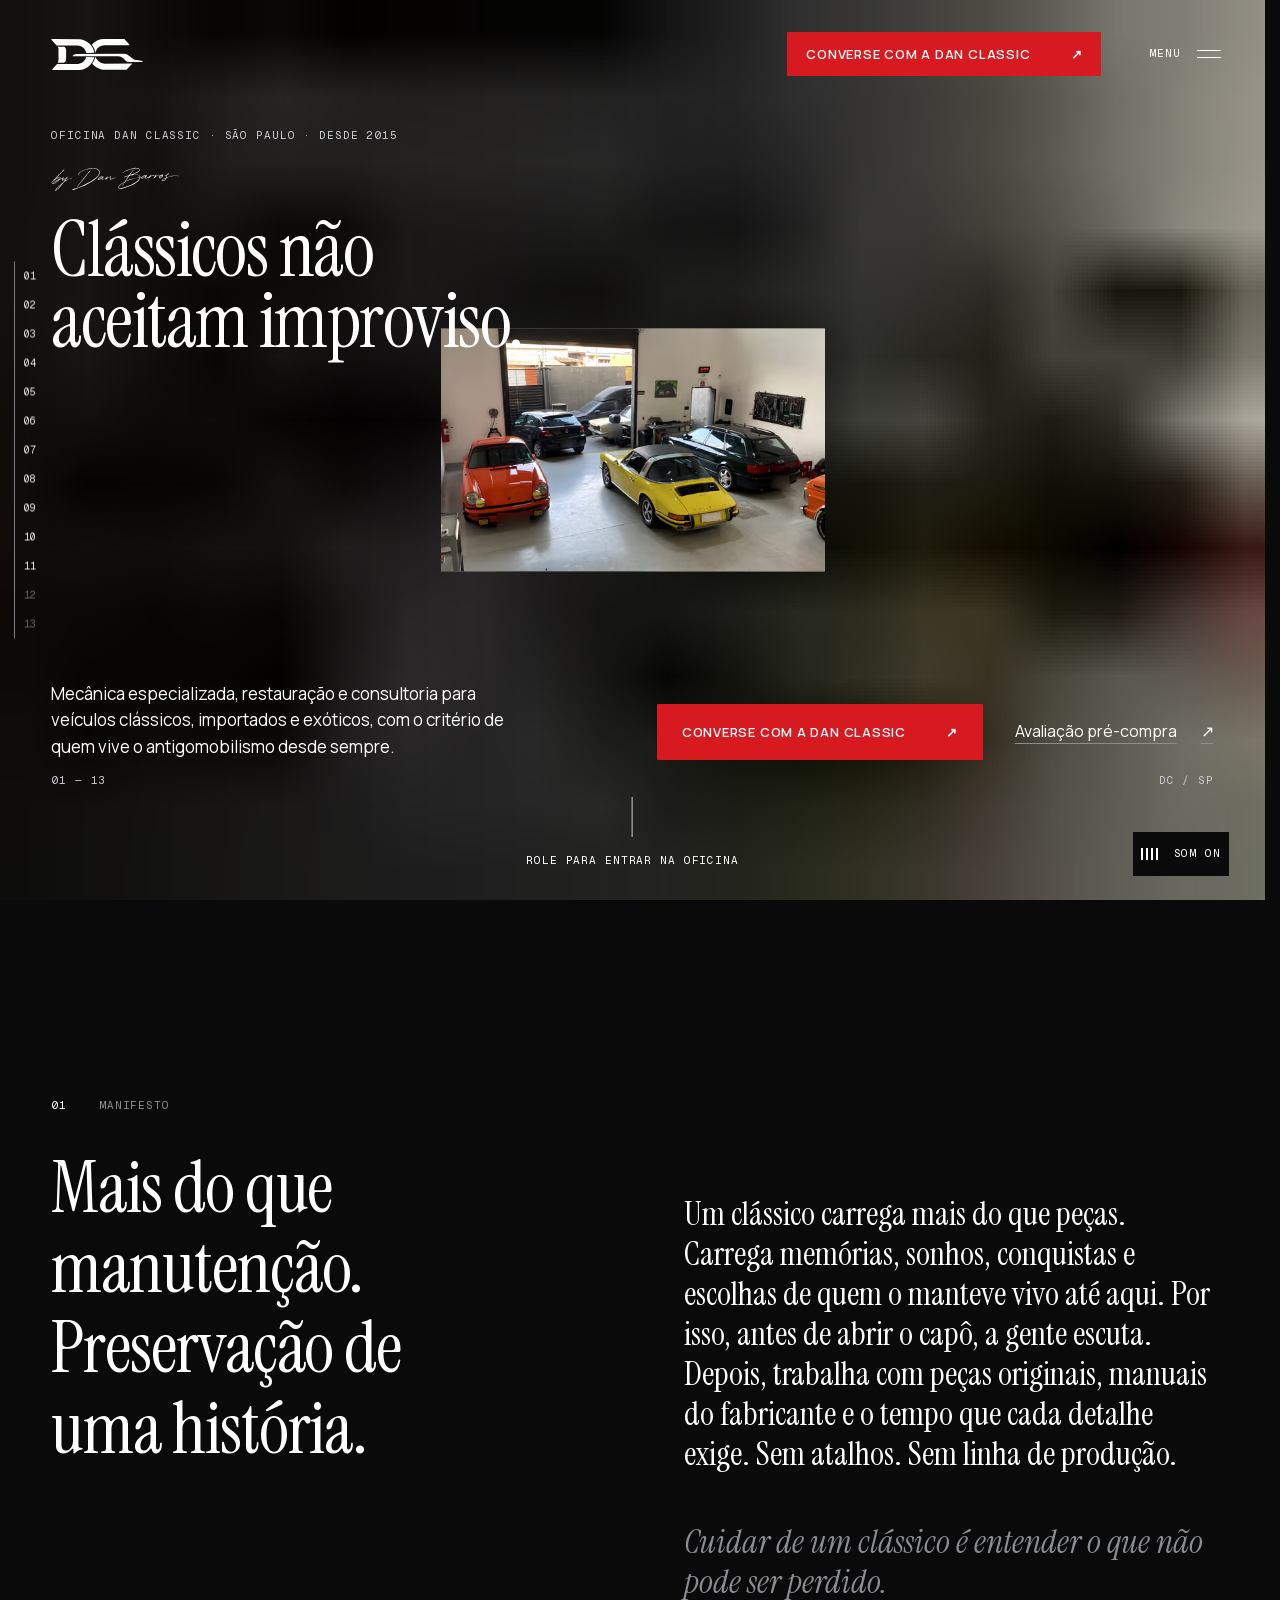
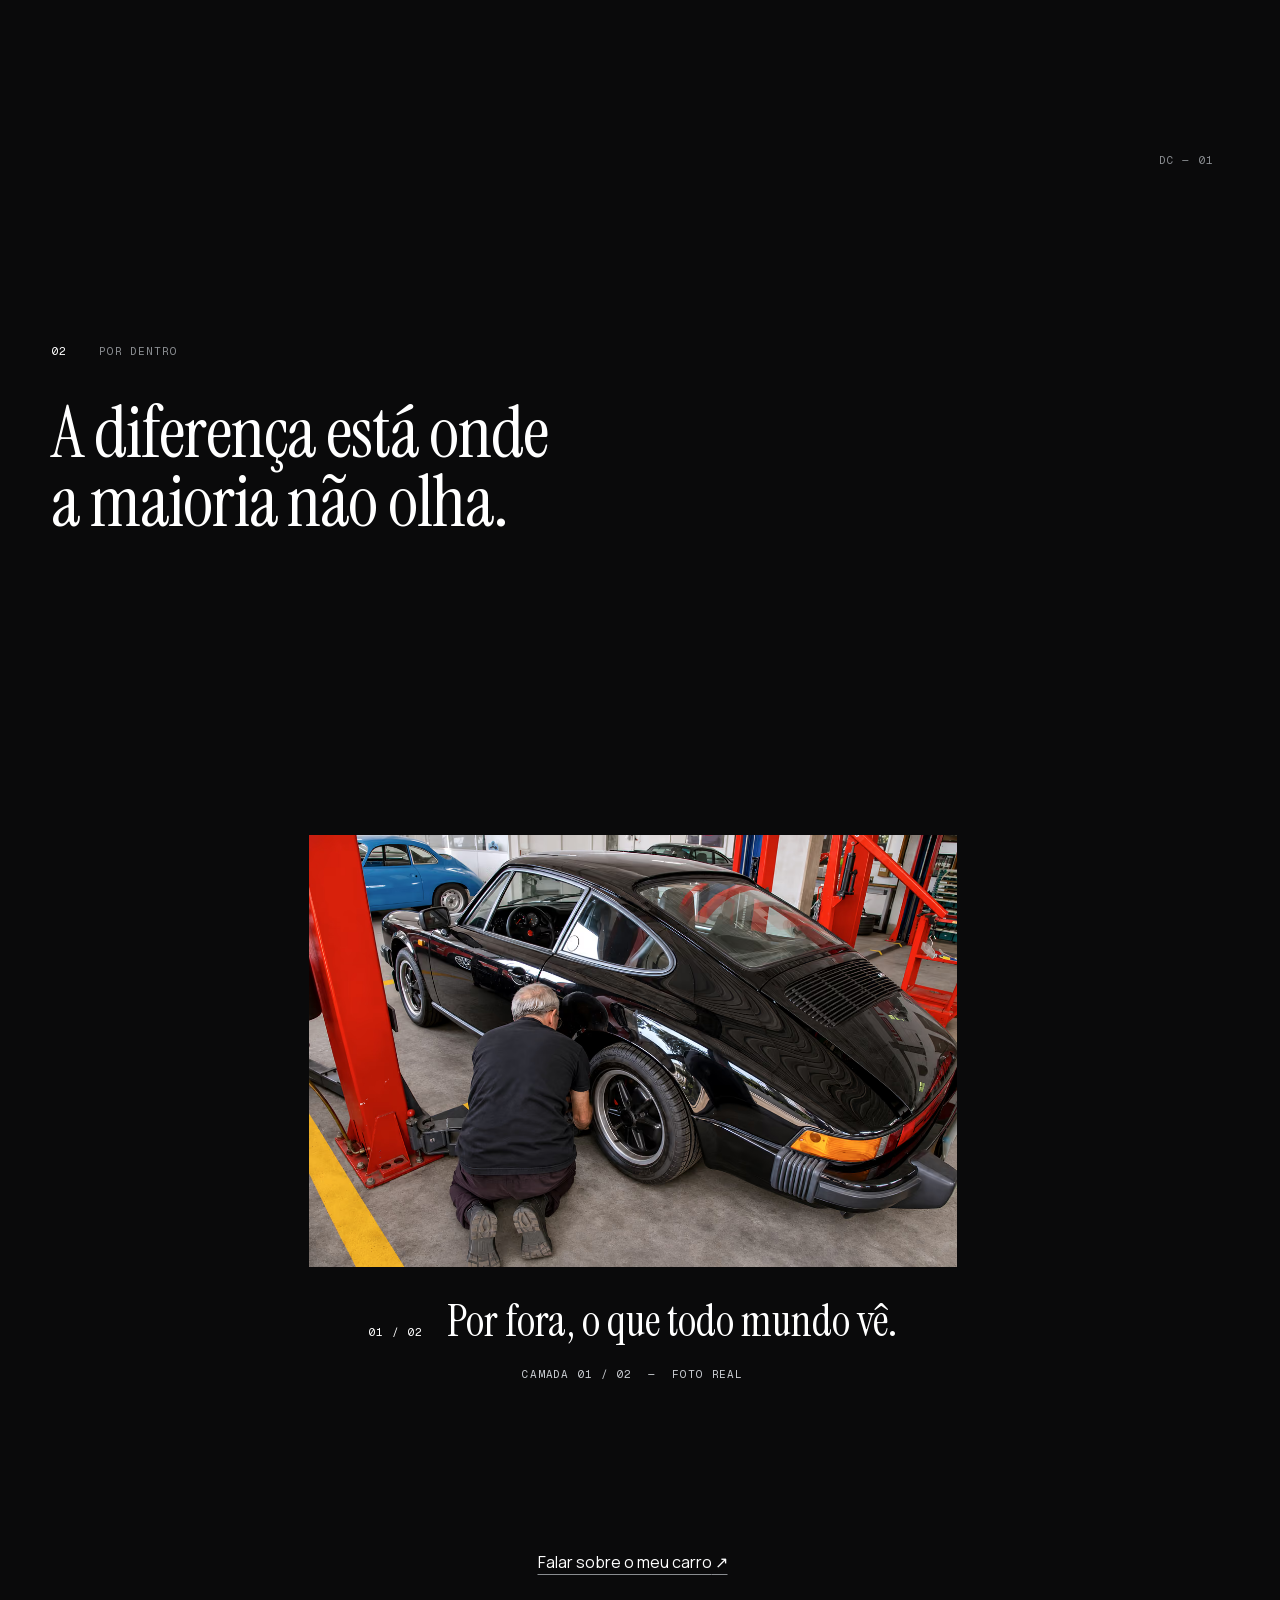
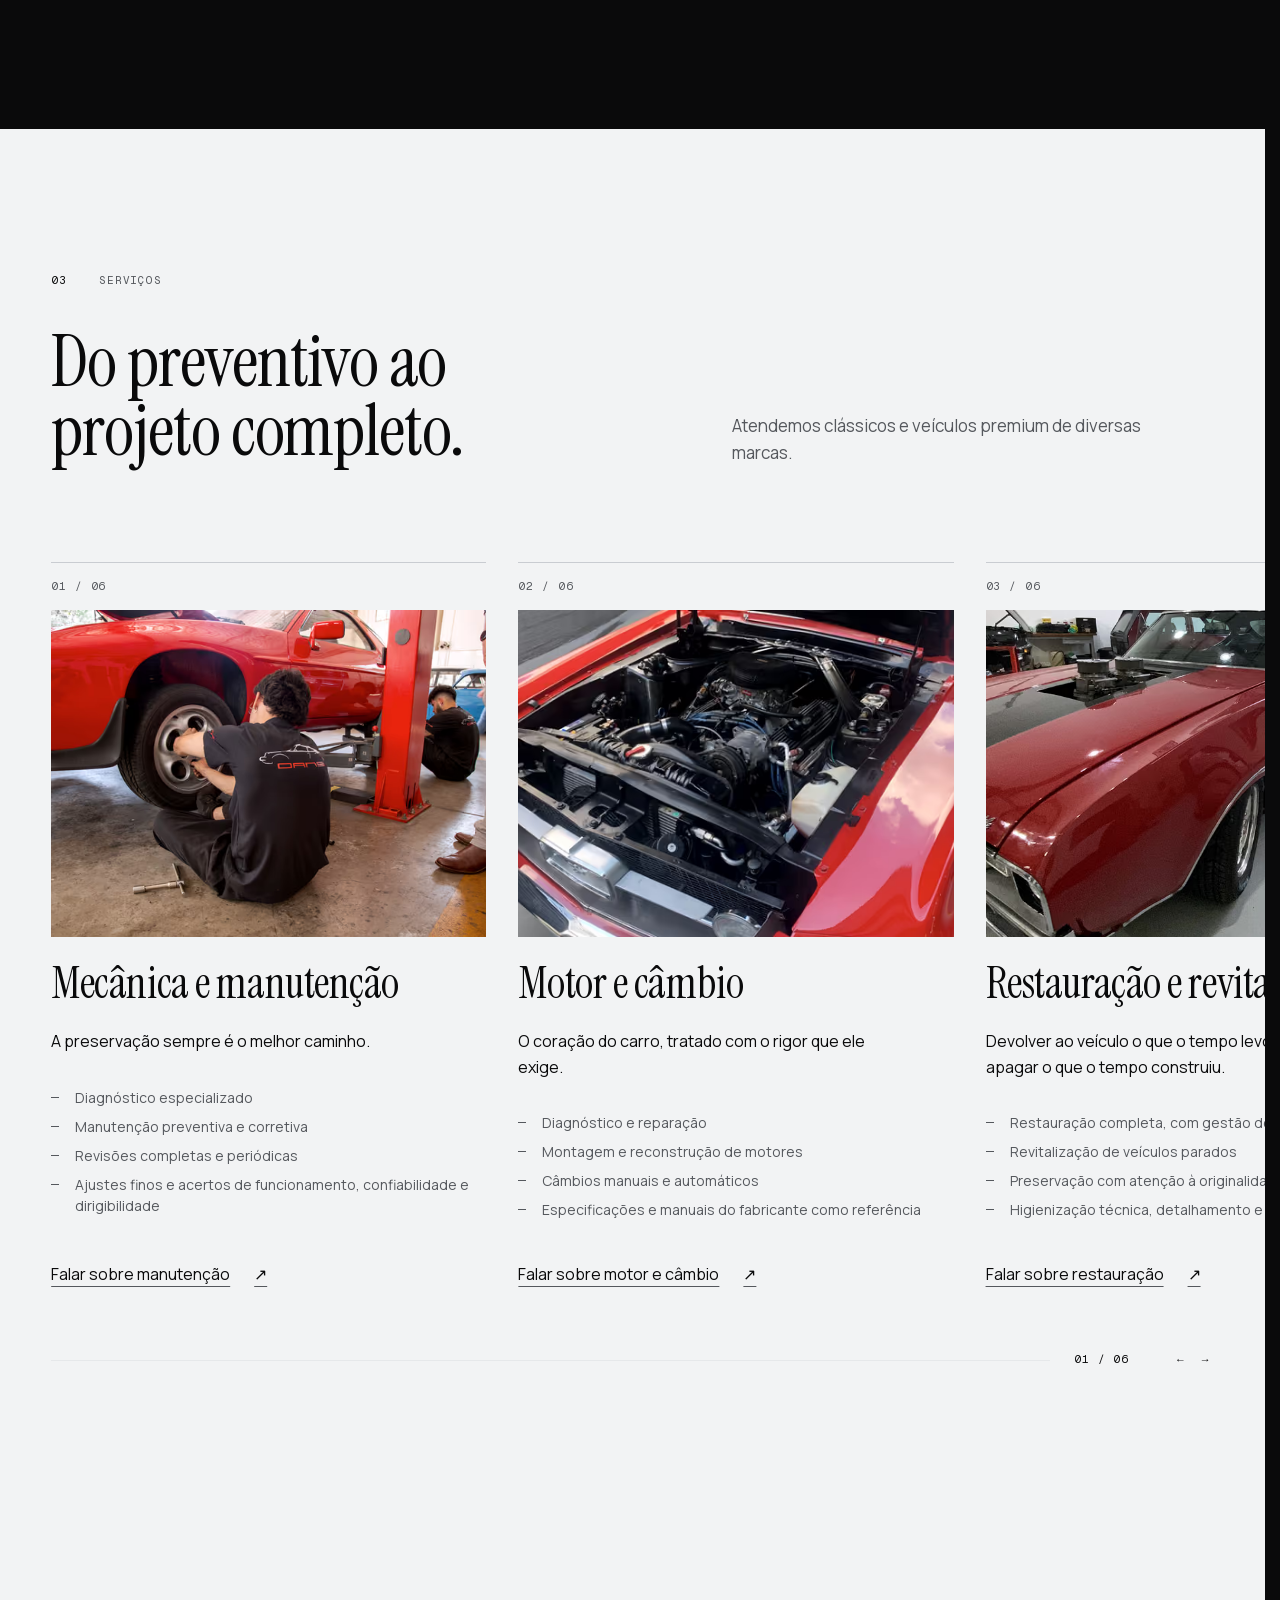
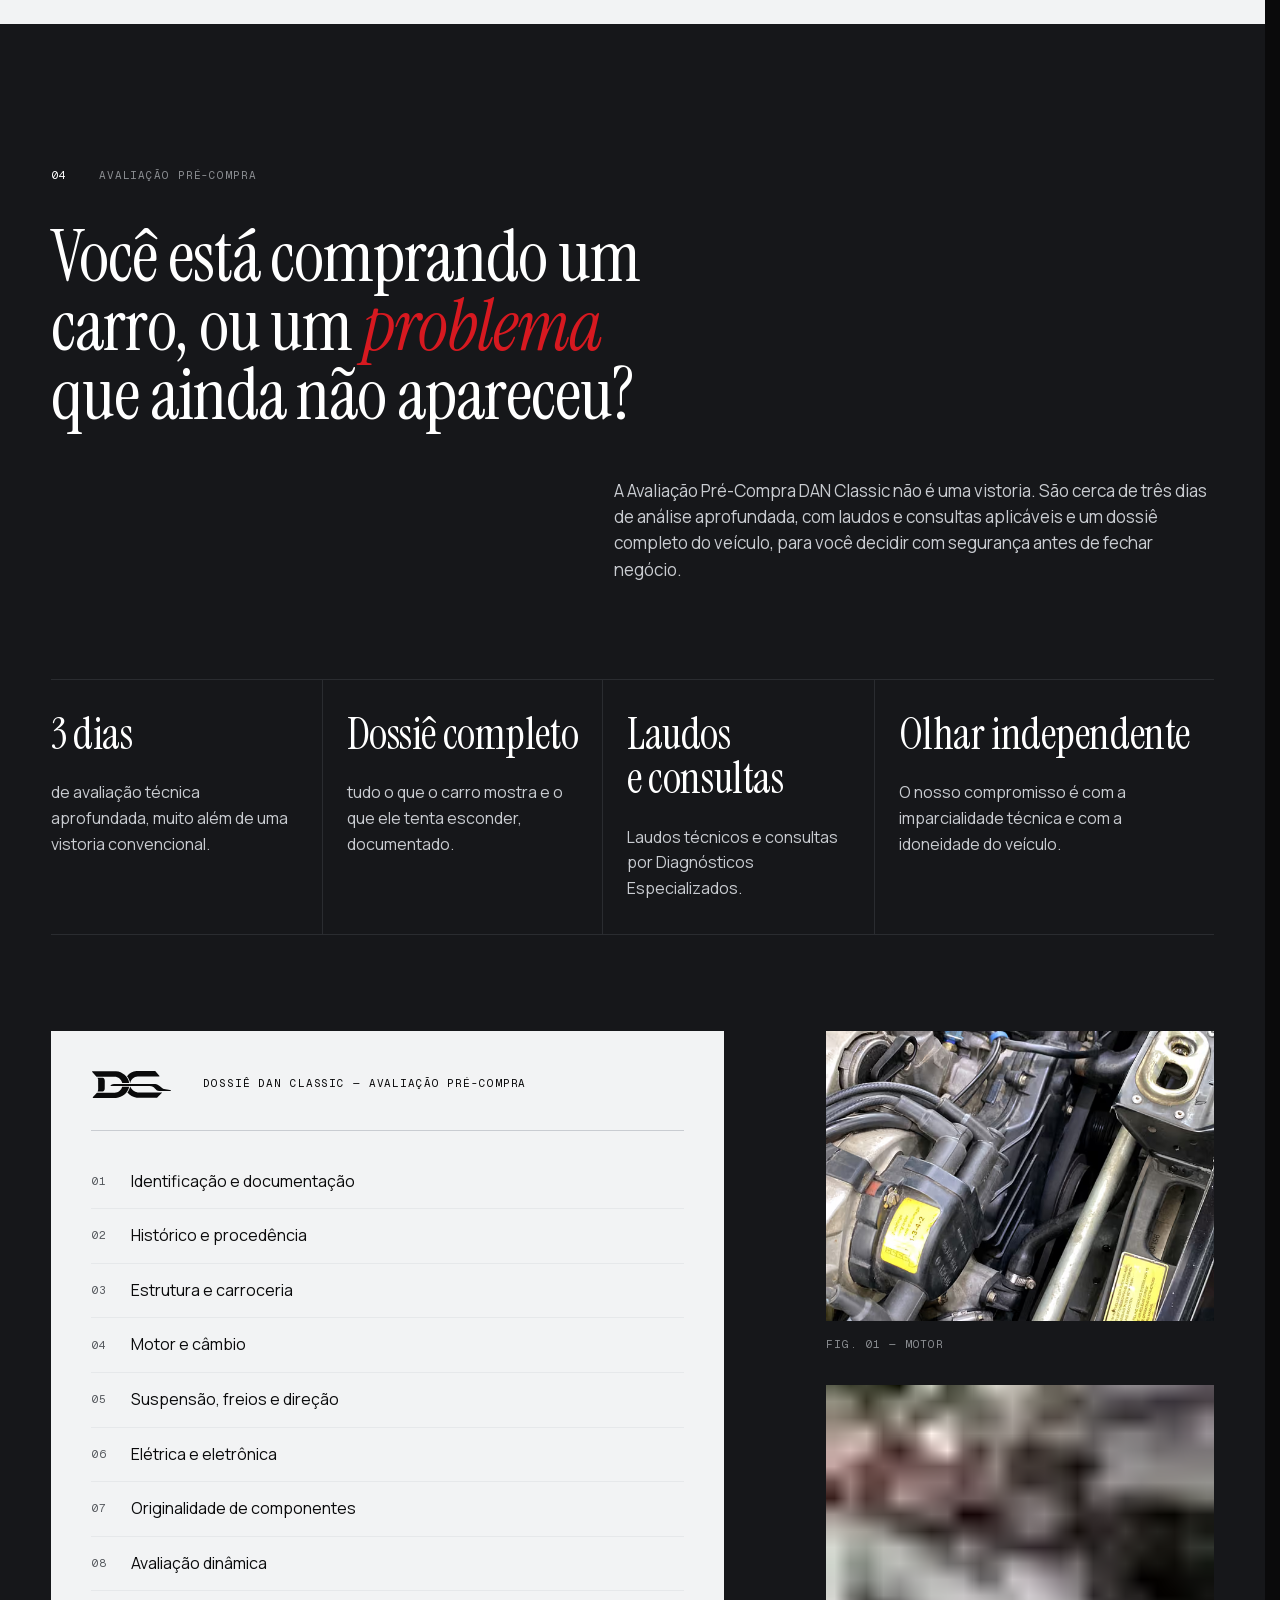
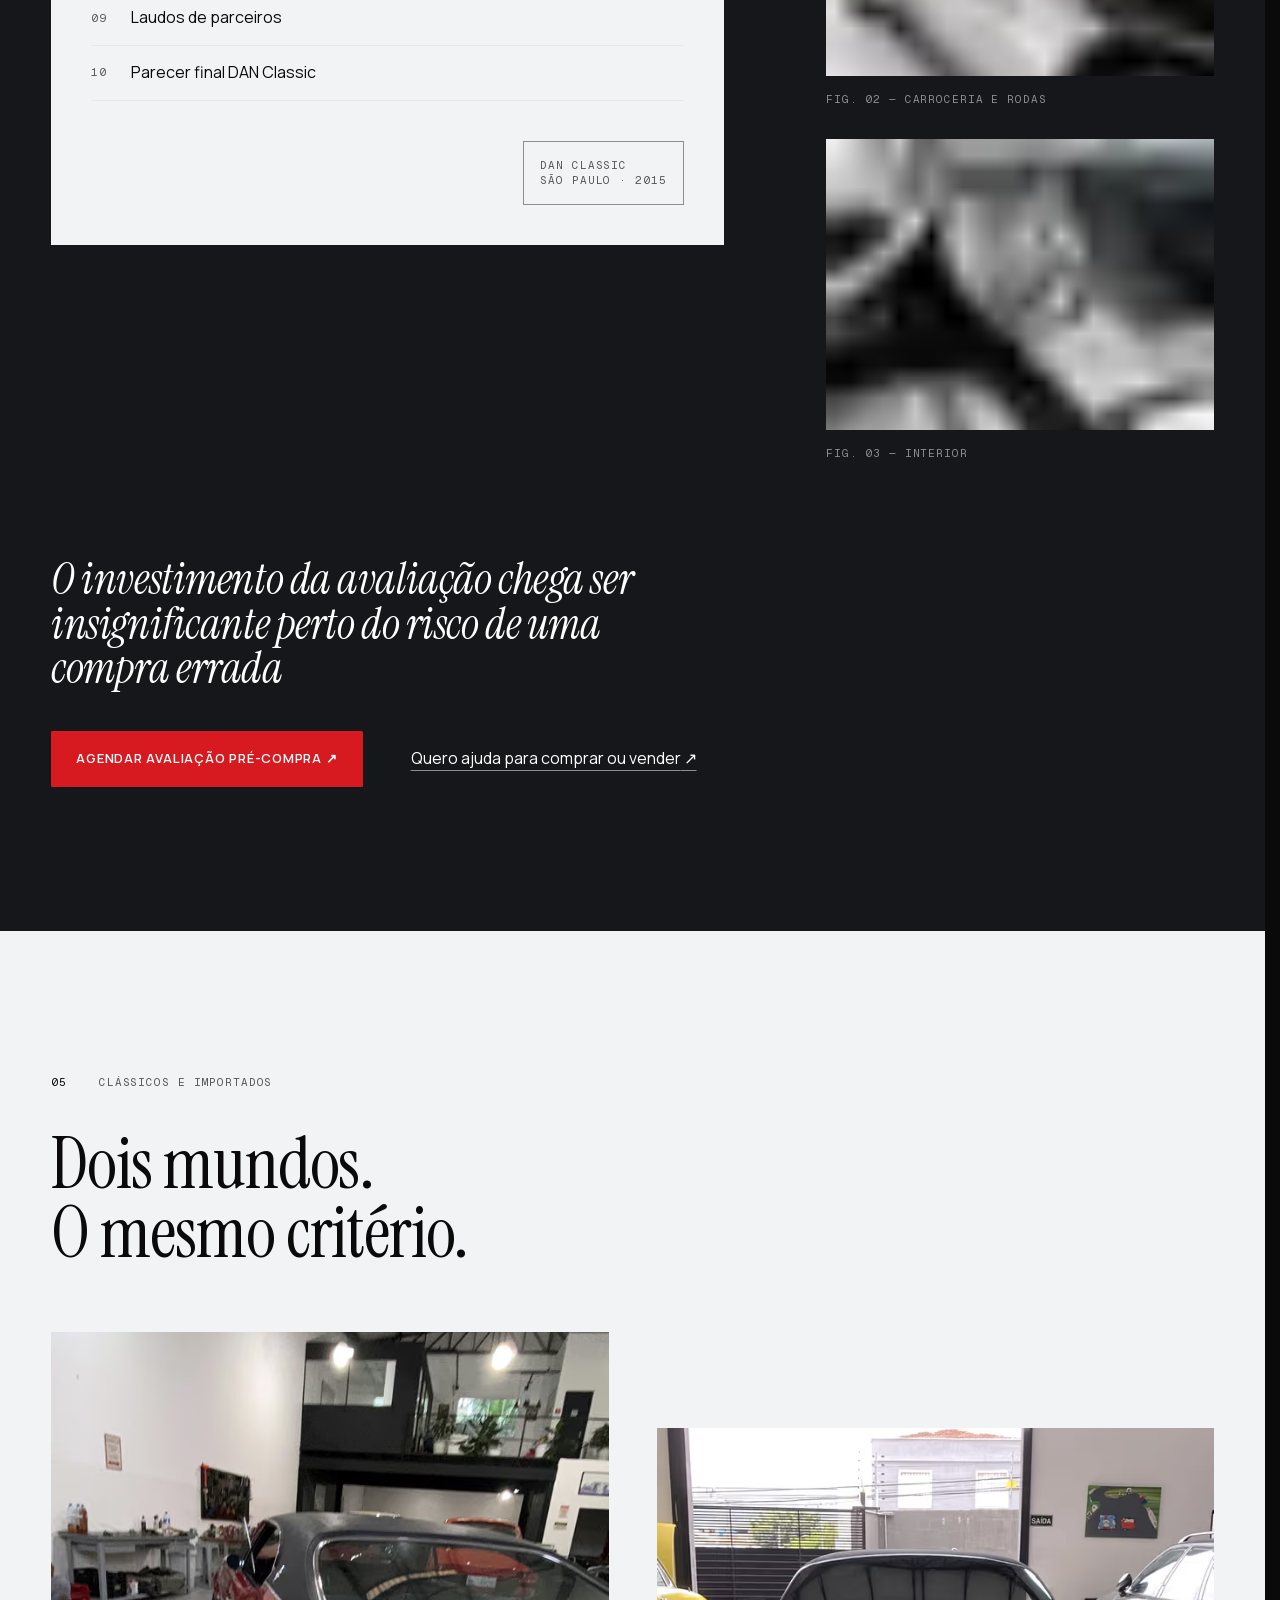
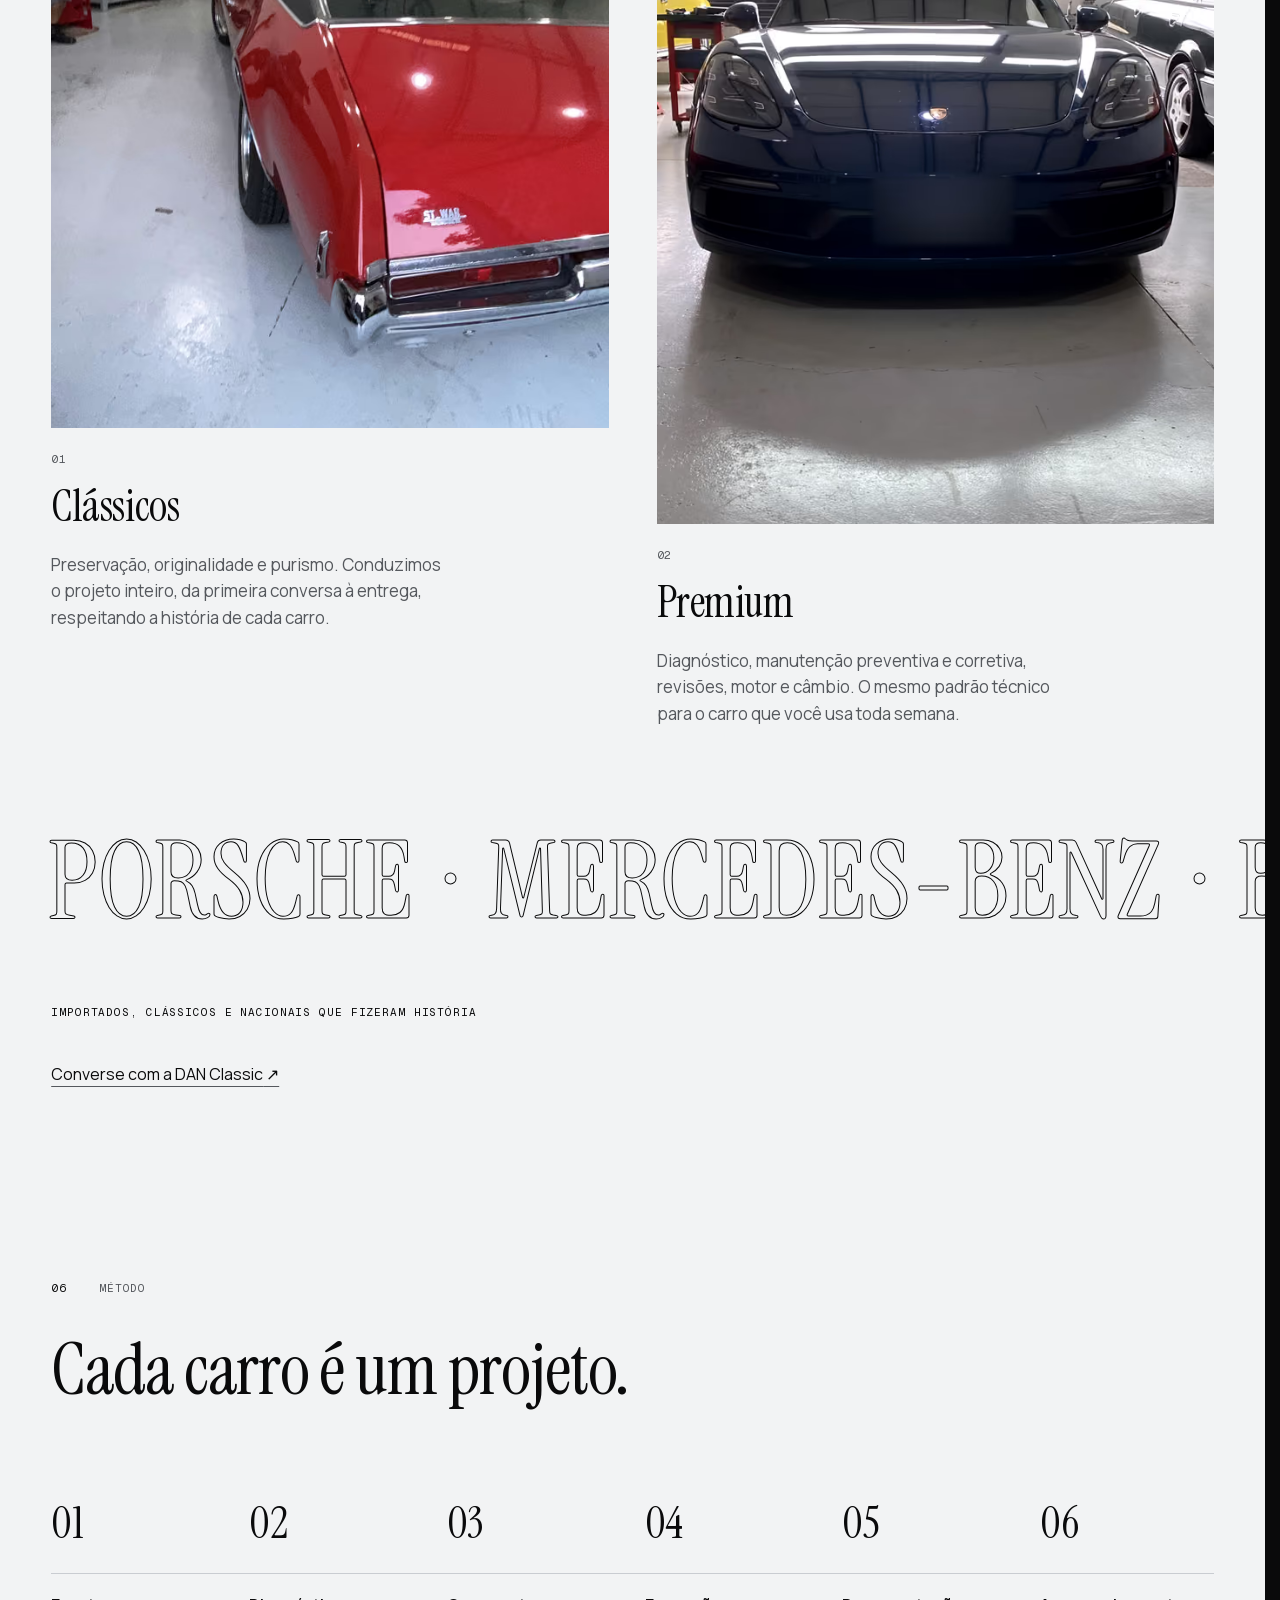
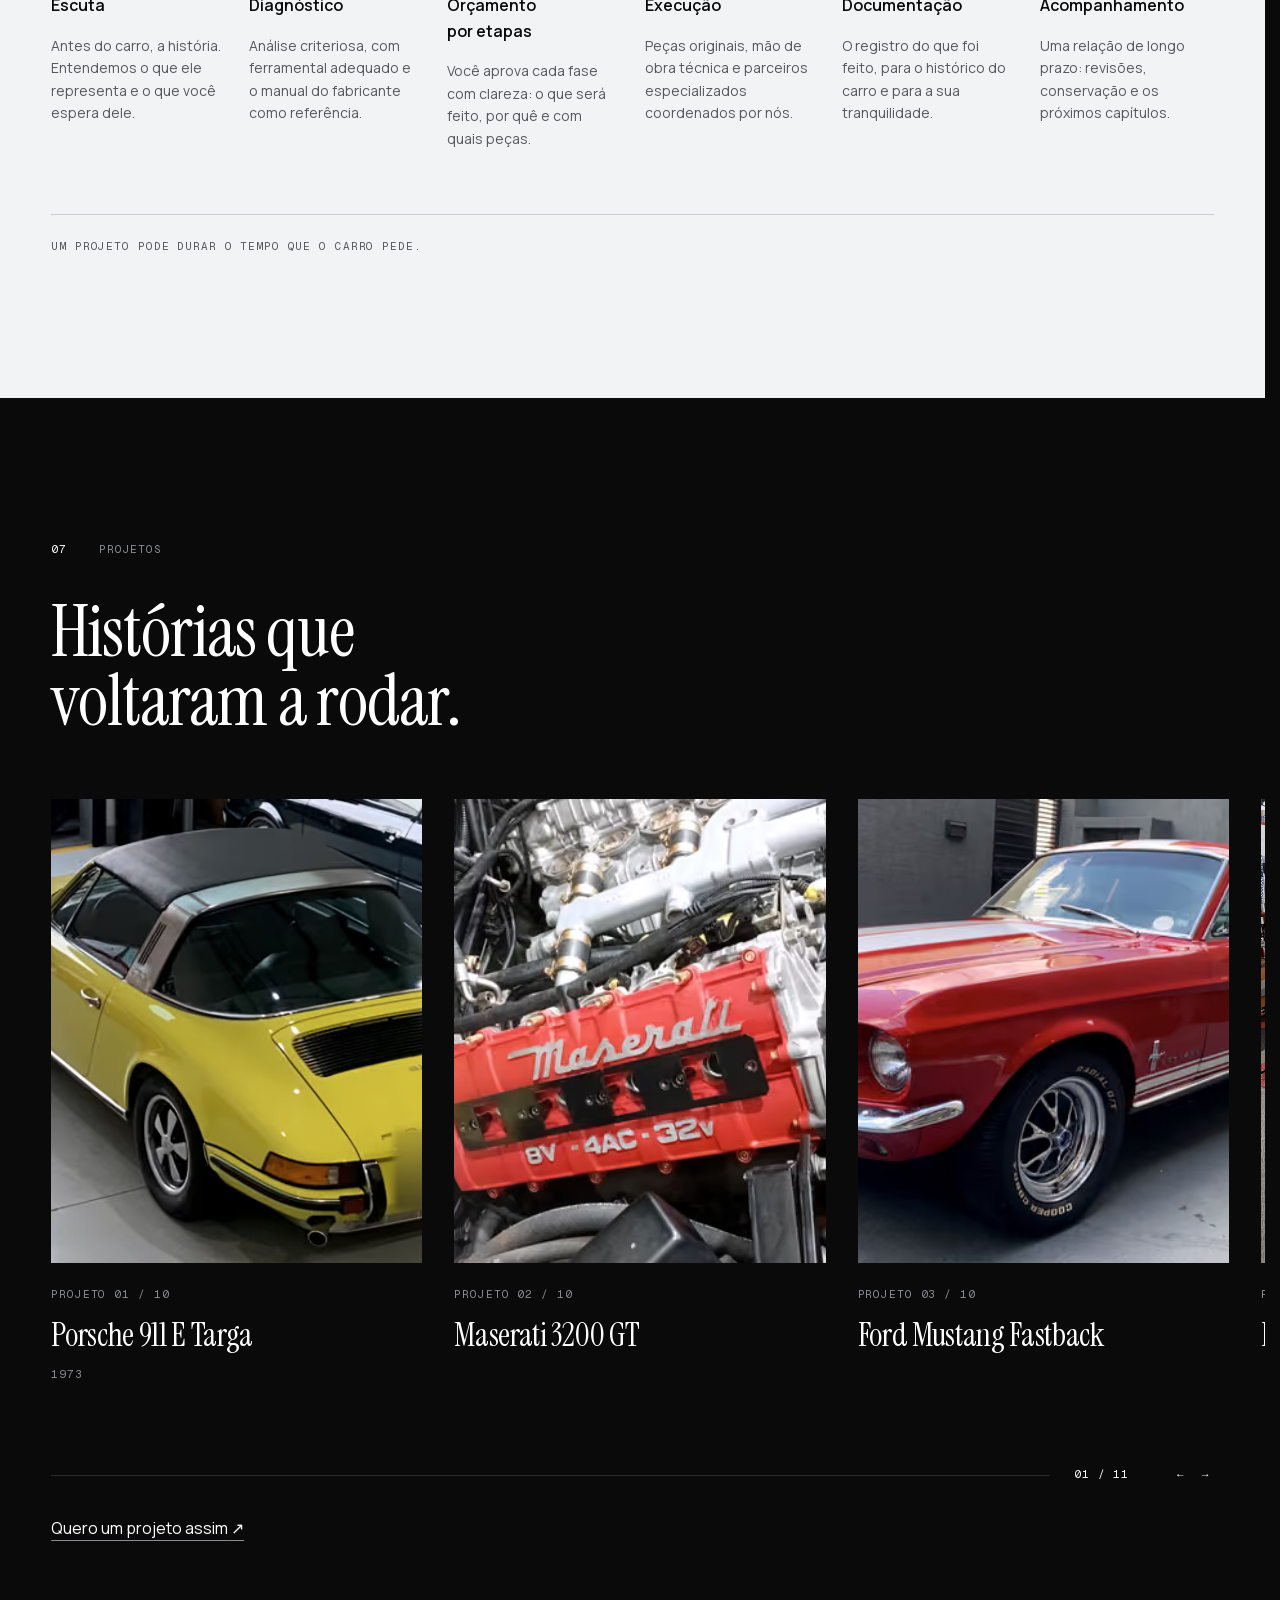
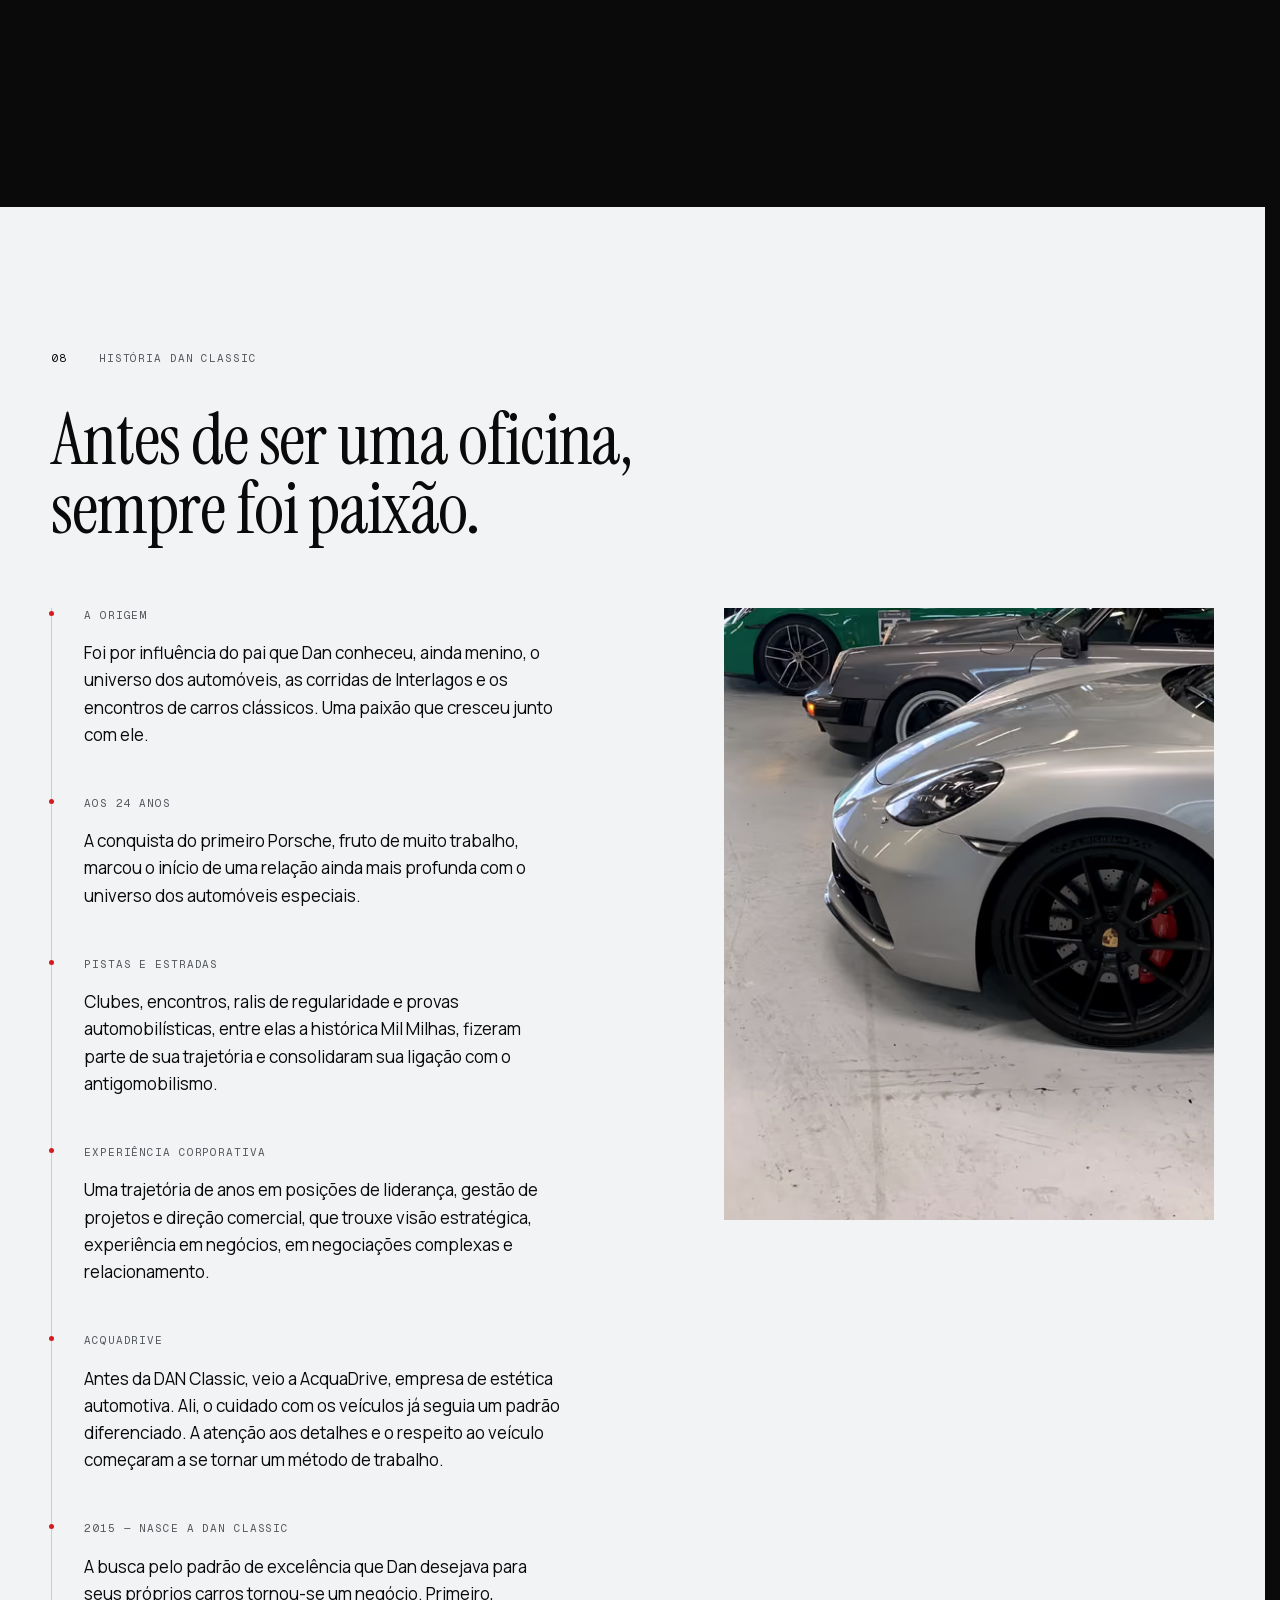
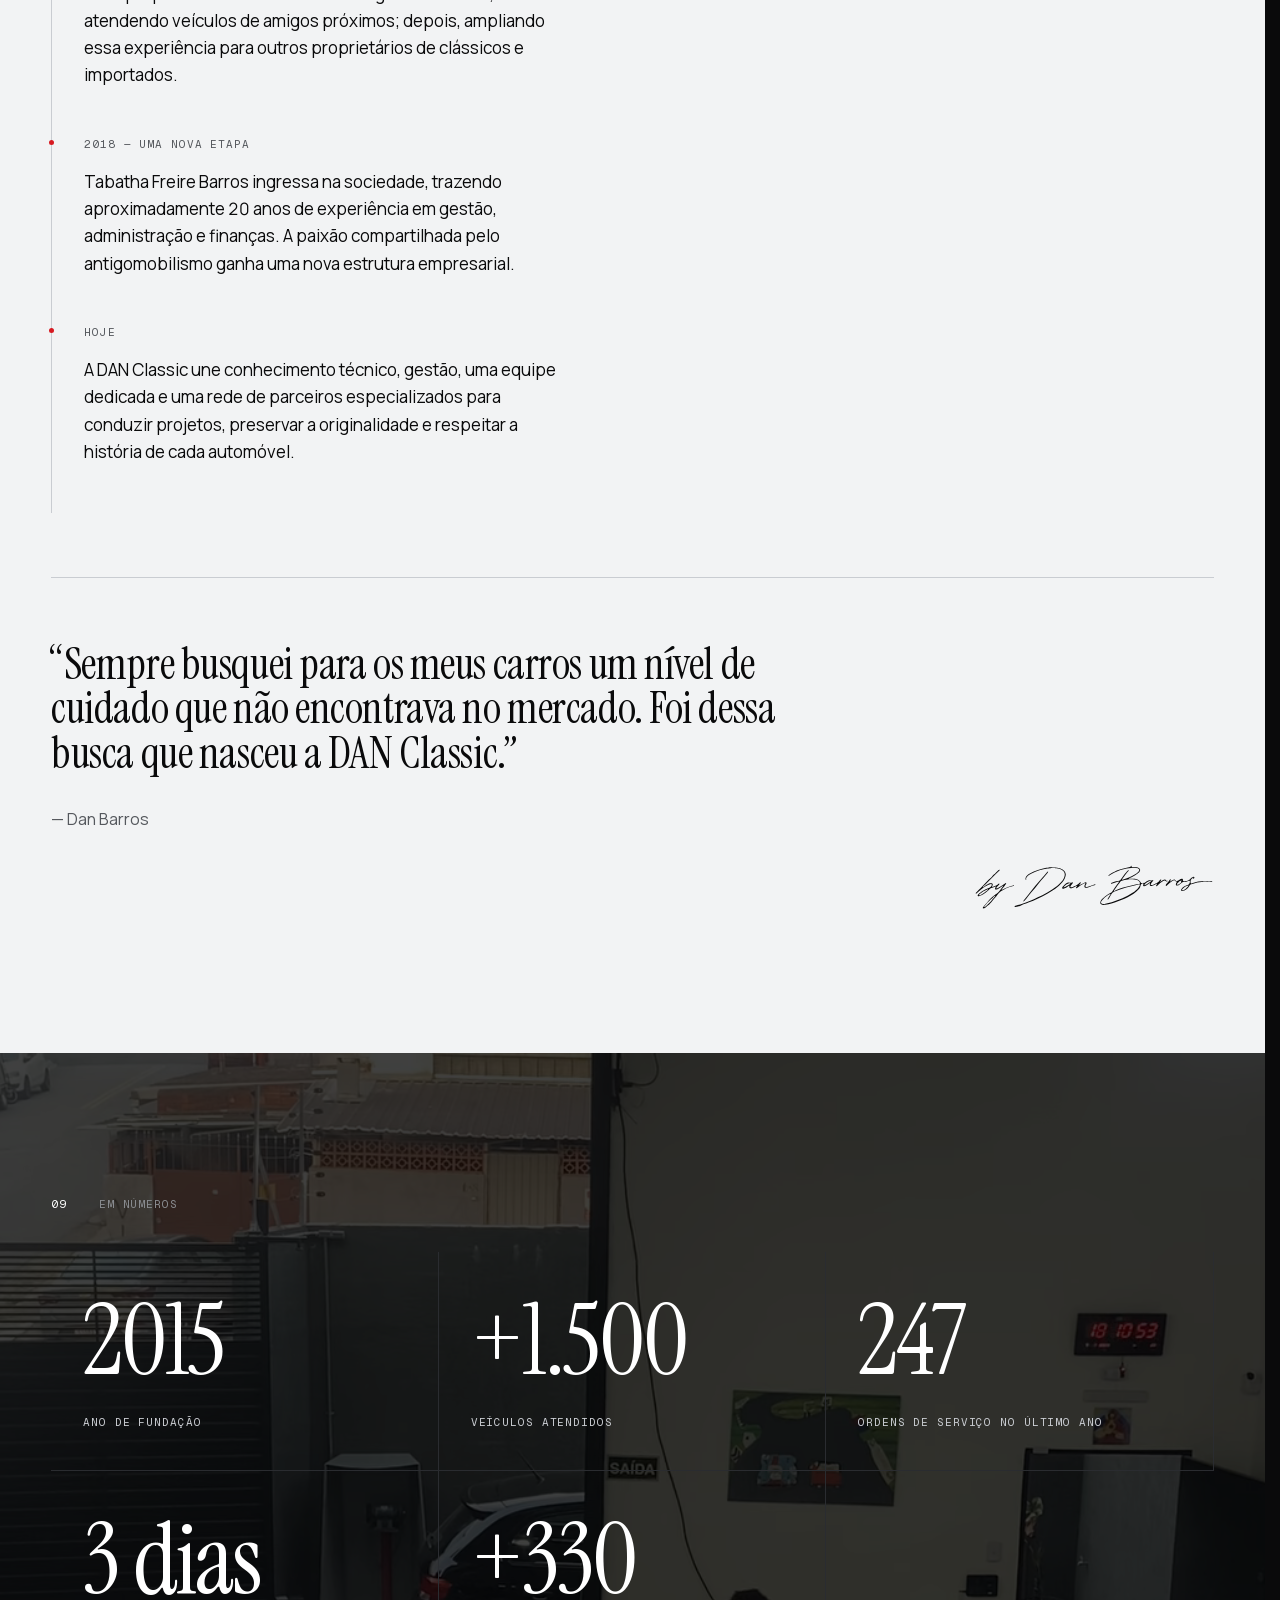
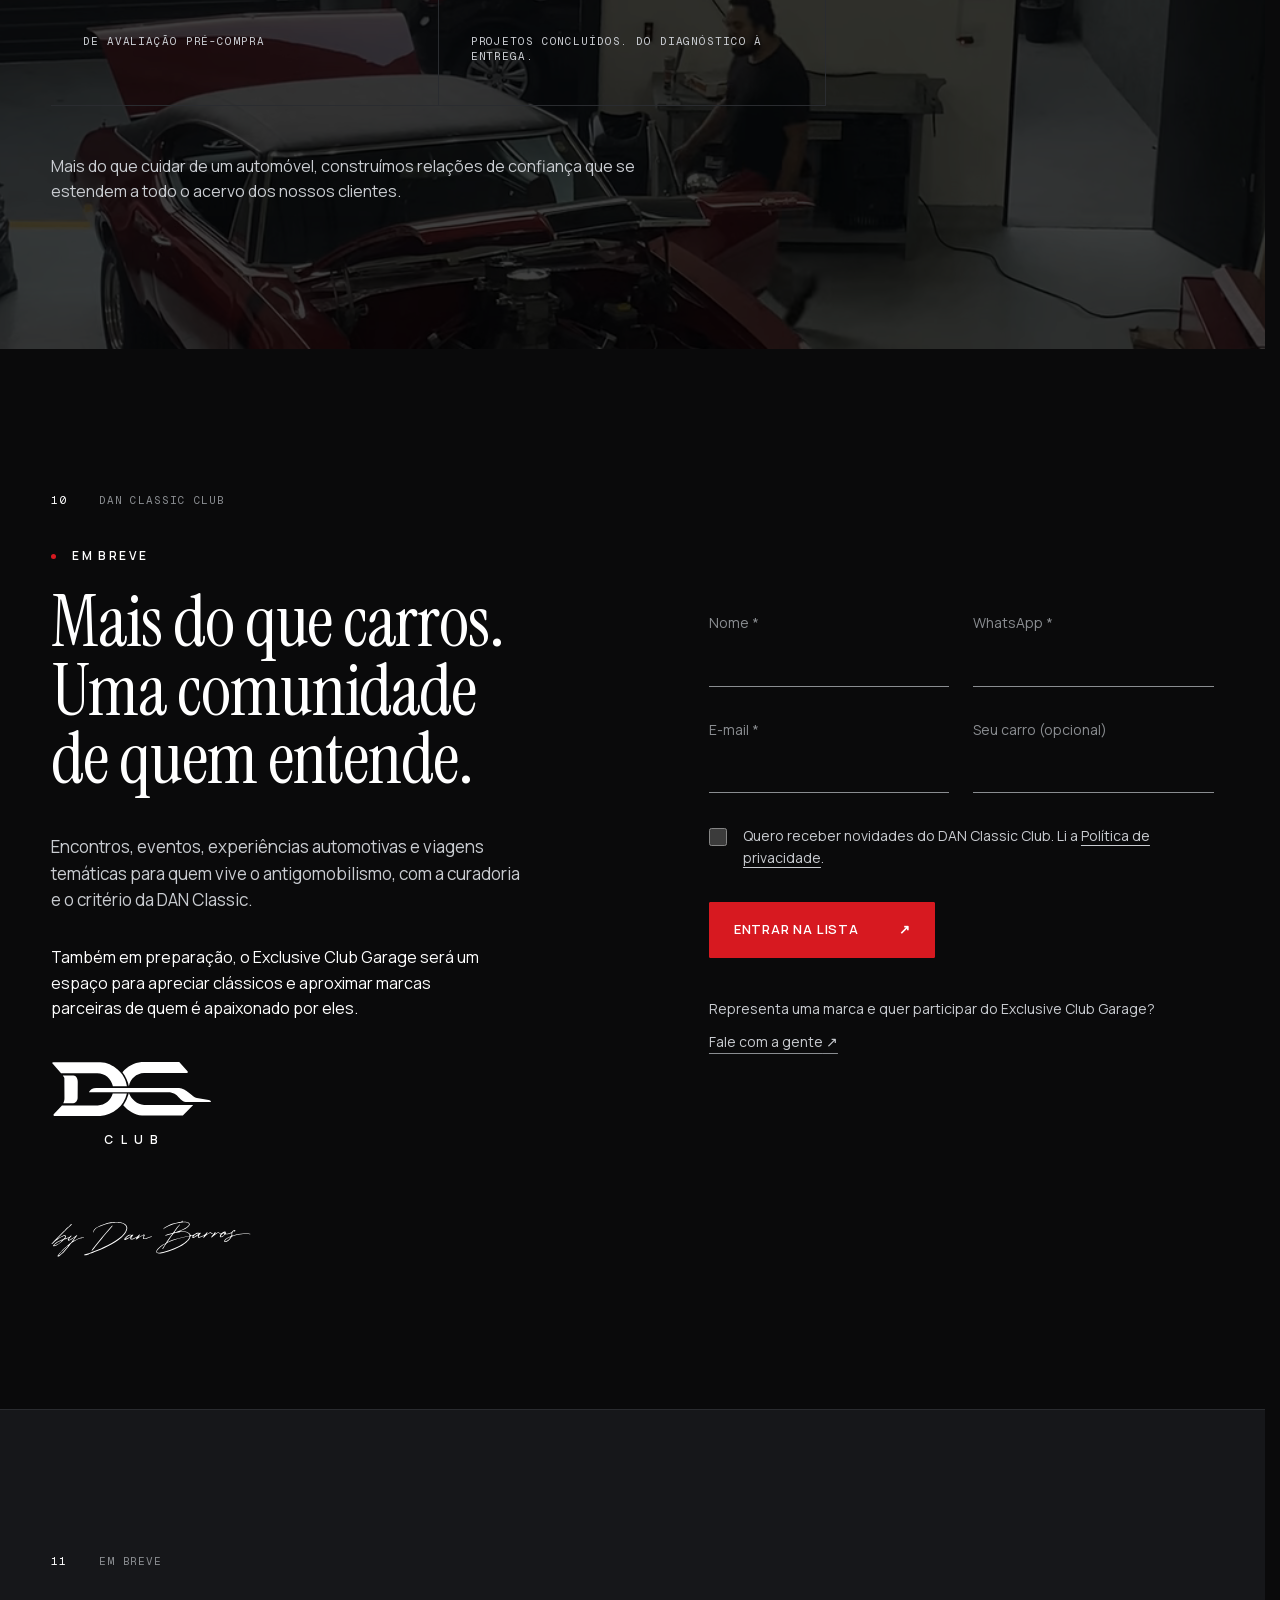
==== index.html @ 1985a531 "Altera domínio oficial para oficinadanclassic.com.br" ====
<!DOCTYPE html><html lang="pt-BR" class="_18QN8G_variable _6YOPiG_variable ZGwrmq_variable JyaZiG_variable"><head><meta charSet="utf-8"/><meta name="viewport" content="width=device-width, initial-scale=1"/><link rel="preload" href="/_next/static/media/07a39a8a4660cc7c-s.p.0r6juujl39pe6.woff2" as="font" crossorigin="" type="font/woff2"/><link rel="preload" href="/_next/static/media/82450a180bcad83c-s.p.0p-wng2nn8o-p.woff2" as="font" crossorigin="" type="font/woff2"/><link rel="preload" href="/_next/static/media/d902bc2bfdd0a4cb-s.p.1g73gv09-xcb6.woff2" as="font" crossorigin="" type="font/woff2"/><link rel="preload" href="/_next/static/media/e63b65bb308a9351-s.p.3j3877k49yy0l.woff2" as="font" crossorigin="" type="font/woff2"/><link rel="preload" href="/brand/dc-monograma.svg" as="image" crossorigin="anonymous" fetchPriority="high"/><link rel="stylesheet" href="/_next/static/chunks/1vj9il2e2t-gm.css" data-precedence="next"/><link rel="stylesheet" href="/_next/static/chunks/40v1y8pirhy1w.css" data-precedence="next"/><link rel="preload" as="script" fetchPriority="low" href="/_next/static/chunks/19wg2q9r2_sev.js"/><script src="/_next/static/chunks/1c0mhc5ebbn3y.js" async=""></script><script src="/_next/static/chunks/3wbm-994r45kr.js" async=""></script><script src="/_next/static/chunks/turbopack-3-ry682tkyiqk.js" async=""></script><script src="/_next/static/chunks/2xue6hx9j6u86.js" async=""></script><script src="/_next/static/chunks/3muitriy4zyzn.js" async=""></script><script src="/_next/static/chunks/0_4_8i53_1o8p.js" async=""></script><script src="/_next/static/chunks/2yhif_l51x1rs.js" async=""></script><script src="/_next/static/chunks/2nzwt8778czld.js" async=""></script><meta name="next-size-adjust" content=""/><link rel="preload" as="image" href="/brand/dc-monograma.svg" crossorigin="anonymous" fetchPriority="high"/><title>Oficina DAN Classic | Mecânica e restauração de clássicos em SP</title><meta name="description" content="Mecânica especializada, restauração, avaliação pré-compra e assessoria para placa preta de veículos clássicos e importados. São Paulo, desde 2015."/><meta name="robots" content="index, follow"/><link rel="canonical" href="https://oficinadanclassic.com.br/"/><meta property="og:title" content="Oficina DAN Classic: clássicos não aceitam improviso"/><meta property="og:description" content="Mecânica especializada, restauração e consultoria para clássicos e importados. São Paulo, desde 2015."/><meta property="og:url" content="https://oficinadanclassic.com.br/"/><meta property="og:site_name" content="Oficina DAN Classic"/><meta property="og:locale" content="pt_BR"/><meta property="og:image" content="https://oficinadanclassic.com.br/og/og-dan-classic-20261029-oficina.jpg"/><meta property="og:image:type" content="image/jpeg"/><meta property="og:image:width" content="1200"/><meta property="og:image:height" content="630"/><meta property="og:image:alt" content="Oficina DAN Classic: clássicos não aceitam improviso"/><meta property="og:type" content="website"/><meta name="twitter:card" content="summary_large_image"/><meta name="twitter:title" content="Oficina DAN Classic: clássicos não aceitam improviso"/><meta name="twitter:description" content="Mecânica especializada, restauração e consultoria para clássicos e importados. São Paulo, desde 2015."/><meta name="twitter:image" content="https://oficinadanclassic.com.br/og/og-dan-classic-20261029-oficina.jpg"/><meta name="twitter:image:alt" content="Oficina DAN Classic: clássicos não aceitam improviso"/><link rel="icon" href="/brand/favicon.svg" type="image/svg+xml"/><link rel="icon" href="/brand/favicon-32.png" sizes="32x32" type="image/png"/><link rel="apple-touch-icon" href="/brand/apple-touch-icon.png"/><script src="/_next/static/chunks/0cz1d0mv5g_q7.js" noModule=""></script></head><body data-theme="dark"><div hidden=""><!--$--><!--/$--></div><div class="koCuRq_site"><noscript><style>.preloader { display: none !important; } body:has(.preloader[open]) { overflow: auto !important; }</style></noscript><dialog open="" class="preloader" aria-label="Oficina DAN Classic" aria-describedby="loader-description"><div class="preloader-center"><div class="loader-artifact" aria-hidden="true"><svg viewBox="0 0 360 180" class="loader-track"><path d="M90 24H270C310 24 336 52 336 90S310 156 270 156H90C50 156 24 128 24 90S50 24 90 24Z" class="loader-track-base"></path><path d="M90 24H270C310 24 336 52 336 90S310 156 270 156H90C50 156 24 128 24 90S50 24 90 24Z" pathLength="100" stroke-dasharray="100" stroke-dashoffset="100" class="loader-track-progress"></path><path d="M90 24H270C310 24 336 52 336 90S310 156 270 156H90C50 156 24 128 24 90S50 24 90 24Z" pathLength="100" stroke-dasharray="7 93" class="loader-track-runner"></path></svg><div class="loader-mark"><span role="img" aria-label="DAN CLASSIC" class="brand brand-monogram loader-base" style="--brand-image:url(/brand/dc-monograma.svg)"></span><div class="loader-fill" style="clip-path:inset(0 100% 0 0)"><span role="img" aria-label="DAN CLASSIC" class="brand brand-monogram " style="--brand-image:url(/brand/dc-monograma.svg)"></span></div></div></div><span class="mono loader-count" role="progressbar" aria-valuemin="0" aria-valuemax="100" aria-valuenow="0" aria-label="OFICINA DAN CLASSIC — SÃO PAULO — DESDE 2015">000%</span><p id="loader-description" class="mono loader-line">OFICINA DAN CLASSIC — SÃO PAULO — DESDE 2015</p></div></dialog><script type="application/ld+json">[{"@context":"https://schema.org","@type":"AutoRepair","name":"Oficina DAN Classic","alternateName":"DAN Classic","legalName":"DARAMATA Serviços Automotivos Especializados Ltda.","url":"https://oficinadanclassic.com.br/","logo":"https://oficinadanclassic.com.br/brand/icon-512.png","image":"https://oficinadanclassic.com.br/og/og-dan-classic.jpg","telephone":"+55-11-3742-4012","email":"adm@danclassicoseimportados.com.br","foundingDate":"2015","founder":{"@type":"Person","name":"Dan Barros"},"address":{"@type":"PostalAddress","streetAddress":"R. Eng. José Valter Seng, 161 – Ferreira","addressLocality":"São Paulo","addressRegion":"SP","postalCode":"05522-020","addressCountry":"BR"},"geo":{"@type":"GeoCoordinates","latitude":-23.5929185,"longitude":-46.737147},"openingHoursSpecification":[{"@type":"OpeningHoursSpecification","dayOfWeek":["Monday","Tuesday","Wednesday","Thursday","Friday"],"opens":"08:00","closes":"13:00"},{"@type":"OpeningHoursSpecification","dayOfWeek":["Monday","Tuesday","Wednesday","Thursday","Friday"],"opens":"14:00","closes":"17:30"}],"areaServed":"São Paulo","sameAs":["https://www.instagram.com/oficinadanclassic/"]},{"@context":"https://schema.org","@type":"FAQPage","mainEntity":[{"@type":"Question","name":"Vocês atendem veículos premium?","acceptedAnswer":{"@type":"Answer","text":"Sim. Além dos clássicos, atendemos veículos premium, com diagnóstico, manutenção preventiva e corretiva, revisões, motor e câmbio, sempre no mesmo padrão técnico."}},{"@type":"Question","name":"Quais marcas vocês atendem?","acceptedAnswer":{"@type":"Answer","text":"Atendemos marcas premium e veículos exclusivos, entre elas Porsche, Mercedes-Benz, BMW, Audi, Maserati, Ford, Volvo, Dodge, Oldsmobile, VW, Puma, Envemo, Fiat, Alfa Romeo, Chevrolet, Aston Martin, Cadillac e Ferrari. Se o seu carro é especial para você, vale a conversa."}},{"@type":"Question","name":"Quais são os serviços de lavagem e detalhamento automotivo oferecidos pela DAN Classic?","acceptedAnswer":{"@type":"Answer","text":"Oferecemos lavagem técnica, higienização, descontaminação e detalhamento automotivo, com produtos de alta qualidade e técnicas específicas para cada veículo e acabamento. Cada procedimento recebe atenção aos detalhes e à preservação da pintura, dos materiais e dos componentes, respeitando a originalidade do automóvel. Nosso propósito é preservar a estética, a integridade e o valor de cada veículo."}},{"@type":"Question","name":"Como funciona o orçamento?","acceptedAnswer":{"@type":"Answer","text":"O processo começa com uma conversa sobre o carro e o serviço desejado, seguida do diagnóstico. O orçamento apresenta etapas, peças e serviços para sua aprovação. As condições da avaliação inicial são informadas pela equipe antes do atendimento."}},{"@type":"Question","name":"Quanto tempo leva um serviço?","acceptedAnswer":{"@type":"Answer","text":"O prazo varia conforme o serviço, o estado do veículo e a disponibilidade de peças. Depois da avaliação, a equipe orienta sobre as etapas e a previsão de execução."}},{"@type":"Question","name":"O que é a Avaliação Pré-Compra?","acceptedAnswer":{"@type":"Answer","text":"É uma avaliação técnica do estado e do histórico do veículo antes da compra. A análise reúne os pontos encontrados e as informações disponíveis para ajudar você a decidir com mais clareza."}},{"@type":"Question","name":"Vocês emitem o certificado de Placa Preta?","acceptedAnswer":{"@type":"Answer","text":"A DAN Classic oferece assessoria técnica especializada em todo o processo de obtenção da Placa Preta, orientando e preparando o veículo para atender aos critérios de originalidade e conservação exigidos pelas entidades certificadoras. A certificação é realizada pelos órgãos competentes."}},{"@type":"Question","name":"Vocês ajudam a comprar ou vender um clássico?","acceptedAnswer":{"@type":"Answer","text":"Sim. Da escolha e da avaliação até a negociação e o acompanhamento, começando por entender por que você quer aquele carro."}},{"@type":"Question","name":"Vocês usam peças originais?","acceptedAnswer":{"@type":"Answer","text":"Priorizamos peças originais e seguimos as especificações e os manuais dos fabricantes. A escolha das peças é avaliada conforme o projeto e apresentada no orçamento."}},{"@type":"Question","name":"Onde fica a oficina e qual o horário?","acceptedAnswer":{"@type":"Answer","text":"A oficina fica na R. Eng. José Valter Seng, 161 – Ferreira, São Paulo – SP. Para combinar a visita e confirmar o horário de atendimento, fale com a equipe pelo WhatsApp."}}]}]</script><a class="skipLink" href="#conteudo">Pular para o conteúdo</a><div class="progress-bar" aria-hidden="true"></div><header class="site-header  " aria-hidden="false"><a aria-label="Oficina DAN Classic" class="header-logo" href="#inicio"><span role="img" aria-label="DAN CLASSIC" class="brand brand-monogram " style="--brand-image:url(/brand/dc-monograma.svg)"></span></a><div class="header-actions"><a class="button button-small" href="#formulario-contato" data-contact-code="MSG-GERAL" data-contact-section="header" data-cursor="link">Converse com a DAN Classic<span aria-hidden="true">↗</span></a><button class="menu-button mono" aria-haspopup="dialog" aria-expanded="false" aria-controls="site-menu" data-cursor="link">Menu<span aria-hidden="true" class="menu-icon"><i></i><i></i></span></button></div></header><dialog id="site-menu" class="menu-overlay" aria-label="Menu"><div class="menu-top"><span role="img" aria-label="DAN CLASSIC" class="brand brand-monogram " style="--brand-image:url(/brand/dc-monograma.svg)"></span><button class="text-button mono">Fechar<!-- --> <span aria-hidden="true">×</span></button></div><div class="menu-layout"><nav class="menu-links" aria-label="Menu"><a data-cursor="link" href="#manifesto"><span class="mono">01</span><span>Manifesto</span><span aria-hidden="true">↗</span></a><a data-cursor="link" href="#por-dentro"><span class="mono">02</span><span>Por dentro</span><span aria-hidden="true">↗</span></a><a data-cursor="link" href="#servicos"><span class="mono">03</span><span>Serviços</span><span aria-hidden="true">↗</span></a><a data-cursor="link" href="#pre-compra"><span class="mono">04</span><span>Pré-compra</span><span aria-hidden="true">↗</span></a><a data-cursor="link" href="#classicos-e-importados"><span class="mono">05</span><span>Clássicos e importados</span><span aria-hidden="true">↗</span></a><a data-cursor="link" href="#metodo"><span class="mono">06</span><span>Método</span><span aria-hidden="true">↗</span></a><a data-cursor="link" href="#projetos"><span class="mono">07</span><span>Projetos</span><span aria-hidden="true">↗</span></a><a data-cursor="link" href="#historia"><span class="mono">08</span><span>História</span><span aria-hidden="true">↗</span></a><a data-cursor="link" href="#club"><span class="mono">10</span><span>Club</span><span aria-hidden="true">↗</span></a><a data-cursor="link" href="#em-breve"><span class="mono">11</span><span>Em breve</span><span aria-hidden="true">↗</span></a><a data-cursor="link" href="#duvidas"><span class="mono">12</span><span>Dúvidas</span><span aria-hidden="true">↗</span></a><a data-cursor="link" href="#formulario-contato"><span class="mono">13</span><span>Contato</span><span aria-hidden="true">↗</span></a></nav><div class="menu-preview" aria-hidden="true"><picture class="asset-image " style="--focal-desktop:50% 55.00000000000001%;--focal-mobile:50% 60%;background-image:url([data-uri])"><source media="(max-width: 767px)" type="image/avif" srcSet="/img/img-hero-oficina-20261029-mobile-640.avif 640w, /img/img-hero-oficina-20261029-mobile-1280.avif 1280w, /img/img-hero-oficina-20261029-mobile-1920.avif 1920w, /img/img-hero-oficina-20261029-mobile-2560.avif 2560w" sizes="35vw"/><source media="(max-width: 767px)" type="image/webp" srcSet="/img/img-hero-oficina-20261029-mobile-640.webp 640w, /img/img-hero-oficina-20261029-mobile-1280.webp 1280w, /img/img-hero-oficina-20261029-mobile-1920.webp 1920w, /img/img-hero-oficina-20261029-mobile-2560.webp 2560w" sizes="35vw"/><source type="image/avif" srcSet="/img/img-hero-oficina-20261029-640.avif 640w, /img/img-hero-oficina-20261029-1280.avif 1280w, /img/img-hero-oficina-20261029-1920.avif 1920w, /img/img-hero-oficina-20261029-2560.avif 2560w, /img/img-hero-oficina-20261029-3840.avif 3840w" sizes="35vw"/><source type="image/webp" srcSet="/img/img-hero-oficina-20261029-640.webp 640w, /img/img-hero-oficina-20261029-1280.webp 1280w, /img/img-hero-oficina-20261029-1920.webp 1920w, /img/img-hero-oficina-20261029-2560.webp 2560w, /img/img-hero-oficina-20261029-3840.webp 3840w" sizes="35vw"/><img src="/img/img-hero-oficina-20261029-1920.webp" width="1920" height="1080" alt="" loading="lazy" fetchPriority="auto" decoding="async"/></picture><span class="mono">OFICINA DAN CLASSIC · SÃO PAULO · DESDE 2015</span></div></div><p class="mono menu-footer">(11) 3742-4012 · @oficinadanclassic · R. Eng. José Valter Seng, 161 – São Paulo</p></dialog><nav class="chapter-index " aria-label="Capítulos" aria-hidden="false"><a class="" data-cursor="link" href="#manifesto"><span>01</span><span class="chapter-label">Manifesto</span></a><a class="" data-cursor="link" href="#por-dentro"><span>02</span><span class="chapter-label">Por dentro</span></a><a class="" data-cursor="link" href="#servicos"><span>03</span><span class="chapter-label">Serviços</span></a><a class="" data-cursor="link" href="#pre-compra"><span>04</span><span class="chapter-label">Pré-compra</span></a><a class="" data-cursor="link" href="#classicos-e-importados"><span>05</span><span class="chapter-label">Clássicos e importados</span></a><a class="" data-cursor="link" href="#metodo"><span>06</span><span class="chapter-label">Método</span></a><a class="" data-cursor="link" href="#projetos"><span>07</span><span class="chapter-label">Projetos</span></a><a class="" data-cursor="link" href="#historia"><span>08</span><span class="chapter-label">História</span></a><a class="" data-cursor="link" href="#numeros"><span>09</span><span class="chapter-label">EM NÚMEROS</span></a><a class="" data-cursor="link" href="#club"><span>10</span><span class="chapter-label">Club</span></a><a class="" data-cursor="link" href="#em-breve"><span>11</span><span class="chapter-label">Em breve</span></a><a class="" data-cursor="link" href="#duvidas"><span>12</span><span class="chapter-label">Dúvidas</span></a><a class="" data-cursor="link" href="#formulario-contato"><span>13</span><span class="chapter-label">Contato</span></a></nav><a class="persistent-cta mono " tabindex="-1" aria-hidden="true" href="#formulario-contato" data-contact-code="MSG-GERAL" data-contact-section="persistente" data-cursor="link">Converse com a DAN Classic<span aria-hidden="true">↗</span></a><button class="sound-toggle mono " aria-hidden="false" aria-label="SOM OFF — Ligar música" aria-pressed="false" data-sound="false" data-cursor="link"><span class="sound-bars" aria-hidden="true"><i></i><i></i><i></i><i></i></span><span>SOM OFF</span></button><dialog id="cookie-preferences" class="preferences-dialog" aria-labelledby="prefs-title"><div class="preferences-top"><h2 id="prefs-title" class="display-m">Preferências de cookies</h2><button class="text-button mono">Fechar<!-- --> ×</button></div><form><label class="preference-row"><span><strong>Necessários</strong><span>Funcionamento do site e registro da sua escolha.</span></span><span><small>Sempre ativos</small></span></label><label class="preference-row"><span><strong>Medição</strong><span>Entender como o site é usado (Google Analytics).</span></span><span><input type="checkbox"/></span></label><label class="preference-row"><span><strong>Marketing</strong><span>Medir e melhorar anúncios (Meta e Google Ads).</span></span><span><input type="checkbox"/></span></label><div class="preferences-bottom"><a href="/privacidade/">Política de privacidade</a><button class="button" type="submit">Enviar<!-- --> ↗</button></div></form></dialog><div class="custom-cursor-layer" aria-hidden="true" hidden=""><span class="cursor-ring"></span><span class="cursor-label mono"></span></div><main id="conteudo" tabindex="-1"><section id="inicio" data-theme="dark" tabindex="-1" class="hero"><div class="hero-pin" data-hero-pin="true"><div class="hero-image" data-hero-image="true"><picture class="asset-image " style="--focal-desktop:50% 55.00000000000001%;--focal-mobile:50% 60%;background-image:url([data-uri])"><source media="(max-width: 767px)" type="image/avif" srcSet="/img/img-hero-oficina-20261029-mobile-640.avif 640w, /img/img-hero-oficina-20261029-mobile-1280.avif 1280w, /img/img-hero-oficina-20261029-mobile-1920.avif 1920w, /img/img-hero-oficina-20261029-mobile-2560.avif 2560w" sizes="100vw"/><source media="(max-width: 767px)" type="image/webp" srcSet="/img/img-hero-oficina-20261029-mobile-640.webp 640w, /img/img-hero-oficina-20261029-mobile-1280.webp 1280w, /img/img-hero-oficina-20261029-mobile-1920.webp 1920w, /img/img-hero-oficina-20261029-mobile-2560.webp 2560w" sizes="100vw"/><source type="image/avif" srcSet="/img/img-hero-oficina-20261029-640.avif 640w, /img/img-hero-oficina-20261029-1280.avif 1280w, /img/img-hero-oficina-20261029-1920.avif 1920w, /img/img-hero-oficina-20261029-2560.avif 2560w, /img/img-hero-oficina-20261029-3840.avif 3840w" sizes="100vw"/><source type="image/webp" srcSet="/img/img-hero-oficina-20261029-640.webp 640w, /img/img-hero-oficina-20261029-1280.webp 1280w, /img/img-hero-oficina-20261029-1920.webp 1920w, /img/img-hero-oficina-20261029-2560.webp 2560w, /img/img-hero-oficina-20261029-3840.webp 3840w" sizes="100vw"/><img src="/img/img-hero-oficina-20261029-1920.webp" width="1920" height="1080" alt="Interior da Oficina DAN Classic com carros clássicos e importados, incluindo um Porsche amarelo em primeiro plano" loading="eager" fetchPriority="high" decoding="async"/></picture><div class="hero-shade" data-hero-shade="true"></div></div><div class="hero-thumbnail" aria-hidden="true"><picture class="asset-image " style="--focal-desktop:50% 55.00000000000001%;--focal-mobile:50% 60%;background-image:url([data-uri])"><source media="(max-width: 767px)" type="image/avif" srcSet="/img/img-hero-oficina-20261029-mobile-640.avif 640w, /img/img-hero-oficina-20261029-mobile-1280.avif 1280w, /img/img-hero-oficina-20261029-mobile-1920.avif 1920w, /img/img-hero-oficina-20261029-mobile-2560.avif 2560w" sizes="(max-width: 767px) 70vw, 30vw"/><source media="(max-width: 767px)" type="image/webp" srcSet="/img/img-hero-oficina-20261029-mobile-640.webp 640w, /img/img-hero-oficina-20261029-mobile-1280.webp 1280w, /img/img-hero-oficina-20261029-mobile-1920.webp 1920w, /img/img-hero-oficina-20261029-mobile-2560.webp 2560w" sizes="(max-width: 767px) 70vw, 30vw"/><source type="image/avif" srcSet="/img/img-hero-oficina-20261029-640.avif 640w, /img/img-hero-oficina-20261029-1280.avif 1280w, /img/img-hero-oficina-20261029-1920.avif 1920w, /img/img-hero-oficina-20261029-2560.avif 2560w, /img/img-hero-oficina-20261029-3840.avif 3840w" sizes="(max-width: 767px) 70vw, 30vw"/><source type="image/webp" srcSet="/img/img-hero-oficina-20261029-640.webp 640w, /img/img-hero-oficina-20261029-1280.webp 1280w, /img/img-hero-oficina-20261029-1920.webp 1920w, /img/img-hero-oficina-20261029-2560.webp 2560w, /img/img-hero-oficina-20261029-3840.webp 3840w" sizes="(max-width: 767px) 70vw, 30vw"/><img src="/img/img-hero-oficina-20261029-1920.webp" width="1920" height="1080" alt="" loading="lazy" fetchPriority="auto" decoding="async"/></picture></div><header class="container hero-copy"><p class="mono hero-eyebrow">OFICINA DAN CLASSIC · SÃO PAULO · DESDE 2015</p><span role="img" aria-label="by Dan Barros" class="brand brand-signature hero-signature" style="--brand-image:url(/brand/by-dan-barros.svg)"></span><h1 class="display-xl" data-hero-title="true">Clássicos não <span class="keep-last-words">aceitam improviso.</span></h1><div class="hero-bottom" data-hero-content="true"><p class="body-l">Mecânica especializada, restauração e consultoria para veículos clássicos, importados e exóticos, com o critério de quem vive o antigomobilismo desde sempre.</p><div class="hero-actions"><a class="button" href="#formulario-contato" data-contact-code="MSG-GERAL" data-contact-section="inicio" data-cursor="link">Converse com a DAN Classic<span aria-hidden="true">↗</span></a><a class="text-link" href="#formulario-contato" data-contact-code="MSG-PRE-COMPRA" data-contact-section="inicio" data-cursor="link">Avaliação pré-compra<span aria-hidden="true">↗</span></a></div></div></header><a class="hero-scroll mono" href="#manifesto"><span aria-hidden="true"></span>ROLE PARA ENTRAR NA OFICINA</a><div class="hero-registration mono" aria-hidden="true"><span>01 — 13</span><span>DC / SP</span></div></div></section><section id="manifesto" data-theme="dark" tabindex="-1" class="manifesto section-space"><div class="container manifesto-grid"><header class="section-heading"><p class="mono section-kicker"><span>01</span><span>MANIFESTO</span></p><h2 class="display-l" data-reveal="true">Mais do que manutenção. Preservação de <span class="keep-last-words">uma história.</span></h2></header><div class="manifesto-copy"><p class="manifesto-statement" data-reveal-words="true">Um clássico carrega mais do que peças. Carrega memórias, sonhos, conquistas e escolhas de quem o manteve vivo até aqui. Por isso, antes de abrir o capô, a gente escuta. Depois, trabalha com peças originais, manuais do fabricante e o tempo que cada detalhe exige. Sem atalhos. Sem linha de produção.</p><p class="manifesto-closing" data-reveal="true">Cuidar de um clássico é entender o que não pode ser perdido.</p></div></div><span class="section-coordinate mono" aria-hidden="true">DC — 01</span></section><section id="por-dentro" data-theme="dark" tabindex="-1" class="por-dentro section-space JPp5DW_root" data-technical-root="true" data-assets-ready="false"><div class="container"><header class="section-heading"><p class="mono section-kicker"><span>02</span><span>POR DENTRO</span></p><h2 class="display-l" data-reveal="true">A diferença está onde a maioria <span class="keep-last-words">não olha.</span></h2></header></div><div class="technical-pin JPp5DW_pin" data-technical-pin="true"><div class="technical-composition JPp5DW_composition" data-layer="0" data-technical-composition="true" data-selected=""><div class="technical-frame JPp5DW_frame" data-technical-frame="true"><picture class="asset-image technical-layer technical-a" style="--focal-desktop:50% 50%;--focal-mobile:50% 50%;background-image:url([data-uri])"><source type="image/avif" srcSet="/img/img-pd-a-oficina-20261106-640.avif 640w, /img/img-pd-a-oficina-20261106-1280.avif 1280w, /img/img-pd-a-oficina-20261106-1920.avif 1920w, /img/img-pd-a-oficina-20261106-2560.avif 2560w" sizes="100vw"/><source type="image/webp" srcSet="/img/img-pd-a-oficina-20261106-640.webp 640w, /img/img-pd-a-oficina-20261106-1280.webp 1280w, /img/img-pd-a-oficina-20261106-1920.webp 1920w, /img/img-pd-a-oficina-20261106-2560.webp 2560w" sizes="100vw"/><img src="/img/img-pd-a-oficina-20261106-1920.webp" width="1920" height="1280" alt="Mecânico da DAN Classic trabalhando na roda traseira de um Porsche 911 clássico preto" loading="lazy" fetchPriority="auto" decoding="async"/></picture><div class="technical-layer technical-b" data-technical-scan="true"><picture class="asset-image " style="--focal-desktop:50% 50%;--focal-mobile:50% 50%;background-image:url([data-uri])"><source type="image/avif" srcSet="/img/img-pd-a-tecnico-v3-640.avif 640w, /img/img-pd-a-tecnico-v3-1280.avif 1280w, /img/img-pd-a-tecnico-v3-1920.avif 1920w, /img/img-pd-a-tecnico-v3-2560.avif 2560w" sizes="100vw"/><source type="image/webp" srcSet="/img/img-pd-a-tecnico-v3-640.webp 640w, /img/img-pd-a-tecnico-v3-1280.webp 1280w, /img/img-pd-a-tecnico-v3-1920.webp 1920w, /img/img-pd-a-tecnico-v3-2560.webp 2560w" sizes="100vw"/><img src="/img/img-pd-a-tecnico-v3-1920.webp" width="1920" height="1280" alt="Modo técnico: contornos do Porsche 911 clássico e do mecânico" loading="lazy" fetchPriority="auto" decoding="async"/></picture><div class="JPp5DW_colorLens" data-color-lens="true" data-active="false" aria-hidden="true"><picture class="asset-image " style="--focal-desktop:50% 50%;--focal-mobile:50% 50%;background-image:url([data-uri])"><source type="image/avif" srcSet="/img/img-pd-a-oficina-20261106-640.avif 640w, /img/img-pd-a-oficina-20261106-1280.avif 1280w, /img/img-pd-a-oficina-20261106-1920.avif 1920w, /img/img-pd-a-oficina-20261106-2560.avif 2560w" sizes="100vw"/><source type="image/webp" srcSet="/img/img-pd-a-oficina-20261106-640.webp 640w, /img/img-pd-a-oficina-20261106-1280.webp 1280w, /img/img-pd-a-oficina-20261106-1920.webp 1920w, /img/img-pd-a-oficina-20261106-2560.webp 2560w" sizes="100vw"/><img src="/img/img-pd-a-oficina-20261106-1920.webp" width="1920" height="1280" alt="" loading="lazy" fetchPriority="auto" decoding="async"/></picture></div></div><div class="scan-line" data-scan-line="true" aria-hidden="true"></div></div><div class="layer-copy JPp5DW_captions" data-technical-intro="true"><p class="layer-caption layer-caption-0"><span class="mono">0<!-- -->1<!-- --> / 02</span><span>Por fora, o que todo <span class="keep-last-words">mundo vê.</span></span></p><p class="layer-caption layer-caption-1"><span class="mono">0<!-- -->2<!-- --> / 02</span><span>Por dentro, o que a <span class="keep-last-words">gente entende.</span></span></p><p class="mono technical-indicator JPp5DW_indicator"><span data-layer-counter="true">CAMADA 01 / 02</span> <span aria-hidden="true">—</span> <span data-layer-mode="true">FOTO REAL</span></p></div></div></div><div class="JPp5DW_points" data-hotspot-list="true" data-active="false" inert=""><div data-hotspot="0" data-open="false" class="JPp5DW_hotspot" style="left:83%;top:36%;--panel-left:0px"><button type="button" class="JPp5DW_point" data-hotspot-button="0" data-cursor="link" aria-label="MOTOR E CÂMBIO." aria-expanded="false" aria-controls="hotspot-panel-0"><span class="JPp5DW_ring" aria-hidden="true"><i></i></span></button><div class="JPp5DW_popover JPp5DW_below" hidden="" id="hotspot-panel-0" data-hotspot-panel="true" role="region" aria-label="MOTOR E CÂMBIO."><div class="JPp5DW_card"><h3><span class="mono">0<!-- -->1</span><span>MOTOR <span class="keep-last-words">E CÂMBIO.</span></span></h3><p>Diagnóstico, reparação, montagem e reconstrução, seguindo as especificações de fábrica.</p><a class="text-link" tabindex="0" href="#formulario-contato" data-contact-code="MSG-MOTOR" data-contact-section="por-dentro" data-cursor="link">Falar sobre motor e câmbio<!-- --> ↗</a></div></div></div><div data-hotspot="1" data-open="false" class="JPp5DW_hotspot" style="left:50%;top:64%;--panel-left:0px"><button type="button" class="JPp5DW_point" data-hotspot-button="1" data-cursor="link" aria-label="FREIOS E SUSPENSÃO." aria-expanded="false" aria-controls="hotspot-panel-1"><span class="JPp5DW_ring" aria-hidden="true"><i></i></span></button><div class="JPp5DW_popover JPp5DW_below" hidden="" id="hotspot-panel-1" data-hotspot-panel="true" role="region" aria-label="FREIOS E SUSPENSÃO."><div class="JPp5DW_card"><h3><span class="mono">0<!-- -->2</span><span>FREIOS <span class="keep-last-words">E SUSPENSÃO.</span></span></h3><p>Discos, pastilhas, cilindros e geometria revisados para o carro frear e responder como o projeto original prevê.</p><a class="text-link" tabindex="0" href="#formulario-contato" data-contact-code="MSG-FREIOS" data-contact-section="por-dentro" data-cursor="link">Falar sobre freios e suspensão<!-- --> ↗</a></div></div></div><div data-hotspot="2" data-open="false" class="JPp5DW_hotspot" style="left:76%;top:84%;--panel-left:0px"><button type="button" class="JPp5DW_point" data-hotspot-button="2" data-cursor="link" aria-label="FLUIDOS E VAZAMENTOS." aria-expanded="false" aria-controls="hotspot-panel-2"><span class="JPp5DW_ring" aria-hidden="true"><i></i></span></button><div class="JPp5DW_popover JPp5DW_below" hidden="" id="hotspot-panel-2" data-hotspot-panel="true" role="region" aria-label="FLUIDOS E VAZAMENTOS."><div class="JPp5DW_card"><h3><span class="mono">0<!-- -->3</span><span>FLUIDOS <span class="keep-last-words">E VAZAMENTOS.</span></span></h3><p>Encontrar a origem, não só secar o sintoma: juntas, retentores, mangueiras e vedações.</p><a class="text-link" tabindex="0" href="#formulario-contato" data-contact-code="MSG-VAZAMENTOS" data-contact-section="por-dentro" data-cursor="link">Falar sobre vazamentos<!-- --> ↗</a></div></div></div><div data-hotspot="3" data-open="false" class="JPp5DW_hotspot" style="left:34%;top:19%;--panel-left:0px"><button type="button" class="JPp5DW_point" data-hotspot-button="3" data-cursor="link" aria-label="ELÉTRICA E SONORIZAÇÃO DE ÉPOCA." aria-expanded="false" aria-controls="hotspot-panel-3"><span class="JPp5DW_ring" aria-hidden="true"><i></i></span></button><div class="JPp5DW_popover JPp5DW_below" hidden="" id="hotspot-panel-3" data-hotspot-panel="true" role="region" aria-label="ELÉTRICA E SONORIZAÇÃO DE ÉPOCA."><div class="JPp5DW_card"><h3><span class="mono">0<!-- -->4</span><span>ELÉTRICA E SONORIZAÇÃO <span class="keep-last-words">DE ÉPOCA.</span></span></h3><p>Chicotes, módulos e um som instalado sem apagar a identidade do carro.</p><a class="text-link" tabindex="0" href="#formulario-contato" data-contact-code="MSG-ELETRICA" data-contact-section="por-dentro" data-cursor="link">Falar sobre elétrica<!-- --> ↗</a></div></div></div><div data-hotspot="4" data-open="false" class="JPp5DW_hotspot" style="left:66%;top:46%;--panel-left:0px"><button type="button" class="JPp5DW_point" data-hotspot-button="4" data-cursor="link" aria-label="CARROCERIA E ORIGINALIDADE." aria-expanded="false" aria-controls="hotspot-panel-4"><span class="JPp5DW_ring" aria-hidden="true"><i></i></span></button><div class="JPp5DW_popover JPp5DW_below" hidden="" id="hotspot-panel-4" data-hotspot-panel="true" role="region" aria-label="CARROCERIA E ORIGINALIDADE."><div class="JPp5DW_card"><h3><span class="mono">0<!-- -->5</span><span>CARROCERIA <span class="keep-last-words">E ORIGINALIDADE.</span></span></h3><p>Funilaria, pintura e tapeçaria coordenadas pela nossa rede de parceiros, no padrão DAN Classic.</p><a class="text-link" tabindex="0" href="#formulario-contato" data-contact-code="MSG-CARROCERIA" data-contact-section="por-dentro" data-cursor="link">Falar sobre carroceria<!-- --> ↗</a></div></div></div></div><div class="container JPp5DW_staticHotspots" data-static-hotspots="true"><div class="JPp5DW_staticDetail"><h3><span class="mono">0<!-- -->1</span><span>MOTOR <span class="keep-last-words">E CÂMBIO.</span></span></h3><p>Diagnóstico, reparação, montagem e reconstrução, seguindo as especificações de fábrica.</p><a class="text-link" tabindex="0" href="#formulario-contato" data-contact-code="MSG-MOTOR" data-contact-section="por-dentro" data-cursor="link">Falar sobre motor e câmbio<!-- --> ↗</a></div><div class="JPp5DW_staticDetail"><h3><span class="mono">0<!-- -->2</span><span>FREIOS <span class="keep-last-words">E SUSPENSÃO.</span></span></h3><p>Discos, pastilhas, cilindros e geometria revisados para o carro frear e responder como o projeto original prevê.</p><a class="text-link" tabindex="0" href="#formulario-contato" data-contact-code="MSG-FREIOS" data-contact-section="por-dentro" data-cursor="link">Falar sobre freios e suspensão<!-- --> ↗</a></div><div class="JPp5DW_staticDetail"><h3><span class="mono">0<!-- -->3</span><span>FLUIDOS <span class="keep-last-words">E VAZAMENTOS.</span></span></h3><p>Encontrar a origem, não só secar o sintoma: juntas, retentores, mangueiras e vedações.</p><a class="text-link" tabindex="0" href="#formulario-contato" data-contact-code="MSG-VAZAMENTOS" data-contact-section="por-dentro" data-cursor="link">Falar sobre vazamentos<!-- --> ↗</a></div><div class="JPp5DW_staticDetail"><h3><span class="mono">0<!-- -->4</span><span>ELÉTRICA E SONORIZAÇÃO <span class="keep-last-words">DE ÉPOCA.</span></span></h3><p>Chicotes, módulos e um som instalado sem apagar a identidade do carro.</p><a class="text-link" tabindex="0" href="#formulario-contato" data-contact-code="MSG-ELETRICA" data-contact-section="por-dentro" data-cursor="link">Falar sobre elétrica<!-- --> ↗</a></div><div class="JPp5DW_staticDetail"><h3><span class="mono">0<!-- -->5</span><span>CARROCERIA <span class="keep-last-words">E ORIGINALIDADE.</span></span></h3><p>Funilaria, pintura e tapeçaria coordenadas pela nossa rede de parceiros, no padrão DAN Classic.</p><a class="text-link" tabindex="0" href="#formulario-contato" data-contact-code="MSG-CARROCERIA" data-contact-section="por-dentro" data-cursor="link">Falar sobre carroceria<!-- --> ↗</a></div></div><div class="container technical-reduced"><div><picture class="asset-image " style="--focal-desktop:50% 50%;--focal-mobile:50% 50%;background-image:url([data-uri])"><source type="image/avif" srcSet="/img/img-pd-a-tecnico-v3-640.avif 640w, /img/img-pd-a-tecnico-v3-1280.avif 1280w, /img/img-pd-a-tecnico-v3-1920.avif 1920w, /img/img-pd-a-tecnico-v3-2560.avif 2560w" sizes="100vw"/><source type="image/webp" srcSet="/img/img-pd-a-tecnico-v3-640.webp 640w, /img/img-pd-a-tecnico-v3-1280.webp 1280w, /img/img-pd-a-tecnico-v3-1920.webp 1920w, /img/img-pd-a-tecnico-v3-2560.webp 2560w" sizes="100vw"/><img src="/img/img-pd-a-tecnico-v3-1920.webp" width="1920" height="1280" alt="Modo técnico: contornos do Porsche 911 clássico e do mecânico" loading="lazy" fetchPriority="auto" decoding="async"/></picture><p>Por dentro, o que a <span class="keep-last-words">gente entende.</span></p></div></div><div class="container JPp5DW_outro"><a class="text-link" href="#formulario-contato" data-contact-code="MSG-GERAL" data-contact-section="por-dentro" data-cursor="link">Falar sobre o meu carro<!-- --> ↗</a></div></section><section id="servicos" data-theme="light" tabindex="-1" class="services section-space"><div class="container heading-with-intro"><header class="section-heading"><p class="mono section-kicker"><span>03</span><span>SERVIÇOS</span></p><h2 class="display-l" data-reveal="true">Do preventivo ao <span class="keep-last-words">projeto completo.</span></h2></header><p class="body-l">Atendemos clássicos e veículos premium de diversas marcas.</p></div><div class="horizontal-shell" data-horizontal="services"><div class="horizontal-viewport" tabindex="0" role="region" aria-label="Serviços" data-track-viewport="true"><div class="horizontal-track service-track" data-track="true"><article class="service-card"><p class="mono card-index">01<!-- --> / 06</p><picture class="asset-image service-image" style="--focal-desktop:50% 50%;--focal-mobile:50% 50%;background-image:url([data-uri])"><source type="image/avif" srcSet="/img/img-sv-01-640.avif 640w, /img/img-sv-01-1280.avif 1280w, /img/img-sv-01-1920.avif 1920w, /img/img-sv-01-2560.avif 2560w" sizes="(max-width: 767px) 86vw, 34vw"/><source type="image/webp" srcSet="/img/img-sv-01-640.webp 640w, /img/img-sv-01-1280.webp 1280w, /img/img-sv-01-1920.webp 1920w, /img/img-sv-01-2560.webp 2560w" sizes="(max-width: 767px) 86vw, 34vw"/><img src="/img/img-sv-01-1920.webp" width="1920" height="1280" alt="Mecânico ajustando a roda de um Porsche 928 vermelho no elevador" loading="lazy" fetchPriority="auto" decoding="async"/></picture><h3 class="display-m">Mecânica <span class="keep-last-words">e manutenção</span></h3><p>A preservação sempre é o melhor caminho.</p><ul><li>Diagnóstico especializado</li><li>Manutenção preventiva e corretiva</li><li>Revisões completas e periódicas</li><li>Ajustes finos e acertos de funcionamento, confiabilidade e dirigibilidade</li></ul><a class="text-link" href="#formulario-contato" data-contact-code="MSG-MANUTENCAO" data-contact-section="servicos" data-cursor="link">Falar sobre manutenção<span aria-hidden="true">↗</span></a></article><article class="service-card"><p class="mono card-index">02<!-- --> / 06</p><picture class="asset-image service-image" style="--focal-desktop:50% 50%;--focal-mobile:50% 50%;background-image:url([data-uri])"><source type="image/avif" srcSet="/img/img-sv-02-640.avif 640w, /img/img-sv-02-1280.avif 1280w, /img/img-sv-02-1920.avif 1920w, /img/img-sv-02-2560.avif 2560w" sizes="(max-width: 767px) 86vw, 34vw"/><source type="image/webp" srcSet="/img/img-sv-02-640.webp 640w, /img/img-sv-02-1280.webp 1280w, /img/img-sv-02-1920.webp 1920w, /img/img-sv-02-2560.webp 2560w" sizes="(max-width: 767px) 86vw, 34vw"/><img src="/img/img-sv-02-1920.webp" width="1920" height="1080" alt="Cofre do motor V8 de um Ford Mustang Fastback clássico" loading="lazy" fetchPriority="auto" decoding="async"/></picture><h3 class="display-m">Motor <span class="keep-last-words">e câmbio</span></h3><p>O coração do carro, tratado com o rigor que ele exige.</p><ul><li>Diagnóstico e reparação</li><li>Montagem e reconstrução de motores</li><li>Câmbios manuais e automáticos</li><li>Especificações e manuais do fabricante como referência</li></ul><a class="text-link" href="#formulario-contato" data-contact-code="MSG-MOTOR" data-contact-section="servicos" data-cursor="link">Falar sobre motor e câmbio<span aria-hidden="true">↗</span></a></article><article class="service-card"><p class="mono card-index">03<!-- --> / 06</p><picture class="asset-image service-image" style="--focal-desktop:50% 50%;--focal-mobile:50% 50%;background-image:url([data-uri])"><source type="image/avif" srcSet="/img/img-sv-03-640.avif 640w, /img/img-sv-03-1280.avif 1280w, /img/img-sv-03-1920.avif 1920w, /img/img-sv-03-2560.avif 2560w" sizes="(max-width: 767px) 86vw, 34vw"/><source type="image/webp" srcSet="/img/img-sv-03-640.webp 640w, /img/img-sv-03-1280.webp 1280w, /img/img-sv-03-1920.webp 1920w, /img/img-sv-03-2560.webp 2560w" sizes="(max-width: 767px) 86vw, 34vw"/><img src="/img/img-sv-03-1920.webp" width="1920" height="1468" alt="Oldsmobile Cutlass 442 vermelho restaurado na oficina" loading="lazy" fetchPriority="auto" decoding="async"/></picture><h3 class="display-m">Restauração <span class="keep-last-words">e revitalização</span></h3><p>Devolver ao veículo o que o tempo levou, sem apagar o que o tempo construiu.</p><ul><li>Restauração completa, com gestão de todo o projeto</li><li>Revitalização de veículos parados</li><li>Preservação com atenção à originalidade</li><li>Higienização técnica, detalhamento e conservação</li></ul><a class="text-link" href="#formulario-contato" data-contact-code="MSG-RESTAURACAO" data-contact-section="servicos" data-cursor="link">Falar sobre restauração<span aria-hidden="true">↗</span></a></article><article class="service-card"><p class="mono card-index">04<!-- --> / 06</p><picture class="asset-image service-image" style="--focal-desktop:50% 50%;--focal-mobile:50% 50%;background-image:url([data-uri])"><source type="image/avif" srcSet="/img/img-sv-04-640.avif 640w, /img/img-sv-04-1280.avif 1280w, /img/img-sv-04-1920.avif 1920w, /img/img-sv-04-2560.avif 2560w" sizes="(max-width: 767px) 86vw, 34vw"/><source type="image/webp" srcSet="/img/img-sv-04-640.webp 640w, /img/img-sv-04-1280.webp 1280w, /img/img-sv-04-1920.webp 1920w, /img/img-sv-04-2560.webp 2560w" sizes="(max-width: 767px) 86vw, 34vw"/><img src="/img/img-sv-04-1920.webp" width="1920" height="1440" alt="Audi RS2 Avant verde-escuro em avaliação" loading="lazy" fetchPriority="auto" decoding="async"/></picture><h3 class="display-m">Avaliação <span class="keep-last-words">e consultoria</span></h3><p>Decidir com informação, antes de assinar.</p><ul><li>Avaliação pré-compra com laudo técnico DAN Classic</li><li>Consultoria para compra e venda: da escolha à negociação e ao acompanhamento</li><li>Laudos e inspeções veiculares com parceiros especializados</li><li>Avaliação e certificação técnica, quando aplicável</li></ul><a class="text-link" href="#formulario-contato" data-contact-code="MSG-CONSULTORIA" data-contact-section="servicos" data-cursor="link">Falar sobre compra e venda<span aria-hidden="true">↗</span></a></article><article class="service-card"><p class="mono card-index">05<!-- --> / 06</p><picture class="asset-image service-image" style="--focal-desktop:50% 50%;--focal-mobile:50% 50%;background-image:url([data-uri])"><source type="image/avif" srcSet="/img/img-sv-05-640.avif 640w, /img/img-sv-05-1280.avif 1280w, /img/img-sv-05-1920.avif 1920w, /img/img-sv-05-2560.avif 2560w" sizes="(max-width: 767px) 86vw, 34vw"/><source type="image/webp" srcSet="/img/img-sv-05-640.webp 640w, /img/img-sv-05-1280.webp 1280w, /img/img-sv-05-1920.webp 1920w, /img/img-sv-05-2560.webp 2560w" sizes="(max-width: 767px) 86vw, 34vw"/><img src="/img/img-sv-05-1920.webp" width="1920" height="1280" alt="Painel original de um esportivo clássico, com volante e rádio de época" loading="lazy" fetchPriority="auto" decoding="async"/></picture><h3 class="display-m">Originalidade e <span class="keep-last-words">placa preta</span></h3><p>O caminho até a certificação, com quem conhece cada exigência.</p><ul><li>Assessoria para certificação de originalidade e placa preta</li><li>Levantamento do que falta para o carro se qualificar</li><li>Orientação sobre peças, números e componentes originais</li></ul><a class="text-link" href="#formulario-contato" data-contact-code="MSG-PLACA-PRETA" data-contact-section="servicos" data-cursor="link">Falar sobre placa preta<span aria-hidden="true">↗</span></a></article><article class="service-card"><p class="mono card-index">06<!-- --> / 06</p><picture class="asset-image service-image" style="--focal-desktop:50% 50%;--focal-mobile:50% 50%;background-image:url([data-uri])"><source type="image/avif" srcSet="/img/img-sv-06-640.avif 640w, /img/img-sv-06-1280.avif 1280w, /img/img-sv-06-1920.avif 1920w, /img/img-sv-06-2560.avif 2560w" sizes="(max-width: 767px) 86vw, 34vw"/><source type="image/webp" srcSet="/img/img-sv-06-640.webp 640w, /img/img-sv-06-1280.webp 1280w, /img/img-sv-06-1920.webp 1920w, /img/img-sv-06-2560.webp 2560w" sizes="(max-width: 767px) 86vw, 34vw"/><img src="/img/img-sv-06-1920.webp" width="1920" height="1280" alt="Dois mecânicos trabalhando juntos na dianteira de um Porsche 928 vermelho" loading="lazy" fetchPriority="auto" decoding="async"/></picture><h3 class="display-m">Projetos <span class="keep-last-words">e parceiros</span></h3><p>Um responsável pelo projeto inteiro, e não por serviços soltos.</p><ul><li>Coordenação de funilaria, pintura, tapeçaria e elétrica com a nossa rede de parceiros</li><li>Sonorização de época, preservando a identidade do veículo</li><li>Gestão de cronograma, etapas e orçamentos</li></ul><a class="text-link" href="#formulario-contato" data-contact-code="MSG-PROJETO" data-contact-section="servicos" data-cursor="link">Falar sobre um projeto<span aria-hidden="true">↗</span></a></article></div></div><div class="container track-footer"><span class="track-progress"><span data-track-progress="true"></span></span><span class="mono" data-track-counter="true">01 / 06</span><span class="mono track-hint">← →</span></div></div></section><section id="pre-compra" data-theme="dark" tabindex="-1" class="pre-compra section-space"><div class="container"><p class="mono section-kicker"><span>04</span><span>AVALIAÇÃO PRÉ-COMPRA</span></p><h2 class="display-l pre-compra-title" data-reveal="true"><span>Você está comprando um carro, ou um </span><span><em>problema</em> que ainda </span><span class="keep-last-words"><span>não apareceu?</span></span></h2><p class="body-l pre-compra-intro">A Avaliação Pré-Compra DAN Classic não é uma vistoria. São cerca de três dias de análise aprofundada, com laudos e consultas aplicáveis e um dossiê completo do veículo, para você decidir com segurança antes de fechar negócio.</p><div class="pillars"><div><h3 class="display-m"><span class="keep-last-words">3 dias</span></h3><p>de avaliação técnica aprofundada, muito além de uma vistoria convencional.</p></div><div><h3 class="display-m"><span class="keep-last-words">Dossiê completo</span></h3><p>tudo o que o carro mostra e o que ele tenta esconder, documentado.</p></div><div><h3 class="display-m">Laudos <span class="keep-last-words">e consultas</span></h3><p>Laudos técnicos e consultas por Diagnósticos Especializados.</p></div><div><h3 class="display-m"><span class="keep-last-words">Olhar independente</span></h3><p>O nosso compromisso é com a imparcialidade técnica e com a idoneidade do veículo.</p></div></div><div class="dossier-layout"><div class="dossier" data-dossier="true"><div class="dossier-heading"><span role="img" aria-label="DAN CLASSIC" class="brand brand-monogram " style="--brand-image:url(/brand/dc-monograma.svg)"></span><span class="mono">DOSSIÊ DAN CLASSIC — AVALIAÇÃO PRÉ-COMPRA</span></div><ol><li data-dossier-item="true"><span class="mono">01</span><span>Identificação e documentação</span><svg viewBox="0 0 24 24" aria-hidden="true"><path d="m5 12 5 5 10-11" pathLength="1"></path></svg></li><li data-dossier-item="true"><span class="mono">02</span><span>Histórico e procedência</span><svg viewBox="0 0 24 24" aria-hidden="true"><path d="m5 12 5 5 10-11" pathLength="1"></path></svg></li><li data-dossier-item="true"><span class="mono">03</span><span>Estrutura e carroceria</span><svg viewBox="0 0 24 24" aria-hidden="true"><path d="m5 12 5 5 10-11" pathLength="1"></path></svg></li><li data-dossier-item="true"><span class="mono">04</span><span>Motor e câmbio</span><svg viewBox="0 0 24 24" aria-hidden="true"><path d="m5 12 5 5 10-11" pathLength="1"></path></svg></li><li data-dossier-item="true"><span class="mono">05</span><span>Suspensão, freios e direção</span><svg viewBox="0 0 24 24" aria-hidden="true"><path d="m5 12 5 5 10-11" pathLength="1"></path></svg></li><li data-dossier-item="true"><span class="mono">06</span><span>Elétrica e eletrônica</span><svg viewBox="0 0 24 24" aria-hidden="true"><path d="m5 12 5 5 10-11" pathLength="1"></path></svg></li><li data-dossier-item="true"><span class="mono">07</span><span>Originalidade de componentes</span><svg viewBox="0 0 24 24" aria-hidden="true"><path d="m5 12 5 5 10-11" pathLength="1"></path></svg></li><li data-dossier-item="true"><span class="mono">08</span><span>Avaliação dinâmica</span><svg viewBox="0 0 24 24" aria-hidden="true"><path d="m5 12 5 5 10-11" pathLength="1"></path></svg></li><li data-dossier-item="true"><span class="mono">09</span><span>Laudos de parceiros</span><svg viewBox="0 0 24 24" aria-hidden="true"><path d="m5 12 5 5 10-11" pathLength="1"></path></svg></li><li data-dossier-item="true"><span class="mono">10</span><span>Parecer final DAN Classic</span><svg viewBox="0 0 24 24" aria-hidden="true"><path d="m5 12 5 5 10-11" pathLength="1"></path></svg></li></ol><div class="dossier-stamp mono">DAN CLASSIC<br/>SÃO PAULO · 2015</div></div><div class="dossier-evidence"><figure data-image-in="true"><picture class="asset-image " style="--focal-desktop:50% 50%;--focal-mobile:50% 50%;background-image:url([data-uri])"><source type="image/avif" srcSet="/img/img-pc-01-640.avif 640w, /img/img-pc-01-1280.avif 1280w, /img/img-pc-01-1920.avif 1920w, /img/img-pc-01-2560.avif 2560w" sizes="(max-width: 767px) 90vw, 27vw"/><source type="image/webp" srcSet="/img/img-pc-01-640.webp 640w, /img/img-pc-01-1280.webp 1280w, /img/img-pc-01-1920.webp 1920w, /img/img-pc-01-2560.webp 2560w" sizes="(max-width: 767px) 90vw, 27vw"/><img src="/img/img-pc-01-1920.webp" width="1920" height="3413" alt="Detalhe do motor de um Porsche 944 S2 durante avaliação pré-compra" loading="lazy" fetchPriority="auto" decoding="async"/></picture><figcaption class="mono">FIG. 0<!-- -->1<!-- --> — <!-- -->MOTOR</figcaption></figure><figure data-image-in="true"><picture class="asset-image " style="--focal-desktop:50% 50%;--focal-mobile:50% 50%;background-image:url([data-uri])"><source type="image/avif" srcSet="/img/img-pc-02-640.avif 640w, /img/img-pc-02-1280.avif 1280w, /img/img-pc-02-1920.avif 1920w, /img/img-pc-02-2560.avif 2560w" sizes="(max-width: 767px) 90vw, 27vw"/><source type="image/webp" srcSet="/img/img-pc-02-640.webp 640w, /img/img-pc-02-1280.webp 1280w, /img/img-pc-02-1920.webp 1920w, /img/img-pc-02-2560.webp 2560w" sizes="(max-width: 767px) 90vw, 27vw"/><img src="/img/img-pc-02-1920.webp" width="1920" height="3413" alt="Lateral e roda de um Porsche 944 S2 Cabrio preto em avaliação" loading="lazy" fetchPriority="auto" decoding="async"/></picture><figcaption class="mono">FIG. 0<!-- -->2<!-- --> — <!-- -->CARROCERIA E RODAS</figcaption></figure><figure data-image-in="true"><picture class="asset-image " style="--focal-desktop:50% 50%;--focal-mobile:50% 50%;background-image:url([data-uri])"><source type="image/avif" srcSet="/img/img-pc-03-640.avif 640w, /img/img-pc-03-1280.avif 1280w, /img/img-pc-03-1920.avif 1920w, /img/img-pc-03-2560.avif 2560w" sizes="(max-width: 767px) 90vw, 27vw"/><source type="image/webp" srcSet="/img/img-pc-03-640.webp 640w, /img/img-pc-03-1280.webp 1280w, /img/img-pc-03-1920.webp 1920w, /img/img-pc-03-2560.webp 2560w" sizes="(max-width: 767px) 90vw, 27vw"/><img src="/img/img-pc-03-1920.webp" width="1920" height="3413" alt="Console e bancos de couro de um Porsche 944 S2 em avaliação" loading="lazy" fetchPriority="auto" decoding="async"/></picture><figcaption class="mono">FIG. 0<!-- -->3<!-- --> — <!-- -->INTERIOR</figcaption></figure></div></div><p class="pre-compra-closing display-m" data-reveal="true">O investimento da avaliação chega ser insignificante perto do risco de uma compra errada</p><div class="section-actions"><a class="button" href="#formulario-contato" data-contact-code="MSG-PRE-COMPRA" data-contact-section="pre-compra" data-cursor="link">Agendar avaliação pré-compra<!-- --> ↗</a><a class="text-link" href="#formulario-contato" data-contact-code="MSG-CONSULTORIA" data-contact-section="pre-compra" data-cursor="link">Quero ajuda para comprar ou vender<!-- --> ↗</a></div></div></section><section id="classicos-e-importados" data-theme="light" tabindex="-1" class="classics section-space"><div class="container"><header class="section-heading"><p class="mono section-kicker"><span>05</span><span>CLÁSSICOS E IMPORTADOS</span></p><h2 class="display-l" data-reveal="true">Dois mundos. O <span class="keep-last-words">mesmo critério.</span></h2></header><div class="classics-columns"><article><picture class="asset-image classics-image" style="--focal-desktop:65% 57.99999999999999%;--focal-mobile:64% 60%;background-image:url([data-uri])"><source type="image/avif" srcSet="/img/img-ci-classico-640.avif 640w, /img/img-ci-classico-1280.avif 1280w, /img/img-ci-classico-1920.avif 1920w, /img/img-ci-classico-2560.avif 2560w" sizes="(max-width: 767px) 90vw, 44vw"/><source type="image/webp" srcSet="/img/img-ci-classico-640.webp 640w, /img/img-ci-classico-1280.webp 1280w, /img/img-ci-classico-1920.webp 1920w, /img/img-ci-classico-2560.webp 2560w" sizes="(max-width: 767px) 90vw, 44vw"/><img src="/img/img-ci-classico-1920.webp" width="1920" height="3413" alt="Traseira de um Oldsmobile Cutlass 442 clássico na oficina clara" loading="lazy" fetchPriority="auto" decoding="async"/></picture><p class="mono classics-category">0<!-- -->1</p><h3 class="display-m" data-reveal="true">Clássicos</h3><p class="body-l">Preservação, originalidade e purismo. Conduzimos o projeto inteiro, da primeira conversa à entrega, respeitando a história de cada carro.</p></article><article><picture class="asset-image classics-image" style="--focal-desktop:50% 44%;--focal-mobile:50% 44%;background-image:url([data-uri])"><source type="image/avif" srcSet="/img/img-ci-dia-640.avif 640w, /img/img-ci-dia-1280.avif 1280w, /img/img-ci-dia-1920.avif 1920w, /img/img-ci-dia-2560.avif 2560w" sizes="(max-width: 767px) 90vw, 44vw"/><source type="image/webp" srcSet="/img/img-ci-dia-640.webp 640w, /img/img-ci-dia-1280.webp 1280w, /img/img-ci-dia-1920.webp 1920w, /img/img-ci-dia-2560.webp 2560w" sizes="(max-width: 767px) 90vw, 44vw"/><img src="/img/img-ci-dia-1920.webp" width="1920" height="3413" alt="Porsche 718 Boxster GTS azul na oficina" loading="lazy" fetchPriority="auto" decoding="async"/></picture><p class="mono classics-category">0<!-- -->2</p><h3 class="display-m" data-reveal="true">Premium</h3><p class="body-l">Diagnóstico, manutenção preventiva e corretiva, revisões, motor e câmbio. O mesmo padrão técnico para o carro que você usa toda semana.</p></article></div></div><div class="brand-marquee" aria-label="PORSCHE, MERCEDES-BENZ, BMW, AUDI, MASERATI, FORD, VOLVO, DODGE, OLDSMOBILE, VW, PUMA, ENVEMO, FIAT, ALFA ROMEO, CHEVROLET, ASTON MARTIN, CADILLAC, FERRARI"><div data-marquee="true"><div aria-hidden="false"><span>PORSCHE<i aria-hidden="true">·</i></span><span>MERCEDES-BENZ<i aria-hidden="true">·</i></span><span>BMW<i aria-hidden="true">·</i></span><span>AUDI<i aria-hidden="true">·</i></span><span>MASERATI<i aria-hidden="true">·</i></span><span>FORD<i aria-hidden="true">·</i></span><span>VOLVO<i aria-hidden="true">·</i></span><span>DODGE<i aria-hidden="true">·</i></span><span>OLDSMOBILE<i aria-hidden="true">·</i></span><span>VW<i aria-hidden="true">·</i></span><span>PUMA<i aria-hidden="true">·</i></span><span>ENVEMO<i aria-hidden="true">·</i></span><span>FIAT<i aria-hidden="true">·</i></span><span>ALFA ROMEO<i aria-hidden="true">·</i></span><span>CHEVROLET<i aria-hidden="true">·</i></span><span>ASTON MARTIN<i aria-hidden="true">·</i></span><span>CADILLAC<i aria-hidden="true">·</i></span><span>FERRARI<i aria-hidden="true">·</i></span></div><div aria-hidden="true"><span>PORSCHE<i aria-hidden="true">·</i></span><span>MERCEDES-BENZ<i aria-hidden="true">·</i></span><span>BMW<i aria-hidden="true">·</i></span><span>AUDI<i aria-hidden="true">·</i></span><span>MASERATI<i aria-hidden="true">·</i></span><span>FORD<i aria-hidden="true">·</i></span><span>VOLVO<i aria-hidden="true">·</i></span><span>DODGE<i aria-hidden="true">·</i></span><span>OLDSMOBILE<i aria-hidden="true">·</i></span><span>VW<i aria-hidden="true">·</i></span><span>PUMA<i aria-hidden="true">·</i></span><span>ENVEMO<i aria-hidden="true">·</i></span><span>FIAT<i aria-hidden="true">·</i></span><span>ALFA ROMEO<i aria-hidden="true">·</i></span><span>CHEVROLET<i aria-hidden="true">·</i></span><span>ASTON MARTIN<i aria-hidden="true">·</i></span><span>CADILLAC<i aria-hidden="true">·</i></span><span>FERRARI<i aria-hidden="true">·</i></span></div></div></div><div class="container section-end"><p class="mono">IMPORTADOS, CLÁSSICOS E NACIONAIS QUE FIZERAM HISTÓRIA</p><a class="text-link" href="#formulario-contato" data-contact-code="MSG-GERAL" data-contact-section="classicos-e-importados" data-cursor="link">Converse com a DAN Classic<!-- --> ↗</a></div></section><section id="metodo" data-theme="light" tabindex="-1" class="method section-space"><div class="container"><header class="section-heading"><p class="mono section-kicker"><span>06</span><span>MÉTODO</span></p><h2 class="display-l" data-reveal="true">Cada carro é <span class="keep-last-words">um projeto.</span></h2></header><div class="method-steps" data-method="true"><span class="method-line" aria-hidden="true" data-method-line="true"></span><article data-method-step="true"><span class="method-number display-m">01</span><h3>Escuta</h3><p>Antes do carro, a história. Entendemos o que ele representa e o que você espera dele.</p></article><article data-method-step="true"><span class="method-number display-m">02</span><h3>Diagnóstico</h3><p>Análise criteriosa, com ferramental adequado e o manual do fabricante como referência.</p></article><article data-method-step="true"><span class="method-number display-m">03</span><h3>Orçamento <span class="keep-last-words">por etapas</span></h3><p>Você aprova cada fase com clareza: o que será feito, por quê e com quais peças.</p></article><article data-method-step="true"><span class="method-number display-m">04</span><h3>Execução</h3><p>Peças originais, mão de obra técnica e parceiros especializados coordenados por nós.</p></article><article data-method-step="true"><span class="method-number display-m">05</span><h3>Documentação</h3><p>O registro do que foi feito, para o histórico do carro e para a sua tranquilidade.</p></article><article data-method-step="true"><span class="method-number display-m">06</span><h3>Acompanhamento</h3><p>Uma relação de longo prazo: revisões, conservação e os próximos capítulos.</p></article></div><p class="mono method-note">Um projeto pode durar o tempo que o carro pede.</p></div></section><section id="projetos" data-theme="dark" tabindex="-1" class="projects section-space"><div class="container"><header class="section-heading"><p class="mono section-kicker"><span>07</span><span>PROJETOS</span></p><h2 class="display-l" data-reveal="true">Histórias que voltaram <span class="keep-last-words">a rodar.</span></h2></header></div><div class="horizontal-shell" data-horizontal="projects"><div class="horizontal-viewport projects-viewport" tabindex="0" role="region" aria-label="Histórias que voltaram a rodar." data-track-viewport="true" data-cursor="drag"><div class="horizontal-track project-track" data-track="true"><div class="project-fragment"><article class="project-card"><div class="project-media" data-cursor="drag" role="group" aria-label="Porsche 911 E Targa"><picture class="asset-image " style="--focal-desktop:50% 50%;--focal-mobile:50% 50%;background-image:url([data-uri])"><source type="image/avif" srcSet="/img/img-pj-01-640.avif 640w, /img/img-pj-01-1280.avif 1280w, /img/img-pj-01-1920.avif 1920w, /img/img-pj-01-2560.avif 2560w" sizes="(max-width: 767px) 82vw, 29vw"/><source type="image/webp" srcSet="/img/img-pj-01-640.webp 640w, /img/img-pj-01-1280.webp 1280w, /img/img-pj-01-1920.webp 1920w, /img/img-pj-01-2560.webp 2560w" sizes="(max-width: 767px) 82vw, 29vw"/><img src="/img/img-pj-01-1920.webp" width="1920" height="1302" alt="Porsche 911 E Targa 1973" loading="lazy" fetchPriority="auto" decoding="async"/></picture></div><p class="mono project-index">PROJETO <!-- -->01<!-- --> / 10</p><h3 class="display-m">Porsche 911 E Targa</h3><p class="mono project-spec">1973</p></article></div><div class="project-fragment"><article class="project-card"><div class="project-media" data-cursor="drag" role="group" aria-label="Maserati 3200 GT"><picture class="asset-image " style="--focal-desktop:50% 50%;--focal-mobile:50% 50%;background-image:url([data-uri])"><source type="image/avif" srcSet="/img/img-pj-02-640.avif 640w, /img/img-pj-02-1280.avif 1280w, /img/img-pj-02-1920.avif 1920w, /img/img-pj-02-2560.avif 2560w" sizes="(max-width: 767px) 82vw, 29vw"/><source type="image/webp" srcSet="/img/img-pj-02-640.webp 640w, /img/img-pj-02-1280.webp 1280w, /img/img-pj-02-1920.webp 1920w, /img/img-pj-02-2560.webp 2560w" sizes="(max-width: 767px) 82vw, 29vw"/><img src="/img/img-pj-02-1920.webp" width="1920" height="1080" alt="Motor V8 com tampas vermelhas Maserati de um Maserati 3200 GT" loading="lazy" fetchPriority="auto" decoding="async"/></picture></div><p class="mono project-index">PROJETO <!-- -->02<!-- --> / 10</p><h3 class="display-m">Maserati 3200 GT</h3></article></div><div class="project-fragment"><article class="project-card"><div class="project-media" data-cursor="drag" role="group" aria-label="Ford Mustang Fastback"><picture class="asset-image " style="--focal-desktop:50% 50%;--focal-mobile:50% 50%;background-image:url([data-uri])"><source type="image/avif" srcSet="/img/img-pj-03-640.avif 640w, /img/img-pj-03-1280.avif 1280w, /img/img-pj-03-1920.avif 1920w, /img/img-pj-03-2560.avif 2560w" sizes="(max-width: 767px) 82vw, 29vw"/><source type="image/webp" srcSet="/img/img-pj-03-640.webp 640w, /img/img-pj-03-1280.webp 1280w, /img/img-pj-03-1920.webp 1920w, /img/img-pj-03-2560.webp 2560w" sizes="(max-width: 767px) 82vw, 29vw"/><img src="/img/img-pj-03-1920.webp" width="1920" height="1080" alt="Ford Mustang Fastback" loading="lazy" fetchPriority="auto" decoding="async"/></picture></div><p class="mono project-index">PROJETO <!-- -->03<!-- --> / 10</p><h3 class="display-m">Ford Mustang Fastback</h3></article></div><div class="project-fragment"><article class="project-card"><div class="project-media" data-cursor="play" tabindex="0" role="group" aria-label="Puma GTB S2"><picture class="asset-image " style="--focal-desktop:50% 41%;--focal-mobile:50% 41%;background-image:url([data-uri])"><source type="image/avif" srcSet="/img/img-pj-04-640.avif 640w, /img/img-pj-04-1280.avif 1280w, /img/img-pj-04-1920.avif 1920w, /img/img-pj-04-2560.avif 2560w" sizes="(max-width: 767px) 82vw, 29vw"/><source type="image/webp" srcSet="/img/img-pj-04-640.webp 640w, /img/img-pj-04-1280.webp 1280w, /img/img-pj-04-1920.webp 1920w, /img/img-pj-04-2560.webp 2560w" sizes="(max-width: 767px) 82vw, 29vw"/><img src="/img/img-pj-04-1920.webp" width="1920" height="2560" alt="Puma GTB S2" loading="lazy" fetchPriority="auto" decoding="async"/></picture><video aria-hidden="true" tabindex="-1" class="video video-hover " poster="/video/vid-pj-04-poster.webp" muted="" playsInline="" loop="" preload="none" width="720" height="900"></video></div><p class="mono project-index">PROJETO <!-- -->04<!-- --> / 10</p><h3 class="display-m">Puma GTB S2</h3></article></div><div class="project-fragment"><article class="project-card"><div class="project-media" data-cursor="play" tabindex="0" role="group" aria-label="Oldsmobile Cutlass 442"><picture class="asset-image " style="--focal-desktop:50% 55.00000000000001%;--focal-mobile:50% 55.00000000000001%;background-image:url([data-uri])"><source type="image/avif" srcSet="/img/img-pj-05-640.avif 640w, /img/img-pj-05-1280.avif 1280w, /img/img-pj-05-1920.avif 1920w, /img/img-pj-05-2560.avif 2560w" sizes="(max-width: 767px) 82vw, 29vw"/><source type="image/webp" srcSet="/img/img-pj-05-640.webp 640w, /img/img-pj-05-1280.webp 1280w, /img/img-pj-05-1920.webp 1920w, /img/img-pj-05-2560.webp 2560w" sizes="(max-width: 767px) 82vw, 29vw"/><img src="/img/img-pj-05-1920.webp" width="1920" height="2560" alt="Oldsmobile Cutlass 442" loading="lazy" fetchPriority="auto" decoding="async"/></picture><video aria-hidden="true" tabindex="-1" class="video video-hover " poster="/video/vid-pj-05-poster.webp" muted="" playsInline="" loop="" preload="none" width="720" height="900"></video></div><p class="mono project-index">PROJETO <!-- -->05<!-- --> / 10</p><h3 class="display-m">Oldsmobile Cutlass 442</h3></article><article class="featured-case"><p class="mono">HISTÓRIA REAL</p><h3 class="display-l" data-reveal="true">O presente de <span class="keep-last-words">50 anos</span></h3><div class="featured-copy"><p>Ela queria devolver ao marido o carro do começo do casamento, o mesmo modelo que ele vendeu para ajudar a pagar a faculdade.</p><p>Faltavam poucas semanas para os 50 anos dele.</p><p>A DAN Classic conduziu tudo: a busca, a negociação, a compra e o restauro.</p><p>O carro foi entregue no dia do aniversário. E a história do casal voltou a rodar, agora com a família inteira.</p></div><p class="display-m featured-closing">Alguns carros valem muito mais do que o seu preço.</p><a class="text-link" href="#formulario-contato" data-contact-code="MSG-BUSCA" data-contact-section="projetos" data-cursor="link">Procurar o carro certo com a DAN Classic<!-- --> ↗</a></article></div><div class="project-fragment"><article class="project-card"><div class="project-media" data-cursor="play" tabindex="0" role="group" aria-label="Porsche 928"><picture class="asset-image " style="--focal-desktop:50% 50%;--focal-mobile:50% 50%;background-image:url([data-uri])"><source type="image/avif" srcSet="/img/img-pj-06-640.avif 640w, /img/img-pj-06-1280.avif 1280w, /img/img-pj-06-1920.avif 1920w, /img/img-pj-06-2560.avif 2560w" sizes="(max-width: 767px) 82vw, 29vw"/><source type="image/webp" srcSet="/img/img-pj-06-640.webp 640w, /img/img-pj-06-1280.webp 1280w, /img/img-pj-06-1920.webp 1920w, /img/img-pj-06-2560.webp 2560w" sizes="(max-width: 767px) 82vw, 29vw"/><img src="/img/img-pj-06-1920.webp" width="1920" height="2880" alt="Porsche 928 visto de cima" loading="lazy" fetchPriority="auto" decoding="async"/></picture><video aria-hidden="true" tabindex="-1" class="video video-hover " poster="/video/vid-pj-06-poster.webp" muted="" playsInline="" loop="" preload="none" width="720" height="900"></video></div><p class="mono project-index">PROJETO <!-- -->06<!-- --> / 10</p><h3 class="display-m">Porsche 928</h3></article></div><div class="project-fragment"><article class="project-card"><div class="project-media" data-cursor="play" tabindex="0" role="group" aria-label="Audi RS2 Avant"><picture class="asset-image " style="--focal-desktop:50% 53%;--focal-mobile:50% 53%;background-image:url([data-uri])"><source type="image/avif" srcSet="/img/img-pj-07-640.avif 640w, /img/img-pj-07-1280.avif 1280w, /img/img-pj-07-1920.avif 1920w, /img/img-pj-07-2560.avif 2560w" sizes="(max-width: 767px) 82vw, 29vw"/><source type="image/webp" srcSet="/img/img-pj-07-640.webp 640w, /img/img-pj-07-1280.webp 1280w, /img/img-pj-07-1920.webp 1920w, /img/img-pj-07-2560.webp 2560w" sizes="(max-width: 767px) 82vw, 29vw"/><img src="/img/img-pj-07-1920.webp" width="1920" height="2560" alt="Audi RS2 Avant" loading="lazy" fetchPriority="auto" decoding="async"/></picture><video aria-hidden="true" tabindex="-1" class="video video-hover " poster="/video/vid-pj-07-poster.webp" muted="" playsInline="" loop="" preload="none" width="720" height="900"></video></div><p class="mono project-index">PROJETO <!-- -->07<!-- --> / 10</p><h3 class="display-m">Audi RS2 Avant</h3></article></div><div class="project-fragment"><article class="project-card"><div class="project-media" data-cursor="play" tabindex="0" role="group" aria-label="Ford F-100 V8"><picture class="asset-image " style="--focal-desktop:50% 50%;--focal-mobile:50% 50%;background-image:url([data-uri])"><source type="image/avif" srcSet="/img/img-pj-08-640.avif 640w, /img/img-pj-08-1280.avif 1280w, /img/img-pj-08-1920.avif 1920w, /img/img-pj-08-2560.avif 2560w" sizes="(max-width: 767px) 82vw, 29vw"/><source type="image/webp" srcSet="/img/img-pj-08-640.webp 640w, /img/img-pj-08-1280.webp 1280w, /img/img-pj-08-1920.webp 1920w, /img/img-pj-08-2560.webp 2560w" sizes="(max-width: 767px) 82vw, 29vw"/><img src="/img/img-pj-08-1920.webp" width="1920" height="1080" alt="Ford F-100 V8" loading="lazy" fetchPriority="auto" decoding="async"/></picture><video aria-hidden="true" tabindex="-1" class="video video-hover " poster="/video/vid-pj-08-poster.webp" muted="" playsInline="" loop="" preload="none" width="720" height="900"></video></div><p class="mono project-index">PROJETO <!-- -->08<!-- --> / 10</p><h3 class="display-m">Ford F-100 V8</h3></article></div><div class="project-fragment"><article class="project-card"><div class="project-media" data-cursor="play" tabindex="0" role="group" aria-label="Ford Mustang Hardtop"><picture class="asset-image " style="--focal-desktop:50% 50%;--focal-mobile:50% 50%;background-image:url([data-uri])"><source type="image/avif" srcSet="/img/img-pj-09-640.avif 640w, /img/img-pj-09-1280.avif 1280w, /img/img-pj-09-1920.avif 1920w, /img/img-pj-09-2560.avif 2560w" sizes="(max-width: 767px) 82vw, 29vw"/><source type="image/webp" srcSet="/img/img-pj-09-640.webp 640w, /img/img-pj-09-1280.webp 1280w, /img/img-pj-09-1920.webp 1920w, /img/img-pj-09-2560.webp 2560w" sizes="(max-width: 767px) 82vw, 29vw"/><img src="/img/img-pj-09-1920.webp" width="1920" height="2560" alt="Ford Mustang Hardtop" loading="lazy" fetchPriority="auto" decoding="async"/></picture><video aria-hidden="true" tabindex="-1" class="video video-hover " poster="/video/vid-pj-09-poster.webp" muted="" playsInline="" loop="" preload="none" width="720" height="900"></video></div><p class="mono project-index">PROJETO <!-- -->09<!-- --> / 10</p><h3 class="display-m">Ford Mustang Hardtop</h3></article></div><div class="project-fragment"><article class="project-card"><div class="project-media" data-cursor="drag" role="group" aria-label="Fiat Uno 1.6R"><picture class="asset-image " style="--focal-desktop:50% 50%;--focal-mobile:50% 50%;background-image:url([data-uri])"><source type="image/avif" srcSet="/img/img-pj-10-640.avif 640w, /img/img-pj-10-1280.avif 1280w, /img/img-pj-10-1920.avif 1920w, /img/img-pj-10-2560.avif 2560w" sizes="(max-width: 767px) 82vw, 29vw"/><source type="image/webp" srcSet="/img/img-pj-10-640.webp 640w, /img/img-pj-10-1280.webp 1280w, /img/img-pj-10-1920.webp 1920w, /img/img-pj-10-2560.webp 2560w" sizes="(max-width: 767px) 82vw, 29vw"/><img src="/img/img-pj-10-1920.webp" width="1920" height="1080" alt="Fiat Uno 1.6R" loading="lazy" fetchPriority="auto" decoding="async"/></picture></div><p class="mono project-index">PROJETO <!-- -->10<!-- --> / 10</p><h3 class="display-m">Fiat Uno 1.6R</h3></article></div></div></div><div class="container track-footer"><span class="track-progress"><span data-track-progress="true"></span></span><span class="mono" data-track-counter="true">01 / 11</span><span class="mono track-hint">← →</span></div><div class="container track-closing"><a class="text-link" href="#formulario-contato" data-contact-code="MSG-PROJETOS" data-contact-section="projetos" data-cursor="link">Quero um projeto assim<!-- --> ↗</a></div></div></section><section id="historia" data-theme="light" tabindex="-1" class="history section-space"><div class="container"><header class="section-heading"><p class="mono section-kicker"><span>08</span><span>HISTÓRIA DAN CLASSIC</span></p><h2 class="display-l" data-reveal="true">Antes de ser uma oficina, sempre <span class="keep-last-words">foi paixão.</span></h2></header><div class="history-grid"><ol class="history-timeline"><li data-history-step="0"><span class="mono">A ORIGEM</span><p>Foi por influência do pai que Dan conheceu, ainda menino, o universo dos automóveis, as corridas de Interlagos e os encontros de carros clássicos. Uma paixão que cresceu junto com ele.</p></li><li data-history-step="0"><span class="mono">AOS 24 ANOS</span><p>A conquista do primeiro Porsche, fruto de muito trabalho, marcou o início de uma relação ainda mais profunda com o universo dos automóveis especiais.</p></li><li data-history-step="1"><span class="mono">PISTAS E ESTRADAS</span><p>Clubes, encontros, ralis de regularidade e provas automobilísticas, entre elas a histórica Mil Milhas, fizeram parte de sua trajetória e consolidaram sua ligação com o antigomobilismo.</p></li><li data-history-step="1"><span class="mono">EXPERIÊNCIA CORPORATIVA</span><p>Uma trajetória de anos em posições de liderança, gestão de projetos e direção comercial, que trouxe visão estratégica, experiência em negócios, em negociações complexas e relacionamento.</p></li><li data-history-step="2"><span class="mono">ACQUADRIVE</span><p>Antes da DAN Classic, veio a AcquaDrive, empresa de estética automotiva. Ali, o cuidado com os veículos já seguia um padrão diferenciado. A atenção aos detalhes e o respeito ao veículo começaram a se tornar um método de trabalho.</p></li><li data-history-step="2"><span class="mono">2015 — NASCE A DAN CLASSIC</span><p>A busca pelo padrão de excelência que Dan desejava para seus próprios carros tornou-se um negócio. Primeiro, atendendo veículos de amigos próximos; depois, ampliando essa experiência para outros proprietários de clássicos e importados.</p></li><li data-history-step="3"><span class="mono">2018 — UMA NOVA ETAPA</span><p>Tabatha Freire Barros ingressa na sociedade, trazendo aproximadamente 20 anos de experiência em gestão, administração e finanças. A paixão compartilhada pelo antigomobilismo ganha uma nova estrutura empresarial.</p></li><li data-history-step="3"><span class="mono">HOJE</span><p>A DAN Classic une conhecimento técnico, gestão, uma equipe dedicada e uma rede de parceiros especializados para conduzir projetos, preservar a originalidade e respeitar a história de cada automóvel.</p></li></ol><div class="history-images"><div data-history-image="0"><picture class="asset-image " style="--focal-desktop:50% 50%;--focal-mobile:50% 50%;background-image:url([data-uri])"><source type="image/avif" srcSet="/img/img-hi-01-640.avif 640w, /img/img-hi-01-1280.avif 1280w, /img/img-hi-01-1920.avif 1920w, /img/img-hi-01-2560.avif 2560w" sizes="(max-width: 767px) 90vw, 38vw"/><source type="image/webp" srcSet="/img/img-hi-01-640.webp 640w, /img/img-hi-01-1280.webp 1280w, /img/img-hi-01-1920.webp 1920w, /img/img-hi-01-2560.webp 2560w" sizes="(max-width: 767px) 90vw, 38vw"/><img src="/img/img-hi-01-1920.webp" width="1920" height="1877" alt="Esportivos alinhados no box de um autódromo durante um evento de pilotagem" loading="lazy" fetchPriority="auto" decoding="async"/></picture></div><div data-history-image="1"><picture class="asset-image " style="--focal-desktop:50% 50%;--focal-mobile:50% 50%;background-image:url([data-uri])"><source type="image/avif" srcSet="/img/img-hi-02-640.avif 640w, /img/img-hi-02-1280.avif 1280w, /img/img-hi-02-1920.avif 1920w, /img/img-hi-02-2560.avif 2560w" sizes="(max-width: 767px) 90vw, 38vw"/><source type="image/webp" srcSet="/img/img-hi-02-640.webp 640w, /img/img-hi-02-1280.webp 1280w, /img/img-hi-02-1920.webp 1920w, /img/img-hi-02-2560.webp 2560w" sizes="(max-width: 767px) 90vw, 38vw"/><img src="/img/img-hi-02-1920.webp" width="1920" height="1280" alt="Reflexo perfeito na pintura laranja de um para-lama clássico" loading="lazy" fetchPriority="auto" decoding="async"/></picture></div><div data-history-image="2"><picture class="asset-image " style="--focal-desktop:50% 50%;--focal-mobile:50% 50%;background-image:url([data-uri])"><source type="image/avif" srcSet="/img/img-hi-03-640.avif 640w, /img/img-hi-03-1280.avif 1280w, /img/img-hi-03-1920.avif 1920w, /img/img-hi-03-2560.avif 2560w" sizes="(max-width: 767px) 90vw, 38vw"/><source type="image/webp" srcSet="/img/img-hi-03-640.webp 640w, /img/img-hi-03-1280.webp 1280w, /img/img-hi-03-1920.webp 1920w, /img/img-hi-03-2560.webp 2560w" sizes="(max-width: 767px) 90vw, 38vw"/><img src="/img/img-hi-03-1920.webp" width="1920" height="1280" alt="Duas pessoas conversando ao lado de um Porsche 911 preto" loading="lazy" fetchPriority="auto" decoding="async"/></picture></div><div data-history-image="3"><picture class="asset-image " style="--focal-desktop:50% 50%;--focal-mobile:50% 50%;background-image:url([data-uri])"><source type="image/avif" srcSet="/img/img-hi-04-640.avif 640w, /img/img-hi-04-1280.avif 1280w, /img/img-hi-04-1920.avif 1920w, /img/img-hi-04-2560.avif 2560w" sizes="(max-width: 767px) 90vw, 38vw"/><source type="image/webp" srcSet="/img/img-hi-04-640.webp 640w, /img/img-hi-04-1280.webp 1280w, /img/img-hi-04-1920.webp 1920w, /img/img-hi-04-2560.webp 2560w" sizes="(max-width: 767px) 90vw, 38vw"/><img src="/img/img-hi-04-1920.webp" width="1920" height="1280" alt="Mecânico com a camisa da DAN Classic trabalhando na oficina" loading="lazy" fetchPriority="auto" decoding="async"/></picture></div></div></div><blockquote class="history-quote"><p class="display-m" data-reveal="true">“Sempre busquei para os meus carros um nível de cuidado que não encontrava no mercado. Foi dessa busca que nasceu a DAN Classic.”</p><cite>— Dan Barros</cite><span role="img" aria-label="by Dan Barros" class="brand brand-signature " style="--brand-image:url(/brand/by-dan-barros.svg)"></span></blockquote></div></section><section id="numeros" data-theme="dark" tabindex="-1" class="numbers section-space"><video aria-hidden="true" tabindex="-1" class="video  " poster="/video/vid-num-poster.webp" muted="" playsInline="" loop="" preload="none" width="1280" height="720"></video><div class="video-shade"></div><div class="container numbers-content"><p class="mono section-kicker"><span>09</span><span>EM NÚMEROS</span></p><h2 class="sr-only">A DAN Classic em números</h2><div class="numbers-grid"><div><p class="number-value" data-counter="2015">2015</p><p class="mono">ANO DE FUNDAÇÃO</p></div><div><p class="number-value" data-counter="+1.500">+1.500</p><p class="mono">VEÍCULOS ATENDIDOS</p></div><div><p class="number-value" data-counter="247">247</p><p class="mono">ORDENS DE SERVIÇO NO ÚLTIMO ANO</p></div><div><p class="number-value" data-counter="3 dias">3 dias</p><p class="mono">DE AVALIAÇÃO PRÉ-COMPRA</p></div><div><p class="number-value" data-counter="+330">+330</p><p class="mono">PROJETOS CONCLUÍDOS. DO DIAGNÓSTICO À ENTREGA.</p></div></div><p class="numbers-note">Mais do que cuidar de um automóvel, construímos relações de confiança que se estendem a todo o acervo dos nossos clientes.</p></div></section><section id="club" data-theme="dark" tabindex="-1" class="club section-space"><div class="container club-content"><p class="mono section-kicker"><span>10</span><span>DAN CLASSIC CLUB</span></p><div class="club-grid"><div class="club-copy"><p class="eyebrow coming-soon"><span aria-hidden="true"></span>EM BREVE</p><h2 class="display-l" data-reveal="true">Mais do que carros. Uma comunidade de <span class="keep-last-words">quem entende.</span></h2><p class="body-l">Encontros, eventos, experiências automotivas e viagens temáticas para quem vive o antigomobilismo, com a curadoria e o critério da DAN Classic.</p><p>Também em preparação, o Exclusive Club Garage será um espaço para apreciar clássicos e aproximar marcas parceiras de quem é apaixonado por eles.</p><div class="club-brand"><span role="img" aria-label="DAN CLASSIC" class="brand brand-monogram " style="--brand-image:url(/brand/dc-monograma.svg)"></span><span class="eyebrow">CLUB</span></div><span role="img" aria-label="by Dan Barros" class="brand brand-signature club-signature" style="--brand-image:url(/brand/by-dan-barros.svg)"></span></div><div class="club-form"><form id="formulario-club" tabindex="-1" class="lead-form lead-form-club" noValidate="" aria-label="DAN Classic Club" action="https://api.web3forms.com/submit" method="post"><fieldset disabled=""><div class="form-fields"><div class="field field-nome"><label for="club-nome">Nome<span aria-hidden="true"> *</span></label><input id="club-nome" required="" aria-invalid="false" maxLength="160" type="text" autoComplete="name" name="nome"/></div><div class="field field-whatsapp"><label for="club-whatsapp">WhatsApp<span aria-hidden="true"> *</span></label><input id="club-whatsapp" required="" aria-invalid="false" maxLength="160" type="tel" autoComplete="tel-national" pattern="\([0-9]{2}\) [0-9]{4,5}-[0-9]{4}" inputMode="tel" name="whatsapp"/></div><div class="field field-email"><label for="club-email">E-mail<span aria-hidden="true"> *</span></label><input id="club-email" required="" aria-invalid="false" maxLength="160" type="email" autoComplete="email" name="email"/></div><div class="field field-carro"><label for="club-carro">Seu carro (opcional)</label><input id="club-carro" aria-invalid="false" maxLength="160" type="text" autoComplete="off" name="carro"/></div></div><div class="honeypot" aria-hidden="true"><label>Website<input type="text" tabindex="-1" autoComplete="off" name="botcheck"/></label></div><div class="consent-field"><label><input type="checkbox" required="" aria-invalid="false" name="consentimento"/><span>Quero receber novidades do DAN Classic Club. Li a <a href="/privacidade/">Política de privacidade</a>.</span></label></div><div class="form-actions"><button type="submit" class="button" aria-busy="false">Entrar na lista<span aria-hidden="true">↗</span></button></div></fieldset><div class="form-status" role="status" aria-live="polite"></div><noscript><a class="text-link" href="https://wa.me/5511911999911?text=Ol%C3%A1%2C%20DAN%20Classic!%20Vim%20pelo%20site%20da%20DAN%20Classic%20e%20gostaria%20de%20conversar%20sobre%20o%20meu%20carro." target="_blank" rel="noopener noreferrer">Continuar no WhatsApp<!-- --> ↗</a></noscript></form><p class="partnership">Representa uma marca e quer participar do Exclusive Club Garage?<!-- --> <a class="text-link" href="#formulario-contato" data-contact-code="MSG-PARCERIA" data-contact-section="club" data-cursor="link">Fale com a gente<!-- --> ↗</a></p></div></div></div></section><section id="em-breve" data-theme="dark" tabindex="-1" class="club-teaser section-space"><div class="container"><p class="mono section-kicker"><span>11</span><span>EM BREVE</span></p><h2 class="display-l" data-reveal="true">Uma paixão em comum. Experiências além <span class="keep-last-words">dos automóveis.</span></h2><div class="club-teaser-grid"><div class="club-teaser-experiences"><p class="body-l">Encontros, eventos, viagens temáticas e experiências exclusivas para quem compartilha a paixão pelo automobilismo e pelo antigomobilismo.</p><div class="club-teaser-brand"><span role="img" aria-label="DAN CLASSIC" class="brand brand-monogram " style="--brand-image:url(/brand/dc-monograma.svg)"></span><p class="eyebrow">DAN CLASSIC CLUB</p><span role="img" aria-label="by Dan Barros" class="brand brand-signature " style="--brand-image:url(/brand/by-dan-barros.svg)"></span></div></div><div class="club-teaser-garage"><h3 class="eyebrow">EXCLUSIVE CLUB GARAGE</h3><p class="body-l">Um espaço para celebrar os clássicos, conectar pessoas e aproximar marcas e parceiros que compartilham desse universo.</p></div></div></div></section><section id="duvidas" data-theme="light" tabindex="-1" class="faq section-space"><div class="container faq-grid"><header class="section-heading"><p class="mono section-kicker"><span>12</span><span>DÚVIDAS</span></p><h2 class="display-l" data-reveal="true">Antes de <span class="keep-last-words">você perguntar.</span></h2></header><div><div class="faq-list"><div class="faq-item" data-open="false"><h3><button id="faq-q-0" aria-expanded="false" aria-controls="faq-a-0" data-cursor="link"><span class="mono faq-number">01</span><span>Vocês atendem veículos premium?</span><span class="faq-plus" aria-hidden="true"></span></button></h3><div id="faq-a-0" role="region" aria-labelledby="faq-q-0" class="faq-answer" hidden=""><p>Sim. Além dos clássicos, atendemos veículos premium, com diagnóstico, manutenção preventiva e corretiva, revisões, motor e câmbio, sempre no mesmo padrão técnico.</p></div></div><div class="faq-item" data-open="false"><h3><button id="faq-q-1" aria-expanded="false" aria-controls="faq-a-1" data-cursor="link"><span class="mono faq-number">02</span><span>Quais marcas vocês atendem?</span><span class="faq-plus" aria-hidden="true"></span></button></h3><div id="faq-a-1" role="region" aria-labelledby="faq-q-1" class="faq-answer" hidden=""><p>Atendemos marcas premium e veículos exclusivos, entre elas Porsche, Mercedes-Benz, BMW, Audi, Maserati, Ford, Volvo, Dodge, Oldsmobile, VW, Puma, Envemo, Fiat, Alfa Romeo, Chevrolet, Aston Martin, Cadillac e Ferrari. Se o seu carro é especial para você, vale a conversa.</p></div></div><div class="faq-item" data-open="false"><h3><button id="faq-q-2" aria-expanded="false" aria-controls="faq-a-2" data-cursor="link"><span class="mono faq-number">03</span><span>Quais são os serviços de lavagem e detalhamento automotivo oferecidos pela DAN Classic?</span><span class="faq-plus" aria-hidden="true"></span></button></h3><div id="faq-a-2" role="region" aria-labelledby="faq-q-2" class="faq-answer" hidden=""><p>Oferecemos lavagem técnica, higienização, descontaminação e detalhamento automotivo, com produtos de alta qualidade e técnicas específicas para cada veículo e acabamento. Cada procedimento recebe atenção aos detalhes e à preservação da pintura, dos materiais e dos componentes, respeitando a originalidade do automóvel. Nosso propósito é preservar a estética, a integridade e o valor de cada veículo.</p></div></div><div class="faq-item" data-open="false"><h3><button id="faq-q-3" aria-expanded="false" aria-controls="faq-a-3" data-cursor="link"><span class="mono faq-number">04</span><span>Como funciona o orçamento?</span><span class="faq-plus" aria-hidden="true"></span></button></h3><div id="faq-a-3" role="region" aria-labelledby="faq-q-3" class="faq-answer" hidden=""><p>O processo começa com uma conversa sobre o carro e o serviço desejado, seguida do diagnóstico. O orçamento apresenta etapas, peças e serviços para sua aprovação. As condições da avaliação inicial são informadas pela equipe antes do atendimento.</p></div></div><div class="faq-item" data-open="false"><h3><button id="faq-q-4" aria-expanded="false" aria-controls="faq-a-4" data-cursor="link"><span class="mono faq-number">05</span><span>Quanto tempo leva um serviço?</span><span class="faq-plus" aria-hidden="true"></span></button></h3><div id="faq-a-4" role="region" aria-labelledby="faq-q-4" class="faq-answer" hidden=""><p>O prazo varia conforme o serviço, o estado do veículo e a disponibilidade de peças. Depois da avaliação, a equipe orienta sobre as etapas e a previsão de execução.</p></div></div><div class="faq-item" data-open="false"><h3><button id="faq-q-5" aria-expanded="false" aria-controls="faq-a-5" data-cursor="link"><span class="mono faq-number">06</span><span>O que é a Avaliação Pré-Compra?</span><span class="faq-plus" aria-hidden="true"></span></button></h3><div id="faq-a-5" role="region" aria-labelledby="faq-q-5" class="faq-answer" hidden=""><p>É uma avaliação técnica do estado e do histórico do veículo antes da compra. A análise reúne os pontos encontrados e as informações disponíveis para ajudar você a decidir com mais clareza.</p></div></div><div class="faq-item" data-open="false"><h3><button id="faq-q-6" aria-expanded="false" aria-controls="faq-a-6" data-cursor="link"><span class="mono faq-number">07</span><span>Vocês emitem o certificado de Placa Preta?</span><span class="faq-plus" aria-hidden="true"></span></button></h3><div id="faq-a-6" role="region" aria-labelledby="faq-q-6" class="faq-answer" hidden=""><p>A DAN Classic oferece assessoria técnica especializada em todo o processo de obtenção da Placa Preta, orientando e preparando o veículo para atender aos critérios de originalidade e conservação exigidos pelas entidades certificadoras. A certificação é realizada pelos órgãos competentes.</p></div></div><div class="faq-item" data-open="false"><h3><button id="faq-q-7" aria-expanded="false" aria-controls="faq-a-7" data-cursor="link"><span class="mono faq-number">08</span><span>Vocês ajudam a comprar ou vender um clássico?</span><span class="faq-plus" aria-hidden="true"></span></button></h3><div id="faq-a-7" role="region" aria-labelledby="faq-q-7" class="faq-answer" hidden=""><p>Sim. Da escolha e da avaliação até a negociação e o acompanhamento, começando por entender por que você quer aquele carro.</p></div></div><div class="faq-item" data-open="false"><h3><button id="faq-q-8" aria-expanded="false" aria-controls="faq-a-8" data-cursor="link"><span class="mono faq-number">09</span><span>Vocês usam peças originais?</span><span class="faq-plus" aria-hidden="true"></span></button></h3><div id="faq-a-8" role="region" aria-labelledby="faq-q-8" class="faq-answer" hidden=""><p>Priorizamos peças originais e seguimos as especificações e os manuais dos fabricantes. A escolha das peças é avaliada conforme o projeto e apresentada no orçamento.</p></div></div><div class="faq-item" data-open="false"><h3><button id="faq-q-9" aria-expanded="false" aria-controls="faq-a-9" data-cursor="link"><span class="mono faq-number">10</span><span>Onde fica a oficina e qual o horário?</span><span class="faq-plus" aria-hidden="true"></span></button></h3><div id="faq-a-9" role="region" aria-labelledby="faq-q-9" class="faq-answer" hidden=""><p>A oficina fica na R. Eng. José Valter Seng, 161 – Ferreira, São Paulo – SP. Para combinar a visita e confirmar o horário de atendimento, fale com a equipe pelo WhatsApp.</p></div></div></div><p class="faq-contact">Não encontrou sua dúvida?<br/><a class="text-link" href="#formulario-contato" data-contact-code="MSG-GERAL" data-contact-section="duvidas" data-cursor="link">Converse com a DAN Classic<!-- --> ↗</a></p></div></div></section><section id="contato" data-theme="dark" tabindex="-1" class="contact"><div class="contact-zoom" data-contact-zoom="true"><div class="contact-image" data-contact-image="true"><picture class="asset-image " style="--focal-desktop:50% 50%;--focal-mobile:56.00000000000001% 52%;background-image:url([data-uri])"><source type="image/avif" srcSet="/img/img-contato-640.avif 640w, /img/img-contato-1280.avif 1280w, /img/img-contato-1920.avif 1920w, /img/img-contato-2560.avif 2560w, /img/img-contato-3840.avif 3840w" sizes="100vw"/><source type="image/webp" srcSet="/img/img-contato-640.webp 640w, /img/img-contato-1280.webp 1280w, /img/img-contato-1920.webp 1920w, /img/img-contato-2560.webp 2560w, /img/img-contato-3840.webp 3840w" sizes="100vw"/><img src="/img/img-contato-1920.webp" width="1920" height="1280" alt="Vista do alto da oficina, com clássicos nos elevadores e a equipe trabalhando" loading="lazy" fetchPriority="auto" decoding="async"/></picture></div><div class="contact-image-label mono">OFICINA DAN CLASSIC · SÃO PAULO · DESDE 2015</div></div><div class="container contact-content section-space"><p class="mono section-kicker"><span>13</span><span>CONTATO</span></p><h2 class="display-l" data-reveal="true">Seu próximo projeto merece um <span class="keep-last-words">olhar especial.</span></h2><p class="body-l contact-subtitle">Cada automóvel tem sua história. Cada projeto merece atenção, critério e conhecimento técnico.</p><p class="body-l contact-invitation">Conte à DAN Classic o que você procura. Estamos prontos para conhecer seu veículo e entender como podemos cuidar dele.</p><div class="contact-grid"><div><a class="button contact-cta" href="#formulario-contato" data-contact-code="MSG-GERAL" data-contact-section="contato" data-cursor="link">Converse com a DAN Classic<!-- --> ↗</a><address class="contact-details"><p>R. Eng. José Valter Seng, 161 – Ferreira, São Paulo – SP, 05522-020</p><a href="https://www.google.com/maps/place/?q=place_id:ChIJ7y8emS9UzpQR2V0X0DGHZRQ" target="_blank" rel="noopener noreferrer" class="text-link">Como chegar<!-- --> ↗</a><p class="mono">Seg a sex · 8h–13h | 14h–17h30</p><div class="contact-channels"><a href="#formulario-contato" data-contact-code="MSG-GERAL" data-contact-section="contato" data-cursor="link">(11) 91199-9911<!-- --> ↗</a><a href="tel:+551137424012">(11) 3742-4012</a><a href="mailto:adm@danclassicoseimportados.com.br">adm@danclassicoseimportados.com.br</a><a href="https://www.instagram.com/oficinadanclassic/" target="_blank" rel="noopener noreferrer">@oficinadanclassic<!-- --> ↗</a></div></address></div><form id="formulario-contato" tabindex="-1" class="lead-form lead-form-contato" noValidate="" aria-label="Seu próximo projeto merece um olhar especial." action="https://api.web3forms.com/submit" method="post"><fieldset disabled=""><div class="form-fields"><div class="field field-nome"><label for="contato-nome">Nome<span aria-hidden="true"> *</span></label><input id="contato-nome" required="" aria-invalid="false" maxLength="160" type="text" autoComplete="name" name="nome"/></div><div class="field field-whatsapp"><label for="contato-whatsapp">WhatsApp<span aria-hidden="true"> *</span></label><input id="contato-whatsapp" required="" aria-invalid="false" maxLength="160" type="tel" autoComplete="tel-national" pattern="\([0-9]{2}\) [0-9]{4,5}-[0-9]{4}" inputMode="tel" name="whatsapp"/></div><div class="field field-email"><label for="contato-email">E-mail</label><input id="contato-email" aria-invalid="false" maxLength="160" type="email" autoComplete="email" name="email"/></div><div class="field field-carro"><label for="contato-carro">Carro (marca, modelo e ano)<span aria-hidden="true"> *</span></label><input id="contato-carro" required="" aria-invalid="false" maxLength="160" type="text" autoComplete="off" name="carro"/></div><div class="field field-servico"><label for="contato-servico">Assunto<span aria-hidden="true"> *</span></label><select id="contato-servico" name="servico" required="" aria-invalid="false" maxLength="160"><option value="" disabled="" selected="">Assunto</option><option>Manutenção e mecânica</option><option>Motor e câmbio</option><option>Restauração e revitalização</option><option>Avaliação pré-compra</option><option>Compra e venda</option><option>Placa preta</option><option>Projeto completo</option><option>Outro</option></select></div><div class="field field-mensagem"><label for="contato-mensagem">Conte um pouco sobre o carro e o que você precisa</label><textarea id="contato-mensagem" name="mensagem" aria-invalid="false" maxLength="2000" rows="3"></textarea></div></div><div class="honeypot" aria-hidden="true"><label>Website<input type="text" tabindex="-1" autoComplete="off" name="botcheck"/></label></div><div class="consent-field"><label><input type="checkbox" required="" aria-invalid="false" name="consentimento"/><span>Concordo em ser contatado pela DAN Classic sobre este pedido. Li a <a href="/privacidade/">Política de privacidade</a>.</span></label></div><div class="form-actions"><button type="submit" class="button" aria-busy="false">Enviar<span aria-hidden="true">↗</span></button></div></fieldset><div class="form-status" role="status" aria-live="polite"></div><noscript><a class="text-link" href="https://wa.me/5511911999911?text=Ol%C3%A1%2C%20DAN%20Classic!%20Vim%20pelo%20site%20da%20DAN%20Classic%20e%20gostaria%20de%20conversar%20sobre%20o%20meu%20carro." target="_blank" rel="noopener noreferrer">Continuar no WhatsApp<!-- --> ↗</a></noscript></form></div></div></section></main><footer class="site-footer" data-theme="dark"><div class="container"><div class="footer-top"><p class="display-m">Precisão que preserva histórias.</p><a class="text-link mono" href="#inicio">Voltar ao início<!-- --> ↑</a></div><div class="footer-wordmark" data-image-in="true"><span role="img" aria-label="DAN CLASSIC" class="brand brand-wordmark " style="--brand-image:url(/brand/dan-classic-wordmark.svg)"></span><span role="img" aria-label="by Dan Barros" class="brand brand-signature " style="--brand-image:url(/brand/by-dan-barros.svg)"></span></div><div class="footer-links"><a href="/privacidade/">Política de privacidade</a><button class="text-button" aria-haspopup="dialog" aria-controls="cookie-preferences">Preferências de cookies</button><a href="https://www.instagram.com/oficinadanclassic/" target="_blank" rel="noopener noreferrer">Instagram ↗</a></div><div class="footer-legal"><p>DARAMATA Serviços Automotivos Especializados Ltda. · CNPJ 24.184.654/0001-80</p><p>© 2026 Oficina DAN Classic. Todos os direitos reservados.</p></div><div class="footer-credit-row"><p class="footer-credits">Fotografia: Bruno Arita</p><p class="footer-development">desenvolvido por<!-- --> <a class="footer-developer" href="https://doispalitosmkt.com.br/" target="_blank" rel="noopener noreferrer" data-cursor="link">2P Growth Lab</a></p></div></div></footer><!--$--><!--/$--></div><script id="_R_">(globalThis["TURBOPACK"] || (globalThis["TURBOPACK"] = [])).push({"otherChunks":["static/chunks/19wg2q9r2_sev.js","static/chunks/1c0mhc5ebbn3y.js","static/chunks/3wbm-994r45kr.js"],"runtimeModuleIds":[94553]});</script><script src="/_next/static/chunks/19wg2q9r2_sev.js" async=""></script><script>(self.__next_f=self.__next_f||[]).push([0])</script><script>self.__next_f.push([1,"1:\"$Sreact.fragment\"\n2:\"/_next/static/chunks/2xue6hx9j6u86.js\"\n3:\"/_next/static/chunks/3muitriy4zyzn.js\"\n4:I[64374,[\"$2\",\"$3\"],\"SmoothScroll\"]\n5:I[39756,[\"$2\",\"$3\"],\"default\"]\n6:I[37457,[\"$2\",\"$3\"],\"default\"]\n8:\"/_next/static/chunks/0_4_8i53_1o8p.js\"\n9:\"/_next/static/chunks/2yhif_l51x1rs.js\"\na:\"/_next/static/chunks/2nzwt8778czld.js\"\nb:I[61837,[\"$2\",\"$3\",\"$8\",\"$9\",\"$a\"],\"Preloader\"]\n19:\"ViewportBoundary\"\n1a:I[97367,[\"$2\",\"$3\"],\"$19\"]\n1c:\"MetadataBoundary\"\n1d:I[97367,[\"$2\",\"$3\"],\"$1c\"]\n1e:\"$Sreact.suspense\"\n20:I[68027,[\"$2\",\"$3\"],\"default\",1]\n:HL[\"/_next/static/chunks/1vj9il2e2t-gm.css\",\"style\"]\n:HL[\"/_next/static/media/07a39a8a4660cc7c-s.p.0r6juujl39pe6.woff2\",\"font\",{\"crossOrigin\":\"\",\"type\":\"font/woff2\"}]\n:HL[\"/_next/static/media/82450a180bcad83c-s.p.0p-wng2nn8o-p.woff2\",\"font\",{\"crossOrigin\":\"\",\"type\":\"font/woff2\"}]\n:HL[\"/_next/static/media/d902bc2bfdd0a4cb-s.p.1g73gv09-xcb6.woff2\",\"font\",{\"crossOrigin\":\"\",\"type\":\"font/woff2\"}]\n:HL[\"/_next/static/media/e63b65bb308a9351-s.p.3j3877k49yy0l.woff2\",\"font\",{\"crossOrigin\":\"\",\"type\":\"font/woff2\"}]\n:HL[\"/_next/static/chunks/40v1y8pirhy1w.css\",\"style\"]\n:HL[\"/brand/dc-monograma.svg\",\"image\",{\"crossOrigin\":\"anonymous\",\"fetchPriority\":\"high\"}]\nc:T1233,[{\"@context\":\"https://schema.org\",\"@type\":\"AutoRepair\",\"name\":\"Oficina DAN Classic\",\"alternateName\":\"DAN Classic\",\"legalName\":\"DARAMATA Serviços Automotivos Especializados Ltda.\",\"url\":\"https://oficinadanclassic.com.br/\",\"logo\":\"https://oficinadanclassic.com.br/brand/icon-512.png\",\"image\":\"https://oficinadanclassic.com.br/og/og-dan-classic.jpg\",\"telephone\":\"+55-11-3742-4012\",\"email\":\"adm@danclassicoseimportados.com.br\",\"foundingDate\":\"2015\",\"founder\":{\"@type\":\"Person\",\"name\":\"Dan Barros\"},\"address\":{\"@type\":\"PostalAddress\",\"streetAddress\":\"R. Eng. José Valter Seng, 161 – Ferreira\",\"addressLocality\":\"São Paulo\",\"addressRegion\":\"SP\",\"postalCode\":\"05522-020\",\"addressCountry\":\"BR\"},\"geo\":{\"@type\":\"GeoCoordinates\",\"latitude\":-23.5929185,\"longitude\":-46.737147},\"openingHoursSpecification\":[{\"@type\":\"OpeningHoursSpecification\",\"dayOfWeek\":[\"Monday\",\"Tuesday\",\"Wednesday\",\"Thursday\",\"Friday\"],\"opens\":\"08:00\",\"closes\":\"13:00\"},{\"@type\":\"OpeningHoursSpecification\",\"dayOfWeek\":[\"Monday\",\"Tuesday\",\"Wednesday\",\"Thursday\",\"Friday\"],\"opens\":\"14:00\",\"closes\":\"17:30\"}],\"areaServed\":\"São Paulo\",\"sameAs\":[\"https://www.instagram.com/oficinadanclassic/\"]},{\"@context\":\"https://schema.org\",\"@type\":\"FAQPage\",\"mainEntity\":[{\"@type\":\"Question\",\"name\":\"Vocês atendem veículos premium?\",\"acceptedAnswer\":{\"@type\":\"Answer\",\"text\":\"Sim. Além dos clássicos, atendemos veículos premium, com diagnóstico, manutenção preventiva e corretiva, revisões, motor e câmbio, sempre no mesmo padrão técnico.\"}},{\"@type\":\"Question\",\"name\":\"Quais marcas vocês atendem?\",\"acceptedAnswer\":{\"@type\":\"Answer\",\"text\":\"Atendemos marcas premium e veículos exclusivos, entre elas Porsche, Mercedes-Benz, BMW, Audi, Maserati, Ford, Volvo, Dodge, Oldsmobile, VW, Puma, Envemo, Fiat, Alfa Romeo, Chevrolet, Aston Martin, Cadillac e Ferrari. Se o seu carro é especial para você, vale a conversa.\"}},{\"@type\":\"Question\",\"name\":\"Quais são os serviços de lavagem e detalhamento automotivo oferecidos pela DAN Classic?\",\"acceptedAnswer\":{\"@type\":\"Answer\",\"text\":\"Oferecemos lavagem técnica, higienização, descontaminação e detalhamento automotivo, com produtos de alta qualidade e técnicas específicas para cada veículo e acabamento. Cada procedimento recebe atenção aos detalhes e à preservação da pintura, dos materiais e dos componentes, respeitando a originalidade do automóvel. Nosso propósito é preservar a estética, a integridade e o valor de cada veículo.\"}},{\"@type\":\"Question\",\"name\":\"Como funciona o orçamento?\",\"acceptedAnswer\":{\"@type\":\"Answer\",\"text\":\"O processo começa com uma conversa sobre o carro e o serviço desejado, seguida do diagnóstico. O orçamento apresenta etapas, peças e serviços para sua aprovação. As condições da avaliação inicial são informadas pela equipe antes do atendimento.\"}},{\"@type\":\"Question\",\"name\":\"Quanto tempo leva um serviço?\",\"acceptedAnswer\":{\"@type\":\"Answer\",\"text\":\"O prazo varia conforme o serviço, o estado do veículo e a disponibilidade de peças. Depois da avaliação, a equipe orienta sobre as etapas e a previsão de execução.\"}},{\"@type\":\"Question\",\"name\":\"O que é a Avaliação Pré-Compra?\",\"acceptedAnswer\":{\"@type\":\"Answer\",\"text\":\"É uma avaliação técnica do estado e do histórico do veículo antes da compra. A análise reúne os pontos encontrados e as informações disponíveis para ajudar você a decidir com mais clareza.\"}},{\"@type\":\"Question\",\"name\":\"Vocês emitem o certificado de Placa Preta?\",\"acceptedAnswer\":{\"@type\":\"Answer\",\"text\":\"A DAN Classic oferece assessoria técnica especializada em todo o processo de obtenção da Placa Preta, orientando e preparando o veículo para atender aos critérios de originalidade e conservação exigidos pelas entidades certificadoras. A certificação é realizada pelos órgãos competentes.\"}},{\"@type\":\"Question\",\"name\":\"Vocês ajudam a comprar ou vender um clássico?\",\"acceptedAnswer\":{\"@type\":\"Answer\",\"text\":\"Sim. Da escolha e da avaliação até a negociação e o acompanhamento, começando por entender por que você quer aquele carro.\"}},{\"@type\":\"Question\",\"name\":\"Vocês usam peças originais?\",\"acceptedAnswer\":{\"@type\":\"Answer\",\"text\":\"Priorizamos peças originais e seguimos as especificações e os manuais dos fabricantes. A escolha das peças é avaliada conforme o projeto e apresentada no orçamento.\"}},{\"@type\":\"Question\",\"name\":\"Onde fica a oficina e qual o horário?\",\"acceptedAnswer\":{\"@type\":\"Answer\",\"text\":\"A oficina fica na R. Eng. José Valter Seng, 161 – Ferreira, São Paulo – SP. Para combinar a visita e confirmar o horário de atendimento, fale com a equipe pelo WhatsApp.\"}}]}]7:[[\"children\",{\"s\":\"__PAGE__\",\"h\":512,\"d\":{\"r\":[\"$\",\"$1\",\"c\",{\"children\":[[[\"$\",\"link\",null,{\"rel\":\"preload\",\"as\":\"image\",\"href\":\"/brand/dc-monograma.svg\",\"crossOrigin\":\"anonymous\",\"fetchPriority\":\"high\"}],[\"$\",\"$Lb\",null,{}],[\"$\",\"script\",null,{\"type\":\"application/ld+json\",\"dangerouslySetInnerHTML\":{\"__html\":\"$c\"}}],\"$Ld\",\"$Le\",\"$Lf\",\"$L10\",\"$L11\",\"$L12\",\"$L13\"],[\"$L14\",\"$L15\",\"$L16\",\"$L17\"],\"$L18\"]}],\"p\":false,\"v\":null}}]]\n0:{\"P\":null,\"c\":[\"\",\"\"],\"q\":\"\",\"i\":false,\"t\":{\"t\":{\"s\":\"\",\"h\":528,\"d\":{\"r\":[\"$\",\"$1\",\"c\",{\"children\":[[[\"$\",\"link\",\"0\",{\"rel\":\"stylesheet\",\"href\":\"/_next/static/chunks/1vj9il2e2t-gm.css\",\"precedence\":\"next\",\"crossOrigin\":\"$undefined\",\"nonce\":\"$undefined\"}],[\"$\",\"script\",\"script-0\",{\"src\":\"/_next/static/chunks/2xue6hx9j6u86.js\",\"async\":true,\"nonce\":\"$undefined\"}],[\"$\",\"script\",\"script-1\",{\"src\":\"/_next/static/chunks/3muitriy4zyzn.js\",\"async\":true,\"nonce\":\"$undefined\"}]],[\"$\",\"html\",null,{\"lang\":\"pt-BR\",\"className\":\"_18QN8G_variable _6YOPiG_variable ZGwrmq_variable JyaZiG_variable\",\"suppressHydrationWarning\":true,\"children\":[\"$\",\"body\",null,{\"data-theme\":\"dark\",\"children\":[\"$\",\"div\",null,{\"className\":\"koCuRq_site\",\"children\":[[\"$\",\"$L4\",null,{}],[\"$\",\"$L5\",null,{\"parallelRouterKey\":\"children\",\"error\":\"$undefined\",\"errorStyles\":\"$undefined\",\"errorScripts\":\"$undefined\",\"template\":[\"$\",\"$L6\",null,{}],\"templateStyles\":\"$undefined\",\"templateScripts\":\"$undefined\",\"notFound\":[[[\"$\",\"title\",null,{\"children\":\"404: This page could not be found.\"}],[\"$\",\"div\",null,{\"style\":{\"fontFamily\":\"system-ui,\\\"Segoe UI\\\",Roboto,Helvetica,Arial,sans-serif,\\\"Apple Color Emoji\\\",\\\"Segoe UI Emoji\\\"\",\"height\":\"100vh\",\"textAlign\":\"center\",\"display\":\"flex\",\"flexDirection\":\"column\",\"alignItems\":\"center\",\"justifyContent\":\"center\"},\"children\":[\"$\",\"div\",null,{\"children\":[[\"$\",\"style\",null,{\"dangerouslySetInnerHTML\":{\"__html\":\"body{color:#000;background:#fff;margin:0}.next-error-h1{border-right:1px solid rgba(0,0,0,.3)}@media (prefers-color-scheme:dark){body{color:#fff;background:#000}.next-error-h1{border-right:1px solid rgba(255,255,255,.3)}}\"}}],[\"$\",\"h1\",null,{\"className\":\"next-error-h1\",\"style\":{\"display\":\"inline-block\",\"margin\":\"0 20px 0 0\",\"padding\":\"0 23px 0 0\",\"fontSize\":24,\"fontWeight\":500,\"verticalAlign\":\"top\",\"lineHeight\":\"49px\"},\"children\":404}],[\"$\",\"div\",null,{\"style\":{\"display\":\"inline-block\"},\"children\":[\"$\",\"h2\",null,{\"style\":{\"fontSize\":14,\"fontWeight\":400,\"lineHeight\":\"49px\",\"margin\":0},\"children\":\"This page could not be found.\"}]}]]}]}]],[]],\"forbidden\":\"$undefined\",\"unauthorized\":\"$undefined\"}]]}]}]}]]}],\"p\":false,\"v\":null},\"c\":\"$Q7\"},\"h\":{\"r\":[\"$\",\"$1\",\"h\",{\"children\":[null,[\"$\",\"$L1a\",null,{\"children\":\"$L1b\"}],[\"$\",\"$L1d\",null,{\"children\":[[\"$\",\"div\",null,{\"hidden\":true,\"children\":[\"$\",\"$1e\",null,{\"name\":\"Next.Metadata\",\"children\":\"$L1f\"}]}],null]}],[\"$\",\"meta\",null,{\"name\":\"next-size-adjust\",\"content\":\"\"}]]}],\"p\":false,\"v\":null}},\"m\":\"$undefined\",\"G\":[\"$20\",[[\"$\",\"link\",\"0\",{\"rel\":\"stylesheet\",\"href\":\"/_next/static/chunks/1vj9il2e2t-gm.css\",\"precedence\":\"next\",\"crossOrigin\":\"$undefined\",\"nonce\":\"$undefined\"}]]],\"S\":true,\"r\":\"$undefined\",\"s\":\"$undefined\",\"a\":\"$undefined\",\"l\":\"$undefined\",\"p\":\"$undefined\",\"d\":\"$undefined\",\"b\":\"k_479dnM5OkIYu_ngExVm\"}\n21:I[38348,[\"$2\",\"$3\",\"$8\",\"$9\",\"$a\"],\"ScrollLink\"]\n22:I[45077,[\"$2\",\"$3\",\"$8\",\"$9\",\"$a\"],\"SiteChrome\"]\n23:I[15542,[\"$2\",\"$3\",\"$8\",\"$9\",\"$a\"],\"CookiePrefs\"]\n24:I[65300,[\"$2\",\"$3\",\"$8\",\"$9\",\"$a\"],\"Cursor\"]\n25:I[83172,[\"$2\",\"$3\",\"$8\",\"$9\",\"$a\"],\"Experience\"]\n28:I[35901,[\"$2\",\"$3\",\"$8\",\"$9\",\"$a\"],\"ContactLink\"]\n29:I[87380,[\"$2\",\"$3\",\"$8\",\"$9\",\"$a\"],\"PorDentro\"]\n36:\"PreferencesButton\"\n37:I[15542,[\"$2\",\"$3\",\"$8\",\"$9\",\"$a\"],\"$36\"]\n38:I[97367,[\"$2\",\"$3\"],\"OutletBoundary\"]\nd:[\"$\",\"$L21\",null,{\"className\":\"skipLink\",\"href\":\"#conteudo\",\"children\":\"Pular para o conteúdo\"}]\ne:[\"$\",\"$L22\",null,{}]\nf:[\"$\",\"$L23\",null,{}]\n10:[\"$\",\"$L24\",null,{}]\n11:[\"$\",\"$L25\",null,{}]\n26:[[[\"$\",\"source\",null,{\"media\":\"(max-width: 767px)\",\"type\":\"image/avif\",\"srcSet\":\"/img/img-hero-oficina-20261029-mobile-640.avif 640w, /img/img-hero-oficina-20261029-mobile-1280.avif 1280w, /img/img-hero-oficina-20261029-mobile-1920.avif 1920w, /img/img-hero-oficina-20261029-mobile-2560.avif 2560w\",\"sizes\":\"100vw\"}],[\"$\",\"source\",null,{\"media\":\"(max-width: 767px)\",\"type\":\"image/webp\",\"srcSet\":\"/img/img-hero-oficina-20261029-mobile-640.webp 640w, /img/img-hero-oficina-20261029-mobile-1280.webp 1280w, /img/img-hero-oficina-20261029-mobile-1920.webp 1920w, /img/img-hero-oficina-20261029-mobile-2560.webp 2560w\",\"sizes\":\"100vw\"}]],[\"$\",\"source\",null,{\"type\":\"image/avif\",\"srcSet\":\"/img/img-hero-oficina-20261029-640.avif 640w, /img/img-hero-oficina-20261029-1280.avif 1280w, /img/img-hero-oficina-20261029-1920.avif 1920w, /img/img-hero-oficina-20261029-2560.avif 2560w, /img/img-hero-oficina-20261029-3840.avif 3840w\",\"sizes\":\"100vw\"}],[\"$\",\"source\",null,{\"type\":\"image/webp\",\"srcSet\":\"/img/img-hero-oficina-20261029-640.webp 640w, /img/img-hero-oficina-20261029-1280.webp 1280w, /img/img-hero-oficina-20261029-1920.webp 1920w, /img/img-hero-oficina-20261029-2560.webp 2560w, /img/img-hero-oficina-20261029-3840.webp 3840w\",\"sizes\":\"100vw\"}],[\"$\",\"img\",null,{\"src\":\"/img/img-hero-oficina-20261029-1920.webp\",\"width\":1920,\"height\":1080,\"alt\":\"Interior da Oficina DAN Classic com carros clássicos e importados, incluindo um Porsche amarelo em primeiro plano\",\"loading\":\"eager\",\"fetchPriority\":\"high\",\"decoding\":\"async\"}]]\n27:[[[\"$\",\"source\",null,{\"media\":\"(max-width: 767px)\",\"type\":\"image/avif\",\"srcSet\":\"/img/img-hero-oficina-20261029-mobile-640.avif 640w, /img/img-hero-oficina-20261029-mobile-1280.avif 1280w, /img/img-hero-oficina-20261029-mobile-1920.avif 1920w, /img/img-hero-oficina-20261029-mobile-2560.avif 2560w\",\"sizes\":\"(max-width: 767px) 70vw, 30vw\"}],[\"$\",\"source\",null,{\"media\":\"(max-width: 767px)\",\"type\":\"image/webp\",\"srcSet\":\"/img/img-hero-oficina-20261029-mobile-640.webp 640w, /img/img-hero-oficina-20261029-mobile-1280.webp 1280w, /img/img-hero-oficina-20261029-mobile-1920.webp 1920w, /img/img-hero-oficina-20261029-mobile-2560.webp 2560w\",\"sizes\":\"(max-width: 767px) 70vw, 30vw\"}]],[\"$\",\"source\",null,{\"type\":\"image/avif\",\"srcSet\":\"/img/img-hero-oficina-20261029-640.avif 640w, /img/img-hero-oficina-20261029-1280.avif 1280w, /img/img-hero-oficina-20261029-1920.avif 1920w, /img/img-hero-oficina-20261029-2560.avif 2560w, /img/img-hero-oficina-20261029-3840.avif 3840w\",\"sizes\":\"(max-width: 767px) 70vw, 30vw\"}],[\"$\",\"source\",null,{\"type\":\"image/webp\",\"srcSet\":\"/img/img-hero-oficina-20261029-640.webp 640w, /img/img-hero-oficina-20261029-1280.webp 1280w, /img/img-hero-oficina-20261029-1920.webp 1920w, /img/img-hero-oficina-20261029-2560.webp 2560w, /img/img-hero-oficina-20261029-3840.webp 3840w\",\"sizes\":\"(max-width: 767px) 70vw, 30vw\"}],[\"$\",\"img\",null,{\"src\":\"/img/img-hero-oficina-20261029-1920.webp\",\"width\":1920,\"height\":1080,\"alt\":\"\",\"loading\":\"lazy\",\"fetchPriority\":\"auto\",\"decoding\":\"async\"}]]\n12:[\"$\",\"main\",null,{\"id\":\"conteudo\",\"tabIndex\":-1,\"children\":[[\"$\",\"section\",null,{\"id\":\"inicio\",\"data-theme\":\"dark\",\"tabIndex\":-1,\"className\":\"hero\",\"children\":[\"$\",\"div\",null,{\"className\":\"hero-pin\",\"data-hero-pin\":true,\"children\":[[\"$\",\"div\",null,{\"className\":\"hero-image\",\"data-hero-image\":true,\"children\":[[\"$\",\"picture\",null,{\"className\":\"asset-image \",\"style\":{\"--focal-desktop\":\"50% 55.00000000000001%\",\"--focal-mobile\":\"50% 60%\",\"backgroundImage\":\"url([data-uri])\"},\"children\":\"$26\"}],[\"$\",\"div\",null,{\"className\":\"hero-shade\",\"data-hero-shade\":true}]]}],[\"$\",\"div\",null,{\"className\":\"hero-thumbnail\",\"aria-hidden\":\"true\",\"children\":[\"$\",\"picture\",null,{\"className\":\"asset-image \",\"style\":{\"--focal-desktop\":\"50% 55.00000000000001%\",\"--focal-mobile\":\"50% 60%\",\"backgroundImage\":\"url([data-uri])\"},\"children\":\"$27\"}]}],[\"$\",\"header\",null,{\"className\":\"container hero-copy\",\"children\":[[\"$\",\"p\",null,{\"className\":\"mono hero-eyebrow\",\"children\":\"OFICINA DAN CLASSIC · SÃO PAULO · DESDE 2015\"}],[\"$\",\"span\",null,{\"role\":\"img\",\"aria-label\":\"by Dan Barros\",\"className\":\"brand brand-signature hero-signature\",\"style\":{\"--brand-image\":\"url(/brand/by-dan-barros.svg)\"}}],[\"$\",\"h1\",null,{\"className\":\"display-xl\",\"data-hero-title\":true,\"children\":[\"Clássicos não \",[\"$\",\"span\",null,{\"className\":\"keep-last-words\",\"children\":\"aceitam improviso.\"}]]}],[\"$\",\"div\",null,{\"className\":\"hero-bottom\",\"data-hero-content\":true,\"children\":[[\"$\",\"p\",null,{\"className\":\"body-l\",\"children\":\"Mecânica especializada, restauração e consultoria para veículos clássicos, importados e exóticos, com o critério de quem vive o antigomobilismo desde sempre.\"}],[\"$\",\"div\",null,{\"className\":\"hero-actions\",\"children\":[[\"$\",\"$L28\",null,{\"className\":\"button\",\"code\":\"MSG-GERAL\",\"section\":\"inicio\",\"children\":[\"Converse com a DAN Classic\",[\"$\",\"span\",null,{\"aria-hidden\":\"true\",\"children\":\"↗\"}]]}],[\"$\",\"$L28\",null,{\"code\":\"MSG-PRE-COMPRA\",\"section\":\"inicio\",\"className\":\"text-link\",\"children\":[\"Avaliação pré-compra\",[\"$\",\"span\",null,{\"aria-hidden\":\"true\",\"children\":\"↗\"}]]}]]}]]}]]}],[\"$\",\"$L21\",null,{\"href\":\"#manifesto\",\"className\":\"hero-scroll mono\",\"children\":[[\"$\",\"span\",null,{\"aria-hidden\":\"true\"}],\"ROLE PARA ENTRAR NA OFICINA\"]}],[\"$\",\"div\",null,{\"className\":\"hero-registration mono\",\"aria-hidden\":\"true\",\"children\":[[\"$\",\"span\",null,{\"children\":\"01 — 13\"}],[\"$\",\"span\",null,{\"children\":\"DC / SP\"}]]}]]}]}],[\"$\",\"section\",null,{\"id\":\"manifesto\",\"data-theme\":\"dark\",\"tabIndex\":-1,\"className\":\"manifesto section-space\",\"children\":[[\"$\",\"div\",null,{\"className\":\"container manifesto-grid\",\"children\":[[\"$\",\"header\",null,{\"className\":\"section-heading\",\"children\":[[\"$\",\"p\",null,{\"className\":\"mono section-kicker\",\"children\":[[\"$\",\"span\",null,{\"children\":\"01\"}],[\"$\",\"span\",null,{\"children\":\"MANIFESTO\"}]]}],[\"$\",\"h2\",null,{\"className\":\"display-l\",\"data-reveal\":true,\"children\":[\"Mais do que manutenção. Preservação de \",[\"$\",\"span\",null,{\"className\":\"keep-last-words\",\"children\":\"uma história.\"}]]}]]}],[\"$\",\"div\",null,{\"className\":\"manifesto-copy\",\"children\":[[\"$\",\"p\",null,{\"className\":\"manifesto-statement\",\"data-reveal-words\":true,\"children\":\"Um clássico carrega mais do que peças. Carrega memórias, sonhos, conquistas e escolhas de quem o manteve vivo até aqui. Por isso, antes de abrir o capô, a gente escuta. Depois, trabalha com peças originais, manuais do fabricante e o tempo que cada detalhe exige. Sem atalhos. Sem linha de produção.\"}],[\"$\",\"p\",null,{\"className\":\"manifesto-closing\",\"data-reveal\":true,\"children\":\"Cuidar de um clássico é entender o que não pode ser perdido.\"}]]}]]}],[\"$\",\"span\",null,{\"className\":\"section-coordinate mono\",\"aria-hidden\":\"true\",\"children\":\"DC — 01\"}]]}],[\"$\",\"$L29\",null,{}],[\"$\",\"section\",null,{\"id\":\"servicos\",\"data-theme\":\"light\",\"tabIndex\":-1,\"className\":\"services section-space\",\"children\":[\"$L2a\",\"$L2b\"]}],\"$L2c\",\"$L2d\",\"$L2e\",\"$L2f\",\"$L30\",\"$L31\",\"$L32\",\"$L33\",\"$L34\",\"$L35\"]}]\n13:[\"$\",\"footer\",null,{\"className\":\"site-footer\",\"data-theme\":\"dark\",\"children\":[\"$\",\"div\",null,{\"className\":\"container\",\"children\":[[\"$\",\"div\",null,{\"className\":\"footer-top\",\"children\":[[\"$\",\"p\",null,{\"className\":\"display-m\",\"children\":\"Precisão que preserva histórias.\"}],[\"$\",\"$L21\",null,{\"href\":\"#inicio\",\"className\":\"text-link mono\",\"children\":[\"Voltar ao início\",\" ↑\"]}]]}],[\"$\",\"div\",null,{\"className\":\"footer-wordmark\",\"data-image-in\":true,\"children\":[[\"$\",\"span\",null,{\"role\":\"img\",\"aria-label\":\"DAN CLASSIC\",\"className\":\"brand brand-wordmark \",\"style\":{\"--brand-image\":\"url(/brand/dan-classic-wordmark.svg)\"}}],[\"$\",\"span\",null,{\"role\":\"img\",\"aria-label\":\"by Dan Barros\",\"className\":\"brand brand-signature \",\"style\":{\"--brand-image\":\"url(/brand/by-dan-barros.svg)\"}}]]}],[\"$\",\"div\",null,{\"className\":\"footer-links\",\"children\":[[\"$\",\"a\",null,{\"href\":\"/privacidade/\",\"children\":\"Política de privacidade\"}],[\"$\",\"$L37\",null,{}],[\"$\",\"a\",null,{\"href\":\"https://www.instagram.com/oficinadanclassic/\",\"target\":\"_blank\",\"rel\":\"noopener noreferrer\",\"children\":\"Instagram ↗\"}]]}],[\"$\",\"div\",null,{\"className\":\"footer-legal\",\"children\":[[\"$\",\"p\",null,{\"children\":\"DARAMATA Serviços Automotivos Especializados Ltda. · CNPJ 24.184.654/0001-80\"}],[\"$\",\"p\",null,{\"children\":\"© 2026 Oficina DAN Classic. Todos os direitos reservados.\"}]]}],[\"$\",\"div\",null,{\"className\":\"footer-credit-row\",\"children\":[[\"$\",\"p\",null,{\"className\":\"footer-credits\",\"children\":[\"Fotografia: Bruno Arita\",\"\"]}],[\"$\",\"p\",null,{\"className\":\"footer-development\",\"children\":[\"desenvolvido por\",\" \",[\"$\",\"a\",null,{\"className\":\"footer-developer\",\"href\":\"https://doispalitosmkt.com.br/\",\"target\":\"_blank\",\"rel\":\"noopener noreferrer\",\"data-cursor\":\"link\",\"children\":\"2P Growth Lab\"}]]}]]}]]}]}]\n"])</script><script>self.__next_f.push([1,"14:[\"$\",\"link\",\"0\",{\"rel\":\"stylesheet\",\"href\":\"/_next/static/chunks/40v1y8pirhy1w.css\",\"precedence\":\"next\",\"crossOrigin\":\"$undefined\",\"nonce\":\"$undefined\"}]\n15:[\"$\",\"script\",\"script-0\",{\"src\":\"/_next/static/chunks/0_4_8i53_1o8p.js\",\"async\":true,\"nonce\":\"$undefined\"}]\n16:[\"$\",\"script\",\"script-1\",{\"src\":\"/_next/static/chunks/2yhif_l51x1rs.js\",\"async\":true,\"nonce\":\"$undefined\"}]\n17:[\"$\",\"script\",\"script-2\",{\"src\":\"/_next/static/chunks/2nzwt8778czld.js\",\"async\":true,\"nonce\":\"$undefined\"}]\n18:[\"$\",\"$L38\",null,{\"children\":[\"$\",\"$1e\",null,{\"name\":\"Next.MetadataOutlet\",\"children\":\"$@39\"}]}]\n55:I[39915,[\"$2\",\"$3\",\"$8\",\"$9\",\"$a\"],\"Video\"]\n6b:I[98780,[\"$2\",\"$3\",\"$8\",\"$9\",\"$a\"],\"LeadForm\"]\n6c:I[80485,[\"$2\",\"$3\",\"$8\",\"$9\",\"$a\"],\"Duvidas\"]\n6e:I[38194,[\"$2\",\"$3\",\"$8\",\"$9\",\"$a\"],\"ContactLinks\"]\n2a:[\"$\",\"div\",null,{\"className\":\"container heading-with-intro\",\"children\":[[\"$\",\"header\",null,{\"className\":\"section-heading\",\"children\":[[\"$\",\"p\",null,{\"className\":\"mono section-kicker\",\"children\":[[\"$\",\"span\",null,{\"children\":\"03\"}],[\"$\",\"span\",null,{\"children\":\"SERVIÇOS\"}]]}],[\"$\",\"h2\",null,{\"className\":\"display-l\",\"data-reveal\":true,\"children\":[\"Do preventivo ao \",[\"$\",\"span\",null,{\"className\":\"keep-last-words\",\"children\":\"projeto completo.\"}]]}]]}],[\"$\",\"p\",null,{\"className\":\"body-l\",\"children\":\"Atendemos clássicos e veículos premium de diversas marcas.\"}]]}]\n3a:[\"$undefined\",[\"$\",\"source\",null,{\"type\":\"image/avif\",\"srcSet\":\"/img/img-sv-01-640.avif 640w, /img/img-sv-01-1280.avif 1280w, /img/img-sv-01-1920.avif 1920w, /img/img-sv-01-2560.avif 2560w\",\"sizes\":\"(max-width: 767px) 86vw, 34vw\"}],[\"$\",\"source\",null,{\"type\":\"image/webp\",\"srcSet\":\"/img/img-sv-01-640.webp 640w, /img/img-sv-01-1280.webp 1280w, /img/img-sv-01-1920.webp 1920w, /img/img-sv-01-2560.webp 2560w\",\"sizes\":\"(max-width: 767px) 86vw, 34vw\"}],[\"$\",\"img\",null,{\"src\":\"/img/img-sv-01-1920.webp\",\"width\":1920,\"height\":1280,\"alt\":\"Mecânico ajustando a roda de um Porsche 928 vermelho no elevador\",\"loading\":\"lazy\",\"fetchPriority\":\"auto\",\"decoding\":\"async\"}]]\n3b:[\"$undefined\",[\"$\",\"source\",null,{\"type\":\"image/avif\",\"srcSet\":\"/img/img-sv-02-640.avif 640w, /img/img-sv-02-1280.avif 1280w, /img/img-sv-02-1920.avif 1920w, /img/img-sv-02-2560.avif 2560w\",\"sizes\":\"(max-width: 767px) 86vw, 34vw\"}],[\"$\",\"source\",null,{\"type\":\"image/webp\",\"srcSet\":\"/img/img-sv-02-640.webp 640w, /img/img-sv-02-1280.webp 1280w, /img/img-sv-02-1920.webp 1920w, /img/img-sv-02-2560.webp 2560w\",\"sizes\":\"(max-width: 767px) 86vw, 34vw\"}],[\"$\",\"img\",null,{\"src\":\"/img/img-sv-02-1920.webp\",\"width\":1920,\"height\":1080,\"alt\":\"Cofre do motor V8 de um Ford Mustang Fastback clássico\",\"loading\":\"lazy\",\"fetchPriority\":\"auto\",\"decoding\":\"async\"}]]\n3c:[\"$undefined\",[\"$\",\"source\",null,{\"type\":\"image/avif\",\"srcSet\":\"/img/img-sv-03-640.avif 640w, /img/img-sv-03-1280.avif 1280w, /img/img-sv-03-1920.avif 1920w, /img/img-sv-03-2560.avif 2560w\",\"sizes\":\"(max-width: 767px) 86vw, 34vw\"}],[\"$\",\"source\",null,{\"type\":\"image/webp\",\"srcSet\":\"/img/img-sv-03-640.webp 640w, /img/img-sv-03-1280.webp 1280w, /img/img-sv-03-1920.webp 1920w, /img/img-sv-03-2560.webp 2560w\",\"sizes\":\"(max-width: 767px) 86vw, 34vw\"}],[\"$\",\"img\",null,{\"src\":\"/img/img-sv-03-1920.webp\",\"width\":1920,\"height\":1468,\"alt\":\"Oldsmobile Cutlass 442 vermelho restaurado na oficina\",\"loading\":\"lazy\",\"fetchPriority\":\"auto\",\"decoding\":\"async\"}]]\n2b:[\"$\",\"div\",null,{\"className\":\"horizontal-shell\",\"data-horizontal\":\"services\",\"children\":[[\"$\",\"div\",null,{\"className\":\"horizontal-viewport\",\"tabIndex\":0,\"role\":\"region\",\"aria-label\":\"Serviços\",\"data-track-viewport\":true,\"children\":[\"$\",\"div\",null,{\"className\":\"horizontal-track service-track\",\"data-track\":true,\"children\":[[\"$\",\"article\",\"Mecânica e manutenção\",{\"className\":\"service-card\",\"children\":[[\"$\",\"p\",null,{\"className\":\"mono card-index\",\"children\":[\"01\",\" / 06\"]}],[\"$\",\"picture\",null,{\"className\":\"asset-image service-image\",\"style\":{\"--focal-desktop\":\"50% 50%\",\"--focal-mobile\":\"50% 50%\",\"backgroundImage\":\"url([data-uri])\"},\"children\":\"$3a\"}],[\"$\",\"h3\",null,{\"className\":\"display-m\",\"children\":[\"Mecânica \",[\"$\",\"span\",null,{\"className\":\"keep-last-words\",\"children\":\"e manutenção\"}]]}],[\"$\",\"p\",null,{\"children\":\"A preservação sempre é o melhor caminho.\"}],[\"$\",\"ul\",null,{\"children\":[[\"$\",\"li\",\"Diagnóstico especializado\",{\"children\":\"Diagnóstico especializado\"}],[\"$\",\"li\",\"Manutenção preventiva e corretiva\",{\"children\":\"Manutenção preventiva e corretiva\"}],[\"$\",\"li\",\"Revisões completas e periódicas\",{\"children\":\"Revisões completas e periódicas\"}],[\"$\",\"li\",\"Ajustes finos e acertos de funcionamento, confiabilidade e dirigibilidade\",{\"children\":\"Ajustes finos e acertos de funcionamento, confiabilidade e dirigibilidade\"}]]}],[\"$\",\"$L28\",null,{\"code\":\"MSG-MANUTENCAO\",\"section\":\"servicos\",\"className\":\"text-link\",\"children\":[\"Falar sobre manutenção\",[\"$\",\"span\",null,{\"aria-hidden\":\"true\",\"children\":\"↗\"}]]}]]}],[\"$\",\"article\",\"Motor e câmbio\",{\"className\":\"service-card\",\"children\":[[\"$\",\"p\",null,{\"className\":\"mono card-index\",\"children\":[\"02\",\" / 06\"]}],[\"$\",\"picture\",null,{\"className\":\"asset-image service-image\",\"style\":{\"--focal-desktop\":\"50% 50%\",\"--focal-mobile\":\"50% 50%\",\"backgroundImage\":\"url([data-uri])\"},\"children\":\"$3b\"}],[\"$\",\"h3\",null,{\"className\":\"display-m\",\"children\":[\"Motor \",[\"$\",\"span\",null,{\"className\":\"keep-last-words\",\"children\":\"e câmbio\"}]]}],[\"$\",\"p\",null,{\"children\":\"O coração do carro, tratado com o rigor que ele exige.\"}],[\"$\",\"ul\",null,{\"children\":[[\"$\",\"li\",\"Diagnóstico e reparação\",{\"children\":\"Diagnóstico e reparação\"}],[\"$\",\"li\",\"Montagem e reconstrução de motores\",{\"children\":\"Montagem e reconstrução de motores\"}],[\"$\",\"li\",\"Câmbios manuais e automáticos\",{\"children\":\"Câmbios manuais e automáticos\"}],[\"$\",\"li\",\"Especificações e manuais do fabricante como referência\",{\"children\":\"Especificações e manuais do fabricante como referência\"}]]}],[\"$\",\"$L28\",null,{\"code\":\"MSG-MOTOR\",\"section\":\"servicos\",\"className\":\"text-link\",\"children\":[\"Falar sobre motor e câmbio\",[\"$\",\"span\",null,{\"aria-hidden\":\"true\",\"children\":\"↗\"}]]}]]}],[\"$\",\"article\",\"Restauração e revitalização\",{\"className\":\"service-card\",\"children\":[[\"$\",\"p\",null,{\"className\":\"mono card-index\",\"children\":[\"03\",\" / 06\"]}],[\"$\",\"picture\",null,{\"className\":\"asset-image service-image\",\"style\":{\"--focal-desktop\":\"50% 50%\",\"--focal-mobile\":\"50% 50%\",\"backgroundImage\":\"url([data-uri])\"},\"children\":\"$3c\"}],[\"$\",\"h3\",null,{\"className\":\"display-m\",\"children\":[\"Restauração \",[\"$\",\"span\",null,{\"className\":\"keep-last-words\",\"children\":\"e revitalização\"}]]}],[\"$\",\"p\",null,{\"children\":\"Devolver ao veículo o que o tempo levou, sem apagar o que o tempo construiu.\"}],\"$L3d\",\"$L3e\"]}],\"$L3f\",\"$L40\",\"$L41\"]}]}],\"$L42\"]}]\n2c:[\"$\",\"section\",null,{\"id\":\"pre-compra\",\"data-theme\":\"dark\",\"tabIndex\":-1,\"className\":\"pre-compra section-space\",\"children\":[\"$\",\"div\",null,{\"className\":\"container\",\"children\":[[\"$\",\"p\",null,{\"className\":\"mono section-kicker\",\"children\":[[\"$\",\"span\",null,{\"children\":\"04\"}],[\"$\",\"span\",null,{\"children\":\"AVALIAÇÃO PRÉ-COMPRA\"}]]}],[\"$\",\"h2\",null,{\"className\":\"display-l pre-compra-title\",\"data-reveal\":true,\"children\":[[[\"$\",\"span\",\"0\",{\"children\":[false,\"Você está comprando um carro, ou um \"]}],[\"$\",\"span\",\"1\",{\"children\":[[\"$\",\"em\",null,{\"children\":\"problema\"}],\" que ainda \"]}]],[\"$\",\"span\",null,{\"className\":\"keep-last-words\",\"children\":[[\"$\",\"span\",\"0\",{\"children\":[false,\"não apareceu?\"]}]]}]]}],[\"$\",\"p\",null,{\"className\":\"body-l pre-compra-intro\",\"children\":\"A Avaliação Pré-Compra DAN Classic não é uma vistoria. São cerca de três dias de análise aprofundada, com laudos e consultas aplicáveis e um dossiê completo do veículo, para você decidir com segurança antes de fechar negócio.\"}],[\"$\",\"div\",null,{\"className\":\"pillars\",\"children\":[[\"$\",\"div\",\"3 dias\",{\"children\":[[\"$\",\"h3\",null,{\"className\":\"display-m\",\"children\":[\"\",[\"$\",\"span\",null,{\"className\":\"keep-last-words\",\"children\":\"3 dias\"}]]}],[\"$\",\"p\",null,{\"children\":\"de avaliação técnica aprofundada, muito além de uma vistoria convencional.\"}]]}],[\"$\",\"div\",\"Dossiê completo\",{\"children\":[[\"$\",\"h3\",null,{\"className\":\"display-m\",\"children\":[\"\",[\"$\",\"span\",null,{\"className\":\"keep-last-words\",\"children\":\"Dossiê completo\"}]]}],[\"$\",\"p\",null,{\"children\":\"tudo o que o carro mostra e o que ele tenta esconder, documentado.\"}]]}],[\"$\",\"div\",\"Laudos e consultas\",{\"children\":[[\"$\",\"h3\",null,{\"className\":\"display-m\",\"children\":[\"Laudos \",[\"$\",\"span\",null,{\"className\":\"keep-last-words\",\"children\":\"e consultas\"}]]}],[\"$\",\"p\",null,{\"children\":\"Laudos técnicos e consultas por Diagnósticos Especializados.\"}]]}],[\"$\",\"div\",\"Olhar independente\",{\"children\":[[\"$\",\"h3\",null,{\"className\":\"display-m\",\"children\":[\"\",[\"$\",\"span\",null,{\"className\":\"keep-last-words\",\"children\":\"Olhar independente\"}]]}],[\"$\",\"p\",null,{\"children\":\"O nosso compromisso é com a imparcialidade técnica e com a idoneidade do veículo.\"}]]}]]}],[\"$\",\"div\",null,{\"className\":\"dossier-layout\",\"children\":[[\"$\",\"div\",null,{\"className\":\"dossier\",\"data-dossier\":true,\"children\":[[\"$\",\"div\",null,{\"className\":\"dossier-heading\",\"children\":[[\"$\",\"span\",null,{\"role\":\"img\",\"aria-label\":\"DAN CLASSIC\",\"className\":\"brand brand-monogram \",\"style\":{\"--brand-image\":\"url(/brand/dc-monograma.svg)\"}}],[\"$\",\"span\",null,{\"className\":\"mono\",\"children\":\"DOSSIÊ DAN CLASSIC — AVALIAÇÃO PRÉ-COMPRA\"}]]}],[\"$\",\"ol\",null,{\"children\":[[\"$\",\"li\",\"Identificação e documentação\",{\"data-dossier-item\":true,\"children\":[[\"$\",\"span\",null,{\"className\":\"mono\",\"children\":\"01\"}],[\"$\",\"span\",null,{\"children\":\"Identificação e documentação\"}],[\"$\",\"svg\",null,{\"viewBox\":\"0 0 24 24\",\"aria-hidden\":\"true\",\"children\":[\"$\",\"path\",null,{\"d\":\"m5 12 5 5 10-11\",\"pathLength\":\"1\"}]}]]}],[\"$\",\"li\",\"Histórico e procedência\",{\"data-dossier-item\":true,\"children\":[[\"$\",\"span\",null,{\"className\":\"mono\",\"children\":\"02\"}],[\"$\",\"span\",null,{\"children\":\"Histórico e procedência\"}],[\"$\",\"svg\",null,{\"viewBox\":\"0 0 24 24\",\"aria-hidden\":\"true\",\"children\":[\"$\",\"path\",null,{\"d\":\"m5 12 5 5 10-11\",\"pathLength\":\"1\"}]}]]}],[\"$\",\"li\",\"Estrutura e carroceria\",{\"data-dossier-item\":true,\"children\":[[\"$\",\"span\",null,{\"className\":\"mono\",\"children\":\"03\"}],[\"$\",\"span\",null,{\"children\":\"Estrutura e carroceria\"}],[\"$\",\"svg\",null,{\"viewBox\":\"0 0 24 24\",\"aria-hidden\":\"true\",\"children\":[\"$\",\"path\",null,{\"d\":\"m5 12 5 5 10-11\",\"pathLength\":\"1\"}]}]]}],[\"$\",\"li\",\"Motor e câmbio\",{\"data-dossier-item\":true,\"children\":[[\"$\",\"span\",null,{\"className\":\"mono\",\"children\":\"04\"}],[\"$\",\"span\",null,{\"children\":\"Motor e câmbio\"}],[\"$\",\"svg\",null,{\"viewBox\":\"0 0 24 24\",\"aria-hidden\":\"true\",\"children\":[\"$\",\"path\",null,{\"d\":\"m5 12 5 5 10-11\",\"pathLength\":\"1\"}]}]]}],[\"$\",\"li\",\"Suspensão, freios e direção\",{\"data-dossier-item\":true,\"children\":[[\"$\",\"span\",null,{\"className\":\"mono\",\"children\":\"05\"}],[\"$\",\"span\",null,{\"children\":\"Suspensão, freios e direção\"}],[\"$\",\"svg\",null,{\"viewBox\":\"0 0 24 24\",\"aria-hidden\":\"true\",\"children\":[\"$\",\"path\",null,{\"d\":\"m5 12 5 5 10-11\",\"pathLength\":\"1\"}]}]]}],[\"$\",\"li\",\"Elétrica e eletrônica\",{\"data-dossier-item\":true,\"children\":[[\"$\",\"span\",null,{\"className\":\"mono\",\"children\":\"06\"}],[\"$\",\"span\",null,{\"children\":\"Elétrica e eletrônica\"}],[\"$\",\"svg\",null,{\"viewBox\":\"0 0 24 24\",\"aria-hidden\":\"true\",\"children\":[\"$\",\"path\",null,{\"d\":\"m5 12 5 5 10-11\",\"pathLength\":\"1\"}]}]]}],[\"$\",\"li\",\"Originalidade de componentes\",{\"data-dossier-item\":true,\"children\":[\"$L43\",\"$L44\",\"$L45\"]}],\"$L46\",\"$L47\",\"$L48\"]}],\"$L49\"]}],\"$L4a\"]}],\"$L4b\",\"$L4c\"]}]}]\n7e:I[27201,[\"$2\",\"$3\"],\"IconMark\"]\n4d:[\"$undefined\",[\"$\",\"source\",null,{\"type\":\"image/avif\",\"srcSet\":\"/img/img-ci-classico-640.avif 640w, /img/img-ci-classico-1280.avif 1280w, /img/img-ci-classico-1920.avif 1920w, /img/img-ci-classico-2560.avif 2560w\",\"sizes\":\"(max-width: 767px) 90vw, 44vw\"}],[\"$\",\"source\",null,{\"type\":\"image/webp\",\"srcSet\":\"/img/img-ci-classico-640.webp 640w, /img/img-ci-classico-1280.webp 1280w, /img/img-ci-classico-1920.webp 1920w, /img/img-ci-classico-2560.webp 2560w\",\"sizes\":\"(max-width: 767px) 90vw, 44vw\"}],[\"$\",\"img\",null,{\"src\":\"/img/img-ci-classico-1920.webp\",\"width\":1920,\"height\":3413,\"alt\":\"Traseira de um Oldsmobile Cutlass 442 clássico na oficina clara\",\"loading\":\"lazy\",\"fetchPriority\":\"auto\",\"decoding\":\"async\"}]]\n4e:[\"$undefined\",[\"$\",\"source\",null,{\"type\":\"image/avif\",\"srcSet\":\"/img/img-ci-dia-640.avif 640w, /img/img-ci-dia-1280.avif 1280w, /img/img-ci-dia-1920.avif 1920w, /img/img-ci-dia-2560.avif 2560w\",\"sizes\":\"(max-width: 767px) 90vw, 44vw\"}],[\"$\",\"source\",null,{\"type\":\"image/webp\",\"srcSet\":\"/img/img-ci-dia-640.webp 640w, /img/img-ci-dia-1280.webp 1280w, /img/img-ci-dia-1920.webp 1920w, /img/img-ci-dia-2560.webp 2560w\",\"sizes\":\"(max-width: 767px) 90vw, 44vw\"}],[\"$\",\"img\",null,{\"src\":\"/img/img-ci-dia-1920.webp\",\"width\":1920,\"height\":3413,\"alt\":\"Porsche 718 Boxster GTS azul na oficina\",\"loading\":\"lazy\",\"fetchPriority\":\"auto\",\"decoding\":\"async\"}]]\n2d:[\"$\",\"section\",null,{\"id\":\"classicos-e-importados\",\"data-theme\":\"light\",\"tabIndex\":-1,\"className\":\"classics section-space\",\"children\":[[\"$\",\"div\",null,{\"className\":\"container\",\"children\":[[\"$\",\"header\",null,{\"className\":\"section-heading\",\"children\":[[\"$\",\"p\",null,{\"className\":\"mono section-kicker\",\"children\":[[\"$\",\"span\",null,{\"children\":\"05\"}],[\"$\",\"span\",null,{\"children\":\"CLÁSSICOS E IMPORTADOS\"}]]}],[\"$\",\"h2\",null,{\"className\":\"display-l\",\"data-reveal\":true,\"children\":[\"Dois mundos. O \",[\"$\",\"span\",null,{\"className\":\"keep-last-words\",\"children\":\"mesmo critério.\"}]]}]]}],[\"$\",\"div\",null,{\"className\":\"classics-columns\",\"children\":[[\"$\",\"article\",\"Clássicos\",{\"children\":[[\"$\",\"picture\",null,{\"className\":\"asset-image classics-image\",\"style\":{\"--focal-desktop\":\"65% 57.99999999999999%\",\"--focal-mobile\":\"64% 60%\",\"backgroundImage\":\"url([data-uri])\"},\"children\":\"$4d\"}],[\"$\",\"p\",null,{\"className\":\"mono classics-category\",\"children\":[\"0\",1]}],[\"$\",\"h3\",null,{\"className\":\"display-m\",\"data-reveal\":true,\"children\":\"Clássicos\"}],[\"$\",\"p\",null,{\"className\":\"body-l\",\"children\":\"Preservação, originalidade e purismo. Conduzimos o projeto inteiro, da primeira conversa à entrega, respeitando a história de cada carro.\"}]]}],[\"$\",\"article\",\"Premium\",{\"children\":[[\"$\",\"picture\",null,{\"className\":\"asset-image classics-image\",\"style\":{\"--focal-desktop\":\"50% 44%\",\"--focal-mobile\":\"50% 44%\",\"backgroundImage\":\"url([data-uri])\"},\"children\":\"$4e\"}],[\"$\",\"p\",null,{\"className\":\"mono classics-category\",\"children\":[\"0\",2]}],[\"$\",\"h3\",null,{\"className\":\"display-m\",\"data-reveal\":true,\"children\":\"Premium\"}],[\"$\",\"p\",null,{\"className\":\"body-l\",\"children\":\"Diagnóstico, manutenção preventiva e corretiva, revisões, motor e câmbio. O mesmo padrão técnico para o carro que você usa toda semana.\"}]]}]]}]]}],[\"$\",\"div\",null,{\"className\":\"brand-marquee\",\"aria-label\":\"PORSCHE, MERCEDES-BENZ, BMW, AUDI, MASERATI, FORD, VOLVO, DODGE, OLDSMOBILE, VW, PUMA, ENVEMO, FIAT, ALFA ROMEO, CHEVROLET, ASTON MARTIN, CADILLAC, FERRARI\",\"children\":[\"$\",\"div\",null,{\"data-marquee\":true,\"children\":[[\"$\",\"div\",\"0\",{\"aria-hidden\":false,\"children\":[[\"$\",\"span\",\"PORSCHE\",{\"children\":[\"PORSCHE\",[\"$\",\"i\",null,{\"aria-hidden\":\"true\",\"children\":\"·\"}]]}],[\"$\",\"span\",\"MERCEDES-BENZ\",{\"children\":[\"MERCEDES-BENZ\",[\"$\",\"i\",null,{\"aria-hidden\":\"true\",\"children\":\"·\"}]]}],[\"$\",\"span\",\"BMW\",{\"children\":[\"BMW\",[\"$\",\"i\",null,{\"aria-hidden\":\"true\",\"children\":\"·\"}]]}],[\"$\",\"span\",\"AUDI\",{\"children\":[\"AUDI\",[\"$\",\"i\",null,{\"aria-hidden\":\"true\",\"children\":\"·\"}]]}],[\"$\",\"span\",\"MASERATI\",{\"children\":[\"MASERATI\",[\"$\",\"i\",null,{\"aria-hidden\":\"true\",\"children\":\"·\"}]]}],[\"$\",\"span\",\"FORD\",{\"children\":[\"FORD\",[\"$\",\"i\",null,{\"aria-hidden\":\"true\",\"children\":\"·\"}]]}],[\"$\",\"span\",\"VOLVO\",{\"children\":[\"VOLVO\",[\"$\",\"i\",null,{\"aria-hidden\":\"true\",\"children\":\"·\"}]]}],[\"$\",\"span\",\"DODGE\",{\"children\":[\"DODGE\",[\"$\",\"i\",null,{\"aria-hidden\":\"true\",\"children\":\"·\"}]]}],[\"$\",\"span\",\"OLDSMOBILE\",{\"children\":[\"OLDSMOBILE\",[\"$\",\"i\",null,{\"aria-hidden\":\"true\",\"children\":\"·\"}]]}],[\"$\",\"span\",\"VW\",{\"children\":[\"VW\",[\"$\",\"i\",null,{\"aria-hidden\":\"true\",\"children\":\"·\"}]]}],[\"$\",\"span\",\"PUMA\",{\"children\":[\"PUMA\",[\"$\",\"i\",null,{\"aria-hidden\":\"true\",\"children\":\"·\"}]]}],[\"$\",\"span\",\"ENVEMO\",{\"children\":[\"ENVEMO\",[\"$\",\"i\",null,{\"aria-hidden\":\"true\",\"children\":\"·\"}]]}],[\"$\",\"span\",\"FIAT\",{\"children\":[\"FIAT\",[\"$\",\"i\",null,{\"aria-hidden\":\"true\",\"children\":\"·\"}]]}],[\"$\",\"span\",\"ALFA ROMEO\",{\"children\":[\"ALFA ROMEO\",[\"$\",\"i\",null,{\"aria-hidden\":\"true\",\"children\":\"·\"}]]}],[\"$\",\"span\",\"CHEVROLET\",{\"children\":[\"CHEVROLET\",[\"$\",\"i\",null,{\"aria-hidden\":\"true\",\"children\":\"·\"}]]}],[\"$\",\"span\",\"ASTON MARTIN\",{\"children\":[\"ASTON MARTIN\",\"$L4f\"]}],\"$L50\",\"$L51\"]}],\"$L52\"]}]}],\"$L53\"]}]\n"])</script><script>self.__next_f.push([1,"2e:[\"$\",\"section\",null,{\"id\":\"metodo\",\"data-theme\":\"light\",\"tabIndex\":-1,\"className\":\"method section-space\",\"children\":[\"$\",\"div\",null,{\"className\":\"container\",\"children\":[[\"$\",\"header\",null,{\"className\":\"section-heading\",\"children\":[[\"$\",\"p\",null,{\"className\":\"mono section-kicker\",\"children\":[[\"$\",\"span\",null,{\"children\":\"06\"}],[\"$\",\"span\",null,{\"children\":\"MÉTODO\"}]]}],[\"$\",\"h2\",null,{\"className\":\"display-l\",\"data-reveal\":true,\"children\":[\"Cada carro é \",[\"$\",\"span\",null,{\"className\":\"keep-last-words\",\"children\":\"um projeto.\"}]]}]]}],[\"$\",\"div\",null,{\"className\":\"method-steps\",\"data-method\":true,\"children\":[[\"$\",\"span\",null,{\"className\":\"method-line\",\"aria-hidden\":\"true\",\"data-method-line\":true}],[[\"$\",\"article\",\"01\",{\"data-method-step\":true,\"children\":[[\"$\",\"span\",null,{\"className\":\"method-number display-m\",\"children\":\"01\"}],[\"$\",\"h3\",null,{\"children\":\"Escuta\"}],[\"$\",\"p\",null,{\"children\":\"Antes do carro, a história. Entendemos o que ele representa e o que você espera dele.\"}]]}],[\"$\",\"article\",\"02\",{\"data-method-step\":true,\"children\":[[\"$\",\"span\",null,{\"className\":\"method-number display-m\",\"children\":\"02\"}],[\"$\",\"h3\",null,{\"children\":\"Diagnóstico\"}],[\"$\",\"p\",null,{\"children\":\"Análise criteriosa, com ferramental adequado e o manual do fabricante como referência.\"}]]}],[\"$\",\"article\",\"03\",{\"data-method-step\":true,\"children\":[[\"$\",\"span\",null,{\"className\":\"method-number display-m\",\"children\":\"03\"}],[\"$\",\"h3\",null,{\"children\":[\"Orçamento \",[\"$\",\"span\",null,{\"className\":\"keep-last-words\",\"children\":\"por etapas\"}]]}],[\"$\",\"p\",null,{\"children\":\"Você aprova cada fase com clareza: o que será feito, por quê e com quais peças.\"}]]}],[\"$\",\"article\",\"04\",{\"data-method-step\":true,\"children\":[[\"$\",\"span\",null,{\"className\":\"method-number display-m\",\"children\":\"04\"}],[\"$\",\"h3\",null,{\"children\":\"Execução\"}],[\"$\",\"p\",null,{\"children\":\"Peças originais, mão de obra técnica e parceiros especializados coordenados por nós.\"}]]}],[\"$\",\"article\",\"05\",{\"data-method-step\":true,\"children\":[[\"$\",\"span\",null,{\"className\":\"method-number display-m\",\"children\":\"05\"}],[\"$\",\"h3\",null,{\"children\":\"Documentação\"}],[\"$\",\"p\",null,{\"children\":\"O registro do que foi feito, para o histórico do carro e para a sua tranquilidade.\"}]]}],[\"$\",\"article\",\"06\",{\"data-method-step\":true,\"children\":[[\"$\",\"span\",null,{\"className\":\"method-number display-m\",\"children\":\"06\"}],[\"$\",\"h3\",null,{\"children\":\"Acompanhamento\"}],[\"$\",\"p\",null,{\"children\":\"Uma relação de longo prazo: revisões, conservação e os próximos capítulos.\"}]]}]]]}],[\"$\",\"p\",null,{\"className\":\"mono method-note\",\"children\":\"Um projeto pode durar o tempo que o carro pede.\"}]]}]}]\n54:[\"$undefined\",[\"$\",\"source\",null,{\"type\":\"image/avif\",\"srcSet\":\"/img/img-pj-01-640.avif 640w, /img/img-pj-01-1280.avif 1280w, /img/img-pj-01-1920.avif 1920w, /img/img-pj-01-2560.avif 2560w\",\"sizes\":\"(max-width: 767px) 82vw, 29vw\"}],[\"$\",\"source\",null,{\"type\":\"image/webp\",\"srcSet\":\"/img/img-pj-01-640.webp 640w, /img/img-pj-01-1280.webp 1280w, /img/img-pj-01-1920.webp 1920w, /img/img-pj-01-2560.webp 2560w\",\"sizes\":\"(max-width: 767px) 82vw, 29vw\"}],[\"$\",\"img\",null,{\"src\":\"/img/img-pj-01-1920.webp\",\"width\":1920,\"height\":1302,\"alt\":\"Porsche 911 E Targa 1973\",\"loading\":\"lazy\",\"fetchPriority\":\"auto\",\"decoding\":\"async\"}]]\n56:[\"$undefined\",[\"$\",\"source\",null,{\"type\":\"image/avif\",\"srcSet\":\"/img/img-pj-02-640.avif 640w, /img/img-pj-02-1280.avif 1280w, /img/img-pj-02-1920.avif 1920w, /img/img-pj-02-2560.avif 2560w\",\"sizes\":\"(max-width: 767px) 82vw, 29vw\"}],[\"$\",\"source\",null,{\"type\":\"image/webp\",\"srcSet\":\"/img/img-pj-02-640.webp 640w, /img/img-pj-02-1280.webp 1280w, /img/img-pj-02-1920.webp 1920w, /img/img-pj-02-2560.webp 2560w\",\"sizes\":\"(max-width: 767px) 82vw, 29vw\"}],[\"$\",\"img\",null,{\"src\":\"/img/img-pj-02-1920.webp\",\"width\":1920,\"height\":1080,\"alt\":\"Motor V8 com tampas vermelhas Maserati de um Maserati 3200 GT\",\"loading\":\"lazy\",\"fetchPriority\":\"auto\",\"decoding\":\"async\"}]]\n57:[\"$undefined\",[\"$\",\"source\",null,{\"type\":\"image/avif\",\"srcSet\":\"/img/img-pj-03-640.avif 640w, /img/img-pj-03-1280.avif 1280w, /img/img-pj-03-1920.avif 1920w, /img/img-pj-03-2560.avif 2560w\",\"sizes\":\"(max-width: 767px) 82vw, 29vw\"}],[\"$\",\"source\",null,{\"type\":\"image/webp\",\"srcSet\":\"/img/img-pj-03-640.webp 640w, /img/img-pj-03-1280.webp 1280w, /img/img-pj-03-1920.webp 1920w, /img/img-pj-03-2560.webp 2560w\",\"sizes\":\"(max-width: 767px) 82vw, 29vw\"}],[\"$\",\"img\",null,{\"src\":\"/img/img-pj-03-1920.webp\",\"width\":1920,\"height\":1080,\"alt\":\"Ford Mustang Fastback\",\"loading\":\"lazy\",\"fetchPriority\":\"auto\",\"decoding\":\"async\"}]]\n58:[\"$undefined\",[\"$\",\"source\",null,{\"type\":\"image/avif\",\"srcSet\":\"/img/img-pj-04-640.avif 640w, /img/img-pj-04-1280.avif 1280w, /img/img-pj-04-1920.avif 1920w, /img/img-pj-04-2560.avif 2560w\",\"sizes\":\"(max-width: 767px) 82vw, 29vw\"}],[\"$\",\"source\",null,{\"type\":\"image/webp\",\"srcSet\":\"/img/img-pj-04-640.webp 640w, /img/img-pj-04-1280.webp 1280w, /img/img-pj-04-1920.webp 1920w, /img/img-pj-04-2560.webp 2560w\",\"sizes\":\"(max-width: 767px) 82vw, 29vw\"}],\"$L59\"]\n2f:[\"$\",\"section\",null,{\"id\":\"projetos\",\"data-theme\":\"dark\",\"tabIndex\":-1,\"className\":\"projects section-space\",\"children\":[[\"$\",\"div\",null,{\"className\":\"container\",\"children\":[\"$\",\"header\",null,{\"className\":\"section-heading\",\"children\":[[\"$\",\"p\",null,{\"className\":\"mono section-kicker\",\"children\":[[\"$\",\"span\",null,{\"children\":\"07\"}],[\"$\",\"span\",null,{\"children\":\"PROJETOS\"}]]}],[\"$\",\"h2\",null,{\"className\":\"display-l\",\"data-reveal\":true,\"children\":[\"Histórias que voltaram \",[\"$\",\"span\",null,{\"className\":\"keep-last-words\",\"children\":\"a rodar.\"}]]}]]}]}],[\"$\",\"div\",null,{\"className\":\"horizontal-shell\",\"data-horizontal\":\"projects\",\"children\":[[\"$\",\"div\",null,{\"className\":\"horizontal-viewport projects-viewport\",\"tabIndex\":0,\"role\":\"region\",\"aria-label\":\"Histórias que voltaram a rodar.\",\"data-track-viewport\":true,\"data-cursor\":\"drag\",\"children\":[\"$\",\"div\",null,{\"className\":\"horizontal-track project-track\",\"data-track\":true,\"children\":[[\"$\",\"div\",\"01\",{\"className\":\"project-fragment\",\"children\":[[\"$\",\"article\",null,{\"className\":\"project-card\",\"children\":[[\"$\",\"div\",null,{\"className\":\"project-media\",\"data-cursor\":\"drag\",\"tabIndex\":\"$undefined\",\"role\":\"group\",\"aria-label\":\"Porsche 911 E Targa\",\"children\":[[\"$\",\"picture\",null,{\"className\":\"asset-image \",\"style\":{\"--focal-desktop\":\"50% 50%\",\"--focal-mobile\":\"50% 50%\",\"backgroundImage\":\"url([data-uri])\"},\"children\":\"$54\"}],[\"$\",\"$L55\",null,{\"code\":\"VID-PJ-01\",\"hover\":true}]]}],[\"$\",\"p\",null,{\"className\":\"mono project-index\",\"children\":[\"PROJETO \",\"01\",\" / 10\"]}],[\"$\",\"h3\",null,{\"className\":\"display-m\",\"children\":\"Porsche 911 E Targa\"}],[\"$\",\"p\",null,{\"className\":\"mono project-spec\",\"children\":\"1973\"}]]}],false]}],[\"$\",\"div\",\"02\",{\"className\":\"project-fragment\",\"children\":[[\"$\",\"article\",null,{\"className\":\"project-card\",\"children\":[[\"$\",\"div\",null,{\"className\":\"project-media\",\"data-cursor\":\"drag\",\"tabIndex\":\"$undefined\",\"role\":\"group\",\"aria-label\":\"Maserati 3200 GT\",\"children\":[[\"$\",\"picture\",null,{\"className\":\"asset-image \",\"style\":{\"--focal-desktop\":\"50% 50%\",\"--focal-mobile\":\"50% 50%\",\"backgroundImage\":\"url([data-uri])\"},\"children\":\"$56\"}],[\"$\",\"$L55\",null,{\"code\":\"VID-PJ-02\",\"hover\":true}]]}],[\"$\",\"p\",null,{\"className\":\"mono project-index\",\"children\":[\"PROJETO \",\"02\",\" / 10\"]}],[\"$\",\"h3\",null,{\"className\":\"display-m\",\"children\":\"Maserati 3200 GT\"}],\"\"]}],false]}],[\"$\",\"div\",\"03\",{\"className\":\"project-fragment\",\"children\":[[\"$\",\"article\",null,{\"className\":\"project-card\",\"children\":[[\"$\",\"div\",null,{\"className\":\"project-media\",\"data-cursor\":\"drag\",\"tabIndex\":\"$undefined\",\"role\":\"group\",\"aria-label\":\"Ford Mustang Fastback\",\"children\":[[\"$\",\"picture\",null,{\"className\":\"asset-image \",\"style\":{\"--focal-desktop\":\"50% 50%\",\"--focal-mobile\":\"50% 50%\",\"backgroundImage\":\"url([data-uri])\"},\"children\":\"$57\"}],[\"$\",\"$L55\",null,{\"code\":\"VID-PJ-03\",\"hover\":true}]]}],[\"$\",\"p\",null,{\"className\":\"mono project-index\",\"children\":[\"PROJETO \",\"03\",\" / 10\"]}],[\"$\",\"h3\",null,{\"className\":\"display-m\",\"children\":\"Ford Mustang Fastback\"}],\"\"]}],false]}],[\"$\",\"div\",\"04\",{\"className\":\"project-fragment\",\"children\":[[\"$\",\"article\",null,{\"className\":\"project-card\",\"children\":[[\"$\",\"div\",null,{\"className\":\"project-media\",\"data-cursor\":\"play\",\"tabIndex\":0,\"role\":\"group\",\"aria-label\":\"Puma GTB S2\",\"children\":[[\"$\",\"picture\",null,{\"className\":\"asset-image \",\"style\":{\"--focal-desktop\":\"50% 41%\",\"--focal-mobile\":\"50% 41%\",\"backgroundImage\":\"url([data-uri])\"},\"children\":\"$58\"}],\"$L5a\"]}],\"$L5b\",\"$L5c\",\"\"]}],false]}],\"$L5d\",\"$L5e\",\"$L5f\",\"$L60\",\"$L61\",\"$L62\"]}]}],\"$L63\",\"$L64\"]}]]}]\n65:[\"$undefined\",[\"$\",\"source\",null,{\"type\":\"image/avif\",\"srcSet\":\"/img/img-hi-01-640.avif 640w, /img/img-hi-01-1280.avif 1280w, /img/img-hi-01-1920.avif 1920w, /img/img-hi-01-2560.avif 2560w\",\"sizes\":\"(max-width: 767px) 90vw, 38vw\"}],[\"$\",\"source\",null,{\"type\":\"image/webp\",\"srcSet\":\"/img/img-hi-01-640.webp 640w, /img/img-hi-01-1280.webp 1280w, /img/img-hi-01-1920.webp 1920w, /img/img-hi-01-2560.webp 2560w\",\"sizes\":\"(max-width: 767px) 90vw, 38vw\"}],\"$L66\"]\n30:[\"$\",\"section\",null,{\"id\":\"historia\",\"data-theme\":\"light\",\"tabIndex\":-1,\"className\":\"history section-space\",\"children\":[\"$\",\"div\",null,{\"className\":\"container\",\"children\":[[\"$\",\"header\",null,{\"className\":\"section-heading\",\"children\":[[\"$\",\"p\",null,{\"className\":\"mono section-kicker\",\"children\":[[\"$\",\"span\",null,{\"children\":\"08\"}],[\"$\",\"span\",null,{\"children\":\"HISTÓRIA DAN CLASSIC\"}]]}],[\"$\",\"h2\",null,{\"className\":\"display-l\",\"data-reveal\":true,\"children\":[\"Antes de ser uma oficina, sempre \",[\"$\",\"span\",null,{\"className\":\"keep-last-words\",\"children\":\"foi paixão.\"}]]}]]}],[\"$\",\"div\",null,{\"className\":\"history-grid\",\"children\":[[\"$\",\"ol\",null,{\"className\":\"history-timeline\",\"children\":[[\"$\",\"li\",\"A ORIGEM\",{\"data-history-step\":0,\"children\":[[\"$\",\"span\",null,{\"className\":\"mono\",\"children\":\"A ORIGEM\"}],[\"$\",\"p\",null,{\"children\":\"Foi por influência do pai que Dan conheceu, ainda menino, o universo dos automóveis, as corridas de Interlagos e os encontros de carros clássicos. Uma paixão que cresceu junto com ele.\"}]]}],[\"$\",\"li\",\"AOS 24 ANOS\",{\"data-history-step\":0,\"children\":[[\"$\",\"span\",null,{\"className\":\"mono\",\"children\":\"AOS 24 ANOS\"}],[\"$\",\"p\",null,{\"children\":\"A conquista do primeiro Porsche, fruto de muito trabalho, marcou o início de uma relação ainda mais profunda com o universo dos automóveis especiais.\"}]]}],[\"$\",\"li\",\"PISTAS E ESTRADAS\",{\"data-history-step\":1,\"children\":[[\"$\",\"span\",null,{\"className\":\"mono\",\"children\":\"PISTAS E ESTRADAS\"}],[\"$\",\"p\",null,{\"children\":\"Clubes, encontros, ralis de regularidade e provas automobilísticas, entre elas a histórica Mil Milhas, fizeram parte de sua trajetória e consolidaram sua ligação com o antigomobilismo.\"}]]}],[\"$\",\"li\",\"EXPERIÊNCIA CORPORATIVA\",{\"data-history-step\":1,\"children\":[[\"$\",\"span\",null,{\"className\":\"mono\",\"children\":\"EXPERIÊNCIA CORPORATIVA\"}],[\"$\",\"p\",null,{\"children\":\"Uma trajetória de anos em posições de liderança, gestão de projetos e direção comercial, que trouxe visão estratégica, experiência em negócios, em negociações complexas e relacionamento.\"}]]}],[\"$\",\"li\",\"ACQUADRIVE\",{\"data-history-step\":2,\"children\":[[\"$\",\"span\",null,{\"className\":\"mono\",\"children\":\"ACQUADRIVE\"}],[\"$\",\"p\",null,{\"children\":\"Antes da DAN Classic, veio a AcquaDrive, empresa de estética automotiva. Ali, o cuidado com os veículos já seguia um padrão diferenciado. A atenção aos detalhes e o respeito ao veículo começaram a se tornar um método de trabalho.\"}]]}],[\"$\",\"li\",\"2015 — NASCE A DAN CLASSIC\",{\"data-history-step\":2,\"children\":[[\"$\",\"span\",null,{\"className\":\"mono\",\"children\":\"2015 — NASCE A DAN CLASSIC\"}],[\"$\",\"p\",null,{\"children\":\"A busca pelo padrão de excelência que Dan desejava para seus próprios carros tornou-se um negócio. Primeiro, atendendo veículos de amigos próximos; depois, ampliando essa experiência para outros proprietários de clássicos e importados.\"}]]}],[\"$\",\"li\",\"2018 — UMA NOVA ETAPA\",{\"data-history-step\":3,\"children\":[[\"$\",\"span\",null,{\"className\":\"mono\",\"children\":\"2018 — UMA NOVA ETAPA\"}],[\"$\",\"p\",null,{\"children\":\"Tabatha Freire Barros ingressa na sociedade, trazendo aproximadamente 20 anos de experiência em gestão, administração e finanças. A paixão compartilhada pelo antigomobilismo ganha uma nova estrutura empresarial.\"}]]}],[\"$\",\"li\",\"HOJE\",{\"data-history-step\":3,\"children\":[[\"$\",\"span\",null,{\"className\":\"mono\",\"children\":\"HOJE\"}],[\"$\",\"p\",null,{\"children\":\"A DAN Classic une conhecimento técnico, gestão, uma equipe dedicada e uma rede de parceiros especializados para conduzir projetos, preservar a originalidade e respeitar a história de cada automóvel.\"}]]}]]}],[\"$\",\"div\",null,{\"className\":\"history-images\",\"children\":[[\"$\",\"div\",\"1\",{\"data-history-image\":0,\"children\":[\"$\",\"picture\",null,{\"className\":\"asset-image \",\"style\":{\"--focal-desktop\":\"50% 50%\",\"--focal-mobile\":\"50% 50%\",\"backgroundImage\":\"url([data-uri])\"},\"children\":\"$65\"}]}],\"$L67\",\"$L68\",\"$L69\"]}]]}],\"$L6a\"]}]}]\n31:[\"$\",\"section\",null,{\"id\":\"numeros\",\"data-theme\":\"dark\",\"tabIndex\":-1,\"className\":\"numbers section-space\",\"children\":[[\"$\",\"$L55\",null,{\"code\":\"VID-NUM\"}],[\"$\",\"div\",null,{\"className\":\"video-shade\"}],[\"$\",\"div\",null,{\"className\":\"container numbers-content\",\"children\":[[\"$\",\"p\",null,{\"className\":\"mono section-kicker\",\"children\":[[\"$\",\"span\",null,{\"children\":\"09\"}],[\"$\",\"span\",null,{\"children\":\"EM NÚMEROS\"}]]}],[\"$\",\"h2\",null,{\"className\":\"sr-only\",\"children\":\"A DAN Classic em números\"}],[\"$\",\"div\",null,{\"className\":\"numbers-grid\",\"children\":[[\"$\",\"div\",\"ANO DE FUNDAÇÃO\",{\"children\":[[\"$\",\"p\",null,{\"className\":\"number-value\",\"data-counter\":\"2015\",\"children\":\"2015\"}],[\"$\",\"p\",null,{\"className\":\"mono\",\"children\":\"ANO DE FUNDAÇÃO\"}]]}],[\"$\",\"div\",\"VEÍCULOS ATENDIDOS\",{\"children\":[[\"$\",\"p\",null,{\"className\":\"number-value\",\"data-counter\":\"+1.500\",\"children\":\"+1.500\"}],[\"$\",\"p\",null,{\"className\":\"mono\",\"children\":\"VEÍCULOS ATENDIDOS\"}]]}],[\"$\",\"div\",\"ORDENS DE SERVIÇO NO ÚLTIMO ANO\",{\"children\":[[\"$\",\"p\",null,{\"className\":\"number-value\",\"data-counter\":\"247\",\"children\":\"247\"}],[\"$\",\"p\",null,{\"className\":\"mono\",\"children\":\"ORDENS DE SERVIÇO NO ÚLTIMO ANO\"}]]}],[\"$\",\"div\",\"DE AVALIAÇÃO PRÉ-COMPRA\",{\"children\":[[\"$\",\"p\",null,{\"className\":\"number-value\",\"data-counter\":\"3 dias\",\"children\":\"3 dias\"}],[\"$\",\"p\",null,{\"className\":\"mono\",\"children\":\"DE AVALIAÇÃO PRÉ-COMPRA\"}]]}],[\"$\",\"div\",\"PROJETOS CONCLUÍDOS. DO DIAGNÓSTICO À ENTREGA.\",{\"children\":[[\"$\",\"p\",null,{\"className\":\"number-value\",\"data-counter\":\"+330\",\"children\":\"+330\"}],[\"$\",\"p\",null,{\"className\":\"mono\",\"children\":\"PROJETOS CONCLUÍDOS. DO DIAGNÓSTICO À ENTREGA.\"}]]}]]}],[\"$\",\"p\",null,{\"className\":\"numbers-note\",\"children\":\"Mais do que cuidar de um automóvel, construímos relações de confiança que se estendem a todo o acervo dos nossos clientes.\"}]]}]]}]\n32:[\"$\",\"section\",null,{\"id\":\"club\",\"data-theme\":\"dark\",\"tabIndex\":-1,\"className\":\"club section-space\",\"children\":[false,[\"$\",\"div\",null,{\"className\":\"container club-content\",\"children\":[[\"$\",\"p\",null,{\"className\":\"mono section-kicker\",\"children\":[[\"$\",\"span\",null,{\"children\":\"10\"}],[\"$\",\"span\",null,{\"children\":\"DAN CLASSIC CLUB\"}]]}],[\"$\",\"div\",null,{\"className\":\"club-grid\",\"children\":[[\"$\",\"div\",null,{\"className\":\"club-copy\",\"children\":[[\"$\",\"p\",null,{\"className\":\"eyebrow coming-soon\",\"children\":[[\"$\",\"span\",null,{\"aria-hidden\":\"true\"}],\"EM BREVE\"]}],[\"$\",\"h2\",null,{\"className\":\"display-l\",\"data-reveal\":true,\"children\":[\"Mais do que carros. Uma comunidade de \",[\"$\",\"span\",null,{\"className\":\"keep-last-words\",\"children\":\"quem entende.\"}]]}],[\"$\",\"p\",null,{\"className\":\"body-l\",\"children\":\"Encontros, eventos, experiências automotivas e viagens temáticas para quem vive o antigomobilismo, com a curadoria e o critério da DAN Classic.\"}],[\"$\",\"p\",null,{\"children\":\"Também em preparação, o Exclusive Club Garage será um espaço para apreciar clássicos e aproximar marcas parceiras de quem é apaixonado por eles.\"}],[\"$\",\"div\",null,{\"className\":\"club-brand\",\"children\":[[\"$\",\"span\",null,{\"role\":\"img\",\"aria-label\":\"DAN CLASSIC\",\"className\":\"brand brand-monogram \",\"style\":{\"--brand-image\":\"url(/brand/dc-monograma.svg)\"}}],[\"$\",\"span\",null,{\"className\":\"eyebrow\",\"children\":\"CLUB\"}]]}],[\"$\",\"span\",null,{\"role\":\"img\",\"aria-label\":\"by Dan Barros\",\"className\":\"brand brand-signature club-signature\",\"style\":{\"--brand-image\":\"url(/brand/by-dan-barros.svg)\"}}]]}],[\"$\",\"div\",null,{\"className\":\"club-form\",\"children\":[[\"$\",\"$L6b\",null,{\"kind\":\"club\"}],[\"$\",\"p\",null,{\"className\":\"partnership\",\"children\":[\"Representa uma marca e quer participar do Exclusive Club Garage?\",\" \",[\"$\",\"$L28\",null,{\"code\":\"MSG-PARCERIA\",\"section\":\"club\",\"className\":\"text-link\",\"children\":[\"Fale com a gente\",\" ↗\"]}]]}]]}]]}]]}]]}]\n"])</script><script>self.__next_f.push([1,"33:[\"$\",\"section\",null,{\"id\":\"em-breve\",\"data-theme\":\"dark\",\"tabIndex\":-1,\"className\":\"club-teaser section-space\",\"children\":[\"$\",\"div\",null,{\"className\":\"container\",\"children\":[[\"$\",\"p\",null,{\"className\":\"mono section-kicker\",\"children\":[[\"$\",\"span\",null,{\"children\":\"11\"}],[\"$\",\"span\",null,{\"children\":\"EM BREVE\"}]]}],[\"$\",\"h2\",null,{\"className\":\"display-l\",\"data-reveal\":true,\"children\":[\"Uma paixão em comum. Experiências além \",[\"$\",\"span\",null,{\"className\":\"keep-last-words\",\"children\":\"dos automóveis.\"}]]}],[\"$\",\"div\",null,{\"className\":\"club-teaser-grid\",\"children\":[[\"$\",\"div\",null,{\"className\":\"club-teaser-experiences\",\"children\":[[\"$\",\"p\",null,{\"className\":\"body-l\",\"children\":\"Encontros, eventos, viagens temáticas e experiências exclusivas para quem compartilha a paixão pelo automobilismo e pelo antigomobilismo.\"}],[\"$\",\"div\",null,{\"className\":\"club-teaser-brand\",\"children\":[[\"$\",\"span\",null,{\"role\":\"img\",\"aria-label\":\"DAN CLASSIC\",\"className\":\"brand brand-monogram \",\"style\":{\"--brand-image\":\"url(/brand/dc-monograma.svg)\"}}],[\"$\",\"p\",null,{\"className\":\"eyebrow\",\"children\":\"DAN CLASSIC CLUB\"}],[\"$\",\"span\",null,{\"role\":\"img\",\"aria-label\":\"by Dan Barros\",\"className\":\"brand brand-signature \",\"style\":{\"--brand-image\":\"url(/brand/by-dan-barros.svg)\"}}]]}]]}],[\"$\",\"div\",null,{\"className\":\"club-teaser-garage\",\"children\":[[\"$\",\"h3\",null,{\"className\":\"eyebrow\",\"children\":\"EXCLUSIVE CLUB GARAGE\"}],[\"$\",\"p\",null,{\"className\":\"body-l\",\"children\":\"Um espaço para celebrar os clássicos, conectar pessoas e aproximar marcas e parceiros que compartilham desse universo.\"}]]}]]}]]}]}]\n34:[\"$\",\"section\",null,{\"id\":\"duvidas\",\"data-theme\":\"light\",\"tabIndex\":-1,\"className\":\"faq section-space\",\"children\":[\"$\",\"div\",null,{\"className\":\"container faq-grid\",\"children\":[[\"$\",\"header\",null,{\"className\":\"section-heading\",\"children\":[[\"$\",\"p\",null,{\"className\":\"mono section-kicker\",\"children\":[[\"$\",\"span\",null,{\"children\":\"12\"}],[\"$\",\"span\",null,{\"children\":\"DÚVIDAS\"}]]}],[\"$\",\"h2\",null,{\"className\":\"display-l\",\"data-reveal\":true,\"children\":[\"Antes de \",[\"$\",\"span\",null,{\"className\":\"keep-last-words\",\"children\":\"você perguntar.\"}]]}]]}],[\"$\",\"div\",null,{\"children\":[[\"$\",\"$L6c\",null,{}],[\"$\",\"p\",null,{\"className\":\"faq-contact\",\"children\":[\"Não encontrou sua dúvida?\",[\"$\",\"br\",null,{}],[\"$\",\"$L28\",null,{\"code\":\"MSG-GERAL\",\"section\":\"duvidas\",\"className\":\"text-link\",\"children\":[\"Converse com a DAN Classic\",\" ↗\"]}]]}]]}]]}]}]\n6d:[\"$undefined\",[\"$\",\"source\",null,{\"type\":\"image/avif\",\"srcSet\":\"/img/img-contato-640.avif 640w, /img/img-contato-1280.avif 1280w, /img/img-contato-1920.avif 1920w, /img/img-contato-2560.avif 2560w, /img/img-contato-3840.avif 3840w\",\"sizes\":\"100vw\"}],[\"$\",\"source\",null,{\"type\":\"image/webp\",\"srcSet\":\"/img/img-contato-640.webp 640w, /img/img-contato-1280.webp 1280w, /img/img-contato-1920.webp 1920w, /img/img-contato-2560.webp 2560w, /img/img-contato-3840.webp 3840w\",\"sizes\":\"100vw\"}],[\"$\",\"img\",null,{\"src\":\"/img/img-contato-1920.webp\",\"width\":1920,\"height\":1280,\"alt\":\"Vista do alto da oficina, com clássicos nos elevadores e a equipe trabalhando\",\"loading\":\"lazy\",\"fetchPriority\":\"auto\",\"decoding\":\"async\"}]]\n35:[\"$\",\"section\",null,{\"id\":\"contato\",\"data-theme\":\"dark\",\"tabIndex\":-1,\"className\":\"contact\",\"children\":[[\"$\",\"div\",null,{\"className\":\"contact-zoom\",\"data-contact-zoom\":true,\"children\":[[\"$\",\"div\",null,{\"className\":\"contact-image\",\"data-contact-image\":true,\"children\":[\"$\",\"picture\",null,{\"className\":\"asset-image \",\"style\":{\"--focal-desktop\":\"50% 50%\",\"--focal-mobile\":\"56.00000000000001% 52%\",\"backgroundImage\":\"url([data-uri])\"},\"children\":\"$6d\"}]}],[\"$\",\"div\",null,{\"className\":\"contact-image-label mono\",\"children\":\"OFICINA DAN CLASSIC · SÃO PAULO · DESDE 2015\"}]]}],[\"$\",\"div\",null,{\"className\":\"container contact-content section-space\",\"children\":[[\"$\",\"p\",null,{\"className\":\"mono section-kicker\",\"children\":[[\"$\",\"span\",null,{\"children\":\"13\"}],[\"$\",\"span\",null,{\"children\":\"CONTATO\"}]]}],[\"$\",\"h2\",null,{\"className\":\"display-l\",\"data-reveal\":true,\"children\":[\"Seu próximo projeto merece um \",[\"$\",\"span\",null,{\"className\":\"keep-last-words\",\"children\":\"olhar especial.\"}]]}],[\"$\",\"p\",null,{\"className\":\"body-l contact-subtitle\",\"children\":\"Cada automóvel tem sua história. Cada projeto merece atenção, critério e conhecimento técnico.\"}],[\"$\",\"p\",null,{\"className\":\"body-l contact-invitation\",\"children\":\"Conte à DAN Classic o que você procura. Estamos prontos para conhecer seu veículo e entender como podemos cuidar dele.\"}],[\"$\",\"div\",null,{\"className\":\"contact-grid\",\"children\":[[\"$\",\"div\",null,{\"children\":[[\"$\",\"$L28\",null,{\"code\":\"MSG-GERAL\",\"section\":\"contato\",\"className\":\"button contact-cta\",\"children\":[\"Converse com a DAN Classic\",\" ↗\"]}],[\"$\",\"$L6e\",null,{}]]}],[\"$\",\"$L6b\",null,{\"kind\":\"contato\"}]]}]]}]]}]\n3d:[\"$\",\"ul\",null,{\"children\":[[\"$\",\"li\",\"Restauração completa, com gestão de todo o projeto\",{\"children\":\"Restauração completa, com gestão de todo o projeto\"}],[\"$\",\"li\",\"Revitalização de veículos parados\",{\"children\":\"Revitalização de veículos parados\"}],[\"$\",\"li\",\"Preservação com atenção à originalidade\",{\"children\":\"Preservação com atenção à originalidade\"}],[\"$\",\"li\",\"Higienização técnica, detalhamento e conservação\",{\"children\":\"Higienização técnica, detalhamento e conservação\"}]]}]\n3e:[\"$\",\"$L28\",null,{\"code\":\"MSG-RESTAURACAO\",\"section\":\"servicos\",\"className\":\"text-link\",\"children\":[\"Falar sobre restauração\",[\"$\",\"span\",null,{\"aria-hidden\":\"true\",\"children\":\"↗\"}]]}]\n6f:[\"$undefined\",[\"$\",\"source\",null,{\"type\":\"image/avif\",\"srcSet\":\"/img/img-sv-04-640.avif 640w, /img/img-sv-04-1280.avif 1280w, /img/img-sv-04-1920.avif 1920w, /img/img-sv-04-2560.avif 2560w\",\"sizes\":\"(max-width: 767px) 86vw, 34vw\"}],[\"$\",\"source\",null,{\"type\":\"image/webp\",\"srcSet\":\"/img/img-sv-04-640.webp 640w, /img/img-sv-04-1280.webp 1280w, /img/img-sv-04-1920.webp 1920w, /img/img-sv-04-2560.webp 2560w\",\"sizes\":\"(max-width: 767px) 86vw, 34vw\"}],[\"$\",\"img\",null,{\"src\":\"/img/img-sv-04-1920.webp\",\"width\":1920,\"height\":1440,\"alt\":\"Audi RS2 Avant verde-escuro em avaliação\",\"loading\":\"lazy\",\"fetchPriority\":\"auto\",\"decoding\":\"async\"}]]\n3f:[\"$\",\"article\",\"Avaliação e consultoria\",{\"className\":\"service-card\",\"children\":[[\"$\",\"p\",null,{\"className\":\"mono card-index\",\"children\":[\"04\",\" / 06\"]}],[\"$\",\"picture\",null,{\"className\":\"asset-image service-image\",\"style\":{\"--focal-desktop\":\"50% 50%\",\"--focal-mobile\":\"50% 50%\",\"backgroundImage\":\"url([data-uri])\"},\"children\":\"$6f\"}],[\"$\",\"h3\",null,{\"className\":\"display-m\",\"children\":[\"Avaliação \",[\"$\",\"span\",null,{\"className\":\"keep-last-words\",\"children\":\"e consultoria\"}]]}],[\"$\",\"p\",null,{\"children\":\"Decidir com informação, antes de assinar.\"}],[\"$\",\"ul\",null,{\"children\":[[\"$\",\"li\",\"Avaliação pré-compra com laudo técnico DAN Classic\",{\"children\":\"Avaliação pré-compra com laudo técnico DAN Classic\"}],[\"$\",\"li\",\"Consultoria para compra e venda: da escolha à negociação e ao acompanhamento\",{\"children\":\"Consultoria para compra e venda: da escolha à negociação e ao acompanhamento\"}],[\"$\",\"li\",\"Laudos e inspeções veiculares com parceiros especializados\",{\"children\":\"Laudos e inspeções veiculares com parceiros especializados\"}],[\"$\",\"li\",\"Avaliação e certificação técnica, quando aplicável\",{\"children\":\"Avaliação e certificação técnica, quando aplicável\"}]]}],[\"$\",\"$L28\",null,{\"code\":\"MSG-CONSULTORIA\",\"section\":\"servicos\",\"className\":\"text-link\",\"children\":[\"Falar sobre compra e venda\",[\"$\",\"span\",null,{\"aria-hidden\":\"true\",\"children\":\"↗\"}]]}]]}]\n70:[\"$undefined\",[\"$\",\"source\",null,{\"type\":\"image/avif\",\"srcSet\":\"/img/img-sv-05-640.avif 640w, /img/img-sv-05-1280.avif 1280w, /img/img-sv-05-1920.avif 1920w, /img/img-sv-05-2560.avif 2560w\",\"sizes\":\"(max-width: 767px) 86vw, 34vw\"}],[\"$\",\"source\",null,{\"type\":\"image/webp\",\"srcSet\":\"/img/img-sv-05-640.webp 640w, /img/img-sv-05-1280.webp 1280w, /img/img-sv-05-1920.webp 1920w, /img/img-sv-05-2560.webp 2560w\",\"sizes\":\"(max-width: 767px) 86vw, 34vw\"}],[\"$\",\"img\",null,{\"src\":\"/img/img-sv-05-1920.webp\",\"width\":1920,\"height\":1280,\"alt\":\"Painel original de um esportivo clássico, com volante e rádio de época\",\"loading\":\"lazy\",\"fetchPriority\":\"auto\",\"decoding\":\"async\"}]]\n40:[\"$\",\"article\",\"Originalidade e placa preta\",{\"className\":\"service-card\",\"children\":[[\"$\",\"p\",null,{\"className\":\"mono card-index\",\"children\":[\"05\",\" / 06\"]}],[\"$\",\"picture\",null,{\"className\":\"asset-image service-image\",\"style\":{\"--focal-desktop\":\"50% 50%\",\"--focal-mobile\":\"50% 50%\",\"backgroundImage\":\"url([data-uri])\"},\"children\":\"$70\"}],[\"$\",\"h3\",null,{\"className\":\"display-m\",\"children\":[\"Originalidade e \",[\"$\",\"span\",null,{\"className\":\"keep-last-words\",\"children\":\"placa preta\"}]]}],[\"$\",\"p\",null,{\"children\":\"O caminho até a certificação, com quem conhece cada exigência.\"}],[\"$\",\"ul\",null,{\"children\":[[\"$\",\"li\",\"Assessoria para certificação de originalidade e placa preta\",{\"children\":\"Assessoria para certificação de originalidade e placa preta\"}],[\"$\",\"li\",\"Levantamento do que falta para o carro se qualificar\",{\"children\":\"Levantamento do que falta para o carro se qualificar\"}],[\"$\",\"li\",\"Orientação sobre peças, números e componentes originais\",{\"children\":\"Orientação sobre peças, números e componentes originais\"}]]}],[\"$\",\"$L28\",null,{\"code\":\"MSG-PLACA-PRETA\",\"section\":\"servicos\",\"className\":\"text-link\",\"children\":[\"Falar sobre placa preta\",[\"$\",\"span\",null,{\"aria-hidden\":\"true\",\"children\":\"↗\"}]]}]]}]\n71:[\"$undefined\",[\"$\",\"source\",null,{\"type\":\"image/avif\",\"srcSet\":\"/img/img-sv-06-640.avif 640w, /img/img-sv-06-1280.avif 1280w, /img/img-sv-06-1920.avif 1920w, /img/img-sv-06-2560.avif 2560w\",\"sizes\":\"(max-width: 767px) 86vw, 34vw\"}],[\"$\",\"source\",null,{\"type\":\"image/webp\",\"srcSet\":\"/img/img-sv-06-640.webp 640w, /img/img-sv-06-1280.webp 1280w, /img/img-sv-06-1920.webp 1920w, /img/img-sv-06-2560.webp 2560w\",\"sizes\":\"(max-width: 767px) 86vw, 34vw\"}],[\"$\",\"img\",null,{\"src\":\"/img/img-sv-06-1920.webp\",\"width\":1920,\"height\":1280,\"alt\":\"Dois mecânicos trabalhando juntos na dianteira de um Porsche 928 vermelho\",\"loading\":\"lazy\",\"fetchPriority\":\"auto\",\"decoding\":\"async\"}]]\n41:[\"$\",\"article\",\"Projetos e parceiros\",{\"className\":\"service-card\",\"children\":[[\"$\",\"p\",null,{\"className\":\"mono card-index\",\"children\":[\"06\",\" / 06\"]}],[\"$\",\"picture\",null,{\"className\":\"asset-image service-image\",\"style\":{\"--focal-desktop\":\"50% 50%\",\"--focal-mobile\":\"50% 50%\",\"backgroundImage\":\"url([data-uri])\"},\"children\":\"$71\"}],[\"$\",\"h3\",null,{\"className\":\"display-m\",\"children\":[\"Projetos \",[\"$\",\"span\",null,{\"className\":\"keep-last-words\",\"children\":\"e parceiros\"}]]}],[\"$\",\"p\",null,{\"children\":\"Um responsável pelo projeto inteiro, e não por serviços soltos.\"}],[\"$\",\"ul\",null,{\"children\":[[\"$\",\"li\",\"Coordenação de funilaria, pintura, tapeçaria e elétrica com a nossa rede de parceiros\",{\"children\":\"Coordenação de funilaria, pintura, tapeçaria e elétrica com a nossa rede de parceiros\"}],[\"$\",\"li\",\"Sonorização de época, preservando a identidade do veículo\",{\"children\":\"Sonorização de época, preservando a identidade do veículo\"}],[\"$\",\"li\",\"Gestão de cronograma, etapas e orçamentos\",{\"children\":\"Gestão de cronograma, etapas e orçamentos\"}]]}],[\"$\",\"$L28\",null,{\"code\":\"MSG-PROJETO\",\"section\":\"servicos\",\"className\":\"text-link\",\"children\":[\"Falar sobre um projeto\",[\"$\",\"span\",null,{\"aria-hidden\":\"true\",\"children\":\"↗\"}]]}]]}]\n42:[\"$\",\"div\",null,{\"className\":\"container track-footer\",\"children\":[[\"$\",\"span\",null,{\"className\":\"track-progress\",\"children\":[\"$\",\"span\",null,{\"data-track-progress\":true}]}],[\"$\",\"span\",null,{\"className\":\"mono\",\"data-track-counter\":true,\"children\":\"01 / 06\"}],[\"$\",\"span\",null,{\"className\":\"mono track-hint\",\"children\":\"← →\"}]]}]\n43:[\"$\",\"span\",null,{\"className\":\"mono\",\"children\":\"07\"}]\n44:[\"$\",\"span\",null,{\"children\":\"Originalidade de componentes\"}]\n45:[\"$\",\"svg\",null,{\"viewBox\":\"0 0 24 24\",\"aria-hidden\":\"true\",\"children\":[\"$\",\"path\",null,{\"d\":\"m5 12 5 5 10-11\",\"pathLength\":\"1\"}]}]\n46:[\"$\",\"li\",\"Avaliação dinâmica\",{\"data-dossier-item\":true,\"children\":[[\"$\",\"span\",null,{\"className\":\"mono\",\"children\":\"08\"}],[\"$\",\"span\",null,{\"children\":\"Avaliação dinâmica\"}],[\"$\",\"svg\",null,{\"viewBox\":\"0 0 24 24\",\"aria-hidden\":\"true\",\"children\":[\"$\",\"path\",null,{\"d\":\"m5 12 5 5 10-11\",\"pathLength\":\"1\"}]}]]}]\n47:[\"$\",\"li\",\"Laudos de parceiros\",{\"data-dossier-item\":true,\"children\":[[\"$\",\"span\",null,{\"className\":\"mono\",\"children\":\"09\"}],[\"$\",\"span\",null,{\"children\":\"Laudos de parceiros\"}],[\"$\",\"svg\",null,{\"viewBox\":\"0 0 24 24\",\"aria-hidden\":\"true\",\"children\":[\"$\",\"path\",null,{\"d\":\"m5 12 5 5 10-11\",\"pathLength\":\"1\"}]}]]}]\n48:[\"$\",\"li\",\"Parecer final DAN Classic\",{\"data-dossier-item\":true,\"children\":[[\"$\",\"span\",null,{\"className\":\"mono\",\"children\":\"10\"}],[\"$\",\"span\",null,{\"children\":\"Parecer final DAN Classic\"}],[\"$\",\"svg\",null,{\"viewBox\":\"0 0 24 24\",\"aria-hidden\":\"true\",\"children\":[\"$\",\"path\",null,{\"d\":\"m5 12 5 5 10-11\",\"pathLength\":\"1\"}]}]]}]\n49:[\"$\",\"div\",null,{\"className\":\"dossier-stamp mono\",\"children\":[\"DAN CLASSIC\",[\"$\",\"br\",null,{}],\"SÃO PAULO · 2015\"]}]\n72:[\"$undefined\",[\"$\",\"source\",null,{\"type\":\"image/avif\",\"srcSet\":\"/img/img-pc-01-640.avif 640w, /img/img-pc-01-1280.avif 1280w, /img/img-pc-01-1920.avif 1920w, /img/img-pc-01-2560.avif 2560w\",\"sizes\":\"(max-width: 767px) 90vw, 27vw\"}],[\"$\",\"source\",null,{\"type\":\"image/webp\",\"srcSet\":\"/img/img-pc-01-640.webp 640w, /img/img-pc-01-1280.webp 1280w, /img/img-pc-01-1920.webp 1920w, /img/img-pc-01-2560.webp 2560w\",\"sizes\":\"(max-width: 767px) 90vw, 27vw\"}],[\"$\",\"img\",null,{\"src\":\"/img/img-pc-01-1920.webp\",\"width\":1920,\"height\":3413,\"alt\":\"Detalhe do motor de um Porsche 944 S2 durante avaliação pré-compra\",\"loading\":\"lazy\",\"fetchPriority\":\"auto\",\"decoding\":\"async\"}]]\n73:[\"$undefined\",[\"$\",\"source\",null,{\"type\":\"image/avif\",\"srcSet\":\"/img/img-pc-02-640.avif 640w, /img/img-pc-02-1280.avif 1280w, /img/img-pc-02-1920.avif 1920w, /img/img-pc-02-2560.avif 2560w\",\"sizes\":\"(max-width: 767px) 90vw, 27vw\"}],[\"$\",\"source\",null,{\"type\":\"image/webp\",\"srcSet\":\"/img/img-pc-02-640.webp 640w, /img/img-pc-02-1280.webp 1280w, /img/img-pc-02-1920.webp 1920w, /img/img-pc-02-2560.webp 2560w\",\"sizes\":\"(max-width: 767px) 90vw, 27vw\"}],[\"$\",\"img\",null,{\"src\":\"/img/img-pc-02-1920.webp\",\"width\":1920,\"height\":3413,\"alt\":\"Lateral e roda de um Porsche 944 S2 Cabrio preto em avaliação\",\"loading\":\"lazy\",\"fetchPriority\":\"auto\",\"decoding\":\"async\"}]]\n74:[\"$undefined\",[\"$\",\"source\",null,{\"type\":\"image/avif\",\"srcSet\":\"/img/img-pc-03-640.avif 640w, /img/img-pc-03-1280.avif 1280w, /img/img-pc-03-1920.avif 1920w, /img/img-pc-03-2560.avif 2560w\",\"sizes\":\"(max-width: 767px) 90vw, 27vw\"}],[\"$\",\"source\",null,{\"type\":\"image/webp\",\"srcSet\":\"/img/img-pc-03-640.webp 640w, /img/img-pc-03-1280.webp 1280w, /img/img-pc-03-1920.webp 1920w, /img/img-pc-03-2560.webp 2560w\",\"sizes\":\"(max-width: 767px) 90vw, 27vw\"}],[\"$\",\"img\",null,{\"src\":\"/img/img-pc-03-1920.webp\",\"width\":1920,\"height\":3413,\"alt\":\"Console e bancos de couro de um Porsche 944 S2 em avaliação\",\"loading\":\"lazy\",\"fetchPriority\":\"auto\",\"decoding\":\"async\"}]]\n4a:[\"$\",\"div\",null,{\"className\":\"dossier-evidence\",\"children\":[[\"$\",\"figure\",\"MOTOR\",{\"data-image-in\":true,\"children\":[[\"$\",\"picture\",null,{\"className\":\"asset-image \",\"style\":{\"--focal-desktop\":\"50% 50%\",\"--focal-mobile\":\"50% 50%\",\"backgroundImage\":\"url([data-uri])\"},\"children\":\"$72\"}],[\"$\",\"figcaption\",null,{\"className\":\"mono\",\"children\":[\"FIG. 0\",1,\" — \",\"MOTOR\"]}]]}],[\"$\",\"figure\",\"CARROCERIA E RODAS\",{\"data-image-in\":true,\"children\":[[\"$\",\"picture\",null,{\"className\":\"asset-image \",\"style\":{\"--focal-desktop\":\"50% 50%\",\"--focal-mobile\":\"50% 50%\",\"backgroundImage\":\"url([data-uri])\"},\"children\":\"$73\"}],[\"$\",\"figcaption\",null,{\"className\":\"mono\",\"children\":[\"FIG. 0\",2,\" — \",\"CARROCERIA E RODAS\"]}]]}],[\"$\",\"figure\",\"INTERIOR\",{\"data-image-in\":true,\"children\":[[\"$\",\"picture\",null,{\"className\":\"asset-image \",\"style\":{\"--focal-desktop\":\"50% 50%\",\"--focal-mobile\":\"50% 50%\",\"backgroundImage\":\"url([data-uri])\"},\"children\":\"$74\"}],[\"$\",\"figcaption\",null,{\"className\":\"mono\",\"children\":[\"FIG. 0\",3,\" — \",\"INTERIOR\"]}]]}]]}]\n"])</script><script>self.__next_f.push([1,"4b:[\"$\",\"p\",null,{\"className\":\"pre-compra-closing display-m\",\"data-reveal\":true,\"children\":\"O investimento da avaliação chega ser insignificante perto do risco de uma compra errada\"}]\n4c:[\"$\",\"div\",null,{\"className\":\"section-actions\",\"children\":[[\"$\",\"$L28\",null,{\"code\":\"MSG-PRE-COMPRA\",\"section\":\"pre-compra\",\"className\":\"button\",\"children\":[\"Agendar avaliação pré-compra\",\" ↗\"]}],[\"$\",\"$L28\",null,{\"code\":\"MSG-CONSULTORIA\",\"section\":\"pre-compra\",\"className\":\"text-link\",\"children\":[\"Quero ajuda para comprar ou vender\",\" ↗\"]}]]}]\n4f:[\"$\",\"i\",null,{\"aria-hidden\":\"true\",\"children\":\"·\"}]\n50:[\"$\",\"span\",\"CADILLAC\",{\"children\":[\"CADILLAC\",[\"$\",\"i\",null,{\"aria-hidden\":\"true\",\"children\":\"·\"}]]}]\n51:[\"$\",\"span\",\"FERRARI\",{\"children\":[\"FERRARI\",[\"$\",\"i\",null,{\"aria-hidden\":\"true\",\"children\":\"·\"}]]}]\n52:[\"$\",\"div\",\"1\",{\"aria-hidden\":true,\"children\":[[\"$\",\"span\",\"PORSCHE\",{\"children\":[\"PORSCHE\",[\"$\",\"i\",null,{\"aria-hidden\":\"true\",\"children\":\"·\"}]]}],[\"$\",\"span\",\"MERCEDES-BENZ\",{\"children\":[\"MERCEDES-BENZ\",[\"$\",\"i\",null,{\"aria-hidden\":\"true\",\"children\":\"·\"}]]}],[\"$\",\"span\",\"BMW\",{\"children\":[\"BMW\",[\"$\",\"i\",null,{\"aria-hidden\":\"true\",\"children\":\"·\"}]]}],[\"$\",\"span\",\"AUDI\",{\"children\":[\"AUDI\",[\"$\",\"i\",null,{\"aria-hidden\":\"true\",\"children\":\"·\"}]]}],[\"$\",\"span\",\"MASERATI\",{\"children\":[\"MASERATI\",[\"$\",\"i\",null,{\"aria-hidden\":\"true\",\"children\":\"·\"}]]}],[\"$\",\"span\",\"FORD\",{\"children\":[\"FORD\",[\"$\",\"i\",null,{\"aria-hidden\":\"true\",\"children\":\"·\"}]]}],[\"$\",\"span\",\"VOLVO\",{\"children\":[\"VOLVO\",[\"$\",\"i\",null,{\"aria-hidden\":\"true\",\"children\":\"·\"}]]}],[\"$\",\"span\",\"DODGE\",{\"children\":[\"DODGE\",[\"$\",\"i\",null,{\"aria-hidden\":\"true\",\"children\":\"·\"}]]}],[\"$\",\"span\",\"OLDSMOBILE\",{\"children\":[\"OLDSMOBILE\",[\"$\",\"i\",null,{\"aria-hidden\":\"true\",\"children\":\"·\"}]]}],[\"$\",\"span\",\"VW\",{\"children\":[\"VW\",[\"$\",\"i\",null,{\"aria-hidden\":\"true\",\"children\":\"·\"}]]}],[\"$\",\"span\",\"PUMA\",{\"children\":[\"PUMA\",[\"$\",\"i\",null,{\"aria-hidden\":\"true\",\"children\":\"·\"}]]}],[\"$\",\"span\",\"ENVEMO\",{\"children\":[\"ENVEMO\",[\"$\",\"i\",null,{\"aria-hidden\":\"true\",\"children\":\"·\"}]]}],[\"$\",\"span\",\"FIAT\",{\"children\":[\"FIAT\",[\"$\",\"i\",null,{\"aria-hidden\":\"true\",\"children\":\"·\"}]]}],[\"$\",\"span\",\"ALFA ROMEO\",{\"children\":[\"ALFA ROMEO\",[\"$\",\"i\",null,{\"aria-hidden\":\"true\",\"children\":\"·\"}]]}],[\"$\",\"span\",\"CHEVROLET\",{\"children\":[\"CHEVROLET\",[\"$\",\"i\",null,{\"aria-hidden\":\"true\",\"children\":\"·\"}]]}],[\"$\",\"span\",\"ASTON MARTIN\",{\"children\":[\"ASTON MARTIN\",[\"$\",\"i\",null,{\"aria-hidden\":\"true\",\"children\":\"·\"}]]}],[\"$\",\"span\",\"CADILLAC\",{\"children\":[\"CADILLAC\",[\"$\",\"i\",null,{\"aria-hidden\":\"true\",\"children\":\"·\"}]]}],[\"$\",\"span\",\"FERRARI\",{\"children\":[\"FERRARI\",[\"$\",\"i\",null,{\"aria-hidden\":\"true\",\"children\":\"·\"}]]}]]}]\n53:[\"$\",\"div\",null,{\"className\":\"container section-end\",\"children\":[[\"$\",\"p\",null,{\"className\":\"mono\",\"children\":\"IMPORTADOS, CLÁSSICOS E NACIONAIS QUE FIZERAM HISTÓRIA\"}],[\"$\",\"$L28\",null,{\"code\":\"MSG-GERAL\",\"section\":\"classicos-e-importados\",\"className\":\"text-link\",\"children\":[\"Converse com a DAN Classic\",\" ↗\"]}]]}]\n59:[\"$\",\"img\",null,{\"src\":\"/img/img-pj-04-1920.webp\",\"width\":1920,\"height\":2560,\"alt\":\"Puma GTB S2\",\"loading\":\"lazy\",\"fetchPriority\":\"auto\",\"decoding\":\"async\"}]\n5a:[\"$\",\"$L55\",null,{\"code\":\"VID-PJ-04\",\"hover\":true}]\n5b:[\"$\",\"p\",null,{\"className\":\"mono project-index\",\"children\":[\"PROJETO \",\"04\",\" / 10\"]}]\n5c:[\"$\",\"h3\",null,{\"className\":\"display-m\",\"children\":\"Puma GTB S2\"}]\n75:[\"$undefined\",[\"$\",\"source\",null,{\"type\":\"image/avif\",\"srcSet\":\"/img/img-pj-05-640.avif 640w, /img/img-pj-05-1280.avif 1280w, /img/img-pj-05-1920.avif 1920w, /img/img-pj-05-2560.avif 2560w\",\"sizes\":\"(max-width: 767px) 82vw, 29vw\"}],[\"$\",\"source\",null,{\"type\":\"image/webp\",\"srcSet\":\"/img/img-pj-05-640.webp 640w, /img/img-pj-05-1280.webp 1280w, /img/img-pj-05-1920.webp 1920w, /img/img-pj-05-2560.webp 2560w\",\"sizes\":\"(max-width: 767px) 82vw, 29vw\"}],[\"$\",\"img\",null,{\"src\":\"/img/img-pj-05-1920.webp\",\"width\":1920,\"height\":2560,\"alt\":\"Oldsmobile Cutlass 442\",\"loading\":\"lazy\",\"fetchPriority\":\"auto\",\"decoding\":\"async\"}]]\n5d:[\"$\",\"div\",\"05\",{\"className\":\"project-fragment\",\"children\":[[\"$\",\"article\",null,{\"className\":\"project-card\",\"children\":[[\"$\",\"div\",null,{\"className\":\"project-media\",\"data-cursor\":\"play\",\"tabIndex\":0,\"role\":\"group\",\"aria-label\":\"Oldsmobile Cutlass 442\",\"children\":[[\"$\",\"picture\",null,{\"className\":\"asset-image \",\"style\":{\"--focal-desktop\":\"50% 55.00000000000001%\",\"--focal-mobile\":\"50% 55.00000000000001%\",\"backgroundImage\":\"url([data-uri])\"},\"children\":\"$75\"}],[\"$\",\"$L55\",null,{\"code\":\"VID-PJ-05\",\"hover\":true}]]}],[\"$\",\"p\",null,{\"className\":\"mono project-index\",\"children\":[\"PROJETO \",\"05\",\" / 10\"]}],[\"$\",\"h3\",null,{\"className\":\"display-m\",\"children\":\"Oldsmobile Cutlass 442\"}],\"\"]}],[\"$\",\"article\",null,{\"className\":\"featured-case\",\"children\":[[\"$\",\"p\",null,{\"className\":\"mono\",\"children\":\"HISTÓRIA REAL\"}],[\"$\",\"h3\",null,{\"className\":\"display-l\",\"data-reveal\":true,\"children\":[\"O presente de \",[\"$\",\"span\",null,{\"className\":\"keep-last-words\",\"children\":\"50 anos\"}]]}],[\"$\",\"div\",null,{\"className\":\"featured-copy\",\"children\":[[\"$\",\"p\",\"Ela queria devolver ao marido o carro do começo do casamento, o mesmo modelo que ele vendeu para ajudar a pagar a faculdade.\",{\"children\":\"Ela queria devolver ao marido o carro do começo do casamento, o mesmo modelo que ele vendeu para ajudar a pagar a faculdade.\"}],[\"$\",\"p\",\"Faltavam poucas semanas para os 50 anos dele.\",{\"children\":\"Faltavam poucas semanas para os 50 anos dele.\"}],[\"$\",\"p\",\"A DAN Classic conduziu tudo: a busca, a negociação, a compra e o restauro.\",{\"children\":\"A DAN Classic conduziu tudo: a busca, a negociação, a compra e o restauro.\"}],[\"$\",\"p\",\"O carro foi entregue no dia do aniversário. E a história do casal voltou a rodar, agora com a família inteira.\",{\"children\":\"O carro foi entregue no dia do aniversário. E a história do casal voltou a rodar, agora com a família inteira.\"}]]}],[\"$\",\"p\",null,{\"className\":\"display-m featured-closing\",\"children\":\"Alguns carros valem muito mais do que o seu preço.\"}],[\"$\",\"$L28\",null,{\"code\":\"MSG-BUSCA\",\"section\":\"projetos\",\"className\":\"text-link\",\"children\":[\"Procurar o carro certo com a DAN Classic\",\" ↗\"]}]]}]]}]\n76:[\"$undefined\",[\"$\",\"source\",null,{\"type\":\"image/avif\",\"srcSet\":\"/img/img-pj-06-640.avif 640w, /img/img-pj-06-1280.avif 1280w, /img/img-pj-06-1920.avif 1920w, /img/img-pj-06-2560.avif 2560w\",\"sizes\":\"(max-width: 767px) 82vw, 29vw\"}],[\"$\",\"source\",null,{\"type\":\"image/webp\",\"srcSet\":\"/img/img-pj-06-640.webp 640w, /img/img-pj-06-1280.webp 1280w, /img/img-pj-06-1920.webp 1920w, /img/img-pj-06-2560.webp 2560w\",\"sizes\":\"(max-width: 767px) 82vw, 29vw\"}],[\"$\",\"img\",null,{\"src\":\"/img/img-pj-06-1920.webp\",\"width\":1920,\"height\":2880,\"alt\":\"Porsche 928 visto de cima\",\"loading\":\"lazy\",\"fetchPriority\":\"auto\",\"decoding\":\"async\"}]]\n5e:[\"$\",\"div\",\"06\",{\"className\":\"project-fragment\",\"children\":[[\"$\",\"article\",null,{\"className\":\"project-card\",\"children\":[[\"$\",\"div\",null,{\"className\":\"project-media\",\"data-cursor\":\"play\",\"tabIndex\":0,\"role\":\"group\",\"aria-label\":\"Porsche 928\",\"children\":[[\"$\",\"picture\",null,{\"className\":\"asset-image \",\"style\":{\"--focal-desktop\":\"50% 50%\",\"--focal-mobile\":\"50% 50%\",\"backgroundImage\":\"url([data-uri])\"},\"children\":\"$76\"}],[\"$\",\"$L55\",null,{\"code\":\"VID-PJ-06\",\"hover\":true}]]}],[\"$\",\"p\",null,{\"className\":\"mono project-index\",\"children\":[\"PROJETO \",\"06\",\" / 10\"]}],[\"$\",\"h3\",null,{\"className\":\"display-m\",\"children\":\"Porsche 928\"}],\"\"]}],false]}]\n77:[\"$undefined\",[\"$\",\"source\",null,{\"type\":\"image/avif\",\"srcSet\":\"/img/img-pj-07-640.avif 640w, /img/img-pj-07-1280.avif 1280w, /img/img-pj-07-1920.avif 1920w, /img/img-pj-07-2560.avif 2560w\",\"sizes\":\"(max-width: 767px) 82vw, 29vw\"}],[\"$\",\"source\",null,{\"type\":\"image/webp\",\"srcSet\":\"/img/img-pj-07-640.webp 640w, /img/img-pj-07-1280.webp 1280w, /img/img-pj-07-1920.webp 1920w, /img/img-pj-07-2560.webp 2560w\",\"sizes\":\"(max-width: 767px) 82vw, 29vw\"}],[\"$\",\"img\",null,{\"src\":\"/img/img-pj-07-1920.webp\",\"width\":1920,\"height\":2560,\"alt\":\"Audi RS2 Avant\",\"loading\":\"lazy\",\"fetchPriority\":\"auto\",\"decoding\":\"async\"}]]\n5f:[\"$\",\"div\",\"07\",{\"className\":\"project-fragment\",\"children\":[[\"$\",\"article\",null,{\"className\":\"project-card\",\"children\":[[\"$\",\"div\",null,{\"className\":\"project-media\",\"data-cursor\":\"play\",\"tabIndex\":0,\"role\":\"group\",\"aria-label\":\"Audi RS2 Avant\",\"children\":[[\"$\",\"picture\",null,{\"className\":\"asset-image \",\"style\":{\"--focal-desktop\":\"50% 53%\",\"--focal-mobile\":\"50% 53%\",\"backgroundImage\":\"url([data-uri])\"},\"children\":\"$77\"}],[\"$\",\"$L55\",null,{\"code\":\"VID-PJ-07\",\"hover\":true}]]}],[\"$\",\"p\",null,{\"className\":\"mono project-index\",\"children\":[\"PROJETO \",\"07\",\" / 10\"]}],[\"$\",\"h3\",null,{\"className\":\"display-m\",\"children\":\"Audi RS2 Avant\"}],\"\"]}],false]}]\n78:[\"$undefined\",[\"$\",\"source\",null,{\"type\":\"image/avif\",\"srcSet\":\"/img/img-pj-08-640.avif 640w, /img/img-pj-08-1280.avif 1280w, /img/img-pj-08-1920.avif 1920w, /img/img-pj-08-2560.avif 2560w\",\"sizes\":\"(max-width: 767px) 82vw, 29vw\"}],[\"$\",\"source\",null,{\"type\":\"image/webp\",\"srcSet\":\"/img/img-pj-08-640.webp 640w, /img/img-pj-08-1280.webp 1280w, /img/img-pj-08-1920.webp 1920w, /img/img-pj-08-2560.webp 2560w\",\"sizes\":\"(max-width: 767px) 82vw, 29vw\"}],[\"$\",\"img\",null,{\"src\":\"/img/img-pj-08-1920.webp\",\"width\":1920,\"height\":1080,\"alt\":\"Ford F-100 V8\",\"loading\":\"lazy\",\"fetchPriority\":\"auto\",\"decoding\":\"async\"}]]\n60:[\"$\",\"div\",\"08\",{\"className\":\"project-fragment\",\"children\":[[\"$\",\"article\",null,{\"className\":\"project-card\",\"children\":[[\"$\",\"div\",null,{\"className\":\"project-media\",\"data-cursor\":\"play\",\"tabIndex\":0,\"role\":\"group\",\"aria-label\":\"Ford F-100 V8\",\"children\":[[\"$\",\"picture\",null,{\"className\":\"asset-image \",\"style\":{\"--focal-desktop\":\"50% 50%\",\"--focal-mobile\":\"50% 50%\",\"backgroundImage\":\"url([data-uri])\"},\"children\":\"$78\"}],[\"$\",\"$L55\",null,{\"code\":\"VID-PJ-08\",\"hover\":true}]]}],[\"$\",\"p\",null,{\"className\":\"mono project-index\",\"children\":[\"PROJETO \",\"08\",\" / 10\"]}],[\"$\",\"h3\",null,{\"className\":\"display-m\",\"children\":\"Ford F-100 V8\"}],\"\"]}],false]}]\n79:[\"$undefined\",[\"$\",\"source\",null,{\"type\":\"image/avif\",\"srcSet\":\"/img/img-pj-09-640.avif 640w, /img/img-pj-09-1280.avif 1280w, /img/img-pj-09-1920.avif 1920w, /img/img-pj-09-2560.avif 2560w\",\"sizes\":\"(max-width: 767px) 82vw, 29vw\"}],[\"$\",\"source\",null,{\"type\":\"image/webp\",\"srcSet\":\"/img/img-pj-09-640.webp 640w, /img/img-pj-09-1280.webp 1280w, /img/img-pj-09-1920.webp 1920w, /img/img-pj-09-2560.webp 2560w\",\"sizes\":\"(max-width: 767px) 82vw, 29vw\"}],[\"$\",\"img\",null,{\"src\":\"/img/img-pj-09-1920.webp\",\"width\":1920,\"height\":2560,\"alt\":\"Ford Mustang Hardtop\",\"loading\":\"lazy\",\"fetchPriority\":\"auto\",\"decoding\":\"async\"}]]\n61:[\"$\",\"div\",\"09\",{\"className\":\"project-fragment\",\"children\":[[\"$\",\"article\",null,{\"className\":\"project-card\",\"children\":[[\"$\",\"div\",null,{\"className\":\"project-media\",\"data-cursor\":\"play\",\"tabIndex\":0,\"role\":\"group\",\"aria-label\":\"Ford Mustang Hardtop\",\"children\":[[\"$\",\"picture\",null,{\"className\":\"asset-image \",\"style\":{\"--focal-desktop\":\"50% 50%\",\"--focal-mobile\":\"50% 50%\",\"backgroundImage\":\"url([data-uri])\"},\"children\":\"$79\"}],[\"$\",\"$L55\",null,{\"code\":\"VID-PJ-09\",\"hover\":true}]]}],[\"$\",\"p\",null,{\"className\":\"mono project-index\",\"children\":[\"PROJETO \",\"09\",\" / 10\"]}],[\"$\",\"h3\",null,{\"className\":\"display-m\",\"children\":\"Ford Mustang Hardtop\"}],\"\"]}],false]}]\n7a:[\"$undefined\",[\"$\",\"source\",null,{\"type\":\"image/avif\",\"srcSet\":\"/img/img-pj-10-640.avif 640w, /img/img-pj-10-1280.avif 1280w, /img/img-pj-10-1920.avif 1920w, /img/img-pj-10-2560.avif 2560w\",\"sizes\":\"(max-width: 767px) 82vw, 29vw\"}],[\"$\",\"source\",null,{\"type\":\"image/webp\",\"srcSet\":\"/img/img-pj-10-640.webp 640w, /img/img-pj-10-1280.webp 1280w, /img/img-pj-10-1920.webp 1920w, /img/img-pj-10-2560.webp 2560w\",\"sizes\":\"(max-width: 767px) 82vw, 29vw\"}],[\"$\",\"img\",null,{\"src\":\"/img/img-pj-10-1920.webp\",\"width\":1920,\"height\":1080,\"alt\":\"Fiat Uno 1.6R\",\"loading\":\"lazy\",\"fetchPriority\":\"auto\",\"decoding\":\"async\"}]]\n62:[\"$\",\"div\",\"10\",{\"className\":\"project-fragment\",\"children\":[[\"$\",\"article\",null,{\"className\":\"project-card\",\"children\":[[\"$\",\"div\",null,{\"className\":\"project-media\",\"data-cursor\":\"drag\",\"tabIndex\":\"$undefined\",\"role\":\"group\",\"aria-label\":\"Fiat Uno 1.6R\",\"children\":[[\"$\",\"picture\",null,{\"className\":\"asset-image \",\"style\":{\"--focal-desktop\":\"50% 50%\",\"--focal-mobile\":\"50% 50%\",\"backgroundImage\":\"url([data-uri])\"},\"children\":\"$7a\"}],[\"$\",\"$L55\",null,{\"code\":\"VID-PJ-10\",\"hover\":true}]]}],[\"$\",\"p\",null,{\"className\":\"mono project-index\",\"children\":[\"PROJETO \",\"10\",\" / 10\"]}],[\"$\",\"h3\",null,{\"className\":\"display-m\",\"children\":\"Fiat Uno 1.6R\"}],\"\"]}],false]}]\n63:[\"$\",\"div\",null,{\"className\":\"container track-footer\",\"children\":[[\"$\",\"span\",null,{\"className\":\"track-progress\",\"children\":[\"$\",\"span\",null,{\"data-track-progress\":true}]}],[\"$\",\"span\",null,{\"className\":\"mono\",\"data-track-counter\":true,\"children\":\"01 / 11\"}],[\"$\",\"span\",null,{\"className\":\"mono track-hint\",\"children\":\"← →\"}]]}]\n64:[\"$\",\"div\",null,{\"className\":\"container track-closing\",\"children\":[\"$\",\"$L28\",null,{\"code\":\"MSG-PROJETOS\",\"section\":\"projetos\",\"className\":\"text-link\",\"children\":[\"Quero um projeto assim\",\" ↗\"]}]}]\n66:[\"$\",\"img\",null,{\"src\":\"/img/img-hi-01-1920.webp\",\"width\":1920,\"height\":1877,\"alt\":\"Esportivos alinhados no box de um autódromo durante um evento de pilotagem\",\"loading\":\"lazy\",\"fetchPriority\":\"auto\",\"decoding\":\"async\"}]\n7b:[\"$undefined\",[\"$\",\"source\",null,{\"type\":\"image/avif\",\"srcSet\":\"/img/img-hi-02-640.avif 640w, /img/img-hi-02-1280.avif 1280w, /img/img-hi-02-1920.avif 1920w, /img/img-hi-02-2560.avif 2560w\",\"sizes\":\"(max-width: 767px) 90vw, 38vw\"}],[\"$\",\"source\",null,{\"type\":\"image/webp\",\"srcSet\":\"/img/img-hi-02-640.webp 640w, /img/img-hi-02-1280.webp 1280w, /img/img-hi-02-1920.webp 1920w, /img/img-hi-02-2560.webp 2560w\",\"sizes\":\"(max-width: 767px) 90vw, 38vw\"}],[\"$\",\"img\",null,{\"src\":\"/img/img-hi-02-1920.webp\",\"width\":1920,\"height\":1280,\"alt\":\"Reflexo perfeito na pintura laranja de um para-lama clássico\",\"loading\":\"lazy\",\"fetchPriority\":\"auto\",\"decoding\":\"async\"}]]\n67:[\"$\",\"div\",\"2\",{\"data-history-image\":1,\"children\":[\"$\",\"picture\",null,{\"className\":\"asset-image \",\"style\":{\"--focal-desktop\":\"50% 50%\",\"--focal-mobile\":\"50% 50%\",\"backgroundImage\":\"url([data-uri])\"},\"children\":\"$7b\"}]}]\n7c:[\"$undefined\",[\"$\",\"source\",null,{\"type\":\"image/avif\",\"srcSet\":\"/img/img-hi-03-640.avif 640w, /img/img-hi-03-1280.avif 1280w, /img/img-hi-03-1920.avif 1920w, /img/img-hi-03-2560.avif 2560w\",\"sizes\":\"(max-width: 767px) 90vw, 38vw\"}],[\"$\",\"source\",null,{\"type\":\"image/webp\",\"srcSet\":\"/img/img-hi-03-640.webp 640w, /img/img-hi-03-1280.webp 1280w, /img/img-hi-03-1920.webp 1920w, /img/img-hi-03-2560.webp 2560w\",\"sizes\":\"(max-width: 767px) 90vw, 38vw\"}],[\"$\",\"img\",null,{\"src\":\"/img/img-hi-03-1920.webp\",\"width\":1920,\"height\":1280,\"alt\":\"Duas pessoas conversando ao lado de um Porsche 911 preto\",\"loading\":\"lazy\",\"fetchPriority\":\"auto\",\"decoding\":\"async\"}]]\n68:[\"$\",\"div\",\"3\",{\"data-history-image\":2,\"children\":[\"$\",\"picture\",null,{\"className\":\"asset-image \",\"style\":{\"--focal-desktop\":\"50% 50%\",\"--focal-mobile\":\"50% 50%\",\"backgroundImage\":\"url([data-uri])\"},\"children\":\"$7c\"}]}]\n7d:[\"$undefined\",[\"$\",\"source\",null,{\"type\":\"image/avif\",\"srcSet\":\"/img/img-hi-04-640.avif 640w, /img/img-hi-04-1280.avif 1280w, /img/img-hi-04-1920.avif 1920w, /img/img-hi-04-2560.avif 2560w\",\"sizes\":\"(max-width: 767px) 90vw, 38vw\"}],[\"$\",\"source\",null,{\"type\":\"image/webp\",\"srcSet\":\"/img/img-hi-04-640.webp 640w, /img/img-hi-04-1280.webp 1280w, /img/img-hi-04-1920.webp 1920w, /img/img-hi-04-2560.webp 2560w\",\"sizes\":\"(max-width: 767px) 90vw, 38vw\"}],[\"$\",\"img\",null,{\"src\":\"/img/img-hi-04-1920.webp\",\"width\":1920,\"height\":1280,\"alt\":\"Mecânico com a camisa da DAN Classic trabalhando na oficina\",\"loading\":\"lazy\",\"fetchPriority\":\"auto\",\"decoding\":\"async\"}]]\n69:[\"$\",\"div\",\"4\",{\"data-history-image\":3,\"children\":[\"$\",\"picture\",null,{\"className\":\"asset-image \",\"style\":{\"--focal-desktop\":\"50% 50%\",\"--focal-mobile\":\"50% 50%\",\"backgroundImage\":\"url([data-uri])\"},\"children\":\"$7d\"}]}]\n6a:[\"$\",\"blockquote\",null,{\"className\":\"history-quote\",\"children\":[[\"$\",\"p\",null,{\"className\":\"display-m\",\"data-reveal\":true,\"children\":\"“Sempre busquei para os meus carros um nível de cuidado que não encontrava no mercado. Foi dessa busc"])</script><script>self.__next_f.push([1,"a que nasceu a DAN Classic.”\"}],[\"$\",\"cite\",null,{\"children\":\"— Dan Barros\"}],[\"$\",\"span\",null,{\"role\":\"img\",\"aria-label\":\"by Dan Barros\",\"className\":\"brand brand-signature \",\"style\":{\"--brand-image\":\"url(/brand/by-dan-barros.svg)\"}}]]}]\n1b:[[\"$\",\"meta\",\"0\",{\"charSet\":\"utf-8\"}],[\"$\",\"meta\",\"1\",{\"name\":\"viewport\",\"content\":\"width=device-width, initial-scale=1\"}]]\n1f:[[\"$\",\"title\",\"0\",{\"children\":\"Oficina DAN Classic | Mecânica e restauração de clássicos em SP\"}],[\"$\",\"meta\",\"1\",{\"name\":\"description\",\"content\":\"Mecânica especializada, restauração, avaliação pré-compra e assessoria para placa preta de veículos clássicos e importados. São Paulo, desde 2015.\"}],[\"$\",\"meta\",\"2\",{\"name\":\"robots\",\"content\":\"index, follow\"}],[\"$\",\"link\",\"3\",{\"rel\":\"canonical\",\"href\":\"https://oficinadanclassic.com.br/\"}],[\"$\",\"meta\",\"4\",{\"property\":\"og:title\",\"content\":\"Oficina DAN Classic: clássicos não aceitam improviso\"}],[\"$\",\"meta\",\"5\",{\"property\":\"og:description\",\"content\":\"Mecânica especializada, restauração e consultoria para clássicos e importados. São Paulo, desde 2015.\"}],[\"$\",\"meta\",\"6\",{\"property\":\"og:url\",\"content\":\"https://oficinadanclassic.com.br/\"}],[\"$\",\"meta\",\"7\",{\"property\":\"og:site_name\",\"content\":\"Oficina DAN Classic\"}],[\"$\",\"meta\",\"8\",{\"property\":\"og:locale\",\"content\":\"pt_BR\"}],[\"$\",\"meta\",\"9\",{\"property\":\"og:image\",\"content\":\"https://oficinadanclassic.com.br/og/og-dan-classic-20261029-oficina.jpg\"}],[\"$\",\"meta\",\"10\",{\"property\":\"og:image:type\",\"content\":\"image/jpeg\"}],[\"$\",\"meta\",\"11\",{\"property\":\"og:image:width\",\"content\":\"1200\"}],[\"$\",\"meta\",\"12\",{\"property\":\"og:image:height\",\"content\":\"630\"}],[\"$\",\"meta\",\"13\",{\"property\":\"og:image:alt\",\"content\":\"Oficina DAN Classic: clássicos não aceitam improviso\"}],[\"$\",\"meta\",\"14\",{\"property\":\"og:type\",\"content\":\"website\"}],[\"$\",\"meta\",\"15\",{\"name\":\"twitter:card\",\"content\":\"summary_large_image\"}],[\"$\",\"meta\",\"16\",{\"name\":\"twitter:title\",\"content\":\"Oficina DAN Classic: clássicos não aceitam improviso\"}],[\"$\",\"meta\",\"17\",{\"name\":\"twitter:description\",\"content\":\"Mecânica especializada, restauração e consultoria para clássicos e importados. São Paulo, desde 2015.\"}],[\"$\",\"meta\",\"18\",{\"name\":\"twitter:image\",\"content\":\"https://oficinadanclassic.com.br/og/og-dan-classic-20261029-oficina.jpg\"}],[\"$\",\"meta\",\"19\",{\"name\":\"twitter:image:alt\",\"content\":\"Oficina DAN Classic: clássicos não aceitam improviso\"}],[\"$\",\"link\",\"20\",{\"rel\":\"icon\",\"href\":\"/brand/favicon.svg\",\"type\":\"image/svg+xml\"}],[\"$\",\"link\",\"21\",{\"rel\":\"icon\",\"href\":\"/brand/favicon-32.png\",\"sizes\":\"32x32\",\"type\":\"image/png\"}],[\"$\",\"link\",\"22\",{\"rel\":\"apple-touch-icon\",\"href\":\"/brand/apple-touch-icon.png\"}],[\"$\",\"$L7e\",\"23\",{}]]\n39:null\n"])</script></body></html>
---- _next/static/chunks/1vj9il2e2t-gm.css ----
@font-face{font-family:Instrument Serif;font-style:italic;font-weight:400;font-display:swap;src:url(../media/f7095de3000afb68-s.2ytmazkdrg7t9.woff2)format("woff2");unicode-range:U+100-2BA,U+2BD-2C5,U+2C7-2CC,U+2CE-2D7,U+2DD-2FF,U+304,U+308,U+329,U+1D00-1DBF,U+1E00-1E9F,U+1EF2-1EFF,U+2020,U+20A0-20AB,U+20AD-20C4,U+2113,U+2C60-2C7F,U+A720-A7FF}@font-face{font-family:Instrument Serif;font-style:italic;font-weight:400;font-display:swap;src:url(../media/e63b65bb308a9351-s.p.3j3877k49yy0l.woff2)format("woff2");unicode-range:U+??,U+131,U+152-153,U+2BB-2BC,U+2C6,U+2DA,U+2DC,U+304,U+308,U+329,U+2000-206F,U+20AC,U+2122,U+2191,U+2193,U+2212,U+2215,U+FEFF,U+FFFD}@font-face{font-family:Instrument Serif;font-style:normal;font-weight:400;font-display:swap;src:url(../media/125b6750c58ce347-s.1icgra-w5i50b.woff2)format("woff2");unicode-range:U+100-2BA,U+2BD-2C5,U+2C7-2CC,U+2CE-2D7,U+2DD-2FF,U+304,U+308,U+329,U+1D00-1DBF,U+1E00-1E9F,U+1EF2-1EFF,U+2020,U+20A0-20AB,U+20AD-20C4,U+2113,U+2C60-2C7F,U+A720-A7FF}@font-face{font-family:Instrument Serif;font-style:normal;font-weight:400;font-display:swap;src:url(../media/d902bc2bfdd0a4cb-s.p.1g73gv09-xcb6.woff2)format("woff2");unicode-range:U+??,U+131,U+152-153,U+2BB-2BC,U+2C6,U+2DA,U+2DC,U+304,U+308,U+329,U+2000-206F,U+20AC,U+2122,U+2191,U+2193,U+2212,U+2215,U+FEFF,U+FFFD}@font-face{font-family:Instrument Serif Fallback;src:local(Times New Roman);ascent-override:117.94%;descent-override:36.93%;line-gap-override:0.0%;size-adjust:83.94%}._18QN8G_className{font-family:Instrument Serif,Instrument Serif Fallback;font-weight:400}._18QN8G_variable{--font-instrument-serif:"Instrument Serif", "Instrument Serif Fallback"}
@font-face{font-family:Manrope;font-style:normal;font-weight:200 800;font-display:swap;src:url(../media/ffc7b595a48b6846-s.3q9gh2jvntrwt.woff2)format("woff2");unicode-range:U+460-52F,U+1C80-1C8A,U+20B4,U+2DE0-2DFF,U+A640-A69F,U+FE2E-FE2F}@font-face{font-family:Manrope;font-style:normal;font-weight:200 800;font-display:swap;src:url(../media/276a8f4fe816cb6b-s.2v2sz4qlut9s1.woff2)format("woff2");unicode-range:U+301,U+400-45F,U+490-491,U+4B0-4B1,U+2116}@font-face{font-family:Manrope;font-style:normal;font-weight:200 800;font-display:swap;src:url(../media/82b67ad56d243b47-s.09bkcrcuv-0po.woff2)format("woff2");unicode-range:U+370-377,U+37A-37F,U+384-38A,U+38C,U+38E-3A1,U+3A3-3FF}@font-face{font-family:Manrope;font-style:normal;font-weight:200 800;font-display:swap;src:url(../media/33ee198db9637ef4-s.23qr8woi9ij9e.woff2)format("woff2");unicode-range:U+102-103,U+110-111,U+128-129,U+168-169,U+1A0-1A1,U+1AF-1B0,U+300-301,U+303-304,U+308-309,U+323,U+329,U+1EA0-1EF9,U+20AB}@font-face{font-family:Manrope;font-style:normal;font-weight:200 800;font-display:swap;src:url(../media/fbb7028efdf70529-s.1_0gbi-gsbqmd.woff2)format("woff2");unicode-range:U+100-2BA,U+2BD-2C5,U+2C7-2CC,U+2CE-2D7,U+2DD-2FF,U+304,U+308,U+329,U+1D00-1DBF,U+1E00-1E9F,U+1EF2-1EFF,U+2020,U+20A0-20AB,U+20AD-20C4,U+2113,U+2C60-2C7F,U+A720-A7FF}@font-face{font-family:Manrope;font-style:normal;font-weight:200 800;font-display:swap;src:url(../media/82450a180bcad83c-s.p.0p-wng2nn8o-p.woff2)format("woff2");unicode-range:U+??,U+131,U+152-153,U+2BB-2BC,U+2C6,U+2DA,U+2DC,U+304,U+308,U+329,U+2000-206F,U+20AC,U+2122,U+2191,U+2193,U+2212,U+2215,U+FEFF,U+FFFD}@font-face{font-family:Manrope Fallback;src:local(Arial);ascent-override:103.31%;descent-override:29.07%;line-gap-override:0.0%;size-adjust:103.19%}._6YOPiG_className{font-family:Manrope,Manrope Fallback;font-style:normal}._6YOPiG_variable{--font-manrope:"Manrope", "Manrope Fallback"}
@font-face{font-family:Geist Mono;font-style:normal;font-weight:100 900;font-display:swap;src:url(../media/b0c6b664fd57c2c6-s.31988l_ccedte.woff2)format("woff2");unicode-range:U+460-52F,U+1C80-1C8A,U+20B4,U+2DE0-2DFF,U+A640-A69F,U+FE2E-FE2F}@font-face{font-family:Geist Mono;font-style:normal;font-weight:100 900;font-display:swap;src:url(../media/6e342921ee4dcd9d-s.2tuy5pz7dlieh.woff2)format("woff2");unicode-range:U+301,U+400-45F,U+490-491,U+4B0-4B1,U+2116}@font-face{font-family:Geist Mono;font-style:normal;font-weight:100 900;font-display:swap;src:url(../media/2bb852295097cd96-s.2dbetqa9o8jxf.woff2)format("woff2");unicode-range:U+2000-2001,U+2004-2008,U+200A,U+23B8-23BD,U+2500-259F}@font-face{font-family:Geist Mono;font-style:normal;font-weight:100 900;font-display:swap;src:url(../media/9eb5a876700c0028-s.1uyisp29ctx0d.woff2)format("woff2");unicode-range:U+102-103,U+110-111,U+128-129,U+168-169,U+1A0-1A1,U+1AF-1B0,U+300-301,U+303-304,U+308-309,U+323,U+329,U+1EA0-1EF9,U+20AB}@font-face{font-family:Geist Mono;font-style:normal;font-weight:100 900;font-display:swap;src:url(../media/2a04751c893bf294-s.1rgnod-3esatf.woff2)format("woff2");unicode-range:U+100-2BA,U+2BD-2C5,U+2C7-2CC,U+2CE-2D7,U+2DD-2FF,U+304,U+308,U+329,U+1D00-1DBF,U+1E00-1E9F,U+1EF2-1EFF,U+2020,U+20A0-20AB,U+20AD-20C4,U+2113,U+2C60-2C7F,U+A720-A7FF}@font-face{font-family:Geist Mono;font-style:normal;font-weight:100 900;font-display:swap;src:url(../media/07a39a8a4660cc7c-s.p.0r6juujl39pe6.woff2)format("woff2");unicode-range:U+??,U+131,U+152-153,U+2BB-2BC,U+2C6,U+2DA,U+2DC,U+304,U+308,U+329,U+2000-206F,U+20AC,U+2122,U+2191,U+2193,U+2212,U+2215,U+FEFF,U+FFFD}@font-face{font-family:Geist Mono Fallback;src:local(Arial);ascent-override:74.67%;descent-override:21.92%;line-gap-override:0.0%;size-adjust:134.59%}.ZGwrmq_className{font-family:Geist Mono,Geist Mono Fallback;font-style:normal}.ZGwrmq_variable{--font-geist-mono:"Geist Mono", "Geist Mono Fallback"}
@font-face{font-family:VT323;font-style:normal;font-weight:400;font-display:swap;src:url(../media/918fa44f42910192-s.01esg-5vzborl.woff2)format("woff2");unicode-range:U+102-103,U+110-111,U+128-129,U+168-169,U+1A0-1A1,U+1AF-1B0,U+300-301,U+303-304,U+308-309,U+323,U+329,U+1EA0-1EF9,U+20AB}@font-face{font-family:VT323;font-style:normal;font-weight:400;font-display:swap;src:url(../media/5ef623414c7c0f3b-s.2n-wf6s8aqfs0.woff2)format("woff2");unicode-range:U+100-2BA,U+2BD-2C5,U+2C7-2CC,U+2CE-2D7,U+2DD-2FF,U+304,U+308,U+329,U+1D00-1DBF,U+1E00-1E9F,U+1EF2-1EFF,U+2020,U+20A0-20AB,U+20AD-20C4,U+2113,U+2C60-2C7F,U+A720-A7FF}@font-face{font-family:VT323;font-style:normal;font-weight:400;font-display:swap;src:url(../media/591c50bbc7585aef-s.2tcyrya9o07vu.woff2)format("woff2");unicode-range:U+??,U+131,U+152-153,U+2BB-2BC,U+2C6,U+2DA,U+2DC,U+304,U+308,U+329,U+2000-206F,U+20AC,U+2122,U+2191,U+2193,U+2212,U+2215,U+FEFF,U+FFFD}@font-face{font-family:VT323 Fallback;src:local(Arial);ascent-override:89.16%;descent-override:22.29%;line-gap-override:0.0%;size-adjust:89.73%}.JyaZiG_className{font-family:VT323,VT323 Fallback;font-style:normal;font-weight:400}.JyaZiG_variable{--font-vt323:"VT323", "VT323 Fallback"}
html.lenis,html.lenis body{height:auto}.lenis:not(.lenis-autoToggle).lenis-stopped{overflow:clip}.lenis [data-lenis-prevent],.lenis [data-lenis-prevent-wheel],.lenis [data-lenis-prevent-touch],.lenis [data-lenis-prevent-vertical],.lenis [data-lenis-prevent-horizontal]{overscroll-behavior:contain}.lenis.lenis-smooth iframe{pointer-events:none}.lenis.lenis-autoToggle{transition-behavior:allow-discrete;transition-property:overflow;transition-duration:1ms}
:root{--c-black:#000;--c-ink:#0a0a0b;--c-graphite:#16171a;--c-steel:#2a2c30;--c-silver:#8a8d91;--c-silver-light:#c9ccd1;--c-ice:#f2f3f4;--c-ice-2:#e6e8ea;--c-text-dim:#55585d;--c-white:#fff;--c-red:#d71920;--c-red-deep:#a51218;--font-display:var(--font-instrument-serif), "Times New Roman", serif;--font-body:var(--font-manrope), Arial, sans-serif;--font-mono:var(--font-geist-mono), "Courier New", monospace;--font-agency:var(--font-vt323), monospace;--text-agency:24px;--text-xl:clamp(52px, 8.4vw, 160px);--text-hero-initial:clamp(52px, 6vw, 120px);--text-hero-mobile:clamp(40px, 13vw, 64px);--title-mask-bleed:.16em;--text-l:clamp(40px, 5.6vw, 104px);--text-m:clamp(30px, 3.4vw, 60px);--text-manifesto:clamp(26px, 2.6vw, 44px);--text-body-l:clamp(17px, 1.3vw, 21px);--text-body:16px;--text-eyebrow:clamp(12px, .9vw, 13px);--text-mono:clamp(11px, .85vw, 12px);--text-validation:10px;--text-cursor:10px;--text-caption:14px;--text-button:13px;--text-button-small:13px;--text-faq:20px;--button-height:56px;--button-radius:1px;--brand-monogram-ratio:457.794 / 155.54;--brand-horizontal-ratio:839.209 / 145.48;--brand-wordmark-ratio:839.209 / 145.48;--brand-signature-ratio:7312 / 1352;--lh-xl:.92;--lh-l:.96;--lh-m:1.02;--lh-manifesto:1.2;--lh-body-l:1.55;--lh-body:1.6;--lh-eyebrow:1.3;--lh-mono:1.4;--tracking-xl:-.02em;--tracking-l:-.015em;--tracking-m:-.01em;--tracking-eyebrow:.2em;--tracking-mono:.08em;--weight-regular:400;--weight-medium:500;--weight-semibold:600;--ease-out:cubic-bezier(.16, 1, .3, 1);--ease-inout:cubic-bezier(.65, 0, .35, 1);--ease-std:cubic-bezier(.4, 0, .2, 1);--ease-linear:linear;--dur-fast:.24s;--dur-base:.6s;--dur-slow:1.2s;--dur-cine:2.4s;--dur-loader:2.4s;--space-1:8px;--space-2:16px;--space-3:24px;--space-4:32px;--space-5:40px;--space-6:48px;--space-8:64px;--space-12:96px;--grid-columns:12;--grid-gutter:24px;--page-margin:max(24px, 4vw);--chapter-clearance:48px;--floating-safe-height:calc(112px + env(safe-area-inset-bottom));--content-max:1680px;--copy-max:65ch;--section-space:max(96px, 16svh);--line:1px;--focus-width:2px;--focus-offset:4px;--tap-size:44px;--technical-point-size:26px;--technical-point-core:7px;--technical-lens-radius:120px;--technical-lens-feather:48px;--swatch-size:64px}[data-theme=dark]{--surface:var(--c-ink);--text:var(--c-white);--text-secondary:var(--c-silver);--divider:var(--c-steel);--lightningcss-light: ;--lightningcss-dark:initial;color-scheme:dark}[data-theme=light]{--surface:var(--c-ice);--text:var(--c-ink);--text-secondary:var(--c-text-dim);--divider:var(--c-ice-2);--lightningcss-light:initial;--lightningcss-dark: ;color-scheme:light}*,:before,:after{box-sizing:border-box}html{scroll-behavior:auto;scrollbar-gutter:stable}body{background:var(--surface);color:var(--text);font-family:var(--font-body);font-size:var(--text-body);line-height:var(--lh-body);font-variant-numeric:tabular-nums;-webkit-font-smoothing:antialiased;margin:0}body:has(.preloader[open]){overflow:hidden}h1,h2,h3,p,figure{margin:0}h1,h2,h3{font-weight:var(--weight-regular);text-wrap:balance}a{color:inherit;text-underline-offset:.25em}button,input,textarea,select{font:inherit}button,a,input,textarea,select{-webkit-tap-highlight-color:transparent}:focus-visible{outline:var(--focus-width) solid var(--c-red);outline-offset:var(--focus-offset)}::selection{color:var(--c-white);background:var(--c-red-deep)}img,video,svg{max-width:100%;display:block}.sr-only{clip:rect(0, 0, 0, 0);white-space:nowrap;border:0;width:1px;height:1px;margin:-1px;padding:0;position:absolute;overflow:hidden}.custom-cursor,.custom-cursor a,.custom-cursor button{cursor:none}.custom-cursor input,.custom-cursor textarea,.custom-cursor select{cursor:auto}.custom-cursor dialog:modal{cursor:auto}.custom-cursor dialog:modal::backdrop{cursor:auto}.custom-cursor dialog:modal a{cursor:pointer}.custom-cursor dialog:modal button:not(:disabled){cursor:pointer}.container{width:min(calc(100% - var(--page-margin) * 2), var(--content-max));margin-inline:auto}.mono{font-family:var(--font-mono);font-size:var(--text-mono);line-height:var(--lh-mono);letter-spacing:var(--tracking-mono);text-transform:uppercase}.eyebrow{font-family:var(--font-body);font-size:var(--text-eyebrow);line-height:var(--lh-eyebrow);font-weight:var(--weight-semibold);letter-spacing:var(--tracking-eyebrow);text-transform:uppercase}.skipLink{z-index:100;padding:var(--space-2) var(--space-3);transform:translateY(calc(-100% - var(--space-3)));background:var(--c-ice);color:var(--c-ink);position:fixed;inset-block-start:var(--space-2);inset-inline-start:var(--page-margin)}.skipLink:focus{transform:none}@media (max-width:767px){:root{--grid-columns:4;--page-margin:20px}}@media (prefers-reduced-motion:reduce){:root{--dur-fast:0s;--dur-base:0s;--dur-slow:0s;--dur-cine:0s}}
.koCuRq_site{min-width:0;overflow:clip}.koCuRq_site .display-xl{font-family:var(--font-display);font-size:var(--text-xl);line-height:var(--lh-xl);letter-spacing:var(--tracking-xl)}.koCuRq_site .display-l{font-family:var(--font-display);font-size:var(--text-l);line-height:var(--lh-l);letter-spacing:var(--tracking-l)}.koCuRq_site .display-m{font-family:var(--font-display);font-size:var(--text-m);line-height:var(--lh-m);letter-spacing:var(--tracking-m)}.koCuRq_site .reveal-line-mask{padding:var(--title-mask-bleed);margin:calc(var(--title-mask-bleed) * -1)}.koCuRq_site .body-l{font-size:var(--text-body-l);line-height:var(--lh-body-l);max-width:var(--copy-max)}.koCuRq_site .section-space{padding-block:var(--section-space);padding-bottom:max(var(--section-space), var(--floating-safe-height))}.koCuRq_site main>section{background-color:var(--surface);color:var(--text);scroll-margin-top:var(--space-4);position:relative}.koCuRq_site .section-heading{max-width:1100px;margin-block-end:var(--space-8)}.koCuRq_site .section-kicker{align-items:center;gap:var(--space-4);color:var(--text-secondary);margin-block-end:var(--space-5);display:flex}.koCuRq_site .section-kicker>span:first-child{color:var(--text)}.koCuRq_site .section-heading .display-l{max-width:18ch}.koCuRq_site .section-end{gap:var(--space-4);flex-wrap:wrap;align-items:flex-start;margin-block-start:var(--space-8);display:flex}.koCuRq_site .section-actions{gap:var(--space-4) var(--space-6);flex-wrap:wrap;align-items:center;display:flex}.koCuRq_site .validation{font-family:var(--font-mono);font-size:var(--text-validation);line-height:1.6;font-weight:var(--weight-regular);letter-spacing:normal;text-transform:none;color:var(--text-secondary);max-width:var(--copy-max);margin-block-start:var(--space-1);display:block}.koCuRq_site .text-link{align-items:center;gap:var(--space-3);min-height:var(--tap-size);width:fit-content;text-decoration-thickness:var(--line);-webkit-text-decoration-color:var(--text-secondary);text-decoration-color:var(--text-secondary);text-underline-offset:.4em;transition:text-decoration-color var(--dur-fast) var(--ease-std);display:inline-flex}.koCuRq_site .text-link:hover{-webkit-text-decoration-color:var(--c-red);text-decoration-color:var(--c-red)}.koCuRq_site .text-button{color:inherit;min-height:var(--tap-size);cursor:pointer;background:0 0;border:0;border-radius:0;padding:0}.koCuRq_site .button{min-height:var(--button-height);justify-content:space-between;align-items:center;gap:var(--space-5);padding:var(--space-2) var(--space-3);background:var(--c-red);color:var(--c-white);border:var(--line) solid var(--c-red);border-radius:var(--button-radius);font-family:var(--font-body);font-size:var(--text-button);font-weight:var(--weight-semibold);text-transform:uppercase;letter-spacing:.06em;cursor:pointer;transition:background var(--dur-fast) var(--ease-std), border-color var(--dur-fast) var(--ease-std);line-height:1.3;text-decoration:none;display:inline-flex}.koCuRq_site .button:hover{background:var(--c-red-deep);border-color:var(--c-red-deep)}.koCuRq_site .button:disabled{cursor:progress;opacity:.6}.koCuRq_site .button-small{min-height:var(--tap-size);font-size:var(--text-button-small);padding:12px 18px}.koCuRq_site .button-outline{border-color:var(--c-steel);background:0 0}.koCuRq_site .button-outline:hover{border-color:var(--c-silver-light);background:0 0}.koCuRq_site .asset-image{background-position:50%;background-size:cover;width:100%;height:100%;display:block;position:relative;overflow:hidden}.koCuRq_site .asset-image img{object-fit:cover;object-position:var(--focal-desktop,center);width:100%;height:100%;display:block}.koCuRq_site .brand{width:96px;aspect-ratio:var(--brand-monogram-ratio);-webkit-mask-image:var(--brand-image);mask-image:var(--brand-image);background:currentColor;flex-shrink:0;display:inline-block;-webkit-mask-position:50%;mask-position:50%;-webkit-mask-size:contain;mask-size:contain;-webkit-mask-repeat:no-repeat;mask-repeat:no-repeat}.koCuRq_site .brand-horizontal{width:200px;aspect-ratio:var(--brand-horizontal-ratio)}.koCuRq_site .brand-wordmark{width:100%;aspect-ratio:var(--brand-wordmark-ratio)}.koCuRq_site .brand-signature{width:200px;aspect-ratio:var(--brand-signature-ratio)}.koCuRq_site .video{object-fit:cover;pointer-events:none;width:100%;height:100%;position:absolute;inset:0}.koCuRq_site .video-shade{background:color-mix(in srgb, var(--c-black) 75%, transparent);position:absolute;inset:0}.koCuRq_site .video-hover{opacity:0;transition:opacity var(--dur-base) var(--ease-std)}:is(.koCuRq_site .project-media:hover .video-hover,.koCuRq_site .project-media:focus-within .video-hover){opacity:1}.koCuRq_site .site-header{z-index:60;inset-inline:var(--page-margin);top:var(--space-4);justify-content:space-between;align-items:center;gap:var(--space-4);color:var(--c-white);transition:transform var(--dur-base) var(--ease-out);display:flex;position:fixed}.koCuRq_site .header-hidden{transform:translateY(calc(-100% - var(--space-8)))}.koCuRq_site .header-logo{min-height:var(--tap-size);mix-blend-mode:difference;align-items:center;display:inline-flex}.koCuRq_site .header-logo .brand{width:92px;height:32px}.koCuRq_site .header-actions{gap:var(--space-5);align-items:center;display:flex}.koCuRq_site .menu-button{align-items:center;gap:var(--space-2);min-height:var(--tap-size);color:var(--c-white);padding:var(--space-1);cursor:pointer;mix-blend-mode:difference;background:0 0;border:0;display:flex}.koCuRq_site .menu-icon{gap:6px;width:24px;display:grid}.koCuRq_site .menu-icon i{height:var(--line);background:currentColor}.koCuRq_site .progress-bar{z-index:70;height:var(--line);background:var(--c-red);transform-origin:0;pointer-events:none;position:fixed;inset:0 0 auto;transform:scaleX(0)}.koCuRq_site .chapter-index{z-index:40;border-left:var(--line) solid var(--c-silver);color:var(--c-white);mix-blend-mode:difference;flex-direction:column;padding-left:6px;display:flex;position:fixed;top:50%;left:14px;transform:translateY(-50%)}.koCuRq_site .chapter-index a{min-height:29px;font-family:var(--font-mono);font-size:var(--text-validation);opacity:.4;align-items:center;padding-inline:3px;text-decoration:none;display:flex;position:relative}:is(.koCuRq_site .chapter-index a:hover,.koCuRq_site .chapter-index .chapter-active){opacity:1}.koCuRq_site .chapter-index .chapter-active:before{content:"";width:8px;height:var(--focus-width);background:var(--c-red);position:absolute;left:-14px}.koCuRq_site .chapter-label{white-space:nowrap;writing-mode:vertical-rl;text-transform:uppercase;letter-spacing:var(--tracking-mono);display:none;position:absolute;top:8px;left:-20px}.koCuRq_site .chapter-active .chapter-label{display:block}.koCuRq_site .persistent-cta{bottom:var(--space-3);left:var(--page-margin);z-index:50;min-height:var(--tap-size);align-items:center;gap:var(--space-5);border:var(--line) solid var(--c-silver);background:var(--c-ink);color:var(--c-white);opacity:0;visibility:hidden;transition:opacity var(--dur-base) var(--ease-std), transform var(--dur-base) var(--ease-out), background var(--dur-fast) var(--ease-std);padding:12px 18px;text-decoration:none;display:inline-flex;position:fixed;transform:translateY(8px)}.koCuRq_site .persistent-visible{opacity:1;visibility:visible;transform:none}.koCuRq_site .persistent-cta:hover{background:var(--c-red);border-color:var(--c-red)}.koCuRq_site .sound-toggle{z-index:55;right:var(--page-margin);bottom:var(--space-3);justify-content:center;align-items:center;gap:var(--space-2);min-height:var(--tap-size);padding:var(--space-1);color:var(--c-white);background:var(--c-ink);mix-blend-mode:normal;cursor:pointer;border:0;display:flex;position:fixed}:is(html[data-active-theme=light] .koCuRq_site .persistent-cta,html[data-active-theme=light] .koCuRq_site .sound-toggle){background:var(--c-ice);color:var(--c-ink)}.koCuRq_site [data-occluded=true]{visibility:hidden;opacity:0;pointer-events:none}:is(html[data-active-theme=light] .koCuRq_site .header-logo,html[data-active-theme=light] .koCuRq_site .menu-button){color:var(--c-ink);mix-blend-mode:normal}.koCuRq_site .sound-bars{align-items:center;gap:3px;height:16px;display:flex}.koCuRq_site .sound-bars i{width:var(--focus-width);background:currentColor;height:3px;display:block}.koCuRq_site [data-sound=true] .sound-bars i{height:12px;animation:koCuRq_soundPulse .9s var(--ease-std) infinite alternate}.koCuRq_site [data-sound=true] .sound-bars i:nth-child(2){animation-delay:-.3s}.koCuRq_site [data-sound=true] .sound-bars i:nth-child(3){animation-delay:-.6s}@keyframes koCuRq_soundPulse{to{transform:scaleY(.25)}}.koCuRq_site .menu-overlay{width:100%;max-width:none;height:100dvh;max-height:none;padding:var(--space-4) var(--page-margin) var(--space-3);background:var(--c-black);color:var(--c-white);border:0;margin:0;position:fixed;inset:0;overflow-y:auto}.koCuRq_site .menu-overlay::backdrop{background:var(--c-black)}.koCuRq_site .menu-top{justify-content:space-between;align-items:center;gap:var(--space-4);display:flex}.koCuRq_site .menu-top .brand{width:92px}.koCuRq_site .menu-top button{gap:var(--space-3);align-items:center;display:flex}.koCuRq_site .menu-top button>span{font-size:var(--text-m)}.koCuRq_site .menu-layout{padding-block:var(--space-4);grid-template-columns:1.1fr 1fr;align-items:center;gap:8vw;min-height:calc(100dvh - 160px);display:grid}.koCuRq_site .menu-links{display:grid}.koCuRq_site .menu-links a{gap:var(--space-3);min-height:max(44px,5.3vh);font-family:var(--font-display);transition:color var(--dur-fast) var(--ease-std);grid-template-columns:32px 1fr auto;align-items:center;font-size:clamp(28px,2.7vw,48px);line-height:1.1;text-decoration:none;display:grid}:is(.koCuRq_site .menu-links a:hover,.koCuRq_site .menu-links a:focus-visible){color:var(--c-red)}.koCuRq_site .menu-links a>span:last-child{font-family:var(--font-mono);font-size:var(--text-body);opacity:0}.koCuRq_site .menu-links a:hover>span:last-child{opacity:1}.koCuRq_site .menu-preview{height:60vh;max-height:600px;position:relative}.koCuRq_site .menu-preview>span{margin-top:var(--space-3);color:var(--c-silver);display:block}.koCuRq_site .menu-footer{padding-block:var(--space-3);border-top:var(--line) solid var(--c-steel);color:var(--c-silver)}.koCuRq_site .preloader{z-index:1000;background:var(--c-black);width:100%;max-width:none;height:100dvh;max-height:none;color:var(--c-white);padding:var(--space-4) var(--page-margin);border:0;margin:0;position:fixed;inset:0;overflow-y:auto}.koCuRq_site .preloader::backdrop{background:var(--c-black)}.koCuRq_site .preloader-center{text-align:center;justify-content:center;align-items:center;gap:var(--space-3);flex-direction:column;height:100%;display:flex}.koCuRq_site .loader-artifact{aspect-ratio:2;place-items:center;width:clamp(240px,28vw,400px);max-width:100%;display:grid;position:relative}.koCuRq_site .loader-mark{width:60%;position:relative}.koCuRq_site .loader-mark .brand{width:100%}.koCuRq_site .loader-base{opacity:.16}.koCuRq_site .loader-fill{position:absolute;inset:0}.koCuRq_site .loader-track{fill:none;width:100%;height:100%;stroke-width:var(--line);position:absolute;inset:0}.koCuRq_site .loader-track-base{stroke:var(--c-steel)}.koCuRq_site .loader-track-progress{stroke:var(--c-red);stroke-width:var(--focus-width)}.koCuRq_site .loader-track-runner{stroke:var(--c-white);animation:koCuRq_loaderLap var(--dur-loader) var(--ease-linear) infinite}@keyframes koCuRq_loaderLap{to{stroke-dashoffset:-100px}}.koCuRq_site .loader-count{color:var(--c-white);font-size:var(--text-faq);font-variant-numeric:tabular-nums}.koCuRq_site .loader-line{color:var(--c-silver);max-width:40ch}.koCuRq_site .preferences-dialog{border:var(--line) solid var(--c-steel);background:var(--c-ink);width:min(700px,100vw - 40px);max-height:calc(100dvh - 40px);color:var(--c-white);padding:var(--space-5)}.koCuRq_site .preferences-dialog::backdrop{background:color-mix(in srgb, var(--c-black) 85%, transparent)}.koCuRq_site .preferences-top{align-items:flex-start;gap:var(--space-4);margin-bottom:var(--space-4);justify-content:space-between;display:flex}.koCuRq_site .preference-row{justify-content:space-between;gap:var(--space-4);border-top:var(--line) solid var(--c-steel);padding-block:var(--space-3);display:flex}:is(.koCuRq_site .preference-row strong,.koCuRq_site .preference-row>span>span){display:block}:is(.koCuRq_site .preference-row>span>span,.koCuRq_site .preference-row small){color:var(--c-silver);font-size:var(--text-caption)}.koCuRq_site .preferences-bottom{justify-content:space-between;align-items:center;gap:var(--space-3);margin-top:var(--space-3);flex-wrap:wrap;display:flex}.koCuRq_site input[type=checkbox]{accent-color:var(--c-red);flex-shrink:0;width:18px;height:18px}.koCuRq_site .custom-cursor-layer{pointer-events:none;z-index:200;mix-blend-mode:difference;color:var(--c-white);opacity:0;position:fixed;inset:0}.koCuRq_site .cursor-ring{width:14px;height:14px;transition:width var(--dur-fast) var(--ease-out), height var(--dur-fast) var(--ease-out), border-width var(--dur-fast) var(--ease-std);border:3.5px solid;border-radius:50%;position:absolute}.koCuRq_site .cursor-label{font-size:var(--text-cursor);white-space:nowrap;position:absolute}:is(.koCuRq_site [data-state=link] .cursor-ring,.koCuRq_site [data-state=whatsapp] .cursor-ring){border-width:1.5px;width:40px;height:40px}:is(.koCuRq_site [data-state=view] .cursor-ring,.koCuRq_site [data-state=play] .cursor-ring){border-width:var(--line);width:64px;height:64px}.koCuRq_site [data-state=drag] .cursor-ring{border-width:var(--line);width:72px;height:72px}.koCuRq_site [data-pressed=true] .cursor-ring{width:12px;height:12px}.koCuRq_site .webgl-stage{z-index:10;pointer-events:none;position:fixed;inset:0}.koCuRq_site .webgl-stage *{pointer-events:none!important}:is(.koCuRq_site .track-view,.koCuRq_site .track-fallback){pointer-events:none;position:fixed;inset:0}.koCuRq_site .track-fallback{z-index:2;color:var(--c-silver-light);opacity:0;transition:opacity var(--dur-slow) var(--ease-std)}.koCuRq_site .track-fallback-visible{opacity:.2}.koCuRq_site .track-fallback svg{width:100%;height:100%;transform:scale(1.3)}.koCuRq_site .technical-view{pointer-events:none;position:absolute;inset:0}.koCuRq_site .chrome-immersive{opacity:0!important;visibility:hidden!important;pointer-events:none!important}.koCuRq_site .progress-bar[hidden]{display:none}.koCuRq_site .hero-pin{height:100svh;min-height:680px;position:relative;overflow:hidden}.koCuRq_site .hero-image{background:var(--c-ink);clip-path:inset(calc(var(--hero-inset-y,0%) + var(--hero-offset-y,0%)) var(--hero-inset-x,0%) calc(var(--hero-inset-y,0%) - var(--hero-offset-y,0%)) var(--hero-inset-x,0%));position:absolute;inset:0;overflow:hidden}.koCuRq_site .hero-thumbnail{pointer-events:none;width:30vw;height:19vw;display:none;position:absolute;top:50%;left:50%;transform:translate(-50%,-50%)}.koCuRq_site .motion-ready .hero-thumbnail{display:block}.koCuRq_site .hero-image img{will-change:transform}.koCuRq_site .hero-shade{background:linear-gradient(90deg, color-mix(in srgb, var(--c-black) 88%, transparent), color-mix(in srgb, var(--c-black) 78%, transparent) 58%, color-mix(in srgb, var(--c-black) 25%, transparent));opacity:1;position:absolute;inset:0}.koCuRq_site .hero-copy{z-index:20;flex-direction:column;justify-content:flex-start;height:100%;padding-top:max(128px,13svh);padding-bottom:max(140px,15vh);display:flex;position:relative}.koCuRq_site .hero-eyebrow{margin-bottom:var(--space-3);color:var(--c-silver-light);position:relative}.koCuRq_site .hero-signature{width:clamp(112px,10vw,160px);margin-bottom:var(--space-3)}.koCuRq_site .club-signature{margin-top:var(--space-3)}.koCuRq_site .club-teaser{background:var(--c-graphite);border-top:var(--line) solid var(--c-steel)}.koCuRq_site .club-teaser h2{max-width:19ch}.koCuRq_site .club-teaser-grid{margin-top:var(--space-8);grid-template-columns:1.2fr 1fr;gap:clamp(32px,8vw,128px);display:grid}.koCuRq_site .club-teaser-grid .body-l{max-width:44ch;color:var(--c-silver-light)}.koCuRq_site .club-teaser-garage{border-top:var(--line) solid var(--c-red);padding-top:var(--space-4)}.koCuRq_site .club-teaser-garage h3{margin-bottom:var(--space-4)}.koCuRq_site .club-teaser-brand{justify-items:start;gap:var(--space-3);margin-top:var(--space-8);display:grid}.koCuRq_site .club-teaser-brand>.brand-monogram{width:112px;height:auto}.koCuRq_site .club-teaser-brand>.brand-signature{width:168px}.koCuRq_site .contact-invitation{max-width:65ch;color:var(--c-silver-light);margin-block:var(--space-3) var(--space-5)}@media (max-width:767px){.koCuRq_site .club-teaser-grid{gap:var(--space-6);margin-top:var(--space-5);grid-template-columns:1fr}}.koCuRq_site .hero-copy h1{font-size:var(--text-hero-initial);max-width:16ch;margin-block-end:var(--space-5)}.koCuRq_site .hero-bottom{justify-content:space-between;align-items:end;gap:var(--space-6);margin-top:auto;display:flex}.koCuRq_site .hero-bottom>.body-l{max-width:48ch;color:var(--c-white)}.koCuRq_site .hero-actions{gap:var(--space-4);flex-shrink:0;align-items:center;display:flex}.koCuRq_site .hero-scroll{bottom:var(--space-4);z-index:20;align-items:center;gap:var(--space-2);white-space:nowrap;min-height:var(--tap-size);flex-direction:column;text-decoration:none;display:flex;position:absolute;left:50%;transform:translate(-50%)}.koCuRq_site .hero-scroll>span{height:40px;width:var(--line);background:var(--c-silver-light);transform-origin:top;animation:koCuRq_scrollPulse 2.4s var(--ease-inout) infinite}.koCuRq_site .hero-registration{bottom:var(--floating-safe-height);inset-inline:var(--page-margin);color:var(--c-silver-light);z-index:20;pointer-events:none;justify-content:space-between;display:flex;position:absolute}@keyframes koCuRq_scrollPulse{0%,to{transform:scaleY(.3)}50%{transform:scaleY(1)}}.koCuRq_site .manifesto{align-items:center;min-height:100svh;display:grid}.koCuRq_site .manifesto-grid{z-index:20;grid-template-columns:1fr 1fr;gap:8vw;display:grid;position:relative}.koCuRq_site .manifesto .section-heading{margin:0}.koCuRq_site .manifesto-copy{padding-top:var(--space-12)}.koCuRq_site .manifesto-statement{font-family:var(--font-display);font-size:var(--text-manifesto);line-height:var(--lh-manifesto)}.koCuRq_site .manifesto-closing{margin-top:var(--space-6);font-family:var(--font-display);font-size:var(--text-manifesto);line-height:var(--lh-manifesto);color:var(--c-silver);font-style:italic}.koCuRq_site .section-coordinate{bottom:var(--space-4);right:var(--page-margin);color:var(--c-silver);position:absolute}.koCuRq_site .technical-pin{min-height:100svh;padding-block:var(--space-4);align-items:center;display:grid}.koCuRq_site .technical-composition{width:100%;padding-block:var(--space-5);position:relative}.koCuRq_site .technical-frame{aspect-ratio:3/2;background:var(--c-black);width:min(58vw,87svh);max-width:1100px;margin-inline:auto;position:relative;overflow:hidden}.koCuRq_site .technical-layer{position:absolute;inset:0}:is(.koCuRq_site .technical-b,.koCuRq_site .technical-c,.koCuRq_site .technical-d){clip-path:inset(0 0 100%)}.koCuRq_site .layer-copy{z-index:20;max-width:min(58vw,1100px);margin:var(--space-4) auto 0;position:relative}.koCuRq_site .layer-caption{text-wrap:balance;gap:var(--space-3);font-family:var(--font-display);font-size:var(--text-m);line-height:var(--lh-m);align-items:baseline;display:none}.koCuRq_site .layer-caption>span:first-child{white-space:nowrap;flex-shrink:0}.koCuRq_site .keep-last-words{white-space:nowrap}.koCuRq_site .technical-action-motion{text-align:center;margin-top:var(--space-3);display:none}.koCuRq_site .motion-ready .technical-action-motion{display:block}.koCuRq_site .technical-action-static{margin-top:var(--space-3)}.koCuRq_site .motion-ready .technical-action-static{display:none}.koCuRq_site .motion-ready [data-assets-ready=false] .technical-frame{opacity:0}.koCuRq_site .technical-frame .asset-image{background-image:none!important}.koCuRq_site .track-closing{margin-top:var(--space-3)}:is(.koCuRq_site [data-layer="0"] .layer-caption-0,.koCuRq_site [data-layer="1"] .layer-caption-1,.koCuRq_site [data-layer="2"] .layer-caption-2,.koCuRq_site [data-layer="3"] .layer-caption-3){display:flex}.koCuRq_site .hotspot-points{pointer-events:none;z-index:20;opacity:0;position:absolute;inset:0}.koCuRq_site [data-layer="1"] .hotspot-points{opacity:1}.koCuRq_site .hotspot-point{border:var(--line) solid var(--c-white);border-radius:50%;width:14px;height:14px;position:absolute;transform:translate(-50%,-50%)}.koCuRq_site .hotspot-point i{background:var(--c-red);border-radius:50%;position:absolute;inset:4px}.koCuRq_site .hotspot-selected{scale:1.5}.koCuRq_site .hotspot-descriptions{gap:var(--space-4);width:100%;padding-inline:var(--page-margin);margin-top:var(--space-6);grid-template-columns:1fr 1fr;display:grid}.koCuRq_site .hotspot-description{max-width:var(--copy-max);position:relative}.koCuRq_site .hotspot-description h3{font-family:var(--font-body);font-size:var(--text-eyebrow);font-weight:var(--weight-semibold);margin-top:var(--space-1)}.koCuRq_site .hotspot-description p{font-size:var(--text-caption);line-height:var(--lh-body);color:var(--c-silver);margin-block:var(--space-1)}.koCuRq_site .hotspot-description .text-link{font-size:var(--text-caption)}.koCuRq_site .hotspot-number{color:var(--c-silver)}.koCuRq_site .hotspot-control{align-items:baseline;gap:var(--space-2);width:100%;min-height:var(--tap-size);padding:var(--space-1) 0;color:var(--c-white);font-size:inherit;text-align:left;cursor:pointer;background:0 0;border:0;display:flex}.koCuRq_site .hotspot-dimension{display:none}.koCuRq_site .technical-leaders{display:none}.koCuRq_site .hotspot-is-selected .hotspot-number{color:var(--c-white)}.koCuRq_site .technical-indicator{z-index:20;text-align:center;justify-content:center;gap:var(--space-2);margin-top:var(--space-4);color:var(--c-silver-light);display:flex;position:relative}.koCuRq_site .scan-line{width:100%;height:var(--line);background:var(--c-red);opacity:0;z-index:20;position:absolute;top:0;left:0}.koCuRq_site .technical-lens{display:none}.koCuRq_site .technical-reduced{gap:var(--space-4);grid-template-columns:1fr 1fr;display:grid}.koCuRq_site .technical-reduced .asset-image{aspect-ratio:3/2;height:auto}.koCuRq_site .technical-reduced p{font-family:var(--font-display);font-size:var(--text-manifesto);margin-block:var(--space-3)}.koCuRq_site .motion-ready .technical-reduced{display:none}.koCuRq_site .heading-with-intro{margin-bottom:var(--space-8);grid-template-columns:1.2fr 1fr;align-items:end;gap:8vw;display:grid}.koCuRq_site .heading-with-intro .section-heading{margin:0}.koCuRq_site .heading-with-intro>.body-l{max-width:45ch;color:var(--c-text-dim)}.koCuRq_site .horizontal-shell{padding-block:var(--space-4);padding-bottom:var(--floating-safe-height)}.koCuRq_site .horizontal-viewport{scroll-snap-type:x mandatory;scrollbar-width:thin;scrollbar-color:var(--c-silver) transparent;width:100%;overflow:auto hidden}.koCuRq_site .horizontal-track{gap:var(--space-4);width:max-content;padding-inline:var(--page-margin);display:flex}.koCuRq_site .service-card{scroll-snap-align:center;width:34vw;max-width:620px;padding-bottom:var(--space-3);flex-direction:column;flex:0 0 34vw;display:flex}.koCuRq_site .card-index{border-top:var(--line) solid var(--c-silver-light);padding-block:var(--space-2);color:var(--c-text-dim)}.koCuRq_site .service-image{aspect-ratio:4/3;height:auto;margin-bottom:var(--space-3)}.koCuRq_site .service-card h3{margin-bottom:var(--space-3)}.koCuRq_site .service-card>p:not(.card-index){max-width:42ch}.koCuRq_site .service-card ul{margin-block:var(--space-3);color:var(--c-text-dim);padding:0;list-style:none}.koCuRq_site .service-card li{padding-left:var(--space-3);margin-block:var(--space-1);font-size:var(--text-caption);line-height:1.5;position:relative}.koCuRq_site .service-card li:before{content:"";width:var(--space-1);height:var(--line);background:currentColor;position:absolute;top:.7em;left:0}.koCuRq_site .service-card>.text-link{margin-top:auto}.koCuRq_site .track-footer{gap:var(--space-3);margin-top:var(--space-4);align-items:center;display:flex}.koCuRq_site .track-progress{height:var(--line);background:var(--divider);flex:1;display:block;position:relative}.koCuRq_site .track-progress>span{background:var(--c-red);transform-origin:0;position:absolute;inset:0;transform:scaleX(0)}.koCuRq_site .track-hint{margin-left:var(--space-3);letter-spacing:.5em}.koCuRq_site .track-pinned{flex-direction:column;justify-content:center;min-height:100svh;display:flex}.koCuRq_site .track-pinned .horizontal-viewport{scroll-snap-type:none;overflow:hidden}.koCuRq_site .pre-compra{--surface:var(--c-graphite)}.koCuRq_site .pre-compra .container{z-index:20;position:relative}.koCuRq_site .pre-compra-title{max-width:23ch}.koCuRq_site .pre-compra-title em{color:var(--c-red)}.koCuRq_site .pre-compra-intro{max-width:60ch;margin:var(--space-6) 0 var(--space-12) auto;color:var(--c-silver-light)}.koCuRq_site .pillars{margin-bottom:var(--space-12);border-block:var(--line) solid var(--c-steel);grid-template-columns:repeat(4,1fr);display:grid}.koCuRq_site .pillars>div{border-right:var(--line) solid var(--c-steel);padding:var(--space-4) var(--space-3)}.koCuRq_site .pillars>div:first-child{padding-left:0}.koCuRq_site .pillars>div:last-child{border-right:0}.koCuRq_site .pillars h3{margin-bottom:var(--space-3)}.koCuRq_site .pillars p{color:var(--c-silver-light)}.koCuRq_site .dossier-layout{grid-template-columns:1.3fr .75fr;align-items:start;gap:8vw;display:grid}.koCuRq_site .dossier{background:var(--c-ice);color:var(--c-ink);padding:var(--space-5);--text-secondary:var(--c-text-dim)}.koCuRq_site .dossier-heading{align-items:center;gap:var(--space-4);border-bottom:var(--line) solid var(--c-silver-light);padding-bottom:var(--space-4);display:flex}.koCuRq_site .dossier-heading .brand{width:80px}.koCuRq_site .dossier ol{margin:var(--space-3) 0 var(--space-3);padding:0;list-style:none}.koCuRq_site .dossier li{--check-progress:1;align-items:center;gap:var(--space-2);border-bottom:var(--line) solid var(--c-ice-2);grid-template-columns:24px 1fr 24px;padding-block:14px;display:grid}.koCuRq_site .dossier li>span:first-child{color:var(--c-text-dim)}.koCuRq_site .dossier li svg{fill:none;width:24px;stroke:var(--c-red);stroke-width:var(--focus-width);stroke-dasharray:1;stroke-dashoffset:calc(1 - var(--check-progress))}.koCuRq_site .motion-ready .dossier li{--check-progress:0}.koCuRq_site .dossier-stamp{width:fit-content;margin:var(--space-5) 0 0 auto;padding:var(--space-2);border:var(--line) solid var(--c-silver);color:var(--c-text-dim)}.koCuRq_site .dossier-evidence{gap:var(--space-4);display:grid}.koCuRq_site .dossier-evidence figure{max-width:420px}.koCuRq_site .dossier-evidence .asset-image{aspect-ratio:4/3;height:auto}.koCuRq_site .dossier-evidence figcaption{color:var(--c-silver);margin-top:var(--space-2)}.koCuRq_site .pre-compra-closing{max-width:32ch;margin-block:var(--space-12) var(--space-5);font-style:italic}.koCuRq_site .classics-columns{gap:var(--space-6);grid-template-columns:1fr 1fr;display:grid}.koCuRq_site .classics-columns article:nth-child(2){padding-top:var(--space-12)}.koCuRq_site .classics-image{aspect-ratio:4/5;height:auto;max-height:720px;margin-bottom:var(--space-3)}.koCuRq_site .classics-category{color:var(--c-text-dim);margin-bottom:var(--space-2)}.koCuRq_site .classics-columns h3{max-width:18ch;margin-bottom:var(--space-3)}.koCuRq_site .classics-columns .body-l{max-width:40ch;color:var(--c-text-dim)}.koCuRq_site .brand-marquee{margin-block:var(--space-12) var(--space-5);overflow:hidden}:is(.koCuRq_site .brand-marquee>div,.koCuRq_site .brand-marquee>div>div){width:max-content;display:flex}.koCuRq_site .brand-marquee span{font-family:var(--font-display);font-size:var(--text-xl);white-space:nowrap;-webkit-text-stroke:var(--line) var(--c-ink);color:#0000;line-height:1.1}.koCuRq_site .brand-marquee span:hover{color:var(--c-ink)}.koCuRq_site .brand-marquee i{padding-inline:var(--space-4);font-style:normal}.koCuRq_site .classics .section-end{display:grid}.koCuRq_site .method{padding-top:var(--space-5)}.koCuRq_site .method-steps{gap:var(--space-3);margin-top:var(--space-12);grid-template-columns:repeat(6,minmax(0,1fr));display:grid;position:relative}.koCuRq_site .method-line{height:var(--line);background:var(--c-silver-light);transform-origin:0;position:absolute;top:72px;left:0;right:0}.koCuRq_site .method-steps article{position:relative}.koCuRq_site .method-number{margin-bottom:var(--space-6);display:block}.koCuRq_site .method-steps h3{font-size:var(--text-body);font-family:var(--font-body);font-weight:var(--weight-semibold);margin-bottom:var(--space-2)}.koCuRq_site .method-steps p{font-size:var(--text-caption);color:var(--c-text-dim);line-height:1.6}.koCuRq_site .method-note{margin-top:var(--space-8);padding-top:var(--space-3);border-top:var(--line) solid var(--c-silver-light);color:var(--c-text-dim)}.koCuRq_site .projects .section-heading{margin-bottom:var(--space-4)}.koCuRq_site .projects>.container>.validation{margin-bottom:var(--space-5)}.koCuRq_site .project-fragment{gap:var(--space-4);align-items:stretch;display:flex}.koCuRq_site .project-card{scroll-snap-align:center;flex:0 0 29vw;width:29vw;max-width:560px}.koCuRq_site .project-media{aspect-ratio:4/5;position:relative;overflow:hidden}.koCuRq_site .project-index{margin-top:var(--space-3);color:var(--c-silver)}.koCuRq_site .project-card h3{margin-block:var(--space-2);font-size:clamp(30px,2.5vw,48px)}.koCuRq_site .project-spec{color:var(--c-silver)}.koCuRq_site .project-spec .validation{margin:0;display:inline}.koCuRq_site .featured-case{width:58vw;max-width:1040px;padding:var(--space-5);background:var(--c-graphite);scroll-snap-align:center;justify-content:space-between;gap:var(--space-3);flex-direction:column;flex:0 0 58vw;display:flex}.koCuRq_site .featured-case h3{max-width:12ch}.koCuRq_site .featured-copy{gap:var(--space-2) var(--space-4);max-width:60ch;color:var(--c-silver-light);font-size:var(--text-caption);grid-template-columns:1fr 1fr;display:grid}.koCuRq_site .featured-closing{max-width:28ch;font-style:italic;font-size:var(--text-manifesto)}.koCuRq_site .history-grid{grid-template-columns:1fr .9fr;align-items:start;gap:10vw;display:grid}.koCuRq_site .history-timeline{margin:0;padding:0;list-style:none}.koCuRq_site .history-timeline li{padding:0 0 var(--space-6) var(--space-4);border-left:var(--line) solid var(--c-silver-light);position:relative}.koCuRq_site .history-timeline li:before{content:"";background:var(--c-red);border-radius:50%;width:5px;height:5px;position:absolute;top:3px;left:-3px}.koCuRq_site .history-timeline li>.mono{color:var(--c-text-dim);margin-bottom:var(--space-2);display:block}.koCuRq_site .history-timeline p{font-size:var(--text-body-l);max-width:48ch}.koCuRq_site .history-images{aspect-ratio:4/5;max-height:70vh;position:sticky;top:18vh}.koCuRq_site .history-images>div{position:absolute;inset:0}.koCuRq_site .history-images>div:not(:first-child){opacity:0;visibility:hidden}.koCuRq_site .history-quote{border-top:var(--line) solid var(--c-silver-light);margin:var(--space-8) 0 0;padding:var(--space-8) 0 0;flex-direction:column;align-items:flex-start;display:flex}.koCuRq_site .history-quote>p{max-width:35ch}.koCuRq_site .history-quote cite{margin-top:var(--space-4);color:var(--c-text-dim);font-style:normal}.koCuRq_site .history-quote .brand{width:240px;margin-top:var(--space-4);align-self:flex-end}.koCuRq_site .numbers{align-items:center;min-height:85svh;display:flex}:is(.koCuRq_site .numbers-content,.koCuRq_site .club-content){z-index:20;position:relative}.koCuRq_site .numbers-grid{grid-template-columns:repeat(3,1fr);display:grid}.koCuRq_site .numbers-grid>div{padding:var(--space-5) var(--space-4);border-right:var(--line) solid var(--c-steel);border-bottom:var(--line) solid var(--c-steel)}.koCuRq_site .number-value{font-family:var(--font-display);white-space:nowrap;margin-bottom:var(--space-3);letter-spacing:var(--tracking-xl);font-size:clamp(64px,7.7vw,144px);line-height:1}.koCuRq_site .numbers-grid .mono{color:var(--c-silver-light)}.koCuRq_site .numbers-note{margin-top:var(--space-6);max-width:70ch;color:var(--c-silver-light)}.koCuRq_site .club{min-height:100svh}.koCuRq_site .club-grid{grid-template-columns:1.1fr 1fr;gap:8vw;display:grid}.koCuRq_site .coming-soon{align-items:center;gap:var(--space-2);margin-bottom:var(--space-3);display:flex}.koCuRq_site .coming-soon>span{background:var(--c-red);border-radius:50%;width:5px;height:5px}.koCuRq_site .club-copy h2{max-width:14ch;margin-bottom:var(--space-5)}.koCuRq_site .club-copy>.body-l{color:var(--c-silver-light);margin-bottom:var(--space-4)}.koCuRq_site .club-copy>p:not(.eyebrow){max-width:48ch}.koCuRq_site .club-brand{width:fit-content;margin-top:var(--space-5);margin-bottom:var(--space-6);align-items:center;gap:var(--space-2);flex-direction:column;display:flex}.koCuRq_site .club-brand .brand{width:160px}.koCuRq_site .club-brand>span:last-child{letter-spacing:.6em;margin-left:.6em}.koCuRq_site .club-form{padding-top:var(--space-8)}.koCuRq_site .partnership{font-size:var(--text-caption);color:var(--c-silver-light);margin-top:var(--space-5)}.koCuRq_site .lead-form fieldset{border:0;min-width:0;margin:0;padding:0}.koCuRq_site .form-fields{gap:var(--space-4) var(--space-3);grid-template-columns:1fr 1fr;display:grid}.koCuRq_site .field{min-width:0}.koCuRq_site .field label{font-size:var(--text-caption);color:var(--text-secondary);margin-bottom:var(--space-1);display:block}:is(.koCuRq_site .field input,.koCuRq_site .field select,.koCuRq_site .field textarea){border:0;border-bottom:var(--line) solid var(--c-silver);width:100%;color:var(--text);padding:var(--space-1) 0;min-height:var(--tap-size);background:0 0;border-radius:0}:is(.koCuRq_site .field input:focus,.koCuRq_site .field select:focus,.koCuRq_site .field textarea:focus){border-bottom-color:var(--c-white)}.koCuRq_site .field select option{color:var(--c-ink);background:var(--c-ice)}:is(.koCuRq_site .field-mensagem,.koCuRq_site .field-servico){grid-column:1/-1}.koCuRq_site .field textarea{resize:vertical}.koCuRq_site .field-error{font-size:var(--text-caption);color:var(--c-white);margin-top:var(--space-1);display:block}.koCuRq_site [aria-invalid=true]{border-color:var(--c-red)}.koCuRq_site .honeypot{width:1px;height:1px;position:absolute;left:-10000px;overflow:hidden}.koCuRq_site .consent-field{margin-block:var(--space-4)}.koCuRq_site .consent-field label{gap:var(--space-2);font-size:var(--text-caption);color:var(--c-silver-light);align-items:flex-start;display:flex}.koCuRq_site .consent-field input{margin:3px 0 0}.koCuRq_site .form-status{gap:var(--space-2);margin-top:var(--space-3);font-size:var(--text-caption);display:grid}.koCuRq_site .form-status:empty{margin:0}.koCuRq_site .faq-grid{grid-template-columns:.7fr 1.3fr;gap:8vw;display:grid}.koCuRq_site .faq-list{border-top:var(--line) solid var(--c-silver-light)}.koCuRq_site .faq-item{border-bottom:var(--line) solid var(--c-silver-light)}.koCuRq_site .faq-item button{gap:var(--space-2);width:100%;padding:var(--space-3) 0;text-align:left;min-height:88px;font-family:var(--font-body);font-size:var(--text-faq);color:var(--c-ink);cursor:pointer;background:0 0;border:0;grid-template-columns:24px 1fr 24px;align-items:center;line-height:1.4;display:grid}.koCuRq_site .faq-number{color:var(--c-text-dim)}.koCuRq_site .faq-plus{width:20px;height:20px;transition:transform var(--dur-fast) var(--ease-std);position:relative}:is(.koCuRq_site .faq-plus:before,.koCuRq_site .faq-plus:after){content:"";background:var(--c-ink);position:absolute}.koCuRq_site .faq-plus:before{width:20px;height:var(--line);top:10px}.koCuRq_site .faq-plus:after{width:var(--line);height:20px;left:10px}.koCuRq_site [data-open=true] .faq-plus{transform:rotate(45deg)}.koCuRq_site .faq-answer{padding:0 var(--space-4) var(--space-4);color:var(--c-text-dim)}.koCuRq_site .faq-answer p{max-width:60ch}.koCuRq_site .faq-contact{margin-top:var(--space-5)}.koCuRq_site .contact-zoom{height:100svh;position:relative;overflow:hidden}.koCuRq_site .contact-image{clip-path:inset(var(--contact-inset-y,0%) var(--contact-inset-x,0%) var(--contact-inset-y,0%) var(--contact-inset-x,0%));position:absolute;inset:0}.koCuRq_site .contact-image-label{inset-inline:var(--page-margin);bottom:var(--space-5);text-align:center;color:var(--c-silver-light);position:absolute}.koCuRq_site .contact-content{z-index:20;position:relative}.koCuRq_site .contact-content h2{max-width:20ch}.koCuRq_site .contact-subtitle{max-width:45ch;color:var(--c-silver-light);margin-block:var(--space-5) var(--space-3)}.koCuRq_site .contact-grid{grid-template-columns:1fr 1fr;gap:8vw;display:grid}.koCuRq_site .contact-cta{max-width:100%;margin-bottom:var(--space-6)}.koCuRq_site .contact-details{max-width:42ch;font-style:normal}.koCuRq_site .contact-details>.mono{color:var(--c-silver-light);margin-block:var(--space-4)}.koCuRq_site .contact-channels{gap:var(--space-2);font-size:var(--text-body);flex-direction:column;align-items:flex-start;display:flex}.koCuRq_site .contact-channels>a{overflow-wrap:anywhere;min-height:32px}.koCuRq_site .site-footer{background:var(--c-black);color:var(--c-white);padding-block:var(--space-8) var(--space-12)}.koCuRq_site .footer-top{justify-content:space-between;align-items:center;gap:var(--space-4);margin-bottom:var(--space-12);display:flex}.koCuRq_site .footer-top>p{max-width:24ch}.koCuRq_site .footer-wordmark{align-items:center;gap:var(--space-4);margin-bottom:var(--space-8);flex-direction:column;display:flex}.koCuRq_site .footer-wordmark>.brand-wordmark{width:min(100%,1000px)}.koCuRq_site .footer-wordmark>.brand-signature{width:240px}.koCuRq_site .footer-links{gap:var(--space-3) var(--space-5);border-block:var(--line) solid var(--c-steel);padding-block:var(--space-3);font-size:var(--text-caption);flex-wrap:wrap;align-items:center;display:flex}:is(.koCuRq_site .footer-links a,.koCuRq_site .footer-links button){min-height:var(--tap-size);align-items:center;display:inline-flex}.koCuRq_site .footer-legal{justify-content:space-between;gap:var(--space-2) var(--space-4);margin-top:var(--space-4);font-size:var(--text-validation);color:var(--c-silver);flex-wrap:wrap;display:flex}.koCuRq_site .footer-credits{font-size:var(--text-validation);margin-top:var(--space-2);color:var(--c-silver)}.koCuRq_site .footer-credit-row{justify-content:space-between;align-items:baseline;gap:var(--space-2) var(--space-4);flex-wrap:wrap;display:flex}.koCuRq_site .footer-development{align-items:baseline;gap:var(--space-1);font-size:var(--text-validation);color:var(--c-silver);display:inline-flex}.koCuRq_site .footer-developer{min-height:var(--tap-size);font-family:var(--font-agency);font-size:var(--text-agency);font-weight:var(--weight-regular);color:var(--c-white);white-space:nowrap;align-items:center;text-decoration:none;display:inline-flex}.koCuRq_site .footer-developer:hover{text-decoration:underline}.koCuRq_site .privacy-page{background:var(--c-ice);color:var(--c-ink);padding-block:var(--space-8) var(--section-space);--text-secondary:var(--c-text-dim)}.koCuRq_site .privacy-page .container{max-width:900px}.koCuRq_site .privacy-page header{justify-content:space-between;align-items:center;gap:var(--space-4);margin-bottom:var(--space-12);display:flex}.koCuRq_site .privacy-page ol{padding-left:var(--space-3);margin-top:var(--space-6)}.koCuRq_site .privacy-page li{padding:var(--space-3) 0;border-top:var(--line) solid var(--c-silver-light)}.koCuRq_site .privacy-page li h2{font-family:var(--font-body);font-size:var(--text-body-l);font-weight:var(--weight-semibold);margin-bottom:var(--space-1)}@media (min-width:1024px){.koCuRq_site .brand-marquee{margin-left:var(--chapter-clearance);width:calc(100% - var(--chapter-clearance))}.koCuRq_site .horizontal-viewport{margin-left:var(--chapter-clearance);width:calc(100% - var(--chapter-clearance))}.koCuRq_site .horizontal-track{padding-left:max(0px, calc(var(--page-margin) - var(--chapter-clearance)))}.koCuRq_site .motion-ready .technical-leaders{pointer-events:none;z-index:20;width:100%;height:100%;display:block;position:absolute;inset:0;overflow:visible}.koCuRq_site .technical-leaders path{fill:none;stroke:var(--c-silver);stroke-width:var(--line);stroke-dasharray:1;stroke-dashoffset:1px;transition:stroke-dashoffset var(--dur-slow) var(--ease-out), opacity var(--dur-fast) var(--ease-std)}.koCuRq_site [data-layer="1"] .technical-leaders path{stroke-dashoffset:0}.koCuRq_site .technical-leaders .leader-dim{opacity:.2}.koCuRq_site .motion-ready .hotspot-descriptions{opacity:0;pointer-events:none;transition:opacity var(--dur-base) var(--ease-std);margin:0;padding:0;display:block;position:absolute;inset:0}.koCuRq_site .motion-ready [data-layer="1"] .hotspot-descriptions{opacity:1;pointer-events:auto}.koCuRq_site .motion-ready .hotspot-description{width:18.5vw;max-width:280px;position:absolute}.koCuRq_site .hotspot-description-0{top:0%;right:1.4vw}.koCuRq_site .motion-ready .hotspot-description-1{width:14vw;top:10%;left:5.6vw}.koCuRq_site .hotspot-description-2{top:73%;right:1.4vw}.koCuRq_site .motion-ready .hotspot-description-3{width:14vw;top:60%;left:5.6vw}.koCuRq_site .hotspot-description-4{top:36%;right:1.4vw}.koCuRq_site .motion-ready .hotspot-dimension{fill:none;width:100%;height:24px;stroke:var(--c-silver);stroke-width:.5px;stroke-dasharray:1;stroke-dashoffset:1px;transition:stroke-dashoffset var(--dur-slow) var(--ease-out);display:block}.koCuRq_site .motion-ready [data-layer="1"] .hotspot-dimension{stroke-dashoffset:0}.koCuRq_site .motion-ready .technical-lens{opacity:0;clip-path:circle(100px at var(--lens-x,50%) var(--lens-y,50%));pointer-events:none;display:block;position:absolute;inset:0}.koCuRq_site .motion-ready [data-layer="0"] .technical-frame:hover .technical-lens{opacity:1}}@media (max-width:1279px){.koCuRq_site .hero-bottom{display:block}.koCuRq_site .hero-actions{margin-top:var(--space-4)}.koCuRq_site .hero-copy h1{font-size:clamp(60px,8.4vw,132px)}.koCuRq_site .method-steps{gap:var(--space-5);grid-template-columns:repeat(3,minmax(0,1fr))}.koCuRq_site .method-line{display:none}}@media (max-width:1023px){.koCuRq_site .chapter-index{display:none}.koCuRq_site .service-card{flex-basis:70vw;width:70vw}.koCuRq_site .project-card{flex-basis:60vw;width:60vw}.koCuRq_site .featured-case{flex-basis:85vw;width:85vw}.koCuRq_site .technical-pin{min-height:auto;padding-block:var(--space-4)}.koCuRq_site .technical-frame{width:78vw}.koCuRq_site .layer-copy{max-width:90vw}.koCuRq_site .technical-composition{padding-block:var(--space-3)}.koCuRq_site .hotspot-descriptions{grid-template-columns:1fr 1fr}.koCuRq_site .pillars{grid-template-columns:repeat(2,1fr)}.koCuRq_site .pillars>div:nth-child(2){border-right:0}.koCuRq_site .pillars>div:nth-child(3){padding-left:0}.koCuRq_site .pillars>div:nth-child(-n+2){border-bottom:var(--line) solid var(--c-steel)}.koCuRq_site .heading-with-intro{gap:var(--space-5)}.koCuRq_site .dossier-layout{gap:var(--space-5)}.koCuRq_site .dossier{padding:var(--space-4)}.koCuRq_site .numbers-grid{grid-template-columns:1fr 1fr}:is(.koCuRq_site .club-grid,.koCuRq_site .contact-grid){gap:var(--space-5)}.koCuRq_site .faq-grid{gap:var(--space-4);grid-template-columns:1fr}}@media (max-width:767px){.koCuRq_site .site-header{top:var(--space-2)}.koCuRq_site .header-actions{gap:var(--space-2)}.koCuRq_site .header-logo .brand{width:74px;height:28px}.koCuRq_site .header-actions .button{font-size:var(--text-cursor);gap:var(--space-2);padding:10px 12px}.koCuRq_site .menu-button{font-size:var(--text-validation)}.koCuRq_site .menu-icon{width:20px}.koCuRq_site .menu-layout{grid-template-columns:1fr;min-height:calc(100dvh - 180px)}.koCuRq_site .menu-preview{display:none}.koCuRq_site .menu-links a{min-height:44px;font-size:clamp(26px,5vw,36px)}.koCuRq_site .menu-footer{line-height:1.8}.koCuRq_site .preloader{padding-top:var(--space-2)}.koCuRq_site .loader-line{max-width:28ch;font-size:var(--text-validation)}.koCuRq_site .preferences-dialog{padding:var(--space-3)}.koCuRq_site .preferences-top{flex-direction:column-reverse}.koCuRq_site .preferences-top button{align-self:flex-end}.koCuRq_site .persistent-cta{left:var(--space-2);bottom:var(--space-2);font-size:var(--text-validation);gap:var(--space-3);padding:10px 12px}.koCuRq_site .sound-toggle{right:var(--space-2);bottom:var(--space-2);font-size:var(--text-validation)}.koCuRq_site .hero-pin{min-height:700px}.koCuRq_site .hero-copy{padding-top:128px;padding-bottom:135px}.koCuRq_site .hero-copy h1{font-size:var(--text-xl);max-width:100%;margin-bottom:var(--space-4)}.koCuRq_site .hero-eyebrow{font-size:var(--text-validation);max-width:30ch;top:auto}.koCuRq_site .hero-bottom>.body-l{font-size:var(--text-body);max-width:40ch}.koCuRq_site .hero-shade{background:linear-gradient(0deg, color-mix(in srgb, var(--c-black) 92%, transparent), color-mix(in srgb, var(--c-black) 78%, transparent) 75%, color-mix(in srgb, var(--c-black) 55%, transparent))}.koCuRq_site .hero-actions{align-items:flex-start;gap:var(--space-2);margin-top:var(--space-3);flex-direction:column}.koCuRq_site .hero-scroll{font-size:var(--text-validation);bottom:calc(var(--space-8) + env(safe-area-inset-bottom))}.koCuRq_site .hero-registration{display:none}.koCuRq_site .hero-scroll>span{height:24px}.koCuRq_site .manifesto-grid{gap:var(--space-5);grid-template-columns:1fr}.koCuRq_site .manifesto-copy{padding-top:0}.koCuRq_site .section-heading{margin-bottom:var(--space-5)}.koCuRq_site .section-kicker{margin-bottom:var(--space-3)}.koCuRq_site .hero-thumbnail{width:70vw;height:87.5vw;top:63%}.koCuRq_site .technical-frame{aspect-ratio:4/5;width:min(80vw,33.6svh);max-height:42svh}.koCuRq_site .technical-layer img{object-position:var(--selected-focal,var(--focal-mobile,center))}.koCuRq_site .technical-composition{padding:0}.koCuRq_site .technical-pin{padding-block:var(--space-2) var(--space-8);align-items:start;min-height:100svh}.koCuRq_site .technical-reduced{margin-top:var(--space-5);grid-template-columns:1fr}.koCuRq_site .layer-copy{margin-top:var(--space-3)}.koCuRq_site .layer-caption{font-size:var(--text-manifesto)}.koCuRq_site .hotspot-descriptions{margin-top:var(--space-3);overscroll-behavior:contain;grid-template-columns:1fr;gap:0;max-height:22svh;overflow-y:auto}.koCuRq_site .motion-ready .hotspot-descriptions{opacity:0;pointer-events:none;transition:opacity var(--dur-base) var(--ease-std)}.koCuRq_site .motion-ready [data-layer="1"] .hotspot-descriptions{opacity:1;pointer-events:auto}.koCuRq_site .hotspot-description{padding-block:var(--space-3);border-top:var(--line) solid var(--c-steel)}.koCuRq_site .hotspot-description p{max-width:50ch}.koCuRq_site .technical-indicator{font-size:var(--text-validation)}:is(.koCuRq_site .heading-with-intro,.koCuRq_site .dossier-layout,.koCuRq_site .classics-columns,.koCuRq_site .history-grid,.koCuRq_site .club-grid,.koCuRq_site .contact-grid){grid-template-columns:1fr}.koCuRq_site .heading-with-intro{gap:var(--space-4)}.koCuRq_site .service-card{flex-basis:86vw;width:86vw;max-width:none}.koCuRq_site .project-card{flex-basis:82vw;width:82vw;max-width:none}.koCuRq_site .featured-case{width:86vw;padding:var(--space-4);flex-basis:86vw}.koCuRq_site .featured-copy{font-size:var(--text-body);grid-template-columns:1fr}.koCuRq_site .track-hint{display:none}.koCuRq_site .track-footer{margin-top:var(--space-3)}.koCuRq_site .pre-compra-intro{margin-block:var(--space-5) var(--space-6)}.koCuRq_site .pillars{margin-bottom:var(--space-6)}.koCuRq_site .pillars>div{padding:var(--space-3)}.koCuRq_site .pillars h3{font-size:var(--text-manifesto)}.koCuRq_site .pillars p{font-size:var(--text-caption)}.koCuRq_site .dossier{padding:var(--space-3)}.koCuRq_site .dossier-heading{align-items:flex-start;gap:var(--space-3)}.koCuRq_site .dossier-heading .brand{width:56px}.koCuRq_site .dossier li{font-size:var(--text-caption)}.koCuRq_site .dossier-evidence{gap:var(--space-2);grid-template-columns:1fr 1fr}.koCuRq_site .dossier-evidence figure:last-child{grid-column:1/-1;width:70%;margin-left:auto}.koCuRq_site .dossier-evidence figcaption{font-size:var(--text-validation)}.koCuRq_site .pre-compra-closing{margin-block:var(--space-6) var(--space-4)}.koCuRq_site .classics-columns{gap:var(--space-6)}.koCuRq_site .classics-columns article:nth-child(2){padding:0}.koCuRq_site .classics-image{max-height:70svh}.koCuRq_site .brand-marquee{margin-top:var(--space-6)}.koCuRq_site .method-steps{margin-top:var(--space-5);grid-template-columns:1fr;gap:0}.koCuRq_site .method-steps article{gap:var(--space-1) var(--space-3);padding-block:var(--space-3);border-top:var(--line) solid var(--c-silver-light);grid-template-columns:48px 1fr;display:grid}.koCuRq_site .method-number{grid-row:span 2;margin:0}.koCuRq_site .method-steps h3{padding-top:4px}.koCuRq_site .method-steps p{grid-column:2}.koCuRq_site .history-grid{gap:var(--space-4)}.koCuRq_site .history-images{width:100%;max-height:65svh;position:relative;top:0}.koCuRq_site .history-quote{padding-top:var(--space-5);margin-top:var(--space-6)}.koCuRq_site .numbers-grid>div{padding:var(--space-4) var(--space-2)}.koCuRq_site .number-value{margin-bottom:var(--space-2);font-size:clamp(56px,15vw,100px)}.koCuRq_site .numbers-grid .mono{font-size:var(--text-validation)}.koCuRq_site .club-form{padding-top:0}.koCuRq_site .club-brand{margin-bottom:var(--space-5)}.koCuRq_site .club-copy h2{max-width:16ch}.koCuRq_site .form-fields{gap:var(--space-3);grid-template-columns:1fr}.koCuRq_site .faq-item button{font-size:var(--text-body);min-height:80px}.koCuRq_site .faq-answer{padding-left:var(--space-4);padding-right:0}.koCuRq_site .contact-zoom{height:80svh}.koCuRq_site .contact-image-label{font-size:var(--text-validation)}.koCuRq_site .contact-subtitle{margin-block:var(--space-4) var(--space-5)}.koCuRq_site .contact-grid{gap:var(--space-8)}.koCuRq_site .contact-cta{margin-bottom:var(--space-5)}.koCuRq_site .site-footer{padding-top:var(--space-5)}.koCuRq_site .footer-top{margin-bottom:var(--space-6);display:block}.koCuRq_site .footer-top .text-link{margin-top:var(--space-4)}.koCuRq_site .footer-wordmark>.brand-signature{width:170px}.koCuRq_site .footer-links{gap:var(--space-2) var(--space-4)}.koCuRq_site .privacy-page{padding-top:var(--space-4)}.koCuRq_site .privacy-page header{margin-bottom:var(--space-6)}}@media (max-width:1023px),(hover:none){.koCuRq_site{--dur-base:var(--dur-fast);--dur-slow:var(--dur-fast);--dur-cine:var(--dur-fast);--section-space:var(--space-8)}.koCuRq_site .chapter-index{display:none}:is(.koCuRq_site .horizontal-viewport,.koCuRq_site .brand-marquee){width:100%;margin-left:0}.koCuRq_site .header-actions .button{display:none}.koCuRq_site .section-space{padding-block:var(--section-space)}.koCuRq_site .hero-pin{height:auto;min-height:100svh}.koCuRq_site .hero-copy{height:auto;min-height:100svh;padding-block:calc(var(--space-12) + var(--space-1)) var(--space-8);justify-content:center}.koCuRq_site .hero-bottom{margin-top:var(--space-4);display:block}.koCuRq_site .hero-copy h1{font-size:var(--text-hero-mobile);margin-block-end:0}:is(.koCuRq_site .hero .hero-thumbnail,.koCuRq_site .hero-scroll,.koCuRq_site .hero-registration){display:none}.koCuRq_site .hero-image{clip-path:none}.koCuRq_site .hero-image img{will-change:auto}:is(.koCuRq_site #por-dentro .technical-b,.koCuRq_site .technical-reduced){display:none}.koCuRq_site #servicos .horizontal-shell{padding:0}.koCuRq_site #servicos .horizontal-viewport{scroll-snap-type:none;overflow:visible}.koCuRq_site #servicos .horizontal-track{gap:var(--space-6);width:auto;display:grid}.koCuRq_site #servicos .service-card{flex-basis:auto;width:100%;max-width:none}.koCuRq_site #servicos .track-footer{display:none}.koCuRq_site .history-images{align-self:start;position:relative;top:auto}.koCuRq_site .contact-zoom{aspect-ratio:3/2;height:auto}.koCuRq_site .contact-image-label{inset-inline:var(--space-2);bottom:var(--space-2);width:fit-content;max-width:calc(100% - var(--space-4));padding:var(--space-1);background:var(--c-ink);font-size:var(--text-validation);margin-inline:auto}}@media (max-width:1023px),(hover:none),(prefers-reduced-motion:reduce){.koCuRq_site .contact-image{transform:none!important}.koCuRq_site .hotspot-points{opacity:1}:is(.koCuRq_site .hero-scroll>span,.koCuRq_site .sound-bars i){animation:none}.koCuRq_site .brand-marquee>div{width:auto}.koCuRq_site .brand-marquee>div>div:first-child{width:auto;padding-inline:var(--page-margin);gap:var(--space-2);flex-wrap:wrap}.koCuRq_site .brand-marquee>div>div:last-child{display:none}.koCuRq_site .brand-marquee span{font-size:var(--text-m);color:var(--c-ink);-webkit-text-stroke:0}}@media (prefers-reduced-motion:reduce){.koCuRq_site .loader-track-runner{animation:none;display:none}}
---- _next/static/chunks/40v1y8pirhy1w.css ----
.JPp5DW_root.JPp5DW_root .JPp5DW_pin{height:100svh;min-height:100svh;padding:0;display:block}.JPp5DW_root.JPp5DW_root .JPp5DW_composition{place-items:center;width:100%;height:100%;padding:0;display:grid}.JPp5DW_root.JPp5DW_root .JPp5DW_frame{aspect-ratio:3/2;width:min(58vw,72svh);max-width:none;height:auto;max-height:none;margin:0;position:relative;inset:auto;overflow:hidden;transform:none}.JPp5DW_root .JPp5DW_frame .asset-image img{object-position:var(--technical-focal,58% 50%)}.JPp5DW_root .JPp5DW_frame .technical-d img{object-position:var(--focal-desktop,center)}.JPp5DW_colorLens{opacity:var(--lens-opacity,0);pointer-events:none;-webkit-mask-image:radial-gradient(circle var(--technical-lens-radius) at var(--lens-x,50%) var(--lens-y,50%), var(--c-black) calc(var(--technical-lens-radius) - var(--technical-lens-feather)), transparent var(--technical-lens-radius));-webkit-mask-image:radial-gradient(circle var(--technical-lens-radius) at var(--lens-x,50%) var(--lens-y,50%), var(--c-black) calc(var(--technical-lens-radius) - var(--technical-lens-feather)), transparent var(--technical-lens-radius));mask-image:radial-gradient(circle var(--technical-lens-radius) at var(--lens-x,50%) var(--lens-y,50%), var(--c-black) calc(var(--technical-lens-radius) - var(--technical-lens-feather)), transparent var(--technical-lens-radius));display:none;position:absolute;inset:0}@media (min-width:1024px) and (hover:hover) and (pointer:fine) and (prefers-reduced-motion:no-preference){.JPp5DW_colorLens{display:block}}.JPp5DW_root.JPp5DW_root .JPp5DW_captions{top:calc(50% + min(58vw, 72svh) / 3 + var(--space-4));bottom:auto;left:var(--page-margin);width:calc(100% - var(--page-margin) * 2);pointer-events:none;text-align:center;max-width:none;margin:0;position:absolute}.JPp5DW_root .JPp5DW_captions .layer-caption{justify-content:center}.JPp5DW_root.JPp5DW_root .JPp5DW_indicator{margin-top:var(--space-3)}.JPp5DW_points{z-index:20;pointer-events:none;display:none;position:fixed;inset:0}.JPp5DW_points[data-active=true]{display:block}.JPp5DW_hotspot{width:var(--tap-size);height:var(--tap-size);pointer-events:auto;position:absolute;transform:translate(-50%,-50%)}.JPp5DW_hotspot[data-open=true]{z-index:2}.JPp5DW_point{width:var(--tap-size);height:var(--tap-size);color:var(--c-white);background:0 0;border:0;place-items:center;padding:0;display:grid}.JPp5DW_ring{width:var(--technical-point-size);height:var(--technical-point-size);border:var(--focus-width) solid var(--c-white);background:var(--c-ink);transition:transform var(--dur-fast) var(--ease-out), border-color var(--dur-fast) var(--ease-std);border-radius:50%;place-items:center;display:grid}.JPp5DW_ring i{width:var(--technical-point-core);height:var(--technical-point-core);background:var(--c-red);border-radius:50%}.JPp5DW_hotspot[data-open=true] .JPp5DW_ring{border-color:var(--c-red);transform:scale(1.2)}.JPp5DW_popover{left:var(--panel-left);width:min(336px, calc(100vw - var(--space-6)));pointer-events:auto;position:absolute}.JPp5DW_popover[hidden]{display:none}.JPp5DW_above{bottom:calc(100% - var(--focus-width));padding-bottom:var(--space-2)}.JPp5DW_below{top:calc(100% - var(--focus-width));padding-top:var(--space-2)}.JPp5DW_card{background:var(--c-ink);color:var(--c-white);border:var(--line) solid var(--c-steel);border-top-color:var(--c-red);padding:var(--space-3);animation:JPp5DW_panel-in var(--dur-fast) var(--ease-out) both}.JPp5DW_card h3,.JPp5DW_staticDetail h3{align-items:baseline;gap:var(--space-2);font-family:var(--font-body);font-size:var(--text-eyebrow);font-weight:var(--weight-semibold);line-height:var(--lh-body);display:flex}:is(.JPp5DW_card h3 .mono,.JPp5DW_staticDetail h3 .mono){color:var(--c-silver-light)}.JPp5DW_card p,.JPp5DW_staticDetail p{font-size:var(--text-caption);line-height:var(--lh-body);color:var(--c-silver-light);margin-block:var(--space-2)}.JPp5DW_card .text-link{font-size:var(--text-caption);padding-block:var(--space-1);display:inline-block}.JPp5DW_staticHotspots{gap:var(--space-5);margin-block:var(--space-6);grid-template-columns:repeat(2,minmax(0,1fr));display:grid}.motion-ready .JPp5DW_staticHotspots{display:none}.JPp5DW_outro{margin-top:var(--space-5);text-align:center}@keyframes JPp5DW_panel-in{0%{opacity:0;transform:translateY(var(--space-1))}to{opacity:1;transform:translateY(0)}}@media (max-width:767px){.JPp5DW_root.JPp5DW_root .JPp5DW_frame{width:80vw;height:auto}.JPp5DW_root.JPp5DW_root .JPp5DW_captions{bottom:var(--space-6)}.JPp5DW_staticHotspots{grid-template-columns:1fr}}@media (prefers-reduced-motion:reduce){.JPp5DW_root.JPp5DW_root .JPp5DW_pin{height:auto;min-height:0;padding-block:var(--space-4)}.JPp5DW_root.JPp5DW_root .JPp5DW_composition{height:auto}.JPp5DW_root.JPp5DW_root .JPp5DW_frame{aspect-ratio:3/2;width:min(78vw,1100px);height:auto;margin-inline:auto;position:relative;inset:auto;transform:none}.JPp5DW_root.JPp5DW_root .JPp5DW_captions{width:auto;margin:var(--space-4) var(--page-margin) 0;position:relative;inset:auto}.JPp5DW_root.JPp5DW_root .JPp5DW_indicator{display:none}}@media (max-width:1023px),(hover:none){.JPp5DW_root.JPp5DW_root .JPp5DW_pin,.JPp5DW_root.JPp5DW_root .JPp5DW_composition{height:auto;min-height:0;padding:0}.JPp5DW_root.JPp5DW_root .JPp5DW_frame{width:calc(100% - var(--page-margin) * 2);aspect-ratio:3/2;height:auto;margin-inline:auto}.JPp5DW_root.JPp5DW_root .JPp5DW_captions{width:auto;margin:var(--space-3) var(--page-margin) 0;position:relative;inset:auto}:is(.JPp5DW_root .JPp5DW_captions .layer-caption-0,.JPp5DW_root .JPp5DW_captions .layer-caption>.mono,.JPp5DW_root.JPp5DW_root .JPp5DW_indicator){display:none}.JPp5DW_root .JPp5DW_captions .layer-caption-1{display:block}.JPp5DW_staticHotspots{margin-block:var(--space-4);grid-template-columns:1fr;gap:0}.JPp5DW_staticDetail{border-top:var(--line) solid var(--c-steel);padding-block:var(--space-3)}.JPp5DW_staticDetail p{font-size:var(--text-body)}}
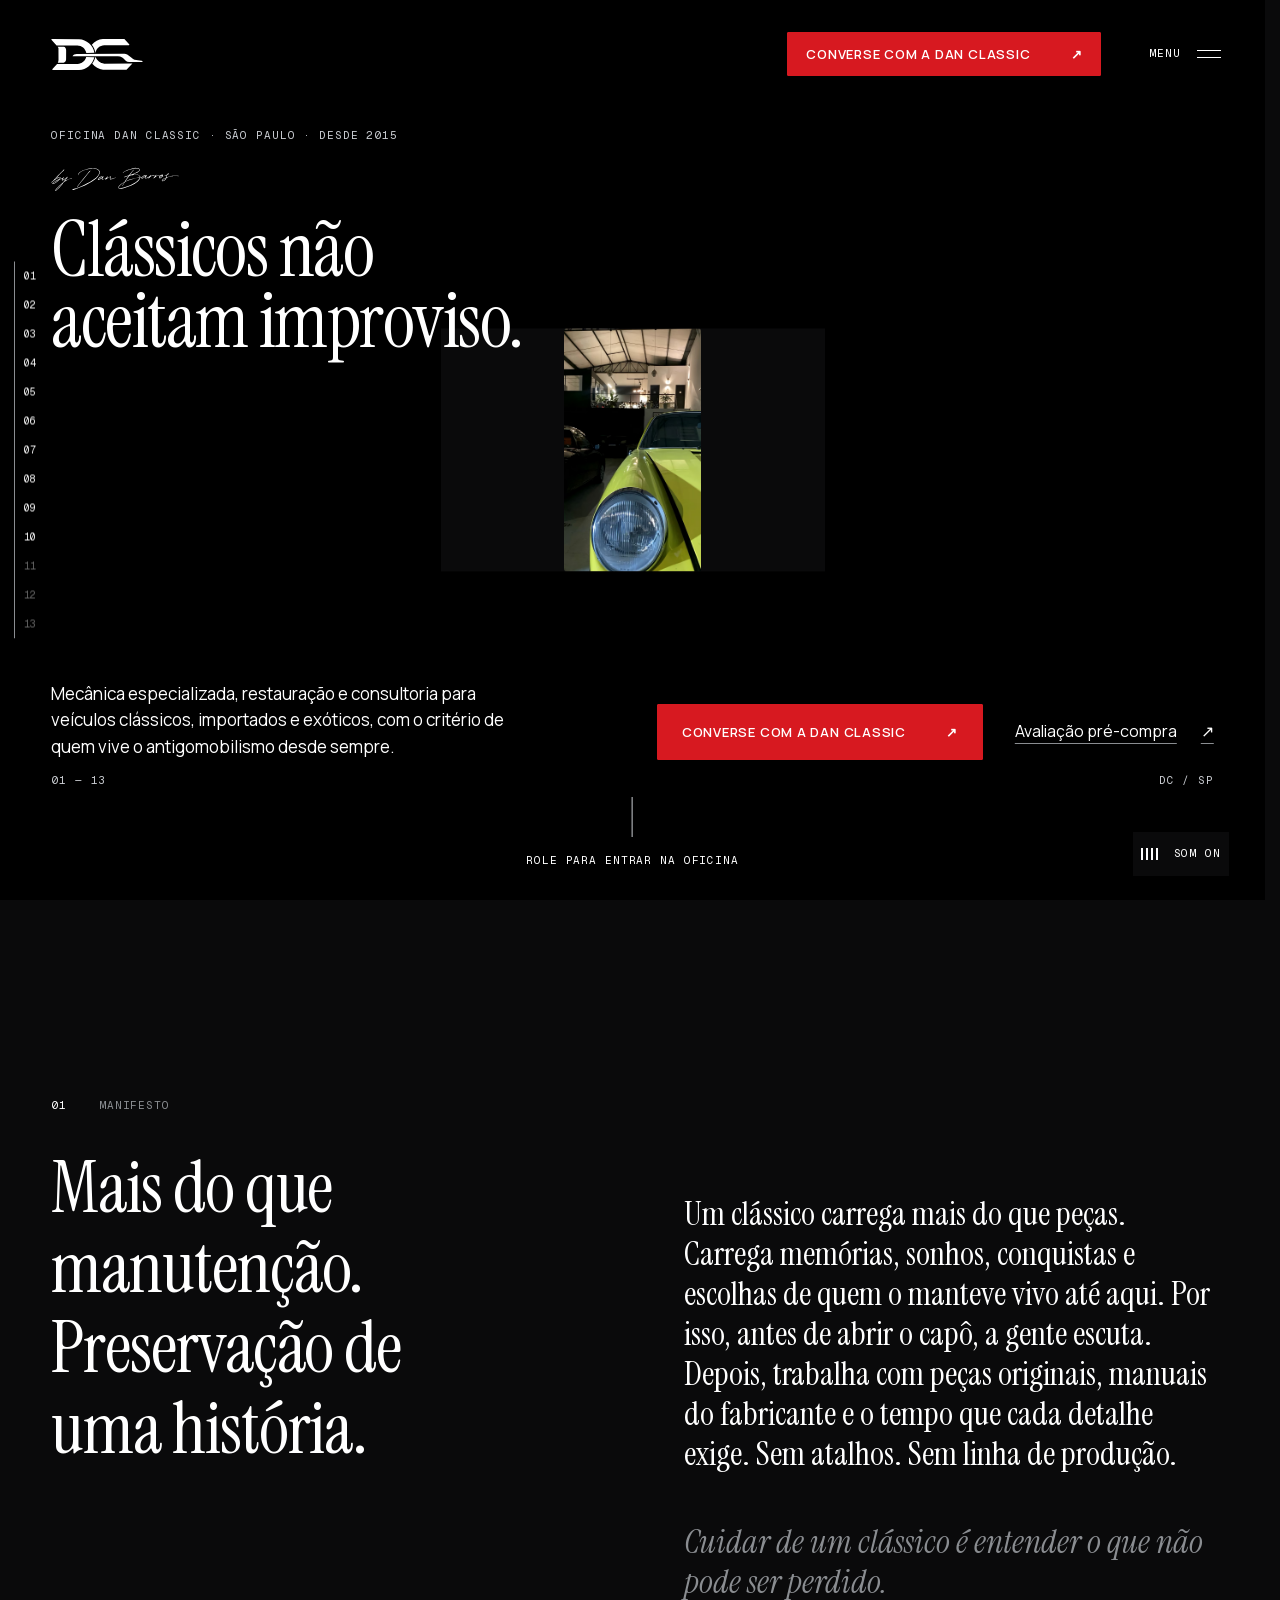
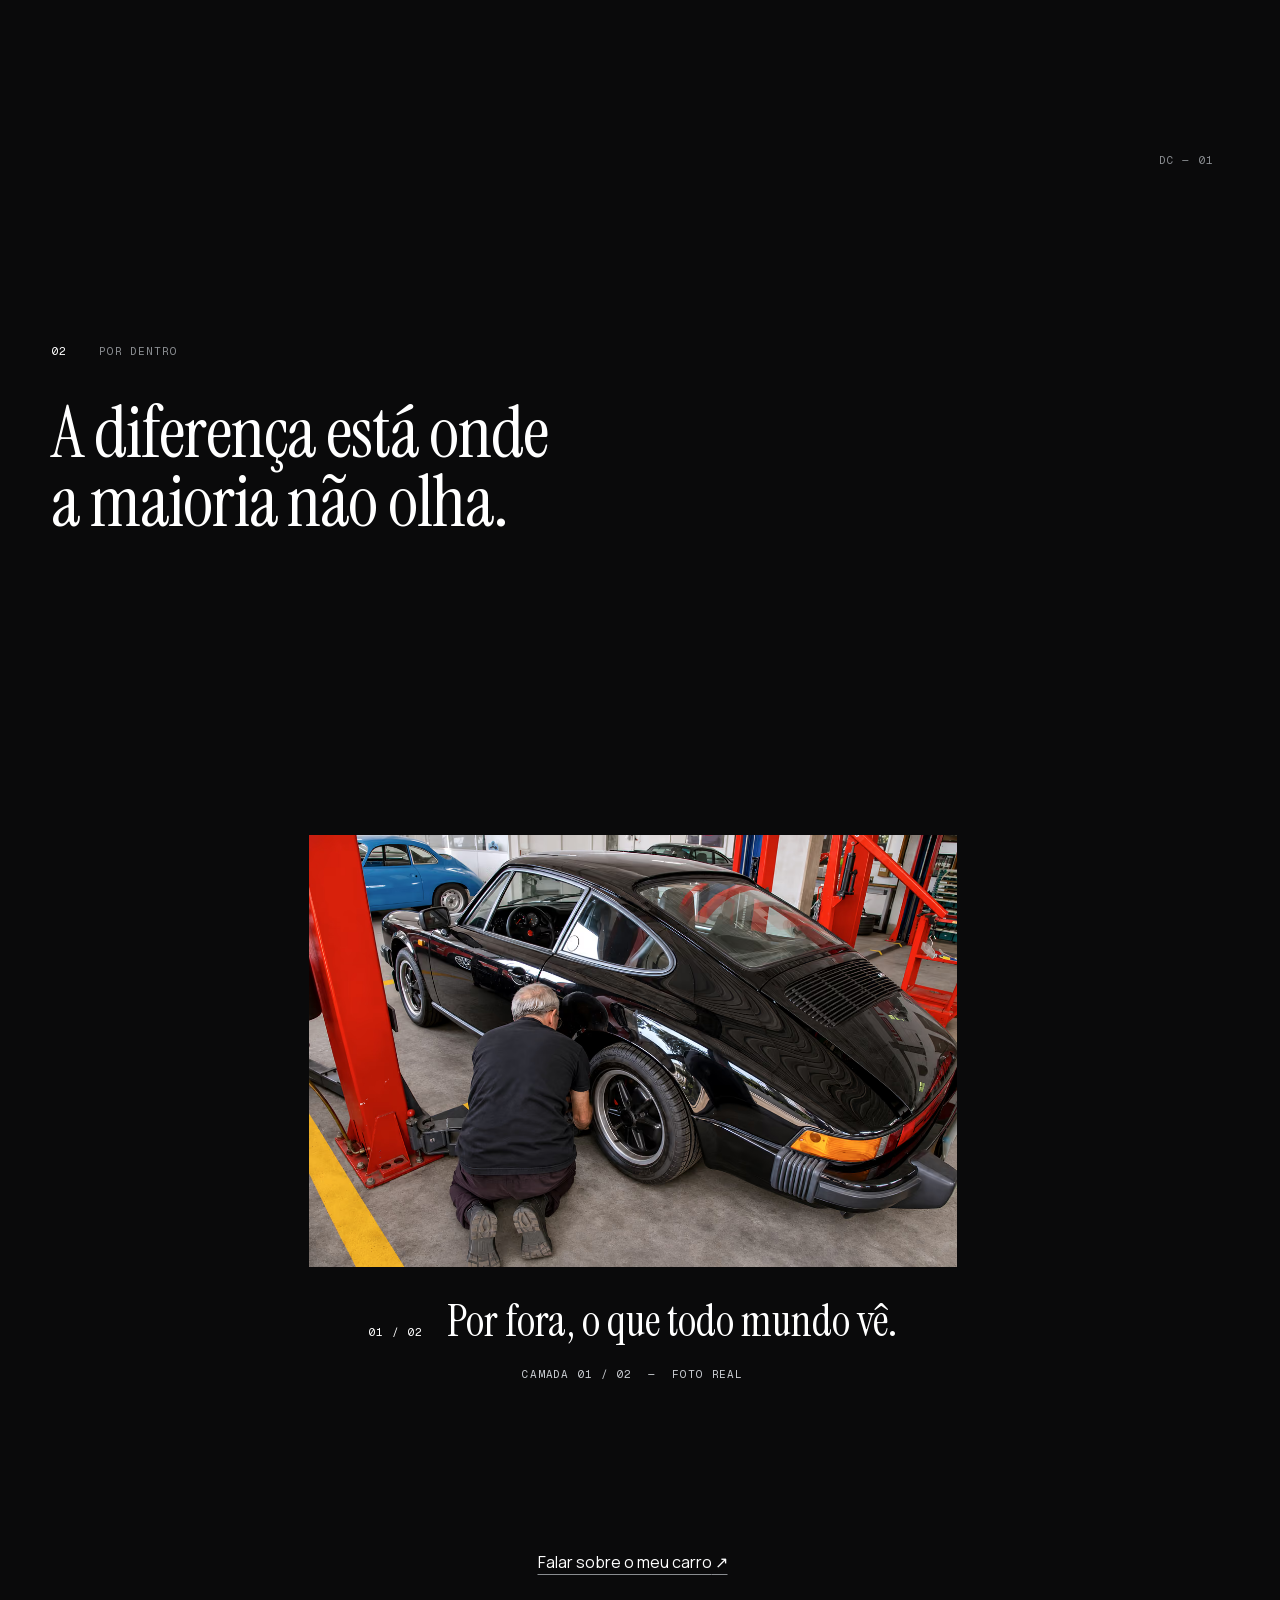
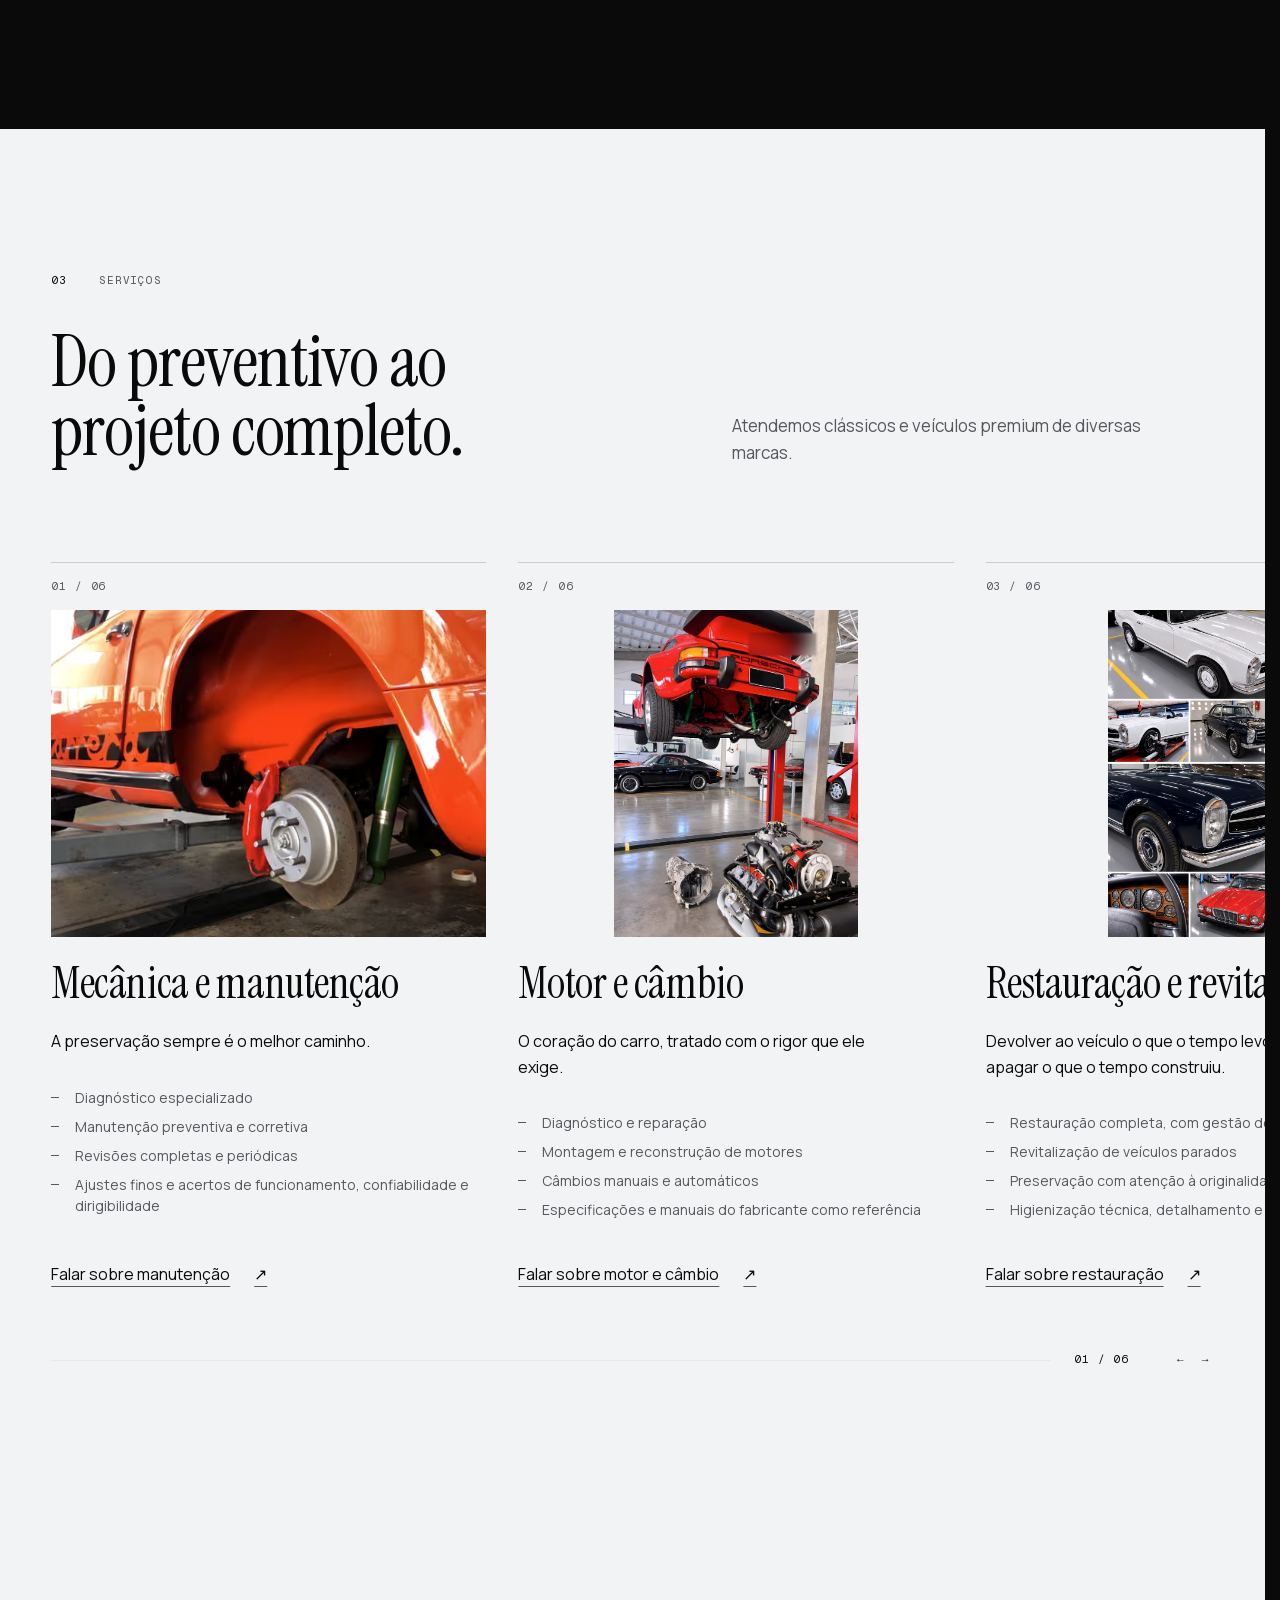
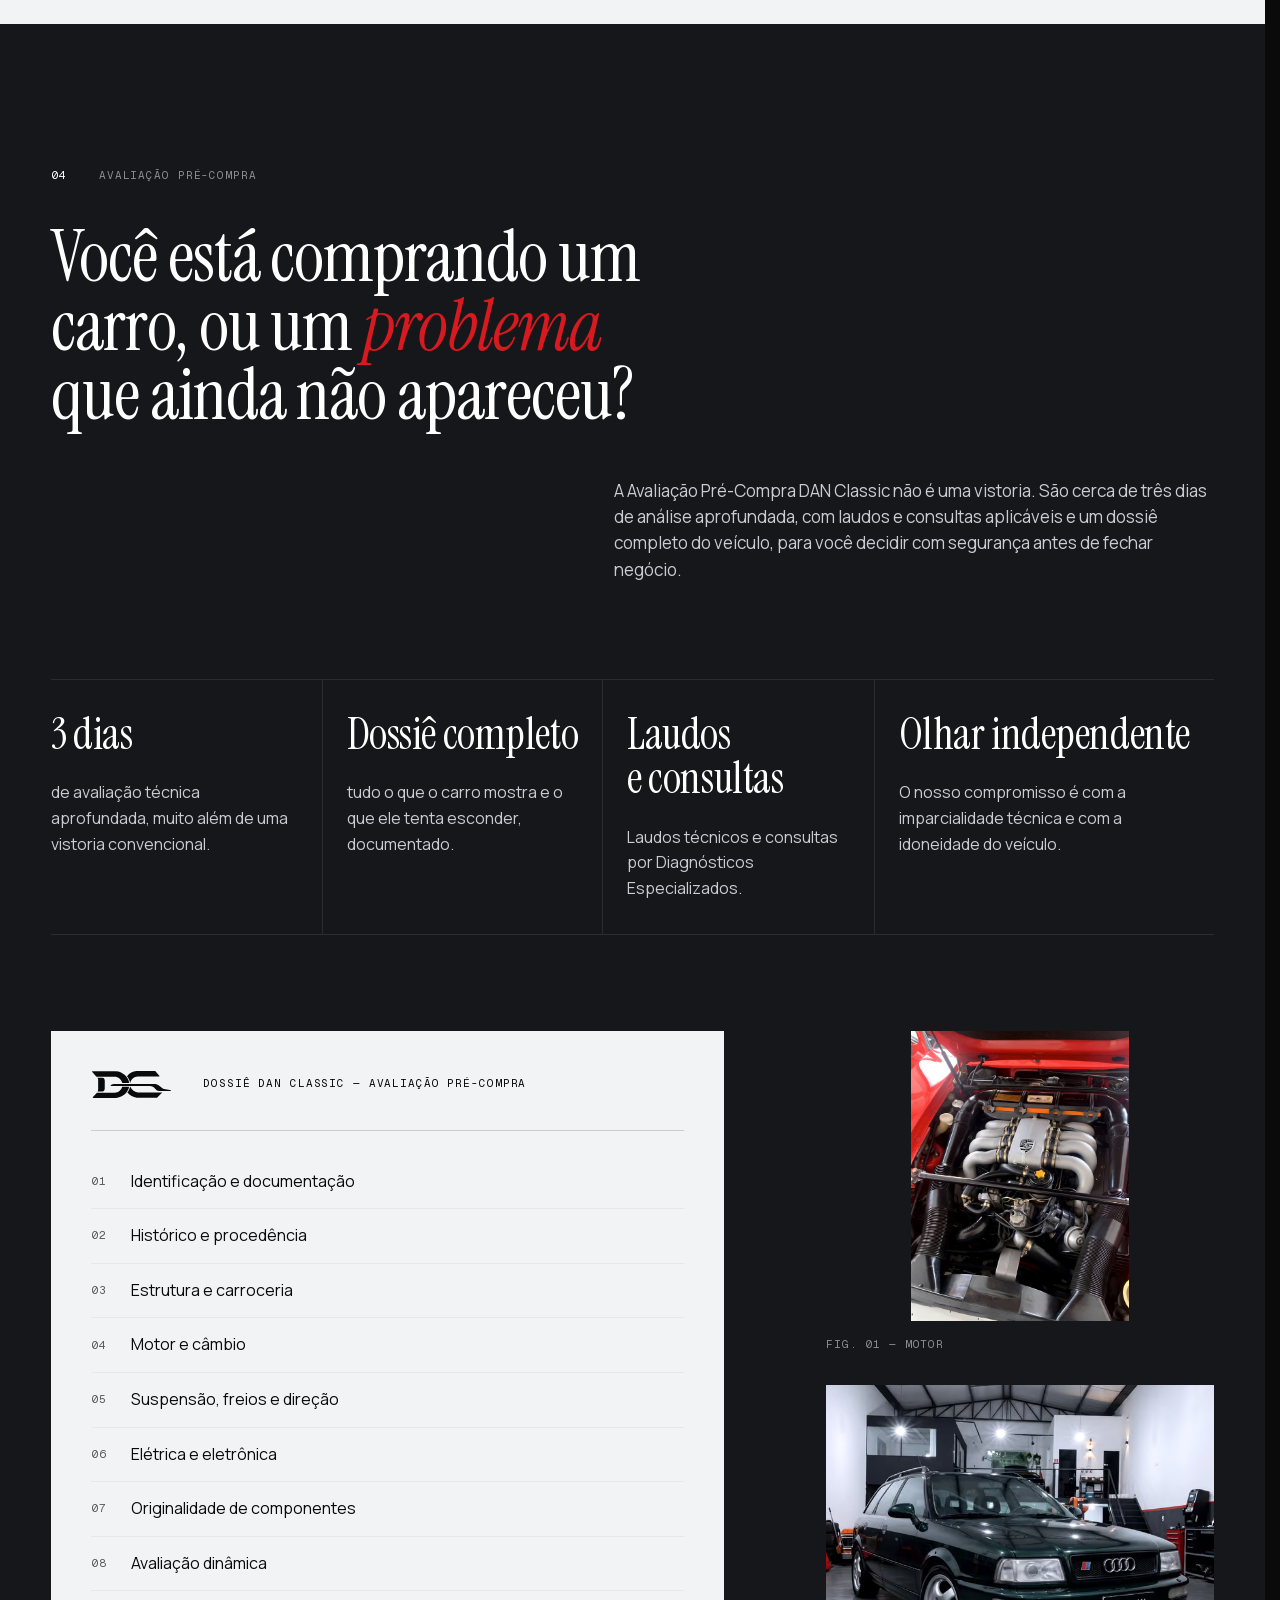
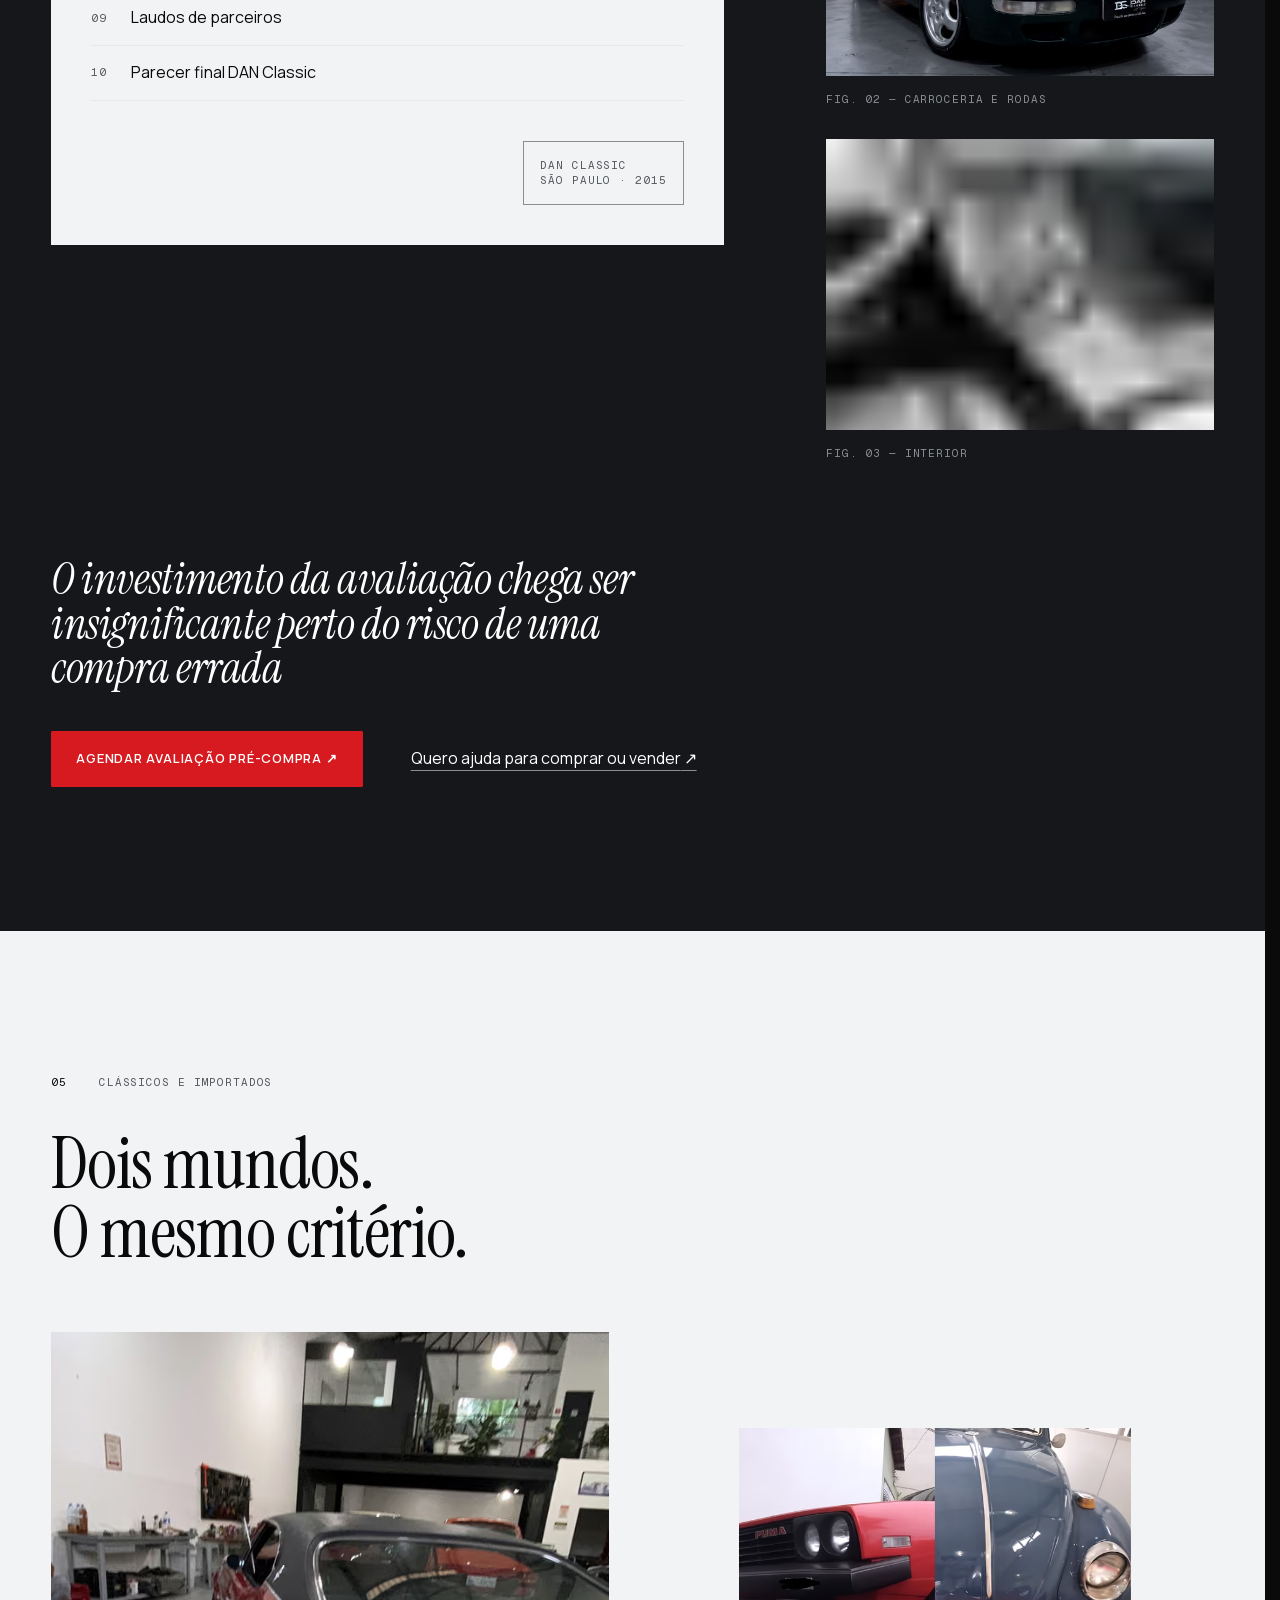
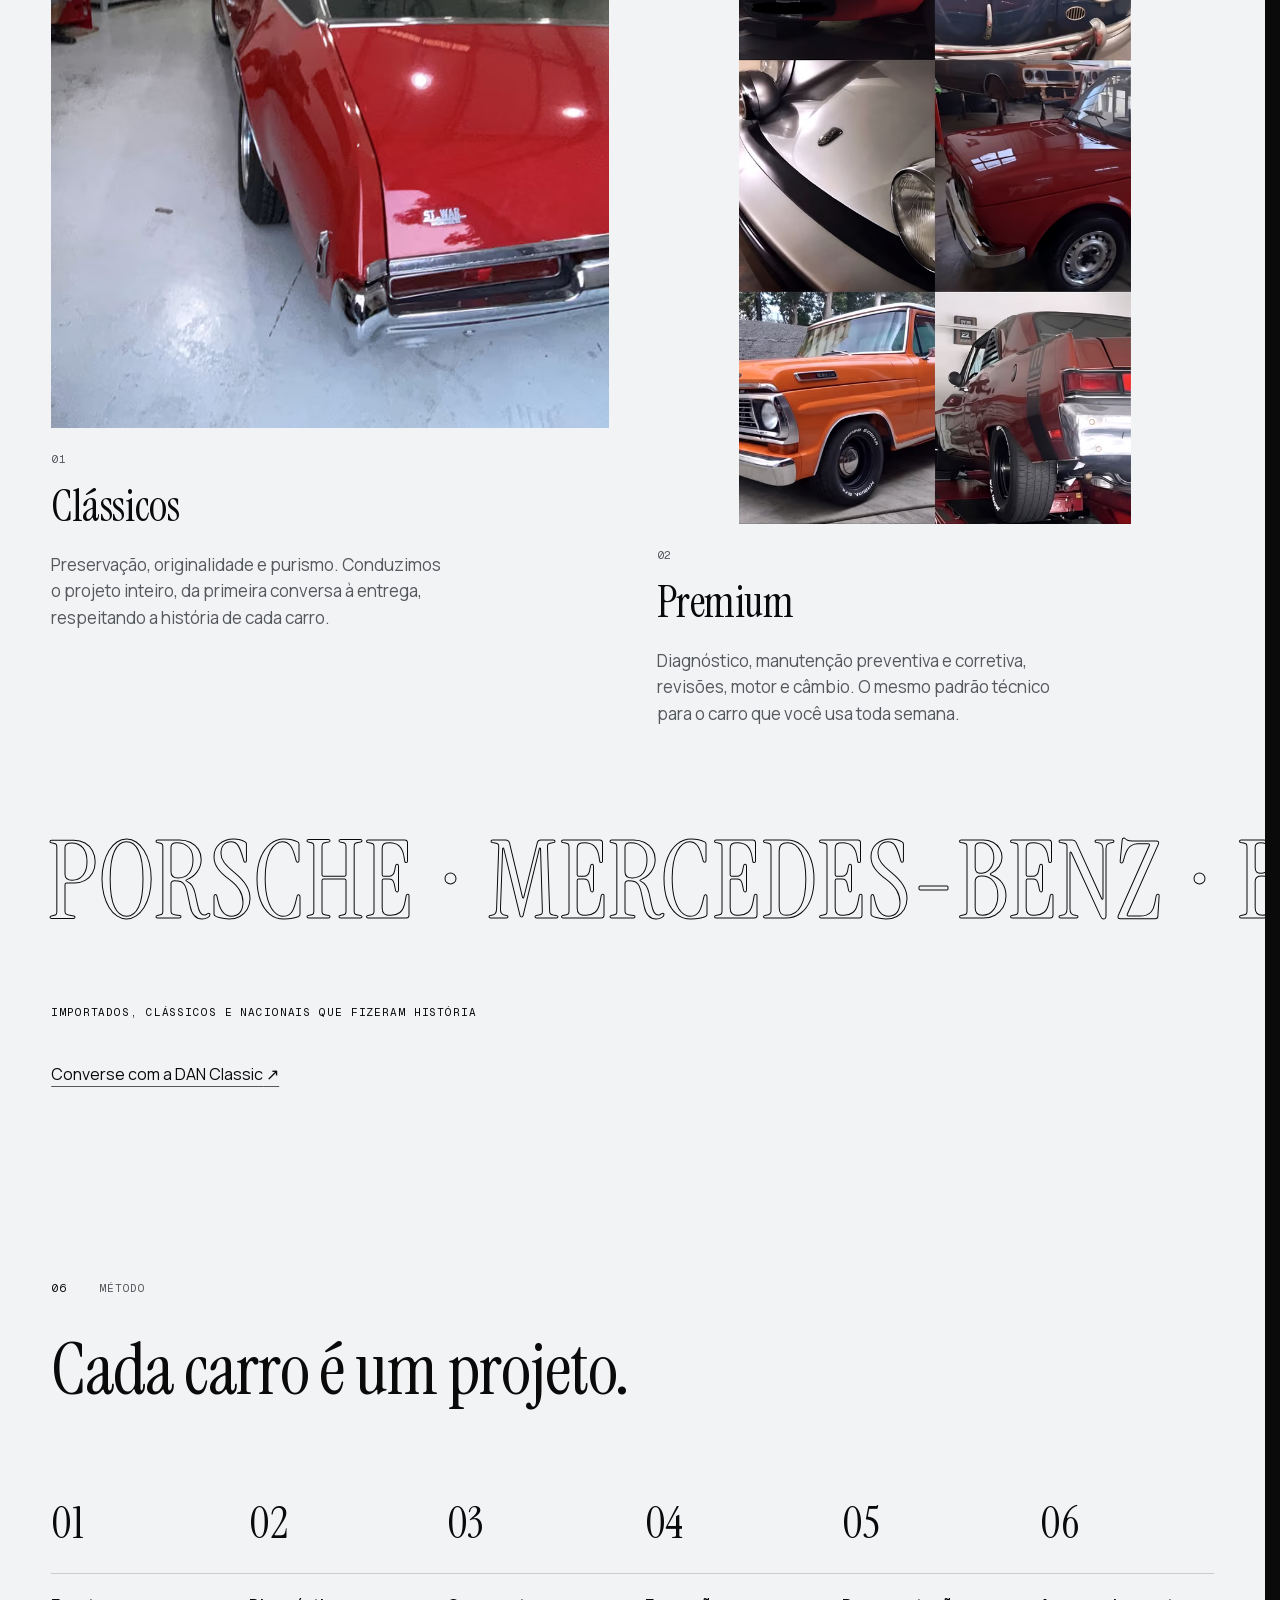
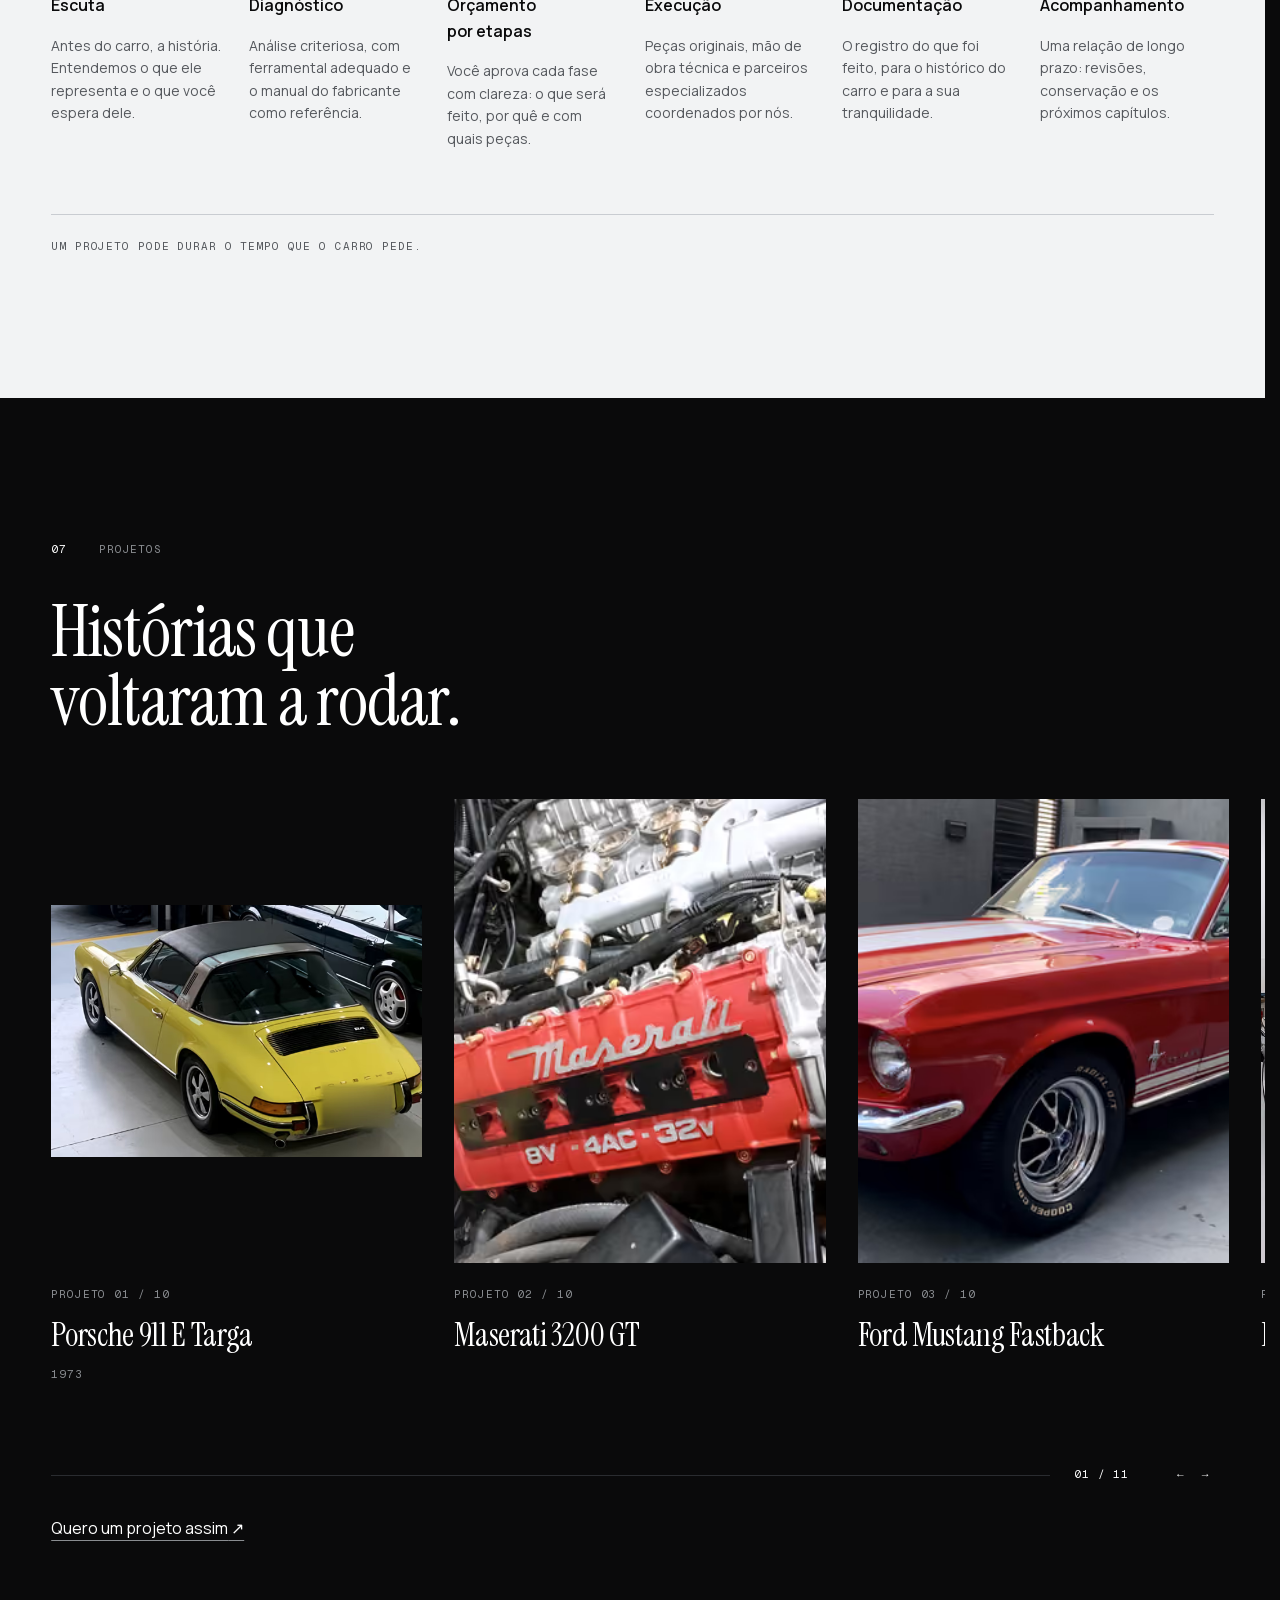
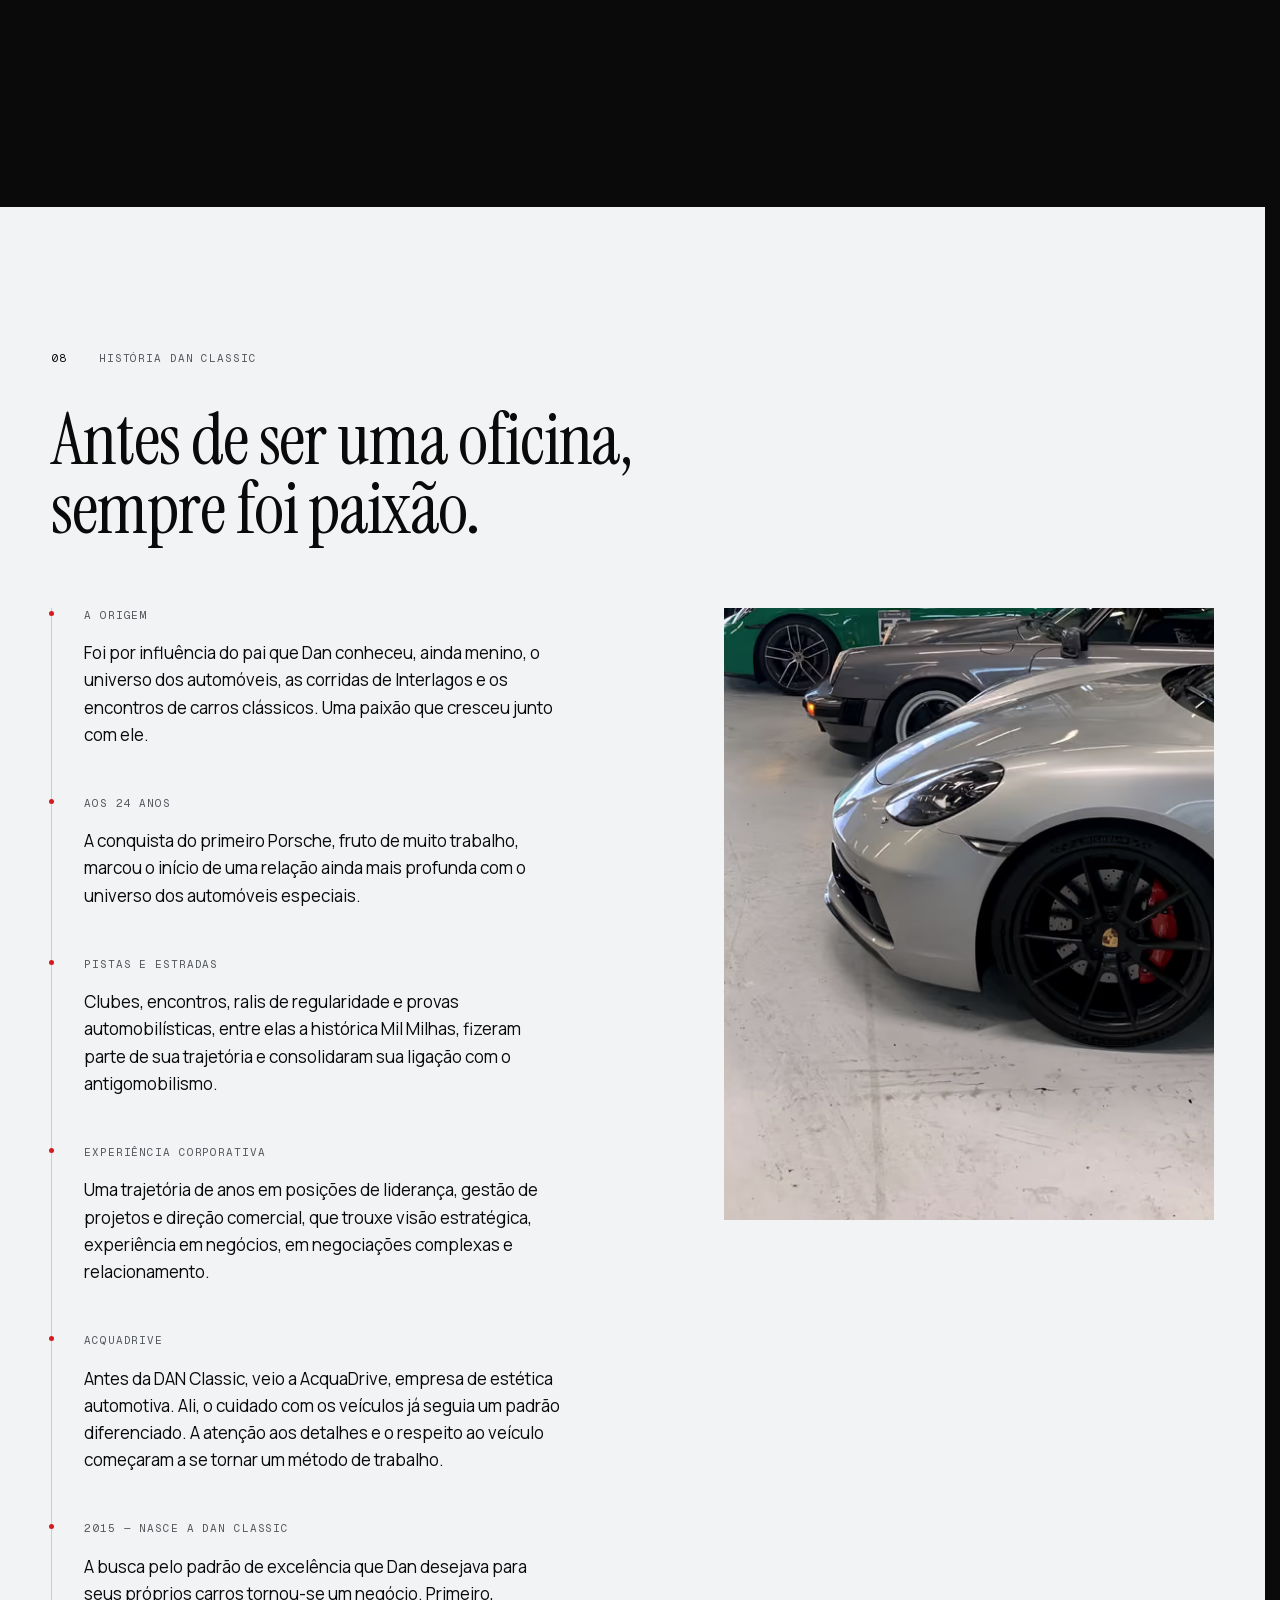
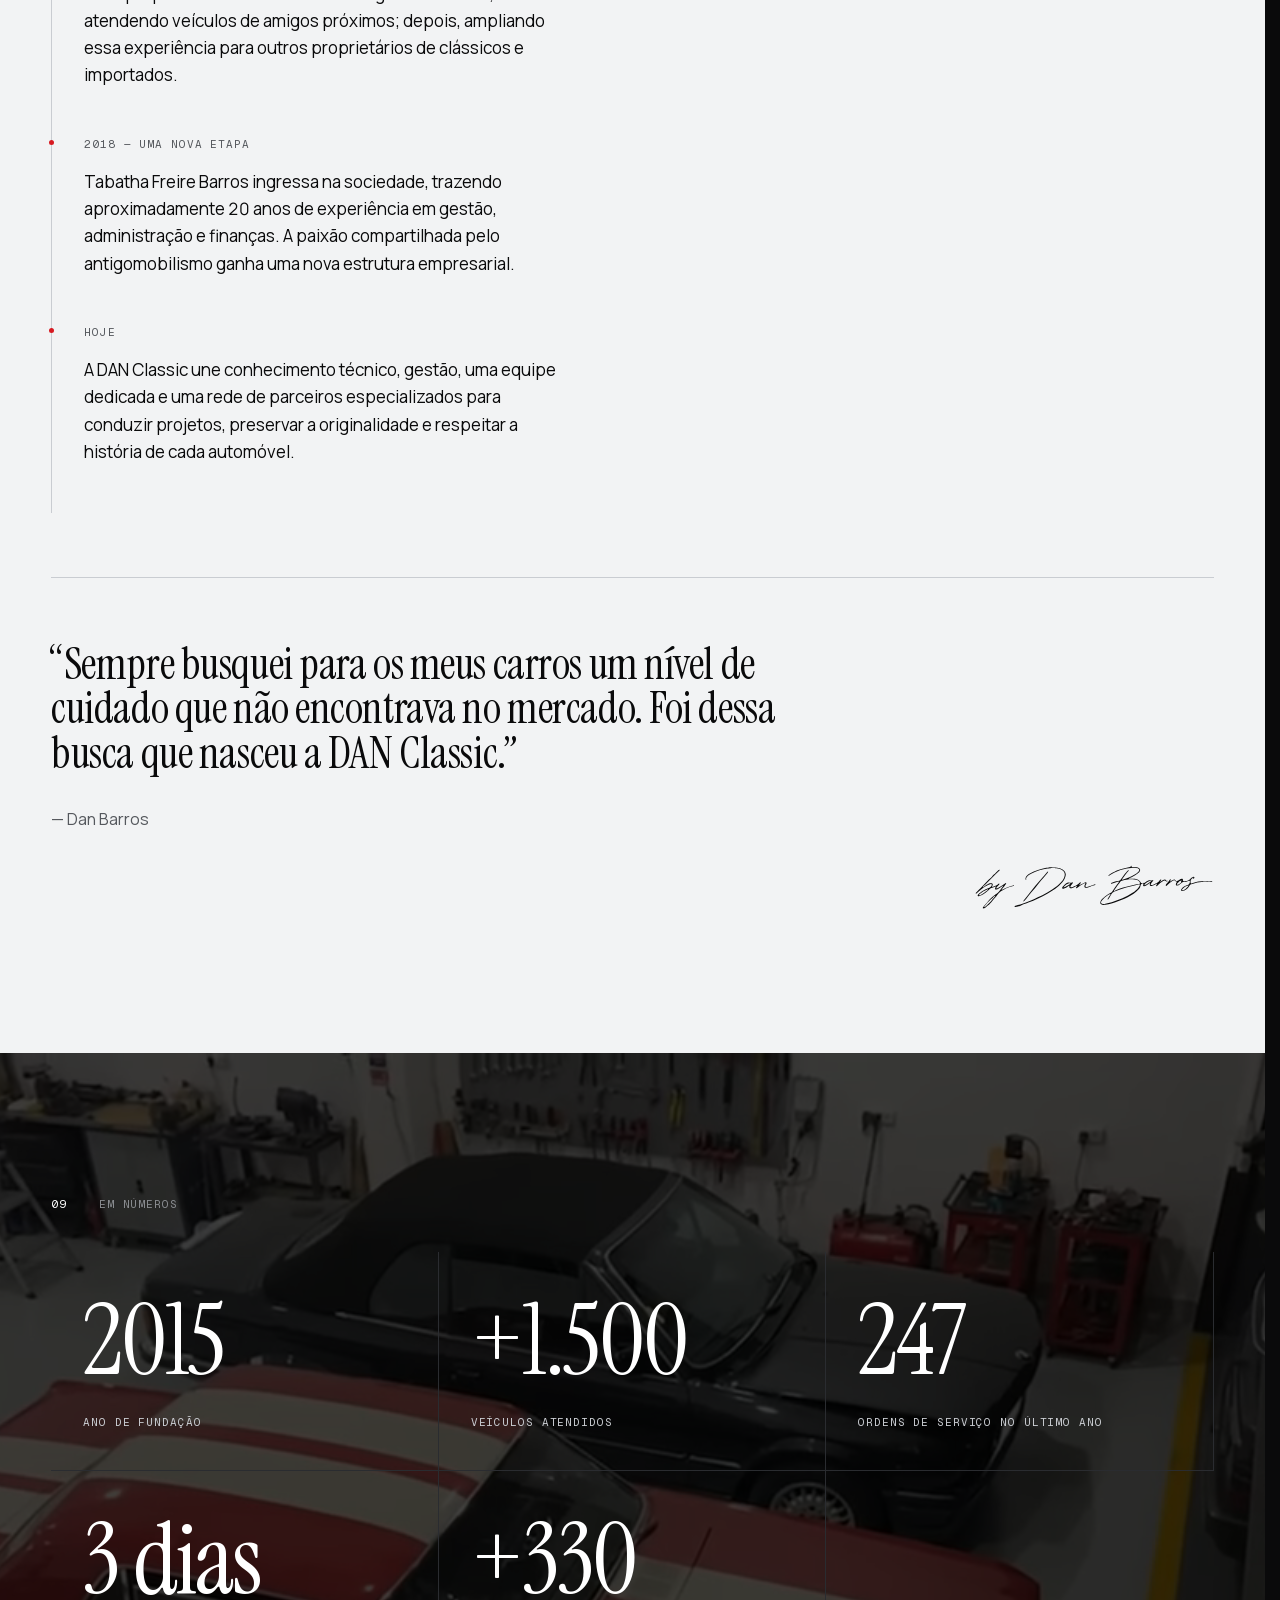
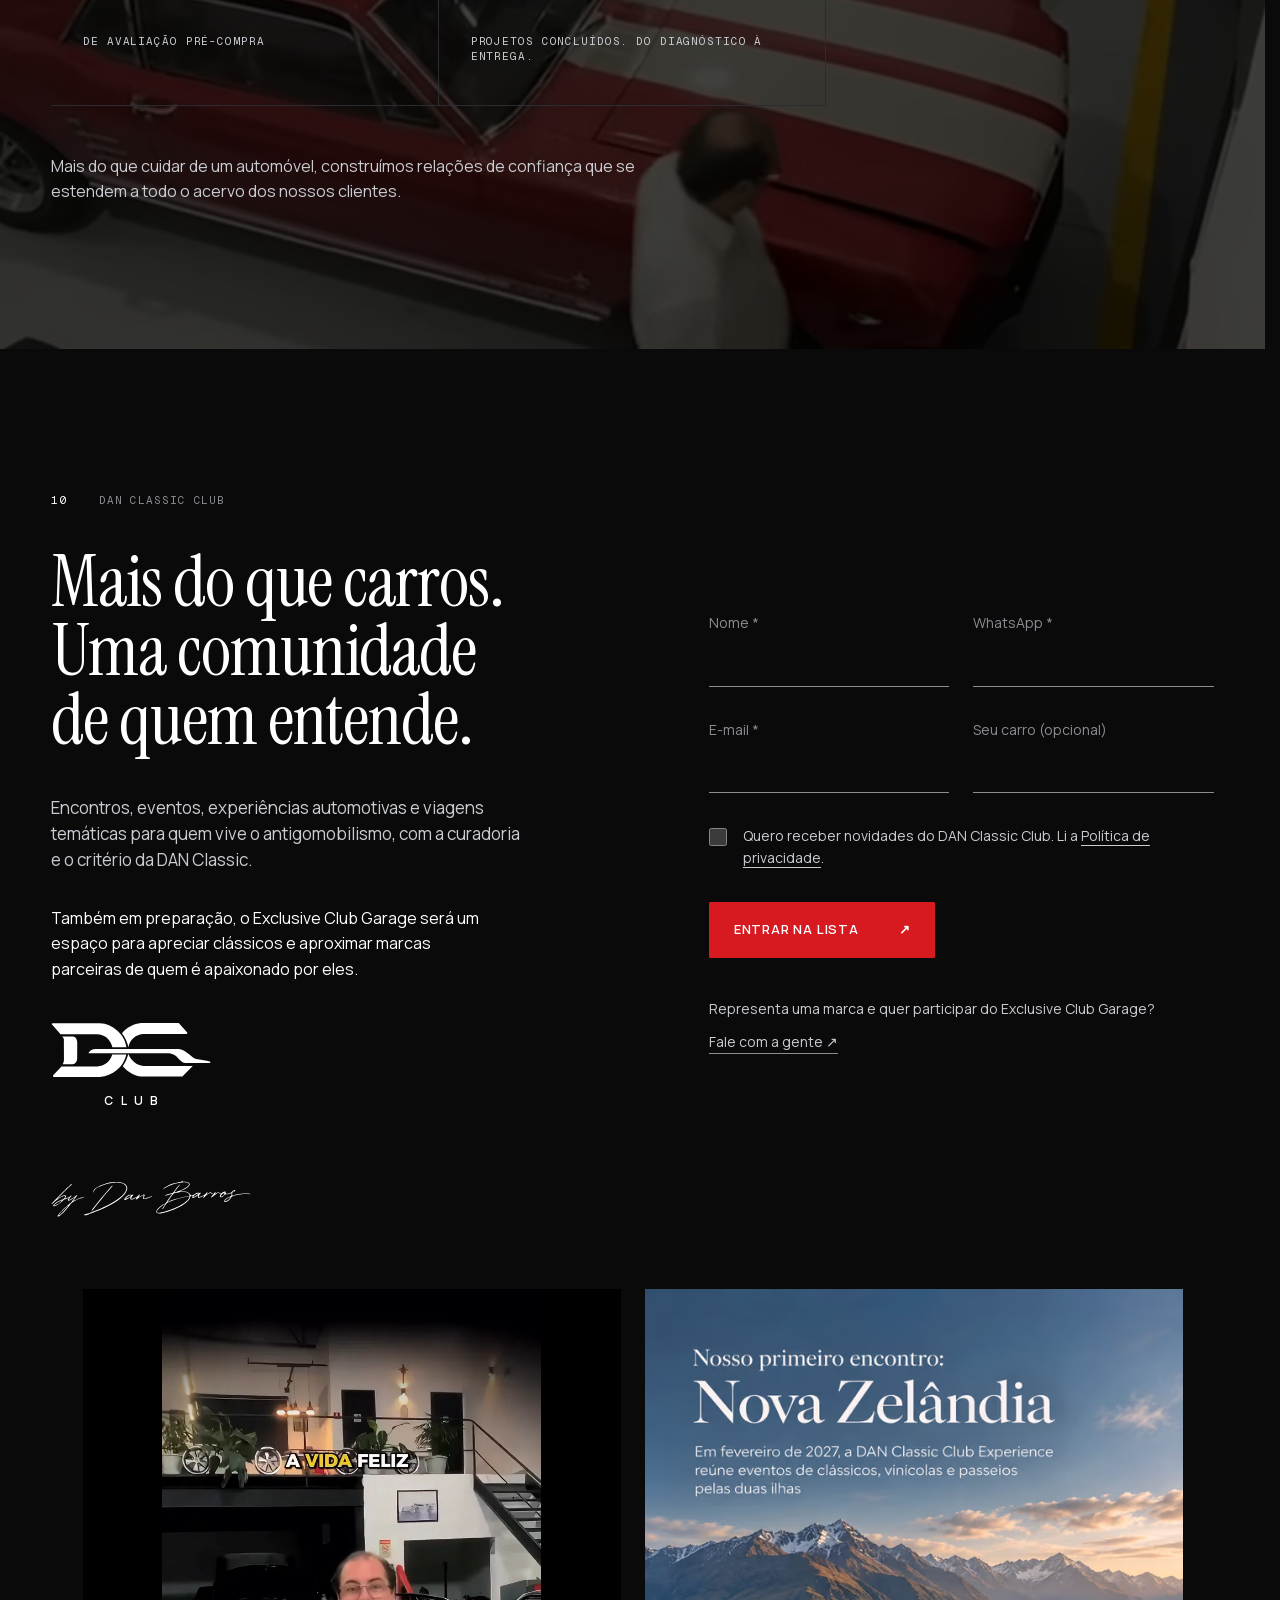
==== commit 94bf0d63: "Publica revisao de midia e galeria do Club" ====
--- a/index.html
+++ b/index.html
@@ -1 +1 @@
-<!DOCTYPE html><html lang="pt-BR" class="_18QN8G_variable _6YOPiG_variable ZGwrmq_variable JyaZiG_variable"><head><meta charSet="utf-8"/><meta name="viewport" content="width=device-width, initial-scale=1"/><link rel="preload" href="/_next/static/media/07a39a8a4660cc7c-s.p.0r6juujl39pe6.woff2" as="font" crossorigin="" type="font/woff2"/><link rel="preload" href="/_next/static/media/82450a180bcad83c-s.p.0p-wng2nn8o-p.woff2" as="font" crossorigin="" type="font/woff2"/><link rel="preload" href="/_next/static/media/d902bc2bfdd0a4cb-s.p.1g73gv09-xcb6.woff2" as="font" crossorigin="" type="font/woff2"/><link rel="preload" href="/_next/static/media/e63b65bb308a9351-s.p.3j3877k49yy0l.woff2" as="font" crossorigin="" type="font/woff2"/><link rel="preload" href="/brand/dc-monograma.svg" as="image" crossorigin="anonymous" fetchPriority="high"/><link rel="stylesheet" href="/_next/static/chunks/1vj9il2e2t-gm.css" data-precedence="next"/><link rel="stylesheet" href="/_next/static/chunks/40v1y8pirhy1w.css" data-precedence="next"/><link rel="preload" as="script" fetchPriority="low" href="/_next/static/chunks/19wg2q9r2_sev.js"/><script src="/_next/static/chunks/1c0mhc5ebbn3y.js" async=""></script><script src="/_next/static/chunks/3wbm-994r45kr.js" async=""></script><script src="/_next/static/chunks/turbopack-3-ry682tkyiqk.js" async=""></script><script src="/_next/static/chunks/2xue6hx9j6u86.js" async=""></script><script src="/_next/static/chunks/3muitriy4zyzn.js" async=""></script><script src="/_next/static/chunks/0_4_8i53_1o8p.js" async=""></script><script src="/_next/static/chunks/2yhif_l51x1rs.js" async=""></script><script src="/_next/static/chunks/2nzwt8778czld.js" async=""></script><meta name="next-size-adjust" content=""/><link rel="preload" as="image" href="/brand/dc-monograma.svg" crossorigin="anonymous" fetchPriority="high"/><title>Oficina DAN Classic | Mecânica e restauração de clássicos em SP</title><meta name="description" content="Mecânica especializada, restauração, avaliação pré-compra e assessoria para placa preta de veículos clássicos e importados. São Paulo, desde 2015."/><meta name="robots" content="index, follow"/><link rel="canonical" href="https://oficinadanclassic.com.br/"/><meta property="og:title" content="Oficina DAN Classic: clássicos não aceitam improviso"/><meta property="og:description" content="Mecânica especializada, restauração e consultoria para clássicos e importados. São Paulo, desde 2015."/><meta property="og:url" content="https://oficinadanclassic.com.br/"/><meta property="og:site_name" content="Oficina DAN Classic"/><meta property="og:locale" content="pt_BR"/><meta property="og:image" content="https://oficinadanclassic.com.br/og/og-dan-classic-20261029-oficina.jpg"/><meta property="og:image:type" content="image/jpeg"/><meta property="og:image:width" content="1200"/><meta property="og:image:height" content="630"/><meta property="og:image:alt" content="Oficina DAN Classic: clássicos não aceitam improviso"/><meta property="og:type" content="website"/><meta name="twitter:card" content="summary_large_image"/><meta name="twitter:title" content="Oficina DAN Classic: clássicos não aceitam improviso"/><meta name="twitter:description" content="Mecânica especializada, restauração e consultoria para clássicos e importados. São Paulo, desde 2015."/><meta name="twitter:image" content="https://oficinadanclassic.com.br/og/og-dan-classic-20261029-oficina.jpg"/><meta name="twitter:image:alt" content="Oficina DAN Classic: clássicos não aceitam improviso"/><link rel="icon" href="/brand/favicon.svg" type="image/svg+xml"/><link rel="icon" href="/brand/favicon-32.png" sizes="32x32" type="image/png"/><link rel="apple-touch-icon" href="/brand/apple-touch-icon.png"/><script src="/_next/static/chunks/0cz1d0mv5g_q7.js" noModule=""></script></head><body data-theme="dark"><div hidden=""><!--$--><!--/$--></div><div class="koCuRq_site"><noscript><style>.preloader { display: none !important; } body:has(.preloader[open]) { overflow: auto !important; }</style></noscript><dialog open="" class="preloader" aria-label="Oficina DAN Classic" aria-describedby="loader-description"><div class="preloader-center"><div class="loader-artifact" aria-hidden="true"><svg viewBox="0 0 360 180" class="loader-track"><path d="M90 24H270C310 24 336 52 336 90S310 156 270 156H90C50 156 24 128 24 90S50 24 90 24Z" class="loader-track-base"></path><path d="M90 24H270C310 24 336 52 336 90S310 156 270 156H90C50 156 24 128 24 90S50 24 90 24Z" pathLength="100" stroke-dasharray="100" stroke-dashoffset="100" class="loader-track-progress"></path><path d="M90 24H270C310 24 336 52 336 90S310 156 270 156H90C50 156 24 128 24 90S50 24 90 24Z" pathLength="100" stroke-dasharray="7 93" class="loader-track-runner"></path></svg><div class="loader-mark"><span role="img" aria-label="DAN CLASSIC" class="brand brand-monogram loader-base" style="--brand-image:url(/brand/dc-monograma.svg)"></span><div class="loader-fill" style="clip-path:inset(0 100% 0 0)"><span role="img" aria-label="DAN CLASSIC" class="brand brand-monogram " style="--brand-image:url(/brand/dc-monograma.svg)"></span></div></div></div><span class="mono loader-count" role="progressbar" aria-valuemin="0" aria-valuemax="100" aria-valuenow="0" aria-label="OFICINA DAN CLASSIC — SÃO PAULO — DESDE 2015">000%</span><p id="loader-description" class="mono loader-line">OFICINA DAN CLASSIC — SÃO PAULO — DESDE 2015</p></div></dialog><script type="application/ld+json">[{"@context":"https://schema.org","@type":"AutoRepair","name":"Oficina DAN Classic","alternateName":"DAN Classic","legalName":"DARAMATA Serviços Automotivos Especializados Ltda.","url":"https://oficinadanclassic.com.br/","logo":"https://oficinadanclassic.com.br/brand/icon-512.png","image":"https://oficinadanclassic.com.br/og/og-dan-classic.jpg","telephone":"+55-11-3742-4012","email":"adm@danclassicoseimportados.com.br","foundingDate":"2015","founder":{"@type":"Person","name":"Dan Barros"},"address":{"@type":"PostalAddress","streetAddress":"R. Eng. José Valter Seng, 161 – Ferreira","addressLocality":"São Paulo","addressRegion":"SP","postalCode":"05522-020","addressCountry":"BR"},"geo":{"@type":"GeoCoordinates","latitude":-23.5929185,"longitude":-46.737147},"openingHoursSpecification":[{"@type":"OpeningHoursSpecification","dayOfWeek":["Monday","Tuesday","Wednesday","Thursday","Friday"],"opens":"08:00","closes":"13:00"},{"@type":"OpeningHoursSpecification","dayOfWeek":["Monday","Tuesday","Wednesday","Thursday","Friday"],"opens":"14:00","closes":"17:30"}],"areaServed":"São Paulo","sameAs":["https://www.instagram.com/oficinadanclassic/"]},{"@context":"https://schema.org","@type":"FAQPage","mainEntity":[{"@type":"Question","name":"Vocês atendem veículos premium?","acceptedAnswer":{"@type":"Answer","text":"Sim. Além dos clássicos, atendemos veículos premium, com diagnóstico, manutenção preventiva e corretiva, revisões, motor e câmbio, sempre no mesmo padrão técnico."}},{"@type":"Question","name":"Quais marcas vocês atendem?","acceptedAnswer":{"@type":"Answer","text":"Atendemos marcas premium e veículos exclusivos, entre elas Porsche, Mercedes-Benz, BMW, Audi, Maserati, Ford, Volvo, Dodge, Oldsmobile, VW, Puma, Envemo, Fiat, Alfa Romeo, Chevrolet, Aston Martin, Cadillac e Ferrari. Se o seu carro é especial para você, vale a conversa."}},{"@type":"Question","name":"Quais são os serviços de lavagem e detalhamento automotivo oferecidos pela DAN Classic?","acceptedAnswer":{"@type":"Answer","text":"Oferecemos lavagem técnica, higienização, descontaminação e detalhamento automotivo, com produtos de alta qualidade e técnicas específicas para cada veículo e acabamento. Cada procedimento recebe atenção aos detalhes e à preservação da pintura, dos materiais e dos componentes, respeitando a originalidade do automóvel. Nosso propósito é preservar a estética, a integridade e o valor de cada veículo."}},{"@type":"Question","name":"Como funciona o orçamento?","acceptedAnswer":{"@type":"Answer","text":"O processo começa com uma conversa sobre o carro e o serviço desejado, seguida do diagnóstico. O orçamento apresenta etapas, peças e serviços para sua aprovação. As condições da avaliação inicial são informadas pela equipe antes do atendimento."}},{"@type":"Question","name":"Quanto tempo leva um serviço?","acceptedAnswer":{"@type":"Answer","text":"O prazo varia conforme o serviço, o estado do veículo e a disponibilidade de peças. Depois da avaliação, a equipe orienta sobre as etapas e a previsão de execução."}},{"@type":"Question","name":"O que é a Avaliação Pré-Compra?","acceptedAnswer":{"@type":"Answer","text":"É uma avaliação técnica do estado e do histórico do veículo antes da compra. A análise reúne os pontos encontrados e as informações disponíveis para ajudar você a decidir com mais clareza."}},{"@type":"Question","name":"Vocês emitem o certificado de Placa Preta?","acceptedAnswer":{"@type":"Answer","text":"A DAN Classic oferece assessoria técnica especializada em todo o processo de obtenção da Placa Preta, orientando e preparando o veículo para atender aos critérios de originalidade e conservação exigidos pelas entidades certificadoras. A certificação é realizada pelos órgãos competentes."}},{"@type":"Question","name":"Vocês ajudam a comprar ou vender um clássico?","acceptedAnswer":{"@type":"Answer","text":"Sim. Da escolha e da avaliação até a negociação e o acompanhamento, começando por entender por que você quer aquele carro."}},{"@type":"Question","name":"Vocês usam peças originais?","acceptedAnswer":{"@type":"Answer","text":"Priorizamos peças originais e seguimos as especificações e os manuais dos fabricantes. A escolha das peças é avaliada conforme o projeto e apresentada no orçamento."}},{"@type":"Question","name":"Onde fica a oficina e qual o horário?","acceptedAnswer":{"@type":"Answer","text":"A oficina fica na R. Eng. José Valter Seng, 161 – Ferreira, São Paulo – SP. Para combinar a visita e confirmar o horário de atendimento, fale com a equipe pelo WhatsApp."}}]}]</script><a class="skipLink" href="#conteudo">Pular para o conteúdo</a><div class="progress-bar" aria-hidden="true"></div><header class="site-header  " aria-hidden="false"><a aria-label="Oficina DAN Classic" class="header-logo" href="#inicio"><span role="img" aria-label="DAN CLASSIC" class="brand brand-monogram " style="--brand-image:url(/brand/dc-monograma.svg)"></span></a><div class="header-actions"><a class="button button-small" href="#formulario-contato" data-contact-code="MSG-GERAL" data-contact-section="header" data-cursor="link">Converse com a DAN Classic<span aria-hidden="true">↗</span></a><button class="menu-button mono" aria-haspopup="dialog" aria-expanded="false" aria-controls="site-menu" data-cursor="link">Menu<span aria-hidden="true" class="menu-icon"><i></i><i></i></span></button></div></header><dialog id="site-menu" class="menu-overlay" aria-label="Menu"><div class="menu-top"><span role="img" aria-label="DAN CLASSIC" class="brand brand-monogram " style="--brand-image:url(/brand/dc-monograma.svg)"></span><button class="text-button mono">Fechar<!-- --> <span aria-hidden="true">×</span></button></div><div class="menu-layout"><nav class="menu-links" aria-label="Menu"><a data-cursor="link" href="#manifesto"><span class="mono">01</span><span>Manifesto</span><span aria-hidden="true">↗</span></a><a data-cursor="link" href="#por-dentro"><span class="mono">02</span><span>Por dentro</span><span aria-hidden="true">↗</span></a><a data-cursor="link" href="#servicos"><span class="mono">03</span><span>Serviços</span><span aria-hidden="true">↗</span></a><a data-cursor="link" href="#pre-compra"><span class="mono">04</span><span>Pré-compra</span><span aria-hidden="true">↗</span></a><a data-cursor="link" href="#classicos-e-importados"><span class="mono">05</span><span>Clássicos e importados</span><span aria-hidden="true">↗</span></a><a data-cursor="link" href="#metodo"><span class="mono">06</span><span>Método</span><span aria-hidden="true">↗</span></a><a data-cursor="link" href="#projetos"><span class="mono">07</span><span>Projetos</span><span aria-hidden="true">↗</span></a><a data-cursor="link" href="#historia"><span class="mono">08</span><span>História</span><span aria-hidden="true">↗</span></a><a data-cursor="link" href="#club"><span class="mono">10</span><span>Club</span><span aria-hidden="true">↗</span></a><a data-cursor="link" href="#em-breve"><span class="mono">11</span><span>Em breve</span><span aria-hidden="true">↗</span></a><a data-cursor="link" href="#duvidas"><span class="mono">12</span><span>Dúvidas</span><span aria-hidden="true">↗</span></a><a data-cursor="link" href="#formulario-contato"><span class="mono">13</span><span>Contato</span><span aria-hidden="true">↗</span></a></nav><div class="menu-preview" aria-hidden="true"><picture class="asset-image " style="--focal-desktop:50% 55.00000000000001%;--focal-mobile:50% 60%;background-image:url([data-uri])"><source media="(max-width: 767px)" type="image/avif" srcSet="/img/img-hero-oficina-20261029-mobile-640.avif 640w, /img/img-hero-oficina-20261029-mobile-1280.avif 1280w, /img/img-hero-oficina-20261029-mobile-1920.avif 1920w, /img/img-hero-oficina-20261029-mobile-2560.avif 2560w" sizes="35vw"/><source media="(max-width: 767px)" type="image/webp" srcSet="/img/img-hero-oficina-20261029-mobile-640.webp 640w, /img/img-hero-oficina-20261029-mobile-1280.webp 1280w, /img/img-hero-oficina-20261029-mobile-1920.webp 1920w, /img/img-hero-oficina-20261029-mobile-2560.webp 2560w" sizes="35vw"/><source type="image/avif" srcSet="/img/img-hero-oficina-20261029-640.avif 640w, /img/img-hero-oficina-20261029-1280.avif 1280w, /img/img-hero-oficina-20261029-1920.avif 1920w, /img/img-hero-oficina-20261029-2560.avif 2560w, /img/img-hero-oficina-20261029-3840.avif 3840w" sizes="35vw"/><source type="image/webp" srcSet="/img/img-hero-oficina-20261029-640.webp 640w, /img/img-hero-oficina-20261029-1280.webp 1280w, /img/img-hero-oficina-20261029-1920.webp 1920w, /img/img-hero-oficina-20261029-2560.webp 2560w, /img/img-hero-oficina-20261029-3840.webp 3840w" sizes="35vw"/><img src="/img/img-hero-oficina-20261029-1920.webp" width="1920" height="1080" alt="" loading="lazy" fetchPriority="auto" decoding="async"/></picture><span class="mono">OFICINA DAN CLASSIC · SÃO PAULO · DESDE 2015</span></div></div><p class="mono menu-footer">(11) 3742-4012 · @oficinadanclassic · R. Eng. José Valter Seng, 161 – São Paulo</p></dialog><nav class="chapter-index " aria-label="Capítulos" aria-hidden="false"><a class="" data-cursor="link" href="#manifesto"><span>01</span><span class="chapter-label">Manifesto</span></a><a class="" data-cursor="link" href="#por-dentro"><span>02</span><span class="chapter-label">Por dentro</span></a><a class="" data-cursor="link" href="#servicos"><span>03</span><span class="chapter-label">Serviços</span></a><a class="" data-cursor="link" href="#pre-compra"><span>04</span><span class="chapter-label">Pré-compra</span></a><a class="" data-cursor="link" href="#classicos-e-importados"><span>05</span><span class="chapter-label">Clássicos e importados</span></a><a class="" data-cursor="link" href="#metodo"><span>06</span><span class="chapter-label">Método</span></a><a class="" data-cursor="link" href="#projetos"><span>07</span><span class="chapter-label">Projetos</span></a><a class="" data-cursor="link" href="#historia"><span>08</span><span class="chapter-label">História</span></a><a class="" data-cursor="link" href="#numeros"><span>09</span><span class="chapter-label">EM NÚMEROS</span></a><a class="" data-cursor="link" href="#club"><span>10</span><span class="chapter-label">Club</span></a><a class="" data-cursor="link" href="#em-breve"><span>11</span><span class="chapter-label">Em breve</span></a><a class="" data-cursor="link" href="#duvidas"><span>12</span><span class="chapter-label">Dúvidas</span></a><a class="" data-cursor="link" href="#formulario-contato"><span>13</span><span class="chapter-label">Contato</span></a></nav><a class="persistent-cta mono " tabindex="-1" aria-hidden="true" href="#formulario-contato" data-contact-code="MSG-GERAL" data-contact-section="persistente" data-cursor="link">Converse com a DAN Classic<span aria-hidden="true">↗</span></a><button class="sound-toggle mono " aria-hidden="false" aria-label="SOM OFF — Ligar música" aria-pressed="false" data-sound="false" data-cursor="link"><span class="sound-bars" aria-hidden="true"><i></i><i></i><i></i><i></i></span><span>SOM OFF</span></button><dialog id="cookie-preferences" class="preferences-dialog" aria-labelledby="prefs-title"><div class="preferences-top"><h2 id="prefs-title" class="display-m">Preferências de cookies</h2><button class="text-button mono">Fechar<!-- --> ×</button></div><form><label class="preference-row"><span><strong>Necessários</strong><span>Funcionamento do site e registro da sua escolha.</span></span><span><small>Sempre ativos</small></span></label><label class="preference-row"><span><strong>Medição</strong><span>Entender como o site é usado (Google Analytics).</span></span><span><input type="checkbox"/></span></label><label class="preference-row"><span><strong>Marketing</strong><span>Medir e melhorar anúncios (Meta e Google Ads).</span></span><span><input type="checkbox"/></span></label><div class="preferences-bottom"><a href="/privacidade/">Política de privacidade</a><button class="button" type="submit">Enviar<!-- --> ↗</button></div></form></dialog><div class="custom-cursor-layer" aria-hidden="true" hidden=""><span class="cursor-ring"></span><span class="cursor-label mono"></span></div><main id="conteudo" tabindex="-1"><section id="inicio" data-theme="dark" tabindex="-1" class="hero"><div class="hero-pin" data-hero-pin="true"><div class="hero-image" data-hero-image="true"><picture class="asset-image " style="--focal-desktop:50% 55.00000000000001%;--focal-mobile:50% 60%;background-image:url([data-uri])"><source media="(max-width: 767px)" type="image/avif" srcSet="/img/img-hero-oficina-20261029-mobile-640.avif 640w, /img/img-hero-oficina-20261029-mobile-1280.avif 1280w, /img/img-hero-oficina-20261029-mobile-1920.avif 1920w, /img/img-hero-oficina-20261029-mobile-2560.avif 2560w" sizes="100vw"/><source media="(max-width: 767px)" type="image/webp" srcSet="/img/img-hero-oficina-20261029-mobile-640.webp 640w, /img/img-hero-oficina-20261029-mobile-1280.webp 1280w, /img/img-hero-oficina-20261029-mobile-1920.webp 1920w, /img/img-hero-oficina-20261029-mobile-2560.webp 2560w" sizes="100vw"/><source type="image/avif" srcSet="/img/img-hero-oficina-20261029-640.avif 640w, /img/img-hero-oficina-20261029-1280.avif 1280w, /img/img-hero-oficina-20261029-1920.avif 1920w, /img/img-hero-oficina-20261029-2560.avif 2560w, /img/img-hero-oficina-20261029-3840.avif 3840w" sizes="100vw"/><source type="image/webp" srcSet="/img/img-hero-oficina-20261029-640.webp 640w, /img/img-hero-oficina-20261029-1280.webp 1280w, /img/img-hero-oficina-20261029-1920.webp 1920w, /img/img-hero-oficina-20261029-2560.webp 2560w, /img/img-hero-oficina-20261029-3840.webp 3840w" sizes="100vw"/><img src="/img/img-hero-oficina-20261029-1920.webp" width="1920" height="1080" alt="Interior da Oficina DAN Classic com carros clássicos e importados, incluindo um Porsche amarelo em primeiro plano" loading="eager" fetchPriority="high" decoding="async"/></picture><div class="hero-shade" data-hero-shade="true"></div></div><div class="hero-thumbnail" aria-hidden="true"><picture class="asset-image " style="--focal-desktop:50% 55.00000000000001%;--focal-mobile:50% 60%;background-image:url([data-uri])"><source media="(max-width: 767px)" type="image/avif" srcSet="/img/img-hero-oficina-20261029-mobile-640.avif 640w, /img/img-hero-oficina-20261029-mobile-1280.avif 1280w, /img/img-hero-oficina-20261029-mobile-1920.avif 1920w, /img/img-hero-oficina-20261029-mobile-2560.avif 2560w" sizes="(max-width: 767px) 70vw, 30vw"/><source media="(max-width: 767px)" type="image/webp" srcSet="/img/img-hero-oficina-20261029-mobile-640.webp 640w, /img/img-hero-oficina-20261029-mobile-1280.webp 1280w, /img/img-hero-oficina-20261029-mobile-1920.webp 1920w, /img/img-hero-oficina-20261029-mobile-2560.webp 2560w" sizes="(max-width: 767px) 70vw, 30vw"/><source type="image/avif" srcSet="/img/img-hero-oficina-20261029-640.avif 640w, /img/img-hero-oficina-20261029-1280.avif 1280w, /img/img-hero-oficina-20261029-1920.avif 1920w, /img/img-hero-oficina-20261029-2560.avif 2560w, /img/img-hero-oficina-20261029-3840.avif 3840w" sizes="(max-width: 767px) 70vw, 30vw"/><source type="image/webp" srcSet="/img/img-hero-oficina-20261029-640.webp 640w, /img/img-hero-oficina-20261029-1280.webp 1280w, /img/img-hero-oficina-20261029-1920.webp 1920w, /img/img-hero-oficina-20261029-2560.webp 2560w, /img/img-hero-oficina-20261029-3840.webp 3840w" sizes="(max-width: 767px) 70vw, 30vw"/><img src="/img/img-hero-oficina-20261029-1920.webp" width="1920" height="1080" alt="" loading="lazy" fetchPriority="auto" decoding="async"/></picture></div><header class="container hero-copy"><p class="mono hero-eyebrow">OFICINA DAN CLASSIC · SÃO PAULO · DESDE 2015</p><span role="img" aria-label="by Dan Barros" class="brand brand-signature hero-signature" style="--brand-image:url(/brand/by-dan-barros.svg)"></span><h1 class="display-xl" data-hero-title="true">Clássicos não <span class="keep-last-words">aceitam improviso.</span></h1><div class="hero-bottom" data-hero-content="true"><p class="body-l">Mecânica especializada, restauração e consultoria para veículos clássicos, importados e exóticos, com o critério de quem vive o antigomobilismo desde sempre.</p><div class="hero-actions"><a class="button" href="#formulario-contato" data-contact-code="MSG-GERAL" data-contact-section="inicio" data-cursor="link">Converse com a DAN Classic<span aria-hidden="true">↗</span></a><a class="text-link" href="#formulario-contato" data-contact-code="MSG-PRE-COMPRA" data-contact-section="inicio" data-cursor="link">Avaliação pré-compra<span aria-hidden="true">↗</span></a></div></div></header><a class="hero-scroll mono" href="#manifesto"><span aria-hidden="true"></span>ROLE PARA ENTRAR NA OFICINA</a><div class="hero-registration mono" aria-hidden="true"><span>01 — 13</span><span>DC / SP</span></div></div></section><section id="manifesto" data-theme="dark" tabindex="-1" class="manifesto section-space"><div class="container manifesto-grid"><header class="section-heading"><p class="mono section-kicker"><span>01</span><span>MANIFESTO</span></p><h2 class="display-l" data-reveal="true">Mais do que manutenção. Preservação de <span class="keep-last-words">uma história.</span></h2></header><div class="manifesto-copy"><p class="manifesto-statement" data-reveal-words="true">Um clássico carrega mais do que peças. Carrega memórias, sonhos, conquistas e escolhas de quem o manteve vivo até aqui. Por isso, antes de abrir o capô, a gente escuta. Depois, trabalha com peças originais, manuais do fabricante e o tempo que cada detalhe exige. Sem atalhos. Sem linha de produção.</p><p class="manifesto-closing" data-reveal="true">Cuidar de um clássico é entender o que não pode ser perdido.</p></div></div><span class="section-coordinate mono" aria-hidden="true">DC — 01</span></section><section id="por-dentro" data-theme="dark" tabindex="-1" class="por-dentro section-space JPp5DW_root" data-technical-root="true" data-assets-ready="false"><div class="container"><header class="section-heading"><p class="mono section-kicker"><span>02</span><span>POR DENTRO</span></p><h2 class="display-l" data-reveal="true">A diferença está onde a maioria <span class="keep-last-words">não olha.</span></h2></header></div><div class="technical-pin JPp5DW_pin" data-technical-pin="true"><div class="technical-composition JPp5DW_composition" data-layer="0" data-technical-composition="true" data-selected=""><div class="technical-frame JPp5DW_frame" data-technical-frame="true"><picture class="asset-image technical-layer technical-a" style="--focal-desktop:50% 50%;--focal-mobile:50% 50%;background-image:url([data-uri])"><source type="image/avif" srcSet="/img/img-pd-a-oficina-20261106-640.avif 640w, /img/img-pd-a-oficina-20261106-1280.avif 1280w, /img/img-pd-a-oficina-20261106-1920.avif 1920w, /img/img-pd-a-oficina-20261106-2560.avif 2560w" sizes="100vw"/><source type="image/webp" srcSet="/img/img-pd-a-oficina-20261106-640.webp 640w, /img/img-pd-a-oficina-20261106-1280.webp 1280w, /img/img-pd-a-oficina-20261106-1920.webp 1920w, /img/img-pd-a-oficina-20261106-2560.webp 2560w" sizes="100vw"/><img src="/img/img-pd-a-oficina-20261106-1920.webp" width="1920" height="1280" alt="Mecânico da DAN Classic trabalhando na roda traseira de um Porsche 911 clássico preto" loading="lazy" fetchPriority="auto" decoding="async"/></picture><div class="technical-layer technical-b" data-technical-scan="true"><picture class="asset-image " style="--focal-desktop:50% 50%;--focal-mobile:50% 50%;background-image:url([data-uri])"><source type="image/avif" srcSet="/img/img-pd-a-tecnico-v3-640.avif 640w, /img/img-pd-a-tecnico-v3-1280.avif 1280w, /img/img-pd-a-tecnico-v3-1920.avif 1920w, /img/img-pd-a-tecnico-v3-2560.avif 2560w" sizes="100vw"/><source type="image/webp" srcSet="/img/img-pd-a-tecnico-v3-640.webp 640w, /img/img-pd-a-tecnico-v3-1280.webp 1280w, /img/img-pd-a-tecnico-v3-1920.webp 1920w, /img/img-pd-a-tecnico-v3-2560.webp 2560w" sizes="100vw"/><img src="/img/img-pd-a-tecnico-v3-1920.webp" width="1920" height="1280" alt="Modo técnico: contornos do Porsche 911 clássico e do mecânico" loading="lazy" fetchPriority="auto" decoding="async"/></picture><div class="JPp5DW_colorLens" data-color-lens="true" data-active="false" aria-hidden="true"><picture class="asset-image " style="--focal-desktop:50% 50%;--focal-mobile:50% 50%;background-image:url([data-uri])"><source type="image/avif" srcSet="/img/img-pd-a-oficina-20261106-640.avif 640w, /img/img-pd-a-oficina-20261106-1280.avif 1280w, /img/img-pd-a-oficina-20261106-1920.avif 1920w, /img/img-pd-a-oficina-20261106-2560.avif 2560w" sizes="100vw"/><source type="image/webp" srcSet="/img/img-pd-a-oficina-20261106-640.webp 640w, /img/img-pd-a-oficina-20261106-1280.webp 1280w, /img/img-pd-a-oficina-20261106-1920.webp 1920w, /img/img-pd-a-oficina-20261106-2560.webp 2560w" sizes="100vw"/><img src="/img/img-pd-a-oficina-20261106-1920.webp" width="1920" height="1280" alt="" loading="lazy" fetchPriority="auto" decoding="async"/></picture></div></div><div class="scan-line" data-scan-line="true" aria-hidden="true"></div></div><div class="layer-copy JPp5DW_captions" data-technical-intro="true"><p class="layer-caption layer-caption-0"><span class="mono">0<!-- -->1<!-- --> / 02</span><span>Por fora, o que todo <span class="keep-last-words">mundo vê.</span></span></p><p class="layer-caption layer-caption-1"><span class="mono">0<!-- -->2<!-- --> / 02</span><span>Por dentro, o que a <span class="keep-last-words">gente entende.</span></span></p><p class="mono technical-indicator JPp5DW_indicator"><span data-layer-counter="true">CAMADA 01 / 02</span> <span aria-hidden="true">—</span> <span data-layer-mode="true">FOTO REAL</span></p></div></div></div><div class="JPp5DW_points" data-hotspot-list="true" data-active="false" inert=""><div data-hotspot="0" data-open="false" class="JPp5DW_hotspot" style="left:83%;top:36%;--panel-left:0px"><button type="button" class="JPp5DW_point" data-hotspot-button="0" data-cursor="link" aria-label="MOTOR E CÂMBIO." aria-expanded="false" aria-controls="hotspot-panel-0"><span class="JPp5DW_ring" aria-hidden="true"><i></i></span></button><div class="JPp5DW_popover JPp5DW_below" hidden="" id="hotspot-panel-0" data-hotspot-panel="true" role="region" aria-label="MOTOR E CÂMBIO."><div class="JPp5DW_card"><h3><span class="mono">0<!-- -->1</span><span>MOTOR <span class="keep-last-words">E CÂMBIO.</span></span></h3><p>Diagnóstico, reparação, montagem e reconstrução, seguindo as especificações de fábrica.</p><a class="text-link" tabindex="0" href="#formulario-contato" data-contact-code="MSG-MOTOR" data-contact-section="por-dentro" data-cursor="link">Falar sobre motor e câmbio<!-- --> ↗</a></div></div></div><div data-hotspot="1" data-open="false" class="JPp5DW_hotspot" style="left:50%;top:64%;--panel-left:0px"><button type="button" class="JPp5DW_point" data-hotspot-button="1" data-cursor="link" aria-label="FREIOS E SUSPENSÃO." aria-expanded="false" aria-controls="hotspot-panel-1"><span class="JPp5DW_ring" aria-hidden="true"><i></i></span></button><div class="JPp5DW_popover JPp5DW_below" hidden="" id="hotspot-panel-1" data-hotspot-panel="true" role="region" aria-label="FREIOS E SUSPENSÃO."><div class="JPp5DW_card"><h3><span class="mono">0<!-- -->2</span><span>FREIOS <span class="keep-last-words">E SUSPENSÃO.</span></span></h3><p>Discos, pastilhas, cilindros e geometria revisados para o carro frear e responder como o projeto original prevê.</p><a class="text-link" tabindex="0" href="#formulario-contato" data-contact-code="MSG-FREIOS" data-contact-section="por-dentro" data-cursor="link">Falar sobre freios e suspensão<!-- --> ↗</a></div></div></div><div data-hotspot="2" data-open="false" class="JPp5DW_hotspot" style="left:76%;top:84%;--panel-left:0px"><button type="button" class="JPp5DW_point" data-hotspot-button="2" data-cursor="link" aria-label="FLUIDOS E VAZAMENTOS." aria-expanded="false" aria-controls="hotspot-panel-2"><span class="JPp5DW_ring" aria-hidden="true"><i></i></span></button><div class="JPp5DW_popover JPp5DW_below" hidden="" id="hotspot-panel-2" data-hotspot-panel="true" role="region" aria-label="FLUIDOS E VAZAMENTOS."><div class="JPp5DW_card"><h3><span class="mono">0<!-- -->3</span><span>FLUIDOS <span class="keep-last-words">E VAZAMENTOS.</span></span></h3><p>Encontrar a origem, não só secar o sintoma: juntas, retentores, mangueiras e vedações.</p><a class="text-link" tabindex="0" href="#formulario-contato" data-contact-code="MSG-VAZAMENTOS" data-contact-section="por-dentro" data-cursor="link">Falar sobre vazamentos<!-- --> ↗</a></div></div></div><div data-hotspot="3" data-open="false" class="JPp5DW_hotspot" style="left:34%;top:19%;--panel-left:0px"><button type="button" class="JPp5DW_point" data-hotspot-button="3" data-cursor="link" aria-label="ELÉTRICA E SONORIZAÇÃO DE ÉPOCA." aria-expanded="false" aria-controls="hotspot-panel-3"><span class="JPp5DW_ring" aria-hidden="true"><i></i></span></button><div class="JPp5DW_popover JPp5DW_below" hidden="" id="hotspot-panel-3" data-hotspot-panel="true" role="region" aria-label="ELÉTRICA E SONORIZAÇÃO DE ÉPOCA."><div class="JPp5DW_card"><h3><span class="mono">0<!-- -->4</span><span>ELÉTRICA E SONORIZAÇÃO <span class="keep-last-words">DE ÉPOCA.</span></span></h3><p>Chicotes, módulos e um som instalado sem apagar a identidade do carro.</p><a class="text-link" tabindex="0" href="#formulario-contato" data-contact-code="MSG-ELETRICA" data-contact-section="por-dentro" data-cursor="link">Falar sobre elétrica<!-- --> ↗</a></div></div></div><div data-hotspot="4" data-open="false" class="JPp5DW_hotspot" style="left:66%;top:46%;--panel-left:0px"><button type="button" class="JPp5DW_point" data-hotspot-button="4" data-cursor="link" aria-label="CARROCERIA E ORIGINALIDADE." aria-expanded="false" aria-controls="hotspot-panel-4"><span class="JPp5DW_ring" aria-hidden="true"><i></i></span></button><div class="JPp5DW_popover JPp5DW_below" hidden="" id="hotspot-panel-4" data-hotspot-panel="true" role="region" aria-label="CARROCERIA E ORIGINALIDADE."><div class="JPp5DW_card"><h3><span class="mono">0<!-- -->5</span><span>CARROCERIA <span class="keep-last-words">E ORIGINALIDADE.</span></span></h3><p>Funilaria, pintura e tapeçaria coordenadas pela nossa rede de parceiros, no padrão DAN Classic.</p><a class="text-link" tabindex="0" href="#formulario-contato" data-contact-code="MSG-CARROCERIA" data-contact-section="por-dentro" data-cursor="link">Falar sobre carroceria<!-- --> ↗</a></div></div></div></div><div class="container JPp5DW_staticHotspots" data-static-hotspots="true"><div class="JPp5DW_staticDetail"><h3><span class="mono">0<!-- -->1</span><span>MOTOR <span class="keep-last-words">E CÂMBIO.</span></span></h3><p>Diagnóstico, reparação, montagem e reconstrução, seguindo as especificações de fábrica.</p><a class="text-link" tabindex="0" href="#formulario-contato" data-contact-code="MSG-MOTOR" data-contact-section="por-dentro" data-cursor="link">Falar sobre motor e câmbio<!-- --> ↗</a></div><div class="JPp5DW_staticDetail"><h3><span class="mono">0<!-- -->2</span><span>FREIOS <span class="keep-last-words">E SUSPENSÃO.</span></span></h3><p>Discos, pastilhas, cilindros e geometria revisados para o carro frear e responder como o projeto original prevê.</p><a class="text-link" tabindex="0" href="#formulario-contato" data-contact-code="MSG-FREIOS" data-contact-section="por-dentro" data-cursor="link">Falar sobre freios e suspensão<!-- --> ↗</a></div><div class="JPp5DW_staticDetail"><h3><span class="mono">0<!-- -->3</span><span>FLUIDOS <span class="keep-last-words">E VAZAMENTOS.</span></span></h3><p>Encontrar a origem, não só secar o sintoma: juntas, retentores, mangueiras e vedações.</p><a class="text-link" tabindex="0" href="#formulario-contato" data-contact-code="MSG-VAZAMENTOS" data-contact-section="por-dentro" data-cursor="link">Falar sobre vazamentos<!-- --> ↗</a></div><div class="JPp5DW_staticDetail"><h3><span class="mono">0<!-- -->4</span><span>ELÉTRICA E SONORIZAÇÃO <span class="keep-last-words">DE ÉPOCA.</span></span></h3><p>Chicotes, módulos e um som instalado sem apagar a identidade do carro.</p><a class="text-link" tabindex="0" href="#formulario-contato" data-contact-code="MSG-ELETRICA" data-contact-section="por-dentro" data-cursor="link">Falar sobre elétrica<!-- --> ↗</a></div><div class="JPp5DW_staticDetail"><h3><span class="mono">0<!-- -->5</span><span>CARROCERIA <span class="keep-last-words">E ORIGINALIDADE.</span></span></h3><p>Funilaria, pintura e tapeçaria coordenadas pela nossa rede de parceiros, no padrão DAN Classic.</p><a class="text-link" tabindex="0" href="#formulario-contato" data-contact-code="MSG-CARROCERIA" data-contact-section="por-dentro" data-cursor="link">Falar sobre carroceria<!-- --> ↗</a></div></div><div class="container technical-reduced"><div><picture class="asset-image " style="--focal-desktop:50% 50%;--focal-mobile:50% 50%;background-image:url([data-uri])"><source type="image/avif" srcSet="/img/img-pd-a-tecnico-v3-640.avif 640w, /img/img-pd-a-tecnico-v3-1280.avif 1280w, /img/img-pd-a-tecnico-v3-1920.avif 1920w, /img/img-pd-a-tecnico-v3-2560.avif 2560w" sizes="100vw"/><source type="image/webp" srcSet="/img/img-pd-a-tecnico-v3-640.webp 640w, /img/img-pd-a-tecnico-v3-1280.webp 1280w, /img/img-pd-a-tecnico-v3-1920.webp 1920w, /img/img-pd-a-tecnico-v3-2560.webp 2560w" sizes="100vw"/><img src="/img/img-pd-a-tecnico-v3-1920.webp" width="1920" height="1280" alt="Modo técnico: contornos do Porsche 911 clássico e do mecânico" loading="lazy" fetchPriority="auto" decoding="async"/></picture><p>Por dentro, o que a <span class="keep-last-words">gente entende.</span></p></div></div><div class="container JPp5DW_outro"><a class="text-link" href="#formulario-contato" data-contact-code="MSG-GERAL" data-contact-section="por-dentro" data-cursor="link">Falar sobre o meu carro<!-- --> ↗</a></div></section><section id="servicos" data-theme="light" tabindex="-1" class="services section-space"><div class="container heading-with-intro"><header class="section-heading"><p class="mono section-kicker"><span>03</span><span>SERVIÇOS</span></p><h2 class="display-l" data-reveal="true">Do preventivo ao <span class="keep-last-words">projeto completo.</span></h2></header><p class="body-l">Atendemos clássicos e veículos premium de diversas marcas.</p></div><div class="horizontal-shell" data-horizontal="services"><div class="horizontal-viewport" tabindex="0" role="region" aria-label="Serviços" data-track-viewport="true"><div class="horizontal-track service-track" data-track="true"><article class="service-card"><p class="mono card-index">01<!-- --> / 06</p><picture class="asset-image service-image" style="--focal-desktop:50% 50%;--focal-mobile:50% 50%;background-image:url([data-uri])"><source type="image/avif" srcSet="/img/img-sv-01-640.avif 640w, /img/img-sv-01-1280.avif 1280w, /img/img-sv-01-1920.avif 1920w, /img/img-sv-01-2560.avif 2560w" sizes="(max-width: 767px) 86vw, 34vw"/><source type="image/webp" srcSet="/img/img-sv-01-640.webp 640w, /img/img-sv-01-1280.webp 1280w, /img/img-sv-01-1920.webp 1920w, /img/img-sv-01-2560.webp 2560w" sizes="(max-width: 767px) 86vw, 34vw"/><img src="/img/img-sv-01-1920.webp" width="1920" height="1280" alt="Mecânico ajustando a roda de um Porsche 928 vermelho no elevador" loading="lazy" fetchPriority="auto" decoding="async"/></picture><h3 class="display-m">Mecânica <span class="keep-last-words">e manutenção</span></h3><p>A preservação sempre é o melhor caminho.</p><ul><li>Diagnóstico especializado</li><li>Manutenção preventiva e corretiva</li><li>Revisões completas e periódicas</li><li>Ajustes finos e acertos de funcionamento, confiabilidade e dirigibilidade</li></ul><a class="text-link" href="#formulario-contato" data-contact-code="MSG-MANUTENCAO" data-contact-section="servicos" data-cursor="link">Falar sobre manutenção<span aria-hidden="true">↗</span></a></article><article class="service-card"><p class="mono card-index">02<!-- --> / 06</p><picture class="asset-image service-image" style="--focal-desktop:50% 50%;--focal-mobile:50% 50%;background-image:url([data-uri])"><source type="image/avif" srcSet="/img/img-sv-02-640.avif 640w, /img/img-sv-02-1280.avif 1280w, /img/img-sv-02-1920.avif 1920w, /img/img-sv-02-2560.avif 2560w" sizes="(max-width: 767px) 86vw, 34vw"/><source type="image/webp" srcSet="/img/img-sv-02-640.webp 640w, /img/img-sv-02-1280.webp 1280w, /img/img-sv-02-1920.webp 1920w, /img/img-sv-02-2560.webp 2560w" sizes="(max-width: 767px) 86vw, 34vw"/><img src="/img/img-sv-02-1920.webp" width="1920" height="1080" alt="Cofre do motor V8 de um Ford Mustang Fastback clássico" loading="lazy" fetchPriority="auto" decoding="async"/></picture><h3 class="display-m">Motor <span class="keep-last-words">e câmbio</span></h3><p>O coração do carro, tratado com o rigor que ele exige.</p><ul><li>Diagnóstico e reparação</li><li>Montagem e reconstrução de motores</li><li>Câmbios manuais e automáticos</li><li>Especificações e manuais do fabricante como referência</li></ul><a class="text-link" href="#formulario-contato" data-contact-code="MSG-MOTOR" data-contact-section="servicos" data-cursor="link">Falar sobre motor e câmbio<span aria-hidden="true">↗</span></a></article><article class="service-card"><p class="mono card-index">03<!-- --> / 06</p><picture class="asset-image service-image" style="--focal-desktop:50% 50%;--focal-mobile:50% 50%;background-image:url([data-uri])"><source type="image/avif" srcSet="/img/img-sv-03-640.avif 640w, /img/img-sv-03-1280.avif 1280w, /img/img-sv-03-1920.avif 1920w, /img/img-sv-03-2560.avif 2560w" sizes="(max-width: 767px) 86vw, 34vw"/><source type="image/webp" srcSet="/img/img-sv-03-640.webp 640w, /img/img-sv-03-1280.webp 1280w, /img/img-sv-03-1920.webp 1920w, /img/img-sv-03-2560.webp 2560w" sizes="(max-width: 767px) 86vw, 34vw"/><img src="/img/img-sv-03-1920.webp" width="1920" height="1468" alt="Oldsmobile Cutlass 442 vermelho restaurado na oficina" loading="lazy" fetchPriority="auto" decoding="async"/></picture><h3 class="display-m">Restauração <span class="keep-last-words">e revitalização</span></h3><p>Devolver ao veículo o que o tempo levou, sem apagar o que o tempo construiu.</p><ul><li>Restauração completa, com gestão de todo o projeto</li><li>Revitalização de veículos parados</li><li>Preservação com atenção à originalidade</li><li>Higienização técnica, detalhamento e conservação</li></ul><a class="text-link" href="#formulario-contato" data-contact-code="MSG-RESTAURACAO" data-contact-section="servicos" data-cursor="link">Falar sobre restauração<span aria-hidden="true">↗</span></a></article><article class="service-card"><p class="mono card-index">04<!-- --> / 06</p><picture class="asset-image service-image" style="--focal-desktop:50% 50%;--focal-mobile:50% 50%;background-image:url([data-uri])"><source type="image/avif" srcSet="/img/img-sv-04-640.avif 640w, /img/img-sv-04-1280.avif 1280w, /img/img-sv-04-1920.avif 1920w, /img/img-sv-04-2560.avif 2560w" sizes="(max-width: 767px) 86vw, 34vw"/><source type="image/webp" srcSet="/img/img-sv-04-640.webp 640w, /img/img-sv-04-1280.webp 1280w, /img/img-sv-04-1920.webp 1920w, /img/img-sv-04-2560.webp 2560w" sizes="(max-width: 767px) 86vw, 34vw"/><img src="/img/img-sv-04-1920.webp" width="1920" height="1440" alt="Audi RS2 Avant verde-escuro em avaliação" loading="lazy" fetchPriority="auto" decoding="async"/></picture><h3 class="display-m">Avaliação <span class="keep-last-words">e consultoria</span></h3><p>Decidir com informação, antes de assinar.</p><ul><li>Avaliação pré-compra com laudo técnico DAN Classic</li><li>Consultoria para compra e venda: da escolha à negociação e ao acompanhamento</li><li>Laudos e inspeções veiculares com parceiros especializados</li><li>Avaliação e certificação técnica, quando aplicável</li></ul><a class="text-link" href="#formulario-contato" data-contact-code="MSG-CONSULTORIA" data-contact-section="servicos" data-cursor="link">Falar sobre compra e venda<span aria-hidden="true">↗</span></a></article><article class="service-card"><p class="mono card-index">05<!-- --> / 06</p><picture class="asset-image service-image" style="--focal-desktop:50% 50%;--focal-mobile:50% 50%;background-image:url([data-uri])"><source type="image/avif" srcSet="/img/img-sv-05-640.avif 640w, /img/img-sv-05-1280.avif 1280w, /img/img-sv-05-1920.avif 1920w, /img/img-sv-05-2560.avif 2560w" sizes="(max-width: 767px) 86vw, 34vw"/><source type="image/webp" srcSet="/img/img-sv-05-640.webp 640w, /img/img-sv-05-1280.webp 1280w, /img/img-sv-05-1920.webp 1920w, /img/img-sv-05-2560.webp 2560w" sizes="(max-width: 767px) 86vw, 34vw"/><img src="/img/img-sv-05-1920.webp" width="1920" height="1280" alt="Painel original de um esportivo clássico, com volante e rádio de época" loading="lazy" fetchPriority="auto" decoding="async"/></picture><h3 class="display-m">Originalidade e <span class="keep-last-words">placa preta</span></h3><p>O caminho até a certificação, com quem conhece cada exigência.</p><ul><li>Assessoria para certificação de originalidade e placa preta</li><li>Levantamento do que falta para o carro se qualificar</li><li>Orientação sobre peças, números e componentes originais</li></ul><a class="text-link" href="#formulario-contato" data-contact-code="MSG-PLACA-PRETA" data-contact-section="servicos" data-cursor="link">Falar sobre placa preta<span aria-hidden="true">↗</span></a></article><article class="service-card"><p class="mono card-index">06<!-- --> / 06</p><picture class="asset-image service-image" style="--focal-desktop:50% 50%;--focal-mobile:50% 50%;background-image:url([data-uri])"><source type="image/avif" srcSet="/img/img-sv-06-640.avif 640w, /img/img-sv-06-1280.avif 1280w, /img/img-sv-06-1920.avif 1920w, /img/img-sv-06-2560.avif 2560w" sizes="(max-width: 767px) 86vw, 34vw"/><source type="image/webp" srcSet="/img/img-sv-06-640.webp 640w, /img/img-sv-06-1280.webp 1280w, /img/img-sv-06-1920.webp 1920w, /img/img-sv-06-2560.webp 2560w" sizes="(max-width: 767px) 86vw, 34vw"/><img src="/img/img-sv-06-1920.webp" width="1920" height="1280" alt="Dois mecânicos trabalhando juntos na dianteira de um Porsche 928 vermelho" loading="lazy" fetchPriority="auto" decoding="async"/></picture><h3 class="display-m">Projetos <span class="keep-last-words">e parceiros</span></h3><p>Um responsável pelo projeto inteiro, e não por serviços soltos.</p><ul><li>Coordenação de funilaria, pintura, tapeçaria e elétrica com a nossa rede de parceiros</li><li>Sonorização de época, preservando a identidade do veículo</li><li>Gestão de cronograma, etapas e orçamentos</li></ul><a class="text-link" href="#formulario-contato" data-contact-code="MSG-PROJETO" data-contact-section="servicos" data-cursor="link">Falar sobre um projeto<span aria-hidden="true">↗</span></a></article></div></div><div class="container track-footer"><span class="track-progress"><span data-track-progress="true"></span></span><span class="mono" data-track-counter="true">01 / 06</span><span class="mono track-hint">← →</span></div></div></section><section id="pre-compra" data-theme="dark" tabindex="-1" class="pre-compra section-space"><div class="container"><p class="mono section-kicker"><span>04</span><span>AVALIAÇÃO PRÉ-COMPRA</span></p><h2 class="display-l pre-compra-title" data-reveal="true"><span>Você está comprando um carro, ou um </span><span><em>problema</em> que ainda </span><span class="keep-last-words"><span>não apareceu?</span></span></h2><p class="body-l pre-compra-intro">A Avaliação Pré-Compra DAN Classic não é uma vistoria. São cerca de três dias de análise aprofundada, com laudos e consultas aplicáveis e um dossiê completo do veículo, para você decidir com segurança antes de fechar negócio.</p><div class="pillars"><div><h3 class="display-m"><span class="keep-last-words">3 dias</span></h3><p>de avaliação técnica aprofundada, muito além de uma vistoria convencional.</p></div><div><h3 class="display-m"><span class="keep-last-words">Dossiê completo</span></h3><p>tudo o que o carro mostra e o que ele tenta esconder, documentado.</p></div><div><h3 class="display-m">Laudos <span class="keep-last-words">e consultas</span></h3><p>Laudos técnicos e consultas por Diagnósticos Especializados.</p></div><div><h3 class="display-m"><span class="keep-last-words">Olhar independente</span></h3><p>O nosso compromisso é com a imparcialidade técnica e com a idoneidade do veículo.</p></div></div><div class="dossier-layout"><div class="dossier" data-dossier="true"><div class="dossier-heading"><span role="img" aria-label="DAN CLASSIC" class="brand brand-monogram " style="--brand-image:url(/brand/dc-monograma.svg)"></span><span class="mono">DOSSIÊ DAN CLASSIC — AVALIAÇÃO PRÉ-COMPRA</span></div><ol><li data-dossier-item="true"><span class="mono">01</span><span>Identificação e documentação</span><svg viewBox="0 0 24 24" aria-hidden="true"><path d="m5 12 5 5 10-11" pathLength="1"></path></svg></li><li data-dossier-item="true"><span class="mono">02</span><span>Histórico e procedência</span><svg viewBox="0 0 24 24" aria-hidden="true"><path d="m5 12 5 5 10-11" pathLength="1"></path></svg></li><li data-dossier-item="true"><span class="mono">03</span><span>Estrutura e carroceria</span><svg viewBox="0 0 24 24" aria-hidden="true"><path d="m5 12 5 5 10-11" pathLength="1"></path></svg></li><li data-dossier-item="true"><span class="mono">04</span><span>Motor e câmbio</span><svg viewBox="0 0 24 24" aria-hidden="true"><path d="m5 12 5 5 10-11" pathLength="1"></path></svg></li><li data-dossier-item="true"><span class="mono">05</span><span>Suspensão, freios e direção</span><svg viewBox="0 0 24 24" aria-hidden="true"><path d="m5 12 5 5 10-11" pathLength="1"></path></svg></li><li data-dossier-item="true"><span class="mono">06</span><span>Elétrica e eletrônica</span><svg viewBox="0 0 24 24" aria-hidden="true"><path d="m5 12 5 5 10-11" pathLength="1"></path></svg></li><li data-dossier-item="true"><span class="mono">07</span><span>Originalidade de componentes</span><svg viewBox="0 0 24 24" aria-hidden="true"><path d="m5 12 5 5 10-11" pathLength="1"></path></svg></li><li data-dossier-item="true"><span class="mono">08</span><span>Avaliação dinâmica</span><svg viewBox="0 0 24 24" aria-hidden="true"><path d="m5 12 5 5 10-11" pathLength="1"></path></svg></li><li data-dossier-item="true"><span class="mono">09</span><span>Laudos de parceiros</span><svg viewBox="0 0 24 24" aria-hidden="true"><path d="m5 12 5 5 10-11" pathLength="1"></path></svg></li><li data-dossier-item="true"><span class="mono">10</span><span>Parecer final DAN Classic</span><svg viewBox="0 0 24 24" aria-hidden="true"><path d="m5 12 5 5 10-11" pathLength="1"></path></svg></li></ol><div class="dossier-stamp mono">DAN CLASSIC<br/>SÃO PAULO · 2015</div></div><div class="dossier-evidence"><figure data-image-in="true"><picture class="asset-image " style="--focal-desktop:50% 50%;--focal-mobile:50% 50%;background-image:url([data-uri])"><source type="image/avif" srcSet="/img/img-pc-01-640.avif 640w, /img/img-pc-01-1280.avif 1280w, /img/img-pc-01-1920.avif 1920w, /img/img-pc-01-2560.avif 2560w" sizes="(max-width: 767px) 90vw, 27vw"/><source type="image/webp" srcSet="/img/img-pc-01-640.webp 640w, /img/img-pc-01-1280.webp 1280w, /img/img-pc-01-1920.webp 1920w, /img/img-pc-01-2560.webp 2560w" sizes="(max-width: 767px) 90vw, 27vw"/><img src="/img/img-pc-01-1920.webp" width="1920" height="3413" alt="Detalhe do motor de um Porsche 944 S2 durante avaliação pré-compra" loading="lazy" fetchPriority="auto" decoding="async"/></picture><figcaption class="mono">FIG. 0<!-- -->1<!-- --> — <!-- -->MOTOR</figcaption></figure><figure data-image-in="true"><picture class="asset-image " style="--focal-desktop:50% 50%;--focal-mobile:50% 50%;background-image:url([data-uri])"><source type="image/avif" srcSet="/img/img-pc-02-640.avif 640w, /img/img-pc-02-1280.avif 1280w, /img/img-pc-02-1920.avif 1920w, /img/img-pc-02-2560.avif 2560w" sizes="(max-width: 767px) 90vw, 27vw"/><source type="image/webp" srcSet="/img/img-pc-02-640.webp 640w, /img/img-pc-02-1280.webp 1280w, /img/img-pc-02-1920.webp 1920w, /img/img-pc-02-2560.webp 2560w" sizes="(max-width: 767px) 90vw, 27vw"/><img src="/img/img-pc-02-1920.webp" width="1920" height="3413" alt="Lateral e roda de um Porsche 944 S2 Cabrio preto em avaliação" loading="lazy" fetchPriority="auto" decoding="async"/></picture><figcaption class="mono">FIG. 0<!-- -->2<!-- --> — <!-- -->CARROCERIA E RODAS</figcaption></figure><figure data-image-in="true"><picture class="asset-image " style="--focal-desktop:50% 50%;--focal-mobile:50% 50%;background-image:url([data-uri])"><source type="image/avif" srcSet="/img/img-pc-03-640.avif 640w, /img/img-pc-03-1280.avif 1280w, /img/img-pc-03-1920.avif 1920w, /img/img-pc-03-2560.avif 2560w" sizes="(max-width: 767px) 90vw, 27vw"/><source type="image/webp" srcSet="/img/img-pc-03-640.webp 640w, /img/img-pc-03-1280.webp 1280w, /img/img-pc-03-1920.webp 1920w, /img/img-pc-03-2560.webp 2560w" sizes="(max-width: 767px) 90vw, 27vw"/><img src="/img/img-pc-03-1920.webp" width="1920" height="3413" alt="Console e bancos de couro de um Porsche 944 S2 em avaliação" loading="lazy" fetchPriority="auto" decoding="async"/></picture><figcaption class="mono">FIG. 0<!-- -->3<!-- --> — <!-- -->INTERIOR</figcaption></figure></div></div><p class="pre-compra-closing display-m" data-reveal="true">O investimento da avaliação chega ser insignificante perto do risco de uma compra errada</p><div class="section-actions"><a class="button" href="#formulario-contato" data-contact-code="MSG-PRE-COMPRA" data-contact-section="pre-compra" data-cursor="link">Agendar avaliação pré-compra<!-- --> ↗</a><a class="text-link" href="#formulario-contato" data-contact-code="MSG-CONSULTORIA" data-contact-section="pre-compra" data-cursor="link">Quero ajuda para comprar ou vender<!-- --> ↗</a></div></div></section><section id="classicos-e-importados" data-theme="light" tabindex="-1" class="classics section-space"><div class="container"><header class="section-heading"><p class="mono section-kicker"><span>05</span><span>CLÁSSICOS E IMPORTADOS</span></p><h2 class="display-l" data-reveal="true">Dois mundos. O <span class="keep-last-words">mesmo critério.</span></h2></header><div class="classics-columns"><article><picture class="asset-image classics-image" style="--focal-desktop:65% 57.99999999999999%;--focal-mobile:64% 60%;background-image:url([data-uri])"><source type="image/avif" srcSet="/img/img-ci-classico-640.avif 640w, /img/img-ci-classico-1280.avif 1280w, /img/img-ci-classico-1920.avif 1920w, /img/img-ci-classico-2560.avif 2560w" sizes="(max-width: 767px) 90vw, 44vw"/><source type="image/webp" srcSet="/img/img-ci-classico-640.webp 640w, /img/img-ci-classico-1280.webp 1280w, /img/img-ci-classico-1920.webp 1920w, /img/img-ci-classico-2560.webp 2560w" sizes="(max-width: 767px) 90vw, 44vw"/><img src="/img/img-ci-classico-1920.webp" width="1920" height="3413" alt="Traseira de um Oldsmobile Cutlass 442 clássico na oficina clara" loading="lazy" fetchPriority="auto" decoding="async"/></picture><p class="mono classics-category">0<!-- -->1</p><h3 class="display-m" data-reveal="true">Clássicos</h3><p class="body-l">Preservação, originalidade e purismo. Conduzimos o projeto inteiro, da primeira conversa à entrega, respeitando a história de cada carro.</p></article><article><picture class="asset-image classics-image" style="--focal-desktop:50% 44%;--focal-mobile:50% 44%;background-image:url([data-uri])"><source type="image/avif" srcSet="/img/img-ci-dia-640.avif 640w, /img/img-ci-dia-1280.avif 1280w, /img/img-ci-dia-1920.avif 1920w, /img/img-ci-dia-2560.avif 2560w" sizes="(max-width: 767px) 90vw, 44vw"/><source type="image/webp" srcSet="/img/img-ci-dia-640.webp 640w, /img/img-ci-dia-1280.webp 1280w, /img/img-ci-dia-1920.webp 1920w, /img/img-ci-dia-2560.webp 2560w" sizes="(max-width: 767px) 90vw, 44vw"/><img src="/img/img-ci-dia-1920.webp" width="1920" height="3413" alt="Porsche 718 Boxster GTS azul na oficina" loading="lazy" fetchPriority="auto" decoding="async"/></picture><p class="mono classics-category">0<!-- -->2</p><h3 class="display-m" data-reveal="true">Premium</h3><p class="body-l">Diagnóstico, manutenção preventiva e corretiva, revisões, motor e câmbio. O mesmo padrão técnico para o carro que você usa toda semana.</p></article></div></div><div class="brand-marquee" aria-label="PORSCHE, MERCEDES-BENZ, BMW, AUDI, MASERATI, FORD, VOLVO, DODGE, OLDSMOBILE, VW, PUMA, ENVEMO, FIAT, ALFA ROMEO, CHEVROLET, ASTON MARTIN, CADILLAC, FERRARI"><div data-marquee="true"><div aria-hidden="false"><span>PORSCHE<i aria-hidden="true">·</i></span><span>MERCEDES-BENZ<i aria-hidden="true">·</i></span><span>BMW<i aria-hidden="true">·</i></span><span>AUDI<i aria-hidden="true">·</i></span><span>MASERATI<i aria-hidden="true">·</i></span><span>FORD<i aria-hidden="true">·</i></span><span>VOLVO<i aria-hidden="true">·</i></span><span>DODGE<i aria-hidden="true">·</i></span><span>OLDSMOBILE<i aria-hidden="true">·</i></span><span>VW<i aria-hidden="true">·</i></span><span>PUMA<i aria-hidden="true">·</i></span><span>ENVEMO<i aria-hidden="true">·</i></span><span>FIAT<i aria-hidden="true">·</i></span><span>ALFA ROMEO<i aria-hidden="true">·</i></span><span>CHEVROLET<i aria-hidden="true">·</i></span><span>ASTON MARTIN<i aria-hidden="true">·</i></span><span>CADILLAC<i aria-hidden="true">·</i></span><span>FERRARI<i aria-hidden="true">·</i></span></div><div aria-hidden="true"><span>PORSCHE<i aria-hidden="true">·</i></span><span>MERCEDES-BENZ<i aria-hidden="true">·</i></span><span>BMW<i aria-hidden="true">·</i></span><span>AUDI<i aria-hidden="true">·</i></span><span>MASERATI<i aria-hidden="true">·</i></span><span>FORD<i aria-hidden="true">·</i></span><span>VOLVO<i aria-hidden="true">·</i></span><span>DODGE<i aria-hidden="true">·</i></span><span>OLDSMOBILE<i aria-hidden="true">·</i></span><span>VW<i aria-hidden="true">·</i></span><span>PUMA<i aria-hidden="true">·</i></span><span>ENVEMO<i aria-hidden="true">·</i></span><span>FIAT<i aria-hidden="true">·</i></span><span>ALFA ROMEO<i aria-hidden="true">·</i></span><span>CHEVROLET<i aria-hidden="true">·</i></span><span>ASTON MARTIN<i aria-hidden="true">·</i></span><span>CADILLAC<i aria-hidden="true">·</i></span><span>FERRARI<i aria-hidden="true">·</i></span></div></div></div><div class="container section-end"><p class="mono">IMPORTADOS, CLÁSSICOS E NACIONAIS QUE FIZERAM HISTÓRIA</p><a class="text-link" href="#formulario-contato" data-contact-code="MSG-GERAL" data-contact-section="classicos-e-importados" data-cursor="link">Converse com a DAN Classic<!-- --> ↗</a></div></section><section id="metodo" data-theme="light" tabindex="-1" class="method section-space"><div class="container"><header class="section-heading"><p class="mono section-kicker"><span>06</span><span>MÉTODO</span></p><h2 class="display-l" data-reveal="true">Cada carro é <span class="keep-last-words">um projeto.</span></h2></header><div class="method-steps" data-method="true"><span class="method-line" aria-hidden="true" data-method-line="true"></span><article data-method-step="true"><span class="method-number display-m">01</span><h3>Escuta</h3><p>Antes do carro, a história. Entendemos o que ele representa e o que você espera dele.</p></article><article data-method-step="true"><span class="method-number display-m">02</span><h3>Diagnóstico</h3><p>Análise criteriosa, com ferramental adequado e o manual do fabricante como referência.</p></article><article data-method-step="true"><span class="method-number display-m">03</span><h3>Orçamento <span class="keep-last-words">por etapas</span></h3><p>Você aprova cada fase com clareza: o que será feito, por quê e com quais peças.</p></article><article data-method-step="true"><span class="method-number display-m">04</span><h3>Execução</h3><p>Peças originais, mão de obra técnica e parceiros especializados coordenados por nós.</p></article><article data-method-step="true"><span class="method-number display-m">05</span><h3>Documentação</h3><p>O registro do que foi feito, para o histórico do carro e para a sua tranquilidade.</p></article><article data-method-step="true"><span class="method-number display-m">06</span><h3>Acompanhamento</h3><p>Uma relação de longo prazo: revisões, conservação e os próximos capítulos.</p></article></div><p class="mono method-note">Um projeto pode durar o tempo que o carro pede.</p></div></section><section id="projetos" data-theme="dark" tabindex="-1" class="projects section-space"><div class="container"><header class="section-heading"><p class="mono section-kicker"><span>07</span><span>PROJETOS</span></p><h2 class="display-l" data-reveal="true">Histórias que voltaram <span class="keep-last-words">a rodar.</span></h2></header></div><div class="horizontal-shell" data-horizontal="projects"><div class="horizontal-viewport projects-viewport" tabindex="0" role="region" aria-label="Histórias que voltaram a rodar." data-track-viewport="true" data-cursor="drag"><div class="horizontal-track project-track" data-track="true"><div class="project-fragment"><article class="project-card"><div class="project-media" data-cursor="drag" role="group" aria-label="Porsche 911 E Targa"><picture class="asset-image " style="--focal-desktop:50% 50%;--focal-mobile:50% 50%;background-image:url([data-uri])"><source type="image/avif" srcSet="/img/img-pj-01-640.avif 640w, /img/img-pj-01-1280.avif 1280w, /img/img-pj-01-1920.avif 1920w, /img/img-pj-01-2560.avif 2560w" sizes="(max-width: 767px) 82vw, 29vw"/><source type="image/webp" srcSet="/img/img-pj-01-640.webp 640w, /img/img-pj-01-1280.webp 1280w, /img/img-pj-01-1920.webp 1920w, /img/img-pj-01-2560.webp 2560w" sizes="(max-width: 767px) 82vw, 29vw"/><img src="/img/img-pj-01-1920.webp" width="1920" height="1302" alt="Porsche 911 E Targa 1973" loading="lazy" fetchPriority="auto" decoding="async"/></picture></div><p class="mono project-index">PROJETO <!-- -->01<!-- --> / 10</p><h3 class="display-m">Porsche 911 E Targa</h3><p class="mono project-spec">1973</p></article></div><div class="project-fragment"><article class="project-card"><div class="project-media" data-cursor="drag" role="group" aria-label="Maserati 3200 GT"><picture class="asset-image " style="--focal-desktop:50% 50%;--focal-mobile:50% 50%;background-image:url([data-uri])"><source type="image/avif" srcSet="/img/img-pj-02-640.avif 640w, /img/img-pj-02-1280.avif 1280w, /img/img-pj-02-1920.avif 1920w, /img/img-pj-02-2560.avif 2560w" sizes="(max-width: 767px) 82vw, 29vw"/><source type="image/webp" srcSet="/img/img-pj-02-640.webp 640w, /img/img-pj-02-1280.webp 1280w, /img/img-pj-02-1920.webp 1920w, /img/img-pj-02-2560.webp 2560w" sizes="(max-width: 767px) 82vw, 29vw"/><img src="/img/img-pj-02-1920.webp" width="1920" height="1080" alt="Motor V8 com tampas vermelhas Maserati de um Maserati 3200 GT" loading="lazy" fetchPriority="auto" decoding="async"/></picture></div><p class="mono project-index">PROJETO <!-- -->02<!-- --> / 10</p><h3 class="display-m">Maserati 3200 GT</h3></article></div><div class="project-fragment"><article class="project-card"><div class="project-media" data-cursor="drag" role="group" aria-label="Ford Mustang Fastback"><picture class="asset-image " style="--focal-desktop:50% 50%;--focal-mobile:50% 50%;background-image:url([data-uri])"><source type="image/avif" srcSet="/img/img-pj-03-640.avif 640w, /img/img-pj-03-1280.avif 1280w, /img/img-pj-03-1920.avif 1920w, /img/img-pj-03-2560.avif 2560w" sizes="(max-width: 767px) 82vw, 29vw"/><source type="image/webp" srcSet="/img/img-pj-03-640.webp 640w, /img/img-pj-03-1280.webp 1280w, /img/img-pj-03-1920.webp 1920w, /img/img-pj-03-2560.webp 2560w" sizes="(max-width: 767px) 82vw, 29vw"/><img src="/img/img-pj-03-1920.webp" width="1920" height="1080" alt="Ford Mustang Fastback" loading="lazy" fetchPriority="auto" decoding="async"/></picture></div><p class="mono project-index">PROJETO <!-- -->03<!-- --> / 10</p><h3 class="display-m">Ford Mustang Fastback</h3></article></div><div class="project-fragment"><article class="project-card"><div class="project-media" data-cursor="play" tabindex="0" role="group" aria-label="Puma GTB S2"><picture class="asset-image " style="--focal-desktop:50% 41%;--focal-mobile:50% 41%;background-image:url([data-uri])"><source type="image/avif" srcSet="/img/img-pj-04-640.avif 640w, /img/img-pj-04-1280.avif 1280w, /img/img-pj-04-1920.avif 1920w, /img/img-pj-04-2560.avif 2560w" sizes="(max-width: 767px) 82vw, 29vw"/><source type="image/webp" srcSet="/img/img-pj-04-640.webp 640w, /img/img-pj-04-1280.webp 1280w, /img/img-pj-04-1920.webp 1920w, /img/img-pj-04-2560.webp 2560w" sizes="(max-width: 767px) 82vw, 29vw"/><img src="/img/img-pj-04-1920.webp" width="1920" height="2560" alt="Puma GTB S2" loading="lazy" fetchPriority="auto" decoding="async"/></picture><video aria-hidden="true" tabindex="-1" class="video video-hover " poster="/video/vid-pj-04-poster.webp" muted="" playsInline="" loop="" preload="none" width="720" height="900"></video></div><p class="mono project-index">PROJETO <!-- -->04<!-- --> / 10</p><h3 class="display-m">Puma GTB S2</h3></article></div><div class="project-fragment"><article class="project-card"><div class="project-media" data-cursor="play" tabindex="0" role="group" aria-label="Oldsmobile Cutlass 442"><picture class="asset-image " style="--focal-desktop:50% 55.00000000000001%;--focal-mobile:50% 55.00000000000001%;background-image:url([data-uri])"><source type="image/avif" srcSet="/img/img-pj-05-640.avif 640w, /img/img-pj-05-1280.avif 1280w, /img/img-pj-05-1920.avif 1920w, /img/img-pj-05-2560.avif 2560w" sizes="(max-width: 767px) 82vw, 29vw"/><source type="image/webp" srcSet="/img/img-pj-05-640.webp 640w, /img/img-pj-05-1280.webp 1280w, /img/img-pj-05-1920.webp 1920w, /img/img-pj-05-2560.webp 2560w" sizes="(max-width: 767px) 82vw, 29vw"/><img src="/img/img-pj-05-1920.webp" width="1920" height="2560" alt="Oldsmobile Cutlass 442" loading="lazy" fetchPriority="auto" decoding="async"/></picture><video aria-hidden="true" tabindex="-1" class="video video-hover " poster="/video/vid-pj-05-poster.webp" muted="" playsInline="" loop="" preload="none" width="720" height="900"></video></div><p class="mono project-index">PROJETO <!-- -->05<!-- --> / 10</p><h3 class="display-m">Oldsmobile Cutlass 442</h3></article><article class="featured-case"><p class="mono">HISTÓRIA REAL</p><h3 class="display-l" data-reveal="true">O presente de <span class="keep-last-words">50 anos</span></h3><div class="featured-copy"><p>Ela queria devolver ao marido o carro do começo do casamento, o mesmo modelo que ele vendeu para ajudar a pagar a faculdade.</p><p>Faltavam poucas semanas para os 50 anos dele.</p><p>A DAN Classic conduziu tudo: a busca, a negociação, a compra e o restauro.</p><p>O carro foi entregue no dia do aniversário. E a história do casal voltou a rodar, agora com a família inteira.</p></div><p class="display-m featured-closing">Alguns carros valem muito mais do que o seu preço.</p><a class="text-link" href="#formulario-contato" data-contact-code="MSG-BUSCA" data-contact-section="projetos" data-cursor="link">Procurar o carro certo com a DAN Classic<!-- --> ↗</a></article></div><div class="project-fragment"><article class="project-card"><div class="project-media" data-cursor="play" tabindex="0" role="group" aria-label="Porsche 928"><picture class="asset-image " style="--focal-desktop:50% 50%;--focal-mobile:50% 50%;background-image:url([data-uri])"><source type="image/avif" srcSet="/img/img-pj-06-640.avif 640w, /img/img-pj-06-1280.avif 1280w, /img/img-pj-06-1920.avif 1920w, /img/img-pj-06-2560.avif 2560w" sizes="(max-width: 767px) 82vw, 29vw"/><source type="image/webp" srcSet="/img/img-pj-06-640.webp 640w, /img/img-pj-06-1280.webp 1280w, /img/img-pj-06-1920.webp 1920w, /img/img-pj-06-2560.webp 2560w" sizes="(max-width: 767px) 82vw, 29vw"/><img src="/img/img-pj-06-1920.webp" width="1920" height="2880" alt="Porsche 928 visto de cima" loading="lazy" fetchPriority="auto" decoding="async"/></picture><video aria-hidden="true" tabindex="-1" class="video video-hover " poster="/video/vid-pj-06-poster.webp" muted="" playsInline="" loop="" preload="none" width="720" height="900"></video></div><p class="mono project-index">PROJETO <!-- -->06<!-- --> / 10</p><h3 class="display-m">Porsche 928</h3></article></div><div class="project-fragment"><article class="project-card"><div class="project-media" data-cursor="play" tabindex="0" role="group" aria-label="Audi RS2 Avant"><picture class="asset-image " style="--focal-desktop:50% 53%;--focal-mobile:50% 53%;background-image:url([data-uri])"><source type="image/avif" srcSet="/img/img-pj-07-640.avif 640w, /img/img-pj-07-1280.avif 1280w, /img/img-pj-07-1920.avif 1920w, /img/img-pj-07-2560.avif 2560w" sizes="(max-width: 767px) 82vw, 29vw"/><source type="image/webp" srcSet="/img/img-pj-07-640.webp 640w, /img/img-pj-07-1280.webp 1280w, /img/img-pj-07-1920.webp 1920w, /img/img-pj-07-2560.webp 2560w" sizes="(max-width: 767px) 82vw, 29vw"/><img src="/img/img-pj-07-1920.webp" width="1920" height="2560" alt="Audi RS2 Avant" loading="lazy" fetchPriority="auto" decoding="async"/></picture><video aria-hidden="true" tabindex="-1" class="video video-hover " poster="/video/vid-pj-07-poster.webp" muted="" playsInline="" loop="" preload="none" width="720" height="900"></video></div><p class="mono project-index">PROJETO <!-- -->07<!-- --> / 10</p><h3 class="display-m">Audi RS2 Avant</h3></article></div><div class="project-fragment"><article class="project-card"><div class="project-media" data-cursor="play" tabindex="0" role="group" aria-label="Ford F-100 V8"><picture class="asset-image " style="--focal-desktop:50% 50%;--focal-mobile:50% 50%;background-image:url([data-uri])"><source type="image/avif" srcSet="/img/img-pj-08-640.avif 640w, /img/img-pj-08-1280.avif 1280w, /img/img-pj-08-1920.avif 1920w, /img/img-pj-08-2560.avif 2560w" sizes="(max-width: 767px) 82vw, 29vw"/><source type="image/webp" srcSet="/img/img-pj-08-640.webp 640w, /img/img-pj-08-1280.webp 1280w, /img/img-pj-08-1920.webp 1920w, /img/img-pj-08-2560.webp 2560w" sizes="(max-width: 767px) 82vw, 29vw"/><img src="/img/img-pj-08-1920.webp" width="1920" height="1080" alt="Ford F-100 V8" loading="lazy" fetchPriority="auto" decoding="async"/></picture><video aria-hidden="true" tabindex="-1" class="video video-hover " poster="/video/vid-pj-08-poster.webp" muted="" playsInline="" loop="" preload="none" width="720" height="900"></video></div><p class="mono project-index">PROJETO <!-- -->08<!-- --> / 10</p><h3 class="display-m">Ford F-100 V8</h3></article></div><div class="project-fragment"><article class="project-card"><div class="project-media" data-cursor="play" tabindex="0" role="group" aria-label="Ford Mustang Hardtop"><picture class="asset-image " style="--focal-desktop:50% 50%;--focal-mobile:50% 50%;background-image:url([data-uri])"><source type="image/avif" srcSet="/img/img-pj-09-640.avif 640w, /img/img-pj-09-1280.avif 1280w, /img/img-pj-09-1920.avif 1920w, /img/img-pj-09-2560.avif 2560w" sizes="(max-width: 767px) 82vw, 29vw"/><source type="image/webp" srcSet="/img/img-pj-09-640.webp 640w, /img/img-pj-09-1280.webp 1280w, /img/img-pj-09-1920.webp 1920w, /img/img-pj-09-2560.webp 2560w" sizes="(max-width: 767px) 82vw, 29vw"/><img src="/img/img-pj-09-1920.webp" width="1920" height="2560" alt="Ford Mustang Hardtop" loading="lazy" fetchPriority="auto" decoding="async"/></picture><video aria-hidden="true" tabindex="-1" class="video video-hover " poster="/video/vid-pj-09-poster.webp" muted="" playsInline="" loop="" preload="none" width="720" height="900"></video></div><p class="mono project-index">PROJETO <!-- -->09<!-- --> / 10</p><h3 class="display-m">Ford Mustang Hardtop</h3></article></div><div class="project-fragment"><article class="project-card"><div class="project-media" data-cursor="drag" role="group" aria-label="Fiat Uno 1.6R"><picture class="asset-image " style="--focal-desktop:50% 50%;--focal-mobile:50% 50%;background-image:url([data-uri])"><source type="image/avif" srcSet="/img/img-pj-10-640.avif 640w, /img/img-pj-10-1280.avif 1280w, /img/img-pj-10-1920.avif 1920w, /img/img-pj-10-2560.avif 2560w" sizes="(max-width: 767px) 82vw, 29vw"/><source type="image/webp" srcSet="/img/img-pj-10-640.webp 640w, /img/img-pj-10-1280.webp 1280w, /img/img-pj-10-1920.webp 1920w, /img/img-pj-10-2560.webp 2560w" sizes="(max-width: 767px) 82vw, 29vw"/><img src="/img/img-pj-10-1920.webp" width="1920" height="1080" alt="Fiat Uno 1.6R" loading="lazy" fetchPriority="auto" decoding="async"/></picture></div><p class="mono project-index">PROJETO <!-- -->10<!-- --> / 10</p><h3 class="display-m">Fiat Uno 1.6R</h3></article></div></div></div><div class="container track-footer"><span class="track-progress"><span data-track-progress="true"></span></span><span class="mono" data-track-counter="true">01 / 11</span><span class="mono track-hint">← →</span></div><div class="container track-closing"><a class="text-link" href="#formulario-contato" data-contact-code="MSG-PROJETOS" data-contact-section="projetos" data-cursor="link">Quero um projeto assim<!-- --> ↗</a></div></div></section><section id="historia" data-theme="light" tabindex="-1" class="history section-space"><div class="container"><header class="section-heading"><p class="mono section-kicker"><span>08</span><span>HISTÓRIA DAN CLASSIC</span></p><h2 class="display-l" data-reveal="true">Antes de ser uma oficina, sempre <span class="keep-last-words">foi paixão.</span></h2></header><div class="history-grid"><ol class="history-timeline"><li data-history-step="0"><span class="mono">A ORIGEM</span><p>Foi por influência do pai que Dan conheceu, ainda menino, o universo dos automóveis, as corridas de Interlagos e os encontros de carros clássicos. Uma paixão que cresceu junto com ele.</p></li><li data-history-step="0"><span class="mono">AOS 24 ANOS</span><p>A conquista do primeiro Porsche, fruto de muito trabalho, marcou o início de uma relação ainda mais profunda com o universo dos automóveis especiais.</p></li><li data-history-step="1"><span class="mono">PISTAS E ESTRADAS</span><p>Clubes, encontros, ralis de regularidade e provas automobilísticas, entre elas a histórica Mil Milhas, fizeram parte de sua trajetória e consolidaram sua ligação com o antigomobilismo.</p></li><li data-history-step="1"><span class="mono">EXPERIÊNCIA CORPORATIVA</span><p>Uma trajetória de anos em posições de liderança, gestão de projetos e direção comercial, que trouxe visão estratégica, experiência em negócios, em negociações complexas e relacionamento.</p></li><li data-history-step="2"><span class="mono">ACQUADRIVE</span><p>Antes da DAN Classic, veio a AcquaDrive, empresa de estética automotiva. Ali, o cuidado com os veículos já seguia um padrão diferenciado. A atenção aos detalhes e o respeito ao veículo começaram a se tornar um método de trabalho.</p></li><li data-history-step="2"><span class="mono">2015 — NASCE A DAN CLASSIC</span><p>A busca pelo padrão de excelência que Dan desejava para seus próprios carros tornou-se um negócio. Primeiro, atendendo veículos de amigos próximos; depois, ampliando essa experiência para outros proprietários de clássicos e importados.</p></li><li data-history-step="3"><span class="mono">2018 — UMA NOVA ETAPA</span><p>Tabatha Freire Barros ingressa na sociedade, trazendo aproximadamente 20 anos de experiência em gestão, administração e finanças. A paixão compartilhada pelo antigomobilismo ganha uma nova estrutura empresarial.</p></li><li data-history-step="3"><span class="mono">HOJE</span><p>A DAN Classic une conhecimento técnico, gestão, uma equipe dedicada e uma rede de parceiros especializados para conduzir projetos, preservar a originalidade e respeitar a história de cada automóvel.</p></li></ol><div class="history-images"><div data-history-image="0"><picture class="asset-image " style="--focal-desktop:50% 50%;--focal-mobile:50% 50%;background-image:url([data-uri])"><source type="image/avif" srcSet="/img/img-hi-01-640.avif 640w, /img/img-hi-01-1280.avif 1280w, /img/img-hi-01-1920.avif 1920w, /img/img-hi-01-2560.avif 2560w" sizes="(max-width: 767px) 90vw, 38vw"/><source type="image/webp" srcSet="/img/img-hi-01-640.webp 640w, /img/img-hi-01-1280.webp 1280w, /img/img-hi-01-1920.webp 1920w, /img/img-hi-01-2560.webp 2560w" sizes="(max-width: 767px) 90vw, 38vw"/><img src="/img/img-hi-01-1920.webp" width="1920" height="1877" alt="Esportivos alinhados no box de um autódromo durante um evento de pilotagem" loading="lazy" fetchPriority="auto" decoding="async"/></picture></div><div data-history-image="1"><picture class="asset-image " style="--focal-desktop:50% 50%;--focal-mobile:50% 50%;background-image:url([data-uri])"><source type="image/avif" srcSet="/img/img-hi-02-640.avif 640w, /img/img-hi-02-1280.avif 1280w, /img/img-hi-02-1920.avif 1920w, /img/img-hi-02-2560.avif 2560w" sizes="(max-width: 767px) 90vw, 38vw"/><source type="image/webp" srcSet="/img/img-hi-02-640.webp 640w, /img/img-hi-02-1280.webp 1280w, /img/img-hi-02-1920.webp 1920w, /img/img-hi-02-2560.webp 2560w" sizes="(max-width: 767px) 90vw, 38vw"/><img src="/img/img-hi-02-1920.webp" width="1920" height="1280" alt="Reflexo perfeito na pintura laranja de um para-lama clássico" loading="lazy" fetchPriority="auto" decoding="async"/></picture></div><div data-history-image="2"><picture class="asset-image " style="--focal-desktop:50% 50%;--focal-mobile:50% 50%;background-image:url([data-uri])"><source type="image/avif" srcSet="/img/img-hi-03-640.avif 640w, /img/img-hi-03-1280.avif 1280w, /img/img-hi-03-1920.avif 1920w, /img/img-hi-03-2560.avif 2560w" sizes="(max-width: 767px) 90vw, 38vw"/><source type="image/webp" srcSet="/img/img-hi-03-640.webp 640w, /img/img-hi-03-1280.webp 1280w, /img/img-hi-03-1920.webp 1920w, /img/img-hi-03-2560.webp 2560w" sizes="(max-width: 767px) 90vw, 38vw"/><img src="/img/img-hi-03-1920.webp" width="1920" height="1280" alt="Duas pessoas conversando ao lado de um Porsche 911 preto" loading="lazy" fetchPriority="auto" decoding="async"/></picture></div><div data-history-image="3"><picture class="asset-image " style="--focal-desktop:50% 50%;--focal-mobile:50% 50%;background-image:url([data-uri])"><source type="image/avif" srcSet="/img/img-hi-04-640.avif 640w, /img/img-hi-04-1280.avif 1280w, /img/img-hi-04-1920.avif 1920w, /img/img-hi-04-2560.avif 2560w" sizes="(max-width: 767px) 90vw, 38vw"/><source type="image/webp" srcSet="/img/img-hi-04-640.webp 640w, /img/img-hi-04-1280.webp 1280w, /img/img-hi-04-1920.webp 1920w, /img/img-hi-04-2560.webp 2560w" sizes="(max-width: 767px) 90vw, 38vw"/><img src="/img/img-hi-04-1920.webp" width="1920" height="1280" alt="Mecânico com a camisa da DAN Classic trabalhando na oficina" loading="lazy" fetchPriority="auto" decoding="async"/></picture></div></div></div><blockquote class="history-quote"><p class="display-m" data-reveal="true">“Sempre busquei para os meus carros um nível de cuidado que não encontrava no mercado. Foi dessa busca que nasceu a DAN Classic.”</p><cite>— Dan Barros</cite><span role="img" aria-label="by Dan Barros" class="brand brand-signature " style="--brand-image:url(/brand/by-dan-barros.svg)"></span></blockquote></div></section><section id="numeros" data-theme="dark" tabindex="-1" class="numbers section-space"><video aria-hidden="true" tabindex="-1" class="video  " poster="/video/vid-num-poster.webp" muted="" playsInline="" loop="" preload="none" width="1280" height="720"></video><div class="video-shade"></div><div class="container numbers-content"><p class="mono section-kicker"><span>09</span><span>EM NÚMEROS</span></p><h2 class="sr-only">A DAN Classic em números</h2><div class="numbers-grid"><div><p class="number-value" data-counter="2015">2015</p><p class="mono">ANO DE FUNDAÇÃO</p></div><div><p class="number-value" data-counter="+1.500">+1.500</p><p class="mono">VEÍCULOS ATENDIDOS</p></div><div><p class="number-value" data-counter="247">247</p><p class="mono">ORDENS DE SERVIÇO NO ÚLTIMO ANO</p></div><div><p class="number-value" data-counter="3 dias">3 dias</p><p class="mono">DE AVALIAÇÃO PRÉ-COMPRA</p></div><div><p class="number-value" data-counter="+330">+330</p><p class="mono">PROJETOS CONCLUÍDOS. DO DIAGNÓSTICO À ENTREGA.</p></div></div><p class="numbers-note">Mais do que cuidar de um automóvel, construímos relações de confiança que se estendem a todo o acervo dos nossos clientes.</p></div></section><section id="club" data-theme="dark" tabindex="-1" class="club section-space"><div class="container club-content"><p class="mono section-kicker"><span>10</span><span>DAN CLASSIC CLUB</span></p><div class="club-grid"><div class="club-copy"><p class="eyebrow coming-soon"><span aria-hidden="true"></span>EM BREVE</p><h2 class="display-l" data-reveal="true">Mais do que carros. Uma comunidade de <span class="keep-last-words">quem entende.</span></h2><p class="body-l">Encontros, eventos, experiências automotivas e viagens temáticas para quem vive o antigomobilismo, com a curadoria e o critério da DAN Classic.</p><p>Também em preparação, o Exclusive Club Garage será um espaço para apreciar clássicos e aproximar marcas parceiras de quem é apaixonado por eles.</p><div class="club-brand"><span role="img" aria-label="DAN CLASSIC" class="brand brand-monogram " style="--brand-image:url(/brand/dc-monograma.svg)"></span><span class="eyebrow">CLUB</span></div><span role="img" aria-label="by Dan Barros" class="brand brand-signature club-signature" style="--brand-image:url(/brand/by-dan-barros.svg)"></span></div><div class="club-form"><form id="formulario-club" tabindex="-1" class="lead-form lead-form-club" noValidate="" aria-label="DAN Classic Club" action="https://api.web3forms.com/submit" method="post"><fieldset disabled=""><div class="form-fields"><div class="field field-nome"><label for="club-nome">Nome<span aria-hidden="true"> *</span></label><input id="club-nome" required="" aria-invalid="false" maxLength="160" type="text" autoComplete="name" name="nome"/></div><div class="field field-whatsapp"><label for="club-whatsapp">WhatsApp<span aria-hidden="true"> *</span></label><input id="club-whatsapp" required="" aria-invalid="false" maxLength="160" type="tel" autoComplete="tel-national" pattern="\([0-9]{2}\) [0-9]{4,5}-[0-9]{4}" inputMode="tel" name="whatsapp"/></div><div class="field field-email"><label for="club-email">E-mail<span aria-hidden="true"> *</span></label><input id="club-email" required="" aria-invalid="false" maxLength="160" type="email" autoComplete="email" name="email"/></div><div class="field field-carro"><label for="club-carro">Seu carro (opcional)</label><input id="club-carro" aria-invalid="false" maxLength="160" type="text" autoComplete="off" name="carro"/></div></div><div class="honeypot" aria-hidden="true"><label>Website<input type="text" tabindex="-1" autoComplete="off" name="botcheck"/></label></div><div class="consent-field"><label><input type="checkbox" required="" aria-invalid="false" name="consentimento"/><span>Quero receber novidades do DAN Classic Club. Li a <a href="/privacidade/">Política de privacidade</a>.</span></label></div><div class="form-actions"><button type="submit" class="button" aria-busy="false">Entrar na lista<span aria-hidden="true">↗</span></button></div></fieldset><div class="form-status" role="status" aria-live="polite"></div><noscript><a class="text-link" href="https://wa.me/5511911999911?text=Ol%C3%A1%2C%20DAN%20Classic!%20Vim%20pelo%20site%20da%20DAN%20Classic%20e%20gostaria%20de%20conversar%20sobre%20o%20meu%20carro." target="_blank" rel="noopener noreferrer">Continuar no WhatsApp<!-- --> ↗</a></noscript></form><p class="partnership">Representa uma marca e quer participar do Exclusive Club Garage?<!-- --> <a class="text-link" href="#formulario-contato" data-contact-code="MSG-PARCERIA" data-contact-section="club" data-cursor="link">Fale com a gente<!-- --> ↗</a></p></div></div></div></section><section id="em-breve" data-theme="dark" tabindex="-1" class="club-teaser section-space"><div class="container"><p class="mono section-kicker"><span>11</span><span>EM BREVE</span></p><h2 class="display-l" data-reveal="true">Uma paixão em comum. Experiências além <span class="keep-last-words">dos automóveis.</span></h2><div class="club-teaser-grid"><div class="club-teaser-experiences"><p class="body-l">Encontros, eventos, viagens temáticas e experiências exclusivas para quem compartilha a paixão pelo automobilismo e pelo antigomobilismo.</p><div class="club-teaser-brand"><span role="img" aria-label="DAN CLASSIC" class="brand brand-monogram " style="--brand-image:url(/brand/dc-monograma.svg)"></span><p class="eyebrow">DAN CLASSIC CLUB</p><span role="img" aria-label="by Dan Barros" class="brand brand-signature " style="--brand-image:url(/brand/by-dan-barros.svg)"></span></div></div><div class="club-teaser-garage"><h3 class="eyebrow">EXCLUSIVE CLUB GARAGE</h3><p class="body-l">Um espaço para celebrar os clássicos, conectar pessoas e aproximar marcas e parceiros que compartilham desse universo.</p></div></div></div></section><section id="duvidas" data-theme="light" tabindex="-1" class="faq section-space"><div class="container faq-grid"><header class="section-heading"><p class="mono section-kicker"><span>12</span><span>DÚVIDAS</span></p><h2 class="display-l" data-reveal="true">Antes de <span class="keep-last-words">você perguntar.</span></h2></header><div><div class="faq-list"><div class="faq-item" data-open="false"><h3><button id="faq-q-0" aria-expanded="false" aria-controls="faq-a-0" data-cursor="link"><span class="mono faq-number">01</span><span>Vocês atendem veículos premium?</span><span class="faq-plus" aria-hidden="true"></span></button></h3><div id="faq-a-0" role="region" aria-labelledby="faq-q-0" class="faq-answer" hidden=""><p>Sim. Além dos clássicos, atendemos veículos premium, com diagnóstico, manutenção preventiva e corretiva, revisões, motor e câmbio, sempre no mesmo padrão técnico.</p></div></div><div class="faq-item" data-open="false"><h3><button id="faq-q-1" aria-expanded="false" aria-controls="faq-a-1" data-cursor="link"><span class="mono faq-number">02</span><span>Quais marcas vocês atendem?</span><span class="faq-plus" aria-hidden="true"></span></button></h3><div id="faq-a-1" role="region" aria-labelledby="faq-q-1" class="faq-answer" hidden=""><p>Atendemos marcas premium e veículos exclusivos, entre elas Porsche, Mercedes-Benz, BMW, Audi, Maserati, Ford, Volvo, Dodge, Oldsmobile, VW, Puma, Envemo, Fiat, Alfa Romeo, Chevrolet, Aston Martin, Cadillac e Ferrari. Se o seu carro é especial para você, vale a conversa.</p></div></div><div class="faq-item" data-open="false"><h3><button id="faq-q-2" aria-expanded="false" aria-controls="faq-a-2" data-cursor="link"><span class="mono faq-number">03</span><span>Quais são os serviços de lavagem e detalhamento automotivo oferecidos pela DAN Classic?</span><span class="faq-plus" aria-hidden="true"></span></button></h3><div id="faq-a-2" role="region" aria-labelledby="faq-q-2" class="faq-answer" hidden=""><p>Oferecemos lavagem técnica, higienização, descontaminação e detalhamento automotivo, com produtos de alta qualidade e técnicas específicas para cada veículo e acabamento. Cada procedimento recebe atenção aos detalhes e à preservação da pintura, dos materiais e dos componentes, respeitando a originalidade do automóvel. Nosso propósito é preservar a estética, a integridade e o valor de cada veículo.</p></div></div><div class="faq-item" data-open="false"><h3><button id="faq-q-3" aria-expanded="false" aria-controls="faq-a-3" data-cursor="link"><span class="mono faq-number">04</span><span>Como funciona o orçamento?</span><span class="faq-plus" aria-hidden="true"></span></button></h3><div id="faq-a-3" role="region" aria-labelledby="faq-q-3" class="faq-answer" hidden=""><p>O processo começa com uma conversa sobre o carro e o serviço desejado, seguida do diagnóstico. O orçamento apresenta etapas, peças e serviços para sua aprovação. As condições da avaliação inicial são informadas pela equipe antes do atendimento.</p></div></div><div class="faq-item" data-open="false"><h3><button id="faq-q-4" aria-expanded="false" aria-controls="faq-a-4" data-cursor="link"><span class="mono faq-number">05</span><span>Quanto tempo leva um serviço?</span><span class="faq-plus" aria-hidden="true"></span></button></h3><div id="faq-a-4" role="region" aria-labelledby="faq-q-4" class="faq-answer" hidden=""><p>O prazo varia conforme o serviço, o estado do veículo e a disponibilidade de peças. Depois da avaliação, a equipe orienta sobre as etapas e a previsão de execução.</p></div></div><div class="faq-item" data-open="false"><h3><button id="faq-q-5" aria-expanded="false" aria-controls="faq-a-5" data-cursor="link"><span class="mono faq-number">06</span><span>O que é a Avaliação Pré-Compra?</span><span class="faq-plus" aria-hidden="true"></span></button></h3><div id="faq-a-5" role="region" aria-labelledby="faq-q-5" class="faq-answer" hidden=""><p>É uma avaliação técnica do estado e do histórico do veículo antes da compra. A análise reúne os pontos encontrados e as informações disponíveis para ajudar você a decidir com mais clareza.</p></div></div><div class="faq-item" data-open="false"><h3><button id="faq-q-6" aria-expanded="false" aria-controls="faq-a-6" data-cursor="link"><span class="mono faq-number">07</span><span>Vocês emitem o certificado de Placa Preta?</span><span class="faq-plus" aria-hidden="true"></span></button></h3><div id="faq-a-6" role="region" aria-labelledby="faq-q-6" class="faq-answer" hidden=""><p>A DAN Classic oferece assessoria técnica especializada em todo o processo de obtenção da Placa Preta, orientando e preparando o veículo para atender aos critérios de originalidade e conservação exigidos pelas entidades certificadoras. A certificação é realizada pelos órgãos competentes.</p></div></div><div class="faq-item" data-open="false"><h3><button id="faq-q-7" aria-expanded="false" aria-controls="faq-a-7" data-cursor="link"><span class="mono faq-number">08</span><span>Vocês ajudam a comprar ou vender um clássico?</span><span class="faq-plus" aria-hidden="true"></span></button></h3><div id="faq-a-7" role="region" aria-labelledby="faq-q-7" class="faq-answer" hidden=""><p>Sim. Da escolha e da avaliação até a negociação e o acompanhamento, começando por entender por que você quer aquele carro.</p></div></div><div class="faq-item" data-open="false"><h3><button id="faq-q-8" aria-expanded="false" aria-controls="faq-a-8" data-cursor="link"><span class="mono faq-number">09</span><span>Vocês usam peças originais?</span><span class="faq-plus" aria-hidden="true"></span></button></h3><div id="faq-a-8" role="region" aria-labelledby="faq-q-8" class="faq-answer" hidden=""><p>Priorizamos peças originais e seguimos as especificações e os manuais dos fabricantes. A escolha das peças é avaliada conforme o projeto e apresentada no orçamento.</p></div></div><div class="faq-item" data-open="false"><h3><button id="faq-q-9" aria-expanded="false" aria-controls="faq-a-9" data-cursor="link"><span class="mono faq-number">10</span><span>Onde fica a oficina e qual o horário?</span><span class="faq-plus" aria-hidden="true"></span></button></h3><div id="faq-a-9" role="region" aria-labelledby="faq-q-9" class="faq-answer" hidden=""><p>A oficina fica na R. Eng. José Valter Seng, 161 – Ferreira, São Paulo – SP. Para combinar a visita e confirmar o horário de atendimento, fale com a equipe pelo WhatsApp.</p></div></div></div><p class="faq-contact">Não encontrou sua dúvida?<br/><a class="text-link" href="#formulario-contato" data-contact-code="MSG-GERAL" data-contact-section="duvidas" data-cursor="link">Converse com a DAN Classic<!-- --> ↗</a></p></div></div></section><section id="contato" data-theme="dark" tabindex="-1" class="contact"><div class="contact-zoom" data-contact-zoom="true"><div class="contact-image" data-contact-image="true"><picture class="asset-image " style="--focal-desktop:50% 50%;--focal-mobile:56.00000000000001% 52%;background-image:url([data-uri])"><source type="image/avif" srcSet="/img/img-contato-640.avif 640w, /img/img-contato-1280.avif 1280w, /img/img-contato-1920.avif 1920w, /img/img-contato-2560.avif 2560w, /img/img-contato-3840.avif 3840w" sizes="100vw"/><source type="image/webp" srcSet="/img/img-contato-640.webp 640w, /img/img-contato-1280.webp 1280w, /img/img-contato-1920.webp 1920w, /img/img-contato-2560.webp 2560w, /img/img-contato-3840.webp 3840w" sizes="100vw"/><img src="/img/img-contato-1920.webp" width="1920" height="1280" alt="Vista do alto da oficina, com clássicos nos elevadores e a equipe trabalhando" loading="lazy" fetchPriority="auto" decoding="async"/></picture></div><div class="contact-image-label mono">OFICINA DAN CLASSIC · SÃO PAULO · DESDE 2015</div></div><div class="container contact-content section-space"><p class="mono section-kicker"><span>13</span><span>CONTATO</span></p><h2 class="display-l" data-reveal="true">Seu próximo projeto merece um <span class="keep-last-words">olhar especial.</span></h2><p class="body-l contact-subtitle">Cada automóvel tem sua história. Cada projeto merece atenção, critério e conhecimento técnico.</p><p class="body-l contact-invitation">Conte à DAN Classic o que você procura. Estamos prontos para conhecer seu veículo e entender como podemos cuidar dele.</p><div class="contact-grid"><div><a class="button contact-cta" href="#formulario-contato" data-contact-code="MSG-GERAL" data-contact-section="contato" data-cursor="link">Converse com a DAN Classic<!-- --> ↗</a><address class="contact-details"><p>R. Eng. José Valter Seng, 161 – Ferreira, São Paulo – SP, 05522-020</p><a href="https://www.google.com/maps/place/?q=place_id:ChIJ7y8emS9UzpQR2V0X0DGHZRQ" target="_blank" rel="noopener noreferrer" class="text-link">Como chegar<!-- --> ↗</a><p class="mono">Seg a sex · 8h–13h | 14h–17h30</p><div class="contact-channels"><a href="#formulario-contato" data-contact-code="MSG-GERAL" data-contact-section="contato" data-cursor="link">(11) 91199-9911<!-- --> ↗</a><a href="tel:+551137424012">(11) 3742-4012</a><a href="mailto:adm@danclassicoseimportados.com.br">adm@danclassicoseimportados.com.br</a><a href="https://www.instagram.com/oficinadanclassic/" target="_blank" rel="noopener noreferrer">@oficinadanclassic<!-- --> ↗</a></div></address></div><form id="formulario-contato" tabindex="-1" class="lead-form lead-form-contato" noValidate="" aria-label="Seu próximo projeto merece um olhar especial." action="https://api.web3forms.com/submit" method="post"><fieldset disabled=""><div class="form-fields"><div class="field field-nome"><label for="contato-nome">Nome<span aria-hidden="true"> *</span></label><input id="contato-nome" required="" aria-invalid="false" maxLength="160" type="text" autoComplete="name" name="nome"/></div><div class="field field-whatsapp"><label for="contato-whatsapp">WhatsApp<span aria-hidden="true"> *</span></label><input id="contato-whatsapp" required="" aria-invalid="false" maxLength="160" type="tel" autoComplete="tel-national" pattern="\([0-9]{2}\) [0-9]{4,5}-[0-9]{4}" inputMode="tel" name="whatsapp"/></div><div class="field field-email"><label for="contato-email">E-mail</label><input id="contato-email" aria-invalid="false" maxLength="160" type="email" autoComplete="email" name="email"/></div><div class="field field-carro"><label for="contato-carro">Carro (marca, modelo e ano)<span aria-hidden="true"> *</span></label><input id="contato-carro" required="" aria-invalid="false" maxLength="160" type="text" autoComplete="off" name="carro"/></div><div class="field field-servico"><label for="contato-servico">Assunto<span aria-hidden="true"> *</span></label><select id="contato-servico" name="servico" required="" aria-invalid="false" maxLength="160"><option value="" disabled="" selected="">Assunto</option><option>Manutenção e mecânica</option><option>Motor e câmbio</option><option>Restauração e revitalização</option><option>Avaliação pré-compra</option><option>Compra e venda</option><option>Placa preta</option><option>Projeto completo</option><option>Outro</option></select></div><div class="field field-mensagem"><label for="contato-mensagem">Conte um pouco sobre o carro e o que você precisa</label><textarea id="contato-mensagem" name="mensagem" aria-invalid="false" maxLength="2000" rows="3"></textarea></div></div><div class="honeypot" aria-hidden="true"><label>Website<input type="text" tabindex="-1" autoComplete="off" name="botcheck"/></label></div><div class="consent-field"><label><input type="checkbox" required="" aria-invalid="false" name="consentimento"/><span>Concordo em ser contatado pela DAN Classic sobre este pedido. Li a <a href="/privacidade/">Política de privacidade</a>.</span></label></div><div class="form-actions"><button type="submit" class="button" aria-busy="false">Enviar<span aria-hidden="true">↗</span></button></div></fieldset><div class="form-status" role="status" aria-live="polite"></div><noscript><a class="text-link" href="https://wa.me/5511911999911?text=Ol%C3%A1%2C%20DAN%20Classic!%20Vim%20pelo%20site%20da%20DAN%20Classic%20e%20gostaria%20de%20conversar%20sobre%20o%20meu%20carro." target="_blank" rel="noopener noreferrer">Continuar no WhatsApp<!-- --> ↗</a></noscript></form></div></div></section></main><footer class="site-footer" data-theme="dark"><div class="container"><div class="footer-top"><p class="display-m">Precisão que preserva histórias.</p><a class="text-link mono" href="#inicio">Voltar ao início<!-- --> ↑</a></div><div class="footer-wordmark" data-image-in="true"><span role="img" aria-label="DAN CLASSIC" class="brand brand-wordmark " style="--brand-image:url(/brand/dan-classic-wordmark.svg)"></span><span role="img" aria-label="by Dan Barros" class="brand brand-signature " style="--brand-image:url(/brand/by-dan-barros.svg)"></span></div><div class="footer-links"><a href="/privacidade/">Política de privacidade</a><button class="text-button" aria-haspopup="dialog" aria-controls="cookie-preferences">Preferências de cookies</button><a href="https://www.instagram.com/oficinadanclassic/" target="_blank" rel="noopener noreferrer">Instagram ↗</a></div><div class="footer-legal"><p>DARAMATA Serviços Automotivos Especializados Ltda. · CNPJ 24.184.654/0001-80</p><p>© 2026 Oficina DAN Classic. Todos os direitos reservados.</p></div><div class="footer-credit-row"><p class="footer-credits">Fotografia: Bruno Arita</p><p class="footer-development">desenvolvido por<!-- --> <a class="footer-developer" href="https://doispalitosmkt.com.br/" target="_blank" rel="noopener noreferrer" data-cursor="link">2P Growth Lab</a></p></div></div></footer><!--$--><!--/$--></div><script id="_R_">(globalThis["TURBOPACK"] || (globalThis["TURBOPACK"] = [])).push({"otherChunks":["static/chunks/19wg2q9r2_sev.js","static/chunks/1c0mhc5ebbn3y.js","static/chunks/3wbm-994r45kr.js"],"runtimeModuleIds":[94553]});</script><script src="/_next/static/chunks/19wg2q9r2_sev.js" async=""></script><script>(self.__next_f=self.__next_f||[]).push([0])</script><script>self.__next_f.push([1,"1:\"$Sreact.fragment\"\n2:\"/_next/static/chunks/2xue6hx9j6u86.js\"\n3:\"/_next/static/chunks/3muitriy4zyzn.js\"\n4:I[64374,[\"$2\",\"$3\"],\"SmoothScroll\"]\n5:I[39756,[\"$2\",\"$3\"],\"default\"]\n6:I[37457,[\"$2\",\"$3\"],\"default\"]\n8:\"/_next/static/chunks/0_4_8i53_1o8p.js\"\n9:\"/_next/static/chunks/2yhif_l51x1rs.js\"\na:\"/_next/static/chunks/2nzwt8778czld.js\"\nb:I[61837,[\"$2\",\"$3\",\"$8\",\"$9\",\"$a\"],\"Preloader\"]\n19:\"ViewportBoundary\"\n1a:I[97367,[\"$2\",\"$3\"],\"$19\"]\n1c:\"MetadataBoundary\"\n1d:I[97367,[\"$2\",\"$3\"],\"$1c\"]\n1e:\"$Sreact.suspense\"\n20:I[68027,[\"$2\",\"$3\"],\"default\",1]\n:HL[\"/_next/static/chunks/1vj9il2e2t-gm.css\",\"style\"]\n:HL[\"/_next/static/media/07a39a8a4660cc7c-s.p.0r6juujl39pe6.woff2\",\"font\",{\"crossOrigin\":\"\",\"type\":\"font/woff2\"}]\n:HL[\"/_next/static/media/82450a180bcad83c-s.p.0p-wng2nn8o-p.woff2\",\"font\",{\"crossOrigin\":\"\",\"type\":\"font/woff2\"}]\n:HL[\"/_next/static/media/d902bc2bfdd0a4cb-s.p.1g73gv09-xcb6.woff2\",\"font\",{\"crossOrigin\":\"\",\"type\":\"font/woff2\"}]\n:HL[\"/_next/static/media/e63b65bb308a9351-s.p.3j3877k49yy0l.woff2\",\"font\",{\"crossOrigin\":\"\",\"type\":\"font/woff2\"}]\n:HL[\"/_next/static/chunks/40v1y8pirhy1w.css\",\"style\"]\n:HL[\"/brand/dc-monograma.svg\",\"image\",{\"crossOrigin\":\"anonymous\",\"fetchPriority\":\"high\"}]\nc:T1233,[{\"@context\":\"https://schema.org\",\"@type\":\"AutoRepair\",\"name\":\"Oficina DAN Classic\",\"alternateName\":\"DAN Classic\",\"legalName\":\"DARAMATA Serviços Automotivos Especializados Ltda.\",\"url\":\"https://oficinadanclassic.com.br/\",\"logo\":\"https://oficinadanclassic.com.br/brand/icon-512.png\",\"image\":\"https://oficinadanclassic.com.br/og/og-dan-classic.jpg\",\"telephone\":\"+55-11-3742-4012\",\"email\":\"adm@danclassicoseimportados.com.br\",\"foundingDate\":\"2015\",\"founder\":{\"@type\":\"Person\",\"name\":\"Dan Barros\"},\"address\":{\"@type\":\"PostalAddress\",\"streetAddress\":\"R. Eng. José Valter Seng, 161 – Ferreira\",\"addressLocality\":\"São Paulo\",\"addressRegion\":\"SP\",\"postalCode\":\"05522-020\",\"addressCountry\":\"BR\"},\"geo\":{\"@type\":\"GeoCoordinates\",\"latitude\":-23.5929185,\"longitude\":-46.737147},\"openingHoursSpecification\":[{\"@type\":\"OpeningHoursSpecification\",\"dayOfWeek\":[\"Monday\",\"Tuesday\",\"Wednesday\",\"Thursday\",\"Friday\"],\"opens\":\"08:00\",\"closes\":\"13:00\"},{\"@type\":\"OpeningHoursSpecification\",\"dayOfWeek\":[\"Monday\",\"Tuesday\",\"Wednesday\",\"Thursday\",\"Friday\"],\"opens\":\"14:00\",\"closes\":\"17:30\"}],\"areaServed\":\"São Paulo\",\"sameAs\":[\"https://www.instagram.com/oficinadanclassic/\"]},{\"@context\":\"https://schema.org\",\"@type\":\"FAQPage\",\"mainEntity\":[{\"@type\":\"Question\",\"name\":\"Vocês atendem veículos premium?\",\"acceptedAnswer\":{\"@type\":\"Answer\",\"text\":\"Sim. Além dos clássicos, atendemos veículos premium, com diagnóstico, manutenção preventiva e corretiva, revisões, motor e câmbio, sempre no mesmo padrão técnico.\"}},{\"@type\":\"Question\",\"name\":\"Quais marcas vocês atendem?\",\"acceptedAnswer\":{\"@type\":\"Answer\",\"text\":\"Atendemos marcas premium e veículos exclusivos, entre elas Porsche, Mercedes-Benz, BMW, Audi, Maserati, Ford, Volvo, Dodge, Oldsmobile, VW, Puma, Envemo, Fiat, Alfa Romeo, Chevrolet, Aston Martin, Cadillac e Ferrari. Se o seu carro é especial para você, vale a conversa.\"}},{\"@type\":\"Question\",\"name\":\"Quais são os serviços de lavagem e detalhamento automotivo oferecidos pela DAN Classic?\",\"acceptedAnswer\":{\"@type\":\"Answer\",\"text\":\"Oferecemos lavagem técnica, higienização, descontaminação e detalhamento automotivo, com produtos de alta qualidade e técnicas específicas para cada veículo e acabamento. Cada procedimento recebe atenção aos detalhes e à preservação da pintura, dos materiais e dos componentes, respeitando a originalidade do automóvel. Nosso propósito é preservar a estética, a integridade e o valor de cada veículo.\"}},{\"@type\":\"Question\",\"name\":\"Como funciona o orçamento?\",\"acceptedAnswer\":{\"@type\":\"Answer\",\"text\":\"O processo começa com uma conversa sobre o carro e o serviço desejado, seguida do diagnóstico. O orçamento apresenta etapas, peças e serviços para sua aprovação. As condições da avaliação inicial são informadas pela equipe antes do atendimento.\"}},{\"@type\":\"Question\",\"name\":\"Quanto tempo leva um serviço?\",\"acceptedAnswer\":{\"@type\":\"Answer\",\"text\":\"O prazo varia conforme o serviço, o estado do veículo e a disponibilidade de peças. Depois da avaliação, a equipe orienta sobre as etapas e a previsão de execução.\"}},{\"@type\":\"Question\",\"name\":\"O que é a Avaliação Pré-Compra?\",\"acceptedAnswer\":{\"@type\":\"Answer\",\"text\":\"É uma avaliação técnica do estado e do histórico do veículo antes da compra. A análise reúne os pontos encontrados e as informações disponíveis para ajudar você a decidir com mais clareza.\"}},{\"@type\":\"Question\",\"name\":\"Vocês emitem o certificado de Placa Preta?\",\"acceptedAnswer\":{\"@type\":\"Answer\",\"text\":\"A DAN Classic oferece assessoria técnica especializada em todo o processo de obtenção da Placa Preta, orientando e preparando o veículo para atender aos critérios de originalidade e conservação exigidos pelas entidades certificadoras. A certificação é realizada pelos órgãos competentes.\"}},{\"@type\":\"Question\",\"name\":\"Vocês ajudam a comprar ou vender um clássico?\",\"acceptedAnswer\":{\"@type\":\"Answer\",\"text\":\"Sim. Da escolha e da avaliação até a negociação e o acompanhamento, começando por entender por que você quer aquele carro.\"}},{\"@type\":\"Question\",\"name\":\"Vocês usam peças originais?\",\"acceptedAnswer\":{\"@type\":\"Answer\",\"text\":\"Priorizamos peças originais e seguimos as especificações e os manuais dos fabricantes. A escolha das peças é avaliada conforme o projeto e apresentada no orçamento.\"}},{\"@type\":\"Question\",\"name\":\"Onde fica a oficina e qual o horário?\",\"acceptedAnswer\":{\"@type\":\"Answer\",\"text\":\"A oficina fica na R. Eng. José Valter Seng, 161 – Ferreira, São Paulo – SP. Para combinar a visita e confirmar o horário de atendimento, fale com a equipe pelo WhatsApp.\"}}]}]7:[[\"children\",{\"s\":\"__PAGE__\",\"h\":512,\"d\":{\"r\":[\"$\",\"$1\",\"c\",{\"children\":[[[\"$\",\"link\",null,{\"rel\":\"preload\",\"as\":\"image\",\"href\":\"/brand/dc-monograma.svg\",\"crossOrigin\":\"anonymous\",\"fetchPriority\":\"high\"}],[\"$\",\"$Lb\",null,{}],[\"$\",\"script\",null,{\"type\":\"application/ld+json\",\"dangerouslySetInnerHTML\":{\"__html\":\"$c\"}}],\"$Ld\",\"$Le\",\"$Lf\",\"$L10\",\"$L11\",\"$L12\",\"$L13\"],[\"$L14\",\"$L15\",\"$L16\",\"$L17\"],\"$L18\"]}],\"p\":false,\"v\":null}}]]\n0:{\"P\":null,\"c\":[\"\",\"\"],\"q\":\"\",\"i\":false,\"t\":{\"t\":{\"s\":\"\",\"h\":528,\"d\":{\"r\":[\"$\",\"$1\",\"c\",{\"children\":[[[\"$\",\"link\",\"0\",{\"rel\":\"stylesheet\",\"href\":\"/_next/static/chunks/1vj9il2e2t-gm.css\",\"precedence\":\"next\",\"crossOrigin\":\"$undefined\",\"nonce\":\"$undefined\"}],[\"$\",\"script\",\"script-0\",{\"src\":\"/_next/static/chunks/2xue6hx9j6u86.js\",\"async\":true,\"nonce\":\"$undefined\"}],[\"$\",\"script\",\"script-1\",{\"src\":\"/_next/static/chunks/3muitriy4zyzn.js\",\"async\":true,\"nonce\":\"$undefined\"}]],[\"$\",\"html\",null,{\"lang\":\"pt-BR\",\"className\":\"_18QN8G_variable _6YOPiG_variable ZGwrmq_variable JyaZiG_variable\",\"suppressHydrationWarning\":true,\"children\":[\"$\",\"body\",null,{\"data-theme\":\"dark\",\"children\":[\"$\",\"div\",null,{\"className\":\"koCuRq_site\",\"children\":[[\"$\",\"$L4\",null,{}],[\"$\",\"$L5\",null,{\"parallelRouterKey\":\"children\",\"error\":\"$undefined\",\"errorStyles\":\"$undefined\",\"errorScripts\":\"$undefined\",\"template\":[\"$\",\"$L6\",null,{}],\"templateStyles\":\"$undefined\",\"templateScripts\":\"$undefined\",\"notFound\":[[[\"$\",\"title\",null,{\"children\":\"404: This page could not be found.\"}],[\"$\",\"div\",null,{\"style\":{\"fontFamily\":\"system-ui,\\\"Segoe UI\\\",Roboto,Helvetica,Arial,sans-serif,\\\"Apple Color Emoji\\\",\\\"Segoe UI Emoji\\\"\",\"height\":\"100vh\",\"textAlign\":\"center\",\"display\":\"flex\",\"flexDirection\":\"column\",\"alignItems\":\"center\",\"justifyContent\":\"center\"},\"children\":[\"$\",\"div\",null,{\"children\":[[\"$\",\"style\",null,{\"dangerouslySetInnerHTML\":{\"__html\":\"body{color:#000;background:#fff;margin:0}.next-error-h1{border-right:1px solid rgba(0,0,0,.3)}@media (prefers-color-scheme:dark){body{color:#fff;background:#000}.next-error-h1{border-right:1px solid rgba(255,255,255,.3)}}\"}}],[\"$\",\"h1\",null,{\"className\":\"next-error-h1\",\"style\":{\"display\":\"inline-block\",\"margin\":\"0 20px 0 0\",\"padding\":\"0 23px 0 0\",\"fontSize\":24,\"fontWeight\":500,\"verticalAlign\":\"top\",\"lineHeight\":\"49px\"},\"children\":404}],[\"$\",\"div\",null,{\"style\":{\"display\":\"inline-block\"},\"children\":[\"$\",\"h2\",null,{\"style\":{\"fontSize\":14,\"fontWeight\":400,\"lineHeight\":\"49px\",\"margin\":0},\"children\":\"This page could not be found.\"}]}]]}]}]],[]],\"forbidden\":\"$undefined\",\"unauthorized\":\"$undefined\"}]]}]}]}]]}],\"p\":false,\"v\":null},\"c\":\"$Q7\"},\"h\":{\"r\":[\"$\",\"$1\",\"h\",{\"children\":[null,[\"$\",\"$L1a\",null,{\"children\":\"$L1b\"}],[\"$\",\"$L1d\",null,{\"children\":[[\"$\",\"div\",null,{\"hidden\":true,\"children\":[\"$\",\"$1e\",null,{\"name\":\"Next.Metadata\",\"children\":\"$L1f\"}]}],null]}],[\"$\",\"meta\",null,{\"name\":\"next-size-adjust\",\"content\":\"\"}]]}],\"p\":false,\"v\":null}},\"m\":\"$undefined\",\"G\":[\"$20\",[[\"$\",\"link\",\"0\",{\"rel\":\"stylesheet\",\"href\":\"/_next/static/chunks/1vj9il2e2t-gm.css\",\"precedence\":\"next\",\"crossOrigin\":\"$undefined\",\"nonce\":\"$undefined\"}]]],\"S\":true,\"r\":\"$undefined\",\"s\":\"$undefined\",\"a\":\"$undefined\",\"l\":\"$undefined\",\"p\":\"$undefined\",\"d\":\"$undefined\",\"b\":\"k_479dnM5OkIYu_ngExVm\"}\n21:I[38348,[\"$2\",\"$3\",\"$8\",\"$9\",\"$a\"],\"ScrollLink\"]\n22:I[45077,[\"$2\",\"$3\",\"$8\",\"$9\",\"$a\"],\"SiteChrome\"]\n23:I[15542,[\"$2\",\"$3\",\"$8\",\"$9\",\"$a\"],\"CookiePrefs\"]\n24:I[65300,[\"$2\",\"$3\",\"$8\",\"$9\",\"$a\"],\"Cursor\"]\n25:I[83172,[\"$2\",\"$3\",\"$8\",\"$9\",\"$a\"],\"Experience\"]\n28:I[35901,[\"$2\",\"$3\",\"$8\",\"$9\",\"$a\"],\"ContactLink\"]\n29:I[87380,[\"$2\",\"$3\",\"$8\",\"$9\",\"$a\"],\"PorDentro\"]\n36:\"PreferencesButton\"\n37:I[15542,[\"$2\",\"$3\",\"$8\",\"$9\",\"$a\"],\"$36\"]\n38:I[97367,[\"$2\",\"$3\"],\"OutletBoundary\"]\nd:[\"$\",\"$L21\",null,{\"className\":\"skipLink\",\"href\":\"#conteudo\",\"children\":\"Pular para o conteúdo\"}]\ne:[\"$\",\"$L22\",null,{}]\nf:[\"$\",\"$L23\",null,{}]\n10:[\"$\",\"$L24\",null,{}]\n11:[\"$\",\"$L25\",null,{}]\n26:[[[\"$\",\"source\",null,{\"media\":\"(max-width: 767px)\",\"type\":\"image/avif\",\"srcSet\":\"/img/img-hero-oficina-20261029-mobile-640.avif 640w, /img/img-hero-oficina-20261029-mobile-1280.avif 1280w, /img/img-hero-oficina-20261029-mobile-1920.avif 1920w, /img/img-hero-oficina-20261029-mobile-2560.avif 2560w\",\"sizes\":\"100vw\"}],[\"$\",\"source\",null,{\"media\":\"(max-width: 767px)\",\"type\":\"image/webp\",\"srcSet\":\"/img/img-hero-oficina-20261029-mobile-640.webp 640w, /img/img-hero-oficina-20261029-mobile-1280.webp 1280w, /img/img-hero-oficina-20261029-mobile-1920.webp 1920w, /img/img-hero-oficina-20261029-mobile-2560.webp 2560w\",\"sizes\":\"100vw\"}]],[\"$\",\"source\",null,{\"type\":\"image/avif\",\"srcSet\":\"/img/img-hero-oficina-20261029-640.avif 640w, /img/img-hero-oficina-20261029-1280.avif 1280w, /img/img-hero-oficina-20261029-1920.avif 1920w, /img/img-hero-oficina-20261029-2560.avif 2560w, /img/img-hero-oficina-20261029-3840.avif 3840w\",\"sizes\":\"100vw\"}],[\"$\",\"source\",null,{\"type\":\"image/webp\",\"srcSet\":\"/img/img-hero-oficina-20261029-640.webp 640w, /img/img-hero-oficina-20261029-1280.webp 1280w, /img/img-hero-oficina-20261029-1920.webp 1920w, /img/img-hero-oficina-20261029-2560.webp 2560w, /img/img-hero-oficina-20261029-3840.webp 3840w\",\"sizes\":\"100vw\"}],[\"$\",\"img\",null,{\"src\":\"/img/img-hero-oficina-20261029-1920.webp\",\"width\":1920,\"height\":1080,\"alt\":\"Interior da Oficina DAN Classic com carros clássicos e importados, incluindo um Porsche amarelo em primeiro plano\",\"loading\":\"eager\",\"fetchPriority\":\"high\",\"decoding\":\"async\"}]]\n27:[[[\"$\",\"source\",null,{\"media\":\"(max-width: 767px)\",\"type\":\"image/avif\",\"srcSet\":\"/img/img-hero-oficina-20261029-mobile-640.avif 640w, /img/img-hero-oficina-20261029-mobile-1280.avif 1280w, /img/img-hero-oficina-20261029-mobile-1920.avif 1920w, /img/img-hero-oficina-20261029-mobile-2560.avif 2560w\",\"sizes\":\"(max-width: 767px) 70vw, 30vw\"}],[\"$\",\"source\",null,{\"media\":\"(max-width: 767px)\",\"type\":\"image/webp\",\"srcSet\":\"/img/img-hero-oficina-20261029-mobile-640.webp 640w, /img/img-hero-oficina-20261029-mobile-1280.webp 1280w, /img/img-hero-oficina-20261029-mobile-1920.webp 1920w, /img/img-hero-oficina-20261029-mobile-2560.webp 2560w\",\"sizes\":\"(max-width: 767px) 70vw, 30vw\"}]],[\"$\",\"source\",null,{\"type\":\"image/avif\",\"srcSet\":\"/img/img-hero-oficina-20261029-640.avif 640w, /img/img-hero-oficina-20261029-1280.avif 1280w, /img/img-hero-oficina-20261029-1920.avif 1920w, /img/img-hero-oficina-20261029-2560.avif 2560w, /img/img-hero-oficina-20261029-3840.avif 3840w\",\"sizes\":\"(max-width: 767px) 70vw, 30vw\"}],[\"$\",\"source\",null,{\"type\":\"image/webp\",\"srcSet\":\"/img/img-hero-oficina-20261029-640.webp 640w, /img/img-hero-oficina-20261029-1280.webp 1280w, /img/img-hero-oficina-20261029-1920.webp 1920w, /img/img-hero-oficina-20261029-2560.webp 2560w, /img/img-hero-oficina-20261029-3840.webp 3840w\",\"sizes\":\"(max-width: 767px) 70vw, 30vw\"}],[\"$\",\"img\",null,{\"src\":\"/img/img-hero-oficina-20261029-1920.webp\",\"width\":1920,\"height\":1080,\"alt\":\"\",\"loading\":\"lazy\",\"fetchPriority\":\"auto\",\"decoding\":\"async\"}]]\n12:[\"$\",\"main\",null,{\"id\":\"conteudo\",\"tabIndex\":-1,\"children\":[[\"$\",\"section\",null,{\"id\":\"inicio\",\"data-theme\":\"dark\",\"tabIndex\":-1,\"className\":\"hero\",\"children\":[\"$\",\"div\",null,{\"className\":\"hero-pin\",\"data-hero-pin\":true,\"children\":[[\"$\",\"div\",null,{\"className\":\"hero-image\",\"data-hero-image\":true,\"children\":[[\"$\",\"picture\",null,{\"className\":\"asset-image \",\"style\":{\"--focal-desktop\":\"50% 55.00000000000001%\",\"--focal-mobile\":\"50% 60%\",\"backgroundImage\":\"url([data-uri])\"},\"children\":\"$26\"}],[\"$\",\"div\",null,{\"className\":\"hero-shade\",\"data-hero-shade\":true}]]}],[\"$\",\"div\",null,{\"className\":\"hero-thumbnail\",\"aria-hidden\":\"true\",\"children\":[\"$\",\"picture\",null,{\"className\":\"asset-image \",\"style\":{\"--focal-desktop\":\"50% 55.00000000000001%\",\"--focal-mobile\":\"50% 60%\",\"backgroundImage\":\"url([data-uri])\"},\"children\":\"$27\"}]}],[\"$\",\"header\",null,{\"className\":\"container hero-copy\",\"children\":[[\"$\",\"p\",null,{\"className\":\"mono hero-eyebrow\",\"children\":\"OFICINA DAN CLASSIC · SÃO PAULO · DESDE 2015\"}],[\"$\",\"span\",null,{\"role\":\"img\",\"aria-label\":\"by Dan Barros\",\"className\":\"brand brand-signature hero-signature\",\"style\":{\"--brand-image\":\"url(/brand/by-dan-barros.svg)\"}}],[\"$\",\"h1\",null,{\"className\":\"display-xl\",\"data-hero-title\":true,\"children\":[\"Clássicos não \",[\"$\",\"span\",null,{\"className\":\"keep-last-words\",\"children\":\"aceitam improviso.\"}]]}],[\"$\",\"div\",null,{\"className\":\"hero-bottom\",\"data-hero-content\":true,\"children\":[[\"$\",\"p\",null,{\"className\":\"body-l\",\"children\":\"Mecânica especializada, restauração e consultoria para veículos clássicos, importados e exóticos, com o critério de quem vive o antigomobilismo desde sempre.\"}],[\"$\",\"div\",null,{\"className\":\"hero-actions\",\"children\":[[\"$\",\"$L28\",null,{\"className\":\"button\",\"code\":\"MSG-GERAL\",\"section\":\"inicio\",\"children\":[\"Converse com a DAN Classic\",[\"$\",\"span\",null,{\"aria-hidden\":\"true\",\"children\":\"↗\"}]]}],[\"$\",\"$L28\",null,{\"code\":\"MSG-PRE-COMPRA\",\"section\":\"inicio\",\"className\":\"text-link\",\"children\":[\"Avaliação pré-compra\",[\"$\",\"span\",null,{\"aria-hidden\":\"true\",\"children\":\"↗\"}]]}]]}]]}]]}],[\"$\",\"$L21\",null,{\"href\":\"#manifesto\",\"className\":\"hero-scroll mono\",\"children\":[[\"$\",\"span\",null,{\"aria-hidden\":\"true\"}],\"ROLE PARA ENTRAR NA OFICINA\"]}],[\"$\",\"div\",null,{\"className\":\"hero-registration mono\",\"aria-hidden\":\"true\",\"children\":[[\"$\",\"span\",null,{\"children\":\"01 — 13\"}],[\"$\",\"span\",null,{\"children\":\"DC / SP\"}]]}]]}]}],[\"$\",\"section\",null,{\"id\":\"manifesto\",\"data-theme\":\"dark\",\"tabIndex\":-1,\"className\":\"manifesto section-space\",\"children\":[[\"$\",\"div\",null,{\"className\":\"container manifesto-grid\",\"children\":[[\"$\",\"header\",null,{\"className\":\"section-heading\",\"children\":[[\"$\",\"p\",null,{\"className\":\"mono section-kicker\",\"children\":[[\"$\",\"span\",null,{\"children\":\"01\"}],[\"$\",\"span\",null,{\"children\":\"MANIFESTO\"}]]}],[\"$\",\"h2\",null,{\"className\":\"display-l\",\"data-reveal\":true,\"children\":[\"Mais do que manutenção. Preservação de \",[\"$\",\"span\",null,{\"className\":\"keep-last-words\",\"children\":\"uma história.\"}]]}]]}],[\"$\",\"div\",null,{\"className\":\"manifesto-copy\",\"children\":[[\"$\",\"p\",null,{\"className\":\"manifesto-statement\",\"data-reveal-words\":true,\"children\":\"Um clássico carrega mais do que peças. Carrega memórias, sonhos, conquistas e escolhas de quem o manteve vivo até aqui. Por isso, antes de abrir o capô, a gente escuta. Depois, trabalha com peças originais, manuais do fabricante e o tempo que cada detalhe exige. Sem atalhos. Sem linha de produção.\"}],[\"$\",\"p\",null,{\"className\":\"manifesto-closing\",\"data-reveal\":true,\"children\":\"Cuidar de um clássico é entender o que não pode ser perdido.\"}]]}]]}],[\"$\",\"span\",null,{\"className\":\"section-coordinate mono\",\"aria-hidden\":\"true\",\"children\":\"DC — 01\"}]]}],[\"$\",\"$L29\",null,{}],[\"$\",\"section\",null,{\"id\":\"servicos\",\"data-theme\":\"light\",\"tabIndex\":-1,\"className\":\"services section-space\",\"children\":[\"$L2a\",\"$L2b\"]}],\"$L2c\",\"$L2d\",\"$L2e\",\"$L2f\",\"$L30\",\"$L31\",\"$L32\",\"$L33\",\"$L34\",\"$L35\"]}]\n13:[\"$\",\"footer\",null,{\"className\":\"site-footer\",\"data-theme\":\"dark\",\"children\":[\"$\",\"div\",null,{\"className\":\"container\",\"children\":[[\"$\",\"div\",null,{\"className\":\"footer-top\",\"children\":[[\"$\",\"p\",null,{\"className\":\"display-m\",\"children\":\"Precisão que preserva histórias.\"}],[\"$\",\"$L21\",null,{\"href\":\"#inicio\",\"className\":\"text-link mono\",\"children\":[\"Voltar ao início\",\" ↑\"]}]]}],[\"$\",\"div\",null,{\"className\":\"footer-wordmark\",\"data-image-in\":true,\"children\":[[\"$\",\"span\",null,{\"role\":\"img\",\"aria-label\":\"DAN CLASSIC\",\"className\":\"brand brand-wordmark \",\"style\":{\"--brand-image\":\"url(/brand/dan-classic-wordmark.svg)\"}}],[\"$\",\"span\",null,{\"role\":\"img\",\"aria-label\":\"by Dan Barros\",\"className\":\"brand brand-signature \",\"style\":{\"--brand-image\":\"url(/brand/by-dan-barros.svg)\"}}]]}],[\"$\",\"div\",null,{\"className\":\"footer-links\",\"children\":[[\"$\",\"a\",null,{\"href\":\"/privacidade/\",\"children\":\"Política de privacidade\"}],[\"$\",\"$L37\",null,{}],[\"$\",\"a\",null,{\"href\":\"https://www.instagram.com/oficinadanclassic/\",\"target\":\"_blank\",\"rel\":\"noopener noreferrer\",\"children\":\"Instagram ↗\"}]]}],[\"$\",\"div\",null,{\"className\":\"footer-legal\",\"children\":[[\"$\",\"p\",null,{\"children\":\"DARAMATA Serviços Automotivos Especializados Ltda. · CNPJ 24.184.654/0001-80\"}],[\"$\",\"p\",null,{\"children\":\"© 2026 Oficina DAN Classic. Todos os direitos reservados.\"}]]}],[\"$\",\"div\",null,{\"className\":\"footer-credit-row\",\"children\":[[\"$\",\"p\",null,{\"className\":\"footer-credits\",\"children\":[\"Fotografia: Bruno Arita\",\"\"]}],[\"$\",\"p\",null,{\"className\":\"footer-development\",\"children\":[\"desenvolvido por\",\" \",[\"$\",\"a\",null,{\"className\":\"footer-developer\",\"href\":\"https://doispalitosmkt.com.br/\",\"target\":\"_blank\",\"rel\":\"noopener noreferrer\",\"data-cursor\":\"link\",\"children\":\"2P Growth Lab\"}]]}]]}]]}]}]\n"])</script><script>self.__next_f.push([1,"14:[\"$\",\"link\",\"0\",{\"rel\":\"stylesheet\",\"href\":\"/_next/static/chunks/40v1y8pirhy1w.css\",\"precedence\":\"next\",\"crossOrigin\":\"$undefined\",\"nonce\":\"$undefined\"}]\n15:[\"$\",\"script\",\"script-0\",{\"src\":\"/_next/static/chunks/0_4_8i53_1o8p.js\",\"async\":true,\"nonce\":\"$undefined\"}]\n16:[\"$\",\"script\",\"script-1\",{\"src\":\"/_next/static/chunks/2yhif_l51x1rs.js\",\"async\":true,\"nonce\":\"$undefined\"}]\n17:[\"$\",\"script\",\"script-2\",{\"src\":\"/_next/static/chunks/2nzwt8778czld.js\",\"async\":true,\"nonce\":\"$undefined\"}]\n18:[\"$\",\"$L38\",null,{\"children\":[\"$\",\"$1e\",null,{\"name\":\"Next.MetadataOutlet\",\"children\":\"$@39\"}]}]\n55:I[39915,[\"$2\",\"$3\",\"$8\",\"$9\",\"$a\"],\"Video\"]\n6b:I[98780,[\"$2\",\"$3\",\"$8\",\"$9\",\"$a\"],\"LeadForm\"]\n6c:I[80485,[\"$2\",\"$3\",\"$8\",\"$9\",\"$a\"],\"Duvidas\"]\n6e:I[38194,[\"$2\",\"$3\",\"$8\",\"$9\",\"$a\"],\"ContactLinks\"]\n2a:[\"$\",\"div\",null,{\"className\":\"container heading-with-intro\",\"children\":[[\"$\",\"header\",null,{\"className\":\"section-heading\",\"children\":[[\"$\",\"p\",null,{\"className\":\"mono section-kicker\",\"children\":[[\"$\",\"span\",null,{\"children\":\"03\"}],[\"$\",\"span\",null,{\"children\":\"SERVIÇOS\"}]]}],[\"$\",\"h2\",null,{\"className\":\"display-l\",\"data-reveal\":true,\"children\":[\"Do preventivo ao \",[\"$\",\"span\",null,{\"className\":\"keep-last-words\",\"children\":\"projeto completo.\"}]]}]]}],[\"$\",\"p\",null,{\"className\":\"body-l\",\"children\":\"Atendemos clássicos e veículos premium de diversas marcas.\"}]]}]\n3a:[\"$undefined\",[\"$\",\"source\",null,{\"type\":\"image/avif\",\"srcSet\":\"/img/img-sv-01-640.avif 640w, /img/img-sv-01-1280.avif 1280w, /img/img-sv-01-1920.avif 1920w, /img/img-sv-01-2560.avif 2560w\",\"sizes\":\"(max-width: 767px) 86vw, 34vw\"}],[\"$\",\"source\",null,{\"type\":\"image/webp\",\"srcSet\":\"/img/img-sv-01-640.webp 640w, /img/img-sv-01-1280.webp 1280w, /img/img-sv-01-1920.webp 1920w, /img/img-sv-01-2560.webp 2560w\",\"sizes\":\"(max-width: 767px) 86vw, 34vw\"}],[\"$\",\"img\",null,{\"src\":\"/img/img-sv-01-1920.webp\",\"width\":1920,\"height\":1280,\"alt\":\"Mecânico ajustando a roda de um Porsche 928 vermelho no elevador\",\"loading\":\"lazy\",\"fetchPriority\":\"auto\",\"decoding\":\"async\"}]]\n3b:[\"$undefined\",[\"$\",\"source\",null,{\"type\":\"image/avif\",\"srcSet\":\"/img/img-sv-02-640.avif 640w, /img/img-sv-02-1280.avif 1280w, /img/img-sv-02-1920.avif 1920w, /img/img-sv-02-2560.avif 2560w\",\"sizes\":\"(max-width: 767px) 86vw, 34vw\"}],[\"$\",\"source\",null,{\"type\":\"image/webp\",\"srcSet\":\"/img/img-sv-02-640.webp 640w, /img/img-sv-02-1280.webp 1280w, /img/img-sv-02-1920.webp 1920w, /img/img-sv-02-2560.webp 2560w\",\"sizes\":\"(max-width: 767px) 86vw, 34vw\"}],[\"$\",\"img\",null,{\"src\":\"/img/img-sv-02-1920.webp\",\"width\":1920,\"height\":1080,\"alt\":\"Cofre do motor V8 de um Ford Mustang Fastback clássico\",\"loading\":\"lazy\",\"fetchPriority\":\"auto\",\"decoding\":\"async\"}]]\n3c:[\"$undefined\",[\"$\",\"source\",null,{\"type\":\"image/avif\",\"srcSet\":\"/img/img-sv-03-640.avif 640w, /img/img-sv-03-1280.avif 1280w, /img/img-sv-03-1920.avif 1920w, /img/img-sv-03-2560.avif 2560w\",\"sizes\":\"(max-width: 767px) 86vw, 34vw\"}],[\"$\",\"source\",null,{\"type\":\"image/webp\",\"srcSet\":\"/img/img-sv-03-640.webp 640w, /img/img-sv-03-1280.webp 1280w, /img/img-sv-03-1920.webp 1920w, /img/img-sv-03-2560.webp 2560w\",\"sizes\":\"(max-width: 767px) 86vw, 34vw\"}],[\"$\",\"img\",null,{\"src\":\"/img/img-sv-03-1920.webp\",\"width\":1920,\"height\":1468,\"alt\":\"Oldsmobile Cutlass 442 vermelho restaurado na oficina\",\"loading\":\"lazy\",\"fetchPriority\":\"auto\",\"decoding\":\"async\"}]]\n2b:[\"$\",\"div\",null,{\"className\":\"horizontal-shell\",\"data-horizontal\":\"services\",\"children\":[[\"$\",\"div\",null,{\"className\":\"horizontal-viewport\",\"tabIndex\":0,\"role\":\"region\",\"aria-label\":\"Serviços\",\"data-track-viewport\":true,\"children\":[\"$\",\"div\",null,{\"className\":\"horizontal-track service-track\",\"data-track\":true,\"children\":[[\"$\",\"article\",\"Mecânica e manutenção\",{\"className\":\"service-card\",\"children\":[[\"$\",\"p\",null,{\"className\":\"mono card-index\",\"children\":[\"01\",\" / 06\"]}],[\"$\",\"picture\",null,{\"className\":\"asset-image service-image\",\"style\":{\"--focal-desktop\":\"50% 50%\",\"--focal-mobile\":\"50% 50%\",\"backgroundImage\":\"url([data-uri])\"},\"children\":\"$3a\"}],[\"$\",\"h3\",null,{\"className\":\"display-m\",\"children\":[\"Mecânica \",[\"$\",\"span\",null,{\"className\":\"keep-last-words\",\"children\":\"e manutenção\"}]]}],[\"$\",\"p\",null,{\"children\":\"A preservação sempre é o melhor caminho.\"}],[\"$\",\"ul\",null,{\"children\":[[\"$\",\"li\",\"Diagnóstico especializado\",{\"children\":\"Diagnóstico especializado\"}],[\"$\",\"li\",\"Manutenção preventiva e corretiva\",{\"children\":\"Manutenção preventiva e corretiva\"}],[\"$\",\"li\",\"Revisões completas e periódicas\",{\"children\":\"Revisões completas e periódicas\"}],[\"$\",\"li\",\"Ajustes finos e acertos de funcionamento, confiabilidade e dirigibilidade\",{\"children\":\"Ajustes finos e acertos de funcionamento, confiabilidade e dirigibilidade\"}]]}],[\"$\",\"$L28\",null,{\"code\":\"MSG-MANUTENCAO\",\"section\":\"servicos\",\"className\":\"text-link\",\"children\":[\"Falar sobre manutenção\",[\"$\",\"span\",null,{\"aria-hidden\":\"true\",\"children\":\"↗\"}]]}]]}],[\"$\",\"article\",\"Motor e câmbio\",{\"className\":\"service-card\",\"children\":[[\"$\",\"p\",null,{\"className\":\"mono card-index\",\"children\":[\"02\",\" / 06\"]}],[\"$\",\"picture\",null,{\"className\":\"asset-image service-image\",\"style\":{\"--focal-desktop\":\"50% 50%\",\"--focal-mobile\":\"50% 50%\",\"backgroundImage\":\"url([data-uri])\"},\"children\":\"$3b\"}],[\"$\",\"h3\",null,{\"className\":\"display-m\",\"children\":[\"Motor \",[\"$\",\"span\",null,{\"className\":\"keep-last-words\",\"children\":\"e câmbio\"}]]}],[\"$\",\"p\",null,{\"children\":\"O coração do carro, tratado com o rigor que ele exige.\"}],[\"$\",\"ul\",null,{\"children\":[[\"$\",\"li\",\"Diagnóstico e reparação\",{\"children\":\"Diagnóstico e reparação\"}],[\"$\",\"li\",\"Montagem e reconstrução de motores\",{\"children\":\"Montagem e reconstrução de motores\"}],[\"$\",\"li\",\"Câmbios manuais e automáticos\",{\"children\":\"Câmbios manuais e automáticos\"}],[\"$\",\"li\",\"Especificações e manuais do fabricante como referência\",{\"children\":\"Especificações e manuais do fabricante como referência\"}]]}],[\"$\",\"$L28\",null,{\"code\":\"MSG-MOTOR\",\"section\":\"servicos\",\"className\":\"text-link\",\"children\":[\"Falar sobre motor e câmbio\",[\"$\",\"span\",null,{\"aria-hidden\":\"true\",\"children\":\"↗\"}]]}]]}],[\"$\",\"article\",\"Restauração e revitalização\",{\"className\":\"service-card\",\"children\":[[\"$\",\"p\",null,{\"className\":\"mono card-index\",\"children\":[\"03\",\" / 06\"]}],[\"$\",\"picture\",null,{\"className\":\"asset-image service-image\",\"style\":{\"--focal-desktop\":\"50% 50%\",\"--focal-mobile\":\"50% 50%\",\"backgroundImage\":\"url([data-uri])\"},\"children\":\"$3c\"}],[\"$\",\"h3\",null,{\"className\":\"display-m\",\"children\":[\"Restauração \",[\"$\",\"span\",null,{\"className\":\"keep-last-words\",\"children\":\"e revitalização\"}]]}],[\"$\",\"p\",null,{\"children\":\"Devolver ao veículo o que o tempo levou, sem apagar o que o tempo construiu.\"}],\"$L3d\",\"$L3e\"]}],\"$L3f\",\"$L40\",\"$L41\"]}]}],\"$L42\"]}]\n2c:[\"$\",\"section\",null,{\"id\":\"pre-compra\",\"data-theme\":\"dark\",\"tabIndex\":-1,\"className\":\"pre-compra section-space\",\"children\":[\"$\",\"div\",null,{\"className\":\"container\",\"children\":[[\"$\",\"p\",null,{\"className\":\"mono section-kicker\",\"children\":[[\"$\",\"span\",null,{\"children\":\"04\"}],[\"$\",\"span\",null,{\"children\":\"AVALIAÇÃO PRÉ-COMPRA\"}]]}],[\"$\",\"h2\",null,{\"className\":\"display-l pre-compra-title\",\"data-reveal\":true,\"children\":[[[\"$\",\"span\",\"0\",{\"children\":[false,\"Você está comprando um carro, ou um \"]}],[\"$\",\"span\",\"1\",{\"children\":[[\"$\",\"em\",null,{\"children\":\"problema\"}],\" que ainda \"]}]],[\"$\",\"span\",null,{\"className\":\"keep-last-words\",\"children\":[[\"$\",\"span\",\"0\",{\"children\":[false,\"não apareceu?\"]}]]}]]}],[\"$\",\"p\",null,{\"className\":\"body-l pre-compra-intro\",\"children\":\"A Avaliação Pré-Compra DAN Classic não é uma vistoria. São cerca de três dias de análise aprofundada, com laudos e consultas aplicáveis e um dossiê completo do veículo, para você decidir com segurança antes de fechar negócio.\"}],[\"$\",\"div\",null,{\"className\":\"pillars\",\"children\":[[\"$\",\"div\",\"3 dias\",{\"children\":[[\"$\",\"h3\",null,{\"className\":\"display-m\",\"children\":[\"\",[\"$\",\"span\",null,{\"className\":\"keep-last-words\",\"children\":\"3 dias\"}]]}],[\"$\",\"p\",null,{\"children\":\"de avaliação técnica aprofundada, muito além de uma vistoria convencional.\"}]]}],[\"$\",\"div\",\"Dossiê completo\",{\"children\":[[\"$\",\"h3\",null,{\"className\":\"display-m\",\"children\":[\"\",[\"$\",\"span\",null,{\"className\":\"keep-last-words\",\"children\":\"Dossiê completo\"}]]}],[\"$\",\"p\",null,{\"children\":\"tudo o que o carro mostra e o que ele tenta esconder, documentado.\"}]]}],[\"$\",\"div\",\"Laudos e consultas\",{\"children\":[[\"$\",\"h3\",null,{\"className\":\"display-m\",\"children\":[\"Laudos \",[\"$\",\"span\",null,{\"className\":\"keep-last-words\",\"children\":\"e consultas\"}]]}],[\"$\",\"p\",null,{\"children\":\"Laudos técnicos e consultas por Diagnósticos Especializados.\"}]]}],[\"$\",\"div\",\"Olhar independente\",{\"children\":[[\"$\",\"h3\",null,{\"className\":\"display-m\",\"children\":[\"\",[\"$\",\"span\",null,{\"className\":\"keep-last-words\",\"children\":\"Olhar independente\"}]]}],[\"$\",\"p\",null,{\"children\":\"O nosso compromisso é com a imparcialidade técnica e com a idoneidade do veículo.\"}]]}]]}],[\"$\",\"div\",null,{\"className\":\"dossier-layout\",\"children\":[[\"$\",\"div\",null,{\"className\":\"dossier\",\"data-dossier\":true,\"children\":[[\"$\",\"div\",null,{\"className\":\"dossier-heading\",\"children\":[[\"$\",\"span\",null,{\"role\":\"img\",\"aria-label\":\"DAN CLASSIC\",\"className\":\"brand brand-monogram \",\"style\":{\"--brand-image\":\"url(/brand/dc-monograma.svg)\"}}],[\"$\",\"span\",null,{\"className\":\"mono\",\"children\":\"DOSSIÊ DAN CLASSIC — AVALIAÇÃO PRÉ-COMPRA\"}]]}],[\"$\",\"ol\",null,{\"children\":[[\"$\",\"li\",\"Identificação e documentação\",{\"data-dossier-item\":true,\"children\":[[\"$\",\"span\",null,{\"className\":\"mono\",\"children\":\"01\"}],[\"$\",\"span\",null,{\"children\":\"Identificação e documentação\"}],[\"$\",\"svg\",null,{\"viewBox\":\"0 0 24 24\",\"aria-hidden\":\"true\",\"children\":[\"$\",\"path\",null,{\"d\":\"m5 12 5 5 10-11\",\"pathLength\":\"1\"}]}]]}],[\"$\",\"li\",\"Histórico e procedência\",{\"data-dossier-item\":true,\"children\":[[\"$\",\"span\",null,{\"className\":\"mono\",\"children\":\"02\"}],[\"$\",\"span\",null,{\"children\":\"Histórico e procedência\"}],[\"$\",\"svg\",null,{\"viewBox\":\"0 0 24 24\",\"aria-hidden\":\"true\",\"children\":[\"$\",\"path\",null,{\"d\":\"m5 12 5 5 10-11\",\"pathLength\":\"1\"}]}]]}],[\"$\",\"li\",\"Estrutura e carroceria\",{\"data-dossier-item\":true,\"children\":[[\"$\",\"span\",null,{\"className\":\"mono\",\"children\":\"03\"}],[\"$\",\"span\",null,{\"children\":\"Estrutura e carroceria\"}],[\"$\",\"svg\",null,{\"viewBox\":\"0 0 24 24\",\"aria-hidden\":\"true\",\"children\":[\"$\",\"path\",null,{\"d\":\"m5 12 5 5 10-11\",\"pathLength\":\"1\"}]}]]}],[\"$\",\"li\",\"Motor e câmbio\",{\"data-dossier-item\":true,\"children\":[[\"$\",\"span\",null,{\"className\":\"mono\",\"children\":\"04\"}],[\"$\",\"span\",null,{\"children\":\"Motor e câmbio\"}],[\"$\",\"svg\",null,{\"viewBox\":\"0 0 24 24\",\"aria-hidden\":\"true\",\"children\":[\"$\",\"path\",null,{\"d\":\"m5 12 5 5 10-11\",\"pathLength\":\"1\"}]}]]}],[\"$\",\"li\",\"Suspensão, freios e direção\",{\"data-dossier-item\":true,\"children\":[[\"$\",\"span\",null,{\"className\":\"mono\",\"children\":\"05\"}],[\"$\",\"span\",null,{\"children\":\"Suspensão, freios e direção\"}],[\"$\",\"svg\",null,{\"viewBox\":\"0 0 24 24\",\"aria-hidden\":\"true\",\"children\":[\"$\",\"path\",null,{\"d\":\"m5 12 5 5 10-11\",\"pathLength\":\"1\"}]}]]}],[\"$\",\"li\",\"Elétrica e eletrônica\",{\"data-dossier-item\":true,\"children\":[[\"$\",\"span\",null,{\"className\":\"mono\",\"children\":\"06\"}],[\"$\",\"span\",null,{\"children\":\"Elétrica e eletrônica\"}],[\"$\",\"svg\",null,{\"viewBox\":\"0 0 24 24\",\"aria-hidden\":\"true\",\"children\":[\"$\",\"path\",null,{\"d\":\"m5 12 5 5 10-11\",\"pathLength\":\"1\"}]}]]}],[\"$\",\"li\",\"Originalidade de componentes\",{\"data-dossier-item\":true,\"children\":[\"$L43\",\"$L44\",\"$L45\"]}],\"$L46\",\"$L47\",\"$L48\"]}],\"$L49\"]}],\"$L4a\"]}],\"$L4b\",\"$L4c\"]}]}]\n7e:I[27201,[\"$2\",\"$3\"],\"IconMark\"]\n4d:[\"$undefined\",[\"$\",\"source\",null,{\"type\":\"image/avif\",\"srcSet\":\"/img/img-ci-classico-640.avif 640w, /img/img-ci-classico-1280.avif 1280w, /img/img-ci-classico-1920.avif 1920w, /img/img-ci-classico-2560.avif 2560w\",\"sizes\":\"(max-width: 767px) 90vw, 44vw\"}],[\"$\",\"source\",null,{\"type\":\"image/webp\",\"srcSet\":\"/img/img-ci-classico-640.webp 640w, /img/img-ci-classico-1280.webp 1280w, /img/img-ci-classico-1920.webp 1920w, /img/img-ci-classico-2560.webp 2560w\",\"sizes\":\"(max-width: 767px) 90vw, 44vw\"}],[\"$\",\"img\",null,{\"src\":\"/img/img-ci-classico-1920.webp\",\"width\":1920,\"height\":3413,\"alt\":\"Traseira de um Oldsmobile Cutlass 442 clássico na oficina clara\",\"loading\":\"lazy\",\"fetchPriority\":\"auto\",\"decoding\":\"async\"}]]\n4e:[\"$undefined\",[\"$\",\"source\",null,{\"type\":\"image/avif\",\"srcSet\":\"/img/img-ci-dia-640.avif 640w, /img/img-ci-dia-1280.avif 1280w, /img/img-ci-dia-1920.avif 1920w, /img/img-ci-dia-2560.avif 2560w\",\"sizes\":\"(max-width: 767px) 90vw, 44vw\"}],[\"$\",\"source\",null,{\"type\":\"image/webp\",\"srcSet\":\"/img/img-ci-dia-640.webp 640w, /img/img-ci-dia-1280.webp 1280w, /img/img-ci-dia-1920.webp 1920w, /img/img-ci-dia-2560.webp 2560w\",\"sizes\":\"(max-width: 767px) 90vw, 44vw\"}],[\"$\",\"img\",null,{\"src\":\"/img/img-ci-dia-1920.webp\",\"width\":1920,\"height\":3413,\"alt\":\"Porsche 718 Boxster GTS azul na oficina\",\"loading\":\"lazy\",\"fetchPriority\":\"auto\",\"decoding\":\"async\"}]]\n2d:[\"$\",\"section\",null,{\"id\":\"classicos-e-importados\",\"data-theme\":\"light\",\"tabIndex\":-1,\"className\":\"classics section-space\",\"children\":[[\"$\",\"div\",null,{\"className\":\"container\",\"children\":[[\"$\",\"header\",null,{\"className\":\"section-heading\",\"children\":[[\"$\",\"p\",null,{\"className\":\"mono section-kicker\",\"children\":[[\"$\",\"span\",null,{\"children\":\"05\"}],[\"$\",\"span\",null,{\"children\":\"CLÁSSICOS E IMPORTADOS\"}]]}],[\"$\",\"h2\",null,{\"className\":\"display-l\",\"data-reveal\":true,\"children\":[\"Dois mundos. O \",[\"$\",\"span\",null,{\"className\":\"keep-last-words\",\"children\":\"mesmo critério.\"}]]}]]}],[\"$\",\"div\",null,{\"className\":\"classics-columns\",\"children\":[[\"$\",\"article\",\"Clássicos\",{\"children\":[[\"$\",\"picture\",null,{\"className\":\"asset-image classics-image\",\"style\":{\"--focal-desktop\":\"65% 57.99999999999999%\",\"--focal-mobile\":\"64% 60%\",\"backgroundImage\":\"url([data-uri])\"},\"children\":\"$4d\"}],[\"$\",\"p\",null,{\"className\":\"mono classics-category\",\"children\":[\"0\",1]}],[\"$\",\"h3\",null,{\"className\":\"display-m\",\"data-reveal\":true,\"children\":\"Clássicos\"}],[\"$\",\"p\",null,{\"className\":\"body-l\",\"children\":\"Preservação, originalidade e purismo. Conduzimos o projeto inteiro, da primeira conversa à entrega, respeitando a história de cada carro.\"}]]}],[\"$\",\"article\",\"Premium\",{\"children\":[[\"$\",\"picture\",null,{\"className\":\"asset-image classics-image\",\"style\":{\"--focal-desktop\":\"50% 44%\",\"--focal-mobile\":\"50% 44%\",\"backgroundImage\":\"url([data-uri])\"},\"children\":\"$4e\"}],[\"$\",\"p\",null,{\"className\":\"mono classics-category\",\"children\":[\"0\",2]}],[\"$\",\"h3\",null,{\"className\":\"display-m\",\"data-reveal\":true,\"children\":\"Premium\"}],[\"$\",\"p\",null,{\"className\":\"body-l\",\"children\":\"Diagnóstico, manutenção preventiva e corretiva, revisões, motor e câmbio. O mesmo padrão técnico para o carro que você usa toda semana.\"}]]}]]}]]}],[\"$\",\"div\",null,{\"className\":\"brand-marquee\",\"aria-label\":\"PORSCHE, MERCEDES-BENZ, BMW, AUDI, MASERATI, FORD, VOLVO, DODGE, OLDSMOBILE, VW, PUMA, ENVEMO, FIAT, ALFA ROMEO, CHEVROLET, ASTON MARTIN, CADILLAC, FERRARI\",\"children\":[\"$\",\"div\",null,{\"data-marquee\":true,\"children\":[[\"$\",\"div\",\"0\",{\"aria-hidden\":false,\"children\":[[\"$\",\"span\",\"PORSCHE\",{\"children\":[\"PORSCHE\",[\"$\",\"i\",null,{\"aria-hidden\":\"true\",\"children\":\"·\"}]]}],[\"$\",\"span\",\"MERCEDES-BENZ\",{\"children\":[\"MERCEDES-BENZ\",[\"$\",\"i\",null,{\"aria-hidden\":\"true\",\"children\":\"·\"}]]}],[\"$\",\"span\",\"BMW\",{\"children\":[\"BMW\",[\"$\",\"i\",null,{\"aria-hidden\":\"true\",\"children\":\"·\"}]]}],[\"$\",\"span\",\"AUDI\",{\"children\":[\"AUDI\",[\"$\",\"i\",null,{\"aria-hidden\":\"true\",\"children\":\"·\"}]]}],[\"$\",\"span\",\"MASERATI\",{\"children\":[\"MASERATI\",[\"$\",\"i\",null,{\"aria-hidden\":\"true\",\"children\":\"·\"}]]}],[\"$\",\"span\",\"FORD\",{\"children\":[\"FORD\",[\"$\",\"i\",null,{\"aria-hidden\":\"true\",\"children\":\"·\"}]]}],[\"$\",\"span\",\"VOLVO\",{\"children\":[\"VOLVO\",[\"$\",\"i\",null,{\"aria-hidden\":\"true\",\"children\":\"·\"}]]}],[\"$\",\"span\",\"DODGE\",{\"children\":[\"DODGE\",[\"$\",\"i\",null,{\"aria-hidden\":\"true\",\"children\":\"·\"}]]}],[\"$\",\"span\",\"OLDSMOBILE\",{\"children\":[\"OLDSMOBILE\",[\"$\",\"i\",null,{\"aria-hidden\":\"true\",\"children\":\"·\"}]]}],[\"$\",\"span\",\"VW\",{\"children\":[\"VW\",[\"$\",\"i\",null,{\"aria-hidden\":\"true\",\"children\":\"·\"}]]}],[\"$\",\"span\",\"PUMA\",{\"children\":[\"PUMA\",[\"$\",\"i\",null,{\"aria-hidden\":\"true\",\"children\":\"·\"}]]}],[\"$\",\"span\",\"ENVEMO\",{\"children\":[\"ENVEMO\",[\"$\",\"i\",null,{\"aria-hidden\":\"true\",\"children\":\"·\"}]]}],[\"$\",\"span\",\"FIAT\",{\"children\":[\"FIAT\",[\"$\",\"i\",null,{\"aria-hidden\":\"true\",\"children\":\"·\"}]]}],[\"$\",\"span\",\"ALFA ROMEO\",{\"children\":[\"ALFA ROMEO\",[\"$\",\"i\",null,{\"aria-hidden\":\"true\",\"children\":\"·\"}]]}],[\"$\",\"span\",\"CHEVROLET\",{\"children\":[\"CHEVROLET\",[\"$\",\"i\",null,{\"aria-hidden\":\"true\",\"children\":\"·\"}]]}],[\"$\",\"span\",\"ASTON MARTIN\",{\"children\":[\"ASTON MARTIN\",\"$L4f\"]}],\"$L50\",\"$L51\"]}],\"$L52\"]}]}],\"$L53\"]}]\n"])</script><script>self.__next_f.push([1,"2e:[\"$\",\"section\",null,{\"id\":\"metodo\",\"data-theme\":\"light\",\"tabIndex\":-1,\"className\":\"method section-space\",\"children\":[\"$\",\"div\",null,{\"className\":\"container\",\"children\":[[\"$\",\"header\",null,{\"className\":\"section-heading\",\"children\":[[\"$\",\"p\",null,{\"className\":\"mono section-kicker\",\"children\":[[\"$\",\"span\",null,{\"children\":\"06\"}],[\"$\",\"span\",null,{\"children\":\"MÉTODO\"}]]}],[\"$\",\"h2\",null,{\"className\":\"display-l\",\"data-reveal\":true,\"children\":[\"Cada carro é \",[\"$\",\"span\",null,{\"className\":\"keep-last-words\",\"children\":\"um projeto.\"}]]}]]}],[\"$\",\"div\",null,{\"className\":\"method-steps\",\"data-method\":true,\"children\":[[\"$\",\"span\",null,{\"className\":\"method-line\",\"aria-hidden\":\"true\",\"data-method-line\":true}],[[\"$\",\"article\",\"01\",{\"data-method-step\":true,\"children\":[[\"$\",\"span\",null,{\"className\":\"method-number display-m\",\"children\":\"01\"}],[\"$\",\"h3\",null,{\"children\":\"Escuta\"}],[\"$\",\"p\",null,{\"children\":\"Antes do carro, a história. Entendemos o que ele representa e o que você espera dele.\"}]]}],[\"$\",\"article\",\"02\",{\"data-method-step\":true,\"children\":[[\"$\",\"span\",null,{\"className\":\"method-number display-m\",\"children\":\"02\"}],[\"$\",\"h3\",null,{\"children\":\"Diagnóstico\"}],[\"$\",\"p\",null,{\"children\":\"Análise criteriosa, com ferramental adequado e o manual do fabricante como referência.\"}]]}],[\"$\",\"article\",\"03\",{\"data-method-step\":true,\"children\":[[\"$\",\"span\",null,{\"className\":\"method-number display-m\",\"children\":\"03\"}],[\"$\",\"h3\",null,{\"children\":[\"Orçamento \",[\"$\",\"span\",null,{\"className\":\"keep-last-words\",\"children\":\"por etapas\"}]]}],[\"$\",\"p\",null,{\"children\":\"Você aprova cada fase com clareza: o que será feito, por quê e com quais peças.\"}]]}],[\"$\",\"article\",\"04\",{\"data-method-step\":true,\"children\":[[\"$\",\"span\",null,{\"className\":\"method-number display-m\",\"children\":\"04\"}],[\"$\",\"h3\",null,{\"children\":\"Execução\"}],[\"$\",\"p\",null,{\"children\":\"Peças originais, mão de obra técnica e parceiros especializados coordenados por nós.\"}]]}],[\"$\",\"article\",\"05\",{\"data-method-step\":true,\"children\":[[\"$\",\"span\",null,{\"className\":\"method-number display-m\",\"children\":\"05\"}],[\"$\",\"h3\",null,{\"children\":\"Documentação\"}],[\"$\",\"p\",null,{\"children\":\"O registro do que foi feito, para o histórico do carro e para a sua tranquilidade.\"}]]}],[\"$\",\"article\",\"06\",{\"data-method-step\":true,\"children\":[[\"$\",\"span\",null,{\"className\":\"method-number display-m\",\"children\":\"06\"}],[\"$\",\"h3\",null,{\"children\":\"Acompanhamento\"}],[\"$\",\"p\",null,{\"children\":\"Uma relação de longo prazo: revisões, conservação e os próximos capítulos.\"}]]}]]]}],[\"$\",\"p\",null,{\"className\":\"mono method-note\",\"children\":\"Um projeto pode durar o tempo que o carro pede.\"}]]}]}]\n54:[\"$undefined\",[\"$\",\"source\",null,{\"type\":\"image/avif\",\"srcSet\":\"/img/img-pj-01-640.avif 640w, /img/img-pj-01-1280.avif 1280w, /img/img-pj-01-1920.avif 1920w, /img/img-pj-01-2560.avif 2560w\",\"sizes\":\"(max-width: 767px) 82vw, 29vw\"}],[\"$\",\"source\",null,{\"type\":\"image/webp\",\"srcSet\":\"/img/img-pj-01-640.webp 640w, /img/img-pj-01-1280.webp 1280w, /img/img-pj-01-1920.webp 1920w, /img/img-pj-01-2560.webp 2560w\",\"sizes\":\"(max-width: 767px) 82vw, 29vw\"}],[\"$\",\"img\",null,{\"src\":\"/img/img-pj-01-1920.webp\",\"width\":1920,\"height\":1302,\"alt\":\"Porsche 911 E Targa 1973\",\"loading\":\"lazy\",\"fetchPriority\":\"auto\",\"decoding\":\"async\"}]]\n56:[\"$undefined\",[\"$\",\"source\",null,{\"type\":\"image/avif\",\"srcSet\":\"/img/img-pj-02-640.avif 640w, /img/img-pj-02-1280.avif 1280w, /img/img-pj-02-1920.avif 1920w, /img/img-pj-02-2560.avif 2560w\",\"sizes\":\"(max-width: 767px) 82vw, 29vw\"}],[\"$\",\"source\",null,{\"type\":\"image/webp\",\"srcSet\":\"/img/img-pj-02-640.webp 640w, /img/img-pj-02-1280.webp 1280w, /img/img-pj-02-1920.webp 1920w, /img/img-pj-02-2560.webp 2560w\",\"sizes\":\"(max-width: 767px) 82vw, 29vw\"}],[\"$\",\"img\",null,{\"src\":\"/img/img-pj-02-1920.webp\",\"width\":1920,\"height\":1080,\"alt\":\"Motor V8 com tampas vermelhas Maserati de um Maserati 3200 GT\",\"loading\":\"lazy\",\"fetchPriority\":\"auto\",\"decoding\":\"async\"}]]\n57:[\"$undefined\",[\"$\",\"source\",null,{\"type\":\"image/avif\",\"srcSet\":\"/img/img-pj-03-640.avif 640w, /img/img-pj-03-1280.avif 1280w, /img/img-pj-03-1920.avif 1920w, /img/img-pj-03-2560.avif 2560w\",\"sizes\":\"(max-width: 767px) 82vw, 29vw\"}],[\"$\",\"source\",null,{\"type\":\"image/webp\",\"srcSet\":\"/img/img-pj-03-640.webp 640w, /img/img-pj-03-1280.webp 1280w, /img/img-pj-03-1920.webp 1920w, /img/img-pj-03-2560.webp 2560w\",\"sizes\":\"(max-width: 767px) 82vw, 29vw\"}],[\"$\",\"img\",null,{\"src\":\"/img/img-pj-03-1920.webp\",\"width\":1920,\"height\":1080,\"alt\":\"Ford Mustang Fastback\",\"loading\":\"lazy\",\"fetchPriority\":\"auto\",\"decoding\":\"async\"}]]\n58:[\"$undefined\",[\"$\",\"source\",null,{\"type\":\"image/avif\",\"srcSet\":\"/img/img-pj-04-640.avif 640w, /img/img-pj-04-1280.avif 1280w, /img/img-pj-04-1920.avif 1920w, /img/img-pj-04-2560.avif 2560w\",\"sizes\":\"(max-width: 767px) 82vw, 29vw\"}],[\"$\",\"source\",null,{\"type\":\"image/webp\",\"srcSet\":\"/img/img-pj-04-640.webp 640w, /img/img-pj-04-1280.webp 1280w, /img/img-pj-04-1920.webp 1920w, /img/img-pj-04-2560.webp 2560w\",\"sizes\":\"(max-width: 767px) 82vw, 29vw\"}],\"$L59\"]\n2f:[\"$\",\"section\",null,{\"id\":\"projetos\",\"data-theme\":\"dark\",\"tabIndex\":-1,\"className\":\"projects section-space\",\"children\":[[\"$\",\"div\",null,{\"className\":\"container\",\"children\":[\"$\",\"header\",null,{\"className\":\"section-heading\",\"children\":[[\"$\",\"p\",null,{\"className\":\"mono section-kicker\",\"children\":[[\"$\",\"span\",null,{\"children\":\"07\"}],[\"$\",\"span\",null,{\"children\":\"PROJETOS\"}]]}],[\"$\",\"h2\",null,{\"className\":\"display-l\",\"data-reveal\":true,\"children\":[\"Histórias que voltaram \",[\"$\",\"span\",null,{\"className\":\"keep-last-words\",\"children\":\"a rodar.\"}]]}]]}]}],[\"$\",\"div\",null,{\"className\":\"horizontal-shell\",\"data-horizontal\":\"projects\",\"children\":[[\"$\",\"div\",null,{\"className\":\"horizontal-viewport projects-viewport\",\"tabIndex\":0,\"role\":\"region\",\"aria-label\":\"Histórias que voltaram a rodar.\",\"data-track-viewport\":true,\"data-cursor\":\"drag\",\"children\":[\"$\",\"div\",null,{\"className\":\"horizontal-track project-track\",\"data-track\":true,\"children\":[[\"$\",\"div\",\"01\",{\"className\":\"project-fragment\",\"children\":[[\"$\",\"article\",null,{\"className\":\"project-card\",\"children\":[[\"$\",\"div\",null,{\"className\":\"project-media\",\"data-cursor\":\"drag\",\"tabIndex\":\"$undefined\",\"role\":\"group\",\"aria-label\":\"Porsche 911 E Targa\",\"children\":[[\"$\",\"picture\",null,{\"className\":\"asset-image \",\"style\":{\"--focal-desktop\":\"50% 50%\",\"--focal-mobile\":\"50% 50%\",\"backgroundImage\":\"url([data-uri])\"},\"children\":\"$54\"}],[\"$\",\"$L55\",null,{\"code\":\"VID-PJ-01\",\"hover\":true}]]}],[\"$\",\"p\",null,{\"className\":\"mono project-index\",\"children\":[\"PROJETO \",\"01\",\" / 10\"]}],[\"$\",\"h3\",null,{\"className\":\"display-m\",\"children\":\"Porsche 911 E Targa\"}],[\"$\",\"p\",null,{\"className\":\"mono project-spec\",\"children\":\"1973\"}]]}],false]}],[\"$\",\"div\",\"02\",{\"className\":\"project-fragment\",\"children\":[[\"$\",\"article\",null,{\"className\":\"project-card\",\"children\":[[\"$\",\"div\",null,{\"className\":\"project-media\",\"data-cursor\":\"drag\",\"tabIndex\":\"$undefined\",\"role\":\"group\",\"aria-label\":\"Maserati 3200 GT\",\"children\":[[\"$\",\"picture\",null,{\"className\":\"asset-image \",\"style\":{\"--focal-desktop\":\"50% 50%\",\"--focal-mobile\":\"50% 50%\",\"backgroundImage\":\"url([data-uri])\"},\"children\":\"$56\"}],[\"$\",\"$L55\",null,{\"code\":\"VID-PJ-02\",\"hover\":true}]]}],[\"$\",\"p\",null,{\"className\":\"mono project-index\",\"children\":[\"PROJETO \",\"02\",\" / 10\"]}],[\"$\",\"h3\",null,{\"className\":\"display-m\",\"children\":\"Maserati 3200 GT\"}],\"\"]}],false]}],[\"$\",\"div\",\"03\",{\"className\":\"project-fragment\",\"children\":[[\"$\",\"article\",null,{\"className\":\"project-card\",\"children\":[[\"$\",\"div\",null,{\"className\":\"project-media\",\"data-cursor\":\"drag\",\"tabIndex\":\"$undefined\",\"role\":\"group\",\"aria-label\":\"Ford Mustang Fastback\",\"children\":[[\"$\",\"picture\",null,{\"className\":\"asset-image \",\"style\":{\"--focal-desktop\":\"50% 50%\",\"--focal-mobile\":\"50% 50%\",\"backgroundImage\":\"url([data-uri])\"},\"children\":\"$57\"}],[\"$\",\"$L55\",null,{\"code\":\"VID-PJ-03\",\"hover\":true}]]}],[\"$\",\"p\",null,{\"className\":\"mono project-index\",\"children\":[\"PROJETO \",\"03\",\" / 10\"]}],[\"$\",\"h3\",null,{\"className\":\"display-m\",\"children\":\"Ford Mustang Fastback\"}],\"\"]}],false]}],[\"$\",\"div\",\"04\",{\"className\":\"project-fragment\",\"children\":[[\"$\",\"article\",null,{\"className\":\"project-card\",\"children\":[[\"$\",\"div\",null,{\"className\":\"project-media\",\"data-cursor\":\"play\",\"tabIndex\":0,\"role\":\"group\",\"aria-label\":\"Puma GTB S2\",\"children\":[[\"$\",\"picture\",null,{\"className\":\"asset-image \",\"style\":{\"--focal-desktop\":\"50% 41%\",\"--focal-mobile\":\"50% 41%\",\"backgroundImage\":\"url([data-uri])\"},\"children\":\"$58\"}],\"$L5a\"]}],\"$L5b\",\"$L5c\",\"\"]}],false]}],\"$L5d\",\"$L5e\",\"$L5f\",\"$L60\",\"$L61\",\"$L62\"]}]}],\"$L63\",\"$L64\"]}]]}]\n65:[\"$undefined\",[\"$\",\"source\",null,{\"type\":\"image/avif\",\"srcSet\":\"/img/img-hi-01-640.avif 640w, /img/img-hi-01-1280.avif 1280w, /img/img-hi-01-1920.avif 1920w, /img/img-hi-01-2560.avif 2560w\",\"sizes\":\"(max-width: 767px) 90vw, 38vw\"}],[\"$\",\"source\",null,{\"type\":\"image/webp\",\"srcSet\":\"/img/img-hi-01-640.webp 640w, /img/img-hi-01-1280.webp 1280w, /img/img-hi-01-1920.webp 1920w, /img/img-hi-01-2560.webp 2560w\",\"sizes\":\"(max-width: 767px) 90vw, 38vw\"}],\"$L66\"]\n30:[\"$\",\"section\",null,{\"id\":\"historia\",\"data-theme\":\"light\",\"tabIndex\":-1,\"className\":\"history section-space\",\"children\":[\"$\",\"div\",null,{\"className\":\"container\",\"children\":[[\"$\",\"header\",null,{\"className\":\"section-heading\",\"children\":[[\"$\",\"p\",null,{\"className\":\"mono section-kicker\",\"children\":[[\"$\",\"span\",null,{\"children\":\"08\"}],[\"$\",\"span\",null,{\"children\":\"HISTÓRIA DAN CLASSIC\"}]]}],[\"$\",\"h2\",null,{\"className\":\"display-l\",\"data-reveal\":true,\"children\":[\"Antes de ser uma oficina, sempre \",[\"$\",\"span\",null,{\"className\":\"keep-last-words\",\"children\":\"foi paixão.\"}]]}]]}],[\"$\",\"div\",null,{\"className\":\"history-grid\",\"children\":[[\"$\",\"ol\",null,{\"className\":\"history-timeline\",\"children\":[[\"$\",\"li\",\"A ORIGEM\",{\"data-history-step\":0,\"children\":[[\"$\",\"span\",null,{\"className\":\"mono\",\"children\":\"A ORIGEM\"}],[\"$\",\"p\",null,{\"children\":\"Foi por influência do pai que Dan conheceu, ainda menino, o universo dos automóveis, as corridas de Interlagos e os encontros de carros clássicos. Uma paixão que cresceu junto com ele.\"}]]}],[\"$\",\"li\",\"AOS 24 ANOS\",{\"data-history-step\":0,\"children\":[[\"$\",\"span\",null,{\"className\":\"mono\",\"children\":\"AOS 24 ANOS\"}],[\"$\",\"p\",null,{\"children\":\"A conquista do primeiro Porsche, fruto de muito trabalho, marcou o início de uma relação ainda mais profunda com o universo dos automóveis especiais.\"}]]}],[\"$\",\"li\",\"PISTAS E ESTRADAS\",{\"data-history-step\":1,\"children\":[[\"$\",\"span\",null,{\"className\":\"mono\",\"children\":\"PISTAS E ESTRADAS\"}],[\"$\",\"p\",null,{\"children\":\"Clubes, encontros, ralis de regularidade e provas automobilísticas, entre elas a histórica Mil Milhas, fizeram parte de sua trajetória e consolidaram sua ligação com o antigomobilismo.\"}]]}],[\"$\",\"li\",\"EXPERIÊNCIA CORPORATIVA\",{\"data-history-step\":1,\"children\":[[\"$\",\"span\",null,{\"className\":\"mono\",\"children\":\"EXPERIÊNCIA CORPORATIVA\"}],[\"$\",\"p\",null,{\"children\":\"Uma trajetória de anos em posições de liderança, gestão de projetos e direção comercial, que trouxe visão estratégica, experiência em negócios, em negociações complexas e relacionamento.\"}]]}],[\"$\",\"li\",\"ACQUADRIVE\",{\"data-history-step\":2,\"children\":[[\"$\",\"span\",null,{\"className\":\"mono\",\"children\":\"ACQUADRIVE\"}],[\"$\",\"p\",null,{\"children\":\"Antes da DAN Classic, veio a AcquaDrive, empresa de estética automotiva. Ali, o cuidado com os veículos já seguia um padrão diferenciado. A atenção aos detalhes e o respeito ao veículo começaram a se tornar um método de trabalho.\"}]]}],[\"$\",\"li\",\"2015 — NASCE A DAN CLASSIC\",{\"data-history-step\":2,\"children\":[[\"$\",\"span\",null,{\"className\":\"mono\",\"children\":\"2015 — NASCE A DAN CLASSIC\"}],[\"$\",\"p\",null,{\"children\":\"A busca pelo padrão de excelência que Dan desejava para seus próprios carros tornou-se um negócio. Primeiro, atendendo veículos de amigos próximos; depois, ampliando essa experiência para outros proprietários de clássicos e importados.\"}]]}],[\"$\",\"li\",\"2018 — UMA NOVA ETAPA\",{\"data-history-step\":3,\"children\":[[\"$\",\"span\",null,{\"className\":\"mono\",\"children\":\"2018 — UMA NOVA ETAPA\"}],[\"$\",\"p\",null,{\"children\":\"Tabatha Freire Barros ingressa na sociedade, trazendo aproximadamente 20 anos de experiência em gestão, administração e finanças. A paixão compartilhada pelo antigomobilismo ganha uma nova estrutura empresarial.\"}]]}],[\"$\",\"li\",\"HOJE\",{\"data-history-step\":3,\"children\":[[\"$\",\"span\",null,{\"className\":\"mono\",\"children\":\"HOJE\"}],[\"$\",\"p\",null,{\"children\":\"A DAN Classic une conhecimento técnico, gestão, uma equipe dedicada e uma rede de parceiros especializados para conduzir projetos, preservar a originalidade e respeitar a história de cada automóvel.\"}]]}]]}],[\"$\",\"div\",null,{\"className\":\"history-images\",\"children\":[[\"$\",\"div\",\"1\",{\"data-history-image\":0,\"children\":[\"$\",\"picture\",null,{\"className\":\"asset-image \",\"style\":{\"--focal-desktop\":\"50% 50%\",\"--focal-mobile\":\"50% 50%\",\"backgroundImage\":\"url([data-uri])\"},\"children\":\"$65\"}]}],\"$L67\",\"$L68\",\"$L69\"]}]]}],\"$L6a\"]}]}]\n31:[\"$\",\"section\",null,{\"id\":\"numeros\",\"data-theme\":\"dark\",\"tabIndex\":-1,\"className\":\"numbers section-space\",\"children\":[[\"$\",\"$L55\",null,{\"code\":\"VID-NUM\"}],[\"$\",\"div\",null,{\"className\":\"video-shade\"}],[\"$\",\"div\",null,{\"className\":\"container numbers-content\",\"children\":[[\"$\",\"p\",null,{\"className\":\"mono section-kicker\",\"children\":[[\"$\",\"span\",null,{\"children\":\"09\"}],[\"$\",\"span\",null,{\"children\":\"EM NÚMEROS\"}]]}],[\"$\",\"h2\",null,{\"className\":\"sr-only\",\"children\":\"A DAN Classic em números\"}],[\"$\",\"div\",null,{\"className\":\"numbers-grid\",\"children\":[[\"$\",\"div\",\"ANO DE FUNDAÇÃO\",{\"children\":[[\"$\",\"p\",null,{\"className\":\"number-value\",\"data-counter\":\"2015\",\"children\":\"2015\"}],[\"$\",\"p\",null,{\"className\":\"mono\",\"children\":\"ANO DE FUNDAÇÃO\"}]]}],[\"$\",\"div\",\"VEÍCULOS ATENDIDOS\",{\"children\":[[\"$\",\"p\",null,{\"className\":\"number-value\",\"data-counter\":\"+1.500\",\"children\":\"+1.500\"}],[\"$\",\"p\",null,{\"className\":\"mono\",\"children\":\"VEÍCULOS ATENDIDOS\"}]]}],[\"$\",\"div\",\"ORDENS DE SERVIÇO NO ÚLTIMO ANO\",{\"children\":[[\"$\",\"p\",null,{\"className\":\"number-value\",\"data-counter\":\"247\",\"children\":\"247\"}],[\"$\",\"p\",null,{\"className\":\"mono\",\"children\":\"ORDENS DE SERVIÇO NO ÚLTIMO ANO\"}]]}],[\"$\",\"div\",\"DE AVALIAÇÃO PRÉ-COMPRA\",{\"children\":[[\"$\",\"p\",null,{\"className\":\"number-value\",\"data-counter\":\"3 dias\",\"children\":\"3 dias\"}],[\"$\",\"p\",null,{\"className\":\"mono\",\"children\":\"DE AVALIAÇÃO PRÉ-COMPRA\"}]]}],[\"$\",\"div\",\"PROJETOS CONCLUÍDOS. DO DIAGNÓSTICO À ENTREGA.\",{\"children\":[[\"$\",\"p\",null,{\"className\":\"number-value\",\"data-counter\":\"+330\",\"children\":\"+330\"}],[\"$\",\"p\",null,{\"className\":\"mono\",\"children\":\"PROJETOS CONCLUÍDOS. DO DIAGNÓSTICO À ENTREGA.\"}]]}]]}],[\"$\",\"p\",null,{\"className\":\"numbers-note\",\"children\":\"Mais do que cuidar de um automóvel, construímos relações de confiança que se estendem a todo o acervo dos nossos clientes.\"}]]}]]}]\n32:[\"$\",\"section\",null,{\"id\":\"club\",\"data-theme\":\"dark\",\"tabIndex\":-1,\"className\":\"club section-space\",\"children\":[false,[\"$\",\"div\",null,{\"className\":\"container club-content\",\"children\":[[\"$\",\"p\",null,{\"className\":\"mono section-kicker\",\"children\":[[\"$\",\"span\",null,{\"children\":\"10\"}],[\"$\",\"span\",null,{\"children\":\"DAN CLASSIC CLUB\"}]]}],[\"$\",\"div\",null,{\"className\":\"club-grid\",\"children\":[[\"$\",\"div\",null,{\"className\":\"club-copy\",\"children\":[[\"$\",\"p\",null,{\"className\":\"eyebrow coming-soon\",\"children\":[[\"$\",\"span\",null,{\"aria-hidden\":\"true\"}],\"EM BREVE\"]}],[\"$\",\"h2\",null,{\"className\":\"display-l\",\"data-reveal\":true,\"children\":[\"Mais do que carros. Uma comunidade de \",[\"$\",\"span\",null,{\"className\":\"keep-last-words\",\"children\":\"quem entende.\"}]]}],[\"$\",\"p\",null,{\"className\":\"body-l\",\"children\":\"Encontros, eventos, experiências automotivas e viagens temáticas para quem vive o antigomobilismo, com a curadoria e o critério da DAN Classic.\"}],[\"$\",\"p\",null,{\"children\":\"Também em preparação, o Exclusive Club Garage será um espaço para apreciar clássicos e aproximar marcas parceiras de quem é apaixonado por eles.\"}],[\"$\",\"div\",null,{\"className\":\"club-brand\",\"children\":[[\"$\",\"span\",null,{\"role\":\"img\",\"aria-label\":\"DAN CLASSIC\",\"className\":\"brand brand-monogram \",\"style\":{\"--brand-image\":\"url(/brand/dc-monograma.svg)\"}}],[\"$\",\"span\",null,{\"className\":\"eyebrow\",\"children\":\"CLUB\"}]]}],[\"$\",\"span\",null,{\"role\":\"img\",\"aria-label\":\"by Dan Barros\",\"className\":\"brand brand-signature club-signature\",\"style\":{\"--brand-image\":\"url(/brand/by-dan-barros.svg)\"}}]]}],[\"$\",\"div\",null,{\"className\":\"club-form\",\"children\":[[\"$\",\"$L6b\",null,{\"kind\":\"club\"}],[\"$\",\"p\",null,{\"className\":\"partnership\",\"children\":[\"Representa uma marca e quer participar do Exclusive Club Garage?\",\" \",[\"$\",\"$L28\",null,{\"code\":\"MSG-PARCERIA\",\"section\":\"club\",\"className\":\"text-link\",\"children\":[\"Fale com a gente\",\" ↗\"]}]]}]]}]]}]]}]]}]\n"])</script><script>self.__next_f.push([1,"33:[\"$\",\"section\",null,{\"id\":\"em-breve\",\"data-theme\":\"dark\",\"tabIndex\":-1,\"className\":\"club-teaser section-space\",\"children\":[\"$\",\"div\",null,{\"className\":\"container\",\"children\":[[\"$\",\"p\",null,{\"className\":\"mono section-kicker\",\"children\":[[\"$\",\"span\",null,{\"children\":\"11\"}],[\"$\",\"span\",null,{\"children\":\"EM BREVE\"}]]}],[\"$\",\"h2\",null,{\"className\":\"display-l\",\"data-reveal\":true,\"children\":[\"Uma paixão em comum. Experiências além \",[\"$\",\"span\",null,{\"className\":\"keep-last-words\",\"children\":\"dos automóveis.\"}]]}],[\"$\",\"div\",null,{\"className\":\"club-teaser-grid\",\"children\":[[\"$\",\"div\",null,{\"className\":\"club-teaser-experiences\",\"children\":[[\"$\",\"p\",null,{\"className\":\"body-l\",\"children\":\"Encontros, eventos, viagens temáticas e experiências exclusivas para quem compartilha a paixão pelo automobilismo e pelo antigomobilismo.\"}],[\"$\",\"div\",null,{\"className\":\"club-teaser-brand\",\"children\":[[\"$\",\"span\",null,{\"role\":\"img\",\"aria-label\":\"DAN CLASSIC\",\"className\":\"brand brand-monogram \",\"style\":{\"--brand-image\":\"url(/brand/dc-monograma.svg)\"}}],[\"$\",\"p\",null,{\"className\":\"eyebrow\",\"children\":\"DAN CLASSIC CLUB\"}],[\"$\",\"span\",null,{\"role\":\"img\",\"aria-label\":\"by Dan Barros\",\"className\":\"brand brand-signature \",\"style\":{\"--brand-image\":\"url(/brand/by-dan-barros.svg)\"}}]]}]]}],[\"$\",\"div\",null,{\"className\":\"club-teaser-garage\",\"children\":[[\"$\",\"h3\",null,{\"className\":\"eyebrow\",\"children\":\"EXCLUSIVE CLUB GARAGE\"}],[\"$\",\"p\",null,{\"className\":\"body-l\",\"children\":\"Um espaço para celebrar os clássicos, conectar pessoas e aproximar marcas e parceiros que compartilham desse universo.\"}]]}]]}]]}]}]\n34:[\"$\",\"section\",null,{\"id\":\"duvidas\",\"data-theme\":\"light\",\"tabIndex\":-1,\"className\":\"faq section-space\",\"children\":[\"$\",\"div\",null,{\"className\":\"container faq-grid\",\"children\":[[\"$\",\"header\",null,{\"className\":\"section-heading\",\"children\":[[\"$\",\"p\",null,{\"className\":\"mono section-kicker\",\"children\":[[\"$\",\"span\",null,{\"children\":\"12\"}],[\"$\",\"span\",null,{\"children\":\"DÚVIDAS\"}]]}],[\"$\",\"h2\",null,{\"className\":\"display-l\",\"data-reveal\":true,\"children\":[\"Antes de \",[\"$\",\"span\",null,{\"className\":\"keep-last-words\",\"children\":\"você perguntar.\"}]]}]]}],[\"$\",\"div\",null,{\"children\":[[\"$\",\"$L6c\",null,{}],[\"$\",\"p\",null,{\"className\":\"faq-contact\",\"children\":[\"Não encontrou sua dúvida?\",[\"$\",\"br\",null,{}],[\"$\",\"$L28\",null,{\"code\":\"MSG-GERAL\",\"section\":\"duvidas\",\"className\":\"text-link\",\"children\":[\"Converse com a DAN Classic\",\" ↗\"]}]]}]]}]]}]}]\n6d:[\"$undefined\",[\"$\",\"source\",null,{\"type\":\"image/avif\",\"srcSet\":\"/img/img-contato-640.avif 640w, /img/img-contato-1280.avif 1280w, /img/img-contato-1920.avif 1920w, /img/img-contato-2560.avif 2560w, /img/img-contato-3840.avif 3840w\",\"sizes\":\"100vw\"}],[\"$\",\"source\",null,{\"type\":\"image/webp\",\"srcSet\":\"/img/img-contato-640.webp 640w, /img/img-contato-1280.webp 1280w, /img/img-contato-1920.webp 1920w, /img/img-contato-2560.webp 2560w, /img/img-contato-3840.webp 3840w\",\"sizes\":\"100vw\"}],[\"$\",\"img\",null,{\"src\":\"/img/img-contato-1920.webp\",\"width\":1920,\"height\":1280,\"alt\":\"Vista do alto da oficina, com clássicos nos elevadores e a equipe trabalhando\",\"loading\":\"lazy\",\"fetchPriority\":\"auto\",\"decoding\":\"async\"}]]\n35:[\"$\",\"section\",null,{\"id\":\"contato\",\"data-theme\":\"dark\",\"tabIndex\":-1,\"className\":\"contact\",\"children\":[[\"$\",\"div\",null,{\"className\":\"contact-zoom\",\"data-contact-zoom\":true,\"children\":[[\"$\",\"div\",null,{\"className\":\"contact-image\",\"data-contact-image\":true,\"children\":[\"$\",\"picture\",null,{\"className\":\"asset-image \",\"style\":{\"--focal-desktop\":\"50% 50%\",\"--focal-mobile\":\"56.00000000000001% 52%\",\"backgroundImage\":\"url([data-uri])\"},\"children\":\"$6d\"}]}],[\"$\",\"div\",null,{\"className\":\"contact-image-label mono\",\"children\":\"OFICINA DAN CLASSIC · SÃO PAULO · DESDE 2015\"}]]}],[\"$\",\"div\",null,{\"className\":\"container contact-content section-space\",\"children\":[[\"$\",\"p\",null,{\"className\":\"mono section-kicker\",\"children\":[[\"$\",\"span\",null,{\"children\":\"13\"}],[\"$\",\"span\",null,{\"children\":\"CONTATO\"}]]}],[\"$\",\"h2\",null,{\"className\":\"display-l\",\"data-reveal\":true,\"children\":[\"Seu próximo projeto merece um \",[\"$\",\"span\",null,{\"className\":\"keep-last-words\",\"children\":\"olhar especial.\"}]]}],[\"$\",\"p\",null,{\"className\":\"body-l contact-subtitle\",\"children\":\"Cada automóvel tem sua história. Cada projeto merece atenção, critério e conhecimento técnico.\"}],[\"$\",\"p\",null,{\"className\":\"body-l contact-invitation\",\"children\":\"Conte à DAN Classic o que você procura. Estamos prontos para conhecer seu veículo e entender como podemos cuidar dele.\"}],[\"$\",\"div\",null,{\"className\":\"contact-grid\",\"children\":[[\"$\",\"div\",null,{\"children\":[[\"$\",\"$L28\",null,{\"code\":\"MSG-GERAL\",\"section\":\"contato\",\"className\":\"button contact-cta\",\"children\":[\"Converse com a DAN Classic\",\" ↗\"]}],[\"$\",\"$L6e\",null,{}]]}],[\"$\",\"$L6b\",null,{\"kind\":\"contato\"}]]}]]}]]}]\n3d:[\"$\",\"ul\",null,{\"children\":[[\"$\",\"li\",\"Restauração completa, com gestão de todo o projeto\",{\"children\":\"Restauração completa, com gestão de todo o projeto\"}],[\"$\",\"li\",\"Revitalização de veículos parados\",{\"children\":\"Revitalização de veículos parados\"}],[\"$\",\"li\",\"Preservação com atenção à originalidade\",{\"children\":\"Preservação com atenção à originalidade\"}],[\"$\",\"li\",\"Higienização técnica, detalhamento e conservação\",{\"children\":\"Higienização técnica, detalhamento e conservação\"}]]}]\n3e:[\"$\",\"$L28\",null,{\"code\":\"MSG-RESTAURACAO\",\"section\":\"servicos\",\"className\":\"text-link\",\"children\":[\"Falar sobre restauração\",[\"$\",\"span\",null,{\"aria-hidden\":\"true\",\"children\":\"↗\"}]]}]\n6f:[\"$undefined\",[\"$\",\"source\",null,{\"type\":\"image/avif\",\"srcSet\":\"/img/img-sv-04-640.avif 640w, /img/img-sv-04-1280.avif 1280w, /img/img-sv-04-1920.avif 1920w, /img/img-sv-04-2560.avif 2560w\",\"sizes\":\"(max-width: 767px) 86vw, 34vw\"}],[\"$\",\"source\",null,{\"type\":\"image/webp\",\"srcSet\":\"/img/img-sv-04-640.webp 640w, /img/img-sv-04-1280.webp 1280w, /img/img-sv-04-1920.webp 1920w, /img/img-sv-04-2560.webp 2560w\",\"sizes\":\"(max-width: 767px) 86vw, 34vw\"}],[\"$\",\"img\",null,{\"src\":\"/img/img-sv-04-1920.webp\",\"width\":1920,\"height\":1440,\"alt\":\"Audi RS2 Avant verde-escuro em avaliação\",\"loading\":\"lazy\",\"fetchPriority\":\"auto\",\"decoding\":\"async\"}]]\n3f:[\"$\",\"article\",\"Avaliação e consultoria\",{\"className\":\"service-card\",\"children\":[[\"$\",\"p\",null,{\"className\":\"mono card-index\",\"children\":[\"04\",\" / 06\"]}],[\"$\",\"picture\",null,{\"className\":\"asset-image service-image\",\"style\":{\"--focal-desktop\":\"50% 50%\",\"--focal-mobile\":\"50% 50%\",\"backgroundImage\":\"url([data-uri])\"},\"children\":\"$6f\"}],[\"$\",\"h3\",null,{\"className\":\"display-m\",\"children\":[\"Avaliação \",[\"$\",\"span\",null,{\"className\":\"keep-last-words\",\"children\":\"e consultoria\"}]]}],[\"$\",\"p\",null,{\"children\":\"Decidir com informação, antes de assinar.\"}],[\"$\",\"ul\",null,{\"children\":[[\"$\",\"li\",\"Avaliação pré-compra com laudo técnico DAN Classic\",{\"children\":\"Avaliação pré-compra com laudo técnico DAN Classic\"}],[\"$\",\"li\",\"Consultoria para compra e venda: da escolha à negociação e ao acompanhamento\",{\"children\":\"Consultoria para compra e venda: da escolha à negociação e ao acompanhamento\"}],[\"$\",\"li\",\"Laudos e inspeções veiculares com parceiros especializados\",{\"children\":\"Laudos e inspeções veiculares com parceiros especializados\"}],[\"$\",\"li\",\"Avaliação e certificação técnica, quando aplicável\",{\"children\":\"Avaliação e certificação técnica, quando aplicável\"}]]}],[\"$\",\"$L28\",null,{\"code\":\"MSG-CONSULTORIA\",\"section\":\"servicos\",\"className\":\"text-link\",\"children\":[\"Falar sobre compra e venda\",[\"$\",\"span\",null,{\"aria-hidden\":\"true\",\"children\":\"↗\"}]]}]]}]\n70:[\"$undefined\",[\"$\",\"source\",null,{\"type\":\"image/avif\",\"srcSet\":\"/img/img-sv-05-640.avif 640w, /img/img-sv-05-1280.avif 1280w, /img/img-sv-05-1920.avif 1920w, /img/img-sv-05-2560.avif 2560w\",\"sizes\":\"(max-width: 767px) 86vw, 34vw\"}],[\"$\",\"source\",null,{\"type\":\"image/webp\",\"srcSet\":\"/img/img-sv-05-640.webp 640w, /img/img-sv-05-1280.webp 1280w, /img/img-sv-05-1920.webp 1920w, /img/img-sv-05-2560.webp 2560w\",\"sizes\":\"(max-width: 767px) 86vw, 34vw\"}],[\"$\",\"img\",null,{\"src\":\"/img/img-sv-05-1920.webp\",\"width\":1920,\"height\":1280,\"alt\":\"Painel original de um esportivo clássico, com volante e rádio de época\",\"loading\":\"lazy\",\"fetchPriority\":\"auto\",\"decoding\":\"async\"}]]\n40:[\"$\",\"article\",\"Originalidade e placa preta\",{\"className\":\"service-card\",\"children\":[[\"$\",\"p\",null,{\"className\":\"mono card-index\",\"children\":[\"05\",\" / 06\"]}],[\"$\",\"picture\",null,{\"className\":\"asset-image service-image\",\"style\":{\"--focal-desktop\":\"50% 50%\",\"--focal-mobile\":\"50% 50%\",\"backgroundImage\":\"url([data-uri])\"},\"children\":\"$70\"}],[\"$\",\"h3\",null,{\"className\":\"display-m\",\"children\":[\"Originalidade e \",[\"$\",\"span\",null,{\"className\":\"keep-last-words\",\"children\":\"placa preta\"}]]}],[\"$\",\"p\",null,{\"children\":\"O caminho até a certificação, com quem conhece cada exigência.\"}],[\"$\",\"ul\",null,{\"children\":[[\"$\",\"li\",\"Assessoria para certificação de originalidade e placa preta\",{\"children\":\"Assessoria para certificação de originalidade e placa preta\"}],[\"$\",\"li\",\"Levantamento do que falta para o carro se qualificar\",{\"children\":\"Levantamento do que falta para o carro se qualificar\"}],[\"$\",\"li\",\"Orientação sobre peças, números e componentes originais\",{\"children\":\"Orientação sobre peças, números e componentes originais\"}]]}],[\"$\",\"$L28\",null,{\"code\":\"MSG-PLACA-PRETA\",\"section\":\"servicos\",\"className\":\"text-link\",\"children\":[\"Falar sobre placa preta\",[\"$\",\"span\",null,{\"aria-hidden\":\"true\",\"children\":\"↗\"}]]}]]}]\n71:[\"$undefined\",[\"$\",\"source\",null,{\"type\":\"image/avif\",\"srcSet\":\"/img/img-sv-06-640.avif 640w, /img/img-sv-06-1280.avif 1280w, /img/img-sv-06-1920.avif 1920w, /img/img-sv-06-2560.avif 2560w\",\"sizes\":\"(max-width: 767px) 86vw, 34vw\"}],[\"$\",\"source\",null,{\"type\":\"image/webp\",\"srcSet\":\"/img/img-sv-06-640.webp 640w, /img/img-sv-06-1280.webp 1280w, /img/img-sv-06-1920.webp 1920w, /img/img-sv-06-2560.webp 2560w\",\"sizes\":\"(max-width: 767px) 86vw, 34vw\"}],[\"$\",\"img\",null,{\"src\":\"/img/img-sv-06-1920.webp\",\"width\":1920,\"height\":1280,\"alt\":\"Dois mecânicos trabalhando juntos na dianteira de um Porsche 928 vermelho\",\"loading\":\"lazy\",\"fetchPriority\":\"auto\",\"decoding\":\"async\"}]]\n41:[\"$\",\"article\",\"Projetos e parceiros\",{\"className\":\"service-card\",\"children\":[[\"$\",\"p\",null,{\"className\":\"mono card-index\",\"children\":[\"06\",\" / 06\"]}],[\"$\",\"picture\",null,{\"className\":\"asset-image service-image\",\"style\":{\"--focal-desktop\":\"50% 50%\",\"--focal-mobile\":\"50% 50%\",\"backgroundImage\":\"url([data-uri])\"},\"children\":\"$71\"}],[\"$\",\"h3\",null,{\"className\":\"display-m\",\"children\":[\"Projetos \",[\"$\",\"span\",null,{\"className\":\"keep-last-words\",\"children\":\"e parceiros\"}]]}],[\"$\",\"p\",null,{\"children\":\"Um responsável pelo projeto inteiro, e não por serviços soltos.\"}],[\"$\",\"ul\",null,{\"children\":[[\"$\",\"li\",\"Coordenação de funilaria, pintura, tapeçaria e elétrica com a nossa rede de parceiros\",{\"children\":\"Coordenação de funilaria, pintura, tapeçaria e elétrica com a nossa rede de parceiros\"}],[\"$\",\"li\",\"Sonorização de época, preservando a identidade do veículo\",{\"children\":\"Sonorização de época, preservando a identidade do veículo\"}],[\"$\",\"li\",\"Gestão de cronograma, etapas e orçamentos\",{\"children\":\"Gestão de cronograma, etapas e orçamentos\"}]]}],[\"$\",\"$L28\",null,{\"code\":\"MSG-PROJETO\",\"section\":\"servicos\",\"className\":\"text-link\",\"children\":[\"Falar sobre um projeto\",[\"$\",\"span\",null,{\"aria-hidden\":\"true\",\"children\":\"↗\"}]]}]]}]\n42:[\"$\",\"div\",null,{\"className\":\"container track-footer\",\"children\":[[\"$\",\"span\",null,{\"className\":\"track-progress\",\"children\":[\"$\",\"span\",null,{\"data-track-progress\":true}]}],[\"$\",\"span\",null,{\"className\":\"mono\",\"data-track-counter\":true,\"children\":\"01 / 06\"}],[\"$\",\"span\",null,{\"className\":\"mono track-hint\",\"children\":\"← →\"}]]}]\n43:[\"$\",\"span\",null,{\"className\":\"mono\",\"children\":\"07\"}]\n44:[\"$\",\"span\",null,{\"children\":\"Originalidade de componentes\"}]\n45:[\"$\",\"svg\",null,{\"viewBox\":\"0 0 24 24\",\"aria-hidden\":\"true\",\"children\":[\"$\",\"path\",null,{\"d\":\"m5 12 5 5 10-11\",\"pathLength\":\"1\"}]}]\n46:[\"$\",\"li\",\"Avaliação dinâmica\",{\"data-dossier-item\":true,\"children\":[[\"$\",\"span\",null,{\"className\":\"mono\",\"children\":\"08\"}],[\"$\",\"span\",null,{\"children\":\"Avaliação dinâmica\"}],[\"$\",\"svg\",null,{\"viewBox\":\"0 0 24 24\",\"aria-hidden\":\"true\",\"children\":[\"$\",\"path\",null,{\"d\":\"m5 12 5 5 10-11\",\"pathLength\":\"1\"}]}]]}]\n47:[\"$\",\"li\",\"Laudos de parceiros\",{\"data-dossier-item\":true,\"children\":[[\"$\",\"span\",null,{\"className\":\"mono\",\"children\":\"09\"}],[\"$\",\"span\",null,{\"children\":\"Laudos de parceiros\"}],[\"$\",\"svg\",null,{\"viewBox\":\"0 0 24 24\",\"aria-hidden\":\"true\",\"children\":[\"$\",\"path\",null,{\"d\":\"m5 12 5 5 10-11\",\"pathLength\":\"1\"}]}]]}]\n48:[\"$\",\"li\",\"Parecer final DAN Classic\",{\"data-dossier-item\":true,\"children\":[[\"$\",\"span\",null,{\"className\":\"mono\",\"children\":\"10\"}],[\"$\",\"span\",null,{\"children\":\"Parecer final DAN Classic\"}],[\"$\",\"svg\",null,{\"viewBox\":\"0 0 24 24\",\"aria-hidden\":\"true\",\"children\":[\"$\",\"path\",null,{\"d\":\"m5 12 5 5 10-11\",\"pathLength\":\"1\"}]}]]}]\n49:[\"$\",\"div\",null,{\"className\":\"dossier-stamp mono\",\"children\":[\"DAN CLASSIC\",[\"$\",\"br\",null,{}],\"SÃO PAULO · 2015\"]}]\n72:[\"$undefined\",[\"$\",\"source\",null,{\"type\":\"image/avif\",\"srcSet\":\"/img/img-pc-01-640.avif 640w, /img/img-pc-01-1280.avif 1280w, /img/img-pc-01-1920.avif 1920w, /img/img-pc-01-2560.avif 2560w\",\"sizes\":\"(max-width: 767px) 90vw, 27vw\"}],[\"$\",\"source\",null,{\"type\":\"image/webp\",\"srcSet\":\"/img/img-pc-01-640.webp 640w, /img/img-pc-01-1280.webp 1280w, /img/img-pc-01-1920.webp 1920w, /img/img-pc-01-2560.webp 2560w\",\"sizes\":\"(max-width: 767px) 90vw, 27vw\"}],[\"$\",\"img\",null,{\"src\":\"/img/img-pc-01-1920.webp\",\"width\":1920,\"height\":3413,\"alt\":\"Detalhe do motor de um Porsche 944 S2 durante avaliação pré-compra\",\"loading\":\"lazy\",\"fetchPriority\":\"auto\",\"decoding\":\"async\"}]]\n73:[\"$undefined\",[\"$\",\"source\",null,{\"type\":\"image/avif\",\"srcSet\":\"/img/img-pc-02-640.avif 640w, /img/img-pc-02-1280.avif 1280w, /img/img-pc-02-1920.avif 1920w, /img/img-pc-02-2560.avif 2560w\",\"sizes\":\"(max-width: 767px) 90vw, 27vw\"}],[\"$\",\"source\",null,{\"type\":\"image/webp\",\"srcSet\":\"/img/img-pc-02-640.webp 640w, /img/img-pc-02-1280.webp 1280w, /img/img-pc-02-1920.webp 1920w, /img/img-pc-02-2560.webp 2560w\",\"sizes\":\"(max-width: 767px) 90vw, 27vw\"}],[\"$\",\"img\",null,{\"src\":\"/img/img-pc-02-1920.webp\",\"width\":1920,\"height\":3413,\"alt\":\"Lateral e roda de um Porsche 944 S2 Cabrio preto em avaliação\",\"loading\":\"lazy\",\"fetchPriority\":\"auto\",\"decoding\":\"async\"}]]\n74:[\"$undefined\",[\"$\",\"source\",null,{\"type\":\"image/avif\",\"srcSet\":\"/img/img-pc-03-640.avif 640w, /img/img-pc-03-1280.avif 1280w, /img/img-pc-03-1920.avif 1920w, /img/img-pc-03-2560.avif 2560w\",\"sizes\":\"(max-width: 767px) 90vw, 27vw\"}],[\"$\",\"source\",null,{\"type\":\"image/webp\",\"srcSet\":\"/img/img-pc-03-640.webp 640w, /img/img-pc-03-1280.webp 1280w, /img/img-pc-03-1920.webp 1920w, /img/img-pc-03-2560.webp 2560w\",\"sizes\":\"(max-width: 767px) 90vw, 27vw\"}],[\"$\",\"img\",null,{\"src\":\"/img/img-pc-03-1920.webp\",\"width\":1920,\"height\":3413,\"alt\":\"Console e bancos de couro de um Porsche 944 S2 em avaliação\",\"loading\":\"lazy\",\"fetchPriority\":\"auto\",\"decoding\":\"async\"}]]\n4a:[\"$\",\"div\",null,{\"className\":\"dossier-evidence\",\"children\":[[\"$\",\"figure\",\"MOTOR\",{\"data-image-in\":true,\"children\":[[\"$\",\"picture\",null,{\"className\":\"asset-image \",\"style\":{\"--focal-desktop\":\"50% 50%\",\"--focal-mobile\":\"50% 50%\",\"backgroundImage\":\"url([data-uri])\"},\"children\":\"$72\"}],[\"$\",\"figcaption\",null,{\"className\":\"mono\",\"children\":[\"FIG. 0\",1,\" — \",\"MOTOR\"]}]]}],[\"$\",\"figure\",\"CARROCERIA E RODAS\",{\"data-image-in\":true,\"children\":[[\"$\",\"picture\",null,{\"className\":\"asset-image \",\"style\":{\"--focal-desktop\":\"50% 50%\",\"--focal-mobile\":\"50% 50%\",\"backgroundImage\":\"url([data-uri])\"},\"children\":\"$73\"}],[\"$\",\"figcaption\",null,{\"className\":\"mono\",\"children\":[\"FIG. 0\",2,\" — \",\"CARROCERIA E RODAS\"]}]]}],[\"$\",\"figure\",\"INTERIOR\",{\"data-image-in\":true,\"children\":[[\"$\",\"picture\",null,{\"className\":\"asset-image \",\"style\":{\"--focal-desktop\":\"50% 50%\",\"--focal-mobile\":\"50% 50%\",\"backgroundImage\":\"url([data-uri])\"},\"children\":\"$74\"}],[\"$\",\"figcaption\",null,{\"className\":\"mono\",\"children\":[\"FIG. 0\",3,\" — \",\"INTERIOR\"]}]]}]]}]\n"])</script><script>self.__next_f.push([1,"4b:[\"$\",\"p\",null,{\"className\":\"pre-compra-closing display-m\",\"data-reveal\":true,\"children\":\"O investimento da avaliação chega ser insignificante perto do risco de uma compra errada\"}]\n4c:[\"$\",\"div\",null,{\"className\":\"section-actions\",\"children\":[[\"$\",\"$L28\",null,{\"code\":\"MSG-PRE-COMPRA\",\"section\":\"pre-compra\",\"className\":\"button\",\"children\":[\"Agendar avaliação pré-compra\",\" ↗\"]}],[\"$\",\"$L28\",null,{\"code\":\"MSG-CONSULTORIA\",\"section\":\"pre-compra\",\"className\":\"text-link\",\"children\":[\"Quero ajuda para comprar ou vender\",\" ↗\"]}]]}]\n4f:[\"$\",\"i\",null,{\"aria-hidden\":\"true\",\"children\":\"·\"}]\n50:[\"$\",\"span\",\"CADILLAC\",{\"children\":[\"CADILLAC\",[\"$\",\"i\",null,{\"aria-hidden\":\"true\",\"children\":\"·\"}]]}]\n51:[\"$\",\"span\",\"FERRARI\",{\"children\":[\"FERRARI\",[\"$\",\"i\",null,{\"aria-hidden\":\"true\",\"children\":\"·\"}]]}]\n52:[\"$\",\"div\",\"1\",{\"aria-hidden\":true,\"children\":[[\"$\",\"span\",\"PORSCHE\",{\"children\":[\"PORSCHE\",[\"$\",\"i\",null,{\"aria-hidden\":\"true\",\"children\":\"·\"}]]}],[\"$\",\"span\",\"MERCEDES-BENZ\",{\"children\":[\"MERCEDES-BENZ\",[\"$\",\"i\",null,{\"aria-hidden\":\"true\",\"children\":\"·\"}]]}],[\"$\",\"span\",\"BMW\",{\"children\":[\"BMW\",[\"$\",\"i\",null,{\"aria-hidden\":\"true\",\"children\":\"·\"}]]}],[\"$\",\"span\",\"AUDI\",{\"children\":[\"AUDI\",[\"$\",\"i\",null,{\"aria-hidden\":\"true\",\"children\":\"·\"}]]}],[\"$\",\"span\",\"MASERATI\",{\"children\":[\"MASERATI\",[\"$\",\"i\",null,{\"aria-hidden\":\"true\",\"children\":\"·\"}]]}],[\"$\",\"span\",\"FORD\",{\"children\":[\"FORD\",[\"$\",\"i\",null,{\"aria-hidden\":\"true\",\"children\":\"·\"}]]}],[\"$\",\"span\",\"VOLVO\",{\"children\":[\"VOLVO\",[\"$\",\"i\",null,{\"aria-hidden\":\"true\",\"children\":\"·\"}]]}],[\"$\",\"span\",\"DODGE\",{\"children\":[\"DODGE\",[\"$\",\"i\",null,{\"aria-hidden\":\"true\",\"children\":\"·\"}]]}],[\"$\",\"span\",\"OLDSMOBILE\",{\"children\":[\"OLDSMOBILE\",[\"$\",\"i\",null,{\"aria-hidden\":\"true\",\"children\":\"·\"}]]}],[\"$\",\"span\",\"VW\",{\"children\":[\"VW\",[\"$\",\"i\",null,{\"aria-hidden\":\"true\",\"children\":\"·\"}]]}],[\"$\",\"span\",\"PUMA\",{\"children\":[\"PUMA\",[\"$\",\"i\",null,{\"aria-hidden\":\"true\",\"children\":\"·\"}]]}],[\"$\",\"span\",\"ENVEMO\",{\"children\":[\"ENVEMO\",[\"$\",\"i\",null,{\"aria-hidden\":\"true\",\"children\":\"·\"}]]}],[\"$\",\"span\",\"FIAT\",{\"children\":[\"FIAT\",[\"$\",\"i\",null,{\"aria-hidden\":\"true\",\"children\":\"·\"}]]}],[\"$\",\"span\",\"ALFA ROMEO\",{\"children\":[\"ALFA ROMEO\",[\"$\",\"i\",null,{\"aria-hidden\":\"true\",\"children\":\"·\"}]]}],[\"$\",\"span\",\"CHEVROLET\",{\"children\":[\"CHEVROLET\",[\"$\",\"i\",null,{\"aria-hidden\":\"true\",\"children\":\"·\"}]]}],[\"$\",\"span\",\"ASTON MARTIN\",{\"children\":[\"ASTON MARTIN\",[\"$\",\"i\",null,{\"aria-hidden\":\"true\",\"children\":\"·\"}]]}],[\"$\",\"span\",\"CADILLAC\",{\"children\":[\"CADILLAC\",[\"$\",\"i\",null,{\"aria-hidden\":\"true\",\"children\":\"·\"}]]}],[\"$\",\"span\",\"FERRARI\",{\"children\":[\"FERRARI\",[\"$\",\"i\",null,{\"aria-hidden\":\"true\",\"children\":\"·\"}]]}]]}]\n53:[\"$\",\"div\",null,{\"className\":\"container section-end\",\"children\":[[\"$\",\"p\",null,{\"className\":\"mono\",\"children\":\"IMPORTADOS, CLÁSSICOS E NACIONAIS QUE FIZERAM HISTÓRIA\"}],[\"$\",\"$L28\",null,{\"code\":\"MSG-GERAL\",\"section\":\"classicos-e-importados\",\"className\":\"text-link\",\"children\":[\"Converse com a DAN Classic\",\" ↗\"]}]]}]\n59:[\"$\",\"img\",null,{\"src\":\"/img/img-pj-04-1920.webp\",\"width\":1920,\"height\":2560,\"alt\":\"Puma GTB S2\",\"loading\":\"lazy\",\"fetchPriority\":\"auto\",\"decoding\":\"async\"}]\n5a:[\"$\",\"$L55\",null,{\"code\":\"VID-PJ-04\",\"hover\":true}]\n5b:[\"$\",\"p\",null,{\"className\":\"mono project-index\",\"children\":[\"PROJETO \",\"04\",\" / 10\"]}]\n5c:[\"$\",\"h3\",null,{\"className\":\"display-m\",\"children\":\"Puma GTB S2\"}]\n75:[\"$undefined\",[\"$\",\"source\",null,{\"type\":\"image/avif\",\"srcSet\":\"/img/img-pj-05-640.avif 640w, /img/img-pj-05-1280.avif 1280w, /img/img-pj-05-1920.avif 1920w, /img/img-pj-05-2560.avif 2560w\",\"sizes\":\"(max-width: 767px) 82vw, 29vw\"}],[\"$\",\"source\",null,{\"type\":\"image/webp\",\"srcSet\":\"/img/img-pj-05-640.webp 640w, /img/img-pj-05-1280.webp 1280w, /img/img-pj-05-1920.webp 1920w, /img/img-pj-05-2560.webp 2560w\",\"sizes\":\"(max-width: 767px) 82vw, 29vw\"}],[\"$\",\"img\",null,{\"src\":\"/img/img-pj-05-1920.webp\",\"width\":1920,\"height\":2560,\"alt\":\"Oldsmobile Cutlass 442\",\"loading\":\"lazy\",\"fetchPriority\":\"auto\",\"decoding\":\"async\"}]]\n5d:[\"$\",\"div\",\"05\",{\"className\":\"project-fragment\",\"children\":[[\"$\",\"article\",null,{\"className\":\"project-card\",\"children\":[[\"$\",\"div\",null,{\"className\":\"project-media\",\"data-cursor\":\"play\",\"tabIndex\":0,\"role\":\"group\",\"aria-label\":\"Oldsmobile Cutlass 442\",\"children\":[[\"$\",\"picture\",null,{\"className\":\"asset-image \",\"style\":{\"--focal-desktop\":\"50% 55.00000000000001%\",\"--focal-mobile\":\"50% 55.00000000000001%\",\"backgroundImage\":\"url([data-uri])\"},\"children\":\"$75\"}],[\"$\",\"$L55\",null,{\"code\":\"VID-PJ-05\",\"hover\":true}]]}],[\"$\",\"p\",null,{\"className\":\"mono project-index\",\"children\":[\"PROJETO \",\"05\",\" / 10\"]}],[\"$\",\"h3\",null,{\"className\":\"display-m\",\"children\":\"Oldsmobile Cutlass 442\"}],\"\"]}],[\"$\",\"article\",null,{\"className\":\"featured-case\",\"children\":[[\"$\",\"p\",null,{\"className\":\"mono\",\"children\":\"HISTÓRIA REAL\"}],[\"$\",\"h3\",null,{\"className\":\"display-l\",\"data-reveal\":true,\"children\":[\"O presente de \",[\"$\",\"span\",null,{\"className\":\"keep-last-words\",\"children\":\"50 anos\"}]]}],[\"$\",\"div\",null,{\"className\":\"featured-copy\",\"children\":[[\"$\",\"p\",\"Ela queria devolver ao marido o carro do começo do casamento, o mesmo modelo que ele vendeu para ajudar a pagar a faculdade.\",{\"children\":\"Ela queria devolver ao marido o carro do começo do casamento, o mesmo modelo que ele vendeu para ajudar a pagar a faculdade.\"}],[\"$\",\"p\",\"Faltavam poucas semanas para os 50 anos dele.\",{\"children\":\"Faltavam poucas semanas para os 50 anos dele.\"}],[\"$\",\"p\",\"A DAN Classic conduziu tudo: a busca, a negociação, a compra e o restauro.\",{\"children\":\"A DAN Classic conduziu tudo: a busca, a negociação, a compra e o restauro.\"}],[\"$\",\"p\",\"O carro foi entregue no dia do aniversário. E a história do casal voltou a rodar, agora com a família inteira.\",{\"children\":\"O carro foi entregue no dia do aniversário. E a história do casal voltou a rodar, agora com a família inteira.\"}]]}],[\"$\",\"p\",null,{\"className\":\"display-m featured-closing\",\"children\":\"Alguns carros valem muito mais do que o seu preço.\"}],[\"$\",\"$L28\",null,{\"code\":\"MSG-BUSCA\",\"section\":\"projetos\",\"className\":\"text-link\",\"children\":[\"Procurar o carro certo com a DAN Classic\",\" ↗\"]}]]}]]}]\n76:[\"$undefined\",[\"$\",\"source\",null,{\"type\":\"image/avif\",\"srcSet\":\"/img/img-pj-06-640.avif 640w, /img/img-pj-06-1280.avif 1280w, /img/img-pj-06-1920.avif 1920w, /img/img-pj-06-2560.avif 2560w\",\"sizes\":\"(max-width: 767px) 82vw, 29vw\"}],[\"$\",\"source\",null,{\"type\":\"image/webp\",\"srcSet\":\"/img/img-pj-06-640.webp 640w, /img/img-pj-06-1280.webp 1280w, /img/img-pj-06-1920.webp 1920w, /img/img-pj-06-2560.webp 2560w\",\"sizes\":\"(max-width: 767px) 82vw, 29vw\"}],[\"$\",\"img\",null,{\"src\":\"/img/img-pj-06-1920.webp\",\"width\":1920,\"height\":2880,\"alt\":\"Porsche 928 visto de cima\",\"loading\":\"lazy\",\"fetchPriority\":\"auto\",\"decoding\":\"async\"}]]\n5e:[\"$\",\"div\",\"06\",{\"className\":\"project-fragment\",\"children\":[[\"$\",\"article\",null,{\"className\":\"project-card\",\"children\":[[\"$\",\"div\",null,{\"className\":\"project-media\",\"data-cursor\":\"play\",\"tabIndex\":0,\"role\":\"group\",\"aria-label\":\"Porsche 928\",\"children\":[[\"$\",\"picture\",null,{\"className\":\"asset-image \",\"style\":{\"--focal-desktop\":\"50% 50%\",\"--focal-mobile\":\"50% 50%\",\"backgroundImage\":\"url([data-uri])\"},\"children\":\"$76\"}],[\"$\",\"$L55\",null,{\"code\":\"VID-PJ-06\",\"hover\":true}]]}],[\"$\",\"p\",null,{\"className\":\"mono project-index\",\"children\":[\"PROJETO \",\"06\",\" / 10\"]}],[\"$\",\"h3\",null,{\"className\":\"display-m\",\"children\":\"Porsche 928\"}],\"\"]}],false]}]\n77:[\"$undefined\",[\"$\",\"source\",null,{\"type\":\"image/avif\",\"srcSet\":\"/img/img-pj-07-640.avif 640w, /img/img-pj-07-1280.avif 1280w, /img/img-pj-07-1920.avif 1920w, /img/img-pj-07-2560.avif 2560w\",\"sizes\":\"(max-width: 767px) 82vw, 29vw\"}],[\"$\",\"source\",null,{\"type\":\"image/webp\",\"srcSet\":\"/img/img-pj-07-640.webp 640w, /img/img-pj-07-1280.webp 1280w, /img/img-pj-07-1920.webp 1920w, /img/img-pj-07-2560.webp 2560w\",\"sizes\":\"(max-width: 767px) 82vw, 29vw\"}],[\"$\",\"img\",null,{\"src\":\"/img/img-pj-07-1920.webp\",\"width\":1920,\"height\":2560,\"alt\":\"Audi RS2 Avant\",\"loading\":\"lazy\",\"fetchPriority\":\"auto\",\"decoding\":\"async\"}]]\n5f:[\"$\",\"div\",\"07\",{\"className\":\"project-fragment\",\"children\":[[\"$\",\"article\",null,{\"className\":\"project-card\",\"children\":[[\"$\",\"div\",null,{\"className\":\"project-media\",\"data-cursor\":\"play\",\"tabIndex\":0,\"role\":\"group\",\"aria-label\":\"Audi RS2 Avant\",\"children\":[[\"$\",\"picture\",null,{\"className\":\"asset-image \",\"style\":{\"--focal-desktop\":\"50% 53%\",\"--focal-mobile\":\"50% 53%\",\"backgroundImage\":\"url([data-uri])\"},\"children\":\"$77\"}],[\"$\",\"$L55\",null,{\"code\":\"VID-PJ-07\",\"hover\":true}]]}],[\"$\",\"p\",null,{\"className\":\"mono project-index\",\"children\":[\"PROJETO \",\"07\",\" / 10\"]}],[\"$\",\"h3\",null,{\"className\":\"display-m\",\"children\":\"Audi RS2 Avant\"}],\"\"]}],false]}]\n78:[\"$undefined\",[\"$\",\"source\",null,{\"type\":\"image/avif\",\"srcSet\":\"/img/img-pj-08-640.avif 640w, /img/img-pj-08-1280.avif 1280w, /img/img-pj-08-1920.avif 1920w, /img/img-pj-08-2560.avif 2560w\",\"sizes\":\"(max-width: 767px) 82vw, 29vw\"}],[\"$\",\"source\",null,{\"type\":\"image/webp\",\"srcSet\":\"/img/img-pj-08-640.webp 640w, /img/img-pj-08-1280.webp 1280w, /img/img-pj-08-1920.webp 1920w, /img/img-pj-08-2560.webp 2560w\",\"sizes\":\"(max-width: 767px) 82vw, 29vw\"}],[\"$\",\"img\",null,{\"src\":\"/img/img-pj-08-1920.webp\",\"width\":1920,\"height\":1080,\"alt\":\"Ford F-100 V8\",\"loading\":\"lazy\",\"fetchPriority\":\"auto\",\"decoding\":\"async\"}]]\n60:[\"$\",\"div\",\"08\",{\"className\":\"project-fragment\",\"children\":[[\"$\",\"article\",null,{\"className\":\"project-card\",\"children\":[[\"$\",\"div\",null,{\"className\":\"project-media\",\"data-cursor\":\"play\",\"tabIndex\":0,\"role\":\"group\",\"aria-label\":\"Ford F-100 V8\",\"children\":[[\"$\",\"picture\",null,{\"className\":\"asset-image \",\"style\":{\"--focal-desktop\":\"50% 50%\",\"--focal-mobile\":\"50% 50%\",\"backgroundImage\":\"url([data-uri])\"},\"children\":\"$78\"}],[\"$\",\"$L55\",null,{\"code\":\"VID-PJ-08\",\"hover\":true}]]}],[\"$\",\"p\",null,{\"className\":\"mono project-index\",\"children\":[\"PROJETO \",\"08\",\" / 10\"]}],[\"$\",\"h3\",null,{\"className\":\"display-m\",\"children\":\"Ford F-100 V8\"}],\"\"]}],false]}]\n79:[\"$undefined\",[\"$\",\"source\",null,{\"type\":\"image/avif\",\"srcSet\":\"/img/img-pj-09-640.avif 640w, /img/img-pj-09-1280.avif 1280w, /img/img-pj-09-1920.avif 1920w, /img/img-pj-09-2560.avif 2560w\",\"sizes\":\"(max-width: 767px) 82vw, 29vw\"}],[\"$\",\"source\",null,{\"type\":\"image/webp\",\"srcSet\":\"/img/img-pj-09-640.webp 640w, /img/img-pj-09-1280.webp 1280w, /img/img-pj-09-1920.webp 1920w, /img/img-pj-09-2560.webp 2560w\",\"sizes\":\"(max-width: 767px) 82vw, 29vw\"}],[\"$\",\"img\",null,{\"src\":\"/img/img-pj-09-1920.webp\",\"width\":1920,\"height\":2560,\"alt\":\"Ford Mustang Hardtop\",\"loading\":\"lazy\",\"fetchPriority\":\"auto\",\"decoding\":\"async\"}]]\n61:[\"$\",\"div\",\"09\",{\"className\":\"project-fragment\",\"children\":[[\"$\",\"article\",null,{\"className\":\"project-card\",\"children\":[[\"$\",\"div\",null,{\"className\":\"project-media\",\"data-cursor\":\"play\",\"tabIndex\":0,\"role\":\"group\",\"aria-label\":\"Ford Mustang Hardtop\",\"children\":[[\"$\",\"picture\",null,{\"className\":\"asset-image \",\"style\":{\"--focal-desktop\":\"50% 50%\",\"--focal-mobile\":\"50% 50%\",\"backgroundImage\":\"url([data-uri])\"},\"children\":\"$79\"}],[\"$\",\"$L55\",null,{\"code\":\"VID-PJ-09\",\"hover\":true}]]}],[\"$\",\"p\",null,{\"className\":\"mono project-index\",\"children\":[\"PROJETO \",\"09\",\" / 10\"]}],[\"$\",\"h3\",null,{\"className\":\"display-m\",\"children\":\"Ford Mustang Hardtop\"}],\"\"]}],false]}]\n7a:[\"$undefined\",[\"$\",\"source\",null,{\"type\":\"image/avif\",\"srcSet\":\"/img/img-pj-10-640.avif 640w, /img/img-pj-10-1280.avif 1280w, /img/img-pj-10-1920.avif 1920w, /img/img-pj-10-2560.avif 2560w\",\"sizes\":\"(max-width: 767px) 82vw, 29vw\"}],[\"$\",\"source\",null,{\"type\":\"image/webp\",\"srcSet\":\"/img/img-pj-10-640.webp 640w, /img/img-pj-10-1280.webp 1280w, /img/img-pj-10-1920.webp 1920w, /img/img-pj-10-2560.webp 2560w\",\"sizes\":\"(max-width: 767px) 82vw, 29vw\"}],[\"$\",\"img\",null,{\"src\":\"/img/img-pj-10-1920.webp\",\"width\":1920,\"height\":1080,\"alt\":\"Fiat Uno 1.6R\",\"loading\":\"lazy\",\"fetchPriority\":\"auto\",\"decoding\":\"async\"}]]\n62:[\"$\",\"div\",\"10\",{\"className\":\"project-fragment\",\"children\":[[\"$\",\"article\",null,{\"className\":\"project-card\",\"children\":[[\"$\",\"div\",null,{\"className\":\"project-media\",\"data-cursor\":\"drag\",\"tabIndex\":\"$undefined\",\"role\":\"group\",\"aria-label\":\"Fiat Uno 1.6R\",\"children\":[[\"$\",\"picture\",null,{\"className\":\"asset-image \",\"style\":{\"--focal-desktop\":\"50% 50%\",\"--focal-mobile\":\"50% 50%\",\"backgroundImage\":\"url([data-uri])\"},\"children\":\"$7a\"}],[\"$\",\"$L55\",null,{\"code\":\"VID-PJ-10\",\"hover\":true}]]}],[\"$\",\"p\",null,{\"className\":\"mono project-index\",\"children\":[\"PROJETO \",\"10\",\" / 10\"]}],[\"$\",\"h3\",null,{\"className\":\"display-m\",\"children\":\"Fiat Uno 1.6R\"}],\"\"]}],false]}]\n63:[\"$\",\"div\",null,{\"className\":\"container track-footer\",\"children\":[[\"$\",\"span\",null,{\"className\":\"track-progress\",\"children\":[\"$\",\"span\",null,{\"data-track-progress\":true}]}],[\"$\",\"span\",null,{\"className\":\"mono\",\"data-track-counter\":true,\"children\":\"01 / 11\"}],[\"$\",\"span\",null,{\"className\":\"mono track-hint\",\"children\":\"← →\"}]]}]\n64:[\"$\",\"div\",null,{\"className\":\"container track-closing\",\"children\":[\"$\",\"$L28\",null,{\"code\":\"MSG-PROJETOS\",\"section\":\"projetos\",\"className\":\"text-link\",\"children\":[\"Quero um projeto assim\",\" ↗\"]}]}]\n66:[\"$\",\"img\",null,{\"src\":\"/img/img-hi-01-1920.webp\",\"width\":1920,\"height\":1877,\"alt\":\"Esportivos alinhados no box de um autódromo durante um evento de pilotagem\",\"loading\":\"lazy\",\"fetchPriority\":\"auto\",\"decoding\":\"async\"}]\n7b:[\"$undefined\",[\"$\",\"source\",null,{\"type\":\"image/avif\",\"srcSet\":\"/img/img-hi-02-640.avif 640w, /img/img-hi-02-1280.avif 1280w, /img/img-hi-02-1920.avif 1920w, /img/img-hi-02-2560.avif 2560w\",\"sizes\":\"(max-width: 767px) 90vw, 38vw\"}],[\"$\",\"source\",null,{\"type\":\"image/webp\",\"srcSet\":\"/img/img-hi-02-640.webp 640w, /img/img-hi-02-1280.webp 1280w, /img/img-hi-02-1920.webp 1920w, /img/img-hi-02-2560.webp 2560w\",\"sizes\":\"(max-width: 767px) 90vw, 38vw\"}],[\"$\",\"img\",null,{\"src\":\"/img/img-hi-02-1920.webp\",\"width\":1920,\"height\":1280,\"alt\":\"Reflexo perfeito na pintura laranja de um para-lama clássico\",\"loading\":\"lazy\",\"fetchPriority\":\"auto\",\"decoding\":\"async\"}]]\n67:[\"$\",\"div\",\"2\",{\"data-history-image\":1,\"children\":[\"$\",\"picture\",null,{\"className\":\"asset-image \",\"style\":{\"--focal-desktop\":\"50% 50%\",\"--focal-mobile\":\"50% 50%\",\"backgroundImage\":\"url([data-uri])\"},\"children\":\"$7b\"}]}]\n7c:[\"$undefined\",[\"$\",\"source\",null,{\"type\":\"image/avif\",\"srcSet\":\"/img/img-hi-03-640.avif 640w, /img/img-hi-03-1280.avif 1280w, /img/img-hi-03-1920.avif 1920w, /img/img-hi-03-2560.avif 2560w\",\"sizes\":\"(max-width: 767px) 90vw, 38vw\"}],[\"$\",\"source\",null,{\"type\":\"image/webp\",\"srcSet\":\"/img/img-hi-03-640.webp 640w, /img/img-hi-03-1280.webp 1280w, /img/img-hi-03-1920.webp 1920w, /img/img-hi-03-2560.webp 2560w\",\"sizes\":\"(max-width: 767px) 90vw, 38vw\"}],[\"$\",\"img\",null,{\"src\":\"/img/img-hi-03-1920.webp\",\"width\":1920,\"height\":1280,\"alt\":\"Duas pessoas conversando ao lado de um Porsche 911 preto\",\"loading\":\"lazy\",\"fetchPriority\":\"auto\",\"decoding\":\"async\"}]]\n68:[\"$\",\"div\",\"3\",{\"data-history-image\":2,\"children\":[\"$\",\"picture\",null,{\"className\":\"asset-image \",\"style\":{\"--focal-desktop\":\"50% 50%\",\"--focal-mobile\":\"50% 50%\",\"backgroundImage\":\"url([data-uri])\"},\"children\":\"$7c\"}]}]\n7d:[\"$undefined\",[\"$\",\"source\",null,{\"type\":\"image/avif\",\"srcSet\":\"/img/img-hi-04-640.avif 640w, /img/img-hi-04-1280.avif 1280w, /img/img-hi-04-1920.avif 1920w, /img/img-hi-04-2560.avif 2560w\",\"sizes\":\"(max-width: 767px) 90vw, 38vw\"}],[\"$\",\"source\",null,{\"type\":\"image/webp\",\"srcSet\":\"/img/img-hi-04-640.webp 640w, /img/img-hi-04-1280.webp 1280w, /img/img-hi-04-1920.webp 1920w, /img/img-hi-04-2560.webp 2560w\",\"sizes\":\"(max-width: 767px) 90vw, 38vw\"}],[\"$\",\"img\",null,{\"src\":\"/img/img-hi-04-1920.webp\",\"width\":1920,\"height\":1280,\"alt\":\"Mecânico com a camisa da DAN Classic trabalhando na oficina\",\"loading\":\"lazy\",\"fetchPriority\":\"auto\",\"decoding\":\"async\"}]]\n69:[\"$\",\"div\",\"4\",{\"data-history-image\":3,\"children\":[\"$\",\"picture\",null,{\"className\":\"asset-image \",\"style\":{\"--focal-desktop\":\"50% 50%\",\"--focal-mobile\":\"50% 50%\",\"backgroundImage\":\"url([data-uri])\"},\"children\":\"$7d\"}]}]\n6a:[\"$\",\"blockquote\",null,{\"className\":\"history-quote\",\"children\":[[\"$\",\"p\",null,{\"className\":\"display-m\",\"data-reveal\":true,\"children\":\"“Sempre busquei para os meus carros um nível de cuidado que não encontrava no mercado. Foi dessa busc"])</script><script>self.__next_f.push([1,"a que nasceu a DAN Classic.”\"}],[\"$\",\"cite\",null,{\"children\":\"— Dan Barros\"}],[\"$\",\"span\",null,{\"role\":\"img\",\"aria-label\":\"by Dan Barros\",\"className\":\"brand brand-signature \",\"style\":{\"--brand-image\":\"url(/brand/by-dan-barros.svg)\"}}]]}]\n1b:[[\"$\",\"meta\",\"0\",{\"charSet\":\"utf-8\"}],[\"$\",\"meta\",\"1\",{\"name\":\"viewport\",\"content\":\"width=device-width, initial-scale=1\"}]]\n1f:[[\"$\",\"title\",\"0\",{\"children\":\"Oficina DAN Classic | Mecânica e restauração de clássicos em SP\"}],[\"$\",\"meta\",\"1\",{\"name\":\"description\",\"content\":\"Mecânica especializada, restauração, avaliação pré-compra e assessoria para placa preta de veículos clássicos e importados. São Paulo, desde 2015.\"}],[\"$\",\"meta\",\"2\",{\"name\":\"robots\",\"content\":\"index, follow\"}],[\"$\",\"link\",\"3\",{\"rel\":\"canonical\",\"href\":\"https://oficinadanclassic.com.br/\"}],[\"$\",\"meta\",\"4\",{\"property\":\"og:title\",\"content\":\"Oficina DAN Classic: clássicos não aceitam improviso\"}],[\"$\",\"meta\",\"5\",{\"property\":\"og:description\",\"content\":\"Mecânica especializada, restauração e consultoria para clássicos e importados. São Paulo, desde 2015.\"}],[\"$\",\"meta\",\"6\",{\"property\":\"og:url\",\"content\":\"https://oficinadanclassic.com.br/\"}],[\"$\",\"meta\",\"7\",{\"property\":\"og:site_name\",\"content\":\"Oficina DAN Classic\"}],[\"$\",\"meta\",\"8\",{\"property\":\"og:locale\",\"content\":\"pt_BR\"}],[\"$\",\"meta\",\"9\",{\"property\":\"og:image\",\"content\":\"https://oficinadanclassic.com.br/og/og-dan-classic-20261029-oficina.jpg\"}],[\"$\",\"meta\",\"10\",{\"property\":\"og:image:type\",\"content\":\"image/jpeg\"}],[\"$\",\"meta\",\"11\",{\"property\":\"og:image:width\",\"content\":\"1200\"}],[\"$\",\"meta\",\"12\",{\"property\":\"og:image:height\",\"content\":\"630\"}],[\"$\",\"meta\",\"13\",{\"property\":\"og:image:alt\",\"content\":\"Oficina DAN Classic: clássicos não aceitam improviso\"}],[\"$\",\"meta\",\"14\",{\"property\":\"og:type\",\"content\":\"website\"}],[\"$\",\"meta\",\"15\",{\"name\":\"twitter:card\",\"content\":\"summary_large_image\"}],[\"$\",\"meta\",\"16\",{\"name\":\"twitter:title\",\"content\":\"Oficina DAN Classic: clássicos não aceitam improviso\"}],[\"$\",\"meta\",\"17\",{\"name\":\"twitter:description\",\"content\":\"Mecânica especializada, restauração e consultoria para clássicos e importados. São Paulo, desde 2015.\"}],[\"$\",\"meta\",\"18\",{\"name\":\"twitter:image\",\"content\":\"https://oficinadanclassic.com.br/og/og-dan-classic-20261029-oficina.jpg\"}],[\"$\",\"meta\",\"19\",{\"name\":\"twitter:image:alt\",\"content\":\"Oficina DAN Classic: clássicos não aceitam improviso\"}],[\"$\",\"link\",\"20\",{\"rel\":\"icon\",\"href\":\"/brand/favicon.svg\",\"type\":\"image/svg+xml\"}],[\"$\",\"link\",\"21\",{\"rel\":\"icon\",\"href\":\"/brand/favicon-32.png\",\"sizes\":\"32x32\",\"type\":\"image/png\"}],[\"$\",\"link\",\"22\",{\"rel\":\"apple-touch-icon\",\"href\":\"/brand/apple-touch-icon.png\"}],[\"$\",\"$L7e\",\"23\",{}]]\n39:null\n"])</script></body></html>+<!DOCTYPE html><html lang="pt-BR" class="_18QN8G_variable _6YOPiG_variable ZGwrmq_variable JyaZiG_variable"><head><meta charSet="utf-8"/><meta name="viewport" content="width=device-width, initial-scale=1"/><link rel="preload" href="/_next/static/media/07a39a8a4660cc7c-s.p.0r6juujl39pe6.woff2" as="font" crossorigin="" type="font/woff2"/><link rel="preload" href="/_next/static/media/82450a180bcad83c-s.p.0p-wng2nn8o-p.woff2" as="font" crossorigin="" type="font/woff2"/><link rel="preload" href="/_next/static/media/d902bc2bfdd0a4cb-s.p.1g73gv09-xcb6.woff2" as="font" crossorigin="" type="font/woff2"/><link rel="preload" href="/_next/static/media/e63b65bb308a9351-s.p.3j3877k49yy0l.woff2" as="font" crossorigin="" type="font/woff2"/><link rel="preload" href="/brand/dc-monograma.svg" as="image" crossorigin="anonymous" fetchPriority="high"/><link rel="stylesheet" href="/_next/static/chunks/0hwmgbbgh5hbd.css" data-precedence="next"/><link rel="stylesheet" href="/_next/static/chunks/3vts3do604lvc.css" data-precedence="next"/><link rel="preload" as="script" fetchPriority="low" href="/_next/static/chunks/19wg2q9r2_sev.js"/><script src="/_next/static/chunks/1c0mhc5ebbn3y.js" async=""></script><script src="/_next/static/chunks/3wbm-994r45kr.js" async=""></script><script src="/_next/static/chunks/turbopack-3-ry682tkyiqk.js" async=""></script><script src="/_next/static/chunks/2xue6hx9j6u86.js" async=""></script><script src="/_next/static/chunks/3muitriy4zyzn.js" async=""></script><script src="/_next/static/chunks/3bagk905o1fxq.js" async=""></script><script src="/_next/static/chunks/3drhgt3ea58j4.js" async=""></script><script src="/_next/static/chunks/08_hi3djp-mpx.js" async=""></script><script src="/_next/static/chunks/1_57cl1dvsmfa.js" async=""></script><meta name="next-size-adjust" content=""/><link rel="preload" as="image" href="/brand/dc-monograma.svg" crossorigin="anonymous" fetchPriority="high"/><title>Oficina DAN Classic | Mecânica e restauração de clássicos em SP</title><meta name="description" content="Mecânica especializada, restauração, avaliação pré-compra e assessoria para placa preta de veículos clássicos e importados. São Paulo, desde 2015."/><meta name="robots" content="index, follow"/><link rel="canonical" href="https://oficinadanclassic.com.br/"/><meta property="og:title" content="Oficina DAN Classic: clássicos não aceitam improviso"/><meta property="og:description" content="Mecânica especializada, restauração e consultoria para clássicos e importados. São Paulo, desde 2015."/><meta property="og:url" content="https://oficinadanclassic.com.br/"/><meta property="og:site_name" content="Oficina DAN Classic"/><meta property="og:locale" content="pt_BR"/><meta property="og:image" content="https://oficinadanclassic.com.br/og/og-dan-classic-r20261109.jpg"/><meta property="og:image:type" content="image/jpeg"/><meta property="og:image:width" content="1200"/><meta property="og:image:height" content="630"/><meta property="og:image:alt" content="Oficina DAN Classic: clássicos não aceitam improviso"/><meta property="og:type" content="website"/><meta name="twitter:card" content="summary_large_image"/><meta name="twitter:title" content="Oficina DAN Classic: clássicos não aceitam improviso"/><meta name="twitter:description" content="Mecânica especializada, restauração e consultoria para clássicos e importados. São Paulo, desde 2015."/><meta name="twitter:image" content="https://oficinadanclassic.com.br/og/og-dan-classic-r20261109.jpg"/><meta name="twitter:image:alt" content="Oficina DAN Classic: clássicos não aceitam improviso"/><link rel="icon" href="/brand/favicon.svg" type="image/svg+xml"/><link rel="icon" href="/brand/favicon-32.png" sizes="32x32" type="image/png"/><link rel="apple-touch-icon" href="/brand/apple-touch-icon.png"/><script src="/_next/static/chunks/0cz1d0mv5g_q7.js" noModule=""></script></head><body data-theme="dark"><div hidden=""><!--$--><!--/$--></div><div class="koCuRq_site"><noscript><style>.preloader { display: none !important; } body:has(.preloader[open]) { overflow: auto !important; }</style></noscript><dialog open="" class="preloader" aria-label="Oficina DAN Classic" aria-describedby="loader-description"><div class="preloader-center"><div class="loader-artifact" aria-hidden="true"><svg viewBox="0 0 360 180" class="loader-track"><path d="M90 24H270C310 24 336 52 336 90S310 156 270 156H90C50 156 24 128 24 90S50 24 90 24Z" class="loader-track-base"></path><path d="M90 24H270C310 24 336 52 336 90S310 156 270 156H90C50 156 24 128 24 90S50 24 90 24Z" pathLength="100" stroke-dasharray="100" stroke-dashoffset="100" class="loader-track-progress"></path><path d="M90 24H270C310 24 336 52 336 90S310 156 270 156H90C50 156 24 128 24 90S50 24 90 24Z" pathLength="100" stroke-dasharray="7 93" class="loader-track-runner"></path></svg><div class="loader-mark"><span role="img" aria-label="DAN CLASSIC" class="brand brand-monogram loader-base" style="--brand-image:url(/brand/dc-monograma.svg)"></span><div class="loader-fill" style="clip-path:inset(0 100% 0 0)"><span role="img" aria-label="DAN CLASSIC" class="brand brand-monogram " style="--brand-image:url(/brand/dc-monograma.svg)"></span></div></div></div><span class="mono loader-count" role="progressbar" aria-valuemin="0" aria-valuemax="100" aria-valuenow="0" aria-label="OFICINA DAN CLASSIC — SÃO PAULO — DESDE 2015">000%</span><p id="loader-description" class="mono loader-line">OFICINA DAN CLASSIC — SÃO PAULO — DESDE 2015</p></div></dialog><script type="application/ld+json">[{"@context":"https://schema.org","@type":"AutoRepair","name":"Oficina DAN Classic","alternateName":"DAN Classic","legalName":"DARAMATA Serviços Automotivos Especializados Ltda.","url":"https://oficinadanclassic.com.br/","logo":"https://oficinadanclassic.com.br/brand/icon-512.png","image":"https://oficinadanclassic.com.br/og/og-dan-classic-r20261109.jpg","telephone":"+55-11-3742-4012","email":"adm@danclassicoseimportados.com.br","foundingDate":"2015","founder":{"@type":"Person","name":"Dan Barros"},"address":{"@type":"PostalAddress","streetAddress":"R. Eng. José Valter Seng, 161 – Ferreira","addressLocality":"São Paulo","addressRegion":"SP","postalCode":"05522-020","addressCountry":"BR"},"geo":{"@type":"GeoCoordinates","latitude":-23.5929185,"longitude":-46.737147},"openingHoursSpecification":[{"@type":"OpeningHoursSpecification","dayOfWeek":["Monday","Tuesday","Wednesday","Thursday","Friday"],"opens":"08:00","closes":"13:00"},{"@type":"OpeningHoursSpecification","dayOfWeek":["Monday","Tuesday","Wednesday","Thursday","Friday"],"opens":"14:00","closes":"17:30"}],"areaServed":"São Paulo","sameAs":["https://www.instagram.com/oficinadanclassic/"]},{"@context":"https://schema.org","@type":"FAQPage","mainEntity":[{"@type":"Question","name":"Vocês atendem veículos premium?","acceptedAnswer":{"@type":"Answer","text":"Sim. Além dos clássicos, atendemos veículos premium, com diagnóstico, manutenção preventiva e corretiva, revisões, motor e câmbio, sempre no mesmo padrão técnico."}},{"@type":"Question","name":"Quais marcas vocês atendem?","acceptedAnswer":{"@type":"Answer","text":"Atendemos marcas premium e veículos exclusivos, entre elas Porsche, Mercedes-Benz, BMW, Audi, Maserati, Ford, Volvo, Dodge, Oldsmobile, VW, Puma, Envemo, Fiat, Alfa Romeo, Chevrolet, Aston Martin, Cadillac e Ferrari. Se o seu carro é especial para você, vale a conversa."}},{"@type":"Question","name":"Quais são os serviços de lavagem e detalhamento automotivo oferecidos pela DAN Classic?","acceptedAnswer":{"@type":"Answer","text":"Oferecemos lavagem técnica, higienização, descontaminação e detalhamento automotivo, com produtos de alta qualidade e técnicas específicas para cada veículo e acabamento. Cada procedimento recebe atenção aos detalhes e à preservação da pintura, dos materiais e dos componentes, respeitando a originalidade do automóvel. Nosso propósito é preservar a estética, a integridade e o valor de cada veículo."}},{"@type":"Question","name":"Como funciona o orçamento?","acceptedAnswer":{"@type":"Answer","text":"O processo começa com uma conversa sobre o carro e o serviço desejado, seguida do diagnóstico. O orçamento apresenta etapas, peças e serviços para sua aprovação. As condições da avaliação inicial são informadas pela equipe antes do atendimento."}},{"@type":"Question","name":"Quanto tempo leva um serviço?","acceptedAnswer":{"@type":"Answer","text":"O prazo varia conforme o serviço, o estado do veículo e a disponibilidade de peças. Depois da avaliação, a equipe orienta sobre as etapas e a previsão de execução."}},{"@type":"Question","name":"O que é a Avaliação Pré-Compra?","acceptedAnswer":{"@type":"Answer","text":"É uma avaliação técnica do estado e do histórico do veículo antes da compra. A análise reúne os pontos encontrados e as informações disponíveis para ajudar você a decidir com mais clareza."}},{"@type":"Question","name":"Vocês emitem o certificado de Placa Preta?","acceptedAnswer":{"@type":"Answer","text":"A DAN Classic oferece assessoria técnica especializada em todo o processo de obtenção da Placa Preta, orientando e preparando o veículo para atender aos critérios de originalidade e conservação exigidos pelas entidades certificadoras. A certificação é realizada pelos órgãos competentes."}},{"@type":"Question","name":"Vocês ajudam a comprar ou vender um clássico?","acceptedAnswer":{"@type":"Answer","text":"Sim. Da escolha e da avaliação até a negociação e o acompanhamento, começando por entender por que você quer aquele carro."}},{"@type":"Question","name":"Vocês usam peças originais?","acceptedAnswer":{"@type":"Answer","text":"Priorizamos peças originais e seguimos as especificações e os manuais dos fabricantes. A escolha das peças é avaliada conforme o projeto e apresentada no orçamento."}},{"@type":"Question","name":"Onde fica a oficina e qual o horário?","acceptedAnswer":{"@type":"Answer","text":"A oficina fica na R. Eng. José Valter Seng, 161 – Ferreira, São Paulo – SP. Para combinar a visita e confirmar o horário de atendimento, fale com a equipe pelo WhatsApp."}}]}]</script><a class="skipLink" href="#conteudo">Pular para o conteúdo</a><div class="progress-bar" aria-hidden="true"></div><header class="site-header  " aria-hidden="false"><a aria-label="Oficina DAN Classic" class="header-logo" href="#inicio"><span role="img" aria-label="DAN CLASSIC" class="brand brand-monogram " style="--brand-image:url(/brand/dc-monograma.svg)"></span></a><div class="header-actions"><a class="button button-small" href="#formulario-contato" data-contact-code="MSG-GERAL" data-contact-section="header" data-cursor="link">Converse com a DAN Classic<span aria-hidden="true">↗</span></a><button class="menu-button mono" aria-haspopup="dialog" aria-expanded="false" aria-controls="site-menu" data-cursor="link">Menu<span aria-hidden="true" class="menu-icon"><i></i><i></i></span></button></div></header><dialog id="site-menu" class="menu-overlay" aria-label="Menu"><div class="menu-top"><span role="img" aria-label="DAN CLASSIC" class="brand brand-monogram " style="--brand-image:url(/brand/dc-monograma.svg)"></span><button class="text-button mono">Fechar<!-- --> <span aria-hidden="true">×</span></button></div><div class="menu-layout"><nav class="menu-links" aria-label="Menu"><a data-cursor="link" href="#manifesto"><span class="mono">01</span><span>Manifesto</span><span aria-hidden="true">↗</span></a><a data-cursor="link" href="#por-dentro"><span class="mono">02</span><span>Por dentro</span><span aria-hidden="true">↗</span></a><a data-cursor="link" href="#servicos"><span class="mono">03</span><span>Serviços</span><span aria-hidden="true">↗</span></a><a data-cursor="link" href="#pre-compra"><span class="mono">04</span><span>Pré-compra</span><span aria-hidden="true">↗</span></a><a data-cursor="link" href="#classicos-e-importados"><span class="mono">05</span><span>Clássicos e importados</span><span aria-hidden="true">↗</span></a><a data-cursor="link" href="#metodo"><span class="mono">06</span><span>Método</span><span aria-hidden="true">↗</span></a><a data-cursor="link" href="#projetos"><span class="mono">07</span><span>Projetos</span><span aria-hidden="true">↗</span></a><a data-cursor="link" href="#historia"><span class="mono">08</span><span>História</span><span aria-hidden="true">↗</span></a><a data-cursor="link" href="#club"><span class="mono">10</span><span>Club</span><span aria-hidden="true">↗</span></a><a data-cursor="link" href="#em-breve"><span class="mono">11</span><span>Em breve</span><span aria-hidden="true">↗</span></a><a data-cursor="link" href="#duvidas"><span class="mono">12</span><span>Dúvidas</span><span aria-hidden="true">↗</span></a><a data-cursor="link" href="#formulario-contato"><span class="mono">13</span><span>Contato</span><span aria-hidden="true">↗</span></a></nav><div class="menu-preview" aria-hidden="true"><picture class="asset-image " data-fit="contain" style="--focal-desktop:85% 50%;--focal-mobile:70% 50%;background-image:url([data-uri]);--image-fit:contain"><source media="(max-width: 767px)" type="image/avif" srcSet="/img/img-hero-r20261109-mobile-640.avif 640w, /img/img-hero-r20261109-mobile-1280.avif 1280w, /img/img-hero-r20261109-mobile-1920.avif 1920w, /img/img-hero-r20261109-mobile-2560.avif 2560w" sizes="35vw"/><source media="(max-width: 767px)" type="image/webp" srcSet="/img/img-hero-r20261109-mobile-640.webp 640w, /img/img-hero-r20261109-mobile-1280.webp 1280w, /img/img-hero-r20261109-mobile-1920.webp 1920w, /img/img-hero-r20261109-mobile-2560.webp 2560w" sizes="35vw"/><source type="image/avif" srcSet="/img/img-hero-r20261109-640.avif 640w, /img/img-hero-r20261109-1280.avif 1280w, /img/img-hero-r20261109-1920.avif 1920w, /img/img-hero-r20261109-2560.avif 2560w, /img/img-hero-r20261109-3840.avif 3840w" sizes="35vw"/><source type="image/webp" srcSet="/img/img-hero-r20261109-640.webp 640w, /img/img-hero-r20261109-1280.webp 1280w, /img/img-hero-r20261109-1920.webp 1920w, /img/img-hero-r20261109-2560.webp 2560w, /img/img-hero-r20261109-3840.webp 3840w" sizes="35vw"/><img src="/img/img-hero-r20261109-1920.webp" width="1920" height="3413" alt="" loading="lazy" fetchPriority="auto" decoding="async"/></picture><span class="mono">OFICINA DAN CLASSIC · SÃO PAULO · DESDE 2015</span></div></div><p class="mono menu-footer">(11) 3742-4012 · @oficinadanclassic · R. Eng. José Valter Seng, 161 – São Paulo</p></dialog><nav class="chapter-index " aria-label="Capítulos" aria-hidden="false"><a class="" data-cursor="link" href="#manifesto"><span>01</span><span class="chapter-label">Manifesto</span></a><a class="" data-cursor="link" href="#por-dentro"><span>02</span><span class="chapter-label">Por dentro</span></a><a class="" data-cursor="link" href="#servicos"><span>03</span><span class="chapter-label">Serviços</span></a><a class="" data-cursor="link" href="#pre-compra"><span>04</span><span class="chapter-label">Pré-compra</span></a><a class="" data-cursor="link" href="#classicos-e-importados"><span>05</span><span class="chapter-label">Clássicos e importados</span></a><a class="" data-cursor="link" href="#metodo"><span>06</span><span class="chapter-label">Método</span></a><a class="" data-cursor="link" href="#projetos"><span>07</span><span class="chapter-label">Projetos</span></a><a class="" data-cursor="link" href="#historia"><span>08</span><span class="chapter-label">História</span></a><a class="" data-cursor="link" href="#numeros"><span>09</span><span class="chapter-label">EM NÚMEROS</span></a><a class="" data-cursor="link" href="#club"><span>10</span><span class="chapter-label">Club</span></a><a class="" data-cursor="link" href="#em-breve"><span>11</span><span class="chapter-label">Em breve</span></a><a class="" data-cursor="link" href="#duvidas"><span>12</span><span class="chapter-label">Dúvidas</span></a><a class="" data-cursor="link" href="#formulario-contato"><span>13</span><span class="chapter-label">Contato</span></a></nav><a class="persistent-cta mono " tabindex="-1" aria-hidden="true" href="#formulario-contato" data-contact-code="MSG-GERAL" data-contact-section="persistente" data-cursor="link">Converse com a DAN Classic<span aria-hidden="true">↗</span></a><button class="sound-toggle mono " aria-hidden="false" aria-label="SOM OFF — Ligar música" aria-pressed="false" data-sound="false" data-cursor="link"><span class="sound-bars" aria-hidden="true"><i></i><i></i><i></i><i></i></span><span>SOM OFF</span></button><dialog id="cookie-preferences" class="preferences-dialog" aria-labelledby="prefs-title"><div class="preferences-top"><h2 id="prefs-title" class="display-m">Preferências de cookies</h2><button class="text-button mono">Fechar<!-- --> ×</button></div><form><label class="preference-row"><span><strong>Necessários</strong><span>Funcionamento do site e registro da sua escolha.</span></span><span><small>Sempre ativos</small></span></label><label class="preference-row"><span><strong>Medição</strong><span>Entender como o site é usado (Google Analytics).</span></span><span><input type="checkbox"/></span></label><label class="preference-row"><span><strong>Marketing</strong><span>Medir e melhorar anúncios (Meta e Google Ads).</span></span><span><input type="checkbox"/></span></label><div class="preferences-bottom"><a href="/privacidade/">Política de privacidade</a><button class="button" type="submit">Enviar<!-- --> ↗</button></div></form></dialog><div class="custom-cursor-layer" aria-hidden="true" hidden=""><span class="cursor-ring"></span><span class="cursor-label mono"></span></div><main id="conteudo" tabindex="-1"><section id="inicio" data-theme="dark" tabindex="-1" class="hero"><div class="hero-pin" data-hero-pin="true"><div class="hero-image hero-portrait" data-hero-image="true"><picture class="asset-image " data-fit="contain" style="--focal-desktop:85% 50%;--focal-mobile:70% 50%;background-image:url([data-uri]);--image-fit:contain"><source media="(max-width: 767px)" type="image/avif" srcSet="/img/img-hero-r20261109-mobile-640.avif 640w, /img/img-hero-r20261109-mobile-1280.avif 1280w, /img/img-hero-r20261109-mobile-1920.avif 1920w, /img/img-hero-r20261109-mobile-2560.avif 2560w" sizes="100vw"/><source media="(max-width: 767px)" type="image/webp" srcSet="/img/img-hero-r20261109-mobile-640.webp 640w, /img/img-hero-r20261109-mobile-1280.webp 1280w, /img/img-hero-r20261109-mobile-1920.webp 1920w, /img/img-hero-r20261109-mobile-2560.webp 2560w" sizes="100vw"/><source type="image/avif" srcSet="/img/img-hero-r20261109-640.avif 640w, /img/img-hero-r20261109-1280.avif 1280w, /img/img-hero-r20261109-1920.avif 1920w, /img/img-hero-r20261109-2560.avif 2560w, /img/img-hero-r20261109-3840.avif 3840w" sizes="100vw"/><source type="image/webp" srcSet="/img/img-hero-r20261109-640.webp 640w, /img/img-hero-r20261109-1280.webp 1280w, /img/img-hero-r20261109-1920.webp 1920w, /img/img-hero-r20261109-2560.webp 2560w, /img/img-hero-r20261109-3840.webp 3840w" sizes="100vw"/><img src="/img/img-hero-r20261109-1920.webp" width="1920" height="3413" alt="Detalhe do farol e da carroceria amarela de um Porsche na Oficina DAN Classic" loading="eager" fetchPriority="high" decoding="async"/></picture><div class="hero-shade" data-hero-shade="true"></div></div><div class="hero-thumbnail" aria-hidden="true"><picture class="asset-image " data-fit="contain" style="--focal-desktop:85% 50%;--focal-mobile:70% 50%;background-image:url([data-uri]);--image-fit:contain"><source media="(max-width: 767px)" type="image/avif" srcSet="/img/img-hero-r20261109-mobile-640.avif 640w, /img/img-hero-r20261109-mobile-1280.avif 1280w, /img/img-hero-r20261109-mobile-1920.avif 1920w, /img/img-hero-r20261109-mobile-2560.avif 2560w" sizes="(max-width: 767px) 70vw, 30vw"/><source media="(max-width: 767px)" type="image/webp" srcSet="/img/img-hero-r20261109-mobile-640.webp 640w, /img/img-hero-r20261109-mobile-1280.webp 1280w, /img/img-hero-r20261109-mobile-1920.webp 1920w, /img/img-hero-r20261109-mobile-2560.webp 2560w" sizes="(max-width: 767px) 70vw, 30vw"/><source type="image/avif" srcSet="/img/img-hero-r20261109-640.avif 640w, /img/img-hero-r20261109-1280.avif 1280w, /img/img-hero-r20261109-1920.avif 1920w, /img/img-hero-r20261109-2560.avif 2560w, /img/img-hero-r20261109-3840.avif 3840w" sizes="(max-width: 767px) 70vw, 30vw"/><source type="image/webp" srcSet="/img/img-hero-r20261109-640.webp 640w, /img/img-hero-r20261109-1280.webp 1280w, /img/img-hero-r20261109-1920.webp 1920w, /img/img-hero-r20261109-2560.webp 2560w, /img/img-hero-r20261109-3840.webp 3840w" sizes="(max-width: 767px) 70vw, 30vw"/><img src="/img/img-hero-r20261109-1920.webp" width="1920" height="3413" alt="" loading="lazy" fetchPriority="auto" decoding="async"/></picture></div><header class="container hero-copy"><p class="mono hero-eyebrow">OFICINA DAN CLASSIC · SÃO PAULO · DESDE 2015</p><span role="img" aria-label="by Dan Barros" class="brand brand-signature hero-signature" style="--brand-image:url(/brand/by-dan-barros.svg)"></span><h1 class="display-xl" data-hero-title="true">Clássicos não <span class="keep-last-words">aceitam improviso.</span></h1><div class="hero-bottom" data-hero-content="true"><p class="body-l">Mecânica especializada, restauração e consultoria para veículos clássicos, importados e exóticos, com o critério de quem vive o antigomobilismo desde sempre.</p><div class="hero-actions"><a class="button" href="#formulario-contato" data-contact-code="MSG-GERAL" data-contact-section="inicio" data-cursor="link">Converse com a DAN Classic<span aria-hidden="true">↗</span></a><a class="text-link" href="#formulario-contato" data-contact-code="MSG-PRE-COMPRA" data-contact-section="inicio" data-cursor="link">Avaliação pré-compra<span aria-hidden="true">↗</span></a></div></div></header><a class="hero-scroll mono" href="#manifesto"><span aria-hidden="true"></span>ROLE PARA ENTRAR NA OFICINA</a><div class="hero-registration mono" aria-hidden="true"><span>01 — 13</span><span>DC / SP</span></div></div></section><section id="manifesto" data-theme="dark" tabindex="-1" class="manifesto section-space"><div class="container manifesto-grid"><header class="section-heading"><p class="mono section-kicker"><span>01</span><span>MANIFESTO</span></p><h2 class="display-l" data-reveal="true">Mais do que manutenção. Preservação de <span class="keep-last-words">uma história.</span></h2></header><div class="manifesto-copy"><p class="manifesto-statement" data-reveal-words="true">Um clássico carrega mais do que peças. Carrega memórias, sonhos, conquistas e escolhas de quem o manteve vivo até aqui. Por isso, antes de abrir o capô, a gente escuta. Depois, trabalha com peças originais, manuais do fabricante e o tempo que cada detalhe exige. Sem atalhos. Sem linha de produção.</p><p class="manifesto-closing" data-reveal="true">Cuidar de um clássico é entender o que não pode ser perdido.</p></div></div><span class="section-coordinate mono" aria-hidden="true">DC — 01</span></section><section id="por-dentro" data-theme="dark" tabindex="-1" class="por-dentro section-space JPp5DW_root" data-technical-root="true" data-assets-ready="false"><div class="container"><header class="section-heading"><p class="mono section-kicker"><span>02</span><span>POR DENTRO</span></p><h2 class="display-l" data-reveal="true">A diferença está onde a maioria <span class="keep-last-words">não olha.</span></h2></header></div><div class="technical-pin JPp5DW_pin" data-technical-pin="true"><div class="technical-composition JPp5DW_composition" data-layer="0" data-technical-composition="true" data-selected=""><div class="technical-frame JPp5DW_frame" data-technical-frame="true"><picture class="asset-image technical-layer technical-a" data-fit="cover" style="--focal-desktop:50% 50%;--focal-mobile:50% 50%;background-image:url([data-uri]);--image-fit:cover"><source type="image/avif" srcSet="/img/img-pd-a-oficina-20261106-640.avif 640w, /img/img-pd-a-oficina-20261106-1280.avif 1280w, /img/img-pd-a-oficina-20261106-1920.avif 1920w, /img/img-pd-a-oficina-20261106-2560.avif 2560w" sizes="100vw"/><source type="image/webp" srcSet="/img/img-pd-a-oficina-20261106-640.webp 640w, /img/img-pd-a-oficina-20261106-1280.webp 1280w, /img/img-pd-a-oficina-20261106-1920.webp 1920w, /img/img-pd-a-oficina-20261106-2560.webp 2560w" sizes="100vw"/><img src="/img/img-pd-a-oficina-20261106-1920.webp" width="1920" height="1280" alt="Mecânico da DAN Classic trabalhando na roda traseira de um Porsche 911 clássico preto" loading="lazy" fetchPriority="auto" decoding="async"/></picture><div class="technical-layer technical-b" data-technical-scan="true"><picture class="asset-image " data-fit="cover" style="--focal-desktop:50% 50%;--focal-mobile:50% 50%;background-image:url([data-uri]);--image-fit:cover"><source type="image/avif" srcSet="/img/img-pd-a-tecnico-v3-640.avif 640w, /img/img-pd-a-tecnico-v3-1280.avif 1280w, /img/img-pd-a-tecnico-v3-1920.avif 1920w, /img/img-pd-a-tecnico-v3-2560.avif 2560w" sizes="100vw"/><source type="image/webp" srcSet="/img/img-pd-a-tecnico-v3-640.webp 640w, /img/img-pd-a-tecnico-v3-1280.webp 1280w, /img/img-pd-a-tecnico-v3-1920.webp 1920w, /img/img-pd-a-tecnico-v3-2560.webp 2560w" sizes="100vw"/><img src="/img/img-pd-a-tecnico-v3-1920.webp" width="1920" height="1280" alt="Modo técnico: contornos do Porsche 911 clássico e do mecânico" loading="lazy" fetchPriority="auto" decoding="async"/></picture><div class="JPp5DW_colorLens" data-color-lens="true" data-active="false" aria-hidden="true"><picture class="asset-image " data-fit="cover" style="--focal-desktop:50% 50%;--focal-mobile:50% 50%;background-image:url([data-uri]);--image-fit:cover"><source type="image/avif" srcSet="/img/img-pd-a-oficina-20261106-640.avif 640w, /img/img-pd-a-oficina-20261106-1280.avif 1280w, /img/img-pd-a-oficina-20261106-1920.avif 1920w, /img/img-pd-a-oficina-20261106-2560.avif 2560w" sizes="100vw"/><source type="image/webp" srcSet="/img/img-pd-a-oficina-20261106-640.webp 640w, /img/img-pd-a-oficina-20261106-1280.webp 1280w, /img/img-pd-a-oficina-20261106-1920.webp 1920w, /img/img-pd-a-oficina-20261106-2560.webp 2560w" sizes="100vw"/><img src="/img/img-pd-a-oficina-20261106-1920.webp" width="1920" height="1280" alt="" loading="lazy" fetchPriority="auto" decoding="async"/></picture></div></div><div class="scan-line" data-scan-line="true" aria-hidden="true"></div></div><div class="layer-copy JPp5DW_captions" data-technical-intro="true"><p class="layer-caption layer-caption-0"><span class="mono">0<!-- -->1<!-- --> / 02</span><span>Por fora, o que todo <span class="keep-last-words">mundo vê.</span></span></p><p class="layer-caption layer-caption-1"><span class="mono">0<!-- -->2<!-- --> / 02</span><span>Por dentro, o que a <span class="keep-last-words">gente entende.</span></span></p><p class="mono technical-indicator JPp5DW_indicator"><span data-layer-counter="true">CAMADA 01 / 02</span> <span aria-hidden="true">—</span> <span data-layer-mode="true">FOTO REAL</span></p></div></div></div><div class="JPp5DW_points" data-hotspot-list="true" data-active="false" inert=""><div data-hotspot="0" data-open="false" class="JPp5DW_hotspot" style="left:83%;top:36%;--panel-left:0px"><button type="button" class="JPp5DW_point" data-hotspot-button="0" data-cursor="link" aria-label="MOTOR E CÂMBIO." aria-expanded="false" aria-controls="hotspot-panel-0"><span class="JPp5DW_ring" aria-hidden="true"><i></i></span></button><div class="JPp5DW_popover JPp5DW_below" hidden="" id="hotspot-panel-0" data-hotspot-panel="true" role="region" aria-label="MOTOR E CÂMBIO."><div class="JPp5DW_card"><h3><span class="mono">0<!-- -->1</span><span>MOTOR <span class="keep-last-words">E CÂMBIO.</span></span></h3><p>Diagnóstico, reparação, montagem e reconstrução, seguindo as especificações de fábrica.</p><a class="text-link" tabindex="0" href="#formulario-contato" data-contact-code="MSG-MOTOR" data-contact-section="por-dentro" data-cursor="link">Falar sobre motor e câmbio<!-- --> ↗</a></div></div></div><div data-hotspot="1" data-open="false" class="JPp5DW_hotspot" style="left:50%;top:64%;--panel-left:0px"><button type="button" class="JPp5DW_point" data-hotspot-button="1" data-cursor="link" aria-label="FREIOS E SUSPENSÃO." aria-expanded="false" aria-controls="hotspot-panel-1"><span class="JPp5DW_ring" aria-hidden="true"><i></i></span></button><div class="JPp5DW_popover JPp5DW_below" hidden="" id="hotspot-panel-1" data-hotspot-panel="true" role="region" aria-label="FREIOS E SUSPENSÃO."><div class="JPp5DW_card"><h3><span class="mono">0<!-- -->2</span><span>FREIOS <span class="keep-last-words">E SUSPENSÃO.</span></span></h3><p>Discos, pastilhas, cilindros e geometria revisados para o carro frear e responder como o projeto original prevê.</p><a class="text-link" tabindex="0" href="#formulario-contato" data-contact-code="MSG-FREIOS" data-contact-section="por-dentro" data-cursor="link">Falar sobre freios e suspensão<!-- --> ↗</a></div></div></div><div data-hotspot="2" data-open="false" class="JPp5DW_hotspot" style="left:76%;top:84%;--panel-left:0px"><button type="button" class="JPp5DW_point" data-hotspot-button="2" data-cursor="link" aria-label="FLUIDOS E VAZAMENTOS." aria-expanded="false" aria-controls="hotspot-panel-2"><span class="JPp5DW_ring" aria-hidden="true"><i></i></span></button><div class="JPp5DW_popover JPp5DW_below" hidden="" id="hotspot-panel-2" data-hotspot-panel="true" role="region" aria-label="FLUIDOS E VAZAMENTOS."><div class="JPp5DW_card"><h3><span class="mono">0<!-- -->3</span><span>FLUIDOS <span class="keep-last-words">E VAZAMENTOS.</span></span></h3><p>Encontrar a origem, não só secar o sintoma: juntas, retentores, mangueiras e vedações.</p><a class="text-link" tabindex="0" href="#formulario-contato" data-contact-code="MSG-VAZAMENTOS" data-contact-section="por-dentro" data-cursor="link">Falar sobre vazamentos<!-- --> ↗</a></div></div></div><div data-hotspot="3" data-open="false" class="JPp5DW_hotspot" style="left:34%;top:19%;--panel-left:0px"><button type="button" class="JPp5DW_point" data-hotspot-button="3" data-cursor="link" aria-label="ELÉTRICA E SONORIZAÇÃO DE ÉPOCA." aria-expanded="false" aria-controls="hotspot-panel-3"><span class="JPp5DW_ring" aria-hidden="true"><i></i></span></button><div class="JPp5DW_popover JPp5DW_below" hidden="" id="hotspot-panel-3" data-hotspot-panel="true" role="region" aria-label="ELÉTRICA E SONORIZAÇÃO DE ÉPOCA."><div class="JPp5DW_card"><h3><span class="mono">0<!-- -->4</span><span>ELÉTRICA E SONORIZAÇÃO <span class="keep-last-words">DE ÉPOCA.</span></span></h3><p>Chicotes, módulos e um som instalado sem apagar a identidade do carro.</p><a class="text-link" tabindex="0" href="#formulario-contato" data-contact-code="MSG-ELETRICA" data-contact-section="por-dentro" data-cursor="link">Falar sobre elétrica<!-- --> ↗</a></div></div></div><div data-hotspot="4" data-open="false" class="JPp5DW_hotspot" style="left:66%;top:46%;--panel-left:0px"><button type="button" class="JPp5DW_point" data-hotspot-button="4" data-cursor="link" aria-label="CARROCERIA E ORIGINALIDADE." aria-expanded="false" aria-controls="hotspot-panel-4"><span class="JPp5DW_ring" aria-hidden="true"><i></i></span></button><div class="JPp5DW_popover JPp5DW_below" hidden="" id="hotspot-panel-4" data-hotspot-panel="true" role="region" aria-label="CARROCERIA E ORIGINALIDADE."><div class="JPp5DW_card"><h3><span class="mono">0<!-- -->5</span><span>CARROCERIA <span class="keep-last-words">E ORIGINALIDADE.</span></span></h3><p>Funilaria, pintura e tapeçaria coordenadas pela nossa rede de parceiros, no padrão DAN Classic.</p><a class="text-link" tabindex="0" href="#formulario-contato" data-contact-code="MSG-CARROCERIA" data-contact-section="por-dentro" data-cursor="link">Falar sobre carroceria<!-- --> ↗</a></div></div></div></div><div class="container JPp5DW_staticHotspots" data-static-hotspots="true"><div class="JPp5DW_staticDetail"><h3><span class="mono">0<!-- -->1</span><span>MOTOR <span class="keep-last-words">E CÂMBIO.</span></span></h3><p>Diagnóstico, reparação, montagem e reconstrução, seguindo as especificações de fábrica.</p><a class="text-link" tabindex="0" href="#formulario-contato" data-contact-code="MSG-MOTOR" data-contact-section="por-dentro" data-cursor="link">Falar sobre motor e câmbio<!-- --> ↗</a></div><div class="JPp5DW_staticDetail"><h3><span class="mono">0<!-- -->2</span><span>FREIOS <span class="keep-last-words">E SUSPENSÃO.</span></span></h3><p>Discos, pastilhas, cilindros e geometria revisados para o carro frear e responder como o projeto original prevê.</p><a class="text-link" tabindex="0" href="#formulario-contato" data-contact-code="MSG-FREIOS" data-contact-section="por-dentro" data-cursor="link">Falar sobre freios e suspensão<!-- --> ↗</a></div><div class="JPp5DW_staticDetail"><h3><span class="mono">0<!-- -->3</span><span>FLUIDOS <span class="keep-last-words">E VAZAMENTOS.</span></span></h3><p>Encontrar a origem, não só secar o sintoma: juntas, retentores, mangueiras e vedações.</p><a class="text-link" tabindex="0" href="#formulario-contato" data-contact-code="MSG-VAZAMENTOS" data-contact-section="por-dentro" data-cursor="link">Falar sobre vazamentos<!-- --> ↗</a></div><div class="JPp5DW_staticDetail"><h3><span class="mono">0<!-- -->4</span><span>ELÉTRICA E SONORIZAÇÃO <span class="keep-last-words">DE ÉPOCA.</span></span></h3><p>Chicotes, módulos e um som instalado sem apagar a identidade do carro.</p><a class="text-link" tabindex="0" href="#formulario-contato" data-contact-code="MSG-ELETRICA" data-contact-section="por-dentro" data-cursor="link">Falar sobre elétrica<!-- --> ↗</a></div><div class="JPp5DW_staticDetail"><h3><span class="mono">0<!-- -->5</span><span>CARROCERIA <span class="keep-last-words">E ORIGINALIDADE.</span></span></h3><p>Funilaria, pintura e tapeçaria coordenadas pela nossa rede de parceiros, no padrão DAN Classic.</p><a class="text-link" tabindex="0" href="#formulario-contato" data-contact-code="MSG-CARROCERIA" data-contact-section="por-dentro" data-cursor="link">Falar sobre carroceria<!-- --> ↗</a></div></div><div class="container technical-reduced"><div><picture class="asset-image " data-fit="cover" style="--focal-desktop:50% 50%;--focal-mobile:50% 50%;background-image:url([data-uri]);--image-fit:cover"><source type="image/avif" srcSet="/img/img-pd-a-tecnico-v3-640.avif 640w, /img/img-pd-a-tecnico-v3-1280.avif 1280w, /img/img-pd-a-tecnico-v3-1920.avif 1920w, /img/img-pd-a-tecnico-v3-2560.avif 2560w" sizes="100vw"/><source type="image/webp" srcSet="/img/img-pd-a-tecnico-v3-640.webp 640w, /img/img-pd-a-tecnico-v3-1280.webp 1280w, /img/img-pd-a-tecnico-v3-1920.webp 1920w, /img/img-pd-a-tecnico-v3-2560.webp 2560w" sizes="100vw"/><img src="/img/img-pd-a-tecnico-v3-1920.webp" width="1920" height="1280" alt="Modo técnico: contornos do Porsche 911 clássico e do mecânico" loading="lazy" fetchPriority="auto" decoding="async"/></picture><p>Por dentro, o que a <span class="keep-last-words">gente entende.</span></p></div></div><div class="container JPp5DW_outro"><a class="text-link" href="#formulario-contato" data-contact-code="MSG-GERAL" data-contact-section="por-dentro" data-cursor="link">Falar sobre o meu carro<!-- --> ↗</a></div></section><section id="servicos" data-theme="light" tabindex="-1" class="services section-space"><div class="container heading-with-intro"><header class="section-heading"><p class="mono section-kicker"><span>03</span><span>SERVIÇOS</span></p><h2 class="display-l" data-reveal="true">Do preventivo ao <span class="keep-last-words">projeto completo.</span></h2></header><p class="body-l">Atendemos clássicos e veículos premium de diversas marcas.</p></div><div class="horizontal-shell" data-horizontal="services"><div class="horizontal-viewport" tabindex="0" role="region" aria-label="Serviços" data-track-viewport="true"><div class="horizontal-track service-track" data-track="true"><article class="service-card"><p class="mono card-index">01<!-- --> / 06</p><picture class="asset-image service-image" data-fit="cover" style="--focal-desktop:50% 50%;--focal-mobile:50% 50%;background-image:url([data-uri]);--image-fit:cover"><source type="image/avif" srcSet="/img/img-sv-01-r20261109-640.avif 640w, /img/img-sv-01-r20261109-1280.avif 1280w, /img/img-sv-01-r20261109-1920.avif 1920w, /img/img-sv-01-r20261109-2560.avif 2560w" sizes="(max-width: 767px) 86vw, 34vw"/><source type="image/webp" srcSet="/img/img-sv-01-r20261109-640.webp 640w, /img/img-sv-01-r20261109-1280.webp 1280w, /img/img-sv-01-r20261109-1920.webp 1920w, /img/img-sv-01-r20261109-2560.webp 2560w" sizes="(max-width: 767px) 86vw, 34vw"/><img src="/img/img-sv-01-r20261109-1920.webp" width="1920" height="1080" alt="Disco de freio e suspensão de um Porsche laranja em manutenção no elevador" loading="lazy" fetchPriority="auto" decoding="async"/></picture><h3 class="display-m">Mecânica <span class="keep-last-words">e manutenção</span></h3><p>A preservação sempre é o melhor caminho.</p><ul><li>Diagnóstico especializado</li><li>Manutenção preventiva e corretiva</li><li>Revisões completas e periódicas</li><li>Ajustes finos e acertos de funcionamento, confiabilidade e dirigibilidade</li></ul><a class="text-link" href="#formulario-contato" data-contact-code="MSG-MANUTENCAO" data-contact-section="servicos" data-cursor="link">Falar sobre manutenção<span aria-hidden="true">↗</span></a></article><article class="service-card"><p class="mono card-index">02<!-- --> / 06</p><picture class="asset-image service-image" data-fit="contain" style="--focal-desktop:50% 50%;--focal-mobile:50% 50%;background-image:url([data-uri]);--image-fit:contain"><source type="image/avif" srcSet="/img/img-sv-02-r20261109-640.avif 640w, /img/img-sv-02-r20261109-1280.avif 1280w, /img/img-sv-02-r20261109-1920.avif 1920w, /img/img-sv-02-r20261109-2560.avif 2560w" sizes="(max-width: 767px) 86vw, 34vw"/><source type="image/webp" srcSet="/img/img-sv-02-r20261109-640.webp 640w, /img/img-sv-02-r20261109-1280.webp 1280w, /img/img-sv-02-r20261109-1920.webp 1920w, /img/img-sv-02-r20261109-2560.webp 2560w" sizes="(max-width: 767px) 86vw, 34vw"/><img src="/img/img-sv-02-r20261109-1920.webp" width="1920" height="2560" alt="Porsche vermelho no elevador, com motor e câmbio removidos para manutenção" loading="lazy" fetchPriority="auto" decoding="async"/></picture><h3 class="display-m">Motor <span class="keep-last-words">e câmbio</span></h3><p>O coração do carro, tratado com o rigor que ele exige.</p><ul><li>Diagnóstico e reparação</li><li>Montagem e reconstrução de motores</li><li>Câmbios manuais e automáticos</li><li>Especificações e manuais do fabricante como referência</li></ul><a class="text-link" href="#formulario-contato" data-contact-code="MSG-MOTOR" data-contact-section="servicos" data-cursor="link">Falar sobre motor e câmbio<span aria-hidden="true">↗</span></a></article><article class="service-card"><p class="mono card-index">03<!-- --> / 06</p><picture class="asset-image service-image" data-fit="contain" style="--focal-desktop:50% 50%;--focal-mobile:50% 50%;background-image:url([data-uri]);--image-fit:contain"><source type="image/avif" srcSet="/img/img-sv-03-r20261109-640.avif 640w, /img/img-sv-03-r20261109-1280.avif 1280w, /img/img-sv-03-r20261109-1920.avif 1920w, /img/img-sv-03-r20261109-2560.avif 2560w" sizes="(max-width: 767px) 86vw, 34vw"/><source type="image/webp" srcSet="/img/img-sv-03-r20261109-640.webp 640w, /img/img-sv-03-r20261109-1280.webp 1280w, /img/img-sv-03-r20261109-1920.webp 1920w, /img/img-sv-03-r20261109-2560.webp 2560w" sizes="(max-width: 767px) 86vw, 34vw"/><img src="/img/img-sv-03-r20261109-1920.webp" width="1920" height="3275" alt="Composição de veículos clássicos e detalhes de restauração na oficina" loading="lazy" fetchPriority="auto" decoding="async"/></picture><h3 class="display-m">Restauração <span class="keep-last-words">e revitalização</span></h3><p>Devolver ao veículo o que o tempo levou, sem apagar o que o tempo construiu.</p><ul><li>Restauração completa, com gestão de todo o projeto</li><li>Revitalização de veículos parados</li><li>Preservação com atenção à originalidade</li><li>Higienização técnica, detalhamento e conservação</li></ul><a class="text-link" href="#formulario-contato" data-contact-code="MSG-RESTAURACAO" data-contact-section="servicos" data-cursor="link">Falar sobre restauração<span aria-hidden="true">↗</span></a></article><article class="service-card"><p class="mono card-index">04<!-- --> / 06</p><picture class="asset-image service-image" data-fit="contain" style="--focal-desktop:50% 50%;--focal-mobile:50% 50%;background-image:url([data-uri]);--image-fit:contain"><source type="image/avif" srcSet="/img/img-sv-04-r20261109-640.avif 640w, /img/img-sv-04-r20261109-1280.avif 1280w, /img/img-sv-04-r20261109-1920.avif 1920w, /img/img-sv-04-r20261109-2560.avif 2560w" sizes="(max-width: 767px) 86vw, 34vw"/><source type="image/webp" srcSet="/img/img-sv-04-r20261109-640.webp 640w, /img/img-sv-04-r20261109-1280.webp 1280w, /img/img-sv-04-r20261109-1920.webp 1920w, /img/img-sv-04-r20261109-2560.webp 2560w" sizes="(max-width: 767px) 86vw, 34vw"/><img src="/img/img-sv-04-r20261109-1920.webp" width="1920" height="1920" alt="Avaliação de pintura e estrutura de um veículo com medição técnica" loading="lazy" fetchPriority="auto" decoding="async"/></picture><h3 class="display-m">Avaliação <span class="keep-last-words">e consultoria</span></h3><p>Decidir com informação, antes de assinar.</p><ul><li>Avaliação pré-compra com laudo técnico DAN Classic</li><li>Consultoria para compra e venda: da escolha à negociação e ao acompanhamento</li><li>Laudos e inspeções veiculares com parceiros especializados</li><li>Avaliação e certificação técnica, quando aplicável</li></ul><a class="text-link" href="#formulario-contato" data-contact-code="MSG-CONSULTORIA" data-contact-section="servicos" data-cursor="link">Falar sobre compra e venda<span aria-hidden="true">↗</span></a></article><article class="service-card"><p class="mono card-index">05<!-- --> / 06</p><picture class="asset-image service-image" data-fit="contain" style="--focal-desktop:50% 50%;--focal-mobile:50% 50%;background-image:url([data-uri]);--image-fit:contain"><source type="image/avif" srcSet="/img/img-sv-05-r20261109-640.avif 640w, /img/img-sv-05-r20261109-1280.avif 1280w, /img/img-sv-05-r20261109-1920.avif 1920w, /img/img-sv-05-r20261109-2560.avif 2560w" sizes="(max-width: 767px) 86vw, 34vw"/><source type="image/webp" srcSet="/img/img-sv-05-r20261109-640.webp 640w, /img/img-sv-05-r20261109-1280.webp 1280w, /img/img-sv-05-r20261109-1920.webp 1920w, /img/img-sv-05-r20261109-2560.webp 2560w" sizes="(max-width: 767px) 86vw, 34vw"/><img src="/img/img-sv-05-r20261109-1920.webp" width="1920" height="3413" alt="Interior, volante, rádio e carroceria de um Mercedes-Benz clássico" loading="lazy" fetchPriority="auto" decoding="async"/></picture><h3 class="display-m">Originalidade e <span class="keep-last-words">placa preta</span></h3><p>O caminho até a certificação, com quem conhece cada exigência.</p><ul><li>Assessoria para certificação de originalidade e placa preta</li><li>Levantamento do que falta para o carro se qualificar</li><li>Orientação sobre peças, números e componentes originais</li></ul><a class="text-link" href="#formulario-contato" data-contact-code="MSG-PLACA-PRETA" data-contact-section="servicos" data-cursor="link">Falar sobre placa preta<span aria-hidden="true">↗</span></a></article><article class="service-card"><p class="mono card-index">06<!-- --> / 06</p><picture class="asset-image service-image" data-fit="contain" style="--focal-desktop:50% 50%;--focal-mobile:50% 50%;background-image:url([data-uri]);--image-fit:contain"><source type="image/avif" srcSet="/img/img-sv-06-r20261109-640.avif 640w, /img/img-sv-06-r20261109-1280.avif 1280w, /img/img-sv-06-r20261109-1920.avif 1920w, /img/img-sv-06-r20261109-2560.avif 2560w" sizes="(max-width: 767px) 86vw, 34vw"/><source type="image/webp" srcSet="/img/img-sv-06-r20261109-640.webp 640w, /img/img-sv-06-r20261109-1280.webp 1280w, /img/img-sv-06-r20261109-1920.webp 1920w, /img/img-sv-06-r20261109-2560.webp 2560w" sizes="(max-width: 767px) 86vw, 34vw"/><img src="/img/img-sv-06-r20261109-1920.webp" width="1920" height="3413" alt="Detalhes de faróis, escapamento e acabamento de veículos clássicos" loading="lazy" fetchPriority="auto" decoding="async"/></picture><h3 class="display-m">Projetos <span class="keep-last-words">e parceiros</span></h3><p>Um responsável pelo projeto inteiro, e não por serviços soltos.</p><ul><li>Coordenação de funilaria, pintura, tapeçaria e elétrica com a nossa rede de parceiros</li><li>Sonorização de época, preservando a identidade do veículo</li><li>Gestão de cronograma, etapas e orçamentos</li></ul><a class="text-link" href="#formulario-contato" data-contact-code="MSG-PROJETO" data-contact-section="servicos" data-cursor="link">Falar sobre um projeto<span aria-hidden="true">↗</span></a></article></div></div><div class="container track-footer"><span class="track-progress"><span data-track-progress="true"></span></span><span class="mono" data-track-counter="true">01 / 06</span><span class="mono track-hint">← →</span></div></div></section><section id="pre-compra" data-theme="dark" tabindex="-1" class="pre-compra section-space"><div class="container"><p class="mono section-kicker"><span>04</span><span>AVALIAÇÃO PRÉ-COMPRA</span></p><h2 class="display-l pre-compra-title" data-reveal="true"><span>Você está comprando um carro, ou um </span><span><em>problema</em> que ainda </span><span class="keep-last-words"><span>não apareceu?</span></span></h2><p class="body-l pre-compra-intro">A Avaliação Pré-Compra DAN Classic não é uma vistoria. São cerca de três dias de análise aprofundada, com laudos e consultas aplicáveis e um dossiê completo do veículo, para você decidir com segurança antes de fechar negócio.</p><div class="pillars"><div><h3 class="display-m"><span class="keep-last-words">3 dias</span></h3><p>de avaliação técnica aprofundada, muito além de uma vistoria convencional.</p></div><div><h3 class="display-m"><span class="keep-last-words">Dossiê completo</span></h3><p>tudo o que o carro mostra e o que ele tenta esconder, documentado.</p></div><div><h3 class="display-m">Laudos <span class="keep-last-words">e consultas</span></h3><p>Laudos técnicos e consultas por Diagnósticos Especializados.</p></div><div><h3 class="display-m"><span class="keep-last-words">Olhar independente</span></h3><p>O nosso compromisso é com a imparcialidade técnica e com a idoneidade do veículo.</p></div></div><div class="dossier-layout"><div class="dossier" data-dossier="true"><div class="dossier-heading"><span role="img" aria-label="DAN CLASSIC" class="brand brand-monogram " style="--brand-image:url(/brand/dc-monograma.svg)"></span><span class="mono">DOSSIÊ DAN CLASSIC — AVALIAÇÃO PRÉ-COMPRA</span></div><ol><li data-dossier-item="true"><span class="mono">01</span><span>Identificação e documentação</span><svg viewBox="0 0 24 24" aria-hidden="true"><path d="m5 12 5 5 10-11" pathLength="1"></path></svg></li><li data-dossier-item="true"><span class="mono">02</span><span>Histórico e procedência</span><svg viewBox="0 0 24 24" aria-hidden="true"><path d="m5 12 5 5 10-11" pathLength="1"></path></svg></li><li data-dossier-item="true"><span class="mono">03</span><span>Estrutura e carroceria</span><svg viewBox="0 0 24 24" aria-hidden="true"><path d="m5 12 5 5 10-11" pathLength="1"></path></svg></li><li data-dossier-item="true"><span class="mono">04</span><span>Motor e câmbio</span><svg viewBox="0 0 24 24" aria-hidden="true"><path d="m5 12 5 5 10-11" pathLength="1"></path></svg></li><li data-dossier-item="true"><span class="mono">05</span><span>Suspensão, freios e direção</span><svg viewBox="0 0 24 24" aria-hidden="true"><path d="m5 12 5 5 10-11" pathLength="1"></path></svg></li><li data-dossier-item="true"><span class="mono">06</span><span>Elétrica e eletrônica</span><svg viewBox="0 0 24 24" aria-hidden="true"><path d="m5 12 5 5 10-11" pathLength="1"></path></svg></li><li data-dossier-item="true"><span class="mono">07</span><span>Originalidade de componentes</span><svg viewBox="0 0 24 24" aria-hidden="true"><path d="m5 12 5 5 10-11" pathLength="1"></path></svg></li><li data-dossier-item="true"><span class="mono">08</span><span>Avaliação dinâmica</span><svg viewBox="0 0 24 24" aria-hidden="true"><path d="m5 12 5 5 10-11" pathLength="1"></path></svg></li><li data-dossier-item="true"><span class="mono">09</span><span>Laudos de parceiros</span><svg viewBox="0 0 24 24" aria-hidden="true"><path d="m5 12 5 5 10-11" pathLength="1"></path></svg></li><li data-dossier-item="true"><span class="mono">10</span><span>Parecer final DAN Classic</span><svg viewBox="0 0 24 24" aria-hidden="true"><path d="m5 12 5 5 10-11" pathLength="1"></path></svg></li></ol><div class="dossier-stamp mono">DAN CLASSIC<br/>SÃO PAULO · 2015</div></div><div class="dossier-evidence"><figure data-image-in="true"><picture class="asset-image " data-fit="contain" style="--focal-desktop:50% 50%;--focal-mobile:50% 50%;background-image:url([data-uri]);--image-fit:contain"><source type="image/avif" srcSet="/img/img-pc-01-r20261109-640.avif 640w, /img/img-pc-01-r20261109-1280.avif 1280w, /img/img-pc-01-r20261109-1920.avif 1920w, /img/img-pc-01-r20261109-2560.avif 2560w" sizes="(max-width: 767px) 90vw, 27vw"/><source type="image/webp" srcSet="/img/img-pc-01-r20261109-640.webp 640w, /img/img-pc-01-r20261109-1280.webp 1280w, /img/img-pc-01-r20261109-1920.webp 1920w, /img/img-pc-01-r20261109-2560.webp 2560w" sizes="(max-width: 767px) 90vw, 27vw"/><img src="/img/img-pc-01-r20261109-1920.webp" width="1920" height="2560" alt="Motor de um Porsche em inspeção com o capô aberto" loading="lazy" fetchPriority="auto" decoding="async"/></picture><figcaption class="mono">FIG. 0<!-- -->1<!-- --> — <!-- -->MOTOR</figcaption></figure><figure data-image-in="true"><picture class="asset-image " data-fit="cover" style="--focal-desktop:50% 50%;--focal-mobile:50% 50%;background-image:url([data-uri]);--image-fit:cover"><source type="image/avif" srcSet="/img/img-pc-02-r20261109-640.avif 640w, /img/img-pc-02-r20261109-1280.avif 1280w, /img/img-pc-02-r20261109-1920.avif 1920w, /img/img-pc-02-r20261109-2560.avif 2560w" sizes="(max-width: 767px) 90vw, 27vw"/><source type="image/webp" srcSet="/img/img-pc-02-r20261109-640.webp 640w, /img/img-pc-02-r20261109-1280.webp 1280w, /img/img-pc-02-r20261109-1920.webp 1920w, /img/img-pc-02-r20261109-2560.webp 2560w" sizes="(max-width: 767px) 90vw, 27vw"/><img src="/img/img-pc-02-r20261109-1920.webp" width="1920" height="1920" alt="Audi RS2 Avant na oficina, visto de frente e pela lateral" loading="lazy" fetchPriority="auto" decoding="async"/></picture><figcaption class="mono">FIG. 0<!-- -->2<!-- --> — <!-- -->CARROCERIA E RODAS</figcaption></figure><figure data-image-in="true"><picture class="asset-image " data-fit="cover" style="--focal-desktop:50% 50%;--focal-mobile:50% 50%;background-image:url([data-uri]);--image-fit:cover"><source type="image/avif" srcSet="/img/img-pc-03-640.avif 640w, /img/img-pc-03-1280.avif 1280w, /img/img-pc-03-1920.avif 1920w, /img/img-pc-03-2560.avif 2560w" sizes="(max-width: 767px) 90vw, 27vw"/><source type="image/webp" srcSet="/img/img-pc-03-640.webp 640w, /img/img-pc-03-1280.webp 1280w, /img/img-pc-03-1920.webp 1920w, /img/img-pc-03-2560.webp 2560w" sizes="(max-width: 767px) 90vw, 27vw"/><img src="/img/img-pc-03-1920.webp" width="1920" height="3413" alt="Console e bancos de couro de um Porsche 944 S2 em avaliação" loading="lazy" fetchPriority="auto" decoding="async"/></picture><figcaption class="mono">FIG. 0<!-- -->3<!-- --> — <!-- -->INTERIOR</figcaption></figure></div></div><p class="pre-compra-closing display-m" data-reveal="true">O investimento da avaliação chega ser insignificante perto do risco de uma compra errada</p><div class="section-actions"><a class="button" href="#formulario-contato" data-contact-code="MSG-PRE-COMPRA" data-contact-section="pre-compra" data-cursor="link">Agendar avaliação pré-compra<!-- --> ↗</a><a class="text-link" href="#formulario-contato" data-contact-code="MSG-CONSULTORIA" data-contact-section="pre-compra" data-cursor="link">Quero ajuda para comprar ou vender<!-- --> ↗</a></div></div></section><section id="classicos-e-importados" data-theme="light" tabindex="-1" class="classics section-space"><div class="container"><header class="section-heading"><p class="mono section-kicker"><span>05</span><span>CLÁSSICOS E IMPORTADOS</span></p><h2 class="display-l" data-reveal="true">Dois mundos. O <span class="keep-last-words">mesmo critério.</span></h2></header><div class="classics-columns"><article><picture class="asset-image classics-image" data-fit="cover" style="--focal-desktop:65% 57.99999999999999%;--focal-mobile:64% 60%;background-image:url([data-uri]);--image-fit:cover"><source type="image/avif" srcSet="/img/img-ci-classico-640.avif 640w, /img/img-ci-classico-1280.avif 1280w, /img/img-ci-classico-1920.avif 1920w, /img/img-ci-classico-2560.avif 2560w" sizes="(max-width: 767px) 90vw, 44vw"/><source type="image/webp" srcSet="/img/img-ci-classico-640.webp 640w, /img/img-ci-classico-1280.webp 1280w, /img/img-ci-classico-1920.webp 1920w, /img/img-ci-classico-2560.webp 2560w" sizes="(max-width: 767px) 90vw, 44vw"/><img src="/img/img-ci-classico-1920.webp" width="1920" height="3413" alt="Traseira de um Oldsmobile Cutlass 442 clássico na oficina clara" loading="lazy" fetchPriority="auto" decoding="async"/></picture><p class="mono classics-category">0<!-- -->1</p><h3 class="display-m" data-reveal="true">Clássicos</h3><p class="body-l">Preservação, originalidade e purismo. Conduzimos o projeto inteiro, da primeira conversa à entrega, respeitando a história de cada carro.</p></article><article><picture class="asset-image classics-image" data-fit="contain" style="--focal-desktop:50% 50%;--focal-mobile:50% 50%;background-image:url([data-uri]);--image-fit:contain"><source type="image/avif" srcSet="/img/img-ci-dia-r20261109-640.avif 640w, /img/img-ci-dia-r20261109-1280.avif 1280w, /img/img-ci-dia-r20261109-1920.avif 1920w, /img/img-ci-dia-r20261109-2560.avif 2560w" sizes="(max-width: 767px) 90vw, 44vw"/><source type="image/webp" srcSet="/img/img-ci-dia-r20261109-640.webp 640w, /img/img-ci-dia-r20261109-1280.webp 1280w, /img/img-ci-dia-r20261109-1920.webp 1920w, /img/img-ci-dia-r20261109-2560.webp 2560w" sizes="(max-width: 767px) 90vw, 44vw"/><img src="/img/img-ci-dia-r20261109-1920.webp" width="1920" height="3413" alt="Composição de veículos premium e clássicos de diferentes marcas" loading="lazy" fetchPriority="auto" decoding="async"/></picture><p class="mono classics-category">0<!-- -->2</p><h3 class="display-m" data-reveal="true">Premium</h3><p class="body-l">Diagnóstico, manutenção preventiva e corretiva, revisões, motor e câmbio. O mesmo padrão técnico para o carro que você usa toda semana.</p></article></div></div><div class="brand-marquee" aria-label="PORSCHE, MERCEDES-BENZ, BMW, AUDI, MASERATI, FORD, VOLVO, DODGE, OLDSMOBILE, VW, PUMA, ENVEMO, FIAT, ALFA ROMEO, CHEVROLET, ASTON MARTIN, CADILLAC, FERRARI"><div data-marquee="true"><div aria-hidden="false"><span>PORSCHE<i aria-hidden="true">·</i></span><span>MERCEDES-BENZ<i aria-hidden="true">·</i></span><span>BMW<i aria-hidden="true">·</i></span><span>AUDI<i aria-hidden="true">·</i></span><span>MASERATI<i aria-hidden="true">·</i></span><span>FORD<i aria-hidden="true">·</i></span><span>VOLVO<i aria-hidden="true">·</i></span><span>DODGE<i aria-hidden="true">·</i></span><span>OLDSMOBILE<i aria-hidden="true">·</i></span><span>VW<i aria-hidden="true">·</i></span><span>PUMA<i aria-hidden="true">·</i></span><span>ENVEMO<i aria-hidden="true">·</i></span><span>FIAT<i aria-hidden="true">·</i></span><span>ALFA ROMEO<i aria-hidden="true">·</i></span><span>CHEVROLET<i aria-hidden="true">·</i></span><span>ASTON MARTIN<i aria-hidden="true">·</i></span><span>CADILLAC<i aria-hidden="true">·</i></span><span>FERRARI<i aria-hidden="true">·</i></span></div><div aria-hidden="true"><span>PORSCHE<i aria-hidden="true">·</i></span><span>MERCEDES-BENZ<i aria-hidden="true">·</i></span><span>BMW<i aria-hidden="true">·</i></span><span>AUDI<i aria-hidden="true">·</i></span><span>MASERATI<i aria-hidden="true">·</i></span><span>FORD<i aria-hidden="true">·</i></span><span>VOLVO<i aria-hidden="true">·</i></span><span>DODGE<i aria-hidden="true">·</i></span><span>OLDSMOBILE<i aria-hidden="true">·</i></span><span>VW<i aria-hidden="true">·</i></span><span>PUMA<i aria-hidden="true">·</i></span><span>ENVEMO<i aria-hidden="true">·</i></span><span>FIAT<i aria-hidden="true">·</i></span><span>ALFA ROMEO<i aria-hidden="true">·</i></span><span>CHEVROLET<i aria-hidden="true">·</i></span><span>ASTON MARTIN<i aria-hidden="true">·</i></span><span>CADILLAC<i aria-hidden="true">·</i></span><span>FERRARI<i aria-hidden="true">·</i></span></div></div></div><div class="container section-end"><p class="mono">IMPORTADOS, CLÁSSICOS E NACIONAIS QUE FIZERAM HISTÓRIA</p><a class="text-link" href="#formulario-contato" data-contact-code="MSG-GERAL" data-contact-section="classicos-e-importados" data-cursor="link">Converse com a DAN Classic<!-- --> ↗</a></div></section><section id="metodo" data-theme="light" tabindex="-1" class="method section-space"><div class="container"><header class="section-heading"><p class="mono section-kicker"><span>06</span><span>MÉTODO</span></p><h2 class="display-l" data-reveal="true">Cada carro é <span class="keep-last-words">um projeto.</span></h2></header><div class="method-steps" data-method="true"><span class="method-line" aria-hidden="true" data-method-line="true"></span><article data-method-step="true"><span class="method-number display-m">01</span><h3>Escuta</h3><p>Antes do carro, a história. Entendemos o que ele representa e o que você espera dele.</p></article><article data-method-step="true"><span class="method-number display-m">02</span><h3>Diagnóstico</h3><p>Análise criteriosa, com ferramental adequado e o manual do fabricante como referência.</p></article><article data-method-step="true"><span class="method-number display-m">03</span><h3>Orçamento <span class="keep-last-words">por etapas</span></h3><p>Você aprova cada fase com clareza: o que será feito, por quê e com quais peças.</p></article><article data-method-step="true"><span class="method-number display-m">04</span><h3>Execução</h3><p>Peças originais, mão de obra técnica e parceiros especializados coordenados por nós.</p></article><article data-method-step="true"><span class="method-number display-m">05</span><h3>Documentação</h3><p>O registro do que foi feito, para o histórico do carro e para a sua tranquilidade.</p></article><article data-method-step="true"><span class="method-number display-m">06</span><h3>Acompanhamento</h3><p>Uma relação de longo prazo: revisões, conservação e os próximos capítulos.</p></article></div><p class="mono method-note">Um projeto pode durar o tempo que o carro pede.</p></div></section><section id="projetos" data-theme="dark" tabindex="-1" class="projects section-space"><div class="container"><header class="section-heading"><p class="mono section-kicker"><span>07</span><span>PROJETOS</span></p><h2 class="display-l" data-reveal="true">Histórias que voltaram <span class="keep-last-words">a rodar.</span></h2></header></div><div class="horizontal-shell" data-horizontal="projects"><div class="horizontal-viewport projects-viewport" tabindex="0" role="region" aria-label="Histórias que voltaram a rodar." data-track-viewport="true" data-cursor="drag"><div class="horizontal-track project-track" data-track="true"><div class="project-fragment"><article class="project-card"><div class="project-media" data-cursor="drag" role="group" aria-label="Porsche 911 E Targa"><picture class="asset-image " data-fit="contain" style="--focal-desktop:50% 50%;--focal-mobile:50% 50%;background-image:url([data-uri]);--image-fit:contain"><source type="image/avif" srcSet="/img/img-pj-01-640.avif 640w, /img/img-pj-01-1280.avif 1280w, /img/img-pj-01-1920.avif 1920w, /img/img-pj-01-2560.avif 2560w" sizes="(max-width: 767px) 82vw, 29vw"/><source type="image/webp" srcSet="/img/img-pj-01-640.webp 640w, /img/img-pj-01-1280.webp 1280w, /img/img-pj-01-1920.webp 1920w, /img/img-pj-01-2560.webp 2560w" sizes="(max-width: 767px) 82vw, 29vw"/><img src="/img/img-pj-01-1920.webp" width="1920" height="1302" alt="Porsche 911 E Targa 1973" loading="lazy" fetchPriority="auto" decoding="async"/></picture></div><p class="mono project-index">PROJETO <!-- -->01<!-- --> / 10</p><h3 class="display-m">Porsche 911 E Targa</h3><p class="mono project-spec">1973</p></article></div><div class="project-fragment"><article class="project-card"><div class="project-media" data-cursor="drag" role="group" aria-label="Maserati 3200 GT"><picture class="asset-image " data-fit="cover" style="--focal-desktop:50% 50%;--focal-mobile:50% 50%;background-image:url([data-uri]);--image-fit:cover"><source type="image/avif" srcSet="/img/img-pj-02-640.avif 640w, /img/img-pj-02-1280.avif 1280w, /img/img-pj-02-1920.avif 1920w, /img/img-pj-02-2560.avif 2560w" sizes="(max-width: 767px) 82vw, 29vw"/><source type="image/webp" srcSet="/img/img-pj-02-640.webp 640w, /img/img-pj-02-1280.webp 1280w, /img/img-pj-02-1920.webp 1920w, /img/img-pj-02-2560.webp 2560w" sizes="(max-width: 767px) 82vw, 29vw"/><img src="/img/img-pj-02-1920.webp" width="1920" height="1080" alt="Motor V8 com tampas vermelhas Maserati de um Maserati 3200 GT" loading="lazy" fetchPriority="auto" decoding="async"/></picture></div><p class="mono project-index">PROJETO <!-- -->02<!-- --> / 10</p><h3 class="display-m">Maserati 3200 GT</h3></article></div><div class="project-fragment"><article class="project-card"><div class="project-media" data-cursor="drag" role="group" aria-label="Ford Mustang Fastback"><picture class="asset-image " data-fit="cover" style="--focal-desktop:50% 50%;--focal-mobile:50% 50%;background-image:url([data-uri]);--image-fit:cover"><source type="image/avif" srcSet="/img/img-pj-03-640.avif 640w, /img/img-pj-03-1280.avif 1280w, /img/img-pj-03-1920.avif 1920w, /img/img-pj-03-2560.avif 2560w" sizes="(max-width: 767px) 82vw, 29vw"/><source type="image/webp" srcSet="/img/img-pj-03-640.webp 640w, /img/img-pj-03-1280.webp 1280w, /img/img-pj-03-1920.webp 1920w, /img/img-pj-03-2560.webp 2560w" sizes="(max-width: 767px) 82vw, 29vw"/><img src="/img/img-pj-03-1920.webp" width="1920" height="1080" alt="Ford Mustang Fastback" loading="lazy" fetchPriority="auto" decoding="async"/></picture></div><p class="mono project-index">PROJETO <!-- -->03<!-- --> / 10</p><h3 class="display-m">Ford Mustang Fastback</h3></article></div><div class="project-fragment"><article class="project-card"><div class="project-media" data-cursor="drag" role="group" aria-label="BMW"><picture class="asset-image " data-fit="cover" style="--focal-desktop:50% 65%;--focal-mobile:50% 65%;background-image:url([data-uri]);--image-fit:cover"><source type="image/avif" srcSet="/img/img-pj-04-r20261109-640.avif 640w, /img/img-pj-04-r20261109-1280.avif 1280w, /img/img-pj-04-r20261109-1920.avif 1920w, /img/img-pj-04-r20261109-2560.avif 2560w" sizes="(max-width: 767px) 82vw, 29vw"/><source type="image/webp" srcSet="/img/img-pj-04-r20261109-640.webp 640w, /img/img-pj-04-r20261109-1280.webp 1280w, /img/img-pj-04-r20261109-1920.webp 1920w, /img/img-pj-04-r20261109-2560.webp 2560w" sizes="(max-width: 767px) 82vw, 29vw"/><img src="/img/img-pj-04-r20261109-1920.webp" width="1920" height="3413" alt="BMW conversível preto na Oficina DAN Classic" loading="lazy" fetchPriority="auto" decoding="async"/></picture></div><p class="mono project-index">PROJETO <!-- -->04<!-- --> / 10</p><h3 class="display-m">BMW</h3></article></div><div class="project-fragment"><article class="project-card"><div class="project-media" data-cursor="play" tabindex="0" role="group" aria-label="Oldsmobile Cutlass 442"><picture class="asset-image " data-fit="contain" style="--focal-desktop:50% 50%;--focal-mobile:50% 50%;background-image:url([data-uri]);--image-fit:contain"><source type="image/avif" srcSet="/img/img-pj-05-r20261109-640.avif 640w, /img/img-pj-05-r20261109-1280.avif 1280w, /img/img-pj-05-r20261109-1920.avif 1920w, /img/img-pj-05-r20261109-2560.avif 2560w" sizes="(max-width: 767px) 82vw, 29vw"/><source type="image/webp" srcSet="/img/img-pj-05-r20261109-640.webp 640w, /img/img-pj-05-r20261109-1280.webp 1280w, /img/img-pj-05-r20261109-1920.webp 1920w, /img/img-pj-05-r20261109-2560.webp 2560w" sizes="(max-width: 767px) 82vw, 29vw"/><img src="/img/img-pj-05-r20261109-1920.webp" width="1920" height="1080" alt="Oldsmobile Cutlass 442 vermelho na oficina" loading="lazy" fetchPriority="auto" decoding="async"/></picture><video aria-hidden="true" tabindex="-1" class="video video-hover " poster="/video/vid-pj-05-poster.webp" muted="" playsInline="" loop="" preload="none" width="720" height="900"></video></div><p class="mono project-index">PROJETO <!-- -->05<!-- --> / 10</p><h3 class="display-m">Oldsmobile Cutlass 442</h3></article><article class="featured-case"><p class="mono">HISTÓRIA REAL</p><h3 class="display-l" data-reveal="true">O presente de <span class="keep-last-words">50 anos</span></h3><div class="featured-copy"><p>Ela queria devolver ao marido o carro do começo do casamento, o mesmo modelo que ele vendeu para ajudar a pagar a faculdade.</p><p>Faltavam poucas semanas para os 50 anos dele.</p><p>A DAN Classic conduziu tudo: a busca, a negociação, a compra e o restauro.</p><p>O carro foi entregue no dia do aniversário. E a história do casal voltou a rodar, agora com a família inteira.</p></div><p class="display-m featured-closing">Alguns carros valem muito mais do que o seu preço.</p><a class="text-link" href="#formulario-contato" data-contact-code="MSG-BUSCA" data-contact-section="projetos" data-cursor="link">Procurar o carro certo com a DAN Classic<!-- --> ↗</a></article></div><div class="project-fragment"><article class="project-card"><div class="project-media" data-cursor="drag" role="group" aria-label="Porsche 911"><picture class="asset-image " data-fit="cover" style="--focal-desktop:50% 59%;--focal-mobile:50% 59%;background-image:url([data-uri]);--image-fit:cover"><source type="image/avif" srcSet="/img/img-pj-06-r20261109-640.avif 640w, /img/img-pj-06-r20261109-1280.avif 1280w, /img/img-pj-06-r20261109-1920.avif 1920w, /img/img-pj-06-r20261109-2560.avif 2560w" sizes="(max-width: 767px) 82vw, 29vw"/><source type="image/webp" srcSet="/img/img-pj-06-r20261109-640.webp 640w, /img/img-pj-06-r20261109-1280.webp 1280w, /img/img-pj-06-r20261109-1920.webp 1920w, /img/img-pj-06-r20261109-2560.webp 2560w" sizes="(max-width: 767px) 82vw, 29vw"/><img src="/img/img-pj-06-r20261109-1920.webp" width="1920" height="3406" alt="Porsche 911 prata na Oficina DAN Classic" loading="lazy" fetchPriority="auto" decoding="async"/></picture></div><p class="mono project-index">PROJETO <!-- -->06<!-- --> / 10</p><h3 class="display-m">Porsche 911</h3></article></div><div class="project-fragment"><article class="project-card"><div class="project-media" data-cursor="play" tabindex="0" role="group" aria-label="Audi RS2 Avant"><picture class="asset-image " data-fit="cover" style="--focal-desktop:50% 60%;--focal-mobile:50% 60%;background-image:url([data-uri]);--image-fit:cover"><source type="image/avif" srcSet="/img/img-pj-07-r20261109-640.avif 640w, /img/img-pj-07-r20261109-1280.avif 1280w, /img/img-pj-07-r20261109-1920.avif 1920w, /img/img-pj-07-r20261109-2560.avif 2560w" sizes="(max-width: 767px) 82vw, 29vw"/><source type="image/webp" srcSet="/img/img-pj-07-r20261109-640.webp 640w, /img/img-pj-07-r20261109-1280.webp 1280w, /img/img-pj-07-r20261109-1920.webp 1920w, /img/img-pj-07-r20261109-2560.webp 2560w" sizes="(max-width: 767px) 82vw, 29vw"/><img src="/img/img-pj-07-r20261109-1920.webp" width="1920" height="2560" alt="Detalhe da dianteira de um Audi RS2 Avant verde" loading="lazy" fetchPriority="auto" decoding="async"/></picture><video aria-hidden="true" tabindex="-1" class="video video-hover " poster="/video/vid-pj-07-poster.webp" muted="" playsInline="" loop="" preload="none" width="720" height="900"></video></div><p class="mono project-index">PROJETO <!-- -->07<!-- --> / 10</p><h3 class="display-m">Audi RS2 Avant</h3></article></div><div class="project-fragment"><article class="project-card"><div class="project-media" data-cursor="play" tabindex="0" role="group" aria-label="Ford F-100 V8"><picture class="asset-image " data-fit="cover" style="--focal-desktop:50% 56.00000000000001%;--focal-mobile:50% 56.00000000000001%;background-image:url([data-uri]);--image-fit:cover"><source type="image/avif" srcSet="/img/img-pj-08-r20261109-640.avif 640w, /img/img-pj-08-r20261109-1280.avif 1280w, /img/img-pj-08-r20261109-1920.avif 1920w, /img/img-pj-08-r20261109-2560.avif 2560w" sizes="(max-width: 767px) 82vw, 29vw"/><source type="image/webp" srcSet="/img/img-pj-08-r20261109-640.webp 640w, /img/img-pj-08-r20261109-1280.webp 1280w, /img/img-pj-08-r20261109-1920.webp 1920w, /img/img-pj-08-r20261109-2560.webp 2560w" sizes="(max-width: 767px) 82vw, 29vw"/><img src="/img/img-pj-08-r20261109-1920.webp" width="1920" height="3407" alt="Ford F-100 laranja na Oficina DAN Classic" loading="lazy" fetchPriority="auto" decoding="async"/></picture><video aria-hidden="true" tabindex="-1" class="video video-hover " poster="/video/vid-pj-08-poster.webp" muted="" playsInline="" loop="" preload="none" width="720" height="900"></video></div><p class="mono project-index">PROJETO <!-- -->08<!-- --> / 10</p><h3 class="display-m">Ford F-100 V8</h3></article></div><div class="project-fragment"><article class="project-card"><div class="project-media" data-cursor="play" tabindex="0" role="group" aria-label="Ford Mustang Hardtop"><picture class="asset-image " data-fit="cover" style="--focal-desktop:50% 56.99999999999999%;--focal-mobile:50% 56.99999999999999%;background-image:url([data-uri]);--image-fit:cover"><source type="image/avif" srcSet="/img/img-pj-09-r20261109-640.avif 640w, /img/img-pj-09-r20261109-1280.avif 1280w, /img/img-pj-09-r20261109-1920.avif 1920w, /img/img-pj-09-r20261109-2560.avif 2560w" sizes="(max-width: 767px) 82vw, 29vw"/><source type="image/webp" srcSet="/img/img-pj-09-r20261109-640.webp 640w, /img/img-pj-09-r20261109-1280.webp 1280w, /img/img-pj-09-r20261109-1920.webp 1920w, /img/img-pj-09-r20261109-2560.webp 2560w" sizes="(max-width: 767px) 82vw, 29vw"/><img src="/img/img-pj-09-r20261109-1920.webp" width="1920" height="3407" alt="Ford Mustang vermelho na Oficina DAN Classic" loading="lazy" fetchPriority="auto" decoding="async"/></picture><video aria-hidden="true" tabindex="-1" class="video video-hover " poster="/video/vid-pj-09-poster.webp" muted="" playsInline="" loop="" preload="none" width="720" height="900"></video></div><p class="mono project-index">PROJETO <!-- -->09<!-- --> / 10</p><h3 class="display-m">Ford Mustang Hardtop</h3></article></div><div class="project-fragment"><article class="project-card"><div class="project-media" data-cursor="drag" role="group" aria-label="Fiat Uno 1.6R"><picture class="asset-image " data-fit="cover" style="--focal-desktop:50% 50%;--focal-mobile:50% 50%;background-image:url([data-uri]);--image-fit:cover"><source type="image/avif" srcSet="/img/img-pj-10-640.avif 640w, /img/img-pj-10-1280.avif 1280w, /img/img-pj-10-1920.avif 1920w, /img/img-pj-10-2560.avif 2560w" sizes="(max-width: 767px) 82vw, 29vw"/><source type="image/webp" srcSet="/img/img-pj-10-640.webp 640w, /img/img-pj-10-1280.webp 1280w, /img/img-pj-10-1920.webp 1920w, /img/img-pj-10-2560.webp 2560w" sizes="(max-width: 767px) 82vw, 29vw"/><img src="/img/img-pj-10-1920.webp" width="1920" height="1080" alt="Fiat Uno 1.6R" loading="lazy" fetchPriority="auto" decoding="async"/></picture></div><p class="mono project-index">PROJETO <!-- -->10<!-- --> / 10</p><h3 class="display-m">Fiat Uno 1.6R</h3></article></div></div></div><div class="container track-footer"><span class="track-progress"><span data-track-progress="true"></span></span><span class="mono" data-track-counter="true">01 / 11</span><span class="mono track-hint">← →</span></div><div class="container track-closing"><a class="text-link" href="#formulario-contato" data-contact-code="MSG-PROJETOS" data-contact-section="projetos" data-cursor="link">Quero um projeto assim<!-- --> ↗</a></div></div></section><section id="historia" data-theme="light" tabindex="-1" class="history section-space"><div class="container"><header class="section-heading"><p class="mono section-kicker"><span>08</span><span>HISTÓRIA DAN CLASSIC</span></p><h2 class="display-l" data-reveal="true">Antes de ser uma oficina, sempre <span class="keep-last-words">foi paixão.</span></h2></header><div class="history-grid"><ol class="history-timeline"><li data-history-step="0"><span class="mono">A ORIGEM</span><p>Foi por influência do pai que Dan conheceu, ainda menino, o universo dos automóveis, as corridas de Interlagos e os encontros de carros clássicos. Uma paixão que cresceu junto com ele.</p></li><li data-history-step="0"><span class="mono">AOS 24 ANOS</span><p>A conquista do primeiro Porsche, fruto de muito trabalho, marcou o início de uma relação ainda mais profunda com o universo dos automóveis especiais.</p></li><li data-history-step="0"><span class="mono">PISTAS E ESTRADAS</span><p>Clubes, encontros, ralis de regularidade e provas automobilísticas, entre elas a histórica Mil Milhas, fizeram parte de sua trajetória e consolidaram sua ligação com o antigomobilismo.</p></li><li data-history-step="2"><span class="mono">EXPERIÊNCIA CORPORATIVA</span><p>Uma trajetória de anos em posições de liderança, gestão de projetos e direção comercial, que trouxe visão estratégica, experiência em negócios, em negociações complexas e relacionamento.</p></li><li data-history-step="1"><span class="mono">ACQUADRIVE</span><p>Antes da DAN Classic, veio a AcquaDrive, empresa de estética automotiva. Ali, o cuidado com os veículos já seguia um padrão diferenciado. A atenção aos detalhes e o respeito ao veículo começaram a se tornar um método de trabalho.</p></li><li data-history-step="4"><span class="mono">2015 — NASCE A DAN CLASSIC</span><p>A busca pelo padrão de excelência que Dan desejava para seus próprios carros tornou-se um negócio. Primeiro, atendendo veículos de amigos próximos; depois, ampliando essa experiência para outros proprietários de clássicos e importados.</p></li><li data-history-step="3"><span class="mono">2018 — UMA NOVA ETAPA</span><p>Tabatha Freire Barros ingressa na sociedade, trazendo aproximadamente 20 anos de experiência em gestão, administração e finanças. A paixão compartilhada pelo antigomobilismo ganha uma nova estrutura empresarial.</p></li><li data-history-step="4"><span class="mono">HOJE</span><p>A DAN Classic une conhecimento técnico, gestão, uma equipe dedicada e uma rede de parceiros especializados para conduzir projetos, preservar a originalidade e respeitar a história de cada automóvel.</p></li></ol><div class="history-images" role="region" aria-label="Fotos da história da Oficina DAN Classic" tabindex="0"><div data-history-image="0"><picture class="asset-image " data-fit="cover" style="--focal-desktop:50% 50%;--focal-mobile:50% 50%;background-image:url([data-uri]);--image-fit:cover"><source type="image/avif" srcSet="/img/img-hi-01-640.avif 640w, /img/img-hi-01-1280.avif 1280w, /img/img-hi-01-1920.avif 1920w, /img/img-hi-01-2560.avif 2560w" sizes="(max-width: 767px) 90vw, 38vw"/><source type="image/webp" srcSet="/img/img-hi-01-640.webp 640w, /img/img-hi-01-1280.webp 1280w, /img/img-hi-01-1920.webp 1920w, /img/img-hi-01-2560.webp 2560w" sizes="(max-width: 767px) 90vw, 38vw"/><img src="/img/img-hi-01-1920.webp" width="1920" height="1877" alt="Esportivos alinhados no box de um autódromo durante um evento de pilotagem" loading="lazy" fetchPriority="auto" decoding="async"/></picture></div><div data-history-image="1"><picture class="asset-image " data-fit="cover" style="--focal-desktop:50% 50%;--focal-mobile:50% 50%;background-image:url([data-uri]);--image-fit:cover"><source type="image/avif" srcSet="/img/img-hi-02-640.avif 640w, /img/img-hi-02-1280.avif 1280w, /img/img-hi-02-1920.avif 1920w, /img/img-hi-02-2560.avif 2560w" sizes="(max-width: 767px) 90vw, 38vw"/><source type="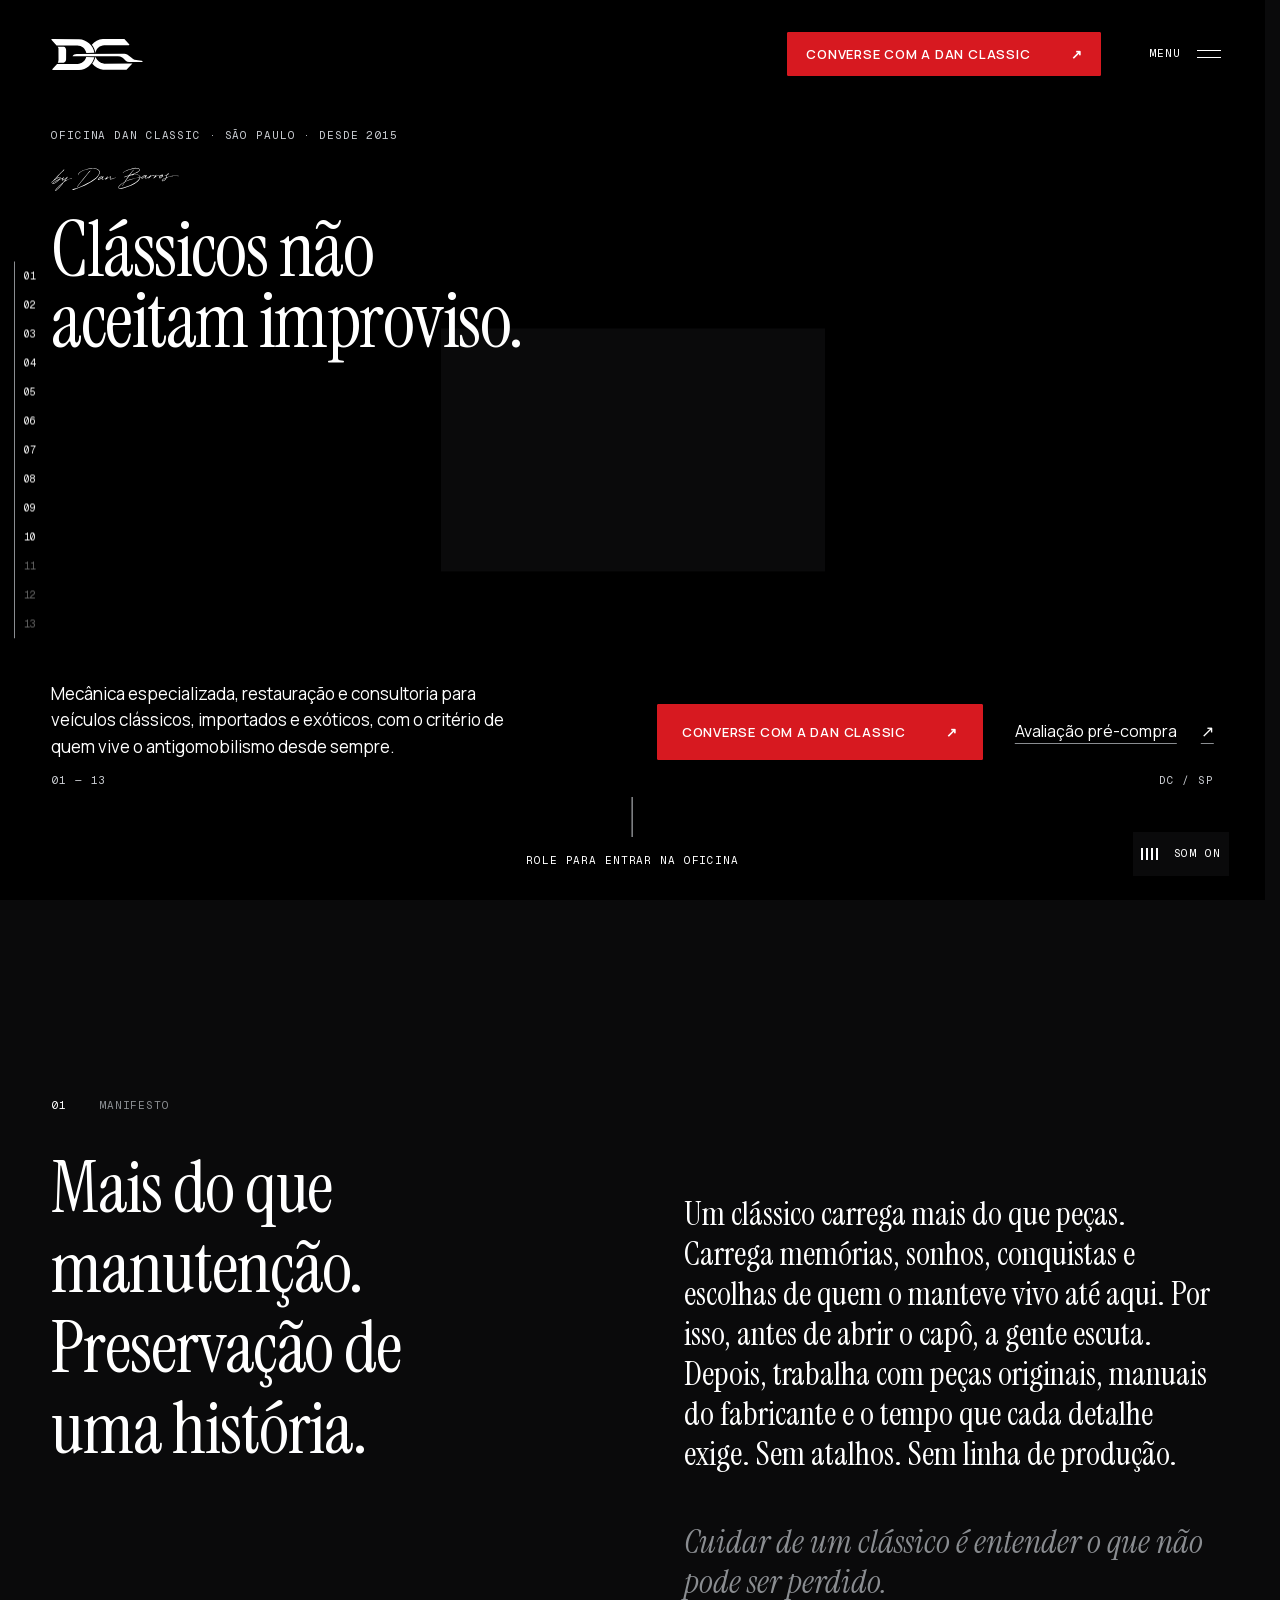
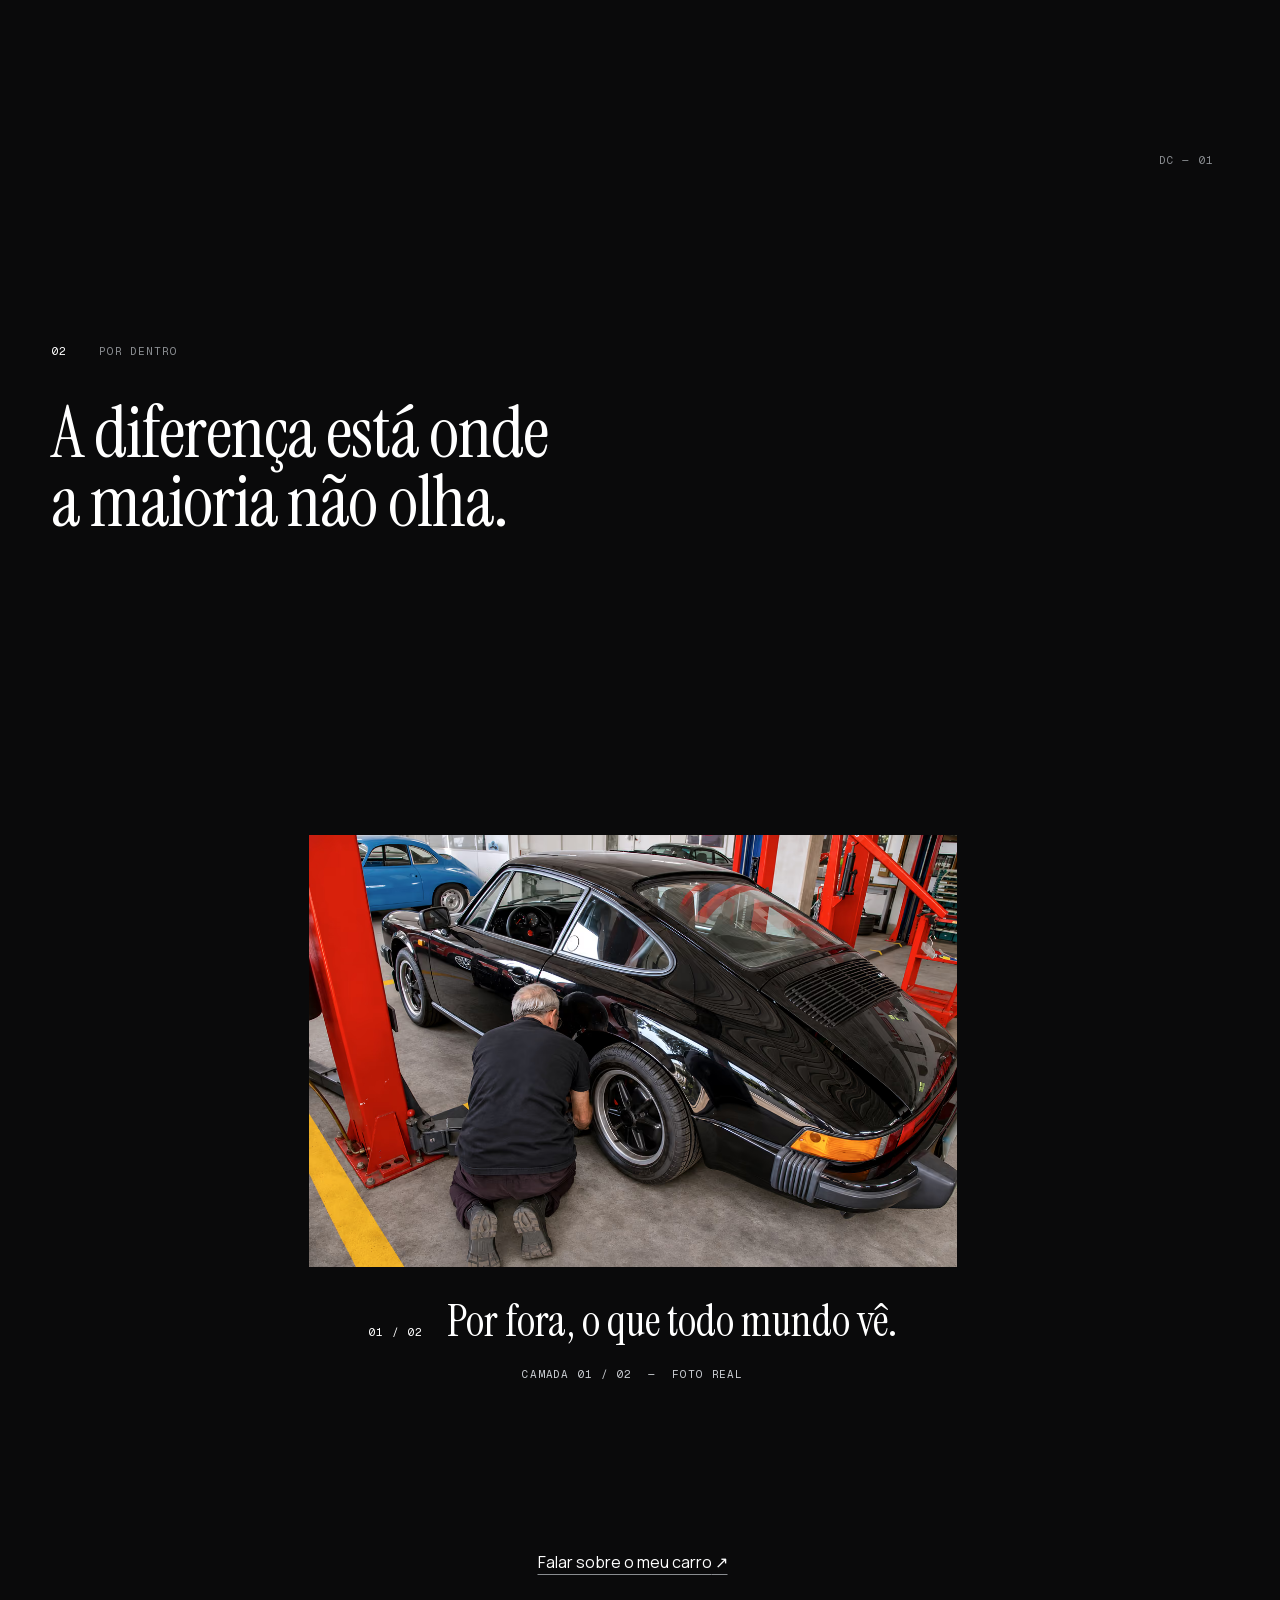
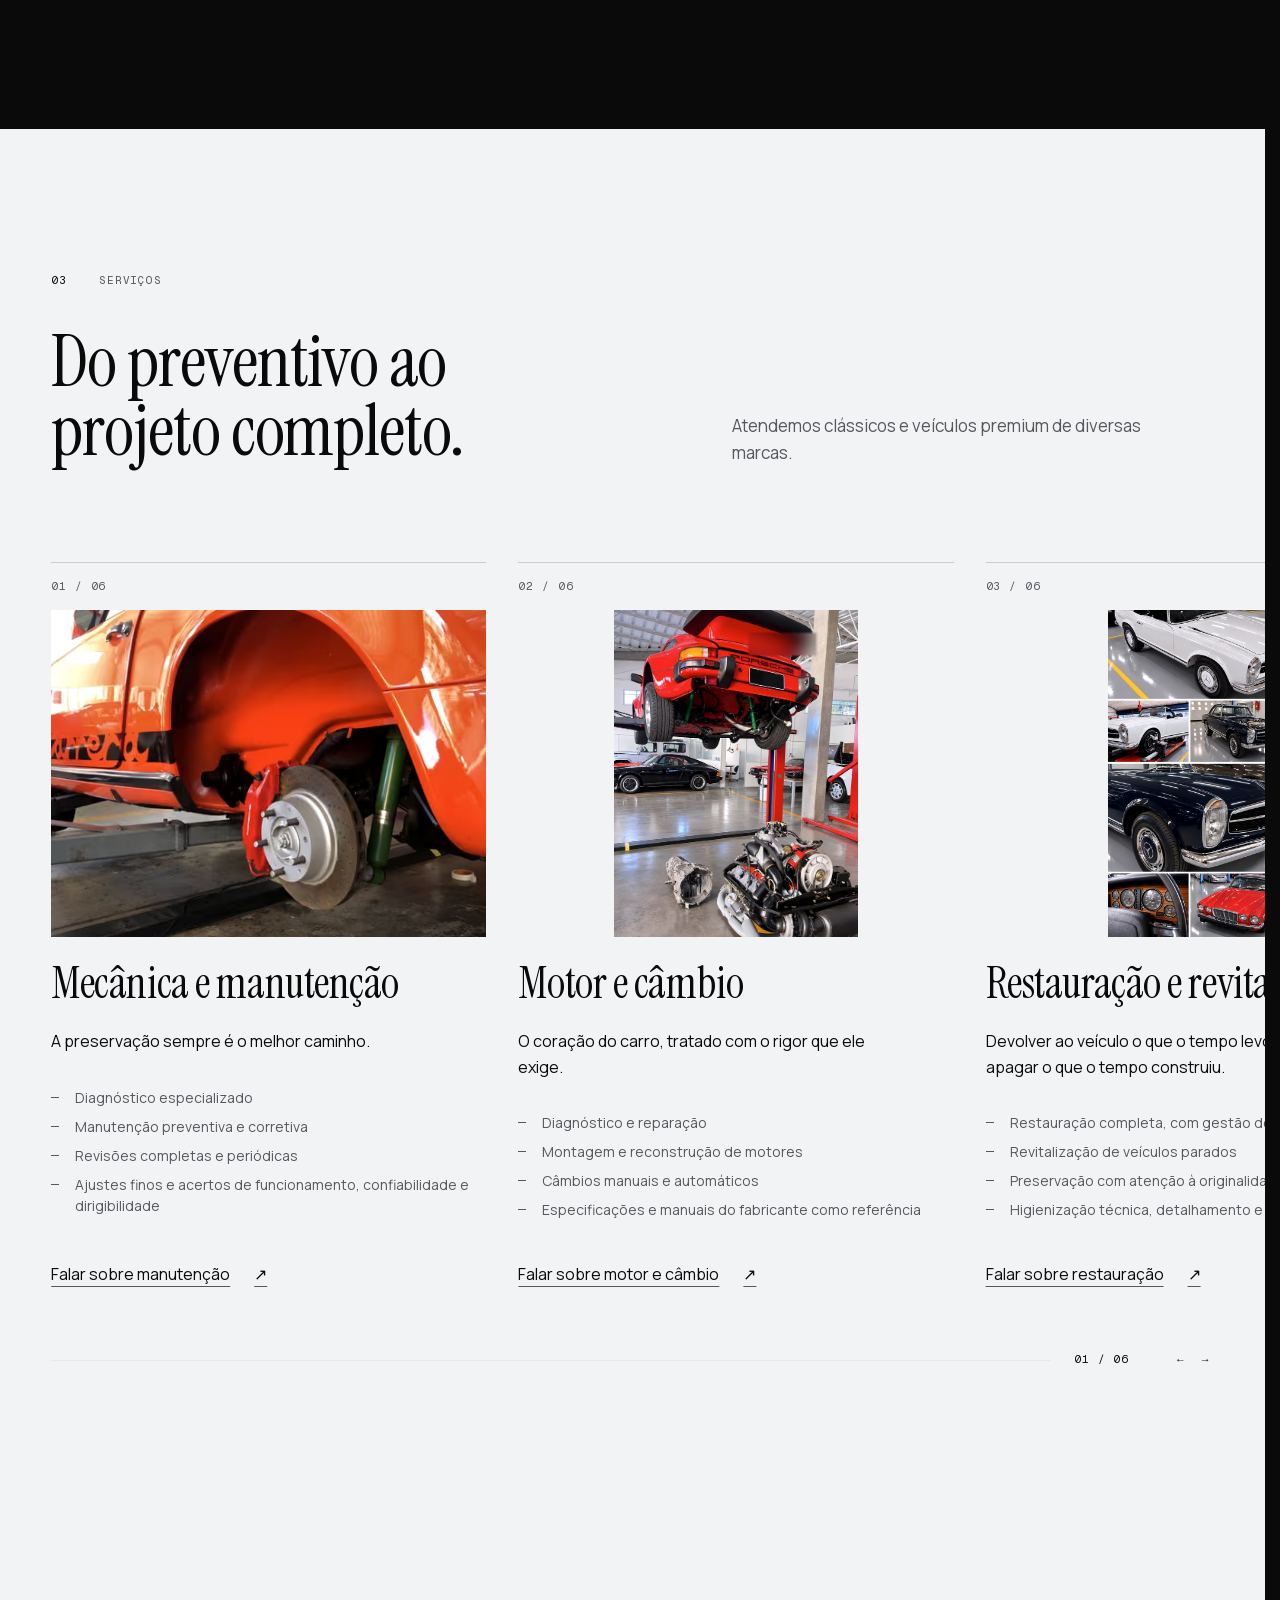
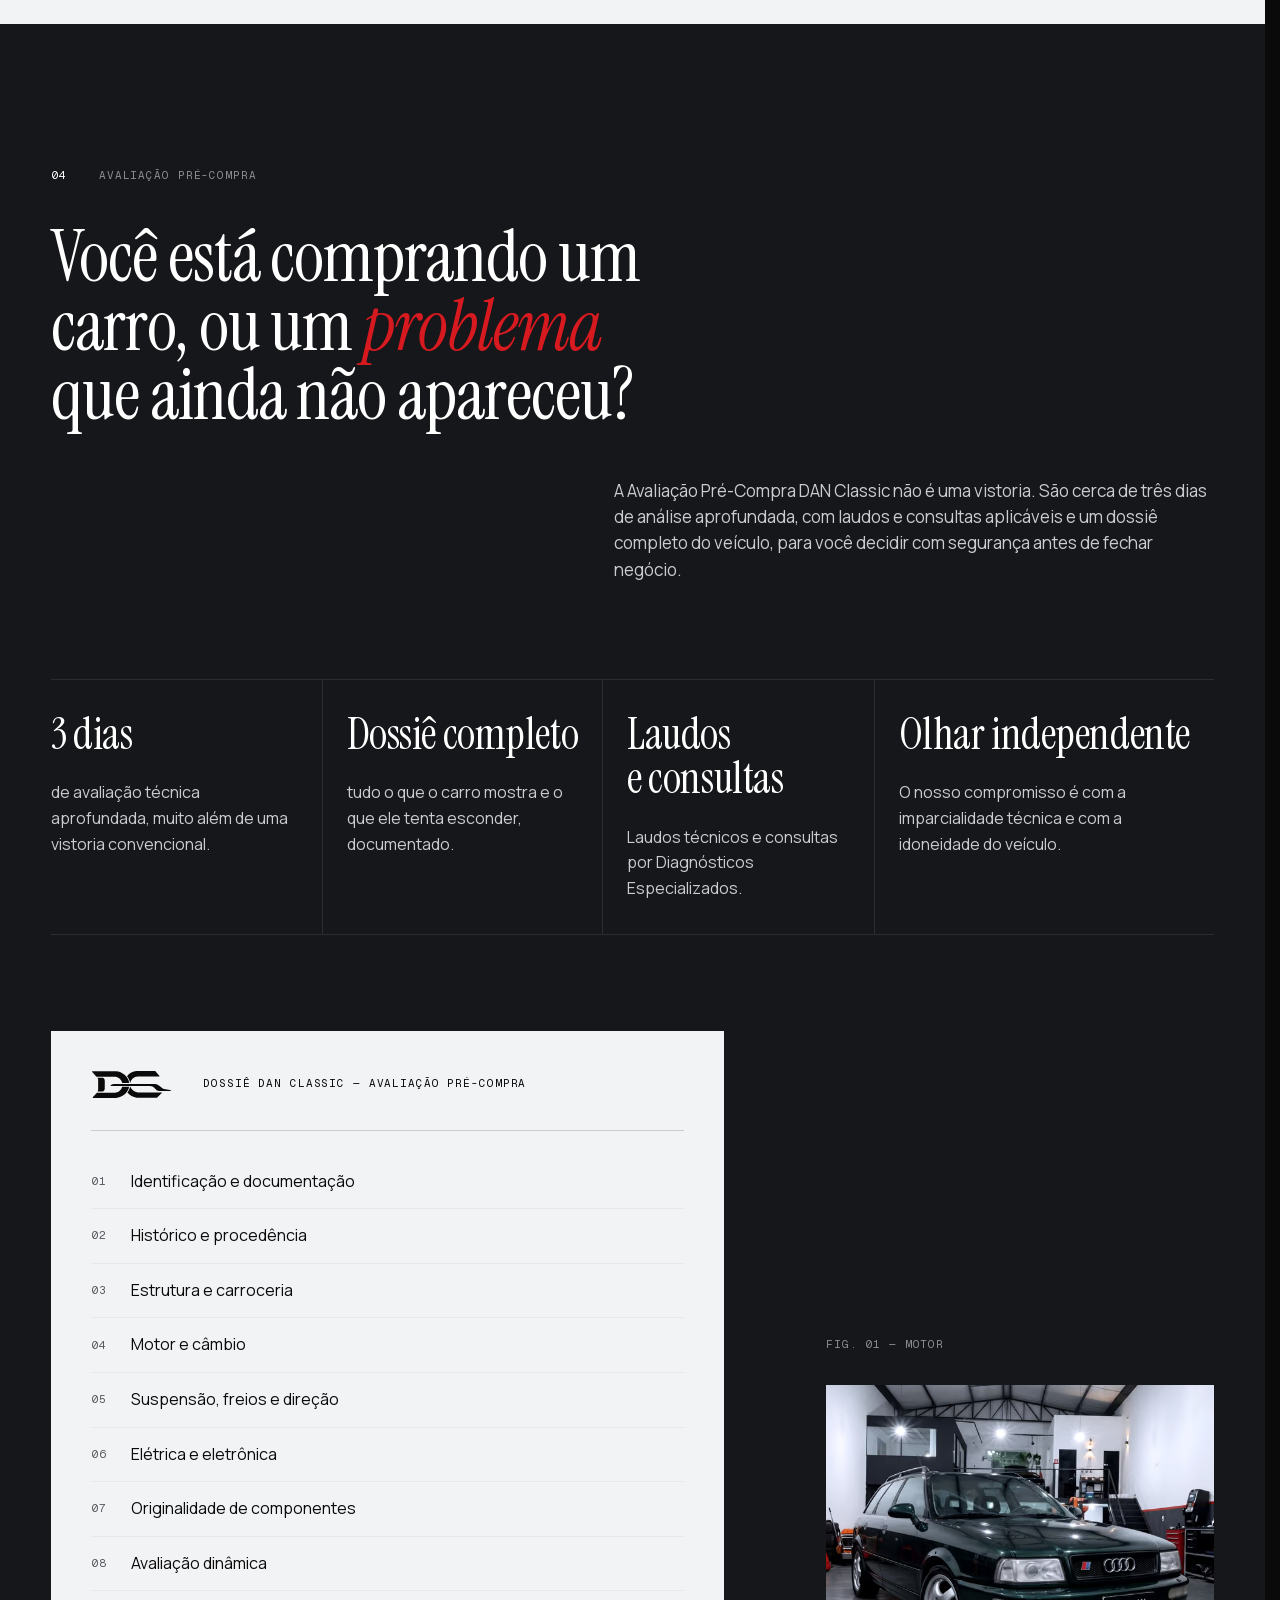
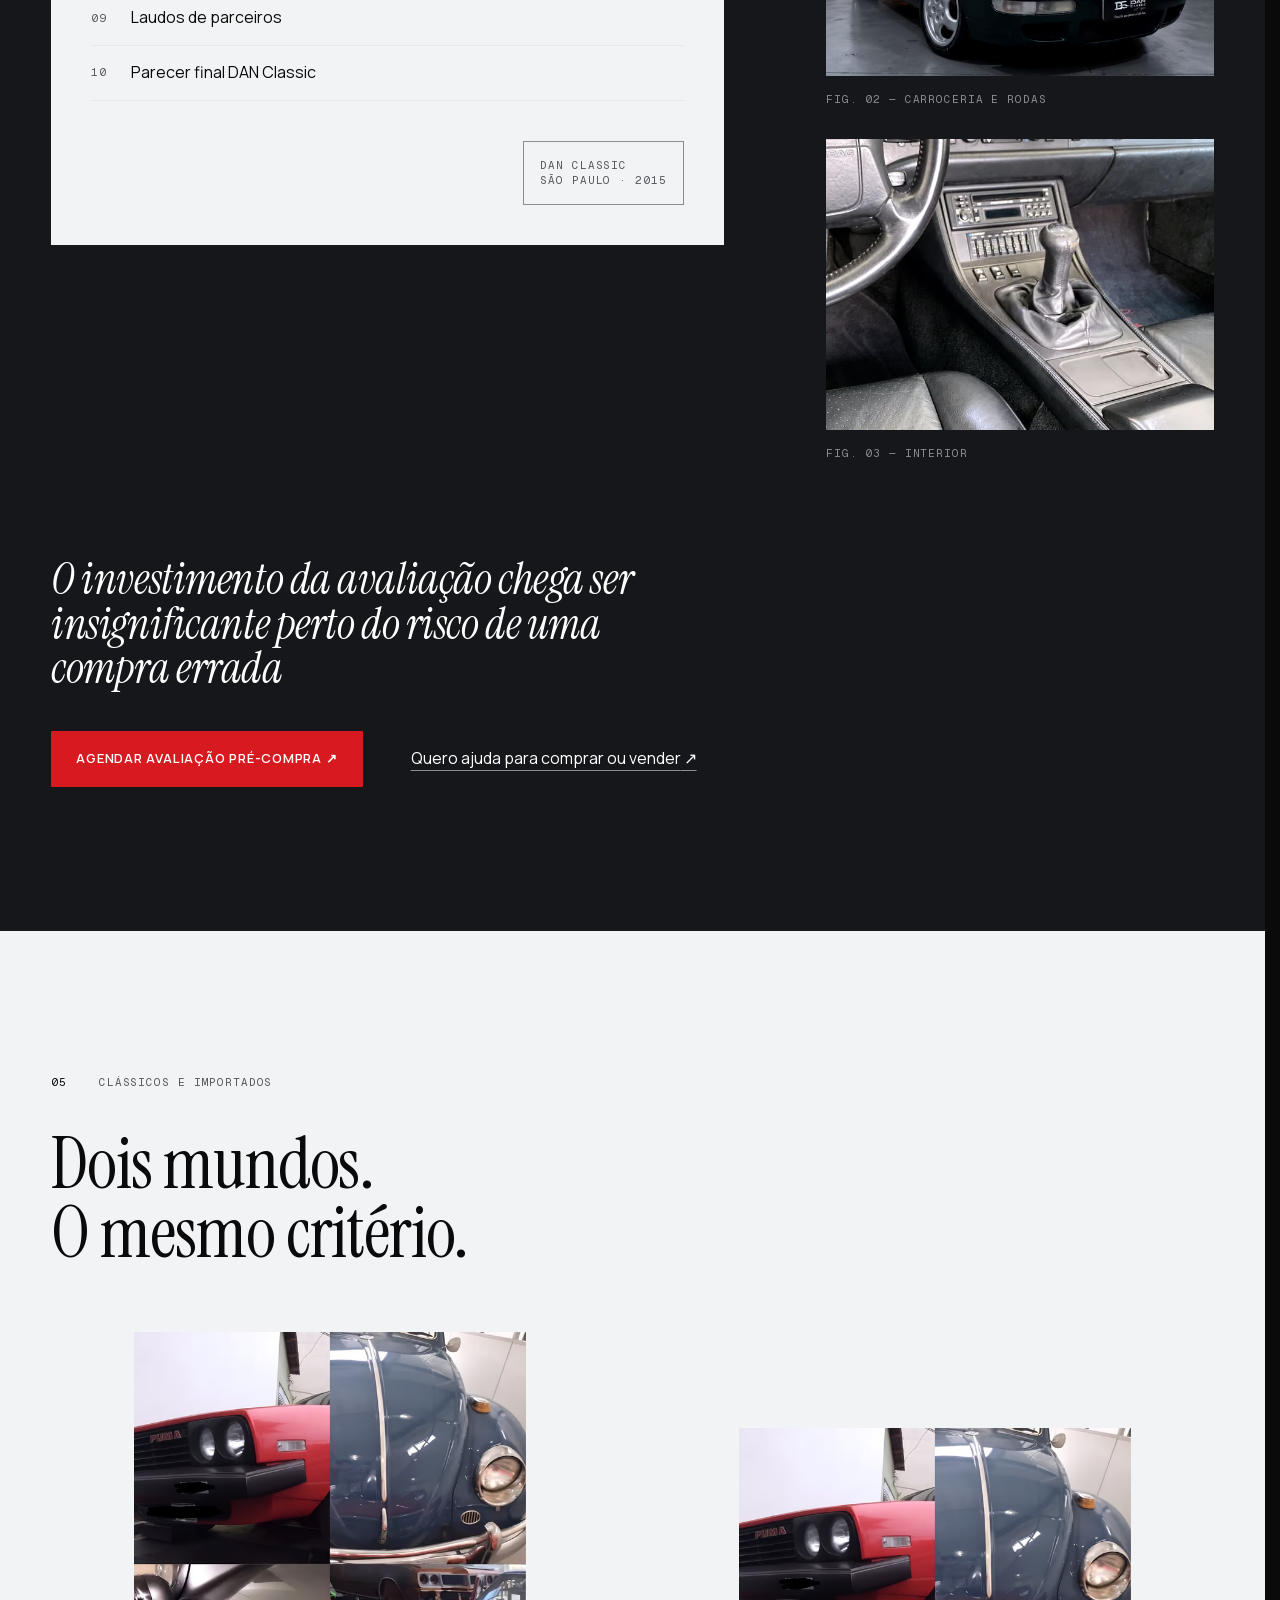
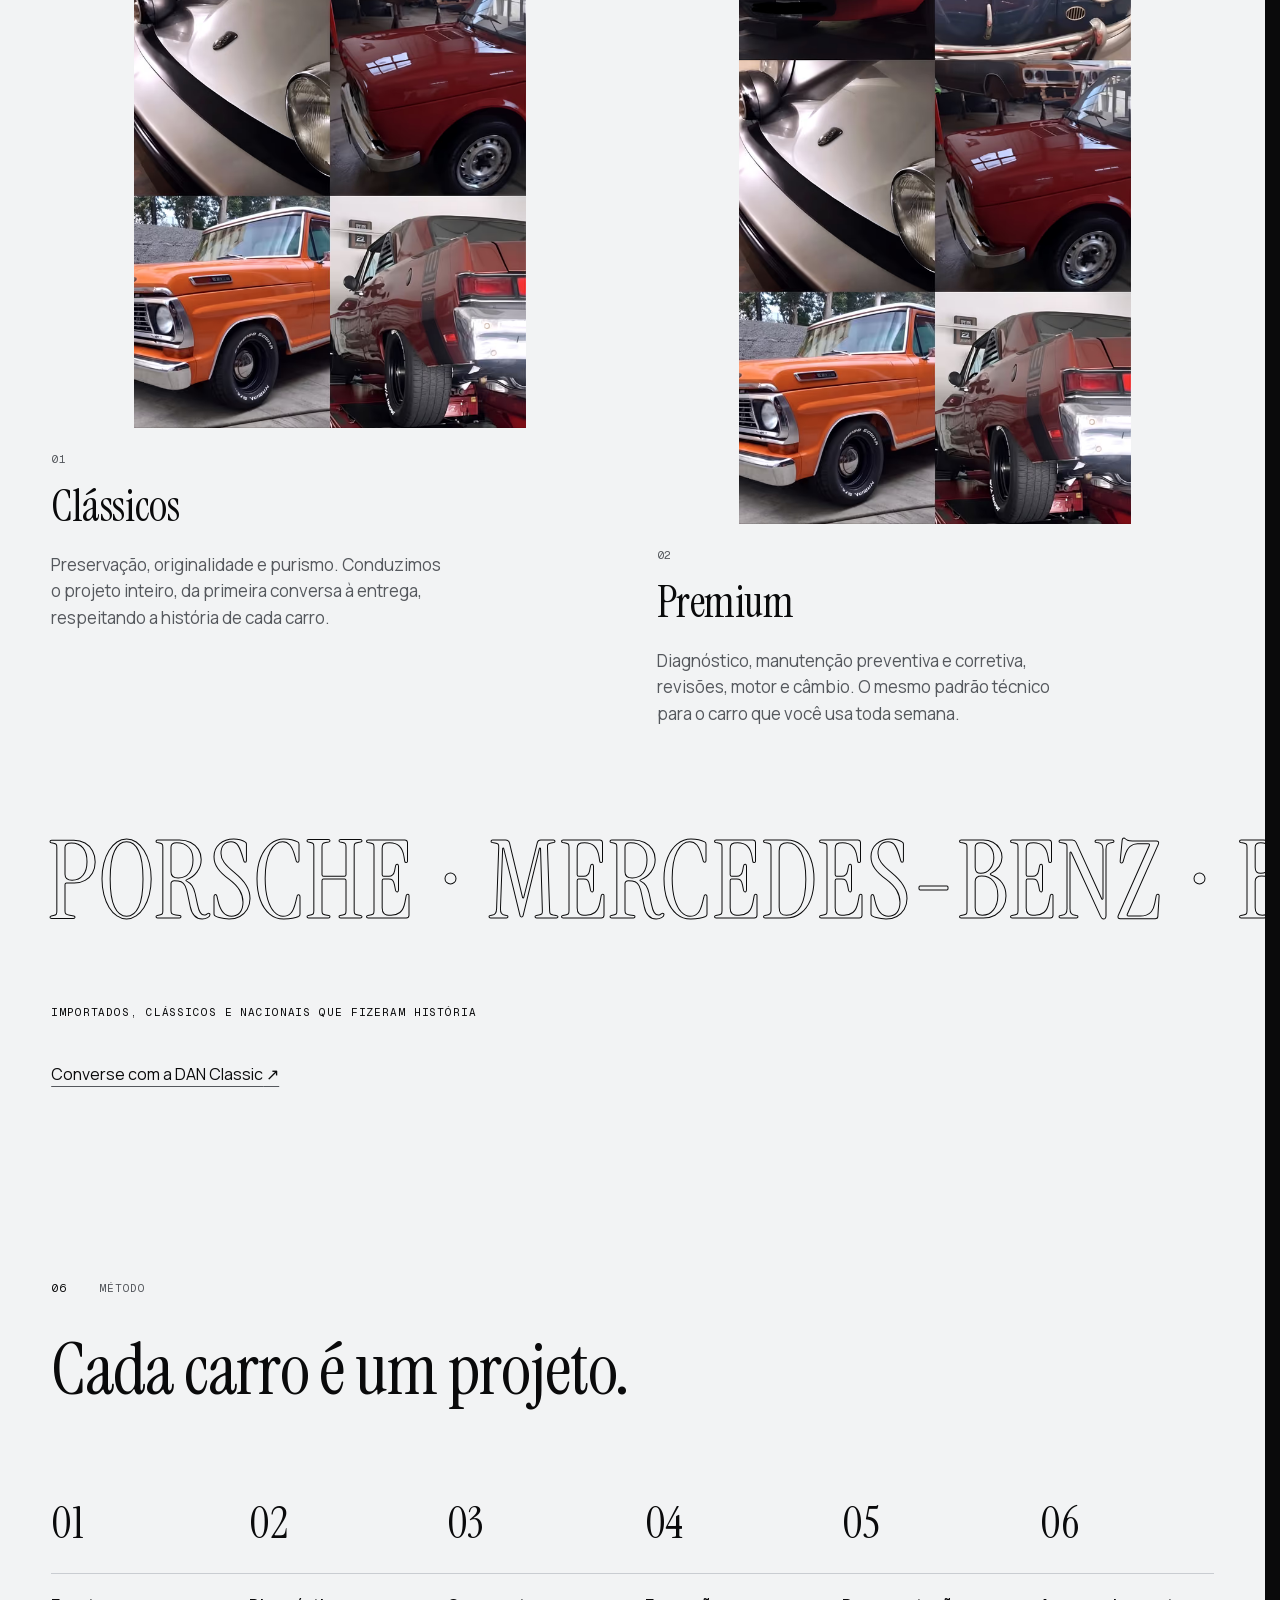
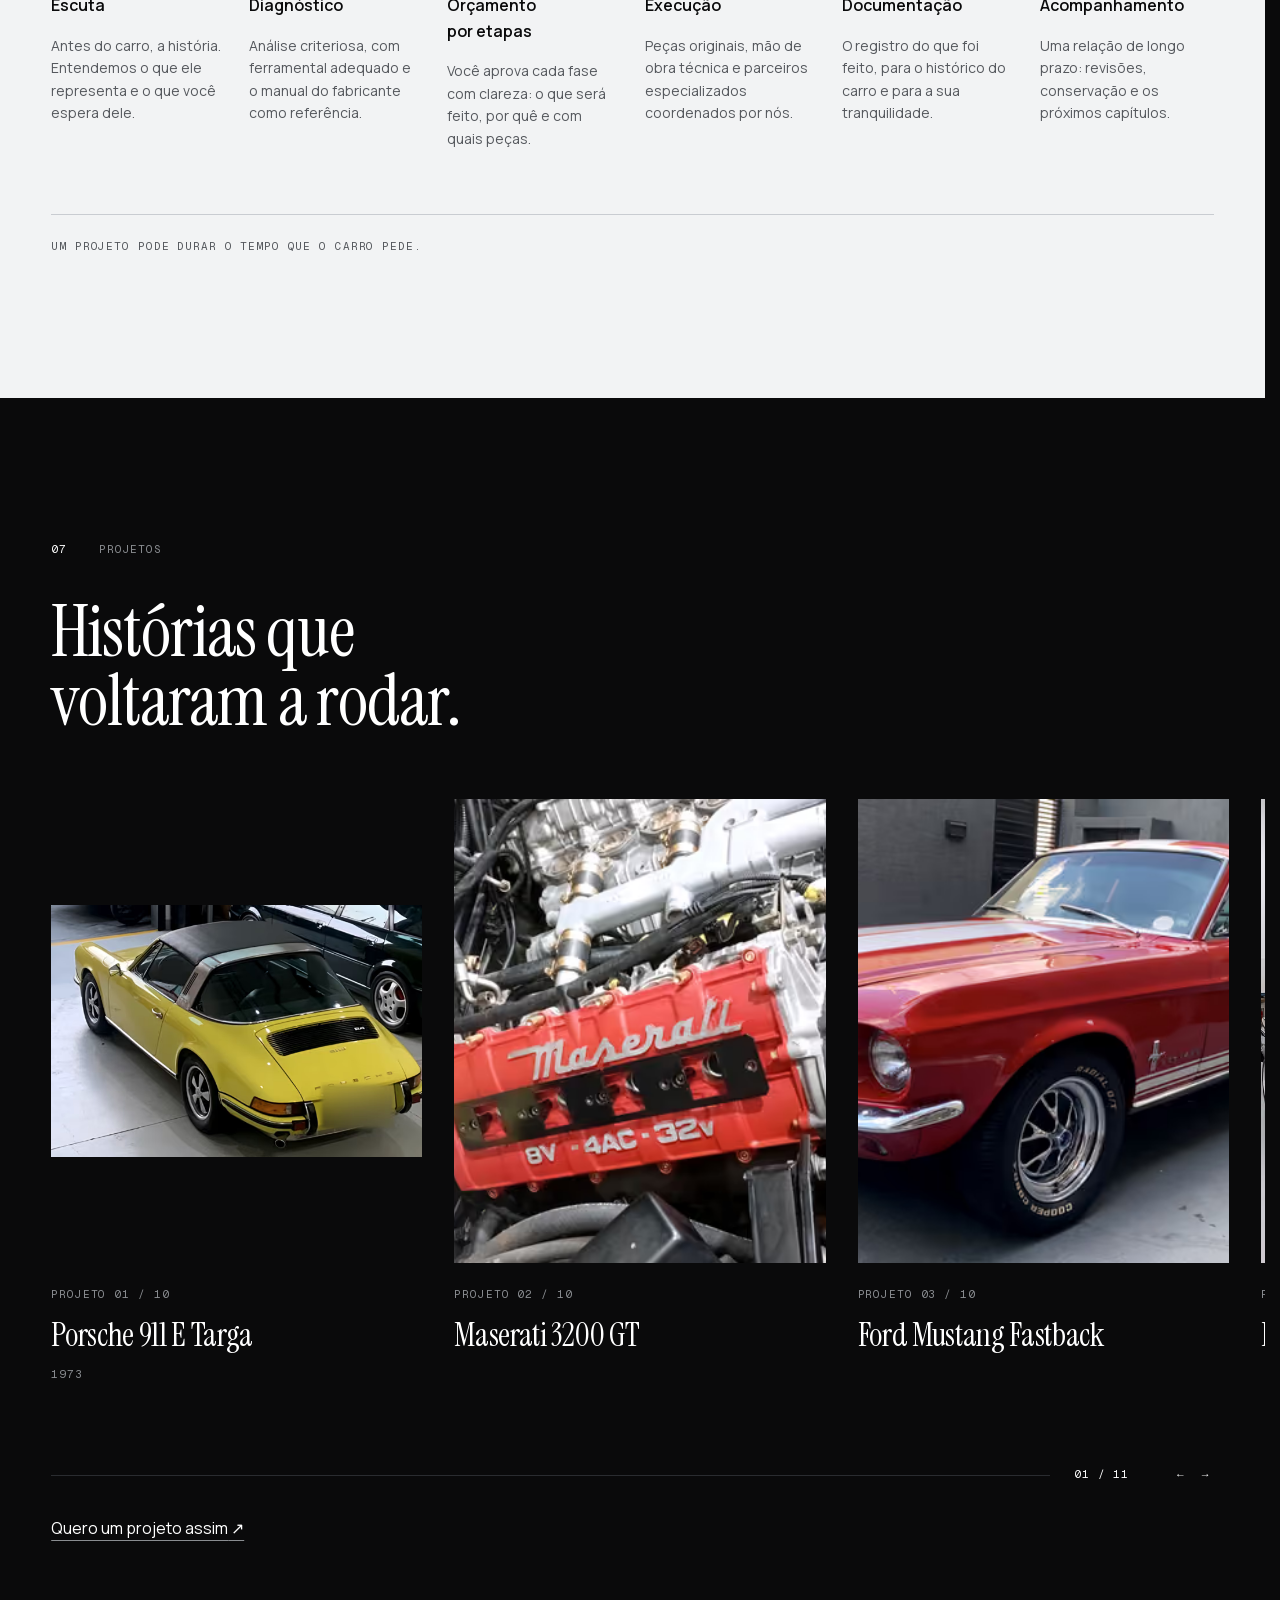
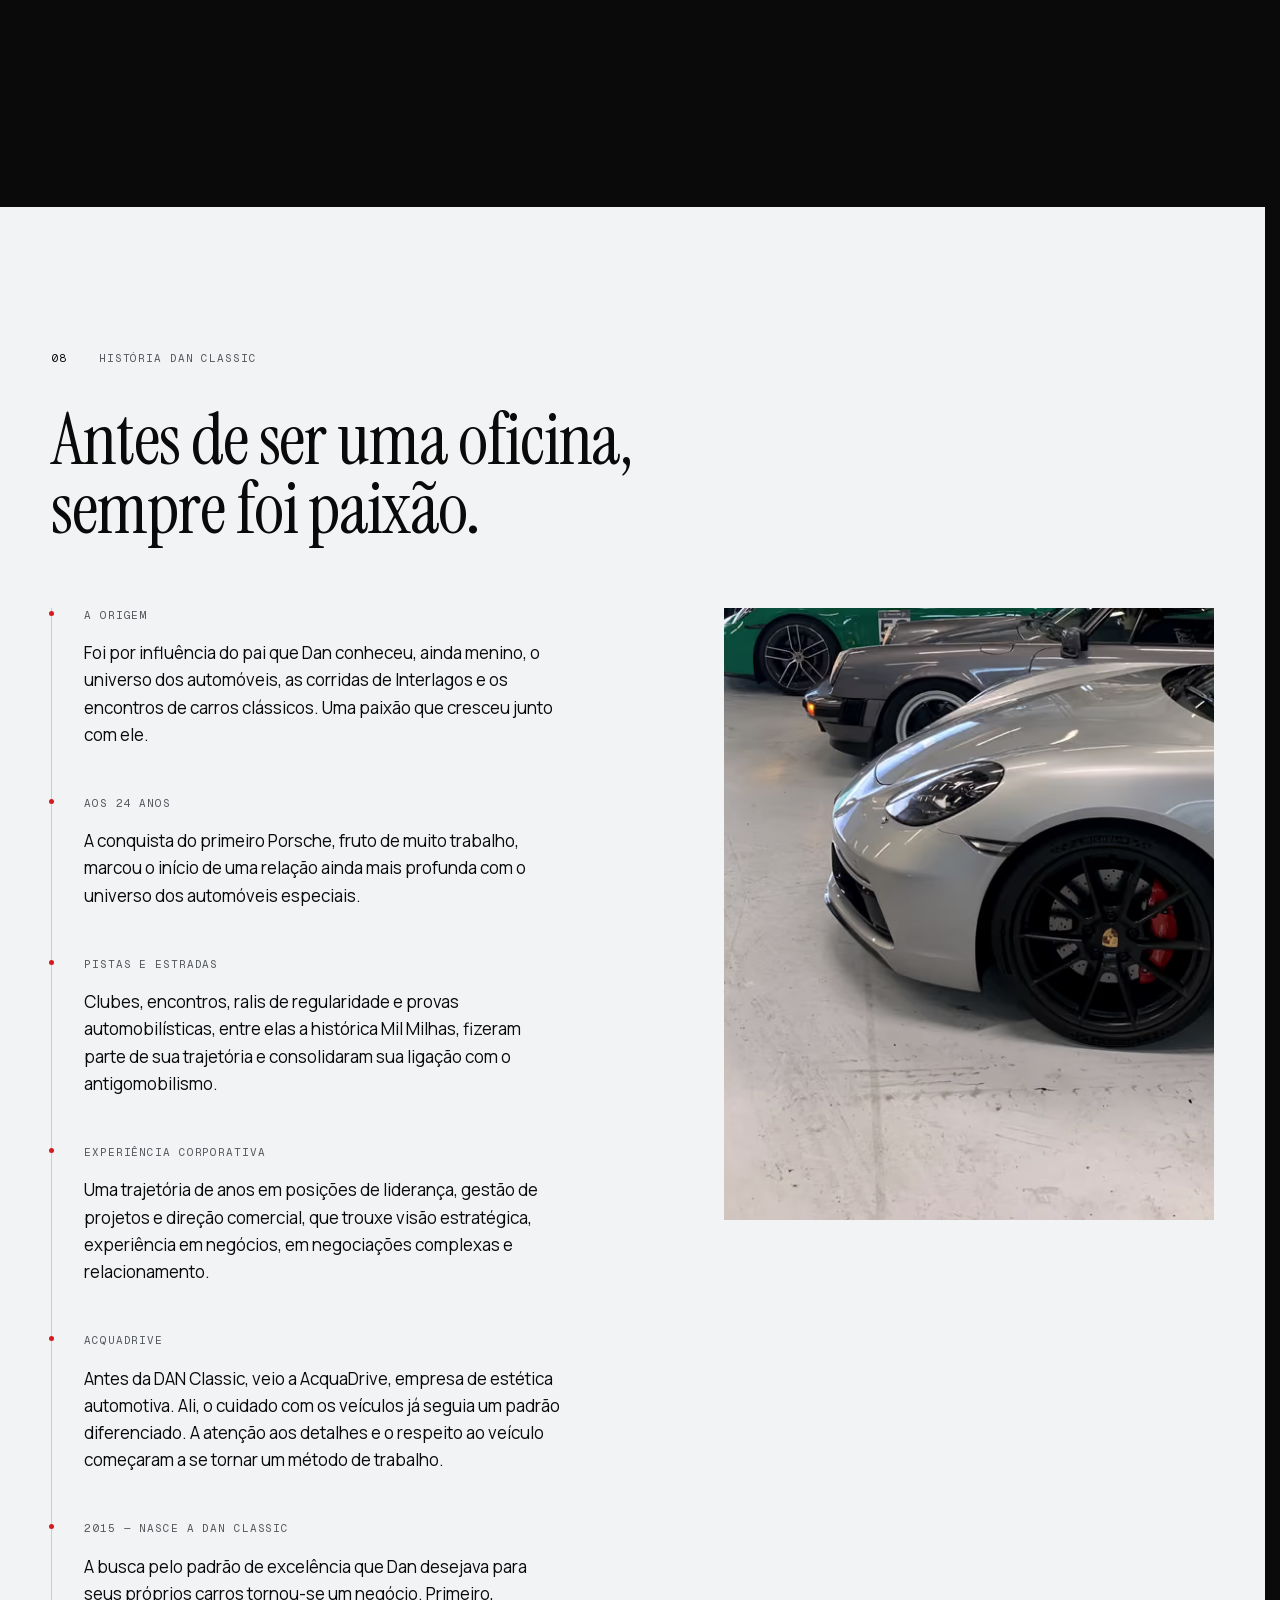
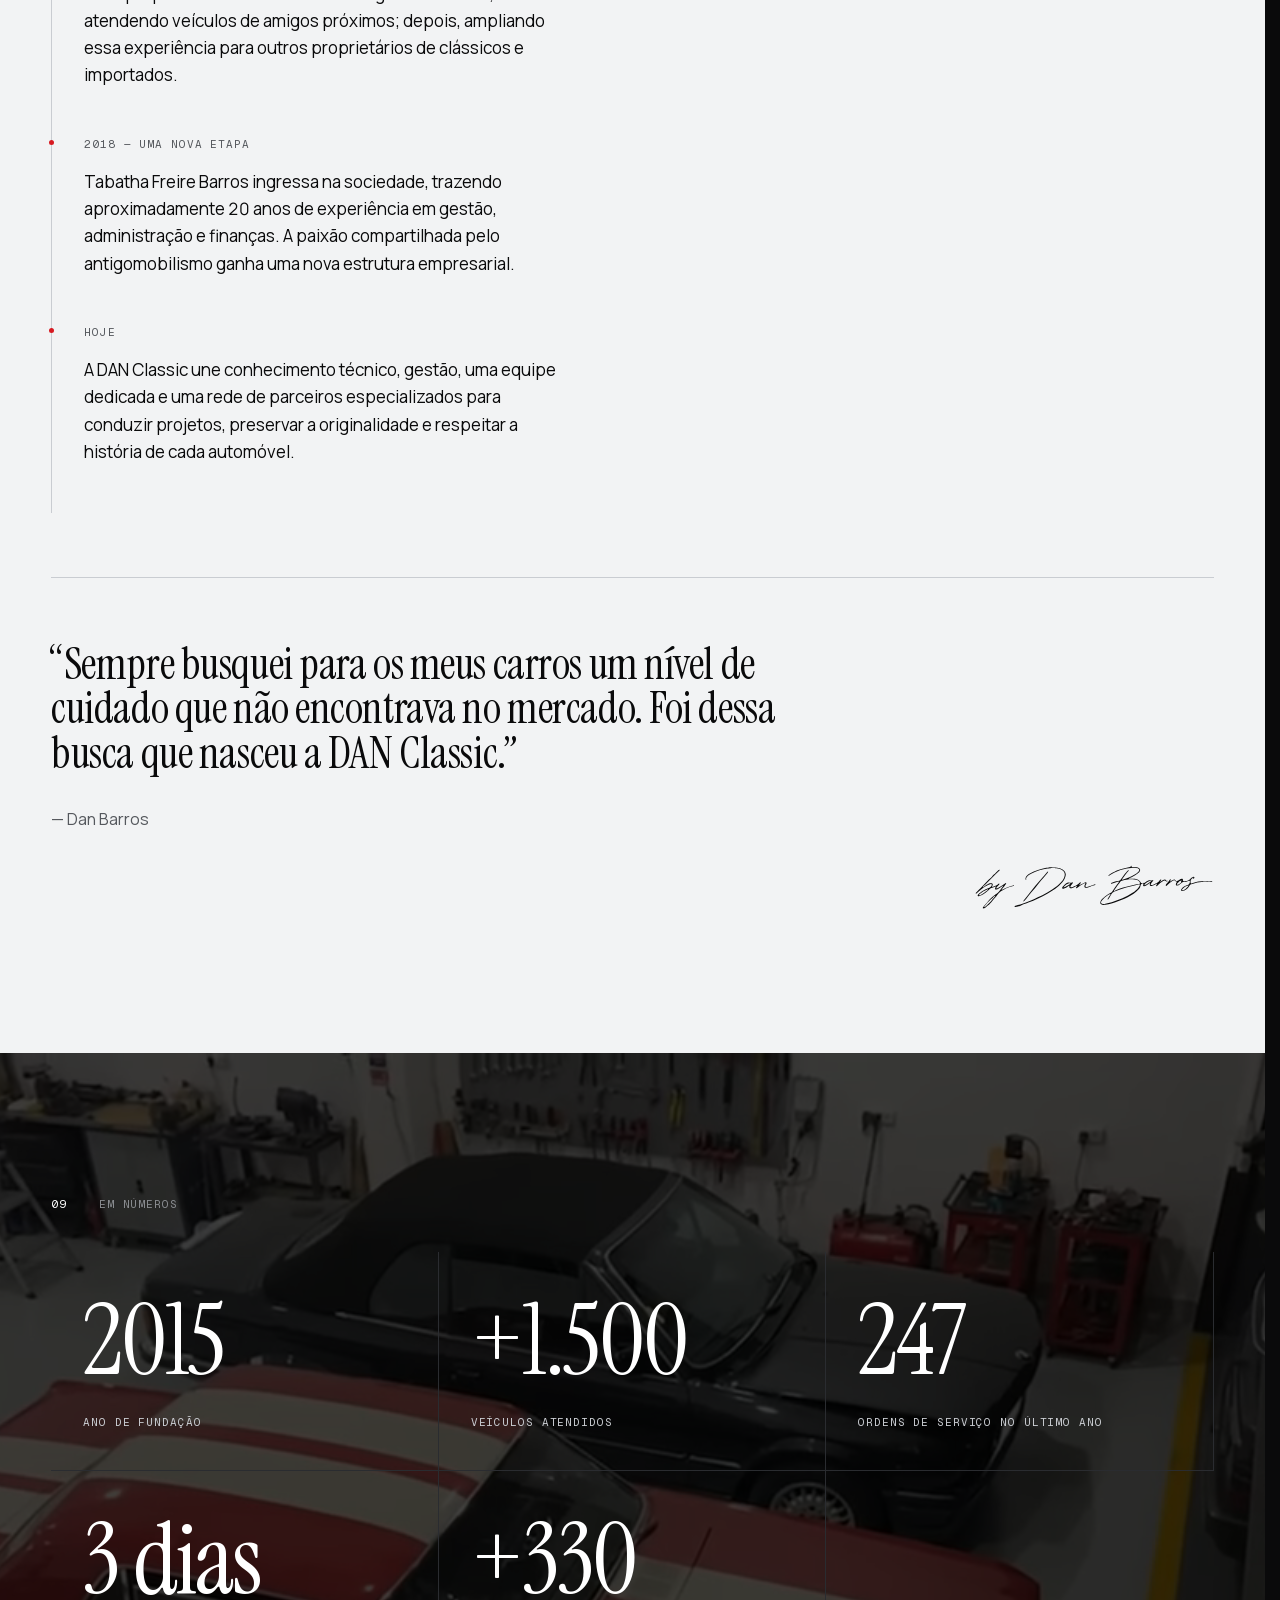
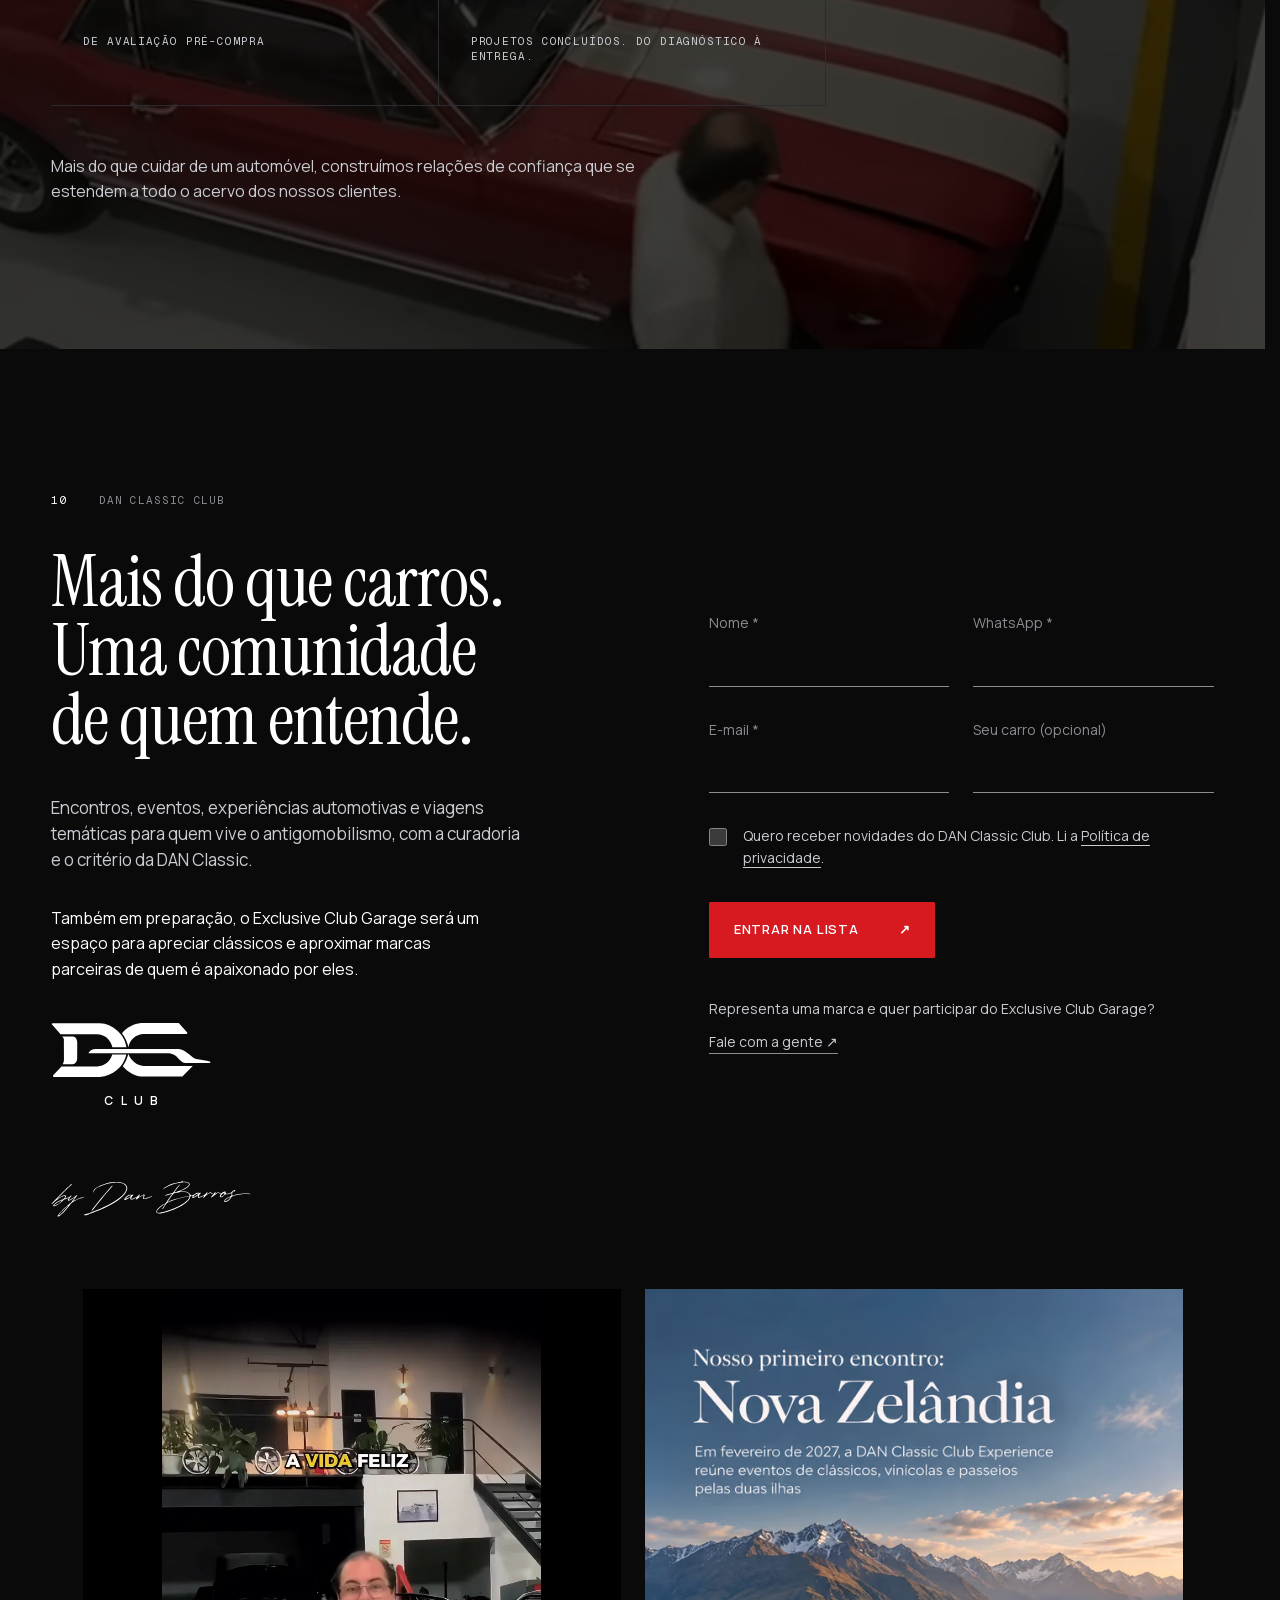
==== commit 99eb89f1: "Atualiza imagem de Classicos C42" ====
--- a/index.html
+++ b/index.html
@@ -1 +1 @@
-<!DOCTYPE html><html lang="pt-BR" class="_18QN8G_variable _6YOPiG_variable ZGwrmq_variable JyaZiG_variable"><head><meta charSet="utf-8"/><meta name="viewport" content="width=device-width, initial-scale=1"/><link rel="preload" href="/_next/static/media/07a39a8a4660cc7c-s.p.0r6juujl39pe6.woff2" as="font" crossorigin="" type="font/woff2"/><link rel="preload" href="/_next/static/media/82450a180bcad83c-s.p.0p-wng2nn8o-p.woff2" as="font" crossorigin="" type="font/woff2"/><link rel="preload" href="/_next/static/media/d902bc2bfdd0a4cb-s.p.1g73gv09-xcb6.woff2" as="font" crossorigin="" type="font/woff2"/><link rel="preload" href="/_next/static/media/e63b65bb308a9351-s.p.3j3877k49yy0l.woff2" as="font" crossorigin="" type="font/woff2"/><link rel="preload" href="/brand/dc-monograma.svg" as="image" crossorigin="anonymous" fetchPriority="high"/><link rel="stylesheet" href="/_next/static/chunks/0hwmgbbgh5hbd.css" data-precedence="next"/><link rel="stylesheet" href="/_next/static/chunks/3vts3do604lvc.css" data-precedence="next"/><link rel="preload" as="script" fetchPriority="low" href="/_next/static/chunks/19wg2q9r2_sev.js"/><script src="/_next/static/chunks/1c0mhc5ebbn3y.js" async=""></script><script src="/_next/static/chunks/3wbm-994r45kr.js" async=""></script><script src="/_next/static/chunks/turbopack-3-ry682tkyiqk.js" async=""></script><script src="/_next/static/chunks/2xue6hx9j6u86.js" async=""></script><script src="/_next/static/chunks/3muitriy4zyzn.js" async=""></script><script src="/_next/static/chunks/3bagk905o1fxq.js" async=""></script><script src="/_next/static/chunks/3drhgt3ea58j4.js" async=""></script><script src="/_next/static/chunks/08_hi3djp-mpx.js" async=""></script><script src="/_next/static/chunks/1_57cl1dvsmfa.js" async=""></script><meta name="next-size-adjust" content=""/><link rel="preload" as="image" href="/brand/dc-monograma.svg" crossorigin="anonymous" fetchPriority="high"/><title>Oficina DAN Classic | Mecânica e restauração de clássicos em SP</title><meta name="description" content="Mecânica especializada, restauração, avaliação pré-compra e assessoria para placa preta de veículos clássicos e importados. São Paulo, desde 2015."/><meta name="robots" content="index, follow"/><link rel="canonical" href="https://oficinadanclassic.com.br/"/><meta property="og:title" content="Oficina DAN Classic: clássicos não aceitam improviso"/><meta property="og:description" content="Mecânica especializada, restauração e consultoria para clássicos e importados. São Paulo, desde 2015."/><meta property="og:url" content="https://oficinadanclassic.com.br/"/><meta property="og:site_name" content="Oficina DAN Classic"/><meta property="og:locale" content="pt_BR"/><meta property="og:image" content="https://oficinadanclassic.com.br/og/og-dan-classic-r20261109.jpg"/><meta property="og:image:type" content="image/jpeg"/><meta property="og:image:width" content="1200"/><meta property="og:image:height" content="630"/><meta property="og:image:alt" content="Oficina DAN Classic: clássicos não aceitam improviso"/><meta property="og:type" content="website"/><meta name="twitter:card" content="summary_large_image"/><meta name="twitter:title" content="Oficina DAN Classic: clássicos não aceitam improviso"/><meta name="twitter:description" content="Mecânica especializada, restauração e consultoria para clássicos e importados. São Paulo, desde 2015."/><meta name="twitter:image" content="https://oficinadanclassic.com.br/og/og-dan-classic-r20261109.jpg"/><meta name="twitter:image:alt" content="Oficina DAN Classic: clássicos não aceitam improviso"/><link rel="icon" href="/brand/favicon.svg" type="image/svg+xml"/><link rel="icon" href="/brand/favicon-32.png" sizes="32x32" type="image/png"/><link rel="apple-touch-icon" href="/brand/apple-touch-icon.png"/><script src="/_next/static/chunks/0cz1d0mv5g_q7.js" noModule=""></script></head><body data-theme="dark"><div hidden=""><!--$--><!--/$--></div><div class="koCuRq_site"><noscript><style>.preloader { display: none !important; } body:has(.preloader[open]) { overflow: auto !important; }</style></noscript><dialog open="" class="preloader" aria-label="Oficina DAN Classic" aria-describedby="loader-description"><div class="preloader-center"><div class="loader-artifact" aria-hidden="true"><svg viewBox="0 0 360 180" class="loader-track"><path d="M90 24H270C310 24 336 52 336 90S310 156 270 156H90C50 156 24 128 24 90S50 24 90 24Z" class="loader-track-base"></path><path d="M90 24H270C310 24 336 52 336 90S310 156 270 156H90C50 156 24 128 24 90S50 24 90 24Z" pathLength="100" stroke-dasharray="100" stroke-dashoffset="100" class="loader-track-progress"></path><path d="M90 24H270C310 24 336 52 336 90S310 156 270 156H90C50 156 24 128 24 90S50 24 90 24Z" pathLength="100" stroke-dasharray="7 93" class="loader-track-runner"></path></svg><div class="loader-mark"><span role="img" aria-label="DAN CLASSIC" class="brand brand-monogram loader-base" style="--brand-image:url(/brand/dc-monograma.svg)"></span><div class="loader-fill" style="clip-path:inset(0 100% 0 0)"><span role="img" aria-label="DAN CLASSIC" class="brand brand-monogram " style="--brand-image:url(/brand/dc-monograma.svg)"></span></div></div></div><span class="mono loader-count" role="progressbar" aria-valuemin="0" aria-valuemax="100" aria-valuenow="0" aria-label="OFICINA DAN CLASSIC — SÃO PAULO — DESDE 2015">000%</span><p id="loader-description" class="mono loader-line">OFICINA DAN CLASSIC — SÃO PAULO — DESDE 2015</p></div></dialog><script type="application/ld+json">[{"@context":"https://schema.org","@type":"AutoRepair","name":"Oficina DAN Classic","alternateName":"DAN Classic","legalName":"DARAMATA Serviços Automotivos Especializados Ltda.","url":"https://oficinadanclassic.com.br/","logo":"https://oficinadanclassic.com.br/brand/icon-512.png","image":"https://oficinadanclassic.com.br/og/og-dan-classic-r20261109.jpg","telephone":"+55-11-3742-4012","email":"adm@danclassicoseimportados.com.br","foundingDate":"2015","founder":{"@type":"Person","name":"Dan Barros"},"address":{"@type":"PostalAddress","streetAddress":"R. Eng. José Valter Seng, 161 – Ferreira","addressLocality":"São Paulo","addressRegion":"SP","postalCode":"05522-020","addressCountry":"BR"},"geo":{"@type":"GeoCoordinates","latitude":-23.5929185,"longitude":-46.737147},"openingHoursSpecification":[{"@type":"OpeningHoursSpecification","dayOfWeek":["Monday","Tuesday","Wednesday","Thursday","Friday"],"opens":"08:00","closes":"13:00"},{"@type":"OpeningHoursSpecification","dayOfWeek":["Monday","Tuesday","Wednesday","Thursday","Friday"],"opens":"14:00","closes":"17:30"}],"areaServed":"São Paulo","sameAs":["https://www.instagram.com/oficinadanclassic/"]},{"@context":"https://schema.org","@type":"FAQPage","mainEntity":[{"@type":"Question","name":"Vocês atendem veículos premium?","acceptedAnswer":{"@type":"Answer","text":"Sim. Além dos clássicos, atendemos veículos premium, com diagnóstico, manutenção preventiva e corretiva, revisões, motor e câmbio, sempre no mesmo padrão técnico."}},{"@type":"Question","name":"Quais marcas vocês atendem?","acceptedAnswer":{"@type":"Answer","text":"Atendemos marcas premium e veículos exclusivos, entre elas Porsche, Mercedes-Benz, BMW, Audi, Maserati, Ford, Volvo, Dodge, Oldsmobile, VW, Puma, Envemo, Fiat, Alfa Romeo, Chevrolet, Aston Martin, Cadillac e Ferrari. Se o seu carro é especial para você, vale a conversa."}},{"@type":"Question","name":"Quais são os serviços de lavagem e detalhamento automotivo oferecidos pela DAN Classic?","acceptedAnswer":{"@type":"Answer","text":"Oferecemos lavagem técnica, higienização, descontaminação e detalhamento automotivo, com produtos de alta qualidade e técnicas específicas para cada veículo e acabamento. Cada procedimento recebe atenção aos detalhes e à preservação da pintura, dos materiais e dos componentes, respeitando a originalidade do automóvel. Nosso propósito é preservar a estética, a integridade e o valor de cada veículo."}},{"@type":"Question","name":"Como funciona o orçamento?","acceptedAnswer":{"@type":"Answer","text":"O processo começa com uma conversa sobre o carro e o serviço desejado, seguida do diagnóstico. O orçamento apresenta etapas, peças e serviços para sua aprovação. As condições da avaliação inicial são informadas pela equipe antes do atendimento."}},{"@type":"Question","name":"Quanto tempo leva um serviço?","acceptedAnswer":{"@type":"Answer","text":"O prazo varia conforme o serviço, o estado do veículo e a disponibilidade de peças. Depois da avaliação, a equipe orienta sobre as etapas e a previsão de execução."}},{"@type":"Question","name":"O que é a Avaliação Pré-Compra?","acceptedAnswer":{"@type":"Answer","text":"É uma avaliação técnica do estado e do histórico do veículo antes da compra. A análise reúne os pontos encontrados e as informações disponíveis para ajudar você a decidir com mais clareza."}},{"@type":"Question","name":"Vocês emitem o certificado de Placa Preta?","acceptedAnswer":{"@type":"Answer","text":"A DAN Classic oferece assessoria técnica especializada em todo o processo de obtenção da Placa Preta, orientando e preparando o veículo para atender aos critérios de originalidade e conservação exigidos pelas entidades certificadoras. A certificação é realizada pelos órgãos competentes."}},{"@type":"Question","name":"Vocês ajudam a comprar ou vender um clássico?","acceptedAnswer":{"@type":"Answer","text":"Sim. Da escolha e da avaliação até a negociação e o acompanhamento, começando por entender por que você quer aquele carro."}},{"@type":"Question","name":"Vocês usam peças originais?","acceptedAnswer":{"@type":"Answer","text":"Priorizamos peças originais e seguimos as especificações e os manuais dos fabricantes. A escolha das peças é avaliada conforme o projeto e apresentada no orçamento."}},{"@type":"Question","name":"Onde fica a oficina e qual o horário?","acceptedAnswer":{"@type":"Answer","text":"A oficina fica na R. Eng. José Valter Seng, 161 – Ferreira, São Paulo – SP. Para combinar a visita e confirmar o horário de atendimento, fale com a equipe pelo WhatsApp."}}]}]</script><a class="skipLink" href="#conteudo">Pular para o conteúdo</a><div class="progress-bar" aria-hidden="true"></div><header class="site-header  " aria-hidden="false"><a aria-label="Oficina DAN Classic" class="header-logo" href="#inicio"><span role="img" aria-label="DAN CLASSIC" class="brand brand-monogram " style="--brand-image:url(/brand/dc-monograma.svg)"></span></a><div class="header-actions"><a class="button button-small" href="#formulario-contato" data-contact-code="MSG-GERAL" data-contact-section="header" data-cursor="link">Converse com a DAN Classic<span aria-hidden="true">↗</span></a><button class="menu-button mono" aria-haspopup="dialog" aria-expanded="false" aria-controls="site-menu" data-cursor="link">Menu<span aria-hidden="true" class="menu-icon"><i></i><i></i></span></button></div></header><dialog id="site-menu" class="menu-overlay" aria-label="Menu"><div class="menu-top"><span role="img" aria-label="DAN CLASSIC" class="brand brand-monogram " style="--brand-image:url(/brand/dc-monograma.svg)"></span><button class="text-button mono">Fechar<!-- --> <span aria-hidden="true">×</span></button></div><div class="menu-layout"><nav class="menu-links" aria-label="Menu"><a data-cursor="link" href="#manifesto"><span class="mono">01</span><span>Manifesto</span><span aria-hidden="true">↗</span></a><a data-cursor="link" href="#por-dentro"><span class="mono">02</span><span>Por dentro</span><span aria-hidden="true">↗</span></a><a data-cursor="link" href="#servicos"><span class="mono">03</span><span>Serviços</span><span aria-hidden="true">↗</span></a><a data-cursor="link" href="#pre-compra"><span class="mono">04</span><span>Pré-compra</span><span aria-hidden="true">↗</span></a><a data-cursor="link" href="#classicos-e-importados"><span class="mono">05</span><span>Clássicos e importados</span><span aria-hidden="true">↗</span></a><a data-cursor="link" href="#metodo"><span class="mono">06</span><span>Método</span><span aria-hidden="true">↗</span></a><a data-cursor="link" href="#projetos"><span class="mono">07</span><span>Projetos</span><span aria-hidden="true">↗</span></a><a data-cursor="link" href="#historia"><span class="mono">08</span><span>História</span><span aria-hidden="true">↗</span></a><a data-cursor="link" href="#club"><span class="mono">10</span><span>Club</span><span aria-hidden="true">↗</span></a><a data-cursor="link" href="#em-breve"><span class="mono">11</span><span>Em breve</span><span aria-hidden="true">↗</span></a><a data-cursor="link" href="#duvidas"><span class="mono">12</span><span>Dúvidas</span><span aria-hidden="true">↗</span></a><a data-cursor="link" href="#formulario-contato"><span class="mono">13</span><span>Contato</span><span aria-hidden="true">↗</span></a></nav><div class="menu-preview" aria-hidden="true"><picture class="asset-image " data-fit="contain" style="--focal-desktop:85% 50%;--focal-mobile:70% 50%;background-image:url([data-uri]);--image-fit:contain"><source media="(max-width: 767px)" type="image/avif" srcSet="/img/img-hero-r20261109-mobile-640.avif 640w, /img/img-hero-r20261109-mobile-1280.avif 1280w, /img/img-hero-r20261109-mobile-1920.avif 1920w, /img/img-hero-r20261109-mobile-2560.avif 2560w" sizes="35vw"/><source media="(max-width: 767px)" type="image/webp" srcSet="/img/img-hero-r20261109-mobile-640.webp 640w, /img/img-hero-r20261109-mobile-1280.webp 1280w, /img/img-hero-r20261109-mobile-1920.webp 1920w, /img/img-hero-r20261109-mobile-2560.webp 2560w" sizes="35vw"/><source type="image/avif" srcSet="/img/img-hero-r20261109-640.avif 640w, /img/img-hero-r20261109-1280.avif 1280w, /img/img-hero-r20261109-1920.avif 1920w, /img/img-hero-r20261109-2560.avif 2560w, /img/img-hero-r20261109-3840.avif 3840w" sizes="35vw"/><source type="image/webp" srcSet="/img/img-hero-r20261109-640.webp 640w, /img/img-hero-r20261109-1280.webp 1280w, /img/img-hero-r20261109-1920.webp 1920w, /img/img-hero-r20261109-2560.webp 2560w, /img/img-hero-r20261109-3840.webp 3840w" sizes="35vw"/><img src="/img/img-hero-r20261109-1920.webp" width="1920" height="3413" alt="" loading="lazy" fetchPriority="auto" decoding="async"/></picture><span class="mono">OFICINA DAN CLASSIC · SÃO PAULO · DESDE 2015</span></div></div><p class="mono menu-footer">(11) 3742-4012 · @oficinadanclassic · R. Eng. José Valter Seng, 161 – São Paulo</p></dialog><nav class="chapter-index " aria-label="Capítulos" aria-hidden="false"><a class="" data-cursor="link" href="#manifesto"><span>01</span><span class="chapter-label">Manifesto</span></a><a class="" data-cursor="link" href="#por-dentro"><span>02</span><span class="chapter-label">Por dentro</span></a><a class="" data-cursor="link" href="#servicos"><span>03</span><span class="chapter-label">Serviços</span></a><a class="" data-cursor="link" href="#pre-compra"><span>04</span><span class="chapter-label">Pré-compra</span></a><a class="" data-cursor="link" href="#classicos-e-importados"><span>05</span><span class="chapter-label">Clássicos e importados</span></a><a class="" data-cursor="link" href="#metodo"><span>06</span><span class="chapter-label">Método</span></a><a class="" data-cursor="link" href="#projetos"><span>07</span><span class="chapter-label">Projetos</span></a><a class="" data-cursor="link" href="#historia"><span>08</span><span class="chapter-label">História</span></a><a class="" data-cursor="link" href="#numeros"><span>09</span><span class="chapter-label">EM NÚMEROS</span></a><a class="" data-cursor="link" href="#club"><span>10</span><span class="chapter-label">Club</span></a><a class="" data-cursor="link" href="#em-breve"><span>11</span><span class="chapter-label">Em breve</span></a><a class="" data-cursor="link" href="#duvidas"><span>12</span><span class="chapter-label">Dúvidas</span></a><a class="" data-cursor="link" href="#formulario-contato"><span>13</span><span class="chapter-label">Contato</span></a></nav><a class="persistent-cta mono " tabindex="-1" aria-hidden="true" href="#formulario-contato" data-contact-code="MSG-GERAL" data-contact-section="persistente" data-cursor="link">Converse com a DAN Classic<span aria-hidden="true">↗</span></a><button class="sound-toggle mono " aria-hidden="false" aria-label="SOM OFF — Ligar música" aria-pressed="false" data-sound="false" data-cursor="link"><span class="sound-bars" aria-hidden="true"><i></i><i></i><i></i><i></i></span><span>SOM OFF</span></button><dialog id="cookie-preferences" class="preferences-dialog" aria-labelledby="prefs-title"><div class="preferences-top"><h2 id="prefs-title" class="display-m">Preferências de cookies</h2><button class="text-button mono">Fechar<!-- --> ×</button></div><form><label class="preference-row"><span><strong>Necessários</strong><span>Funcionamento do site e registro da sua escolha.</span></span><span><small>Sempre ativos</small></span></label><label class="preference-row"><span><strong>Medição</strong><span>Entender como o site é usado (Google Analytics).</span></span><span><input type="checkbox"/></span></label><label class="preference-row"><span><strong>Marketing</strong><span>Medir e melhorar anúncios (Meta e Google Ads).</span></span><span><input type="checkbox"/></span></label><div class="preferences-bottom"><a href="/privacidade/">Política de privacidade</a><button class="button" type="submit">Enviar<!-- --> ↗</button></div></form></dialog><div class="custom-cursor-layer" aria-hidden="true" hidden=""><span class="cursor-ring"></span><span class="cursor-label mono"></span></div><main id="conteudo" tabindex="-1"><section id="inicio" data-theme="dark" tabindex="-1" class="hero"><div class="hero-pin" data-hero-pin="true"><div class="hero-image hero-portrait" data-hero-image="true"><picture class="asset-image " data-fit="contain" style="--focal-desktop:85% 50%;--focal-mobile:70% 50%;background-image:url([data-uri]);--image-fit:contain"><source media="(max-width: 767px)" type="image/avif" srcSet="/img/img-hero-r20261109-mobile-640.avif 640w, /img/img-hero-r20261109-mobile-1280.avif 1280w, /img/img-hero-r20261109-mobile-1920.avif 1920w, /img/img-hero-r20261109-mobile-2560.avif 2560w" sizes="100vw"/><source media="(max-width: 767px)" type="image/webp" srcSet="/img/img-hero-r20261109-mobile-640.webp 640w, /img/img-hero-r20261109-mobile-1280.webp 1280w, /img/img-hero-r20261109-mobile-1920.webp 1920w, /img/img-hero-r20261109-mobile-2560.webp 2560w" sizes="100vw"/><source type="image/avif" srcSet="/img/img-hero-r20261109-640.avif 640w, /img/img-hero-r20261109-1280.avif 1280w, /img/img-hero-r20261109-1920.avif 1920w, /img/img-hero-r20261109-2560.avif 2560w, /img/img-hero-r20261109-3840.avif 3840w" sizes="100vw"/><source type="image/webp" srcSet="/img/img-hero-r20261109-640.webp 640w, /img/img-hero-r20261109-1280.webp 1280w, /img/img-hero-r20261109-1920.webp 1920w, /img/img-hero-r20261109-2560.webp 2560w, /img/img-hero-r20261109-3840.webp 3840w" sizes="100vw"/><img src="/img/img-hero-r20261109-1920.webp" width="1920" height="3413" alt="Detalhe do farol e da carroceria amarela de um Porsche na Oficina DAN Classic" loading="eager" fetchPriority="high" decoding="async"/></picture><div class="hero-shade" data-hero-shade="true"></div></div><div class="hero-thumbnail" aria-hidden="true"><picture class="asset-image " data-fit="contain" style="--focal-desktop:85% 50%;--focal-mobile:70% 50%;background-image:url([data-uri]);--image-fit:contain"><source media="(max-width: 767px)" type="image/avif" srcSet="/img/img-hero-r20261109-mobile-640.avif 640w, /img/img-hero-r20261109-mobile-1280.avif 1280w, /img/img-hero-r20261109-mobile-1920.avif 1920w, /img/img-hero-r20261109-mobile-2560.avif 2560w" sizes="(max-width: 767px) 70vw, 30vw"/><source media="(max-width: 767px)" type="image/webp" srcSet="/img/img-hero-r20261109-mobile-640.webp 640w, /img/img-hero-r20261109-mobile-1280.webp 1280w, /img/img-hero-r20261109-mobile-1920.webp 1920w, /img/img-hero-r20261109-mobile-2560.webp 2560w" sizes="(max-width: 767px) 70vw, 30vw"/><source type="image/avif" srcSet="/img/img-hero-r20261109-640.avif 640w, /img/img-hero-r20261109-1280.avif 1280w, /img/img-hero-r20261109-1920.avif 1920w, /img/img-hero-r20261109-2560.avif 2560w, /img/img-hero-r20261109-3840.avif 3840w" sizes="(max-width: 767px) 70vw, 30vw"/><source type="image/webp" srcSet="/img/img-hero-r20261109-640.webp 640w, /img/img-hero-r20261109-1280.webp 1280w, /img/img-hero-r20261109-1920.webp 1920w, /img/img-hero-r20261109-2560.webp 2560w, /img/img-hero-r20261109-3840.webp 3840w" sizes="(max-width: 767px) 70vw, 30vw"/><img src="/img/img-hero-r20261109-1920.webp" width="1920" height="3413" alt="" loading="lazy" fetchPriority="auto" decoding="async"/></picture></div><header class="container hero-copy"><p class="mono hero-eyebrow">OFICINA DAN CLASSIC · SÃO PAULO · DESDE 2015</p><span role="img" aria-label="by Dan Barros" class="brand brand-signature hero-signature" style="--brand-image:url(/brand/by-dan-barros.svg)"></span><h1 class="display-xl" data-hero-title="true">Clássicos não <span class="keep-last-words">aceitam improviso.</span></h1><div class="hero-bottom" data-hero-content="true"><p class="body-l">Mecânica especializada, restauração e consultoria para veículos clássicos, importados e exóticos, com o critério de quem vive o antigomobilismo desde sempre.</p><div class="hero-actions"><a class="button" href="#formulario-contato" data-contact-code="MSG-GERAL" data-contact-section="inicio" data-cursor="link">Converse com a DAN Classic<span aria-hidden="true">↗</span></a><a class="text-link" href="#formulario-contato" data-contact-code="MSG-PRE-COMPRA" data-contact-section="inicio" data-cursor="link">Avaliação pré-compra<span aria-hidden="true">↗</span></a></div></div></header><a class="hero-scroll mono" href="#manifesto"><span aria-hidden="true"></span>ROLE PARA ENTRAR NA OFICINA</a><div class="hero-registration mono" aria-hidden="true"><span>01 — 13</span><span>DC / SP</span></div></div></section><section id="manifesto" data-theme="dark" tabindex="-1" class="manifesto section-space"><div class="container manifesto-grid"><header class="section-heading"><p class="mono section-kicker"><span>01</span><span>MANIFESTO</span></p><h2 class="display-l" data-reveal="true">Mais do que manutenção. Preservação de <span class="keep-last-words">uma história.</span></h2></header><div class="manifesto-copy"><p class="manifesto-statement" data-reveal-words="true">Um clássico carrega mais do que peças. Carrega memórias, sonhos, conquistas e escolhas de quem o manteve vivo até aqui. Por isso, antes de abrir o capô, a gente escuta. Depois, trabalha com peças originais, manuais do fabricante e o tempo que cada detalhe exige. Sem atalhos. Sem linha de produção.</p><p class="manifesto-closing" data-reveal="true">Cuidar de um clássico é entender o que não pode ser perdido.</p></div></div><span class="section-coordinate mono" aria-hidden="true">DC — 01</span></section><section id="por-dentro" data-theme="dark" tabindex="-1" class="por-dentro section-space JPp5DW_root" data-technical-root="true" data-assets-ready="false"><div class="container"><header class="section-heading"><p class="mono section-kicker"><span>02</span><span>POR DENTRO</span></p><h2 class="display-l" data-reveal="true">A diferença está onde a maioria <span class="keep-last-words">não olha.</span></h2></header></div><div class="technical-pin JPp5DW_pin" data-technical-pin="true"><div class="technical-composition JPp5DW_composition" data-layer="0" data-technical-composition="true" data-selected=""><div class="technical-frame JPp5DW_frame" data-technical-frame="true"><picture class="asset-image technical-layer technical-a" data-fit="cover" style="--focal-desktop:50% 50%;--focal-mobile:50% 50%;background-image:url([data-uri]);--image-fit:cover"><source type="image/avif" srcSet="/img/img-pd-a-oficina-20261106-640.avif 640w, /img/img-pd-a-oficina-20261106-1280.avif 1280w, /img/img-pd-a-oficina-20261106-1920.avif 1920w, /img/img-pd-a-oficina-20261106-2560.avif 2560w" sizes="100vw"/><source type="image/webp" srcSet="/img/img-pd-a-oficina-20261106-640.webp 640w, /img/img-pd-a-oficina-20261106-1280.webp 1280w, /img/img-pd-a-oficina-20261106-1920.webp 1920w, /img/img-pd-a-oficina-20261106-2560.webp 2560w" sizes="100vw"/><img src="/img/img-pd-a-oficina-20261106-1920.webp" width="1920" height="1280" alt="Mecânico da DAN Classic trabalhando na roda traseira de um Porsche 911 clássico preto" loading="lazy" fetchPriority="auto" decoding="async"/></picture><div class="technical-layer technical-b" data-technical-scan="true"><picture class="asset-image " data-fit="cover" style="--focal-desktop:50% 50%;--focal-mobile:50% 50%;background-image:url([data-uri]);--image-fit:cover"><source type="image/avif" srcSet="/img/img-pd-a-tecnico-v3-640.avif 640w, /img/img-pd-a-tecnico-v3-1280.avif 1280w, /img/img-pd-a-tecnico-v3-1920.avif 1920w, /img/img-pd-a-tecnico-v3-2560.avif 2560w" sizes="100vw"/><source type="image/webp" srcSet="/img/img-pd-a-tecnico-v3-640.webp 640w, /img/img-pd-a-tecnico-v3-1280.webp 1280w, /img/img-pd-a-tecnico-v3-1920.webp 1920w, /img/img-pd-a-tecnico-v3-2560.webp 2560w" sizes="100vw"/><img src="/img/img-pd-a-tecnico-v3-1920.webp" width="1920" height="1280" alt="Modo técnico: contornos do Porsche 911 clássico e do mecânico" loading="lazy" fetchPriority="auto" decoding="async"/></picture><div class="JPp5DW_colorLens" data-color-lens="true" data-active="false" aria-hidden="true"><picture class="asset-image " data-fit="cover" style="--focal-desktop:50% 50%;--focal-mobile:50% 50%;background-image:url([data-uri]);--image-fit:cover"><source type="image/avif" srcSet="/img/img-pd-a-oficina-20261106-640.avif 640w, /img/img-pd-a-oficina-20261106-1280.avif 1280w, /img/img-pd-a-oficina-20261106-1920.avif 1920w, /img/img-pd-a-oficina-20261106-2560.avif 2560w" sizes="100vw"/><source type="image/webp" srcSet="/img/img-pd-a-oficina-20261106-640.webp 640w, /img/img-pd-a-oficina-20261106-1280.webp 1280w, /img/img-pd-a-oficina-20261106-1920.webp 1920w, /img/img-pd-a-oficina-20261106-2560.webp 2560w" sizes="100vw"/><img src="/img/img-pd-a-oficina-20261106-1920.webp" width="1920" height="1280" alt="" loading="lazy" fetchPriority="auto" decoding="async"/></picture></div></div><div class="scan-line" data-scan-line="true" aria-hidden="true"></div></div><div class="layer-copy JPp5DW_captions" data-technical-intro="true"><p class="layer-caption layer-caption-0"><span class="mono">0<!-- -->1<!-- --> / 02</span><span>Por fora, o que todo <span class="keep-last-words">mundo vê.</span></span></p><p class="layer-caption layer-caption-1"><span class="mono">0<!-- -->2<!-- --> / 02</span><span>Por dentro, o que a <span class="keep-last-words">gente entende.</span></span></p><p class="mono technical-indicator JPp5DW_indicator"><span data-layer-counter="true">CAMADA 01 / 02</span> <span aria-hidden="true">—</span> <span data-layer-mode="true">FOTO REAL</span></p></div></div></div><div class="JPp5DW_points" data-hotspot-list="true" data-active="false" inert=""><div data-hotspot="0" data-open="false" class="JPp5DW_hotspot" style="left:83%;top:36%;--panel-left:0px"><button type="button" class="JPp5DW_point" data-hotspot-button="0" data-cursor="link" aria-label="MOTOR E CÂMBIO." aria-expanded="false" aria-controls="hotspot-panel-0"><span class="JPp5DW_ring" aria-hidden="true"><i></i></span></button><div class="JPp5DW_popover JPp5DW_below" hidden="" id="hotspot-panel-0" data-hotspot-panel="true" role="region" aria-label="MOTOR E CÂMBIO."><div class="JPp5DW_card"><h3><span class="mono">0<!-- -->1</span><span>MOTOR <span class="keep-last-words">E CÂMBIO.</span></span></h3><p>Diagnóstico, reparação, montagem e reconstrução, seguindo as especificações de fábrica.</p><a class="text-link" tabindex="0" href="#formulario-contato" data-contact-code="MSG-MOTOR" data-contact-section="por-dentro" data-cursor="link">Falar sobre motor e câmbio<!-- --> ↗</a></div></div></div><div data-hotspot="1" data-open="false" class="JPp5DW_hotspot" style="left:50%;top:64%;--panel-left:0px"><button type="button" class="JPp5DW_point" data-hotspot-button="1" data-cursor="link" aria-label="FREIOS E SUSPENSÃO." aria-expanded="false" aria-controls="hotspot-panel-1"><span class="JPp5DW_ring" aria-hidden="true"><i></i></span></button><div class="JPp5DW_popover JPp5DW_below" hidden="" id="hotspot-panel-1" data-hotspot-panel="true" role="region" aria-label="FREIOS E SUSPENSÃO."><div class="JPp5DW_card"><h3><span class="mono">0<!-- -->2</span><span>FREIOS <span class="keep-last-words">E SUSPENSÃO.</span></span></h3><p>Discos, pastilhas, cilindros e geometria revisados para o carro frear e responder como o projeto original prevê.</p><a class="text-link" tabindex="0" href="#formulario-contato" data-contact-code="MSG-FREIOS" data-contact-section="por-dentro" data-cursor="link">Falar sobre freios e suspensão<!-- --> ↗</a></div></div></div><div data-hotspot="2" data-open="false" class="JPp5DW_hotspot" style="left:76%;top:84%;--panel-left:0px"><button type="button" class="JPp5DW_point" data-hotspot-button="2" data-cursor="link" aria-label="FLUIDOS E VAZAMENTOS." aria-expanded="false" aria-controls="hotspot-panel-2"><span class="JPp5DW_ring" aria-hidden="true"><i></i></span></button><div class="JPp5DW_popover JPp5DW_below" hidden="" id="hotspot-panel-2" data-hotspot-panel="true" role="region" aria-label="FLUIDOS E VAZAMENTOS."><div class="JPp5DW_card"><h3><span class="mono">0<!-- -->3</span><span>FLUIDOS <span class="keep-last-words">E VAZAMENTOS.</span></span></h3><p>Encontrar a origem, não só secar o sintoma: juntas, retentores, mangueiras e vedações.</p><a class="text-link" tabindex="0" href="#formulario-contato" data-contact-code="MSG-VAZAMENTOS" data-contact-section="por-dentro" data-cursor="link">Falar sobre vazamentos<!-- --> ↗</a></div></div></div><div data-hotspot="3" data-open="false" class="JPp5DW_hotspot" style="left:34%;top:19%;--panel-left:0px"><button type="button" class="JPp5DW_point" data-hotspot-button="3" data-cursor="link" aria-label="ELÉTRICA E SONORIZAÇÃO DE ÉPOCA." aria-expanded="false" aria-controls="hotspot-panel-3"><span class="JPp5DW_ring" aria-hidden="true"><i></i></span></button><div class="JPp5DW_popover JPp5DW_below" hidden="" id="hotspot-panel-3" data-hotspot-panel="true" role="region" aria-label="ELÉTRICA E SONORIZAÇÃO DE ÉPOCA."><div class="JPp5DW_card"><h3><span class="mono">0<!-- -->4</span><span>ELÉTRICA E SONORIZAÇÃO <span class="keep-last-words">DE ÉPOCA.</span></span></h3><p>Chicotes, módulos e um som instalado sem apagar a identidade do carro.</p><a class="text-link" tabindex="0" href="#formulario-contato" data-contact-code="MSG-ELETRICA" data-contact-section="por-dentro" data-cursor="link">Falar sobre elétrica<!-- --> ↗</a></div></div></div><div data-hotspot="4" data-open="false" class="JPp5DW_hotspot" style="left:66%;top:46%;--panel-left:0px"><button type="button" class="JPp5DW_point" data-hotspot-button="4" data-cursor="link" aria-label="CARROCERIA E ORIGINALIDADE." aria-expanded="false" aria-controls="hotspot-panel-4"><span class="JPp5DW_ring" aria-hidden="true"><i></i></span></button><div class="JPp5DW_popover JPp5DW_below" hidden="" id="hotspot-panel-4" data-hotspot-panel="true" role="region" aria-label="CARROCERIA E ORIGINALIDADE."><div class="JPp5DW_card"><h3><span class="mono">0<!-- -->5</span><span>CARROCERIA <span class="keep-last-words">E ORIGINALIDADE.</span></span></h3><p>Funilaria, pintura e tapeçaria coordenadas pela nossa rede de parceiros, no padrão DAN Classic.</p><a class="text-link" tabindex="0" href="#formulario-contato" data-contact-code="MSG-CARROCERIA" data-contact-section="por-dentro" data-cursor="link">Falar sobre carroceria<!-- --> ↗</a></div></div></div></div><div class="container JPp5DW_staticHotspots" data-static-hotspots="true"><div class="JPp5DW_staticDetail"><h3><span class="mono">0<!-- -->1</span><span>MOTOR <span class="keep-last-words">E CÂMBIO.</span></span></h3><p>Diagnóstico, reparação, montagem e reconstrução, seguindo as especificações de fábrica.</p><a class="text-link" tabindex="0" href="#formulario-contato" data-contact-code="MSG-MOTOR" data-contact-section="por-dentro" data-cursor="link">Falar sobre motor e câmbio<!-- --> ↗</a></div><div class="JPp5DW_staticDetail"><h3><span class="mono">0<!-- -->2</span><span>FREIOS <span class="keep-last-words">E SUSPENSÃO.</span></span></h3><p>Discos, pastilhas, cilindros e geometria revisados para o carro frear e responder como o projeto original prevê.</p><a class="text-link" tabindex="0" href="#formulario-contato" data-contact-code="MSG-FREIOS" data-contact-section="por-dentro" data-cursor="link">Falar sobre freios e suspensão<!-- --> ↗</a></div><div class="JPp5DW_staticDetail"><h3><span class="mono">0<!-- -->3</span><span>FLUIDOS <span class="keep-last-words">E VAZAMENTOS.</span></span></h3><p>Encontrar a origem, não só secar o sintoma: juntas, retentores, mangueiras e vedações.</p><a class="text-link" tabindex="0" href="#formulario-contato" data-contact-code="MSG-VAZAMENTOS" data-contact-section="por-dentro" data-cursor="link">Falar sobre vazamentos<!-- --> ↗</a></div><div class="JPp5DW_staticDetail"><h3><span class="mono">0<!-- -->4</span><span>ELÉTRICA E SONORIZAÇÃO <span class="keep-last-words">DE ÉPOCA.</span></span></h3><p>Chicotes, módulos e um som instalado sem apagar a identidade do carro.</p><a class="text-link" tabindex="0" href="#formulario-contato" data-contact-code="MSG-ELETRICA" data-contact-section="por-dentro" data-cursor="link">Falar sobre elétrica<!-- --> ↗</a></div><div class="JPp5DW_staticDetail"><h3><span class="mono">0<!-- -->5</span><span>CARROCERIA <span class="keep-last-words">E ORIGINALIDADE.</span></span></h3><p>Funilaria, pintura e tapeçaria coordenadas pela nossa rede de parceiros, no padrão DAN Classic.</p><a class="text-link" tabindex="0" href="#formulario-contato" data-contact-code="MSG-CARROCERIA" data-contact-section="por-dentro" data-cursor="link">Falar sobre carroceria<!-- --> ↗</a></div></div><div class="container technical-reduced"><div><picture class="asset-image " data-fit="cover" style="--focal-desktop:50% 50%;--focal-mobile:50% 50%;background-image:url([data-uri]);--image-fit:cover"><source type="image/avif" srcSet="/img/img-pd-a-tecnico-v3-640.avif 640w, /img/img-pd-a-tecnico-v3-1280.avif 1280w, /img/img-pd-a-tecnico-v3-1920.avif 1920w, /img/img-pd-a-tecnico-v3-2560.avif 2560w" sizes="100vw"/><source type="image/webp" srcSet="/img/img-pd-a-tecnico-v3-640.webp 640w, /img/img-pd-a-tecnico-v3-1280.webp 1280w, /img/img-pd-a-tecnico-v3-1920.webp 1920w, /img/img-pd-a-tecnico-v3-2560.webp 2560w" sizes="100vw"/><img src="/img/img-pd-a-tecnico-v3-1920.webp" width="1920" height="1280" alt="Modo técnico: contornos do Porsche 911 clássico e do mecânico" loading="lazy" fetchPriority="auto" decoding="async"/></picture><p>Por dentro, o que a <span class="keep-last-words">gente entende.</span></p></div></div><div class="container JPp5DW_outro"><a class="text-link" href="#formulario-contato" data-contact-code="MSG-GERAL" data-contact-section="por-dentro" data-cursor="link">Falar sobre o meu carro<!-- --> ↗</a></div></section><section id="servicos" data-theme="light" tabindex="-1" class="services section-space"><div class="container heading-with-intro"><header class="section-heading"><p class="mono section-kicker"><span>03</span><span>SERVIÇOS</span></p><h2 class="display-l" data-reveal="true">Do preventivo ao <span class="keep-last-words">projeto completo.</span></h2></header><p class="body-l">Atendemos clássicos e veículos premium de diversas marcas.</p></div><div class="horizontal-shell" data-horizontal="services"><div class="horizontal-viewport" tabindex="0" role="region" aria-label="Serviços" data-track-viewport="true"><div class="horizontal-track service-track" data-track="true"><article class="service-card"><p class="mono card-index">01<!-- --> / 06</p><picture class="asset-image service-image" data-fit="cover" style="--focal-desktop:50% 50%;--focal-mobile:50% 50%;background-image:url([data-uri]);--image-fit:cover"><source type="image/avif" srcSet="/img/img-sv-01-r20261109-640.avif 640w, /img/img-sv-01-r20261109-1280.avif 1280w, /img/img-sv-01-r20261109-1920.avif 1920w, /img/img-sv-01-r20261109-2560.avif 2560w" sizes="(max-width: 767px) 86vw, 34vw"/><source type="image/webp" srcSet="/img/img-sv-01-r20261109-640.webp 640w, /img/img-sv-01-r20261109-1280.webp 1280w, /img/img-sv-01-r20261109-1920.webp 1920w, /img/img-sv-01-r20261109-2560.webp 2560w" sizes="(max-width: 767px) 86vw, 34vw"/><img src="/img/img-sv-01-r20261109-1920.webp" width="1920" height="1080" alt="Disco de freio e suspensão de um Porsche laranja em manutenção no elevador" loading="lazy" fetchPriority="auto" decoding="async"/></picture><h3 class="display-m">Mecânica <span class="keep-last-words">e manutenção</span></h3><p>A preservação sempre é o melhor caminho.</p><ul><li>Diagnóstico especializado</li><li>Manutenção preventiva e corretiva</li><li>Revisões completas e periódicas</li><li>Ajustes finos e acertos de funcionamento, confiabilidade e dirigibilidade</li></ul><a class="text-link" href="#formulario-contato" data-contact-code="MSG-MANUTENCAO" data-contact-section="servicos" data-cursor="link">Falar sobre manutenção<span aria-hidden="true">↗</span></a></article><article class="service-card"><p class="mono card-index">02<!-- --> / 06</p><picture class="asset-image service-image" data-fit="contain" style="--focal-desktop:50% 50%;--focal-mobile:50% 50%;background-image:url([data-uri]);--image-fit:contain"><source type="image/avif" srcSet="/img/img-sv-02-r20261109-640.avif 640w, /img/img-sv-02-r20261109-1280.avif 1280w, /img/img-sv-02-r20261109-1920.avif 1920w, /img/img-sv-02-r20261109-2560.avif 2560w" sizes="(max-width: 767px) 86vw, 34vw"/><source type="image/webp" srcSet="/img/img-sv-02-r20261109-640.webp 640w, /img/img-sv-02-r20261109-1280.webp 1280w, /img/img-sv-02-r20261109-1920.webp 1920w, /img/img-sv-02-r20261109-2560.webp 2560w" sizes="(max-width: 767px) 86vw, 34vw"/><img src="/img/img-sv-02-r20261109-1920.webp" width="1920" height="2560" alt="Porsche vermelho no elevador, com motor e câmbio removidos para manutenção" loading="lazy" fetchPriority="auto" decoding="async"/></picture><h3 class="display-m">Motor <span class="keep-last-words">e câmbio</span></h3><p>O coração do carro, tratado com o rigor que ele exige.</p><ul><li>Diagnóstico e reparação</li><li>Montagem e reconstrução de motores</li><li>Câmbios manuais e automáticos</li><li>Especificações e manuais do fabricante como referência</li></ul><a class="text-link" href="#formulario-contato" data-contact-code="MSG-MOTOR" data-contact-section="servicos" data-cursor="link">Falar sobre motor e câmbio<span aria-hidden="true">↗</span></a></article><article class="service-card"><p class="mono card-index">03<!-- --> / 06</p><picture class="asset-image service-image" data-fit="contain" style="--focal-desktop:50% 50%;--focal-mobile:50% 50%;background-image:url([data-uri]);--image-fit:contain"><source type="image/avif" srcSet="/img/img-sv-03-r20261109-640.avif 640w, /img/img-sv-03-r20261109-1280.avif 1280w, /img/img-sv-03-r20261109-1920.avif 1920w, /img/img-sv-03-r20261109-2560.avif 2560w" sizes="(max-width: 767px) 86vw, 34vw"/><source type="image/webp" srcSet="/img/img-sv-03-r20261109-640.webp 640w, /img/img-sv-03-r20261109-1280.webp 1280w, /img/img-sv-03-r20261109-1920.webp 1920w, /img/img-sv-03-r20261109-2560.webp 2560w" sizes="(max-width: 767px) 86vw, 34vw"/><img src="/img/img-sv-03-r20261109-1920.webp" width="1920" height="3275" alt="Composição de veículos clássicos e detalhes de restauração na oficina" loading="lazy" fetchPriority="auto" decoding="async"/></picture><h3 class="display-m">Restauração <span class="keep-last-words">e revitalização</span></h3><p>Devolver ao veículo o que o tempo levou, sem apagar o que o tempo construiu.</p><ul><li>Restauração completa, com gestão de todo o projeto</li><li>Revitalização de veículos parados</li><li>Preservação com atenção à originalidade</li><li>Higienização técnica, detalhamento e conservação</li></ul><a class="text-link" href="#formulario-contato" data-contact-code="MSG-RESTAURACAO" data-contact-section="servicos" data-cursor="link">Falar sobre restauração<span aria-hidden="true">↗</span></a></article><article class="service-card"><p class="mono card-index">04<!-- --> / 06</p><picture class="asset-image service-image" data-fit="contain" style="--focal-desktop:50% 50%;--focal-mobile:50% 50%;background-image:url([data-uri]);--image-fit:contain"><source type="image/avif" srcSet="/img/img-sv-04-r20261109-640.avif 640w, /img/img-sv-04-r20261109-1280.avif 1280w, /img/img-sv-04-r20261109-1920.avif 1920w, /img/img-sv-04-r20261109-2560.avif 2560w" sizes="(max-width: 767px) 86vw, 34vw"/><source type="image/webp" srcSet="/img/img-sv-04-r20261109-640.webp 640w, /img/img-sv-04-r20261109-1280.webp 1280w, /img/img-sv-04-r20261109-1920.webp 1920w, /img/img-sv-04-r20261109-2560.webp 2560w" sizes="(max-width: 767px) 86vw, 34vw"/><img src="/img/img-sv-04-r20261109-1920.webp" width="1920" height="1920" alt="Avaliação de pintura e estrutura de um veículo com medição técnica" loading="lazy" fetchPriority="auto" decoding="async"/></picture><h3 class="display-m">Avaliação <span class="keep-last-words">e consultoria</span></h3><p>Decidir com informação, antes de assinar.</p><ul><li>Avaliação pré-compra com laudo técnico DAN Classic</li><li>Consultoria para compra e venda: da escolha à negociação e ao acompanhamento</li><li>Laudos e inspeções veiculares com parceiros especializados</li><li>Avaliação e certificação técnica, quando aplicável</li></ul><a class="text-link" href="#formulario-contato" data-contact-code="MSG-CONSULTORIA" data-contact-section="servicos" data-cursor="link">Falar sobre compra e venda<span aria-hidden="true">↗</span></a></article><article class="service-card"><p class="mono card-index">05<!-- --> / 06</p><picture class="asset-image service-image" data-fit="contain" style="--focal-desktop:50% 50%;--focal-mobile:50% 50%;background-image:url([data-uri]);--image-fit:contain"><source type="image/avif" srcSet="/img/img-sv-05-r20261109-640.avif 640w, /img/img-sv-05-r20261109-1280.avif 1280w, /img/img-sv-05-r20261109-1920.avif 1920w, /img/img-sv-05-r20261109-2560.avif 2560w" sizes="(max-width: 767px) 86vw, 34vw"/><source type="image/webp" srcSet="/img/img-sv-05-r20261109-640.webp 640w, /img/img-sv-05-r20261109-1280.webp 1280w, /img/img-sv-05-r20261109-1920.webp 1920w, /img/img-sv-05-r20261109-2560.webp 2560w" sizes="(max-width: 767px) 86vw, 34vw"/><img src="/img/img-sv-05-r20261109-1920.webp" width="1920" height="3413" alt="Interior, volante, rádio e carroceria de um Mercedes-Benz clássico" loading="lazy" fetchPriority="auto" decoding="async"/></picture><h3 class="display-m">Originalidade e <span class="keep-last-words">placa preta</span></h3><p>O caminho até a certificação, com quem conhece cada exigência.</p><ul><li>Assessoria para certificação de originalidade e placa preta</li><li>Levantamento do que falta para o carro se qualificar</li><li>Orientação sobre peças, números e componentes originais</li></ul><a class="text-link" href="#formulario-contato" data-contact-code="MSG-PLACA-PRETA" data-contact-section="servicos" data-cursor="link">Falar sobre placa preta<span aria-hidden="true">↗</span></a></article><article class="service-card"><p class="mono card-index">06<!-- --> / 06</p><picture class="asset-image service-image" data-fit="contain" style="--focal-desktop:50% 50%;--focal-mobile:50% 50%;background-image:url([data-uri]);--image-fit:contain"><source type="image/avif" srcSet="/img/img-sv-06-r20261109-640.avif 640w, /img/img-sv-06-r20261109-1280.avif 1280w, /img/img-sv-06-r20261109-1920.avif 1920w, /img/img-sv-06-r20261109-2560.avif 2560w" sizes="(max-width: 767px) 86vw, 34vw"/><source type="image/webp" srcSet="/img/img-sv-06-r20261109-640.webp 640w, /img/img-sv-06-r20261109-1280.webp 1280w, /img/img-sv-06-r20261109-1920.webp 1920w, /img/img-sv-06-r20261109-2560.webp 2560w" sizes="(max-width: 767px) 86vw, 34vw"/><img src="/img/img-sv-06-r20261109-1920.webp" width="1920" height="3413" alt="Detalhes de faróis, escapamento e acabamento de veículos clássicos" loading="lazy" fetchPriority="auto" decoding="async"/></picture><h3 class="display-m">Projetos <span class="keep-last-words">e parceiros</span></h3><p>Um responsável pelo projeto inteiro, e não por serviços soltos.</p><ul><li>Coordenação de funilaria, pintura, tapeçaria e elétrica com a nossa rede de parceiros</li><li>Sonorização de época, preservando a identidade do veículo</li><li>Gestão de cronograma, etapas e orçamentos</li></ul><a class="text-link" href="#formulario-contato" data-contact-code="MSG-PROJETO" data-contact-section="servicos" data-cursor="link">Falar sobre um projeto<span aria-hidden="true">↗</span></a></article></div></div><div class="container track-footer"><span class="track-progress"><span data-track-progress="true"></span></span><span class="mono" data-track-counter="true">01 / 06</span><span class="mono track-hint">← →</span></div></div></section><section id="pre-compra" data-theme="dark" tabindex="-1" class="pre-compra section-space"><div class="container"><p class="mono section-kicker"><span>04</span><span>AVALIAÇÃO PRÉ-COMPRA</span></p><h2 class="display-l pre-compra-title" data-reveal="true"><span>Você está comprando um carro, ou um </span><span><em>problema</em> que ainda </span><span class="keep-last-words"><span>não apareceu?</span></span></h2><p class="body-l pre-compra-intro">A Avaliação Pré-Compra DAN Classic não é uma vistoria. São cerca de três dias de análise aprofundada, com laudos e consultas aplicáveis e um dossiê completo do veículo, para você decidir com segurança antes de fechar negócio.</p><div class="pillars"><div><h3 class="display-m"><span class="keep-last-words">3 dias</span></h3><p>de avaliação técnica aprofundada, muito além de uma vistoria convencional.</p></div><div><h3 class="display-m"><span class="keep-last-words">Dossiê completo</span></h3><p>tudo o que o carro mostra e o que ele tenta esconder, documentado.</p></div><div><h3 class="display-m">Laudos <span class="keep-last-words">e consultas</span></h3><p>Laudos técnicos e consultas por Diagnósticos Especializados.</p></div><div><h3 class="display-m"><span class="keep-last-words">Olhar independente</span></h3><p>O nosso compromisso é com a imparcialidade técnica e com a idoneidade do veículo.</p></div></div><div class="dossier-layout"><div class="dossier" data-dossier="true"><div class="dossier-heading"><span role="img" aria-label="DAN CLASSIC" class="brand brand-monogram " style="--brand-image:url(/brand/dc-monograma.svg)"></span><span class="mono">DOSSIÊ DAN CLASSIC — AVALIAÇÃO PRÉ-COMPRA</span></div><ol><li data-dossier-item="true"><span class="mono">01</span><span>Identificação e documentação</span><svg viewBox="0 0 24 24" aria-hidden="true"><path d="m5 12 5 5 10-11" pathLength="1"></path></svg></li><li data-dossier-item="true"><span class="mono">02</span><span>Histórico e procedência</span><svg viewBox="0 0 24 24" aria-hidden="true"><path d="m5 12 5 5 10-11" pathLength="1"></path></svg></li><li data-dossier-item="true"><span class="mono">03</span><span>Estrutura e carroceria</span><svg viewBox="0 0 24 24" aria-hidden="true"><path d="m5 12 5 5 10-11" pathLength="1"></path></svg></li><li data-dossier-item="true"><span class="mono">04</span><span>Motor e câmbio</span><svg viewBox="0 0 24 24" aria-hidden="true"><path d="m5 12 5 5 10-11" pathLength="1"></path></svg></li><li data-dossier-item="true"><span class="mono">05</span><span>Suspensão, freios e direção</span><svg viewBox="0 0 24 24" aria-hidden="true"><path d="m5 12 5 5 10-11" pathLength="1"></path></svg></li><li data-dossier-item="true"><span class="mono">06</span><span>Elétrica e eletrônica</span><svg viewBox="0 0 24 24" aria-hidden="true"><path d="m5 12 5 5 10-11" pathLength="1"></path></svg></li><li data-dossier-item="true"><span class="mono">07</span><span>Originalidade de componentes</span><svg viewBox="0 0 24 24" aria-hidden="true"><path d="m5 12 5 5 10-11" pathLength="1"></path></svg></li><li data-dossier-item="true"><span class="mono">08</span><span>Avaliação dinâmica</span><svg viewBox="0 0 24 24" aria-hidden="true"><path d="m5 12 5 5 10-11" pathLength="1"></path></svg></li><li data-dossier-item="true"><span class="mono">09</span><span>Laudos de parceiros</span><svg viewBox="0 0 24 24" aria-hidden="true"><path d="m5 12 5 5 10-11" pathLength="1"></path></svg></li><li data-dossier-item="true"><span class="mono">10</span><span>Parecer final DAN Classic</span><svg viewBox="0 0 24 24" aria-hidden="true"><path d="m5 12 5 5 10-11" pathLength="1"></path></svg></li></ol><div class="dossier-stamp mono">DAN CLASSIC<br/>SÃO PAULO · 2015</div></div><div class="dossier-evidence"><figure data-image-in="true"><picture class="asset-image " data-fit="contain" style="--focal-desktop:50% 50%;--focal-mobile:50% 50%;background-image:url([data-uri]);--image-fit:contain"><source type="image/avif" srcSet="/img/img-pc-01-r20261109-640.avif 640w, /img/img-pc-01-r20261109-1280.avif 1280w, /img/img-pc-01-r20261109-1920.avif 1920w, /img/img-pc-01-r20261109-2560.avif 2560w" sizes="(max-width: 767px) 90vw, 27vw"/><source type="image/webp" srcSet="/img/img-pc-01-r20261109-640.webp 640w, /img/img-pc-01-r20261109-1280.webp 1280w, /img/img-pc-01-r20261109-1920.webp 1920w, /img/img-pc-01-r20261109-2560.webp 2560w" sizes="(max-width: 767px) 90vw, 27vw"/><img src="/img/img-pc-01-r20261109-1920.webp" width="1920" height="2560" alt="Motor de um Porsche em inspeção com o capô aberto" loading="lazy" fetchPriority="auto" decoding="async"/></picture><figcaption class="mono">FIG. 0<!-- -->1<!-- --> — <!-- -->MOTOR</figcaption></figure><figure data-image-in="true"><picture class="asset-image " data-fit="cover" style="--focal-desktop:50% 50%;--focal-mobile:50% 50%;background-image:url([data-uri]);--image-fit:cover"><source type="image/avif" srcSet="/img/img-pc-02-r20261109-640.avif 640w, /img/img-pc-02-r20261109-1280.avif 1280w, /img/img-pc-02-r20261109-1920.avif 1920w, /img/img-pc-02-r20261109-2560.avif 2560w" sizes="(max-width: 767px) 90vw, 27vw"/><source type="image/webp" srcSet="/img/img-pc-02-r20261109-640.webp 640w, /img/img-pc-02-r20261109-1280.webp 1280w, /img/img-pc-02-r20261109-1920.webp 1920w, /img/img-pc-02-r20261109-2560.webp 2560w" sizes="(max-width: 767px) 90vw, 27vw"/><img src="/img/img-pc-02-r20261109-1920.webp" width="1920" height="1920" alt="Audi RS2 Avant na oficina, visto de frente e pela lateral" loading="lazy" fetchPriority="auto" decoding="async"/></picture><figcaption class="mono">FIG. 0<!-- -->2<!-- --> — <!-- -->CARROCERIA E RODAS</figcaption></figure><figure data-image-in="true"><picture class="asset-image " data-fit="cover" style="--focal-desktop:50% 50%;--focal-mobile:50% 50%;background-image:url([data-uri]);--image-fit:cover"><source type="image/avif" srcSet="/img/img-pc-03-640.avif 640w, /img/img-pc-03-1280.avif 1280w, /img/img-pc-03-1920.avif 1920w, /img/img-pc-03-2560.avif 2560w" sizes="(max-width: 767px) 90vw, 27vw"/><source type="image/webp" srcSet="/img/img-pc-03-640.webp 640w, /img/img-pc-03-1280.webp 1280w, /img/img-pc-03-1920.webp 1920w, /img/img-pc-03-2560.webp 2560w" sizes="(max-width: 767px) 90vw, 27vw"/><img src="/img/img-pc-03-1920.webp" width="1920" height="3413" alt="Console e bancos de couro de um Porsche 944 S2 em avaliação" loading="lazy" fetchPriority="auto" decoding="async"/></picture><figcaption class="mono">FIG. 0<!-- -->3<!-- --> — <!-- -->INTERIOR</figcaption></figure></div></div><p class="pre-compra-closing display-m" data-reveal="true">O investimento da avaliação chega ser insignificante perto do risco de uma compra errada</p><div class="section-actions"><a class="button" href="#formulario-contato" data-contact-code="MSG-PRE-COMPRA" data-contact-section="pre-compra" data-cursor="link">Agendar avaliação pré-compra<!-- --> ↗</a><a class="text-link" href="#formulario-contato" data-contact-code="MSG-CONSULTORIA" data-contact-section="pre-compra" data-cursor="link">Quero ajuda para comprar ou vender<!-- --> ↗</a></div></div></section><section id="classicos-e-importados" data-theme="light" tabindex="-1" class="classics section-space"><div class="container"><header class="section-heading"><p class="mono section-kicker"><span>05</span><span>CLÁSSICOS E IMPORTADOS</span></p><h2 class="display-l" data-reveal="true">Dois mundos. O <span class="keep-last-words">mesmo critério.</span></h2></header><div class="classics-columns"><article><picture class="asset-image classics-image" data-fit="cover" style="--focal-desktop:65% 57.99999999999999%;--focal-mobile:64% 60%;background-image:url([data-uri]);--image-fit:cover"><source type="image/avif" srcSet="/img/img-ci-classico-640.avif 640w, /img/img-ci-classico-1280.avif 1280w, /img/img-ci-classico-1920.avif 1920w, /img/img-ci-classico-2560.avif 2560w" sizes="(max-width: 767px) 90vw, 44vw"/><source type="image/webp" srcSet="/img/img-ci-classico-640.webp 640w, /img/img-ci-classico-1280.webp 1280w, /img/img-ci-classico-1920.webp 1920w, /img/img-ci-classico-2560.webp 2560w" sizes="(max-width: 767px) 90vw, 44vw"/><img src="/img/img-ci-classico-1920.webp" width="1920" height="3413" alt="Traseira de um Oldsmobile Cutlass 442 clássico na oficina clara" loading="lazy" fetchPriority="auto" decoding="async"/></picture><p class="mono classics-category">0<!-- -->1</p><h3 class="display-m" data-reveal="true">Clássicos</h3><p class="body-l">Preservação, originalidade e purismo. Conduzimos o projeto inteiro, da primeira conversa à entrega, respeitando a história de cada carro.</p></article><article><picture class="asset-image classics-image" data-fit="contain" style="--focal-desktop:50% 50%;--focal-mobile:50% 50%;background-image:url([data-uri]);--image-fit:contain"><source type="image/avif" srcSet="/img/img-ci-dia-r20261109-640.avif 640w, /img/img-ci-dia-r20261109-1280.avif 1280w, /img/img-ci-dia-r20261109-1920.avif 1920w, /img/img-ci-dia-r20261109-2560.avif 2560w" sizes="(max-width: 767px) 90vw, 44vw"/><source type="image/webp" srcSet="/img/img-ci-dia-r20261109-640.webp 640w, /img/img-ci-dia-r20261109-1280.webp 1280w, /img/img-ci-dia-r20261109-1920.webp 1920w, /img/img-ci-dia-r20261109-2560.webp 2560w" sizes="(max-width: 767px) 90vw, 44vw"/><img src="/img/img-ci-dia-r20261109-1920.webp" width="1920" height="3413" alt="Composição de veículos premium e clássicos de diferentes marcas" loading="lazy" fetchPriority="auto" decoding="async"/></picture><p class="mono classics-category">0<!-- -->2</p><h3 class="display-m" data-reveal="true">Premium</h3><p class="body-l">Diagnóstico, manutenção preventiva e corretiva, revisões, motor e câmbio. O mesmo padrão técnico para o carro que você usa toda semana.</p></article></div></div><div class="brand-marquee" aria-label="PORSCHE, MERCEDES-BENZ, BMW, AUDI, MASERATI, FORD, VOLVO, DODGE, OLDSMOBILE, VW, PUMA, ENVEMO, FIAT, ALFA ROMEO, CHEVROLET, ASTON MARTIN, CADILLAC, FERRARI"><div data-marquee="true"><div aria-hidden="false"><span>PORSCHE<i aria-hidden="true">·</i></span><span>MERCEDES-BENZ<i aria-hidden="true">·</i></span><span>BMW<i aria-hidden="true">·</i></span><span>AUDI<i aria-hidden="true">·</i></span><span>MASERATI<i aria-hidden="true">·</i></span><span>FORD<i aria-hidden="true">·</i></span><span>VOLVO<i aria-hidden="true">·</i></span><span>DODGE<i aria-hidden="true">·</i></span><span>OLDSMOBILE<i aria-hidden="true">·</i></span><span>VW<i aria-hidden="true">·</i></span><span>PUMA<i aria-hidden="true">·</i></span><span>ENVEMO<i aria-hidden="true">·</i></span><span>FIAT<i aria-hidden="true">·</i></span><span>ALFA ROMEO<i aria-hidden="true">·</i></span><span>CHEVROLET<i aria-hidden="true">·</i></span><span>ASTON MARTIN<i aria-hidden="true">·</i></span><span>CADILLAC<i aria-hidden="true">·</i></span><span>FERRARI<i aria-hidden="true">·</i></span></div><div aria-hidden="true"><span>PORSCHE<i aria-hidden="true">·</i></span><span>MERCEDES-BENZ<i aria-hidden="true">·</i></span><span>BMW<i aria-hidden="true">·</i></span><span>AUDI<i aria-hidden="true">·</i></span><span>MASERATI<i aria-hidden="true">·</i></span><span>FORD<i aria-hidden="true">·</i></span><span>VOLVO<i aria-hidden="true">·</i></span><span>DODGE<i aria-hidden="true">·</i></span><span>OLDSMOBILE<i aria-hidden="true">·</i></span><span>VW<i aria-hidden="true">·</i></span><span>PUMA<i aria-hidden="true">·</i></span><span>ENVEMO<i aria-hidden="true">·</i></span><span>FIAT<i aria-hidden="true">·</i></span><span>ALFA ROMEO<i aria-hidden="true">·</i></span><span>CHEVROLET<i aria-hidden="true">·</i></span><span>ASTON MARTIN<i aria-hidden="true">·</i></span><span>CADILLAC<i aria-hidden="true">·</i></span><span>FERRARI<i aria-hidden="true">·</i></span></div></div></div><div class="container section-end"><p class="mono">IMPORTADOS, CLÁSSICOS E NACIONAIS QUE FIZERAM HISTÓRIA</p><a class="text-link" href="#formulario-contato" data-contact-code="MSG-GERAL" data-contact-section="classicos-e-importados" data-cursor="link">Converse com a DAN Classic<!-- --> ↗</a></div></section><section id="metodo" data-theme="light" tabindex="-1" class="method section-space"><div class="container"><header class="section-heading"><p class="mono section-kicker"><span>06</span><span>MÉTODO</span></p><h2 class="display-l" data-reveal="true">Cada carro é <span class="keep-last-words">um projeto.</span></h2></header><div class="method-steps" data-method="true"><span class="method-line" aria-hidden="true" data-method-line="true"></span><article data-method-step="true"><span class="method-number display-m">01</span><h3>Escuta</h3><p>Antes do carro, a história. Entendemos o que ele representa e o que você espera dele.</p></article><article data-method-step="true"><span class="method-number display-m">02</span><h3>Diagnóstico</h3><p>Análise criteriosa, com ferramental adequado e o manual do fabricante como referência.</p></article><article data-method-step="true"><span class="method-number display-m">03</span><h3>Orçamento <span class="keep-last-words">por etapas</span></h3><p>Você aprova cada fase com clareza: o que será feito, por quê e com quais peças.</p></article><article data-method-step="true"><span class="method-number display-m">04</span><h3>Execução</h3><p>Peças originais, mão de obra técnica e parceiros especializados coordenados por nós.</p></article><article data-method-step="true"><span class="method-number display-m">05</span><h3>Documentação</h3><p>O registro do que foi feito, para o histórico do carro e para a sua tranquilidade.</p></article><article data-method-step="true"><span class="method-number display-m">06</span><h3>Acompanhamento</h3><p>Uma relação de longo prazo: revisões, conservação e os próximos capítulos.</p></article></div><p class="mono method-note">Um projeto pode durar o tempo que o carro pede.</p></div></section><section id="projetos" data-theme="dark" tabindex="-1" class="projects section-space"><div class="container"><header class="section-heading"><p class="mono section-kicker"><span>07</span><span>PROJETOS</span></p><h2 class="display-l" data-reveal="true">Histórias que voltaram <span class="keep-last-words">a rodar.</span></h2></header></div><div class="horizontal-shell" data-horizontal="projects"><div class="horizontal-viewport projects-viewport" tabindex="0" role="region" aria-label="Histórias que voltaram a rodar." data-track-viewport="true" data-cursor="drag"><div class="horizontal-track project-track" data-track="true"><div class="project-fragment"><article class="project-card"><div class="project-media" data-cursor="drag" role="group" aria-label="Porsche 911 E Targa"><picture class="asset-image " data-fit="contain" style="--focal-desktop:50% 50%;--focal-mobile:50% 50%;background-image:url([data-uri]);--image-fit:contain"><source type="image/avif" srcSet="/img/img-pj-01-640.avif 640w, /img/img-pj-01-1280.avif 1280w, /img/img-pj-01-1920.avif 1920w, /img/img-pj-01-2560.avif 2560w" sizes="(max-width: 767px) 82vw, 29vw"/><source type="image/webp" srcSet="/img/img-pj-01-640.webp 640w, /img/img-pj-01-1280.webp 1280w, /img/img-pj-01-1920.webp 1920w, /img/img-pj-01-2560.webp 2560w" sizes="(max-width: 767px) 82vw, 29vw"/><img src="/img/img-pj-01-1920.webp" width="1920" height="1302" alt="Porsche 911 E Targa 1973" loading="lazy" fetchPriority="auto" decoding="async"/></picture></div><p class="mono project-index">PROJETO <!-- -->01<!-- --> / 10</p><h3 class="display-m">Porsche 911 E Targa</h3><p class="mono project-spec">1973</p></article></div><div class="project-fragment"><article class="project-card"><div class="project-media" data-cursor="drag" role="group" aria-label="Maserati 3200 GT"><picture class="asset-image " data-fit="cover" style="--focal-desktop:50% 50%;--focal-mobile:50% 50%;background-image:url([data-uri]);--image-fit:cover"><source type="image/avif" srcSet="/img/img-pj-02-640.avif 640w, /img/img-pj-02-1280.avif 1280w, /img/img-pj-02-1920.avif 1920w, /img/img-pj-02-2560.avif 2560w" sizes="(max-width: 767px) 82vw, 29vw"/><source type="image/webp" srcSet="/img/img-pj-02-640.webp 640w, /img/img-pj-02-1280.webp 1280w, /img/img-pj-02-1920.webp 1920w, /img/img-pj-02-2560.webp 2560w" sizes="(max-width: 767px) 82vw, 29vw"/><img src="/img/img-pj-02-1920.webp" width="1920" height="1080" alt="Motor V8 com tampas vermelhas Maserati de um Maserati 3200 GT" loading="lazy" fetchPriority="auto" decoding="async"/></picture></div><p class="mono project-index">PROJETO <!-- -->02<!-- --> / 10</p><h3 class="display-m">Maserati 3200 GT</h3></article></div><div class="project-fragment"><article class="project-card"><div class="project-media" data-cursor="drag" role="group" aria-label="Ford Mustang Fastback"><picture class="asset-image " data-fit="cover" style="--focal-desktop:50% 50%;--focal-mobile:50% 50%;background-image:url([data-uri]);--image-fit:cover"><source type="image/avif" srcSet="/img/img-pj-03-640.avif 640w, /img/img-pj-03-1280.avif 1280w, /img/img-pj-03-1920.avif 1920w, /img/img-pj-03-2560.avif 2560w" sizes="(max-width: 767px) 82vw, 29vw"/><source type="image/webp" srcSet="/img/img-pj-03-640.webp 640w, /img/img-pj-03-1280.webp 1280w, /img/img-pj-03-1920.webp 1920w, /img/img-pj-03-2560.webp 2560w" sizes="(max-width: 767px) 82vw, 29vw"/><img src="/img/img-pj-03-1920.webp" width="1920" height="1080" alt="Ford Mustang Fastback" loading="lazy" fetchPriority="auto" decoding="async"/></picture></div><p class="mono project-index">PROJETO <!-- -->03<!-- --> / 10</p><h3 class="display-m">Ford Mustang Fastback</h3></article></div><div class="project-fragment"><article class="project-card"><div class="project-media" data-cursor="drag" role="group" aria-label="BMW"><picture class="asset-image " data-fit="cover" style="--focal-desktop:50% 65%;--focal-mobile:50% 65%;background-image:url([data-uri]);--image-fit:cover"><source type="image/avif" srcSet="/img/img-pj-04-r20261109-640.avif 640w, /img/img-pj-04-r20261109-1280.avif 1280w, /img/img-pj-04-r20261109-1920.avif 1920w, /img/img-pj-04-r20261109-2560.avif 2560w" sizes="(max-width: 767px) 82vw, 29vw"/><source type="image/webp" srcSet="/img/img-pj-04-r20261109-640.webp 640w, /img/img-pj-04-r20261109-1280.webp 1280w, /img/img-pj-04-r20261109-1920.webp 1920w, /img/img-pj-04-r20261109-2560.webp 2560w" sizes="(max-width: 767px) 82vw, 29vw"/><img src="/img/img-pj-04-r20261109-1920.webp" width="1920" height="3413" alt="BMW conversível preto na Oficina DAN Classic" loading="lazy" fetchPriority="auto" decoding="async"/></picture></div><p class="mono project-index">PROJETO <!-- -->04<!-- --> / 10</p><h3 class="display-m">BMW</h3></article></div><div class="project-fragment"><article class="project-card"><div class="project-media" data-cursor="play" tabindex="0" role="group" aria-label="Oldsmobile Cutlass 442"><picture class="asset-image " data-fit="contain" style="--focal-desktop:50% 50%;--focal-mobile:50% 50%;background-image:url([data-uri]);--image-fit:contain"><source type="image/avif" srcSet="/img/img-pj-05-r20261109-640.avif 640w, /img/img-pj-05-r20261109-1280.avif 1280w, /img/img-pj-05-r20261109-1920.avif 1920w, /img/img-pj-05-r20261109-2560.avif 2560w" sizes="(max-width: 767px) 82vw, 29vw"/><source type="image/webp" srcSet="/img/img-pj-05-r20261109-640.webp 640w, /img/img-pj-05-r20261109-1280.webp 1280w, /img/img-pj-05-r20261109-1920.webp 1920w, /img/img-pj-05-r20261109-2560.webp 2560w" sizes="(max-width: 767px) 82vw, 29vw"/><img src="/img/img-pj-05-r20261109-1920.webp" width="1920" height="1080" alt="Oldsmobile Cutlass 442 vermelho na oficina" loading="lazy" fetchPriority="auto" decoding="async"/></picture><video aria-hidden="true" tabindex="-1" class="video video-hover " poster="/video/vid-pj-05-poster.webp" muted="" playsInline="" loop="" preload="none" width="720" height="900"></video></div><p class="mono project-index">PROJETO <!-- -->05<!-- --> / 10</p><h3 class="display-m">Oldsmobile Cutlass 442</h3></article><article class="featured-case"><p class="mono">HISTÓRIA REAL</p><h3 class="display-l" data-reveal="true">O presente de <span class="keep-last-words">50 anos</span></h3><div class="featured-copy"><p>Ela queria devolver ao marido o carro do começo do casamento, o mesmo modelo que ele vendeu para ajudar a pagar a faculdade.</p><p>Faltavam poucas semanas para os 50 anos dele.</p><p>A DAN Classic conduziu tudo: a busca, a negociação, a compra e o restauro.</p><p>O carro foi entregue no dia do aniversário. E a história do casal voltou a rodar, agora com a família inteira.</p></div><p class="display-m featured-closing">Alguns carros valem muito mais do que o seu preço.</p><a class="text-link" href="#formulario-contato" data-contact-code="MSG-BUSCA" data-contact-section="projetos" data-cursor="link">Procurar o carro certo com a DAN Classic<!-- --> ↗</a></article></div><div class="project-fragment"><article class="project-card"><div class="project-media" data-cursor="drag" role="group" aria-label="Porsche 911"><picture class="asset-image " data-fit="cover" style="--focal-desktop:50% 59%;--focal-mobile:50% 59%;background-image:url([data-uri]);--image-fit:cover"><source type="image/avif" srcSet="/img/img-pj-06-r20261109-640.avif 640w, /img/img-pj-06-r20261109-1280.avif 1280w, /img/img-pj-06-r20261109-1920.avif 1920w, /img/img-pj-06-r20261109-2560.avif 2560w" sizes="(max-width: 767px) 82vw, 29vw"/><source type="image/webp" srcSet="/img/img-pj-06-r20261109-640.webp 640w, /img/img-pj-06-r20261109-1280.webp 1280w, /img/img-pj-06-r20261109-1920.webp 1920w, /img/img-pj-06-r20261109-2560.webp 2560w" sizes="(max-width: 767px) 82vw, 29vw"/><img src="/img/img-pj-06-r20261109-1920.webp" width="1920" height="3406" alt="Porsche 911 prata na Oficina DAN Classic" loading="lazy" fetchPriority="auto" decoding="async"/></picture></div><p class="mono project-index">PROJETO <!-- -->06<!-- --> / 10</p><h3 class="display-m">Porsche 911</h3></article></div><div class="project-fragment"><article class="project-card"><div class="project-media" data-cursor="play" tabindex="0" role="group" aria-label="Audi RS2 Avant"><picture class="asset-image " data-fit="cover" style="--focal-desktop:50% 60%;--focal-mobile:50% 60%;background-image:url([data-uri]);--image-fit:cover"><source type="image/avif" srcSet="/img/img-pj-07-r20261109-640.avif 640w, /img/img-pj-07-r20261109-1280.avif 1280w, /img/img-pj-07-r20261109-1920.avif 1920w, /img/img-pj-07-r20261109-2560.avif 2560w" sizes="(max-width: 767px) 82vw, 29vw"/><source type="image/webp" srcSet="/img/img-pj-07-r20261109-640.webp 640w, /img/img-pj-07-r20261109-1280.webp 1280w, /img/img-pj-07-r20261109-1920.webp 1920w, /img/img-pj-07-r20261109-2560.webp 2560w" sizes="(max-width: 767px) 82vw, 29vw"/><img src="/img/img-pj-07-r20261109-1920.webp" width="1920" height="2560" alt="Detalhe da dianteira de um Audi RS2 Avant verde" loading="lazy" fetchPriority="auto" decoding="async"/></picture><video aria-hidden="true" tabindex="-1" class="video video-hover " poster="/video/vid-pj-07-poster.webp" muted="" playsInline="" loop="" preload="none" width="720" height="900"></video></div><p class="mono project-index">PROJETO <!-- -->07<!-- --> / 10</p><h3 class="display-m">Audi RS2 Avant</h3></article></div><div class="project-fragment"><article class="project-card"><div class="project-media" data-cursor="play" tabindex="0" role="group" aria-label="Ford F-100 V8"><picture class="asset-image " data-fit="cover" style="--focal-desktop:50% 56.00000000000001%;--focal-mobile:50% 56.00000000000001%;background-image:url([data-uri]);--image-fit:cover"><source type="image/avif" srcSet="/img/img-pj-08-r20261109-640.avif 640w, /img/img-pj-08-r20261109-1280.avif 1280w, /img/img-pj-08-r20261109-1920.avif 1920w, /img/img-pj-08-r20261109-2560.avif 2560w" sizes="(max-width: 767px) 82vw, 29vw"/><source type="image/webp" srcSet="/img/img-pj-08-r20261109-640.webp 640w, /img/img-pj-08-r20261109-1280.webp 1280w, /img/img-pj-08-r20261109-1920.webp 1920w, /img/img-pj-08-r20261109-2560.webp 2560w" sizes="(max-width: 767px) 82vw, 29vw"/><img src="/img/img-pj-08-r20261109-1920.webp" width="1920" height="3407" alt="Ford F-100 laranja na Oficina DAN Classic" loading="lazy" fetchPriority="auto" decoding="async"/></picture><video aria-hidden="true" tabindex="-1" class="video video-hover " poster="/video/vid-pj-08-poster.webp" muted="" playsInline="" loop="" preload="none" width="720" height="900"></video></div><p class="mono project-index">PROJETO <!-- -->08<!-- --> / 10</p><h3 class="display-m">Ford F-100 V8</h3></article></div><div class="project-fragment"><article class="project-card"><div class="project-media" data-cursor="play" tabindex="0" role="group" aria-label="Ford Mustang Hardtop"><picture class="asset-image " data-fit="cover" style="--focal-desktop:50% 56.99999999999999%;--focal-mobile:50% 56.99999999999999%;background-image:url([data-uri]);--image-fit:cover"><source type="image/avif" srcSet="/img/img-pj-09-r20261109-640.avif 640w, /img/img-pj-09-r20261109-1280.avif 1280w, /img/img-pj-09-r20261109-1920.avif 1920w, /img/img-pj-09-r20261109-2560.avif 2560w" sizes="(max-width: 767px) 82vw, 29vw"/><source type="image/webp" srcSet="/img/img-pj-09-r20261109-640.webp 640w, /img/img-pj-09-r20261109-1280.webp 1280w, /img/img-pj-09-r20261109-1920.webp 1920w, /img/img-pj-09-r20261109-2560.webp 2560w" sizes="(max-width: 767px) 82vw, 29vw"/><img src="/img/img-pj-09-r20261109-1920.webp" width="1920" height="3407" alt="Ford Mustang vermelho na Oficina DAN Classic" loading="lazy" fetchPriority="auto" decoding="async"/></picture><video aria-hidden="true" tabindex="-1" class="video video-hover " poster="/video/vid-pj-09-poster.webp" muted="" playsInline="" loop="" preload="none" width="720" height="900"></video></div><p class="mono project-index">PROJETO <!-- -->09<!-- --> / 10</p><h3 class="display-m">Ford Mustang Hardtop</h3></article></div><div class="project-fragment"><article class="project-card"><div class="project-media" data-cursor="drag" role="group" aria-label="Fiat Uno 1.6R"><picture class="asset-image " data-fit="cover" style="--focal-desktop:50% 50%;--focal-mobile:50% 50%;background-image:url([data-uri]);--image-fit:cover"><source type="image/avif" srcSet="/img/img-pj-10-640.avif 640w, /img/img-pj-10-1280.avif 1280w, /img/img-pj-10-1920.avif 1920w, /img/img-pj-10-2560.avif 2560w" sizes="(max-width: 767px) 82vw, 29vw"/><source type="image/webp" srcSet="/img/img-pj-10-640.webp 640w, /img/img-pj-10-1280.webp 1280w, /img/img-pj-10-1920.webp 1920w, /img/img-pj-10-2560.webp 2560w" sizes="(max-width: 767px) 82vw, 29vw"/><img src="/img/img-pj-10-1920.webp" width="1920" height="1080" alt="Fiat Uno 1.6R" loading="lazy" fetchPriority="auto" decoding="async"/></picture></div><p class="mono project-index">PROJETO <!-- -->10<!-- --> / 10</p><h3 class="display-m">Fiat Uno 1.6R</h3></article></div></div></div><div class="container track-footer"><span class="track-progress"><span data-track-progress="true"></span></span><span class="mono" data-track-counter="true">01 / 11</span><span class="mono track-hint">← →</span></div><div class="container track-closing"><a class="text-link" href="#formulario-contato" data-contact-code="MSG-PROJETOS" data-contact-section="projetos" data-cursor="link">Quero um projeto assim<!-- --> ↗</a></div></div></section><section id="historia" data-theme="light" tabindex="-1" class="history section-space"><div class="container"><header class="section-heading"><p class="mono section-kicker"><span>08</span><span>HISTÓRIA DAN CLASSIC</span></p><h2 class="display-l" data-reveal="true">Antes de ser uma oficina, sempre <span class="keep-last-words">foi paixão.</span></h2></header><div class="history-grid"><ol class="history-timeline"><li data-history-step="0"><span class="mono">A ORIGEM</span><p>Foi por influência do pai que Dan conheceu, ainda menino, o universo dos automóveis, as corridas de Interlagos e os encontros de carros clássicos. Uma paixão que cresceu junto com ele.</p></li><li data-history-step="0"><span class="mono">AOS 24 ANOS</span><p>A conquista do primeiro Porsche, fruto de muito trabalho, marcou o início de uma relação ainda mais profunda com o universo dos automóveis especiais.</p></li><li data-history-step="0"><span class="mono">PISTAS E ESTRADAS</span><p>Clubes, encontros, ralis de regularidade e provas automobilísticas, entre elas a histórica Mil Milhas, fizeram parte de sua trajetória e consolidaram sua ligação com o antigomobilismo.</p></li><li data-history-step="2"><span class="mono">EXPERIÊNCIA CORPORATIVA</span><p>Uma trajetória de anos em posições de liderança, gestão de projetos e direção comercial, que trouxe visão estratégica, experiência em negócios, em negociações complexas e relacionamento.</p></li><li data-history-step="1"><span class="mono">ACQUADRIVE</span><p>Antes da DAN Classic, veio a AcquaDrive, empresa de estética automotiva. Ali, o cuidado com os veículos já seguia um padrão diferenciado. A atenção aos detalhes e o respeito ao veículo começaram a se tornar um método de trabalho.</p></li><li data-history-step="4"><span class="mono">2015 — NASCE A DAN CLASSIC</span><p>A busca pelo padrão de excelência que Dan desejava para seus próprios carros tornou-se um negócio. Primeiro, atendendo veículos de amigos próximos; depois, ampliando essa experiência para outros proprietários de clássicos e importados.</p></li><li data-history-step="3"><span class="mono">2018 — UMA NOVA ETAPA</span><p>Tabatha Freire Barros ingressa na sociedade, trazendo aproximadamente 20 anos de experiência em gestão, administração e finanças. A paixão compartilhada pelo antigomobilismo ganha uma nova estrutura empresarial.</p></li><li data-history-step="4"><span class="mono">HOJE</span><p>A DAN Classic une conhecimento técnico, gestão, uma equipe dedicada e uma rede de parceiros especializados para conduzir projetos, preservar a originalidade e respeitar a história de cada automóvel.</p></li></ol><div class="history-images" role="region" aria-label="Fotos da história da Oficina DAN Classic" tabindex="0"><div data-history-image="0"><picture class="asset-image " data-fit="cover" style="--focal-desktop:50% 50%;--focal-mobile:50% 50%;background-image:url([data-uri]);--image-fit:cover"><source type="image/avif" srcSet="/img/img-hi-01-640.avif 640w, /img/img-hi-01-1280.avif 1280w, /img/img-hi-01-1920.avif 1920w, /img/img-hi-01-2560.avif 2560w" sizes="(max-width: 767px) 90vw, 38vw"/><source type="image/webp" srcSet="/img/img-hi-01-640.webp 640w, /img/img-hi-01-1280.webp 1280w, /img/img-hi-01-1920.webp 1920w, /img/img-hi-01-2560.webp 2560w" sizes="(max-width: 767px) 90vw, 38vw"/><img src="/img/img-hi-01-1920.webp" width="1920" height="1877" alt="Esportivos alinhados no box de um autódromo durante um evento de pilotagem" loading="lazy" fetchPriority="auto" decoding="async"/></picture></div><div data-history-image="1"><picture class="asset-image " data-fit="cover" style="--focal-desktop:50% 50%;--focal-mobile:50% 50%;background-image:url([data-uri]);--image-fit:cover"><source type="image/avif" srcSet="/img/img-hi-02-640.avif 640w, /img/img-hi-02-1280.avif 1280w, /img/img-hi-02-1920.avif 1920w, /img/img-hi-02-2560.avif 2560w" sizes="(max-width: 767px) 90vw, 38vw"/><source type="image/webp" srcSet="/img/img-hi-02-640.webp 640w, /img/img-hi-02-1280.webp 1280w, /img/img-hi-02-1920.webp 1920w, /img/img-hi-02-2560.webp 2560w" sizes="(max-width: 767px) 90vw, 38vw"/><img src="/img/img-hi-02-1920.webp" width="1920" height="1280" alt="Reflexo perfeito na pintura laranja de um para-lama clássico" loading="lazy" fetchPriority="auto" decoding="async"/></picture></div><div data-history-image="2"><picture class="asset-image " data-fit="cover" style="--focal-desktop:50% 50%;--focal-mobile:50% 50%;background-image:url([data-uri]);--image-fit:cover"><source type="image/avif" srcSet="/img/img-hi-03-640.avif 640w, /img/img-hi-03-1280.avif 1280w, /img/img-hi-03-1920.avif 1920w, /img/img-hi-03-2560.avif 2560w" sizes="(max-width: 767px) 90vw, 38vw"/><source type="image/webp" srcSet="/img/img-hi-03-640.webp 640w, /img/img-hi-03-1280.webp 1280w, /img/img-hi-03-1920.webp 1920w, /img/img-hi-03-2560.webp 2560w" sizes="(max-width: 767px) 90vw, 38vw"/><img src="/img/img-hi-03-1920.webp" width="1920" height="1280" alt="Duas pessoas conversando ao lado de um Porsche 911 preto" loading="lazy" fetchPriority="auto" decoding="async"/></picture></div><div data-history-image="3"><picture class="asset-image " data-fit="cover" style="--focal-desktop:50% 50%;--focal-mobile:50% 50%;background-image:url([data-uri]);--image-fit:cover"><source type="image/avif" srcSet="/img/img-hi-04-r20261109-640.avif 640w, /img/img-hi-04-r20261109-1280.avif 1280w, /img/img-hi-04-r20261109-1920.avif 1920w, /img/img-hi-04-r20261109-2560.avif 2560w" sizes="(max-width: 767px) 90vw, 38vw"/><source type="image/webp" srcSet="/img/img-hi-04-r20261109-640.webp 640w, /img/img-hi-04-r20261109-1280.webp 1280w, /img/img-hi-04-r20261109-1920.webp 1920w, /img/img-hi-04-r20261109-2560.webp 2560w" sizes="(max-width: 767px) 90vw, 38vw"/><img src="/img/img-hi-04-r20261109-1920.webp" width="1920" height="2288" alt="Retrato de uma mulher ao lado de um clássico na Oficina DAN Classic" loading="lazy" fetchPriority="auto" decoding="async"/></picture></div><div data-history-image="4"><picture class="asset-image " data-fit="cover" style="--focal-desktop:50% 50%;--focal-mobile:50% 50%;background-image:url([data-uri]);--image-fit:cover"><source type="image/avif" srcSet="/img/img-hi-05-r20261109-640.avif 640w, /img/img-hi-05-r20261109-1280.avif 1280w, /img/img-hi-05-r20261109-1920.avif 1920w, /img/img-hi-05-r20261109-2560.avif 2560w" sizes="(max-width: 767px) 90vw, 38vw"/><source type="image/webp" srcSet="/img/img-hi-05-r20261109-640.webp 640w, /img/img-hi-05-r20261109-1280.webp 1280w, /img/img-hi-05-r20261109-1920.webp 1920w, /img/img-hi-05-r20261109-2560.webp 2560w" sizes="(max-width: 767px) 90vw, 38vw"/><img src="/img/img-hi-05-r20261109-1920.webp" width="1920" height="3413" alt="Retrato de um homem na oficina, entre um BMW e um Ford Mustang" loading="lazy" fetchPriority="auto" decoding="async"/></picture></div></div></div><blockquote class="history-quote"><p class="display-m" data-reveal="true">“Sempre busquei para os meus carros um nível de cuidado que não encontrava no mercado. Foi dessa busca que nasceu a DAN Classic.”</p><cite>— Dan Barros</cite><span role="img" aria-label="by Dan Barros" class="brand brand-signature " style="--brand-image:url(/brand/by-dan-barros.svg)"></span></blockquote></div></section><section id="numeros" data-theme="dark" tabindex="-1" class="numbers section-space"><video aria-hidden="true" tabindex="-1" class="video  " poster="/video/vid-num-r20261109-poster.webp" muted="" playsInline="" loop="" preload="none" width="1024" height="576"></video><div class="video-shade"></div><div class="container numbers-content"><p class="mono section-kicker"><span>09</span><span>EM NÚMEROS</span></p><h2 class="sr-only">A DAN Classic em números</h2><div class="numbers-grid"><div><p class="number-value" data-counter="2015">2015</p><p class="mono">ANO DE FUNDAÇÃO</p></div><div><p class="number-value" data-counter="+1.500">+1.500</p><p class="mono">VEÍCULOS ATENDIDOS</p></div><div><p class="number-value" data-counter="247">247</p><p class="mono">ORDENS DE SERVIÇO NO ÚLTIMO ANO</p></div><div><p class="number-value" data-counter="3 dias">3 dias</p><p class="mono">DE AVALIAÇÃO PRÉ-COMPRA</p></div><div><p class="number-value" data-counter="+330">+330</p><p class="mono">PROJETOS CONCLUÍDOS. DO DIAGNÓSTICO À ENTREGA.</p></div></div><p class="numbers-note">Mais do que cuidar de um automóvel, construímos relações de confiança que se estendem a todo o acervo dos nossos clientes.</p></div></section><section id="club" data-theme="dark" tabindex="-1" class="club section-space"><div class="container club-content"><p class="mono section-kicker"><span>10</span><span>DAN CLASSIC CLUB</span></p><div class="club-grid"><div class="club-copy"><h2 class="display-l" data-reveal="true">Mais do que carros. Uma comunidade de <span class="keep-last-words">quem entende.</span></h2><p class="body-l">Encontros, eventos, experiências automotivas e viagens temáticas para quem vive o antigomobilismo, com a curadoria e o critério da DAN Classic.</p><p>Também em preparação, o Exclusive Club Garage será um espaço para apreciar clássicos e aproximar marcas parceiras de quem é apaixonado por eles.</p><div class="club-brand"><span role="img" aria-label="DAN CLASSIC" class="brand brand-monogram " style="--brand-image:url(/brand/dc-monograma.svg)"></span><span class="eyebrow">CLUB</span></div><span role="img" aria-label="by Dan Barros" class="brand brand-signature club-signature" style="--brand-image:url(/brand/by-dan-barros.svg)"></span></div><div class="club-form"><form id="formulario-club" tabindex="-1" class="lead-form lead-form-club" noValidate="" aria-label="DAN Classic Club" action="https://api.web3forms.com/submit" method="post"><fieldset disabled=""><div class="form-fields"><div class="field field-nome"><label for="club-nome">Nome<span aria-hidden="true"> *</span></label><input id="club-nome" required="" aria-invalid="false" maxLength="160" type="text" autoComplete="name" name="nome"/></div><div class="field field-whatsapp"><label for="club-whatsapp">WhatsApp<span aria-hidden="true"> *</span></label><input id="club-whatsapp" required="" aria-invalid="false" maxLength="160" type="tel" autoComplete="tel-national" pattern="\([0-9]{2}\) [0-9]{4,5}-[0-9]{4}" inputMode="tel" name="whatsapp"/></div><div class="field field-email"><label for="club-email">E-mail<span aria-hidden="true"> *</span></label><input id="club-email" required="" aria-invalid="false" maxLength="160" type="email" autoComplete="email" name="email"/></div><div class="field field-carro"><label for="club-carro">Seu carro (opcional)</label><input id="club-carro" aria-invalid="false" maxLength="160" type="text" autoComplete="off" name="carro"/></div></div><div class="honeypot" aria-hidden="true"><label>Website<input type="text" tabindex="-1" autoComplete="off" name="botcheck"/></label></div><div class="consent-field"><label><input type="checkbox" required="" aria-invalid="false" name="consentimento"/><span>Quero receber novidades do DAN Classic Club. Li a <a href="/privacidade/">Política de privacidade</a>.</span></label></div><div class="form-actions"><button type="submit" class="button" aria-busy="false">Entrar na lista<span aria-hidden="true">↗</span></button></div></fieldset><div class="form-status" role="status" aria-live="polite"></div><noscript><a class="text-link" href="https://wa.me/5511911999911?text=Ol%C3%A1%2C%20DAN%20Classic!%20Vim%20pelo%20site%20da%20DAN%20Classic%20e%20gostaria%20de%20conversar%20sobre%20o%20meu%20carro." target="_blank" rel="noopener noreferrer">Continuar no WhatsApp<!-- --> ↗</a></noscript></form><p class="partnership">Representa uma marca e quer participar do Exclusive Club Garage?<!-- --> <a class="text-link" href="#formulario-contato" data-contact-code="MSG-PARCERIA" data-contact-section="club" data-cursor="link">Fale com a gente<!-- --> ↗</a></p></div></div><div class="x2zVfq_gallery" data-club-gallery="true"><div class="x2zVfq_viewport" role="region" aria-roledescription="carrossel" aria-label="Galeria do DAN Classic Club" tabindex="0"><div class="x2zVfq_slide" role="group" aria-label="1 / 7"><div class="ye1AMq_player" data-media-player="true"><video aria-label="Vídeo de apresentação do DAN Classic Club" playsInline="" preload="none" poster="/video/vid-club-reel-r20261109-poster.webp" width="720" height="1280" tabindex="-1"></video><a href="/video/vid-club-reel-r20261109.mp4" class="ye1AMq_play" data-cursor="play"><svg viewBox="0 0 24 24" aria-hidden="true"><path d="m7 4 13 8-13 8Z"></path></svg>Reproduzir vídeo</a></div></div><div class="x2zVfq_slide" role="group" aria-label="2 / 7"><picture class="asset-image " data-fit="contain" style="--focal-desktop:50% 50%;--focal-mobile:50% 50%;background-image:url([data-uri]);--image-fit:contain"><source type="image/avif" srcSet="/img/img-club-01-r20261109-640.avif 640w, /img/img-club-01-r20261109-1280.avif 1280w, /img/img-club-01-r20261109-1920.avif 1920w, /img/img-club-01-r20261109-2560.avif 2560w" sizes="(max-width: 767px) 90vw, 40vw"/><source type="image/webp" srcSet="/img/img-club-01-r20261109-640.webp 640w, /img/img-club-01-r20261109-1280.webp 1280w, /img/img-club-01-r20261109-1920.webp 1920w, /img/img-club-01-r20261109-2560.webp 2560w" sizes="(max-width: 767px) 90vw, 40vw"/><img src="/img/img-club-01-r20261109-1920.webp" width="1920" height="2400" alt="Nova Zelândia: paisagem de montanhas e lago. Primeiro encontro do DAN Classic Club Experience, em fevereiro de 2027." loading="lazy" fetchPriority="auto" decoding="async"/></picture></div><div class="x2zVfq_slide" role="group" aria-label="3 / 7"><picture class="asset-image " data-fit="contain" style="--focal-desktop:50% 50%;--focal-mobile:50% 50%;background-image:url([data-uri]);--image-fit:contain"><source type="image/avif" srcSet="/img/img-club-02-r20261109-640.avif 640w, /img/img-club-02-r20261109-1280.avif 1280w, /img/img-club-02-r20261109-1920.avif 1920w, /img/img-club-02-r20261109-2560.avif 2560w" sizes="(max-width: 767px) 90vw, 40vw"/><source type="image/webp" srcSet="/img/img-club-02-r20261109-640.webp 640w, /img/img-club-02-r20261109-1280.webp 1280w, /img/img-club-02-r20261109-1920.webp 1920w, /img/img-club-02-r20261109-2560.webp 2560w" sizes="(max-width: 767px) 90vw, 40vw"/><img src="/img/img-club-02-r20261109-1920.webp" width="1920" height="2400" alt="Você iria até onde para ver um clássico de perto? Esportivo clássico em uma garagem." loading="lazy" fetchPriority="auto" decoding="async"/></picture></div><div class="x2zVfq_slide" role="group" aria-label="4 / 7"><picture class="asset-image " data-fit="contain" style="--focal-desktop:50% 50%;--focal-mobile:50% 50%;background-image:url([data-uri]);--image-fit:contain"><source type="image/avif" srcSet="/img/img-club-03-r20261109-640.avif 640w, /img/img-club-03-r20261109-1280.avif 1280w, /img/img-club-03-r20261109-1920.avif 1920w, /img/img-club-03-r20261109-2560.avif 2560w" sizes="(max-width: 767px) 90vw, 40vw"/><source type="image/webp" srcSet="/img/img-club-03-r20261109-640.webp 640w, /img/img-club-03-r20261109-1280.webp 1280w, /img/img-club-03-r20261109-1920.webp 1920w, /img/img-club-03-r20261109-2560.webp 2560w" sizes="(max-width: 767px) 90vw, 40vw"/><img src="/img/img-club-03-r20261109-1920.webp" width="1920" height="2400" alt="Viagem à Nova Zelândia de 6 a 21 de fevereiro de 2027, em grupo de até 15 pessoas. Convite para pedir o roteiro completo." loading="lazy" fetchPriority="auto" decoding="async"/></picture></div><div class="x2zVfq_slide" role="group" aria-label="5 / 7"><picture class="asset-image " data-fit="contain" style="--focal-desktop:50% 50%;--focal-mobile:50% 50%;background-image:url([data-uri]);--image-fit:contain"><source type="image/avif" srcSet="/img/img-club-04-r20261109-640.avif 640w, /img/img-club-04-r20261109-1280.avif 1280w, /img/img-club-04-r20261109-1920.avif 1920w, /img/img-club-04-r20261109-2560.avif 2560w" sizes="(max-width: 767px) 90vw, 40vw"/><source type="image/webp" srcSet="/img/img-club-04-r20261109-640.webp 640w, /img/img-club-04-r20261109-1280.webp 1280w, /img/img-club-04-r20261109-1920.webp 1920w, /img/img-club-04-r20261109-2560.webp 2560w" sizes="(max-width: 767px) 90vw, 40vw"/><img src="/img/img-club-04-r20261109-1920.webp" width="1920" height="2400" alt="Nova Zelândia 2027: 16 dias entre encontros de clássicos, vinícolas e paisagens, de 6 a 21 de fevereiro. Programação sujeita à confirmação final." loading="lazy" fetchPriority="auto" decoding="async"/></picture></div><div class="x2zVfq_slide" role="group" aria-label="6 / 7"><picture class="asset-image " data-fit="contain" style="--focal-desktop:50% 50%;--focal-mobile:50% 50%;background-image:url([data-uri]);--image-fit:contain"><source type="image/avif" srcSet="/img/img-club-05-r20261109-640.avif 640w, /img/img-club-05-r20261109-1280.avif 1280w, /img/img-club-05-r20261109-1920.avif 1920w, /img/img-club-05-r20261109-2560.avif 2560w" sizes="(max-width: 767px) 90vw, 40vw"/><source type="image/webp" srcSet="/img/img-club-05-r20261109-640.webp 640w, /img/img-club-05-r20261109-1280.webp 1280w, /img/img-club-05-r20261109-1920.webp 1920w, /img/img-club-05-r20261109-2560.webp 2560w" sizes="(max-width: 767px) 90vw, 40vw"/><img src="/img/img-club-05-r20261109-1920.webp" width="1920" height="2400" alt="Foi das conversas sobre carros que nasceu o DAN Classic Club. Agora, queremos reunir essas pessoas também fora da oficina." loading="lazy" fetchPriority="auto" decoding="async"/></picture></div><div class="x2zVfq_slide" role="group" aria-label="7 / 7"><picture class="asset-image " data-fit="contain" style="--focal-desktop:50% 50%;--focal-mobile:50% 50%;background-image:url([data-uri]);--image-fit:contain"><source type="image/avif" srcSet="/img/img-club-06-r20261109-640.avif 640w, /img/img-club-06-r20261109-1280.avif 1280w, /img/img-club-06-r20261109-1920.avif 1920w, /img/img-club-06-r20261109-2560.avif 2560w" sizes="(max-width: 767px) 90vw, 40vw"/><source type="image/webp" srcSet="/img/img-club-06-r20261109-640.webp 640w, /img/img-club-06-r20261109-1280.webp 1280w, /img/img-club-06-r20261109-1920.webp 1920w, /img/img-club-06-r20261109-2560.webp 2560w" sizes="(max-width: 767px) 90vw, 40vw"/><img src="/img/img-club-06-r20261109-1920.webp" width="1920" height="2400" alt="Um Aston Martin DB4 GT Zagato, uma Ferrari 250 GT SWB e um Mercedes-Benz 300 SL: qual deles faria você mudar os planos de uma viagem?" loading="lazy" fetchPriority="auto" decoding="async"/></picture></div></div><div class="x2zVfq_controls"><p class="mono" aria-live="polite" aria-atomic="true">01<!-- --> <!-- -->/ <!-- -->07</p><div><button type="button" disabled="" aria-label="Anterior">←</button><button type="button" aria-label="Próximo">→</button></div></div></div></div></section><section id="em-breve" data-theme="dark" tabindex="-1" class="club-teaser section-space"><div class="container"><p class="mono section-kicker"><span>11</span><span>EM BREVE</span></p><h2 class="display-l" data-reveal="true">Uma paixão em comum. Experiências além <span class="keep-last-words">dos automóveis.</span></h2><div class="club-teaser-grid"><div class="club-teaser-experiences"><p class="body-l">Encontros, eventos, viagens temáticas e experiências exclusivas para quem compartilha a paixão pelo automobilismo e pelo antigomobilismo.</p><div class="club-teaser-brand"><span role="img" aria-label="DAN CLASSIC" class="brand brand-monogram " style="--brand-image:url(/brand/dc-monograma.svg)"></span><p class="eyebrow">DAN CLASSIC CLUB</p><span role="img" aria-label="by Dan Barros" class="brand brand-signature " style="--brand-image:url(/brand/by-dan-barros.svg)"></span></div></div><div class="club-teaser-garage"><h3 class="eyebrow">EXCLUSIVE CLUB GARAGE</h3><p class="body-l">Um espaço para celebrar os clássicos, conectar pessoas e aproximar marcas e parceiros que compartilham desse universo.</p></div></div></div></section><section id="duvidas" data-theme="light" tabindex="-1" class="faq section-space"><div class="container faq-grid"><header class="section-heading"><p class="mono section-kicker"><span>12</span><span>DÚVIDAS</span></p><h2 class="display-l" data-reveal="true">Antes de <span class="keep-last-words">você perguntar.</span></h2></header><div><div class="faq-list"><div class="faq-item" data-open="false"><h3><button id="faq-q-0" aria-expanded="false" aria-controls="faq-a-0" data-cursor="link"><span class="mono faq-number">01</span><span>Vocês atendem veículos premium?</span><span class="faq-plus" aria-hidden="true"></span></button></h3><div id="faq-a-0" role="region" aria-labelledby="faq-q-0" class="faq-answer" hidden=""><p>Sim. Além dos clássicos, atendemos veículos premium, com diagnóstico, manutenção preventiva e corretiva, revisões, motor e câmbio, sempre no mesmo padrão técnico.</p></div></div><div class="faq-item" data-open="false"><h3><button id="faq-q-1" aria-expanded="false" aria-controls="faq-a-1" data-cursor="link"><span class="mono faq-number">02</span><span>Quais marcas vocês atendem?</span><span class="faq-plus" aria-hidden="true"></span></button></h3><div id="faq-a-1" role="region" aria-labelledby="faq-q-1" class="faq-answer" hidden=""><p>Atendemos marcas premium e veículos exclusivos, entre elas Porsche, Mercedes-Benz, BMW, Audi, Maserati, Ford, Volvo, Dodge, Oldsmobile, VW, Puma, Envemo, Fiat, Alfa Romeo, Chevrolet, Aston Martin, Cadillac e Ferrari. Se o seu carro é especial para você, vale a conversa.</p></div></div><div class="faq-item" data-open="false"><h3><button id="faq-q-2" aria-expanded="false" aria-controls="faq-a-2" data-cursor="link"><span class="mono faq-number">03</span><span>Quais são os serviços de lavagem e detalhamento automotivo oferecidos pela DAN Classic?</span><span class="faq-plus" aria-hidden="true"></span></button></h3><div id="faq-a-2" role="region" aria-labelledby="faq-q-2" class="faq-answer" hidden=""><p>Oferecemos lavagem técnica, higienização, descontaminação e detalhamento automotivo, com produtos de alta qualidade e técnicas específicas para cada veículo e acabamento. Cada procedimento recebe atenção aos detalhes e à preservação da pintura, dos materiais e dos componentes, respeitando a originalidade do automóvel. Nosso propósito é preservar a estética, a integridade e o valor de cada veículo.</p></div></div><div class="faq-item" data-open="false"><h3><button id="faq-q-3" aria-expanded="false" aria-controls="faq-a-3" data-cursor="link"><span class="mono faq-number">04</span><span>Como funciona o orçamento?</span><span class="faq-plus" aria-hidden="true"></span></button></h3><div id="faq-a-3" role="region" aria-labelledby="faq-q-3" class="faq-answer" hidden=""><p>O processo começa com uma conversa sobre o carro e o serviço desejado, seguida do diagnóstico. O orçamento apresenta etapas, peças e serviços para sua aprovação. As condições da avaliação inicial são informadas pela equipe antes do atendimento.</p></div></div><div class="faq-item" data-open="false"><h3><button id="faq-q-4" aria-expanded="false" aria-controls="faq-a-4" data-cursor="link"><span class="mono faq-number">05</span><span>Quanto tempo leva um serviço?</span><span class="faq-plus" aria-hidden="true"></span></button></h3><div id="faq-a-4" role="region" aria-labelledby="faq-q-4" class="faq-answer" hidden=""><p>O prazo varia conforme o serviço, o estado do veículo e a disponibilidade de peças. Depois da avaliação, a equipe orienta sobre as etapas e a previsão de execução.</p></div></div><div class="faq-item" data-open="false"><h3><button id="faq-q-5" aria-expanded="false" aria-controls="faq-a-5" data-cursor="link"><span class="mono faq-number">06</span><span>O que é a Avaliação Pré-Compra?</span><span class="faq-plus" aria-hidden="true"></span></button></h3><div id="faq-a-5" role="region" aria-labelledby="faq-q-5" class="faq-answer" hidden=""><p>É uma avaliação técnica do estado e do histórico do veículo antes da compra. A análise reúne os pontos encontrados e as informações disponíveis para ajudar você a decidir com mais clareza.</p></div></div><div class="faq-item" data-open="false"><h3><button id="faq-q-6" aria-expanded="false" aria-controls="faq-a-6" data-cursor="link"><span class="mono faq-number">07</span><span>Vocês emitem o certificado de Placa Preta?</span><span class="faq-plus" aria-hidden="true"></span></button></h3><div id="faq-a-6" role="region" aria-labelledby="faq-q-6" class="faq-answer" hidden=""><p>A DAN Classic oferece assessoria técnica especializada em todo o processo de obtenção da Placa Preta, orientando e preparando o veículo para atender aos critérios de originalidade e conservação exigidos pelas entidades certificadoras. A certificação é realizada pelos órgãos competentes.</p></div></div><div class="faq-item" data-open="false"><h3><button id="faq-q-7" aria-expanded="false" aria-controls="faq-a-7" data-cursor="link"><span class="mono faq-number">08</span><span>Vocês ajudam a comprar ou vender um clássico?</span><span class="faq-plus" aria-hidden="true"></span></button></h3><div id="faq-a-7" role="region" aria-labelledby="faq-q-7" class="faq-answer" hidden=""><p>Sim. Da escolha e da avaliação até a negociação e o acompanhamento, começando por entender por que você quer aquele carro.</p></div></div><div class="faq-item" data-open="false"><h3><button id="faq-q-8" aria-expanded="false" aria-controls="faq-a-8" data-cursor="link"><span class="mono faq-number">09</span><span>Vocês usam peças originais?</span><span class="faq-plus" aria-hidden="true"></span></button></h3><div id="faq-a-8" role="region" aria-labelledby="faq-q-8" class="faq-answer" hidden=""><p>Priorizamos peças originais e seguimos as especificações e os manuais dos fabricantes. A escolha das peças é avaliada conforme o projeto e apresentada no orçamento.</p></div></div><div class="faq-item" data-open="false"><h3><button id="faq-q-9" aria-expanded="false" aria-controls="faq-a-9" data-cursor="link"><span class="mono faq-number">10</span><span>Onde fica a oficina e qual o horário?</span><span class="faq-plus" aria-hidden="true"></span></button></h3><div id="faq-a-9" role="region" aria-labelledby="faq-q-9" class="faq-answer" hidden=""><p>A oficina fica na R. Eng. José Valter Seng, 161 – Ferreira, São Paulo – SP. Para combinar a visita e confirmar o horário de atendimento, fale com a equipe pelo WhatsApp.</p></div></div></div><p class="faq-contact">Não encontrou sua dúvida?<br/><a class="text-link" href="#formulario-contato" data-contact-code="MSG-GERAL" data-contact-section="duvidas" data-cursor="link">Converse com a DAN Classic<!-- --> ↗</a></p></div></div></section><section id="contato" data-theme="dark" tabindex="-1" class="contact"><div class="contact-zoom" data-contact-zoom="true"><div class="contact-image" data-contact-image="true"><video aria-hidden="true" tabindex="-1" class="video  contact-film" poster="/video/vid-contato-r20261109-poster.webp" muted="" playsInline="" loop="" preload="none" width="848" height="480"></video></div><div class="contact-image-label mono">OFICINA DAN CLASSIC · SÃO PAULO · DESDE 2015</div></div><div class="container contact-content section-space"><p class="mono section-kicker"><span>13</span><span>CONTATO</span></p><h2 class="display-l" data-reveal="true">Seu próximo projeto merece um <span class="keep-last-words">olhar especial.</span></h2><p class="body-l contact-subtitle">Cada automóvel tem sua história. Cada projeto merece atenção, critério e conhecimento técnico.</p><p class="body-l contact-invitation">Conte à DAN Classic o que você procura. Estamos prontos para conhecer seu veículo e entender como podemos cuidar dele.</p><div class="contact-grid"><div><a class="button contact-cta" href="#formulario-contato" data-contact-code="MSG-GERAL" data-contact-section="contato" data-cursor="link">Converse com a DAN Classic<!-- --> ↗</a><address class="contact-details"><p>R. Eng. José Valter Seng, 161 – Ferreira, São Paulo – SP, 05522-020</p><a href="https://www.google.com/maps/place/?q=place_id:ChIJ7y8emS9UzpQR2V0X0DGHZRQ" target="_blank" rel="noopener noreferrer" class="text-link">Como chegar<!-- --> ↗</a><p class="mono">Seg a sex · 8h–13h | 14h–17h30</p><div class="contact-channels"><a href="#formulario-contato" data-contact-code="MSG-GERAL" data-contact-section="contato" data-cursor="link">(11) 91199-9911<!-- --> ↗</a><a href="tel:+551137424012">(11) 3742-4012</a><a href="mailto:adm@danclassicoseimportados.com.br">adm@danclassicoseimportados.com.br</a><a href="https://www.instagram.com/oficinadanclassic/" target="_blank" rel="noopener noreferrer">@oficinadanclassic<!-- --> ↗</a></div></address></div><form id="formulario-contato" tabindex="-1" class="lead-form lead-form-contato" noValidate="" aria-label="Seu próximo projeto merece um olhar especial." action="https://api.web3forms.com/submit" method="post"><fieldset disabled=""><div class="form-fields"><div class="field field-nome"><label for="contato-nome">Nome<span aria-hidden="true"> *</span></label><input id="contato-nome" required="" aria-invalid="false" maxLength="160" type="text" autoComplete="name" name="nome"/></div><div class="field field-whatsapp"><label for="contato-whatsapp">WhatsApp<span aria-hidden="true"> *</span></label><input id="contato-whatsapp" required="" aria-invalid="false" maxLength="160" type="tel" autoComplete="tel-national" pattern="\([0-9]{2}\) [0-9]{4,5}-[0-9]{4}" inputMode="tel" name="whatsapp"/></div><div class="field field-email"><label for="contato-email">E-mail</label><input id="contato-email" aria-invalid="false" maxLength="160" type="email" autoComplete="email" name="email"/></div><div class="field field-carro"><label for="contato-carro">Carro (marca, modelo e ano)<span aria-hidden="true"> *</span></label><input id="contato-carro" required="" aria-invalid="false" maxLength="160" type="text" autoComplete="off" name="carro"/></div><div class="field field-servico"><label for="contato-servico">Assunto<span aria-hidden="true"> *</span></label><select id="contato-servico" name="servico" required="" aria-invalid="false" maxLength="160"><option value="" disabled="" selected="">Assunto</option><option>Manutenção e mecânica</option><option>Motor e câmbio</option><option>Restauração e revitalização</option><option>Avaliação pré-compra</option><option>Compra e venda</option><option>Placa preta</option><option>Projeto completo</option><option>Outro</option></select></div><div class="field field-mensagem"><label for="contato-mensagem">Conte um pouco sobre o carro e o que você precisa</label><textarea id="contato-mensagem" name="mensagem" aria-invalid="false" maxLength="2000" rows="3"></textarea></div></div><div class="honeypot" aria-hidden="true"><label>Website<input type="text" tabindex="-1" autoComplete="off" name="botcheck"/></label></div><div class="consent-field"><label><input type="checkbox" required="" aria-invalid="false" name="consentimento"/><span>Concordo em ser contatado pela DAN Classic sobre este pedido. Li a <a href="/privacidade/">Política de privacidade</a>.</span></label></div><div class="form-actions"><button type="submit" class="button" aria-busy="false">Enviar<span aria-hidden="true">↗</span></button></div></fieldset><div class="form-status" role="status" aria-live="polite"></div><noscript><a class="text-link" href="https://wa.me/5511911999911?text=Ol%C3%A1%2C%20DAN%20Classic!%20Vim%20pelo%20site%20da%20DAN%20Classic%20e%20gostaria%20de%20conversar%20sobre%20o%20meu%20carro." target="_blank" rel="noopener noreferrer">Continuar no WhatsApp<!-- --> ↗</a></noscript></form></div></div></section></main><footer class="site-footer" data-theme="dark"><div class="container"><div class="footer-top"><p class="display-m">Precisão que preserva histórias.</p><a class="text-link mono" href="#inicio">Voltar ao início<!-- --> ↑</a></div><div class="footer-wordmark" data-image-in="true"><span role="img" aria-label="DAN CLASSIC" class="brand brand-wordmark " style="--brand-image:url(/brand/dan-classic-wordmark.svg)"></span><span role="img" aria-label="by Dan Barros" class="brand brand-signature " style="--brand-image:url(/brand/by-dan-barros.svg)"></span></div><div class="footer-links"><a href="/privacidade/">Política de privacidade</a><button class="text-button" aria-haspopup="dialog" aria-controls="cookie-preferences">Preferências de cookies</button><a href="https://www.instagram.com/oficinadanclassic/" target="_blank" rel="noopener noreferrer">Instagram ↗</a></div><div class="footer-legal"><p>DARAMATA Serviços Automotivos Especializados Ltda. · CNPJ 24.184.654/0001-80</p><p>© 2026 Oficina DAN Classic. Todos os direitos reservados.</p></div><div class="footer-credit-row"><p class="footer-credits">Fotografia: Bruno Arita</p><p class="footer-development">desenvolvido por<!-- --> <a class="footer-developer" href="https://doispalitosmkt.com.br/" target="_blank" rel="noopener noreferrer" data-cursor="link">2P Growth Lab</a></p></div></div></footer><!--$--><!--/$--></div><script id="_R_">(globalThis["TURBOPACK"] || (globalThis["TURBOPACK"] = [])).push({"otherChunks":["static/chunks/19wg2q9r2_sev.js","static/chunks/1c0mhc5ebbn3y.js","static/chunks/3wbm-994r45kr.js"],"runtimeModuleIds":[94553]});</script><script src="/_next/static/chunks/19wg2q9r2_sev.js" async=""></script><script>(self.__next_f=self.__next_f||[]).push([0])</script><script>self.__next_f.push([1,"1:\"$Sreact.fragment\"\n2:\"/_next/static/chunks/2xue6hx9j6u86.js\"\n3:\"/_next/static/chunks/3muitriy4zyzn.js\"\n4:I[64374,[\"$2\",\"$3\"],\"SmoothScroll\"]\n5:I[39756,[\"$2\",\"$3\"],\"default\"]\n6:I[37457,[\"$2\",\"$3\"],\"default\"]\n8:\"/_next/static/chunks/3bagk905o1fxq.js\"\n9:\"/_next/static/chunks/3drhgt3ea58j4.js\"\na:\"/_next/static/chunks/08_hi3djp-mpx.js\"\nb:\"/_next/static/chunks/1_57cl1dvsmfa.js\"\nc:I[61837,[\"$2\",\"$3\",\"$8\",\"$9\",\"$a\",\"$b\"],\"Preloader\"]\n1b:\"ViewportBoundary\"\n1c:I[97367,[\"$2\",\"$3\"],\"$1b\"]\n1e:\"MetadataBoundary\"\n1f:I[97367,[\"$2\",\"$3\"],\"$1e\"]\n20:\"$Sreact.suspense\"\n22:I[68027,[\"$2\",\"$3\"],\"default\",1]\n:HL[\"/_next/static/chunks/0hwmgbbgh5hbd.css\",\"style\"]\n:HL[\"/_next/static/media/07a39a8a4660cc7c-s.p.0r6juujl39pe6.woff2\",\"font\",{\"crossOrigin\":\"\",\"type\":\"font/woff2\"}]\n:HL[\"/_next/static/media/82450a180bcad83c-s.p.0p-wng2nn8o-p.woff2\",\"font\",{\"crossOrigin\":\"\",\"type\":\"font/woff2\"}]\n:HL[\"/_next/static/media/d902bc2bfdd0a4cb-s.p.1g73gv09-xcb6.woff2\",\"font\",{\"crossOrigin\":\"\",\"type\":\"font/woff2\"}]\n:HL[\"/_next/static/media/e63b65bb308a9351-s.p.3j3877k49yy0l.woff2\",\"font\",{\"crossOrigin\":\"\",\"type\":\"font/woff2\"}]\n:HL[\"/_next/static/chunks/3vts3do604lvc.css\",\"style\"]\n:HL[\"/brand/dc-monograma.svg\",\"image\",{\"crossOrigin\":\"anonymous\",\"fetchPriority\":\"high\"}]\nd:T123d,[{\"@context\":\"https://schema.org\",\"@type\":\"AutoRepair\",\"name\":\"Oficina DAN Classic\",\"alternateName\":\"DAN Classic\",\"legalName\":\"DARAMATA Serviços Automotivos Especializados Ltda.\",\"url\":\"https://oficinadanclassic.com.br/\",\"logo\":\"https://oficinadanclassic.com.br/brand/icon-512.png\",\"image\":\"https://oficinadanclassic.com.br/og/og-dan-classic-r20261109.jpg\",\"telephone\":\"+55-11-3742-4012\",\"email\":\"adm@danclassicoseimportados.com.br\",\"foundingDate\":\"2015\",\"founder\":{\"@type\":\"Person\",\"name\":\"Dan Barros\"},\"address\":{\"@type\":\"PostalAddress\",\"streetAddress\":\"R. Eng. José Valter Seng, 161 – Ferreira\",\"addressLocality\":\"São Paulo\",\"addressRegion\":\"SP\",\"postalCode\":\"05522-020\",\"addressCountry\":\"BR\"},\"geo\":{\"@type\":\"GeoCoordinates\",\"latitude\":-23.5929185,\"longitude\":-46.737147},\"openingHoursSpecification\":[{\"@type\":\"OpeningHoursSpecification\",\"dayOfWeek\":[\"Monday\",\"Tuesday\",\"Wednesday\",\"Thursday\",\"Friday\"],\"opens\":\"08:00\",\"closes\":\"13:00\"},{\"@type\":\"OpeningHoursSpecification\",\"dayOfWeek\":[\"Monday\",\"Tuesday\",\"Wednesday\",\"Thursday\",\"Friday\"],\"opens\":\"14:00\",\"closes\":\"17:30\"}],\"areaServed\":\"São Paulo\",\"sameAs\":[\"https://www.instagram.com/oficinadanclassic/\"]},{\"@context\":\"https://schema.org\",\"@type\":\"FAQPage\",\"mainEntity\":[{\"@type\":\"Question\",\"name\":\"Vocês atendem veículos premium?\",\"acceptedAnswer\":{\"@type\":\"Answer\",\"text\":\"Sim. Além dos clássicos, atendemos veículos premium, com diagnóstico, manutenção preventiva e corretiva, revisões, motor e câmbio, sempre no mesmo padrão técnico.\"}},{\"@type\":\"Question\",\"name\":\"Quais marcas vocês atendem?\",\"acceptedAnswer\":{\"@type\":\"Answer\",\"text\":\"Atendemos marcas premium e veículos exclusivos, entre elas Porsche, Mercedes-Benz, BMW, Audi, Maserati, Ford, Volvo, Dodge, Oldsmobile, VW, Puma, Envemo, Fiat, Alfa Romeo, Chevrolet, Aston Martin, Cadillac e Ferrari. Se o seu carro é especial para você, vale a conversa.\"}},{\"@type\":\"Question\",\"name\":\"Quais são os serviços de lavagem e detalhamento automotivo oferecidos pela DAN Classic?\",\"acceptedAnswer\":{\"@type\":\"Answer\",\"text\":\"Oferecemos lavagem técnica, higienização, descontaminação e detalhamento automotivo, com produtos de alta qualidade e técnicas específicas para cada veículo e acabamento. Cada procedimento recebe atenção aos detalhes e à preservação da pintura, dos materiais e dos componentes, respeitando a originalidade do automóvel. Nosso propósito é preservar a estética, a integridade e o valor de cada veículo.\"}},{\"@type\":\"Question\",\"name\":\"Como funciona o orçamento?\",\"acceptedAnswer\":{\"@type\":\"Answer\",\"text\":\"O processo começa com uma conversa sobre o carro e o serviço desejado, seguida do diagnóstico. O orçamento apresenta etapas, peças e serviços para sua aprovação. As condições da avaliação inicial são informadas pela equipe antes do atendimento.\"}},{\"@type\":\"Question\",\"name\":\"Quanto tempo leva um serviço?\",\"acceptedAnswer\":{\"@type\":\"Answer\",\"text\":\"O prazo varia conforme o serviço, o estado do veículo e a disponibilidade de peças. Depois da avaliação, a equipe orienta sobre as etapas e a previsão de execução.\"}},{\"@type\":\"Question\",\"name\":\"O que é a Avaliação Pré-Compra?\",\"acceptedAnswer\":{\"@type\":\"Answer\",\"text\":\"É uma avaliação técnica do estado e do histórico do veículo antes da compra. A análise reúne os pontos encontrados e as informações disponíveis para ajudar você a decidir com mais clareza.\"}},{\"@type\":\"Question\",\"name\":\"Vocês emitem o certificado de Placa Preta?\",\"acceptedAnswer\":{\"@type\":\"Answer\",\"text\":\"A DAN Classic oferece assessoria técnica especializada em todo o processo de obtenção da Placa Preta, orientando e preparando o veículo para atender aos critérios de originalidade e conservação exigidos pelas entidades certificadoras. A certificação é realizada pelos órgãos competentes.\"}},{\"@type\":\"Question\",\"name\":\"Vocês ajudam a comprar ou vender um clássico?\",\"acceptedAnswer\":{\"@type\":\"Answer\",\"text\":\"Sim. Da escolha e da avaliação até a negociação e o acompanhamento, começando por entender por que você quer aquele carro.\"}},{\"@type\":\"Question\",\"name\":\"Vocês usam peças originais?\",\"acceptedAnswer\":{\"@type\":\"Answer\",\"text\":\"Priorizamos peças originais e seguimos as especificações e os manuais dos fabricantes. A escolha das peças é avaliada conforme o projeto e apresentada no orçamento.\"}},{\"@type\":\"Question\",\"name\":\"Onde fica a oficina e qual o horário?\",\"acceptedAnswer\":{\"@type\":\"Answer\",\"text\":\"A oficina fica na R. Eng. José Valter Seng, 161 – Ferreira, São Paulo – SP. Para combinar a visita e confirmar o horário de atendimento, fale com a equipe pelo WhatsApp.\"}}]}]7:[[\"children\",{\"s\":\"__PAGE__\",\"h\":512,\"d\":{\"r\":[\"$\",\"$1\",\"c\",{\"children\":[[[\"$\",\"link\",null,{\"rel\":\"preload\",\"as\":\"image\",\"href\":\"/brand/dc-monograma.svg\",\"crossOrigin\":\"anonymous\",\"fetchPriority\":\"high\"}],[\"$\",\"$Lc\",null,{}],[\"$\",\"script\",null,{\"type\":\"application/ld+json\",\"dangerouslySetInnerHTML\":{\"__html\":\"$d\"}}],\"$Le\",\"$Lf\",\"$L10\",\"$L11\",\"$L12\",\"$L13\",\"$L14\"],[\"$L15\",\"$L16\",\"$L17\",\"$L18\",\"$L19\"],\"$L1a\"]}],\"p\":false,\"v\":null}}]]\n0:{\"P\":null,\"c\":[\"\",\"\"],\"q\":\"\",\"i\":false,\"t\":{\"t\":{\"s\":\"\",\"h\":528,\"d\":{\"r\":[\"$\",\"$1\",\"c\",{\"children\":[[[\"$\",\"link\",\"0\",{\"rel\":\"stylesheet\",\"href\":\"/_next/static/chunks/0hwmgbbgh5hbd.css\",\"precedence\":\"next\",\"crossOrigin\":\"$undefined\",\"nonce\":\"$undefined\"}],[\"$\",\"script\",\"script-0\",{\"src\":\"/_next/static/chunks/2xue6hx9j6u86.js\",\"async\":true,\"nonce\":\"$undefined\"}],[\"$\",\"script\",\"script-1\",{\"src\":\"/_next/static/chunks/3muitriy4zyzn.js\",\"async\":true,\"nonce\":\"$undefined\"}]],[\"$\",\"html\",null,{\"lang\":\"pt-BR\",\"className\":\"_18QN8G_variable _6YOPiG_variable ZGwrmq_variable JyaZiG_variable\",\"suppressHydrationWarning\":true,\"children\":[\"$\",\"body\",null,{\"data-theme\":\"dark\",\"children\":[\"$\",\"div\",null,{\"className\":\"koCuRq_site\",\"children\":[[\"$\",\"$L4\",null,{}],[\"$\",\"$L5\",null,{\"parallelRouterKey\":\"children\",\"error\":\"$undefined\",\"errorStyles\":\"$undefined\",\"errorScripts\":\"$undefined\",\"template\":[\"$\",\"$L6\",null,{}],\"templateStyles\":\"$undefined\",\"templateScripts\":\"$undefined\",\"notFound\":[[[\"$\",\"title\",null,{\"children\":\"404: This page could not be found.\"}],[\"$\",\"div\",null,{\"style\":{\"fontFamily\":\"system-ui,\\\"Segoe UI\\\",Roboto,Helvetica,Arial,sans-serif,\\\"Apple Color Emoji\\\",\\\"Segoe UI Emoji\\\"\",\"height\":\"100vh\",\"textAlign\":\"center\",\"display\":\"flex\",\"flexDirection\":\"column\",\"alignItems\":\"center\",\"justifyContent\":\"center\"},\"children\":[\"$\",\"div\",null,{\"children\":[[\"$\",\"style\",null,{\"dangerouslySetInnerHTML\":{\"__html\":\"body{color:#000;background:#fff;margin:0}.next-error-h1{border-right:1px solid rgba(0,0,0,.3)}@media (prefers-color-scheme:dark){body{color:#fff;background:#000}.next-error-h1{border-right:1px solid rgba(255,255,255,.3)}}\"}}],[\"$\",\"h1\",null,{\"className\":\"next-error-h1\",\"style\":{\"display\":\"inline-block\",\"margin\":\"0 20px 0 0\",\"padding\":\"0 23px 0 0\",\"fontSize\":24,\"fontWeight\":500,\"verticalAlign\":\"top\",\"lineHeight\":\"49px\"},\"children\":404}],[\"$\",\"div\",null,{\"style\":{\"display\":\"inline-block\"},\"children\":[\"$\",\"h2\",null,{\"style\":{\"fontSize\":14,\"fontWeight\":400,\"lineHeight\":\"49px\",\"margin\":0},\"children\":\"This page could not be found.\"}]}]]}]}]],[]],\"forbidden\":\"$undefined\",\"unauthorized\":\"$undefined\"}]]}]}]}]]}],\"p\":false,\"v\":null},\"c\":\"$Q7\"},\"h\":{\"r\":[\"$\",\"$1\",\"h\",{\"children\":[null,[\"$\",\"$L1c\",null,{\"children\":\"$L1d\"}],[\"$\",\"$L1f\",null,{\"children\":[[\"$\",\"div\",null,{\"hidden\":true,\"children\":[\"$\",\"$20\",null,{\"name\":\"Next.Metadata\",\"children\":\"$L21\"}]}],null]}],[\"$\",\"meta\",null,{\"name\":\"next-size-adjust\",\"content\":\"\"}]]}],\"p\":false,\"v\":null}},\"m\":\"$undefined\",\"G\":[\"$22\",[[\"$\",\"link\",\"0\",{\"rel\":\"stylesheet\",\"href\":\"/_next/static/chunks/0hwmgbbgh5hbd.css\",\"precedence\":\"next\",\"crossOrigin\":\"$undefined\",\"nonce\":\"$undefined\"}]]],\"S\":true,\"r\":\"$undefined\",\"s\":\"$undefined\",\"a\":\"$undefined\",\"l\":\"$undefined\",\"p\":\"$undefined\",\"d\":\"$undefined\",\"b\":\"5uGajkczzfRjPakaqdLos\"}\n23:I[38348,[\"$2\",\"$3\",\"$8\",\"$9\",\"$a\",\"$b\"],\"ScrollLink\"]\n24:I[45077,[\"$2\",\"$3\",\"$8\",\"$9\",\"$a\",\"$b\"],\"SiteChrome\"]\n25:I[15542,[\"$2\",\"$3\",\"$8\",\"$9\",\"$a\",\"$b\"],\"CookiePrefs\"]\n26:I[65300,[\"$2\",\"$3\",\"$8\",\"$9\",\"$a\",\"$b\"],\"Cursor\"]\n27:I[83172,[\"$2\",\"$3\",\"$8\",\"$9\",\"$a\",\"$b\"],\"Experience\"]\n2a:I[35901,[\"$2\",\"$3\",\"$8\",\"$9\",\"$a\",\"$b\"],\"ContactLink\"]\n3a:\"PreferencesButton\"\n3b:I[15542,[\"$2\",\"$3\",\"$8\",\"$9\",\"$a\",\"$b\"],\"$3a\"]\n3c:I[97367,[\"$2\",\"$3\"],\"OutletBoundary\"]\ne:[\"$\",\"$L23\",null,{\"className\":\"skipLink\",\"href\":\"#conteudo\",\"children\":\"Pular para o conteúdo\"}]\nf:[\"$\",\"$L24\",null,{}]\n10:[\"$\",\"$L25\",null,{}]\n11:[\"$\",\"$L26\",null,{}]\n12:[\"$\",\"$L27\",null,{}]\n28:[[[\"$\",\"source\",null,{\"media\":\"(max-width: 767px)\",\"type\":\"image/avif\",\"srcSet\":\"/img/img-hero-r20261109-mobile-640.avif 640w, /img/img-hero-r20261109-mobile-1280.avif 1280w, /img/img-hero-r20261109-mobile-1920.avif 1920w, /img/img-hero-r20261109-mobile-2560.avif 2560w\",\"sizes\":\"100vw\"}],[\"$\",\"source\",null,{\"media\":\"(max-width: 767px)\",\"type\":\"image/webp\",\"srcSet\":\"/img/img-hero-r20261109-mobile-640.webp 640w, /img/img-hero-r20261109-mobile-1280.webp 1280w, /img/img-hero-r20261109-mobile-1920.webp 1920w, /img/img-hero-r20261109-mobile-2560.webp 2560w\",\"sizes\":\"100vw\"}]],[\"$\",\"source\",null,{\"type\":\"image/avif\",\"srcSet\":\"/img/img-hero-r20261109-640.avif 640w, /img/img-hero-r20261109-1280.avif 1280w, /img/img-hero-r20261109-1920.avif 1920w, /img/img-hero-r20261109-2560.avif 2560w, /img/img-hero-r20261109-3840.avif 3840w\",\"sizes\":\"100vw\"}],[\"$\",\"source\",null,{\"type\":\"image/webp\",\"srcSet\":\"/img/img-hero-r20261109-640.webp 640w, /img/img-hero-r20261109-1280.webp 1280w, /img/img-hero-r20261109-1920.webp 1920w, /img/img-hero-r20261109-2560.webp 2560w, /img/img-hero-r20261109-3840.webp 3840w\",\"sizes\":\"100vw\"}],[\"$\",\"img\",null,{\"src\":\"/img/img-hero-r20261109-1920.webp\",\"width\":1920,\"height\":3413,\"alt\":\"Detalhe do farol e da carroceria amarela de um Porsche na Oficina DAN Classic\",\"loading\":\"eager\",\"fetchPriority\":\"high\",\"decoding\":\"async\"}]]\n29:[[[\"$\",\"source\",null,{\"media\":\"(max-width: 767px)\",\"type\":\"image/avif\",\"srcSet\":\"/img/img-hero-r20261109-mobile-640.avif 640w, /img/img-hero-r20261109-mobile-1280.avif 1280w, /img/img-hero-r20261109-mobile-1920.avif 1920w, /img/img-hero-r20261109-mobile-2560.avif 2560w\",\"sizes\":\"(max-width: 767px) 70vw, 30vw\"}],[\"$\",\"source\",null,{\"media\":\"(max-width: 767px)\",\"type\":\"image/webp\",\"srcSet\":\"/img/img-hero-r20261109-mobile-640.webp 640w, /img/img-hero-r20261109-mobile-1280.webp 1280w, /img/img-hero-r20261109-mobile-1920.webp 1920w, /img/img-hero-r20261109-mobile-2560.webp 2560w\",\"sizes\":\"(max-width: 767px) 70vw, 30vw\"}]],[\"$\",\"source\",null,{\"type\":\"image/avif\",\"srcSet\":\"/img/img-hero-r20261109-640.avif 640w, /img/img-hero-r20261109-1280.avif 1280w, /img/img-hero-r20261109-1920.avif 1920w, /img/img-hero-r20261109-2560.avif 2560w, /img/img-hero-r20261109-3840.avif 3840w\",\"sizes\":\"(max-width: 767px) 70vw, 30vw\"}],[\"$\",\"source\",null,{\"type\":\"image/webp\",\"srcSet\":\"/img/img-hero-r20261109-640.webp 640w, /img/img-hero-r20261109-1280.webp 1280w, /img/img-hero-r20261109-1920.webp 1920w, /img/img-hero-r20261109-2560.webp 2560w, /img/img-hero-r20261109-3840.webp 3840w\",\"sizes\":\"(max-width: 767px) 70vw, 30vw\"}],[\"$\",\"img\",null,{\"src\":\"/img/img-hero-r20261109-1920.webp\",\"width\":1920,\"height\":3413,\"alt\":\"\",\"loading\":\"lazy\",\"fetchPriority\":\"auto\",\"decoding\":\"async\"}]]\n13:[\"$\",\"main\",null,{\"id\":\"conteudo\",\"tabIndex\":-1,\"children\":[[\"$\",\"section\",null,{\"id\":\"inicio\",\"data-theme\":\"dark\",\"tabIndex\":-1,\"className\":\"hero\",\"children\":[\"$\",\"div\",null,{\"className\":\"hero-pin\",\"data-hero-pin\":true,\"children\":[[\"$\",\"div\",null,{\"className\":\"hero-image hero-portrait\",\"data-hero-image\":true,\"children\":[[\"$\",\"picture\",null,{\"className\":\"asset-image \",\"data-fit\":\"contain\",\"style\":{\"--focal-desktop\":\"85% 50%\",\"--focal-mobile\":\"70% 50%\",\"backgroundImage\":\"url([data-uri])\",\"--image-fit\":\"contain\"},\"children\":\"$28\"}],[\"$\",\"div\",null,{\"className\":\"hero-shade\",\"data-hero-shade\":true}]]}],[\"$\",\"div\",null,{\"className\":\"hero-thumbnail\",\"aria-hidden\":\"true\",\"children\":[\"$\",\"picture\",null,{\"className\":\"asset-image \",\"data-fit\":\"contain\",\"style\":{\"--focal-desktop\":\"85% 50%\",\"--focal-mobile\":\"70% 50%\",\"backgroundImage\":\"url([data-uri])\",\"--image-fit\":\"contain\"},\"children\":\"$29\"}]}],[\"$\",\"header\",null,{\"className\":\"container hero-copy\",\"children\":[[\"$\",\"p\",null,{\"className\":\"mono hero-eyebrow\",\"children\":\"OFICINA DAN CLASSIC · SÃO PAULO · DESDE 2015\"}],[\"$\",\"span\",null,{\"role\":\"img\",\"aria-label\":\"by Dan Barros\",\"className\":\"brand brand-signature hero-signature\",\"style\":{\"--brand-image\":\"url(/brand/by-dan-barros.svg)\"}}],[\"$\",\"h1\",null,{\"className\":\"display-xl\",\"data-hero-title\":true,\"children\":[\"Clássicos não \",[\"$\",\"span\",null,{\"className\":\"keep-last-words\",\"children\":\"aceitam improviso.\"}]]}],[\"$\",\"div\",null,{\"className\":\"hero-bottom\",\"data-hero-content\":true,\"children\":[[\"$\",\"p\",null,{\"className\":\"body-l\",\"children\":\"Mecânica especializada, restauração e consultoria para veículos clássicos, importados e exóticos, com o critério de quem vive o antigomobilismo desde sempre.\"}],[\"$\",\"div\",null,{\"className\":\"hero-actions\",\"children\":[[\"$\",\"$L2a\",null,{\"className\":\"button\",\"code\":\"MSG-GERAL\",\"section\":\"inicio\",\"children\":[\"Converse com a DAN Classic\",[\"$\",\"span\",null,{\"aria-hidden\":\"true\",\"children\":\"↗\"}]]}],[\"$\",\"$L2a\",null,{\"code\":\"MSG-PRE-COMPRA\",\"section\":\"inicio\",\"className\":\"text-link\",\"children\":[\"Avaliação pré-compra\",[\"$\",\"span\",null,{\"aria-hidden\":\"true\",\"children\":\"↗\"}]]}]]}]]}]]}],[\"$\",\"$L23\",null,{\"href\":\"#manifesto\",\"className\":\"hero-scroll mono\",\"children\":[[\"$\",\"span\",null,{\"aria-hidden\":\"true\"}],\"ROLE PARA ENTRAR NA OFICINA\"]}],[\"$\",\"div\",null,{\"className\":\"hero-registration mono\",\"aria-hidden\":\"true\",\"children\":[[\"$\",\"span\",null,{\"children\":\"01 — 13\"}],[\"$\",\"span\",null,{\"children\":\"DC / SP\"}]]}]]}]}],[\"$\",\"section\",null,{\"id\":\"manifesto\",\"data-theme\":\"dark\",\"tabIndex\":-1,\"className\":\"manifesto section-space\",\"children\":[[\"$\",\"div\",null,{\"className\":\"container manifesto-grid\",\"children\":[[\"$\",\"header\",null,{\"className\":\"section-heading\",\"children\":[[\"$\",\"p\",null,{\"className\":\"mono section-kicker\",\"children\":[[\"$\",\"span\",null,{\"children\":\"01\"}],[\"$\",\"span\",null,{\"children\":\"MANIFESTO\"}]]}],[\"$\",\"h2\",null,{\"className\":\"display-l\",\"data-reveal\":true,\"children\":[\"Mais do que manutenção. Preservação de \",[\"$\",\"span\",null,{\"className\":\"keep-last-words\",\"children\":\"uma história.\"}]]}]]}],[\"$\",\"div\",null,{\"className\":\"manifesto-copy\",\"children\":[\"$L2b\",\"$L2c\"]}]]}],\"$L2d\"]}],\"$L2e\",\"$L2f\",\"$L30\",\"$L31\",\"$L32\",\"$L33\",\"$L34\",\"$L35\",\"$L36\",\"$L37\",\"$L38\",\"$L39\"]}]\n14:[\"$\",\"footer\",null,{\"className\":\"site-footer\",\"data-theme\":\"dark\",\"children\":[\"$\",\"div\",null,{\"className\":\"container\",\"children\":[[\"$\",\"div\",null,{\"className\":\"footer-top\",\"children\":[[\"$\",\"p\",null,{\"className\":\"display-m\",\"children\":\"Precisão que preserva histórias.\"}],[\"$\",\"$L23\",null,{\"href\":\"#inicio\",\"className\":\"text-link mono\",\"children\":[\"Voltar ao início\",\" ↑\"]}]]}],[\"$\",\"div\",null,{\"className\":\"footer-wordmark\",\"data-image-in\":true,\"children\":[[\"$\",\"span\",null,{\"role\":\"img\",\"aria-label\":\"DAN CLASSIC\",\"className\":\"brand brand-wordmark \",\"style\":{\"--brand-image\":\"url(/brand/dan-classic-wordmark.svg)\"}}],[\"$\",\"span\",null,{\"role\":\"img\",\"aria-label\":\"by Dan Barros\",\"className\":\"brand brand-signature \",\"style\":{\"--brand-image\":\"url(/brand/by-dan-barros.svg)\"}}]]}],[\"$\",\"div\",null,{\"className\":\"footer-links\",\"children\":[[\"$\",\"a\",null,{\"href\":\"/privacidade/\",\"children\":\"Política de privacidade\"}],[\"$\",\"$L3b\",null,{}],[\"$\",\"a\",null,{\"href\":\"https://www.instagram.com/oficinadanclassic/\",\"target\":\"_blank\",\"rel\":\"noopener noreferrer\",\"children\":\"Instagram ↗\"}]]}],[\"$\",\"div\",null,{\"className\":\"footer-legal\",\"children\":[[\"$\",\"p\",null,{\"children\":\"DARAMATA Serviços Automotivos Especializados Ltda. · CNPJ 24.184.654/0001-80\"}],[\"$\",\"p\",null,{\"children\":\"© 2026 Oficina DAN Classic. Todos os direitos reservados.\"}]]}],[\"$\",\"div\",null,{\"className\":\"footer-credit-row\",\"children\":[[\"$\",\"p\",null,{\"className\":\"footer-credits\",\"children\":[\"Fotografia: Bruno Arita\",\"\"]}],[\"$\",\"p\",null,{\"className\":\"footer-development\",\"children\":[\"desenvolvido por\",\" \",[\"$\",\"a\",null,{\"className\":\"footer-developer\",\"href\":\"https://doispalitosmkt.com.br/\",\"target\":\"_blank\",\"rel\":\"noopener noreferrer\",\"data-cursor\":\"link\",\"children\":\"2P Growth Lab\"}]]}]]}]]}]}]\n"])</script><script>self.__next_f.push([1,"15:[\"$\",\"link\",\"0\",{\"rel\":\"stylesheet\",\"href\":\"/_next/static/chunks/3vts3do604lvc.css\",\"precedence\":\"next\",\"crossOrigin\":\"$undefined\",\"nonce\":\"$undefined\"}]\n16:[\"$\",\"script\",\"script-0\",{\"src\":\"/_next/static/chunks/3bagk905o1fxq.js\",\"async\":true,\"nonce\":\"$undefined\"}]\n17:[\"$\",\"script\",\"script-1\",{\"src\":\"/_next/static/chunks/3drhgt3ea58j4.js\",\"async\":true,\"nonce\":\"$undefined\"}]\n18:[\"$\",\"script\",\"script-2\",{\"src\":\"/_next/static/chunks/08_hi3djp-mpx.js\",\"async\":true,\"nonce\":\"$undefined\"}]\n19:[\"$\",\"script\",\"script-3\",{\"src\":\"/_next/static/chunks/1_57cl1dvsmfa.js\",\"async\":true,\"nonce\":\"$undefined\"}]\n1a:[\"$\",\"$L3c\",null,{\"children\":[\"$\",\"$20\",null,{\"name\":\"Next.MetadataOutlet\",\"children\":\"$@3d\"}]}]\n3e:I[87380,[\"$2\",\"$3\",\"$8\",\"$9\",\"$a\",\"$b\"],\"PorDentro\"]\n5e:I[39915,[\"$2\",\"$3\",\"$8\",\"$9\",\"$a\",\"$b\"],\"Video\"]\n77:I[98780,[\"$2\",\"$3\",\"$8\",\"$9\",\"$a\",\"$b\"],\"LeadForm\"]\n78:I[19678,[\"$2\",\"$3\",\"$8\",\"$9\",\"$a\",\"$b\"],\"ClubGallery\"]\n79:I[80485,[\"$2\",\"$3\",\"$8\",\"$9\",\"$a\",\"$b\"],\"Duvidas\"]\n7a:I[38194,[\"$2\",\"$3\",\"$8\",\"$9\",\"$a\",\"$b\"],\"ContactLinks\"]\n2b:[\"$\",\"p\",null,{\"className\":\"manifesto-statement\",\"data-reveal-words\":true,\"children\":\"Um clássico carrega mais do que peças. Carrega memórias, sonhos, conquistas e escolhas de quem o manteve vivo até aqui. Por isso, antes de abrir o capô, a gente escuta. Depois, trabalha com peças originais, manuais do fabricante e o tempo que cada detalhe exige. Sem atalhos. Sem linha de produção.\"}]\n2c:[\"$\",\"p\",null,{\"className\":\"manifesto-closing\",\"data-reveal\":true,\"children\":\"Cuidar de um clássico é entender o que não pode ser perdido.\"}]\n2d:[\"$\",\"span\",null,{\"className\":\"section-coordinate mono\",\"aria-hidden\":\"true\",\"children\":\"DC — 01\"}]\n2e:[\"$\",\"$L3e\",null,{}]\n3f:[\"$undefined\",[\"$\",\"source\",null,{\"type\":\"image/avif\",\"srcSet\":\"/img/img-sv-01-r20261109-640.avif 640w, /img/img-sv-01-r20261109-1280.avif 1280w, /img/img-sv-01-r20261109-1920.avif 1920w, /img/img-sv-01-r20261109-2560.avif 2560w\",\"sizes\":\"(max-width: 767px) 86vw, 34vw\"}],[\"$\",\"source\",null,{\"type\":\"image/webp\",\"srcSet\":\"/img/img-sv-01-r20261109-640.webp 640w, /img/img-sv-01-r20261109-1280.webp 1280w, /img/img-sv-01-r20261109-1920.webp 1920w, /img/img-sv-01-r20261109-2560.webp 2560w\",\"sizes\":\"(max-width: 767px) 86vw, 34vw\"}],[\"$\",\"img\",null,{\"src\":\"/img/img-sv-01-r20261109-1920.webp\",\"width\":1920,\"height\":1080,\"alt\":\"Disco de freio e suspensão de um Porsche laranja em manutenção no elevador\",\"loading\":\"lazy\",\"fetchPriority\":\"auto\",\"decoding\":\"async\"}]]\n40:[\"$undefined\",[\"$\",\"source\",null,{\"type\":\"image/avif\",\"srcSet\":\"/img/img-sv-02-r20261109-640.avif 640w, /img/img-sv-02-r20261109-1280.avif 1280w, /img/img-sv-02-r20261109-1920.avif 1920w, /img/img-sv-02-r20261109-2560.avif 2560w\",\"sizes\":\"(max-width: 767px) 86vw, 34vw\"}],[\"$\",\"source\",null,{\"type\":\"image/webp\",\"srcSet\":\"/img/img-sv-02-r20261109-640.webp 640w, /img/img-sv-02-r20261109-1280.webp 1280w, /img/img-sv-02-r20261109-1920.webp 1920w, /img/img-sv-02-r20261109-2560.webp 2560w\",\"sizes\":\"(max-width: 767px) 86vw, 34vw\"}],[\"$\",\"img\",null,{\"src\":\"/img/img-sv-02-r20261109-1920.webp\",\"width\":1920,\"height\":2560,\"alt\":\"Porsche vermelho no elevador, com motor e câmbio removidos para manutenção\",\"loading\":\"lazy\",\"fetchPriority\":\"auto\",\"decoding\":\"async\"}]]\n2f:[\"$\",\"section\",null,{\"id\":\"servicos\",\"data-theme\":\"light\",\"tabIndex\":-1,\"className\":\"services section-space\",\"children\":[[\"$\",\"div\",null,{\"className\":\"container heading-with-intro\",\"children\":[[\"$\",\"header\",null,{\"className\":\"section-heading\",\"children\":[[\"$\",\"p\",null,{\"className\":\"mono section-kicker\",\"children\":[[\"$\",\"span\",null,{\"children\":\"03\"}],[\"$\",\"span\",null,{\"children\":\"SERVIÇOS\"}]]}],[\"$\",\"h2\",null,{\"className\":\"display-l\",\"data-reveal\":true,\"children\":[\"Do preventivo ao \",[\"$\",\"span\",null,{\"className\":\"keep-last-words\",\"children\":\"projeto completo.\"}]]}]]}],[\"$\",\"p\",null,{\"className\":\"body-l\",\"children\":\"Atendemos clássicos e veículos premium de diversas marcas.\"}]]}],[\"$\",\"div\",null,{\"className\":\"horizontal-shell\",\"data-horizontal\":\"services\",\"children\":[[\"$\",\"div\",null,{\"className\":\"horizontal-viewport\",\"tabIndex\":0,\"role\":\"region\",\"aria-label\":\"Serviços\",\"data-track-viewport\":true,\"children\":[\"$\",\"div\",null,{\"className\":\"horizontal-track service-track\",\"data-track\":true,\"children\":[[\"$\",\"article\",\"Mecânica e manutenção\",{\"className\":\"service-card\",\"children\":[[\"$\",\"p\",null,{\"className\":\"mono card-index\",\"children\":[\"01\",\" / 06\"]}],[\"$\",\"picture\",null,{\"className\":\"asset-image service-image\",\"data-fit\":\"cover\",\"style\":{\"--focal-desktop\":\"50% 50%\",\"--focal-mobile\":\"50% 50%\",\"backgroundImage\":\"url([data-uri])\",\"--image-fit\":\"cover\"},\"children\":\"$3f\"}],[\"$\",\"h3\",null,{\"className\":\"display-m\",\"children\":[\"Mecânica \",[\"$\",\"span\",null,{\"className\":\"keep-last-words\",\"children\":\"e manutenção\"}]]}],[\"$\",\"p\",null,{\"children\":\"A preservação sempre é o melhor caminho.\"}],[\"$\",\"ul\",null,{\"children\":[[\"$\",\"li\",\"Diagnóstico especializado\",{\"children\":\"Diagnóstico especializado\"}],[\"$\",\"li\",\"Manutenção preventiva e corretiva\",{\"children\":\"Manutenção preventiva e corretiva\"}],[\"$\",\"li\",\"Revisões completas e periódicas\",{\"children\":\"Revisões completas e periódicas\"}],[\"$\",\"li\",\"Ajustes finos e acertos de funcionamento, confiabilidade e dirigibilidade\",{\"children\":\"Ajustes finos e acertos de funcionamento, confiabilidade e dirigibilidade\"}]]}],[\"$\",\"$L2a\",null,{\"code\":\"MSG-MANUTENCAO\",\"section\":\"servicos\",\"className\":\"text-link\",\"children\":[\"Falar sobre manutenção\",[\"$\",\"span\",null,{\"aria-hidden\":\"true\",\"children\":\"↗\"}]]}]]}],[\"$\",\"article\",\"Motor e câmbio\",{\"className\":\"service-card\",\"children\":[[\"$\",\"p\",null,{\"className\":\"mono card-index\",\"children\":[\"02\",\" / 06\"]}],[\"$\",\"picture\",null,{\"className\":\"asset-image service-image\",\"data-fit\":\"contain\",\"style\":{\"--focal-desktop\":\"50% 50%\",\"--focal-mobile\":\"50% 50%\",\"backgroundImage\":\"url([data-uri])\",\"--image-fit\":\"contain\"},\"children\":\"$40\"}],[\"$\",\"h3\",null,{\"className\":\"display-m\",\"children\":[\"Motor \",[\"$\",\"span\",null,{\"className\":\"keep-last-words\",\"children\":\"e câmbio\"}]]}],[\"$\",\"p\",null,{\"children\":\"O coração do carro, tratado com o rigor que ele exige.\"}],[\"$\",\"ul\",null,{\"children\":[[\"$\",\"li\",\"Diagnóstico e reparação\",{\"children\":\"Diagnóstico e reparação\"}],[\"$\",\"li\",\"Montagem e reconstrução de motores\",{\"children\":\"Montagem e reconstrução de motores\"}],[\"$\",\"li\",\"Câmbios manuais e automáticos\",{\"children\":\"Câmbios manuais e automáticos\"}],[\"$\",\"li\",\"Especificações e manuais do fabricante como referência\",{\"children\":\"Especificações e manuais do fabricante como referência\"}]]}],[\"$\",\"$L2a\",null,{\"code\":\"MSG-MOTOR\",\"section\":\"servicos\",\"className\":\"text-link\",\"children\":[\"Falar sobre motor e câmbio\",\"$L41\"]}]]}],\"$L42\",\"$L43\",\"$L44\",\"$L45\"]}]}],\"$L46\"]}]]}]\n30:[\"$\",\"section\",null,{\"id\":\"pre-compra\",\"data-theme\":\"dark\",\"tabIndex\":-1,\"className\":\"pre-compra section-space\",\"children\":[\"$\",\"div\",null,{\"className\":\"container\",\"children\":[[\"$\",\"p\",null,{\"className\":\"mono section-kicker\",\"children\":[[\"$\",\"span\",null,{\"children\":\"04\"}],[\"$\",\"span\",null,{\"children\":\"AVALIAÇÃO PRÉ-COMPRA\"}]]}],[\"$\",\"h2\",null,{\"className\":\"display-l pre-compra-title\",\"data-reveal\":true,\"children\":[[[\"$\",\"span\",\"0\",{\"children\":[false,\"Você está comprando um carro, ou um \"]}],[\"$\",\"span\",\"1\",{\"children\":[[\"$\",\"em\",null,{\"children\":\"problema\"}],\" que ainda \"]}]],[\"$\",\"span\",null,{\"className\":\"keep-last-words\",\"children\":[[\"$\",\"span\",\"0\",{\"children\":[false,\"não apareceu?\"]}]]}]]}],[\"$\",\"p\",null,{\"className\":\"body-l pre-compra-intro\",\"children\":\"A Avaliação Pré-Compra DAN Classic não é uma vistoria. São cerca de três dias de análise aprofundada, com laudos e consultas aplicáveis e um dossiê completo do veículo, para você decidir com segurança antes de fechar negócio.\"}],[\"$\",\"div\",null,{\"className\":\"pillars\",\"children\":[[\"$\",\"div\",\"3 dias\",{\"children\":[[\"$\",\"h3\",null,{\"className\":\"display-m\",\"children\":[\"\",[\"$\",\"span\",null,{\"className\":\"keep-last-words\",\"children\":\"3 dias\"}]]}],[\"$\",\"p\",null,{\"children\":\"de avaliação técnica aprofundada, muito além de uma vistoria convencional.\"}]]}],[\"$\",\"div\",\"Dossiê completo\",{\"children\":[[\"$\",\"h3\",null,{\"className\":\"display-m\",\"children\":[\"\",[\"$\",\"span\",null,{\"className\":\"keep-last-words\",\"children\":\"Dossiê completo\"}]]}],[\"$\",\"p\",null,{\"children\":\"tudo o que o carro mostra e o que ele tenta esconder, documentado.\"}]]}],[\"$\",\"div\",\"Laudos e consultas\",{\"children\":[[\"$\",\"h3\",null,{\"className\":\"display-m\",\"children\":[\"Laudos \",[\"$\",\"span\",null,{\"className\":\"keep-last-words\",\"children\":\"e consultas\"}]]}],[\"$\",\"p\",null,{\"children\":\"Laudos técnicos e consultas por Diagnósticos Especializados.\"}]]}],[\"$\",\"div\",\"Olhar independente\",{\"children\":[[\"$\",\"h3\",null,{\"className\":\"display-m\",\"children\":[\"\",[\"$\",\"span\",null,{\"className\":\"keep-last-words\",\"children\":\"Olhar independente\"}]]}],[\"$\",\"p\",null,{\"children\":\"O nosso compromisso é com a imparcialidade técnica e com a idoneidade do veículo.\"}]]}]]}],[\"$\",\"div\",null,{\"className\":\"dossier-layout\",\"children\":[[\"$\",\"div\",null,{\"className\":\"dossier\",\"data-dossier\":true,\"children\":[[\"$\",\"div\",null,{\"className\":\"dossier-heading\",\"children\":[[\"$\",\"span\",null,{\"role\":\"img\",\"aria-label\":\"DAN CLASSIC\",\"className\":\"brand brand-monogram \",\"style\":{\"--brand-image\":\"url(/brand/dc-monograma.svg)\"}}],[\"$\",\"span\",null,{\"className\":\"mono\",\"children\":\"DOSSIÊ DAN CLASSIC — AVALIAÇÃO PRÉ-COMPRA\"}]]}],[\"$\",\"ol\",null,{\"children\":[[\"$\",\"li\",\"Identificação e documentação\",{\"data-dossier-item\":true,\"children\":[[\"$\",\"span\",null,{\"className\":\"mono\",\"children\":\"01\"}],[\"$\",\"span\",null,{\"children\":\"Identificação e documentação\"}],[\"$\",\"svg\",null,{\"viewBox\":\"0 0 24 24\",\"aria-hidden\":\"true\",\"children\":[\"$\",\"path\",null,{\"d\":\"m5 12 5 5 10-11\",\"pathLength\":\"1\"}]}]]}],[\"$\",\"li\",\"Histórico e procedência\",{\"data-dossier-item\":true,\"children\":[[\"$\",\"span\",null,{\"className\":\"mono\",\"children\":\"02\"}],[\"$\",\"span\",null,{\"children\":\"Histórico e procedência\"}],[\"$\",\"svg\",null,{\"viewBox\":\"0 0 24 24\",\"aria-hidden\":\"true\",\"children\":[\"$\",\"path\",null,{\"d\":\"m5 12 5 5 10-11\",\"pathLength\":\"1\"}]}]]}],[\"$\",\"li\",\"Estrutura e carroceria\",{\"data-dossier-item\":true,\"children\":[[\"$\",\"span\",null,{\"className\":\"mono\",\"children\":\"03\"}],[\"$\",\"span\",null,{\"children\":\"Estrutura e carroceria\"}],[\"$\",\"svg\",null,{\"viewBox\":\"0 0 24 24\",\"aria-hidden\":\"true\",\"children\":[\"$\",\"path\",null,{\"d\":\"m5 12 5 5 10-11\",\"pathLength\":\"1\"}]}]]}],[\"$\",\"li\",\"Motor e câmbio\",{\"data-dossier-item\":true,\"children\":[[\"$\",\"span\",null,{\"className\":\"mono\",\"children\":\"04\"}],[\"$\",\"span\",null,{\"children\":\"Motor e câmbio\"}],[\"$\",\"svg\",null,{\"viewBox\":\"0 0 24 24\",\"aria-hidden\":\"true\",\"children\":[\"$\",\"path\",null,{\"d\":\"m5 12 5 5 10-11\",\"pathLength\":\"1\"}]}]]}],[\"$\",\"li\",\"Suspensão, freios e direção\",{\"data-dossier-item\":true,\"children\":[[\"$\",\"span\",null,{\"className\":\"mono\",\"children\":\"05\"}],[\"$\",\"span\",null,{\"children\":\"Suspensão, freios e direção\"}],[\"$\",\"svg\",null,{\"viewBox\":\"0 0 24 24\",\"aria-hidden\":\"true\",\"children\":[\"$\",\"path\",null,{\"d\":\"m5 12 5 5 10-11\",\"pathLength\":\"1\"}]}]]}],[\"$\",\"li\",\"Elétrica e eletrônica\",{\"data-dossier-item\":true,\"children\":[[\"$\",\"span\",null,{\"className\":\"mono\",\"children\":\"06\"}],[\"$\",\"span\",null,{\"children\":\"Elétrica e eletrônica\"}],[\"$\",\"svg\",null,{\"viewBox\":\"0 0 24 24\",\"aria-hidden\":\"true\",\"children\":[\"$\",\"path\",null,{\"d\":\"m5 12 5 5 10-11\",\"pathLength\":\"1\"}]}]]}],[\"$\",\"li\",\"Originalidade de componentes\",{\"data-dossier-item\":true,\"children\":[\"$L47\",\"$L48\",\"$L49\"]}],\"$L4a\",\"$L4b\",\"$L4c\"]}],\"$L4d\"]}],\"$L4e\"]}],\"$L4f\",\"$L50\"]}]}]\n8c:I[27201,[\"$2\",\"$3\"],\"IconMark\"]\n51:[\"$undefined\",[\"$\",\"source\",null,{\"type\":\"image/avif\",\"srcSet\":\"/img/img-ci-classico-640.avif 640w, /img/img-ci-classico-1280.avif 1280w, /img/img-ci-classico-1920.avif 1920w, /img/img-ci-classico-2560.avif 2560w\",\"sizes\":\"(max-width: 767px) 90vw, 44vw\"}],[\"$\",\"source\",null,{\"type\":\"image/webp\",\"srcSet\":\"/img/img-ci-classico-640.webp 640w, /img/img-ci-classico-1280.webp 1280w, /img/img-ci-classico-1920.webp 1920w, /img/img-ci-classico-2560.webp 2560w\",\"sizes\":\"(max-width: 767px) 90vw, 44vw\"}],[\"$\",\"img\",null,{\"src\":\"/img/img-ci-classico-1920.webp\",\"width\":1920,\"height\":3413,\"alt\":\"Traseira de um Oldsmobile Cutlass 442 clássico na oficina clara\",\"loading\":\"lazy\",\"fetchPriority\":\"auto\",\"decoding\":\"async\"}]]\n52:[\"$undefined\",[\"$\",\"source\",null,{\"type\":\"image/avif\",\"srcSet\":\"/img/img-ci-dia-r20261109-640.avif 640w, /img/img-ci-dia-r20261109-1280.avif 1280w, /img/img-ci-dia-r20261109-1920.avif 1920w, /img/img-ci-dia-r20261109-2560.avif 2560w\",\"sizes\":\"(max-width: 767px) 90vw, 44vw\"}],[\"$\",\"source\",null,{\"type\":\"image/webp\",\"srcSet\":\"/img/img-ci-dia-r20261109-640.webp 640w, /img/img-ci-dia-r20261109-1280.webp 1280w, /img/img-ci-dia-r20261109-1920.webp 1920w, /img/img-ci-dia-r20261109-2560.webp 2560w\",\"sizes\":\"(max-width: 767px) 90vw, 44vw\"}],[\"$\",\"img\",null,{\"src\":\"/img/img-ci-dia-r20261109-1920.webp\",\"width\":1920,\"height\":3413,\"alt\":\"Composição de veículos premium e clássicos de diferentes marcas\",\"loading\":\"lazy\",\"fetchPriority\":\"auto\",\"decoding\":\"async\"}]]\n31:[\"$\",\"section\",null,{\"id\":\"classicos-e-importados\",\"data-theme\":\"light\",\"tabIndex\":-1,\"className\":\"classics section-space\",\"children\":[[\"$\",\"div\",null,{\"className\":\"container\",\"children\":[[\"$\",\"header\",null,{\"className\":\"section-heading\",\"children\":[[\"$\",\"p\",null,{\"className\":\"mono section-kicker\",\"children\":[[\"$\",\"span\",null,{\"children\":\"05\"}],[\"$\",\"span\",null,{\"children\":\"CLÁSSICOS E IMPORTADOS\"}]]}],[\"$\",\"h2\",null,{\"className\":\"display-l\",\"data-reveal\":true,\"children\":[\"Dois mundos. O \",[\"$\",\"span\",null,{\"className\":\"keep-last-words\",\"children\":\"mesmo critério.\"}]]}]]}],[\"$\",\"div\",null,{\"className\":\"classics-columns\",\"children\":[[\"$\",\"article\",\"Clássicos\",{\"children\":[[\"$\",\"picture\",null,{\"className\":\"asset-image classics-image\",\"data-fit\":\"cover\",\"style\":{\"--focal-desktop\":\"65% 57.99999999999999%\",\"--focal-mobile\":\"64% 60%\",\"backgroundImage\":\"url([data-uri])\",\"--image-fit\":\"cover\"},\"children\":\"$51\"}],[\"$\",\"p\",null,{\"className\":\"mono classics-category\",\"children\":[\"0\",1]}],[\"$\",\"h3\",null,{\"className\":\"display-m\",\"data-reveal\":true,\"children\":\"Clássicos\"}],[\"$\",\"p\",null,{\"className\":\"body-l\",\"children\":\"Preservação, originalidade e purismo. Conduzimos o projeto inteiro, da primeira conversa à entrega, respeitando a história de cada carro.\"}]]}],[\"$\",\"article\",\"Premium\",{\"children\":[[\"$\",\"picture\",null,{\"className\":\"asset-image classics-image\",\"data-fit\":\"contain\",\"style\":{\"--focal-desktop\":\"50% 50%\",\"--focal-mobile\":\"50% 50%\",\"backgroundImage\":\"url([data-uri])\",\"--image-fit\":\"contain\"},\"children\":\"$52\"}],[\"$\",\"p\",null,{\"className\":\"mono classics-category\",\"children\":[\"0\",2]}],[\"$\",\"h3\",null,{\"className\":\"display-m\",\"data-reveal\":true,\"children\":\"Premium\"}],[\"$\",\"p\",null,{\"className\":\"body-l\",\"children\":\"Diagnóstico, manutenção preventiva e corretiva, revisões, motor e câmbio. O mesmo padrão técnico para o carro que você usa toda semana.\"}]]}]]}]]}],[\"$\",\"div\",null,{\"className\":\"brand-marquee\",\"aria-label\":\"PORSCHE, MERCEDES-BENZ, BMW, AUDI, MASERATI, FORD, VOLVO, DODGE, OLDSMOBILE, VW, PUMA, ENVEMO, FIAT, ALFA ROMEO, CHEVROLET, ASTON MARTIN, CADILLAC, FERRARI\",\"children\":[\"$\",\"div\",null,{\"data-marquee\":true,\"children\":[[\"$\",\"div\",\"0\",{\"aria-hidden\":false,\"children\":[[\"$\",\"span\",\"PORSCHE\",{\"children\":[\"PORSCHE\",[\"$\",\"i\",null,{\"aria-hidden\":\"true\",\"children\":\"·\"}]]}],[\"$\",\"span\",\"MERCEDES-BENZ\",{\"children\":[\"MERCEDES-BENZ\",[\"$\",\"i\",null,{\"aria-hidden\":\"true\",\"children\":\"·\"}]]}],[\"$\",\"span\",\"BMW\",{\"children\":[\"BMW\",[\"$\",\"i\",null,{\"aria-hidden\":\"true\",\"children\":\"·\"}]]}],[\"$\",\"span\",\"AUDI\",{\"children\":[\"AUDI\",[\"$\",\"i\",null,{\"aria-hidden\":\"true\",\"children\":\"·\"}]]}],[\"$\",\"span\",\"MASERATI\",{\"children\":[\"MASERATI\",[\"$\",\"i\",null,{\"aria-hidden\":\"true\",\"children\":\"·\"}]]}],[\"$\",\"span\",\"FORD\",{\"children\":[\"FORD\",[\"$\",\"i\",null,{\"aria-hidden\":\"true\",\"children\":\"·\"}]]}],[\"$\",\"span\",\"VOLVO\",{\"children\":[\"VOLVO\",[\"$\",\"i\",null,{\"aria-hidden\":\"true\",\"children\":\"·\"}]]}],[\"$\",\"span\",\"DODGE\",{\"children\":[\"DODGE\",[\"$\",\"i\",null,{\"aria-hidden\":\"true\",\"children\":\"·\"}]]}],[\"$\",\"span\",\"OLDSMOBILE\",{\"children\":[\"OLDSMOBILE\",[\"$\",\"i\",null,{\"aria-hidden\":\"true\",\"children\":\"·\"}]]}],[\"$\",\"span\",\"VW\",{\"children\":[\"VW\",[\"$\",\"i\",null,{\"aria-hidden\":\"true\",\"children\":\"·\"}]]}],[\"$\",\"span\",\"PUMA\",{\"children\":[\"PUMA\",\"$L53\"]}],\"$L54\",\"$L55\",\"$L56\",\"$L57\",\"$L58\",\"$L59\",\"$L5a\"]}],\"$L5b\"]}]}],\"$L5c\"]}]\n"])</script><script>self.__next_f.push([1,"32:[\"$\",\"section\",null,{\"id\":\"metodo\",\"data-theme\":\"light\",\"tabIndex\":-1,\"className\":\"method section-space\",\"children\":[\"$\",\"div\",null,{\"className\":\"container\",\"children\":[[\"$\",\"header\",null,{\"className\":\"section-heading\",\"children\":[[\"$\",\"p\",null,{\"className\":\"mono section-kicker\",\"children\":[[\"$\",\"span\",null,{\"children\":\"06\"}],[\"$\",\"span\",null,{\"children\":\"MÉTODO\"}]]}],[\"$\",\"h2\",null,{\"className\":\"display-l\",\"data-reveal\":true,\"children\":[\"Cada carro é \",[\"$\",\"span\",null,{\"className\":\"keep-last-words\",\"children\":\"um projeto.\"}]]}]]}],[\"$\",\"div\",null,{\"className\":\"method-steps\",\"data-method\":true,\"children\":[[\"$\",\"span\",null,{\"className\":\"method-line\",\"aria-hidden\":\"true\",\"data-method-line\":true}],[[\"$\",\"article\",\"01\",{\"data-method-step\":true,\"children\":[[\"$\",\"span\",null,{\"className\":\"method-number display-m\",\"children\":\"01\"}],[\"$\",\"h3\",null,{\"children\":\"Escuta\"}],[\"$\",\"p\",null,{\"children\":\"Antes do carro, a história. Entendemos o que ele representa e o que você espera dele.\"}]]}],[\"$\",\"article\",\"02\",{\"data-method-step\":true,\"children\":[[\"$\",\"span\",null,{\"className\":\"method-number display-m\",\"children\":\"02\"}],[\"$\",\"h3\",null,{\"children\":\"Diagnóstico\"}],[\"$\",\"p\",null,{\"children\":\"Análise criteriosa, com ferramental adequado e o manual do fabricante como referência.\"}]]}],[\"$\",\"article\",\"03\",{\"data-method-step\":true,\"children\":[[\"$\",\"span\",null,{\"className\":\"method-number display-m\",\"children\":\"03\"}],[\"$\",\"h3\",null,{\"children\":[\"Orçamento \",[\"$\",\"span\",null,{\"className\":\"keep-last-words\",\"children\":\"por etapas\"}]]}],[\"$\",\"p\",null,{\"children\":\"Você aprova cada fase com clareza: o que será feito, por quê e com quais peças.\"}]]}],[\"$\",\"article\",\"04\",{\"data-method-step\":true,\"children\":[[\"$\",\"span\",null,{\"className\":\"method-number display-m\",\"children\":\"04\"}],[\"$\",\"h3\",null,{\"children\":\"Execução\"}],[\"$\",\"p\",null,{\"children\":\"Peças originais, mão de obra técnica e parceiros especializados coordenados por nós.\"}]]}],[\"$\",\"article\",\"05\",{\"data-method-step\":true,\"children\":[[\"$\",\"span\",null,{\"className\":\"method-number display-m\",\"children\":\"05\"}],[\"$\",\"h3\",null,{\"children\":\"Documentação\"}],[\"$\",\"p\",null,{\"children\":\"O registro do que foi feito, para o histórico do carro e para a sua tranquilidade.\"}]]}],[\"$\",\"article\",\"06\",{\"data-method-step\":true,\"children\":[[\"$\",\"span\",null,{\"className\":\"method-number display-m\",\"children\":\"06\"}],[\"$\",\"h3\",null,{\"children\":\"Acompanhamento\"}],[\"$\",\"p\",null,{\"children\":\"Uma relação de longo prazo: revisões, conservação e os próximos capítulos.\"}]]}]]]}],[\"$\",\"p\",null,{\"className\":\"mono method-note\",\"children\":\"Um projeto pode durar o tempo que o carro pede.\"}]]}]}]\n5d:[\"$undefined\",[\"$\",\"source\",null,{\"type\":\"image/avif\",\"srcSet\":\"/img/img-pj-01-640.avif 640w, /img/img-pj-01-1280.avif 1280w, /img/img-pj-01-1920.avif 1920w, /img/img-pj-01-2560.avif 2560w\",\"sizes\":\"(max-width: 767px) 82vw, 29vw\"}],[\"$\",\"source\",null,{\"type\":\"image/webp\",\"srcSet\":\"/img/img-pj-01-640.webp 640w, /img/img-pj-01-1280.webp 1280w, /img/img-pj-01-1920.webp 1920w, /img/img-pj-01-2560.webp 2560w\",\"sizes\":\"(max-width: 767px) 82vw, 29vw\"}],[\"$\",\"img\",null,{\"src\":\"/img/img-pj-01-1920.webp\",\"width\":1920,\"height\":1302,\"alt\":\"Porsche 911 E Targa 1973\",\"loading\":\"lazy\",\"fetchPriority\":\"auto\",\"decoding\":\"async\"}]]\n5f:[\"$undefined\",[\"$\",\"source\",null,{\"type\":\"image/avif\",\"srcSet\":\"/img/img-pj-02-640.avif 640w, /img/img-pj-02-1280.avif 1280w, /img/img-pj-02-1920.avif 1920w, /img/img-pj-02-2560.avif 2560w\",\"sizes\":\"(max-width: 767px) 82vw, 29vw\"}],[\"$\",\"source\",null,{\"type\":\"image/webp\",\"srcSet\":\"/img/img-pj-02-640.webp 640w, /img/img-pj-02-1280.webp 1280w, /img/img-pj-02-1920.webp 1920w, /img/img-pj-02-2560.webp 2560w\",\"sizes\":\"(max-width: 767px) 82vw, 29vw\"}],[\"$\",\"img\",null,{\"src\":\"/img/img-pj-02-1920.webp\",\"width\":1920,\"height\":1080,\"alt\":\"Motor V8 com tampas vermelhas Maserati de um Maserati 3200 GT\",\"loading\":\"lazy\",\"fetchPriority\":\"auto\",\"decoding\":\"async\"}]]\n60:[\"$undefined\",[\"$\",\"source\",null,{\"type\":\"image/avif\",\"srcSet\":\"/img/img-pj-03-640.avif 640w, /img/img-pj-03-1280.avif 1280w, /img/img-pj-03-1920.avif 1920w, /img/img-pj-03-2560.avif 2560w\",\"sizes\":\"(max-width: 767px) 82vw, 29vw\"}],[\"$\",\"source\",null,{\"type\":\"image/webp\",\"srcSet\":\"/img/img-pj-03-640.webp 640w, /img/img-pj-03-1280.webp 1280w, /img/img-pj-03-1920.webp 1920w, /img/img-pj-03-2560.webp 2560w\",\"sizes\":\"(max-width: 767px) 82vw, 29vw\"}],[\"$\",\"img\",null,{\"src\":\"/img/img-pj-03-1920.webp\",\"width\":1920,\"height\":1080,\"alt\":\"Ford Mustang Fastback\",\"loading\":\"lazy\",\"fetchPriority\":\"auto\",\"decoding\":\"async\"}]]\n61:[\"$undefined\",[\"$\",\"source\",null,{\"type\":\"image/avif\",\"srcSet\":\"/img/img-pj-04-r20261109-640.avif 640w, /img/img-pj-04-r20261109-1280.avif 1280w, /img/img-pj-04-r20261109-1920.avif 1920w, /img/img-pj-04-r20261109-2560.avif 2560w\",\"sizes\":\"(max-width: 767px) 82vw, 29vw\"}],\"$L62\",\"$L63\"]\n33:[\"$\",\"section\",null,{\"id\":\"projetos\",\"data-theme\":\"dark\",\"tabIndex\":-1,\"className\":\"projects section-space\",\"children\":[[\"$\",\"div\",null,{\"className\":\"container\",\"children\":[\"$\",\"header\",null,{\"className\":\"section-heading\",\"children\":[[\"$\",\"p\",null,{\"className\":\"mono section-kicker\",\"children\":[[\"$\",\"span\",null,{\"children\":\"07\"}],[\"$\",\"span\",null,{\"children\":\"PROJETOS\"}]]}],[\"$\",\"h2\",null,{\"className\":\"display-l\",\"data-reveal\":true,\"children\":[\"Histórias que voltaram \",[\"$\",\"span\",null,{\"className\":\"keep-last-words\",\"children\":\"a rodar.\"}]]}]]}]}],[\"$\",\"div\",null,{\"className\":\"horizontal-shell\",\"data-horizontal\":\"projects\",\"children\":[[\"$\",\"div\",null,{\"className\":\"horizontal-viewport projects-viewport\",\"tabIndex\":0,\"role\":\"region\",\"aria-label\":\"Histórias que voltaram a rodar.\",\"data-track-viewport\":true,\"data-cursor\":\"drag\",\"children\":[\"$\",\"div\",null,{\"className\":\"horizontal-track project-track\",\"data-track\":true,\"children\":[[\"$\",\"div\",\"01\",{\"className\":\"project-fragment\",\"children\":[[\"$\",\"article\",null,{\"className\":\"project-card\",\"children\":[[\"$\",\"div\",null,{\"className\":\"project-media\",\"data-cursor\":\"drag\",\"tabIndex\":\"$undefined\",\"role\":\"group\",\"aria-label\":\"Porsche 911 E Targa\",\"children\":[[\"$\",\"picture\",null,{\"className\":\"asset-image \",\"data-fit\":\"contain\",\"style\":{\"--focal-desktop\":\"50% 50%\",\"--focal-mobile\":\"50% 50%\",\"backgroundImage\":\"url([data-uri])\",\"--image-fit\":\"contain\"},\"children\":\"$5d\"}],[\"$\",\"$L5e\",null,{\"code\":\"VID-PJ-01\",\"hover\":true}]]}],[\"$\",\"p\",null,{\"className\":\"mono project-index\",\"children\":[\"PROJETO \",\"01\",\" / 10\"]}],[\"$\",\"h3\",null,{\"className\":\"display-m\",\"children\":\"Porsche 911 E Targa\"}],[\"$\",\"p\",null,{\"className\":\"mono project-spec\",\"children\":\"1973\"}]]}],false]}],[\"$\",\"div\",\"02\",{\"className\":\"project-fragment\",\"children\":[[\"$\",\"article\",null,{\"className\":\"project-card\",\"children\":[[\"$\",\"div\",null,{\"className\":\"project-media\",\"data-cursor\":\"drag\",\"tabIndex\":\"$undefined\",\"role\":\"group\",\"aria-label\":\"Maserati 3200 GT\",\"children\":[[\"$\",\"picture\",null,{\"className\":\"asset-image \",\"data-fit\":\"cover\",\"style\":{\"--focal-desktop\":\"50% 50%\",\"--focal-mobile\":\"50% 50%\",\"backgroundImage\":\"url([data-uri])\",\"--image-fit\":\"cover\"},\"children\":\"$5f\"}],[\"$\",\"$L5e\",null,{\"code\":\"VID-PJ-02\",\"hover\":true}]]}],[\"$\",\"p\",null,{\"className\":\"mono project-index\",\"children\":[\"PROJETO \",\"02\",\" / 10\"]}],[\"$\",\"h3\",null,{\"className\":\"display-m\",\"children\":\"Maserati 3200 GT\"}],\"\"]}],false]}],[\"$\",\"div\",\"03\",{\"className\":\"project-fragment\",\"children\":[[\"$\",\"article\",null,{\"className\":\"project-card\",\"children\":[[\"$\",\"div\",null,{\"className\":\"project-media\",\"data-cursor\":\"drag\",\"tabIndex\":\"$undefined\",\"role\":\"group\",\"aria-label\":\"Ford Mustang Fastback\",\"children\":[[\"$\",\"picture\",null,{\"className\":\"asset-image \",\"data-fit\":\"cover\",\"style\":{\"--focal-desktop\":\"50% 50%\",\"--focal-mobile\":\"50% 50%\",\"backgroundImage\":\"url([data-uri])\",\"--image-fit\":\"cover\"},\"children\":\"$60\"}],[\"$\",\"$L5e\",null,{\"code\":\"VID-PJ-03\",\"hover\":true}]]}],[\"$\",\"p\",null,{\"className\":\"mono project-index\",\"children\":[\"PROJETO \",\"03\",\" / 10\"]}],[\"$\",\"h3\",null,{\"className\":\"display-m\",\"children\":\"Ford Mustang Fastback\"}],\"\"]}],false]}],[\"$\",\"div\",\"04\",{\"className\":\"project-fragment\",\"children\":[[\"$\",\"article\",null,{\"className\":\"project-card\",\"children\":[[\"$\",\"div\",null,{\"className\":\"project-media\",\"data-cursor\":\"drag\",\"tabIndex\":\"$undefined\",\"role\":\"group\",\"aria-label\":\"BMW\",\"children\":[[\"$\",\"picture\",null,{\"className\":\"asset-image \",\"data-fit\":\"cover\",\"style\":{\"--focal-desktop\":\"50% 65%\",\"--focal-mobile\":\"50% 65%\",\"backgroundImage\":\"url([data-uri])\",\"--image-fit\":\"cover\"},\"children\":\"$61\"}],\"$L64\"]}],\"$L65\",\"$L66\",\"\"]}],false]}],\"$L67\",\"$L68\",\"$L69\",\"$L6a\",\"$L6b\",\"$L6c\"]}]}],\"$L6d\",\"$L6e\"]}]]}]\n6f:[\"$undefined\",[\"$\",\"source\",null,{\"type\":\"image/avif\",\"srcSet\":\"/img/img-hi-01-640.avif 640w, /img/img-hi-01-1280.avif 1280w, /img/img-hi-01-1920.avif 1920w, /img/img-hi-01-2560.avif 2560w\",\"sizes\":\"(max-width: 767px) 90vw, 38vw\"}],\"$L70\",\"$L71\"]\n34:[\"$\",\"section\",null,{\"id\":\"historia\",\"data-theme\":\"light\",\"tabIndex\":-1,\"className\":\"history section-space\",\"children\":[\"$\",\"div\",null,{\"className\":\"container\",\"children\":[[\"$\",\"header\",null,{\"className\":\"section-heading\",\"children\":[[\"$\",\"p\",null,{\"className\":\"mono section-kicker\",\"children\":[[\"$\",\"span\",null,{\"children\":\"08\"}],[\"$\",\"span\",null,{\"children\":\"HISTÓRIA DAN CLASSIC\"}]]}],[\"$\",\"h2\",null,{\"className\":\"display-l\",\"data-reveal\":true,\"children\":[\"Antes de ser uma oficina, sempre \",[\"$\",\"span\",null,{\"className\":\"keep-last-words\",\"children\":\"foi paixão.\"}]]}]]}],[\"$\",\"div\",null,{\"className\":\"history-grid\",\"children\":[[\"$\",\"ol\",null,{\"className\":\"history-timeline\",\"children\":[[\"$\",\"li\",\"A ORIGEM\",{\"data-history-step\":0,\"children\":[[\"$\",\"span\",null,{\"className\":\"mono\",\"children\":\"A ORIGEM\"}],[\"$\",\"p\",null,{\"children\":\"Foi por influência do pai que Dan conheceu, ainda menino, o universo dos automóveis, as corridas de Interlagos e os encontros de carros clássicos. Uma paixão que cresceu junto com ele.\"}]]}],[\"$\",\"li\",\"AOS 24 ANOS\",{\"data-history-step\":0,\"children\":[[\"$\",\"span\",null,{\"className\":\"mono\",\"children\":\"AOS 24 ANOS\"}],[\"$\",\"p\",null,{\"children\":\"A conquista do primeiro Porsche, fruto de muito trabalho, marcou o início de uma relação ainda mais profunda com o universo dos automóveis especiais.\"}]]}],[\"$\",\"li\",\"PISTAS E ESTRADAS\",{\"data-history-step\":0,\"children\":[[\"$\",\"span\",null,{\"className\":\"mono\",\"children\":\"PISTAS E ESTRADAS\"}],[\"$\",\"p\",null,{\"children\":\"Clubes, encontros, ralis de regularidade e provas automobilísticas, entre elas a histórica Mil Milhas, fizeram parte de sua trajetória e consolidaram sua ligação com o antigomobilismo.\"}]]}],[\"$\",\"li\",\"EXPERIÊNCIA CORPORATIVA\",{\"data-history-step\":2,\"children\":[[\"$\",\"span\",null,{\"className\":\"mono\",\"children\":\"EXPERIÊNCIA CORPORATIVA\"}],[\"$\",\"p\",null,{\"children\":\"Uma trajetória de anos em posições de liderança, gestão de projetos e direção comercial, que trouxe visão estratégica, experiência em negócios, em negociações complexas e relacionamento.\"}]]}],[\"$\",\"li\",\"ACQUADRIVE\",{\"data-history-step\":1,\"children\":[[\"$\",\"span\",null,{\"className\":\"mono\",\"children\":\"ACQUADRIVE\"}],[\"$\",\"p\",null,{\"children\":\"Antes da DAN Classic, veio a AcquaDrive, empresa de estética automotiva. Ali, o cuidado com os veículos já seguia um padrão diferenciado. A atenção aos detalhes e o respeito ao veículo começaram a se tornar um método de trabalho.\"}]]}],[\"$\",\"li\",\"2015 — NASCE A DAN CLASSIC\",{\"data-history-step\":4,\"children\":[[\"$\",\"span\",null,{\"className\":\"mono\",\"children\":\"2015 — NASCE A DAN CLASSIC\"}],[\"$\",\"p\",null,{\"children\":\"A busca pelo padrão de excelência que Dan desejava para seus próprios carros tornou-se um negócio. Primeiro, atendendo veículos de amigos próximos; depois, ampliando essa experiência para outros proprietários de clássicos e importados.\"}]]}],[\"$\",\"li\",\"2018 — UMA NOVA ETAPA\",{\"data-history-step\":3,\"children\":[[\"$\",\"span\",null,{\"className\":\"mono\",\"children\":\"2018 — UMA NOVA ETAPA\"}],[\"$\",\"p\",null,{\"children\":\"Tabatha Freire Barros ingressa na sociedade, trazendo aproximadamente 20 anos de experiência em gestão, administração e finanças. A paixão compartilhada pelo antigomobilismo ganha uma nova estrutura empresarial.\"}]]}],[\"$\",\"li\",\"HOJE\",{\"data-history-step\":4,\"children\":[[\"$\",\"span\",null,{\"className\":\"mono\",\"children\":\"HOJE\"}],[\"$\",\"p\",null,{\"children\":\"A DAN Classic une conhecimento técnico, gestão, uma equipe dedicada e uma rede de parceiros especializados para conduzir projetos, preservar a originalidade e respeitar a história de cada automóvel.\"}]]}]]}],[\"$\",\"div\",null,{\"className\":\"history-images\",\"role\":\"region\",\"aria-label\":\"Fotos da história da Oficina DAN Classic\",\"tabIndex\":0,\"children\":[[\"$\",\"div\",\"1\",{\"data-history-image\":0,\"children\":[\"$\",\"picture\",null,{\"className\":\"asset-image \",\"data-fit\":\"cover\",\"style\":{\"--focal-desktop\":\"50% 50%\",\"--focal-mobile\":\"50% 50%\",\"backgroundImage\":\"url([data-uri])\",\"--image-fit\":\"cover\"},\"children\":\"$6f\"}]}],\"$L72\",\"$L73\",\"$L74\",\"$L75\"]}]]}],\"$L76\"]}]}]\n35:[\"$\",\"section\",null,{\"id\":\"numeros\",\"data-theme\":\"dark\",\"tabIndex\":-1,\"className\":\"numbers section-space\",\"children\":[[\"$\",\"$L5e\",null,{\"code\":\"VID-NUM\"}],[\"$\",\"div\",null,{\"className\":\"video-shade\"}],[\"$\",\"div\",null,{\"className\":\"container numbers-content\",\"children\":[[\"$\",\"p\",null,{\"className\":\"mono section-kicker\",\"children\":[[\"$\",\"span\",null,{\"children\":\"09\"}],[\"$\",\"span\",null,{\"children\":\"EM NÚMEROS\"}]]}],[\"$\",\"h2\",null,{\"className\":\"sr-only\",\"children\":\"A DAN Classic em números\"}],[\"$\",\"div\",null,{\"className\":\"numbers-grid\",\"children\":[[\"$\",\"div\",\"ANO DE FUNDAÇÃO\",{\"children\":[[\"$\",\"p\",null,{\"className\":\"number-value\",\"data-counter\":\"2015\",\"children\":\"2015\"}],[\"$\",\"p\",null,{\"className\":\"mono\",\"children\":\"ANO DE FUNDAÇÃO\"}]]}],[\"$\",\"div\",\"VEÍCULOS ATENDIDOS\",{\"children\":[[\"$\",\"p\",null,{\"className\":\"number-value\",\"data-counter\":\"+1.500\",\"children\":\"+1.500\"}],[\"$\",\"p\",null,{\"className\":\"mono\",\"children\":\"VEÍCULOS ATENDIDOS\"}]]}],[\"$\",\"div\",\"ORDENS DE SERVIÇO NO ÚLTIMO ANO\",{\"children\":[[\"$\",\"p\",null,{\"className\":\"number-value\",\"data-counter\":\"247\",\"children\":\"247\"}],[\"$\",\"p\",null,{\"className\":\"mono\",\"children\":\"ORDENS DE SERVIÇO NO ÚLTIMO ANO\"}]]}],[\"$\",\"div\",\"DE AVALIAÇÃO PRÉ-COMPRA\",{\"children\":[[\"$\",\"p\",null,{\"className\":\"number-value\",\"data-counter\":\"3 dias\",\"children\":\"3 dias\"}],[\"$\",\"p\",null,{\"className\":\"mono\",\"children\":\"DE AVALIAÇÃO PRÉ-COMPRA\"}]]}],[\"$\",\"div\",\"PROJETOS CONCLUÍDOS. DO DIAGNÓSTICO À ENTREGA.\",{\"children\":[[\"$\",\"p\",null,{\"className\":\"number-value\",\"data-counter\":\"+330\",\"children\":\"+330\"}],[\"$\",\"p\",null,{\"className\":\"mono\",\"children\":\"PROJETOS CONCLUÍDOS. DO DIAGNÓSTICO À ENTREGA.\"}]]}]]}],[\"$\",\"p\",null,{\"className\":\"numbers-note\",\"children\":\"Mais do que cuidar de um automóvel, construímos relações de confiança que se estendem a todo o acervo dos nossos clientes.\"}]]}]]}]\n36:[\"$\",\"section\",null,{\"id\":\"club\",\"data-theme\":\"dark\",\"tabIndex\":-1,\"className\":\"club section-space\",\"children\":[false,[\"$\",\"div\",null,{\"className\":\"container club-content\",\"children\":[[\"$\",\"p\",null,{\"className\":\"mono section-kicker\",\"children\":[[\"$\",\"span\",null,{\"children\":\"10\"}],[\"$\",\"span\",null,{\"children\":\"DAN CLASSIC CLUB\"}]]}],[\"$\",\"div\",null,{\"className\":\"club-grid\",\"children\":[[\"$\",\"div\",null,{\"className\":\"club-copy\",\"children\":[[\"$\",\"h2\",null,{\"className\":\"display-l\",\"data-reveal\":true,\"children\":[\"Mais do que carros. Uma comunidade de \",[\"$\",\"span\",null,{\"className\":\"keep-last-words\",\"children\":\"quem entende.\"}]]}],[\"$\",\"p\",null,{\"className\":\"body-l\",\"children\":\"Encontros, eventos, experiências automotivas e viagens temáticas para quem vive o antigomobilismo, com a curadoria e o critério da DAN Classic.\"}],[\"$\",\"p\",null,{\"children\":\"Também em preparação, o Exclusive Club Garage será um espaço para apreciar clássicos e aproximar marcas parceiras de quem é apaixonado por eles.\"}],[\"$\",\"div\",null,{\"className\":\"club-brand\",\"children\":[[\"$\",\"span\",null,{\"role\":\"img\",\"aria-label\":\"DAN CLASSIC\",\"className\":\"brand brand-monogram \",\"style\":{\"--brand-image\":\"url(/brand/dc-monograma.svg)\"}}],[\"$\",\"span\",null,{\"className\":\"eyebrow\",\"children\":\"CLUB\"}]]}],[\"$\",\"span\",null,{\"role\":\"img\",\"aria-label\":\"by Dan Barros\",\"className\":\"brand brand-signature club-signature\",\"style\":{\"--brand-image\":\"url(/brand/by-dan-barros.svg)\"}}]]}],[\"$\",\"div\",null,{\"className\":\"club-form\",\"children\":[[\"$\",\"$L77\",null,{\"kind\":\"club\"}],[\"$\",\"p\",null,{\"className\":\"partnership\",\"children\":[\"Representa uma marca e quer participar do Exclusive Club Garage?\",\" \",[\"$\",\"$L2a\",null,{\"code\":\"MSG-PARCERIA\",\"section\":\"club\",\"className\":\"text-link\",\"children\":[\"Fale com a gente\",\" ↗\"]}]]}]]}]]}],[\"$\",\"$L78\",null,{}]]}]]}]\n"])</script><script>self.__next_f.push([1,"37:[\"$\",\"section\",null,{\"id\":\"em-breve\",\"data-theme\":\"dark\",\"tabIndex\":-1,\"className\":\"club-teaser section-space\",\"children\":[\"$\",\"div\",null,{\"className\":\"container\",\"children\":[[\"$\",\"p\",null,{\"className\":\"mono section-kicker\",\"children\":[[\"$\",\"span\",null,{\"children\":\"11\"}],[\"$\",\"span\",null,{\"children\":\"EM BREVE\"}]]}],[\"$\",\"h2\",null,{\"className\":\"display-l\",\"data-reveal\":true,\"children\":[\"Uma paixão em comum. Experiências além \",[\"$\",\"span\",null,{\"className\":\"keep-last-words\",\"children\":\"dos automóveis.\"}]]}],[\"$\",\"div\",null,{\"className\":\"club-teaser-grid\",\"children\":[[\"$\",\"div\",null,{\"className\":\"club-teaser-experiences\",\"children\":[[\"$\",\"p\",null,{\"className\":\"body-l\",\"children\":\"Encontros, eventos, viagens temáticas e experiências exclusivas para quem compartilha a paixão pelo automobilismo e pelo antigomobilismo.\"}],[\"$\",\"div\",null,{\"className\":\"club-teaser-brand\",\"children\":[[\"$\",\"span\",null,{\"role\":\"img\",\"aria-label\":\"DAN CLASSIC\",\"className\":\"brand brand-monogram \",\"style\":{\"--brand-image\":\"url(/brand/dc-monograma.svg)\"}}],[\"$\",\"p\",null,{\"className\":\"eyebrow\",\"children\":\"DAN CLASSIC CLUB\"}],[\"$\",\"span\",null,{\"role\":\"img\",\"aria-label\":\"by Dan Barros\",\"className\":\"brand brand-signature \",\"style\":{\"--brand-image\":\"url(/brand/by-dan-barros.svg)\"}}]]}]]}],[\"$\",\"div\",null,{\"className\":\"club-teaser-garage\",\"children\":[[\"$\",\"h3\",null,{\"className\":\"eyebrow\",\"children\":\"EXCLUSIVE CLUB GARAGE\"}],[\"$\",\"p\",null,{\"className\":\"body-l\",\"children\":\"Um espaço para celebrar os clássicos, conectar pessoas e aproximar marcas e parceiros que compartilham desse universo.\"}]]}]]}]]}]}]\n38:[\"$\",\"section\",null,{\"id\":\"duvidas\",\"data-theme\":\"light\",\"tabIndex\":-1,\"className\":\"faq section-space\",\"children\":[\"$\",\"div\",null,{\"className\":\"container faq-grid\",\"children\":[[\"$\",\"header\",null,{\"className\":\"section-heading\",\"children\":[[\"$\",\"p\",null,{\"className\":\"mono section-kicker\",\"children\":[[\"$\",\"span\",null,{\"children\":\"12\"}],[\"$\",\"span\",null,{\"children\":\"DÚVIDAS\"}]]}],[\"$\",\"h2\",null,{\"className\":\"display-l\",\"data-reveal\":true,\"children\":[\"Antes de \",[\"$\",\"span\",null,{\"className\":\"keep-last-words\",\"children\":\"você perguntar.\"}]]}]]}],[\"$\",\"div\",null,{\"children\":[[\"$\",\"$L79\",null,{}],[\"$\",\"p\",null,{\"className\":\"faq-contact\",\"children\":[\"Não encontrou sua dúvida?\",[\"$\",\"br\",null,{}],[\"$\",\"$L2a\",null,{\"code\":\"MSG-GERAL\",\"section\":\"duvidas\",\"className\":\"text-link\",\"children\":[\"Converse com a DAN Classic\",\" ↗\"]}]]}]]}]]}]}]\n39:[\"$\",\"section\",null,{\"id\":\"contato\",\"data-theme\":\"dark\",\"tabIndex\":-1,\"className\":\"contact\",\"children\":[[\"$\",\"div\",null,{\"className\":\"contact-zoom\",\"data-contact-zoom\":true,\"children\":[[\"$\",\"div\",null,{\"className\":\"contact-image\",\"data-contact-image\":true,\"children\":[\"$\",\"$L5e\",null,{\"code\":\"VID-CONTATO\",\"className\":\"contact-film\"}]}],[\"$\",\"div\",null,{\"className\":\"contact-image-label mono\",\"children\":\"OFICINA DAN CLASSIC · SÃO PAULO · DESDE 2015\"}]]}],[\"$\",\"div\",null,{\"className\":\"container contact-content section-space\",\"children\":[[\"$\",\"p\",null,{\"className\":\"mono section-kicker\",\"children\":[[\"$\",\"span\",null,{\"children\":\"13\"}],[\"$\",\"span\",null,{\"children\":\"CONTATO\"}]]}],[\"$\",\"h2\",null,{\"className\":\"display-l\",\"data-reveal\":true,\"children\":[\"Seu próximo projeto merece um \",[\"$\",\"span\",null,{\"className\":\"keep-last-words\",\"children\":\"olhar especial.\"}]]}],[\"$\",\"p\",null,{\"className\":\"body-l contact-subtitle\",\"children\":\"Cada automóvel tem sua história. Cada projeto merece atenção, critério e conhecimento técnico.\"}],[\"$\",\"p\",null,{\"className\":\"body-l contact-invitation\",\"children\":\"Conte à DAN Classic o que você procura. Estamos prontos para conhecer seu veículo e entender como podemos cuidar dele.\"}],[\"$\",\"div\",null,{\"className\":\"contact-grid\",\"children\":[[\"$\",\"div\",null,{\"children\":[[\"$\",\"$L2a\",null,{\"code\":\"MSG-GERAL\",\"section\":\"contato\",\"className\":\"button contact-cta\",\"children\":[\"Converse com a DAN Classic\",\" ↗\"]}],[\"$\",\"$L7a\",null,{}]]}],[\"$\",\"$L77\",null,{\"kind\":\"contato\"}]]}]]}]]}]\n41:[\"$\",\"span\",null,{\"aria-hidden\":\"true\",\"children\":\"↗\"}]\n7b:[\"$undefined\",[\"$\",\"source\",null,{\"type\":\"image/avif\",\"srcSet\":\"/img/img-sv-03-r20261109-640.avif 640w, /img/img-sv-03-r20261109-1280.avif 1280w, /img/img-sv-03-r20261109-1920.avif 1920w, /img/img-sv-03-r20261109-2560.avif 2560w\",\"sizes\":\"(max-width: 767px) 86vw, 34vw\"}],[\"$\",\"source\",null,{\"type\":\"image/webp\",\"srcSet\":\"/img/img-sv-03-r20261109-640.webp 640w, /img/img-sv-03-r20261109-1280.webp 1280w, /img/img-sv-03-r20261109-1920.webp 1920w, /img/img-sv-03-r20261109-2560.webp 2560w\",\"sizes\":\"(max-width: 767px) 86vw, 34vw\"}],[\"$\",\"img\",null,{\"src\":\"/img/img-sv-03-r20261109-1920.webp\",\"width\":1920,\"height\":3275,\"alt\":\"Composição de veículos clássicos e detalhes de restauração na oficina\",\"loading\":\"lazy\",\"fetchPriority\":\"auto\",\"decoding\":\"async\"}]]\n42:[\"$\",\"article\",\"Restauração e revitalização\",{\"className\":\"service-card\",\"children\":[[\"$\",\"p\",null,{\"className\":\"mono card-index\",\"children\":[\"03\",\" / 06\"]}],[\"$\",\"picture\",null,{\"className\":\"asset-image service-image\",\"data-fit\":\"contain\",\"style\":{\"--focal-desktop\":\"50% 50%\",\"--focal-mobile\":\"50% 50%\",\"backgroundImage\":\"url([data-uri])\",\"--image-fit\":\"contain\"},\"children\":\"$7b\"}],[\"$\",\"h3\",null,{\"className\":\"display-m\",\"children\":[\"Restauração \",[\"$\",\"span\",null,{\"className\":\"keep-last-words\",\"children\":\"e revitalização\"}]]}],[\"$\",\"p\",null,{\"children\":\"Devolver ao veículo o que o tempo levou, sem apagar o que o tempo construiu.\"}],[\"$\",\"ul\",null,{\"children\":[[\"$\",\"li\",\"Restauração completa, com gestão de todo o projeto\",{\"children\":\"Restauração completa, com gestão de todo o projeto\"}],[\"$\",\"li\",\"Revitalização de veículos parados\",{\"children\":\"Revitalização de veículos parados\"}],[\"$\",\"li\",\"Preservação com atenção à originalidade\",{\"children\":\"Preservação com atenção à originalidade\"}],[\"$\",\"li\",\"Higienização técnica, detalhamento e conservação\",{\"children\":\"Higienização técnica, detalhamento e conservação\"}]]}],[\"$\",\"$L2a\",null,{\"code\":\"MSG-RESTAURACAO\",\"section\":\"servicos\",\"className\":\"text-link\",\"children\":[\"Falar sobre restauração\",[\"$\",\"span\",null,{\"aria-hidden\":\"true\",\"children\":\"↗\"}]]}]]}]\n7c:[\"$undefined\",[\"$\",\"source\",null,{\"type\":\"image/avif\",\"srcSet\":\"/img/img-sv-04-r20261109-640.avif 640w, /img/img-sv-04-r20261109-1280.avif 1280w, /img/img-sv-04-r20261109-1920.avif 1920w, /img/img-sv-04-r20261109-2560.avif 2560w\",\"sizes\":\"(max-width: 767px) 86vw, 34vw\"}],[\"$\",\"source\",null,{\"type\":\"image/webp\",\"srcSet\":\"/img/img-sv-04-r20261109-640.webp 640w, /img/img-sv-04-r20261109-1280.webp 1280w, /img/img-sv-04-r20261109-1920.webp 1920w, /img/img-sv-04-r20261109-2560.webp 2560w\",\"sizes\":\"(max-width: 767px) 86vw, 34vw\"}],[\"$\",\"img\",null,{\"src\":\"/img/img-sv-04-r20261109-1920.webp\",\"width\":1920,\"height\":1920,\"alt\":\"Avaliação de pintura e estrutura de um veículo com medição técnica\",\"loading\":\"lazy\",\"fetchPriority\":\"auto\",\"decoding\":\"async\"}]]\n43:[\"$\",\"article\",\"Avaliação e consultoria\",{\"className\":\"service-card\",\"children\":[[\"$\",\"p\",null,{\"className\":\"mono card-index\",\"children\":[\"04\",\" / 06\"]}],[\"$\",\"picture\",null,{\"className\":\"asset-image service-image\",\"data-fit\":\"contain\",\"style\":{\"--focal-desktop\":\"50% 50%\",\"--focal-mobile\":\"50% 50%\",\"backgroundImage\":\"url([data-uri])\",\"--image-fit\":\"contain\"},\"children\":\"$7c\"}],[\"$\",\"h3\",null,{\"className\":\"display-m\",\"children\":[\"Avaliação \",[\"$\",\"span\",null,{\"className\":\"keep-last-words\",\"children\":\"e consultoria\"}]]}],[\"$\",\"p\",null,{\"children\":\"Decidir com informação, antes de assinar.\"}],[\"$\",\"ul\",null,{\"children\":[[\"$\",\"li\",\"Avaliação pré-compra com laudo técnico DAN Classic\",{\"children\":\"Avaliação pré-compra com laudo técnico DAN Classic\"}],[\"$\",\"li\",\"Consultoria para compra e venda: da escolha à negociação e ao acompanhamento\",{\"children\":\"Consultoria para compra e venda: da escolha à negociação e ao acompanhamento\"}],[\"$\",\"li\",\"Laudos e inspeções veiculares com parceiros especializados\",{\"children\":\"Laudos e inspeções veiculares com parceiros especializados\"}],[\"$\",\"li\",\"Avaliação e certificação técnica, quando aplicável\",{\"children\":\"Avaliação e certificação técnica, quando aplicável\"}]]}],[\"$\",\"$L2a\",null,{\"code\":\"MSG-CONSULTORIA\",\"section\":\"servicos\",\"className\":\"text-link\",\"children\":[\"Falar sobre compra e venda\",[\"$\",\"span\",null,{\"aria-hidden\":\"true\",\"children\":\"↗\"}]]}]]}]\n7d:[\"$undefined\",[\"$\",\"source\",null,{\"type\":\"image/avif\",\"srcSet\":\"/img/img-sv-05-r20261109-640.avif 640w, /img/img-sv-05-r20261109-1280.avif 1280w, /img/img-sv-05-r20261109-1920.avif 1920w, /img/img-sv-05-r20261109-2560.avif 2560w\",\"sizes\":\"(max-width: 767px) 86vw, 34vw\"}],[\"$\",\"source\",null,{\"type\":\"image/webp\",\"srcSet\":\"/img/img-sv-05-r20261109-640.webp 640w, /img/img-sv-05-r20261109-1280.webp 1280w, /img/img-sv-05-r20261109-1920.webp 1920w, /img/img-sv-05-r20261109-2560.webp 2560w\",\"sizes\":\"(max-width: 767px) 86vw, 34vw\"}],[\"$\",\"img\",null,{\"src\":\"/img/img-sv-05-r20261109-1920.webp\",\"width\":1920,\"height\":3413,\"alt\":\"Interior, volante, rádio e carroceria de um Mercedes-Benz clássico\",\"loading\":\"lazy\",\"fetchPriority\":\"auto\",\"decoding\":\"async\"}]]\n44:[\"$\",\"article\",\"Originalidade e placa preta\",{\"className\":\"service-card\",\"children\":[[\"$\",\"p\",null,{\"className\":\"mono card-index\",\"children\":[\"05\",\" / 06\"]}],[\"$\",\"picture\",null,{\"className\":\"asset-image service-image\",\"data-fit\":\"contain\",\"style\":{\"--focal-desktop\":\"50% 50%\",\"--focal-mobile\":\"50% 50%\",\"backgroundImage\":\"url([data-uri])\",\"--image-fit\":\"contain\"},\"children\":\"$7d\"}],[\"$\",\"h3\",null,{\"className\":\"display-m\",\"children\":[\"Originalidade e \",[\"$\",\"span\",null,{\"className\":\"keep-last-words\",\"children\":\"placa preta\"}]]}],[\"$\",\"p\",null,{\"children\":\"O caminho até a certificação, com quem conhece cada exigência.\"}],[\"$\",\"ul\",null,{\"children\":[[\"$\",\"li\",\"Assessoria para certificação de originalidade e placa preta\",{\"children\":\"Assessoria para certificação de originalidade e placa preta\"}],[\"$\",\"li\",\"Levantamento do que falta para o carro se qualificar\",{\"children\":\"Levantamento do que falta para o carro se qualificar\"}],[\"$\",\"li\",\"Orientação sobre peças, números e componentes originais\",{\"children\":\"Orientação sobre peças, números e componentes originais\"}]]}],[\"$\",\"$L2a\",null,{\"code\":\"MSG-PLACA-PRETA\",\"section\":\"servicos\",\"className\":\"text-link\",\"children\":[\"Falar sobre placa preta\",[\"$\",\"span\",null,{\"aria-hidden\":\"true\",\"children\":\"↗\"}]]}]]}]\n7e:[\"$undefined\",[\"$\",\"source\",null,{\"type\":\"image/avif\",\"srcSet\":\"/img/img-sv-06-r20261109-640.avif 640w, /img/img-sv-06-r20261109-1280.avif 1280w, /img/img-sv-06-r20261109-1920.avif 1920w, /img/img-sv-06-r20261109-2560.avif 2560w\",\"sizes\":\"(max-width: 767px) 86vw, 34vw\"}],[\"$\",\"source\",null,{\"type\":\"image/webp\",\"srcSet\":\"/img/img-sv-06-r20261109-640.webp 640w, /img/img-sv-06-r20261109-1280.webp 1280w, /img/img-sv-06-r20261109-1920.webp 1920w, /img/img-sv-06-r20261109-2560.webp 2560w\",\"sizes\":\"(max-width: 767px) 86vw, 34vw\"}],[\"$\",\"img\",null,{\"src\":\"/img/img-sv-06-r20261109-1920.webp\",\"width\":1920,\"height\":3413,\"alt\":\"Detalhes de faróis, escapamento e acabamento de veículos clássicos\",\"loading\":\"lazy\",\"fetchPriority\":\"auto\",\"decoding\":\"async\"}]]\n45:[\"$\",\"article\",\"Projetos e parceiros\",{\"className\":\"service-card\",\"children\":[[\"$\",\"p\",null,{\"className\":\"mono card-index\",\"children\":[\"06\",\" / 06\"]}],[\"$\",\"picture\",null,{\"className\":\"asset-image service-image\",\"data-fit\":\"contain\",\"style\":{\"--focal-desktop\":\"50% 50%\",\"--focal-mobile\":\"50% 50%\",\"backgroundImage\":\"url([data-uri])\",\"--image-fit\":\"contain\"},\"children\":\"$7e\"}],[\"$\",\"h3\",null,{\"className\":\"display-m\",\"children\":[\"Projetos \",[\"$\",\"span\",null,{\"className\":\"keep-last-words\",\"children\":\"e parceiros\"}]]}],[\"$\",\"p\",null,{\"children\":\"Um responsável pelo projeto inteiro, e não por serviços soltos.\"}],[\"$\",\"ul\",null,{\"children\":[[\"$\",\"li\",\"Coordenação de funilaria, pintura, tapeçaria e elétrica com a nossa rede de parceiros\",{\"children\":\"Coordenação de funilaria, pintura, tapeçaria e elétrica com a nossa rede de parceiros\"}],[\"$\",\"li\",\"Sonorização de época, preservando a identidade do veículo\",{\"children\":\"Sonorização de época, preservando a identidade do veículo\"}],[\"$\",\"li\",\"Gestão de cronograma, etapas e orçamentos\",{\"children\":\"Gestão de cronograma, etapas e orçamentos\"}]]}],[\"$\",\"$L2a\",null,{\"code\":\"MSG-PROJETO\",\"section\":\"servicos\",\"className\":\"text-link\",\"children\":[\"Falar sobre um projeto\",[\"$\",\"span\",null,{\"aria-hidden\":\"true\",\"children\":\"↗\"}]]}]]}]\n46:[\"$\",\"div\",null,{\"className\":\"container track-footer\",\"children\":[[\"$\",\"span\",null,{\"className\":\"track-progress\",\"children\":[\"$\",\"span\",null,{\"data-track-progress\":true}]}],[\"$\",\"span\",null,{\"className\":\"mono\",\"data-track-counter\":true,\"children\":\"01 / 06\"}],[\"$\",\"span\",null,{\"className\":\"mono track-hint\",\"children\":\"← →\"}]]}]\n47:[\"$\",\"span\",null,{\"className\":\"mono\",\"children\":\"07\"}]\n48:[\"$\",\"span\",null,{\"children\":\"Originalidade de componentes\"}]\n49:[\"$\",\"svg\",null,{\"viewBox\":\"0 0 24 24\",\"aria-hidden\":\"true\",\"children\":[\"$\",\"path\",null,{\"d\":\"m5 12 5 5 10-11\",\"pathLength\":\"1\"}]}]\n4a:[\"$\",\"li\",\"Avaliação dinâmica\",{\"data-dossier-item\":true,\"children\":[[\"$\",\"span\",null,{\"className\":\"mono\",\"children\":\"08\"}],[\"$\",\"span\",null,{\"children\":\"Avaliação dinâmica\"}],[\"$\",\"svg\",null,{\"viewBox\":\"0 0 24 24\",\"aria-hidden\":\"true\",\"children\":[\"$\",\"path\",null,{\"d\":\"m5 12 5 5 10-11\",\"pathLength\":\"1\"}]}]]}]\n4b:[\"$\",\"li\",\"Laudos de parceiros\",{\"data-dossier-item\":true,\"children\":[[\"$\",\"span\",null,{\"className\":\"mono\",\"children\":\"09\"}],[\"$\",\"span\",null,{\"children\":\"Laudos de parceiros\"}],[\"$\",\"svg\",null,{\"viewBox\":\"0 0 24 24\",\"aria-hidden\":\"true\",\"children\":[\"$\",\"path\",null,{\"d\":\"m5 12 5 5 10-11\",\"pathLength\":\"1\"}]}]]}]\n4c:[\"$\",\"li\",\"Parecer final DAN Classic\",{\"data-dossier-item\":true,\"children\":[[\"$\",\"span\",null,{\"className\":\"mono\",\"children\":\"10\"}],[\"$\",\"span\",null,{\"children\":\"Parecer final DAN Classic\"}],[\"$\",\"svg\",null,{\"viewBox\":\"0 0 24 24\",\"aria-hidden\":\"true\",\"children\":[\"$\",\"path\",null,{\"d\":\"m5 12 5 5 10-11\",\"pathLength\":\"1\"}]}]]}]\n4d:[\"$\",\"div\",null,{\"className\":\"dossier-stamp mono\",\"children\":[\"DAN CLASSIC\",[\"$\",\"br\",null,{}],\"SÃO PAULO · 2015\"]}]\n7f:[\"$undefined\",[\"$\",\"source\",null,{\"type\":\"image/avif\",\"srcSet\":\"/img/img-pc-01-r20261109-640.avif 640w, /img/img-pc-01-r20261109-1280.avif 1280w, /img/img-pc-01-r20261109-1920.avif 1920w, /img/img-pc-01-r20261109-2560.avif 2560w\",\"sizes\":\"(max-width: 767px) 90vw, 27vw\"}],[\"$\",\"source\",null,{\"type\":\"image/webp\",\"srcSet\":\"/img/img-pc-01-r20261109-640.webp 640w, /img/img-pc-01-r20261109-1280.webp 1280w, /img/img-pc-01-r20261109-1920.webp 1920w, /img/img-pc-01-r20261109-2560.webp 2560w\",\"sizes\":\"(max-width: 767px) 90vw, 27vw\"}],[\"$\",\"img\",null,{\"src\":\"/img/img-pc-01-r20261109-1920.webp\",\"width\":1920,\"height\":2560,\"alt\":\"Motor de um Porsche em inspeção com o capô aberto\",\"loading\":\"lazy\",\"fetchPriority\":\"auto\",\"decoding\":\"async\"}]]\n80:[\"$undefined\",[\"$\",\"source\",null,{\"type\":\"image/avif\",\"srcSet\":\"/img/img-pc-02-r20261109-640.avif 640w, /img/img-pc-02-r20261109-1280.avif 1280w, /img/img-pc-02-r20261109-1920.avif 1920w, /img/img-pc-02-r20261109-2560.avif 2560w\",\"sizes\":\"(max-width: 767px) 90vw, 27vw\"}],[\"$\",\"source\",null,{\"type\":\"image/webp\",\"srcSet\":\"/img/img-pc-02-r20261109-640.webp 640w, /img/img-pc-02-r20261109-1280.webp 1280w, /img/img-pc-02-r20261109-1920.webp 1920w, /img/img-pc-02-r20261109-2560.webp 2560w\",\"sizes\":\"(max-width: 767px) 90vw, 27vw\"}],[\"$\",\"img\",null,{\"src\":\"/img/img-pc-02-r20261109-1920.webp\",\"width\":1920,\"height\":1920,\"alt\":\"Audi RS2 Avant na oficina, visto de frente e pela lateral\",\"loading\":\"lazy\",\"fetchPriority\":\"auto\",\"decoding\":\"async\"}]]\n81:[\"$undefined\",[\"$\",\"source\",null,{\"type\":\"image/avif\",\"srcSet\":\"/img/img-pc-03-640.avif 640w, /img/img-pc-03-1280.avif 1280w, /img/img-pc-03-1920.avif 1920w, /img/img-pc-03-2560.avif 2560w\",\"sizes\":\"(max-width: 767px) 90vw, 27vw\"}],[\"$\",\"source\",null,{\"type\":\"image/webp\",\"srcSet\":\"/img/img-pc-03-640.webp 640w, /img/img-pc-03-1280.webp 1280w, /img/img-pc-03-1920.webp 1920w, /img/img-pc-03-2560.webp 2560w\",\"sizes\":\"(max-width: 767px) 90vw, 27vw\"}],[\"$\",\"img\",null,{\"src\":\"/img/img-pc-03-1920.webp\",\"width\":1920,\"height\":3413,\"alt\":\"Console e bancos de couro de um Porsche 944 S2 em avaliação\",\"loading\":\"lazy\",\"fetchPriority\":\"auto\",\"decoding\":\"async\"}]]\n"])</script><script>self.__next_f.push([1,"4e:[\"$\",\"div\",null,{\"className\":\"dossier-evidence\",\"children\":[[\"$\",\"figure\",\"MOTOR\",{\"data-image-in\":true,\"children\":[[\"$\",\"picture\",null,{\"className\":\"asset-image \",\"data-fit\":\"contain\",\"style\":{\"--focal-desktop\":\"50% 50%\",\"--focal-mobile\":\"50% 50%\",\"backgroundImage\":\"url([data-uri])\",\"--image-fit\":\"contain\"},\"children\":\"$7f\"}],[\"$\",\"figcaption\",null,{\"className\":\"mono\",\"children\":[\"FIG. 0\",1,\" — \",\"MOTOR\"]}]]}],[\"$\",\"figure\",\"CARROCERIA E RODAS\",{\"data-image-in\":true,\"children\":[[\"$\",\"picture\",null,{\"className\":\"asset-image \",\"data-fit\":\"cover\",\"style\":{\"--focal-desktop\":\"50% 50%\",\"--focal-mobile\":\"50% 50%\",\"backgroundImage\":\"url([data-uri])\",\"--image-fit\":\"cover\"},\"children\":\"$80\"}],[\"$\",\"figcaption\",null,{\"className\":\"mono\",\"children\":[\"FIG. 0\",2,\" — \",\"CARROCERIA E RODAS\"]}]]}],[\"$\",\"figure\",\"INTERIOR\",{\"data-image-in\":true,\"children\":[[\"$\",\"picture\",null,{\"className\":\"asset-image \",\"data-fit\":\"cover\",\"style\":{\"--focal-desktop\":\"50% 50%\",\"--focal-mobile\":\"50% 50%\",\"backgroundImage\":\"url([data-uri])\",\"--image-fit\":\"cover\"},\"children\":\"$81\"}],[\"$\",\"figcaption\",null,{\"className\":\"mono\",\"children\":[\"FIG. 0\",3,\" — \",\"INTERIOR\"]}]]}]]}]\n4f:[\"$\",\"p\",null,{\"className\":\"pre-compra-closing display-m\",\"data-reveal\":true,\"children\":\"O investimento da avaliação chega ser insignificante perto do risco de uma compra errada\"}]\n50:[\"$\",\"div\",null,{\"className\":\"section-actions\",\"children\":[[\"$\",\"$L2a\",null,{\"code\":\"MSG-PRE-COMPRA\",\"section\":\"pre-compra\",\"className\":\"button\",\"children\":[\"Agendar avaliação pré-compra\",\" ↗\"]}],[\"$\",\"$L2a\",null,{\"code\":\"MSG-CONSULTORIA\",\"section\":\"pre-compra\",\"className\":\"text-link\",\"children\":[\"Quero ajuda para comprar ou vender\",\" ↗\"]}]]}]\n53:[\"$\",\"i\",null,{\"aria-hidden\":\"true\",\"children\":\"·\"}]\n54:[\"$\",\"span\",\"ENVEMO\",{\"children\":[\"ENVEMO\",[\"$\",\"i\",null,{\"aria-hidden\":\"true\",\"children\":\"·\"}]]}]\n55:[\"$\",\"span\",\"FIAT\",{\"children\":[\"FIAT\",[\"$\",\"i\",null,{\"aria-hidden\":\"true\",\"children\":\"·\"}]]}]\n56:[\"$\",\"span\",\"ALFA ROMEO\",{\"children\":[\"ALFA ROMEO\",[\"$\",\"i\",null,{\"aria-hidden\":\"true\",\"children\":\"·\"}]]}]\n57:[\"$\",\"span\",\"CHEVROLET\",{\"children\":[\"CHEVROLET\",[\"$\",\"i\",null,{\"aria-hidden\":\"true\",\"children\":\"·\"}]]}]\n58:[\"$\",\"span\",\"ASTON MARTIN\",{\"children\":[\"ASTON MARTIN\",[\"$\",\"i\",null,{\"aria-hidden\":\"true\",\"children\":\"·\"}]]}]\n59:[\"$\",\"span\",\"CADILLAC\",{\"children\":[\"CADILLAC\",[\"$\",\"i\",null,{\"aria-hidden\":\"true\",\"children\":\"·\"}]]}]\n5a:[\"$\",\"span\",\"FERRARI\",{\"children\":[\"FERRARI\",[\"$\",\"i\",null,{\"aria-hidden\":\"true\",\"children\":\"·\"}]]}]\n5b:[\"$\",\"div\",\"1\",{\"aria-hidden\":true,\"children\":[[\"$\",\"span\",\"PORSCHE\",{\"children\":[\"PORSCHE\",[\"$\",\"i\",null,{\"aria-hidden\":\"true\",\"children\":\"·\"}]]}],[\"$\",\"span\",\"MERCEDES-BENZ\",{\"children\":[\"MERCEDES-BENZ\",[\"$\",\"i\",null,{\"aria-hidden\":\"true\",\"children\":\"·\"}]]}],[\"$\",\"span\",\"BMW\",{\"children\":[\"BMW\",[\"$\",\"i\",null,{\"aria-hidden\":\"true\",\"children\":\"·\"}]]}],[\"$\",\"span\",\"AUDI\",{\"children\":[\"AUDI\",[\"$\",\"i\",null,{\"aria-hidden\":\"true\",\"children\":\"·\"}]]}],[\"$\",\"span\",\"MASERATI\",{\"children\":[\"MASERATI\",[\"$\",\"i\",null,{\"aria-hidden\":\"true\",\"children\":\"·\"}]]}],[\"$\",\"span\",\"FORD\",{\"children\":[\"FORD\",[\"$\",\"i\",null,{\"aria-hidden\":\"true\",\"children\":\"·\"}]]}],[\"$\",\"span\",\"VOLVO\",{\"children\":[\"VOLVO\",[\"$\",\"i\",null,{\"aria-hidden\":\"true\",\"children\":\"·\"}]]}],[\"$\",\"span\",\"DODGE\",{\"children\":[\"DODGE\",[\"$\",\"i\",null,{\"aria-hidden\":\"true\",\"children\":\"·\"}]]}],[\"$\",\"span\",\"OLDSMOBILE\",{\"children\":[\"OLDSMOBILE\",[\"$\",\"i\",null,{\"aria-hidden\":\"true\",\"children\":\"·\"}]]}],[\"$\",\"span\",\"VW\",{\"children\":[\"VW\",[\"$\",\"i\",null,{\"aria-hidden\":\"true\",\"children\":\"·\"}]]}],[\"$\",\"span\",\"PUMA\",{\"children\":[\"PUMA\",[\"$\",\"i\",null,{\"aria-hidden\":\"true\",\"children\":\"·\"}]]}],[\"$\",\"span\",\"ENVEMO\",{\"children\":[\"ENVEMO\",[\"$\",\"i\",null,{\"aria-hidden\":\"true\",\"children\":\"·\"}]]}],[\"$\",\"span\",\"FIAT\",{\"children\":[\"FIAT\",[\"$\",\"i\",null,{\"aria-hidden\":\"true\",\"children\":\"·\"}]]}],[\"$\",\"span\",\"ALFA ROMEO\",{\"children\":[\"ALFA ROMEO\",[\"$\",\"i\",null,{\"aria-hidden\":\"true\",\"children\":\"·\"}]]}],[\"$\",\"span\",\"CHEVROLET\",{\"children\":[\"CHEVROLET\",[\"$\",\"i\",null,{\"aria-hidden\":\"true\",\"children\":\"·\"}]]}],[\"$\",\"span\",\"ASTON MARTIN\",{\"children\":[\"ASTON MARTIN\",[\"$\",\"i\",null,{\"aria-hidden\":\"true\",\"children\":\"·\"}]]}],[\"$\",\"span\",\"CADILLAC\",{\"children\":[\"CADILLAC\",[\"$\",\"i\",null,{\"aria-hidden\":\"true\",\"children\":\"·\"}]]}],[\"$\",\"span\",\"FERRARI\",{\"children\":[\"FERRARI\",[\"$\",\"i\",null,{\"aria-hidden\":\"true\",\"children\":\"·\"}]]}]]}]\n5c:[\"$\",\"div\",null,{\"className\":\"container section-end\",\"children\":[[\"$\",\"p\",null,{\"className\":\"mono\",\"children\":\"IMPORTADOS, CLÁSSICOS E NACIONAIS QUE FIZERAM HISTÓRIA\"}],[\"$\",\"$L2a\",null,{\"code\":\"MSG-GERAL\",\"section\":\"classicos-e-importados\",\"className\":\"text-link\",\"children\":[\"Converse com a DAN Classic\",\" ↗\"]}]]}]\n62:[\"$\",\"source\",null,{\"type\":\"image/webp\",\"srcSet\":\"/img/img-pj-04-r20261109-640.webp 640w, /img/img-pj-04-r20261109-1280.webp 1280w, /img/img-pj-04-r20261109-1920.webp 1920w, /img/img-pj-04-r20261109-2560.webp 2560w\",\"sizes\":\"(max-width: 767px) 82vw, 29vw\"}]\n63:[\"$\",\"img\",null,{\"src\":\"/img/img-pj-04-r20261109-1920.webp\",\"width\":1920,\"height\":3413,\"alt\":\"BMW conversível preto na Oficina DAN Classic\",\"loading\":\"lazy\",\"fetchPriority\":\"auto\",\"decoding\":\"async\"}]\n64:[\"$\",\"$L5e\",null,{\"code\":\"VID-PJ-04\",\"hover\":true}]\n65:[\"$\",\"p\",null,{\"className\":\"mono project-index\",\"children\":[\"PROJETO \",\"04\",\" / 10\"]}]\n66:[\"$\",\"h3\",null,{\"className\":\"display-m\",\"children\":\"BMW\"}]\n82:[\"$undefined\",[\"$\",\"source\",null,{\"type\":\"image/avif\",\"srcSet\":\"/img/img-pj-05-r20261109-640.avif 640w, /img/img-pj-05-r20261109-1280.avif 1280w, /img/img-pj-05-r20261109-1920.avif 1920w, /img/img-pj-05-r20261109-2560.avif 2560w\",\"sizes\":\"(max-width: 767px) 82vw, 29vw\"}],[\"$\",\"source\",null,{\"type\":\"image/webp\",\"srcSet\":\"/img/img-pj-05-r20261109-640.webp 640w, /img/img-pj-05-r20261109-1280.webp 1280w, /img/img-pj-05-r20261109-1920.webp 1920w, /img/img-pj-05-r20261109-2560.webp 2560w\",\"sizes\":\"(max-width: 767px) 82vw, 29vw\"}],[\"$\",\"img\",null,{\"src\":\"/img/img-pj-05-r20261109-1920.webp\",\"width\":1920,\"height\":1080,\"alt\":\"Oldsmobile Cutlass 442 vermelho na oficina\",\"loading\":\"lazy\",\"fetchPriority\":\"auto\",\"decoding\":\"async\"}]]\n67:[\"$\",\"div\",\"05\",{\"className\":\"project-fragment\",\"children\":[[\"$\",\"article\",null,{\"className\":\"project-card\",\"children\":[[\"$\",\"div\",null,{\"className\":\"project-media\",\"data-cursor\":\"play\",\"tabIndex\":0,\"role\":\"group\",\"aria-label\":\"Oldsmobile Cutlass 442\",\"children\":[[\"$\",\"picture\",null,{\"className\":\"asset-image \",\"data-fit\":\"contain\",\"style\":{\"--focal-desktop\":\"50% 50%\",\"--focal-mobile\":\"50% 50%\",\"backgroundImage\":\"url([data-uri])\",\"--image-fit\":\"contain\"},\"children\":\"$82\"}],[\"$\",\"$L5e\",null,{\"code\":\"VID-PJ-05\",\"hover\":true}]]}],[\"$\",\"p\",null,{\"className\":\"mono project-index\",\"children\":[\"PROJETO \",\"05\",\" / 10\"]}],[\"$\",\"h3\",null,{\"className\":\"display-m\",\"children\":\"Oldsmobile Cutlass 442\"}],\"\"]}],[\"$\",\"article\",null,{\"className\":\"featured-case\",\"children\":[[\"$\",\"p\",null,{\"className\":\"mono\",\"children\":\"HISTÓRIA REAL\"}],[\"$\",\"h3\",null,{\"className\":\"display-l\",\"data-reveal\":true,\"children\":[\"O presente de \",[\"$\",\"span\",null,{\"className\":\"keep-last-words\",\"children\":\"50 anos\"}]]}],[\"$\",\"div\",null,{\"className\":\"featured-copy\",\"children\":[[\"$\",\"p\",\"Ela queria devolver ao marido o carro do começo do casamento, o mesmo modelo que ele vendeu para ajudar a pagar a faculdade.\",{\"children\":\"Ela queria devolver ao marido o carro do começo do casamento, o mesmo modelo que ele vendeu para ajudar a pagar a faculdade.\"}],[\"$\",\"p\",\"Faltavam poucas semanas para os 50 anos dele.\",{\"children\":\"Faltavam poucas semanas para os 50 anos dele.\"}],[\"$\",\"p\",\"A DAN Classic conduziu tudo: a busca, a negociação, a compra e o restauro.\",{\"children\":\"A DAN Classic conduziu tudo: a busca, a negociação, a compra e o restauro.\"}],[\"$\",\"p\",\"O carro foi entregue no dia do aniversário. E a história do casal voltou a rodar, agora com a família inteira.\",{\"children\":\"O carro foi entregue no dia do aniversário. E a história do casal voltou a rodar, agora com a família inteira.\"}]]}],[\"$\",\"p\",null,{\"className\":\"display-m featured-closing\",\"children\":\"Alguns carros valem muito mais do que o seu preço.\"}],[\"$\",\"$L2a\",null,{\"code\":\"MSG-BUSCA\",\"section\":\"projetos\",\"className\":\"text-link\",\"children\":[\"Procurar o carro certo com a DAN Classic\",\" ↗\"]}]]}]]}]\n83:[\"$undefined\",[\"$\",\"source\",null,{\"type\":\"image/avif\",\"srcSet\":\"/img/img-pj-06-r20261109-640.avif 640w, /img/img-pj-06-r20261109-1280.avif 1280w, /img/img-pj-06-r20261109-1920.avif 1920w, /img/img-pj-06-r20261109-2560.avif 2560w\",\"sizes\":\"(max-width: 767px) 82vw, 29vw\"}],[\"$\",\"source\",null,{\"type\":\"image/webp\",\"srcSet\":\"/img/img-pj-06-r20261109-640.webp 640w, /img/img-pj-06-r20261109-1280.webp 1280w, /img/img-pj-06-r20261109-1920.webp 1920w, /img/img-pj-06-r20261109-2560.webp 2560w\",\"sizes\":\"(max-width: 767px) 82vw, 29vw\"}],[\"$\",\"img\",null,{\"src\":\"/img/img-pj-06-r20261109-1920.webp\",\"width\":1920,\"height\":3406,\"alt\":\"Porsche 911 prata na Oficina DAN Classic\",\"loading\":\"lazy\",\"fetchPriority\":\"auto\",\"decoding\":\"async\"}]]\n68:[\"$\",\"div\",\"06\",{\"className\":\"project-fragment\",\"children\":[[\"$\",\"article\",null,{\"className\":\"project-card\",\"children\":[[\"$\",\"div\",null,{\"className\":\"project-media\",\"data-cursor\":\"drag\",\"tabIndex\":\"$undefined\",\"role\":\"group\",\"aria-label\":\"Porsche 911\",\"children\":[[\"$\",\"picture\",null,{\"className\":\"asset-image \",\"data-fit\":\"cover\",\"style\":{\"--focal-desktop\":\"50% 59%\",\"--focal-mobile\":\"50% 59%\",\"backgroundImage\":\"url([data-uri])\",\"--image-fit\":\"cover\"},\"children\":\"$83\"}],[\"$\",\"$L5e\",null,{\"code\":\"VID-PJ-06\",\"hover\":true}]]}],[\"$\",\"p\",null,{\"className\":\"mono project-index\",\"children\":[\"PROJETO \",\"06\",\" / 10\"]}],[\"$\",\"h3\",null,{\"className\":\"display-m\",\"children\":\"Porsche 911\"}],\"\"]}],false]}]\n84:[\"$undefined\",[\"$\",\"source\",null,{\"type\":\"image/avif\",\"srcSet\":\"/img/img-pj-07-r20261109-640.avif 640w, /img/img-pj-07-r20261109-1280.avif 1280w, /img/img-pj-07-r20261109-1920.avif 1920w, /img/img-pj-07-r20261109-2560.avif 2560w\",\"sizes\":\"(max-width: 767px) 82vw, 29vw\"}],[\"$\",\"source\",null,{\"type\":\"image/webp\",\"srcSet\":\"/img/img-pj-07-r20261109-640.webp 640w, /img/img-pj-07-r20261109-1280.webp 1280w, /img/img-pj-07-r20261109-1920.webp 1920w, /img/img-pj-07-r20261109-2560.webp 2560w\",\"sizes\":\"(max-width: 767px) 82vw, 29vw\"}],[\"$\",\"img\",null,{\"src\":\"/img/img-pj-07-r20261109-1920.webp\",\"width\":1920,\"height\":2560,\"alt\":\"Detalhe da dianteira de um Audi RS2 Avant verde\",\"loading\":\"lazy\",\"fetchPriority\":\"auto\",\"decoding\":\"async\"}]]\n69:[\"$\",\"div\",\"07\",{\"className\":\"project-fragment\",\"children\":[[\"$\",\"article\",null,{\"className\":\"project-card\",\"children\":[[\"$\",\"div\",null,{\"className\":\"project-media\",\"data-cursor\":\"play\",\"tabIndex\":0,\"role\":\"group\",\"aria-label\":\"Audi RS2 Avant\",\"children\":[[\"$\",\"picture\",null,{\"className\":\"asset-image \",\"data-fit\":\"cover\",\"style\":{\"--focal-desktop\":\"50% 60%\",\"--focal-mobile\":\"50% 60%\",\"backgroundImage\":\"url([data-uri])\",\"--image-fit\":\"cover\"},\"children\":\"$84\"}],[\"$\",\"$L5e\",null,{\"code\":\"VID-PJ-07\",\"hover\":true}]]}],[\"$\",\"p\",null,{\"className\":\"mono project-index\",\"children\":[\"PROJETO \",\"07\",\" / 10\"]}],[\"$\",\"h3\",null,{\"className\":\"display-m\",\"children\":\"Audi RS2 Avant\"}],\"\"]}],false]}]\n85:[\"$undefined\",[\"$\",\"source\",null,{\"type\":\"image/avif\",\"srcSet\":\"/img/img-pj-08-r20261109-640.avif 640w, /img/img-pj-08-r20261109-1280.avif 1280w, /img/img-pj-08-r20261109-1920.avif 1920w, /img/img-pj-08-r20261109-2560.avif 2560w\",\"sizes\":\"(max-width: 767px) 82vw, 29vw\"}],[\"$\",\"source\",null,{\"type\":\"image/webp\",\"srcSet\":\"/img/img-pj-08-r20261109-640.webp 640w, /img/img-pj-08-r20261109-1280.webp 1280w, /img/img-pj-08-r20261109-1920.webp 1920w, /img/img-pj-08-r20261109-2560.webp 2560w\",\"sizes\":\"(max-width: 767px) 82vw, 29vw\"}],[\"$\",\"img\",null,{\"src\":\"/img/img-pj-08-r20261109-1920.webp\",\"width\":1920,\"height\":3407,\"alt\":\"Ford F-100 laranja na Oficina DAN Classic\",\"loading\":\"lazy\",\"fetchPriority\":\"auto\",\"decoding\":\"async\"}]]\n6a:[\"$\",\"div\",\"08\",{\"className\":\"project-fragment\",\"children\":[[\"$\",\"article\",null,{\"className\":\"project-card\",\"children\":[[\"$\",\"div\",null,{\"className\":\"project-media\",\"data-cursor\":\"play\",\"tabIndex\":0,\"role\":\"group\",\"aria-label\":\"Ford F-100 V8\",\"children\":[[\"$\",\"picture\",null,{\"className\":\"asset-image \",\"data-fit\":\"cover\",\"style\":{\"--focal-desktop\":\"50% 56.00000000000001%\",\"--focal-mobile\":\"50% 56.00000000000001%\",\"backgroundImage\":\"url([data-uri])\",\"--image-fit\":\"cover\"},\"children\":\"$85\"}],[\"$\",\"$L5e\",null,{\"code\":\"VID-PJ-08\",\"hover\":true}]]}],[\"$\",\"p\",null,{\"className\":\"mono project-index\",\"children\":[\"PROJETO \",\"08\",\" / 10\"]}],[\"$\",\"h3\",null,{\"className\":\"display-m\",\"children\":\"Ford F-100 V8\"}],\"\"]}],false]}]\n86:[\"$undefined\",[\"$\",\"source\",null,{\"type\":\"image/avif\",\"srcSet\":\"/img/img-pj-09-r20261109-640.avif 640w, /img/img-pj-09-r20261109-1280.avif 1280w, /img/img-pj-09-r20261109-1920.avif 1920w, /img/img-pj-09-r20261109-2560.avif 2560w\",\"sizes\":\"(max-width: 767px) 82vw, 29vw\"}],[\"$\",\"source\",null,{\"type\":\"image/webp\",\"srcSet\":\"/img/img-pj-09-r20261109-640.webp 640w, /img/img-pj-09-r20261109-1280.webp 1280w, /img/img-pj-09-r20261109-1920.webp 1920w, /img/img-pj-09-r20261109-2560.webp 2560w\",\"sizes\":\"(max-width: 767px) 82vw, 29vw\"}],[\"$\",\"img\",null,{\"src\":\"/img/img-pj-09-r20261109-1920.webp\",\"width\":1920,\"height\":3407,\"alt\":\"Ford Mustang vermelho na Oficina DAN Classic\",\"loading\":\"lazy\",\"fetchPriority\":\"auto\",\"decoding\":\"async\"}]]\n6b:[\"$\",\"div\",\"09\",{\"className\":\"project-fragment\",\"children\":[[\"$\",\"article\",null,{\"className\":\"project-card\",\"children\":[[\"$\",\"div\",null,{\"className\":\"project-media\",\"data-cursor\":\"play\",\"tabIndex\":0,\"role\":\"group\",\"aria-label\":\"Ford Mustang Hardtop\",\"children\":[[\"$\",\"picture\",null,{\"className\":\"asset-image \",\"data-fit\":\"cover\",\"style\":{\"--focal-desktop\":\"50% 56.99999999999999%\",\"--focal-mobile\":\"50% 56.99999999999999%\",\"backgroundImage\":\"url([data-uri])\",\"--image-fit\":\"cover\"},\"children\":\"$86\"}],[\"$\",\"$L5e\",null,{\"code\":\"VID-PJ-09\",\"hover\":true}]]}],[\"$\",\"p\",null,{\"className\":\"mono project-index\",\"children\":[\"PROJETO \",\"09\",\" / 10\"]}],[\"$\",\"h3\",null,{\"className\":\"display-m\",\"children\":\"Ford Mustang Hardtop\"}],\"\"]}],false]}]\n87:[\"$undefined\",[\"$\",\"source\",null,{\"type\":\"image/avif\",\"srcSet\":\"/img/img-pj-10-640.avif 640w, /img/img-pj-10-1280.avif 1280w, /img/img-pj-10-1920.avif 1920w, /img/img-pj-10-2560.avif 2560w\",\"sizes\":\"(max-width: 767px) 82vw, 29vw\"}],[\"$\",\"source\",null,{\"type\":\"image/webp\",\"srcSet\":\"/img/img-pj-10-640.webp 640w, /img/img-pj-10-1280.webp 1280w, /img/img-pj-10-1920.webp 1920w, /img/img-pj-10-2560.webp 2560w\",\"sizes\":\"(max-width: 767px) 82vw, 29vw\"}],[\"$\",\"img\",null,{\"src\":\"/img/img-pj-10-1920.webp\",\"width\":1920,\"height\":1080,\"alt\":\"Fiat Uno 1.6R\",\"loading\":\"lazy\",\"fetchPriority\":\"auto\",\"decoding\":\"async\"}]]\n6c:[\"$\",\"div\",\"10\",{\"className\":\"project-fragment\",\"children\":[[\"$\",\"article\",null,{\"className\":\"project-card\",\"children\":[[\"$\",\"div\",null,{\"className\":\"project-media\",\"data-cursor\":\"drag\",\"t"])</script><script>self.__next_f.push([1,"abIndex\":\"$undefined\",\"role\":\"group\",\"aria-label\":\"Fiat Uno 1.6R\",\"children\":[[\"$\",\"picture\",null,{\"className\":\"asset-image \",\"data-fit\":\"cover\",\"style\":{\"--focal-desktop\":\"50% 50%\",\"--focal-mobile\":\"50% 50%\",\"backgroundImage\":\"url([data-uri])\",\"--image-fit\":\"cover\"},\"children\":\"$87\"}],[\"$\",\"$L5e\",null,{\"code\":\"VID-PJ-10\",\"hover\":true}]]}],[\"$\",\"p\",null,{\"className\":\"mono project-index\",\"children\":[\"PROJETO \",\"10\",\" / 10\"]}],[\"$\",\"h3\",null,{\"className\":\"display-m\",\"children\":\"Fiat Uno 1.6R\"}],\"\"]}],false]}]\n6d:[\"$\",\"div\",null,{\"className\":\"container track-footer\",\"children\":[[\"$\",\"span\",null,{\"className\":\"track-progress\",\"children\":[\"$\",\"span\",null,{\"data-track-progress\":true}]}],[\"$\",\"span\",null,{\"className\":\"mono\",\"data-track-counter\":true,\"children\":\"01 / 11\"}],[\"$\",\"span\",null,{\"className\":\"mono track-hint\",\"children\":\"← →\"}]]}]\n6e:[\"$\",\"div\",null,{\"className\":\"container track-closing\",\"children\":[\"$\",\"$L2a\",null,{\"code\":\"MSG-PROJETOS\",\"section\":\"projetos\",\"className\":\"text-link\",\"children\":[\"Quero um projeto assim\",\" ↗\"]}]}]\n70:[\"$\",\"source\",null,{\"type\":\"image/webp\",\"srcSet\":\"/img/img-hi-01-640.webp 640w, /img/img-hi-01-1280.webp 1280w, /img/img-hi-01-1920.webp 1920w, /img/img-hi-01-2560.webp 2560w\",\"sizes\":\"(max-width: 767px) 90vw, 38vw\"}]\n71:[\"$\",\"img\",null,{\"src\":\"/img/img-hi-01-1920.webp\",\"width\":1920,\"height\":1877,\"alt\":\"Esportivos alinhados no box de um autódromo durante um evento de pilotagem\",\"loading\":\"lazy\",\"fetchPriority\":\"auto\",\"decoding\":\"async\"}]\n88:[\"$undefined\",[\"$\",\"source\",null,{\"type\":\"image/avif\",\"srcSet\":\"/img/img-hi-02-640.avif 640w, /img/img-hi-02-1280.avif 1280w, /img/img-hi-02-1920.avif 1920w, /img/img-hi-02-2560.avif 2560w\",\"sizes\":\"(max-width: 767px) 90vw, 38vw\"}],[\"$\",\"source\",null,{\"type\":\"image/webp\",\"srcSet\":\"/img/img-hi-02-640.webp 640w, /img/img-hi-02-1280.webp 1280w, /img/img-hi-02-1920.webp 1920w, /img/img-hi-02-2560.webp 2560w\",\"sizes\":\"(max-width: 767px) 90vw, 38vw\"}],[\"$\",\"img\",null,{\"src\":\"/img/img-hi-02-1920.webp\",\"width\":1920,\"height\":1280,\"alt\":\"Reflexo perfeito na pintura laranja de um para-lama clássico\",\"loading\":\"lazy\",\"fetchPriority\":\"auto\",\"decoding\":\"async\"}]]\n72:[\"$\",\"div\",\"2\",{\"data-history-image\":1,\"children\":[\"$\",\"picture\",null,{\"className\":\"asset-image \",\"data-fit\":\"cover\",\"style\":{\"--focal-desktop\":\"50% 50%\",\"--focal-mobile\":\"50% 50%\",\"backgroundImage\":\"url([data-uri])\",\"--image-fit\":\"cover\"},\"children\":\"$88\"}]}]\n89:[\"$undefined\",[\"$\",\"source\",null,{\"type\":\"image/avif\",\"srcSet\":\"/img/img-hi-03-640.avif 640w, /img/img-hi-03-1280.avif 1280w, /img/img-hi-03-1920.avif 1920w, /img/img-hi-03-2560.avif 2560w\",\"sizes\":\"(max-width: 767px) 90vw, 38vw\"}],[\"$\",\"source\",null,{\"type\":\"image/webp\",\"srcSet\":\"/img/img-hi-03-640.webp 640w, /img/img-hi-03-1280.webp 1280w, /img/img-hi-03-1920.webp 1920w, /img/img-hi-03-2560.webp 2560w\",\"sizes\":\"(max-width: 767px) 90vw, 38vw\"}],[\"$\",\"img\",null,{\"src\":\"/img/img-hi-03-1920.webp\",\"width\":1920,\"height\":1280,\"alt\":\"Duas pessoas conversando ao lado de um Porsche 911 preto\",\"loading\":\"lazy\",\"fetchPriority\":\"auto\",\"decoding\":\"async\"}]]\n73:[\"$\",\"div\",\"3\",{\"data-history-image\":2,\"children\":[\"$\",\"picture\",null,{\"className\":\"asset-image \",\"data-fit\":\"cover\",\"style\":{\"--focal-desktop\":\"50% 50%\",\"--focal-mobile\":\"50% 50%\",\"backgroundImage\":\"url([data-uri])\",\"--image-fit\":\"cover\"},\"children\":\"$89\"}]}]\n8a:[\"$undefined\",[\"$\",\"source\",null,{\"type\":\"image/avif\",\"srcSet\":\"/img/img-hi-04-r20261109-640.avif 640w, /img/img-hi-04-r20261109-1280.avif 1280w, /img/img-hi-04-r20261109-1920.avif 1920w, /img/img-hi-04-r20261109-2560.avif 2560w\",\"sizes\":\"(max-width: 767px) 90vw, 38vw\"}],[\"$\",\"source\",null,{\"type\":\"image/webp\",\"srcSet\":\"/img/img-hi-04-r20261109-640.webp 640w, /img/img-hi-04-r20261109-1280.webp 1280w, /img/img-hi-04-r20261109-1920.webp 1920w, /img/img-hi-04-r20261109-2560.webp 2560w\",\"sizes\":\"(max-width: 767px) 90vw, 38vw\"}],[\"$\",\"img\",null,{\"src\":\"/img/img-hi-04-r20261109-1920.webp\",\"width\":1920,\"height\":2288,\"alt\":\"Retrato de uma mulher ao lado de um clássico na Oficina DAN Classic\",\"loading\":\"lazy\",\"fetchPriority\":\"auto\",\"decoding\":\"async\"}]]\n74:[\"$\",\"div\",\"4\",{\"data-history-image\":3,\"children\":[\"$\",\"picture\",null,{\"className\":\"asset-image \",\"data-fit\":\"cover\",\"style\":{\"--focal-desktop\":\"50% 50%\",\"--focal-mobile\":\"50% 50%\",\"backgroundImage\":\"url([data-uri])\",\"--image-fit\":\"cover\"},\"children\":\"$8a\"}]}]\n8b:[\"$undefined\",[\"$\",\"source\",null,{\"type\":\"image/avif\",\"srcSet\":\"/img/img-hi-05-r20261109-640.avif 640w, /img/img-hi-05-r20261109-1280.avif 1280w, /img/img-hi-05-r20261109-1920.avif 1920w, /img/img-hi-05-r20261109-2560.avif 2560w\",\"sizes\":\"(max-width: 767px) 90vw, 38vw\"}],[\"$\",\"source\",null,{\"type\":\"image/webp\",\"srcSet\":\"/img/img-hi-05-r20261109-640.webp 640w, /img/img-hi-05-r20261109-1280.webp 1280w, /img/img-hi-05-r20261109-1920.webp 1920w, /img/img-hi-05-r20261109-2560.webp 2560w\",\"sizes\":\"(max-width: 767px) 90vw, 38vw\"}],[\"$\",\"img\",null,{\"src\":\"/img/img-hi-05-r20261109-1920.webp\",\"width\":1920,\"height\":3413,\"alt\":\"Retrato de um homem na oficina, entre um BMW e um Ford Mustang\",\"loading\":\"lazy\",\"fetchPriority\":\"auto\",\"decoding\":\"async\"}]]\n75:[\"$\",\"div\",\"5\",{\"data-history-image\":4,\"children\":[\"$\",\"picture\",null,{\"className\":\"asset-image \",\"data-fit\":\"cover\",\"style\":{\"--focal-desktop\":\"50% 50%\",\"--focal-mobile\":\"50% 50%\",\"backgroundImage\":\"url([data-uri])\",\"--image-fit\":\"cover\"},\"children\":\"$8b\"}]}]\n76:[\"$\",\"blockquote\",null,{\"className\":\"history-quote\",\"children\":[[\"$\",\"p\",null,{\"className\":\"display-m\",\"data-reveal\":true,\"children\":\"“Sempre busquei para os meus carros um nível de cuidado que não encontrava no mercado. Foi dessa busca que nasceu a DAN Classic.”\"}],[\"$\",\"cite\",null,{\"children\":\"— Dan Barros\"}],[\"$\",\"span\",null,{\"role\":\"img\",\"aria-label\":\"by Dan Barros\",\"className\":\"brand brand-signature \",\"style\":{\"--brand-image\":\"url(/brand/by-dan-barros.svg)\"}}]]}]\n1d:[[\"$\",\"meta\",\"0\",{\"charSet\":\"utf-8\"}],[\"$\",\"meta\",\"1\",{\"name\":\"viewport\",\"content\":\"width=device-width, initial-scale=1\"}]]\n21:[[\"$\",\"title\",\"0\",{\"children\":\"Oficina DAN Classic | Mecânica e restauração de clássicos em SP\"}],[\"$\",\"meta\",\"1\",{\"name\":\"description\",\"content\":\"Mecânica especializada, restauração, avaliação pré-compra e assessoria para placa preta de veículos clássicos e importados. São Paulo, desde 2015.\"}],[\"$\",\"meta\",\"2\",{\"name\":\"robots\",\"content\":\"index, follow\"}],[\"$\",\"link\",\"3\",{\"rel\":\"canonical\",\"href\":\"https://oficinadanclassic.com.br/\"}],[\"$\",\"meta\",\"4\",{\"property\":\"og:title\",\"content\":\"Oficina DAN Classic: clássicos não aceitam improviso\"}],[\"$\",\"meta\",\"5\",{\"property\":\"og:description\",\"content\":\"Mecânica especializada, restauração e consultoria para clássicos e importados. São Paulo, desde 2015.\"}],[\"$\",\"meta\",\"6\",{\"property\":\"og:url\",\"content\":\"https://oficinadanclassic.com.br/\"}],[\"$\",\"meta\",\"7\",{\"property\":\"og:site_name\",\"content\":\"Oficina DAN Classic\"}],[\"$\",\"meta\",\"8\",{\"property\":\"og:locale\",\"content\":\"pt_BR\"}],[\"$\",\"meta\",\"9\",{\"property\":\"og:image\",\"content\":\"https://oficinadanclassic.com.br/og/og-dan-classic-r20261109.jpg\"}],[\"$\",\"meta\",\"10\",{\"property\":\"og:image:type\",\"content\":\"image/jpeg\"}],[\"$\",\"meta\",\"11\",{\"property\":\"og:image:width\",\"content\":\"1200\"}],[\"$\",\"meta\",\"12\",{\"property\":\"og:image:height\",\"content\":\"630\"}],[\"$\",\"meta\",\"13\",{\"property\":\"og:image:alt\",\"content\":\"Oficina DAN Classic: clássicos não aceitam improviso\"}],[\"$\",\"meta\",\"14\",{\"property\":\"og:type\",\"content\":\"website\"}],[\"$\",\"meta\",\"15\",{\"name\":\"twitter:card\",\"content\":\"summary_large_image\"}],[\"$\",\"meta\",\"16\",{\"name\":\"twitter:title\",\"content\":\"Oficina DAN Classic: clássicos não aceitam improviso\"}],[\"$\",\"meta\",\"17\",{\"name\":\"twitter:description\",\"content\":\"Mecânica especializada, restauração e consultoria para clássicos e importados. São Paulo, desde 2015.\"}],[\"$\",\"meta\",\"18\",{\"name\":\"twitter:image\",\"content\":\"https://oficinadanclassic.com.br/og/og-dan-classic-r20261109.jpg\"}],[\"$\",\"meta\",\"19\",{\"name\":\"twitter:image:alt\",\"content\":\"Oficina DAN Classic: clássicos não aceitam improviso\"}],[\"$\",\"link\",\"20\",{\"rel\":\"icon\",\"href\":\"/brand/favicon.svg\",\"type\":\"image/svg+xml\"}],[\"$\",\"link\",\"21\",{\"rel\":\"icon\",\"href\":\"/brand/favicon-32.png\",\"sizes\":\"32x32\",\"type\":\"image/png\"}],[\"$\",\"link\",\"22\",{\"rel\":\"apple-touch-icon\",\"href\":\"/brand/apple-touch-icon.png\"}],[\"$\",\"$L8c\",\"23\",{}]]\n3d:null\n"])</script></body></html>+<!DOCTYPE html><html lang="pt-BR" class="_18QN8G_variable _6YOPiG_variable ZGwrmq_variable JyaZiG_variable"><head><meta charSet="utf-8"/><meta name="viewport" content="width=device-width, initial-scale=1"/><link rel="preload" href="/_next/static/media/07a39a8a4660cc7c-s.p.0r6juujl39pe6.woff2" as="font" crossorigin="" type="font/woff2"/><link rel="preload" href="/_next/static/media/82450a180bcad83c-s.p.0p-wng2nn8o-p.woff2" as="font" crossorigin="" type="font/woff2"/><link rel="preload" href="/_next/static/media/d902bc2bfdd0a4cb-s.p.1g73gv09-xcb6.woff2" as="font" crossorigin="" type="font/woff2"/><link rel="preload" href="/_next/static/media/e63b65bb308a9351-s.p.3j3877k49yy0l.woff2" as="font" crossorigin="" type="font/woff2"/><link rel="preload" href="/brand/dc-monograma.svg" as="image" crossorigin="anonymous" fetchPriority="high"/><link rel="stylesheet" href="/_next/static/chunks/0hwmgbbgh5hbd.css" data-precedence="next"/><link rel="stylesheet" href="/_next/static/chunks/3vts3do604lvc.css" data-precedence="next"/><link rel="preload" as="script" fetchPriority="low" href="/_next/static/chunks/19wg2q9r2_sev.js"/><script src="/_next/static/chunks/1c0mhc5ebbn3y.js" async=""></script><script src="/_next/static/chunks/3wbm-994r45kr.js" async=""></script><script src="/_next/static/chunks/turbopack-3-ry682tkyiqk.js" async=""></script><script src="/_next/static/chunks/2xue6hx9j6u86.js" async=""></script><script src="/_next/static/chunks/3muitriy4zyzn.js" async=""></script><script src="/_next/static/chunks/3bagk905o1fxq.js" async=""></script><script src="/_next/static/chunks/0hg467kvus9nt.js" async=""></script><script src="/_next/static/chunks/08_hi3djp-mpx.js" async=""></script><script src="/_next/static/chunks/1_57cl1dvsmfa.js" async=""></script><meta name="next-size-adjust" content=""/><link rel="preload" as="image" href="/brand/dc-monograma.svg" crossorigin="anonymous" fetchPriority="high"/><title>Oficina DAN Classic | Mecânica e restauração de clássicos em SP</title><meta name="description" content="Mecânica especializada, restauração, avaliação pré-compra e assessoria para placa preta de veículos clássicos e importados. São Paulo, desde 2015."/><meta name="robots" content="index, follow"/><link rel="canonical" href="https://oficinadanclassic.com.br/"/><meta property="og:title" content="Oficina DAN Classic: clássicos não aceitam improviso"/><meta property="og:description" content="Mecânica especializada, restauração e consultoria para clássicos e importados. São Paulo, desde 2015."/><meta property="og:url" content="https://oficinadanclassic.com.br/"/><meta property="og:site_name" content="Oficina DAN Classic"/><meta property="og:locale" content="pt_BR"/><meta property="og:image" content="https://oficinadanclassic.com.br/og/og-dan-classic-r20261109.jpg"/><meta property="og:image:type" content="image/jpeg"/><meta property="og:image:width" content="1200"/><meta property="og:image:height" content="630"/><meta property="og:image:alt" content="Oficina DAN Classic: clássicos não aceitam improviso"/><meta property="og:type" content="website"/><meta name="twitter:card" content="summary_large_image"/><meta name="twitter:title" content="Oficina DAN Classic: clássicos não aceitam improviso"/><meta name="twitter:description" content="Mecânica especializada, restauração e consultoria para clássicos e importados. São Paulo, desde 2015."/><meta name="twitter:image" content="https://oficinadanclassic.com.br/og/og-dan-classic-r20261109.jpg"/><meta name="twitter:image:alt" content="Oficina DAN Classic: clássicos não aceitam improviso"/><link rel="icon" href="/brand/favicon.svg" type="image/svg+xml"/><link rel="icon" href="/brand/favicon-32.png" sizes="32x32" type="image/png"/><link rel="apple-touch-icon" href="/brand/apple-touch-icon.png"/><script src="/_next/static/chunks/0cz1d0mv5g_q7.js" noModule=""></script></head><body data-theme="dark"><div hidden=""><!--$--><!--/$--></div><div class="koCuRq_site"><noscript><style>.preloader { display: none !important; } body:has(.preloader[open]) { overflow: auto !important; }</style></noscript><dialog open="" class="preloader" aria-label="Oficina DAN Classic" aria-describedby="loader-description"><div class="preloader-center"><div class="loader-artifact" aria-hidden="true"><svg viewBox="0 0 360 180" class="loader-track"><path d="M90 24H270C310 24 336 52 336 90S310 156 270 156H90C50 156 24 128 24 90S50 24 90 24Z" class="loader-track-base"></path><path d="M90 24H270C310 24 336 52 336 90S310 156 270 156H90C50 156 24 128 24 90S50 24 90 24Z" pathLength="100" stroke-dasharray="100" stroke-dashoffset="100" class="loader-track-progress"></path><path d="M90 24H270C310 24 336 52 336 90S310 156 270 156H90C50 156 24 128 24 90S50 24 90 24Z" pathLength="100" stroke-dasharray="7 93" class="loader-track-runner"></path></svg><div class="loader-mark"><span role="img" aria-label="DAN CLASSIC" class="brand brand-monogram loader-base" style="--brand-image:url(/brand/dc-monograma.svg)"></span><div class="loader-fill" style="clip-path:inset(0 100% 0 0)"><span role="img" aria-label="DAN CLASSIC" class="brand brand-monogram " style="--brand-image:url(/brand/dc-monograma.svg)"></span></div></div></div><span class="mono loader-count" role="progressbar" aria-valuemin="0" aria-valuemax="100" aria-valuenow="0" aria-label="OFICINA DAN CLASSIC — SÃO PAULO — DESDE 2015">000%</span><p id="loader-description" class="mono loader-line">OFICINA DAN CLASSIC — SÃO PAULO — DESDE 2015</p></div></dialog><script type="application/ld+json">[{"@context":"https://schema.org","@type":"AutoRepair","name":"Oficina DAN Classic","alternateName":"DAN Classic","legalName":"DARAMATA Serviços Automotivos Especializados Ltda.","url":"https://oficinadanclassic.com.br/","logo":"https://oficinadanclassic.com.br/brand/icon-512.png","image":"https://oficinadanclassic.com.br/og/og-dan-classic-r20261109.jpg","telephone":"+55-11-3742-4012","email":"adm@danclassicoseimportados.com.br","foundingDate":"2015","founder":{"@type":"Person","name":"Dan Barros"},"address":{"@type":"PostalAddress","streetAddress":"R. Eng. José Valter Seng, 161 – Ferreira","addressLocality":"São Paulo","addressRegion":"SP","postalCode":"05522-020","addressCountry":"BR"},"geo":{"@type":"GeoCoordinates","latitude":-23.5929185,"longitude":-46.737147},"openingHoursSpecification":[{"@type":"OpeningHoursSpecification","dayOfWeek":["Monday","Tuesday","Wednesday","Thursday","Friday"],"opens":"08:00","closes":"13:00"},{"@type":"OpeningHoursSpecification","dayOfWeek":["Monday","Tuesday","Wednesday","Thursday","Friday"],"opens":"14:00","closes":"17:30"}],"areaServed":"São Paulo","sameAs":["https://www.instagram.com/oficinadanclassic/"]},{"@context":"https://schema.org","@type":"FAQPage","mainEntity":[{"@type":"Question","name":"Vocês atendem veículos premium?","acceptedAnswer":{"@type":"Answer","text":"Sim. Além dos clássicos, atendemos veículos premium, com diagnóstico, manutenção preventiva e corretiva, revisões, motor e câmbio, sempre no mesmo padrão técnico."}},{"@type":"Question","name":"Quais marcas vocês atendem?","acceptedAnswer":{"@type":"Answer","text":"Atendemos marcas premium e veículos exclusivos, entre elas Porsche, Mercedes-Benz, BMW, Audi, Maserati, Ford, Volvo, Dodge, Oldsmobile, VW, Puma, Envemo, Fiat, Alfa Romeo, Chevrolet, Aston Martin, Cadillac e Ferrari. Se o seu carro é especial para você, vale a conversa."}},{"@type":"Question","name":"Quais são os serviços de lavagem e detalhamento automotivo oferecidos pela DAN Classic?","acceptedAnswer":{"@type":"Answer","text":"Oferecemos lavagem técnica, higienização, descontaminação e detalhamento automotivo, com produtos de alta qualidade e técnicas específicas para cada veículo e acabamento. Cada procedimento recebe atenção aos detalhes e à preservação da pintura, dos materiais e dos componentes, respeitando a originalidade do automóvel. Nosso propósito é preservar a estética, a integridade e o valor de cada veículo."}},{"@type":"Question","name":"Como funciona o orçamento?","acceptedAnswer":{"@type":"Answer","text":"O processo começa com uma conversa sobre o carro e o serviço desejado, seguida do diagnóstico. O orçamento apresenta etapas, peças e serviços para sua aprovação. As condições da avaliação inicial são informadas pela equipe antes do atendimento."}},{"@type":"Question","name":"Quanto tempo leva um serviço?","acceptedAnswer":{"@type":"Answer","text":"O prazo varia conforme o serviço, o estado do veículo e a disponibilidade de peças. Depois da avaliação, a equipe orienta sobre as etapas e a previsão de execução."}},{"@type":"Question","name":"O que é a Avaliação Pré-Compra?","acceptedAnswer":{"@type":"Answer","text":"É uma avaliação técnica do estado e do histórico do veículo antes da compra. A análise reúne os pontos encontrados e as informações disponíveis para ajudar você a decidir com mais clareza."}},{"@type":"Question","name":"Vocês emitem o certificado de Placa Preta?","acceptedAnswer":{"@type":"Answer","text":"A DAN Classic oferece assessoria técnica especializada em todo o processo de obtenção da Placa Preta, orientando e preparando o veículo para atender aos critérios de originalidade e conservação exigidos pelas entidades certificadoras. A certificação é realizada pelos órgãos competentes."}},{"@type":"Question","name":"Vocês ajudam a comprar ou vender um clássico?","acceptedAnswer":{"@type":"Answer","text":"Sim. Da escolha e da avaliação até a negociação e o acompanhamento, começando por entender por que você quer aquele carro."}},{"@type":"Question","name":"Vocês usam peças originais?","acceptedAnswer":{"@type":"Answer","text":"Priorizamos peças originais e seguimos as especificações e os manuais dos fabricantes. A escolha das peças é avaliada conforme o projeto e apresentada no orçamento."}},{"@type":"Question","name":"Onde fica a oficina e qual o horário?","acceptedAnswer":{"@type":"Answer","text":"A oficina fica na R. Eng. José Valter Seng, 161 – Ferreira, São Paulo – SP. Para combinar a visita e confirmar o horário de atendimento, fale com a equipe pelo WhatsApp."}}]}]</script><a class="skipLink" href="#conteudo">Pular para o conteúdo</a><div class="progress-bar" aria-hidden="true"></div><header class="site-header  " aria-hidden="false"><a aria-label="Oficina DAN Classic" class="header-logo" href="#inicio"><span role="img" aria-label="DAN CLASSIC" class="brand brand-monogram " style="--brand-image:url(/brand/dc-monograma.svg)"></span></a><div class="header-actions"><a class="button button-small" href="#formulario-contato" data-contact-code="MSG-GERAL" data-contact-section="header" data-cursor="link">Converse com a DAN Classic<span aria-hidden="true">↗</span></a><button class="menu-button mono" aria-haspopup="dialog" aria-expanded="false" aria-controls="site-menu" data-cursor="link">Menu<span aria-hidden="true" class="menu-icon"><i></i><i></i></span></button></div></header><dialog id="site-menu" class="menu-overlay" aria-label="Menu"><div class="menu-top"><span role="img" aria-label="DAN CLASSIC" class="brand brand-monogram " style="--brand-image:url(/brand/dc-monograma.svg)"></span><button class="text-button mono">Fechar<!-- --> <span aria-hidden="true">×</span></button></div><div class="menu-layout"><nav class="menu-links" aria-label="Menu"><a data-cursor="link" href="#manifesto"><span class="mono">01</span><span>Manifesto</span><span aria-hidden="true">↗</span></a><a data-cursor="link" href="#por-dentro"><span class="mono">02</span><span>Por dentro</span><span aria-hidden="true">↗</span></a><a data-cursor="link" href="#servicos"><span class="mono">03</span><span>Serviços</span><span aria-hidden="true">↗</span></a><a data-cursor="link" href="#pre-compra"><span class="mono">04</span><span>Pré-compra</span><span aria-hidden="true">↗</span></a><a data-cursor="link" href="#classicos-e-importados"><span class="mono">05</span><span>Clássicos e importados</span><span aria-hidden="true">↗</span></a><a data-cursor="link" href="#metodo"><span class="mono">06</span><span>Método</span><span aria-hidden="true">↗</span></a><a data-cursor="link" href="#projetos"><span class="mono">07</span><span>Projetos</span><span aria-hidden="true">↗</span></a><a data-cursor="link" href="#historia"><span class="mono">08</span><span>História</span><span aria-hidden="true">↗</span></a><a data-cursor="link" href="#club"><span class="mono">10</span><span>Club</span><span aria-hidden="true">↗</span></a><a data-cursor="link" href="#em-breve"><span class="mono">11</span><span>Em breve</span><span aria-hidden="true">↗</span></a><a data-cursor="link" href="#duvidas"><span class="mono">12</span><span>Dúvidas</span><span aria-hidden="true">↗</span></a><a data-cursor="link" href="#formulario-contato"><span class="mono">13</span><span>Contato</span><span aria-hidden="true">↗</span></a></nav><div class="menu-preview" aria-hidden="true"><picture class="asset-image " data-fit="contain" style="--focal-desktop:85% 50%;--focal-mobile:70% 50%;background-image:url([data-uri]);--image-fit:contain"><source media="(max-width: 767px)" type="image/avif" srcSet="/img/img-hero-r20261109-mobile-640.avif 640w, /img/img-hero-r20261109-mobile-1280.avif 1280w, /img/img-hero-r20261109-mobile-1920.avif 1920w, /img/img-hero-r20261109-mobile-2560.avif 2560w" sizes="35vw"/><source media="(max-width: 767px)" type="image/webp" srcSet="/img/img-hero-r20261109-mobile-640.webp 640w, /img/img-hero-r20261109-mobile-1280.webp 1280w, /img/img-hero-r20261109-mobile-1920.webp 1920w, /img/img-hero-r20261109-mobile-2560.webp 2560w" sizes="35vw"/><source type="image/avif" srcSet="/img/img-hero-r20261109-640.avif 640w, /img/img-hero-r20261109-1280.avif 1280w, /img/img-hero-r20261109-1920.avif 1920w, /img/img-hero-r20261109-2560.avif 2560w, /img/img-hero-r20261109-3840.avif 3840w" sizes="35vw"/><source type="image/webp" srcSet="/img/img-hero-r20261109-640.webp 640w, /img/img-hero-r20261109-1280.webp 1280w, /img/img-hero-r20261109-1920.webp 1920w, /img/img-hero-r20261109-2560.webp 2560w, /img/img-hero-r20261109-3840.webp 3840w" sizes="35vw"/><img src="/img/img-hero-r20261109-1920.webp" width="1920" height="3413" alt="" loading="lazy" fetchPriority="auto" decoding="async"/></picture><span class="mono">OFICINA DAN CLASSIC · SÃO PAULO · DESDE 2015</span></div></div><p class="mono menu-footer">(11) 3742-4012 · @oficinadanclassic · R. Eng. José Valter Seng, 161 – São Paulo</p></dialog><nav class="chapter-index " aria-label="Capítulos" aria-hidden="false"><a class="" data-cursor="link" href="#manifesto"><span>01</span><span class="chapter-label">Manifesto</span></a><a class="" data-cursor="link" href="#por-dentro"><span>02</span><span class="chapter-label">Por dentro</span></a><a class="" data-cursor="link" href="#servicos"><span>03</span><span class="chapter-label">Serviços</span></a><a class="" data-cursor="link" href="#pre-compra"><span>04</span><span class="chapter-label">Pré-compra</span></a><a class="" data-cursor="link" href="#classicos-e-importados"><span>05</span><span class="chapter-label">Clássicos e importados</span></a><a class="" data-cursor="link" href="#metodo"><span>06</span><span class="chapter-label">Método</span></a><a class="" data-cursor="link" href="#projetos"><span>07</span><span class="chapter-label">Projetos</span></a><a class="" data-cursor="link" href="#historia"><span>08</span><span class="chapter-label">História</span></a><a class="" data-cursor="link" href="#numeros"><span>09</span><span class="chapter-label">EM NÚMEROS</span></a><a class="" data-cursor="link" href="#club"><span>10</span><span class="chapter-label">Club</span></a><a class="" data-cursor="link" href="#em-breve"><span>11</span><span class="chapter-label">Em breve</span></a><a class="" data-cursor="link" href="#duvidas"><span>12</span><span class="chapter-label">Dúvidas</span></a><a class="" data-cursor="link" href="#formulario-contato"><span>13</span><span class="chapter-label">Contato</span></a></nav><a class="persistent-cta mono " tabindex="-1" aria-hidden="true" href="#formulario-contato" data-contact-code="MSG-GERAL" data-contact-section="persistente" data-cursor="link">Converse com a DAN Classic<span aria-hidden="true">↗</span></a><button class="sound-toggle mono " aria-hidden="false" aria-label="SOM OFF — Ligar música" aria-pressed="false" data-sound="false" data-cursor="link"><span class="sound-bars" aria-hidden="true"><i></i><i></i><i></i><i></i></span><span>SOM OFF</span></button><dialog id="cookie-preferences" class="preferences-dialog" aria-labelledby="prefs-title"><div class="preferences-top"><h2 id="prefs-title" class="display-m">Preferências de cookies</h2><button class="text-button mono">Fechar<!-- --> ×</button></div><form><label class="preference-row"><span><strong>Necessários</strong><span>Funcionamento do site e registro da sua escolha.</span></span><span><small>Sempre ativos</small></span></label><label class="preference-row"><span><strong>Medição</strong><span>Entender como o site é usado (Google Analytics).</span></span><span><input type="checkbox"/></span></label><label class="preference-row"><span><strong>Marketing</strong><span>Medir e melhorar anúncios (Meta e Google Ads).</span></span><span><input type="checkbox"/></span></label><div class="preferences-bottom"><a href="/privacidade/">Política de privacidade</a><button class="button" type="submit">Enviar<!-- --> ↗</button></div></form></dialog><div class="custom-cursor-layer" aria-hidden="true" hidden=""><span class="cursor-ring"></span><span class="cursor-label mono"></span></div><main id="conteudo" tabindex="-1"><section id="inicio" data-theme="dark" tabindex="-1" class="hero"><div class="hero-pin" data-hero-pin="true"><div class="hero-image hero-portrait" data-hero-image="true"><picture class="asset-image " data-fit="contain" style="--focal-desktop:85% 50%;--focal-mobile:70% 50%;background-image:url([data-uri]);--image-fit:contain"><source media="(max-width: 767px)" type="image/avif" srcSet="/img/img-hero-r20261109-mobile-640.avif 640w, /img/img-hero-r20261109-mobile-1280.avif 1280w, /img/img-hero-r20261109-mobile-1920.avif 1920w, /img/img-hero-r20261109-mobile-2560.avif 2560w" sizes="100vw"/><source media="(max-width: 767px)" type="image/webp" srcSet="/img/img-hero-r20261109-mobile-640.webp 640w, /img/img-hero-r20261109-mobile-1280.webp 1280w, /img/img-hero-r20261109-mobile-1920.webp 1920w, /img/img-hero-r20261109-mobile-2560.webp 2560w" sizes="100vw"/><source type="image/avif" srcSet="/img/img-hero-r20261109-640.avif 640w, /img/img-hero-r20261109-1280.avif 1280w, /img/img-hero-r20261109-1920.avif 1920w, /img/img-hero-r20261109-2560.avif 2560w, /img/img-hero-r20261109-3840.avif 3840w" sizes="100vw"/><source type="image/webp" srcSet="/img/img-hero-r20261109-640.webp 640w, /img/img-hero-r20261109-1280.webp 1280w, /img/img-hero-r20261109-1920.webp 1920w, /img/img-hero-r20261109-2560.webp 2560w, /img/img-hero-r20261109-3840.webp 3840w" sizes="100vw"/><img src="/img/img-hero-r20261109-1920.webp" width="1920" height="3413" alt="Detalhe do farol e da carroceria amarela de um Porsche na Oficina DAN Classic" loading="eager" fetchPriority="high" decoding="async"/></picture><div class="hero-shade" data-hero-shade="true"></div></div><div class="hero-thumbnail" aria-hidden="true"><picture class="asset-image " data-fit="contain" style="--focal-desktop:85% 50%;--focal-mobile:70% 50%;background-image:url([data-uri]);--image-fit:contain"><source media="(max-width: 767px)" type="image/avif" srcSet="/img/img-hero-r20261109-mobile-640.avif 640w, /img/img-hero-r20261109-mobile-1280.avif 1280w, /img/img-hero-r20261109-mobile-1920.avif 1920w, /img/img-hero-r20261109-mobile-2560.avif 2560w" sizes="(max-width: 767px) 70vw, 30vw"/><source media="(max-width: 767px)" type="image/webp" srcSet="/img/img-hero-r20261109-mobile-640.webp 640w, /img/img-hero-r20261109-mobile-1280.webp 1280w, /img/img-hero-r20261109-mobile-1920.webp 1920w, /img/img-hero-r20261109-mobile-2560.webp 2560w" sizes="(max-width: 767px) 70vw, 30vw"/><source type="image/avif" srcSet="/img/img-hero-r20261109-640.avif 640w, /img/img-hero-r20261109-1280.avif 1280w, /img/img-hero-r20261109-1920.avif 1920w, /img/img-hero-r20261109-2560.avif 2560w, /img/img-hero-r20261109-3840.avif 3840w" sizes="(max-width: 767px) 70vw, 30vw"/><source type="image/webp" srcSet="/img/img-hero-r20261109-640.webp 640w, /img/img-hero-r20261109-1280.webp 1280w, /img/img-hero-r20261109-1920.webp 1920w, /img/img-hero-r20261109-2560.webp 2560w, /img/img-hero-r20261109-3840.webp 3840w" sizes="(max-width: 767px) 70vw, 30vw"/><img src="/img/img-hero-r20261109-1920.webp" width="1920" height="3413" alt="" loading="lazy" fetchPriority="auto" decoding="async"/></picture></div><header class="container hero-copy"><p class="mono hero-eyebrow">OFICINA DAN CLASSIC · SÃO PAULO · DESDE 2015</p><span role="img" aria-label="by Dan Barros" class="brand brand-signature hero-signature" style="--brand-image:url(/brand/by-dan-barros.svg)"></span><h1 class="display-xl" data-hero-title="true">Clássicos não <span class="keep-last-words">aceitam improviso.</span></h1><div class="hero-bottom" data-hero-content="true"><p class="body-l">Mecânica especializada, restauração e consultoria para veículos clássicos, importados e exóticos, com o critério de quem vive o antigomobilismo desde sempre.</p><div class="hero-actions"><a class="button" href="#formulario-contato" data-contact-code="MSG-GERAL" data-contact-section="inicio" data-cursor="link">Converse com a DAN Classic<span aria-hidden="true">↗</span></a><a class="text-link" href="#formulario-contato" data-contact-code="MSG-PRE-COMPRA" data-contact-section="inicio" data-cursor="link">Avaliação pré-compra<span aria-hidden="true">↗</span></a></div></div></header><a class="hero-scroll mono" href="#manifesto"><span aria-hidden="true"></span>ROLE PARA ENTRAR NA OFICINA</a><div class="hero-registration mono" aria-hidden="true"><span>01 — 13</span><span>DC / SP</span></div></div></section><section id="manifesto" data-theme="dark" tabindex="-1" class="manifesto section-space"><div class="container manifesto-grid"><header class="section-heading"><p class="mono section-kicker"><span>01</span><span>MANIFESTO</span></p><h2 class="display-l" data-reveal="true">Mais do que manutenção. Preservação de <span class="keep-last-words">uma história.</span></h2></header><div class="manifesto-copy"><p class="manifesto-statement" data-reveal-words="true">Um clássico carrega mais do que peças. Carrega memórias, sonhos, conquistas e escolhas de quem o manteve vivo até aqui. Por isso, antes de abrir o capô, a gente escuta. Depois, trabalha com peças originais, manuais do fabricante e o tempo que cada detalhe exige. Sem atalhos. Sem linha de produção.</p><p class="manifesto-closing" data-reveal="true">Cuidar de um clássico é entender o que não pode ser perdido.</p></div></div><span class="section-coordinate mono" aria-hidden="true">DC — 01</span></section><section id="por-dentro" data-theme="dark" tabindex="-1" class="por-dentro section-space JPp5DW_root" data-technical-root="true" data-assets-ready="false"><div class="container"><header class="section-heading"><p class="mono section-kicker"><span>02</span><span>POR DENTRO</span></p><h2 class="display-l" data-reveal="true">A diferença está onde a maioria <span class="keep-last-words">não olha.</span></h2></header></div><div class="technical-pin JPp5DW_pin" data-technical-pin="true"><div class="technical-composition JPp5DW_composition" data-layer="0" data-technical-composition="true" data-selected=""><div class="technical-frame JPp5DW_frame" data-technical-frame="true"><picture class="asset-image technical-layer technical-a" data-fit="cover" style="--focal-desktop:50% 50%;--focal-mobile:50% 50%;background-image:url([data-uri]);--image-fit:cover"><source type="image/avif" srcSet="/img/img-pd-a-oficina-20261106-640.avif 640w, /img/img-pd-a-oficina-20261106-1280.avif 1280w, /img/img-pd-a-oficina-20261106-1920.avif 1920w, /img/img-pd-a-oficina-20261106-2560.avif 2560w" sizes="100vw"/><source type="image/webp" srcSet="/img/img-pd-a-oficina-20261106-640.webp 640w, /img/img-pd-a-oficina-20261106-1280.webp 1280w, /img/img-pd-a-oficina-20261106-1920.webp 1920w, /img/img-pd-a-oficina-20261106-2560.webp 2560w" sizes="100vw"/><img src="/img/img-pd-a-oficina-20261106-1920.webp" width="1920" height="1280" alt="Mecânico da DAN Classic trabalhando na roda traseira de um Porsche 911 clássico preto" loading="lazy" fetchPriority="auto" decoding="async"/></picture><div class="technical-layer technical-b" data-technical-scan="true"><picture class="asset-image " data-fit="cover" style="--focal-desktop:50% 50%;--focal-mobile:50% 50%;background-image:url([data-uri]);--image-fit:cover"><source type="image/avif" srcSet="/img/img-pd-a-tecnico-v3-640.avif 640w, /img/img-pd-a-tecnico-v3-1280.avif 1280w, /img/img-pd-a-tecnico-v3-1920.avif 1920w, /img/img-pd-a-tecnico-v3-2560.avif 2560w" sizes="100vw"/><source type="image/webp" srcSet="/img/img-pd-a-tecnico-v3-640.webp 640w, /img/img-pd-a-tecnico-v3-1280.webp 1280w, /img/img-pd-a-tecnico-v3-1920.webp 1920w, /img/img-pd-a-tecnico-v3-2560.webp 2560w" sizes="100vw"/><img src="/img/img-pd-a-tecnico-v3-1920.webp" width="1920" height="1280" alt="Modo técnico: contornos do Porsche 911 clássico e do mecânico" loading="lazy" fetchPriority="auto" decoding="async"/></picture><div class="JPp5DW_colorLens" data-color-lens="true" data-active="false" aria-hidden="true"><picture class="asset-image " data-fit="cover" style="--focal-desktop:50% 50%;--focal-mobile:50% 50%;background-image:url([data-uri]);--image-fit:cover"><source type="image/avif" srcSet="/img/img-pd-a-oficina-20261106-640.avif 640w, /img/img-pd-a-oficina-20261106-1280.avif 1280w, /img/img-pd-a-oficina-20261106-1920.avif 1920w, /img/img-pd-a-oficina-20261106-2560.avif 2560w" sizes="100vw"/><source type="image/webp" srcSet="/img/img-pd-a-oficina-20261106-640.webp 640w, /img/img-pd-a-oficina-20261106-1280.webp 1280w, /img/img-pd-a-oficina-20261106-1920.webp 1920w, /img/img-pd-a-oficina-20261106-2560.webp 2560w" sizes="100vw"/><img src="/img/img-pd-a-oficina-20261106-1920.webp" width="1920" height="1280" alt="" loading="lazy" fetchPriority="auto" decoding="async"/></picture></div></div><div class="scan-line" data-scan-line="true" aria-hidden="true"></div></div><div class="layer-copy JPp5DW_captions" data-technical-intro="true"><p class="layer-caption layer-caption-0"><span class="mono">0<!-- -->1<!-- --> / 02</span><span>Por fora, o que todo <span class="keep-last-words">mundo vê.</span></span></p><p class="layer-caption layer-caption-1"><span class="mono">0<!-- -->2<!-- --> / 02</span><span>Por dentro, o que a <span class="keep-last-words">gente entende.</span></span></p><p class="mono technical-indicator JPp5DW_indicator"><span data-layer-counter="true">CAMADA 01 / 02</span> <span aria-hidden="true">—</span> <span data-layer-mode="true">FOTO REAL</span></p></div></div></div><div class="JPp5DW_points" data-hotspot-list="true" data-active="false" inert=""><div data-hotspot="0" data-open="false" class="JPp5DW_hotspot" style="left:83%;top:36%;--panel-left:0px"><button type="button" class="JPp5DW_point" data-hotspot-button="0" data-cursor="link" aria-label="MOTOR E CÂMBIO." aria-expanded="false" aria-controls="hotspot-panel-0"><span class="JPp5DW_ring" aria-hidden="true"><i></i></span></button><div class="JPp5DW_popover JPp5DW_below" hidden="" id="hotspot-panel-0" data-hotspot-panel="true" role="region" aria-label="MOTOR E CÂMBIO."><div class="JPp5DW_card"><h3><span class="mono">0<!-- -->1</span><span>MOTOR <span class="keep-last-words">E CÂMBIO.</span></span></h3><p>Diagnóstico, reparação, montagem e reconstrução, seguindo as especificações de fábrica.</p><a class="text-link" tabindex="0" href="#formulario-contato" data-contact-code="MSG-MOTOR" data-contact-section="por-dentro" data-cursor="link">Falar sobre motor e câmbio<!-- --> ↗</a></div></div></div><div data-hotspot="1" data-open="false" class="JPp5DW_hotspot" style="left:50%;top:64%;--panel-left:0px"><button type="button" class="JPp5DW_point" data-hotspot-button="1" data-cursor="link" aria-label="FREIOS E SUSPENSÃO." aria-expanded="false" aria-controls="hotspot-panel-1"><span class="JPp5DW_ring" aria-hidden="true"><i></i></span></button><div class="JPp5DW_popover JPp5DW_below" hidden="" id="hotspot-panel-1" data-hotspot-panel="true" role="region" aria-label="FREIOS E SUSPENSÃO."><div class="JPp5DW_card"><h3><span class="mono">0<!-- -->2</span><span>FREIOS <span class="keep-last-words">E SUSPENSÃO.</span></span></h3><p>Discos, pastilhas, cilindros e geometria revisados para o carro frear e responder como o projeto original prevê.</p><a class="text-link" tabindex="0" href="#formulario-contato" data-contact-code="MSG-FREIOS" data-contact-section="por-dentro" data-cursor="link">Falar sobre freios e suspensão<!-- --> ↗</a></div></div></div><div data-hotspot="2" data-open="false" class="JPp5DW_hotspot" style="left:76%;top:84%;--panel-left:0px"><button type="button" class="JPp5DW_point" data-hotspot-button="2" data-cursor="link" aria-label="FLUIDOS E VAZAMENTOS." aria-expanded="false" aria-controls="hotspot-panel-2"><span class="JPp5DW_ring" aria-hidden="true"><i></i></span></button><div class="JPp5DW_popover JPp5DW_below" hidden="" id="hotspot-panel-2" data-hotspot-panel="true" role="region" aria-label="FLUIDOS E VAZAMENTOS."><div class="JPp5DW_card"><h3><span class="mono">0<!-- -->3</span><span>FLUIDOS <span class="keep-last-words">E VAZAMENTOS.</span></span></h3><p>Encontrar a origem, não só secar o sintoma: juntas, retentores, mangueiras e vedações.</p><a class="text-link" tabindex="0" href="#formulario-contato" data-contact-code="MSG-VAZAMENTOS" data-contact-section="por-dentro" data-cursor="link">Falar sobre vazamentos<!-- --> ↗</a></div></div></div><div data-hotspot="3" data-open="false" class="JPp5DW_hotspot" style="left:34%;top:19%;--panel-left:0px"><button type="button" class="JPp5DW_point" data-hotspot-button="3" data-cursor="link" aria-label="ELÉTRICA E SONORIZAÇÃO DE ÉPOCA." aria-expanded="false" aria-controls="hotspot-panel-3"><span class="JPp5DW_ring" aria-hidden="true"><i></i></span></button><div class="JPp5DW_popover JPp5DW_below" hidden="" id="hotspot-panel-3" data-hotspot-panel="true" role="region" aria-label="ELÉTRICA E SONORIZAÇÃO DE ÉPOCA."><div class="JPp5DW_card"><h3><span class="mono">0<!-- -->4</span><span>ELÉTRICA E SONORIZAÇÃO <span class="keep-last-words">DE ÉPOCA.</span></span></h3><p>Chicotes, módulos e um som instalado sem apagar a identidade do carro.</p><a class="text-link" tabindex="0" href="#formulario-contato" data-contact-code="MSG-ELETRICA" data-contact-section="por-dentro" data-cursor="link">Falar sobre elétrica<!-- --> ↗</a></div></div></div><div data-hotspot="4" data-open="false" class="JPp5DW_hotspot" style="left:66%;top:46%;--panel-left:0px"><button type="button" class="JPp5DW_point" data-hotspot-button="4" data-cursor="link" aria-label="CARROCERIA E ORIGINALIDADE." aria-expanded="false" aria-controls="hotspot-panel-4"><span class="JPp5DW_ring" aria-hidden="true"><i></i></span></button><div class="JPp5DW_popover JPp5DW_below" hidden="" id="hotspot-panel-4" data-hotspot-panel="true" role="region" aria-label="CARROCERIA E ORIGINALIDADE."><div class="JPp5DW_card"><h3><span class="mono">0<!-- -->5</span><span>CARROCERIA <span class="keep-last-words">E ORIGINALIDADE.</span></span></h3><p>Funilaria, pintura e tapeçaria coordenadas pela nossa rede de parceiros, no padrão DAN Classic.</p><a class="text-link" tabindex="0" href="#formulario-contato" data-contact-code="MSG-CARROCERIA" data-contact-section="por-dentro" data-cursor="link">Falar sobre carroceria<!-- --> ↗</a></div></div></div></div><div class="container JPp5DW_staticHotspots" data-static-hotspots="true"><div class="JPp5DW_staticDetail"><h3><span class="mono">0<!-- -->1</span><span>MOTOR <span class="keep-last-words">E CÂMBIO.</span></span></h3><p>Diagnóstico, reparação, montagem e reconstrução, seguindo as especificações de fábrica.</p><a class="text-link" tabindex="0" href="#formulario-contato" data-contact-code="MSG-MOTOR" data-contact-section="por-dentro" data-cursor="link">Falar sobre motor e câmbio<!-- --> ↗</a></div><div class="JPp5DW_staticDetail"><h3><span class="mono">0<!-- -->2</span><span>FREIOS <span class="keep-last-words">E SUSPENSÃO.</span></span></h3><p>Discos, pastilhas, cilindros e geometria revisados para o carro frear e responder como o projeto original prevê.</p><a class="text-link" tabindex="0" href="#formulario-contato" data-contact-code="MSG-FREIOS" data-contact-section="por-dentro" data-cursor="link">Falar sobre freios e suspensão<!-- --> ↗</a></div><div class="JPp5DW_staticDetail"><h3><span class="mono">0<!-- -->3</span><span>FLUIDOS <span class="keep-last-words">E VAZAMENTOS.</span></span></h3><p>Encontrar a origem, não só secar o sintoma: juntas, retentores, mangueiras e vedações.</p><a class="text-link" tabindex="0" href="#formulario-contato" data-contact-code="MSG-VAZAMENTOS" data-contact-section="por-dentro" data-cursor="link">Falar sobre vazamentos<!-- --> ↗</a></div><div class="JPp5DW_staticDetail"><h3><span class="mono">0<!-- -->4</span><span>ELÉTRICA E SONORIZAÇÃO <span class="keep-last-words">DE ÉPOCA.</span></span></h3><p>Chicotes, módulos e um som instalado sem apagar a identidade do carro.</p><a class="text-link" tabindex="0" href="#formulario-contato" data-contact-code="MSG-ELETRICA" data-contact-section="por-dentro" data-cursor="link">Falar sobre elétrica<!-- --> ↗</a></div><div class="JPp5DW_staticDetail"><h3><span class="mono">0<!-- -->5</span><span>CARROCERIA <span class="keep-last-words">E ORIGINALIDADE.</span></span></h3><p>Funilaria, pintura e tapeçaria coordenadas pela nossa rede de parceiros, no padrão DAN Classic.</p><a class="text-link" tabindex="0" href="#formulario-contato" data-contact-code="MSG-CARROCERIA" data-contact-section="por-dentro" data-cursor="link">Falar sobre carroceria<!-- --> ↗</a></div></div><div class="container technical-reduced"><div><picture class="asset-image " data-fit="cover" style="--focal-desktop:50% 50%;--focal-mobile:50% 50%;background-image:url([data-uri]);--image-fit:cover"><source type="image/avif" srcSet="/img/img-pd-a-tecnico-v3-640.avif 640w, /img/img-pd-a-tecnico-v3-1280.avif 1280w, /img/img-pd-a-tecnico-v3-1920.avif 1920w, /img/img-pd-a-tecnico-v3-2560.avif 2560w" sizes="100vw"/><source type="image/webp" srcSet="/img/img-pd-a-tecnico-v3-640.webp 640w, /img/img-pd-a-tecnico-v3-1280.webp 1280w, /img/img-pd-a-tecnico-v3-1920.webp 1920w, /img/img-pd-a-tecnico-v3-2560.webp 2560w" sizes="100vw"/><img src="/img/img-pd-a-tecnico-v3-1920.webp" width="1920" height="1280" alt="Modo técnico: contornos do Porsche 911 clássico e do mecânico" loading="lazy" fetchPriority="auto" decoding="async"/></picture><p>Por dentro, o que a <span class="keep-last-words">gente entende.</span></p></div></div><div class="container JPp5DW_outro"><a class="text-link" href="#formulario-contato" data-contact-code="MSG-GERAL" data-contact-section="por-dentro" data-cursor="link">Falar sobre o meu carro<!-- --> ↗</a></div></section><section id="servicos" data-theme="light" tabindex="-1" class="services section-space"><div class="container heading-with-intro"><header class="section-heading"><p class="mono section-kicker"><span>03</span><span>SERVIÇOS</span></p><h2 class="display-l" data-reveal="true">Do preventivo ao <span class="keep-last-words">projeto completo.</span></h2></header><p class="body-l">Atendemos clássicos e veículos premium de diversas marcas.</p></div><div class="horizontal-shell" data-horizontal="services"><div class="horizontal-viewport" tabindex="0" role="region" aria-label="Serviços" data-track-viewport="true"><div class="horizontal-track service-track" data-track="true"><article class="service-card"><p class="mono card-index">01<!-- --> / 06</p><picture class="asset-image service-image" data-fit="cover" style="--focal-desktop:50% 50%;--focal-mobile:50% 50%;background-image:url([data-uri]);--image-fit:cover"><source type="image/avif" srcSet="/img/img-sv-01-r20261109-640.avif 640w, /img/img-sv-01-r20261109-1280.avif 1280w, /img/img-sv-01-r20261109-1920.avif 1920w, /img/img-sv-01-r20261109-2560.avif 2560w" sizes="(max-width: 767px) 86vw, 34vw"/><source type="image/webp" srcSet="/img/img-sv-01-r20261109-640.webp 640w, /img/img-sv-01-r20261109-1280.webp 1280w, /img/img-sv-01-r20261109-1920.webp 1920w, /img/img-sv-01-r20261109-2560.webp 2560w" sizes="(max-width: 767px) 86vw, 34vw"/><img src="/img/img-sv-01-r20261109-1920.webp" width="1920" height="1080" alt="Disco de freio e suspensão de um Porsche laranja em manutenção no elevador" loading="lazy" fetchPriority="auto" decoding="async"/></picture><h3 class="display-m">Mecânica <span class="keep-last-words">e manutenção</span></h3><p>A preservação sempre é o melhor caminho.</p><ul><li>Diagnóstico especializado</li><li>Manutenção preventiva e corretiva</li><li>Revisões completas e periódicas</li><li>Ajustes finos e acertos de funcionamento, confiabilidade e dirigibilidade</li></ul><a class="text-link" href="#formulario-contato" data-contact-code="MSG-MANUTENCAO" data-contact-section="servicos" data-cursor="link">Falar sobre manutenção<span aria-hidden="true">↗</span></a></article><article class="service-card"><p class="mono card-index">02<!-- --> / 06</p><picture class="asset-image service-image" data-fit="contain" style="--focal-desktop:50% 50%;--focal-mobile:50% 50%;background-image:url([data-uri]);--image-fit:contain"><source type="image/avif" srcSet="/img/img-sv-02-r20261109-640.avif 640w, /img/img-sv-02-r20261109-1280.avif 1280w, /img/img-sv-02-r20261109-1920.avif 1920w, /img/img-sv-02-r20261109-2560.avif 2560w" sizes="(max-width: 767px) 86vw, 34vw"/><source type="image/webp" srcSet="/img/img-sv-02-r20261109-640.webp 640w, /img/img-sv-02-r20261109-1280.webp 1280w, /img/img-sv-02-r20261109-1920.webp 1920w, /img/img-sv-02-r20261109-2560.webp 2560w" sizes="(max-width: 767px) 86vw, 34vw"/><img src="/img/img-sv-02-r20261109-1920.webp" width="1920" height="2560" alt="Porsche vermelho no elevador, com motor e câmbio removidos para manutenção" loading="lazy" fetchPriority="auto" decoding="async"/></picture><h3 class="display-m">Motor <span class="keep-last-words">e câmbio</span></h3><p>O coração do carro, tratado com o rigor que ele exige.</p><ul><li>Diagnóstico e reparação</li><li>Montagem e reconstrução de motores</li><li>Câmbios manuais e automáticos</li><li>Especificações e manuais do fabricante como referência</li></ul><a class="text-link" href="#formulario-contato" data-contact-code="MSG-MOTOR" data-contact-section="servicos" data-cursor="link">Falar sobre motor e câmbio<span aria-hidden="true">↗</span></a></article><article class="service-card"><p class="mono card-index">03<!-- --> / 06</p><picture class="asset-image service-image" data-fit="contain" style="--focal-desktop:50% 50%;--focal-mobile:50% 50%;background-image:url([data-uri]);--image-fit:contain"><source type="image/avif" srcSet="/img/img-sv-03-r20261109-640.avif 640w, /img/img-sv-03-r20261109-1280.avif 1280w, /img/img-sv-03-r20261109-1920.avif 1920w, /img/img-sv-03-r20261109-2560.avif 2560w" sizes="(max-width: 767px) 86vw, 34vw"/><source type="image/webp" srcSet="/img/img-sv-03-r20261109-640.webp 640w, /img/img-sv-03-r20261109-1280.webp 1280w, /img/img-sv-03-r20261109-1920.webp 1920w, /img/img-sv-03-r20261109-2560.webp 2560w" sizes="(max-width: 767px) 86vw, 34vw"/><img src="/img/img-sv-03-r20261109-1920.webp" width="1920" height="3275" alt="Composição de veículos clássicos e detalhes de restauração na oficina" loading="lazy" fetchPriority="auto" decoding="async"/></picture><h3 class="display-m">Restauração <span class="keep-last-words">e revitalização</span></h3><p>Devolver ao veículo o que o tempo levou, sem apagar o que o tempo construiu.</p><ul><li>Restauração completa, com gestão de todo o projeto</li><li>Revitalização de veículos parados</li><li>Preservação com atenção à originalidade</li><li>Higienização técnica, detalhamento e conservação</li></ul><a class="text-link" href="#formulario-contato" data-contact-code="MSG-RESTAURACAO" data-contact-section="servicos" data-cursor="link">Falar sobre restauração<span aria-hidden="true">↗</span></a></article><article class="service-card"><p class="mono card-index">04<!-- --> / 06</p><picture class="asset-image service-image" data-fit="contain" style="--focal-desktop:50% 50%;--focal-mobile:50% 50%;background-image:url([data-uri]);--image-fit:contain"><source type="image/avif" srcSet="/img/img-sv-04-r20261109-640.avif 640w, /img/img-sv-04-r20261109-1280.avif 1280w, /img/img-sv-04-r20261109-1920.avif 1920w, /img/img-sv-04-r20261109-2560.avif 2560w" sizes="(max-width: 767px) 86vw, 34vw"/><source type="image/webp" srcSet="/img/img-sv-04-r20261109-640.webp 640w, /img/img-sv-04-r20261109-1280.webp 1280w, /img/img-sv-04-r20261109-1920.webp 1920w, /img/img-sv-04-r20261109-2560.webp 2560w" sizes="(max-width: 767px) 86vw, 34vw"/><img src="/img/img-sv-04-r20261109-1920.webp" width="1920" height="1920" alt="Avaliação de pintura e estrutura de um veículo com medição técnica" loading="lazy" fetchPriority="auto" decoding="async"/></picture><h3 class="display-m">Avaliação <span class="keep-last-words">e consultoria</span></h3><p>Decidir com informação, antes de assinar.</p><ul><li>Avaliação pré-compra com laudo técnico DAN Classic</li><li>Consultoria para compra e venda: da escolha à negociação e ao acompanhamento</li><li>Laudos e inspeções veiculares com parceiros especializados</li><li>Avaliação e certificação técnica, quando aplicável</li></ul><a class="text-link" href="#formulario-contato" data-contact-code="MSG-CONSULTORIA" data-contact-section="servicos" data-cursor="link">Falar sobre compra e venda<span aria-hidden="true">↗</span></a></article><article class="service-card"><p class="mono card-index">05<!-- --> / 06</p><picture class="asset-image service-image" data-fit="contain" style="--focal-desktop:50% 50%;--focal-mobile:50% 50%;background-image:url([data-uri]);--image-fit:contain"><source type="image/avif" srcSet="/img/img-sv-05-r20261109-640.avif 640w, /img/img-sv-05-r20261109-1280.avif 1280w, /img/img-sv-05-r20261109-1920.avif 1920w, /img/img-sv-05-r20261109-2560.avif 2560w" sizes="(max-width: 767px) 86vw, 34vw"/><source type="image/webp" srcSet="/img/img-sv-05-r20261109-640.webp 640w, /img/img-sv-05-r20261109-1280.webp 1280w, /img/img-sv-05-r20261109-1920.webp 1920w, /img/img-sv-05-r20261109-2560.webp 2560w" sizes="(max-width: 767px) 86vw, 34vw"/><img src="/img/img-sv-05-r20261109-1920.webp" width="1920" height="3413" alt="Interior, volante, rádio e carroceria de um Mercedes-Benz clássico" loading="lazy" fetchPriority="auto" decoding="async"/></picture><h3 class="display-m">Originalidade e <span class="keep-last-words">placa preta</span></h3><p>O caminho até a certificação, com quem conhece cada exigência.</p><ul><li>Assessoria para certificação de originalidade e placa preta</li><li>Levantamento do que falta para o carro se qualificar</li><li>Orientação sobre peças, números e componentes originais</li></ul><a class="text-link" href="#formulario-contato" data-contact-code="MSG-PLACA-PRETA" data-contact-section="servicos" data-cursor="link">Falar sobre placa preta<span aria-hidden="true">↗</span></a></article><article class="service-card"><p class="mono card-index">06<!-- --> / 06</p><picture class="asset-image service-image" data-fit="contain" style="--focal-desktop:50% 50%;--focal-mobile:50% 50%;background-image:url([data-uri]);--image-fit:contain"><source type="image/avif" srcSet="/img/img-sv-06-r20261109-640.avif 640w, /img/img-sv-06-r20261109-1280.avif 1280w, /img/img-sv-06-r20261109-1920.avif 1920w, /img/img-sv-06-r20261109-2560.avif 2560w" sizes="(max-width: 767px) 86vw, 34vw"/><source type="image/webp" srcSet="/img/img-sv-06-r20261109-640.webp 640w, /img/img-sv-06-r20261109-1280.webp 1280w, /img/img-sv-06-r20261109-1920.webp 1920w, /img/img-sv-06-r20261109-2560.webp 2560w" sizes="(max-width: 767px) 86vw, 34vw"/><img src="/img/img-sv-06-r20261109-1920.webp" width="1920" height="3413" alt="Detalhes de faróis, escapamento e acabamento de veículos clássicos" loading="lazy" fetchPriority="auto" decoding="async"/></picture><h3 class="display-m">Projetos <span class="keep-last-words">e parceiros</span></h3><p>Um responsável pelo projeto inteiro, e não por serviços soltos.</p><ul><li>Coordenação de funilaria, pintura, tapeçaria e elétrica com a nossa rede de parceiros</li><li>Sonorização de época, preservando a identidade do veículo</li><li>Gestão de cronograma, etapas e orçamentos</li></ul><a class="text-link" href="#formulario-contato" data-contact-code="MSG-PROJETO" data-contact-section="servicos" data-cursor="link">Falar sobre um projeto<span aria-hidden="true">↗</span></a></article></div></div><div class="container track-footer"><span class="track-progress"><span data-track-progress="true"></span></span><span class="mono" data-track-counter="true">01 / 06</span><span class="mono track-hint">← →</span></div></div></section><section id="pre-compra" data-theme="dark" tabindex="-1" class="pre-compra section-space"><div class="container"><p class="mono section-kicker"><span>04</span><span>AVALIAÇÃO PRÉ-COMPRA</span></p><h2 class="display-l pre-compra-title" data-reveal="true"><span>Você está comprando um carro, ou um </span><span><em>problema</em> que ainda </span><span class="keep-last-words"><span>não apareceu?</span></span></h2><p class="body-l pre-compra-intro">A Avaliação Pré-Compra DAN Classic não é uma vistoria. São cerca de três dias de análise aprofundada, com laudos e consultas aplicáveis e um dossiê completo do veículo, para você decidir com segurança antes de fechar negócio.</p><div class="pillars"><div><h3 class="display-m"><span class="keep-last-words">3 dias</span></h3><p>de avaliação técnica aprofundada, muito além de uma vistoria convencional.</p></div><div><h3 class="display-m"><span class="keep-last-words">Dossiê completo</span></h3><p>tudo o que o carro mostra e o que ele tenta esconder, documentado.</p></div><div><h3 class="display-m">Laudos <span class="keep-last-words">e consultas</span></h3><p>Laudos técnicos e consultas por Diagnósticos Especializados.</p></div><div><h3 class="display-m"><span class="keep-last-words">Olhar independente</span></h3><p>O nosso compromisso é com a imparcialidade técnica e com a idoneidade do veículo.</p></div></div><div class="dossier-layout"><div class="dossier" data-dossier="true"><div class="dossier-heading"><span role="img" aria-label="DAN CLASSIC" class="brand brand-monogram " style="--brand-image:url(/brand/dc-monograma.svg)"></span><span class="mono">DOSSIÊ DAN CLASSIC — AVALIAÇÃO PRÉ-COMPRA</span></div><ol><li data-dossier-item="true"><span class="mono">01</span><span>Identificação e documentação</span><svg viewBox="0 0 24 24" aria-hidden="true"><path d="m5 12 5 5 10-11" pathLength="1"></path></svg></li><li data-dossier-item="true"><span class="mono">02</span><span>Histórico e procedência</span><svg viewBox="0 0 24 24" aria-hidden="true"><path d="m5 12 5 5 10-11" pathLength="1"></path></svg></li><li data-dossier-item="true"><span class="mono">03</span><span>Estrutura e carroceria</span><svg viewBox="0 0 24 24" aria-hidden="true"><path d="m5 12 5 5 10-11" pathLength="1"></path></svg></li><li data-dossier-item="true"><span class="mono">04</span><span>Motor e câmbio</span><svg viewBox="0 0 24 24" aria-hidden="true"><path d="m5 12 5 5 10-11" pathLength="1"></path></svg></li><li data-dossier-item="true"><span class="mono">05</span><span>Suspensão, freios e direção</span><svg viewBox="0 0 24 24" aria-hidden="true"><path d="m5 12 5 5 10-11" pathLength="1"></path></svg></li><li data-dossier-item="true"><span class="mono">06</span><span>Elétrica e eletrônica</span><svg viewBox="0 0 24 24" aria-hidden="true"><path d="m5 12 5 5 10-11" pathLength="1"></path></svg></li><li data-dossier-item="true"><span class="mono">07</span><span>Originalidade de componentes</span><svg viewBox="0 0 24 24" aria-hidden="true"><path d="m5 12 5 5 10-11" pathLength="1"></path></svg></li><li data-dossier-item="true"><span class="mono">08</span><span>Avaliação dinâmica</span><svg viewBox="0 0 24 24" aria-hidden="true"><path d="m5 12 5 5 10-11" pathLength="1"></path></svg></li><li data-dossier-item="true"><span class="mono">09</span><span>Laudos de parceiros</span><svg viewBox="0 0 24 24" aria-hidden="true"><path d="m5 12 5 5 10-11" pathLength="1"></path></svg></li><li data-dossier-item="true"><span class="mono">10</span><span>Parecer final DAN Classic</span><svg viewBox="0 0 24 24" aria-hidden="true"><path d="m5 12 5 5 10-11" pathLength="1"></path></svg></li></ol><div class="dossier-stamp mono">DAN CLASSIC<br/>SÃO PAULO · 2015</div></div><div class="dossier-evidence"><figure data-image-in="true"><picture class="asset-image " data-fit="contain" style="--focal-desktop:50% 50%;--focal-mobile:50% 50%;background-image:url([data-uri]);--image-fit:contain"><source type="image/avif" srcSet="/img/img-pc-01-r20261109-640.avif 640w, /img/img-pc-01-r20261109-1280.avif 1280w, /img/img-pc-01-r20261109-1920.avif 1920w, /img/img-pc-01-r20261109-2560.avif 2560w" sizes="(max-width: 767px) 90vw, 27vw"/><source type="image/webp" srcSet="/img/img-pc-01-r20261109-640.webp 640w, /img/img-pc-01-r20261109-1280.webp 1280w, /img/img-pc-01-r20261109-1920.webp 1920w, /img/img-pc-01-r20261109-2560.webp 2560w" sizes="(max-width: 767px) 90vw, 27vw"/><img src="/img/img-pc-01-r20261109-1920.webp" width="1920" height="2560" alt="Motor de um Porsche em inspeção com o capô aberto" loading="lazy" fetchPriority="auto" decoding="async"/></picture><figcaption class="mono">FIG. 0<!-- -->1<!-- --> — <!-- -->MOTOR</figcaption></figure><figure data-image-in="true"><picture class="asset-image " data-fit="cover" style="--focal-desktop:50% 50%;--focal-mobile:50% 50%;background-image:url([data-uri]);--image-fit:cover"><source type="image/avif" srcSet="/img/img-pc-02-r20261109-640.avif 640w, /img/img-pc-02-r20261109-1280.avif 1280w, /img/img-pc-02-r20261109-1920.avif 1920w, /img/img-pc-02-r20261109-2560.avif 2560w" sizes="(max-width: 767px) 90vw, 27vw"/><source type="image/webp" srcSet="/img/img-pc-02-r20261109-640.webp 640w, /img/img-pc-02-r20261109-1280.webp 1280w, /img/img-pc-02-r20261109-1920.webp 1920w, /img/img-pc-02-r20261109-2560.webp 2560w" sizes="(max-width: 767px) 90vw, 27vw"/><img src="/img/img-pc-02-r20261109-1920.webp" width="1920" height="1920" alt="Audi RS2 Avant na oficina, visto de frente e pela lateral" loading="lazy" fetchPriority="auto" decoding="async"/></picture><figcaption class="mono">FIG. 0<!-- -->2<!-- --> — <!-- -->CARROCERIA E RODAS</figcaption></figure><figure data-image-in="true"><picture class="asset-image " data-fit="cover" style="--focal-desktop:50% 50%;--focal-mobile:50% 50%;background-image:url([data-uri]);--image-fit:cover"><source type="image/avif" srcSet="/img/img-pc-03-640.avif 640w, /img/img-pc-03-1280.avif 1280w, /img/img-pc-03-1920.avif 1920w, /img/img-pc-03-2560.avif 2560w" sizes="(max-width: 767px) 90vw, 27vw"/><source type="image/webp" srcSet="/img/img-pc-03-640.webp 640w, /img/img-pc-03-1280.webp 1280w, /img/img-pc-03-1920.webp 1920w, /img/img-pc-03-2560.webp 2560w" sizes="(max-width: 767px) 90vw, 27vw"/><img src="/img/img-pc-03-1920.webp" width="1920" height="3413" alt="Console e bancos de couro de um Porsche 944 S2 em avaliação" loading="lazy" fetchPriority="auto" decoding="async"/></picture><figcaption class="mono">FIG. 0<!-- -->3<!-- --> — <!-- -->INTERIOR</figcaption></figure></div></div><p class="pre-compra-closing display-m" data-reveal="true">O investimento da avaliação chega ser insignificante perto do risco de uma compra errada</p><div class="section-actions"><a class="button" href="#formulario-contato" data-contact-code="MSG-PRE-COMPRA" data-contact-section="pre-compra" data-cursor="link">Agendar avaliação pré-compra<!-- --> ↗</a><a class="text-link" href="#formulario-contato" data-contact-code="MSG-CONSULTORIA" data-contact-section="pre-compra" data-cursor="link">Quero ajuda para comprar ou vender<!-- --> ↗</a></div></div></section><section id="classicos-e-importados" data-theme="light" tabindex="-1" class="classics section-space"><div class="container"><header class="section-heading"><p class="mono section-kicker"><span>05</span><span>CLÁSSICOS E IMPORTADOS</span></p><h2 class="display-l" data-reveal="true">Dois mundos. O <span class="keep-last-words">mesmo critério.</span></h2></header><div class="classics-columns"><article><picture class="asset-image classics-image" data-fit="contain" style="--focal-desktop:50% 50%;--focal-mobile:50% 50%;background-image:url([data-uri]);--image-fit:contain"><source type="image/avif" srcSet="/img/img-ci-classico-r20261109-640.avif 640w, /img/img-ci-classico-r20261109-1280.avif 1280w, /img/img-ci-classico-r20261109-1920.avif 1920w, /img/img-ci-classico-r20261109-2560.avif 2560w" sizes="(max-width: 767px) 90vw, 44vw"/><source type="image/webp" srcSet="/img/img-ci-classico-r20261109-640.webp 640w, /img/img-ci-classico-r20261109-1280.webp 1280w, /img/img-ci-classico-r20261109-1920.webp 1920w, /img/img-ci-classico-r20261109-2560.webp 2560w" sizes="(max-width: 767px) 90vw, 44vw"/><img src="/img/img-ci-classico-r20261109-1920.webp" width="1920" height="3413" alt="Montagem de detalhes de carros clássicos, com faróis, carrocerias e uma picape laranja" loading="lazy" fetchPriority="auto" decoding="async"/></picture><p class="mono classics-category">0<!-- -->1</p><h3 class="display-m" data-reveal="true">Clássicos</h3><p class="body-l">Preservação, originalidade e purismo. Conduzimos o projeto inteiro, da primeira conversa à entrega, respeitando a história de cada carro.</p></article><article><picture class="asset-image classics-image" data-fit="contain" style="--focal-desktop:50% 50%;--focal-mobile:50% 50%;background-image:url([data-uri]);--image-fit:contain"><source type="image/avif" srcSet="/img/img-ci-dia-r20261109-640.avif 640w, /img/img-ci-dia-r20261109-1280.avif 1280w, /img/img-ci-dia-r20261109-1920.avif 1920w, /img/img-ci-dia-r20261109-2560.avif 2560w" sizes="(max-width: 767px) 90vw, 44vw"/><source type="image/webp" srcSet="/img/img-ci-dia-r20261109-640.webp 640w, /img/img-ci-dia-r20261109-1280.webp 1280w, /img/img-ci-dia-r20261109-1920.webp 1920w, /img/img-ci-dia-r20261109-2560.webp 2560w" sizes="(max-width: 767px) 90vw, 44vw"/><img src="/img/img-ci-dia-r20261109-1920.webp" width="1920" height="3413" alt="Composição de veículos premium e clássicos de diferentes marcas" loading="lazy" fetchPriority="auto" decoding="async"/></picture><p class="mono classics-category">0<!-- -->2</p><h3 class="display-m" data-reveal="true">Premium</h3><p class="body-l">Diagnóstico, manutenção preventiva e corretiva, revisões, motor e câmbio. O mesmo padrão técnico para o carro que você usa toda semana.</p></article></div></div><div class="brand-marquee" aria-label="PORSCHE, MERCEDES-BENZ, BMW, AUDI, MASERATI, FORD, VOLVO, DODGE, OLDSMOBILE, VW, PUMA, ENVEMO, FIAT, ALFA ROMEO, CHEVROLET, ASTON MARTIN, CADILLAC, FERRARI"><div data-marquee="true"><div aria-hidden="false"><span>PORSCHE<i aria-hidden="true">·</i></span><span>MERCEDES-BENZ<i aria-hidden="true">·</i></span><span>BMW<i aria-hidden="true">·</i></span><span>AUDI<i aria-hidden="true">·</i></span><span>MASERATI<i aria-hidden="true">·</i></span><span>FORD<i aria-hidden="true">·</i></span><span>VOLVO<i aria-hidden="true">·</i></span><span>DODGE<i aria-hidden="true">·</i></span><span>OLDSMOBILE<i aria-hidden="true">·</i></span><span>VW<i aria-hidden="true">·</i></span><span>PUMA<i aria-hidden="true">·</i></span><span>ENVEMO<i aria-hidden="true">·</i></span><span>FIAT<i aria-hidden="true">·</i></span><span>ALFA ROMEO<i aria-hidden="true">·</i></span><span>CHEVROLET<i aria-hidden="true">·</i></span><span>ASTON MARTIN<i aria-hidden="true">·</i></span><span>CADILLAC<i aria-hidden="true">·</i></span><span>FERRARI<i aria-hidden="true">·</i></span></div><div aria-hidden="true"><span>PORSCHE<i aria-hidden="true">·</i></span><span>MERCEDES-BENZ<i aria-hidden="true">·</i></span><span>BMW<i aria-hidden="true">·</i></span><span>AUDI<i aria-hidden="true">·</i></span><span>MASERATI<i aria-hidden="true">·</i></span><span>FORD<i aria-hidden="true">·</i></span><span>VOLVO<i aria-hidden="true">·</i></span><span>DODGE<i aria-hidden="true">·</i></span><span>OLDSMOBILE<i aria-hidden="true">·</i></span><span>VW<i aria-hidden="true">·</i></span><span>PUMA<i aria-hidden="true">·</i></span><span>ENVEMO<i aria-hidden="true">·</i></span><span>FIAT<i aria-hidden="true">·</i></span><span>ALFA ROMEO<i aria-hidden="true">·</i></span><span>CHEVROLET<i aria-hidden="true">·</i></span><span>ASTON MARTIN<i aria-hidden="true">·</i></span><span>CADILLAC<i aria-hidden="true">·</i></span><span>FERRARI<i aria-hidden="true">·</i></span></div></div></div><div class="container section-end"><p class="mono">IMPORTADOS, CLÁSSICOS E NACIONAIS QUE FIZERAM HISTÓRIA</p><a class="text-link" href="#formulario-contato" data-contact-code="MSG-GERAL" data-contact-section="classicos-e-importados" data-cursor="link">Converse com a DAN Classic<!-- --> ↗</a></div></section><section id="metodo" data-theme="light" tabindex="-1" class="method section-space"><div class="container"><header class="section-heading"><p class="mono section-kicker"><span>06</span><span>MÉTODO</span></p><h2 class="display-l" data-reveal="true">Cada carro é <span class="keep-last-words">um projeto.</span></h2></header><div class="method-steps" data-method="true"><span class="method-line" aria-hidden="true" data-method-line="true"></span><article data-method-step="true"><span class="method-number display-m">01</span><h3>Escuta</h3><p>Antes do carro, a história. Entendemos o que ele representa e o que você espera dele.</p></article><article data-method-step="true"><span class="method-number display-m">02</span><h3>Diagnóstico</h3><p>Análise criteriosa, com ferramental adequado e o manual do fabricante como referência.</p></article><article data-method-step="true"><span class="method-number display-m">03</span><h3>Orçamento <span class="keep-last-words">por etapas</span></h3><p>Você aprova cada fase com clareza: o que será feito, por quê e com quais peças.</p></article><article data-method-step="true"><span class="method-number display-m">04</span><h3>Execução</h3><p>Peças originais, mão de obra técnica e parceiros especializados coordenados por nós.</p></article><article data-method-step="true"><span class="method-number display-m">05</span><h3>Documentação</h3><p>O registro do que foi feito, para o histórico do carro e para a sua tranquilidade.</p></article><article data-method-step="true"><span class="method-number display-m">06</span><h3>Acompanhamento</h3><p>Uma relação de longo prazo: revisões, conservação e os próximos capítulos.</p></article></div><p class="mono method-note">Um projeto pode durar o tempo que o carro pede.</p></div></section><section id="projetos" data-theme="dark" tabindex="-1" class="projects section-space"><div class="container"><header class="section-heading"><p class="mono section-kicker"><span>07</span><span>PROJETOS</span></p><h2 class="display-l" data-reveal="true">Histórias que voltaram <span class="keep-last-words">a rodar.</span></h2></header></div><div class="horizontal-shell" data-horizontal="projects"><div class="horizontal-viewport projects-viewport" tabindex="0" role="region" aria-label="Histórias que voltaram a rodar." data-track-viewport="true" data-cursor="drag"><div class="horizontal-track project-track" data-track="true"><div class="project-fragment"><article class="project-card"><div class="project-media" data-cursor="drag" role="group" aria-label="Porsche 911 E Targa"><picture class="asset-image " data-fit="contain" style="--focal-desktop:50% 50%;--focal-mobile:50% 50%;background-image:url([data-uri]);--image-fit:contain"><source type="image/avif" srcSet="/img/img-pj-01-640.avif 640w, /img/img-pj-01-1280.avif 1280w, /img/img-pj-01-1920.avif 1920w, /img/img-pj-01-2560.avif 2560w" sizes="(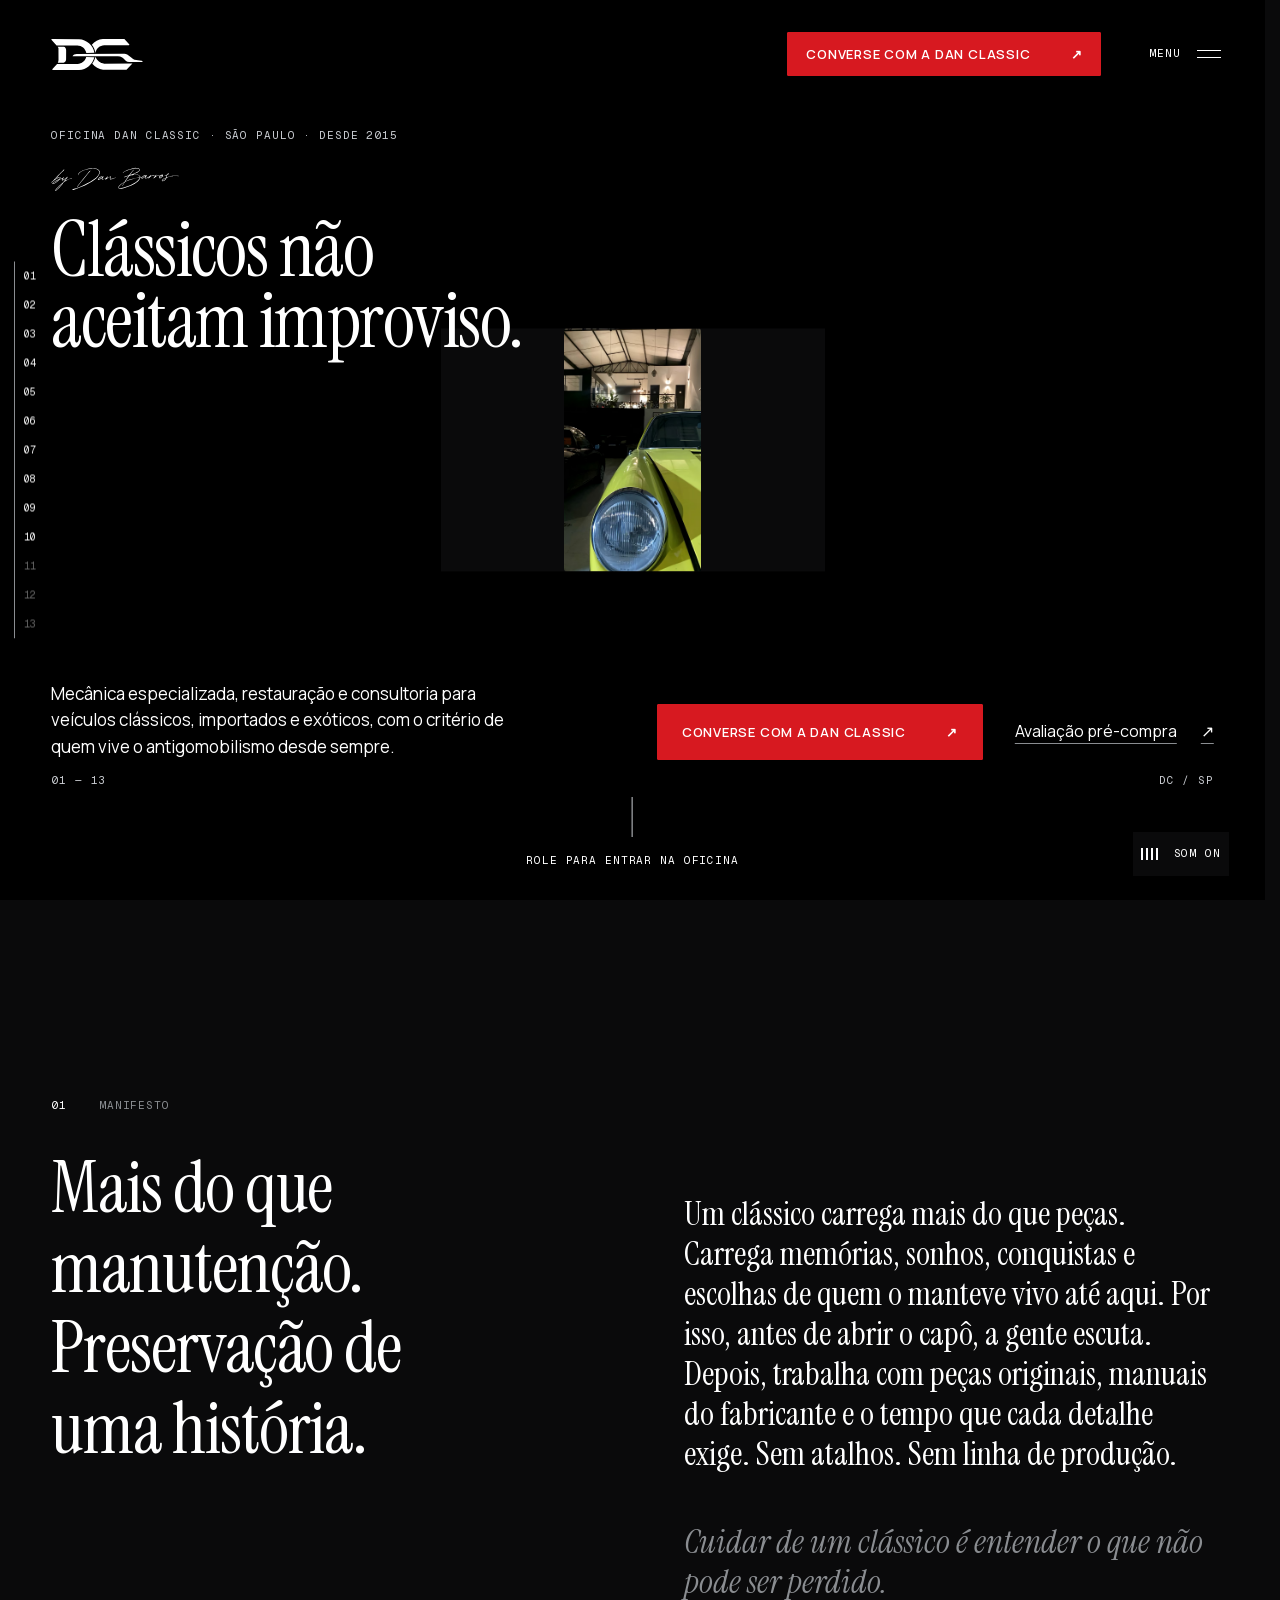
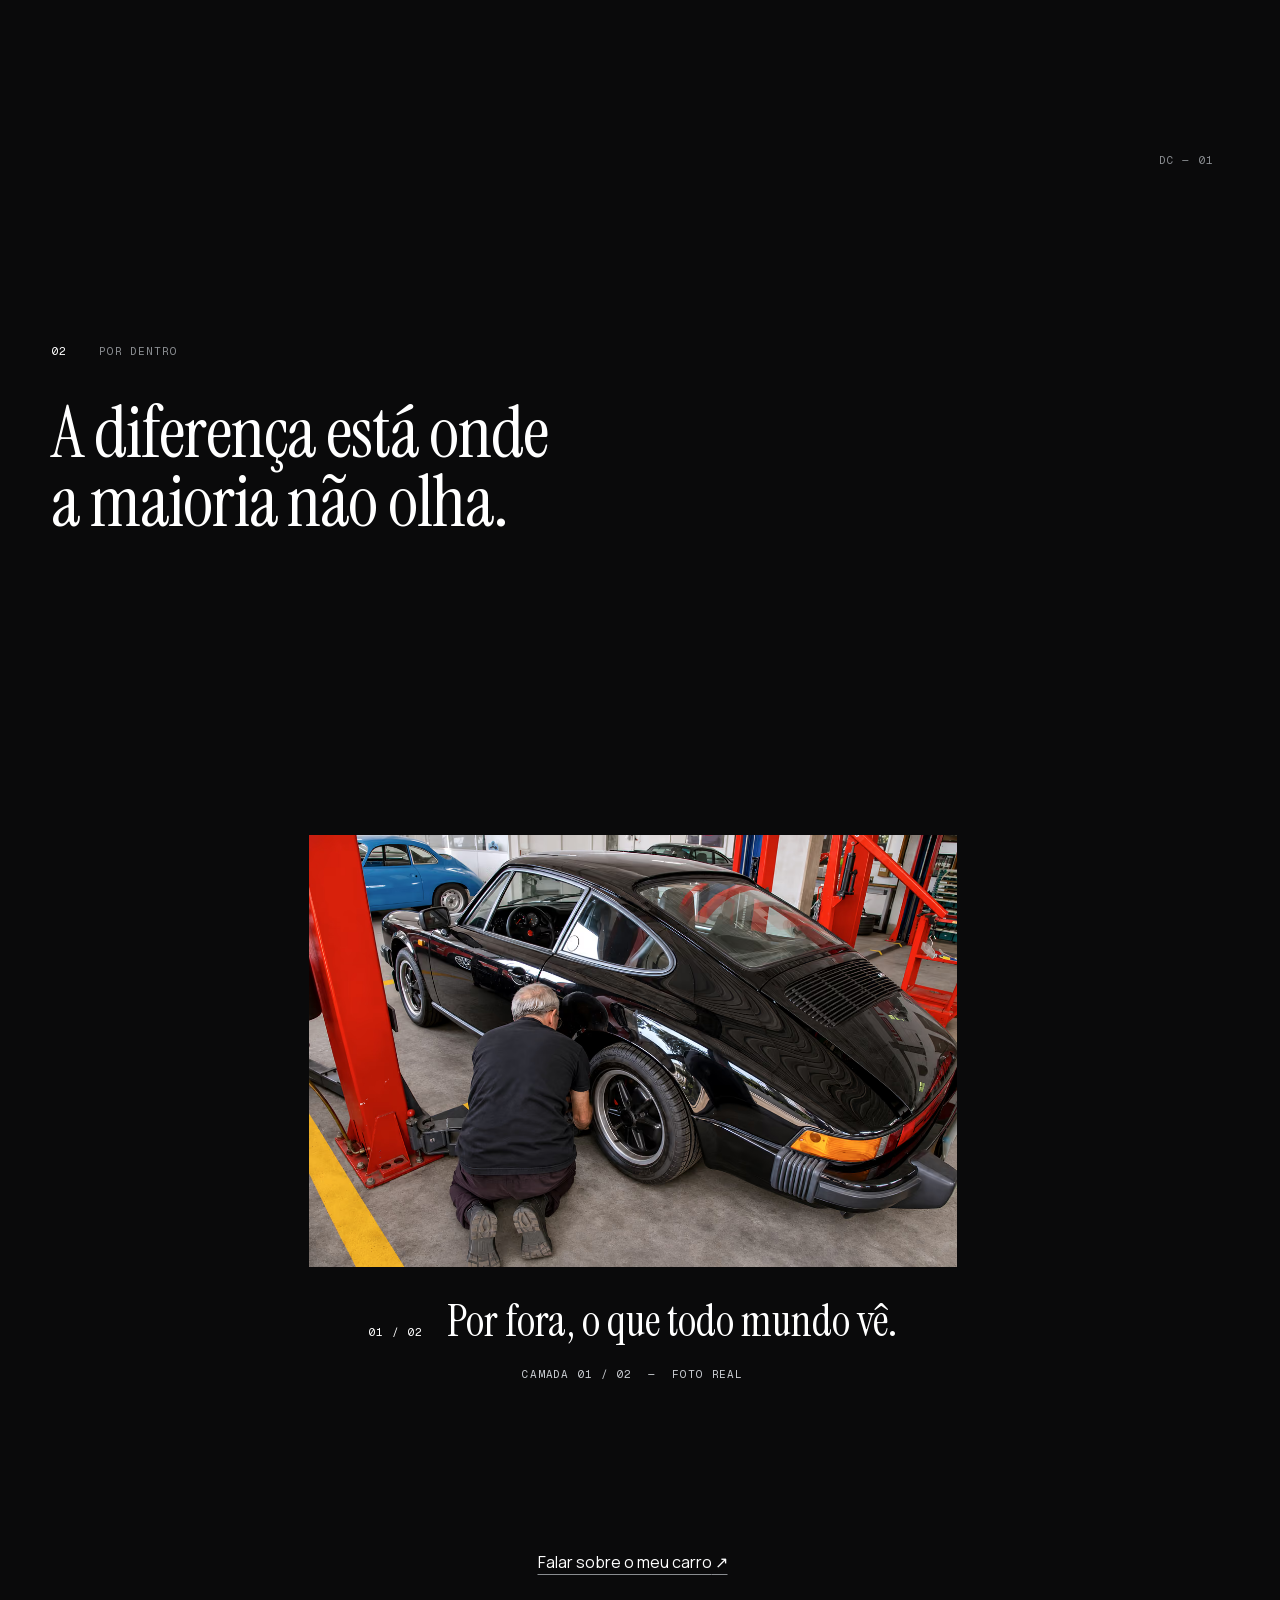
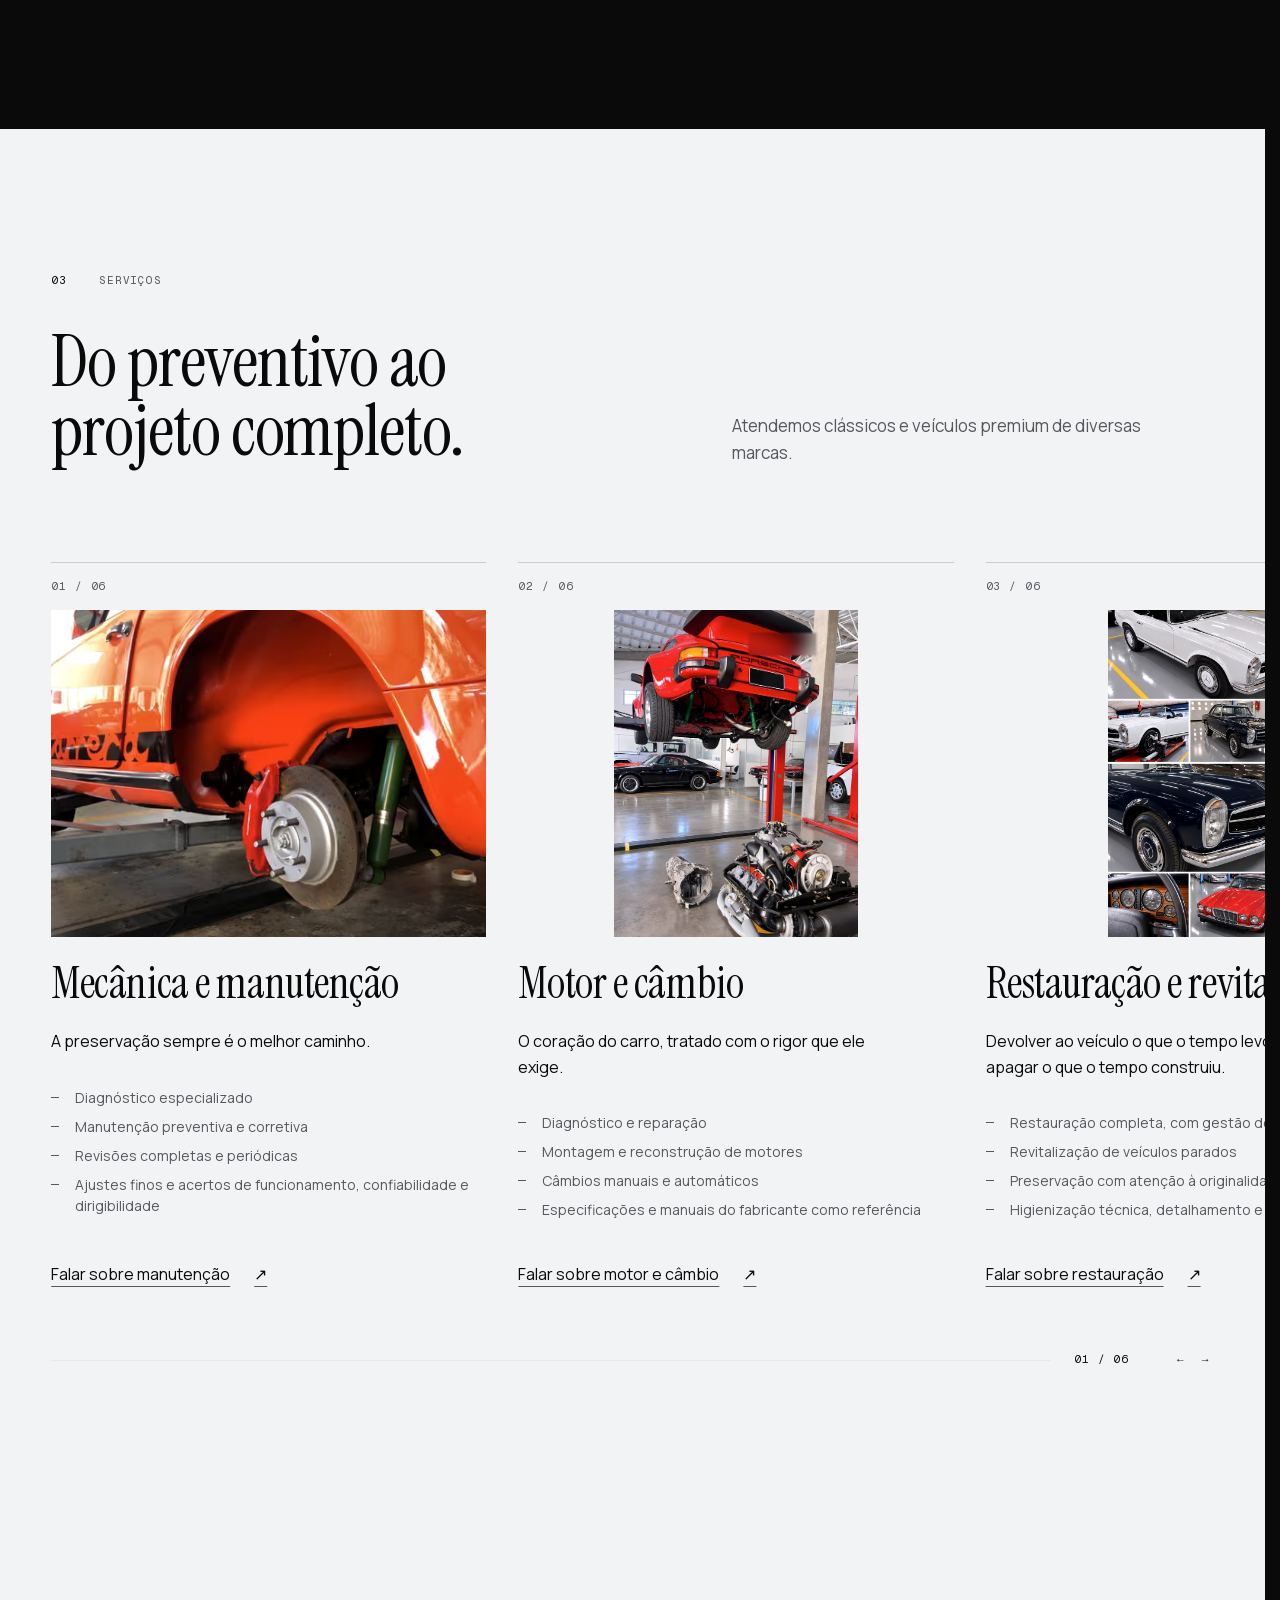
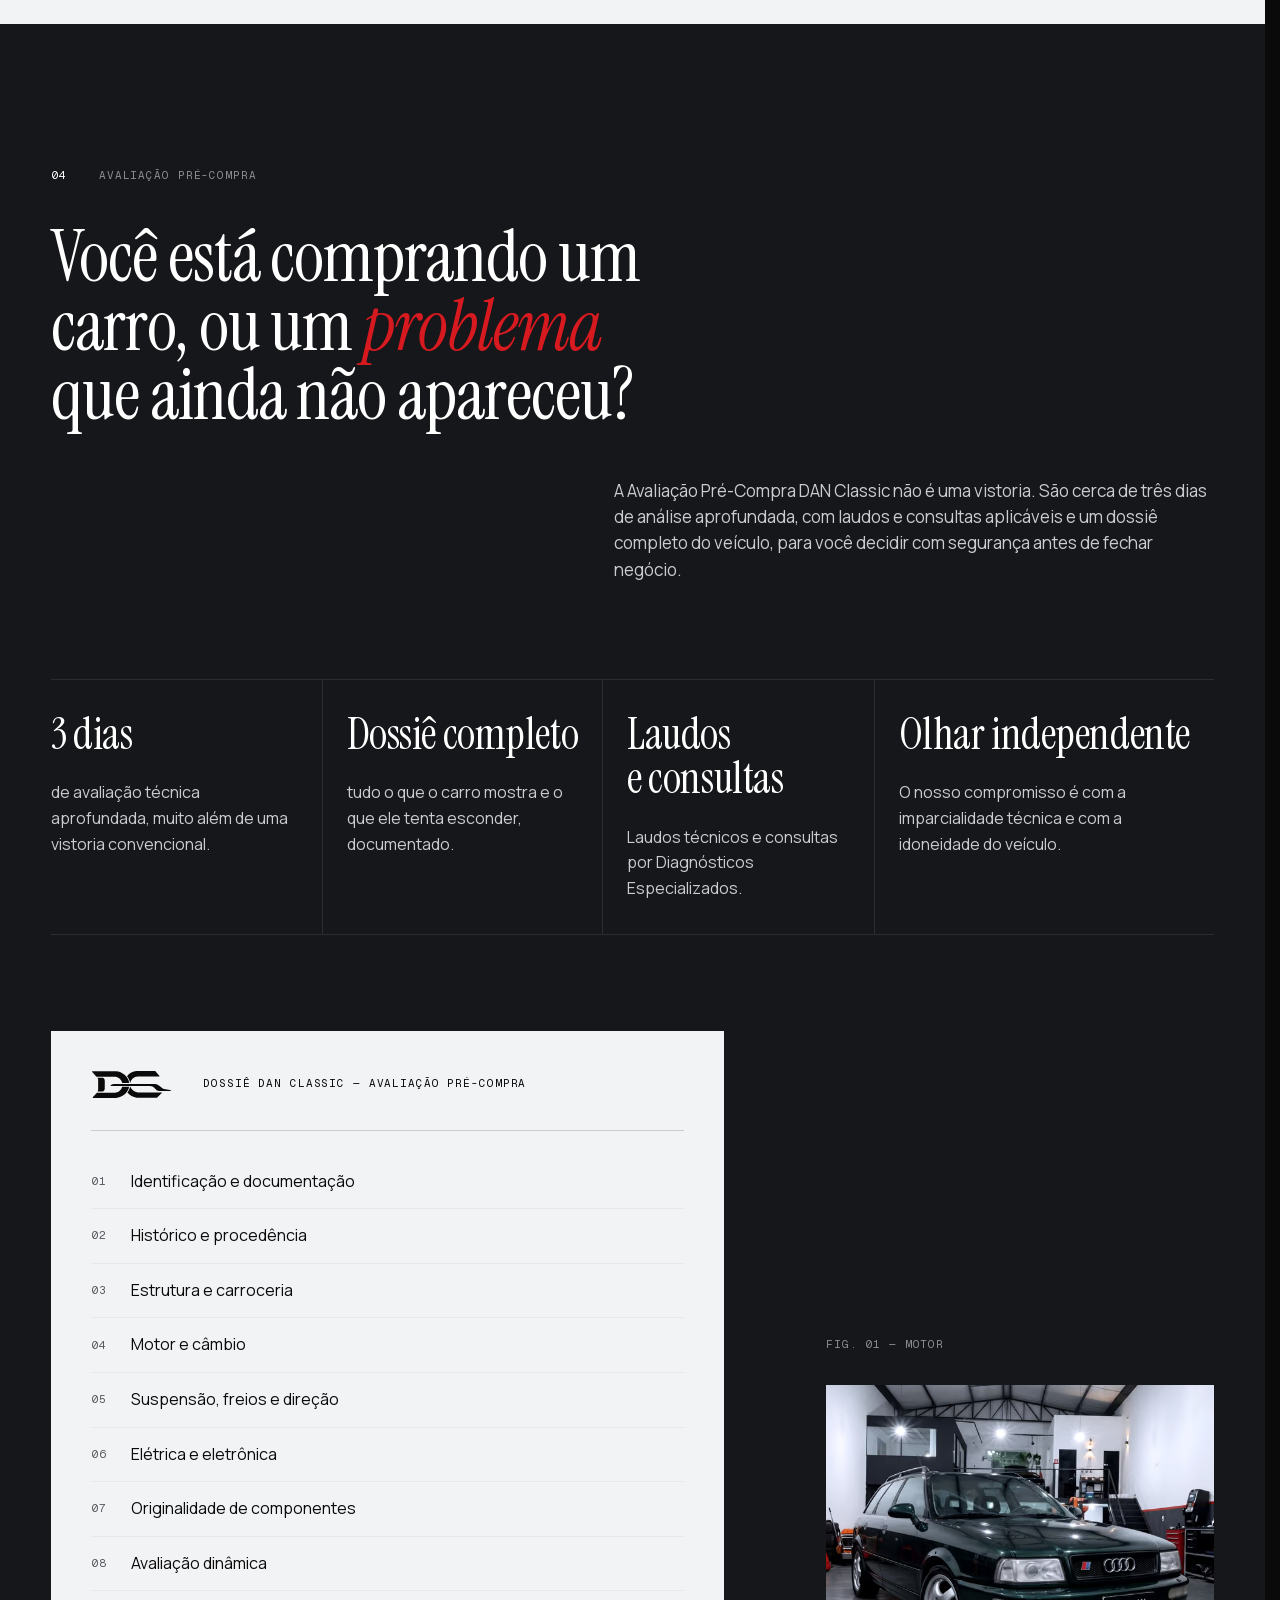
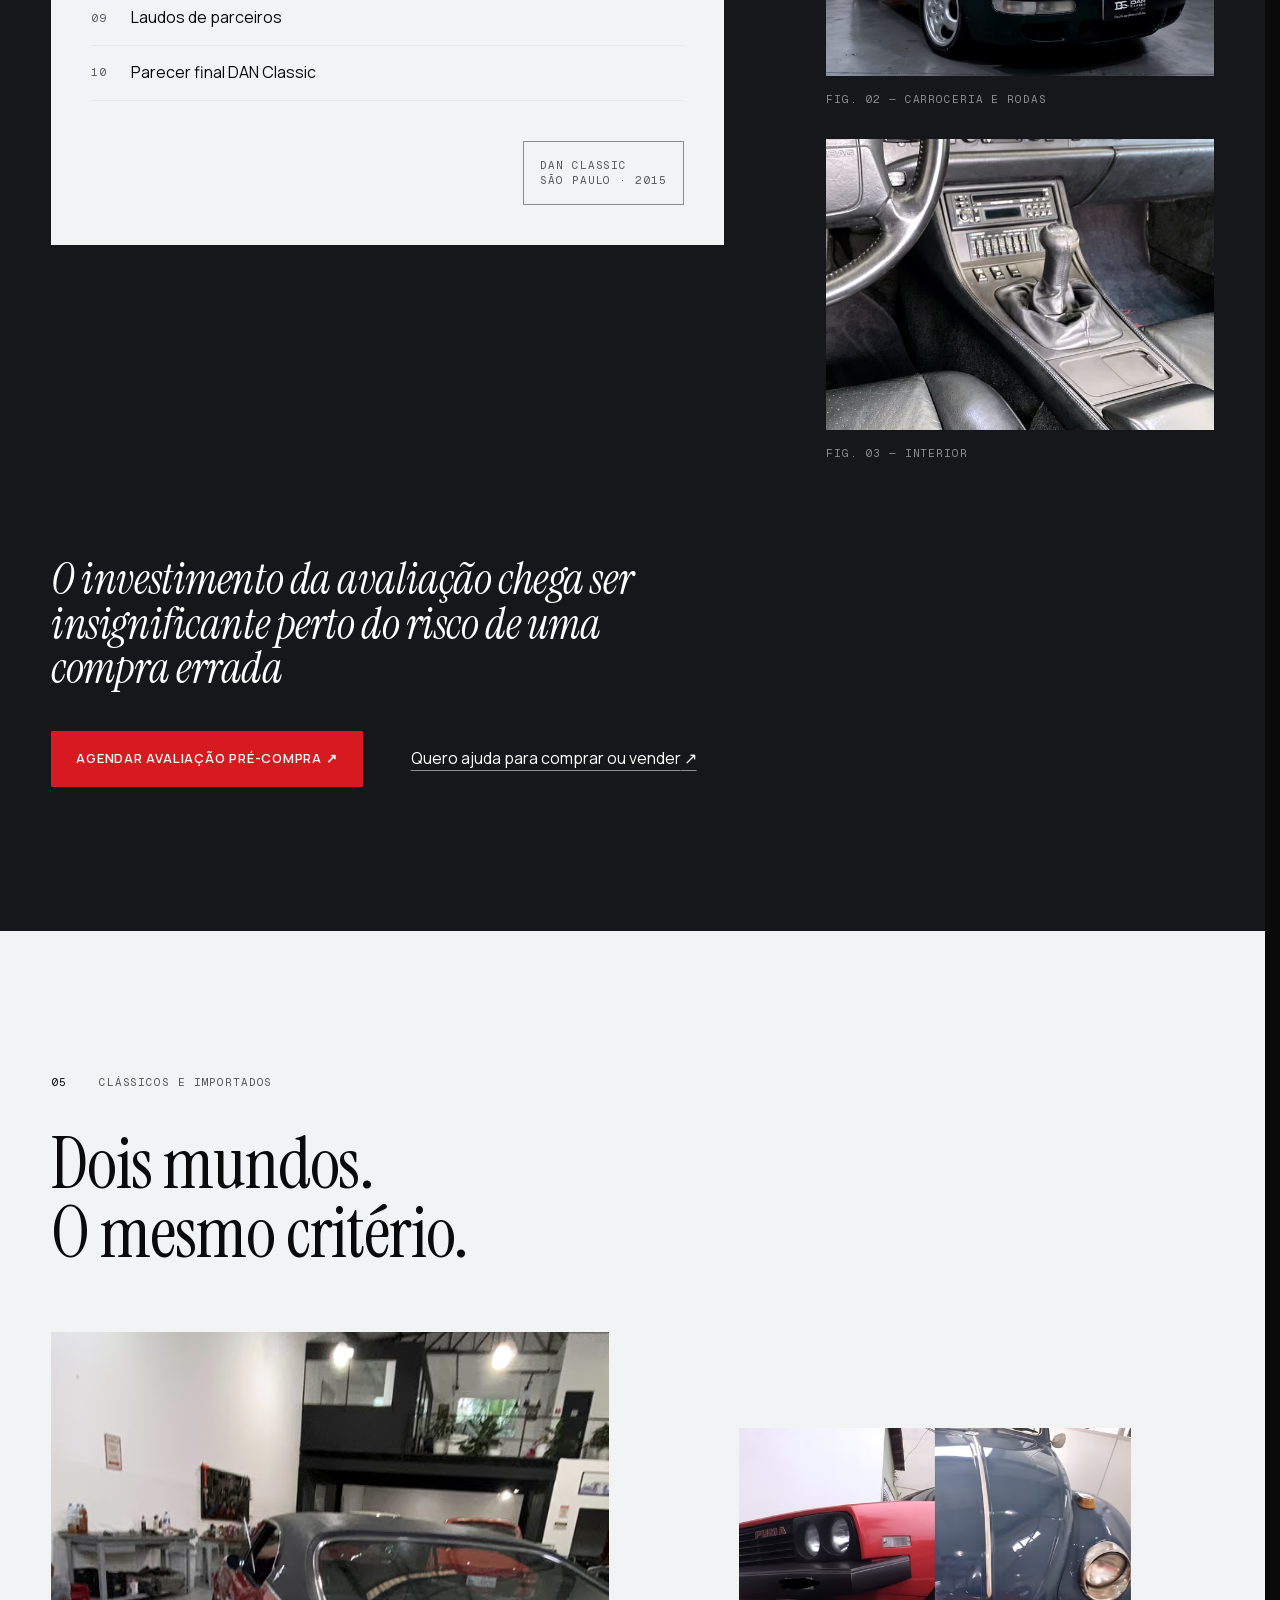
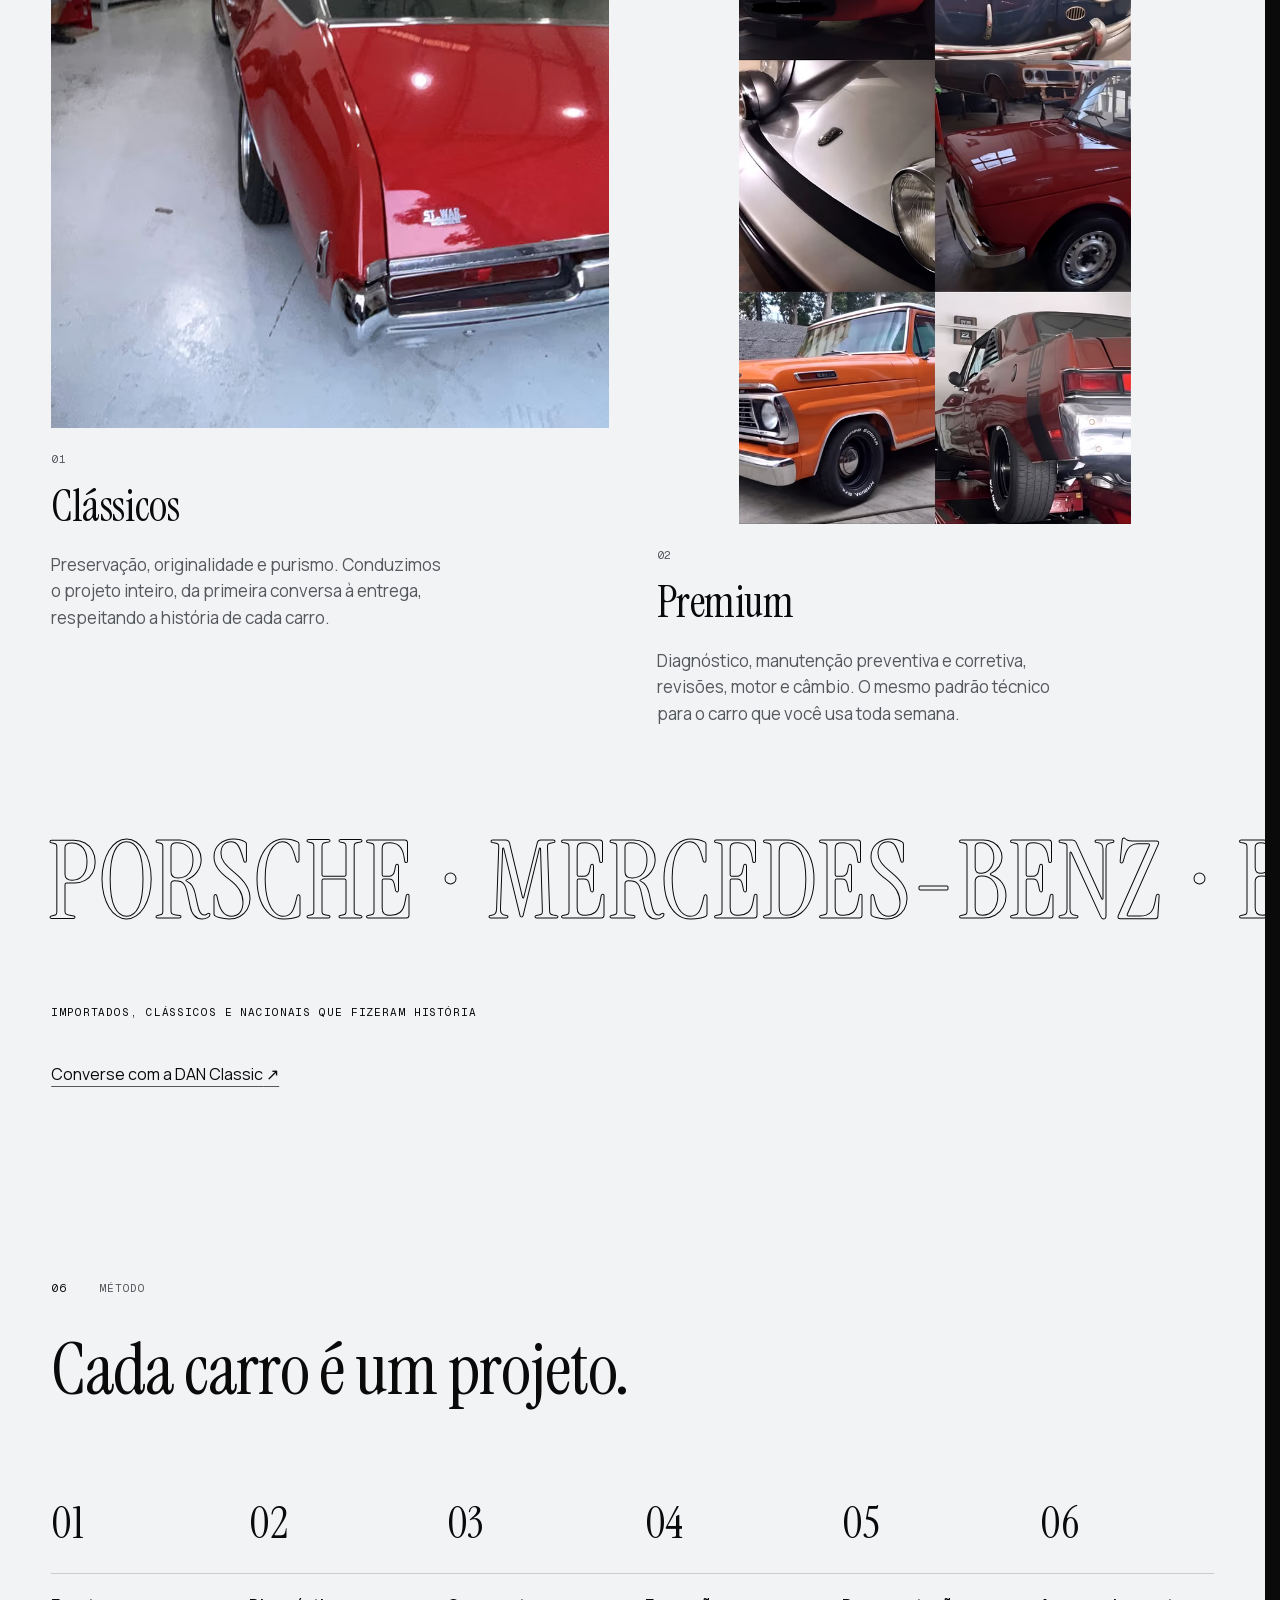
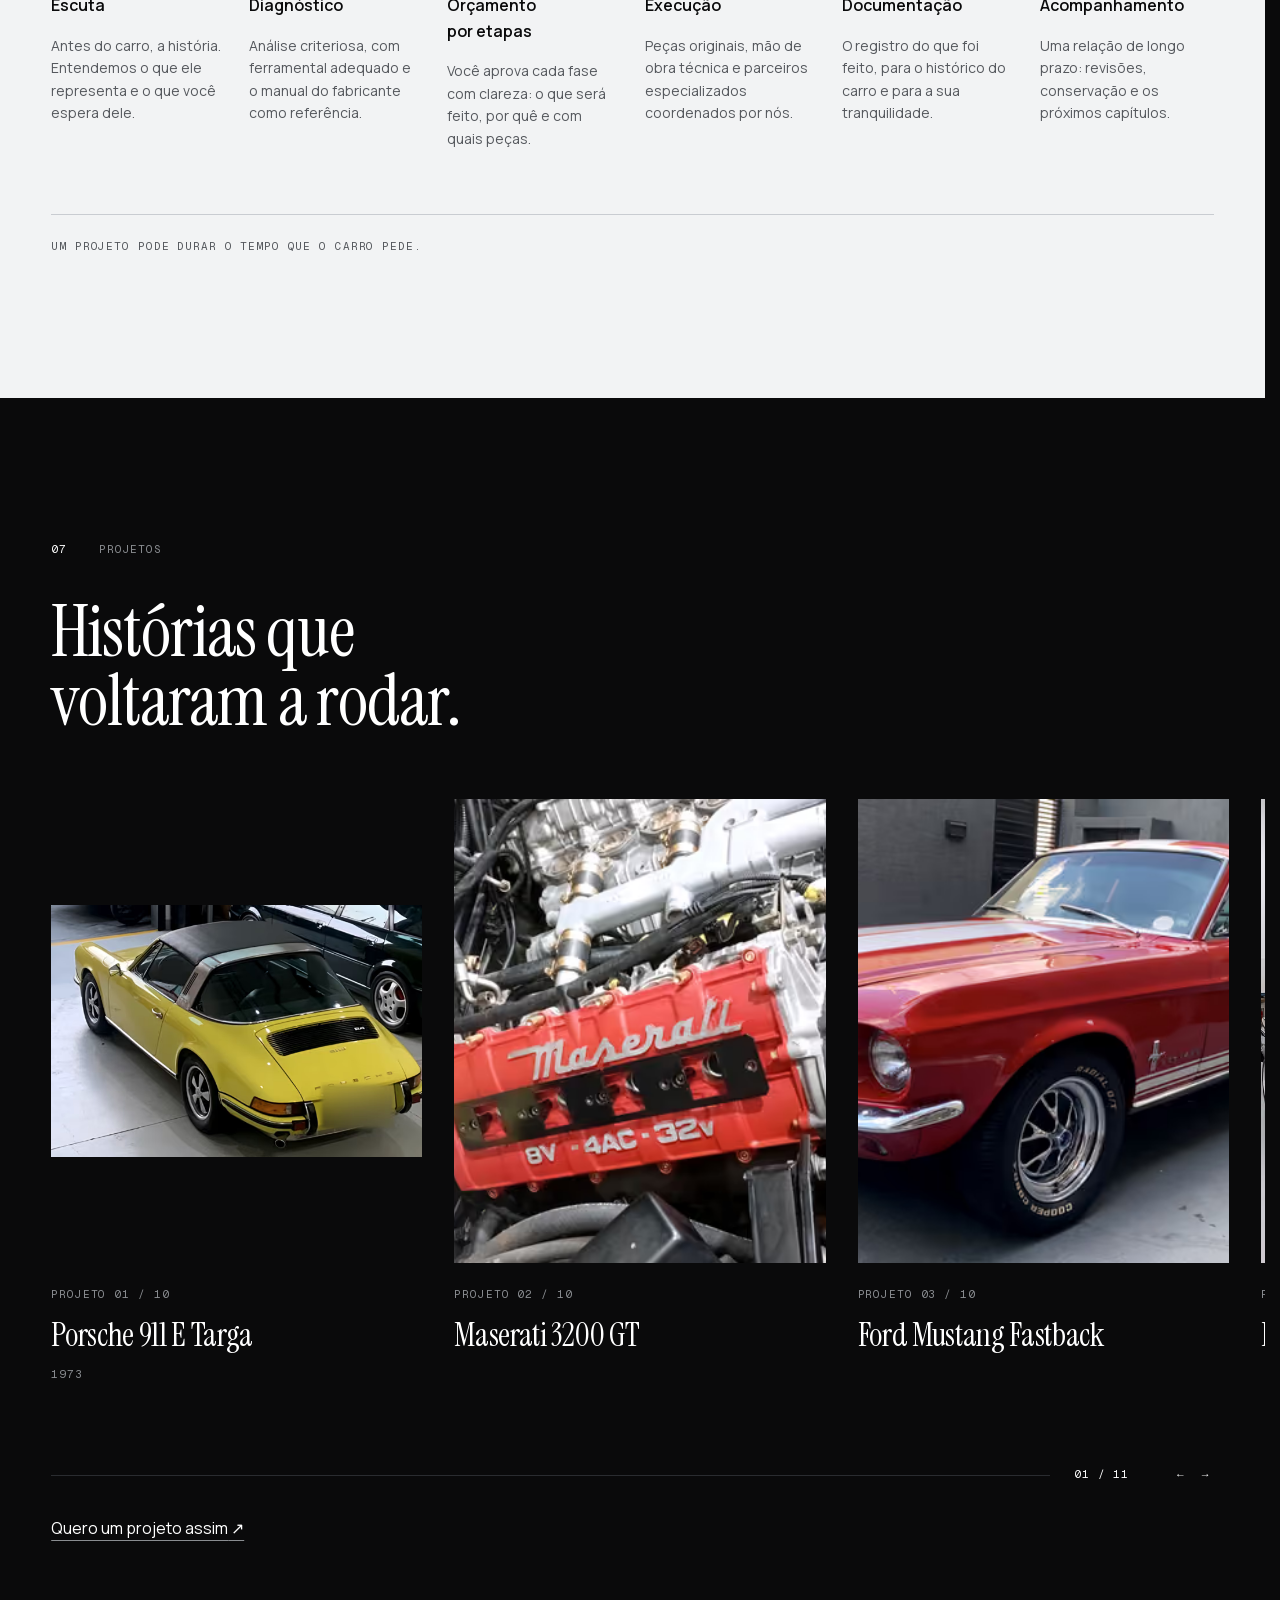
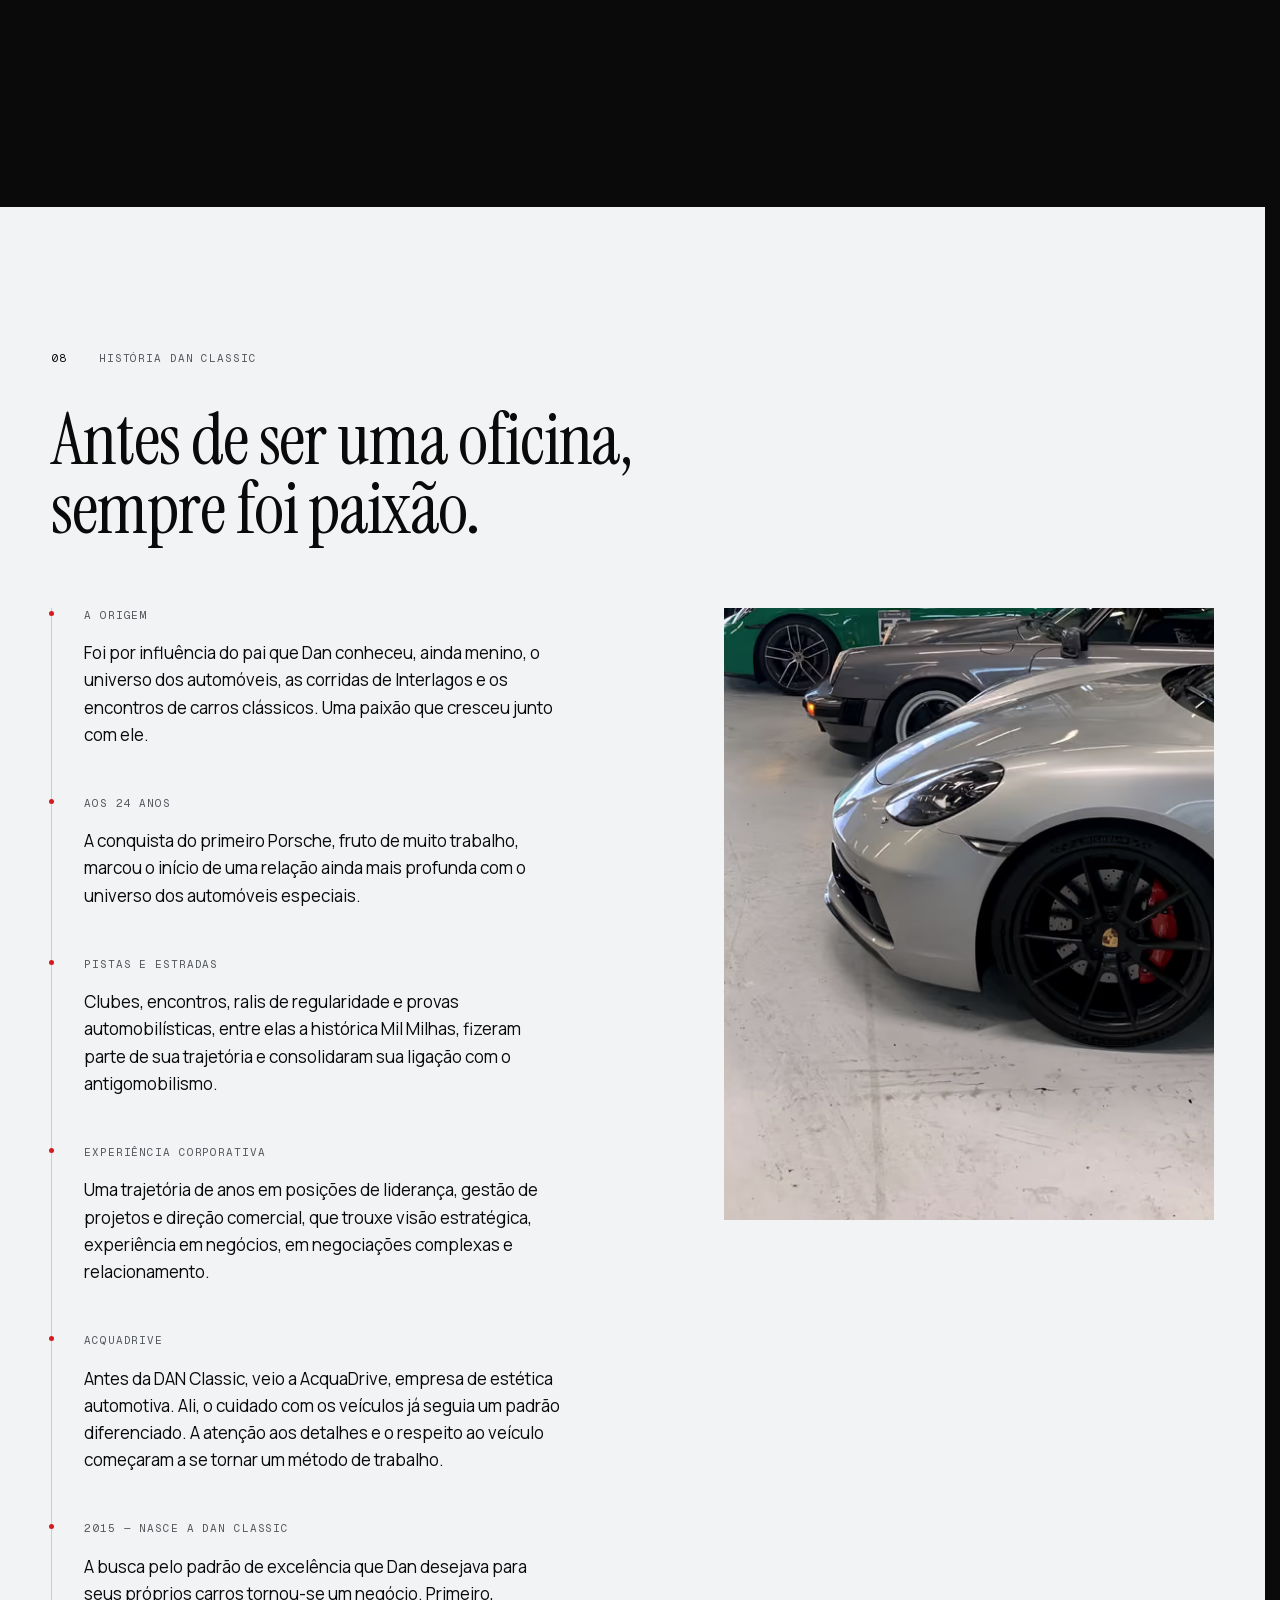
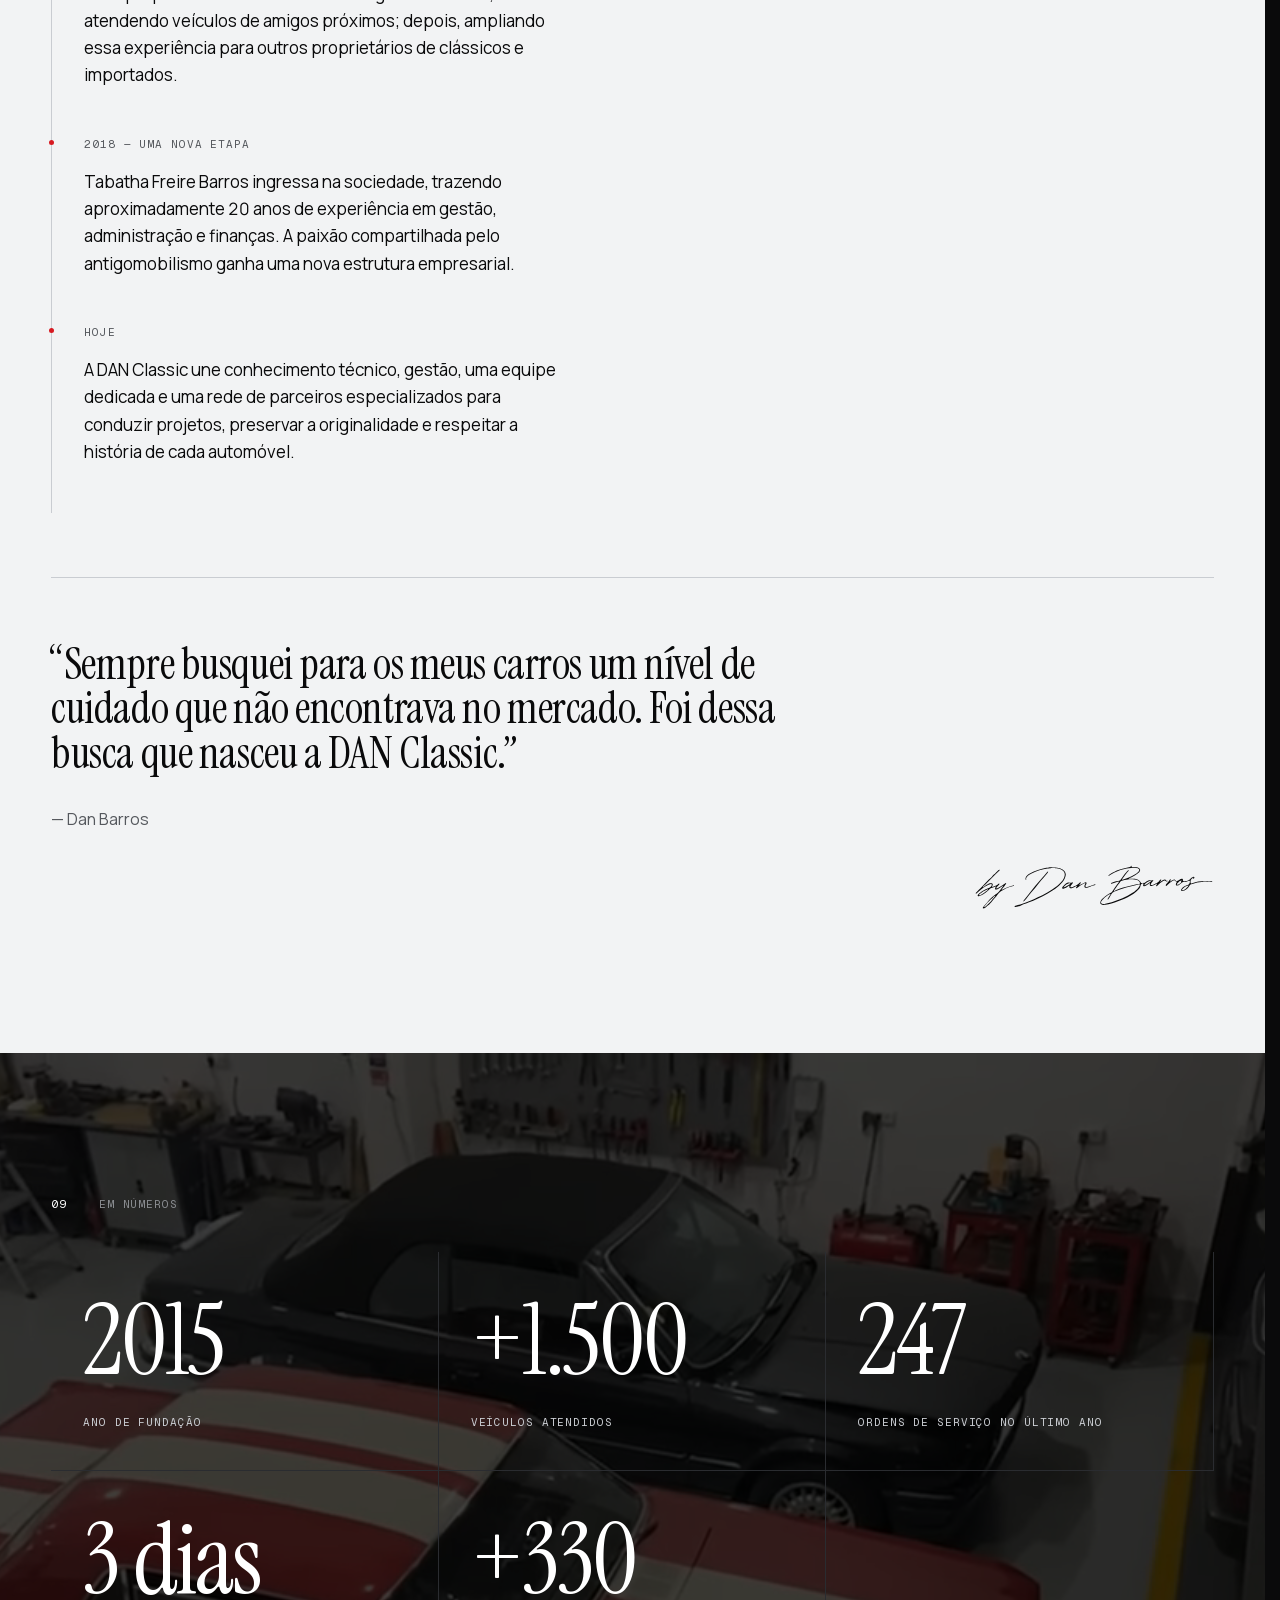
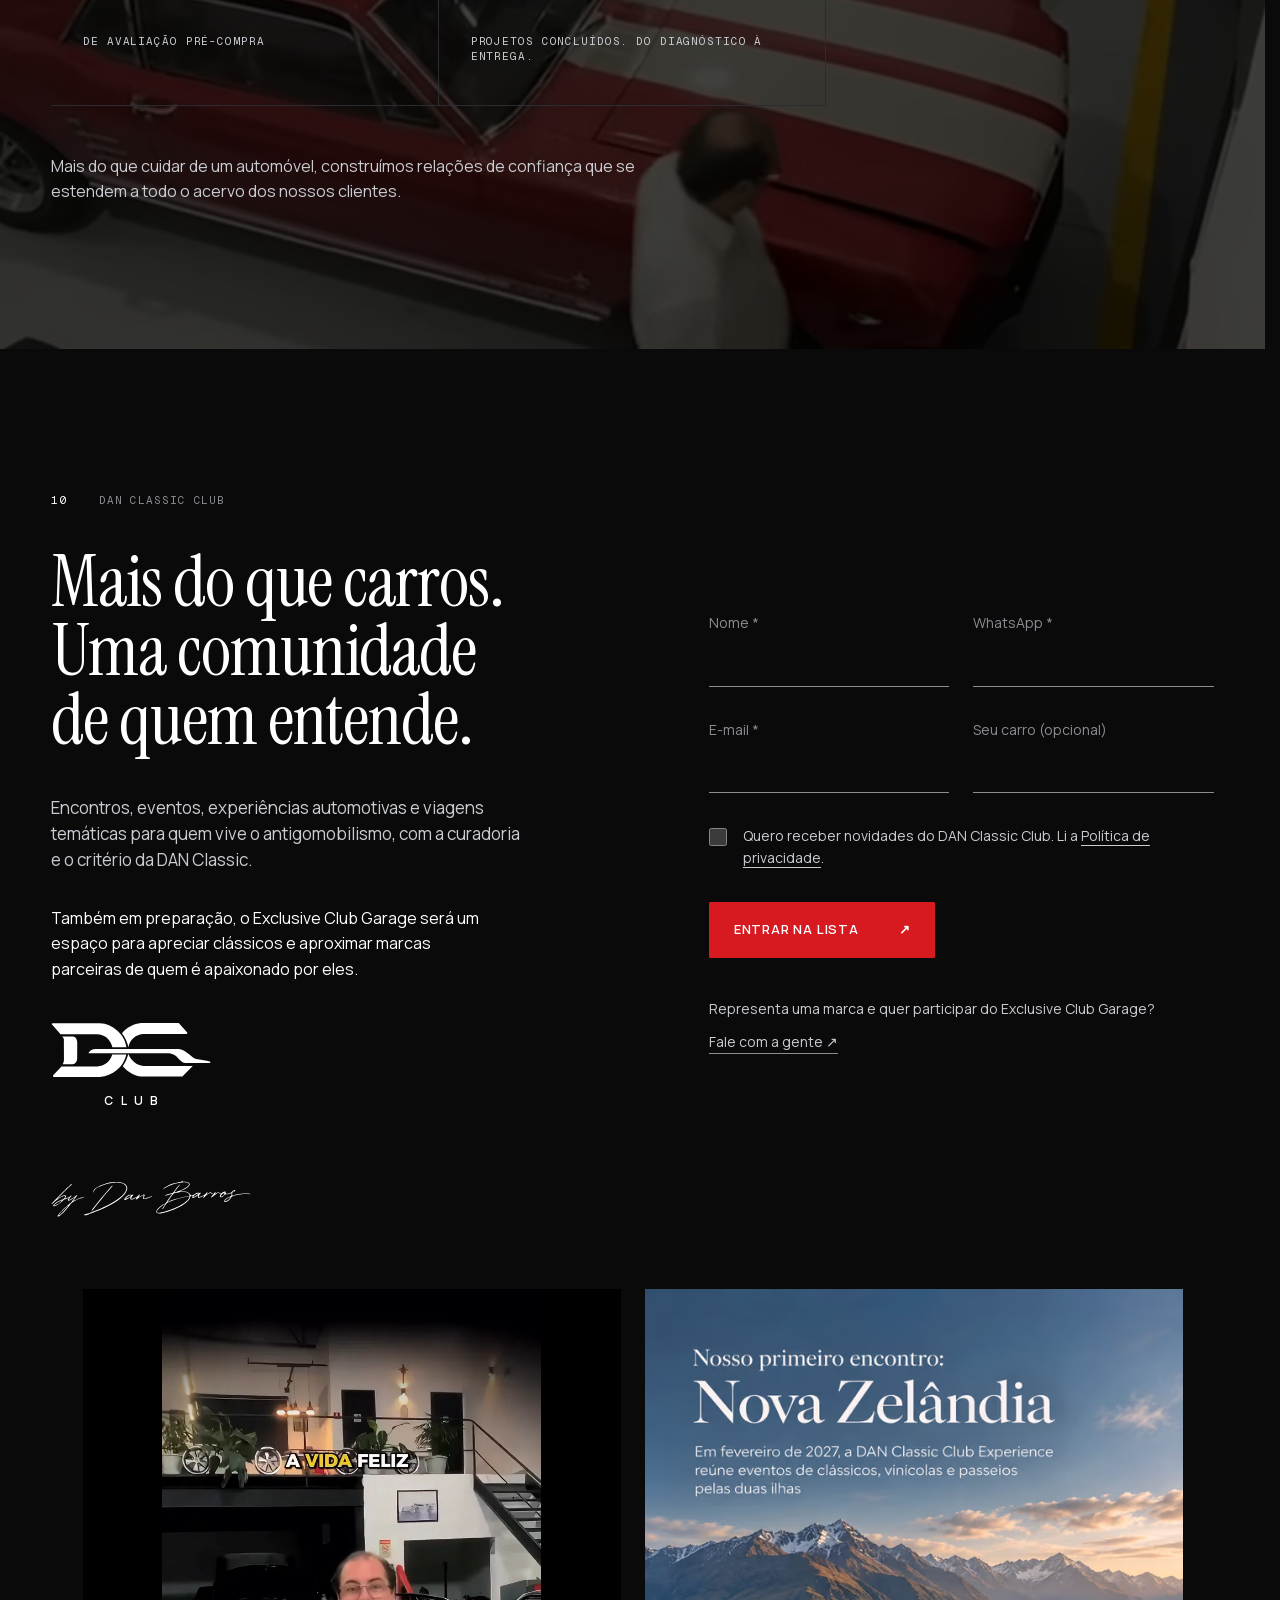
==== commit 9f35c482: "Revert "Atualiza imagem de Classicos C42" This reverts commit 99eb89f14dbdfeab0c0bfd4d6b4021caafbfb5" ====
--- a/index.html
+++ b/index.html
@@ -1 +1 @@
-<!DOCTYPE html><html lang="pt-BR" class="_18QN8G_variable _6YOPiG_variable ZGwrmq_variable JyaZiG_variable"><head><meta charSet="utf-8"/><meta name="viewport" content="width=device-width, initial-scale=1"/><link rel="preload" href="/_next/static/media/07a39a8a4660cc7c-s.p.0r6juujl39pe6.woff2" as="font" crossorigin="" type="font/woff2"/><link rel="preload" href="/_next/static/media/82450a180bcad83c-s.p.0p-wng2nn8o-p.woff2" as="font" crossorigin="" type="font/woff2"/><link rel="preload" href="/_next/static/media/d902bc2bfdd0a4cb-s.p.1g73gv09-xcb6.woff2" as="font" crossorigin="" type="font/woff2"/><link rel="preload" href="/_next/static/media/e63b65bb308a9351-s.p.3j3877k49yy0l.woff2" as="font" crossorigin="" type="font/woff2"/><link rel="preload" href="/brand/dc-monograma.svg" as="image" crossorigin="anonymous" fetchPriority="high"/><link rel="stylesheet" href="/_next/static/chunks/0hwmgbbgh5hbd.css" data-precedence="next"/><link rel="stylesheet" href="/_next/static/chunks/3vts3do604lvc.css" data-precedence="next"/><link rel="preload" as="script" fetchPriority="low" href="/_next/static/chunks/19wg2q9r2_sev.js"/><script src="/_next/static/chunks/1c0mhc5ebbn3y.js" async=""></script><script src="/_next/static/chunks/3wbm-994r45kr.js" async=""></script><script src="/_next/static/chunks/turbopack-3-ry682tkyiqk.js" async=""></script><script src="/_next/static/chunks/2xue6hx9j6u86.js" async=""></script><script src="/_next/static/chunks/3muitriy4zyzn.js" async=""></script><script src="/_next/static/chunks/3bagk905o1fxq.js" async=""></script><script src="/_next/static/chunks/0hg467kvus9nt.js" async=""></script><script src="/_next/static/chunks/08_hi3djp-mpx.js" async=""></script><script src="/_next/static/chunks/1_57cl1dvsmfa.js" async=""></script><meta name="next-size-adjust" content=""/><link rel="preload" as="image" href="/brand/dc-monograma.svg" crossorigin="anonymous" fetchPriority="high"/><title>Oficina DAN Classic | Mecânica e restauração de clássicos em SP</title><meta name="description" content="Mecânica especializada, restauração, avaliação pré-compra e assessoria para placa preta de veículos clássicos e importados. São Paulo, desde 2015."/><meta name="robots" content="index, follow"/><link rel="canonical" href="https://oficinadanclassic.com.br/"/><meta property="og:title" content="Oficina DAN Classic: clássicos não aceitam improviso"/><meta property="og:description" content="Mecânica especializada, restauração e consultoria para clássicos e importados. São Paulo, desde 2015."/><meta property="og:url" content="https://oficinadanclassic.com.br/"/><meta property="og:site_name" content="Oficina DAN Classic"/><meta property="og:locale" content="pt_BR"/><meta property="og:image" content="https://oficinadanclassic.com.br/og/og-dan-classic-r20261109.jpg"/><meta property="og:image:type" content="image/jpeg"/><meta property="og:image:width" content="1200"/><meta property="og:image:height" content="630"/><meta property="og:image:alt" content="Oficina DAN Classic: clássicos não aceitam improviso"/><meta property="og:type" content="website"/><meta name="twitter:card" content="summary_large_image"/><meta name="twitter:title" content="Oficina DAN Classic: clássicos não aceitam improviso"/><meta name="twitter:description" content="Mecânica especializada, restauração e consultoria para clássicos e importados. São Paulo, desde 2015."/><meta name="twitter:image" content="https://oficinadanclassic.com.br/og/og-dan-classic-r20261109.jpg"/><meta name="twitter:image:alt" content="Oficina DAN Classic: clássicos não aceitam improviso"/><link rel="icon" href="/brand/favicon.svg" type="image/svg+xml"/><link rel="icon" href="/brand/favicon-32.png" sizes="32x32" type="image/png"/><link rel="apple-touch-icon" href="/brand/apple-touch-icon.png"/><script src="/_next/static/chunks/0cz1d0mv5g_q7.js" noModule=""></script></head><body data-theme="dark"><div hidden=""><!--$--><!--/$--></div><div class="koCuRq_site"><noscript><style>.preloader { display: none !important; } body:has(.preloader[open]) { overflow: auto !important; }</style></noscript><dialog open="" class="preloader" aria-label="Oficina DAN Classic" aria-describedby="loader-description"><div class="preloader-center"><div class="loader-artifact" aria-hidden="true"><svg viewBox="0 0 360 180" class="loader-track"><path d="M90 24H270C310 24 336 52 336 90S310 156 270 156H90C50 156 24 128 24 90S50 24 90 24Z" class="loader-track-base"></path><path d="M90 24H270C310 24 336 52 336 90S310 156 270 156H90C50 156 24 128 24 90S50 24 90 24Z" pathLength="100" stroke-dasharray="100" stroke-dashoffset="100" class="loader-track-progress"></path><path d="M90 24H270C310 24 336 52 336 90S310 156 270 156H90C50 156 24 128 24 90S50 24 90 24Z" pathLength="100" stroke-dasharray="7 93" class="loader-track-runner"></path></svg><div class="loader-mark"><span role="img" aria-label="DAN CLASSIC" class="brand brand-monogram loader-base" style="--brand-image:url(/brand/dc-monograma.svg)"></span><div class="loader-fill" style="clip-path:inset(0 100% 0 0)"><span role="img" aria-label="DAN CLASSIC" class="brand brand-monogram " style="--brand-image:url(/brand/dc-monograma.svg)"></span></div></div></div><span class="mono loader-count" role="progressbar" aria-valuemin="0" aria-valuemax="100" aria-valuenow="0" aria-label="OFICINA DAN CLASSIC — SÃO PAULO — DESDE 2015">000%</span><p id="loader-description" class="mono loader-line">OFICINA DAN CLASSIC — SÃO PAULO — DESDE 2015</p></div></dialog><script type="application/ld+json">[{"@context":"https://schema.org","@type":"AutoRepair","name":"Oficina DAN Classic","alternateName":"DAN Classic","legalName":"DARAMATA Serviços Automotivos Especializados Ltda.","url":"https://oficinadanclassic.com.br/","logo":"https://oficinadanclassic.com.br/brand/icon-512.png","image":"https://oficinadanclassic.com.br/og/og-dan-classic-r20261109.jpg","telephone":"+55-11-3742-4012","email":"adm@danclassicoseimportados.com.br","foundingDate":"2015","founder":{"@type":"Person","name":"Dan Barros"},"address":{"@type":"PostalAddress","streetAddress":"R. Eng. José Valter Seng, 161 – Ferreira","addressLocality":"São Paulo","addressRegion":"SP","postalCode":"05522-020","addressCountry":"BR"},"geo":{"@type":"GeoCoordinates","latitude":-23.5929185,"longitude":-46.737147},"openingHoursSpecification":[{"@type":"OpeningHoursSpecification","dayOfWeek":["Monday","Tuesday","Wednesday","Thursday","Friday"],"opens":"08:00","closes":"13:00"},{"@type":"OpeningHoursSpecification","dayOfWeek":["Monday","Tuesday","Wednesday","Thursday","Friday"],"opens":"14:00","closes":"17:30"}],"areaServed":"São Paulo","sameAs":["https://www.instagram.com/oficinadanclassic/"]},{"@context":"https://schema.org","@type":"FAQPage","mainEntity":[{"@type":"Question","name":"Vocês atendem veículos premium?","acceptedAnswer":{"@type":"Answer","text":"Sim. Além dos clássicos, atendemos veículos premium, com diagnóstico, manutenção preventiva e corretiva, revisões, motor e câmbio, sempre no mesmo padrão técnico."}},{"@type":"Question","name":"Quais marcas vocês atendem?","acceptedAnswer":{"@type":"Answer","text":"Atendemos marcas premium e veículos exclusivos, entre elas Porsche, Mercedes-Benz, BMW, Audi, Maserati, Ford, Volvo, Dodge, Oldsmobile, VW, Puma, Envemo, Fiat, Alfa Romeo, Chevrolet, Aston Martin, Cadillac e Ferrari. Se o seu carro é especial para você, vale a conversa."}},{"@type":"Question","name":"Quais são os serviços de lavagem e detalhamento automotivo oferecidos pela DAN Classic?","acceptedAnswer":{"@type":"Answer","text":"Oferecemos lavagem técnica, higienização, descontaminação e detalhamento automotivo, com produtos de alta qualidade e técnicas específicas para cada veículo e acabamento. Cada procedimento recebe atenção aos detalhes e à preservação da pintura, dos materiais e dos componentes, respeitando a originalidade do automóvel. Nosso propósito é preservar a estética, a integridade e o valor de cada veículo."}},{"@type":"Question","name":"Como funciona o orçamento?","acceptedAnswer":{"@type":"Answer","text":"O processo começa com uma conversa sobre o carro e o serviço desejado, seguida do diagnóstico. O orçamento apresenta etapas, peças e serviços para sua aprovação. As condições da avaliação inicial são informadas pela equipe antes do atendimento."}},{"@type":"Question","name":"Quanto tempo leva um serviço?","acceptedAnswer":{"@type":"Answer","text":"O prazo varia conforme o serviço, o estado do veículo e a disponibilidade de peças. Depois da avaliação, a equipe orienta sobre as etapas e a previsão de execução."}},{"@type":"Question","name":"O que é a Avaliação Pré-Compra?","acceptedAnswer":{"@type":"Answer","text":"É uma avaliação técnica do estado e do histórico do veículo antes da compra. A análise reúne os pontos encontrados e as informações disponíveis para ajudar você a decidir com mais clareza."}},{"@type":"Question","name":"Vocês emitem o certificado de Placa Preta?","acceptedAnswer":{"@type":"Answer","text":"A DAN Classic oferece assessoria técnica especializada em todo o processo de obtenção da Placa Preta, orientando e preparando o veículo para atender aos critérios de originalidade e conservação exigidos pelas entidades certificadoras. A certificação é realizada pelos órgãos competentes."}},{"@type":"Question","name":"Vocês ajudam a comprar ou vender um clássico?","acceptedAnswer":{"@type":"Answer","text":"Sim. Da escolha e da avaliação até a negociação e o acompanhamento, começando por entender por que você quer aquele carro."}},{"@type":"Question","name":"Vocês usam peças originais?","acceptedAnswer":{"@type":"Answer","text":"Priorizamos peças originais e seguimos as especificações e os manuais dos fabricantes. A escolha das peças é avaliada conforme o projeto e apresentada no orçamento."}},{"@type":"Question","name":"Onde fica a oficina e qual o horário?","acceptedAnswer":{"@type":"Answer","text":"A oficina fica na R. Eng. José Valter Seng, 161 – Ferreira, São Paulo – SP. Para combinar a visita e confirmar o horário de atendimento, fale com a equipe pelo WhatsApp."}}]}]</script><a class="skipLink" href="#conteudo">Pular para o conteúdo</a><div class="progress-bar" aria-hidden="true"></div><header class="site-header  " aria-hidden="false"><a aria-label="Oficina DAN Classic" class="header-logo" href="#inicio"><span role="img" aria-label="DAN CLASSIC" class="brand brand-monogram " style="--brand-image:url(/brand/dc-monograma.svg)"></span></a><div class="header-actions"><a class="button button-small" href="#formulario-contato" data-contact-code="MSG-GERAL" data-contact-section="header" data-cursor="link">Converse com a DAN Classic<span aria-hidden="true">↗</span></a><button class="menu-button mono" aria-haspopup="dialog" aria-expanded="false" aria-controls="site-menu" data-cursor="link">Menu<span aria-hidden="true" class="menu-icon"><i></i><i></i></span></button></div></header><dialog id="site-menu" class="menu-overlay" aria-label="Menu"><div class="menu-top"><span role="img" aria-label="DAN CLASSIC" class="brand brand-monogram " style="--brand-image:url(/brand/dc-monograma.svg)"></span><button class="text-button mono">Fechar<!-- --> <span aria-hidden="true">×</span></button></div><div class="menu-layout"><nav class="menu-links" aria-label="Menu"><a data-cursor="link" href="#manifesto"><span class="mono">01</span><span>Manifesto</span><span aria-hidden="true">↗</span></a><a data-cursor="link" href="#por-dentro"><span class="mono">02</span><span>Por dentro</span><span aria-hidden="true">↗</span></a><a data-cursor="link" href="#servicos"><span class="mono">03</span><span>Serviços</span><span aria-hidden="true">↗</span></a><a data-cursor="link" href="#pre-compra"><span class="mono">04</span><span>Pré-compra</span><span aria-hidden="true">↗</span></a><a data-cursor="link" href="#classicos-e-importados"><span class="mono">05</span><span>Clássicos e importados</span><span aria-hidden="true">↗</span></a><a data-cursor="link" href="#metodo"><span class="mono">06</span><span>Método</span><span aria-hidden="true">↗</span></a><a data-cursor="link" href="#projetos"><span class="mono">07</span><span>Projetos</span><span aria-hidden="true">↗</span></a><a data-cursor="link" href="#historia"><span class="mono">08</span><span>História</span><span aria-hidden="true">↗</span></a><a data-cursor="link" href="#club"><span class="mono">10</span><span>Club</span><span aria-hidden="true">↗</span></a><a data-cursor="link" href="#em-breve"><span class="mono">11</span><span>Em breve</span><span aria-hidden="true">↗</span></a><a data-cursor="link" href="#duvidas"><span class="mono">12</span><span>Dúvidas</span><span aria-hidden="true">↗</span></a><a data-cursor="link" href="#formulario-contato"><span class="mono">13</span><span>Contato</span><span aria-hidden="true">↗</span></a></nav><div class="menu-preview" aria-hidden="true"><picture class="asset-image " data-fit="contain" style="--focal-desktop:85% 50%;--focal-mobile:70% 50%;background-image:url([data-uri]);--image-fit:contain"><source media="(max-width: 767px)" type="image/avif" srcSet="/img/img-hero-r20261109-mobile-640.avif 640w, /img/img-hero-r20261109-mobile-1280.avif 1280w, /img/img-hero-r20261109-mobile-1920.avif 1920w, /img/img-hero-r20261109-mobile-2560.avif 2560w" sizes="35vw"/><source media="(max-width: 767px)" type="image/webp" srcSet="/img/img-hero-r20261109-mobile-640.webp 640w, /img/img-hero-r20261109-mobile-1280.webp 1280w, /img/img-hero-r20261109-mobile-1920.webp 1920w, /img/img-hero-r20261109-mobile-2560.webp 2560w" sizes="35vw"/><source type="image/avif" srcSet="/img/img-hero-r20261109-640.avif 640w, /img/img-hero-r20261109-1280.avif 1280w, /img/img-hero-r20261109-1920.avif 1920w, /img/img-hero-r20261109-2560.avif 2560w, /img/img-hero-r20261109-3840.avif 3840w" sizes="35vw"/><source type="image/webp" srcSet="/img/img-hero-r20261109-640.webp 640w, /img/img-hero-r20261109-1280.webp 1280w, /img/img-hero-r20261109-1920.webp 1920w, /img/img-hero-r20261109-2560.webp 2560w, /img/img-hero-r20261109-3840.webp 3840w" sizes="35vw"/><img src="/img/img-hero-r20261109-1920.webp" width="1920" height="3413" alt="" loading="lazy" fetchPriority="auto" decoding="async"/></picture><span class="mono">OFICINA DAN CLASSIC · SÃO PAULO · DESDE 2015</span></div></div><p class="mono menu-footer">(11) 3742-4012 · @oficinadanclassic · R. Eng. José Valter Seng, 161 – São Paulo</p></dialog><nav class="chapter-index " aria-label="Capítulos" aria-hidden="false"><a class="" data-cursor="link" href="#manifesto"><span>01</span><span class="chapter-label">Manifesto</span></a><a class="" data-cursor="link" href="#por-dentro"><span>02</span><span class="chapter-label">Por dentro</span></a><a class="" data-cursor="link" href="#servicos"><span>03</span><span class="chapter-label">Serviços</span></a><a class="" data-cursor="link" href="#pre-compra"><span>04</span><span class="chapter-label">Pré-compra</span></a><a class="" data-cursor="link" href="#classicos-e-importados"><span>05</span><span class="chapter-label">Clássicos e importados</span></a><a class="" data-cursor="link" href="#metodo"><span>06</span><span class="chapter-label">Método</span></a><a class="" data-cursor="link" href="#projetos"><span>07</span><span class="chapter-label">Projetos</span></a><a class="" data-cursor="link" href="#historia"><span>08</span><span class="chapter-label">História</span></a><a class="" data-cursor="link" href="#numeros"><span>09</span><span class="chapter-label">EM NÚMEROS</span></a><a class="" data-cursor="link" href="#club"><span>10</span><span class="chapter-label">Club</span></a><a class="" data-cursor="link" href="#em-breve"><span>11</span><span class="chapter-label">Em breve</span></a><a class="" data-cursor="link" href="#duvidas"><span>12</span><span class="chapter-label">Dúvidas</span></a><a class="" data-cursor="link" href="#formulario-contato"><span>13</span><span class="chapter-label">Contato</span></a></nav><a class="persistent-cta mono " tabindex="-1" aria-hidden="true" href="#formulario-contato" data-contact-code="MSG-GERAL" data-contact-section="persistente" data-cursor="link">Converse com a DAN Classic<span aria-hidden="true">↗</span></a><button class="sound-toggle mono " aria-hidden="false" aria-label="SOM OFF — Ligar música" aria-pressed="false" data-sound="false" data-cursor="link"><span class="sound-bars" aria-hidden="true"><i></i><i></i><i></i><i></i></span><span>SOM OFF</span></button><dialog id="cookie-preferences" class="preferences-dialog" aria-labelledby="prefs-title"><div class="preferences-top"><h2 id="prefs-title" class="display-m">Preferências de cookies</h2><button class="text-button mono">Fechar<!-- --> ×</button></div><form><label class="preference-row"><span><strong>Necessários</strong><span>Funcionamento do site e registro da sua escolha.</span></span><span><small>Sempre ativos</small></span></label><label class="preference-row"><span><strong>Medição</strong><span>Entender como o site é usado (Google Analytics).</span></span><span><input type="checkbox"/></span></label><label class="preference-row"><span><strong>Marketing</strong><span>Medir e melhorar anúncios (Meta e Google Ads).</span></span><span><input type="checkbox"/></span></label><div class="preferences-bottom"><a href="/privacidade/">Política de privacidade</a><button class="button" type="submit">Enviar<!-- --> ↗</button></div></form></dialog><div class="custom-cursor-layer" aria-hidden="true" hidden=""><span class="cursor-ring"></span><span class="cursor-label mono"></span></div><main id="conteudo" tabindex="-1"><section id="inicio" data-theme="dark" tabindex="-1" class="hero"><div class="hero-pin" data-hero-pin="true"><div class="hero-image hero-portrait" data-hero-image="true"><picture class="asset-image " data-fit="contain" style="--focal-desktop:85% 50%;--focal-mobile:70% 50%;background-image:url([data-uri]);--image-fit:contain"><source media="(max-width: 767px)" type="image/avif" srcSet="/img/img-hero-r20261109-mobile-640.avif 640w, /img/img-hero-r20261109-mobile-1280.avif 1280w, /img/img-hero-r20261109-mobile-1920.avif 1920w, /img/img-hero-r20261109-mobile-2560.avif 2560w" sizes="100vw"/><source media="(max-width: 767px)" type="image/webp" srcSet="/img/img-hero-r20261109-mobile-640.webp 640w, /img/img-hero-r20261109-mobile-1280.webp 1280w, /img/img-hero-r20261109-mobile-1920.webp 1920w, /img/img-hero-r20261109-mobile-2560.webp 2560w" sizes="100vw"/><source type="image/avif" srcSet="/img/img-hero-r20261109-640.avif 640w, /img/img-hero-r20261109-1280.avif 1280w, /img/img-hero-r20261109-1920.avif 1920w, /img/img-hero-r20261109-2560.avif 2560w, /img/img-hero-r20261109-3840.avif 3840w" sizes="100vw"/><source type="image/webp" srcSet="/img/img-hero-r20261109-640.webp 640w, /img/img-hero-r20261109-1280.webp 1280w, /img/img-hero-r20261109-1920.webp 1920w, /img/img-hero-r20261109-2560.webp 2560w, /img/img-hero-r20261109-3840.webp 3840w" sizes="100vw"/><img src="/img/img-hero-r20261109-1920.webp" width="1920" height="3413" alt="Detalhe do farol e da carroceria amarela de um Porsche na Oficina DAN Classic" loading="eager" fetchPriority="high" decoding="async"/></picture><div class="hero-shade" data-hero-shade="true"></div></div><div class="hero-thumbnail" aria-hidden="true"><picture class="asset-image " data-fit="contain" style="--focal-desktop:85% 50%;--focal-mobile:70% 50%;background-image:url([data-uri]);--image-fit:contain"><source media="(max-width: 767px)" type="image/avif" srcSet="/img/img-hero-r20261109-mobile-640.avif 640w, /img/img-hero-r20261109-mobile-1280.avif 1280w, /img/img-hero-r20261109-mobile-1920.avif 1920w, /img/img-hero-r20261109-mobile-2560.avif 2560w" sizes="(max-width: 767px) 70vw, 30vw"/><source media="(max-width: 767px)" type="image/webp" srcSet="/img/img-hero-r20261109-mobile-640.webp 640w, /img/img-hero-r20261109-mobile-1280.webp 1280w, /img/img-hero-r20261109-mobile-1920.webp 1920w, /img/img-hero-r20261109-mobile-2560.webp 2560w" sizes="(max-width: 767px) 70vw, 30vw"/><source type="image/avif" srcSet="/img/img-hero-r20261109-640.avif 640w, /img/img-hero-r20261109-1280.avif 1280w, /img/img-hero-r20261109-1920.avif 1920w, /img/img-hero-r20261109-2560.avif 2560w, /img/img-hero-r20261109-3840.avif 3840w" sizes="(max-width: 767px) 70vw, 30vw"/><source type="image/webp" srcSet="/img/img-hero-r20261109-640.webp 640w, /img/img-hero-r20261109-1280.webp 1280w, /img/img-hero-r20261109-1920.webp 1920w, /img/img-hero-r20261109-2560.webp 2560w, /img/img-hero-r20261109-3840.webp 3840w" sizes="(max-width: 767px) 70vw, 30vw"/><img src="/img/img-hero-r20261109-1920.webp" width="1920" height="3413" alt="" loading="lazy" fetchPriority="auto" decoding="async"/></picture></div><header class="container hero-copy"><p class="mono hero-eyebrow">OFICINA DAN CLASSIC · SÃO PAULO · DESDE 2015</p><span role="img" aria-label="by Dan Barros" class="brand brand-signature hero-signature" style="--brand-image:url(/brand/by-dan-barros.svg)"></span><h1 class="display-xl" data-hero-title="true">Clássicos não <span class="keep-last-words">aceitam improviso.</span></h1><div class="hero-bottom" data-hero-content="true"><p class="body-l">Mecânica especializada, restauração e consultoria para veículos clássicos, importados e exóticos, com o critério de quem vive o antigomobilismo desde sempre.</p><div class="hero-actions"><a class="button" href="#formulario-contato" data-contact-code="MSG-GERAL" data-contact-section="inicio" data-cursor="link">Converse com a DAN Classic<span aria-hidden="true">↗</span></a><a class="text-link" href="#formulario-contato" data-contact-code="MSG-PRE-COMPRA" data-contact-section="inicio" data-cursor="link">Avaliação pré-compra<span aria-hidden="true">↗</span></a></div></div></header><a class="hero-scroll mono" href="#manifesto"><span aria-hidden="true"></span>ROLE PARA ENTRAR NA OFICINA</a><div class="hero-registration mono" aria-hidden="true"><span>01 — 13</span><span>DC / SP</span></div></div></section><section id="manifesto" data-theme="dark" tabindex="-1" class="manifesto section-space"><div class="container manifesto-grid"><header class="section-heading"><p class="mono section-kicker"><span>01</span><span>MANIFESTO</span></p><h2 class="display-l" data-reveal="true">Mais do que manutenção. Preservação de <span class="keep-last-words">uma história.</span></h2></header><div class="manifesto-copy"><p class="manifesto-statement" data-reveal-words="true">Um clássico carrega mais do que peças. Carrega memórias, sonhos, conquistas e escolhas de quem o manteve vivo até aqui. Por isso, antes de abrir o capô, a gente escuta. Depois, trabalha com peças originais, manuais do fabricante e o tempo que cada detalhe exige. Sem atalhos. Sem linha de produção.</p><p class="manifesto-closing" data-reveal="true">Cuidar de um clássico é entender o que não pode ser perdido.</p></div></div><span class="section-coordinate mono" aria-hidden="true">DC — 01</span></section><section id="por-dentro" data-theme="dark" tabindex="-1" class="por-dentro section-space JPp5DW_root" data-technical-root="true" data-assets-ready="false"><div class="container"><header class="section-heading"><p class="mono section-kicker"><span>02</span><span>POR DENTRO</span></p><h2 class="display-l" data-reveal="true">A diferença está onde a maioria <span class="keep-last-words">não olha.</span></h2></header></div><div class="technical-pin JPp5DW_pin" data-technical-pin="true"><div class="technical-composition JPp5DW_composition" data-layer="0" data-technical-composition="true" data-selected=""><div class="technical-frame JPp5DW_frame" data-technical-frame="true"><picture class="asset-image technical-layer technical-a" data-fit="cover" style="--focal-desktop:50% 50%;--focal-mobile:50% 50%;background-image:url([data-uri]);--image-fit:cover"><source type="image/avif" srcSet="/img/img-pd-a-oficina-20261106-640.avif 640w, /img/img-pd-a-oficina-20261106-1280.avif 1280w, /img/img-pd-a-oficina-20261106-1920.avif 1920w, /img/img-pd-a-oficina-20261106-2560.avif 2560w" sizes="100vw"/><source type="image/webp" srcSet="/img/img-pd-a-oficina-20261106-640.webp 640w, /img/img-pd-a-oficina-20261106-1280.webp 1280w, /img/img-pd-a-oficina-20261106-1920.webp 1920w, /img/img-pd-a-oficina-20261106-2560.webp 2560w" sizes="100vw"/><img src="/img/img-pd-a-oficina-20261106-1920.webp" width="1920" height="1280" alt="Mecânico da DAN Classic trabalhando na roda traseira de um Porsche 911 clássico preto" loading="lazy" fetchPriority="auto" decoding="async"/></picture><div class="technical-layer technical-b" data-technical-scan="true"><picture class="asset-image " data-fit="cover" style="--focal-desktop:50% 50%;--focal-mobile:50% 50%;background-image:url([data-uri]);--image-fit:cover"><source type="image/avif" srcSet="/img/img-pd-a-tecnico-v3-640.avif 640w, /img/img-pd-a-tecnico-v3-1280.avif 1280w, /img/img-pd-a-tecnico-v3-1920.avif 1920w, /img/img-pd-a-tecnico-v3-2560.avif 2560w" sizes="100vw"/><source type="image/webp" srcSet="/img/img-pd-a-tecnico-v3-640.webp 640w, /img/img-pd-a-tecnico-v3-1280.webp 1280w, /img/img-pd-a-tecnico-v3-1920.webp 1920w, /img/img-pd-a-tecnico-v3-2560.webp 2560w" sizes="100vw"/><img src="/img/img-pd-a-tecnico-v3-1920.webp" width="1920" height="1280" alt="Modo técnico: contornos do Porsche 911 clássico e do mecânico" loading="lazy" fetchPriority="auto" decoding="async"/></picture><div class="JPp5DW_colorLens" data-color-lens="true" data-active="false" aria-hidden="true"><picture class="asset-image " data-fit="cover" style="--focal-desktop:50% 50%;--focal-mobile:50% 50%;background-image:url([data-uri]);--image-fit:cover"><source type="image/avif" srcSet="/img/img-pd-a-oficina-20261106-640.avif 640w, /img/img-pd-a-oficina-20261106-1280.avif 1280w, /img/img-pd-a-oficina-20261106-1920.avif 1920w, /img/img-pd-a-oficina-20261106-2560.avif 2560w" sizes="100vw"/><source type="image/webp" srcSet="/img/img-pd-a-oficina-20261106-640.webp 640w, /img/img-pd-a-oficina-20261106-1280.webp 1280w, /img/img-pd-a-oficina-20261106-1920.webp 1920w, /img/img-pd-a-oficina-20261106-2560.webp 2560w" sizes="100vw"/><img src="/img/img-pd-a-oficina-20261106-1920.webp" width="1920" height="1280" alt="" loading="lazy" fetchPriority="auto" decoding="async"/></picture></div></div><div class="scan-line" data-scan-line="true" aria-hidden="true"></div></div><div class="layer-copy JPp5DW_captions" data-technical-intro="true"><p class="layer-caption layer-caption-0"><span class="mono">0<!-- -->1<!-- --> / 02</span><span>Por fora, o que todo <span class="keep-last-words">mundo vê.</span></span></p><p class="layer-caption layer-caption-1"><span class="mono">0<!-- -->2<!-- --> / 02</span><span>Por dentro, o que a <span class="keep-last-words">gente entende.</span></span></p><p class="mono technical-indicator JPp5DW_indicator"><span data-layer-counter="true">CAMADA 01 / 02</span> <span aria-hidden="true">—</span> <span data-layer-mode="true">FOTO REAL</span></p></div></div></div><div class="JPp5DW_points" data-hotspot-list="true" data-active="false" inert=""><div data-hotspot="0" data-open="false" class="JPp5DW_hotspot" style="left:83%;top:36%;--panel-left:0px"><button type="button" class="JPp5DW_point" data-hotspot-button="0" data-cursor="link" aria-label="MOTOR E CÂMBIO." aria-expanded="false" aria-controls="hotspot-panel-0"><span class="JPp5DW_ring" aria-hidden="true"><i></i></span></button><div class="JPp5DW_popover JPp5DW_below" hidden="" id="hotspot-panel-0" data-hotspot-panel="true" role="region" aria-label="MOTOR E CÂMBIO."><div class="JPp5DW_card"><h3><span class="mono">0<!-- -->1</span><span>MOTOR <span class="keep-last-words">E CÂMBIO.</span></span></h3><p>Diagnóstico, reparação, montagem e reconstrução, seguindo as especificações de fábrica.</p><a class="text-link" tabindex="0" href="#formulario-contato" data-contact-code="MSG-MOTOR" data-contact-section="por-dentro" data-cursor="link">Falar sobre motor e câmbio<!-- --> ↗</a></div></div></div><div data-hotspot="1" data-open="false" class="JPp5DW_hotspot" style="left:50%;top:64%;--panel-left:0px"><button type="button" class="JPp5DW_point" data-hotspot-button="1" data-cursor="link" aria-label="FREIOS E SUSPENSÃO." aria-expanded="false" aria-controls="hotspot-panel-1"><span class="JPp5DW_ring" aria-hidden="true"><i></i></span></button><div class="JPp5DW_popover JPp5DW_below" hidden="" id="hotspot-panel-1" data-hotspot-panel="true" role="region" aria-label="FREIOS E SUSPENSÃO."><div class="JPp5DW_card"><h3><span class="mono">0<!-- -->2</span><span>FREIOS <span class="keep-last-words">E SUSPENSÃO.</span></span></h3><p>Discos, pastilhas, cilindros e geometria revisados para o carro frear e responder como o projeto original prevê.</p><a class="text-link" tabindex="0" href="#formulario-contato" data-contact-code="MSG-FREIOS" data-contact-section="por-dentro" data-cursor="link">Falar sobre freios e suspensão<!-- --> ↗</a></div></div></div><div data-hotspot="2" data-open="false" class="JPp5DW_hotspot" style="left:76%;top:84%;--panel-left:0px"><button type="button" class="JPp5DW_point" data-hotspot-button="2" data-cursor="link" aria-label="FLUIDOS E VAZAMENTOS." aria-expanded="false" aria-controls="hotspot-panel-2"><span class="JPp5DW_ring" aria-hidden="true"><i></i></span></button><div class="JPp5DW_popover JPp5DW_below" hidden="" id="hotspot-panel-2" data-hotspot-panel="true" role="region" aria-label="FLUIDOS E VAZAMENTOS."><div class="JPp5DW_card"><h3><span class="mono">0<!-- -->3</span><span>FLUIDOS <span class="keep-last-words">E VAZAMENTOS.</span></span></h3><p>Encontrar a origem, não só secar o sintoma: juntas, retentores, mangueiras e vedações.</p><a class="text-link" tabindex="0" href="#formulario-contato" data-contact-code="MSG-VAZAMENTOS" data-contact-section="por-dentro" data-cursor="link">Falar sobre vazamentos<!-- --> ↗</a></div></div></div><div data-hotspot="3" data-open="false" class="JPp5DW_hotspot" style="left:34%;top:19%;--panel-left:0px"><button type="button" class="JPp5DW_point" data-hotspot-button="3" data-cursor="link" aria-label="ELÉTRICA E SONORIZAÇÃO DE ÉPOCA." aria-expanded="false" aria-controls="hotspot-panel-3"><span class="JPp5DW_ring" aria-hidden="true"><i></i></span></button><div class="JPp5DW_popover JPp5DW_below" hidden="" id="hotspot-panel-3" data-hotspot-panel="true" role="region" aria-label="ELÉTRICA E SONORIZAÇÃO DE ÉPOCA."><div class="JPp5DW_card"><h3><span class="mono">0<!-- -->4</span><span>ELÉTRICA E SONORIZAÇÃO <span class="keep-last-words">DE ÉPOCA.</span></span></h3><p>Chicotes, módulos e um som instalado sem apagar a identidade do carro.</p><a class="text-link" tabindex="0" href="#formulario-contato" data-contact-code="MSG-ELETRICA" data-contact-section="por-dentro" data-cursor="link">Falar sobre elétrica<!-- --> ↗</a></div></div></div><div data-hotspot="4" data-open="false" class="JPp5DW_hotspot" style="left:66%;top:46%;--panel-left:0px"><button type="button" class="JPp5DW_point" data-hotspot-button="4" data-cursor="link" aria-label="CARROCERIA E ORIGINALIDADE." aria-expanded="false" aria-controls="hotspot-panel-4"><span class="JPp5DW_ring" aria-hidden="true"><i></i></span></button><div class="JPp5DW_popover JPp5DW_below" hidden="" id="hotspot-panel-4" data-hotspot-panel="true" role="region" aria-label="CARROCERIA E ORIGINALIDADE."><div class="JPp5DW_card"><h3><span class="mono">0<!-- -->5</span><span>CARROCERIA <span class="keep-last-words">E ORIGINALIDADE.</span></span></h3><p>Funilaria, pintura e tapeçaria coordenadas pela nossa rede de parceiros, no padrão DAN Classic.</p><a class="text-link" tabindex="0" href="#formulario-contato" data-contact-code="MSG-CARROCERIA" data-contact-section="por-dentro" data-cursor="link">Falar sobre carroceria<!-- --> ↗</a></div></div></div></div><div class="container JPp5DW_staticHotspots" data-static-hotspots="true"><div class="JPp5DW_staticDetail"><h3><span class="mono">0<!-- -->1</span><span>MOTOR <span class="keep-last-words">E CÂMBIO.</span></span></h3><p>Diagnóstico, reparação, montagem e reconstrução, seguindo as especificações de fábrica.</p><a class="text-link" tabindex="0" href="#formulario-contato" data-contact-code="MSG-MOTOR" data-contact-section="por-dentro" data-cursor="link">Falar sobre motor e câmbio<!-- --> ↗</a></div><div class="JPp5DW_staticDetail"><h3><span class="mono">0<!-- -->2</span><span>FREIOS <span class="keep-last-words">E SUSPENSÃO.</span></span></h3><p>Discos, pastilhas, cilindros e geometria revisados para o carro frear e responder como o projeto original prevê.</p><a class="text-link" tabindex="0" href="#formulario-contato" data-contact-code="MSG-FREIOS" data-contact-section="por-dentro" data-cursor="link">Falar sobre freios e suspensão<!-- --> ↗</a></div><div class="JPp5DW_staticDetail"><h3><span class="mono">0<!-- -->3</span><span>FLUIDOS <span class="keep-last-words">E VAZAMENTOS.</span></span></h3><p>Encontrar a origem, não só secar o sintoma: juntas, retentores, mangueiras e vedações.</p><a class="text-link" tabindex="0" href="#formulario-contato" data-contact-code="MSG-VAZAMENTOS" data-contact-section="por-dentro" data-cursor="link">Falar sobre vazamentos<!-- --> ↗</a></div><div class="JPp5DW_staticDetail"><h3><span class="mono">0<!-- -->4</span><span>ELÉTRICA E SONORIZAÇÃO <span class="keep-last-words">DE ÉPOCA.</span></span></h3><p>Chicotes, módulos e um som instalado sem apagar a identidade do carro.</p><a class="text-link" tabindex="0" href="#formulario-contato" data-contact-code="MSG-ELETRICA" data-contact-section="por-dentro" data-cursor="link">Falar sobre elétrica<!-- --> ↗</a></div><div class="JPp5DW_staticDetail"><h3><span class="mono">0<!-- -->5</span><span>CARROCERIA <span class="keep-last-words">E ORIGINALIDADE.</span></span></h3><p>Funilaria, pintura e tapeçaria coordenadas pela nossa rede de parceiros, no padrão DAN Classic.</p><a class="text-link" tabindex="0" href="#formulario-contato" data-contact-code="MSG-CARROCERIA" data-contact-section="por-dentro" data-cursor="link">Falar sobre carroceria<!-- --> ↗</a></div></div><div class="container technical-reduced"><div><picture class="asset-image " data-fit="cover" style="--focal-desktop:50% 50%;--focal-mobile:50% 50%;background-image:url([data-uri]);--image-fit:cover"><source type="image/avif" srcSet="/img/img-pd-a-tecnico-v3-640.avif 640w, /img/img-pd-a-tecnico-v3-1280.avif 1280w, /img/img-pd-a-tecnico-v3-1920.avif 1920w, /img/img-pd-a-tecnico-v3-2560.avif 2560w" sizes="100vw"/><source type="image/webp" srcSet="/img/img-pd-a-tecnico-v3-640.webp 640w, /img/img-pd-a-tecnico-v3-1280.webp 1280w, /img/img-pd-a-tecnico-v3-1920.webp 1920w, /img/img-pd-a-tecnico-v3-2560.webp 2560w" sizes="100vw"/><img src="/img/img-pd-a-tecnico-v3-1920.webp" width="1920" height="1280" alt="Modo técnico: contornos do Porsche 911 clássico e do mecânico" loading="lazy" fetchPriority="auto" decoding="async"/></picture><p>Por dentro, o que a <span class="keep-last-words">gente entende.</span></p></div></div><div class="container JPp5DW_outro"><a class="text-link" href="#formulario-contato" data-contact-code="MSG-GERAL" data-contact-section="por-dentro" data-cursor="link">Falar sobre o meu carro<!-- --> ↗</a></div></section><section id="servicos" data-theme="light" tabindex="-1" class="services section-space"><div class="container heading-with-intro"><header class="section-heading"><p class="mono section-kicker"><span>03</span><span>SERVIÇOS</span></p><h2 class="display-l" data-reveal="true">Do preventivo ao <span class="keep-last-words">projeto completo.</span></h2></header><p class="body-l">Atendemos clássicos e veículos premium de diversas marcas.</p></div><div class="horizontal-shell" data-horizontal="services"><div class="horizontal-viewport" tabindex="0" role="region" aria-label="Serviços" data-track-viewport="true"><div class="horizontal-track service-track" data-track="true"><article class="service-card"><p class="mono card-index">01<!-- --> / 06</p><picture class="asset-image service-image" data-fit="cover" style="--focal-desktop:50% 50%;--focal-mobile:50% 50%;background-image:url([data-uri]);--image-fit:cover"><source type="image/avif" srcSet="/img/img-sv-01-r20261109-640.avif 640w, /img/img-sv-01-r20261109-1280.avif 1280w, /img/img-sv-01-r20261109-1920.avif 1920w, /img/img-sv-01-r20261109-2560.avif 2560w" sizes="(max-width: 767px) 86vw, 34vw"/><source type="image/webp" srcSet="/img/img-sv-01-r20261109-640.webp 640w, /img/img-sv-01-r20261109-1280.webp 1280w, /img/img-sv-01-r20261109-1920.webp 1920w, /img/img-sv-01-r20261109-2560.webp 2560w" sizes="(max-width: 767px) 86vw, 34vw"/><img src="/img/img-sv-01-r20261109-1920.webp" width="1920" height="1080" alt="Disco de freio e suspensão de um Porsche laranja em manutenção no elevador" loading="lazy" fetchPriority="auto" decoding="async"/></picture><h3 class="display-m">Mecânica <span class="keep-last-words">e manutenção</span></h3><p>A preservação sempre é o melhor caminho.</p><ul><li>Diagnóstico especializado</li><li>Manutenção preventiva e corretiva</li><li>Revisões completas e periódicas</li><li>Ajustes finos e acertos de funcionamento, confiabilidade e dirigibilidade</li></ul><a class="text-link" href="#formulario-contato" data-contact-code="MSG-MANUTENCAO" data-contact-section="servicos" data-cursor="link">Falar sobre manutenção<span aria-hidden="true">↗</span></a></article><article class="service-card"><p class="mono card-index">02<!-- --> / 06</p><picture class="asset-image service-image" data-fit="contain" style="--focal-desktop:50% 50%;--focal-mobile:50% 50%;background-image:url([data-uri]);--image-fit:contain"><source type="image/avif" srcSet="/img/img-sv-02-r20261109-640.avif 640w, /img/img-sv-02-r20261109-1280.avif 1280w, /img/img-sv-02-r20261109-1920.avif 1920w, /img/img-sv-02-r20261109-2560.avif 2560w" sizes="(max-width: 767px) 86vw, 34vw"/><source type="image/webp" srcSet="/img/img-sv-02-r20261109-640.webp 640w, /img/img-sv-02-r20261109-1280.webp 1280w, /img/img-sv-02-r20261109-1920.webp 1920w, /img/img-sv-02-r20261109-2560.webp 2560w" sizes="(max-width: 767px) 86vw, 34vw"/><img src="/img/img-sv-02-r20261109-1920.webp" width="1920" height="2560" alt="Porsche vermelho no elevador, com motor e câmbio removidos para manutenção" loading="lazy" fetchPriority="auto" decoding="async"/></picture><h3 class="display-m">Motor <span class="keep-last-words">e câmbio</span></h3><p>O coração do carro, tratado com o rigor que ele exige.</p><ul><li>Diagnóstico e reparação</li><li>Montagem e reconstrução de motores</li><li>Câmbios manuais e automáticos</li><li>Especificações e manuais do fabricante como referência</li></ul><a class="text-link" href="#formulario-contato" data-contact-code="MSG-MOTOR" data-contact-section="servicos" data-cursor="link">Falar sobre motor e câmbio<span aria-hidden="true">↗</span></a></article><article class="service-card"><p class="mono card-index">03<!-- --> / 06</p><picture class="asset-image service-image" data-fit="contain" style="--focal-desktop:50% 50%;--focal-mobile:50% 50%;background-image:url([data-uri]);--image-fit:contain"><source type="image/avif" srcSet="/img/img-sv-03-r20261109-640.avif 640w, /img/img-sv-03-r20261109-1280.avif 1280w, /img/img-sv-03-r20261109-1920.avif 1920w, /img/img-sv-03-r20261109-2560.avif 2560w" sizes="(max-width: 767px) 86vw, 34vw"/><source type="image/webp" srcSet="/img/img-sv-03-r20261109-640.webp 640w, /img/img-sv-03-r20261109-1280.webp 1280w, /img/img-sv-03-r20261109-1920.webp 1920w, /img/img-sv-03-r20261109-2560.webp 2560w" sizes="(max-width: 767px) 86vw, 34vw"/><img src="/img/img-sv-03-r20261109-1920.webp" width="1920" height="3275" alt="Composição de veículos clássicos e detalhes de restauração na oficina" loading="lazy" fetchPriority="auto" decoding="async"/></picture><h3 class="display-m">Restauração <span class="keep-last-words">e revitalização</span></h3><p>Devolver ao veículo o que o tempo levou, sem apagar o que o tempo construiu.</p><ul><li>Restauração completa, com gestão de todo o projeto</li><li>Revitalização de veículos parados</li><li>Preservação com atenção à originalidade</li><li>Higienização técnica, detalhamento e conservação</li></ul><a class="text-link" href="#formulario-contato" data-contact-code="MSG-RESTAURACAO" data-contact-section="servicos" data-cursor="link">Falar sobre restauração<span aria-hidden="true">↗</span></a></article><article class="service-card"><p class="mono card-index">04<!-- --> / 06</p><picture class="asset-image service-image" data-fit="contain" style="--focal-desktop:50% 50%;--focal-mobile:50% 50%;background-image:url([data-uri]);--image-fit:contain"><source type="image/avif" srcSet="/img/img-sv-04-r20261109-640.avif 640w, /img/img-sv-04-r20261109-1280.avif 1280w, /img/img-sv-04-r20261109-1920.avif 1920w, /img/img-sv-04-r20261109-2560.avif 2560w" sizes="(max-width: 767px) 86vw, 34vw"/><source type="image/webp" srcSet="/img/img-sv-04-r20261109-640.webp 640w, /img/img-sv-04-r20261109-1280.webp 1280w, /img/img-sv-04-r20261109-1920.webp 1920w, /img/img-sv-04-r20261109-2560.webp 2560w" sizes="(max-width: 767px) 86vw, 34vw"/><img src="/img/img-sv-04-r20261109-1920.webp" width="1920" height="1920" alt="Avaliação de pintura e estrutura de um veículo com medição técnica" loading="lazy" fetchPriority="auto" decoding="async"/></picture><h3 class="display-m">Avaliação <span class="keep-last-words">e consultoria</span></h3><p>Decidir com informação, antes de assinar.</p><ul><li>Avaliação pré-compra com laudo técnico DAN Classic</li><li>Consultoria para compra e venda: da escolha à negociação e ao acompanhamento</li><li>Laudos e inspeções veiculares com parceiros especializados</li><li>Avaliação e certificação técnica, quando aplicável</li></ul><a class="text-link" href="#formulario-contato" data-contact-code="MSG-CONSULTORIA" data-contact-section="servicos" data-cursor="link">Falar sobre compra e venda<span aria-hidden="true">↗</span></a></article><article class="service-card"><p class="mono card-index">05<!-- --> / 06</p><picture class="asset-image service-image" data-fit="contain" style="--focal-desktop:50% 50%;--focal-mobile:50% 50%;background-image:url([data-uri]);--image-fit:contain"><source type="image/avif" srcSet="/img/img-sv-05-r20261109-640.avif 640w, /img/img-sv-05-r20261109-1280.avif 1280w, /img/img-sv-05-r20261109-1920.avif 1920w, /img/img-sv-05-r20261109-2560.avif 2560w" sizes="(max-width: 767px) 86vw, 34vw"/><source type="image/webp" srcSet="/img/img-sv-05-r20261109-640.webp 640w, /img/img-sv-05-r20261109-1280.webp 1280w, /img/img-sv-05-r20261109-1920.webp 1920w, /img/img-sv-05-r20261109-2560.webp 2560w" sizes="(max-width: 767px) 86vw, 34vw"/><img src="/img/img-sv-05-r20261109-1920.webp" width="1920" height="3413" alt="Interior, volante, rádio e carroceria de um Mercedes-Benz clássico" loading="lazy" fetchPriority="auto" decoding="async"/></picture><h3 class="display-m">Originalidade e <span class="keep-last-words">placa preta</span></h3><p>O caminho até a certificação, com quem conhece cada exigência.</p><ul><li>Assessoria para certificação de originalidade e placa preta</li><li>Levantamento do que falta para o carro se qualificar</li><li>Orientação sobre peças, números e componentes originais</li></ul><a class="text-link" href="#formulario-contato" data-contact-code="MSG-PLACA-PRETA" data-contact-section="servicos" data-cursor="link">Falar sobre placa preta<span aria-hidden="true">↗</span></a></article><article class="service-card"><p class="mono card-index">06<!-- --> / 06</p><picture class="asset-image service-image" data-fit="contain" style="--focal-desktop:50% 50%;--focal-mobile:50% 50%;background-image:url([data-uri]);--image-fit:contain"><source type="image/avif" srcSet="/img/img-sv-06-r20261109-640.avif 640w, /img/img-sv-06-r20261109-1280.avif 1280w, /img/img-sv-06-r20261109-1920.avif 1920w, /img/img-sv-06-r20261109-2560.avif 2560w" sizes="(max-width: 767px) 86vw, 34vw"/><source type="image/webp" srcSet="/img/img-sv-06-r20261109-640.webp 640w, /img/img-sv-06-r20261109-1280.webp 1280w, /img/img-sv-06-r20261109-1920.webp 1920w, /img/img-sv-06-r20261109-2560.webp 2560w" sizes="(max-width: 767px) 86vw, 34vw"/><img src="/img/img-sv-06-r20261109-1920.webp" width="1920" height="3413" alt="Detalhes de faróis, escapamento e acabamento de veículos clássicos" loading="lazy" fetchPriority="auto" decoding="async"/></picture><h3 class="display-m">Projetos <span class="keep-last-words">e parceiros</span></h3><p>Um responsável pelo projeto inteiro, e não por serviços soltos.</p><ul><li>Coordenação de funilaria, pintura, tapeçaria e elétrica com a nossa rede de parceiros</li><li>Sonorização de época, preservando a identidade do veículo</li><li>Gestão de cronograma, etapas e orçamentos</li></ul><a class="text-link" href="#formulario-contato" data-contact-code="MSG-PROJETO" data-contact-section="servicos" data-cursor="link">Falar sobre um projeto<span aria-hidden="true">↗</span></a></article></div></div><div class="container track-footer"><span class="track-progress"><span data-track-progress="true"></span></span><span class="mono" data-track-counter="true">01 / 06</span><span class="mono track-hint">← →</span></div></div></section><section id="pre-compra" data-theme="dark" tabindex="-1" class="pre-compra section-space"><div class="container"><p class="mono section-kicker"><span>04</span><span>AVALIAÇÃO PRÉ-COMPRA</span></p><h2 class="display-l pre-compra-title" data-reveal="true"><span>Você está comprando um carro, ou um </span><span><em>problema</em> que ainda </span><span class="keep-last-words"><span>não apareceu?</span></span></h2><p class="body-l pre-compra-intro">A Avaliação Pré-Compra DAN Classic não é uma vistoria. São cerca de três dias de análise aprofundada, com laudos e consultas aplicáveis e um dossiê completo do veículo, para você decidir com segurança antes de fechar negócio.</p><div class="pillars"><div><h3 class="display-m"><span class="keep-last-words">3 dias</span></h3><p>de avaliação técnica aprofundada, muito além de uma vistoria convencional.</p></div><div><h3 class="display-m"><span class="keep-last-words">Dossiê completo</span></h3><p>tudo o que o carro mostra e o que ele tenta esconder, documentado.</p></div><div><h3 class="display-m">Laudos <span class="keep-last-words">e consultas</span></h3><p>Laudos técnicos e consultas por Diagnósticos Especializados.</p></div><div><h3 class="display-m"><span class="keep-last-words">Olhar independente</span></h3><p>O nosso compromisso é com a imparcialidade técnica e com a idoneidade do veículo.</p></div></div><div class="dossier-layout"><div class="dossier" data-dossier="true"><div class="dossier-heading"><span role="img" aria-label="DAN CLASSIC" class="brand brand-monogram " style="--brand-image:url(/brand/dc-monograma.svg)"></span><span class="mono">DOSSIÊ DAN CLASSIC — AVALIAÇÃO PRÉ-COMPRA</span></div><ol><li data-dossier-item="true"><span class="mono">01</span><span>Identificação e documentação</span><svg viewBox="0 0 24 24" aria-hidden="true"><path d="m5 12 5 5 10-11" pathLength="1"></path></svg></li><li data-dossier-item="true"><span class="mono">02</span><span>Histórico e procedência</span><svg viewBox="0 0 24 24" aria-hidden="true"><path d="m5 12 5 5 10-11" pathLength="1"></path></svg></li><li data-dossier-item="true"><span class="mono">03</span><span>Estrutura e carroceria</span><svg viewBox="0 0 24 24" aria-hidden="true"><path d="m5 12 5 5 10-11" pathLength="1"></path></svg></li><li data-dossier-item="true"><span class="mono">04</span><span>Motor e câmbio</span><svg viewBox="0 0 24 24" aria-hidden="true"><path d="m5 12 5 5 10-11" pathLength="1"></path></svg></li><li data-dossier-item="true"><span class="mono">05</span><span>Suspensão, freios e direção</span><svg viewBox="0 0 24 24" aria-hidden="true"><path d="m5 12 5 5 10-11" pathLength="1"></path></svg></li><li data-dossier-item="true"><span class="mono">06</span><span>Elétrica e eletrônica</span><svg viewBox="0 0 24 24" aria-hidden="true"><path d="m5 12 5 5 10-11" pathLength="1"></path></svg></li><li data-dossier-item="true"><span class="mono">07</span><span>Originalidade de componentes</span><svg viewBox="0 0 24 24" aria-hidden="true"><path d="m5 12 5 5 10-11" pathLength="1"></path></svg></li><li data-dossier-item="true"><span class="mono">08</span><span>Avaliação dinâmica</span><svg viewBox="0 0 24 24" aria-hidden="true"><path d="m5 12 5 5 10-11" pathLength="1"></path></svg></li><li data-dossier-item="true"><span class="mono">09</span><span>Laudos de parceiros</span><svg viewBox="0 0 24 24" aria-hidden="true"><path d="m5 12 5 5 10-11" pathLength="1"></path></svg></li><li data-dossier-item="true"><span class="mono">10</span><span>Parecer final DAN Classic</span><svg viewBox="0 0 24 24" aria-hidden="true"><path d="m5 12 5 5 10-11" pathLength="1"></path></svg></li></ol><div class="dossier-stamp mono">DAN CLASSIC<br/>SÃO PAULO · 2015</div></div><div class="dossier-evidence"><figure data-image-in="true"><picture class="asset-image " data-fit="contain" style="--focal-desktop:50% 50%;--focal-mobile:50% 50%;background-image:url([data-uri]);--image-fit:contain"><source type="image/avif" srcSet="/img/img-pc-01-r20261109-640.avif 640w, /img/img-pc-01-r20261109-1280.avif 1280w, /img/img-pc-01-r20261109-1920.avif 1920w, /img/img-pc-01-r20261109-2560.avif 2560w" sizes="(max-width: 767px) 90vw, 27vw"/><source type="image/webp" srcSet="/img/img-pc-01-r20261109-640.webp 640w, /img/img-pc-01-r20261109-1280.webp 1280w, /img/img-pc-01-r20261109-1920.webp 1920w, /img/img-pc-01-r20261109-2560.webp 2560w" sizes="(max-width: 767px) 90vw, 27vw"/><img src="/img/img-pc-01-r20261109-1920.webp" width="1920" height="2560" alt="Motor de um Porsche em inspeção com o capô aberto" loading="lazy" fetchPriority="auto" decoding="async"/></picture><figcaption class="mono">FIG. 0<!-- -->1<!-- --> — <!-- -->MOTOR</figcaption></figure><figure data-image-in="true"><picture class="asset-image " data-fit="cover" style="--focal-desktop:50% 50%;--focal-mobile:50% 50%;background-image:url([data-uri]);--image-fit:cover"><source type="image/avif" srcSet="/img/img-pc-02-r20261109-640.avif 640w, /img/img-pc-02-r20261109-1280.avif 1280w, /img/img-pc-02-r20261109-1920.avif 1920w, /img/img-pc-02-r20261109-2560.avif 2560w" sizes="(max-width: 767px) 90vw, 27vw"/><source type="image/webp" srcSet="/img/img-pc-02-r20261109-640.webp 640w, /img/img-pc-02-r20261109-1280.webp 1280w, /img/img-pc-02-r20261109-1920.webp 1920w, /img/img-pc-02-r20261109-2560.webp 2560w" sizes="(max-width: 767px) 90vw, 27vw"/><img src="/img/img-pc-02-r20261109-1920.webp" width="1920" height="1920" alt="Audi RS2 Avant na oficina, visto de frente e pela lateral" loading="lazy" fetchPriority="auto" decoding="async"/></picture><figcaption class="mono">FIG. 0<!-- -->2<!-- --> — <!-- -->CARROCERIA E RODAS</figcaption></figure><figure data-image-in="true"><picture class="asset-image " data-fit="cover" style="--focal-desktop:50% 50%;--focal-mobile:50% 50%;background-image:url([data-uri]);--image-fit:cover"><source type="image/avif" srcSet="/img/img-pc-03-640.avif 640w, /img/img-pc-03-1280.avif 1280w, /img/img-pc-03-1920.avif 1920w, /img/img-pc-03-2560.avif 2560w" sizes="(max-width: 767px) 90vw, 27vw"/><source type="image/webp" srcSet="/img/img-pc-03-640.webp 640w, /img/img-pc-03-1280.webp 1280w, /img/img-pc-03-1920.webp 1920w, /img/img-pc-03-2560.webp 2560w" sizes="(max-width: 767px) 90vw, 27vw"/><img src="/img/img-pc-03-1920.webp" width="1920" height="3413" alt="Console e bancos de couro de um Porsche 944 S2 em avaliação" loading="lazy" fetchPriority="auto" decoding="async"/></picture><figcaption class="mono">FIG. 0<!-- -->3<!-- --> — <!-- -->INTERIOR</figcaption></figure></div></div><p class="pre-compra-closing display-m" data-reveal="true">O investimento da avaliação chega ser insignificante perto do risco de uma compra errada</p><div class="section-actions"><a class="button" href="#formulario-contato" data-contact-code="MSG-PRE-COMPRA" data-contact-section="pre-compra" data-cursor="link">Agendar avaliação pré-compra<!-- --> ↗</a><a class="text-link" href="#formulario-contato" data-contact-code="MSG-CONSULTORIA" data-contact-section="pre-compra" data-cursor="link">Quero ajuda para comprar ou vender<!-- --> ↗</a></div></div></section><section id="classicos-e-importados" data-theme="light" tabindex="-1" class="classics section-space"><div class="container"><header class="section-heading"><p class="mono section-kicker"><span>05</span><span>CLÁSSICOS E IMPORTADOS</span></p><h2 class="display-l" data-reveal="true">Dois mundos. O <span class="keep-last-words">mesmo critério.</span></h2></header><div class="classics-columns"><article><picture class="asset-image classics-image" data-fit="contain" style="--focal-desktop:50% 50%;--focal-mobile:50% 50%;background-image:url([data-uri]);--image-fit:contain"><source type="image/avif" srcSet="/img/img-ci-classico-r20261109-640.avif 640w, /img/img-ci-classico-r20261109-1280.avif 1280w, /img/img-ci-classico-r20261109-1920.avif 1920w, /img/img-ci-classico-r20261109-2560.avif 2560w" sizes="(max-width: 767px) 90vw, 44vw"/><source type="image/webp" srcSet="/img/img-ci-classico-r20261109-640.webp 640w, /img/img-ci-classico-r20261109-1280.webp 1280w, /img/img-ci-classico-r20261109-1920.webp 1920w, /img/img-ci-classico-r20261109-2560.webp 2560w" sizes="(max-width: 767px) 90vw, 44vw"/><img src="/img/img-ci-classico-r20261109-1920.webp" width="1920" height="3413" alt="Montagem de detalhes de carros clássicos, com faróis, carrocerias e uma picape laranja" loading="lazy" fetchPriority="auto" decoding="async"/></picture><p class="mono classics-category">0<!-- -->1</p><h3 class="display-m" data-reveal="true">Clássicos</h3><p class="body-l">Preservação, originalidade e purismo. Conduzimos o projeto inteiro, da primeira conversa à entrega, respeitando a história de cada carro.</p></article><article><picture class="asset-image classics-image" data-fit="contain" style="--focal-desktop:50% 50%;--focal-mobile:50% 50%;background-image:url([data-uri]);--image-fit:contain"><source type="image/avif" srcSet="/img/img-ci-dia-r20261109-640.avif 640w, /img/img-ci-dia-r20261109-1280.avif 1280w, /img/img-ci-dia-r20261109-1920.avif 1920w, /img/img-ci-dia-r20261109-2560.avif 2560w" sizes="(max-width: 767px) 90vw, 44vw"/><source type="image/webp" srcSet="/img/img-ci-dia-r20261109-640.webp 640w, /img/img-ci-dia-r20261109-1280.webp 1280w, /img/img-ci-dia-r20261109-1920.webp 1920w, /img/img-ci-dia-r20261109-2560.webp 2560w" sizes="(max-width: 767px) 90vw, 44vw"/><img src="/img/img-ci-dia-r20261109-1920.webp" width="1920" height="3413" alt="Composição de veículos premium e clássicos de diferentes marcas" loading="lazy" fetchPriority="auto" decoding="async"/></picture><p class="mono classics-category">0<!-- -->2</p><h3 class="display-m" data-reveal="true">Premium</h3><p class="body-l">Diagnóstico, manutenção preventiva e corretiva, revisões, motor e câmbio. O mesmo padrão técnico para o carro que você usa toda semana.</p></article></div></div><div class="brand-marquee" aria-label="PORSCHE, MERCEDES-BENZ, BMW, AUDI, MASERATI, FORD, VOLVO, DODGE, OLDSMOBILE, VW, PUMA, ENVEMO, FIAT, ALFA ROMEO, CHEVROLET, ASTON MARTIN, CADILLAC, FERRARI"><div data-marquee="true"><div aria-hidden="false"><span>PORSCHE<i aria-hidden="true">·</i></span><span>MERCEDES-BENZ<i aria-hidden="true">·</i></span><span>BMW<i aria-hidden="true">·</i></span><span>AUDI<i aria-hidden="true">·</i></span><span>MASERATI<i aria-hidden="true">·</i></span><span>FORD<i aria-hidden="true">·</i></span><span>VOLVO<i aria-hidden="true">·</i></span><span>DODGE<i aria-hidden="true">·</i></span><span>OLDSMOBILE<i aria-hidden="true">·</i></span><span>VW<i aria-hidden="true">·</i></span><span>PUMA<i aria-hidden="true">·</i></span><span>ENVEMO<i aria-hidden="true">·</i></span><span>FIAT<i aria-hidden="true">·</i></span><span>ALFA ROMEO<i aria-hidden="true">·</i></span><span>CHEVROLET<i aria-hidden="true">·</i></span><span>ASTON MARTIN<i aria-hidden="true">·</i></span><span>CADILLAC<i aria-hidden="true">·</i></span><span>FERRARI<i aria-hidden="true">·</i></span></div><div aria-hidden="true"><span>PORSCHE<i aria-hidden="true">·</i></span><span>MERCEDES-BENZ<i aria-hidden="true">·</i></span><span>BMW<i aria-hidden="true">·</i></span><span>AUDI<i aria-hidden="true">·</i></span><span>MASERATI<i aria-hidden="true">·</i></span><span>FORD<i aria-hidden="true">·</i></span><span>VOLVO<i aria-hidden="true">·</i></span><span>DODGE<i aria-hidden="true">·</i></span><span>OLDSMOBILE<i aria-hidden="true">·</i></span><span>VW<i aria-hidden="true">·</i></span><span>PUMA<i aria-hidden="true">·</i></span><span>ENVEMO<i aria-hidden="true">·</i></span><span>FIAT<i aria-hidden="true">·</i></span><span>ALFA ROMEO<i aria-hidden="true">·</i></span><span>CHEVROLET<i aria-hidden="true">·</i></span><span>ASTON MARTIN<i aria-hidden="true">·</i></span><span>CADILLAC<i aria-hidden="true">·</i></span><span>FERRARI<i aria-hidden="true">·</i></span></div></div></div><div class="container section-end"><p class="mono">IMPORTADOS, CLÁSSICOS E NACIONAIS QUE FIZERAM HISTÓRIA</p><a class="text-link" href="#formulario-contato" data-contact-code="MSG-GERAL" data-contact-section="classicos-e-importados" data-cursor="link">Converse com a DAN Classic<!-- --> ↗</a></div></section><section id="metodo" data-theme="light" tabindex="-1" class="method section-space"><div class="container"><header class="section-heading"><p class="mono section-kicker"><span>06</span><span>MÉTODO</span></p><h2 class="display-l" data-reveal="true">Cada carro é <span class="keep-last-words">um projeto.</span></h2></header><div class="method-steps" data-method="true"><span class="method-line" aria-hidden="true" data-method-line="true"></span><article data-method-step="true"><span class="method-number display-m">01</span><h3>Escuta</h3><p>Antes do carro, a história. Entendemos o que ele representa e o que você espera dele.</p></article><article data-method-step="true"><span class="method-number display-m">02</span><h3>Diagnóstico</h3><p>Análise criteriosa, com ferramental adequado e o manual do fabricante como referência.</p></article><article data-method-step="true"><span class="method-number display-m">03</span><h3>Orçamento <span class="keep-last-words">por etapas</span></h3><p>Você aprova cada fase com clareza: o que será feito, por quê e com quais peças.</p></article><article data-method-step="true"><span class="method-number display-m">04</span><h3>Execução</h3><p>Peças originais, mão de obra técnica e parceiros especializados coordenados por nós.</p></article><article data-method-step="true"><span class="method-number display-m">05</span><h3>Documentação</h3><p>O registro do que foi feito, para o histórico do carro e para a sua tranquilidade.</p></article><article data-method-step="true"><span class="method-number display-m">06</span><h3>Acompanhamento</h3><p>Uma relação de longo prazo: revisões, conservação e os próximos capítulos.</p></article></div><p class="mono method-note">Um projeto pode durar o tempo que o carro pede.</p></div></section><section id="projetos" data-theme="dark" tabindex="-1" class="projects section-space"><div class="container"><header class="section-heading"><p class="mono section-kicker"><span>07</span><span>PROJETOS</span></p><h2 class="display-l" data-reveal="true">Histórias que voltaram <span class="keep-last-words">a rodar.</span></h2></header></div><div class="horizontal-shell" data-horizontal="projects"><div class="horizontal-viewport projects-viewport" tabindex="0" role="region" aria-label="Histórias que voltaram a rodar." data-track-viewport="true" data-cursor="drag"><div class="horizontal-track project-track" data-track="true"><div class="project-fragment"><article class="project-card"><div class="project-media" data-cursor="drag" role="group" aria-label="Porsche 911 E Targa"><picture class="asset-image " data-fit="contain" style="--focal-desktop:50% 50%;--focal-mobile:50% 50%;background-image:url([data-uri]);--image-fit:contain"><source type="image/avif" srcSet="/img/img-pj-01-640.avif 640w, /img/img-pj-01-1280.avif 1280w, /img/img-pj-01-1920.avif 1920w, /img/img-pj-01-2560.avif 2560w" sizes="(max-width: 767px) 82vw, 29vw"/><source type="image/webp" srcSet="/img/img-pj-01-640.webp 640w, /img/img-pj-01-1280.webp 1280w, /img/img-pj-01-1920.webp 1920w, /img/img-pj-01-2560.webp 2560w" sizes="(max-width: 767px) 82vw, 29vw"/><img src="/img/img-pj-01-1920.webp" width="1920" height="1302" alt="Porsche 911 E Targa 1973" loading="lazy" fetchPriority="auto" decoding="async"/></picture></div><p class="mono project-index">PROJETO <!-- -->01<!-- --> / 10</p><h3 class="display-m">Porsche 911 E Targa</h3><p class="mono project-spec">1973</p></article></div><div class="project-fragment"><article class="project-card"><div class="project-media" data-cursor="drag" role="group" aria-label="Maserati 3200 GT"><picture class="asset-image " data-fit="cover" style="--focal-desktop:50% 50%;--focal-mobile:50% 50%;background-image:url([data-uri]);--image-fit:cover"><source type="image/avif" srcSet="/img/img-pj-02-640.avif 640w, /img/img-pj-02-1280.avif 1280w, /img/img-pj-02-1920.avif 1920w, /img/img-pj-02-2560.avif 2560w" sizes="(max-width: 767px) 82vw, 29vw"/><source type="image/webp" srcSet="/img/img-pj-02-640.webp 640w, /img/img-pj-02-1280.webp 1280w, /img/img-pj-02-1920.webp 1920w, /img/img-pj-02-2560.webp 2560w" sizes="(max-width: 767px) 82vw, 29vw"/><img src="/img/img-pj-02-1920.webp" width="1920" height="1080" alt="Motor V8 com tampas vermelhas Maserati de um Maserati 3200 GT" loading="lazy" fetchPriority="auto" decoding="async"/></picture></div><p class="mono project-index">PROJETO <!-- -->02<!-- --> / 10</p><h3 class="display-m">Maserati 3200 GT</h3></article></div><div class="project-fragment"><article class="project-card"><div class="project-media" data-cursor="drag" role="group" aria-label="Ford Mustang Fastback"><picture class="asset-image " data-fit="cover" style="--focal-desktop:50% 50%;--focal-mobile:50% 50%;background-image:url([data-uri]);--image-fit:cover"><source type="image/avif" srcSet="/img/img-pj-03-640.avif 640w, /img/img-pj-03-1280.avif 1280w, /img/img-pj-03-1920.avif 1920w, /img/img-pj-03-2560.avif 2560w" sizes="(max-width: 767px) 82vw, 29vw"/><source type="image/webp" srcSet="/img/img-pj-03-640.webp 640w, /img/img-pj-03-1280.webp 1280w, /img/img-pj-03-1920.webp 1920w, /img/img-pj-03-2560.webp 2560w" sizes="(max-width: 767px) 82vw, 29vw"/><img src="/img/img-pj-03-1920.webp" width="1920" height="1080" alt="Ford Mustang Fastback" loading="lazy" fetchPriority="auto" decoding="async"/></picture></div><p class="mono project-index">PROJETO <!-- -->03<!-- --> / 10</p><h3 class="display-m">Ford Mustang Fastback</h3></article></div><div class="project-fragment"><article class="project-card"><div class="project-media" data-cursor="drag" role="group" aria-label="BMW"><picture class="asset-image " data-fit="cover" style="--focal-desktop:50% 65%;--focal-mobile:50% 65%;background-image:url([data-uri]);--image-fit:cover"><source type="image/avif" srcSet="/img/img-pj-04-r20261109-640.avif 640w, /img/img-pj-04-r20261109-1280.avif 1280w, /img/img-pj-04-r20261109-1920.avif 1920w, /img/img-pj-04-r20261109-2560.avif 2560w" sizes="(max-width: 767px) 82vw, 29vw"/><source type="image/webp" srcSet="/img/img-pj-04-r20261109-640.webp 640w, /img/img-pj-04-r20261109-1280.webp 1280w, /img/img-pj-04-r20261109-1920.webp 1920w, /img/img-pj-04-r20261109-2560.webp 2560w" sizes="(max-width: 767px) 82vw, 29vw"/><img src="/img/img-pj-04-r20261109-1920.webp" width="1920" height="3413" alt="BMW conversível preto na Oficina DAN Classic" loading="lazy" fetchPriority="auto" decoding="async"/></picture></div><p class="mono project-index">PROJETO <!-- -->04<!-- --> / 10</p><h3 class="display-m">BMW</h3></article></div><div class="project-fragment"><article class="project-card"><div class="project-media" data-cursor="play" tabindex="0" role="group" aria-label="Oldsmobile Cutlass 442"><picture class="asset-image " data-fit="contain" style="--focal-desktop:50% 50%;--focal-mobile:50% 50%;background-image:url([data-uri]);--image-fit:contain"><source type="image/avif" srcSet="/img/img-pj-05-r20261109-640.avif 640w, /img/img-pj-05-r20261109-1280.avif 1280w, /img/img-pj-05-r20261109-1920.avif 1920w, /img/img-pj-05-r20261109-2560.avif 2560w" sizes="(max-width: 767px) 82vw, 29vw"/><source type="image/webp" srcSet="/img/img-pj-05-r20261109-640.webp 640w, /img/img-pj-05-r20261109-1280.webp 1280w, /img/img-pj-05-r20261109-1920.webp 1920w, /img/img-pj-05-r20261109-2560.webp 2560w" sizes="(max-width: 767px) 82vw, 29vw"/><img src="/img/img-pj-05-r20261109-1920.webp" width="1920" height="1080" alt="Oldsmobile Cutlass 442 vermelho na oficina" loading="lazy" fetchPriority="auto" decoding="async"/></picture><video aria-hidden="true" tabindex="-1" class="video video-hover " poster="/video/vid-pj-05-poster.webp" muted="" playsInline="" loop="" preload="none" width="720" height="900"></video></div><p class="mono project-index">PROJETO <!-- -->05<!-- --> / 10</p><h3 class="display-m">Oldsmobile Cutlass 442</h3></article><article class="featured-case"><p class="mono">HISTÓRIA REAL</p><h3 class="display-l" data-reveal="true">O presente de <span class="keep-last-words">50 anos</span></h3><div class="featured-copy"><p>Ela queria devolver ao marido o carro do começo do casamento, o mesmo modelo que ele vendeu para ajudar a pagar a faculdade.</p><p>Faltavam poucas semanas para os 50 anos dele.</p><p>A DAN Classic conduziu tudo: a busca, a negociação, a compra e o restauro.</p><p>O carro foi entregue no dia do aniversário. E a história do casal voltou a rodar, agora com a família inteira.</p></div><p class="display-m featured-closing">Alguns carros valem muito mais do que o seu preço.</p><a class="text-link" href="#formulario-contato" data-contact-code="MSG-BUSCA" data-contact-section="projetos" data-cursor="link">Procurar o carro certo com a DAN Classic<!-- --> ↗</a></article></div><div class="project-fragment"><article class="project-card"><div class="project-media" data-cursor="drag" role="group" aria-label="Porsche 911"><picture class="asset-image " data-fit="cover" style="--focal-desktop:50% 59%;--focal-mobile:50% 59%;background-image:url([data-uri]);--image-fit:cover"><source type="image/avif" srcSet="/img/img-pj-06-r20261109-640.avif 640w, /img/img-pj-06-r20261109-1280.avif 1280w, /img/img-pj-06-r20261109-1920.avif 1920w, /img/img-pj-06-r20261109-2560.avif 2560w" sizes="(max-width: 767px) 82vw, 29vw"/><source type="image/webp" srcSet="/img/img-pj-06-r20261109-640.webp 640w, /img/img-pj-06-r20261109-1280.webp 1280w, /img/img-pj-06-r20261109-1920.webp 1920w, /img/img-pj-06-r20261109-2560.webp 2560w" sizes="(max-width: 767px) 82vw, 29vw"/><img src="/img/img-pj-06-r20261109-1920.webp" width="1920" height="3406" alt="Porsche 911 prata na Oficina DAN Classic" loading="lazy" fetchPriority="auto" decoding="async"/></picture></div><p class="mono project-index">PROJETO <!-- -->06<!-- --> / 10</p><h3 class="display-m">Porsche 911</h3></article></div><div class="project-fragment"><article class="project-card"><div class="project-media" data-cursor="play" tabindex="0" role="group" aria-label="Audi RS2 Avant"><picture class="asset-image " data-fit="cover" style="--focal-desktop:50% 60%;--focal-mobile:50% 60%;background-image:url([data-uri]);--image-fit:cover"><source type="image/avif" srcSet="/img/img-pj-07-r20261109-640.avif 640w, /img/img-pj-07-r20261109-1280.avif 1280w, /img/img-pj-07-r20261109-1920.avif 1920w, /img/img-pj-07-r20261109-2560.avif 2560w" sizes="(max-width: 767px) 82vw, 29vw"/><source type="image/webp" srcSet="/img/img-pj-07-r20261109-640.webp 640w, /img/img-pj-07-r20261109-1280.webp 1280w, /img/img-pj-07-r20261109-1920.webp 1920w, /img/img-pj-07-r20261109-2560.webp 2560w" sizes="(max-width: 767px) 82vw, 29vw"/><img src="/img/img-pj-07-r20261109-1920.webp" width="1920" height="2560" alt="Detalhe da dianteira de um Audi RS2 Avant verde" loading="lazy" fetchPriority="auto" decoding="async"/></picture><video aria-hidden="true" tabindex="-1" class="video video-hover " poster="/video/vid-pj-07-poster.webp" muted="" playsInline="" loop="" preload="none" width="720" height="900"></video></div><p class="mono project-index">PROJETO <!-- -->07<!-- --> / 10</p><h3 class="display-m">Audi RS2 Avant</h3></article></div><div class="project-fragment"><article class="project-card"><div class="project-media" data-cursor="play" tabindex="0" role="group" aria-label="Ford F-100 V8"><picture class="asset-image " data-fit="cover" style="--focal-desktop:50% 56.00000000000001%;--focal-mobile:50% 56.00000000000001%;background-image:url([data-uri]);--image-fit:cover"><source type="image/avif" srcSet="/img/img-pj-08-r20261109-640.avif 640w, /img/img-pj-08-r20261109-1280.avif 1280w, /img/img-pj-08-r20261109-1920.avif 1920w, /img/img-pj-08-r20261109-2560.avif 2560w" sizes="(max-width: 767px) 82vw, 29vw"/><source type="image/webp" srcSet="/img/img-pj-08-r20261109-640.webp 640w, /img/img-pj-08-r20261109-1280.webp 1280w, /img/img-pj-08-r20261109-1920.webp 1920w, /img/img-pj-08-r20261109-2560.webp 2560w" sizes="(max-width: 767px) 82vw, 29vw"/><img src="/img/img-pj-08-r20261109-1920.webp" width="1920" height="3407" alt="Ford F-100 laranja na Oficina DAN Classic" loading="lazy" fetchPriority="auto" decoding="async"/></picture><video aria-hidden="true" tabindex="-1" class="video video-hover " poster="/video/vid-pj-08-poster.webp" muted="" playsInline="" loop="" preload="none" width="720" height="900"></video></div><p class="mono project-index">PROJETO <!-- -->08<!-- --> / 10</p><h3 class="display-m">Ford F-100 V8</h3></article></div><div class="project-fragment"><article class="project-card"><div class="project-media" data-cursor="play" tabindex="0" role="group" aria-label="Ford Mustang Hardtop"><picture class="asset-image " data-fit="cover" style="--focal-desktop:50% 56.99999999999999%;--focal-mobile:50% 56.99999999999999%;background-image:url([data-uri]);--image-fit:cover"><source type="image/avif" srcSet="/img/img-pj-09-r20261109-640.avif 640w, /img/img-pj-09-r20261109-1280.avif 1280w, /img/img-pj-09-r20261109-1920.avif 1920w, /img/img-pj-09-r20261109-2560.avif 2560w" sizes="(max-width: 767px) 82vw, 29vw"/><source type="image/webp" srcSet="/img/img-pj-09-r20261109-640.webp 640w, /img/img-pj-09-r20261109-1280.webp 1280w, /img/img-pj-09-r20261109-1920.webp 1920w, /img/img-pj-09-r20261109-2560.webp 2560w" sizes="(max-width: 767px) 82vw, 29vw"/><img src="/img/img-pj-09-r20261109-1920.webp" width="1920" height="3407" alt="Ford Mustang vermelho na Oficina DAN Classic" loading="lazy" fetchPriority="auto" decoding="async"/></picture><video aria-hidden="true" tabindex="-1" class="video video-hover " poster="/video/vid-pj-09-poster.webp" muted="" playsInline="" loop="" preload="none" width="720" height="900"></video></div><p class="mono project-index">PROJETO <!-- -->09<!-- --> / 10</p><h3 class="display-m">Ford Mustang Hardtop</h3></article></div><div class="project-fragment"><article class="project-card"><div class="project-media" data-cursor="drag" role="group" aria-label="Fiat Uno 1.6R"><picture class="asset-image " data-fit="cover" style="--focal-desktop:50% 50%;--focal-mobile:50% 50%;background-image:url([data-uri]);--image-fit:cover"><source type="image/avif" srcSet="/img/img-pj-10-640.avif 640w, /img/img-pj-10-1280.avif 1280w, /img/img-pj-10-1920.avif 1920w, /img/img-pj-10-2560.avif 2560w" sizes="(max-width: 767px) 82vw, 29vw"/><source type="image/webp" srcSet="/img/img-pj-10-640.webp 640w, /img/img-pj-10-1280.webp 1280w, /img/img-pj-10-1920.webp 1920w, /img/img-pj-10-2560.webp 2560w" sizes="(max-width: 767px) 82vw, 29vw"/><img src="/img/img-pj-10-1920.webp" width="1920" height="1080" alt="Fiat Uno 1.6R" loading="lazy" fetchPriority="auto" decoding="async"/></picture></div><p class="mono project-index">PROJETO <!-- -->10<!-- --> / 10</p><h3 class="display-m">Fiat Uno 1.6R</h3></article></div></div></div><div class="container track-footer"><span class="track-progress"><span data-track-progress="true"></span></span><span class="mono" data-track-counter="true">01 / 11</span><span class="mono track-hint">← →</span></div><div class="container track-closing"><a class="text-link" href="#formulario-contato" data-contact-code="MSG-PROJETOS" data-contact-section="projetos" data-cursor="link">Quero um projeto assim<!-- --> ↗</a></div></div></section><section id="historia" data-theme="light" tabindex="-1" class="history section-space"><div class="container"><header class="section-heading"><p class="mono section-kicker"><span>08</span><span>HISTÓRIA DAN CLASSIC</span></p><h2 class="display-l" data-reveal="true">Antes de ser uma oficina, sempre <span class="keep-last-words">foi paixão.</span></h2></header><div class="history-grid"><ol class="history-timeline"><li data-history-step="0"><span class="mono">A ORIGEM</span><p>Foi por influência do pai que Dan conheceu, ainda menino, o universo dos automóveis, as corridas de Interlagos e os encontros de carros clássicos. Uma paixão que cresceu junto com ele.</p></li><li data-history-step="0"><span class="mono">AOS 24 ANOS</span><p>A conquista do primeiro Porsche, fruto de muito trabalho, marcou o início de uma relação ainda mais profunda com o universo dos automóveis especiais.</p></li><li data-history-step="0"><span class="mono">PISTAS E ESTRADAS</span><p>Clubes, encontros, ralis de regularidade e provas automobilísticas, entre elas a histórica Mil Milhas, fizeram parte de sua trajetória e consolidaram sua ligação com o antigomobilismo.</p></li><li data-history-step="2"><span class="mono">EXPERIÊNCIA CORPORATIVA</span><p>Uma trajetória de anos em posições de liderança, gestão de projetos e direção comercial, que trouxe visão estratégica, experiência em negócios, em negociações complexas e relacionamento.</p></li><li data-history-step="1"><span class="mono">ACQUADRIVE</span><p>Antes da DAN Classic, veio a AcquaDrive, empresa de estética automotiva. Ali, o cuidado com os veículos já seguia um padrão diferenciado. A atenção aos detalhes e o respeito ao veículo começaram a se tornar um método de trabalho.</p></li><li data-history-step="4"><span class="mono">2015 — NASCE A DAN CLASSIC</span><p>A busca pelo padrão de excelência que Dan desejava para seus próprios carros tornou-se um negócio. Primeiro, atendendo veículos de amigos próximos; depois, ampliando essa experiência para outros proprietários de clássicos e importados.</p></li><li data-history-step="3"><span class="mono">2018 — UMA NOVA ETAPA</span><p>Tabatha Freire Barros ingressa na sociedade, trazendo aproximadamente 20 anos de experiência em gestão, administração e finanças. A paixão compartilhada pelo antigomobilismo ganha uma nova estrutura empresarial.</p></li><li data-history-step="4"><span class="mono">HOJE</span><p>A DAN Classic une conhecimento técnico, gestão, uma equipe dedicada e uma rede de parceiros especializados para conduzir projetos, preservar a originalidade e respeitar a história de cada automóvel.</p></li></ol><div class="history-images" role="region" aria-label="Fotos da história da Oficina DAN Classic" tabindex="0"><div data-history-image="0"><picture class="asset-image " data-fit="cover" style="--focal-desktop:50% 50%;--focal-mobile:50% 50%;background-image:url([data-uri]);--image-fit:cover"><source type="image/avif" srcSet="/img/img-hi-01-640.avif 640w, /img/img-hi-01-1280.avif 1280w, /img/img-hi-01-1920.avif 1920w, /img/img-hi-01-2560.avif 2560w" sizes="(max-width: 767px) 90vw, 38vw"/><source type="image/webp" srcSet="/img/img-hi-01-640.webp 640w, /img/img-hi-01-1280.webp 1280w, /img/img-hi-01-1920.webp 1920w, /img/img-hi-01-2560.webp 2560w" sizes="(max-width: 767px) 90vw, 38vw"/><img src="/img/img-hi-01-1920.webp" width="1920" height="1877" alt="Esportivos alinhados no box de um autódromo durante um evento de pilotagem" loading="lazy" fetchPriority="auto" decoding="async"/></picture></div><div data-history-image="1"><picture class="asset-image " data-fit="cover" style="--focal-desktop:50% 50%;--focal-mobile:50% 50%;background-image:url([data-uri]);--image-fit:cover"><source type="image/avif" srcSet="/img/img-hi-02-640.avif 640w, /img/img-hi-02-1280.avif 1280w, /img/img-hi-02-1920.avif 1920w, /img/img-hi-02-2560.avif 2560w" sizes="(max-width: 767px) 90vw, 38vw"/><source type="image/webp" srcSet="/img/img-hi-02-640.webp 640w, /img/img-hi-02-1280.webp 1280w, /img/img-hi-02-1920.webp 1920w, /img/img-hi-02-2560.webp 2560w" sizes="(max-width: 767px) 90vw, 38vw"/><img src="/img/img-hi-02-1920.webp" width="1920" height="1280" alt="Reflexo perfeito na pintura laranja de um para-lama clássico" loading="lazy" fetchPriority="auto" decoding="async"/></picture></div><div data-history-image="2"><picture class="asset-image " data-fit="cover" style="--focal-desktop:50% 50%;--focal-mobile:50% 50%;background-image:url([data-uri]);--image-fit:cover"><source type="image/avif" srcSet="/img/img-hi-03-640.avif 640w, /img/img-hi-03-1280.avif 1280w, /img/img-hi-03-1920.avif 1920w, /img/img-hi-03-2560.avif 2560w" sizes="(max-width: 767px) 90vw, 38vw"/><source type="image/webp" srcSet="/img/img-hi-03-640.webp 640w, /img/img-hi-03-1280.webp 1280w, /img/img-hi-03-1920.webp 1920w, /img/img-hi-03-2560.webp 2560w" sizes="(max-width: 767px) 90vw, 38vw"/><img src="/img/img-hi-03-1920.webp" width="1920" height="1280" alt="Duas pessoas conversando ao lado de um Porsche 911 preto" loading="lazy" fetchPriority="auto" decoding="async"/></picture></div><div data-history-image="3"><picture class="asset-image " data-fit="cover" style="--focal-desktop:50% 50%;--focal-mobile:50% 50%;background-image:url([data-uri]);--image-fit:cover"><source type="image/avif" srcSet="/img/img-hi-04-r20261109-640.avif 640w, /img/img-hi-04-r20261109-1280.avif 1280w, /img/img-hi-04-r20261109-1920.avif 1920w, /img/img-hi-04-r20261109-2560.avif 2560w" sizes="(max-width: 767px) 90vw, 38vw"/><source type="image/webp" srcSet="/img/img-hi-04-r20261109-640.webp 640w, /img/img-hi-04-r20261109-1280.webp 1280w, /img/img-hi-04-r20261109-1920.webp 1920w, /img/img-hi-04-r20261109-2560.webp 2560w" sizes="(max-width: 767px) 90vw, 38vw"/><img src="/img/img-hi-04-r20261109-1920.webp" width="1920" height="2288" alt="Retrato de uma mulher ao lado de um clássico na Oficina DAN Classic" loading="lazy" fetchPriority="auto" decoding="async"/></picture></div><div data-history-image="4"><picture class="asset-image " data-fit="cover" style="--focal-desktop:50% 50%;--focal-mobile:50% 50%;background-image:url([data-uri]);--image-fit:cover"><source type="image/avif" srcSet="/img/img-hi-05-r20261109-640.avif 640w, /img/img-hi-05-r20261109-1280.avif 1280w, /img/img-hi-05-r20261109-1920.avif 1920w, /img/img-hi-05-r20261109-2560.avif 2560w" sizes="(max-width: 767px) 90vw, 38vw"/><source type="image/webp" srcSet="/img/img-hi-05-r20261109-640.webp 640w, /img/img-hi-05-r20261109-1280.webp 1280w, /img/img-hi-05-r20261109-1920.webp 1920w, /img/img-hi-05-r20261109-2560.webp 2560w" sizes="(max-width: 767px) 90vw, 38vw"/><img src="/img/img-hi-05-r20261109-1920.webp" width="1920" height="3413" alt="Retrato de um homem na oficina, entre um BMW e um Ford Mustang" loading="lazy" fetchPriority="auto" decoding="async"/></picture></div></div></div><blockquote class="history-quote"><p class="display-m" data-reveal="true">“Sempre busquei para os meus carros um nível de cuidado que não encontrava no mercado. Foi dessa busca que nasceu a DAN Classic.”</p><cite>— Dan Barros</cite><span role="img" aria-label="by Dan Barros" class="brand brand-signature " style="--brand-image:url(/brand/by-dan-barros.svg)"></span></blockquote></div></section><section id="numeros" data-theme="dark" tabindex="-1" class="numbers section-space"><video aria-hidden="true" tabindex="-1" class="video  " poster="/video/vid-num-r20261109-poster.webp" muted="" playsInline="" loop="" preload="none" width="1024" height="576"></video><div class="video-shade"></div><div class="container numbers-content"><p class="mono section-kicker"><span>09</span><span>EM NÚMEROS</span></p><h2 class="sr-only">A DAN Classic em números</h2><div class="numbers-grid"><div><p class="number-value" data-counter="2015">2015</p><p class="mono">ANO DE FUNDAÇÃO</p></div><div><p class="number-value" data-counter="+1.500">+1.500</p><p class="mono">VEÍCULOS ATENDIDOS</p></div><div><p class="number-value" data-counter="247">247</p><p class="mono">ORDENS DE SERVIÇO NO ÚLTIMO ANO</p></div><div><p class="number-value" data-counter="3 dias">3 dias</p><p class="mono">DE AVALIAÇÃO PRÉ-COMPRA</p></div><div><p class="number-value" data-counter="+330">+330</p><p class="mono">PROJETOS CONCLUÍDOS. DO DIAGNÓSTICO À ENTREGA.</p></div></div><p class="numbers-note">Mais do que cuidar de um automóvel, construímos relações de confiança que se estendem a todo o acervo dos nossos clientes.</p></div></section><section id="club" data-theme="dark" tabindex="-1" class="club section-space"><div class="container club-content"><p class="mono section-kicker"><span>10</span><span>DAN CLASSIC CLUB</span></p><div class="club-grid"><div class="club-copy"><h2 class="display-l" data-reveal="true">Mais do que carros. Uma comunidade de <span class="keep-last-words">quem entende.</span></h2><p class="body-l">Encontros, eventos, experiências automotivas e viagens temáticas para quem vive o antigomobilismo, com a curadoria e o critério da DAN Classic.</p><p>Também em preparação, o Exclusive Club Garage será um espaço para apreciar clássicos e aproximar marcas parceiras de quem é apaixonado por eles.</p><div class="club-brand"><span role="img" aria-label="DAN CLASSIC" class="brand brand-monogram " style="--brand-image:url(/brand/dc-monograma.svg)"></span><span class="eyebrow">CLUB</span></div><span role="img" aria-label="by Dan Barros" class="brand brand-signature club-signature" style="--brand-image:url(/brand/by-dan-barros.svg)"></span></div><div class="club-form"><form id="formulario-club" tabindex="-1" class="lead-form lead-form-club" noValidate="" aria-label="DAN Classic Club" action="https://api.web3forms.com/submit" method="post"><fieldset disabled=""><div class="form-fields"><div class="field field-nome"><label for="club-nome">Nome<span aria-hidden="true"> *</span></label><input id="club-nome" required="" aria-invalid="false" maxLength="160" type="text" autoComplete="name" name="nome"/></div><div class="field field-whatsapp"><label for="club-whatsapp">WhatsApp<span aria-hidden="true"> *</span></label><input id="club-whatsapp" required="" aria-invalid="false" maxLength="160" type="tel" autoComplete="tel-national" pattern="\([0-9]{2}\) [0-9]{4,5}-[0-9]{4}" inputMode="tel" name="whatsapp"/></div><div class="field field-email"><label for="club-email">E-mail<span aria-hidden="true"> *</span></label><input id="club-email" required="" aria-invalid="false" maxLength="160" type="email" autoComplete="email" name="email"/></div><div class="field field-carro"><label for="club-carro">Seu carro (opcional)</label><input id="club-carro" aria-invalid="false" maxLength="160" type="text" autoComplete="off" name="carro"/></div></div><div class="honeypot" aria-hidden="true"><label>Website<input type="text" tabindex="-1" autoComplete="off" name="botcheck"/></label></div><div class="consent-field"><label><input type="checkbox" required="" aria-invalid="false" name="consentimento"/><span>Quero receber novidades do DAN Classic Club. Li a <a href="/privacidade/">Política de privacidade</a>.</span></label></div><div class="form-actions"><button type="submit" class="button" aria-busy="false">Entrar na lista<span aria-hidden="true">↗</span></button></div></fieldset><div class="form-status" role="status" aria-live="polite"></div><noscript><a class="text-link" href="https://wa.me/5511911999911?text=Ol%C3%A1%2C%20DAN%20Classic!%20Vim%20pelo%20site%20da%20DAN%20Classic%20e%20gostaria%20de%20conversar%20sobre%20o%20meu%20carro." target="_blank" rel="noopener noreferrer">Continuar no WhatsApp<!-- --> ↗</a></noscript></form><p class="partnership">Representa uma marca e quer participar do Exclusive Club Garage?<!-- --> <a class="text-link" href="#formulario-contato" data-contact-code="MSG-PARCERIA" data-contact-section="club" data-cursor="link">Fale com a gente<!-- --> ↗</a></p></div></div><div class="x2zVfq_gallery" data-club-gallery="true"><div class="x2zVfq_viewport" role="region" aria-roledescription="carrossel" aria-label="Galeria do DAN Classic Club" tabindex="0"><div class="x2zVfq_slide" role="group" aria-label="1 / 7"><div class="ye1AMq_player" data-media-player="true"><video aria-label="Vídeo de apresentação do DAN Classic Club" playsInline="" preload="none" poster="/video/vid-club-reel-r20261109-poster.webp" width="720" height="1280" tabindex="-1"></video><a href="/video/vid-club-reel-r20261109.mp4" class="ye1AMq_play" data-cursor="play"><svg viewBox="0 0 24 24" aria-hidden="true"><path d="m7 4 13 8-13 8Z"></path></svg>Reproduzir vídeo</a></div></div><div class="x2zVfq_slide" role="group" aria-label="2 / 7"><picture class="asset-image " data-fit="contain" style="--focal-desktop:50% 50%;--focal-mobile:50% 50%;background-image:url([data-uri]);--image-fit:contain"><source type="image/avif" srcSet="/img/img-club-01-r20261109-640.avif 640w, /img/img-club-01-r20261109-1280.avif 1280w, /img/img-club-01-r20261109-1920.avif 1920w, /img/img-club-01-r20261109-2560.avif 2560w" sizes="(max-width: 767px) 90vw, 40vw"/><source type="image/webp" srcSet="/img/img-club-01-r20261109-640.webp 640w, /img/img-club-01-r20261109-1280.webp 1280w, /img/img-club-01-r20261109-1920.webp 1920w, /img/img-club-01-r20261109-2560.webp 2560w" sizes="(max-width: 767px) 90vw, 40vw"/><img src="/img/img-club-01-r20261109-1920.webp" width="1920" height="2400" alt="Nova Zelândia: paisagem de montanhas e lago. Primeiro encontro do DAN Classic Club Experience, em fevereiro de 2027." loading="lazy" fetchPriority="auto" decoding="async"/></picture></div><div class="x2zVfq_slide" role="group" aria-label="3 / 7"><picture class="asset-image " data-fit="contain" style="--focal-desktop:50% 50%;--focal-mobile:50% 50%;background-image:url([data-uri]);--image-fit:contain"><source type="image/avif" srcSet="/img/img-club-02-r20261109-640.avif 640w, /img/img-club-02-r20261109-1280.avif 1280w, /img/img-club-02-r20261109-1920.avif 1920w, /img/img-club-02-r20261109-2560.avif 2560w" sizes="(max-width: 767px) 90vw, 40vw"/><source type="image/webp" srcSet="/img/img-club-02-r20261109-640.webp 640w, /img/img-club-02-r20261109-1280.webp 1280w, /img/img-club-02-r20261109-1920.webp 1920w, /img/img-club-02-r20261109-2560.webp 2560w" sizes="(max-width: 767px) 90vw, 40vw"/><img src="/img/img-club-02-r20261109-1920.webp" width="1920" height="2400" alt="Você iria até onde para ver um clássico de perto? Esportivo clássico em uma garagem." loading="lazy" fetchPriority="auto" decoding="async"/></picture></div><div class="x2zVfq_slide" role="group" aria-label="4 / 7"><picture class="asset-image " data-fit="contain" style="--focal-desktop:50% 50%;--focal-mobile:50% 50%;background-image:url([data-uri]);--image-fit:contain"><source type="image/avif" srcSet="/img/img-club-03-r20261109-640.avif 640w, /img/img-club-03-r20261109-1280.avif 1280w, /img/img-club-03-r20261109-1920.avif 1920w, /img/img-club-03-r20261109-2560.avif 2560w" sizes="(max-width: 767px) 90vw, 40vw"/><source type="image/webp" srcSet="/img/img-club-03-r20261109-640.webp 640w, /img/img-club-03-r20261109-1280.webp 1280w, /img/img-club-03-r20261109-1920.webp 1920w, /img/img-club-03-r20261109-2560.webp 2560w" sizes="(max-width: 767px) 90vw, 40vw"/><img src="/img/img-club-03-r20261109-1920.webp" width="1920" height="2400" alt="Viagem à Nova Zelândia de 6 a 21 de fevereiro de 2027, em grupo de até 15 pessoas. Convite para pedir o roteiro completo." loading="lazy" fetchPriority="auto" decoding="async"/></picture></div><div class="x2zVfq_slide" role="group" aria-label="5 / 7"><picture class="asset-image " data-fit="contain" style="--focal-desktop:50% 50%;--focal-mobile:50% 50%;background-image:url([data-uri]);--image-fit:contain"><source type="image/avif" srcSet="/img/img-club-04-r20261109-640.avif 640w, /img/img-club-04-r20261109-1280.avif 1280w, /img/img-club-04-r20261109-1920.avif 1920w, /img/img-club-04-r20261109-2560.avif 2560w" sizes="(max-width: 767px) 90vw, 40vw"/><source type="image/webp" srcSet="/img/img-club-04-r20261109-640.webp 640w, /img/img-club-04-r20261109-1280.webp 1280w, /img/img-club-04-r20261109-1920.webp 1920w, /img/img-club-04-r20261109-2560.webp 2560w" sizes="(max-width: 767px) 90vw, 40vw"/><img src="/img/img-club-04-r20261109-1920.webp" width="1920" height="2400" alt="Nova Zelândia 2027: 16 dias entre encontros de clássicos, vinícolas e paisagens, de 6 a 21 de fevereiro. Programação sujeita à confirmação final." loading="lazy" fetchPriority="auto" decoding="async"/></picture></div><div class="x2zVfq_slide" role="group" aria-label="6 / 7"><picture class="asset-image " data-fit="contain" style="--focal-desktop:50% 50%;--focal-mobile:50% 50%;background-image:url([data-uri]);--image-fit:contain"><source type="image/avif" srcSet="/img/img-club-05-r20261109-640.avif 640w, /img/img-club-05-r20261109-1280.avif 1280w, /img/img-club-05-r20261109-1920.avif 1920w, /img/img-club-05-r20261109-2560.avif 2560w" sizes="(max-width: 767px) 90vw, 40vw"/><source type="image/webp" srcSet="/img/img-club-05-r20261109-640.webp 640w, /img/img-club-05-r20261109-1280.webp 1280w, /img/img-club-05-r20261109-1920.webp 1920w, /img/img-club-05-r20261109-2560.webp 2560w" sizes="(max-width: 767px) 90vw, 40vw"/><img src="/img/img-club-05-r20261109-1920.webp" width="1920" height="2400" alt="Foi das conversas sobre carros que nasceu o DAN Classic Club. Agora, queremos reunir essas pessoas também fora da oficina." loading="lazy" fetchPriority="auto" decoding="async"/></picture></div><div class="x2zVfq_slide" role="group" aria-label="7 / 7"><picture class="asset-image " data-fit="contain" style="--focal-desktop:50% 50%;--focal-mobile:50% 50%;background-image:url([data-uri]);--image-fit:contain"><source type="image/avif" srcSet="/img/img-club-06-r20261109-640.avif 640w, /img/img-club-06-r20261109-1280.avif 1280w, /img/img-club-06-r20261109-1920.avif 1920w, /img/img-club-06-r20261109-2560.avif 2560w" sizes="(max-width: 767px) 90vw, 40vw"/><source type="image/webp" srcSet="/img/img-club-06-r20261109-640.webp 640w, /img/img-club-06-r20261109-1280.webp 1280w, /img/img-club-06-r20261109-1920.webp 1920w, /img/img-club-06-r20261109-2560.webp 2560w" sizes="(max-width: 767px) 90vw, 40vw"/><img src="/img/img-club-06-r20261109-1920.webp" width="1920" height="2400" alt="Um Aston Martin DB4 GT Zagato, uma Ferrari 250 GT SWB e um Mercedes-Benz 300 SL: qual deles faria você mudar os planos de uma viagem?" loading="lazy" fetchPriority="auto" decoding="async"/></picture></div></div><div class="x2zVfq_controls"><p class="mono" aria-live="polite" aria-atomic="true">01<!-- --> <!-- -->/ <!-- -->07</p><div><button type="button" disabled="" aria-label="Anterior">←</button><button type="button" aria-label="Próximo">→</button></div></div></div></div></section><section id="em-breve" data-theme="dark" tabindex="-1" class="club-teaser section-space"><div class="container"><p class="mono section-kicker"><span>11</span><span>EM BREVE</span></p><h2 class="display-l" data-reveal="true">Uma paixão em comum. Experiências além <span class="keep-last-words">dos automóveis.</span></h2><div class="club-teaser-grid"><div class="club-teaser-experiences"><p class="body-l">Encontros, eventos, viagens temáticas e experiências exclusivas para quem compartilha a paixão pelo automobilismo e pelo antigomobilismo.</p><div class="club-teaser-brand"><span role="img" aria-label="DAN CLASSIC" class="brand brand-monogram " style="--brand-image:url(/brand/dc-monograma.svg)"></span><p class="eyebrow">DAN CLASSIC CLUB</p><span role="img" aria-label="by Dan Barros" class="brand brand-signature " style="--brand-image:url(/brand/by-dan-barros.svg)"></span></div></div><div class="club-teaser-garage"><h3 class="eyebrow">EXCLUSIVE CLUB GARAGE</h3><p class="body-l">Um espaço para celebrar os clássicos, conectar pessoas e aproximar marcas e parceiros que compartilham desse universo.</p></div></div></div></section><section id="duvidas" data-theme="light" tabindex="-1" class="faq section-space"><div class="container faq-grid"><header class="section-heading"><p class="mono section-kicker"><span>12</span><span>DÚVIDAS</span></p><h2 class="display-l" data-reveal="true">Antes de <span class="keep-last-words">você perguntar.</span></h2></header><div><div class="faq-list"><div class="faq-item" data-open="false"><h3><button id="faq-q-0" aria-expanded="false" aria-controls="faq-a-0" data-cursor="link"><span class="mono faq-number">01</span><span>Vocês atendem veículos premium?</span><span class="faq-plus" aria-hidden="true"></span></button></h3><div id="faq-a-0" role="region" aria-labelledby="faq-q-0" class="faq-answer" hidden=""><p>Sim. Além dos clássicos, atendemos veículos premium, com diagnóstico, manutenção preventiva e corretiva, revisões, motor e câmbio, sempre no mesmo padrão técnico.</p></div></div><div class="faq-item" data-open="false"><h3><button id="faq-q-1" aria-expanded="false" aria-controls="faq-a-1" data-cursor="link"><span class="mono faq-number">02</span><span>Quais marcas vocês atendem?</span><span class="faq-plus" aria-hidden="true"></span></button></h3><div id="faq-a-1" role="region" aria-labelledby="faq-q-1" class="faq-answer" hidden=""><p>Atendemos marcas premium e veículos exclusivos, entre elas Porsche, Mercedes-Benz, BMW, Audi, Maserati, Ford, Volvo, Dodge, Oldsmobile, VW, Puma, Envemo, Fiat, Alfa Romeo, Chevrolet, Aston Martin, Cadillac e Ferrari. Se o seu carro é especial para você, vale a conversa.</p></div></div><div class="faq-item" data-open="false"><h3><button id="faq-q-2" aria-expanded="false" aria-controls="faq-a-2" data-cursor="link"><span class="mono faq-number">03</span><span>Quais são os serviços de lavagem e detalhamento automotivo oferecidos pela DAN Classic?</span><span class="faq-plus" aria-hidden="true"></span></button></h3><div id="faq-a-2" role="region" aria-labelledby="faq-q-2" class="faq-answer" hidden=""><p>Oferecemos lavagem técnica, higienização, descontaminação e detalhamento automotivo, com produtos de alta qualidade e técnicas específicas para cada veículo e acabamento. Cada procedimento recebe atenção aos detalhes e à preservação da pintura, dos materiais e dos componentes, respeitando a originalidade do automóvel. Nosso propósito é preservar a estética, a integridade e o valor de cada veículo.</p></div></div><div class="faq-item" data-open="false"><h3><button id="faq-q-3" aria-expanded="false" aria-controls="faq-a-3" data-cursor="link"><span class="mono faq-number">04</span><span>Como funciona o orçamento?</span><span class="faq-plus" aria-hidden="true"></span></button></h3><div id="faq-a-3" role="region" aria-labelledby="faq-q-3" class="faq-answer" hidden=""><p>O processo começa com uma conversa sobre o carro e o serviço desejado, seguida do diagnóstico. O orçamento apresenta etapas, peças e serviços para sua aprovação. As condições da avaliação inicial são informadas pela equipe antes do atendimento.</p></div></div><div class="faq-item" data-open="false"><h3><button id="faq-q-4" aria-expanded="false" aria-controls="faq-a-4" data-cursor="link"><span class="mono faq-number">05</span><span>Quanto tempo leva um serviço?</span><span class="faq-plus" aria-hidden="true"></span></button></h3><div id="faq-a-4" role="region" aria-labelledby="faq-q-4" class="faq-answer" hidden=""><p>O prazo varia conforme o serviço, o estado do veículo e a disponibilidade de peças. Depois da avaliação, a equipe orienta sobre as etapas e a previsão de execução.</p></div></div><div class="faq-item" data-open="false"><h3><button id="faq-q-5" aria-expanded="false" aria-controls="faq-a-5" data-cursor="link"><span class="mono faq-number">06</span><span>O que é a Avaliação Pré-Compra?</span><span class="faq-plus" aria-hidden="true"></span></button></h3><div id="faq-a-5" role="region" aria-labelledby="faq-q-5" class="faq-answer" hidden=""><p>É uma avaliação técnica do estado e do histórico do veículo antes da compra. A análise reúne os pontos encontrados e as informações disponíveis para ajudar você a decidir com mais clareza.</p></div></div><div class="faq-item" data-open="false"><h3><button id="faq-q-6" aria-expanded="false" aria-controls="faq-a-6" data-cursor="link"><span class="mono faq-number">07</span><span>Vocês emitem o certificado de Placa Preta?</span><span class="faq-plus" aria-hidden="true"></span></button></h3><div id="faq-a-6" role="region" aria-labelledby="faq-q-6" class="faq-answer" hidden=""><p>A DAN Classic oferece assessoria técnica especializada em todo o processo de obtenção da Placa Preta, orientando e preparando o veículo para atender aos critérios de originalidade e conservação exigidos pelas entidades certificadoras. A certificação é realizada pelos órgãos competentes.</p></div></div><div class="faq-item" data-open="false"><h3><button id="faq-q-7" aria-expanded="false" aria-controls="faq-a-7" data-cursor="link"><span class="mono faq-number">08</span><span>Vocês ajudam a comprar ou vender um clássico?</span><span class="faq-plus" aria-hidden="true"></span></button></h3><div id="faq-a-7" role="region" aria-labelledby="faq-q-7" class="faq-answer" hidden=""><p>Sim. Da escolha e da avaliação até a negociação e o acompanhamento, começando por entender por que você quer aquele carro.</p></div></div><div class="faq-item" data-open="false"><h3><button id="faq-q-8" aria-expanded="false" aria-controls="faq-a-8" data-cursor="link"><span class="mono faq-number">09</span><span>Vocês usam peças originais?</span><span class="faq-plus" aria-hidden="true"></span></button></h3><div id="faq-a-8" role="region" aria-labelledby="faq-q-8" class="faq-answer" hidden=""><p>Priorizamos peças originais e seguimos as especificações e os manuais dos fabricantes. A escolha das peças é avaliada conforme o projeto e apresentada no orçamento.</p></div></div><div class="faq-item" data-open="false"><h3><button id="faq-q-9" aria-expanded="false" aria-controls="faq-a-9" data-cursor="link"><span class="mono faq-number">10</span><span>Onde fica a oficina e qual o horário?</span><span class="faq-plus" aria-hidden="true"></span></button></h3><div id="faq-a-9" role="region" aria-labelledby="faq-q-9" class="faq-answer" hidden=""><p>A oficina fica na R. Eng. José Valter Seng, 161 – Ferreira, São Paulo – SP. Para combinar a visita e confirmar o horário de atendimento, fale com a equipe pelo WhatsApp.</p></div></div></div><p class="faq-contact">Não encontrou sua dúvida?<br/><a class="text-link" href="#formulario-contato" data-contact-code="MSG-GERAL" data-contact-section="duvidas" data-cursor="link">Converse com a DAN Classic<!-- --> ↗</a></p></div></div></section><section id="contato" data-theme="dark" tabindex="-1" class="contact"><div class="contact-zoom" data-contact-zoom="true"><div class="contact-image" data-contact-image="true"><video aria-hidden="true" tabindex="-1" class="video  contact-film" poster="/video/vid-contato-r20261109-poster.webp" muted="" playsInline="" loop="" preload="none" width="848" height="480"></video></div><div class="contact-image-label mono">OFICINA DAN CLASSIC · SÃO PAULO · DESDE 2015</div></div><div class="container contact-content section-space"><p class="mono section-kicker"><span>13</span><span>CONTATO</span></p><h2 class="display-l" data-reveal="true">Seu próximo projeto merece um <span class="keep-last-words">olhar especial.</span></h2><p class="body-l contact-subtitle">Cada automóvel tem sua história. Cada projeto merece atenção, critério e conhecimento técnico.</p><p class="body-l contact-invitation">Conte à DAN Classic o que você procura. Estamos prontos para conhecer seu veículo e entender como podemos cuidar dele.</p><div class="contact-grid"><div><a class="button contact-cta" href="#formulario-contato" data-contact-code="MSG-GERAL" data-contact-section="contato" data-cursor="link">Converse com a DAN Classic<!-- --> ↗</a><address class="contact-details"><p>R. Eng. José Valter Seng, 161 – Ferreira, São Paulo – SP, 05522-020</p><a href="https://www.google.com/maps/place/?q=place_id:ChIJ7y8emS9UzpQR2V0X0DGHZRQ" target="_blank" rel="noopener noreferrer" class="text-link">Como chegar<!-- --> ↗</a><p class="mono">Seg a sex · 8h–13h | 14h–17h30</p><div class="contact-channels"><a href="#formulario-contato" data-contact-code="MSG-GERAL" data-contact-section="contato" data-cursor="link">(11) 91199-9911<!-- --> ↗</a><a href="tel:+551137424012">(11) 3742-4012</a><a href="mailto:adm@danclassicoseimportados.com.br">adm@danclassicoseimportados.com.br</a><a href="https://www.instagram.com/oficinadanclassic/" target="_blank" rel="noopener noreferrer">@oficinadanclassic<!-- --> ↗</a></div></address></div><form id="formulario-contato" tabindex="-1" class="lead-form lead-form-contato" noValidate="" aria-label="Seu próximo projeto merece um olhar especial." action="https://api.web3forms.com/submit" method="post"><fieldset disabled=""><div class="form-fields"><div class="field field-nome"><label for="contato-nome">Nome<span aria-hidden="true"> *</span></label><input id="contato-nome" required="" aria-invalid="false" maxLength="160" type="text" autoComplete="name" name="nome"/></div><div class="field field-whatsapp"><label for="contato-whatsapp">WhatsApp<span aria-hidden="true"> *</span></label><input id="contato-whatsapp" required="" aria-invalid="false" maxLength="160" type="tel" autoComplete="tel-national" pattern="\([0-9]{2}\) [0-9]{4,5}-[0-9]{4}" inputMode="tel" name="whatsapp"/></div><div class="field field-email"><label for="contato-email">E-mail</label><input id="contato-email" aria-invalid="false" maxLength="160" type="email" autoComplete="email" name="email"/></div><div class="field field-carro"><label for="contato-carro">Carro (marca, modelo e ano)<span aria-hidden="true"> *</span></label><input id="contato-carro" required="" aria-invalid="false" maxLength="160" type="text" autoComplete="off" name="carro"/></div><div class="field field-servico"><label for="contato-servico">Assunto<span aria-hidden="true"> *</span></label><select id="contato-servico" name="servico" required="" aria-invalid="false" maxLength="160"><option value="" disabled="" selected="">Assunto</option><option>Manutenção e mecânica</option><option>Motor e câmbio</option><option>Restauração e revitalização</option><option>Avaliação pré-compra</option><option>Compra e venda</option><option>Placa preta</option><option>Projeto completo</option><option>Outro</option></select></div><div class="field field-mensagem"><label for="contato-mensagem">Conte um pouco sobre o carro e o que você precisa</label><textarea id="contato-mensagem" name="mensagem" aria-invalid="false" maxLength="2000" rows="3"></textarea></div></div><div class="honeypot" aria-hidden="true"><label>Website<input type="text" tabindex="-1" autoComplete="off" name="botcheck"/></label></div><div class="consent-field"><label><input type="checkbox" required="" aria-invalid="false" name="consentimento"/><span>Concordo em ser contatado pela DAN Classic sobre este pedido. Li a <a href="/privacidade/">Política de privacidade</a>.</span></label></div><div class="form-actions"><button type="submit" class="button" aria-busy="false">Enviar<span aria-hidden="true">↗</span></button></div></fieldset><div class="form-status" role="status" aria-live="polite"></div><noscript><a class="text-link" href="https://wa.me/5511911999911?text=Ol%C3%A1%2C%20DAN%20Classic!%20Vim%20pelo%20site%20da%20DAN%20Classic%20e%20gostaria%20de%20conversar%20sobre%20o%20meu%20carro." target="_blank" rel="noopener noreferrer">Continuar no WhatsApp<!-- --> ↗</a></noscript></form></div></div></section></main><footer class="site-footer" data-theme="dark"><div class="container"><div class="footer-top"><p class="display-m">Precisão que preserva histórias.</p><a class="text-link mono" href="#inicio">Voltar ao início<!-- --> ↑</a></div><div class="footer-wordmark" data-image-in="true"><span role="img" aria-label="DAN CLASSIC" class="brand brand-wordmark " style="--brand-image:url(/brand/dan-classic-wordmark.svg)"></span><span role="img" aria-label="by Dan Barros" class="brand brand-signature " style="--brand-image:url(/brand/by-dan-barros.svg)"></span></div><div class="footer-links"><a href="/privacidade/">Política de privacidade</a><button class="text-button" aria-haspopup="dialog" aria-controls="cookie-preferences">Preferências de cookies</button><a href="https://www.instagram.com/oficinadanclassic/" target="_blank" rel="noopener noreferrer">Instagram ↗</a></div><div class="footer-legal"><p>DARAMATA Serviços Automotivos Especializados Ltda. · CNPJ 24.184.654/0001-80</p><p>© 2026 Oficina DAN Classic. Todos os direitos reservados.</p></div><div class="footer-credit-row"><p class="footer-credits">Fotografia: Bruno Arita</p><p class="footer-development">desenvolvido por<!-- --> <a class="footer-developer" href="https://doispalitosmkt.com.br/" target="_blank" rel="noopener noreferrer" data-cursor="link">2P Growth Lab</a></p></div></div></footer><!--$--><!--/$--></div><script id="_R_">(globalThis["TURBOPACK"] || (globalThis["TURBOPACK"] = [])).push({"otherChunks":["static/chunks/19wg2q9r2_sev.js","static/chunks/1c0mhc5ebbn3y.js","static/chunks/3wbm-994r45kr.js"],"runtimeModuleIds":[94553]});</script><script src="/_next/static/chunks/19wg2q9r2_sev.js" async=""></script><script>(self.__next_f=self.__next_f||[]).push([0])</script><script>self.__next_f.push([1,"1:\"$Sreact.fragment\"\n2:\"/_next/static/chunks/2xue6hx9j6u86.js\"\n3:\"/_next/static/chunks/3muitriy4zyzn.js\"\n4:I[64374,[\"$2\",\"$3\"],\"SmoothScroll\"]\n5:I[39756,[\"$2\",\"$3\"],\"default\"]\n6:I[37457,[\"$2\",\"$3\"],\"default\"]\n8:\"/_next/static/chunks/3bagk905o1fxq.js\"\n9:\"/_next/static/chunks/0hg467kvus9nt.js\"\na:\"/_next/static/chunks/08_hi3djp-mpx.js\"\nb:\"/_next/static/chunks/1_57cl1dvsmfa.js\"\nc:I[61837,[\"$2\",\"$3\",\"$8\",\"$9\",\"$a\",\"$b\"],\"Preloader\"]\n1b:\"ViewportBoundary\"\n1c:I[97367,[\"$2\",\"$3\"],\"$1b\"]\n1e:\"MetadataBoundary\"\n1f:I[97367,[\"$2\",\"$3\"],\"$1e\"]\n20:\"$Sreact.suspense\"\n22:I[68027,[\"$2\",\"$3\"],\"default\",1]\n:HL[\"/_next/static/chunks/0hwmgbbgh5hbd.css\",\"style\"]\n:HL[\"/_next/static/media/07a39a8a4660cc7c-s.p.0r6juujl39pe6.woff2\",\"font\",{\"crossOrigin\":\"\",\"type\":\"font/woff2\"}]\n:HL[\"/_next/static/media/82450a180bcad83c-s.p.0p-wng2nn8o-p.woff2\",\"font\",{\"crossOrigin\":\"\",\"type\":\"font/woff2\"}]\n:HL[\"/_next/static/media/d902bc2bfdd0a4cb-s.p.1g73gv09-xcb6.woff2\",\"font\",{\"crossOrigin\":\"\",\"type\":\"font/woff2\"}]\n:HL[\"/_next/static/media/e63b65bb308a9351-s.p.3j3877k49yy0l.woff2\",\"font\",{\"crossOrigin\":\"\",\"type\":\"font/woff2\"}]\n:HL[\"/_next/static/chunks/3vts3do604lvc.css\",\"style\"]\n:HL[\"/brand/dc-monograma.svg\",\"image\",{\"crossOrigin\":\"anonymous\",\"fetchPriority\":\"high\"}]\nd:T123d,[{\"@context\":\"https://schema.org\",\"@type\":\"AutoRepair\",\"name\":\"Oficina DAN Classic\",\"alternateName\":\"DAN Classic\",\"legalName\":\"DARAMATA Serviços Automotivos Especializados Ltda.\",\"url\":\"https://oficinadanclassic.com.br/\",\"logo\":\"https://oficinadanclassic.com.br/brand/icon-512.png\",\"image\":\"https://oficinadanclassic.com.br/og/og-dan-classic-r20261109.jpg\",\"telephone\":\"+55-11-3742-4012\",\"email\":\"adm@danclassicoseimportados.com.br\",\"foundingDate\":\"2015\",\"founder\":{\"@type\":\"Person\",\"name\":\"Dan Barros\"},\"address\":{\"@type\":\"PostalAddress\",\"streetAddress\":\"R. Eng. José Valter Seng, 161 – Ferreira\",\"addressLocality\":\"São Paulo\",\"addressRegion\":\"SP\",\"postalCode\":\"05522-020\",\"addressCountry\":\"BR\"},\"geo\":{\"@type\":\"GeoCoordinates\",\"latitude\":-23.5929185,\"longitude\":-46.737147},\"openingHoursSpecification\":[{\"@type\":\"OpeningHoursSpecification\",\"dayOfWeek\":[\"Monday\",\"Tuesday\",\"Wednesday\",\"Thursday\",\"Friday\"],\"opens\":\"08:00\",\"closes\":\"13:00\"},{\"@type\":\"OpeningHoursSpecification\",\"dayOfWeek\":[\"Monday\",\"Tuesday\",\"Wednesday\",\"Thursday\",\"Friday\"],\"opens\":\"14:00\",\"closes\":\"17:30\"}],\"areaServed\":\"São Paulo\",\"sameAs\":[\"https://www.instagram.com/oficinadanclassic/\"]},{\"@context\":\"https://schema.org\",\"@type\":\"FAQPage\",\"mainEntity\":[{\"@type\":\"Question\",\"name\":\"Vocês atendem veículos premium?\",\"acceptedAnswer\":{\"@type\":\"Answer\",\"text\":\"Sim. Além dos clássicos, atendemos veículos premium, com diagnóstico, manutenção preventiva e corretiva, revisões, motor e câmbio, sempre no mesmo padrão técnico.\"}},{\"@type\":\"Question\",\"name\":\"Quais marcas vocês atendem?\",\"acceptedAnswer\":{\"@type\":\"Answer\",\"text\":\"Atendemos marcas premium e veículos exclusivos, entre elas Porsche, Mercedes-Benz, BMW, Audi, Maserati, Ford, Volvo, Dodge, Oldsmobile, VW, Puma, Envemo, Fiat, Alfa Romeo, Chevrolet, Aston Martin, Cadillac e Ferrari. Se o seu carro é especial para você, vale a conversa.\"}},{\"@type\":\"Question\",\"name\":\"Quais são os serviços de lavagem e detalhamento automotivo oferecidos pela DAN Classic?\",\"acceptedAnswer\":{\"@type\":\"Answer\",\"text\":\"Oferecemos lavagem técnica, higienização, descontaminação e detalhamento automotivo, com produtos de alta qualidade e técnicas específicas para cada veículo e acabamento. Cada procedimento recebe atenção aos detalhes e à preservação da pintura, dos materiais e dos componentes, respeitando a originalidade do automóvel. Nosso propósito é preservar a estética, a integridade e o valor de cada veículo.\"}},{\"@type\":\"Question\",\"name\":\"Como funciona o orçamento?\",\"acceptedAnswer\":{\"@type\":\"Answer\",\"text\":\"O processo começa com uma conversa sobre o carro e o serviço desejado, seguida do diagnóstico. O orçamento apresenta etapas, peças e serviços para sua aprovação. As condições da avaliação inicial são informadas pela equipe antes do atendimento.\"}},{\"@type\":\"Question\",\"name\":\"Quanto tempo leva um serviço?\",\"acceptedAnswer\":{\"@type\":\"Answer\",\"text\":\"O prazo varia conforme o serviço, o estado do veículo e a disponibilidade de peças. Depois da avaliação, a equipe orienta sobre as etapas e a previsão de execução.\"}},{\"@type\":\"Question\",\"name\":\"O que é a Avaliação Pré-Compra?\",\"acceptedAnswer\":{\"@type\":\"Answer\",\"text\":\"É uma avaliação técnica do estado e do histórico do veículo antes da compra. A análise reúne os pontos encontrados e as informações disponíveis para ajudar você a decidir com mais clareza.\"}},{\"@type\":\"Question\",\"name\":\"Vocês emitem o certificado de Placa Preta?\",\"acceptedAnswer\":{\"@type\":\"Answer\",\"text\":\"A DAN Classic oferece assessoria técnica especializada em todo o processo de obtenção da Placa Preta, orientando e preparando o veículo para atender aos critérios de originalidade e conservação exigidos pelas entidades certificadoras. A certificação é realizada pelos órgãos competentes.\"}},{\"@type\":\"Question\",\"name\":\"Vocês ajudam a comprar ou vender um clássico?\",\"acceptedAnswer\":{\"@type\":\"Answer\",\"text\":\"Sim. Da escolha e da avaliação até a negociação e o acompanhamento, começando por entender por que você quer aquele carro.\"}},{\"@type\":\"Question\",\"name\":\"Vocês usam peças originais?\",\"acceptedAnswer\":{\"@type\":\"Answer\",\"text\":\"Priorizamos peças originais e seguimos as especificações e os manuais dos fabricantes. A escolha das peças é avaliada conforme o projeto e apresentada no orçamento.\"}},{\"@type\":\"Question\",\"name\":\"Onde fica a oficina e qual o horário?\",\"acceptedAnswer\":{\"@type\":\"Answer\",\"text\":\"A oficina fica na R. Eng. José Valter Seng, 161 – Ferreira, São Paulo – SP. Para combinar a visita e confirmar o horário de atendimento, fale com a equipe pelo WhatsApp.\"}}]}]7:[[\"children\",{\"s\":\"__PAGE__\",\"h\":512,\"d\":{\"r\":[\"$\",\"$1\",\"c\",{\"children\":[[[\"$\",\"link\",null,{\"rel\":\"preload\",\"as\":\"image\",\"href\":\"/brand/dc-monograma.svg\",\"crossOrigin\":\"anonymous\",\"fetchPriority\":\"high\"}],[\"$\",\"$Lc\",null,{}],[\"$\",\"script\",null,{\"type\":\"application/ld+json\",\"dangerouslySetInnerHTML\":{\"__html\":\"$d\"}}],\"$Le\",\"$Lf\",\"$L10\",\"$L11\",\"$L12\",\"$L13\",\"$L14\"],[\"$L15\",\"$L16\",\"$L17\",\"$L18\",\"$L19\"],\"$L1a\"]}],\"p\":false,\"v\":null}}]]\n0:{\"P\":null,\"c\":[\"\",\"\"],\"q\":\"\",\"i\":false,\"t\":{\"t\":{\"s\":\"\",\"h\":528,\"d\":{\"r\":[\"$\",\"$1\",\"c\",{\"children\":[[[\"$\",\"link\",\"0\",{\"rel\":\"stylesheet\",\"href\":\"/_next/static/chunks/0hwmgbbgh5hbd.css\",\"precedence\":\"next\",\"crossOrigin\":\"$undefined\",\"nonce\":\"$undefined\"}],[\"$\",\"script\",\"script-0\",{\"src\":\"/_next/static/chunks/2xue6hx9j6u86.js\",\"async\":true,\"nonce\":\"$undefined\"}],[\"$\",\"script\",\"script-1\",{\"src\":\"/_next/static/chunks/3muitriy4zyzn.js\",\"async\":true,\"nonce\":\"$undefined\"}]],[\"$\",\"html\",null,{\"lang\":\"pt-BR\",\"className\":\"_18QN8G_variable _6YOPiG_variable ZGwrmq_variable JyaZiG_variable\",\"suppressHydrationWarning\":true,\"children\":[\"$\",\"body\",null,{\"data-theme\":\"dark\",\"children\":[\"$\",\"div\",null,{\"className\":\"koCuRq_site\",\"children\":[[\"$\",\"$L4\",null,{}],[\"$\",\"$L5\",null,{\"parallelRouterKey\":\"children\",\"error\":\"$undefined\",\"errorStyles\":\"$undefined\",\"errorScripts\":\"$undefined\",\"template\":[\"$\",\"$L6\",null,{}],\"templateStyles\":\"$undefined\",\"templateScripts\":\"$undefined\",\"notFound\":[[[\"$\",\"title\",null,{\"children\":\"404: This page could not be found.\"}],[\"$\",\"div\",null,{\"style\":{\"fontFamily\":\"system-ui,\\\"Segoe UI\\\",Roboto,Helvetica,Arial,sans-serif,\\\"Apple Color Emoji\\\",\\\"Segoe UI Emoji\\\"\",\"height\":\"100vh\",\"textAlign\":\"center\",\"display\":\"flex\",\"flexDirection\":\"column\",\"alignItems\":\"center\",\"justifyContent\":\"center\"},\"children\":[\"$\",\"div\",null,{\"children\":[[\"$\",\"style\",null,{\"dangerouslySetInnerHTML\":{\"__html\":\"body{color:#000;background:#fff;margin:0}.next-error-h1{border-right:1px solid rgba(0,0,0,.3)}@media (prefers-color-scheme:dark){body{color:#fff;background:#000}.next-error-h1{border-right:1px solid rgba(255,255,255,.3)}}\"}}],[\"$\",\"h1\",null,{\"className\":\"next-error-h1\",\"style\":{\"display\":\"inline-block\",\"margin\":\"0 20px 0 0\",\"padding\":\"0 23px 0 0\",\"fontSize\":24,\"fontWeight\":500,\"verticalAlign\":\"top\",\"lineHeight\":\"49px\"},\"children\":404}],[\"$\",\"div\",null,{\"style\":{\"display\":\"inline-block\"},\"children\":[\"$\",\"h2\",null,{\"style\":{\"fontSize\":14,\"fontWeight\":400,\"lineHeight\":\"49px\",\"margin\":0},\"children\":\"This page could not be found.\"}]}]]}]}]],[]],\"forbidden\":\"$undefined\",\"unauthorized\":\"$undefined\"}]]}]}]}]]}],\"p\":false,\"v\":null},\"c\":\"$Q7\"},\"h\":{\"r\":[\"$\",\"$1\",\"h\",{\"children\":[null,[\"$\",\"$L1c\",null,{\"children\":\"$L1d\"}],[\"$\",\"$L1f\",null,{\"children\":[[\"$\",\"div\",null,{\"hidden\":true,\"children\":[\"$\",\"$20\",null,{\"name\":\"Next.Metadata\",\"children\":\"$L21\"}]}],null]}],[\"$\",\"meta\",null,{\"name\":\"next-size-adjust\",\"content\":\"\"}]]}],\"p\":false,\"v\":null}},\"m\":\"$undefined\",\"G\":[\"$22\",[[\"$\",\"link\",\"0\",{\"rel\":\"stylesheet\",\"href\":\"/_next/static/chunks/0hwmgbbgh5hbd.css\",\"precedence\":\"next\",\"crossOrigin\":\"$undefined\",\"nonce\":\"$undefined\"}]]],\"S\":true,\"r\":\"$undefined\",\"s\":\"$undefined\",\"a\":\"$undefined\",\"l\":\"$undefined\",\"p\":\"$undefined\",\"d\":\"$undefined\",\"b\":\"tqm7y99RbfmdK_9LlJvbu\"}\n23:I[38348,[\"$2\",\"$3\",\"$8\",\"$9\",\"$a\",\"$b\"],\"ScrollLink\"]\n24:I[45077,[\"$2\",\"$3\",\"$8\",\"$9\",\"$a\",\"$b\"],\"SiteChrome\"]\n25:I[15542,[\"$2\",\"$3\",\"$8\",\"$9\",\"$a\",\"$b\"],\"CookiePrefs\"]\n26:I[65300,[\"$2\",\"$3\",\"$8\",\"$9\",\"$a\",\"$b\"],\"Cursor\"]\n27:I[83172,[\"$2\",\"$3\",\"$8\",\"$9\",\"$a\",\"$b\"],\"Experience\"]\n2a:I[35901,[\"$2\",\"$3\",\"$8\",\"$9\",\"$a\",\"$b\"],\"ContactLink\"]\n3a:\"PreferencesButton\"\n3b:I[15542,[\"$2\",\"$3\",\"$8\",\"$9\",\"$a\",\"$b\"],\"$3a\"]\n3c:I[97367,[\"$2\",\"$3\"],\"OutletBoundary\"]\ne:[\"$\",\"$L23\",null,{\"className\":\"skipLink\",\"href\":\"#conteudo\",\"children\":\"Pular para o conteúdo\"}]\nf:[\"$\",\"$L24\",null,{}]\n10:[\"$\",\"$L25\",null,{}]\n11:[\"$\",\"$L26\",null,{}]\n12:[\"$\",\"$L27\",null,{}]\n28:[[[\"$\",\"source\",null,{\"media\":\"(max-width: 767px)\",\"type\":\"image/avif\",\"srcSet\":\"/img/img-hero-r20261109-mobile-640.avif 640w, /img/img-hero-r20261109-mobile-1280.avif 1280w, /img/img-hero-r20261109-mobile-1920.avif 1920w, /img/img-hero-r20261109-mobile-2560.avif 2560w\",\"sizes\":\"100vw\"}],[\"$\",\"source\",null,{\"media\":\"(max-width: 767px)\",\"type\":\"image/webp\",\"srcSet\":\"/img/img-hero-r20261109-mobile-640.webp 640w, /img/img-hero-r20261109-mobile-1280.webp 1280w, /img/img-hero-r20261109-mobile-1920.webp 1920w, /img/img-hero-r20261109-mobile-2560.webp 2560w\",\"sizes\":\"100vw\"}]],[\"$\",\"source\",null,{\"type\":\"image/avif\",\"srcSet\":\"/img/img-hero-r20261109-640.avif 640w, /img/img-hero-r20261109-1280.avif 1280w, /img/img-hero-r20261109-1920.avif 1920w, /img/img-hero-r20261109-2560.avif 2560w, /img/img-hero-r20261109-3840.avif 3840w\",\"sizes\":\"100vw\"}],[\"$\",\"source\",null,{\"type\":\"image/webp\",\"srcSet\":\"/img/img-hero-r20261109-640.webp 640w, /img/img-hero-r20261109-1280.webp 1280w, /img/img-hero-r20261109-1920.webp 1920w, /img/img-hero-r20261109-2560.webp 2560w, /img/img-hero-r20261109-3840.webp 3840w\",\"sizes\":\"100vw\"}],[\"$\",\"img\",null,{\"src\":\"/img/img-hero-r20261109-1920.webp\",\"width\":1920,\"height\":3413,\"alt\":\"Detalhe do farol e da carroceria amarela de um Porsche na Oficina DAN Classic\",\"loading\":\"eager\",\"fetchPriority\":\"high\",\"decoding\":\"async\"}]]\n29:[[[\"$\",\"source\",null,{\"media\":\"(max-width: 767px)\",\"type\":\"image/avif\",\"srcSet\":\"/img/img-hero-r20261109-mobile-640.avif 640w, /img/img-hero-r20261109-mobile-1280.avif 1280w, /img/img-hero-r20261109-mobile-1920.avif 1920w, /img/img-hero-r20261109-mobile-2560.avif 2560w\",\"sizes\":\"(max-width: 767px) 70vw, 30vw\"}],[\"$\",\"source\",null,{\"media\":\"(max-width: 767px)\",\"type\":\"image/webp\",\"srcSet\":\"/img/img-hero-r20261109-mobile-640.webp 640w, /img/img-hero-r20261109-mobile-1280.webp 1280w, /img/img-hero-r20261109-mobile-1920.webp 1920w, /img/img-hero-r20261109-mobile-2560.webp 2560w\",\"sizes\":\"(max-width: 767px) 70vw, 30vw\"}]],[\"$\",\"source\",null,{\"type\":\"image/avif\",\"srcSet\":\"/img/img-hero-r20261109-640.avif 640w, /img/img-hero-r20261109-1280.avif 1280w, /img/img-hero-r20261109-1920.avif 1920w, /img/img-hero-r20261109-2560.avif 2560w, /img/img-hero-r20261109-3840.avif 3840w\",\"sizes\":\"(max-width: 767px) 70vw, 30vw\"}],[\"$\",\"source\",null,{\"type\":\"image/webp\",\"srcSet\":\"/img/img-hero-r20261109-640.webp 640w, /img/img-hero-r20261109-1280.webp 1280w, /img/img-hero-r20261109-1920.webp 1920w, /img/img-hero-r20261109-2560.webp 2560w, /img/img-hero-r20261109-3840.webp 3840w\",\"sizes\":\"(max-width: 767px) 70vw, 30vw\"}],[\"$\",\"img\",null,{\"src\":\"/img/img-hero-r20261109-1920.webp\",\"width\":1920,\"height\":3413,\"alt\":\"\",\"loading\":\"lazy\",\"fetchPriority\":\"auto\",\"decoding\":\"async\"}]]\n13:[\"$\",\"main\",null,{\"id\":\"conteudo\",\"tabIndex\":-1,\"children\":[[\"$\",\"section\",null,{\"id\":\"inicio\",\"data-theme\":\"dark\",\"tabIndex\":-1,\"className\":\"hero\",\"children\":[\"$\",\"div\",null,{\"className\":\"hero-pin\",\"data-hero-pin\":true,\"children\":[[\"$\",\"div\",null,{\"className\":\"hero-image hero-portrait\",\"data-hero-image\":true,\"children\":[[\"$\",\"picture\",null,{\"className\":\"asset-image \",\"data-fit\":\"contain\",\"style\":{\"--focal-desktop\":\"85% 50%\",\"--focal-mobile\":\"70% 50%\",\"backgroundImage\":\"url([data-uri])\",\"--image-fit\":\"contain\"},\"children\":\"$28\"}],[\"$\",\"div\",null,{\"className\":\"hero-shade\",\"data-hero-shade\":true}]]}],[\"$\",\"div\",null,{\"className\":\"hero-thumbnail\",\"aria-hidden\":\"true\",\"children\":[\"$\",\"picture\",null,{\"className\":\"asset-image \",\"data-fit\":\"contain\",\"style\":{\"--focal-desktop\":\"85% 50%\",\"--focal-mobile\":\"70% 50%\",\"backgroundImage\":\"url([data-uri])\",\"--image-fit\":\"contain\"},\"children\":\"$29\"}]}],[\"$\",\"header\",null,{\"className\":\"container hero-copy\",\"children\":[[\"$\",\"p\",null,{\"className\":\"mono hero-eyebrow\",\"children\":\"OFICINA DAN CLASSIC · SÃO PAULO · DESDE 2015\"}],[\"$\",\"span\",null,{\"role\":\"img\",\"aria-label\":\"by Dan Barros\",\"className\":\"brand brand-signature hero-signature\",\"style\":{\"--brand-image\":\"url(/brand/by-dan-barros.svg)\"}}],[\"$\",\"h1\",null,{\"className\":\"display-xl\",\"data-hero-title\":true,\"children\":[\"Clássicos não \",[\"$\",\"span\",null,{\"className\":\"keep-last-words\",\"children\":\"aceitam improviso.\"}]]}],[\"$\",\"div\",null,{\"className\":\"hero-bottom\",\"data-hero-content\":true,\"children\":[[\"$\",\"p\",null,{\"className\":\"body-l\",\"children\":\"Mecânica especializada, restauração e consultoria para veículos clássicos, importados e exóticos, com o critério de quem vive o antigomobilismo desde sempre.\"}],[\"$\",\"div\",null,{\"className\":\"hero-actions\",\"children\":[[\"$\",\"$L2a\",null,{\"className\":\"button\",\"code\":\"MSG-GERAL\",\"section\":\"inicio\",\"children\":[\"Converse com a DAN Classic\",[\"$\",\"span\",null,{\"aria-hidden\":\"true\",\"children\":\"↗\"}]]}],[\"$\",\"$L2a\",null,{\"code\":\"MSG-PRE-COMPRA\",\"section\":\"inicio\",\"className\":\"text-link\",\"children\":[\"Avaliação pré-compra\",[\"$\",\"span\",null,{\"aria-hidden\":\"true\",\"children\":\"↗\"}]]}]]}]]}]]}],[\"$\",\"$L23\",null,{\"href\":\"#manifesto\",\"className\":\"hero-scroll mono\",\"children\":[[\"$\",\"span\",null,{\"aria-hidden\":\"true\"}],\"ROLE PARA ENTRAR NA OFICINA\"]}],[\"$\",\"div\",null,{\"className\":\"hero-registration mono\",\"aria-hidden\":\"true\",\"children\":[[\"$\",\"span\",null,{\"children\":\"01 — 13\"}],[\"$\",\"span\",null,{\"children\":\"DC / SP\"}]]}]]}]}],[\"$\",\"section\",null,{\"id\":\"manifesto\",\"data-theme\":\"dark\",\"tabIndex\":-1,\"className\":\"manifesto section-space\",\"children\":[[\"$\",\"div\",null,{\"className\":\"container manifesto-grid\",\"children\":[[\"$\",\"header\",null,{\"className\":\"section-heading\",\"children\":[[\"$\",\"p\",null,{\"className\":\"mono section-kicker\",\"children\":[[\"$\",\"span\",null,{\"children\":\"01\"}],[\"$\",\"span\",null,{\"children\":\"MANIFESTO\"}]]}],[\"$\",\"h2\",null,{\"className\":\"display-l\",\"data-reveal\":true,\"children\":[\"Mais do que manutenção. Preservação de \",[\"$\",\"span\",null,{\"className\":\"keep-last-words\",\"children\":\"uma história.\"}]]}]]}],[\"$\",\"div\",null,{\"className\":\"manifesto-copy\",\"children\":[\"$L2b\",\"$L2c\"]}]]}],\"$L2d\"]}],\"$L2e\",\"$L2f\",\"$L30\",\"$L31\",\"$L32\",\"$L33\",\"$L34\",\"$L35\",\"$L36\",\"$L37\",\"$L38\",\"$L39\"]}]\n14:[\"$\",\"footer\",null,{\"className\":\"site-footer\",\"data-theme\":\"dark\",\"children\":[\"$\",\"div\",null,{\"className\":\"container\",\"children\":[[\"$\",\"div\",null,{\"className\":\"footer-top\",\"children\":[[\"$\",\"p\",null,{\"className\":\"display-m\",\"children\":\"Precisão que preserva histórias.\"}],[\"$\",\"$L23\",null,{\"href\":\"#inicio\",\"className\":\"text-link mono\",\"children\":[\"Voltar ao início\",\" ↑\"]}]]}],[\"$\",\"div\",null,{\"className\":\"footer-wordmark\",\"data-image-in\":true,\"children\":[[\"$\",\"span\",null,{\"role\":\"img\",\"aria-label\":\"DAN CLASSIC\",\"className\":\"brand brand-wordmark \",\"style\":{\"--brand-image\":\"url(/brand/dan-classic-wordmark.svg)\"}}],[\"$\",\"span\",null,{\"role\":\"img\",\"aria-label\":\"by Dan Barros\",\"className\":\"brand brand-signature \",\"style\":{\"--brand-image\":\"url(/brand/by-dan-barros.svg)\"}}]]}],[\"$\",\"div\",null,{\"className\":\"footer-links\",\"children\":[[\"$\",\"a\",null,{\"href\":\"/privacidade/\",\"children\":\"Política de privacidade\"}],[\"$\",\"$L3b\",null,{}],[\"$\",\"a\",null,{\"href\":\"https://www.instagram.com/oficinadanclassic/\",\"target\":\"_blank\",\"rel\":\"noopener noreferrer\",\"children\":\"Instagram ↗\"}]]}],[\"$\",\"div\",null,{\"className\":\"footer-legal\",\"children\":[[\"$\",\"p\",null,{\"children\":\"DARAMATA Serviços Automotivos Especializados Ltda. · CNPJ 24.184.654/0001-80\"}],[\"$\",\"p\",null,{\"children\":\"© 2026 Oficina DAN Classic. Todos os direitos reservados.\"}]]}],[\"$\",\"div\",null,{\"className\":\"footer-credit-row\",\"children\":[[\"$\",\"p\",null,{\"className\":\"footer-credits\",\"children\":[\"Fotografia: Bruno Arita\",\"\"]}],[\"$\",\"p\",null,{\"className\":\"footer-development\",\"children\":[\"desenvolvido por\",\" \",[\"$\",\"a\",null,{\"className\":\"footer-developer\",\"href\":\"https://doispalitosmkt.com.br/\",\"target\":\"_blank\",\"rel\":\"noopener noreferrer\",\"data-cursor\":\"link\",\"children\":\"2P Growth Lab\"}]]}]]}]]}]}]\n"])</script><script>self.__next_f.push([1,"15:[\"$\",\"link\",\"0\",{\"rel\":\"stylesheet\",\"href\":\"/_next/static/chunks/3vts3do604lvc.css\",\"precedence\":\"next\",\"crossOrigin\":\"$undefined\",\"nonce\":\"$undefined\"}]\n16:[\"$\",\"script\",\"script-0\",{\"src\":\"/_next/static/chunks/3bagk905o1fxq.js\",\"async\":true,\"nonce\":\"$undefined\"}]\n17:[\"$\",\"script\",\"script-1\",{\"src\":\"/_next/static/chunks/0hg467kvus9nt.js\",\"async\":true,\"nonce\":\"$undefined\"}]\n18:[\"$\",\"script\",\"script-2\",{\"src\":\"/_next/static/chunks/08_hi3djp-mpx.js\",\"async\":true,\"nonce\":\"$undefined\"}]\n19:[\"$\",\"script\",\"script-3\",{\"src\":\"/_next/static/chunks/1_57cl1dvsmfa.js\",\"async\":true,\"nonce\":\"$undefined\"}]\n1a:[\"$\",\"$L3c\",null,{\"children\":[\"$\",\"$20\",null,{\"name\":\"Next.MetadataOutlet\",\"children\":\"$@3d\"}]}]\n3e:I[87380,[\"$2\",\"$3\",\"$8\",\"$9\",\"$a\",\"$b\"],\"PorDentro\"]\n60:I[39915,[\"$2\",\"$3\",\"$8\",\"$9\",\"$a\",\"$b\"],\"Video\"]\n79:I[98780,[\"$2\",\"$3\",\"$8\",\"$9\",\"$a\",\"$b\"],\"LeadForm\"]\n7a:I[19678,[\"$2\",\"$3\",\"$8\",\"$9\",\"$a\",\"$b\"],\"ClubGallery\"]\n7b:I[80485,[\"$2\",\"$3\",\"$8\",\"$9\",\"$a\",\"$b\"],\"Duvidas\"]\n7c:I[38194,[\"$2\",\"$3\",\"$8\",\"$9\",\"$a\",\"$b\"],\"ContactLinks\"]\n2b:[\"$\",\"p\",null,{\"className\":\"manifesto-statement\",\"data-reveal-words\":true,\"children\":\"Um clássico carrega mais do que peças. Carrega memórias, sonhos, conquistas e escolhas de quem o manteve vivo até aqui. Por isso, antes de abrir o capô, a gente escuta. Depois, trabalha com peças originais, manuais do fabricante e o tempo que cada detalhe exige. Sem atalhos. Sem linha de produção.\"}]\n2c:[\"$\",\"p\",null,{\"className\":\"manifesto-closing\",\"data-reveal\":true,\"children\":\"Cuidar de um clássico é entender o que não pode ser perdido.\"}]\n2d:[\"$\",\"span\",null,{\"className\":\"section-coordinate mono\",\"aria-hidden\":\"true\",\"children\":\"DC — 01\"}]\n2e:[\"$\",\"$L3e\",null,{}]\n3f:[\"$undefined\",[\"$\",\"source\",null,{\"type\":\"image/avif\",\"srcSet\":\"/img/img-sv-01-r20261109-640.avif 640w, /img/img-sv-01-r20261109-1280.avif 1280w, /img/img-sv-01-r20261109-1920.avif 1920w, /img/img-sv-01-r20261109-2560.avif 2560w\",\"sizes\":\"(max-width: 767px) 86vw, 34vw\"}],[\"$\",\"source\",null,{\"type\":\"image/webp\",\"srcSet\":\"/img/img-sv-01-r20261109-640.webp 640w, /img/img-sv-01-r20261109-1280.webp 1280w, /img/img-sv-01-r20261109-1920.webp 1920w, /img/img-sv-01-r20261109-2560.webp 2560w\",\"sizes\":\"(max-width: 767px) 86vw, 34vw\"}],[\"$\",\"img\",null,{\"src\":\"/img/img-sv-01-r20261109-1920.webp\",\"width\":1920,\"height\":1080,\"alt\":\"Disco de freio e suspensão de um Porsche laranja em manutenção no elevador\",\"loading\":\"lazy\",\"fetchPriority\":\"auto\",\"decoding\":\"async\"}]]\n40:[\"$undefined\",[\"$\",\"source\",null,{\"type\":\"image/avif\",\"srcSet\":\"/img/img-sv-02-r20261109-640.avif 640w, /img/img-sv-02-r20261109-1280.avif 1280w, /img/img-sv-02-r20261109-1920.avif 1920w, /img/img-sv-02-r20261109-2560.avif 2560w\",\"sizes\":\"(max-width: 767px) 86vw, 34vw\"}],[\"$\",\"source\",null,{\"type\":\"image/webp\",\"srcSet\":\"/img/img-sv-02-r20261109-640.webp 640w, /img/img-sv-02-r20261109-1280.webp 1280w, /img/img-sv-02-r20261109-1920.webp 1920w, /img/img-sv-02-r20261109-2560.webp 2560w\",\"sizes\":\"(max-width: 767px) 86vw, 34vw\"}],[\"$\",\"img\",null,{\"src\":\"/img/img-sv-02-r20261109-1920.webp\",\"width\":1920,\"height\":2560,\"alt\":\"Porsche vermelho no elevador, com motor e câmbio removidos para manutenção\",\"loading\":\"lazy\",\"fetchPriority\":\"auto\",\"decoding\":\"async\"}]]\n2f:[\"$\",\"section\",null,{\"id\":\"servicos\",\"data-theme\":\"light\",\"tabIndex\":-1,\"className\":\"services section-space\",\"children\":[[\"$\",\"div\",null,{\"className\":\"container heading-with-intro\",\"children\":[[\"$\",\"header\",null,{\"className\":\"section-heading\",\"children\":[[\"$\",\"p\",null,{\"className\":\"mono section-kicker\",\"children\":[[\"$\",\"span\",null,{\"children\":\"03\"}],[\"$\",\"span\",null,{\"children\":\"SERVIÇOS\"}]]}],[\"$\",\"h2\",null,{\"className\":\"display-l\",\"data-reveal\":true,\"children\":[\"Do preventivo ao \",[\"$\",\"span\",null,{\"className\":\"keep-last-words\",\"children\":\"projeto completo.\"}]]}]]}],[\"$\",\"p\",null,{\"className\":\"body-l\",\"children\":\"Atendemos clássicos e veículos premium de diversas marcas.\"}]]}],[\"$\",\"div\",null,{\"className\":\"horizontal-shell\",\"data-horizontal\":\"services\",\"children\":[[\"$\",\"div\",null,{\"className\":\"horizontal-viewport\",\"tabIndex\":0,\"role\":\"region\",\"aria-label\":\"Serviços\",\"data-track-viewport\":true,\"children\":[\"$\",\"div\",null,{\"className\":\"horizontal-track service-track\",\"data-track\":true,\"children\":[[\"$\",\"article\",\"Mecânica e manutenção\",{\"className\":\"service-card\",\"children\":[[\"$\",\"p\",null,{\"className\":\"mono card-index\",\"children\":[\"01\",\" / 06\"]}],[\"$\",\"picture\",null,{\"className\":\"asset-image service-image\",\"data-fit\":\"cover\",\"style\":{\"--focal-desktop\":\"50% 50%\",\"--focal-mobile\":\"50% 50%\",\"backgroundImage\":\"url([data-uri])\",\"--image-fit\":\"cover\"},\"children\":\"$3f\"}],[\"$\",\"h3\",null,{\"className\":\"display-m\",\"children\":[\"Mecânica \",[\"$\",\"span\",null,{\"className\":\"keep-last-words\",\"children\":\"e manutenção\"}]]}],[\"$\",\"p\",null,{\"children\":\"A preservação sempre é o melhor caminho.\"}],[\"$\",\"ul\",null,{\"children\":[[\"$\",\"li\",\"Diagnóstico especializado\",{\"children\":\"Diagnóstico especializado\"}],[\"$\",\"li\",\"Manutenção preventiva e corretiva\",{\"children\":\"Manutenção preventiva e corretiva\"}],[\"$\",\"li\",\"Revisões completas e periódicas\",{\"children\":\"Revisões completas e periódicas\"}],[\"$\",\"li\",\"Ajustes finos e acertos de funcionamento, confiabilidade e dirigibilidade\",{\"children\":\"Ajustes finos e acertos de funcionamento, confiabilidade e dirigibilidade\"}]]}],[\"$\",\"$L2a\",null,{\"code\":\"MSG-MANUTENCAO\",\"section\":\"servicos\",\"className\":\"text-link\",\"children\":[\"Falar sobre manutenção\",[\"$\",\"span\",null,{\"aria-hidden\":\"true\",\"children\":\"↗\"}]]}]]}],[\"$\",\"article\",\"Motor e câmbio\",{\"className\":\"service-card\",\"children\":[[\"$\",\"p\",null,{\"className\":\"mono card-index\",\"children\":[\"02\",\" / 06\"]}],[\"$\",\"picture\",null,{\"className\":\"asset-image service-image\",\"data-fit\":\"contain\",\"style\":{\"--focal-desktop\":\"50% 50%\",\"--focal-mobile\":\"50% 50%\",\"backgroundImage\":\"url([data-uri])\",\"--image-fit\":\"contain\"},\"children\":\"$40\"}],[\"$\",\"h3\",null,{\"className\":\"display-m\",\"children\":[\"Motor \",[\"$\",\"span\",null,{\"className\":\"keep-last-words\",\"children\":\"e câmbio\"}]]}],[\"$\",\"p\",null,{\"children\":\"O coração do carro, tratado com o rigor que ele exige.\"}],[\"$\",\"ul\",null,{\"children\":[[\"$\",\"li\",\"Diagnóstico e reparação\",{\"children\":\"Diagnóstico e reparação\"}],[\"$\",\"li\",\"Montagem e reconstrução de motores\",{\"children\":\"Montagem e reconstrução de motores\"}],[\"$\",\"li\",\"Câmbios manuais e automáticos\",{\"children\":\"Câmbios manuais e automáticos\"}],[\"$\",\"li\",\"Especificações e manuais do fabricante como referência\",{\"children\":\"Especificações e manuais do fabricante como referência\"}]]}],[\"$\",\"$L2a\",null,{\"code\":\"MSG-MOTOR\",\"section\":\"servicos\",\"className\":\"text-link\",\"children\":[\"Falar sobre motor e câmbio\",\"$L41\"]}]]}],\"$L42\",\"$L43\",\"$L44\",\"$L45\"]}]}],\"$L46\"]}]]}]\n30:[\"$\",\"section\",null,{\"id\":\"pre-compra\",\"data-theme\":\"dark\",\"tabIndex\":-1,\"className\":\"pre-compra section-space\",\"children\":[\"$\",\"div\",null,{\"className\":\"container\",\"children\":[[\"$\",\"p\",null,{\"className\":\"mono section-kicker\",\"children\":[[\"$\",\"span\",null,{\"children\":\"04\"}],[\"$\",\"span\",null,{\"children\":\"AVALIAÇÃO PRÉ-COMPRA\"}]]}],[\"$\",\"h2\",null,{\"className\":\"display-l pre-compra-title\",\"data-reveal\":true,\"children\":[[[\"$\",\"span\",\"0\",{\"children\":[false,\"Você está comprando um carro, ou um \"]}],[\"$\",\"span\",\"1\",{\"children\":[[\"$\",\"em\",null,{\"children\":\"problema\"}],\" que ainda \"]}]],[\"$\",\"span\",null,{\"className\":\"keep-last-words\",\"children\":[[\"$\",\"span\",\"0\",{\"children\":[false,\"não apareceu?\"]}]]}]]}],[\"$\",\"p\",null,{\"className\":\"body-l pre-compra-intro\",\"children\":\"A Avaliação Pré-Compra DAN Classic não é uma vistoria. São cerca de três dias de análise aprofundada, com laudos e consultas aplicáveis e um dossiê completo do veículo, para você decidir com segurança antes de fechar negócio.\"}],[\"$\",\"div\",null,{\"className\":\"pillars\",\"children\":[[\"$\",\"div\",\"3 dias\",{\"children\":[[\"$\",\"h3\",null,{\"className\":\"display-m\",\"children\":[\"\",[\"$\",\"span\",null,{\"className\":\"keep-last-words\",\"children\":\"3 dias\"}]]}],[\"$\",\"p\",null,{\"children\":\"de avaliação técnica aprofundada, muito além de uma vistoria convencional.\"}]]}],[\"$\",\"div\",\"Dossiê completo\",{\"children\":[[\"$\",\"h3\",null,{\"className\":\"display-m\",\"children\":[\"\",[\"$\",\"span\",null,{\"className\":\"keep-last-words\",\"children\":\"Dossiê completo\"}]]}],[\"$\",\"p\",null,{\"children\":\"tudo o que o carro mostra e o que ele tenta esconder, documentado.\"}]]}],[\"$\",\"div\",\"Laudos e consultas\",{\"children\":[[\"$\",\"h3\",null,{\"className\":\"display-m\",\"children\":[\"Laudos \",[\"$\",\"span\",null,{\"className\":\"keep-last-words\",\"children\":\"e consultas\"}]]}],[\"$\",\"p\",null,{\"children\":\"Laudos técnicos e consultas por Diagnósticos Especializados.\"}]]}],[\"$\",\"div\",\"Olhar independente\",{\"children\":[[\"$\",\"h3\",null,{\"className\":\"display-m\",\"children\":[\"\",[\"$\",\"span\",null,{\"className\":\"keep-last-words\",\"children\":\"Olhar independente\"}]]}],[\"$\",\"p\",null,{\"children\":\"O nosso compromisso é com a imparcialidade técnica e com a idoneidade do veículo.\"}]]}]]}],[\"$\",\"div\",null,{\"className\":\"dossier-layout\",\"children\":[[\"$\",\"div\",null,{\"className\":\"dossier\",\"data-dossier\":true,\"children\":[[\"$\",\"div\",null,{\"className\":\"dossier-heading\",\"children\":[[\"$\",\"span\",null,{\"role\":\"img\",\"aria-label\":\"DAN CLASSIC\",\"className\":\"brand brand-monogram \",\"style\":{\"--brand-image\":\"url(/brand/dc-monograma.svg)\"}}],[\"$\",\"span\",null,{\"className\":\"mono\",\"children\":\"DOSSIÊ DAN CLASSIC — AVALIAÇÃO PRÉ-COMPRA\"}]]}],[\"$\",\"ol\",null,{\"children\":[[\"$\",\"li\",\"Identificação e documentação\",{\"data-dossier-item\":true,\"children\":[[\"$\",\"span\",null,{\"className\":\"mono\",\"children\":\"01\"}],[\"$\",\"span\",null,{\"children\":\"Identificação e documentação\"}],[\"$\",\"svg\",null,{\"viewBox\":\"0 0 24 24\",\"aria-hidden\":\"true\",\"children\":[\"$\",\"path\",null,{\"d\":\"m5 12 5 5 10-11\",\"pathLength\":\"1\"}]}]]}],[\"$\",\"li\",\"Histórico e procedência\",{\"data-dossier-item\":true,\"children\":[[\"$\",\"span\",null,{\"className\":\"mono\",\"children\":\"02\"}],[\"$\",\"span\",null,{\"children\":\"Histórico e procedência\"}],[\"$\",\"svg\",null,{\"viewBox\":\"0 0 24 24\",\"aria-hidden\":\"true\",\"children\":[\"$\",\"path\",null,{\"d\":\"m5 12 5 5 10-11\",\"pathLength\":\"1\"}]}]]}],[\"$\",\"li\",\"Estrutura e carroceria\",{\"data-dossier-item\":true,\"children\":[[\"$\",\"span\",null,{\"className\":\"mono\",\"children\":\"03\"}],[\"$\",\"span\",null,{\"children\":\"Estrutura e carroceria\"}],[\"$\",\"svg\",null,{\"viewBox\":\"0 0 24 24\",\"aria-hidden\":\"true\",\"children\":[\"$\",\"path\",null,{\"d\":\"m5 12 5 5 10-11\",\"pathLength\":\"1\"}]}]]}],[\"$\",\"li\",\"Motor e câmbio\",{\"data-dossier-item\":true,\"children\":[[\"$\",\"span\",null,{\"className\":\"mono\",\"children\":\"04\"}],[\"$\",\"span\",null,{\"children\":\"Motor e câmbio\"}],[\"$\",\"svg\",null,{\"viewBox\":\"0 0 24 24\",\"aria-hidden\":\"true\",\"children\":[\"$\",\"path\",null,{\"d\":\"m5 12 5 5 10-11\",\"pathLength\":\"1\"}]}]]}],[\"$\",\"li\",\"Suspensão, freios e direção\",{\"data-dossier-item\":true,\"children\":[[\"$\",\"span\",null,{\"className\":\"mono\",\"children\":\"05\"}],[\"$\",\"span\",null,{\"children\":\"Suspensão, freios e direção\"}],[\"$\",\"svg\",null,{\"viewBox\":\"0 0 24 24\",\"aria-hidden\":\"true\",\"children\":[\"$\",\"path\",null,{\"d\":\"m5 12 5 5 10-11\",\"pathLength\":\"1\"}]}]]}],[\"$\",\"li\",\"Elétrica e eletrônica\",{\"data-dossier-item\":true,\"children\":[[\"$\",\"span\",null,{\"className\":\"mono\",\"children\":\"06\"}],[\"$\",\"span\",null,{\"children\":\"Elétrica e eletrônica\"}],[\"$\",\"svg\",null,{\"viewBox\":\"0 0 24 24\",\"aria-hidden\":\"true\",\"children\":[\"$\",\"path\",null,{\"d\":\"m5 12 5 5 10-11\",\"pathLength\":\"1\"}]}]]}],[\"$\",\"li\",\"Originalidade de componentes\",{\"data-dossier-item\":true,\"children\":[\"$L47\",\"$L48\",\"$L49\"]}],\"$L4a\",\"$L4b\",\"$L4c\"]}],\"$L4d\"]}],\"$L4e\"]}],\"$L4f\",\"$L50\"]}]}]\n8e:I[27201,[\"$2\",\"$3\"],\"IconMark\"]\n51:[\"$undefined\",[\"$\",\"source\",null,{\"type\":\"image/avif\",\"srcSet\":\"/img/img-ci-classico-r20261109-640.avif 640w, /img/img-ci-classico-r20261109-1280.avif 1280w, /img/img-ci-classico-r20261109-1920.avif 1920w, /img/img-ci-classico-r20261109-2560.avif 2560w\",\"sizes\":\"(max-width: 767px) 90vw, 44vw\"}],[\"$\",\"source\",null,{\"type\":\"image/webp\",\"srcSet\":\"/img/img-ci-classico-r20261109-640.webp 640w, /img/img-ci-classico-r20261109-1280.webp 1280w, /img/img-ci-classico-r20261109-1920.webp 1920w, /img/img-ci-classico-r20261109-2560.webp 2560w\",\"sizes\":\"(max-width: 767px) 90vw, 44vw\"}],[\"$\",\"img\",null,{\"src\":\"/img/img-ci-classico-r20261109-1920.webp\",\"width\":1920,\"height\":3413,\"alt\":\"Montagem de detalhes de carros clássicos, com faróis, carrocerias e uma picape laranja\",\"loading\":\"lazy\",\"fetchPriority\":\"auto\",\"decoding\":\"async\"}]]\n52:[\"$undefined\",[\"$\",\"source\",null,{\"type\":\"image/avif\",\"srcSet\":\"/img/img-ci-dia-r20261109-640.avif 640w, /img/img-ci-dia-r20261109-1280.avif 1280w, /img/img-ci-dia-r20261109-1920.avif 1920w, /img/img-ci-dia-r20261109-2560.avif 2560w\",\"sizes\":\"(max-width: 767px) 90vw, 44vw\"}],[\"$\",\"source\",null,{\"type\":\"image/webp\",\"srcSet\":\"/img/img-ci-dia-r20261109-640.webp 640w, /img/img-ci-dia-r20261109-1280.webp 1280w, /img/img-ci-dia-r20261109-1920.webp 1920w, /img/img-ci-dia-r20261109-2560.webp 2560w\",\"sizes\":\"(max-width: 767px) 90vw, 44vw\"}],[\"$\",\"img\",null,{\"src\":\"/img/img-ci-dia-r20261109-1920.webp\",\"width\":1920,\"height\":3413,\"alt\":\"Composição de veículos premium e clássicos de diferentes marcas\",\"loading\":\"lazy\",\"fetchPriority\":\"auto\",\"decoding\":\"async\"}]]\n31:[\"$\",\"section\",null,{\"id\":\"classicos-e-importados\",\"data-theme\":\"light\",\"tabIndex\":-1,\"className\":\"classics section-space\",\"children\":[[\"$\",\"div\",null,{\"className\":\"container\",\"children\":[[\"$\",\"header\",null,{\"className\":\"section-heading\",\"children\":[[\"$\",\"p\",null,{\"className\":\"mono section-kicker\",\"children\":[[\"$\",\"span\",null,{\"children\":\"05\"}],[\"$\",\"span\",null,{\"children\":\"CLÁSSICOS E IMPORTADOS\"}]]}],[\"$\",\"h2\",null,{\"className\":\"display-l\",\"data-reveal\":true,\"children\":[\"Dois mundos. O \",[\"$\",\"span\",null,{\"className\":\"keep-last-words\",\"children\":\"mesmo critério.\"}]]}]]}],[\"$\",\"div\",null,{\"className\":\"classics-columns\",\"children\":[[\"$\",\"article\",\"Clássicos\",{\"children\":[[\"$\",\"picture\",null,{\"className\":\"asset-image classics-image\",\"data-fit\":\"contain\",\"style\":{\"--focal-desktop\":\"50% 50%\",\"--focal-mobile\":\"50% 50%\",\"backgroundImage\":\"url([data-uri])\",\"--image-fit\":\"contain\"},\"children\":\"$51\"}],[\"$\",\"p\",null,{\"className\":\"mono classics-category\",\"children\":[\"0\",1]}],[\"$\",\"h3\",null,{\"className\":\"display-m\",\"data-reveal\":true,\"children\":\"Clássicos\"}],[\"$\",\"p\",null,{\"className\":\"body-l\",\"children\":\"Preservação, originalidade e purismo. Conduzimos o projeto inteiro, da primeira conversa à entrega, respeitando a história de cada carro.\"}]]}],[\"$\",\"article\",\"Premium\",{\"children\":[[\"$\",\"picture\",null,{\"className\":\"asset-image classics-image\",\"data-fit\":\"contain\",\"style\":{\"--focal-desktop\":\"50% 50%\",\"--focal-mobile\":\"50% 50%\",\"backgroundImage\":\"url([data-uri])\",\"--image-fit\":\"contain\"},\"children\":\"$52\"}],[\"$\",\"p\",null,{\"className\":\"mono classics-category\",\"children\":[\"0\",2]}],[\"$\",\"h3\",null,{\"className\":\"display-m\",\"data-reveal\":true,\"children\":\"Premium\"}],[\"$\",\"p\",null,{\"className\":\"body-l\",\"children\":\"Diagnóstico, manutenção preventiva e corretiva, revisões, motor e câmbio. O mesmo padrão técnico para o carro que você usa toda semana.\"}]]}]]}]]}],[\"$\",\"div\",null,{\"className\":\"brand-marquee\",\"aria-label\":\"PORSCHE, MERCEDES-BENZ, BMW, AUDI, MASERATI, FORD, VOLVO, DODGE, OLDSMOBILE, VW, PUMA, ENVEMO, FIAT, ALFA ROMEO, CHEVROLET, ASTON MARTIN, CADILLAC, FERRARI\",\"children\":[\"$\",\"div\",null,{\"data-marquee\":true,\"children\":[[\"$\",\"div\",\"0\",{\"aria-hidden\":false,\"children\":[[\"$\",\"span\",\"PORSCHE\",{\"children\":[\"PORSCHE\",[\"$\",\"i\",null,{\"aria-hidden\":\"true\",\"children\":\"·\"}]]}],[\"$\",\"span\",\"MERCEDES-BENZ\",{\"children\":[\"MERCEDES-BENZ\",[\"$\",\"i\",null,{\"aria-hidden\":\"true\",\"children\":\"·\"}]]}],[\"$\",\"span\",\"BMW\",{\"children\":[\"BMW\",[\"$\",\"i\",null,{\"aria-hidden\":\"true\",\"children\":\"·\"}]]}],[\"$\",\"span\",\"AUDI\",{\"children\":[\"AUDI\",[\"$\",\"i\",null,{\"aria-hidden\":\"true\",\"children\":\"·\"}]]}],[\"$\",\"span\",\"MASERATI\",{\"children\":[\"MASERATI\",[\"$\",\"i\",null,{\"aria-hidden\":\"true\",\"children\":\"·\"}]]}],[\"$\",\"span\",\"FORD\",{\"children\":[\"FORD\",[\"$\",\"i\",null,{\"aria-hidden\":\"true\",\"children\":\"·\"}]]}],[\"$\",\"span\",\"VOLVO\",{\"children\":[\"VOLVO\",[\"$\",\"i\",null,{\"aria-hidden\":\"true\",\"children\":\"·\"}]]}],[\"$\",\"span\",\"DODGE\",{\"children\":[\"DODGE\",[\"$\",\"i\",null,{\"aria-hidden\":\"true\",\"children\":\"·\"}]]}],\"$L53\",\"$L54\",\"$L55\",\"$L56\",\"$L57\",\"$L58\",\"$L59\",\"$L5a\",\"$L5b\",\"$L5c\"]}],\"$L5d\"]}]}],\"$L5e\"]}]\n"])</script><script>self.__next_f.push([1,"32:[\"$\",\"section\",null,{\"id\":\"metodo\",\"data-theme\":\"light\",\"tabIndex\":-1,\"className\":\"method section-space\",\"children\":[\"$\",\"div\",null,{\"className\":\"container\",\"children\":[[\"$\",\"header\",null,{\"className\":\"section-heading\",\"children\":[[\"$\",\"p\",null,{\"className\":\"mono section-kicker\",\"children\":[[\"$\",\"span\",null,{\"children\":\"06\"}],[\"$\",\"span\",null,{\"children\":\"MÉTODO\"}]]}],[\"$\",\"h2\",null,{\"className\":\"display-l\",\"data-reveal\":true,\"children\":[\"Cada carro é \",[\"$\",\"span\",null,{\"className\":\"keep-last-words\",\"children\":\"um projeto.\"}]]}]]}],[\"$\",\"div\",null,{\"className\":\"method-steps\",\"data-method\":true,\"children\":[[\"$\",\"span\",null,{\"className\":\"method-line\",\"aria-hidden\":\"true\",\"data-method-line\":true}],[[\"$\",\"article\",\"01\",{\"data-method-step\":true,\"children\":[[\"$\",\"span\",null,{\"className\":\"method-number display-m\",\"children\":\"01\"}],[\"$\",\"h3\",null,{\"children\":\"Escuta\"}],[\"$\",\"p\",null,{\"children\":\"Antes do carro, a história. Entendemos o que ele representa e o que você espera dele.\"}]]}],[\"$\",\"article\",\"02\",{\"data-method-step\":true,\"children\":[[\"$\",\"span\",null,{\"className\":\"method-number display-m\",\"children\":\"02\"}],[\"$\",\"h3\",null,{\"children\":\"Diagnóstico\"}],[\"$\",\"p\",null,{\"children\":\"Análise criteriosa, com ferramental adequado e o manual do fabricante como referência.\"}]]}],[\"$\",\"article\",\"03\",{\"data-method-step\":true,\"children\":[[\"$\",\"span\",null,{\"className\":\"method-number display-m\",\"children\":\"03\"}],[\"$\",\"h3\",null,{\"children\":[\"Orçamento \",[\"$\",\"span\",null,{\"className\":\"keep-last-words\",\"children\":\"por etapas\"}]]}],[\"$\",\"p\",null,{\"children\":\"Você aprova cada fase com clareza: o que será feito, por quê e com quais peças.\"}]]}],[\"$\",\"article\",\"04\",{\"data-method-step\":true,\"children\":[[\"$\",\"span\",null,{\"className\":\"method-number display-m\",\"children\":\"04\"}],[\"$\",\"h3\",null,{\"children\":\"Execução\"}],[\"$\",\"p\",null,{\"children\":\"Peças originais, mão de obra técnica e parceiros especializados coordenados por nós.\"}]]}],[\"$\",\"article\",\"05\",{\"data-method-step\":true,\"children\":[[\"$\",\"span\",null,{\"className\":\"method-number display-m\",\"children\":\"05\"}],[\"$\",\"h3\",null,{\"children\":\"Documentação\"}],[\"$\",\"p\",null,{\"children\":\"O registro do que foi feito, para o histórico do carro e para a sua tranquilidade.\"}]]}],[\"$\",\"article\",\"06\",{\"data-method-step\":true,\"children\":[[\"$\",\"span\",null,{\"className\":\"method-number display-m\",\"children\":\"06\"}],[\"$\",\"h3\",null,{\"children\":\"Acompanhamento\"}],[\"$\",\"p\",null,{\"children\":\"Uma relação de longo prazo: revisões, conservação e os próximos capítulos.\"}]]}]]]}],[\"$\",\"p\",null,{\"className\":\"mono method-note\",\"children\":\"Um projeto pode durar o tempo que o carro pede.\"}]]}]}]\n5f:[\"$undefined\",[\"$\",\"source\",null,{\"type\":\"image/avif\",\"srcSet\":\"/img/img-pj-01-640.avif 640w, /img/img-pj-01-1280.avif 1280w, /img/img-pj-01-1920.avif 1920w, /img/img-pj-01-2560.avif 2560w\",\"sizes\":\"(max-width: 767px) 82vw, 29vw\"}],[\"$\",\"source\",null,{\"type\":\"image/webp\",\"srcSet\":\"/img/img-pj-01-640.webp 640w, /img/img-pj-01-1280.webp 1280w, /img/img-pj-01-1920.webp 1920w, /img/img-pj-01-2560.webp 2560w\",\"sizes\":\"(max-width: 767px) 82vw, 29vw\"}],[\"$\",\"img\",null,{\"src\":\"/img/img-pj-01-1920.webp\",\"width\":1920,\"height\":1302,\"alt\":\"Porsche 911 E Targa 1973\",\"loading\":\"lazy\",\"fetchPriority\":\"auto\",\"decoding\":\"async\"}]]\n61:[\"$undefined\",[\"$\",\"source\",null,{\"type\":\"image/avif\",\"srcSet\":\"/img/img-pj-02-640.avif 640w, /img/img-pj-02-1280.avif 1280w, /img/img-pj-02-1920.avif 1920w, /img/img-pj-02-2560.avif 2560w\",\"sizes\":\"(max-width: 767px) 82vw, 29vw\"}],[\"$\",\"source\",null,{\"type\":\"image/webp\",\"srcSet\":\"/img/img-pj-02-640.webp 640w, /img/img-pj-02-1280.webp 1280w, /img/img-pj-02-1920.webp 1920w, /img/img-pj-02-2560.webp 2560w\",\"sizes\":\"(max-width: 767px) 82vw, 29vw\"}],[\"$\",\"img\",null,{\"src\":\"/img/img-pj-02-1920.webp\",\"width\":1920,\"height\":1080,\"alt\":\"Motor V8 com tampas vermelhas Maserati de um Maserati 3200 GT\",\"loading\":\"lazy\",\"fetchPriority\":\"auto\",\"decoding\":\"async\"}]]\n62:[\"$undefined\",[\"$\",\"source\",null,{\"type\":\"image/avif\",\"srcSet\":\"/img/img-pj-03-640.avif 640w, /img/img-pj-03-1280.avif 1280w, /img/img-pj-03-1920.avif 1920w, /img/img-pj-03-2560.avif 2560w\",\"sizes\":\"(max-width: 767px) 82vw, 29vw\"}],[\"$\",\"source\",null,{\"type\":\"image/webp\",\"srcSet\":\"/img/img-pj-03-640.webp 640w, /img/img-pj-03-1280.webp 1280w, /img/img-pj-03-1920.webp 1920w, /img/img-pj-03-2560.webp 2560w\",\"sizes\":\"(max-width: 767px) 82vw, 29vw\"}],[\"$\",\"img\",null,{\"src\":\"/img/img-pj-03-1920.webp\",\"width\":1920,\"height\":1080,\"alt\":\"Ford Mustang Fastback\",\"loading\":\"lazy\",\"fetchPriority\":\"auto\",\"decoding\":\"async\"}]]\n63:[\"$undefined\",[\"$\",\"source\",null,{\"type\":\"image/avif\",\"srcSet\":\"/img/img-pj-04-r20261109-640.avif 640w, /img/img-pj-04-r20261109-1280.avif 1280w, /img/img-pj-04-r20261109-1920.avif 1920w, /img/img-pj-04-r20261109-2560.avif 2560w\",\"sizes\":\"(max-width: 767px) 82vw, 29vw\"}],\"$L64\",\"$L65\"]\n33:[\"$\",\"section\",null,{\"id\":\"projetos\",\"data-theme\":\"dark\",\"tabIndex\":-1,\"className\":\"projects section-space\",\"children\":[[\"$\",\"div\",null,{\"className\":\"container\",\"children\":[\"$\",\"header\",null,{\"className\":\"section-heading\",\"children\":[[\"$\",\"p\",null,{\"className\":\"mono section-kicker\",\"children\":[[\"$\",\"span\",null,{\"children\":\"07\"}],[\"$\",\"span\",null,{\"children\":\"PROJETOS\"}]]}],[\"$\",\"h2\",null,{\"className\":\"display-l\",\"data-reveal\":true,\"children\":[\"Histórias que voltaram \",[\"$\",\"span\",null,{\"className\":\"keep-last-words\",\"children\":\"a rodar.\"}]]}]]}]}],[\"$\",\"div\",null,{\"className\":\"horizontal-shell\",\"data-horizontal\":\"projects\",\"children\":[[\"$\",\"div\",null,{\"className\":\"horizontal-viewport projects-viewport\",\"tabIndex\":0,\"role\":\"region\",\"aria-label\":\"Histórias que voltaram a rodar.\",\"data-track-viewport\":true,\"data-cursor\":\"drag\",\"children\":[\"$\",\"div\",null,{\"className\":\"horizontal-track project-track\",\"data-track\":true,\"children\":[[\"$\",\"div\",\"01\",{\"className\":\"project-fragment\",\"children\":[[\"$\",\"article\",null,{\"className\":\"project-card\",\"children\":[[\"$\",\"div\",null,{\"className\":\"project-media\",\"data-cursor\":\"drag\",\"tabIndex\":\"$undefined\",\"role\":\"group\",\"aria-label\":\"Porsche 911 E Targa\",\"children\":[[\"$\",\"picture\",null,{\"className\":\"asset-image \",\"data-fit\":\"contain\",\"style\":{\"--focal-desktop\":\"50% 50%\",\"--focal-mobile\":\"50% 50%\",\"backgroundImage\":\"url([data-uri])\",\"--image-fit\":\"contain\"},\"children\":\"$5f\"}],[\"$\",\"$L60\",null,{\"code\":\"VID-PJ-01\",\"hover\":true}]]}],[\"$\",\"p\",null,{\"className\":\"mono project-index\",\"children\":[\"PROJETO \",\"01\",\" / 10\"]}],[\"$\",\"h3\",null,{\"className\":\"display-m\",\"children\":\"Porsche 911 E Targa\"}],[\"$\",\"p\",null,{\"className\":\"mono project-spec\",\"children\":\"1973\"}]]}],false]}],[\"$\",\"div\",\"02\",{\"className\":\"project-fragment\",\"children\":[[\"$\",\"article\",null,{\"className\":\"project-card\",\"children\":[[\"$\",\"div\",null,{\"className\":\"project-media\",\"data-cursor\":\"drag\",\"tabIndex\":\"$undefined\",\"role\":\"group\",\"aria-label\":\"Maserati 3200 GT\",\"children\":[[\"$\",\"picture\",null,{\"className\":\"asset-image \",\"data-fit\":\"cover\",\"style\":{\"--focal-desktop\":\"50% 50%\",\"--focal-mobile\":\"50% 50%\",\"backgroundImage\":\"url([data-uri])\",\"--image-fit\":\"cover\"},\"children\":\"$61\"}],[\"$\",\"$L60\",null,{\"code\":\"VID-PJ-02\",\"hover\":true}]]}],[\"$\",\"p\",null,{\"className\":\"mono project-index\",\"children\":[\"PROJETO \",\"02\",\" / 10\"]}],[\"$\",\"h3\",null,{\"className\":\"display-m\",\"children\":\"Maserati 3200 GT\"}],\"\"]}],false]}],[\"$\",\"div\",\"03\",{\"className\":\"project-fragment\",\"children\":[[\"$\",\"article\",null,{\"className\":\"project-card\",\"children\":[[\"$\",\"div\",null,{\"className\":\"project-media\",\"data-cursor\":\"drag\",\"tabIndex\":\"$undefined\",\"role\":\"group\",\"aria-label\":\"Ford Mustang Fastback\",\"children\":[[\"$\",\"picture\",null,{\"className\":\"asset-image \",\"data-fit\":\"cover\",\"style\":{\"--focal-desktop\":\"50% 50%\",\"--focal-mobile\":\"50% 50%\",\"backgroundImage\":\"url([data-uri])\",\"--image-fit\":\"cover\"},\"children\":\"$62\"}],[\"$\",\"$L60\",null,{\"code\":\"VID-PJ-03\",\"hover\":true}]]}],[\"$\",\"p\",null,{\"className\":\"mono project-index\",\"children\":[\"PROJETO \",\"03\",\" / 10\"]}],[\"$\",\"h3\",null,{\"className\":\"display-m\",\"children\":\"Ford Mustang Fastback\"}],\"\"]}],false]}],[\"$\",\"div\",\"04\",{\"className\":\"project-fragment\",\"children\":[[\"$\",\"article\",null,{\"className\":\"project-card\",\"children\":[[\"$\",\"div\",null,{\"className\":\"project-media\",\"data-cursor\":\"drag\",\"tabIndex\":\"$undefined\",\"role\":\"group\",\"aria-label\":\"BMW\",\"children\":[[\"$\",\"picture\",null,{\"className\":\"asset-image \",\"data-fit\":\"cover\",\"style\":{\"--focal-desktop\":\"50% 65%\",\"--focal-mobile\":\"50% 65%\",\"backgroundImage\":\"url([data-uri])\",\"--image-fit\":\"cover\"},\"children\":\"$63\"}],\"$L66\"]}],\"$L67\",\"$L68\",\"\"]}],false]}],\"$L69\",\"$L6a\",\"$L6b\",\"$L6c\",\"$L6d\",\"$L6e\"]}]}],\"$L6f\",\"$L70\"]}]]}]\n71:[\"$undefined\",[\"$\",\"source\",null,{\"type\":\"image/avif\",\"srcSet\":\"/img/img-hi-01-640.avif 640w, /img/img-hi-01-1280.avif 1280w, /img/img-hi-01-1920.avif 1920w, /img/img-hi-01-2560.avif 2560w\",\"sizes\":\"(max-width: 767px) 90vw, 38vw\"}],\"$L72\",\"$L73\"]\n34:[\"$\",\"section\",null,{\"id\":\"historia\",\"data-theme\":\"light\",\"tabIndex\":-1,\"className\":\"history section-space\",\"children\":[\"$\",\"div\",null,{\"className\":\"container\",\"children\":[[\"$\",\"header\",null,{\"className\":\"section-heading\",\"children\":[[\"$\",\"p\",null,{\"className\":\"mono section-kicker\",\"children\":[[\"$\",\"span\",null,{\"children\":\"08\"}],[\"$\",\"span\",null,{\"children\":\"HISTÓRIA DAN CLASSIC\"}]]}],[\"$\",\"h2\",null,{\"className\":\"display-l\",\"data-reveal\":true,\"children\":[\"Antes de ser uma oficina, sempre \",[\"$\",\"span\",null,{\"className\":\"keep-last-words\",\"children\":\"foi paixão.\"}]]}]]}],[\"$\",\"div\",null,{\"className\":\"history-grid\",\"children\":[[\"$\",\"ol\",null,{\"className\":\"history-timeline\",\"children\":[[\"$\",\"li\",\"A ORIGEM\",{\"data-history-step\":0,\"children\":[[\"$\",\"span\",null,{\"className\":\"mono\",\"children\":\"A ORIGEM\"}],[\"$\",\"p\",null,{\"children\":\"Foi por influência do pai que Dan conheceu, ainda menino, o universo dos automóveis, as corridas de Interlagos e os encontros de carros clássicos. Uma paixão que cresceu junto com ele.\"}]]}],[\"$\",\"li\",\"AOS 24 ANOS\",{\"data-history-step\":0,\"children\":[[\"$\",\"span\",null,{\"className\":\"mono\",\"children\":\"AOS 24 ANOS\"}],[\"$\",\"p\",null,{\"children\":\"A conquista do primeiro Porsche, fruto de muito trabalho, marcou o início de uma relação ainda mais profunda com o universo dos automóveis especiais.\"}]]}],[\"$\",\"li\",\"PISTAS E ESTRADAS\",{\"data-history-step\":0,\"children\":[[\"$\",\"span\",null,{\"className\":\"mono\",\"children\":\"PISTAS E ESTRADAS\"}],[\"$\",\"p\",null,{\"children\":\"Clubes, encontros, ralis de regularidade e provas automobilísticas, entre elas a histórica Mil Milhas, fizeram parte de sua trajetória e consolidaram sua ligação com o antigomobilismo.\"}]]}],[\"$\",\"li\",\"EXPERIÊNCIA CORPORATIVA\",{\"data-history-step\":2,\"children\":[[\"$\",\"span\",null,{\"className\":\"mono\",\"children\":\"EXPERIÊNCIA CORPORATIVA\"}],[\"$\",\"p\",null,{\"children\":\"Uma trajetória de anos em posições de liderança, gestão de projetos e direção comercial, que trouxe visão estratégica, experiência em negócios, em negociações complexas e relacionamento.\"}]]}],[\"$\",\"li\",\"ACQUADRIVE\",{\"data-history-step\":1,\"children\":[[\"$\",\"span\",null,{\"className\":\"mono\",\"children\":\"ACQUADRIVE\"}],[\"$\",\"p\",null,{\"children\":\"Antes da DAN Classic, veio a AcquaDrive, empresa de estética automotiva. Ali, o cuidado com os veículos já seguia um padrão diferenciado. A atenção aos detalhes e o respeito ao veículo começaram a se tornar um método de trabalho.\"}]]}],[\"$\",\"li\",\"2015 — NASCE A DAN CLASSIC\",{\"data-history-step\":4,\"children\":[[\"$\",\"span\",null,{\"className\":\"mono\",\"children\":\"2015 — NASCE A DAN CLASSIC\"}],[\"$\",\"p\",null,{\"children\":\"A busca pelo padrão de excelência que Dan desejava para seus próprios carros tornou-se um negócio. Primeiro, atendendo veículos de amigos próximos; depois, ampliando essa experiência para outros proprietários de clássicos e importados.\"}]]}],[\"$\",\"li\",\"2018 — UMA NOVA ETAPA\",{\"data-history-step\":3,\"children\":[[\"$\",\"span\",null,{\"className\":\"mono\",\"children\":\"2018 — UMA NOVA ETAPA\"}],[\"$\",\"p\",null,{\"children\":\"Tabatha Freire Barros ingressa na sociedade, trazendo aproximadamente 20 anos de experiência em gestão, administração e finanças. A paixão compartilhada pelo antigomobilismo ganha uma nova estrutura empresarial.\"}]]}],[\"$\",\"li\",\"HOJE\",{\"data-history-step\":4,\"children\":[[\"$\",\"span\",null,{\"className\":\"mono\",\"children\":\"HOJE\"}],[\"$\",\"p\",null,{\"children\":\"A DAN Classic une conhecimento técnico, gestão, uma equipe dedicada e uma rede de parceiros especializados para conduzir projetos, preservar a originalidade e respeitar a história de cada automóvel.\"}]]}]]}],[\"$\",\"div\",null,{\"className\":\"history-images\",\"role\":\"region\",\"aria-label\":\"Fotos da história da Oficina DAN Classic\",\"tabIndex\":0,\"children\":[[\"$\",\"div\",\"1\",{\"data-history-image\":0,\"children\":[\"$\",\"picture\",null,{\"className\":\"asset-image \",\"data-fit\":\"cover\",\"style\":{\"--focal-desktop\":\"50% 50%\",\"--focal-mobile\":\"50% 50%\",\"backgroundImage\":\"url([data-uri])\",\"--image-fit\":\"cover\"},\"children\":\"$71\"}]}],\"$L74\",\"$L75\",\"$L76\",\"$L77\"]}]]}],\"$L78\"]}]}]\n35:[\"$\",\"section\",null,{\"id\":\"numeros\",\"data-theme\":\"dark\",\"tabIndex\":-1,\"className\":\"numbers section-space\",\"children\":[[\"$\",\"$L60\",null,{\"code\":\"VID-NUM\"}],[\"$\",\"div\",null,{\"className\":\"video-shade\"}],[\"$\",\"div\",null,{\"className\":\"container numbers-content\",\"children\":[[\"$\",\"p\",null,{\"className\":\"mono section-kicker\",\"children\":[[\"$\",\"span\",null,{\"children\":\"09\"}],[\"$\",\"span\",null,{\"children\":\"EM NÚMEROS\"}]]}],[\"$\",\"h2\",null,{\"className\":\"sr-only\",\"children\":\"A DAN Classic em números\"}],[\"$\",\"div\",null,{\"className\":\"numbers-grid\",\"children\":[[\"$\",\"div\",\"ANO DE FUNDAÇÃO\",{\"children\":[[\"$\",\"p\",null,{\"className\":\"number-value\",\"data-counter\":\"2015\",\"children\":\"2015\"}],[\"$\",\"p\",null,{\"className\":\"mono\",\"children\":\"ANO DE FUNDAÇÃO\"}]]}],[\"$\",\"div\",\"VEÍCULOS ATENDIDOS\",{\"children\":[[\"$\",\"p\",null,{\"className\":\"number-value\",\"data-counter\":\"+1.500\",\"children\":\"+1.500\"}],[\"$\",\"p\",null,{\"className\":\"mono\",\"children\":\"VEÍCULOS ATENDIDOS\"}]]}],[\"$\",\"div\",\"ORDENS DE SERVIÇO NO ÚLTIMO ANO\",{\"children\":[[\"$\",\"p\",null,{\"className\":\"number-value\",\"data-counter\":\"247\",\"children\":\"247\"}],[\"$\",\"p\",null,{\"className\":\"mono\",\"children\":\"ORDENS DE SERVIÇO NO ÚLTIMO ANO\"}]]}],[\"$\",\"div\",\"DE AVALIAÇÃO PRÉ-COMPRA\",{\"children\":[[\"$\",\"p\",null,{\"className\":\"number-value\",\"data-counter\":\"3 dias\",\"children\":\"3 dias\"}],[\"$\",\"p\",null,{\"className\":\"mono\",\"children\":\"DE AVALIAÇÃO PRÉ-COMPRA\"}]]}],[\"$\",\"div\",\"PROJETOS CONCLUÍDOS. DO DIAGNÓSTICO À ENTREGA.\",{\"children\":[[\"$\",\"p\",null,{\"className\":\"number-value\",\"data-counter\":\"+330\",\"children\":\"+330\"}],[\"$\",\"p\",null,{\"className\":\"mono\",\"children\":\"PROJETOS CONCLUÍDOS. DO DIAGNÓSTICO À ENTREGA.\"}]]}]]}],[\"$\",\"p\",null,{\"className\":\"numbers-note\",\"children\":\"Mais do que cuidar de um automóvel, construímos relações de confiança que se estendem a todo o acervo dos nossos clientes.\"}]]}]]}]\n36:[\"$\",\"section\",null,{\"id\":\"club\",\"data-theme\":\"dark\",\"tabIndex\":-1,\"className\":\"club section-space\",\"children\":[false,[\"$\",\"div\",null,{\"className\":\"container club-content\",\"children\":[[\"$\",\"p\",null,{\"className\":\"mono section-kicker\",\"children\":[[\"$\",\"span\",null,{\"children\":\"10\"}],[\"$\",\"span\",null,{\"children\":\"DAN CLASSIC CLUB\"}]]}],[\"$\",\"div\",null,{\"className\":\"club-grid\",\"children\":[[\"$\",\"div\",null,{\"className\":\"club-copy\",\"children\":[[\"$\",\"h2\",null,{\"className\":\"display-l\",\"data-reveal\":true,\"children\":[\"Mais do que carros. Uma comunidade de \",[\"$\",\"span\",null,{\"className\":\"keep-last-words\",\"children\":\"quem entende.\"}]]}],[\"$\",\"p\",null,{\"className\":\"body-l\",\"children\":\"Encontros, eventos, experiências automotivas e viagens temáticas para quem vive o antigomobilismo, com a curadoria e o critério da DAN Classic.\"}],[\"$\",\"p\",null,{\"children\":\"Também em preparação, o Exclusive Club Garage será um espaço para apreciar clássicos e aproximar marcas parceiras de quem é apaixonado por eles.\"}],[\"$\",\"div\",null,{\"className\":\"club-brand\",\"children\":[[\"$\",\"span\",null,{\"role\":\"img\",\"aria-label\":\"DAN CLASSIC\",\"className\":\"brand brand-monogram \",\"style\":{\"--brand-image\":\"url(/brand/dc-monograma.svg)\"}}],[\"$\",\"span\",null,{\"className\":\"eyebrow\",\"children\":\"CLUB\"}]]}],[\"$\",\"span\",null,{\"role\":\"img\",\"aria-label\":\"by Dan Barros\",\"className\":\"brand brand-signature club-signature\",\"style\":{\"--brand-image\":\"url(/brand/by-dan-barros.svg)\"}}]]}],[\"$\",\"div\",null,{\"className\":\"club-form\",\"children\":[[\"$\",\"$L79\",null,{\"kind\":\"club\"}],[\"$\",\"p\",null,{\"className\":\"partnership\",\"children\":[\"Representa uma marca e quer participar do Exclusive Club Garage?\",\" \",[\"$\",\"$L2a\",null,{\"code\":\"MSG-PARCERIA\",\"section\":\"club\",\"className\":\"text-link\",\"children\":[\"Fale com a gente\",\" ↗\"]}]]}]]}]]}],[\"$\",\"$L7a\",null,{}]]}]]}]\n"])</script><script>self.__next_f.push([1,"37:[\"$\",\"section\",null,{\"id\":\"em-breve\",\"data-theme\":\"dark\",\"tabIndex\":-1,\"className\":\"club-teaser section-space\",\"children\":[\"$\",\"div\",null,{\"className\":\"container\",\"children\":[[\"$\",\"p\",null,{\"className\":\"mono section-kicker\",\"children\":[[\"$\",\"span\",null,{\"children\":\"11\"}],[\"$\",\"span\",null,{\"children\":\"EM BREVE\"}]]}],[\"$\",\"h2\",null,{\"className\":\"display-l\",\"data-reveal\":true,\"children\":[\"Uma paixão em comum. Experiências além \",[\"$\",\"span\",null,{\"className\":\"keep-last-words\",\"children\":\"dos automóveis.\"}]]}],[\"$\",\"div\",null,{\"className\":\"club-teaser-grid\",\"children\":[[\"$\",\"div\",null,{\"className\":\"club-teaser-experiences\",\"children\":[[\"$\",\"p\",null,{\"className\":\"body-l\",\"children\":\"Encontros, eventos, viagens temáticas e experiências exclusivas para quem compartilha a paixão pelo automobilismo e pelo antigomobilismo.\"}],[\"$\",\"div\",null,{\"className\":\"club-teaser-brand\",\"children\":[[\"$\",\"span\",null,{\"role\":\"img\",\"aria-label\":\"DAN CLASSIC\",\"className\":\"brand brand-monogram \",\"style\":{\"--brand-image\":\"url(/brand/dc-monograma.svg)\"}}],[\"$\",\"p\",null,{\"className\":\"eyebrow\",\"children\":\"DAN CLASSIC CLUB\"}],[\"$\",\"span\",null,{\"role\":\"img\",\"aria-label\":\"by Dan Barros\",\"className\":\"brand brand-signature \",\"style\":{\"--brand-image\":\"url(/brand/by-dan-barros.svg)\"}}]]}]]}],[\"$\",\"div\",null,{\"className\":\"club-teaser-garage\",\"children\":[[\"$\",\"h3\",null,{\"className\":\"eyebrow\",\"children\":\"EXCLUSIVE CLUB GARAGE\"}],[\"$\",\"p\",null,{\"className\":\"body-l\",\"children\":\"Um espaço para celebrar os clássicos, conectar pessoas e aproximar marcas e parceiros que compartilham desse universo.\"}]]}]]}]]}]}]\n38:[\"$\",\"section\",null,{\"id\":\"duvidas\",\"data-theme\":\"light\",\"tabIndex\":-1,\"className\":\"faq section-space\",\"children\":[\"$\",\"div\",null,{\"className\":\"container faq-grid\",\"children\":[[\"$\",\"header\",null,{\"className\":\"section-heading\",\"children\":[[\"$\",\"p\",null,{\"className\":\"mono section-kicker\",\"children\":[[\"$\",\"span\",null,{\"children\":\"12\"}],[\"$\",\"span\",null,{\"children\":\"DÚVIDAS\"}]]}],[\"$\",\"h2\",null,{\"className\":\"display-l\",\"data-reveal\":true,\"children\":[\"Antes de \",[\"$\",\"span\",null,{\"className\":\"keep-last-words\",\"children\":\"você perguntar.\"}]]}]]}],[\"$\",\"div\",null,{\"children\":[[\"$\",\"$L7b\",null,{}],[\"$\",\"p\",null,{\"className\":\"faq-contact\",\"children\":[\"Não encontrou sua dúvida?\",[\"$\",\"br\",null,{}],[\"$\",\"$L2a\",null,{\"code\":\"MSG-GERAL\",\"section\":\"duvidas\",\"className\":\"text-link\",\"children\":[\"Converse com a DAN Classic\",\" ↗\"]}]]}]]}]]}]}]\n39:[\"$\",\"section\",null,{\"id\":\"contato\",\"data-theme\":\"dark\",\"tabIndex\":-1,\"className\":\"contact\",\"children\":[[\"$\",\"div\",null,{\"className\":\"contact-zoom\",\"data-contact-zoom\":true,\"children\":[[\"$\",\"div\",null,{\"className\":\"contact-image\",\"data-contact-image\":true,\"children\":[\"$\",\"$L60\",null,{\"code\":\"VID-CONTATO\",\"className\":\"contact-film\"}]}],[\"$\",\"div\",null,{\"className\":\"contact-image-label mono\",\"children\":\"OFICINA DAN CLASSIC · SÃO PAULO · DESDE 2015\"}]]}],[\"$\",\"div\",null,{\"className\":\"container contact-content section-space\",\"children\":[[\"$\",\"p\",null,{\"className\":\"mono section-kicker\",\"children\":[[\"$\",\"span\",null,{\"children\":\"13\"}],[\"$\",\"span\",null,{\"children\":\"CONTATO\"}]]}],[\"$\",\"h2\",null,{\"className\":\"display-l\",\"data-reveal\":true,\"children\":[\"Seu próximo projeto merece um \",[\"$\",\"span\",null,{\"className\":\"keep-last-words\",\"children\":\"olhar especial.\"}]]}],[\"$\",\"p\",null,{\"className\":\"body-l contact-subtitle\",\"children\":\"Cada automóvel tem sua história. Cada projeto merece atenção, critério e conhecimento técnico.\"}],[\"$\",\"p\",null,{\"className\":\"body-l contact-invitation\",\"children\":\"Conte à DAN Classic o que você procura. Estamos prontos para conhecer seu veículo e entender como podemos cuidar dele.\"}],[\"$\",\"div\",null,{\"className\":\"contact-grid\",\"children\":[[\"$\",\"div\",null,{\"children\":[[\"$\",\"$L2a\",null,{\"code\":\"MSG-GERAL\",\"section\":\"contato\",\"className\":\"button contact-cta\",\"children\":[\"Converse com a DAN Classic\",\" ↗\"]}],[\"$\",\"$L7c\",null,{}]]}],[\"$\",\"$L79\",null,{\"kind\":\"contato\"}]]}]]}]]}]\n41:[\"$\",\"span\",null,{\"aria-hidden\":\"true\",\"children\":\"↗\"}]\n7d:[\"$undefined\",[\"$\",\"source\",null,{\"type\":\"image/avif\",\"srcSet\":\"/img/img-sv-03-r20261109-640.avif 640w, /img/img-sv-03-r20261109-1280.avif 1280w, /img/img-sv-03-r20261109-1920.avif 1920w, /img/img-sv-03-r20261109-2560.avif 2560w\",\"sizes\":\"(max-width: 767px) 86vw, 34vw\"}],[\"$\",\"source\",null,{\"type\":\"image/webp\",\"srcSet\":\"/img/img-sv-03-r20261109-640.webp 640w, /img/img-sv-03-r20261109-1280.webp 1280w, /img/img-sv-03-r20261109-1920.webp 1920w, /img/img-sv-03-r20261109-2560.webp 2560w\",\"sizes\":\"(max-width: 767px) 86vw, 34vw\"}],[\"$\",\"img\",null,{\"src\":\"/img/img-sv-03-r20261109-1920.webp\",\"width\":1920,\"height\":3275,\"alt\":\"Composição de veículos clássicos e detalhes de restauração na oficina\",\"loading\":\"lazy\",\"fetchPriority\":\"auto\",\"decoding\":\"async\"}]]\n42:[\"$\",\"article\",\"Restauração e revitalização\",{\"className\":\"service-card\",\"children\":[[\"$\",\"p\",null,{\"className\":\"mono card-index\",\"children\":[\"03\",\" / 06\"]}],[\"$\",\"picture\",null,{\"className\":\"asset-image service-image\",\"data-fit\":\"contain\",\"style\":{\"--focal-desktop\":\"50% 50%\",\"--focal-mobile\":\"50% 50%\",\"backgroundImage\":\"url([data-uri])\",\"--image-fit\":\"contain\"},\"children\":\"$7d\"}],[\"$\",\"h3\",null,{\"className\":\"display-m\",\"children\":[\"Restauração \",[\"$\",\"span\",null,{\"className\":\"keep-last-words\",\"children\":\"e revitalização\"}]]}],[\"$\",\"p\",null,{\"children\":\"Devolver ao veículo o que o tempo levou, sem apagar o que o tempo construiu.\"}],[\"$\",\"ul\",null,{\"children\":[[\"$\",\"li\",\"Restauração completa, com gestão de todo o projeto\",{\"children\":\"Restauração completa, com gestão de todo o projeto\"}],[\"$\",\"li\",\"Revitalização de veículos parados\",{\"children\":\"Revitalização de veículos parados\"}],[\"$\",\"li\",\"Preservação com atenção à originalidade\",{\"children\":\"Preservação com atenção à originalidade\"}],[\"$\",\"li\",\"Higienização técnica, detalhamento e conservação\",{\"children\":\"Higienização técnica, detalhamento e conservação\"}]]}],[\"$\",\"$L2a\",null,{\"code\":\"MSG-RESTAURACAO\",\"section\":\"servicos\",\"className\":\"text-link\",\"children\":[\"Falar sobre restauração\",[\"$\",\"span\",null,{\"aria-hidden\":\"true\",\"children\":\"↗\"}]]}]]}]\n7e:[\"$undefined\",[\"$\",\"source\",null,{\"type\":\"image/avif\",\"srcSet\":\"/img/img-sv-04-r20261109-640.avif 640w, /img/img-sv-04-r20261109-1280.avif 1280w, /img/img-sv-04-r20261109-1920.avif 1920w, /img/img-sv-04-r20261109-2560.avif 2560w\",\"sizes\":\"(max-width: 767px) 86vw, 34vw\"}],[\"$\",\"source\",null,{\"type\":\"image/webp\",\"srcSet\":\"/img/img-sv-04-r20261109-640.webp 640w, /img/img-sv-04-r20261109-1280.webp 1280w, /img/img-sv-04-r20261109-1920.webp 1920w, /img/img-sv-04-r20261109-2560.webp 2560w\",\"sizes\":\"(max-width: 767px) 86vw, 34vw\"}],[\"$\",\"img\",null,{\"src\":\"/img/img-sv-04-r20261109-1920.webp\",\"width\":1920,\"height\":1920,\"alt\":\"Avaliação de pintura e estrutura de um veículo com medição técnica\",\"loading\":\"lazy\",\"fetchPriority\":\"auto\",\"decoding\":\"async\"}]]\n43:[\"$\",\"article\",\"Avaliação e consultoria\",{\"className\":\"service-card\",\"children\":[[\"$\",\"p\",null,{\"className\":\"mono card-index\",\"children\":[\"04\",\" / 06\"]}],[\"$\",\"picture\",null,{\"className\":\"asset-image service-image\",\"data-fit\":\"contain\",\"style\":{\"--focal-desktop\":\"50% 50%\",\"--focal-mobile\":\"50% 50%\",\"backgroundImage\":\"url([data-uri])\",\"--image-fit\":\"contain\"},\"children\":\"$7e\"}],[\"$\",\"h3\",null,{\"className\":\"display-m\",\"children\":[\"Avaliação \",[\"$\",\"span\",null,{\"className\":\"keep-last-words\",\"children\":\"e consultoria\"}]]}],[\"$\",\"p\",null,{\"children\":\"Decidir com informação, antes de assinar.\"}],[\"$\",\"ul\",null,{\"children\":[[\"$\",\"li\",\"Avaliação pré-compra com laudo técnico DAN Classic\",{\"children\":\"Avaliação pré-compra com laudo técnico DAN Classic\"}],[\"$\",\"li\",\"Consultoria para compra e venda: da escolha à negociação e ao acompanhamento\",{\"children\":\"Consultoria para compra e venda: da escolha à negociação e ao acompanhamento\"}],[\"$\",\"li\",\"Laudos e inspeções veiculares com parceiros especializados\",{\"children\":\"Laudos e inspeções veiculares com parceiros especializados\"}],[\"$\",\"li\",\"Avaliação e certificação técnica, quando aplicável\",{\"children\":\"Avaliação e certificação técnica, quando aplicável\"}]]}],[\"$\",\"$L2a\",null,{\"code\":\"MSG-CONSULTORIA\",\"section\":\"servicos\",\"className\":\"text-link\",\"children\":[\"Falar sobre compra e venda\",[\"$\",\"span\",null,{\"aria-hidden\":\"true\",\"children\":\"↗\"}]]}]]}]\n7f:[\"$undefined\",[\"$\",\"source\",null,{\"type\":\"image/avif\",\"srcSet\":\"/img/img-sv-05-r20261109-640.avif 640w, /img/img-sv-05-r20261109-1280.avif 1280w, /img/img-sv-05-r20261109-1920.avif 1920w, /img/img-sv-05-r20261109-2560.avif 2560w\",\"sizes\":\"(max-width: 767px) 86vw, 34vw\"}],[\"$\",\"source\",null,{\"type\":\"image/webp\",\"srcSet\":\"/img/img-sv-05-r20261109-640.webp 640w, /img/img-sv-05-r20261109-1280.webp 1280w, /img/img-sv-05-r20261109-1920.webp 1920w, /img/img-sv-05-r20261109-2560.webp 2560w\",\"sizes\":\"(max-width: 767px) 86vw, 34vw\"}],[\"$\",\"img\",null,{\"src\":\"/img/img-sv-05-r20261109-1920.webp\",\"width\":1920,\"height\":3413,\"alt\":\"Interior, volante, rádio e carroceria de um Mercedes-Benz clássico\",\"loading\":\"lazy\",\"fetchPriority\":\"auto\",\"decoding\":\"async\"}]]\n44:[\"$\",\"article\",\"Originalidade e placa preta\",{\"className\":\"service-card\",\"children\":[[\"$\",\"p\",null,{\"className\":\"mono card-index\",\"children\":[\"05\",\" / 06\"]}],[\"$\",\"picture\",null,{\"className\":\"asset-image service-image\",\"data-fit\":\"contain\",\"style\":{\"--focal-desktop\":\"50% 50%\",\"--focal-mobile\":\"50% 50%\",\"backgroundImage\":\"url([data-uri])\",\"--image-fit\":\"contain\"},\"children\":\"$7f\"}],[\"$\",\"h3\",null,{\"className\":\"display-m\",\"children\":[\"Originalidade e \",[\"$\",\"span\",null,{\"className\":\"keep-last-words\",\"children\":\"placa preta\"}]]}],[\"$\",\"p\",null,{\"children\":\"O caminho até a certificação, com quem conhece cada exigência.\"}],[\"$\",\"ul\",null,{\"children\":[[\"$\",\"li\",\"Assessoria para certificação de originalidade e placa preta\",{\"children\":\"Assessoria para certificação de originalidade e placa preta\"}],[\"$\",\"li\",\"Levantamento do que falta para o carro se qualificar\",{\"children\":\"Levantamento do que falta para o carro se qualificar\"}],[\"$\",\"li\",\"Orientação sobre peças, números e componentes originais\",{\"children\":\"Orientação sobre peças, números e componentes originais\"}]]}],[\"$\",\"$L2a\",null,{\"code\":\"MSG-PLACA-PRETA\",\"section\":\"servicos\",\"className\":\"text-link\",\"children\":[\"Falar sobre placa preta\",[\"$\",\"span\",null,{\"aria-hidden\":\"true\",\"children\":\"↗\"}]]}]]}]\n80:[\"$undefined\",[\"$\",\"source\",null,{\"type\":\"image/avif\",\"srcSet\":\"/img/img-sv-06-r20261109-640.avif 640w, /img/img-sv-06-r20261109-1280.avif 1280w, /img/img-sv-06-r20261109-1920.avif 1920w, /img/img-sv-06-r20261109-2560.avif 2560w\",\"sizes\":\"(max-width: 767px) 86vw, 34vw\"}],[\"$\",\"source\",null,{\"type\":\"image/webp\",\"srcSet\":\"/img/img-sv-06-r20261109-640.webp 640w, /img/img-sv-06-r20261109-1280.webp 1280w, /img/img-sv-06-r20261109-1920.webp 1920w, /img/img-sv-06-r20261109-2560.webp 2560w\",\"sizes\":\"(max-width: 767px) 86vw, 34vw\"}],[\"$\",\"img\",null,{\"src\":\"/img/img-sv-06-r20261109-1920.webp\",\"width\":1920,\"height\":3413,\"alt\":\"Detalhes de faróis, escapamento e acabamento de veículos clássicos\",\"loading\":\"lazy\",\"fetchPriority\":\"auto\",\"decoding\":\"async\"}]]\n45:[\"$\",\"article\",\"Projetos e parceiros\",{\"className\":\"service-card\",\"children\":[[\"$\",\"p\",null,{\"className\":\"mono card-index\",\"children\":[\"06\",\" / 06\"]}],[\"$\",\"picture\",null,{\"className\":\"asset-image service-image\",\"data-fit\":\"contain\",\"style\":{\"--focal-desktop\":\"50% 50%\",\"--focal-mobile\":\"50% 50%\",\"backgroundImage\":\"url([data-uri])\",\"--image-fit\":\"contain\"},\"children\":\"$80\"}],[\"$\",\"h3\",null,{\"className\":\"display-m\",\"children\":[\"Projetos \",[\"$\",\"span\",null,{\"className\":\"keep-last-words\",\"children\":\"e parceiros\"}]]}],[\"$\",\"p\",null,{\"children\":\"Um responsável pelo projeto inteiro, e não por serviços soltos.\"}],[\"$\",\"ul\",null,{\"children\":[[\"$\",\"li\",\"Coordenação de funilaria, pintura, tapeçaria e elétrica com a nossa rede de parceiros\",{\"children\":\"Coordenação de funilaria, pintura, tapeçaria e elétrica com a nossa rede de parceiros\"}],[\"$\",\"li\",\"Sonorização de época, preservando a identidade do veículo\",{\"children\":\"Sonorização de época, preservando a identidade do veículo\"}],[\"$\",\"li\",\"Gestão de cronograma, etapas e orçamentos\",{\"children\":\"Gestão de cronograma, etapas e orçamentos\"}]]}],[\"$\",\"$L2a\",null,{\"code\":\"MSG-PROJETO\",\"section\":\"servicos\",\"className\":\"text-link\",\"children\":[\"Falar sobre um projeto\",[\"$\",\"span\",null,{\"aria-hidden\":\"true\",\"children\":\"↗\"}]]}]]}]\n46:[\"$\",\"div\",null,{\"className\":\"container track-footer\",\"children\":[[\"$\",\"span\",null,{\"className\":\"track-progress\",\"children\":[\"$\",\"span\",null,{\"data-track-progress\":true}]}],[\"$\",\"span\",null,{\"className\":\"mono\",\"data-track-counter\":true,\"children\":\"01 / 06\"}],[\"$\",\"span\",null,{\"className\":\"mono track-hint\",\"children\":\"← →\"}]]}]\n47:[\"$\",\"span\",null,{\"className\":\"mono\",\"children\":\"07\"}]\n48:[\"$\",\"span\",null,{\"children\":\"Originalidade de componentes\"}]\n49:[\"$\",\"svg\",null,{\"viewBox\":\"0 0 24 24\",\"aria-hidden\":\"true\",\"children\":[\"$\",\"path\",null,{\"d\":\"m5 12 5 5 10-11\",\"pathLength\":\"1\"}]}]\n4a:[\"$\",\"li\",\"Avaliação dinâmica\",{\"data-dossier-item\":true,\"children\":[[\"$\",\"span\",null,{\"className\":\"mono\",\"children\":\"08\"}],[\"$\",\"span\",null,{\"children\":\"Avaliação dinâmica\"}],[\"$\",\"svg\",null,{\"viewBox\":\"0 0 24 24\",\"aria-hidden\":\"true\",\"children\":[\"$\",\"path\",null,{\"d\":\"m5 12 5 5 10-11\",\"pathLength\":\"1\"}]}]]}]\n4b:[\"$\",\"li\",\"Laudos de parceiros\",{\"data-dossier-item\":true,\"children\":[[\"$\",\"span\",null,{\"className\":\"mono\",\"children\":\"09\"}],[\"$\",\"span\",null,{\"children\":\"Laudos de parceiros\"}],[\"$\",\"svg\",null,{\"viewBox\":\"0 0 24 24\",\"aria-hidden\":\"true\",\"children\":[\"$\",\"path\",null,{\"d\":\"m5 12 5 5 10-11\",\"pathLength\":\"1\"}]}]]}]\n4c:[\"$\",\"li\",\"Parecer final DAN Classic\",{\"data-dossier-item\":true,\"children\":[[\"$\",\"span\",null,{\"className\":\"mono\",\"children\":\"10\"}],[\"$\",\"span\",null,{\"children\":\"Parecer final DAN Classic\"}],[\"$\",\"svg\",null,{\"viewBox\":\"0 0 24 24\",\"aria-hidden\":\"true\",\"children\":[\"$\",\"path\",null,{\"d\":\"m5 12 5 5 10-11\",\"pathLength\":\"1\"}]}]]}]\n4d:[\"$\",\"div\",null,{\"className\":\"dossier-stamp mono\",\"children\":[\"DAN CLASSIC\",[\"$\",\"br\",null,{}],\"SÃO PAULO · 2015\"]}]\n81:[\"$undefined\",[\"$\",\"source\",null,{\"type\":\"image/avif\",\"srcSet\":\"/img/img-pc-01-r20261109-640.avif 640w, /img/img-pc-01-r20261109-1280.avif 1280w, /img/img-pc-01-r20261109-1920.avif 1920w, /img/img-pc-01-r20261109-2560.avif 2560w\",\"sizes\":\"(max-width: 767px) 90vw, 27vw\"}],[\"$\",\"source\",null,{\"type\":\"image/webp\",\"srcSet\":\"/img/img-pc-01-r20261109-640.webp 640w, /img/img-pc-01-r20261109-1280.webp 1280w, /img/img-pc-01-r20261109-1920.webp 1920w, /img/img-pc-01-r20261109-2560.webp 2560w\",\"sizes\":\"(max-width: 767px) 90vw, 27vw\"}],[\"$\",\"img\",null,{\"src\":\"/img/img-pc-01-r20261109-1920.webp\",\"width\":1920,\"height\":2560,\"alt\":\"Motor de um Porsche em inspeção com o capô aberto\",\"loading\":\"lazy\",\"fetchPriority\":\"auto\",\"decoding\":\"async\"}]]\n82:[\"$undefined\",[\"$\",\"source\",null,{\"type\":\"image/avif\",\"srcSet\":\"/img/img-pc-02-r20261109-640.avif 640w, /img/img-pc-02-r20261109-1280.avif 1280w, /img/img-pc-02-r20261109-1920.avif 1920w, /img/img-pc-02-r20261109-2560.avif 2560w\",\"sizes\":\"(max-width: 767px) 90vw, 27vw\"}],[\"$\",\"source\",null,{\"type\":\"image/webp\",\"srcSet\":\"/img/img-pc-02-r20261109-640.webp 640w, /img/img-pc-02-r20261109-1280.webp 1280w, /img/img-pc-02-r20261109-1920.webp 1920w, /img/img-pc-02-r20261109-2560.webp 2560w\",\"sizes\":\"(max-width: 767px) 90vw, 27vw\"}],[\"$\",\"img\",null,{\"src\":\"/img/img-pc-02-r20261109-1920.webp\",\"width\":1920,\"height\":1920,\"alt\":\"Audi RS2 Avant na oficina, visto de frente e pela lateral\",\"loading\":\"lazy\",\"fetchPriority\":\"auto\",\"decoding\":\"async\"}]]\n83:[\"$undefined\",[\"$\",\"source\",null,{\"type\":\"image/avif\",\"srcSet\":\"/img/img-pc-03-640.avif 640w, /img/img-pc-03-1280.avif 1280w, /img/img-pc-03-1920.avif 1920w, /img/img-pc-03-2560.avif 2560w\",\"sizes\":\"(max-width: 767px) 90vw, 27vw\"}],[\"$\",\"source\",null,{\"type\":\"image/webp\",\"srcSet\":\"/img/img-pc-03-640.webp 640w, /img/img-pc-03-1280.webp 1280w, /img/img-pc-03-1920.webp 1920w, /img/img-pc-03-2560.webp 2560w\",\"sizes\":\"(max-width: 767px) 90vw, 27vw\"}],[\"$\",\"img\",null,{\"src\":\"/img/img-pc-03-1920.webp\",\"width\":1920,\"height\":3413,\"alt\":\"Console e bancos de couro de um Porsche 944 S2 em avaliação\",\"loading\":\"lazy\",\"fetchPriority\":\"auto\",\"decoding\":\"async\"}]]\n"])</script><script>self.__next_f.push([1,"4e:[\"$\",\"div\",null,{\"className\":\"dossier-evidence\",\"children\":[[\"$\",\"figure\",\"MOTOR\",{\"data-image-in\":true,\"children\":[[\"$\",\"picture\",null,{\"className\":\"asset-image \",\"data-fit\":\"contain\",\"style\":{\"--focal-desktop\":\"50% 50%\",\"--focal-mobile\":\"50% 50%\",\"backgroundImage\":\"url([data-uri])\",\"--image-fit\":\"contain\"},\"children\":\"$81\"}],[\"$\",\"figcaption\",null,{\"className\":\"mono\",\"children\":[\"FIG. 0\",1,\" — \",\"MOTOR\"]}]]}],[\"$\",\"figure\",\"CARROCERIA E RODAS\",{\"data-image-in\":true,\"children\":[[\"$\",\"picture\",null,{\"className\":\"asset-image \",\"data-fit\":\"cover\",\"style\":{\"--focal-desktop\":\"50% 50%\",\"--focal-mobile\":\"50% 50%\",\"backgroundImage\":\"url([data-uri])\",\"--image-fit\":\"cover\"},\"children\":\"$82\"}],[\"$\",\"figcaption\",null,{\"className\":\"mono\",\"children\":[\"FIG. 0\",2,\" — \",\"CARROCERIA E RODAS\"]}]]}],[\"$\",\"figure\",\"INTERIOR\",{\"data-image-in\":true,\"children\":[[\"$\",\"picture\",null,{\"className\":\"asset-image \",\"data-fit\":\"cover\",\"style\":{\"--focal-desktop\":\"50% 50%\",\"--focal-mobile\":\"50% 50%\",\"backgroundImage\":\"url([data-uri])\",\"--image-fit\":\"cover\"},\"children\":\"$83\"}],[\"$\",\"figcaption\",null,{\"className\":\"mono\",\"children\":[\"FIG. 0\",3,\" — \",\"INTERIOR\"]}]]}]]}]\n4f:[\"$\",\"p\",null,{\"className\":\"pre-compra-closing display-m\",\"data-reveal\":true,\"children\":\"O investimento da avaliação chega ser insignificante perto do risco de uma compra errada\"}]\n50:[\"$\",\"div\",null,{\"className\":\"section-actions\",\"children\":[[\"$\",\"$L2a\",null,{\"code\":\"MSG-PRE-COMPRA\",\"section\":\"pre-compra\",\"className\":\"button\",\"children\":[\"Agendar avaliação pré-compra\",\" ↗\"]}],[\"$\",\"$L2a\",null,{\"code\":\"MSG-CONSULTORIA\",\"section\":\"pre-compra\",\"className\":\"text-link\",\"children\":[\"Quero ajuda para comprar ou vender\",\" ↗\"]}]]}]\n53:[\"$\",\"span\",\"OLDSMOBILE\",{\"children\":[\"OLDSMOBILE\",[\"$\",\"i\",null,{\"aria-hidden\":\"true\",\"children\":\"·\"}]]}]\n54:[\"$\",\"span\",\"VW\",{\"children\":[\"VW\",[\"$\",\"i\",null,{\"aria-hidden\":\"true\",\"children\":\"·\"}]]}]\n55:[\"$\",\"span\",\"PUMA\",{\"children\":[\"PUMA\",[\"$\",\"i\",null,{\"aria-hidden\":\"true\",\"children\":\"·\"}]]}]\n56:[\"$\",\"span\",\"ENVEMO\",{\"children\":[\"ENVEMO\",[\"$\",\"i\",null,{\"aria-hidden\":\"true\",\"children\":\"·\"}]]}]\n57:[\"$\",\"span\",\"FIAT\",{\"children\":[\"FIAT\",[\"$\",\"i\",null,{\"aria-hidden\":\"true\",\"children\":\"·\"}]]}]\n58:[\"$\",\"span\",\"ALFA ROMEO\",{\"children\":[\"ALFA ROMEO\",[\"$\",\"i\",null,{\"aria-hidden\":\"true\",\"children\":\"·\"}]]}]\n59:[\"$\",\"span\",\"CHEVROLET\",{\"children\":[\"CHEVROLET\",[\"$\",\"i\",null,{\"aria-hidden\":\"true\",\"children\":\"·\"}]]}]\n5a:[\"$\",\"span\",\"ASTON MARTIN\",{\"children\":[\"ASTON MARTIN\",[\"$\",\"i\",null,{\"aria-hidden\":\"true\",\"children\":\"·\"}]]}]\n5b:[\"$\",\"span\",\"CADILLAC\",{\"children\":[\"CADILLAC\",[\"$\",\"i\",null,{\"aria-hidden\":\"true\",\"children\":\"·\"}]]}]\n5c:[\"$\",\"span\",\"FERRARI\",{\"children\":[\"FERRARI\",[\"$\",\"i\",null,{\"aria-hidden\":\"true\",\"children\":\"·\"}]]}]\n5d:[\"$\",\"div\",\"1\",{\"aria-hidden\":true,\"children\":[[\"$\",\"span\",\"PORSCHE\",{\"children\":[\"PORSCHE\",[\"$\",\"i\",null,{\"aria-hidden\":\"true\",\"children\":\"·\"}]]}],[\"$\",\"span\",\"MERCEDES-BENZ\",{\"children\":[\"MERCEDES-BENZ\",[\"$\",\"i\",null,{\"aria-hidden\":\"true\",\"children\":\"·\"}]]}],[\"$\",\"span\",\"BMW\",{\"children\":[\"BMW\",[\"$\",\"i\",null,{\"aria-hidden\":\"true\",\"children\":\"·\"}]]}],[\"$\",\"span\",\"AUDI\",{\"children\":[\"AUDI\",[\"$\",\"i\",null,{\"aria-hidden\":\"true\",\"children\":\"·\"}]]}],[\"$\",\"span\",\"MASERATI\",{\"children\":[\"MASERATI\",[\"$\",\"i\",null,{\"aria-hidden\":\"true\",\"children\":\"·\"}]]}],[\"$\",\"span\",\"FORD\",{\"children\":[\"FORD\",[\"$\",\"i\",null,{\"aria-hidden\":\"true\",\"children\":\"·\"}]]}],[\"$\",\"span\",\"VOLVO\",{\"children\":[\"VOLVO\",[\"$\",\"i\",null,{\"aria-hidden\":\"true\",\"children\":\"·\"}]]}],[\"$\",\"span\",\"DODGE\",{\"children\":[\"DODGE\",[\"$\",\"i\",null,{\"aria-hidden\":\"true\",\"children\":\"·\"}]]}],[\"$\",\"span\",\"OLDSMOBILE\",{\"children\":[\"OLDSMOBILE\",[\"$\",\"i\",null,{\"aria-hidden\":\"true\",\"children\":\"·\"}]]}],[\"$\",\"span\",\"VW\",{\"children\":[\"VW\",[\"$\",\"i\",null,{\"aria-hidden\":\"true\",\"children\":\"·\"}]]}],[\"$\",\"span\",\"PUMA\",{\"children\":[\"PUMA\",[\"$\",\"i\",null,{\"aria-hidden\":\"true\",\"children\":\"·\"}]]}],[\"$\",\"span\",\"ENVEMO\",{\"children\":[\"ENVEMO\",[\"$\",\"i\",null,{\"aria-hidden\":\"true\",\"children\":\"·\"}]]}],[\"$\",\"span\",\"FIAT\",{\"children\":[\"FIAT\",[\"$\",\"i\",null,{\"aria-hidden\":\"true\",\"children\":\"·\"}]]}],[\"$\",\"span\",\"ALFA ROMEO\",{\"children\":[\"ALFA ROMEO\",[\"$\",\"i\",null,{\"aria-hidden\":\"true\",\"children\":\"·\"}]]}],[\"$\",\"span\",\"CHEVROLET\",{\"children\":[\"CHEVROLET\",[\"$\",\"i\",null,{\"aria-hidden\":\"true\",\"children\":\"·\"}]]}],[\"$\",\"span\",\"ASTON MARTIN\",{\"children\":[\"ASTON MARTIN\",[\"$\",\"i\",null,{\"aria-hidden\":\"true\",\"children\":\"·\"}]]}],[\"$\",\"span\",\"CADILLAC\",{\"children\":[\"CADILLAC\",[\"$\",\"i\",null,{\"aria-hidden\":\"true\",\"children\":\"·\"}]]}],[\"$\",\"span\",\"FERRARI\",{\"children\":[\"FERRARI\",[\"$\",\"i\",null,{\"aria-hidden\":\"true\",\"children\":\"·\"}]]}]]}]\n5e:[\"$\",\"div\",null,{\"className\":\"container section-end\",\"children\":[[\"$\",\"p\",null,{\"className\":\"mono\",\"children\":\"IMPORTADOS, CLÁSSICOS E NACIONAIS QUE FIZERAM HISTÓRIA\"}],[\"$\",\"$L2a\",null,{\"code\":\"MSG-GERAL\",\"section\":\"classicos-e-importados\",\"className\":\"text-link\",\"children\":[\"Converse com a DAN Classic\",\" ↗\"]}]]}]\n64:[\"$\",\"source\",null,{\"type\":\"image/webp\",\"srcSet\":\"/img/img-pj-04-r20261109-640.webp 640w, /img/img-pj-04-r20261109-1280.webp 1280w, /img/img-pj-04-r20261109-1920.webp 1920w, /img/img-pj-04-r20261109-2560.webp 2560w\",\"sizes\":\"(max-width: 767px) 82vw, 29vw\"}]\n65:[\"$\",\"img\",null,{\"src\":\"/img/img-pj-04-r20261109-1920.webp\",\"width\":1920,\"height\":3413,\"alt\":\"BMW conversível preto na Oficina DAN Classic\",\"loading\":\"lazy\",\"fetchPriority\":\"auto\",\"decoding\":\"async\"}]\n66:[\"$\",\"$L60\",null,{\"code\":\"VID-PJ-04\",\"hover\":true}]\n67:[\"$\",\"p\",null,{\"className\":\"mono project-index\",\"children\":[\"PROJETO \",\"04\",\" / 10\"]}]\n68:[\"$\",\"h3\",null,{\"className\":\"display-m\",\"children\":\"BMW\"}]\n84:[\"$undefined\",[\"$\",\"source\",null,{\"type\":\"image/avif\",\"srcSet\":\"/img/img-pj-05-r20261109-640.avif 640w, /img/img-pj-05-r20261109-1280.avif 1280w, /img/img-pj-05-r20261109-1920.avif 1920w, /img/img-pj-05-r20261109-2560.avif 2560w\",\"sizes\":\"(max-width: 767px) 82vw, 29vw\"}],[\"$\",\"source\",null,{\"type\":\"image/webp\",\"srcSet\":\"/img/img-pj-05-r20261109-640.webp 640w, /img/img-pj-05-r20261109-1280.webp 1280w, /img/img-pj-05-r20261109-1920.webp 1920w, /img/img-pj-05-r20261109-2560.webp 2560w\",\"sizes\":\"(max-width: 767px) 82vw, 29vw\"}],[\"$\",\"img\",null,{\"src\":\"/img/img-pj-05-r20261109-1920.webp\",\"width\":1920,\"height\":1080,\"alt\":\"Oldsmobile Cutlass 442 vermelho na oficina\",\"loading\":\"lazy\",\"fetchPriority\":\"auto\",\"decoding\":\"async\"}]]\n69:[\"$\",\"div\",\"05\",{\"className\":\"project-fragment\",\"children\":[[\"$\",\"article\",null,{\"className\":\"project-card\",\"children\":[[\"$\",\"div\",null,{\"className\":\"project-media\",\"data-cursor\":\"play\",\"tabIndex\":0,\"role\":\"group\",\"aria-label\":\"Oldsmobile Cutlass 442\",\"children\":[[\"$\",\"picture\",null,{\"className\":\"asset-image \",\"data-fit\":\"contain\",\"style\":{\"--focal-desktop\":\"50% 50%\",\"--focal-mobile\":\"50% 50%\",\"backgroundImage\":\"url([data-uri])\",\"--image-fit\":\"contain\"},\"children\":\"$84\"}],[\"$\",\"$L60\",null,{\"code\":\"VID-PJ-05\",\"hover\":true}]]}],[\"$\",\"p\",null,{\"className\":\"mono project-index\",\"children\":[\"PROJETO \",\"05\",\" / 10\"]}],[\"$\",\"h3\",null,{\"className\":\"display-m\",\"children\":\"Oldsmobile Cutlass 442\"}],\"\"]}],[\"$\",\"article\",null,{\"className\":\"featured-case\",\"children\":[[\"$\",\"p\",null,{\"className\":\"mono\",\"children\":\"HISTÓRIA REAL\"}],[\"$\",\"h3\",null,{\"className\":\"display-l\",\"data-reveal\":true,\"children\":[\"O presente de \",[\"$\",\"span\",null,{\"className\":\"keep-last-words\",\"children\":\"50 anos\"}]]}],[\"$\",\"div\",null,{\"className\":\"featured-copy\",\"children\":[[\"$\",\"p\",\"Ela queria devolver ao marido o carro do começo do casamento, o mesmo modelo que ele vendeu para ajudar a pagar a faculdade.\",{\"children\":\"Ela queria devolver ao marido o carro do começo do casamento, o mesmo modelo que ele vendeu para ajudar a pagar a faculdade.\"}],[\"$\",\"p\",\"Faltavam poucas semanas para os 50 anos dele.\",{\"children\":\"Faltavam poucas semanas para os 50 anos dele.\"}],[\"$\",\"p\",\"A DAN Classic conduziu tudo: a busca, a negociação, a compra e o restauro.\",{\"children\":\"A DAN Classic conduziu tudo: a busca, a negociação, a compra e o restauro.\"}],[\"$\",\"p\",\"O carro foi entregue no dia do aniversário. E a história do casal voltou a rodar, agora com a família inteira.\",{\"children\":\"O carro foi entregue no dia do aniversário. E a história do casal voltou a rodar, agora com a família inteira.\"}]]}],[\"$\",\"p\",null,{\"className\":\"display-m featured-closing\",\"children\":\"Alguns carros valem muito mais do que o seu preço.\"}],[\"$\",\"$L2a\",null,{\"code\":\"MSG-BUSCA\",\"section\":\"projetos\",\"className\":\"text-link\",\"children\":[\"Procurar o carro certo com a DAN Classic\",\" ↗\"]}]]}]]}]\n85:[\"$undefined\",[\"$\",\"source\",null,{\"type\":\"image/avif\",\"srcSet\":\"/img/img-pj-06-r20261109-640.avif 640w, /img/img-pj-06-r20261109-1280.avif 1280w, /img/img-pj-06-r20261109-1920.avif 1920w, /img/img-pj-06-r20261109-2560.avif 2560w\",\"sizes\":\"(max-width: 767px) 82vw, 29vw\"}],[\"$\",\"source\",null,{\"type\":\"image/webp\",\"srcSet\":\"/img/img-pj-06-r20261109-640.webp 640w, /img/img-pj-06-r20261109-1280.webp 1280w, /img/img-pj-06-r20261109-1920.webp 1920w, /img/img-pj-06-r20261109-2560.webp 2560w\",\"sizes\":\"(max-width: 767px) 82vw, 29vw\"}],[\"$\",\"img\",null,{\"src\":\"/img/img-pj-06-r20261109-1920.webp\",\"width\":1920,\"height\":3406,\"alt\":\"Porsche 911 prata na Oficina DAN Classic\",\"loading\":\"lazy\",\"fetchPriority\":\"auto\",\"decoding\":\"async\"}]]\n6a:[\"$\",\"div\",\"06\",{\"className\":\"project-fragment\",\"children\":[[\"$\",\"article\",null,{\"className\":\"project-card\",\"children\":[[\"$\",\"div\",null,{\"className\":\"project-media\",\"data-cursor\":\"drag\",\"tabIndex\":\"$undefined\",\"role\":\"group\",\"aria-label\":\"Porsche 911\",\"children\":[[\"$\",\"picture\",null,{\"className\":\"asset-image \",\"data-fit\":\"cover\",\"style\":{\"--focal-desktop\":\"50% 59%\",\"--focal-mobile\":\"50% 59%\",\"backgroundImage\":\"url([data-uri])\",\"--image-fit\":\"cover\"},\"children\":\"$85\"}],[\"$\",\"$L60\",null,{\"code\":\"VID-PJ-06\",\"hover\":true}]]}],[\"$\",\"p\",null,{\"className\":\"mono project-index\",\"children\":[\"PROJETO \",\"06\",\" / 10\"]}],[\"$\",\"h3\",null,{\"className\":\"display-m\",\"children\":\"Porsche 911\"}],\"\"]}],false]}]\n86:[\"$undefined\",[\"$\",\"source\",null,{\"type\":\"image/avif\",\"srcSet\":\"/img/img-pj-07-r20261109-640.avif 640w, /img/img-pj-07-r20261109-1280.avif 1280w, /img/img-pj-07-r20261109-1920.avif 1920w, /img/img-pj-07-r20261109-2560.avif 2560w\",\"sizes\":\"(max-width: 767px) 82vw, 29vw\"}],[\"$\",\"source\",null,{\"type\":\"image/webp\",\"srcSet\":\"/img/img-pj-07-r20261109-640.webp 640w, /img/img-pj-07-r20261109-1280.webp 1280w, /img/img-pj-07-r20261109-1920.webp 1920w, /img/img-pj-07-r20261109-2560.webp 2560w\",\"sizes\":\"(max-width: 767px) 82vw, 29vw\"}],[\"$\",\"img\",null,{\"src\":\"/img/img-pj-07-r20261109-1920.webp\",\"width\":1920,\"height\":2560,\"alt\":\"Detalhe da dianteira de um Audi RS2 Avant verde\",\"loading\":\"lazy\",\"fetchPriority\":\"auto\",\"decoding\":\"async\"}]]\n6b:[\"$\",\"div\",\"07\",{\"className\":\"project-fragment\",\"children\":[[\"$\",\"article\",null,{\"className\":\"project-card\",\"children\":[[\"$\",\"div\",null,{\"className\":\"project-media\",\"data-cursor\":\"play\",\"tabIndex\":0,\"role\":\"group\",\"aria-label\":\"Audi RS2 Avant\",\"children\":[[\"$\",\"picture\",null,{\"className\":\"asset-image \",\"data-fit\":\"cover\",\"style\":{\"--focal-desktop\":\"50% 60%\",\"--focal-mobile\":\"50% 60%\",\"backgroundImage\":\"url([data-uri])\",\"--image-fit\":\"cover\"},\"children\":\"$86\"}],[\"$\",\"$L60\",null,{\"code\":\"VID-PJ-07\",\"hover\":true}]]}],[\"$\",\"p\",null,{\"className\":\"mono project-index\",\"children\":[\"PROJETO \",\"07\",\" / 10\"]}],[\"$\",\"h3\",null,{\"className\":\"display-m\",\"children\":\"Audi RS2 Avant\"}],\"\"]}],false]}]\n87:[\"$undefined\",[\"$\",\"source\",null,{\"type\":\"image/avif\",\"srcSet\":\"/img/img-pj-08-r20261109-640.avif 640w, /img/img-pj-08-r20261109-1280.avif 1280w, /img/img-pj-08-r20261109-1920.avif 1920w, /img/img-pj-08-r20261109-2560.avif 2560w\",\"sizes\":\"(max-width: 767px) 82vw, 29vw\"}],[\"$\",\"source\",null,{\"type\":\"image/webp\",\"srcSet\":\"/img/img-pj-08-r20261109-640.webp 640w, /img/img-pj-08-r20261109-1280.webp 1280w, /img/img-pj-08-r20261109-1920.webp 1920w, /img/img-pj-08-r20261109-2560.webp 2560w\",\"sizes\":\"(max-width: 767px) 82vw, 29vw\"}],[\"$\",\"img\",null,{\"src\":\"/img/img-pj-08-r20261109-1920.webp\",\"width\":1920,\"height\":3407,\"alt\":\"Ford F-100 laranja na Oficina DAN Classic\",\"loading\":\"lazy\",\"fetchPriority\":\"auto\",\"decoding\":\"async\"}]]\n6c:[\"$\",\"div\",\"08\",{\"className\":\"project-fragment\",\"children\":[[\"$\",\"article\",null,{\"className\":\"project-card\",\"children\":[[\"$\",\"div\",null,{\"className\":\"project-media\",\"data-cursor\":\"play\",\"tabIndex\":0,\"role\":\"group\",\"aria-label\":\"Ford F-100 V8\",\"children\":[[\"$\",\"picture\",null,{\"className\":\"asset-image \",\"data-fit\":\"cover\",\"style\":{\"--focal-desktop\":\"50% 56.00000000000001%\",\"--focal-mobile\":\"50% 56.00000000000001%\",\"backgroundImage\":\"url([data-uri])\",\"--image-fit\":\"cover\"},\"children\":\"$87\"}],[\"$\",\"$L60\",null,{\"code\":\"VID-PJ-08\",\"hover\":true}]]}],[\"$\",\"p\",null,{\"className\":\"mono project-index\",\"children\":[\"PROJETO \",\"08\",\" / 10\"]}],[\"$\",\"h3\",null,{\"className\":\"display-m\",\"children\":\"Ford F-100 V8\"}],\"\"]}],false]}]\n88:[\"$undefined\",[\"$\",\"source\",null,{\"type\":\"image/avif\",\"srcSet\":\"/img/img-pj-09-r20261109-640.avif 640w, /img/img-pj-09-r20261109-1280.avif 1280w, /img/img-pj-09-r20261109-1920.avif 1920w, /img/img-pj-09-r20261109-2560.avif 2560w\",\"sizes\":\"(max-width: 767px) 82vw, 29vw\"}],[\"$\",\"source\",null,{\"type\":\"image/webp\",\"srcSet\":\"/img/img-pj-09-r20261109-640.webp 640w, /img/img-pj-09-r20261109-1280.webp 1280w, /img/img-pj-09-r20261109-1920.webp 1920w, /img/img-pj-09-r20261109-2560.webp 2560w\",\"sizes\":\"(max-width: 767px) 82vw, 29vw\"}],[\"$\",\"img\",null,{\"src\":\"/img/img-pj-09-r20261109-1920.webp\",\"width\":1920,\"height\":3407,\"alt\":\"Ford Mustang vermelho na Oficina DAN Classic\",\"loading\":\"lazy\",\"fetchPriority\":\"auto\",\"decoding\":\"async\"}]]\n6d:[\"$\",\"div\",\"09\",{\"className\":\"project-fragment\",\"children\":[[\"$\",\"article\",null,{\"className\":\"project-card\",\"children\":[[\"$\",\"div\",null,{\"className\":\"project-media\",\"data-cursor\":\"play\",\"tabIndex\":0,\"role\":\"group\",\"aria-label\":\"Ford Mustang Hardtop\",\"children\":[[\"$\",\"picture\",null,{\"className\":\"asset-image \",\"data-fit\":\"cover\",\"style\":{\"--focal-desktop\":\"50% 56.99999999999999%\",\"--focal-mobile\":\"50% 56.99999999999999%\",\"backgroundImage\":\"url([data-uri])\",\"--image-fit\":\"cover\"},\"children\":\"$88\"}],[\"$\",\"$L60\",null,{\"code\":\"VID-PJ-09\",\"hover\":true}]]}],[\"$\",\"p\",null,{\"className\":\"mono project-index\",\"children\":[\"PROJETO \",\"09\",\" / 10\"]}],[\"$\",\"h3\",null,{\"className\":\"display-m\",\"children\":\"Ford Mustang Hardtop\"}],\"\"]}],false]}]\n89:[\"$undefined\",[\"$\",\"source\",null,{\"type\":\"image/avif\",\"srcSet\":\"/img/img-pj-10-640.avif 640w, /img/img-pj-10-1280.avif 1280w, /img/img-pj-10-1920.avif 1920w, /img/img-pj-10-2560.avif 2560w\",\"sizes\":\"(max-width: 767px) 82vw, 29vw\"}],[\"$\",\"source\",null,{\"type\":\"image/webp\",\"srcSet\":\"/img/img-pj-10-640.webp 640w, /img/img-pj-10-1280.webp 1280w, /img/img-pj-10-1920.webp 1920w, /img/img-pj-10-2560.webp 2560w\",\"sizes\":\"(max-width: 767px) 82vw, 29vw\"}],[\"$\",\"img\",null,{\"src\":\"/img/img-pj-10-1920.webp\",\"width\":1920,\"height\":1080,\"alt\":\"Fiat Uno 1.6R\",\"loading\":\"lazy\",\"fetchPriority\":\"auto\",\"decoding\":\"async\"}]]\n6e:[\"$\",\"div\",\"10\",{\"className\":\"project-fragment\",\"children\":[[\"$\",\"article\",null,{\"className\":\"project-card\",\"children\":[[\"$\",\"div\",null,{\"className\":\"project-media\",\"data-cursor\":\"drag\",\"t"])</script><script>self.__next_f.push([1,"abIndex\":\"$undefined\",\"role\":\"group\",\"aria-label\":\"Fiat Uno 1.6R\",\"children\":[[\"$\",\"picture\",null,{\"className\":\"asset-image \",\"data-fit\":\"cover\",\"style\":{\"--focal-desktop\":\"50% 50%\",\"--focal-mobile\":\"50% 50%\",\"backgroundImage\":\"url([data-uri])\",\"--image-fit\":\"cover\"},\"children\":\"$89\"}],[\"$\",\"$L60\",null,{\"code\":\"VID-PJ-10\",\"hover\":true}]]}],[\"$\",\"p\",null,{\"className\":\"mono project-index\",\"children\":[\"PROJETO \",\"10\",\" / 10\"]}],[\"$\",\"h3\",null,{\"className\":\"display-m\",\"children\":\"Fiat Uno 1.6R\"}],\"\"]}],false]}]\n6f:[\"$\",\"div\",null,{\"className\":\"container track-footer\",\"children\":[[\"$\",\"span\",null,{\"className\":\"track-progress\",\"children\":[\"$\",\"span\",null,{\"data-track-progress\":true}]}],[\"$\",\"span\",null,{\"className\":\"mono\",\"data-track-counter\":true,\"children\":\"01 / 11\"}],[\"$\",\"span\",null,{\"className\":\"mono track-hint\",\"children\":\"← →\"}]]}]\n70:[\"$\",\"div\",null,{\"className\":\"container track-closing\",\"children\":[\"$\",\"$L2a\",null,{\"code\":\"MSG-PROJETOS\",\"section\":\"projetos\",\"className\":\"text-link\",\"children\":[\"Quero um projeto assim\",\" ↗\"]}]}]\n72:[\"$\",\"source\",null,{\"type\":\"image/webp\",\"srcSet\":\"/img/img-hi-01-640.webp 640w, /img/img-hi-01-1280.webp 1280w, /img/img-hi-01-1920.webp 1920w, /img/img-hi-01-2560.webp 2560w\",\"sizes\":\"(max-width: 767px) 90vw, 38vw\"}]\n73:[\"$\",\"img\",null,{\"src\":\"/img/img-hi-01-1920.webp\",\"width\":1920,\"height\":1877,\"alt\":\"Esportivos alinhados no box de um autódromo durante um evento de pilotagem\",\"loading\":\"lazy\",\"fetchPriority\":\"auto\",\"decoding\":\"async\"}]\n8a:[\"$undefined\",[\"$\",\"source\",null,{\"type\":\"image/avif\",\"srcSet\":\"/img/img-hi-02-640.avif 640w, /img/img-hi-02-1280.avif 1280w, /img/img-hi-02-1920.avif 1920w, /img/img-hi-02-2560.avif 2560w\",\"sizes\":\"(max-width: 767px) 90vw, 38vw\"}],[\"$\",\"source\",null,{\"type\":\"image/webp\",\"srcSet\":\"/img/img-hi-02-640.webp 640w, /img/img-hi-02-1280.webp 1280w, /img/img-hi-02-1920.webp 1920w, /img/img-hi-02-2560.webp 2560w\",\"sizes\":\"(max-width: 767px) 90vw, 38vw\"}],[\"$\",\"img\",null,{\"src\":\"/img/img-hi-02-1920.webp\",\"width\":1920,\"height\":1280,\"alt\":\"Reflexo perfeito na pintura laranja de um para-lama clássico\",\"loading\":\"lazy\",\"fetchPriority\":\"auto\",\"decoding\":\"async\"}]]\n74:[\"$\",\"div\",\"2\",{\"data-history-image\":1,\"children\":[\"$\",\"picture\",null,{\"className\":\"asset-image \",\"data-fit\":\"cover\",\"style\":{\"--focal-desktop\":\"50% 50%\",\"--focal-mobile\":\"50% 50%\",\"backgroundImage\":\"url([data-uri])\",\"--image-fit\":\"cover\"},\"children\":\"$8a\"}]}]\n8b:[\"$undefined\",[\"$\",\"source\",null,{\"type\":\"image/avif\",\"srcSet\":\"/img/img-hi-03-640.avif 640w, /img/img-hi-03-1280.avif 1280w, /img/img-hi-03-1920.avif 1920w, /img/img-hi-03-2560.avif 2560w\",\"sizes\":\"(max-width: 767px) 90vw, 38vw\"}],[\"$\",\"source\",null,{\"type\":\"image/webp\",\"srcSet\":\"/img/img-hi-03-640.webp 640w, /img/img-hi-03-1280.webp 1280w, /img/img-hi-03-1920.webp 1920w, /img/img-hi-03-2560.webp 2560w\",\"sizes\":\"(max-width: 767px) 90vw, 38vw\"}],[\"$\",\"img\",null,{\"src\":\"/img/img-hi-03-1920.webp\",\"width\":1920,\"height\":1280,\"alt\":\"Duas pessoas conversando ao lado de um Porsche 911 preto\",\"loading\":\"lazy\",\"fetchPriority\":\"auto\",\"decoding\":\"async\"}]]\n75:[\"$\",\"div\",\"3\",{\"data-history-image\":2,\"children\":[\"$\",\"picture\",null,{\"className\":\"asset-image \",\"data-fit\":\"cover\",\"style\":{\"--focal-desktop\":\"50% 50%\",\"--focal-mobile\":\"50% 50%\",\"backgroundImage\":\"url([data-uri])\",\"--image-fit\":\"cover\"},\"children\":\"$8b\"}]}]\n8c:[\"$undefined\",[\"$\",\"source\",null,{\"type\":\"image/avif\",\"srcSet\":\"/img/img-hi-04-r20261109-640.avif 640w, /img/img-hi-04-r20261109-1280.avif 1280w, /img/img-hi-04-r20261109-1920.avif 1920w, /img/img-hi-04-r20261109-2560.avif 2560w\",\"sizes\":\"(max-width: 767px) 90vw, 38vw\"}],[\"$\",\"source\",null,{\"type\":\"image/webp\",\"srcSet\":\"/img/img-hi-04-r20261109-640.webp 640w, /img/img-hi-04-r20261109-1280.webp 1280w, /img/img-hi-04-r20261109-1920.webp 1920w, /img/img-hi-04-r20261109-2560.webp 2560w\",\"sizes\":\"(max-width: 767px) 90vw, 38vw\"}],[\"$\",\"img\",null,{\"src\":\"/img/img-hi-04-r20261109-1920.webp\",\"width\":1920,\"height\":2288,\"alt\":\"Retrato de uma mulher ao lado de um clássico na Oficina DAN Classic\",\"loading\":\"lazy\",\"fetchPriority\":\"auto\",\"decoding\":\"async\"}]]\n76:[\"$\",\"div\",\"4\",{\"data-history-image\":3,\"children\":[\"$\",\"picture\",null,{\"className\":\"asset-image \",\"data-fit\":\"cover\",\"style\":{\"--focal-desktop\":\"50% 50%\",\"--focal-mobile\":\"50% 50%\",\"backgroundImage\":\"url([data-uri])\",\"--image-fit\":\"cover\"},\"children\":\"$8c\"}]}]\n8d:[\"$undefined\",[\"$\",\"source\",null,{\"type\":\"image/avif\",\"srcSet\":\"/img/img-hi-05-r20261109-640.avif 640w, /img/img-hi-05-r20261109-1280.avif 1280w, /img/img-hi-05-r20261109-1920.avif 1920w, /img/img-hi-05-r20261109-2560.avif 2560w\",\"sizes\":\"(max-width: 767px) 90vw, 38vw\"}],[\"$\",\"source\",null,{\"type\":\"image/webp\",\"srcSet\":\"/img/img-hi-05-r20261109-640.webp 640w, /img/img-hi-05-r20261109-1280.webp 1280w, /img/img-hi-05-r20261109-1920.webp 1920w, /img/img-hi-05-r20261109-2560.webp 2560w\",\"sizes\":\"(max-width: 767px) 90vw, 38vw\"}],[\"$\",\"img\",null,{\"src\":\"/img/img-hi-05-r20261109-1920.webp\",\"width\":1920,\"height\":3413,\"alt\":\"Retrato de um homem na oficina, entre um BMW e um Ford Mustang\",\"loading\":\"lazy\",\"fetchPriority\":\"auto\",\"decoding\":\"async\"}]]\n77:[\"$\",\"div\",\"5\",{\"data-history-image\":4,\"children\":[\"$\",\"picture\",null,{\"className\":\"asset-image \",\"data-fit\":\"cover\",\"style\":{\"--focal-desktop\":\"50% 50%\",\"--focal-mobile\":\"50% 50%\",\"backgroundImage\":\"url([data-uri])\",\"--image-fit\":\"cover\"},\"children\":\"$8d\"}]}]\n78:[\"$\",\"blockquote\",null,{\"className\":\"history-quote\",\"children\":[[\"$\",\"p\",null,{\"className\":\"display-m\",\"data-reveal\":true,\"children\":\"“Sempre busquei para os meus carros um nível de cuidado que não encontrava no mercado. Foi dessa busca que nasceu a DAN Classic.”\"}],[\"$\",\"cite\",null,{\"children\":\"— Dan Barros\"}],[\"$\",\"span\",null,{\"role\":\"img\",\"aria-label\":\"by Dan Barros\",\"className\":\"brand brand-signature \",\"style\":{\"--brand-image\":\"url(/brand/by-dan-barros.svg)\"}}]]}]\n1d:[[\"$\",\"meta\",\"0\",{\"charSet\":\"utf-8\"}],[\"$\",\"meta\",\"1\",{\"name\":\"viewport\",\"content\":\"width=device-width, initial-scale=1\"}]]\n21:[[\"$\",\"title\",\"0\",{\"children\":\"Oficina DAN Classic | Mecânica e restauração de clássicos em SP\"}],[\"$\",\"meta\",\"1\",{\"name\":\"description\",\"content\":\"Mecânica especializada, restauração, avaliação pré-compra e assessoria para placa preta de veículos clássicos e importados. São Paulo, desde 2015.\"}],[\"$\",\"meta\",\"2\",{\"name\":\"robots\",\"content\":\"index, follow\"}],[\"$\",\"link\",\"3\",{\"rel\":\"canonical\",\"href\":\"https://oficinadanclassic.com.br/\"}],[\"$\",\"meta\",\"4\",{\"property\":\"og:title\",\"content\":\"Oficina DAN Classic: clássicos não aceitam improviso\"}],[\"$\",\"meta\",\"5\",{\"property\":\"og:description\",\"content\":\"Mecânica especializada, restauração e consultoria para clássicos e importados. São Paulo, desde 2015.\"}],[\"$\",\"meta\",\"6\",{\"property\":\"og:url\",\"content\":\"https://oficinadanclassic.com.br/\"}],[\"$\",\"meta\",\"7\",{\"property\":\"og:site_name\",\"content\":\"Oficina DAN Classic\"}],[\"$\",\"meta\",\"8\",{\"property\":\"og:locale\",\"content\":\"pt_BR\"}],[\"$\",\"meta\",\"9\",{\"property\":\"og:image\",\"content\":\"https://oficinadanclassic.com.br/og/og-dan-classic-r20261109.jpg\"}],[\"$\",\"meta\",\"10\",{\"property\":\"og:image:type\",\"content\":\"image/jpeg\"}],[\"$\",\"meta\",\"11\",{\"property\":\"og:image:width\",\"content\":\"1200\"}],[\"$\",\"meta\",\"12\",{\"property\":\"og:image:height\",\"content\":\"630\"}],[\"$\",\"meta\",\"13\",{\"property\":\"og:image:alt\",\"content\":\"Oficina DAN Classic: clássicos não aceitam improviso\"}],[\"$\",\"meta\",\"14\",{\"property\":\"og:type\",\"content\":\"website\"}],[\"$\",\"meta\",\"15\",{\"name\":\"twitter:card\",\"content\":\"summary_large_image\"}],[\"$\",\"meta\",\"16\",{\"name\":\"twitter:title\",\"content\":\"Oficina DAN Classic: clássicos não aceitam improviso\"}],[\"$\",\"meta\",\"17\",{\"name\":\"twitter:description\",\"content\":\"Mecânica especializada, restauração e consultoria para clássicos e importados. São Paulo, desde 2015.\"}],[\"$\",\"meta\",\"18\",{\"name\":\"twitter:image\",\"content\":\"https://oficinadanclassic.com.br/og/og-dan-classic-r20261109.jpg\"}],[\"$\",\"meta\",\"19\",{\"name\":\"twitter:image:alt\",\"content\":\"Oficina DAN Classic: clássicos não aceitam improviso\"}],[\"$\",\"link\",\"20\",{\"rel\":\"icon\",\"href\":\"/brand/favicon.svg\",\"type\":\"image/svg+xml\"}],[\"$\",\"link\",\"21\",{\"rel\":\"icon\",\"href\":\"/brand/favicon-32.png\",\"sizes\":\"32x32\",\"type\":\"image/png\"}],[\"$\",\"link\",\"22\",{\"rel\":\"apple-touch-icon\",\"href\":\"/brand/apple-touch-icon.png\"}],[\"$\",\"$L8e\",\"23\",{}]]\n3d:null\n"])</script></body></html>+<!DOCTYPE html><html lang="pt-BR" class="_18QN8G_variable _6YOPiG_variable ZGwrmq_variable JyaZiG_variable"><head><meta charSet="utf-8"/><meta name="viewport" content="width=device-width, initial-scale=1"/><link rel="preload" href="/_next/static/media/07a39a8a4660cc7c-s.p.0r6juujl39pe6.woff2" as="font" crossorigin="" type="font/woff2"/><link rel="preload" href="/_next/static/media/82450a180bcad83c-s.p.0p-wng2nn8o-p.woff2" as="font" crossorigin="" type="font/woff2"/><link rel="preload" href="/_next/static/media/d902bc2bfdd0a4cb-s.p.1g73gv09-xcb6.woff2" as="font" crossorigin="" type="font/woff2"/><link rel="preload" href="/_next/static/media/e63b65bb308a9351-s.p.3j3877k49yy0l.woff2" as="font" crossorigin="" type="font/woff2"/><link rel="preload" href="/brand/dc-monograma.svg" as="image" crossorigin="anonymous" fetchPriority="high"/><link rel="stylesheet" href="/_next/static/chunks/0hwmgbbgh5hbd.css" data-precedence="next"/><link rel="stylesheet" href="/_next/static/chunks/3vts3do604lvc.css" data-precedence="next"/><link rel="preload" as="script" fetchPriority="low" href="/_next/static/chunks/19wg2q9r2_sev.js"/><script src="/_next/static/chunks/1c0mhc5ebbn3y.js" async=""></script><script src="/_next/static/chunks/3wbm-994r45kr.js" async=""></script><script src="/_next/static/chunks/turbopack-3-ry682tkyiqk.js" async=""></script><script src="/_next/static/chunks/2xue6hx9j6u86.js" async=""></script><script src="/_next/static/chunks/3muitriy4zyzn.js" async=""></script><script src="/_next/static/chunks/3bagk905o1fxq.js" async=""></script><script src="/_next/static/chunks/3drhgt3ea58j4.js" async=""></script><script src="/_next/static/chunks/08_hi3djp-mpx.js" async=""></script><script src="/_next/static/chunks/1_57cl1dvsmfa.js" async=""></script><meta name="next-size-adjust" content=""/><link rel="preload" as="image" href="/brand/dc-monograma.svg" crossorigin="anonymous" fetchPriority="high"/><title>Oficina DAN Classic | Mecânica e restauração de clássicos em SP</title><meta name="description" content="Mecânica especializada, restauração, avaliação pré-compra e assessoria para placa preta de veículos clássicos e importados. São Paulo, desde 2015."/><meta name="robots" content="index, follow"/><link rel="canonical" href="https://oficinadanclassic.com.br/"/><meta property="og:title" content="Oficina DAN Classic: clássicos não aceitam improviso"/><meta property="og:description" content="Mecânica especializada, restauração e consultoria para clássicos e importados. São Paulo, desde 2015."/><meta property="og:url" content="https://oficinadanclassic.com.br/"/><meta property="og:site_name" content="Oficina DAN Classic"/><meta property="og:locale" content="pt_BR"/><meta property="og:image" content="https://oficinadanclassic.com.br/og/og-dan-classic-r20261109.jpg"/><meta property="og:image:type" content="image/jpeg"/><meta property="og:image:width" content="1200"/><meta property="og:image:height" content="630"/><meta property="og:image:alt" content="Oficina DAN Classic: clássicos não aceitam improviso"/><meta property="og:type" content="website"/><meta name="twitter:card" content="summary_large_image"/><meta name="twitter:title" content="Oficina DAN Classic: clássicos não aceitam improviso"/><meta name="twitter:description" content="Mecânica especializada, restauração e consultoria para clássicos e importados. São Paulo, desde 2015."/><meta name="twitter:image" content="https://oficinadanclassic.com.br/og/og-dan-classic-r20261109.jpg"/><meta name="twitter:image:alt" content="Oficina DAN Classic: clássicos não aceitam improviso"/><link rel="icon" href="/brand/favicon.svg" type="image/svg+xml"/><link rel="icon" href="/brand/favicon-32.png" sizes="32x32" type="image/png"/><link rel="apple-touch-icon" href="/brand/apple-touch-icon.png"/><script src="/_next/static/chunks/0cz1d0mv5g_q7.js" noModule=""></script></head><body data-theme="dark"><div hidden=""><!--$--><!--/$--></div><div class="koCuRq_site"><noscript><style>.preloader { display: none !important; } body:has(.preloader[open]) { overflow: auto !important; }</style></noscript><dialog open="" class="preloader" aria-label="Oficina DAN Classic" aria-describedby="loader-description"><div class="preloader-center"><div class="loader-artifact" aria-hidden="true"><svg viewBox="0 0 360 180" class="loader-track"><path d="M90 24H270C310 24 336 52 336 90S310 156 270 156H90C50 156 24 128 24 90S50 24 90 24Z" class="loader-track-base"></path><path d="M90 24H270C310 24 336 52 336 90S310 156 270 156H90C50 156 24 128 24 90S50 24 90 24Z" pathLength="100" stroke-dasharray="100" stroke-dashoffset="100" class="loader-track-progress"></path><path d="M90 24H270C310 24 336 52 336 90S310 156 270 156H90C50 156 24 128 24 90S50 24 90 24Z" pathLength="100" stroke-dasharray="7 93" class="loader-track-runner"></path></svg><div class="loader-mark"><span role="img" aria-label="DAN CLASSIC" class="brand brand-monogram loader-base" style="--brand-image:url(/brand/dc-monograma.svg)"></span><div class="loader-fill" style="clip-path:inset(0 100% 0 0)"><span role="img" aria-label="DAN CLASSIC" class="brand brand-monogram " style="--brand-image:url(/brand/dc-monograma.svg)"></span></div></div></div><span class="mono loader-count" role="progressbar" aria-valuemin="0" aria-valuemax="100" aria-valuenow="0" aria-label="OFICINA DAN CLASSIC — SÃO PAULO — DESDE 2015">000%</span><p id="loader-description" class="mono loader-line">OFICINA DAN CLASSIC — SÃO PAULO — DESDE 2015</p></div></dialog><script type="application/ld+json">[{"@context":"https://schema.org","@type":"AutoRepair","name":"Oficina DAN Classic","alternateName":"DAN Classic","legalName":"DARAMATA Serviços Automotivos Especializados Ltda.","url":"https://oficinadanclassic.com.br/","logo":"https://oficinadanclassic.com.br/brand/icon-512.png","image":"https://oficinadanclassic.com.br/og/og-dan-classic-r20261109.jpg","telephone":"+55-11-3742-4012","email":"adm@danclassicoseimportados.com.br","foundingDate":"2015","founder":{"@type":"Person","name":"Dan Barros"},"address":{"@type":"PostalAddress","streetAddress":"R. Eng. José Valter Seng, 161 – Ferreira","addressLocality":"São Paulo","addressRegion":"SP","postalCode":"05522-020","addressCountry":"BR"},"geo":{"@type":"GeoCoordinates","latitude":-23.5929185,"longitude":-46.737147},"openingHoursSpecification":[{"@type":"OpeningHoursSpecification","dayOfWeek":["Monday","Tuesday","Wednesday","Thursday","Friday"],"opens":"08:00","closes":"13:00"},{"@type":"OpeningHoursSpecification","dayOfWeek":["Monday","Tuesday","Wednesday","Thursday","Friday"],"opens":"14:00","closes":"17:30"}],"areaServed":"São Paulo","sameAs":["https://www.instagram.com/oficinadanclassic/"]},{"@context":"https://schema.org","@type":"FAQPage","mainEntity":[{"@type":"Question","name":"Vocês atendem veículos premium?","acceptedAnswer":{"@type":"Answer","text":"Sim. Além dos clássicos, atendemos veículos premium, com diagnóstico, manutenção preventiva e corretiva, revisões, motor e câmbio, sempre no mesmo padrão técnico."}},{"@type":"Question","name":"Quais marcas vocês atendem?","acceptedAnswer":{"@type":"Answer","text":"Atendemos marcas premium e veículos exclusivos, entre elas Porsche, Mercedes-Benz, BMW, Audi, Maserati, Ford, Volvo, Dodge, Oldsmobile, VW, Puma, Envemo, Fiat, Alfa Romeo, Chevrolet, Aston Martin, Cadillac e Ferrari. Se o seu carro é especial para você, vale a conversa."}},{"@type":"Question","name":"Quais são os serviços de lavagem e detalhamento automotivo oferecidos pela DAN Classic?","acceptedAnswer":{"@type":"Answer","text":"Oferecemos lavagem técnica, higienização, descontaminação e detalhamento automotivo, com produtos de alta qualidade e técnicas específicas para cada veículo e acabamento. Cada procedimento recebe atenção aos detalhes e à preservação da pintura, dos materiais e dos componentes, respeitando a originalidade do automóvel. Nosso propósito é preservar a estética, a integridade e o valor de cada veículo."}},{"@type":"Question","name":"Como funciona o orçamento?","acceptedAnswer":{"@type":"Answer","text":"O processo começa com uma conversa sobre o carro e o serviço desejado, seguida do diagnóstico. O orçamento apresenta etapas, peças e serviços para sua aprovação. As condições da avaliação inicial são informadas pela equipe antes do atendimento."}},{"@type":"Question","name":"Quanto tempo leva um serviço?","acceptedAnswer":{"@type":"Answer","text":"O prazo varia conforme o serviço, o estado do veículo e a disponibilidade de peças. Depois da avaliação, a equipe orienta sobre as etapas e a previsão de execução."}},{"@type":"Question","name":"O que é a Avaliação Pré-Compra?","acceptedAnswer":{"@type":"Answer","text":"É uma avaliação técnica do estado e do histórico do veículo antes da compra. A análise reúne os pontos encontrados e as informações disponíveis para ajudar você a decidir com mais clareza."}},{"@type":"Question","name":"Vocês emitem o certificado de Placa Preta?","acceptedAnswer":{"@type":"Answer","text":"A DAN Classic oferece assessoria técnica especializada em todo o processo de obtenção da Placa Preta, orientando e preparando o veículo para atender aos critérios de originalidade e conservação exigidos pelas entidades certificadoras. A certificação é realizada pelos órgãos competentes."}},{"@type":"Question","name":"Vocês ajudam a comprar ou vender um clássico?","acceptedAnswer":{"@type":"Answer","text":"Sim. Da escolha e da avaliação até a negociação e o acompanhamento, começando por entender por que você quer aquele carro."}},{"@type":"Question","name":"Vocês usam peças originais?","acceptedAnswer":{"@type":"Answer","text":"Priorizamos peças originais e seguimos as especificações e os manuais dos fabricantes. A escolha das peças é avaliada conforme o projeto e apresentada no orçamento."}},{"@type":"Question","name":"Onde fica a oficina e qual o horário?","acceptedAnswer":{"@type":"Answer","text":"A oficina fica na R. Eng. José Valter Seng, 161 – Ferreira, São Paulo – SP. Para combinar a visita e confirmar o horário de atendimento, fale com a equipe pelo WhatsApp."}}]}]</script><a class="skipLink" href="#conteudo">Pular para o conteúdo</a><div class="progress-bar" aria-hidden="true"></div><header class="site-header  " aria-hidden="false"><a aria-label="Oficina DAN Classic" class="header-logo" href="#inicio"><span role="img" aria-label="DAN CLASSIC" class="brand brand-monogram " style="--brand-image:url(/brand/dc-monograma.svg)"></span></a><div class="header-actions"><a class="button button-small" href="#formulario-contato" data-contact-code="MSG-GERAL" data-contact-section="header" data-cursor="link">Converse com a DAN Classic<span aria-hidden="true">↗</span></a><button class="menu-button mono" aria-haspopup="dialog" aria-expanded="false" aria-controls="site-menu" data-cursor="link">Menu<span aria-hidden="true" class="menu-icon"><i></i><i></i></span></button></div></header><dialog id="site-menu" class="menu-overlay" aria-label="Menu"><div class="menu-top"><span role="img" aria-label="DAN CLASSIC" class="brand brand-monogram " style="--brand-image:url(/brand/dc-monograma.svg)"></span><button class="text-button mono">Fechar<!-- --> <span aria-hidden="true">×</span></button></div><div class="menu-layout"><nav class="menu-links" aria-label="Menu"><a data-cursor="link" href="#manifesto"><span class="mono">01</span><span>Manifesto</span><span aria-hidden="true">↗</span></a><a data-cursor="link" href="#por-dentro"><span class="mono">02</span><span>Por dentro</span><span aria-hidden="true">↗</span></a><a data-cursor="link" href="#servicos"><span class="mono">03</span><span>Serviços</span><span aria-hidden="true">↗</span></a><a data-cursor="link" href="#pre-compra"><span class="mono">04</span><span>Pré-compra</span><span aria-hidden="true">↗</span></a><a data-cursor="link" href="#classicos-e-importados"><span class="mono">05</span><span>Clássicos e importados</span><span aria-hidden="true">↗</span></a><a data-cursor="link" href="#metodo"><span class="mono">06</span><span>Método</span><span aria-hidden="true">↗</span></a><a data-cursor="link" href="#projetos"><span class="mono">07</span><span>Projetos</span><span aria-hidden="true">↗</span></a><a data-cursor="link" href="#historia"><span class="mono">08</span><span>História</span><span aria-hidden="true">↗</span></a><a data-cursor="link" href="#club"><span class="mono">10</span><span>Club</span><span aria-hidden="true">↗</span></a><a data-cursor="link" href="#em-breve"><span class="mono">11</span><span>Em breve</span><span aria-hidden="true">↗</span></a><a data-cursor="link" href="#duvidas"><span class="mono">12</span><span>Dúvidas</span><span aria-hidden="true">↗</span></a><a data-cursor="link" href="#formulario-contato"><span class="mono">13</span><span>Contato</span><span aria-hidden="true">↗</span></a></nav><div class="menu-preview" aria-hidden="true"><picture class="asset-image " data-fit="contain" style="--focal-desktop:85% 50%;--focal-mobile:70% 50%;background-image:url([data-uri]);--image-fit:contain"><source media="(max-width: 767px)" type="image/avif" srcSet="/img/img-hero-r20261109-mobile-640.avif 640w, /img/img-hero-r20261109-mobile-1280.avif 1280w, /img/img-hero-r20261109-mobile-1920.avif 1920w, /img/img-hero-r20261109-mobile-2560.avif 2560w" sizes="35vw"/><source media="(max-width: 767px)" type="image/webp" srcSet="/img/img-hero-r20261109-mobile-640.webp 640w, /img/img-hero-r20261109-mobile-1280.webp 1280w, /img/img-hero-r20261109-mobile-1920.webp 1920w, /img/img-hero-r20261109-mobile-2560.webp 2560w" sizes="35vw"/><source type="image/avif" srcSet="/img/img-hero-r20261109-640.avif 640w, /img/img-hero-r20261109-1280.avif 1280w, /img/img-hero-r20261109-1920.avif 1920w, /img/img-hero-r20261109-2560.avif 2560w, /img/img-hero-r20261109-3840.avif 3840w" sizes="35vw"/><source type="image/webp" srcSet="/img/img-hero-r20261109-640.webp 640w, /img/img-hero-r20261109-1280.webp 1280w, /img/img-hero-r20261109-1920.webp 1920w, /img/img-hero-r20261109-2560.webp 2560w, /img/img-hero-r20261109-3840.webp 3840w" sizes="35vw"/><img src="/img/img-hero-r20261109-1920.webp" width="1920" height="3413" alt="" loading="lazy" fetchPriority="auto" decoding="async"/></picture><span class="mono">OFICINA DAN CLASSIC · SÃO PAULO · DESDE 2015</span></div></div><p class="mono menu-footer">(11) 3742-4012 · @oficinadanclassic · R. Eng. José Valter Seng, 161 – São Paulo</p></dialog><nav class="chapter-index " aria-label="Capítulos" aria-hidden="false"><a class="" data-cursor="link" href="#manifesto"><span>01</span><span class="chapter-label">Manifesto</span></a><a class="" data-cursor="link" href="#por-dentro"><span>02</span><span class="chapter-label">Por dentro</span></a><a class="" data-cursor="link" href="#servicos"><span>03</span><span class="chapter-label">Serviços</span></a><a class="" data-cursor="link" href="#pre-compra"><span>04</span><span class="chapter-label">Pré-compra</span></a><a class="" data-cursor="link" href="#classicos-e-importados"><span>05</span><span class="chapter-label">Clássicos e importados</span></a><a class="" data-cursor="link" href="#metodo"><span>06</span><span class="chapter-label">Método</span></a><a class="" data-cursor="link" href="#projetos"><span>07</span><span class="chapter-label">Projetos</span></a><a class="" data-cursor="link" href="#historia"><span>08</span><span class="chapter-label">História</span></a><a class="" data-cursor="link" href="#numeros"><span>09</span><span class="chapter-label">EM NÚMEROS</span></a><a class="" data-cursor="link" href="#club"><span>10</span><span class="chapter-label">Club</span></a><a class="" data-cursor="link" href="#em-breve"><span>11</span><span class="chapter-label">Em breve</span></a><a class="" data-cursor="link" href="#duvidas"><span>12</span><span class="chapter-label">Dúvidas</span></a><a class="" data-cursor="link" href="#formulario-contato"><span>13</span><span class="chapter-label">Contato</span></a></nav><a class="persistent-cta mono " tabindex="-1" aria-hidden="true" href="#formulario-contato" data-contact-code="MSG-GERAL" data-contact-section="persistente" data-cursor="link">Converse com a DAN Classic<span aria-hidden="true">↗</span></a><button class="sound-toggle mono " aria-hidden="false" aria-label="SOM OFF — Ligar música" aria-pressed="false" data-sound="false" data-cursor="link"><span class="sound-bars" aria-hidden="true"><i></i><i></i><i></i><i></i></span><span>SOM OFF</span></button><dialog id="cookie-preferences" class="preferences-dialog" aria-labelledby="prefs-title"><div class="preferences-top"><h2 id="prefs-title" class="display-m">Preferências de cookies</h2><button class="text-button mono">Fechar<!-- --> ×</button></div><form><label class="preference-row"><span><strong>Necessários</strong><span>Funcionamento do site e registro da sua escolha.</span></span><span><small>Sempre ativos</small></span></label><label class="preference-row"><span><strong>Medição</strong><span>Entender como o site é usado (Google Analytics).</span></span><span><input type="checkbox"/></span></label><label class="preference-row"><span><strong>Marketing</strong><span>Medir e melhorar anúncios (Meta e Google Ads).</span></span><span><input type="checkbox"/></span></label><div class="preferences-bottom"><a href="/privacidade/">Política de privacidade</a><button class="button" type="submit">Enviar<!-- --> ↗</button></div></form></dialog><div class="custom-cursor-layer" aria-hidden="true" hidden=""><span class="cursor-ring"></span><span class="cursor-label mono"></span></div><main id="conteudo" tabindex="-1"><section id="inicio" data-theme="dark" tabindex="-1" class="hero"><div class="hero-pin" data-hero-pin="true"><div class="hero-image hero-portrait" data-hero-image="true"><picture class="asset-image " data-fit="contain" style="--focal-desktop:85% 50%;--focal-mobile:70% 50%;background-image:url([data-uri]);--image-fit:contain"><source media="(max-width: 767px)" type="image/avif" srcSet="/img/img-hero-r20261109-mobile-640.avif 640w, /img/img-hero-r20261109-mobile-1280.avif 1280w, /img/img-hero-r20261109-mobile-1920.avif 1920w, /img/img-hero-r20261109-mobile-2560.avif 2560w" sizes="100vw"/><source media="(max-width: 767px)" type="image/webp" srcSet="/img/img-hero-r20261109-mobile-640.webp 640w, /img/img-hero-r20261109-mobile-1280.webp 1280w, /img/img-hero-r20261109-mobile-1920.webp 1920w, /img/img-hero-r20261109-mobile-2560.webp 2560w" sizes="100vw"/><source type="image/avif" srcSet="/img/img-hero-r20261109-640.avif 640w, /img/img-hero-r20261109-1280.avif 1280w, /img/img-hero-r20261109-1920.avif 1920w, /img/img-hero-r20261109-2560.avif 2560w, /img/img-hero-r20261109-3840.avif 3840w" sizes="100vw"/><source type="image/webp" srcSet="/img/img-hero-r20261109-640.webp 640w, /img/img-hero-r20261109-1280.webp 1280w, /img/img-hero-r20261109-1920.webp 1920w, /img/img-hero-r20261109-2560.webp 2560w, /img/img-hero-r20261109-3840.webp 3840w" sizes="100vw"/><img src="/img/img-hero-r20261109-1920.webp" width="1920" height="3413" alt="Detalhe do farol e da carroceria amarela de um Porsche na Oficina DAN Classic" loading="eager" fetchPriority="high" decoding="async"/></picture><div class="hero-shade" data-hero-shade="true"></div></div><div class="hero-thumbnail" aria-hidden="true"><picture class="asset-image " data-fit="contain" style="--focal-desktop:85% 50%;--focal-mobile:70% 50%;background-image:url([data-uri]);--image-fit:contain"><source media="(max-width: 767px)" type="image/avif" srcSet="/img/img-hero-r20261109-mobile-640.avif 640w, /img/img-hero-r20261109-mobile-1280.avif 1280w, /img/img-hero-r20261109-mobile-1920.avif 1920w, /img/img-hero-r20261109-mobile-2560.avif 2560w" sizes="(max-width: 767px) 70vw, 30vw"/><source media="(max-width: 767px)" type="image/webp" srcSet="/img/img-hero-r20261109-mobile-640.webp 640w, /img/img-hero-r20261109-mobile-1280.webp 1280w, /img/img-hero-r20261109-mobile-1920.webp 1920w, /img/img-hero-r20261109-mobile-2560.webp 2560w" sizes="(max-width: 767px) 70vw, 30vw"/><source type="image/avif" srcSet="/img/img-hero-r20261109-640.avif 640w, /img/img-hero-r20261109-1280.avif 1280w, /img/img-hero-r20261109-1920.avif 1920w, /img/img-hero-r20261109-2560.avif 2560w, /img/img-hero-r20261109-3840.avif 3840w" sizes="(max-width: 767px) 70vw, 30vw"/><source type="image/webp" srcSet="/img/img-hero-r20261109-640.webp 640w, /img/img-hero-r20261109-1280.webp 1280w, /img/img-hero-r20261109-1920.webp 1920w, /img/img-hero-r20261109-2560.webp 2560w, /img/img-hero-r20261109-3840.webp 3840w" sizes="(max-width: 767px) 70vw, 30vw"/><img src="/img/img-hero-r20261109-1920.webp" width="1920" height="3413" alt="" loading="lazy" fetchPriority="auto" decoding="async"/></picture></div><header class="container hero-copy"><p class="mono hero-eyebrow">OFICINA DAN CLASSIC · SÃO PAULO · DESDE 2015</p><span role="img" aria-label="by Dan Barros" class="brand brand-signature hero-signature" style="--brand-image:url(/brand/by-dan-barros.svg)"></span><h1 class="display-xl" data-hero-title="true">Clássicos não <span class="keep-last-words">aceitam improviso.</span></h1><div class="hero-bottom" data-hero-content="true"><p class="body-l">Mecânica especializada, restauração e consultoria para veículos clássicos, importados e exóticos, com o critério de quem vive o antigomobilismo desde sempre.</p><div class="hero-actions"><a class="button" href="#formulario-contato" data-contact-code="MSG-GERAL" data-contact-section="inicio" data-cursor="link">Converse com a DAN Classic<span aria-hidden="true">↗</span></a><a class="text-link" href="#formulario-contato" data-contact-code="MSG-PRE-COMPRA" data-contact-section="inicio" data-cursor="link">Avaliação pré-compra<span aria-hidden="true">↗</span></a></div></div></header><a class="hero-scroll mono" href="#manifesto"><span aria-hidden="true"></span>ROLE PARA ENTRAR NA OFICINA</a><div class="hero-registration mono" aria-hidden="true"><span>01 — 13</span><span>DC / SP</span></div></div></section><section id="manifesto" data-theme="dark" tabindex="-1" class="manifesto section-space"><div class="container manifesto-grid"><header class="section-heading"><p class="mono section-kicker"><span>01</span><span>MANIFESTO</span></p><h2 class="display-l" data-reveal="true">Mais do que manutenção. Preservação de <span class="keep-last-words">uma história.</span></h2></header><div class="manifesto-copy"><p class="manifesto-statement" data-reveal-words="true">Um clássico carrega mais do que peças. Carrega memórias, sonhos, conquistas e escolhas de quem o manteve vivo até aqui. Por isso, antes de abrir o capô, a gente escuta. Depois, trabalha com peças originais, manuais do fabricante e o tempo que cada detalhe exige. Sem atalhos. Sem linha de produção.</p><p class="manifesto-closing" data-reveal="true">Cuidar de um clássico é entender o que não pode ser perdido.</p></div></div><span class="section-coordinate mono" aria-hidden="true">DC — 01</span></section><section id="por-dentro" data-theme="dark" tabindex="-1" class="por-dentro section-space JPp5DW_root" data-technical-root="true" data-assets-ready="false"><div class="container"><header class="section-heading"><p class="mono section-kicker"><span>02</span><span>POR DENTRO</span></p><h2 class="display-l" data-reveal="true">A diferença está onde a maioria <span class="keep-last-words">não olha.</span></h2></header></div><div class="technical-pin JPp5DW_pin" data-technical-pin="true"><div class="technical-composition JPp5DW_composition" data-layer="0" data-technical-composition="true" data-selected=""><div class="technical-frame JPp5DW_frame" data-technical-frame="true"><picture class="asset-image technical-layer technical-a" data-fit="cover" style="--focal-desktop:50% 50%;--focal-mobile:50% 50%;background-image:url([data-uri]);--image-fit:cover"><source type="image/avif" srcSet="/img/img-pd-a-oficina-20261106-640.avif 640w, /img/img-pd-a-oficina-20261106-1280.avif 1280w, /img/img-pd-a-oficina-20261106-1920.avif 1920w, /img/img-pd-a-oficina-20261106-2560.avif 2560w" sizes="100vw"/><source type="image/webp" srcSet="/img/img-pd-a-oficina-20261106-640.webp 640w, /img/img-pd-a-oficina-20261106-1280.webp 1280w, /img/img-pd-a-oficina-20261106-1920.webp 1920w, /img/img-pd-a-oficina-20261106-2560.webp 2560w" sizes="100vw"/><img src="/img/img-pd-a-oficina-20261106-1920.webp" width="1920" height="1280" alt="Mecânico da DAN Classic trabalhando na roda traseira de um Porsche 911 clássico preto" loading="lazy" fetchPriority="auto" decoding="async"/></picture><div class="technical-layer technical-b" data-technical-scan="true"><picture class="asset-image " data-fit="cover" style="--focal-desktop:50% 50%;--focal-mobile:50% 50%;background-image:url([data-uri]);--image-fit:cover"><source type="image/avif" srcSet="/img/img-pd-a-tecnico-v3-640.avif 640w, /img/img-pd-a-tecnico-v3-1280.avif 1280w, /img/img-pd-a-tecnico-v3-1920.avif 1920w, /img/img-pd-a-tecnico-v3-2560.avif 2560w" sizes="100vw"/><source type="image/webp" srcSet="/img/img-pd-a-tecnico-v3-640.webp 640w, /img/img-pd-a-tecnico-v3-1280.webp 1280w, /img/img-pd-a-tecnico-v3-1920.webp 1920w, /img/img-pd-a-tecnico-v3-2560.webp 2560w" sizes="100vw"/><img src="/img/img-pd-a-tecnico-v3-1920.webp" width="1920" height="1280" alt="Modo técnico: contornos do Porsche 911 clássico e do mecânico" loading="lazy" fetchPriority="auto" decoding="async"/></picture><div class="JPp5DW_colorLens" data-color-lens="true" data-active="false" aria-hidden="true"><picture class="asset-image " data-fit="cover" style="--focal-desktop:50% 50%;--focal-mobile:50% 50%;background-image:url([data-uri]);--image-fit:cover"><source type="image/avif" srcSet="/img/img-pd-a-oficina-20261106-640.avif 640w, /img/img-pd-a-oficina-20261106-1280.avif 1280w, /img/img-pd-a-oficina-20261106-1920.avif 1920w, /img/img-pd-a-oficina-20261106-2560.avif 2560w" sizes="100vw"/><source type="image/webp" srcSet="/img/img-pd-a-oficina-20261106-640.webp 640w, /img/img-pd-a-oficina-20261106-1280.webp 1280w, /img/img-pd-a-oficina-20261106-1920.webp 1920w, /img/img-pd-a-oficina-20261106-2560.webp 2560w" sizes="100vw"/><img src="/img/img-pd-a-oficina-20261106-1920.webp" width="1920" height="1280" alt="" loading="lazy" fetchPriority="auto" decoding="async"/></picture></div></div><div class="scan-line" data-scan-line="true" aria-hidden="true"></div></div><div class="layer-copy JPp5DW_captions" data-technical-intro="true"><p class="layer-caption layer-caption-0"><span class="mono">0<!-- -->1<!-- --> / 02</span><span>Por fora, o que todo <span class="keep-last-words">mundo vê.</span></span></p><p class="layer-caption layer-caption-1"><span class="mono">0<!-- -->2<!-- --> / 02</span><span>Por dentro, o que a <span class="keep-last-words">gente entende.</span></span></p><p class="mono technical-indicator JPp5DW_indicator"><span data-layer-counter="true">CAMADA 01 / 02</span> <span aria-hidden="true">—</span> <span data-layer-mode="true">FOTO REAL</span></p></div></div></div><div class="JPp5DW_points" data-hotspot-list="true" data-active="false" inert=""><div data-hotspot="0" data-open="false" class="JPp5DW_hotspot" style="left:83%;top:36%;--panel-left:0px"><button type="button" class="JPp5DW_point" data-hotspot-button="0" data-cursor="link" aria-label="MOTOR E CÂMBIO." aria-expanded="false" aria-controls="hotspot-panel-0"><span class="JPp5DW_ring" aria-hidden="true"><i></i></span></button><div class="JPp5DW_popover JPp5DW_below" hidden="" id="hotspot-panel-0" data-hotspot-panel="true" role="region" aria-label="MOTOR E CÂMBIO."><div class="JPp5DW_card"><h3><span class="mono">0<!-- -->1</span><span>MOTOR <span class="keep-last-words">E CÂMBIO.</span></span></h3><p>Diagnóstico, reparação, montagem e reconstrução, seguindo as especificações de fábrica.</p><a class="text-link" tabindex="0" href="#formulario-contato" data-contact-code="MSG-MOTOR" data-contact-section="por-dentro" data-cursor="link">Falar sobre motor e câmbio<!-- --> ↗</a></div></div></div><div data-hotspot="1" data-open="false" class="JPp5DW_hotspot" style="left:50%;top:64%;--panel-left:0px"><button type="button" class="JPp5DW_point" data-hotspot-button="1" data-cursor="link" aria-label="FREIOS E SUSPENSÃO." aria-expanded="false" aria-controls="hotspot-panel-1"><span class="JPp5DW_ring" aria-hidden="true"><i></i></span></button><div class="JPp5DW_popover JPp5DW_below" hidden="" id="hotspot-panel-1" data-hotspot-panel="true" role="region" aria-label="FREIOS E SUSPENSÃO."><div class="JPp5DW_card"><h3><span class="mono">0<!-- -->2</span><span>FREIOS <span class="keep-last-words">E SUSPENSÃO.</span></span></h3><p>Discos, pastilhas, cilindros e geometria revisados para o carro frear e responder como o projeto original prevê.</p><a class="text-link" tabindex="0" href="#formulario-contato" data-contact-code="MSG-FREIOS" data-contact-section="por-dentro" data-cursor="link">Falar sobre freios e suspensão<!-- --> ↗</a></div></div></div><div data-hotspot="2" data-open="false" class="JPp5DW_hotspot" style="left:76%;top:84%;--panel-left:0px"><button type="button" class="JPp5DW_point" data-hotspot-button="2" data-cursor="link" aria-label="FLUIDOS E VAZAMENTOS." aria-expanded="false" aria-controls="hotspot-panel-2"><span class="JPp5DW_ring" aria-hidden="true"><i></i></span></button><div class="JPp5DW_popover JPp5DW_below" hidden="" id="hotspot-panel-2" data-hotspot-panel="true" role="region" aria-label="FLUIDOS E VAZAMENTOS."><div class="JPp5DW_card"><h3><span class="mono">0<!-- -->3</span><span>FLUIDOS <span class="keep-last-words">E VAZAMENTOS.</span></span></h3><p>Encontrar a origem, não só secar o sintoma: juntas, retentores, mangueiras e vedações.</p><a class="text-link" tabindex="0" href="#formulario-contato" data-contact-code="MSG-VAZAMENTOS" data-contact-section="por-dentro" data-cursor="link">Falar sobre vazamentos<!-- --> ↗</a></div></div></div><div data-hotspot="3" data-open="false" class="JPp5DW_hotspot" style="left:34%;top:19%;--panel-left:0px"><button type="button" class="JPp5DW_point" data-hotspot-button="3" data-cursor="link" aria-label="ELÉTRICA E SONORIZAÇÃO DE ÉPOCA." aria-expanded="false" aria-controls="hotspot-panel-3"><span class="JPp5DW_ring" aria-hidden="true"><i></i></span></button><div class="JPp5DW_popover JPp5DW_below" hidden="" id="hotspot-panel-3" data-hotspot-panel="true" role="region" aria-label="ELÉTRICA E SONORIZAÇÃO DE ÉPOCA."><div class="JPp5DW_card"><h3><span class="mono">0<!-- -->4</span><span>ELÉTRICA E SONORIZAÇÃO <span class="keep-last-words">DE ÉPOCA.</span></span></h3><p>Chicotes, módulos e um som instalado sem apagar a identidade do carro.</p><a class="text-link" tabindex="0" href="#formulario-contato" data-contact-code="MSG-ELETRICA" data-contact-section="por-dentro" data-cursor="link">Falar sobre elétrica<!-- --> ↗</a></div></div></div><div data-hotspot="4" data-open="false" class="JPp5DW_hotspot" style="left:66%;top:46%;--panel-left:0px"><button type="button" class="JPp5DW_point" data-hotspot-button="4" data-cursor="link" aria-label="CARROCERIA E ORIGINALIDADE." aria-expanded="false" aria-controls="hotspot-panel-4"><span class="JPp5DW_ring" aria-hidden="true"><i></i></span></button><div class="JPp5DW_popover JPp5DW_below" hidden="" id="hotspot-panel-4" data-hotspot-panel="true" role="region" aria-label="CARROCERIA E ORIGINALIDADE."><div class="JPp5DW_card"><h3><span class="mono">0<!-- -->5</span><span>CARROCERIA <span class="keep-last-words">E ORIGINALIDADE.</span></span></h3><p>Funilaria, pintura e tapeçaria coordenadas pela nossa rede de parceiros, no padrão DAN Classic.</p><a class="text-link" tabindex="0" href="#formulario-contato" data-contact-code="MSG-CARROCERIA" data-contact-section="por-dentro" data-cursor="link">Falar sobre carroceria<!-- --> ↗</a></div></div></div></div><div class="container JPp5DW_staticHotspots" data-static-hotspots="true"><div class="JPp5DW_staticDetail"><h3><span class="mono">0<!-- -->1</span><span>MOTOR <span class="keep-last-words">E CÂMBIO.</span></span></h3><p>Diagnóstico, reparação, montagem e reconstrução, seguindo as especificações de fábrica.</p><a class="text-link" tabindex="0" href="#formulario-contato" data-contact-code="MSG-MOTOR" data-contact-section="por-dentro" data-cursor="link">Falar sobre motor e câmbio<!-- --> ↗</a></div><div class="JPp5DW_staticDetail"><h3><span class="mono">0<!-- -->2</span><span>FREIOS <span class="keep-last-words">E SUSPENSÃO.</span></span></h3><p>Discos, pastilhas, cilindros e geometria revisados para o carro frear e responder como o projeto original prevê.</p><a class="text-link" tabindex="0" href="#formulario-contato" data-contact-code="MSG-FREIOS" data-contact-section="por-dentro" data-cursor="link">Falar sobre freios e suspensão<!-- --> ↗</a></div><div class="JPp5DW_staticDetail"><h3><span class="mono">0<!-- -->3</span><span>FLUIDOS <span class="keep-last-words">E VAZAMENTOS.</span></span></h3><p>Encontrar a origem, não só secar o sintoma: juntas, retentores, mangueiras e vedações.</p><a class="text-link" tabindex="0" href="#formulario-contato" data-contact-code="MSG-VAZAMENTOS" data-contact-section="por-dentro" data-cursor="link">Falar sobre vazamentos<!-- --> ↗</a></div><div class="JPp5DW_staticDetail"><h3><span class="mono">0<!-- -->4</span><span>ELÉTRICA E SONORIZAÇÃO <span class="keep-last-words">DE ÉPOCA.</span></span></h3><p>Chicotes, módulos e um som instalado sem apagar a identidade do carro.</p><a class="text-link" tabindex="0" href="#formulario-contato" data-contact-code="MSG-ELETRICA" data-contact-section="por-dentro" data-cursor="link">Falar sobre elétrica<!-- --> ↗</a></div><div class="JPp5DW_staticDetail"><h3><span class="mono">0<!-- -->5</span><span>CARROCERIA <span class="keep-last-words">E ORIGINALIDADE.</span></span></h3><p>Funilaria, pintura e tapeçaria coordenadas pela nossa rede de parceiros, no padrão DAN Classic.</p><a class="text-link" tabindex="0" href="#formulario-contato" data-contact-code="MSG-CARROCERIA" data-contact-section="por-dentro" data-cursor="link">Falar sobre carroceria<!-- --> ↗</a></div></div><div class="container technical-reduced"><div><picture class="asset-image " data-fit="cover" style="--focal-desktop:50% 50%;--focal-mobile:50% 50%;background-image:url([data-uri]);--image-fit:cover"><source type="image/avif" srcSet="/img/img-pd-a-tecnico-v3-640.avif 640w, /img/img-pd-a-tecnico-v3-1280.avif 1280w, /img/img-pd-a-tecnico-v3-1920.avif 1920w, /img/img-pd-a-tecnico-v3-2560.avif 2560w" sizes="100vw"/><source type="image/webp" srcSet="/img/img-pd-a-tecnico-v3-640.webp 640w, /img/img-pd-a-tecnico-v3-1280.webp 1280w, /img/img-pd-a-tecnico-v3-1920.webp 1920w, /img/img-pd-a-tecnico-v3-2560.webp 2560w" sizes="100vw"/><img src="/img/img-pd-a-tecnico-v3-1920.webp" width="1920" height="1280" alt="Modo técnico: contornos do Porsche 911 clássico e do mecânico" loading="lazy" fetchPriority="auto" decoding="async"/></picture><p>Por dentro, o que a <span class="keep-last-words">gente entende.</span></p></div></div><div class="container JPp5DW_outro"><a class="text-link" href="#formulario-contato" data-contact-code="MSG-GERAL" data-contact-section="por-dentro" data-cursor="link">Falar sobre o meu carro<!-- --> ↗</a></div></section><section id="servicos" data-theme="light" tabindex="-1" class="services section-space"><div class="container heading-with-intro"><header class="section-heading"><p class="mono section-kicker"><span>03</span><span>SERVIÇOS</span></p><h2 class="display-l" data-reveal="true">Do preventivo ao <span class="keep-last-words">projeto completo.</span></h2></header><p class="body-l">Atendemos clássicos e veículos premium de diversas marcas.</p></div><div class="horizontal-shell" data-horizontal="services"><div class="horizontal-viewport" tabindex="0" role="region" aria-label="Serviços" data-track-viewport="true"><div class="horizontal-track service-track" data-track="true"><article class="service-card"><p class="mono card-index">01<!-- --> / 06</p><picture class="asset-image service-image" data-fit="cover" style="--focal-desktop:50% 50%;--focal-mobile:50% 50%;background-image:url([data-uri]);--image-fit:cover"><source type="image/avif" srcSet="/img/img-sv-01-r20261109-640.avif 640w, /img/img-sv-01-r20261109-1280.avif 1280w, /img/img-sv-01-r20261109-1920.avif 1920w, /img/img-sv-01-r20261109-2560.avif 2560w" sizes="(max-width: 767px) 86vw, 34vw"/><source type="image/webp" srcSet="/img/img-sv-01-r20261109-640.webp 640w, /img/img-sv-01-r20261109-1280.webp 1280w, /img/img-sv-01-r20261109-1920.webp 1920w, /img/img-sv-01-r20261109-2560.webp 2560w" sizes="(max-width: 767px) 86vw, 34vw"/><img src="/img/img-sv-01-r20261109-1920.webp" width="1920" height="1080" alt="Disco de freio e suspensão de um Porsche laranja em manutenção no elevador" loading="lazy" fetchPriority="auto" decoding="async"/></picture><h3 class="display-m">Mecânica <span class="keep-last-words">e manutenção</span></h3><p>A preservação sempre é o melhor caminho.</p><ul><li>Diagnóstico especializado</li><li>Manutenção preventiva e corretiva</li><li>Revisões completas e periódicas</li><li>Ajustes finos e acertos de funcionamento, confiabilidade e dirigibilidade</li></ul><a class="text-link" href="#formulario-contato" data-contact-code="MSG-MANUTENCAO" data-contact-section="servicos" data-cursor="link">Falar sobre manutenção<span aria-hidden="true">↗</span></a></article><article class="service-card"><p class="mono card-index">02<!-- --> / 06</p><picture class="asset-image service-image" data-fit="contain" style="--focal-desktop:50% 50%;--focal-mobile:50% 50%;background-image:url([data-uri]);--image-fit:contain"><source type="image/avif" srcSet="/img/img-sv-02-r20261109-640.avif 640w, /img/img-sv-02-r20261109-1280.avif 1280w, /img/img-sv-02-r20261109-1920.avif 1920w, /img/img-sv-02-r20261109-2560.avif 2560w" sizes="(max-width: 767px) 86vw, 34vw"/><source type="image/webp" srcSet="/img/img-sv-02-r20261109-640.webp 640w, /img/img-sv-02-r20261109-1280.webp 1280w, /img/img-sv-02-r20261109-1920.webp 1920w, /img/img-sv-02-r20261109-2560.webp 2560w" sizes="(max-width: 767px) 86vw, 34vw"/><img src="/img/img-sv-02-r20261109-1920.webp" width="1920" height="2560" alt="Porsche vermelho no elevador, com motor e câmbio removidos para manutenção" loading="lazy" fetchPriority="auto" decoding="async"/></picture><h3 class="display-m">Motor <span class="keep-last-words">e câmbio</span></h3><p>O coração do carro, tratado com o rigor que ele exige.</p><ul><li>Diagnóstico e reparação</li><li>Montagem e reconstrução de motores</li><li>Câmbios manuais e automáticos</li><li>Especificações e manuais do fabricante como referência</li></ul><a class="text-link" href="#formulario-contato" data-contact-code="MSG-MOTOR" data-contact-section="servicos" data-cursor="link">Falar sobre motor e câmbio<span aria-hidden="true">↗</span></a></article><article class="service-card"><p class="mono card-index">03<!-- --> / 06</p><picture class="asset-image service-image" data-fit="contain" style="--focal-desktop:50% 50%;--focal-mobile:50% 50%;background-image:url([data-uri]);--image-fit:contain"><source type="image/avif" srcSet="/img/img-sv-03-r20261109-640.avif 640w, /img/img-sv-03-r20261109-1280.avif 1280w, /img/img-sv-03-r20261109-1920.avif 1920w, /img/img-sv-03-r20261109-2560.avif 2560w" sizes="(max-width: 767px) 86vw, 34vw"/><source type="image/webp" srcSet="/img/img-sv-03-r20261109-640.webp 640w, /img/img-sv-03-r20261109-1280.webp 1280w, /img/img-sv-03-r20261109-1920.webp 1920w, /img/img-sv-03-r20261109-2560.webp 2560w" sizes="(max-width: 767px) 86vw, 34vw"/><img src="/img/img-sv-03-r20261109-1920.webp" width="1920" height="3275" alt="Composição de veículos clássicos e detalhes de restauração na oficina" loading="lazy" fetchPriority="auto" decoding="async"/></picture><h3 class="display-m">Restauração <span class="keep-last-words">e revitalização</span></h3><p>Devolver ao veículo o que o tempo levou, sem apagar o que o tempo construiu.</p><ul><li>Restauração completa, com gestão de todo o projeto</li><li>Revitalização de veículos parados</li><li>Preservação com atenção à originalidade</li><li>Higienização técnica, detalhamento e conservação</li></ul><a class="text-link" href="#formulario-contato" data-contact-code="MSG-RESTAURACAO" data-contact-section="servicos" data-cursor="link">Falar sobre restauração<span aria-hidden="true">↗</span></a></article><article class="service-card"><p class="mono card-index">04<!-- --> / 06</p><picture class="asset-image service-image" data-fit="contain" style="--focal-desktop:50% 50%;--focal-mobile:50% 50%;background-image:url([data-uri]);--image-fit:contain"><source type="image/avif" srcSet="/img/img-sv-04-r20261109-640.avif 640w, /img/img-sv-04-r20261109-1280.avif 1280w, /img/img-sv-04-r20261109-1920.avif 1920w, /img/img-sv-04-r20261109-2560.avif 2560w" sizes="(max-width: 767px) 86vw, 34vw"/><source type="image/webp" srcSet="/img/img-sv-04-r20261109-640.webp 640w, /img/img-sv-04-r20261109-1280.webp 1280w, /img/img-sv-04-r20261109-1920.webp 1920w, /img/img-sv-04-r20261109-2560.webp 2560w" sizes="(max-width: 767px) 86vw, 34vw"/><img src="/img/img-sv-04-r20261109-1920.webp" width="1920" height="1920" alt="Avaliação de pintura e estrutura de um veículo com medição técnica" loading="lazy" fetchPriority="auto" decoding="async"/></picture><h3 class="display-m">Avaliação <span class="keep-last-words">e consultoria</span></h3><p>Decidir com informação, antes de assinar.</p><ul><li>Avaliação pré-compra com laudo técnico DAN Classic</li><li>Consultoria para compra e venda: da escolha à negociação e ao acompanhamento</li><li>Laudos e inspeções veiculares com parceiros especializados</li><li>Avaliação e certificação técnica, quando aplicável</li></ul><a class="text-link" href="#formulario-contato" data-contact-code="MSG-CONSULTORIA" data-contact-section="servicos" data-cursor="link">Falar sobre compra e venda<span aria-hidden="true">↗</span></a></article><article class="service-card"><p class="mono card-index">05<!-- --> / 06</p><picture class="asset-image service-image" data-fit="contain" style="--focal-desktop:50% 50%;--focal-mobile:50% 50%;background-image:url([data-uri]);--image-fit:contain"><source type="image/avif" srcSet="/img/img-sv-05-r20261109-640.avif 640w, /img/img-sv-05-r20261109-1280.avif 1280w, /img/img-sv-05-r20261109-1920.avif 1920w, /img/img-sv-05-r20261109-2560.avif 2560w" sizes="(max-width: 767px) 86vw, 34vw"/><source type="image/webp" srcSet="/img/img-sv-05-r20261109-640.webp 640w, /img/img-sv-05-r20261109-1280.webp 1280w, /img/img-sv-05-r20261109-1920.webp 1920w, /img/img-sv-05-r20261109-2560.webp 2560w" sizes="(max-width: 767px) 86vw, 34vw"/><img src="/img/img-sv-05-r20261109-1920.webp" width="1920" height="3413" alt="Interior, volante, rádio e carroceria de um Mercedes-Benz clássico" loading="lazy" fetchPriority="auto" decoding="async"/></picture><h3 class="display-m">Originalidade e <span class="keep-last-words">placa preta</span></h3><p>O caminho até a certificação, com quem conhece cada exigência.</p><ul><li>Assessoria para certificação de originalidade e placa preta</li><li>Levantamento do que falta para o carro se qualificar</li><li>Orientação sobre peças, números e componentes originais</li></ul><a class="text-link" href="#formulario-contato" data-contact-code="MSG-PLACA-PRETA" data-contact-section="servicos" data-cursor="link">Falar sobre placa preta<span aria-hidden="true">↗</span></a></article><article class="service-card"><p class="mono card-index">06<!-- --> / 06</p><picture class="asset-image service-image" data-fit="contain" style="--focal-desktop:50% 50%;--focal-mobile:50% 50%;background-image:url([data-uri]);--image-fit:contain"><source type="image/avif" srcSet="/img/img-sv-06-r20261109-640.avif 640w, /img/img-sv-06-r20261109-1280.avif 1280w, /img/img-sv-06-r20261109-1920.avif 1920w, /img/img-sv-06-r20261109-2560.avif 2560w" sizes="(max-width: 767px) 86vw, 34vw"/><source type="image/webp" srcSet="/img/img-sv-06-r20261109-640.webp 640w, /img/img-sv-06-r20261109-1280.webp 1280w, /img/img-sv-06-r20261109-1920.webp 1920w, /img/img-sv-06-r20261109-2560.webp 2560w" sizes="(max-width: 767px) 86vw, 34vw"/><img src="/img/img-sv-06-r20261109-1920.webp" width="1920" height="3413" alt="Detalhes de faróis, escapamento e acabamento de veículos clássicos" loading="lazy" fetchPriority="auto" decoding="async"/></picture><h3 class="display-m">Projetos <span class="keep-last-words">e parceiros</span></h3><p>Um responsável pelo projeto inteiro, e não por serviços soltos.</p><ul><li>Coordenação de funilaria, pintura, tapeçaria e elétrica com a nossa rede de parceiros</li><li>Sonorização de época, preservando a identidade do veículo</li><li>Gestão de cronograma, etapas e orçamentos</li></ul><a class="text-link" href="#formulario-contato" data-contact-code="MSG-PROJETO" data-contact-section="servicos" data-cursor="link">Falar sobre um projeto<span aria-hidden="true">↗</span></a></article></div></div><div class="container track-footer"><span class="track-progress"><span data-track-progress="true"></span></span><span class="mono" data-track-counter="true">01 / 06</span><span class="mono track-hint">← →</span></div></div></section><section id="pre-compra" data-theme="dark" tabindex="-1" class="pre-compra section-space"><div class="container"><p class="mono section-kicker"><span>04</span><span>AVALIAÇÃO PRÉ-COMPRA</span></p><h2 class="display-l pre-compra-title" data-reveal="true"><span>Você está comprando um carro, ou um </span><span><em>problema</em> que ainda </span><span class="keep-last-words"><span>não apareceu?</span></span></h2><p class="body-l pre-compra-intro">A Avaliação Pré-Compra DAN Classic não é uma vistoria. São cerca de três dias de análise aprofundada, com laudos e consultas aplicáveis e um dossiê completo do veículo, para você decidir com segurança antes de fechar negócio.</p><div class="pillars"><div><h3 class="display-m"><span class="keep-last-words">3 dias</span></h3><p>de avaliação técnica aprofundada, muito além de uma vistoria convencional.</p></div><div><h3 class="display-m"><span class="keep-last-words">Dossiê completo</span></h3><p>tudo o que o carro mostra e o que ele tenta esconder, documentado.</p></div><div><h3 class="display-m">Laudos <span class="keep-last-words">e consultas</span></h3><p>Laudos técnicos e consultas por Diagnósticos Especializados.</p></div><div><h3 class="display-m"><span class="keep-last-words">Olhar independente</span></h3><p>O nosso compromisso é com a imparcialidade técnica e com a idoneidade do veículo.</p></div></div><div class="dossier-layout"><div class="dossier" data-dossier="true"><div class="dossier-heading"><span role="img" aria-label="DAN CLASSIC" class="brand brand-monogram " style="--brand-image:url(/brand/dc-monograma.svg)"></span><span class="mono">DOSSIÊ DAN CLASSIC — AVALIAÇÃO PRÉ-COMPRA</span></div><ol><li data-dossier-item="true"><span class="mono">01</span><span>Identificação e documentação</span><svg viewBox="0 0 24 24" aria-hidden="true"><path d="m5 12 5 5 10-11" pathLength="1"></path></svg></li><li data-dossier-item="true"><span class="mono">02</span><span>Histórico e procedência</span><svg viewBox="0 0 24 24" aria-hidden="true"><path d="m5 12 5 5 10-11" pathLength="1"></path></svg></li><li data-dossier-item="true"><span class="mono">03</span><span>Estrutura e carroceria</span><svg viewBox="0 0 24 24" aria-hidden="true"><path d="m5 12 5 5 10-11" pathLength="1"></path></svg></li><li data-dossier-item="true"><span class="mono">04</span><span>Motor e câmbio</span><svg viewBox="0 0 24 24" aria-hidden="true"><path d="m5 12 5 5 10-11" pathLength="1"></path></svg></li><li data-dossier-item="true"><span class="mono">05</span><span>Suspensão, freios e direção</span><svg viewBox="0 0 24 24" aria-hidden="true"><path d="m5 12 5 5 10-11" pathLength="1"></path></svg></li><li data-dossier-item="true"><span class="mono">06</span><span>Elétrica e eletrônica</span><svg viewBox="0 0 24 24" aria-hidden="true"><path d="m5 12 5 5 10-11" pathLength="1"></path></svg></li><li data-dossier-item="true"><span class="mono">07</span><span>Originalidade de componentes</span><svg viewBox="0 0 24 24" aria-hidden="true"><path d="m5 12 5 5 10-11" pathLength="1"></path></svg></li><li data-dossier-item="true"><span class="mono">08</span><span>Avaliação dinâmica</span><svg viewBox="0 0 24 24" aria-hidden="true"><path d="m5 12 5 5 10-11" pathLength="1"></path></svg></li><li data-dossier-item="true"><span class="mono">09</span><span>Laudos de parceiros</span><svg viewBox="0 0 24 24" aria-hidden="true"><path d="m5 12 5 5 10-11" pathLength="1"></path></svg></li><li data-dossier-item="true"><span class="mono">10</span><span>Parecer final DAN Classic</span><svg viewBox="0 0 24 24" aria-hidden="true"><path d="m5 12 5 5 10-11" pathLength="1"></path></svg></li></ol><div class="dossier-stamp mono">DAN CLASSIC<br/>SÃO PAULO · 2015</div></div><div class="dossier-evidence"><figure data-image-in="true"><picture class="asset-image " data-fit="contain" style="--focal-desktop:50% 50%;--focal-mobile:50% 50%;background-image:url([data-uri]);--image-fit:contain"><source type="image/avif" srcSet="/img/img-pc-01-r20261109-640.avif 640w, /img/img-pc-01-r20261109-1280.avif 1280w, /img/img-pc-01-r20261109-1920.avif 1920w, /img/img-pc-01-r20261109-2560.avif 2560w" sizes="(max-width: 767px) 90vw, 27vw"/><source type="image/webp" srcSet="/img/img-pc-01-r20261109-640.webp 640w, /img/img-pc-01-r20261109-1280.webp 1280w, /img/img-pc-01-r20261109-1920.webp 1920w, /img/img-pc-01-r20261109-2560.webp 2560w" sizes="(max-width: 767px) 90vw, 27vw"/><img src="/img/img-pc-01-r20261109-1920.webp" width="1920" height="2560" alt="Motor de um Porsche em inspeção com o capô aberto" loading="lazy" fetchPriority="auto" decoding="async"/></picture><figcaption class="mono">FIG. 0<!-- -->1<!-- --> — <!-- -->MOTOR</figcaption></figure><figure data-image-in="true"><picture class="asset-image " data-fit="cover" style="--focal-desktop:50% 50%;--focal-mobile:50% 50%;background-image:url([data-uri]);--image-fit:cover"><source type="image/avif" srcSet="/img/img-pc-02-r20261109-640.avif 640w, /img/img-pc-02-r20261109-1280.avif 1280w, /img/img-pc-02-r20261109-1920.avif 1920w, /img/img-pc-02-r20261109-2560.avif 2560w" sizes="(max-width: 767px) 90vw, 27vw"/><source type="image/webp" srcSet="/img/img-pc-02-r20261109-640.webp 640w, /img/img-pc-02-r20261109-1280.webp 1280w, /img/img-pc-02-r20261109-1920.webp 1920w, /img/img-pc-02-r20261109-2560.webp 2560w" sizes="(max-width: 767px) 90vw, 27vw"/><img src="/img/img-pc-02-r20261109-1920.webp" width="1920" height="1920" alt="Audi RS2 Avant na oficina, visto de frente e pela lateral" loading="lazy" fetchPriority="auto" decoding="async"/></picture><figcaption class="mono">FIG. 0<!-- -->2<!-- --> — <!-- -->CARROCERIA E RODAS</figcaption></figure><figure data-image-in="true"><picture class="asset-image " data-fit="cover" style="--focal-desktop:50% 50%;--focal-mobile:50% 50%;background-image:url([data-uri]);--image-fit:cover"><source type="image/avif" srcSet="/img/img-pc-03-640.avif 640w, /img/img-pc-03-1280.avif 1280w, /img/img-pc-03-1920.avif 1920w, /img/img-pc-03-2560.avif 2560w" sizes="(max-width: 767px) 90vw, 27vw"/><source type="image/webp" srcSet="/img/img-pc-03-640.webp 640w, /img/img-pc-03-1280.webp 1280w, /img/img-pc-03-1920.webp 1920w, /img/img-pc-03-2560.webp 2560w" sizes="(max-width: 767px) 90vw, 27vw"/><img src="/img/img-pc-03-1920.webp" width="1920" height="3413" alt="Console e bancos de couro de um Porsche 944 S2 em avaliação" loading="lazy" fetchPriority="auto" decoding="async"/></picture><figcaption class="mono">FIG. 0<!-- -->3<!-- --> — <!-- -->INTERIOR</figcaption></figure></div></div><p class="pre-compra-closing display-m" data-reveal="true">O investimento da avaliação chega ser insignificante perto do risco de uma compra errada</p><div class="section-actions"><a class="button" href="#formulario-contato" data-contact-code="MSG-PRE-COMPRA" data-contact-section="pre-compra" data-cursor="link">Agendar avaliação pré-compra<!-- --> ↗</a><a class="text-link" href="#formulario-contato" data-contact-code="MSG-CONSULTORIA" data-contact-section="pre-compra" data-cursor="link">Quero ajuda para comprar ou vender<!-- --> ↗</a></div></div></section><section id="classicos-e-importados" data-theme="light" tabindex="-1" class="classics section-space"><div class="container"><header class="section-heading"><p class="mono section-kicker"><span>05</span><span>CLÁSSICOS E IMPORTADOS</span></p><h2 class="display-l" data-reveal="true">Dois mundos. O <span class="keep-last-words">mesmo critério.</span></h2></header><div class="classics-columns"><article><picture class="asset-image classics-image" data-fit="cover" style="--focal-desktop:65% 57.99999999999999%;--focal-mobile:64% 60%;background-image:url([data-uri]);--image-fit:cover"><source type="image/avif" srcSet="/img/img-ci-classico-640.avif 640w, /img/img-ci-classico-1280.avif 1280w, /img/img-ci-classico-1920.avif 1920w, /img/img-ci-classico-2560.avif 2560w" sizes="(max-width: 767px) 90vw, 44vw"/><source type="image/webp" srcSet="/img/img-ci-classico-640.webp 640w, /img/img-ci-classico-1280.webp 1280w, /img/img-ci-classico-1920.webp 1920w, /img/img-ci-classico-2560.webp 2560w" sizes="(max-width: 767px) 90vw, 44vw"/><img src="/img/img-ci-classico-1920.webp" width="1920" height="3413" alt="Traseira de um Oldsmobile Cutlass 442 clássico na oficina clara" loading="lazy" fetchPriority="auto" decoding="async"/></picture><p class="mono classics-category">0<!-- -->1</p><h3 class="display-m" data-reveal="true">Clássicos</h3><p class="body-l">Preservação, originalidade e purismo. Conduzimos o projeto inteiro, da primeira conversa à entrega, respeitando a história de cada carro.</p></article><article><picture class="asset-image classics-image" data-fit="contain" style="--focal-desktop:50% 50%;--focal-mobile:50% 50%;background-image:url([data-uri]);--image-fit:contain"><source type="image/avif" srcSet="/img/img-ci-dia-r20261109-640.avif 640w, /img/img-ci-dia-r20261109-1280.avif 1280w, /img/img-ci-dia-r20261109-1920.avif 1920w, /img/img-ci-dia-r20261109-2560.avif 2560w" sizes="(max-width: 767px) 90vw, 44vw"/><source type="image/webp" srcSet="/img/img-ci-dia-r20261109-640.webp 640w, /img/img-ci-dia-r20261109-1280.webp 1280w, /img/img-ci-dia-r20261109-1920.webp 1920w, /img/img-ci-dia-r20261109-2560.webp 2560w" sizes="(max-width: 767px) 90vw, 44vw"/><img src="/img/img-ci-dia-r20261109-1920.webp" width="1920" height="3413" alt="Composição de veículos premium e clássicos de diferentes marcas" loading="lazy" fetchPriority="auto" decoding="async"/></picture><p class="mono classics-category">0<!-- -->2</p><h3 class="display-m" data-reveal="true">Premium</h3><p class="body-l">Diagnóstico, manutenção preventiva e corretiva, revisões, motor e câmbio. O mesmo padrão técnico para o carro que você usa toda semana.</p></article></div></div><div class="brand-marquee" aria-label="PORSCHE, MERCEDES-BENZ, BMW, AUDI, MASERATI, FORD, VOLVO, DODGE, OLDSMOBILE, VW, PUMA, ENVEMO, FIAT, ALFA ROMEO, CHEVROLET, ASTON MARTIN, CADILLAC, FERRARI"><div data-marquee="true"><div aria-hidden="false"><span>PORSCHE<i aria-hidden="true">·</i></span><span>MERCEDES-BENZ<i aria-hidden="true">·</i></span><span>BMW<i aria-hidden="true">·</i></span><span>AUDI<i aria-hidden="true">·</i></span><span>MASERATI<i aria-hidden="true">·</i></span><span>FORD<i aria-hidden="true">·</i></span><span>VOLVO<i aria-hidden="true">·</i></span><span>DODGE<i aria-hidden="true">·</i></span><span>OLDSMOBILE<i aria-hidden="true">·</i></span><span>VW<i aria-hidden="true">·</i></span><span>PUMA<i aria-hidden="true">·</i></span><span>ENVEMO<i aria-hidden="true">·</i></span><span>FIAT<i aria-hidden="true">·</i></span><span>ALFA ROMEO<i aria-hidden="true">·</i></span><span>CHEVROLET<i aria-hidden="true">·</i></span><span>ASTON MARTIN<i aria-hidden="true">·</i></span><span>CADILLAC<i aria-hidden="true">·</i></span><span>FERRARI<i aria-hidden="true">·</i></span></div><div aria-hidden="true"><span>PORSCHE<i aria-hidden="true">·</i></span><span>MERCEDES-BENZ<i aria-hidden="true">·</i></span><span>BMW<i aria-hidden="true">·</i></span><span>AUDI<i aria-hidden="true">·</i></span><span>MASERATI<i aria-hidden="true">·</i></span><span>FORD<i aria-hidden="true">·</i></span><span>VOLVO<i aria-hidden="true">·</i></span><span>DODGE<i aria-hidden="true">·</i></span><span>OLDSMOBILE<i aria-hidden="true">·</i></span><span>VW<i aria-hidden="true">·</i></span><span>PUMA<i aria-hidden="true">·</i></span><span>ENVEMO<i aria-hidden="true">·</i></span><span>FIAT<i aria-hidden="true">·</i></span><span>ALFA ROMEO<i aria-hidden="true">·</i></span><span>CHEVROLET<i aria-hidden="true">·</i></span><span>ASTON MARTIN<i aria-hidden="true">·</i></span><span>CADILLAC<i aria-hidden="true">·</i></span><span>FERRARI<i aria-hidden="true">·</i></span></div></div></div><div class="container section-end"><p class="mono">IMPORTADOS, CLÁSSICOS E NACIONAIS QUE FIZERAM HISTÓRIA</p><a class="text-link" href="#formulario-contato" data-contact-code="MSG-GERAL" data-contact-section="classicos-e-importados" data-cursor="link">Converse com a DAN Classic<!-- --> ↗</a></div></section><section id="metodo" data-theme="light" tabindex="-1" class="method section-space"><div class="container"><header class="section-heading"><p class="mono section-kicker"><span>06</span><span>MÉTODO</span></p><h2 class="display-l" data-reveal="true">Cada carro é <span class="keep-last-words">um projeto.</span></h2></header><div class="method-steps" data-method="true"><span class="method-line" aria-hidden="true" data-method-line="true"></span><article data-method-step="true"><span class="method-number display-m">01</span><h3>Escuta</h3><p>Antes do carro, a história. Entendemos o que ele representa e o que você espera dele.</p></article><article data-method-step="true"><span class="method-number display-m">02</span><h3>Diagnóstico</h3><p>Análise criteriosa, com ferramental adequado e o manual do fabricante como referência.</p></article><article data-method-step="true"><span class="method-number display-m">03</span><h3>Orçamento <span class="keep-last-words">por etapas</span></h3><p>Você aprova cada fase com clareza: o que será feito, por quê e com quais peças.</p></article><article data-method-step="true"><span class="method-number display-m">04</span><h3>Execução</h3><p>Peças originais, mão de obra técnica e parceiros especializados coordenados por nós.</p></article><article data-method-step="true"><span class="method-number display-m">05</span><h3>Documentação</h3><p>O registro do que foi feito, para o histórico do carro e para a sua tranquilidade.</p></article><article data-method-step="true"><span class="method-number display-m">06</span><h3>Acompanhamento</h3><p>Uma relação de longo prazo: revisões, conservação e os próximos capítulos.</p></article></div><p class="mono method-note">Um projeto pode durar o tempo que o carro pede.</p></div></section><section id="projetos" data-theme="dark" tabindex="-1" class="projects section-space"><div class="container"><header class="section-heading"><p class="mono section-kicker"><span>07</span><span>PROJETOS</span></p><h2 class="display-l" data-reveal="true">Histórias que voltaram <span class="keep-last-words">a rodar.</span></h2></header></div><div class="horizontal-shell" data-horizontal="projects"><div class="horizontal-viewport projects-viewport" tabindex="0" role="region" aria-label="Histórias que voltaram a rodar." data-track-viewport="true" data-cursor="drag"><div class="horizontal-track project-track" data-track="true"><div class="project-fragment"><article class="project-card"><div class="project-media" data-cursor="drag" role="group" aria-label="Porsche 911 E Targa"><picture class="asset-image " data-fit="contain" style="--focal-desktop:50% 50%;--focal-mobile:50% 50%;background-image:url([data-uri]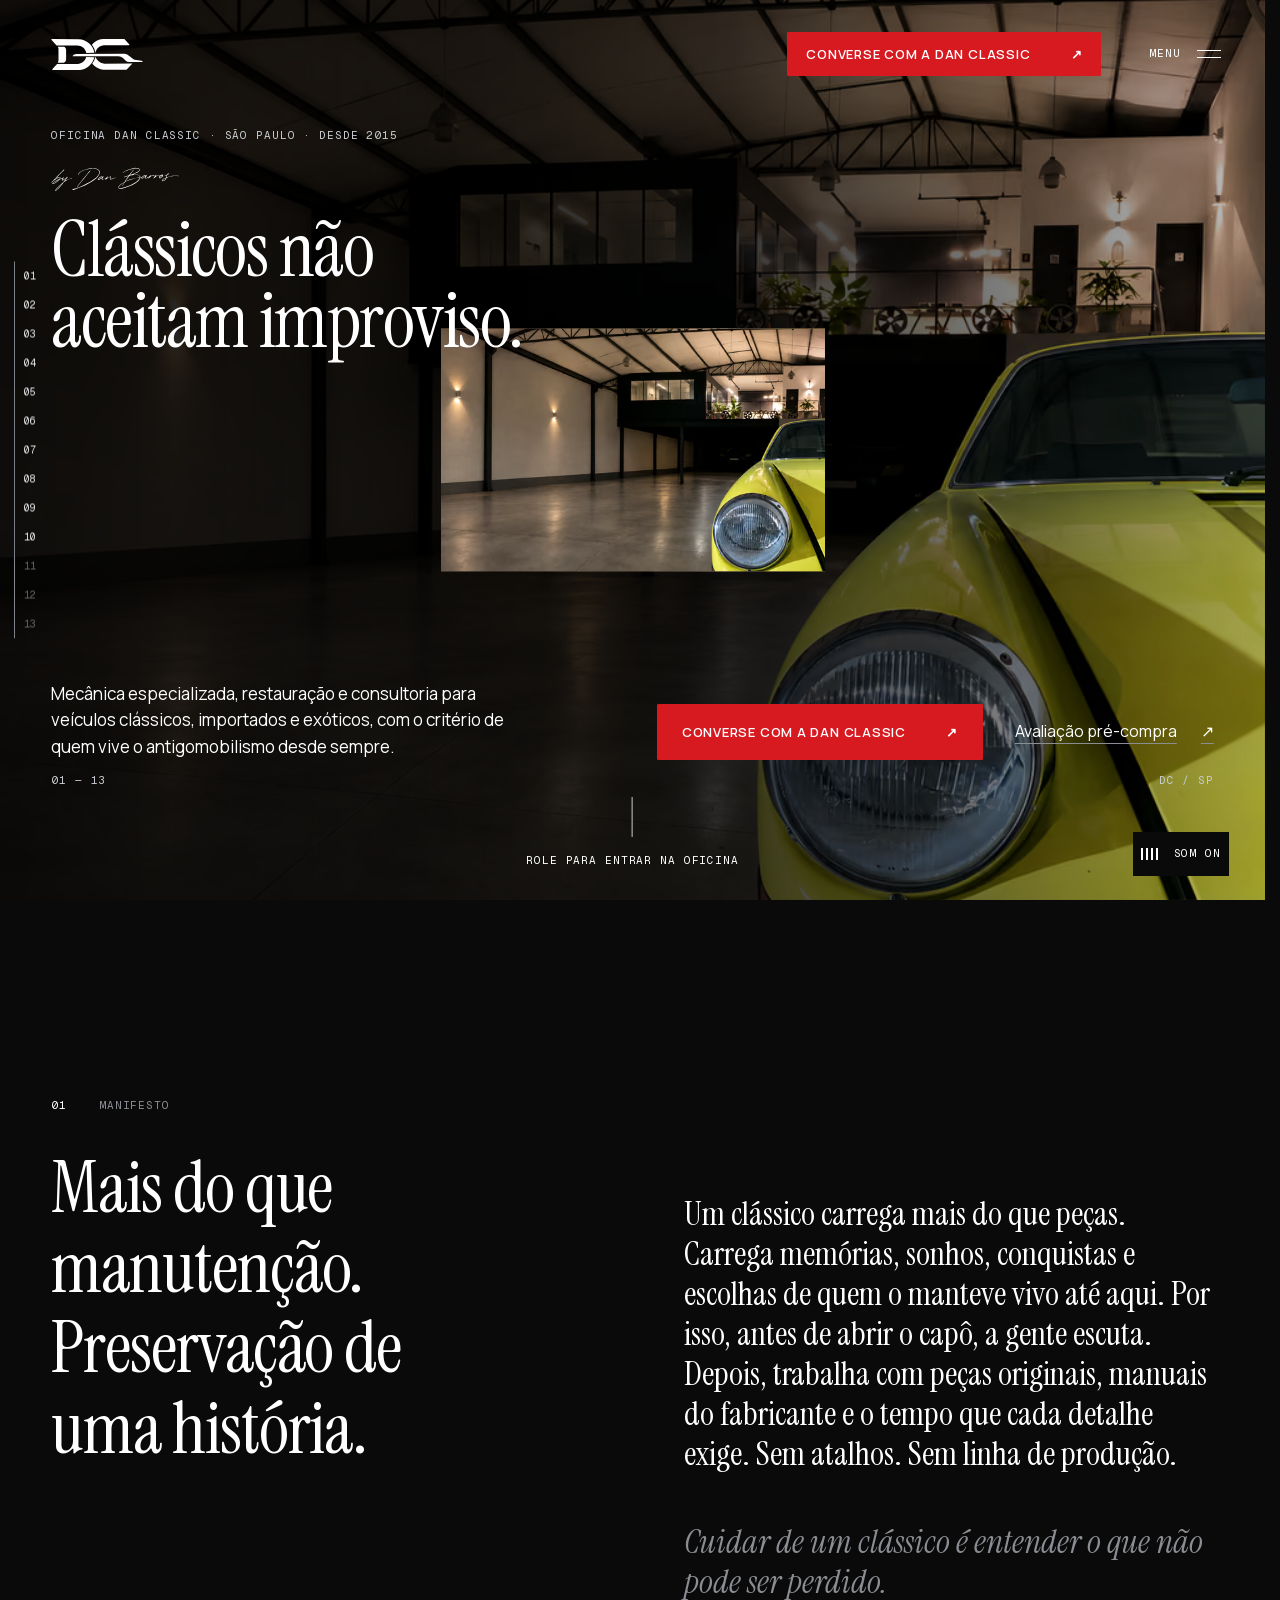
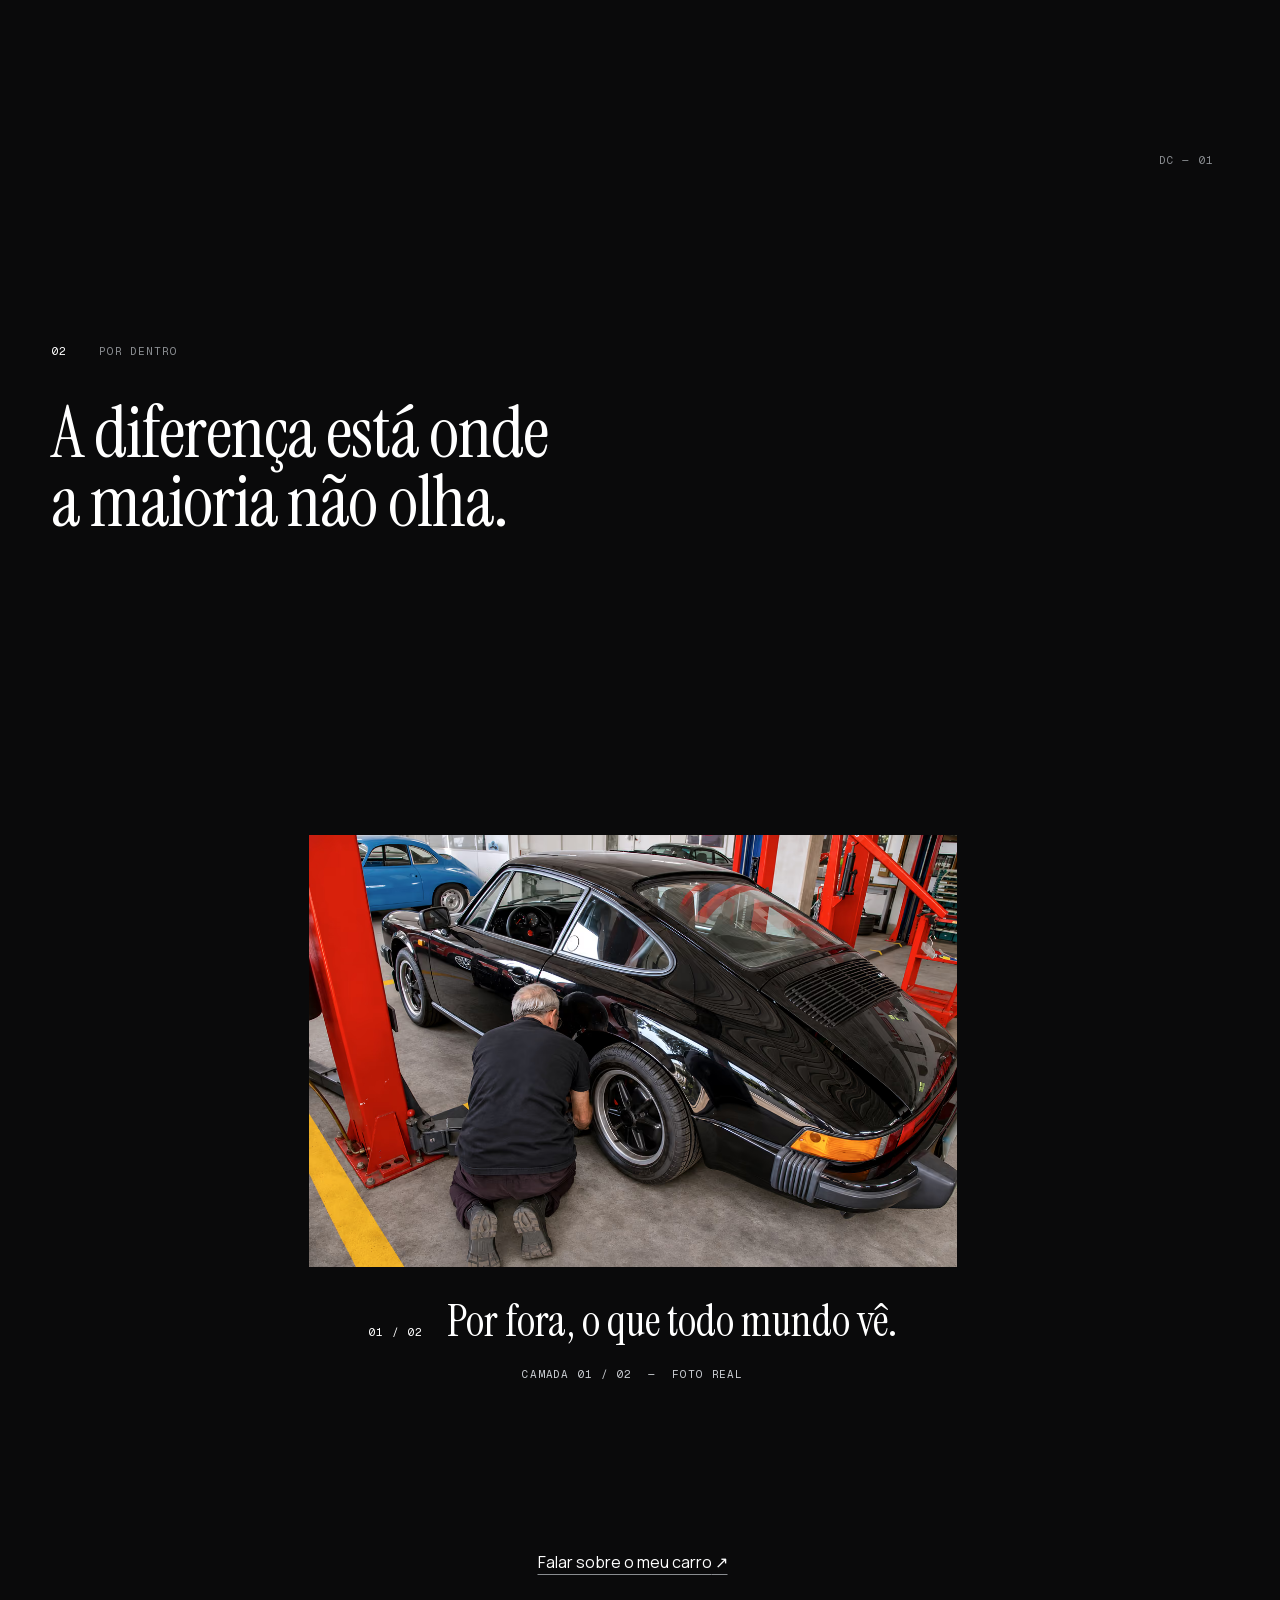
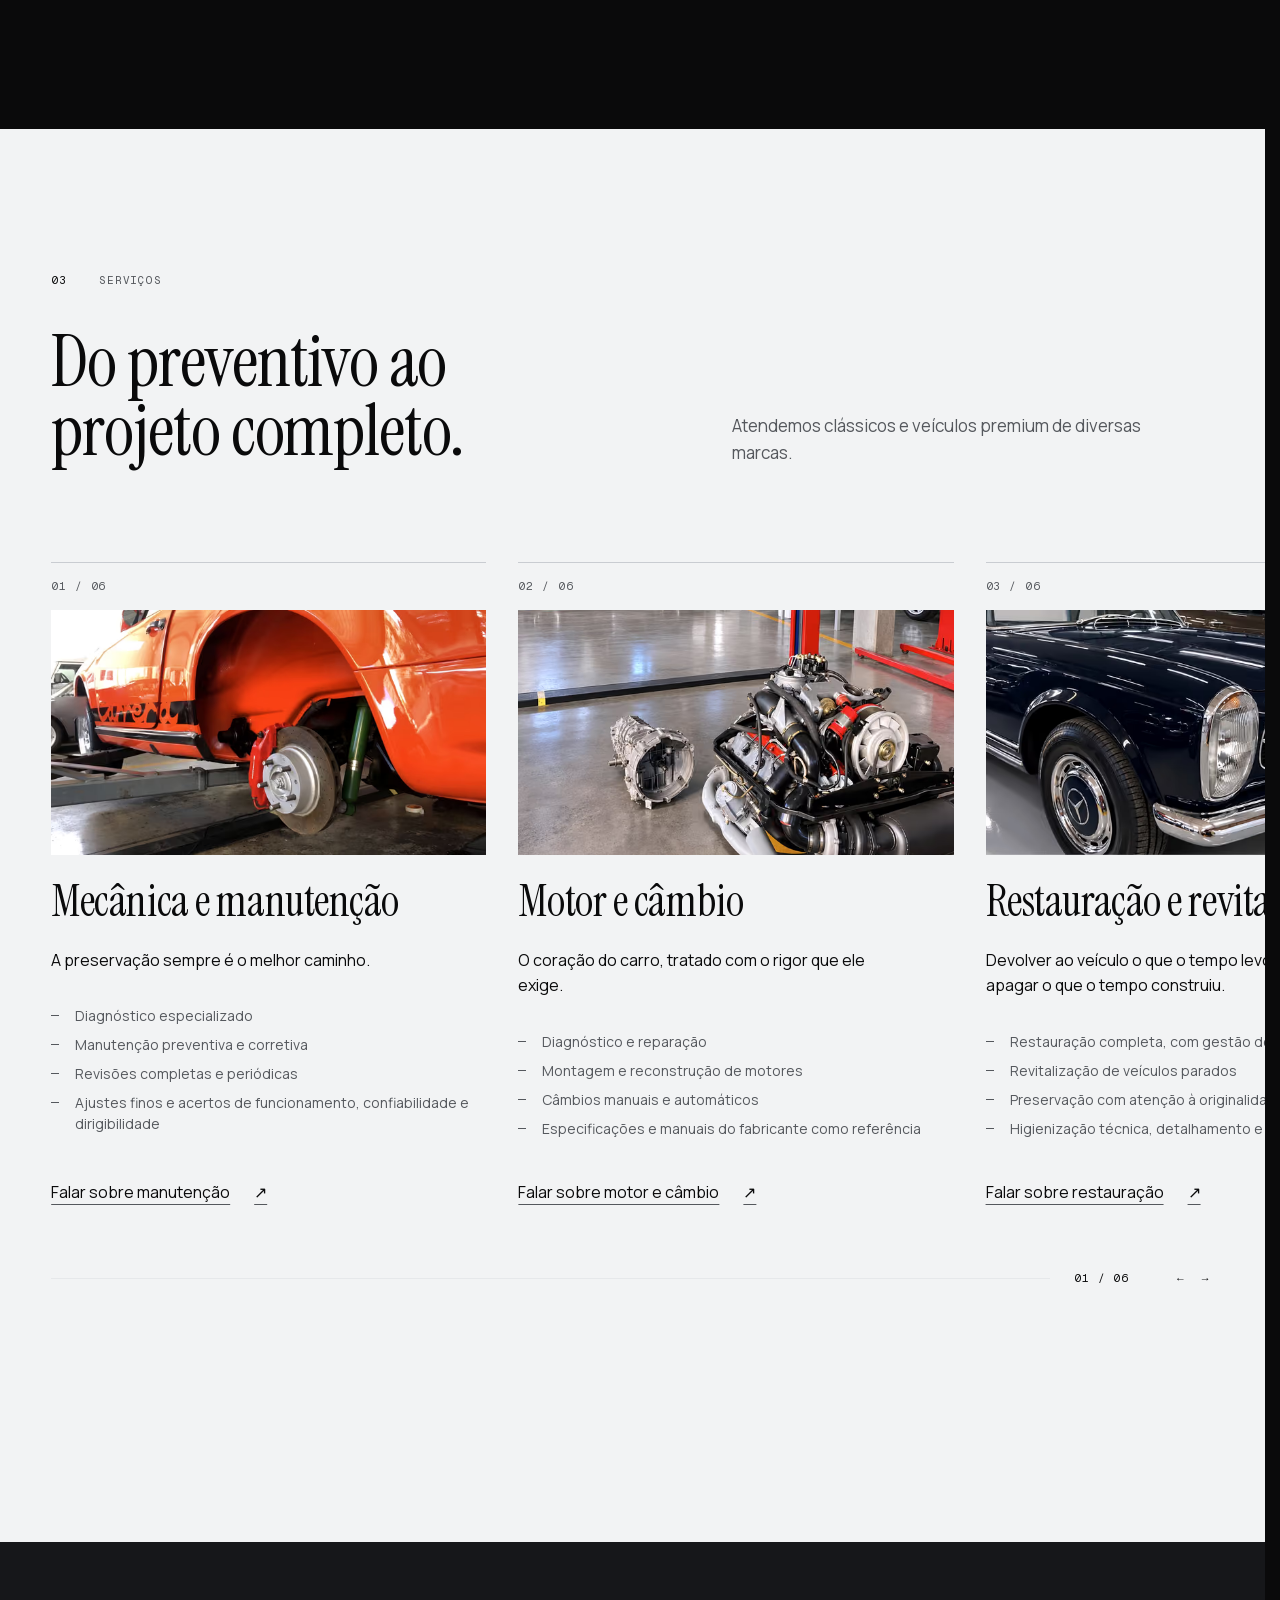
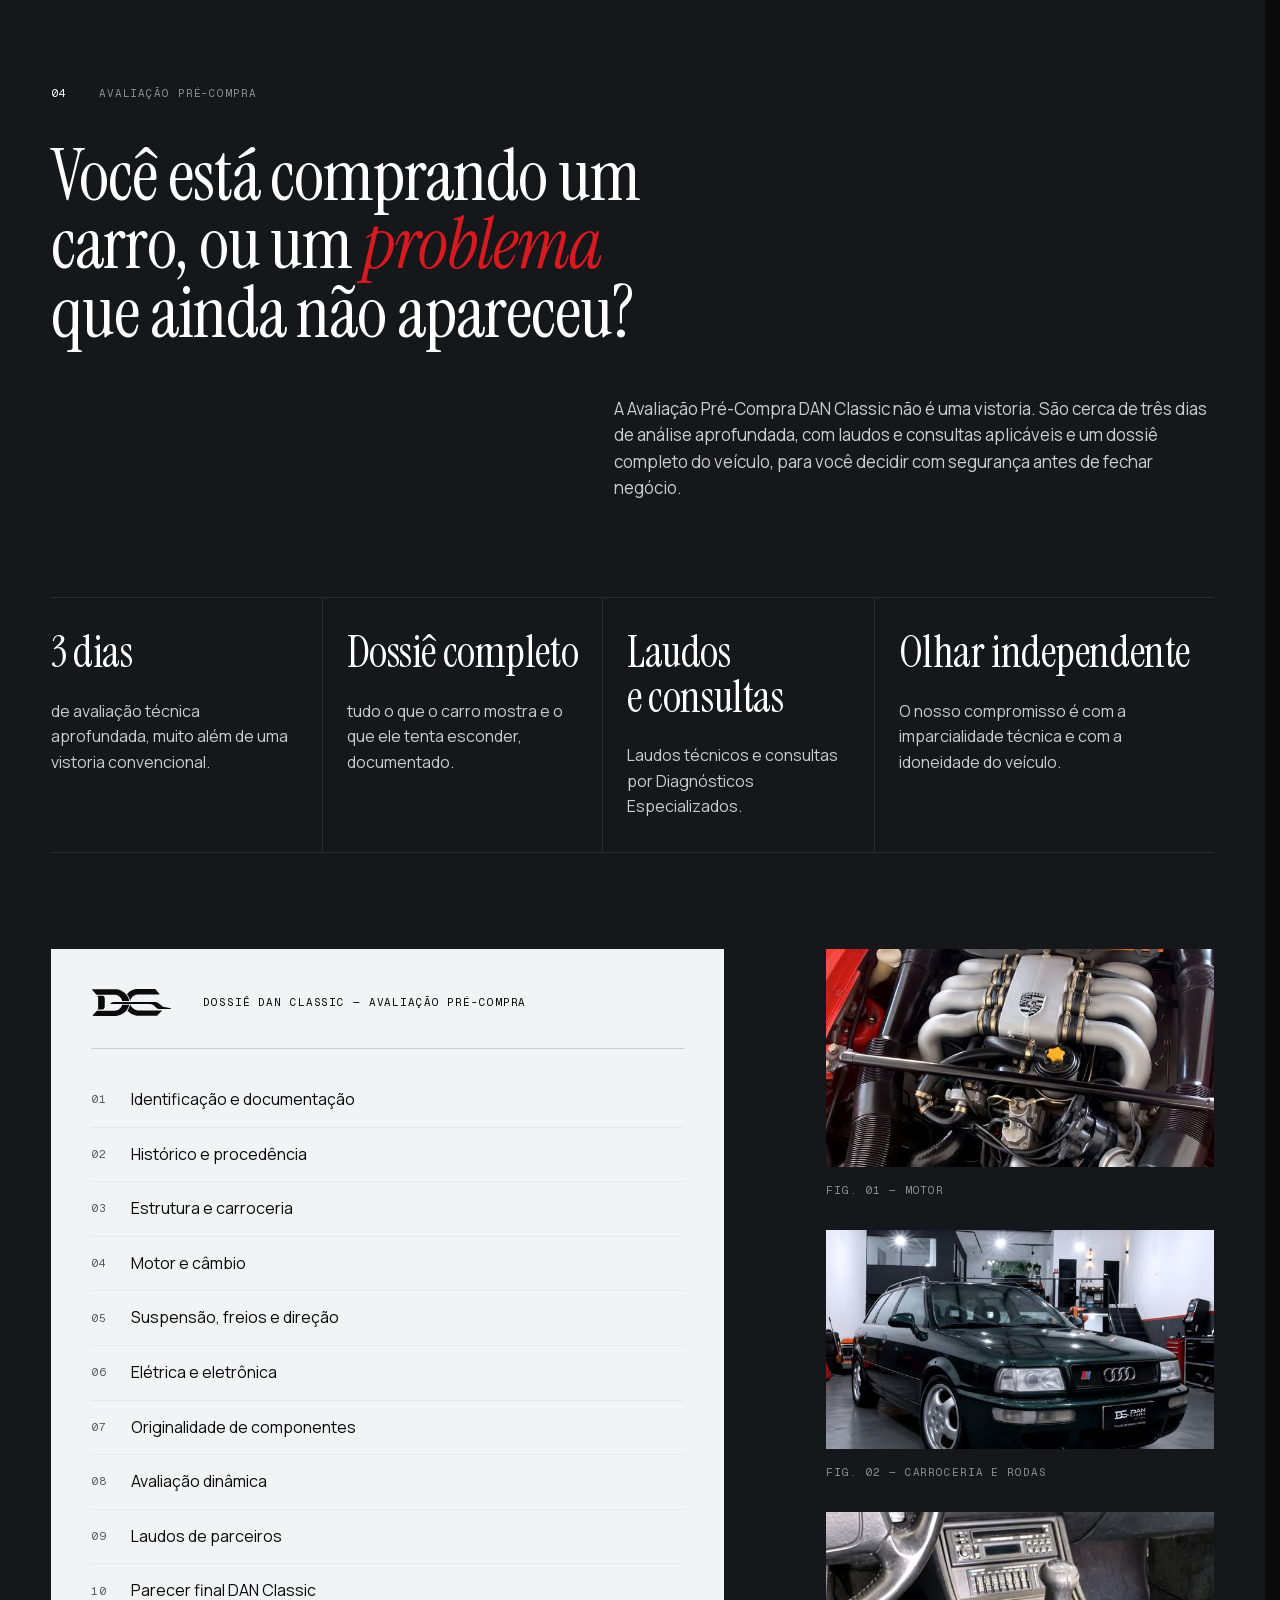
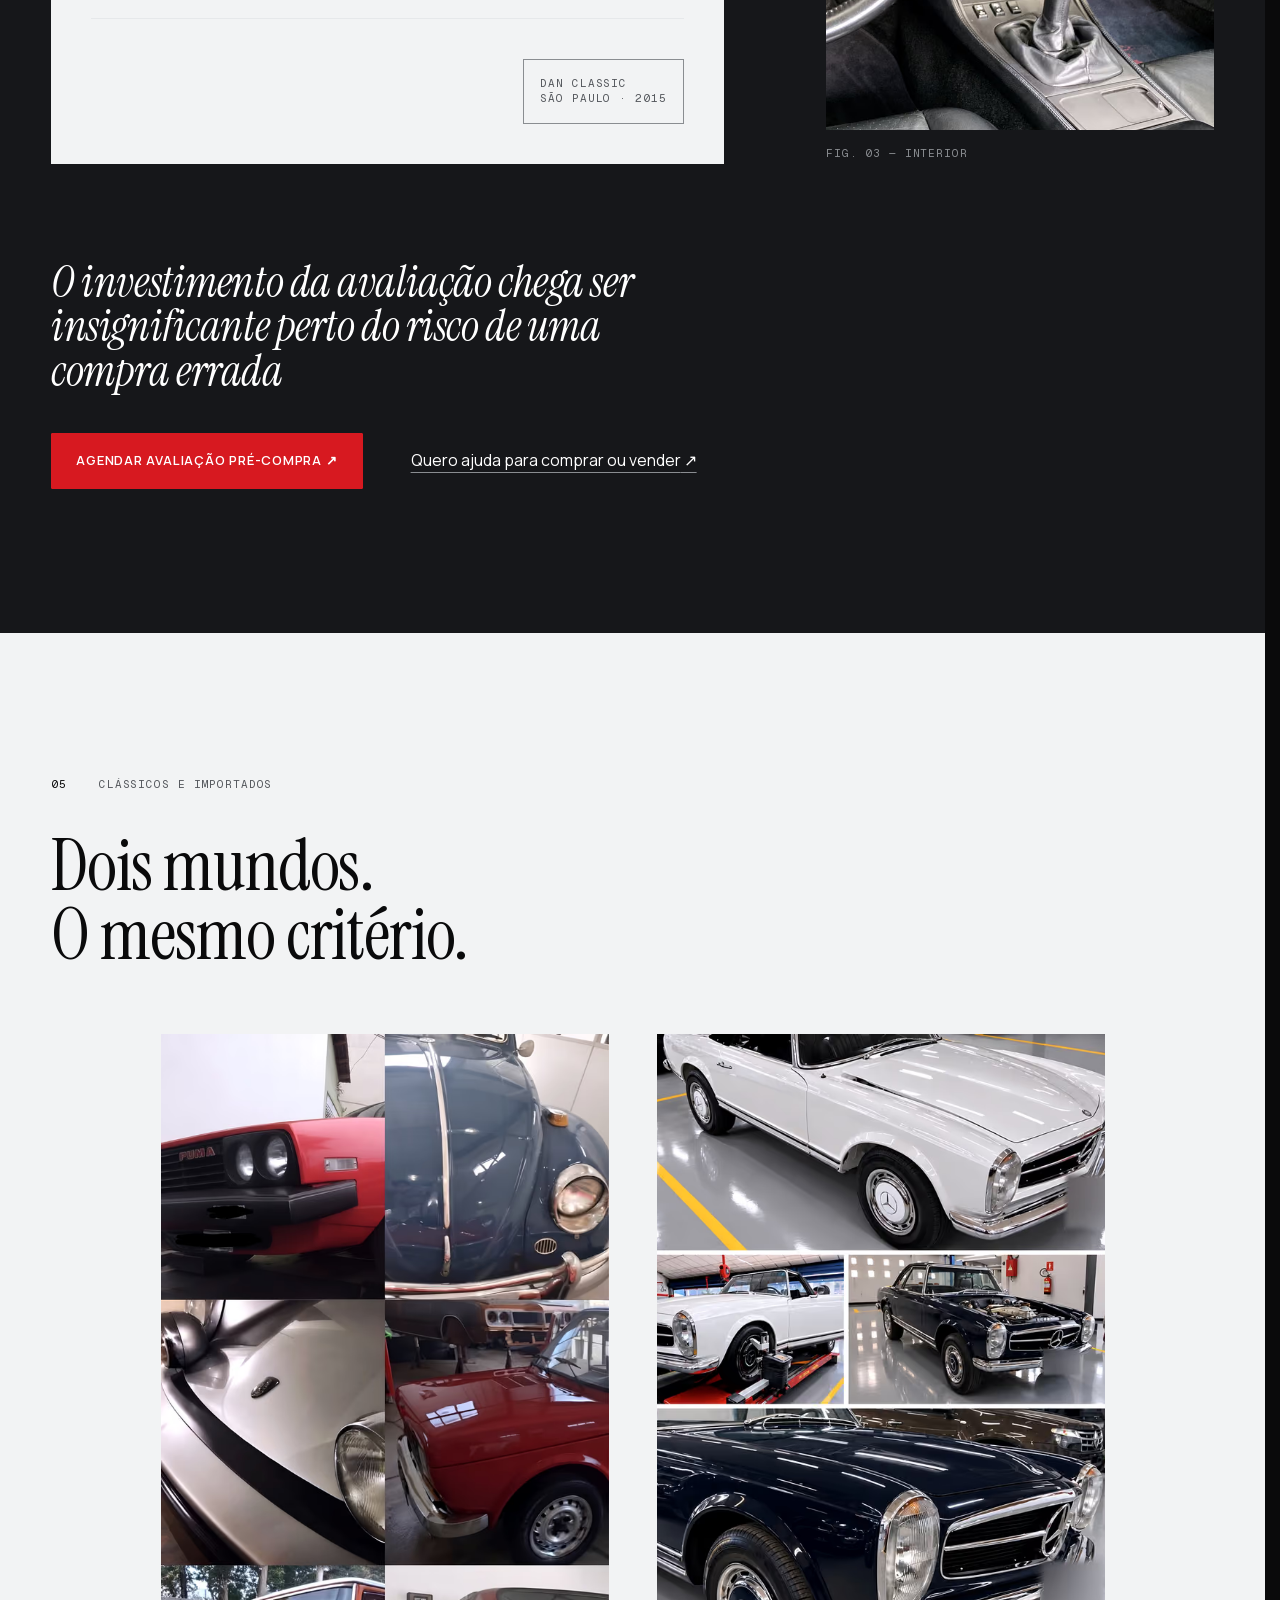
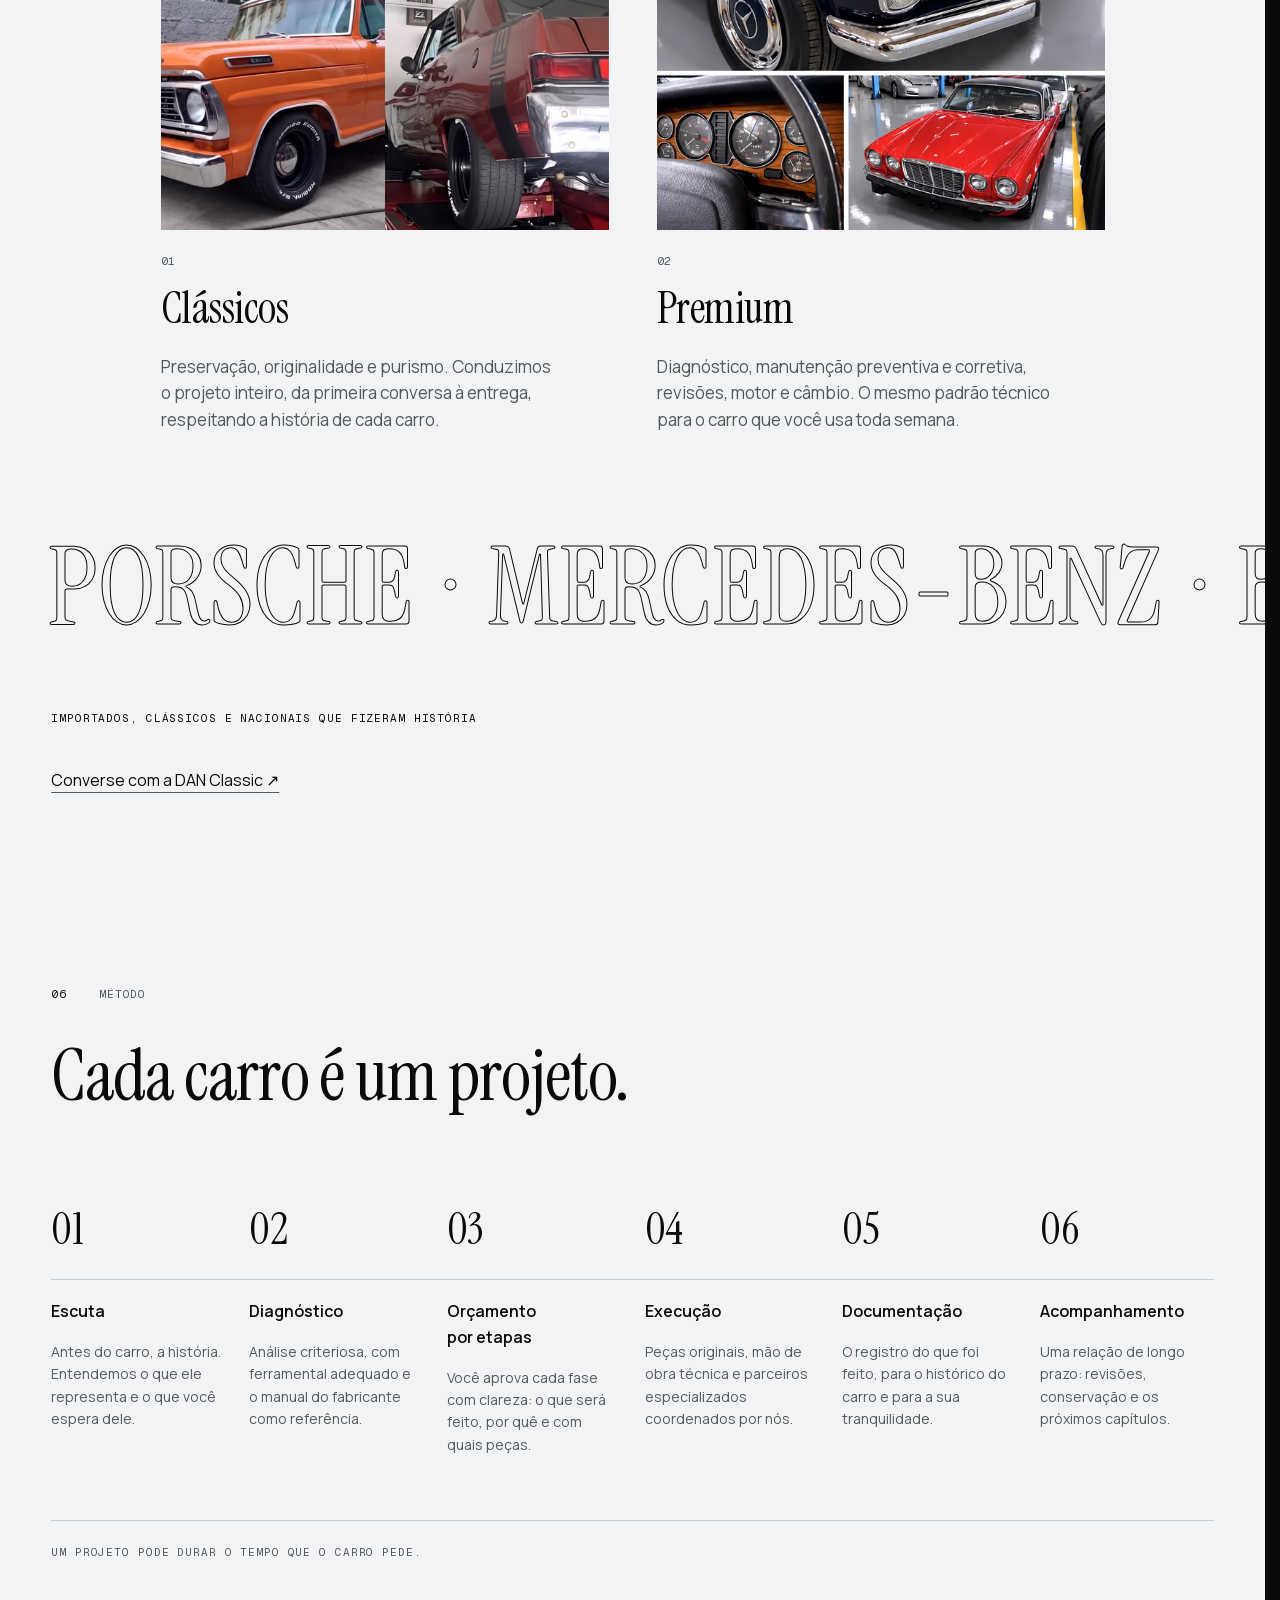
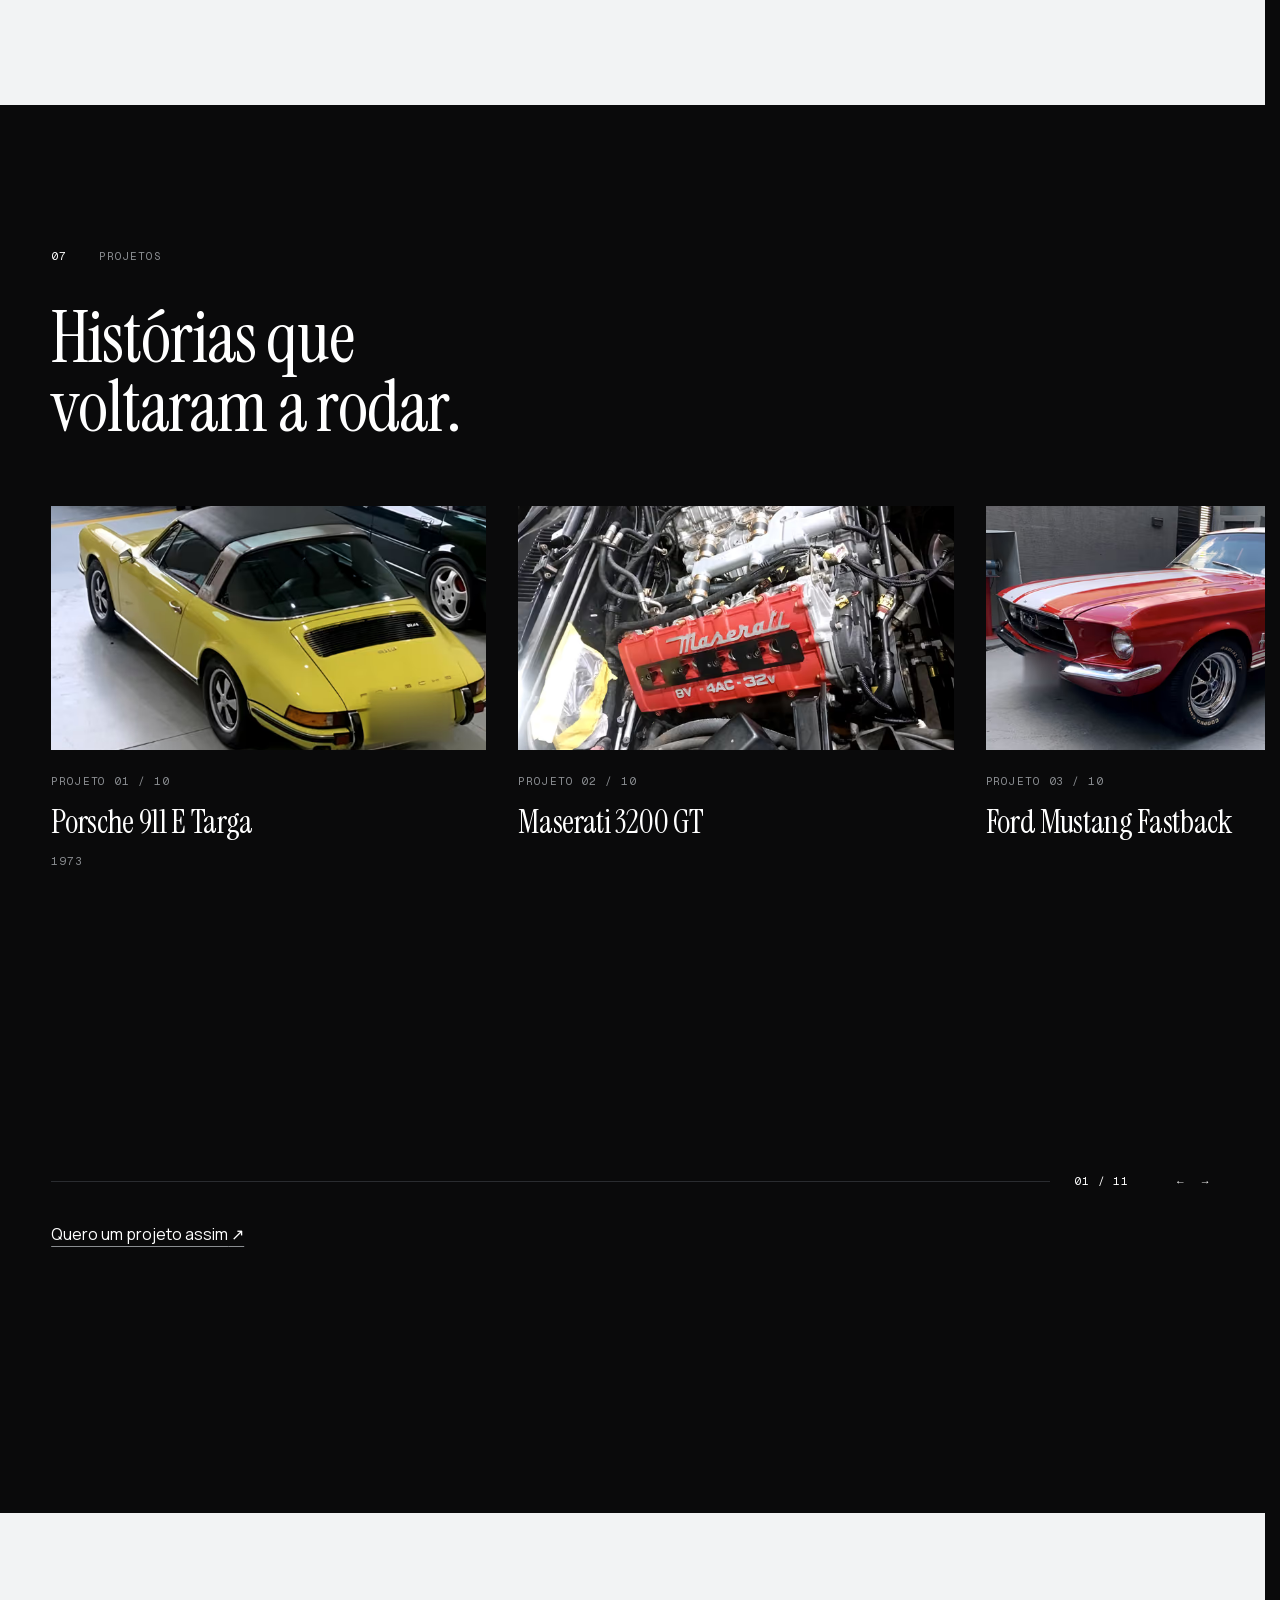
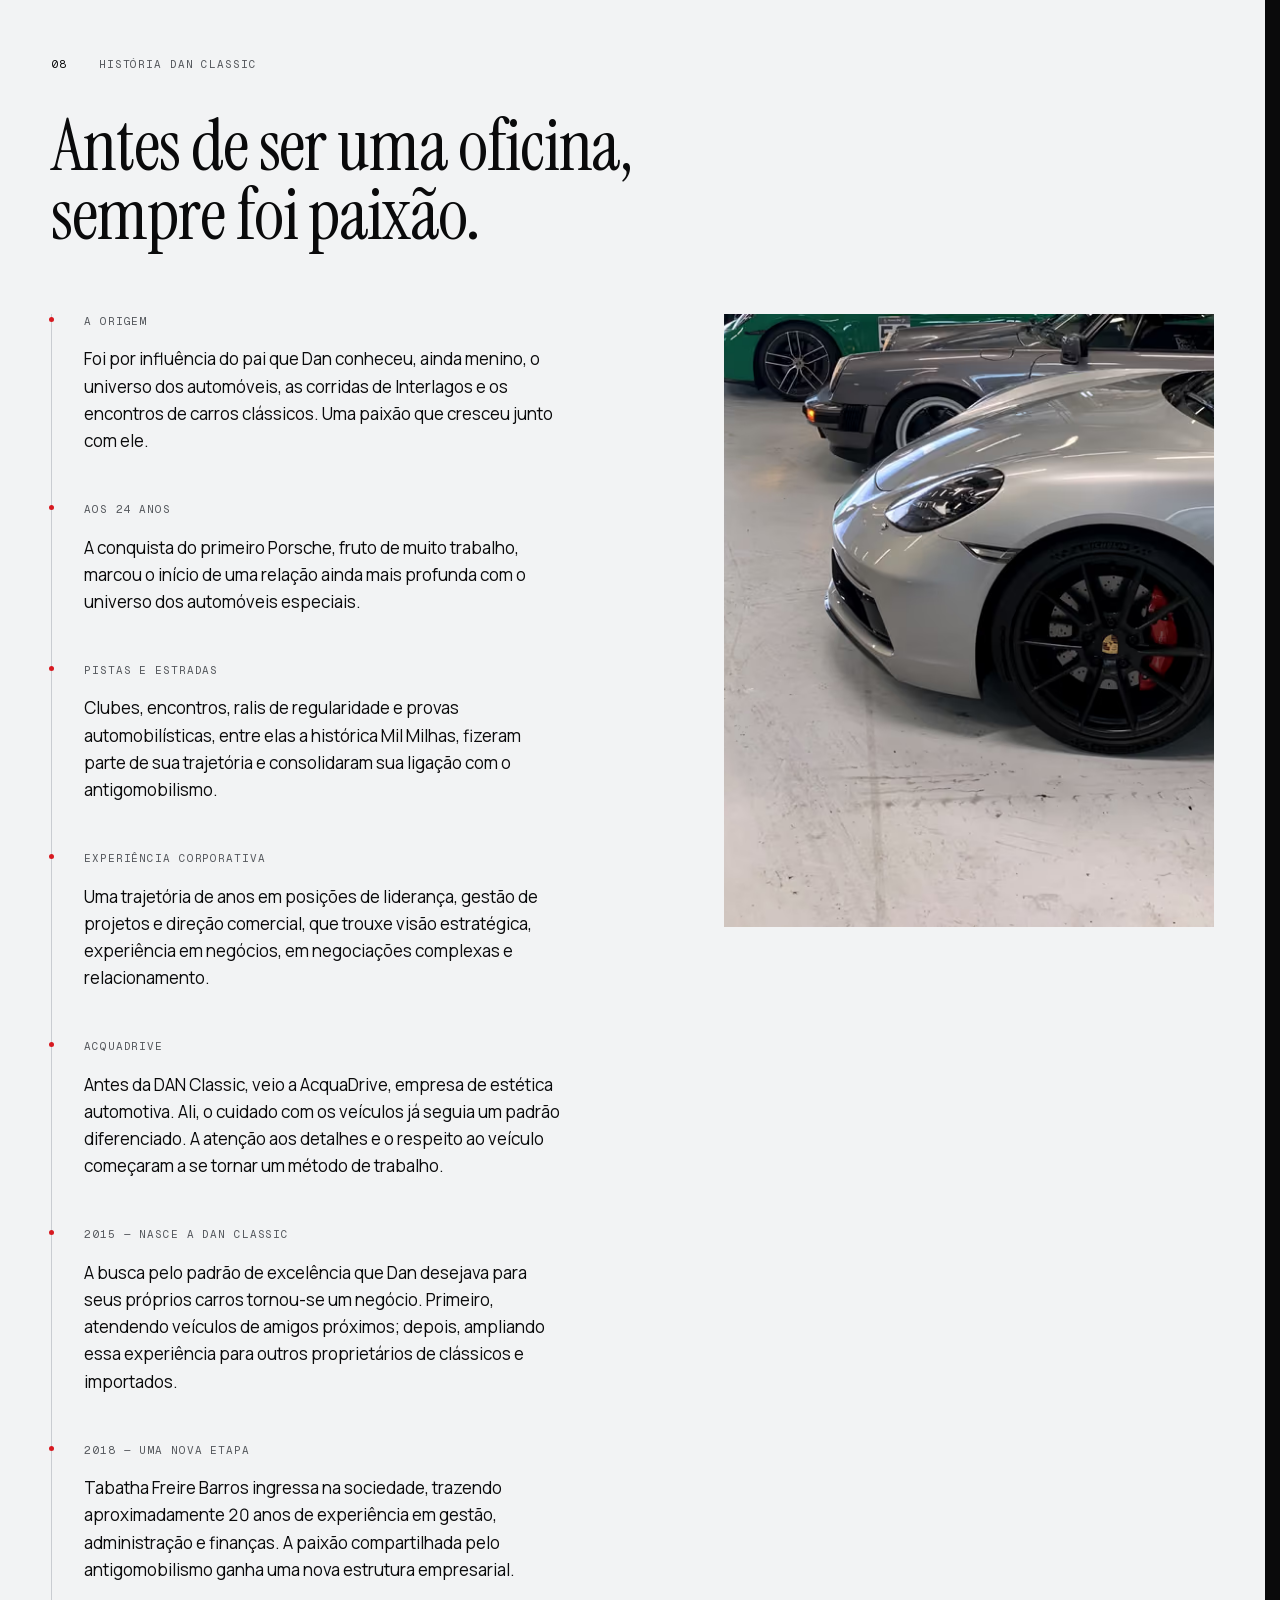
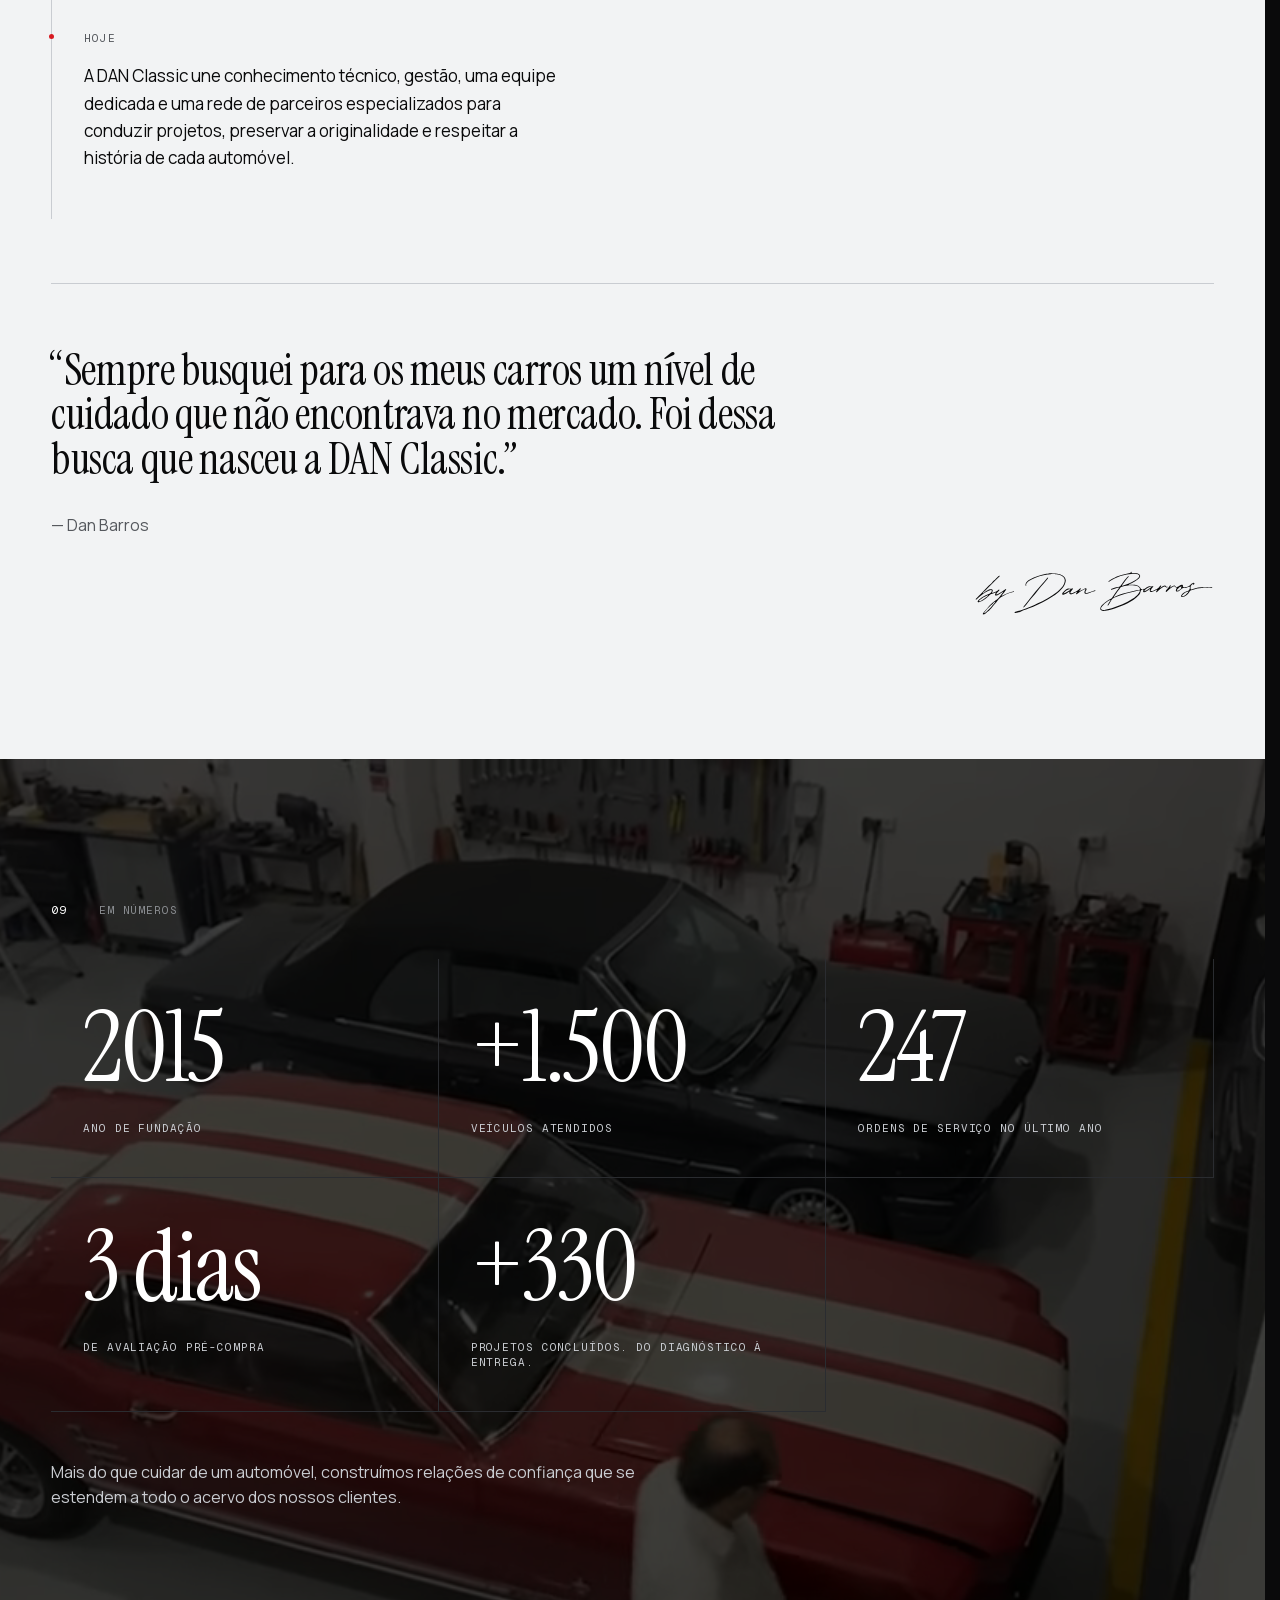
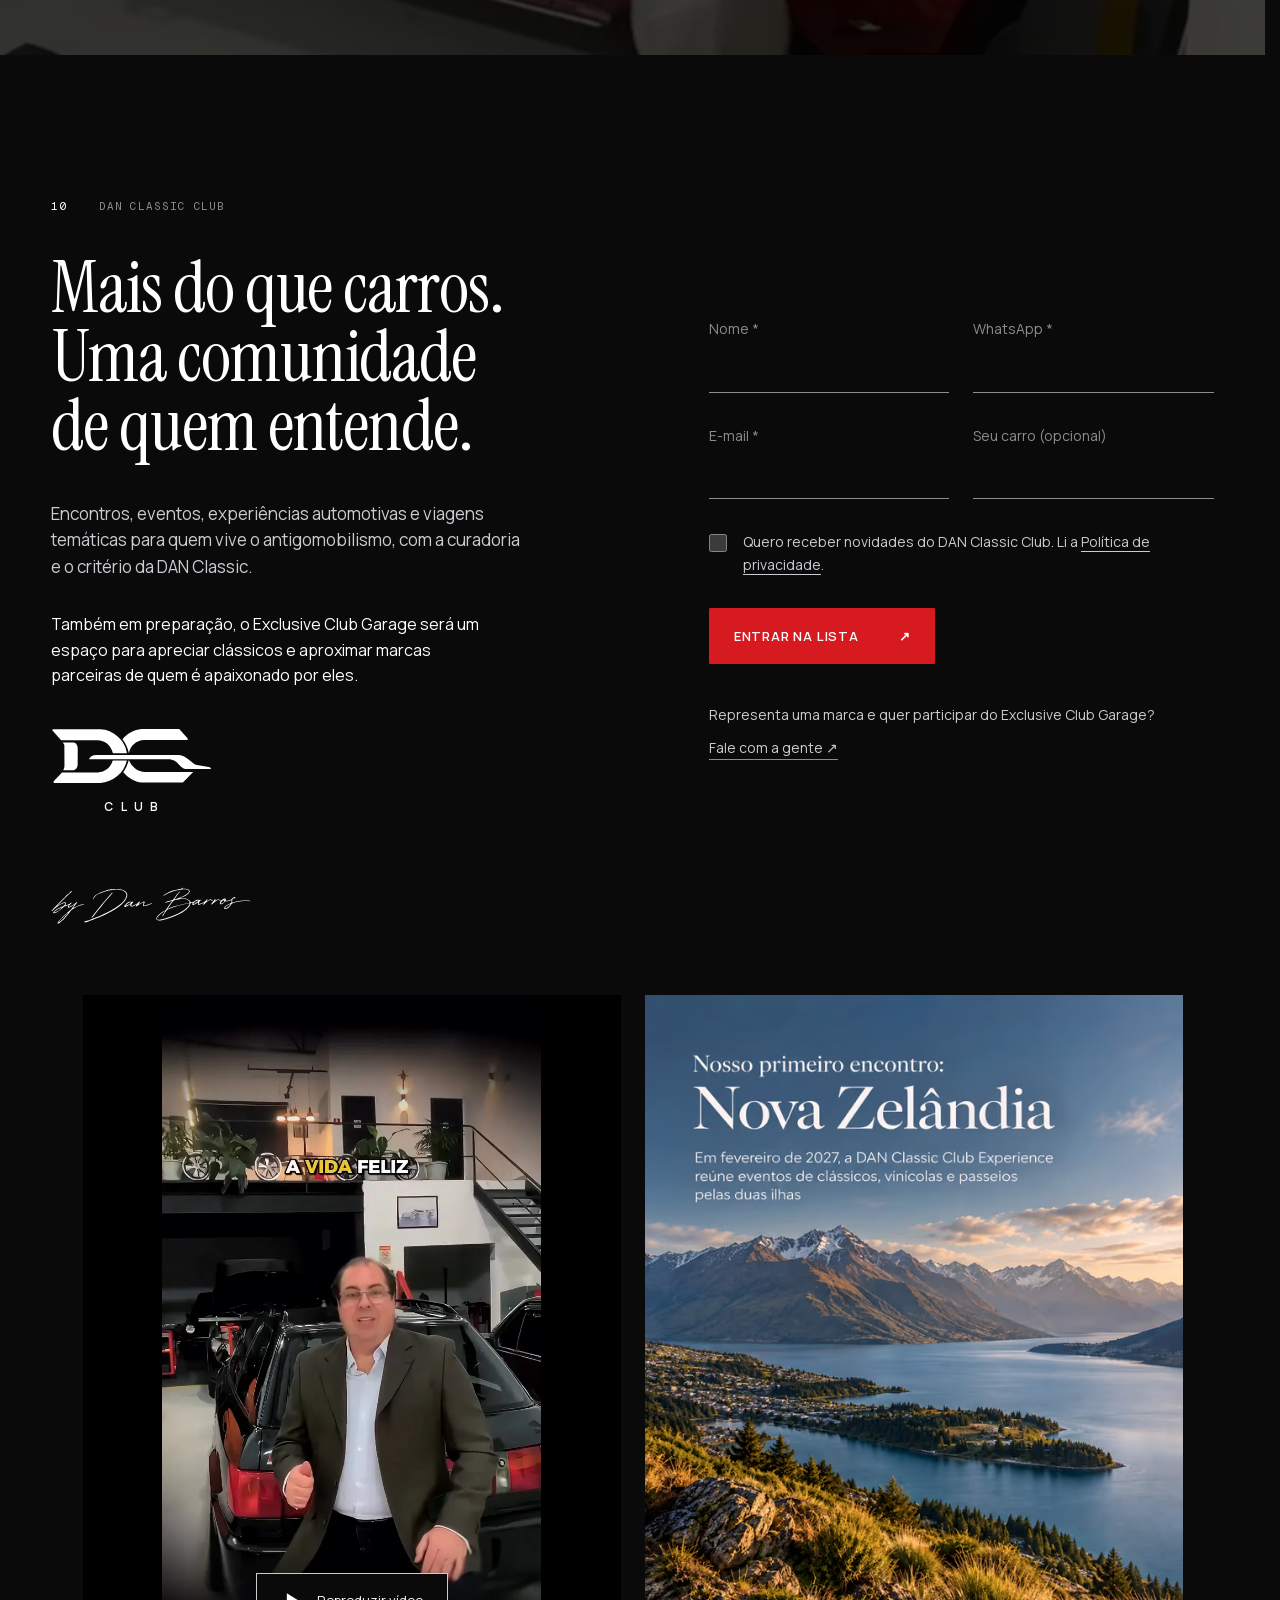
==== commit 2ba8ea8e: "Publica hero corrigido e fotos padronizadas" ====
--- a/index.html
+++ b/index.html
@@ -1 +1 @@
-<!DOCTYPE html><html lang="pt-BR" class="_18QN8G_variable _6YOPiG_variable ZGwrmq_variable JyaZiG_variable"><head><meta charSet="utf-8"/><meta name="viewport" content="width=device-width, initial-scale=1"/><link rel="preload" href="/_next/static/media/07a39a8a4660cc7c-s.p.0r6juujl39pe6.woff2" as="font" crossorigin="" type="font/woff2"/><link rel="preload" href="/_next/static/media/82450a180bcad83c-s.p.0p-wng2nn8o-p.woff2" as="font" crossorigin="" type="font/woff2"/><link rel="preload" href="/_next/static/media/d902bc2bfdd0a4cb-s.p.1g73gv09-xcb6.woff2" as="font" crossorigin="" type="font/woff2"/><link rel="preload" href="/_next/static/media/e63b65bb308a9351-s.p.3j3877k49yy0l.woff2" as="font" crossorigin="" type="font/woff2"/><link rel="preload" href="/brand/dc-monograma.svg" as="image" crossorigin="anonymous" fetchPriority="high"/><link rel="stylesheet" href="/_next/static/chunks/0hwmgbbgh5hbd.css" data-precedence="next"/><link rel="stylesheet" href="/_next/static/chunks/3vts3do604lvc.css" data-precedence="next"/><link rel="preload" as="script" fetchPriority="low" href="/_next/static/chunks/19wg2q9r2_sev.js"/><script src="/_next/static/chunks/1c0mhc5ebbn3y.js" async=""></script><script src="/_next/static/chunks/3wbm-994r45kr.js" async=""></script><script src="/_next/static/chunks/turbopack-3-ry682tkyiqk.js" async=""></script><script src="/_next/static/chunks/2xue6hx9j6u86.js" async=""></script><script src="/_next/static/chunks/3muitriy4zyzn.js" async=""></script><script src="/_next/static/chunks/3bagk905o1fxq.js" async=""></script><script src="/_next/static/chunks/3drhgt3ea58j4.js" async=""></script><script src="/_next/static/chunks/08_hi3djp-mpx.js" async=""></script><script src="/_next/static/chunks/1_57cl1dvsmfa.js" async=""></script><meta name="next-size-adjust" content=""/><link rel="preload" as="image" href="/brand/dc-monograma.svg" crossorigin="anonymous" fetchPriority="high"/><title>Oficina DAN Classic | Mecânica e restauração de clássicos em SP</title><meta name="description" content="Mecânica especializada, restauração, avaliação pré-compra e assessoria para placa preta de veículos clássicos e importados. São Paulo, desde 2015."/><meta name="robots" content="index, follow"/><link rel="canonical" href="https://oficinadanclassic.com.br/"/><meta property="og:title" content="Oficina DAN Classic: clássicos não aceitam improviso"/><meta property="og:description" content="Mecânica especializada, restauração e consultoria para clássicos e importados. São Paulo, desde 2015."/><meta property="og:url" content="https://oficinadanclassic.com.br/"/><meta property="og:site_name" content="Oficina DAN Classic"/><meta property="og:locale" content="pt_BR"/><meta property="og:image" content="https://oficinadanclassic.com.br/og/og-dan-classic-r20261109.jpg"/><meta property="og:image:type" content="image/jpeg"/><meta property="og:image:width" content="1200"/><meta property="og:image:height" content="630"/><meta property="og:image:alt" content="Oficina DAN Classic: clássicos não aceitam improviso"/><meta property="og:type" content="website"/><meta name="twitter:card" content="summary_large_image"/><meta name="twitter:title" content="Oficina DAN Classic: clássicos não aceitam improviso"/><meta name="twitter:description" content="Mecânica especializada, restauração e consultoria para clássicos e importados. São Paulo, desde 2015."/><meta name="twitter:image" content="https://oficinadanclassic.com.br/og/og-dan-classic-r20261109.jpg"/><meta name="twitter:image:alt" content="Oficina DAN Classic: clássicos não aceitam improviso"/><link rel="icon" href="/brand/favicon.svg" type="image/svg+xml"/><link rel="icon" href="/brand/favicon-32.png" sizes="32x32" type="image/png"/><link rel="apple-touch-icon" href="/brand/apple-touch-icon.png"/><script src="/_next/static/chunks/0cz1d0mv5g_q7.js" noModule=""></script></head><body data-theme="dark"><div hidden=""><!--$--><!--/$--></div><div class="koCuRq_site"><noscript><style>.preloader { display: none !important; } body:has(.preloader[open]) { overflow: auto !important; }</style></noscript><dialog open="" class="preloader" aria-label="Oficina DAN Classic" aria-describedby="loader-description"><div class="preloader-center"><div class="loader-artifact" aria-hidden="true"><svg viewBox="0 0 360 180" class="loader-track"><path d="M90 24H270C310 24 336 52 336 90S310 156 270 156H90C50 156 24 128 24 90S50 24 90 24Z" class="loader-track-base"></path><path d="M90 24H270C310 24 336 52 336 90S310 156 270 156H90C50 156 24 128 24 90S50 24 90 24Z" pathLength="100" stroke-dasharray="100" stroke-dashoffset="100" class="loader-track-progress"></path><path d="M90 24H270C310 24 336 52 336 90S310 156 270 156H90C50 156 24 128 24 90S50 24 90 24Z" pathLength="100" stroke-dasharray="7 93" class="loader-track-runner"></path></svg><div class="loader-mark"><span role="img" aria-label="DAN CLASSIC" class="brand brand-monogram loader-base" style="--brand-image:url(/brand/dc-monograma.svg)"></span><div class="loader-fill" style="clip-path:inset(0 100% 0 0)"><span role="img" aria-label="DAN CLASSIC" class="brand brand-monogram " style="--brand-image:url(/brand/dc-monograma.svg)"></span></div></div></div><span class="mono loader-count" role="progressbar" aria-valuemin="0" aria-valuemax="100" aria-valuenow="0" aria-label="OFICINA DAN CLASSIC — SÃO PAULO — DESDE 2015">000%</span><p id="loader-description" class="mono loader-line">OFICINA DAN CLASSIC — SÃO PAULO — DESDE 2015</p></div></dialog><script type="application/ld+json">[{"@context":"https://schema.org","@type":"AutoRepair","name":"Oficina DAN Classic","alternateName":"DAN Classic","legalName":"DARAMATA Serviços Automotivos Especializados Ltda.","url":"https://oficinadanclassic.com.br/","logo":"https://oficinadanclassic.com.br/brand/icon-512.png","image":"https://oficinadanclassic.com.br/og/og-dan-classic-r20261109.jpg","telephone":"+55-11-3742-4012","email":"adm@danclassicoseimportados.com.br","foundingDate":"2015","founder":{"@type":"Person","name":"Dan Barros"},"address":{"@type":"PostalAddress","streetAddress":"R. Eng. José Valter Seng, 161 – Ferreira","addressLocality":"São Paulo","addressRegion":"SP","postalCode":"05522-020","addressCountry":"BR"},"geo":{"@type":"GeoCoordinates","latitude":-23.5929185,"longitude":-46.737147},"openingHoursSpecification":[{"@type":"OpeningHoursSpecification","dayOfWeek":["Monday","Tuesday","Wednesday","Thursday","Friday"],"opens":"08:00","closes":"13:00"},{"@type":"OpeningHoursSpecification","dayOfWeek":["Monday","Tuesday","Wednesday","Thursday","Friday"],"opens":"14:00","closes":"17:30"}],"areaServed":"São Paulo","sameAs":["https://www.instagram.com/oficinadanclassic/"]},{"@context":"https://schema.org","@type":"FAQPage","mainEntity":[{"@type":"Question","name":"Vocês atendem veículos premium?","acceptedAnswer":{"@type":"Answer","text":"Sim. Além dos clássicos, atendemos veículos premium, com diagnóstico, manutenção preventiva e corretiva, revisões, motor e câmbio, sempre no mesmo padrão técnico."}},{"@type":"Question","name":"Quais marcas vocês atendem?","acceptedAnswer":{"@type":"Answer","text":"Atendemos marcas premium e veículos exclusivos, entre elas Porsche, Mercedes-Benz, BMW, Audi, Maserati, Ford, Volvo, Dodge, Oldsmobile, VW, Puma, Envemo, Fiat, Alfa Romeo, Chevrolet, Aston Martin, Cadillac e Ferrari. Se o seu carro é especial para você, vale a conversa."}},{"@type":"Question","name":"Quais são os serviços de lavagem e detalhamento automotivo oferecidos pela DAN Classic?","acceptedAnswer":{"@type":"Answer","text":"Oferecemos lavagem técnica, higienização, descontaminação e detalhamento automotivo, com produtos de alta qualidade e técnicas específicas para cada veículo e acabamento. Cada procedimento recebe atenção aos detalhes e à preservação da pintura, dos materiais e dos componentes, respeitando a originalidade do automóvel. Nosso propósito é preservar a estética, a integridade e o valor de cada veículo."}},{"@type":"Question","name":"Como funciona o orçamento?","acceptedAnswer":{"@type":"Answer","text":"O processo começa com uma conversa sobre o carro e o serviço desejado, seguida do diagnóstico. O orçamento apresenta etapas, peças e serviços para sua aprovação. As condições da avaliação inicial são informadas pela equipe antes do atendimento."}},{"@type":"Question","name":"Quanto tempo leva um serviço?","acceptedAnswer":{"@type":"Answer","text":"O prazo varia conforme o serviço, o estado do veículo e a disponibilidade de peças. Depois da avaliação, a equipe orienta sobre as etapas e a previsão de execução."}},{"@type":"Question","name":"O que é a Avaliação Pré-Compra?","acceptedAnswer":{"@type":"Answer","text":"É uma avaliação técnica do estado e do histórico do veículo antes da compra. A análise reúne os pontos encontrados e as informações disponíveis para ajudar você a decidir com mais clareza."}},{"@type":"Question","name":"Vocês emitem o certificado de Placa Preta?","acceptedAnswer":{"@type":"Answer","text":"A DAN Classic oferece assessoria técnica especializada em todo o processo de obtenção da Placa Preta, orientando e preparando o veículo para atender aos critérios de originalidade e conservação exigidos pelas entidades certificadoras. A certificação é realizada pelos órgãos competentes."}},{"@type":"Question","name":"Vocês ajudam a comprar ou vender um clássico?","acceptedAnswer":{"@type":"Answer","text":"Sim. Da escolha e da avaliação até a negociação e o acompanhamento, começando por entender por que você quer aquele carro."}},{"@type":"Question","name":"Vocês usam peças originais?","acceptedAnswer":{"@type":"Answer","text":"Priorizamos peças originais e seguimos as especificações e os manuais dos fabricantes. A escolha das peças é avaliada conforme o projeto e apresentada no orçamento."}},{"@type":"Question","name":"Onde fica a oficina e qual o horário?","acceptedAnswer":{"@type":"Answer","text":"A oficina fica na R. Eng. José Valter Seng, 161 – Ferreira, São Paulo – SP. Para combinar a visita e confirmar o horário de atendimento, fale com a equipe pelo WhatsApp."}}]}]</script><a class="skipLink" href="#conteudo">Pular para o conteúdo</a><div class="progress-bar" aria-hidden="true"></div><header class="site-header  " aria-hidden="false"><a aria-label="Oficina DAN Classic" class="header-logo" href="#inicio"><span role="img" aria-label="DAN CLASSIC" class="brand brand-monogram " style="--brand-image:url(/brand/dc-monograma.svg)"></span></a><div class="header-actions"><a class="button button-small" href="#formulario-contato" data-contact-code="MSG-GERAL" data-contact-section="header" data-cursor="link">Converse com a DAN Classic<span aria-hidden="true">↗</span></a><button class="menu-button mono" aria-haspopup="dialog" aria-expanded="false" aria-controls="site-menu" data-cursor="link">Menu<span aria-hidden="true" class="menu-icon"><i></i><i></i></span></button></div></header><dialog id="site-menu" class="menu-overlay" aria-label="Menu"><div class="menu-top"><span role="img" aria-label="DAN CLASSIC" class="brand brand-monogram " style="--brand-image:url(/brand/dc-monograma.svg)"></span><button class="text-button mono">Fechar<!-- --> <span aria-hidden="true">×</span></button></div><div class="menu-layout"><nav class="menu-links" aria-label="Menu"><a data-cursor="link" href="#manifesto"><span class="mono">01</span><span>Manifesto</span><span aria-hidden="true">↗</span></a><a data-cursor="link" href="#por-dentro"><span class="mono">02</span><span>Por dentro</span><span aria-hidden="true">↗</span></a><a data-cursor="link" href="#servicos"><span class="mono">03</span><span>Serviços</span><span aria-hidden="true">↗</span></a><a data-cursor="link" href="#pre-compra"><span class="mono">04</span><span>Pré-compra</span><span aria-hidden="true">↗</span></a><a data-cursor="link" href="#classicos-e-importados"><span class="mono">05</span><span>Clássicos e importados</span><span aria-hidden="true">↗</span></a><a data-cursor="link" href="#metodo"><span class="mono">06</span><span>Método</span><span aria-hidden="true">↗</span></a><a data-cursor="link" href="#projetos"><span class="mono">07</span><span>Projetos</span><span aria-hidden="true">↗</span></a><a data-cursor="link" href="#historia"><span class="mono">08</span><span>História</span><span aria-hidden="true">↗</span></a><a data-cursor="link" href="#club"><span class="mono">10</span><span>Club</span><span aria-hidden="true">↗</span></a><a data-cursor="link" href="#em-breve"><span class="mono">11</span><span>Em breve</span><span aria-hidden="true">↗</span></a><a data-cursor="link" href="#duvidas"><span class="mono">12</span><span>Dúvidas</span><span aria-hidden="true">↗</span></a><a data-cursor="link" href="#formulario-contato"><span class="mono">13</span><span>Contato</span><span aria-hidden="true">↗</span></a></nav><div class="menu-preview" aria-hidden="true"><picture class="asset-image " data-fit="contain" style="--focal-desktop:85% 50%;--focal-mobile:70% 50%;background-image:url([data-uri]);--image-fit:contain"><source media="(max-width: 767px)" type="image/avif" srcSet="/img/img-hero-r20261109-mobile-640.avif 640w, /img/img-hero-r20261109-mobile-1280.avif 1280w, /img/img-hero-r20261109-mobile-1920.avif 1920w, /img/img-hero-r20261109-mobile-2560.avif 2560w" sizes="35vw"/><source media="(max-width: 767px)" type="image/webp" srcSet="/img/img-hero-r20261109-mobile-640.webp 640w, /img/img-hero-r20261109-mobile-1280.webp 1280w, /img/img-hero-r20261109-mobile-1920.webp 1920w, /img/img-hero-r20261109-mobile-2560.webp 2560w" sizes="35vw"/><source type="image/avif" srcSet="/img/img-hero-r20261109-640.avif 640w, /img/img-hero-r20261109-1280.avif 1280w, /img/img-hero-r20261109-1920.avif 1920w, /img/img-hero-r20261109-2560.avif 2560w, /img/img-hero-r20261109-3840.avif 3840w" sizes="35vw"/><source type="image/webp" srcSet="/img/img-hero-r20261109-640.webp 640w, /img/img-hero-r20261109-1280.webp 1280w, /img/img-hero-r20261109-1920.webp 1920w, /img/img-hero-r20261109-2560.webp 2560w, /img/img-hero-r20261109-3840.webp 3840w" sizes="35vw"/><img src="/img/img-hero-r20261109-1920.webp" width="1920" height="3413" alt="" loading="lazy" fetchPriority="auto" decoding="async"/></picture><span class="mono">OFICINA DAN CLASSIC · SÃO PAULO · DESDE 2015</span></div></div><p class="mono menu-footer">(11) 3742-4012 · @oficinadanclassic · R. Eng. José Valter Seng, 161 – São Paulo</p></dialog><nav class="chapter-index " aria-label="Capítulos" aria-hidden="false"><a class="" data-cursor="link" href="#manifesto"><span>01</span><span class="chapter-label">Manifesto</span></a><a class="" data-cursor="link" href="#por-dentro"><span>02</span><span class="chapter-label">Por dentro</span></a><a class="" data-cursor="link" href="#servicos"><span>03</span><span class="chapter-label">Serviços</span></a><a class="" data-cursor="link" href="#pre-compra"><span>04</span><span class="chapter-label">Pré-compra</span></a><a class="" data-cursor="link" href="#classicos-e-importados"><span>05</span><span class="chapter-label">Clássicos e importados</span></a><a class="" data-cursor="link" href="#metodo"><span>06</span><span class="chapter-label">Método</span></a><a class="" data-cursor="link" href="#projetos"><span>07</span><span class="chapter-label">Projetos</span></a><a class="" data-cursor="link" href="#historia"><span>08</span><span class="chapter-label">História</span></a><a class="" data-cursor="link" href="#numeros"><span>09</span><span class="chapter-label">EM NÚMEROS</span></a><a class="" data-cursor="link" href="#club"><span>10</span><span class="chapter-label">Club</span></a><a class="" data-cursor="link" href="#em-breve"><span>11</span><span class="chapter-label">Em breve</span></a><a class="" data-cursor="link" href="#duvidas"><span>12</span><span class="chapter-label">Dúvidas</span></a><a class="" data-cursor="link" href="#formulario-contato"><span>13</span><span class="chapter-label">Contato</span></a></nav><a class="persistent-cta mono " tabindex="-1" aria-hidden="true" href="#formulario-contato" data-contact-code="MSG-GERAL" data-contact-section="persistente" data-cursor="link">Converse com a DAN Classic<span aria-hidden="true">↗</span></a><button class="sound-toggle mono " aria-hidden="false" aria-label="SOM OFF — Ligar música" aria-pressed="false" data-sound="false" data-cursor="link"><span class="sound-bars" aria-hidden="true"><i></i><i></i><i></i><i></i></span><span>SOM OFF</span></button><dialog id="cookie-preferences" class="preferences-dialog" aria-labelledby="prefs-title"><div class="preferences-top"><h2 id="prefs-title" class="display-m">Preferências de cookies</h2><button class="text-button mono">Fechar<!-- --> ×</button></div><form><label class="preference-row"><span><strong>Necessários</strong><span>Funcionamento do site e registro da sua escolha.</span></span><span><small>Sempre ativos</small></span></label><label class="preference-row"><span><strong>Medição</strong><span>Entender como o site é usado (Google Analytics).</span></span><span><input type="checkbox"/></span></label><label class="preference-row"><span><strong>Marketing</strong><span>Medir e melhorar anúncios (Meta e Google Ads).</span></span><span><input type="checkbox"/></span></label><div class="preferences-bottom"><a href="/privacidade/">Política de privacidade</a><button class="button" type="submit">Enviar<!-- --> ↗</button></div></form></dialog><div class="custom-cursor-layer" aria-hidden="true" hidden=""><span class="cursor-ring"></span><span class="cursor-label mono"></span></div><main id="conteudo" tabindex="-1"><section id="inicio" data-theme="dark" tabindex="-1" class="hero"><div class="hero-pin" data-hero-pin="true"><div class="hero-image hero-portrait" data-hero-image="true"><picture class="asset-image " data-fit="contain" style="--focal-desktop:85% 50%;--focal-mobile:70% 50%;background-image:url([data-uri]);--image-fit:contain"><source media="(max-width: 767px)" type="image/avif" srcSet="/img/img-hero-r20261109-mobile-640.avif 640w, /img/img-hero-r20261109-mobile-1280.avif 1280w, /img/img-hero-r20261109-mobile-1920.avif 1920w, /img/img-hero-r20261109-mobile-2560.avif 2560w" sizes="100vw"/><source media="(max-width: 767px)" type="image/webp" srcSet="/img/img-hero-r20261109-mobile-640.webp 640w, /img/img-hero-r20261109-mobile-1280.webp 1280w, /img/img-hero-r20261109-mobile-1920.webp 1920w, /img/img-hero-r20261109-mobile-2560.webp 2560w" sizes="100vw"/><source type="image/avif" srcSet="/img/img-hero-r20261109-640.avif 640w, /img/img-hero-r20261109-1280.avif 1280w, /img/img-hero-r20261109-1920.avif 1920w, /img/img-hero-r20261109-2560.avif 2560w, /img/img-hero-r20261109-3840.avif 3840w" sizes="100vw"/><source type="image/webp" srcSet="/img/img-hero-r20261109-640.webp 640w, /img/img-hero-r20261109-1280.webp 1280w, /img/img-hero-r20261109-1920.webp 1920w, /img/img-hero-r20261109-2560.webp 2560w, /img/img-hero-r20261109-3840.webp 3840w" sizes="100vw"/><img src="/img/img-hero-r20261109-1920.webp" width="1920" height="3413" alt="Detalhe do farol e da carroceria amarela de um Porsche na Oficina DAN Classic" loading="eager" fetchPriority="high" decoding="async"/></picture><div class="hero-shade" data-hero-shade="true"></div></div><div class="hero-thumbnail" aria-hidden="true"><picture class="asset-image " data-fit="contain" style="--focal-desktop:85% 50%;--focal-mobile:70% 50%;background-image:url([data-uri]);--image-fit:contain"><source media="(max-width: 767px)" type="image/avif" srcSet="/img/img-hero-r20261109-mobile-640.avif 640w, /img/img-hero-r20261109-mobile-1280.avif 1280w, /img/img-hero-r20261109-mobile-1920.avif 1920w, /img/img-hero-r20261109-mobile-2560.avif 2560w" sizes="(max-width: 767px) 70vw, 30vw"/><source media="(max-width: 767px)" type="image/webp" srcSet="/img/img-hero-r20261109-mobile-640.webp 640w, /img/img-hero-r20261109-mobile-1280.webp 1280w, /img/img-hero-r20261109-mobile-1920.webp 1920w, /img/img-hero-r20261109-mobile-2560.webp 2560w" sizes="(max-width: 767px) 70vw, 30vw"/><source type="image/avif" srcSet="/img/img-hero-r20261109-640.avif 640w, /img/img-hero-r20261109-1280.avif 1280w, /img/img-hero-r20261109-1920.avif 1920w, /img/img-hero-r20261109-2560.avif 2560w, /img/img-hero-r20261109-3840.avif 3840w" sizes="(max-width: 767px) 70vw, 30vw"/><source type="image/webp" srcSet="/img/img-hero-r20261109-640.webp 640w, /img/img-hero-r20261109-1280.webp 1280w, /img/img-hero-r20261109-1920.webp 1920w, /img/img-hero-r20261109-2560.webp 2560w, /img/img-hero-r20261109-3840.webp 3840w" sizes="(max-width: 767px) 70vw, 30vw"/><img src="/img/img-hero-r20261109-1920.webp" width="1920" height="3413" alt="" loading="lazy" fetchPriority="auto" decoding="async"/></picture></div><header class="container hero-copy"><p class="mono hero-eyebrow">OFICINA DAN CLASSIC · SÃO PAULO · DESDE 2015</p><span role="img" aria-label="by Dan Barros" class="brand brand-signature hero-signature" style="--brand-image:url(/brand/by-dan-barros.svg)"></span><h1 class="display-xl" data-hero-title="true">Clássicos não <span class="keep-last-words">aceitam improviso.</span></h1><div class="hero-bottom" data-hero-content="true"><p class="body-l">Mecânica especializada, restauração e consultoria para veículos clássicos, importados e exóticos, com o critério de quem vive o antigomobilismo desde sempre.</p><div class="hero-actions"><a class="button" href="#formulario-contato" data-contact-code="MSG-GERAL" data-contact-section="inicio" data-cursor="link">Converse com a DAN Classic<span aria-hidden="true">↗</span></a><a class="text-link" href="#formulario-contato" data-contact-code="MSG-PRE-COMPRA" data-contact-section="inicio" data-cursor="link">Avaliação pré-compra<span aria-hidden="true">↗</span></a></div></div></header><a class="hero-scroll mono" href="#manifesto"><span aria-hidden="true"></span>ROLE PARA ENTRAR NA OFICINA</a><div class="hero-registration mono" aria-hidden="true"><span>01 — 13</span><span>DC / SP</span></div></div></section><section id="manifesto" data-theme="dark" tabindex="-1" class="manifesto section-space"><div class="container manifesto-grid"><header class="section-heading"><p class="mono section-kicker"><span>01</span><span>MANIFESTO</span></p><h2 class="display-l" data-reveal="true">Mais do que manutenção. Preservação de <span class="keep-last-words">uma história.</span></h2></header><div class="manifesto-copy"><p class="manifesto-statement" data-reveal-words="true">Um clássico carrega mais do que peças. Carrega memórias, sonhos, conquistas e escolhas de quem o manteve vivo até aqui. Por isso, antes de abrir o capô, a gente escuta. Depois, trabalha com peças originais, manuais do fabricante e o tempo que cada detalhe exige. Sem atalhos. Sem linha de produção.</p><p class="manifesto-closing" data-reveal="true">Cuidar de um clássico é entender o que não pode ser perdido.</p></div></div><span class="section-coordinate mono" aria-hidden="true">DC — 01</span></section><section id="por-dentro" data-theme="dark" tabindex="-1" class="por-dentro section-space JPp5DW_root" data-technical-root="true" data-assets-ready="false"><div class="container"><header class="section-heading"><p class="mono section-kicker"><span>02</span><span>POR DENTRO</span></p><h2 class="display-l" data-reveal="true">A diferença está onde a maioria <span class="keep-last-words">não olha.</span></h2></header></div><div class="technical-pin JPp5DW_pin" data-technical-pin="true"><div class="technical-composition JPp5DW_composition" data-layer="0" data-technical-composition="true" data-selected=""><div class="technical-frame JPp5DW_frame" data-technical-frame="true"><picture class="asset-image technical-layer technical-a" data-fit="cover" style="--focal-desktop:50% 50%;--focal-mobile:50% 50%;background-image:url([data-uri]);--image-fit:cover"><source type="image/avif" srcSet="/img/img-pd-a-oficina-20261106-640.avif 640w, /img/img-pd-a-oficina-20261106-1280.avif 1280w, /img/img-pd-a-oficina-20261106-1920.avif 1920w, /img/img-pd-a-oficina-20261106-2560.avif 2560w" sizes="100vw"/><source type="image/webp" srcSet="/img/img-pd-a-oficina-20261106-640.webp 640w, /img/img-pd-a-oficina-20261106-1280.webp 1280w, /img/img-pd-a-oficina-20261106-1920.webp 1920w, /img/img-pd-a-oficina-20261106-2560.webp 2560w" sizes="100vw"/><img src="/img/img-pd-a-oficina-20261106-1920.webp" width="1920" height="1280" alt="Mecânico da DAN Classic trabalhando na roda traseira de um Porsche 911 clássico preto" loading="lazy" fetchPriority="auto" decoding="async"/></picture><div class="technical-layer technical-b" data-technical-scan="true"><picture class="asset-image " data-fit="cover" style="--focal-desktop:50% 50%;--focal-mobile:50% 50%;background-image:url([data-uri]);--image-fit:cover"><source type="image/avif" srcSet="/img/img-pd-a-tecnico-v3-640.avif 640w, /img/img-pd-a-tecnico-v3-1280.avif 1280w, /img/img-pd-a-tecnico-v3-1920.avif 1920w, /img/img-pd-a-tecnico-v3-2560.avif 2560w" sizes="100vw"/><source type="image/webp" srcSet="/img/img-pd-a-tecnico-v3-640.webp 640w, /img/img-pd-a-tecnico-v3-1280.webp 1280w, /img/img-pd-a-tecnico-v3-1920.webp 1920w, /img/img-pd-a-tecnico-v3-2560.webp 2560w" sizes="100vw"/><img src="/img/img-pd-a-tecnico-v3-1920.webp" width="1920" height="1280" alt="Modo técnico: contornos do Porsche 911 clássico e do mecânico" loading="lazy" fetchPriority="auto" decoding="async"/></picture><div class="JPp5DW_colorLens" data-color-lens="true" data-active="false" aria-hidden="true"><picture class="asset-image " data-fit="cover" style="--focal-desktop:50% 50%;--focal-mobile:50% 50%;background-image:url([data-uri]);--image-fit:cover"><source type="image/avif" srcSet="/img/img-pd-a-oficina-20261106-640.avif 640w, /img/img-pd-a-oficina-20261106-1280.avif 1280w, /img/img-pd-a-oficina-20261106-1920.avif 1920w, /img/img-pd-a-oficina-20261106-2560.avif 2560w" sizes="100vw"/><source type="image/webp" srcSet="/img/img-pd-a-oficina-20261106-640.webp 640w, /img/img-pd-a-oficina-20261106-1280.webp 1280w, /img/img-pd-a-oficina-20261106-1920.webp 1920w, /img/img-pd-a-oficina-20261106-2560.webp 2560w" sizes="100vw"/><img src="/img/img-pd-a-oficina-20261106-1920.webp" width="1920" height="1280" alt="" loading="lazy" fetchPriority="auto" decoding="async"/></picture></div></div><div class="scan-line" data-scan-line="true" aria-hidden="true"></div></div><div class="layer-copy JPp5DW_captions" data-technical-intro="true"><p class="layer-caption layer-caption-0"><span class="mono">0<!-- -->1<!-- --> / 02</span><span>Por fora, o que todo <span class="keep-last-words">mundo vê.</span></span></p><p class="layer-caption layer-caption-1"><span class="mono">0<!-- -->2<!-- --> / 02</span><span>Por dentro, o que a <span class="keep-last-words">gente entende.</span></span></p><p class="mono technical-indicator JPp5DW_indicator"><span data-layer-counter="true">CAMADA 01 / 02</span> <span aria-hidden="true">—</span> <span data-layer-mode="true">FOTO REAL</span></p></div></div></div><div class="JPp5DW_points" data-hotspot-list="true" data-active="false" inert=""><div data-hotspot="0" data-open="false" class="JPp5DW_hotspot" style="left:83%;top:36%;--panel-left:0px"><button type="button" class="JPp5DW_point" data-hotspot-button="0" data-cursor="link" aria-label="MOTOR E CÂMBIO." aria-expanded="false" aria-controls="hotspot-panel-0"><span class="JPp5DW_ring" aria-hidden="true"><i></i></span></button><div class="JPp5DW_popover JPp5DW_below" hidden="" id="hotspot-panel-0" data-hotspot-panel="true" role="region" aria-label="MOTOR E CÂMBIO."><div class="JPp5DW_card"><h3><span class="mono">0<!-- -->1</span><span>MOTOR <span class="keep-last-words">E CÂMBIO.</span></span></h3><p>Diagnóstico, reparação, montagem e reconstrução, seguindo as especificações de fábrica.</p><a class="text-link" tabindex="0" href="#formulario-contato" data-contact-code="MSG-MOTOR" data-contact-section="por-dentro" data-cursor="link">Falar sobre motor e câmbio<!-- --> ↗</a></div></div></div><div data-hotspot="1" data-open="false" class="JPp5DW_hotspot" style="left:50%;top:64%;--panel-left:0px"><button type="button" class="JPp5DW_point" data-hotspot-button="1" data-cursor="link" aria-label="FREIOS E SUSPENSÃO." aria-expanded="false" aria-controls="hotspot-panel-1"><span class="JPp5DW_ring" aria-hidden="true"><i></i></span></button><div class="JPp5DW_popover JPp5DW_below" hidden="" id="hotspot-panel-1" data-hotspot-panel="true" role="region" aria-label="FREIOS E SUSPENSÃO."><div class="JPp5DW_card"><h3><span class="mono">0<!-- -->2</span><span>FREIOS <span class="keep-last-words">E SUSPENSÃO.</span></span></h3><p>Discos, pastilhas, cilindros e geometria revisados para o carro frear e responder como o projeto original prevê.</p><a class="text-link" tabindex="0" href="#formulario-contato" data-contact-code="MSG-FREIOS" data-contact-section="por-dentro" data-cursor="link">Falar sobre freios e suspensão<!-- --> ↗</a></div></div></div><div data-hotspot="2" data-open="false" class="JPp5DW_hotspot" style="left:76%;top:84%;--panel-left:0px"><button type="button" class="JPp5DW_point" data-hotspot-button="2" data-cursor="link" aria-label="FLUIDOS E VAZAMENTOS." aria-expanded="false" aria-controls="hotspot-panel-2"><span class="JPp5DW_ring" aria-hidden="true"><i></i></span></button><div class="JPp5DW_popover JPp5DW_below" hidden="" id="hotspot-panel-2" data-hotspot-panel="true" role="region" aria-label="FLUIDOS E VAZAMENTOS."><div class="JPp5DW_card"><h3><span class="mono">0<!-- -->3</span><span>FLUIDOS <span class="keep-last-words">E VAZAMENTOS.</span></span></h3><p>Encontrar a origem, não só secar o sintoma: juntas, retentores, mangueiras e vedações.</p><a class="text-link" tabindex="0" href="#formulario-contato" data-contact-code="MSG-VAZAMENTOS" data-contact-section="por-dentro" data-cursor="link">Falar sobre vazamentos<!-- --> ↗</a></div></div></div><div data-hotspot="3" data-open="false" class="JPp5DW_hotspot" style="left:34%;top:19%;--panel-left:0px"><button type="button" class="JPp5DW_point" data-hotspot-button="3" data-cursor="link" aria-label="ELÉTRICA E SONORIZAÇÃO DE ÉPOCA." aria-expanded="false" aria-controls="hotspot-panel-3"><span class="JPp5DW_ring" aria-hidden="true"><i></i></span></button><div class="JPp5DW_popover JPp5DW_below" hidden="" id="hotspot-panel-3" data-hotspot-panel="true" role="region" aria-label="ELÉTRICA E SONORIZAÇÃO DE ÉPOCA."><div class="JPp5DW_card"><h3><span class="mono">0<!-- -->4</span><span>ELÉTRICA E SONORIZAÇÃO <span class="keep-last-words">DE ÉPOCA.</span></span></h3><p>Chicotes, módulos e um som instalado sem apagar a identidade do carro.</p><a class="text-link" tabindex="0" href="#formulario-contato" data-contact-code="MSG-ELETRICA" data-contact-section="por-dentro" data-cursor="link">Falar sobre elétrica<!-- --> ↗</a></div></div></div><div data-hotspot="4" data-open="false" class="JPp5DW_hotspot" style="left:66%;top:46%;--panel-left:0px"><button type="button" class="JPp5DW_point" data-hotspot-button="4" data-cursor="link" aria-label="CARROCERIA E ORIGINALIDADE." aria-expanded="false" aria-controls="hotspot-panel-4"><span class="JPp5DW_ring" aria-hidden="true"><i></i></span></button><div class="JPp5DW_popover JPp5DW_below" hidden="" id="hotspot-panel-4" data-hotspot-panel="true" role="region" aria-label="CARROCERIA E ORIGINALIDADE."><div class="JPp5DW_card"><h3><span class="mono">0<!-- -->5</span><span>CARROCERIA <span class="keep-last-words">E ORIGINALIDADE.</span></span></h3><p>Funilaria, pintura e tapeçaria coordenadas pela nossa rede de parceiros, no padrão DAN Classic.</p><a class="text-link" tabindex="0" href="#formulario-contato" data-contact-code="MSG-CARROCERIA" data-contact-section="por-dentro" data-cursor="link">Falar sobre carroceria<!-- --> ↗</a></div></div></div></div><div class="container JPp5DW_staticHotspots" data-static-hotspots="true"><div class="JPp5DW_staticDetail"><h3><span class="mono">0<!-- -->1</span><span>MOTOR <span class="keep-last-words">E CÂMBIO.</span></span></h3><p>Diagnóstico, reparação, montagem e reconstrução, seguindo as especificações de fábrica.</p><a class="text-link" tabindex="0" href="#formulario-contato" data-contact-code="MSG-MOTOR" data-contact-section="por-dentro" data-cursor="link">Falar sobre motor e câmbio<!-- --> ↗</a></div><div class="JPp5DW_staticDetail"><h3><span class="mono">0<!-- -->2</span><span>FREIOS <span class="keep-last-words">E SUSPENSÃO.</span></span></h3><p>Discos, pastilhas, cilindros e geometria revisados para o carro frear e responder como o projeto original prevê.</p><a class="text-link" tabindex="0" href="#formulario-contato" data-contact-code="MSG-FREIOS" data-contact-section="por-dentro" data-cursor="link">Falar sobre freios e suspensão<!-- --> ↗</a></div><div class="JPp5DW_staticDetail"><h3><span class="mono">0<!-- -->3</span><span>FLUIDOS <span class="keep-last-words">E VAZAMENTOS.</span></span></h3><p>Encontrar a origem, não só secar o sintoma: juntas, retentores, mangueiras e vedações.</p><a class="text-link" tabindex="0" href="#formulario-contato" data-contact-code="MSG-VAZAMENTOS" data-contact-section="por-dentro" data-cursor="link">Falar sobre vazamentos<!-- --> ↗</a></div><div class="JPp5DW_staticDetail"><h3><span class="mono">0<!-- -->4</span><span>ELÉTRICA E SONORIZAÇÃO <span class="keep-last-words">DE ÉPOCA.</span></span></h3><p>Chicotes, módulos e um som instalado sem apagar a identidade do carro.</p><a class="text-link" tabindex="0" href="#formulario-contato" data-contact-code="MSG-ELETRICA" data-contact-section="por-dentro" data-cursor="link">Falar sobre elétrica<!-- --> ↗</a></div><div class="JPp5DW_staticDetail"><h3><span class="mono">0<!-- -->5</span><span>CARROCERIA <span class="keep-last-words">E ORIGINALIDADE.</span></span></h3><p>Funilaria, pintura e tapeçaria coordenadas pela nossa rede de parceiros, no padrão DAN Classic.</p><a class="text-link" tabindex="0" href="#formulario-contato" data-contact-code="MSG-CARROCERIA" data-contact-section="por-dentro" data-cursor="link">Falar sobre carroceria<!-- --> ↗</a></div></div><div class="container technical-reduced"><div><picture class="asset-image " data-fit="cover" style="--focal-desktop:50% 50%;--focal-mobile:50% 50%;background-image:url([data-uri]);--image-fit:cover"><source type="image/avif" srcSet="/img/img-pd-a-tecnico-v3-640.avif 640w, /img/img-pd-a-tecnico-v3-1280.avif 1280w, /img/img-pd-a-tecnico-v3-1920.avif 1920w, /img/img-pd-a-tecnico-v3-2560.avif 2560w" sizes="100vw"/><source type="image/webp" srcSet="/img/img-pd-a-tecnico-v3-640.webp 640w, /img/img-pd-a-tecnico-v3-1280.webp 1280w, /img/img-pd-a-tecnico-v3-1920.webp 1920w, /img/img-pd-a-tecnico-v3-2560.webp 2560w" sizes="100vw"/><img src="/img/img-pd-a-tecnico-v3-1920.webp" width="1920" height="1280" alt="Modo técnico: contornos do Porsche 911 clássico e do mecânico" loading="lazy" fetchPriority="auto" decoding="async"/></picture><p>Por dentro, o que a <span class="keep-last-words">gente entende.</span></p></div></div><div class="container JPp5DW_outro"><a class="text-link" href="#formulario-contato" data-contact-code="MSG-GERAL" data-contact-section="por-dentro" data-cursor="link">Falar sobre o meu carro<!-- --> ↗</a></div></section><section id="servicos" data-theme="light" tabindex="-1" class="services section-space"><div class="container heading-with-intro"><header class="section-heading"><p class="mono section-kicker"><span>03</span><span>SERVIÇOS</span></p><h2 class="display-l" data-reveal="true">Do preventivo ao <span class="keep-last-words">projeto completo.</span></h2></header><p class="body-l">Atendemos clássicos e veículos premium de diversas marcas.</p></div><div class="horizontal-shell" data-horizontal="services"><div class="horizontal-viewport" tabindex="0" role="region" aria-label="Serviços" data-track-viewport="true"><div class="horizontal-track service-track" data-track="true"><article class="service-card"><p class="mono card-index">01<!-- --> / 06</p><picture class="asset-image service-image" data-fit="cover" style="--focal-desktop:50% 50%;--focal-mobile:50% 50%;background-image:url([data-uri]);--image-fit:cover"><source type="image/avif" srcSet="/img/img-sv-01-r20261109-640.avif 640w, /img/img-sv-01-r20261109-1280.avif 1280w, /img/img-sv-01-r20261109-1920.avif 1920w, /img/img-sv-01-r20261109-2560.avif 2560w" sizes="(max-width: 767px) 86vw, 34vw"/><source type="image/webp" srcSet="/img/img-sv-01-r20261109-640.webp 640w, /img/img-sv-01-r20261109-1280.webp 1280w, /img/img-sv-01-r20261109-1920.webp 1920w, /img/img-sv-01-r20261109-2560.webp 2560w" sizes="(max-width: 767px) 86vw, 34vw"/><img src="/img/img-sv-01-r20261109-1920.webp" width="1920" height="1080" alt="Disco de freio e suspensão de um Porsche laranja em manutenção no elevador" loading="lazy" fetchPriority="auto" decoding="async"/></picture><h3 class="display-m">Mecânica <span class="keep-last-words">e manutenção</span></h3><p>A preservação sempre é o melhor caminho.</p><ul><li>Diagnóstico especializado</li><li>Manutenção preventiva e corretiva</li><li>Revisões completas e periódicas</li><li>Ajustes finos e acertos de funcionamento, confiabilidade e dirigibilidade</li></ul><a class="text-link" href="#formulario-contato" data-contact-code="MSG-MANUTENCAO" data-contact-section="servicos" data-cursor="link">Falar sobre manutenção<span aria-hidden="true">↗</span></a></article><article class="service-card"><p class="mono card-index">02<!-- --> / 06</p><picture class="asset-image service-image" data-fit="contain" style="--focal-desktop:50% 50%;--focal-mobile:50% 50%;background-image:url([data-uri]);--image-fit:contain"><source type="image/avif" srcSet="/img/img-sv-02-r20261109-640.avif 640w, /img/img-sv-02-r20261109-1280.avif 1280w, /img/img-sv-02-r20261109-1920.avif 1920w, /img/img-sv-02-r20261109-2560.avif 2560w" sizes="(max-width: 767px) 86vw, 34vw"/><source type="image/webp" srcSet="/img/img-sv-02-r20261109-640.webp 640w, /img/img-sv-02-r20261109-1280.webp 1280w, /img/img-sv-02-r20261109-1920.webp 1920w, /img/img-sv-02-r20261109-2560.webp 2560w" sizes="(max-width: 767px) 86vw, 34vw"/><img src="/img/img-sv-02-r20261109-1920.webp" width="1920" height="2560" alt="Porsche vermelho no elevador, com motor e câmbio removidos para manutenção" loading="lazy" fetchPriority="auto" decoding="async"/></picture><h3 class="display-m">Motor <span class="keep-last-words">e câmbio</span></h3><p>O coração do carro, tratado com o rigor que ele exige.</p><ul><li>Diagnóstico e reparação</li><li>Montagem e reconstrução de motores</li><li>Câmbios manuais e automáticos</li><li>Especificações e manuais do fabricante como referência</li></ul><a class="text-link" href="#formulario-contato" data-contact-code="MSG-MOTOR" data-contact-section="servicos" data-cursor="link">Falar sobre motor e câmbio<span aria-hidden="true">↗</span></a></article><article class="service-card"><p class="mono card-index">03<!-- --> / 06</p><picture class="asset-image service-image" data-fit="contain" style="--focal-desktop:50% 50%;--focal-mobile:50% 50%;background-image:url([data-uri]);--image-fit:contain"><source type="image/avif" srcSet="/img/img-sv-03-r20261109-640.avif 640w, /img/img-sv-03-r20261109-1280.avif 1280w, /img/img-sv-03-r20261109-1920.avif 1920w, /img/img-sv-03-r20261109-2560.avif 2560w" sizes="(max-width: 767px) 86vw, 34vw"/><source type="image/webp" srcSet="/img/img-sv-03-r20261109-640.webp 640w, /img/img-sv-03-r20261109-1280.webp 1280w, /img/img-sv-03-r20261109-1920.webp 1920w, /img/img-sv-03-r20261109-2560.webp 2560w" sizes="(max-width: 767px) 86vw, 34vw"/><img src="/img/img-sv-03-r20261109-1920.webp" width="1920" height="3275" alt="Composição de veículos clássicos e detalhes de restauração na oficina" loading="lazy" fetchPriority="auto" decoding="async"/></picture><h3 class="display-m">Restauração <span class="keep-last-words">e revitalização</span></h3><p>Devolver ao veículo o que o tempo levou, sem apagar o que o tempo construiu.</p><ul><li>Restauração completa, com gestão de todo o projeto</li><li>Revitalização de veículos parados</li><li>Preservação com atenção à originalidade</li><li>Higienização técnica, detalhamento e conservação</li></ul><a class="text-link" href="#formulario-contato" data-contact-code="MSG-RESTAURACAO" data-contact-section="servicos" data-cursor="link">Falar sobre restauração<span aria-hidden="true">↗</span></a></article><article class="service-card"><p class="mono card-index">04<!-- --> / 06</p><picture class="asset-image service-image" data-fit="contain" style="--focal-desktop:50% 50%;--focal-mobile:50% 50%;background-image:url([data-uri]);--image-fit:contain"><source type="image/avif" srcSet="/img/img-sv-04-r20261109-640.avif 640w, /img/img-sv-04-r20261109-1280.avif 1280w, /img/img-sv-04-r20261109-1920.avif 1920w, /img/img-sv-04-r20261109-2560.avif 2560w" sizes="(max-width: 767px) 86vw, 34vw"/><source type="image/webp" srcSet="/img/img-sv-04-r20261109-640.webp 640w, /img/img-sv-04-r20261109-1280.webp 1280w, /img/img-sv-04-r20261109-1920.webp 1920w, /img/img-sv-04-r20261109-2560.webp 2560w" sizes="(max-width: 767px) 86vw, 34vw"/><img src="/img/img-sv-04-r20261109-1920.webp" width="1920" height="1920" alt="Avaliação de pintura e estrutura de um veículo com medição técnica" loading="lazy" fetchPriority="auto" decoding="async"/></picture><h3 class="display-m">Avaliação <span class="keep-last-words">e consultoria</span></h3><p>Decidir com informação, antes de assinar.</p><ul><li>Avaliação pré-compra com laudo técnico DAN Classic</li><li>Consultoria para compra e venda: da escolha à negociação e ao acompanhamento</li><li>Laudos e inspeções veiculares com parceiros especializados</li><li>Avaliação e certificação técnica, quando aplicável</li></ul><a class="text-link" href="#formulario-contato" data-contact-code="MSG-CONSULTORIA" data-contact-section="servicos" data-cursor="link">Falar sobre compra e venda<span aria-hidden="true">↗</span></a></article><article class="service-card"><p class="mono card-index">05<!-- --> / 06</p><picture class="asset-image service-image" data-fit="contain" style="--focal-desktop:50% 50%;--focal-mobile:50% 50%;background-image:url([data-uri]);--image-fit:contain"><source type="image/avif" srcSet="/img/img-sv-05-r20261109-640.avif 640w, /img/img-sv-05-r20261109-1280.avif 1280w, /img/img-sv-05-r20261109-1920.avif 1920w, /img/img-sv-05-r20261109-2560.avif 2560w" sizes="(max-width: 767px) 86vw, 34vw"/><source type="image/webp" srcSet="/img/img-sv-05-r20261109-640.webp 640w, /img/img-sv-05-r20261109-1280.webp 1280w, /img/img-sv-05-r20261109-1920.webp 1920w, /img/img-sv-05-r20261109-2560.webp 2560w" sizes="(max-width: 767px) 86vw, 34vw"/><img src="/img/img-sv-05-r20261109-1920.webp" width="1920" height="3413" alt="Interior, volante, rádio e carroceria de um Mercedes-Benz clássico" loading="lazy" fetchPriority="auto" decoding="async"/></picture><h3 class="display-m">Originalidade e <span class="keep-last-words">placa preta</span></h3><p>O caminho até a certificação, com quem conhece cada exigência.</p><ul><li>Assessoria para certificação de originalidade e placa preta</li><li>Levantamento do que falta para o carro se qualificar</li><li>Orientação sobre peças, números e componentes originais</li></ul><a class="text-link" href="#formulario-contato" data-contact-code="MSG-PLACA-PRETA" data-contact-section="servicos" data-cursor="link">Falar sobre placa preta<span aria-hidden="true">↗</span></a></article><article class="service-card"><p class="mono card-index">06<!-- --> / 06</p><picture class="asset-image service-image" data-fit="contain" style="--focal-desktop:50% 50%;--focal-mobile:50% 50%;background-image:url([data-uri]);--image-fit:contain"><source type="image/avif" srcSet="/img/img-sv-06-r20261109-640.avif 640w, /img/img-sv-06-r20261109-1280.avif 1280w, /img/img-sv-06-r20261109-1920.avif 1920w, /img/img-sv-06-r20261109-2560.avif 2560w" sizes="(max-width: 767px) 86vw, 34vw"/><source type="image/webp" srcSet="/img/img-sv-06-r20261109-640.webp 640w, /img/img-sv-06-r20261109-1280.webp 1280w, /img/img-sv-06-r20261109-1920.webp 1920w, /img/img-sv-06-r20261109-2560.webp 2560w" sizes="(max-width: 767px) 86vw, 34vw"/><img src="/img/img-sv-06-r20261109-1920.webp" width="1920" height="3413" alt="Detalhes de faróis, escapamento e acabamento de veículos clássicos" loading="lazy" fetchPriority="auto" decoding="async"/></picture><h3 class="display-m">Projetos <span class="keep-last-words">e parceiros</span></h3><p>Um responsável pelo projeto inteiro, e não por serviços soltos.</p><ul><li>Coordenação de funilaria, pintura, tapeçaria e elétrica com a nossa rede de parceiros</li><li>Sonorização de época, preservando a identidade do veículo</li><li>Gestão de cronograma, etapas e orçamentos</li></ul><a class="text-link" href="#formulario-contato" data-contact-code="MSG-PROJETO" data-contact-section="servicos" data-cursor="link">Falar sobre um projeto<span aria-hidden="true">↗</span></a></article></div></div><div class="container track-footer"><span class="track-progress"><span data-track-progress="true"></span></span><span class="mono" data-track-counter="true">01 / 06</span><span class="mono track-hint">← →</span></div></div></section><section id="pre-compra" data-theme="dark" tabindex="-1" class="pre-compra section-space"><div class="container"><p class="mono section-kicker"><span>04</span><span>AVALIAÇÃO PRÉ-COMPRA</span></p><h2 class="display-l pre-compra-title" data-reveal="true"><span>Você está comprando um carro, ou um </span><span><em>problema</em> que ainda </span><span class="keep-last-words"><span>não apareceu?</span></span></h2><p class="body-l pre-compra-intro">A Avaliação Pré-Compra DAN Classic não é uma vistoria. São cerca de três dias de análise aprofundada, com laudos e consultas aplicáveis e um dossiê completo do veículo, para você decidir com segurança antes de fechar negócio.</p><div class="pillars"><div><h3 class="display-m"><span class="keep-last-words">3 dias</span></h3><p>de avaliação técnica aprofundada, muito além de uma vistoria convencional.</p></div><div><h3 class="display-m"><span class="keep-last-words">Dossiê completo</span></h3><p>tudo o que o carro mostra e o que ele tenta esconder, documentado.</p></div><div><h3 class="display-m">Laudos <span class="keep-last-words">e consultas</span></h3><p>Laudos técnicos e consultas por Diagnósticos Especializados.</p></div><div><h3 class="display-m"><span class="keep-last-words">Olhar independente</span></h3><p>O nosso compromisso é com a imparcialidade técnica e com a idoneidade do veículo.</p></div></div><div class="dossier-layout"><div class="dossier" data-dossier="true"><div class="dossier-heading"><span role="img" aria-label="DAN CLASSIC" class="brand brand-monogram " style="--brand-image:url(/brand/dc-monograma.svg)"></span><span class="mono">DOSSIÊ DAN CLASSIC — AVALIAÇÃO PRÉ-COMPRA</span></div><ol><li data-dossier-item="true"><span class="mono">01</span><span>Identificação e documentação</span><svg viewBox="0 0 24 24" aria-hidden="true"><path d="m5 12 5 5 10-11" pathLength="1"></path></svg></li><li data-dossier-item="true"><span class="mono">02</span><span>Histórico e procedência</span><svg viewBox="0 0 24 24" aria-hidden="true"><path d="m5 12 5 5 10-11" pathLength="1"></path></svg></li><li data-dossier-item="true"><span class="mono">03</span><span>Estrutura e carroceria</span><svg viewBox="0 0 24 24" aria-hidden="true"><path d="m5 12 5 5 10-11" pathLength="1"></path></svg></li><li data-dossier-item="true"><span class="mono">04</span><span>Motor e câmbio</span><svg viewBox="0 0 24 24" aria-hidden="true"><path d="m5 12 5 5 10-11" pathLength="1"></path></svg></li><li data-dossier-item="true"><span class="mono">05</span><span>Suspensão, freios e direção</span><svg viewBox="0 0 24 24" aria-hidden="true"><path d="m5 12 5 5 10-11" pathLength="1"></path></svg></li><li data-dossier-item="true"><span class="mono">06</span><span>Elétrica e eletrônica</span><svg viewBox="0 0 24 24" aria-hidden="true"><path d="m5 12 5 5 10-11" pathLength="1"></path></svg></li><li data-dossier-item="true"><span class="mono">07</span><span>Originalidade de componentes</span><svg viewBox="0 0 24 24" aria-hidden="true"><path d="m5 12 5 5 10-11" pathLength="1"></path></svg></li><li data-dossier-item="true"><span class="mono">08</span><span>Avaliação dinâmica</span><svg viewBox="0 0 24 24" aria-hidden="true"><path d="m5 12 5 5 10-11" pathLength="1"></path></svg></li><li data-dossier-item="true"><span class="mono">09</span><span>Laudos de parceiros</span><svg viewBox="0 0 24 24" aria-hidden="true"><path d="m5 12 5 5 10-11" pathLength="1"></path></svg></li><li data-dossier-item="true"><span class="mono">10</span><span>Parecer final DAN Classic</span><svg viewBox="0 0 24 24" aria-hidden="true"><path d="m5 12 5 5 10-11" pathLength="1"></path></svg></li></ol><div class="dossier-stamp mono">DAN CLASSIC<br/>SÃO PAULO · 2015</div></div><div class="dossier-evidence"><figure data-image-in="true"><picture class="asset-image " data-fit="contain" style="--focal-desktop:50% 50%;--focal-mobile:50% 50%;background-image:url([data-uri]);--image-fit:contain"><source type="image/avif" srcSet="/img/img-pc-01-r20261109-640.avif 640w, /img/img-pc-01-r20261109-1280.avif 1280w, /img/img-pc-01-r20261109-1920.avif 1920w, /img/img-pc-01-r20261109-2560.avif 2560w" sizes="(max-width: 767px) 90vw, 27vw"/><source type="image/webp" srcSet="/img/img-pc-01-r20261109-640.webp 640w, /img/img-pc-01-r20261109-1280.webp 1280w, /img/img-pc-01-r20261109-1920.webp 1920w, /img/img-pc-01-r20261109-2560.webp 2560w" sizes="(max-width: 767px) 90vw, 27vw"/><img src="/img/img-pc-01-r20261109-1920.webp" width="1920" height="2560" alt="Motor de um Porsche em inspeção com o capô aberto" loading="lazy" fetchPriority="auto" decoding="async"/></picture><figcaption class="mono">FIG. 0<!-- -->1<!-- --> — <!-- -->MOTOR</figcaption></figure><figure data-image-in="true"><picture class="asset-image " data-fit="cover" style="--focal-desktop:50% 50%;--focal-mobile:50% 50%;background-image:url([data-uri]);--image-fit:cover"><source type="image/avif" srcSet="/img/img-pc-02-r20261109-640.avif 640w, /img/img-pc-02-r20261109-1280.avif 1280w, /img/img-pc-02-r20261109-1920.avif 1920w, /img/img-pc-02-r20261109-2560.avif 2560w" sizes="(max-width: 767px) 90vw, 27vw"/><source type="image/webp" srcSet="/img/img-pc-02-r20261109-640.webp 640w, /img/img-pc-02-r20261109-1280.webp 1280w, /img/img-pc-02-r20261109-1920.webp 1920w, /img/img-pc-02-r20261109-2560.webp 2560w" sizes="(max-width: 767px) 90vw, 27vw"/><img src="/img/img-pc-02-r20261109-1920.webp" width="1920" height="1920" alt="Audi RS2 Avant na oficina, visto de frente e pela lateral" loading="lazy" fetchPriority="auto" decoding="async"/></picture><figcaption class="mono">FIG. 0<!-- -->2<!-- --> — <!-- -->CARROCERIA E RODAS</figcaption></figure><figure data-image-in="true"><picture class="asset-image " data-fit="cover" style="--focal-desktop:50% 50%;--focal-mobile:50% 50%;background-image:url([data-uri]);--image-fit:cover"><source type="image/avif" srcSet="/img/img-pc-03-640.avif 640w, /img/img-pc-03-1280.avif 1280w, /img/img-pc-03-1920.avif 1920w, /img/img-pc-03-2560.avif 2560w" sizes="(max-width: 767px) 90vw, 27vw"/><source type="image/webp" srcSet="/img/img-pc-03-640.webp 640w, /img/img-pc-03-1280.webp 1280w, /img/img-pc-03-1920.webp 1920w, /img/img-pc-03-2560.webp 2560w" sizes="(max-width: 767px) 90vw, 27vw"/><img src="/img/img-pc-03-1920.webp" width="1920" height="3413" alt="Console e bancos de couro de um Porsche 944 S2 em avaliação" loading="lazy" fetchPriority="auto" decoding="async"/></picture><figcaption class="mono">FIG. 0<!-- -->3<!-- --> — <!-- -->INTERIOR</figcaption></figure></div></div><p class="pre-compra-closing display-m" data-reveal="true">O investimento da avaliação chega ser insignificante perto do risco de uma compra errada</p><div class="section-actions"><a class="button" href="#formulario-contato" data-contact-code="MSG-PRE-COMPRA" data-contact-section="pre-compra" data-cursor="link">Agendar avaliação pré-compra<!-- --> ↗</a><a class="text-link" href="#formulario-contato" data-contact-code="MSG-CONSULTORIA" data-contact-section="pre-compra" data-cursor="link">Quero ajuda para comprar ou vender<!-- --> ↗</a></div></div></section><section id="classicos-e-importados" data-theme="light" tabindex="-1" class="classics section-space"><div class="container"><header class="section-heading"><p class="mono section-kicker"><span>05</span><span>CLÁSSICOS E IMPORTADOS</span></p><h2 class="display-l" data-reveal="true">Dois mundos. O <span class="keep-last-words">mesmo critério.</span></h2></header><div class="classics-columns"><article><picture class="asset-image classics-image" data-fit="cover" style="--focal-desktop:65% 57.99999999999999%;--focal-mobile:64% 60%;background-image:url([data-uri]);--image-fit:cover"><source type="image/avif" srcSet="/img/img-ci-classico-640.avif 640w, /img/img-ci-classico-1280.avif 1280w, /img/img-ci-classico-1920.avif 1920w, /img/img-ci-classico-2560.avif 2560w" sizes="(max-width: 767px) 90vw, 44vw"/><source type="image/webp" srcSet="/img/img-ci-classico-640.webp 640w, /img/img-ci-classico-1280.webp 1280w, /img/img-ci-classico-1920.webp 1920w, /img/img-ci-classico-2560.webp 2560w" sizes="(max-width: 767px) 90vw, 44vw"/><img src="/img/img-ci-classico-1920.webp" width="1920" height="3413" alt="Traseira de um Oldsmobile Cutlass 442 clássico na oficina clara" loading="lazy" fetchPriority="auto" decoding="async"/></picture><p class="mono classics-category">0<!-- -->1</p><h3 class="display-m" data-reveal="true">Clássicos</h3><p class="body-l">Preservação, originalidade e purismo. Conduzimos o projeto inteiro, da primeira conversa à entrega, respeitando a história de cada carro.</p></article><article><picture class="asset-image classics-image" data-fit="contain" style="--focal-desktop:50% 50%;--focal-mobile:50% 50%;background-image:url([data-uri]);--image-fit:contain"><source type="image/avif" srcSet="/img/img-ci-dia-r20261109-640.avif 640w, /img/img-ci-dia-r20261109-1280.avif 1280w, /img/img-ci-dia-r20261109-1920.avif 1920w, /img/img-ci-dia-r20261109-2560.avif 2560w" sizes="(max-width: 767px) 90vw, 44vw"/><source type="image/webp" srcSet="/img/img-ci-dia-r20261109-640.webp 640w, /img/img-ci-dia-r20261109-1280.webp 1280w, /img/img-ci-dia-r20261109-1920.webp 1920w, /img/img-ci-dia-r20261109-2560.webp 2560w" sizes="(max-width: 767px) 90vw, 44vw"/><img src="/img/img-ci-dia-r20261109-1920.webp" width="1920" height="3413" alt="Composição de veículos premium e clássicos de diferentes marcas" loading="lazy" fetchPriority="auto" decoding="async"/></picture><p class="mono classics-category">0<!-- -->2</p><h3 class="display-m" data-reveal="true">Premium</h3><p class="body-l">Diagnóstico, manutenção preventiva e corretiva, revisões, motor e câmbio. O mesmo padrão técnico para o carro que você usa toda semana.</p></article></div></div><div class="brand-marquee" aria-label="PORSCHE, MERCEDES-BENZ, BMW, AUDI, MASERATI, FORD, VOLVO, DODGE, OLDSMOBILE, VW, PUMA, ENVEMO, FIAT, ALFA ROMEO, CHEVROLET, ASTON MARTIN, CADILLAC, FERRARI"><div data-marquee="true"><div aria-hidden="false"><span>PORSCHE<i aria-hidden="true">·</i></span><span>MERCEDES-BENZ<i aria-hidden="true">·</i></span><span>BMW<i aria-hidden="true">·</i></span><span>AUDI<i aria-hidden="true">·</i></span><span>MASERATI<i aria-hidden="true">·</i></span><span>FORD<i aria-hidden="true">·</i></span><span>VOLVO<i aria-hidden="true">·</i></span><span>DODGE<i aria-hidden="true">·</i></span><span>OLDSMOBILE<i aria-hidden="true">·</i></span><span>VW<i aria-hidden="true">·</i></span><span>PUMA<i aria-hidden="true">·</i></span><span>ENVEMO<i aria-hidden="true">·</i></span><span>FIAT<i aria-hidden="true">·</i></span><span>ALFA ROMEO<i aria-hidden="true">·</i></span><span>CHEVROLET<i aria-hidden="true">·</i></span><span>ASTON MARTIN<i aria-hidden="true">·</i></span><span>CADILLAC<i aria-hidden="true">·</i></span><span>FERRARI<i aria-hidden="true">·</i></span></div><div aria-hidden="true"><span>PORSCHE<i aria-hidden="true">·</i></span><span>MERCEDES-BENZ<i aria-hidden="true">·</i></span><span>BMW<i aria-hidden="true">·</i></span><span>AUDI<i aria-hidden="true">·</i></span><span>MASERATI<i aria-hidden="true">·</i></span><span>FORD<i aria-hidden="true">·</i></span><span>VOLVO<i aria-hidden="true">·</i></span><span>DODGE<i aria-hidden="true">·</i></span><span>OLDSMOBILE<i aria-hidden="true">·</i></span><span>VW<i aria-hidden="true">·</i></span><span>PUMA<i aria-hidden="true">·</i></span><span>ENVEMO<i aria-hidden="true">·</i></span><span>FIAT<i aria-hidden="true">·</i></span><span>ALFA ROMEO<i aria-hidden="true">·</i></span><span>CHEVROLET<i aria-hidden="true">·</i></span><span>ASTON MARTIN<i aria-hidden="true">·</i></span><span>CADILLAC<i aria-hidden="true">·</i></span><span>FERRARI<i aria-hidden="true">·</i></span></div></div></div><div class="container section-end"><p class="mono">IMPORTADOS, CLÁSSICOS E NACIONAIS QUE FIZERAM HISTÓRIA</p><a class="text-link" href="#formulario-contato" data-contact-code="MSG-GERAL" data-contact-section="classicos-e-importados" data-cursor="link">Converse com a DAN Classic<!-- --> ↗</a></div></section><section id="metodo" data-theme="light" tabindex="-1" class="method section-space"><div class="container"><header class="section-heading"><p class="mono section-kicker"><span>06</span><span>MÉTODO</span></p><h2 class="display-l" data-reveal="true">Cada carro é <span class="keep-last-words">um projeto.</span></h2></header><div class="method-steps" data-method="true"><span class="method-line" aria-hidden="true" data-method-line="true"></span><article data-method-step="true"><span class="method-number display-m">01</span><h3>Escuta</h3><p>Antes do carro, a história. Entendemos o que ele representa e o que você espera dele.</p></article><article data-method-step="true"><span class="method-number display-m">02</span><h3>Diagnóstico</h3><p>Análise criteriosa, com ferramental adequado e o manual do fabricante como referência.</p></article><article data-method-step="true"><span class="method-number display-m">03</span><h3>Orçamento <span class="keep-last-words">por etapas</span></h3><p>Você aprova cada fase com clareza: o que será feito, por quê e com quais peças.</p></article><article data-method-step="true"><span class="method-number display-m">04</span><h3>Execução</h3><p>Peças originais, mão de obra técnica e parceiros especializados coordenados por nós.</p></article><article data-method-step="true"><span class="method-number display-m">05</span><h3>Documentação</h3><p>O registro do que foi feito, para o histórico do carro e para a sua tranquilidade.</p></article><article data-method-step="true"><span class="method-number display-m">06</span><h3>Acompanhamento</h3><p>Uma relação de longo prazo: revisões, conservação e os próximos capítulos.</p></article></div><p class="mono method-note">Um projeto pode durar o tempo que o carro pede.</p></div></section><section id="projetos" data-theme="dark" tabindex="-1" class="projects section-space"><div class="container"><header class="section-heading"><p class="mono section-kicker"><span>07</span><span>PROJETOS</span></p><h2 class="display-l" data-reveal="true">Histórias que voltaram <span class="keep-last-words">a rodar.</span></h2></header></div><div class="horizontal-shell" data-horizontal="projects"><div class="horizontal-viewport projects-viewport" tabindex="0" role="region" aria-label="Histórias que voltaram a rodar." data-track-viewport="true" data-cursor="drag"><div class="horizontal-track project-track" data-track="true"><div class="project-fragment"><article class="project-card"><div class="project-media" data-cursor="drag" role="group" aria-label="Porsche 911 E Targa"><picture class="asset-image " data-fit="contain" style="--focal-desktop:50% 50%;--focal-mobile:50% 50%;background-image:url([data-uri]);--image-fit:contain"><source type="image/avif" srcSet="/img/img-pj-01-640.avif 640w, /img/img-pj-01-1280.avif 1280w, /img/img-pj-01-1920.avif 1920w, /img/img-pj-01-2560.avif 2560w" sizes="(max-width: 767px) 82vw, 29vw"/><source type="image/webp" srcSet="/img/img-pj-01-640.webp 640w, /img/img-pj-01-1280.webp 1280w, /img/img-pj-01-1920.webp 1920w, /img/img-pj-01-2560.webp 2560w" sizes="(max-width: 767px) 82vw, 29vw"/><img src="/img/img-pj-01-1920.webp" width="1920" height="1302" alt="Porsche 911 E Targa 1973" loading="lazy" fetchPriority="auto" decoding="async"/></picture></div><p class="mono project-index">PROJETO <!-- -->01<!-- --> / 10</p><h3 class="display-m">Porsche 911 E Targa</h3><p class="mono project-spec">1973</p></article></div><div class="project-fragment"><article class="project-card"><div class="project-media" data-cursor="drag" role="group" aria-label="Maserati 3200 GT"><picture class="asset-image " data-fit="cover" style="--focal-desktop:50% 50%;--focal-mobile:50% 50%;background-image:url([data-uri]);--image-fit:cover"><source type="image/avif" srcSet="/img/img-pj-02-640.avif 640w, /img/img-pj-02-1280.avif 1280w, /img/img-pj-02-1920.avif 1920w, /img/img-pj-02-2560.avif 2560w" sizes="(max-width: 767px) 82vw, 29vw"/><source type="image/webp" srcSet="/img/img-pj-02-640.webp 640w, /img/img-pj-02-1280.webp 1280w, /img/img-pj-02-1920.webp 1920w, /img/img-pj-02-2560.webp 2560w" sizes="(max-width: 767px) 82vw, 29vw"/><img src="/img/img-pj-02-1920.webp" width="1920" height="1080" alt="Motor V8 com tampas vermelhas Maserati de um Maserati 3200 GT" loading="lazy" fetchPriority="auto" decoding="async"/></picture></div><p class="mono project-index">PROJETO <!-- -->02<!-- --> / 10</p><h3 class="display-m">Maserati 3200 GT</h3></article></div><div class="project-fragment"><article class="project-card"><div class="project-media" data-cursor="drag" role="group" aria-label="Ford Mustang Fastback"><picture class="asset-image " data-fit="cover" style="--focal-desktop:50% 50%;--focal-mobile:50% 50%;background-image:url([data-uri]);--image-fit:cover"><source type="image/avif" srcSet="/img/img-pj-03-640.avif 640w, /img/img-pj-03-1280.avif 1280w, /img/img-pj-03-1920.avif 1920w, /img/img-pj-03-2560.avif 2560w" sizes="(max-width: 767px) 82vw, 29vw"/><source type="image/webp" srcSet="/img/img-pj-03-640.webp 640w, /img/img-pj-03-1280.webp 1280w, /img/img-pj-03-1920.webp 1920w, /img/img-pj-03-2560.webp 2560w" sizes="(max-width: 767px) 82vw, 29vw"/><img src="/img/img-pj-03-1920.webp" width="1920" height="1080" alt="Ford Mustang Fastback" loading="lazy" fetchPriority="auto" decoding="async"/></picture></div><p class="mono project-index">PROJETO <!-- -->03<!-- --> / 10</p><h3 class="display-m">Ford Mustang Fastback</h3></article></div><div class="project-fragment"><article class="project-card"><div class="project-media" data-cursor="drag" role="group" aria-label="BMW"><picture class="asset-image " data-fit="cover" style="--focal-desktop:50% 65%;--focal-mobile:50% 65%;background-image:url([data-uri]);--image-fit:cover"><source type="image/avif" srcSet="/img/img-pj-04-r20261109-640.avif 640w, /img/img-pj-04-r20261109-1280.avif 1280w, /img/img-pj-04-r20261109-1920.avif 1920w, /img/img-pj-04-r20261109-2560.avif 2560w" sizes="(max-width: 767px) 82vw, 29vw"/><source type="image/webp" srcSet="/img/img-pj-04-r20261109-640.webp 640w, /img/img-pj-04-r20261109-1280.webp 1280w, /img/img-pj-04-r20261109-1920.webp 1920w, /img/img-pj-04-r20261109-2560.webp 2560w" sizes="(max-width: 767px) 82vw, 29vw"/><img src="/img/img-pj-04-r20261109-1920.webp" width="1920" height="3413" alt="BMW conversível preto na Oficina DAN Classic" loading="lazy" fetchPriority="auto" decoding="async"/></picture></div><p class="mono project-index">PROJETO <!-- -->04<!-- --> / 10</p><h3 class="display-m">BMW</h3></article></div><div class="project-fragment"><article class="project-card"><div class="project-media" data-cursor="play" tabindex="0" role="group" aria-label="Oldsmobile Cutlass 442"><picture class="asset-image " data-fit="contain" style="--focal-desktop:50% 50%;--focal-mobile:50% 50%;background-image:url([data-uri]);--image-fit:contain"><source type="image/avif" srcSet="/img/img-pj-05-r20261109-640.avif 640w, /img/img-pj-05-r20261109-1280.avif 1280w, /img/img-pj-05-r20261109-1920.avif 1920w, /img/img-pj-05-r20261109-2560.avif 2560w" sizes="(max-width: 767px) 82vw, 29vw"/><source type="image/webp" srcSet="/img/img-pj-05-r20261109-640.webp 640w, /img/img-pj-05-r20261109-1280.webp 1280w, /img/img-pj-05-r20261109-1920.webp 1920w, /img/img-pj-05-r20261109-2560.webp 2560w" sizes="(max-width: 767px) 82vw, 29vw"/><img src="/img/img-pj-05-r20261109-1920.webp" width="1920" height="1080" alt="Oldsmobile Cutlass 442 vermelho na oficina" loading="lazy" fetchPriority="auto" decoding="async"/></picture><video aria-hidden="true" tabindex="-1" class="video video-hover " poster="/video/vid-pj-05-poster.webp" muted="" playsInline="" loop="" preload="none" width="720" height="900"></video></div><p class="mono project-index">PROJETO <!-- -->05<!-- --> / 10</p><h3 class="display-m">Oldsmobile Cutlass 442</h3></article><article class="featured-case"><p class="mono">HISTÓRIA REAL</p><h3 class="display-l" data-reveal="true">O presente de <span class="keep-last-words">50 anos</span></h3><div class="featured-copy"><p>Ela queria devolver ao marido o carro do começo do casamento, o mesmo modelo que ele vendeu para ajudar a pagar a faculdade.</p><p>Faltavam poucas semanas para os 50 anos dele.</p><p>A DAN Classic conduziu tudo: a busca, a negociação, a compra e o restauro.</p><p>O carro foi entregue no dia do aniversário. E a história do casal voltou a rodar, agora com a família inteira.</p></div><p class="display-m featured-closing">Alguns carros valem muito mais do que o seu preço.</p><a class="text-link" href="#formulario-contato" data-contact-code="MSG-BUSCA" data-contact-section="projetos" data-cursor="link">Procurar o carro certo com a DAN Classic<!-- --> ↗</a></article></div><div class="project-fragment"><article class="project-card"><div class="project-media" data-cursor="drag" role="group" aria-label="Porsche 911"><picture class="asset-image " data-fit="cover" style="--focal-desktop:50% 59%;--focal-mobile:50% 59%;background-image:url([data-uri]);--image-fit:cover"><source type="image/avif" srcSet="/img/img-pj-06-r20261109-640.avif 640w, /img/img-pj-06-r20261109-1280.avif 1280w, /img/img-pj-06-r20261109-1920.avif 1920w, /img/img-pj-06-r20261109-2560.avif 2560w" sizes="(max-width: 767px) 82vw, 29vw"/><source type="image/webp" srcSet="/img/img-pj-06-r20261109-640.webp 640w, /img/img-pj-06-r20261109-1280.webp 1280w, /img/img-pj-06-r20261109-1920.webp 1920w, /img/img-pj-06-r20261109-2560.webp 2560w" sizes="(max-width: 767px) 82vw, 29vw"/><img src="/img/img-pj-06-r20261109-1920.webp" width="1920" height="3406" alt="Porsche 911 prata na Oficina DAN Classic" loading="lazy" fetchPriority="auto" decoding="async"/></picture></div><p class="mono project-index">PROJETO <!-- -->06<!-- --> / 10</p><h3 class="display-m">Porsche 911</h3></article></div><div class="project-fragment"><article class="project-card"><div class="project-media" data-cursor="play" tabindex="0" role="group" aria-label="Audi RS2 Avant"><picture class="asset-image " data-fit="cover" style="--focal-desktop:50% 60%;--focal-mobile:50% 60%;background-image:url([data-uri]);--image-fit:cover"><source type="image/avif" srcSet="/img/img-pj-07-r20261109-640.avif 640w, /img/img-pj-07-r20261109-1280.avif 1280w, /img/img-pj-07-r20261109-1920.avif 1920w, /img/img-pj-07-r20261109-2560.avif 2560w" sizes="(max-width: 767px) 82vw, 29vw"/><source type="image/webp" srcSet="/img/img-pj-07-r20261109-640.webp 640w, /img/img-pj-07-r20261109-1280.webp 1280w, /img/img-pj-07-r20261109-1920.webp 1920w, /img/img-pj-07-r20261109-2560.webp 2560w" sizes="(max-width: 767px) 82vw, 29vw"/><img src="/img/img-pj-07-r20261109-1920.webp" width="1920" height="2560" alt="Detalhe da dianteira de um Audi RS2 Avant verde" loading="lazy" fetchPriority="auto" decoding="async"/></picture><video aria-hidden="true" tabindex="-1" class="video video-hover " poster="/video/vid-pj-07-poster.webp" muted="" playsInline="" loop="" preload="none" width="720" height="900"></video></div><p class="mono project-index">PROJETO <!-- -->07<!-- --> / 10</p><h3 class="display-m">Audi RS2 Avant</h3></article></div><div class="project-fragment"><article class="project-card"><div class="project-media" data-cursor="play" tabindex="0" role="group" aria-label="Ford F-100 V8"><picture class="asset-image " data-fit="cover" style="--focal-desktop:50% 56.00000000000001%;--focal-mobile:50% 56.00000000000001%;background-image:url([data-uri]);--image-fit:cover"><source type="image/avif" srcSet="/img/img-pj-08-r20261109-640.avif 640w, /img/img-pj-08-r20261109-1280.avif 1280w, /img/img-pj-08-r20261109-1920.avif 1920w, /img/img-pj-08-r20261109-2560.avif 2560w" sizes="(max-width: 767px) 82vw, 29vw"/><source type="image/webp" srcSet="/img/img-pj-08-r20261109-640.webp 640w, /img/img-pj-08-r20261109-1280.webp 1280w, /img/img-pj-08-r20261109-1920.webp 1920w, /img/img-pj-08-r20261109-2560.webp 2560w" sizes="(max-width: 767px) 82vw, 29vw"/><img src="/img/img-pj-08-r20261109-1920.webp" width="1920" height="3407" alt="Ford F-100 laranja na Oficina DAN Classic" loading="lazy" fetchPriority="auto" decoding="async"/></picture><video aria-hidden="true" tabindex="-1" class="video video-hover " poster="/video/vid-pj-08-poster.webp" muted="" playsInline="" loop="" preload="none" width="720" height="900"></video></div><p class="mono project-index">PROJETO <!-- -->08<!-- --> / 10</p><h3 class="display-m">Ford F-100 V8</h3></article></div><div class="project-fragment"><article class="project-card"><div class="project-media" data-cursor="play" tabindex="0" role="group" aria-label="Ford Mustang Hardtop"><picture class="asset-image " data-fit="cover" style="--focal-desktop:50% 56.99999999999999%;--focal-mobile:50% 56.99999999999999%;background-image:url([data-uri]);--image-fit:cover"><source type="image/avif" srcSet="/img/img-pj-09-r20261109-640.avif 640w, /img/img-pj-09-r20261109-1280.avif 1280w, /img/img-pj-09-r20261109-1920.avif 1920w, /img/img-pj-09-r20261109-2560.avif 2560w" sizes="(max-width: 767px) 82vw, 29vw"/><source type="image/webp" srcSet="/img/img-pj-09-r20261109-640.webp 640w, /img/img-pj-09-r20261109-1280.webp 1280w, /img/img-pj-09-r20261109-1920.webp 1920w, /img/img-pj-09-r20261109-2560.webp 2560w" sizes="(max-width: 767px) 82vw, 29vw"/><img src="/img/img-pj-09-r20261109-1920.webp" width="1920" height="3407" alt="Ford Mustang vermelho na Oficina DAN Classic" loading="lazy" fetchPriority="auto" decoding="async"/></picture><video aria-hidden="true" tabindex="-1" class="video video-hover " poster="/video/vid-pj-09-poster.webp" muted="" playsInline="" loop="" preload="none" width="720" height="900"></video></div><p class="mono project-index">PROJETO <!-- -->09<!-- --> / 10</p><h3 class="display-m">Ford Mustang Hardtop</h3></article></div><div class="project-fragment"><article class="project-card"><div class="project-media" data-cursor="drag" role="group" aria-label="Fiat Uno 1.6R"><picture class="asset-image " data-fit="cover" style="--focal-desktop:50% 50%;--focal-mobile:50% 50%;background-image:url([data-uri]);--image-fit:cover"><source type="image/avif" srcSet="/img/img-pj-10-640.avif 640w, /img/img-pj-10-1280.avif 1280w, /img/img-pj-10-1920.avif 1920w, /img/img-pj-10-2560.avif 2560w" sizes="(max-width: 767px) 82vw, 29vw"/><source type="image/webp" srcSet="/img/img-pj-10-640.webp 640w, /img/img-pj-10-1280.webp 1280w, /img/img-pj-10-1920.webp 1920w, /img/img-pj-10-2560.webp 2560w" sizes="(max-width: 767px) 82vw, 29vw"/><img src="/img/img-pj-10-1920.webp" width="1920" height="1080" alt="Fiat Uno 1.6R" loading="lazy" fetchPriority="auto" decoding="async"/></picture></div><p class="mono project-index">PROJETO <!-- -->10<!-- --> / 10</p><h3 class="display-m">Fiat Uno 1.6R</h3></article></div></div></div><div class="container track-footer"><span class="track-progress"><span data-track-progress="true"></span></span><span class="mono" data-track-counter="true">01 / 11</span><span class="mono track-hint">← →</span></div><div class="container track-closing"><a class="text-link" href="#formulario-contato" data-contact-code="MSG-PROJETOS" data-contact-section="projetos" data-cursor="link">Quero um projeto assim<!-- --> ↗</a></div></div></section><section id="historia" data-theme="light" tabindex="-1" class="history section-space"><div class="container"><header class="section-heading"><p class="mono section-kicker"><span>08</span><span>HISTÓRIA DAN CLASSIC</span></p><h2 class="display-l" data-reveal="true">Antes de ser uma oficina, sempre <span class="keep-last-words">foi paixão.</span></h2></header><div class="history-grid"><ol class="history-timeline"><li data-history-step="0"><span class="mono">A ORIGEM</span><p>Foi por influência do pai que Dan conheceu, ainda menino, o universo dos automóveis, as corridas de Interlagos e os encontros de carros clássicos. Uma paixão que cresceu junto com ele.</p></li><li data-history-step="0"><span class="mono">AOS 24 ANOS</span><p>A conquista do primeiro Porsche, fruto de muito trabalho, marcou o início de uma relação ainda mais profunda com o universo dos automóveis especiais.</p></li><li data-history-step="0"><span class="mono">PISTAS E ESTRADAS</span><p>Clubes, encontros, ralis de regularidade e provas automobilísticas, entre elas a histórica Mil Milhas, fizeram parte de sua trajetória e consolidaram sua ligação com o antigomobilismo.</p></li><li data-history-step="2"><span class="mono">EXPERIÊNCIA CORPORATIVA</span><p>Uma trajetória de anos em posições de liderança, gestão de projetos e direção comercial, que trouxe visão estratégica, experiência em negócios, em negociações complexas e relacionamento.</p></li><li data-history-step="1"><span class="mono">ACQUADRIVE</span><p>Antes da DAN Classic, veio a AcquaDrive, empresa de estética automotiva. Ali, o cuidado com os veículos já seguia um padrão diferenciado. A atenção aos detalhes e o respeito ao veículo começaram a se tornar um método de trabalho.</p></li><li data-history-step="4"><span class="mono">2015 — NASCE A DAN CLASSIC</span><p>A busca pelo padrão de excelência que Dan desejava para seus próprios carros tornou-se um negócio. Primeiro, atendendo veículos de amigos próximos; depois, ampliando essa experiência para outros proprietários de clássicos e importados.</p></li><li data-history-step="3"><span class="mono">2018 — UMA NOVA ETAPA</span><p>Tabatha Freire Barros ingressa na sociedade, trazendo aproximadamente 20 anos de experiência em gestão, administração e finanças. A paixão compartilhada pelo antigomobilismo ganha uma nova estrutura empresarial.</p></li><li data-history-step="4"><span class="mono">HOJE</span><p>A DAN Classic une conhecimento técnico, gestão, uma equipe dedicada e uma rede de parceiros especializados para conduzir projetos, preservar a originalidade e respeitar a história de cada automóvel.</p></li></ol><div class="history-images" role="region" aria-label="Fotos da história da Oficina DAN Classic" tabindex="0"><div data-history-image="0"><picture class="asset-image " data-fit="cover" style="--focal-desktop:50% 50%;--focal-mobile:50% 50%;background-image:url([data-uri]);--image-fit:cover"><source type="image/avif" srcSet="/img/img-hi-01-640.avif 640w, /img/img-hi-01-1280.avif 1280w, /img/img-hi-01-1920.avif 1920w, /img/img-hi-01-2560.avif 2560w" sizes="(max-width: 767px) 90vw, 38vw"/><source type="image/webp" srcSet="/img/img-hi-01-640.webp 640w, /img/img-hi-01-1280.webp 1280w, /img/img-hi-01-1920.webp 1920w, /img/img-hi-01-2560.webp 2560w" sizes="(max-width: 767px) 90vw, 38vw"/><img src="/img/img-hi-01-1920.webp" width="1920" height="1877" alt="Esportivos alinhados no box de um autódromo durante um evento de pilotagem" loading="lazy" fetchPriority="auto" decoding="async"/></picture></div><div data-history-image="1"><picture class="asset-image " data-fit="cover" style="--focal-desktop:50% 50%;--focal-mobile:50% 50%;background-image:url([data-uri]);--image-fit:cover"><source type="image/avif" srcSet="/img/img-hi-02-640.avif 640w, /img/img-hi-02-1280.avif 1280w, /img/img-hi-02-1920.avif 1920w, /img/img-hi-02-2560.avif 2560w" sizes="(max-width: 767px) 90vw, 38vw"/><source type="image/webp" srcSet="/img/img-hi-02-640.webp 640w, /img/img-hi-02-1280.webp 1280w, /img/img-hi-02-1920.webp 1920w, /img/img-hi-02-2560.webp 2560w" sizes="(max-width: 767px) 90vw, 38vw"/><img src="/img/img-hi-02-1920.webp" width="1920" height="1280" alt="Reflexo perfeito na pintura laranja de um para-lama clássico" loading="lazy" fetchPriority="auto" decoding="async"/></picture></div><div data-history-image="2"><picture class="asset-image " data-fit="cover" style="--focal-desktop:50% 50%;--focal-mobile:50% 50%;background-image:url([data-uri]);--image-fit:cover"><source type="image/avif" srcSet="/img/img-hi-03-640.avif 640w, /img/img-hi-03-1280.avif 1280w, /img/img-hi-03-1920.avif 1920w, /img/img-hi-03-2560.avif 2560w" sizes="(max-width: 767px) 90vw, 38vw"/><source type="image/webp" srcSet="/img/img-hi-03-640.webp 640w, /img/img-hi-03-1280.webp 1280w, /img/img-hi-03-1920.webp 1920w, /img/img-hi-03-2560.webp 2560w" sizes="(max-width: 767px) 90vw, 38vw"/><img src="/img/img-hi-03-1920.webp" width="1920" height="1280" alt="Duas pessoas conversando ao lado de um Porsche 911 preto" loading="lazy" fetchPriority="auto" decoding="async"/></picture></div><div data-history-image="3"><picture class="asset-image " data-fit="cover" style="--focal-desktop:50% 50%;--focal-mobile:50% 50%;background-image:url([data-uri]);--image-fit:cover"><source type="image/avif" srcSet="/img/img-hi-04-r20261109-640.avif 640w, /img/img-hi-04-r20261109-1280.avif 1280w, /img/img-hi-04-r20261109-1920.avif 1920w, /img/img-hi-04-r20261109-2560.avif 2560w" sizes="(max-width: 767px) 90vw, 38vw"/><source type="image/webp" srcSet="/img/img-hi-04-r20261109-640.webp 640w, /img/img-hi-04-r20261109-1280.webp 1280w, /img/img-hi-04-r20261109-1920.webp 1920w, /img/img-hi-04-r20261109-2560.webp 2560w" sizes="(max-width: 767px) 90vw, 38vw"/><img src="/img/img-hi-04-r20261109-1920.webp" width="1920" height="2288" alt="Retrato de uma mulher ao lado de um clássico na Oficina DAN Classic" loading="lazy" fetchPriority="auto" decoding="async"/></picture></div><div data-history-image="4"><picture class="asset-image " data-fit="cover" style="--focal-desktop:50% 50%;--focal-mobile:50% 50%;background-image:url([data-uri]);--image-fit:cover"><source type="image/avif" srcSet="/img/img-hi-05-r20261109-640.avif 640w, /img/img-hi-05-r20261109-1280.avif 1280w, /img/img-hi-05-r20261109-1920.avif 1920w, /img/img-hi-05-r20261109-2560.avif 2560w" sizes="(max-width: 767px) 90vw, 38vw"/><source type="image/webp" srcSet="/img/img-hi-05-r20261109-640.webp 640w, /img/img-hi-05-r20261109-1280.webp 1280w, /img/img-hi-05-r20261109-1920.webp 1920w, /img/img-hi-05-r20261109-2560.webp 2560w" sizes="(max-width: 767px) 90vw, 38vw"/><img src="/img/img-hi-05-r20261109-1920.webp" width="1920" height="3413" alt="Retrato de um homem na oficina, entre um BMW e um Ford Mustang" loading="lazy" fetchPriority="auto" decoding="async"/></picture></div></div></div><blockquote class="history-quote"><p class="display-m" data-reveal="true">“Sempre busquei para os meus carros um nível de cuidado que não encontrava no mercado. Foi dessa busca que nasceu a DAN Classic.”</p><cite>— Dan Barros</cite><span role="img" aria-label="by Dan Barros" class="brand brand-signature " style="--brand-image:url(/brand/by-dan-barros.svg)"></span></blockquote></div></section><section id="numeros" data-theme="dark" tabindex="-1" class="numbers section-space"><video aria-hidden="true" tabindex="-1" class="video  " poster="/video/vid-num-r20261109-poster.webp" muted="" playsInline="" loop="" preload="none" width="1024" height="576"></video><div class="video-shade"></div><div class="container numbers-content"><p class="mono section-kicker"><span>09</span><span>EM NÚMEROS</span></p><h2 class="sr-only">A DAN Classic em números</h2><div class="numbers-grid"><div><p class="number-value" data-counter="2015">2015</p><p class="mono">ANO DE FUNDAÇÃO</p></div><div><p class="number-value" data-counter="+1.500">+1.500</p><p class="mono">VEÍCULOS ATENDIDOS</p></div><div><p class="number-value" data-counter="247">247</p><p class="mono">ORDENS DE SERVIÇO NO ÚLTIMO ANO</p></div><div><p class="number-value" data-counter="3 dias">3 dias</p><p class="mono">DE AVALIAÇÃO PRÉ-COMPRA</p></div><div><p class="number-value" data-counter="+330">+330</p><p class="mono">PROJETOS CONCLUÍDOS. DO DIAGNÓSTICO À ENTREGA.</p></div></div><p class="numbers-note">Mais do que cuidar de um automóvel, construímos relações de confiança que se estendem a todo o acervo dos nossos clientes.</p></div></section><section id="club" data-theme="dark" tabindex="-1" class="club section-space"><div class="container club-content"><p class="mono section-kicker"><span>10</span><span>DAN CLASSIC CLUB</span></p><div class="club-grid"><div class="club-copy"><h2 class="display-l" data-reveal="true">Mais do que carros. Uma comunidade de <span class="keep-last-words">quem entende.</span></h2><p class="body-l">Encontros, eventos, experiências automotivas e viagens temáticas para quem vive o antigomobilismo, com a curadoria e o critério da DAN Classic.</p><p>Também em preparação, o Exclusive Club Garage será um espaço para apreciar clássicos e aproximar marcas parceiras de quem é apaixonado por eles.</p><div class="club-brand"><span role="img" aria-label="DAN CLASSIC" class="brand brand-monogram " style="--brand-image:url(/brand/dc-monograma.svg)"></span><span class="eyebrow">CLUB</span></div><span role="img" aria-label="by Dan Barros" class="brand brand-signature club-signature" style="--brand-image:url(/brand/by-dan-barros.svg)"></span></div><div class="club-form"><form id="formulario-club" tabindex="-1" class="lead-form lead-form-club" noValidate="" aria-label="DAN Classic Club" action="https://api.web3forms.com/submit" method="post"><fieldset disabled=""><div class="form-fields"><div class="field field-nome"><label for="club-nome">Nome<span aria-hidden="true"> *</span></label><input id="club-nome" required="" aria-invalid="false" maxLength="160" type="text" autoComplete="name" name="nome"/></div><div class="field field-whatsapp"><label for="club-whatsapp">WhatsApp<span aria-hidden="true"> *</span></label><input id="club-whatsapp" required="" aria-invalid="false" maxLength="160" type="tel" autoComplete="tel-national" pattern="\([0-9]{2}\) [0-9]{4,5}-[0-9]{4}" inputMode="tel" name="whatsapp"/></div><div class="field field-email"><label for="club-email">E-mail<span aria-hidden="true"> *</span></label><input id="club-email" required="" aria-invalid="false" maxLength="160" type="email" autoComplete="email" name="email"/></div><div class="field field-carro"><label for="club-carro">Seu carro (opcional)</label><input id="club-carro" aria-invalid="false" maxLength="160" type="text" autoComplete="off" name="carro"/></div></div><div class="honeypot" aria-hidden="true"><label>Website<input type="text" tabindex="-1" autoComplete="off" name="botcheck"/></label></div><div class="consent-field"><label><input type="checkbox" required="" aria-invalid="false" name="consentimento"/><span>Quero receber novidades do DAN Classic Club. Li a <a href="/privacidade/">Política de privacidade</a>.</span></label></div><div class="form-actions"><button type="submit" class="button" aria-busy="false">Entrar na lista<span aria-hidden="true">↗</span></button></div></fieldset><div class="form-status" role="status" aria-live="polite"></div><noscript><a class="text-link" href="https://wa.me/5511911999911?text=Ol%C3%A1%2C%20DAN%20Classic!%20Vim%20pelo%20site%20da%20DAN%20Classic%20e%20gostaria%20de%20conversar%20sobre%20o%20meu%20carro." target="_blank" rel="noopener noreferrer">Continuar no WhatsApp<!-- --> ↗</a></noscript></form><p class="partnership">Representa uma marca e quer participar do Exclusive Club Garage?<!-- --> <a class="text-link" href="#formulario-contato" data-contact-code="MSG-PARCERIA" data-contact-section="club" data-cursor="link">Fale com a gente<!-- --> ↗</a></p></div></div><div class="x2zVfq_gallery" data-club-gallery="true"><div class="x2zVfq_viewport" role="region" aria-roledescription="carrossel" aria-label="Galeria do DAN Classic Club" tabindex="0"><div class="x2zVfq_slide" role="group" aria-label="1 / 7"><div class="ye1AMq_player" data-media-player="true"><video aria-label="Vídeo de apresentação do DAN Classic Club" playsInline="" preload="none" poster="/video/vid-club-reel-r20261109-poster.webp" width="720" height="1280" tabindex="-1"></video><a href="/video/vid-club-reel-r20261109.mp4" class="ye1AMq_play" data-cursor="play"><svg viewBox="0 0 24 24" aria-hidden="true"><path d="m7 4 13 8-13 8Z"></path></svg>Reproduzir vídeo</a></div></div><div class="x2zVfq_slide" role="group" aria-label="2 / 7"><picture class="asset-image " data-fit="contain" style="--focal-desktop:50% 50%;--focal-mobile:50% 50%;background-image:url([data-uri]);--image-fit:contain"><source type="image/avif" srcSet="/img/img-club-01-r20261109-640.avif 640w, /img/img-club-01-r20261109-1280.avif 1280w, /img/img-club-01-r20261109-1920.avif 1920w, /img/img-club-01-r20261109-2560.avif 2560w" sizes="(max-width: 767px) 90vw, 40vw"/><source type="image/webp" srcSet="/img/img-club-01-r20261109-640.webp 640w, /img/img-club-01-r20261109-1280.webp 1280w, /img/img-club-01-r20261109-1920.webp 1920w, /img/img-club-01-r20261109-2560.webp 2560w" sizes="(max-width: 767px) 90vw, 40vw"/><img src="/img/img-club-01-r20261109-1920.webp" width="1920" height="2400" alt="Nova Zelândia: paisagem de montanhas e lago. Primeiro encontro do DAN Classic Club Experience, em fevereiro de 2027." loading="lazy" fetchPriority="auto" decoding="async"/></picture></div><div class="x2zVfq_slide" role="group" aria-label="3 / 7"><picture class="asset-image " data-fit="contain" style="--focal-desktop:50% 50%;--focal-mobile:50% 50%;background-image:url([data-uri]);--image-fit:contain"><source type="image/avif" srcSet="/img/img-club-02-r20261109-640.avif 640w, /img/img-club-02-r20261109-1280.avif 1280w, /img/img-club-02-r20261109-1920.avif 1920w, /img/img-club-02-r20261109-2560.avif 2560w" sizes="(max-width: 767px) 90vw, 40vw"/><source type="image/webp" srcSet="/img/img-club-02-r20261109-640.webp 640w, /img/img-club-02-r20261109-1280.webp 1280w, /img/img-club-02-r20261109-1920.webp 1920w, /img/img-club-02-r20261109-2560.webp 2560w" sizes="(max-width: 767px) 90vw, 40vw"/><img src="/img/img-club-02-r20261109-1920.webp" width="1920" height="2400" alt="Você iria até onde para ver um clássico de perto? Esportivo clássico em uma garagem." loading="lazy" fetchPriority="auto" decoding="async"/></picture></div><div class="x2zVfq_slide" role="group" aria-label="4 / 7"><picture class="asset-image " data-fit="contain" style="--focal-desktop:50% 50%;--focal-mobile:50% 50%;background-image:url([data-uri]);--image-fit:contain"><source type="image/avif" srcSet="/img/img-club-03-r20261109-640.avif 640w, /img/img-club-03-r20261109-1280.avif 1280w, /img/img-club-03-r20261109-1920.avif 1920w, /img/img-club-03-r20261109-2560.avif 2560w" sizes="(max-width: 767px) 90vw, 40vw"/><source type="image/webp" srcSet="/img/img-club-03-r20261109-640.webp 640w, /img/img-club-03-r20261109-1280.webp 1280w, /img/img-club-03-r20261109-1920.webp 1920w, /img/img-club-03-r20261109-2560.webp 2560w" sizes="(max-width: 767px) 90vw, 40vw"/><img src="/img/img-club-03-r20261109-1920.webp" width="1920" height="2400" alt="Viagem à Nova Zelândia de 6 a 21 de fevereiro de 2027, em grupo de até 15 pessoas. Convite para pedir o roteiro completo." loading="lazy" fetchPriority="auto" decoding="async"/></picture></div><div class="x2zVfq_slide" role="group" aria-label="5 / 7"><picture class="asset-image " data-fit="contain" style="--focal-desktop:50% 50%;--focal-mobile:50% 50%;background-image:url([data-uri]);--image-fit:contain"><source type="image/avif" srcSet="/img/img-club-04-r20261109-640.avif 640w, /img/img-club-04-r20261109-1280.avif 1280w, /img/img-club-04-r20261109-1920.avif 1920w, /img/img-club-04-r20261109-2560.avif 2560w" sizes="(max-width: 767px) 90vw, 40vw"/><source type="image/webp" srcSet="/img/img-club-04-r20261109-640.webp 640w, /img/img-club-04-r20261109-1280.webp 1280w, /img/img-club-04-r20261109-1920.webp 1920w, /img/img-club-04-r20261109-2560.webp 2560w" sizes="(max-width: 767px) 90vw, 40vw"/><img src="/img/img-club-04-r20261109-1920.webp" width="1920" height="2400" alt="Nova Zelândia 2027: 16 dias entre encontros de clássicos, vinícolas e paisagens, de 6 a 21 de fevereiro. Programação sujeita à confirmação final." loading="lazy" fetchPriority="auto" decoding="async"/></picture></div><div class="x2zVfq_slide" role="group" aria-label="6 / 7"><picture class="asset-image " data-fit="contain" style="--focal-desktop:50% 50%;--focal-mobile:50% 50%;background-image:url([data-uri]);--image-fit:contain"><source type="image/avif" srcSet="/img/img-club-05-r20261109-640.avif 640w, /img/img-club-05-r20261109-1280.avif 1280w, /img/img-club-05-r20261109-1920.avif 1920w, /img/img-club-05-r20261109-2560.avif 2560w" sizes="(max-width: 767px) 90vw, 40vw"/><source type="image/webp" srcSet="/img/img-club-05-r20261109-640.webp 640w, /img/img-club-05-r20261109-1280.webp 1280w, /img/img-club-05-r20261109-1920.webp 1920w, /img/img-club-05-r20261109-2560.webp 2560w" sizes="(max-width: 767px) 90vw, 40vw"/><img src="/img/img-club-05-r20261109-1920.webp" width="1920" height="2400" alt="Foi das conversas sobre carros que nasceu o DAN Classic Club. Agora, queremos reunir essas pessoas também fora da oficina." loading="lazy" fetchPriority="auto" decoding="async"/></picture></div><div class="x2zVfq_slide" role="group" aria-label="7 / 7"><picture class="asset-image " data-fit="contain" style="--focal-desktop:50% 50%;--focal-mobile:50% 50%;background-image:url([data-uri]);--image-fit:contain"><source type="image/avif" srcSet="/img/img-club-06-r20261109-640.avif 640w, /img/img-club-06-r20261109-1280.avif 1280w, /img/img-club-06-r20261109-1920.avif 1920w, /img/img-club-06-r20261109-2560.avif 2560w" sizes="(max-width: 767px) 90vw, 40vw"/><source type="image/webp" srcSet="/img/img-club-06-r20261109-640.webp 640w, /img/img-club-06-r20261109-1280.webp 1280w, /img/img-club-06-r20261109-1920.webp 1920w, /img/img-club-06-r20261109-2560.webp 2560w" sizes="(max-width: 767px) 90vw, 40vw"/><img src="/img/img-club-06-r20261109-1920.webp" width="1920" height="2400" alt="Um Aston Martin DB4 GT Zagato, uma Ferrari 250 GT SWB e um Mercedes-Benz 300 SL: qual deles faria você mudar os planos de uma viagem?" loading="lazy" fetchPriority="auto" decoding="async"/></picture></div></div><div class="x2zVfq_controls"><p class="mono" aria-live="polite" aria-atomic="true">01<!-- --> <!-- -->/ <!-- -->07</p><div><button type="button" disabled="" aria-label="Anterior">←</button><button type="button" aria-label="Próximo">→</button></div></div></div></div></section><section id="em-breve" data-theme="dark" tabindex="-1" class="club-teaser section-space"><div class="container"><p class="mono section-kicker"><span>11</span><span>EM BREVE</span></p><h2 class="display-l" data-reveal="true">Uma paixão em comum. Experiências além <span class="keep-last-words">dos automóveis.</span></h2><div class="club-teaser-grid"><div class="club-teaser-experiences"><p class="body-l">Encontros, eventos, viagens temáticas e experiências exclusivas para quem compartilha a paixão pelo automobilismo e pelo antigomobilismo.</p><div class="club-teaser-brand"><span role="img" aria-label="DAN CLASSIC" class="brand brand-monogram " style="--brand-image:url(/brand/dc-monograma.svg)"></span><p class="eyebrow">DAN CLASSIC CLUB</p><span role="img" aria-label="by Dan Barros" class="brand brand-signature " style="--brand-image:url(/brand/by-dan-barros.svg)"></span></div></div><div class="club-teaser-garage"><h3 class="eyebrow">EXCLUSIVE CLUB GARAGE</h3><p class="body-l">Um espaço para celebrar os clássicos, conectar pessoas e aproximar marcas e parceiros que compartilham desse universo.</p></div></div></div></section><section id="duvidas" data-theme="light" tabindex="-1" class="faq section-space"><div class="container faq-grid"><header class="section-heading"><p class="mono section-kicker"><span>12</span><span>DÚVIDAS</span></p><h2 class="display-l" data-reveal="true">Antes de <span class="keep-last-words">você perguntar.</span></h2></header><div><div class="faq-list"><div class="faq-item" data-open="false"><h3><button id="faq-q-0" aria-expanded="false" aria-controls="faq-a-0" data-cursor="link"><span class="mono faq-number">01</span><span>Vocês atendem veículos premium?</span><span class="faq-plus" aria-hidden="true"></span></button></h3><div id="faq-a-0" role="region" aria-labelledby="faq-q-0" class="faq-answer" hidden=""><p>Sim. Além dos clássicos, atendemos veículos premium, com diagnóstico, manutenção preventiva e corretiva, revisões, motor e câmbio, sempre no mesmo padrão técnico.</p></div></div><div class="faq-item" data-open="false"><h3><button id="faq-q-1" aria-expanded="false" aria-controls="faq-a-1" data-cursor="link"><span class="mono faq-number">02</span><span>Quais marcas vocês atendem?</span><span class="faq-plus" aria-hidden="true"></span></button></h3><div id="faq-a-1" role="region" aria-labelledby="faq-q-1" class="faq-answer" hidden=""><p>Atendemos marcas premium e veículos exclusivos, entre elas Porsche, Mercedes-Benz, BMW, Audi, Maserati, Ford, Volvo, Dodge, Oldsmobile, VW, Puma, Envemo, Fiat, Alfa Romeo, Chevrolet, Aston Martin, Cadillac e Ferrari. Se o seu carro é especial para você, vale a conversa.</p></div></div><div class="faq-item" data-open="false"><h3><button id="faq-q-2" aria-expanded="false" aria-controls="faq-a-2" data-cursor="link"><span class="mono faq-number">03</span><span>Quais são os serviços de lavagem e detalhamento automotivo oferecidos pela DAN Classic?</span><span class="faq-plus" aria-hidden="true"></span></button></h3><div id="faq-a-2" role="region" aria-labelledby="faq-q-2" class="faq-answer" hidden=""><p>Oferecemos lavagem técnica, higienização, descontaminação e detalhamento automotivo, com produtos de alta qualidade e técnicas específicas para cada veículo e acabamento. Cada procedimento recebe atenção aos detalhes e à preservação da pintura, dos materiais e dos componentes, respeitando a originalidade do automóvel. Nosso propósito é preservar a estética, a integridade e o valor de cada veículo.</p></div></div><div class="faq-item" data-open="false"><h3><button id="faq-q-3" aria-expanded="false" aria-controls="faq-a-3" data-cursor="link"><span class="mono faq-number">04</span><span>Como funciona o orçamento?</span><span class="faq-plus" aria-hidden="true"></span></button></h3><div id="faq-a-3" role="region" aria-labelledby="faq-q-3" class="faq-answer" hidden=""><p>O processo começa com uma conversa sobre o carro e o serviço desejado, seguida do diagnóstico. O orçamento apresenta etapas, peças e serviços para sua aprovação. As condições da avaliação inicial são informadas pela equipe antes do atendimento.</p></div></div><div class="faq-item" data-open="false"><h3><button id="faq-q-4" aria-expanded="false" aria-controls="faq-a-4" data-cursor="link"><span class="mono faq-number">05</span><span>Quanto tempo leva um serviço?</span><span class="faq-plus" aria-hidden="true"></span></button></h3><div id="faq-a-4" role="region" aria-labelledby="faq-q-4" class="faq-answer" hidden=""><p>O prazo varia conforme o serviço, o estado do veículo e a disponibilidade de peças. Depois da avaliação, a equipe orienta sobre as etapas e a previsão de execução.</p></div></div><div class="faq-item" data-open="false"><h3><button id="faq-q-5" aria-expanded="false" aria-controls="faq-a-5" data-cursor="link"><span class="mono faq-number">06</span><span>O que é a Avaliação Pré-Compra?</span><span class="faq-plus" aria-hidden="true"></span></button></h3><div id="faq-a-5" role="region" aria-labelledby="faq-q-5" class="faq-answer" hidden=""><p>É uma avaliação técnica do estado e do histórico do veículo antes da compra. A análise reúne os pontos encontrados e as informações disponíveis para ajudar você a decidir com mais clareza.</p></div></div><div class="faq-item" data-open="false"><h3><button id="faq-q-6" aria-expanded="false" aria-controls="faq-a-6" data-cursor="link"><span class="mono faq-number">07</span><span>Vocês emitem o certificado de Placa Preta?</span><span class="faq-plus" aria-hidden="true"></span></button></h3><div id="faq-a-6" role="region" aria-labelledby="faq-q-6" class="faq-answer" hidden=""><p>A DAN Classic oferece assessoria técnica especializada em todo o processo de obtenção da Placa Preta, orientando e preparando o veículo para atender aos critérios de originalidade e conservação exigidos pelas entidades certificadoras. A certificação é realizada pelos órgãos competentes.</p></div></div><div class="faq-item" data-open="false"><h3><button id="faq-q-7" aria-expanded="false" aria-controls="faq-a-7" data-cursor="link"><span class="mono faq-number">08</span><span>Vocês ajudam a comprar ou vender um clássico?</span><span class="faq-plus" aria-hidden="true"></span></button></h3><div id="faq-a-7" role="region" aria-labelledby="faq-q-7" class="faq-answer" hidden=""><p>Sim. Da escolha e da avaliação até a negociação e o acompanhamento, começando por entender por que você quer aquele carro.</p></div></div><div class="faq-item" data-open="false"><h3><button id="faq-q-8" aria-expanded="false" aria-controls="faq-a-8" data-cursor="link"><span class="mono faq-number">09</span><span>Vocês usam peças originais?</span><span class="faq-plus" aria-hidden="true"></span></button></h3><div id="faq-a-8" role="region" aria-labelledby="faq-q-8" class="faq-answer" hidden=""><p>Priorizamos peças originais e seguimos as especificações e os manuais dos fabricantes. A escolha das peças é avaliada conforme o projeto e apresentada no orçamento.</p></div></div><div class="faq-item" data-open="false"><h3><button id="faq-q-9" aria-expanded="false" aria-controls="faq-a-9" data-cursor="link"><span class="mono faq-number">10</span><span>Onde fica a oficina e qual o horário?</span><span class="faq-plus" aria-hidden="true"></span></button></h3><div id="faq-a-9" role="region" aria-labelledby="faq-q-9" class="faq-answer" hidden=""><p>A oficina fica na R. Eng. José Valter Seng, 161 – Ferreira, São Paulo – SP. Para combinar a visita e confirmar o horário de atendimento, fale com a equipe pelo WhatsApp.</p></div></div></div><p class="faq-contact">Não encontrou sua dúvida?<br/><a class="text-link" href="#formulario-contato" data-contact-code="MSG-GERAL" data-contact-section="duvidas" data-cursor="link">Converse com a DAN Classic<!-- --> ↗</a></p></div></div></section><section id="contato" data-theme="dark" tabindex="-1" class="contact"><div class="contact-zoom" data-contact-zoom="true"><div class="contact-image" data-contact-image="true"><video aria-hidden="true" tabindex="-1" class="video  contact-film" poster="/video/vid-contato-r20261109-poster.webp" muted="" playsInline="" loop="" preload="none" width="848" height="480"></video></div><div class="contact-image-label mono">OFICINA DAN CLASSIC · SÃO PAULO · DESDE 2015</div></div><div class="container contact-content section-space"><p class="mono section-kicker"><span>13</span><span>CONTATO</span></p><h2 class="display-l" data-reveal="true">Seu próximo projeto merece um <span class="keep-last-words">olhar especial.</span></h2><p class="body-l contact-subtitle">Cada automóvel tem sua história. Cada projeto merece atenção, critério e conhecimento técnico.</p><p class="body-l contact-invitation">Conte à DAN Classic o que você procura. Estamos prontos para conhecer seu veículo e entender como podemos cuidar dele.</p><div class="contact-grid"><div><a class="button contact-cta" href="#formulario-contato" data-contact-code="MSG-GERAL" data-contact-section="contato" data-cursor="link">Converse com a DAN Classic<!-- --> ↗</a><address class="contact-details"><p>R. Eng. José Valter Seng, 161 – Ferreira, São Paulo – SP, 05522-020</p><a href="https://www.google.com/maps/place/?q=place_id:ChIJ7y8emS9UzpQR2V0X0DGHZRQ" target="_blank" rel="noopener noreferrer" class="text-link">Como chegar<!-- --> ↗</a><p class="mono">Seg a sex · 8h–13h | 14h–17h30</p><div class="contact-channels"><a href="#formulario-contato" data-contact-code="MSG-GERAL" data-contact-section="contato" data-cursor="link">(11) 91199-9911<!-- --> ↗</a><a href="tel:+551137424012">(11) 3742-4012</a><a href="mailto:adm@danclassicoseimportados.com.br">adm@danclassicoseimportados.com.br</a><a href="https://www.instagram.com/oficinadanclassic/" target="_blank" rel="noopener noreferrer">@oficinadanclassic<!-- --> ↗</a></div></address></div><form id="formulario-contato" tabindex="-1" class="lead-form lead-form-contato" noValidate="" aria-label="Seu próximo projeto merece um olhar especial." action="https://api.web3forms.com/submit" method="post"><fieldset disabled=""><div class="form-fields"><div class="field field-nome"><label for="contato-nome">Nome<span aria-hidden="true"> *</span></label><input id="contato-nome" required="" aria-invalid="false" maxLength="160" type="text" autoComplete="name" name="nome"/></div><div class="field field-whatsapp"><label for="contato-whatsapp">WhatsApp<span aria-hidden="true"> *</span></label><input id="contato-whatsapp" required="" aria-invalid="false" maxLength="160" type="tel" autoComplete="tel-national" pattern="\([0-9]{2}\) [0-9]{4,5}-[0-9]{4}" inputMode="tel" name="whatsapp"/></div><div class="field field-email"><label for="contato-email">E-mail</label><input id="contato-email" aria-invalid="false" maxLength="160" type="email" autoComplete="email" name="email"/></div><div class="field field-carro"><label for="contato-carro">Carro (marca, modelo e ano)<span aria-hidden="true"> *</span></label><input id="contato-carro" required="" aria-invalid="false" maxLength="160" type="text" autoComplete="off" name="carro"/></div><div class="field field-servico"><label for="contato-servico">Assunto<span aria-hidden="true"> *</span></label><select id="contato-servico" name="servico" required="" aria-invalid="false" maxLength="160"><option value="" disabled="" selected="">Assunto</option><option>Manutenção e mecânica</option><option>Motor e câmbio</option><option>Restauração e revitalização</option><option>Avaliação pré-compra</option><option>Compra e venda</option><option>Placa preta</option><option>Projeto completo</option><option>Outro</option></select></div><div class="field field-mensagem"><label for="contato-mensagem">Conte um pouco sobre o carro e o que você precisa</label><textarea id="contato-mensagem" name="mensagem" aria-invalid="false" maxLength="2000" rows="3"></textarea></div></div><div class="honeypot" aria-hidden="true"><label>Website<input type="text" tabindex="-1" autoComplete="off" name="botcheck"/></label></div><div class="consent-field"><label><input type="checkbox" required="" aria-invalid="false" name="consentimento"/><span>Concordo em ser contatado pela DAN Classic sobre este pedido. Li a <a href="/privacidade/">Política de privacidade</a>.</span></label></div><div class="form-actions"><button type="submit" class="button" aria-busy="false">Enviar<span aria-hidden="true">↗</span></button></div></fieldset><div class="form-status" role="status" aria-live="polite"></div><noscript><a class="text-link" href="https://wa.me/5511911999911?text=Ol%C3%A1%2C%20DAN%20Classic!%20Vim%20pelo%20site%20da%20DAN%20Classic%20e%20gostaria%20de%20conversar%20sobre%20o%20meu%20carro." target="_blank" rel="noopener noreferrer">Continuar no WhatsApp<!-- --> ↗</a></noscript></form></div></div></section></main><footer class="site-footer" data-theme="dark"><div class="container"><div class="footer-top"><p class="display-m">Precisão que preserva histórias.</p><a class="text-link mono" href="#inicio">Voltar ao início<!-- --> ↑</a></div><div class="footer-wordmark" data-image-in="true"><span role="img" aria-label="DAN CLASSIC" class="brand brand-wordmark " style="--brand-image:url(/brand/dan-classic-wordmark.svg)"></span><span role="img" aria-label="by Dan Barros" class="brand brand-signature " style="--brand-image:url(/brand/by-dan-barros.svg)"></span></div><div class="footer-links"><a href="/privacidade/">Política de privacidade</a><button class="text-button" aria-haspopup="dialog" aria-controls="cookie-preferences">Preferências de cookies</button><a href="https://www.instagram.com/oficinadanclassic/" target="_blank" rel="noopener noreferrer">Instagram ↗</a></div><div class="footer-legal"><p>DARAMATA Serviços Automotivos Especializados Ltda. · CNPJ 24.184.654/0001-80</p><p>© 2026 Oficina DAN Classic. Todos os direitos reservados.</p></div><div class="footer-credit-row"><p class="footer-credits">Fotografia: Bruno Arita</p><p class="footer-development">desenvolvido por<!-- --> <a class="footer-developer" href="https://doispalitosmkt.com.br/" target="_blank" rel="noopener noreferrer" data-cursor="link">2P Growth Lab</a></p></div></div></footer><!--$--><!--/$--></div><script id="_R_">(globalThis["TURBOPACK"] || (globalThis["TURBOPACK"] = [])).push({"otherChunks":["static/chunks/19wg2q9r2_sev.js","static/chunks/1c0mhc5ebbn3y.js","static/chunks/3wbm-994r45kr.js"],"runtimeModuleIds":[94553]});</script><script src="/_next/static/chunks/19wg2q9r2_sev.js" async=""></script><script>(self.__next_f=self.__next_f||[]).push([0])</script><script>self.__next_f.push([1,"1:\"$Sreact.fragment\"\n2:\"/_next/static/chunks/2xue6hx9j6u86.js\"\n3:\"/_next/static/chunks/3muitriy4zyzn.js\"\n4:I[64374,[\"$2\",\"$3\"],\"SmoothScroll\"]\n5:I[39756,[\"$2\",\"$3\"],\"default\"]\n6:I[37457,[\"$2\",\"$3\"],\"default\"]\n8:\"/_next/static/chunks/3bagk905o1fxq.js\"\n9:\"/_next/static/chunks/3drhgt3ea58j4.js\"\na:\"/_next/static/chunks/08_hi3djp-mpx.js\"\nb:\"/_next/static/chunks/1_57cl1dvsmfa.js\"\nc:I[61837,[\"$2\",\"$3\",\"$8\",\"$9\",\"$a\",\"$b\"],\"Preloader\"]\n1b:\"ViewportBoundary\"\n1c:I[97367,[\"$2\",\"$3\"],\"$1b\"]\n1e:\"MetadataBoundary\"\n1f:I[97367,[\"$2\",\"$3\"],\"$1e\"]\n20:\"$Sreact.suspense\"\n22:I[68027,[\"$2\",\"$3\"],\"default\",1]\n:HL[\"/_next/static/chunks/0hwmgbbgh5hbd.css\",\"style\"]\n:HL[\"/_next/static/media/07a39a8a4660cc7c-s.p.0r6juujl39pe6.woff2\",\"font\",{\"crossOrigin\":\"\",\"type\":\"font/woff2\"}]\n:HL[\"/_next/static/media/82450a180bcad83c-s.p.0p-wng2nn8o-p.woff2\",\"font\",{\"crossOrigin\":\"\",\"type\":\"font/woff2\"}]\n:HL[\"/_next/static/media/d902bc2bfdd0a4cb-s.p.1g73gv09-xcb6.woff2\",\"font\",{\"crossOrigin\":\"\",\"type\":\"font/woff2\"}]\n:HL[\"/_next/static/media/e63b65bb308a9351-s.p.3j3877k49yy0l.woff2\",\"font\",{\"crossOrigin\":\"\",\"type\":\"font/woff2\"}]\n:HL[\"/_next/static/chunks/3vts3do604lvc.css\",\"style\"]\n:HL[\"/brand/dc-monograma.svg\",\"image\",{\"crossOrigin\":\"anonymous\",\"fetchPriority\":\"high\"}]\nd:T123d,[{\"@context\":\"https://schema.org\",\"@type\":\"AutoRepair\",\"name\":\"Oficina DAN Classic\",\"alternateName\":\"DAN Classic\",\"legalName\":\"DARAMATA Serviços Automotivos Especializados Ltda.\",\"url\":\"https://oficinadanclassic.com.br/\",\"logo\":\"https://oficinadanclassic.com.br/brand/icon-512.png\",\"image\":\"https://oficinadanclassic.com.br/og/og-dan-classic-r20261109.jpg\",\"telephone\":\"+55-11-3742-4012\",\"email\":\"adm@danclassicoseimportados.com.br\",\"foundingDate\":\"2015\",\"founder\":{\"@type\":\"Person\",\"name\":\"Dan Barros\"},\"address\":{\"@type\":\"PostalAddress\",\"streetAddress\":\"R. Eng. José Valter Seng, 161 – Ferreira\",\"addressLocality\":\"São Paulo\",\"addressRegion\":\"SP\",\"postalCode\":\"05522-020\",\"addressCountry\":\"BR\"},\"geo\":{\"@type\":\"GeoCoordinates\",\"latitude\":-23.5929185,\"longitude\":-46.737147},\"openingHoursSpecification\":[{\"@type\":\"OpeningHoursSpecification\",\"dayOfWeek\":[\"Monday\",\"Tuesday\",\"Wednesday\",\"Thursday\",\"Friday\"],\"opens\":\"08:00\",\"closes\":\"13:00\"},{\"@type\":\"OpeningHoursSpecification\",\"dayOfWeek\":[\"Monday\",\"Tuesday\",\"Wednesday\",\"Thursday\",\"Friday\"],\"opens\":\"14:00\",\"closes\":\"17:30\"}],\"areaServed\":\"São Paulo\",\"sameAs\":[\"https://www.instagram.com/oficinadanclassic/\"]},{\"@context\":\"https://schema.org\",\"@type\":\"FAQPage\",\"mainEntity\":[{\"@type\":\"Question\",\"name\":\"Vocês atendem veículos premium?\",\"acceptedAnswer\":{\"@type\":\"Answer\",\"text\":\"Sim. Além dos clássicos, atendemos veículos premium, com diagnóstico, manutenção preventiva e corretiva, revisões, motor e câmbio, sempre no mesmo padrão técnico.\"}},{\"@type\":\"Question\",\"name\":\"Quais marcas vocês atendem?\",\"acceptedAnswer\":{\"@type\":\"Answer\",\"text\":\"Atendemos marcas premium e veículos exclusivos, entre elas Porsche, Mercedes-Benz, BMW, Audi, Maserati, Ford, Volvo, Dodge, Oldsmobile, VW, Puma, Envemo, Fiat, Alfa Romeo, Chevrolet, Aston Martin, Cadillac e Ferrari. Se o seu carro é especial para você, vale a conversa.\"}},{\"@type\":\"Question\",\"name\":\"Quais são os serviços de lavagem e detalhamento automotivo oferecidos pela DAN Classic?\",\"acceptedAnswer\":{\"@type\":\"Answer\",\"text\":\"Oferecemos lavagem técnica, higienização, descontaminação e detalhamento automotivo, com produtos de alta qualidade e técnicas específicas para cada veículo e acabamento. Cada procedimento recebe atenção aos detalhes e à preservação da pintura, dos materiais e dos componentes, respeitando a originalidade do automóvel. Nosso propósito é preservar a estética, a integridade e o valor de cada veículo.\"}},{\"@type\":\"Question\",\"name\":\"Como funciona o orçamento?\",\"acceptedAnswer\":{\"@type\":\"Answer\",\"text\":\"O processo começa com uma conversa sobre o carro e o serviço desejado, seguida do diagnóstico. O orçamento apresenta etapas, peças e serviços para sua aprovação. As condições da avaliação inicial são informadas pela equipe antes do atendimento.\"}},{\"@type\":\"Question\",\"name\":\"Quanto tempo leva um serviço?\",\"acceptedAnswer\":{\"@type\":\"Answer\",\"text\":\"O prazo varia conforme o serviço, o estado do veículo e a disponibilidade de peças. Depois da avaliação, a equipe orienta sobre as etapas e a previsão de execução.\"}},{\"@type\":\"Question\",\"name\":\"O que é a Avaliação Pré-Compra?\",\"acceptedAnswer\":{\"@type\":\"Answer\",\"text\":\"É uma avaliação técnica do estado e do histórico do veículo antes da compra. A análise reúne os pontos encontrados e as informações disponíveis para ajudar você a decidir com mais clareza.\"}},{\"@type\":\"Question\",\"name\":\"Vocês emitem o certificado de Placa Preta?\",\"acceptedAnswer\":{\"@type\":\"Answer\",\"text\":\"A DAN Classic oferece assessoria técnica especializada em todo o processo de obtenção da Placa Preta, orientando e preparando o veículo para atender aos critérios de originalidade e conservação exigidos pelas entidades certificadoras. A certificação é realizada pelos órgãos competentes.\"}},{\"@type\":\"Question\",\"name\":\"Vocês ajudam a comprar ou vender um clássico?\",\"acceptedAnswer\":{\"@type\":\"Answer\",\"text\":\"Sim. Da escolha e da avaliação até a negociação e o acompanhamento, começando por entender por que você quer aquele carro.\"}},{\"@type\":\"Question\",\"name\":\"Vocês usam peças originais?\",\"acceptedAnswer\":{\"@type\":\"Answer\",\"text\":\"Priorizamos peças originais e seguimos as especificações e os manuais dos fabricantes. A escolha das peças é avaliada conforme o projeto e apresentada no orçamento.\"}},{\"@type\":\"Question\",\"name\":\"Onde fica a oficina e qual o horário?\",\"acceptedAnswer\":{\"@type\":\"Answer\",\"text\":\"A oficina fica na R. Eng. José Valter Seng, 161 – Ferreira, São Paulo – SP. Para combinar a visita e confirmar o horário de atendimento, fale com a equipe pelo WhatsApp.\"}}]}]7:[[\"children\",{\"s\":\"__PAGE__\",\"h\":512,\"d\":{\"r\":[\"$\",\"$1\",\"c\",{\"children\":[[[\"$\",\"link\",null,{\"rel\":\"preload\",\"as\":\"image\",\"href\":\"/brand/dc-monograma.svg\",\"crossOrigin\":\"anonymous\",\"fetchPriority\":\"high\"}],[\"$\",\"$Lc\",null,{}],[\"$\",\"script\",null,{\"type\":\"application/ld+json\",\"dangerouslySetInnerHTML\":{\"__html\":\"$d\"}}],\"$Le\",\"$Lf\",\"$L10\",\"$L11\",\"$L12\",\"$L13\",\"$L14\"],[\"$L15\",\"$L16\",\"$L17\",\"$L18\",\"$L19\"],\"$L1a\"]}],\"p\":false,\"v\":null}}]]\n0:{\"P\":null,\"c\":[\"\",\"\"],\"q\":\"\",\"i\":false,\"t\":{\"t\":{\"s\":\"\",\"h\":528,\"d\":{\"r\":[\"$\",\"$1\",\"c\",{\"children\":[[[\"$\",\"link\",\"0\",{\"rel\":\"stylesheet\",\"href\":\"/_next/static/chunks/0hwmgbbgh5hbd.css\",\"precedence\":\"next\",\"crossOrigin\":\"$undefined\",\"nonce\":\"$undefined\"}],[\"$\",\"script\",\"script-0\",{\"src\":\"/_next/static/chunks/2xue6hx9j6u86.js\",\"async\":true,\"nonce\":\"$undefined\"}],[\"$\",\"script\",\"script-1\",{\"src\":\"/_next/static/chunks/3muitriy4zyzn.js\",\"async\":true,\"nonce\":\"$undefined\"}]],[\"$\",\"html\",null,{\"lang\":\"pt-BR\",\"className\":\"_18QN8G_variable _6YOPiG_variable ZGwrmq_variable JyaZiG_variable\",\"suppressHydrationWarning\":true,\"children\":[\"$\",\"body\",null,{\"data-theme\":\"dark\",\"children\":[\"$\",\"div\",null,{\"className\":\"koCuRq_site\",\"children\":[[\"$\",\"$L4\",null,{}],[\"$\",\"$L5\",null,{\"parallelRouterKey\":\"children\",\"error\":\"$undefined\",\"errorStyles\":\"$undefined\",\"errorScripts\":\"$undefined\",\"template\":[\"$\",\"$L6\",null,{}],\"templateStyles\":\"$undefined\",\"templateScripts\":\"$undefined\",\"notFound\":[[[\"$\",\"title\",null,{\"children\":\"404: This page could not be found.\"}],[\"$\",\"div\",null,{\"style\":{\"fontFamily\":\"system-ui,\\\"Segoe UI\\\",Roboto,Helvetica,Arial,sans-serif,\\\"Apple Color Emoji\\\",\\\"Segoe UI Emoji\\\"\",\"height\":\"100vh\",\"textAlign\":\"center\",\"display\":\"flex\",\"flexDirection\":\"column\",\"alignItems\":\"center\",\"justifyContent\":\"center\"},\"children\":[\"$\",\"div\",null,{\"children\":[[\"$\",\"style\",null,{\"dangerouslySetInnerHTML\":{\"__html\":\"body{color:#000;background:#fff;margin:0}.next-error-h1{border-right:1px solid rgba(0,0,0,.3)}@media (prefers-color-scheme:dark){body{color:#fff;background:#000}.next-error-h1{border-right:1px solid rgba(255,255,255,.3)}}\"}}],[\"$\",\"h1\",null,{\"className\":\"next-error-h1\",\"style\":{\"display\":\"inline-block\",\"margin\":\"0 20px 0 0\",\"padding\":\"0 23px 0 0\",\"fontSize\":24,\"fontWeight\":500,\"verticalAlign\":\"top\",\"lineHeight\":\"49px\"},\"children\":404}],[\"$\",\"div\",null,{\"style\":{\"display\":\"inline-block\"},\"children\":[\"$\",\"h2\",null,{\"style\":{\"fontSize\":14,\"fontWeight\":400,\"lineHeight\":\"49px\",\"margin\":0},\"children\":\"This page could not be found.\"}]}]]}]}]],[]],\"forbidden\":\"$undefined\",\"unauthorized\":\"$undefined\"}]]}]}]}]]}],\"p\":false,\"v\":null},\"c\":\"$Q7\"},\"h\":{\"r\":[\"$\",\"$1\",\"h\",{\"children\":[null,[\"$\",\"$L1c\",null,{\"children\":\"$L1d\"}],[\"$\",\"$L1f\",null,{\"children\":[[\"$\",\"div\",null,{\"hidden\":true,\"children\":[\"$\",\"$20\",null,{\"name\":\"Next.Metadata\",\"children\":\"$L21\"}]}],null]}],[\"$\",\"meta\",null,{\"name\":\"next-size-adjust\",\"content\":\"\"}]]}],\"p\":false,\"v\":null}},\"m\":\"$undefined\",\"G\":[\"$22\",[[\"$\",\"link\",\"0\",{\"rel\":\"stylesheet\",\"href\":\"/_next/static/chunks/0hwmgbbgh5hbd.css\",\"precedence\":\"next\",\"crossOrigin\":\"$undefined\",\"nonce\":\"$undefined\"}]]],\"S\":true,\"r\":\"$undefined\",\"s\":\"$undefined\",\"a\":\"$undefined\",\"l\":\"$undefined\",\"p\":\"$undefined\",\"d\":\"$undefined\",\"b\":\"5uGajkczzfRjPakaqdLos\"}\n23:I[38348,[\"$2\",\"$3\",\"$8\",\"$9\",\"$a\",\"$b\"],\"ScrollLink\"]\n24:I[45077,[\"$2\",\"$3\",\"$8\",\"$9\",\"$a\",\"$b\"],\"SiteChrome\"]\n25:I[15542,[\"$2\",\"$3\",\"$8\",\"$9\",\"$a\",\"$b\"],\"CookiePrefs\"]\n26:I[65300,[\"$2\",\"$3\",\"$8\",\"$9\",\"$a\",\"$b\"],\"Cursor\"]\n27:I[83172,[\"$2\",\"$3\",\"$8\",\"$9\",\"$a\",\"$b\"],\"Experience\"]\n2a:I[35901,[\"$2\",\"$3\",\"$8\",\"$9\",\"$a\",\"$b\"],\"ContactLink\"]\n3a:\"PreferencesButton\"\n3b:I[15542,[\"$2\",\"$3\",\"$8\",\"$9\",\"$a\",\"$b\"],\"$3a\"]\n3c:I[97367,[\"$2\",\"$3\"],\"OutletBoundary\"]\ne:[\"$\",\"$L23\",null,{\"className\":\"skipLink\",\"href\":\"#conteudo\",\"children\":\"Pular para o conteúdo\"}]\nf:[\"$\",\"$L24\",null,{}]\n10:[\"$\",\"$L25\",null,{}]\n11:[\"$\",\"$L26\",null,{}]\n12:[\"$\",\"$L27\",null,{}]\n28:[[[\"$\",\"source\",null,{\"media\":\"(max-width: 767px)\",\"type\":\"image/avif\",\"srcSet\":\"/img/img-hero-r20261109-mobile-640.avif 640w, /img/img-hero-r20261109-mobile-1280.avif 1280w, /img/img-hero-r20261109-mobile-1920.avif 1920w, /img/img-hero-r20261109-mobile-2560.avif 2560w\",\"sizes\":\"100vw\"}],[\"$\",\"source\",null,{\"media\":\"(max-width: 767px)\",\"type\":\"image/webp\",\"srcSet\":\"/img/img-hero-r20261109-mobile-640.webp 640w, /img/img-hero-r20261109-mobile-1280.webp 1280w, /img/img-hero-r20261109-mobile-1920.webp 1920w, /img/img-hero-r20261109-mobile-2560.webp 2560w\",\"sizes\":\"100vw\"}]],[\"$\",\"source\",null,{\"type\":\"image/avif\",\"srcSet\":\"/img/img-hero-r20261109-640.avif 640w, /img/img-hero-r20261109-1280.avif 1280w, /img/img-hero-r20261109-1920.avif 1920w, /img/img-hero-r20261109-2560.avif 2560w, /img/img-hero-r20261109-3840.avif 3840w\",\"sizes\":\"100vw\"}],[\"$\",\"source\",null,{\"type\":\"image/webp\",\"srcSet\":\"/img/img-hero-r20261109-640.webp 640w, /img/img-hero-r20261109-1280.webp 1280w, /img/img-hero-r20261109-1920.webp 1920w, /img/img-hero-r20261109-2560.webp 2560w, /img/img-hero-r20261109-3840.webp 3840w\",\"sizes\":\"100vw\"}],[\"$\",\"img\",null,{\"src\":\"/img/img-hero-r20261109-1920.webp\",\"width\":1920,\"height\":3413,\"alt\":\"Detalhe do farol e da carroceria amarela de um Porsche na Oficina DAN Classic\",\"loading\":\"eager\",\"fetchPriority\":\"high\",\"decoding\":\"async\"}]]\n29:[[[\"$\",\"source\",null,{\"media\":\"(max-width: 767px)\",\"type\":\"image/avif\",\"srcSet\":\"/img/img-hero-r20261109-mobile-640.avif 640w, /img/img-hero-r20261109-mobile-1280.avif 1280w, /img/img-hero-r20261109-mobile-1920.avif 1920w, /img/img-hero-r20261109-mobile-2560.avif 2560w\",\"sizes\":\"(max-width: 767px) 70vw, 30vw\"}],[\"$\",\"source\",null,{\"media\":\"(max-width: 767px)\",\"type\":\"image/webp\",\"srcSet\":\"/img/img-hero-r20261109-mobile-640.webp 640w, /img/img-hero-r20261109-mobile-1280.webp 1280w, /img/img-hero-r20261109-mobile-1920.webp 1920w, /img/img-hero-r20261109-mobile-2560.webp 2560w\",\"sizes\":\"(max-width: 767px) 70vw, 30vw\"}]],[\"$\",\"source\",null,{\"type\":\"image/avif\",\"srcSet\":\"/img/img-hero-r20261109-640.avif 640w, /img/img-hero-r20261109-1280.avif 1280w, /img/img-hero-r20261109-1920.avif 1920w, /img/img-hero-r20261109-2560.avif 2560w, /img/img-hero-r20261109-3840.avif 3840w\",\"sizes\":\"(max-width: 767px) 70vw, 30vw\"}],[\"$\",\"source\",null,{\"type\":\"image/webp\",\"srcSet\":\"/img/img-hero-r20261109-640.webp 640w, /img/img-hero-r20261109-1280.webp 1280w, /img/img-hero-r20261109-1920.webp 1920w, /img/img-hero-r20261109-2560.webp 2560w, /img/img-hero-r20261109-3840.webp 3840w\",\"sizes\":\"(max-width: 767px) 70vw, 30vw\"}],[\"$\",\"img\",null,{\"src\":\"/img/img-hero-r20261109-1920.webp\",\"width\":1920,\"height\":3413,\"alt\":\"\",\"loading\":\"lazy\",\"fetchPriority\":\"auto\",\"decoding\":\"async\"}]]\n13:[\"$\",\"main\",null,{\"id\":\"conteudo\",\"tabIndex\":-1,\"children\":[[\"$\",\"section\",null,{\"id\":\"inicio\",\"data-theme\":\"dark\",\"tabIndex\":-1,\"className\":\"hero\",\"children\":[\"$\",\"div\",null,{\"className\":\"hero-pin\",\"data-hero-pin\":true,\"children\":[[\"$\",\"div\",null,{\"className\":\"hero-image hero-portrait\",\"data-hero-image\":true,\"children\":[[\"$\",\"picture\",null,{\"className\":\"asset-image \",\"data-fit\":\"contain\",\"style\":{\"--focal-desktop\":\"85% 50%\",\"--focal-mobile\":\"70% 50%\",\"backgroundImage\":\"url([data-uri])\",\"--image-fit\":\"contain\"},\"children\":\"$28\"}],[\"$\",\"div\",null,{\"className\":\"hero-shade\",\"data-hero-shade\":true}]]}],[\"$\",\"div\",null,{\"className\":\"hero-thumbnail\",\"aria-hidden\":\"true\",\"children\":[\"$\",\"picture\",null,{\"className\":\"asset-image \",\"data-fit\":\"contain\",\"style\":{\"--focal-desktop\":\"85% 50%\",\"--focal-mobile\":\"70% 50%\",\"backgroundImage\":\"url([data-uri])\",\"--image-fit\":\"contain\"},\"children\":\"$29\"}]}],[\"$\",\"header\",null,{\"className\":\"container hero-copy\",\"children\":[[\"$\",\"p\",null,{\"className\":\"mono hero-eyebrow\",\"children\":\"OFICINA DAN CLASSIC · SÃO PAULO · DESDE 2015\"}],[\"$\",\"span\",null,{\"role\":\"img\",\"aria-label\":\"by Dan Barros\",\"className\":\"brand brand-signature hero-signature\",\"style\":{\"--brand-image\":\"url(/brand/by-dan-barros.svg)\"}}],[\"$\",\"h1\",null,{\"className\":\"display-xl\",\"data-hero-title\":true,\"children\":[\"Clássicos não \",[\"$\",\"span\",null,{\"className\":\"keep-last-words\",\"children\":\"aceitam improviso.\"}]]}],[\"$\",\"div\",null,{\"className\":\"hero-bottom\",\"data-hero-content\":true,\"children\":[[\"$\",\"p\",null,{\"className\":\"body-l\",\"children\":\"Mecânica especializada, restauração e consultoria para veículos clássicos, importados e exóticos, com o critério de quem vive o antigomobilismo desde sempre.\"}],[\"$\",\"div\",null,{\"className\":\"hero-actions\",\"children\":[[\"$\",\"$L2a\",null,{\"className\":\"button\",\"code\":\"MSG-GERAL\",\"section\":\"inicio\",\"children\":[\"Converse com a DAN Classic\",[\"$\",\"span\",null,{\"aria-hidden\":\"true\",\"children\":\"↗\"}]]}],[\"$\",\"$L2a\",null,{\"code\":\"MSG-PRE-COMPRA\",\"section\":\"inicio\",\"className\":\"text-link\",\"children\":[\"Avaliação pré-compra\",[\"$\",\"span\",null,{\"aria-hidden\":\"true\",\"children\":\"↗\"}]]}]]}]]}]]}],[\"$\",\"$L23\",null,{\"href\":\"#manifesto\",\"className\":\"hero-scroll mono\",\"children\":[[\"$\",\"span\",null,{\"aria-hidden\":\"true\"}],\"ROLE PARA ENTRAR NA OFICINA\"]}],[\"$\",\"div\",null,{\"className\":\"hero-registration mono\",\"aria-hidden\":\"true\",\"children\":[[\"$\",\"span\",null,{\"children\":\"01 — 13\"}],[\"$\",\"span\",null,{\"children\":\"DC / SP\"}]]}]]}]}],[\"$\",\"section\",null,{\"id\":\"manifesto\",\"data-theme\":\"dark\",\"tabIndex\":-1,\"className\":\"manifesto section-space\",\"children\":[[\"$\",\"div\",null,{\"className\":\"container manifesto-grid\",\"children\":[[\"$\",\"header\",null,{\"className\":\"section-heading\",\"children\":[[\"$\",\"p\",null,{\"className\":\"mono section-kicker\",\"children\":[[\"$\",\"span\",null,{\"children\":\"01\"}],[\"$\",\"span\",null,{\"children\":\"MANIFESTO\"}]]}],[\"$\",\"h2\",null,{\"className\":\"display-l\",\"data-reveal\":true,\"children\":[\"Mais do que manutenção. Preservação de \",[\"$\",\"span\",null,{\"className\":\"keep-last-words\",\"children\":\"uma história.\"}]]}]]}],[\"$\",\"div\",null,{\"className\":\"manifesto-copy\",\"children\":[\"$L2b\",\"$L2c\"]}]]}],\"$L2d\"]}],\"$L2e\",\"$L2f\",\"$L30\",\"$L31\",\"$L32\",\"$L33\",\"$L34\",\"$L35\",\"$L36\",\"$L37\",\"$L38\",\"$L39\"]}]\n14:[\"$\",\"footer\",null,{\"className\":\"site-footer\",\"data-theme\":\"dark\",\"children\":[\"$\",\"div\",null,{\"className\":\"container\",\"children\":[[\"$\",\"div\",null,{\"className\":\"footer-top\",\"children\":[[\"$\",\"p\",null,{\"className\":\"display-m\",\"children\":\"Precisão que preserva histórias.\"}],[\"$\",\"$L23\",null,{\"href\":\"#inicio\",\"className\":\"text-link mono\",\"children\":[\"Voltar ao início\",\" ↑\"]}]]}],[\"$\",\"div\",null,{\"className\":\"footer-wordmark\",\"data-image-in\":true,\"children\":[[\"$\",\"span\",null,{\"role\":\"img\",\"aria-label\":\"DAN CLASSIC\",\"className\":\"brand brand-wordmark \",\"style\":{\"--brand-image\":\"url(/brand/dan-classic-wordmark.svg)\"}}],[\"$\",\"span\",null,{\"role\":\"img\",\"aria-label\":\"by Dan Barros\",\"className\":\"brand brand-signature \",\"style\":{\"--brand-image\":\"url(/brand/by-dan-barros.svg)\"}}]]}],[\"$\",\"div\",null,{\"className\":\"footer-links\",\"children\":[[\"$\",\"a\",null,{\"href\":\"/privacidade/\",\"children\":\"Política de privacidade\"}],[\"$\",\"$L3b\",null,{}],[\"$\",\"a\",null,{\"href\":\"https://www.instagram.com/oficinadanclassic/\",\"target\":\"_blank\",\"rel\":\"noopener noreferrer\",\"children\":\"Instagram ↗\"}]]}],[\"$\",\"div\",null,{\"className\":\"footer-legal\",\"children\":[[\"$\",\"p\",null,{\"children\":\"DARAMATA Serviços Automotivos Especializados Ltda. · CNPJ 24.184.654/0001-80\"}],[\"$\",\"p\",null,{\"children\":\"© 2026 Oficina DAN Classic. Todos os direitos reservados.\"}]]}],[\"$\",\"div\",null,{\"className\":\"footer-credit-row\",\"children\":[[\"$\",\"p\",null,{\"className\":\"footer-credits\",\"children\":[\"Fotografia: Bruno Arita\",\"\"]}],[\"$\",\"p\",null,{\"className\":\"footer-development\",\"children\":[\"desenvolvido por\",\" \",[\"$\",\"a\",null,{\"className\":\"footer-developer\",\"href\":\"https://doispalitosmkt.com.br/\",\"target\":\"_blank\",\"rel\":\"noopener noreferrer\",\"data-cursor\":\"link\",\"children\":\"2P Growth Lab\"}]]}]]}]]}]}]\n"])</script><script>self.__next_f.push([1,"15:[\"$\",\"link\",\"0\",{\"rel\":\"stylesheet\",\"href\":\"/_next/static/chunks/3vts3do604lvc.css\",\"precedence\":\"next\",\"crossOrigin\":\"$undefined\",\"nonce\":\"$undefined\"}]\n16:[\"$\",\"script\",\"script-0\",{\"src\":\"/_next/static/chunks/3bagk905o1fxq.js\",\"async\":true,\"nonce\":\"$undefined\"}]\n17:[\"$\",\"script\",\"script-1\",{\"src\":\"/_next/static/chunks/3drhgt3ea58j4.js\",\"async\":true,\"nonce\":\"$undefined\"}]\n18:[\"$\",\"script\",\"script-2\",{\"src\":\"/_next/static/chunks/08_hi3djp-mpx.js\",\"async\":true,\"nonce\":\"$undefined\"}]\n19:[\"$\",\"script\",\"script-3\",{\"src\":\"/_next/static/chunks/1_57cl1dvsmfa.js\",\"async\":true,\"nonce\":\"$undefined\"}]\n1a:[\"$\",\"$L3c\",null,{\"children\":[\"$\",\"$20\",null,{\"name\":\"Next.MetadataOutlet\",\"children\":\"$@3d\"}]}]\n3e:I[87380,[\"$2\",\"$3\",\"$8\",\"$9\",\"$a\",\"$b\"],\"PorDentro\"]\n5e:I[39915,[\"$2\",\"$3\",\"$8\",\"$9\",\"$a\",\"$b\"],\"Video\"]\n77:I[98780,[\"$2\",\"$3\",\"$8\",\"$9\",\"$a\",\"$b\"],\"LeadForm\"]\n78:I[19678,[\"$2\",\"$3\",\"$8\",\"$9\",\"$a\",\"$b\"],\"ClubGallery\"]\n79:I[80485,[\"$2\",\"$3\",\"$8\",\"$9\",\"$a\",\"$b\"],\"Duvidas\"]\n7a:I[38194,[\"$2\",\"$3\",\"$8\",\"$9\",\"$a\",\"$b\"],\"ContactLinks\"]\n2b:[\"$\",\"p\",null,{\"className\":\"manifesto-statement\",\"data-reveal-words\":true,\"children\":\"Um clássico carrega mais do que peças. Carrega memórias, sonhos, conquistas e escolhas de quem o manteve vivo até aqui. Por isso, antes de abrir o capô, a gente escuta. Depois, trabalha com peças originais, manuais do fabricante e o tempo que cada detalhe exige. Sem atalhos. Sem linha de produção.\"}]\n2c:[\"$\",\"p\",null,{\"className\":\"manifesto-closing\",\"data-reveal\":true,\"children\":\"Cuidar de um clássico é entender o que não pode ser perdido.\"}]\n2d:[\"$\",\"span\",null,{\"className\":\"section-coordinate mono\",\"aria-hidden\":\"true\",\"children\":\"DC — 01\"}]\n2e:[\"$\",\"$L3e\",null,{}]\n3f:[\"$undefined\",[\"$\",\"source\",null,{\"type\":\"image/avif\",\"srcSet\":\"/img/img-sv-01-r20261109-640.avif 640w, /img/img-sv-01-r20261109-1280.avif 1280w, /img/img-sv-01-r20261109-1920.avif 1920w, /img/img-sv-01-r20261109-2560.avif 2560w\",\"sizes\":\"(max-width: 767px) 86vw, 34vw\"}],[\"$\",\"source\",null,{\"type\":\"image/webp\",\"srcSet\":\"/img/img-sv-01-r20261109-640.webp 640w, /img/img-sv-01-r20261109-1280.webp 1280w, /img/img-sv-01-r20261109-1920.webp 1920w, /img/img-sv-01-r20261109-2560.webp 2560w\",\"sizes\":\"(max-width: 767px) 86vw, 34vw\"}],[\"$\",\"img\",null,{\"src\":\"/img/img-sv-01-r20261109-1920.webp\",\"width\":1920,\"height\":1080,\"alt\":\"Disco de freio e suspensão de um Porsche laranja em manutenção no elevador\",\"loading\":\"lazy\",\"fetchPriority\":\"auto\",\"decoding\":\"async\"}]]\n40:[\"$undefined\",[\"$\",\"source\",null,{\"type\":\"image/avif\",\"srcSet\":\"/img/img-sv-02-r20261109-640.avif 640w, /img/img-sv-02-r20261109-1280.avif 1280w, /img/img-sv-02-r20261109-1920.avif 1920w, /img/img-sv-02-r20261109-2560.avif 2560w\",\"sizes\":\"(max-width: 767px) 86vw, 34vw\"}],[\"$\",\"source\",null,{\"type\":\"image/webp\",\"srcSet\":\"/img/img-sv-02-r20261109-640.webp 640w, /img/img-sv-02-r20261109-1280.webp 1280w, /img/img-sv-02-r20261109-1920.webp 1920w, /img/img-sv-02-r20261109-2560.webp 2560w\",\"sizes\":\"(max-width: 767px) 86vw, 34vw\"}],[\"$\",\"img\",null,{\"src\":\"/img/img-sv-02-r20261109-1920.webp\",\"width\":1920,\"height\":2560,\"alt\":\"Porsche vermelho no elevador, com motor e câmbio removidos para manutenção\",\"loading\":\"lazy\",\"fetchPriority\":\"auto\",\"decoding\":\"async\"}]]\n2f:[\"$\",\"section\",null,{\"id\":\"servicos\",\"data-theme\":\"light\",\"tabIndex\":-1,\"className\":\"services section-space\",\"children\":[[\"$\",\"div\",null,{\"className\":\"container heading-with-intro\",\"children\":[[\"$\",\"header\",null,{\"className\":\"section-heading\",\"children\":[[\"$\",\"p\",null,{\"className\":\"mono section-kicker\",\"children\":[[\"$\",\"span\",null,{\"children\":\"03\"}],[\"$\",\"span\",null,{\"children\":\"SERVIÇOS\"}]]}],[\"$\",\"h2\",null,{\"className\":\"display-l\",\"data-reveal\":true,\"children\":[\"Do preventivo ao \",[\"$\",\"span\",null,{\"className\":\"keep-last-words\",\"children\":\"projeto completo.\"}]]}]]}],[\"$\",\"p\",null,{\"className\":\"body-l\",\"children\":\"Atendemos clássicos e veículos premium de diversas marcas.\"}]]}],[\"$\",\"div\",null,{\"className\":\"horizontal-shell\",\"data-horizontal\":\"services\",\"children\":[[\"$\",\"div\",null,{\"className\":\"horizontal-viewport\",\"tabIndex\":0,\"role\":\"region\",\"aria-label\":\"Serviços\",\"data-track-viewport\":true,\"children\":[\"$\",\"div\",null,{\"className\":\"horizontal-track service-track\",\"data-track\":true,\"children\":[[\"$\",\"article\",\"Mecânica e manutenção\",{\"className\":\"service-card\",\"children\":[[\"$\",\"p\",null,{\"className\":\"mono card-index\",\"children\":[\"01\",\" / 06\"]}],[\"$\",\"picture\",null,{\"className\":\"asset-image service-image\",\"data-fit\":\"cover\",\"style\":{\"--focal-desktop\":\"50% 50%\",\"--focal-mobile\":\"50% 50%\",\"backgroundImage\":\"url([data-uri])\",\"--image-fit\":\"cover\"},\"children\":\"$3f\"}],[\"$\",\"h3\",null,{\"className\":\"display-m\",\"children\":[\"Mecânica \",[\"$\",\"span\",null,{\"className\":\"keep-last-words\",\"children\":\"e manutenção\"}]]}],[\"$\",\"p\",null,{\"children\":\"A preservação sempre é o melhor caminho.\"}],[\"$\",\"ul\",null,{\"children\":[[\"$\",\"li\",\"Diagnóstico especializado\",{\"children\":\"Diagnóstico especializado\"}],[\"$\",\"li\",\"Manutenção preventiva e corretiva\",{\"children\":\"Manutenção preventiva e corretiva\"}],[\"$\",\"li\",\"Revisões completas e periódicas\",{\"children\":\"Revisões completas e periódicas\"}],[\"$\",\"li\",\"Ajustes finos e acertos de funcionamento, confiabilidade e dirigibilidade\",{\"children\":\"Ajustes finos e acertos de funcionamento, confiabilidade e dirigibilidade\"}]]}],[\"$\",\"$L2a\",null,{\"code\":\"MSG-MANUTENCAO\",\"section\":\"servicos\",\"className\":\"text-link\",\"children\":[\"Falar sobre manutenção\",[\"$\",\"span\",null,{\"aria-hidden\":\"true\",\"children\":\"↗\"}]]}]]}],[\"$\",\"article\",\"Motor e câmbio\",{\"className\":\"service-card\",\"children\":[[\"$\",\"p\",null,{\"className\":\"mono card-index\",\"children\":[\"02\",\" / 06\"]}],[\"$\",\"picture\",null,{\"className\":\"asset-image service-image\",\"data-fit\":\"contain\",\"style\":{\"--focal-desktop\":\"50% 50%\",\"--focal-mobile\":\"50% 50%\",\"backgroundImage\":\"url([data-uri])\",\"--image-fit\":\"contain\"},\"children\":\"$40\"}],[\"$\",\"h3\",null,{\"className\":\"display-m\",\"children\":[\"Motor \",[\"$\",\"span\",null,{\"className\":\"keep-last-words\",\"children\":\"e câmbio\"}]]}],[\"$\",\"p\",null,{\"children\":\"O coração do carro, tratado com o rigor que ele exige.\"}],[\"$\",\"ul\",null,{\"children\":[[\"$\",\"li\",\"Diagnóstico e reparação\",{\"children\":\"Diagnóstico e reparação\"}],[\"$\",\"li\",\"Montagem e reconstrução de motores\",{\"children\":\"Montagem e reconstrução de motores\"}],[\"$\",\"li\",\"Câmbios manuais e automáticos\",{\"children\":\"Câmbios manuais e automáticos\"}],[\"$\",\"li\",\"Especificações e manuais do fabricante como referência\",{\"children\":\"Especificações e manuais do fabricante como referência\"}]]}],[\"$\",\"$L2a\",null,{\"code\":\"MSG-MOTOR\",\"section\":\"servicos\",\"className\":\"text-link\",\"children\":[\"Falar sobre motor e câmbio\",\"$L41\"]}]]}],\"$L42\",\"$L43\",\"$L44\",\"$L45\"]}]}],\"$L46\"]}]]}]\n30:[\"$\",\"section\",null,{\"id\":\"pre-compra\",\"data-theme\":\"dark\",\"tabIndex\":-1,\"className\":\"pre-compra section-space\",\"children\":[\"$\",\"div\",null,{\"className\":\"container\",\"children\":[[\"$\",\"p\",null,{\"className\":\"mono section-kicker\",\"children\":[[\"$\",\"span\",null,{\"children\":\"04\"}],[\"$\",\"span\",null,{\"children\":\"AVALIAÇÃO PRÉ-COMPRA\"}]]}],[\"$\",\"h2\",null,{\"className\":\"display-l pre-compra-title\",\"data-reveal\":true,\"children\":[[[\"$\",\"span\",\"0\",{\"children\":[false,\"Você está comprando um carro, ou um \"]}],[\"$\",\"span\",\"1\",{\"children\":[[\"$\",\"em\",null,{\"children\":\"problema\"}],\" que ainda \"]}]],[\"$\",\"span\",null,{\"className\":\"keep-last-words\",\"children\":[[\"$\",\"span\",\"0\",{\"children\":[false,\"não apareceu?\"]}]]}]]}],[\"$\",\"p\",null,{\"className\":\"body-l pre-compra-intro\",\"children\":\"A Avaliação Pré-Compra DAN Classic não é uma vistoria. São cerca de três dias de análise aprofundada, com laudos e consultas aplicáveis e um dossiê completo do veículo, para você decidir com segurança antes de fechar negócio.\"}],[\"$\",\"div\",null,{\"className\":\"pillars\",\"children\":[[\"$\",\"div\",\"3 dias\",{\"children\":[[\"$\",\"h3\",null,{\"className\":\"display-m\",\"children\":[\"\",[\"$\",\"span\",null,{\"className\":\"keep-last-words\",\"children\":\"3 dias\"}]]}],[\"$\",\"p\",null,{\"children\":\"de avaliação técnica aprofundada, muito além de uma vistoria convencional.\"}]]}],[\"$\",\"div\",\"Dossiê completo\",{\"children\":[[\"$\",\"h3\",null,{\"className\":\"display-m\",\"children\":[\"\",[\"$\",\"span\",null,{\"className\":\"keep-last-words\",\"children\":\"Dossiê completo\"}]]}],[\"$\",\"p\",null,{\"children\":\"tudo o que o carro mostra e o que ele tenta esconder, documentado.\"}]]}],[\"$\",\"div\",\"Laudos e consultas\",{\"children\":[[\"$\",\"h3\",null,{\"className\":\"display-m\",\"children\":[\"Laudos \",[\"$\",\"span\",null,{\"className\":\"keep-last-words\",\"children\":\"e consultas\"}]]}],[\"$\",\"p\",null,{\"children\":\"Laudos técnicos e consultas por Diagnósticos Especializados.\"}]]}],[\"$\",\"div\",\"Olhar independente\",{\"children\":[[\"$\",\"h3\",null,{\"className\":\"display-m\",\"children\":[\"\",[\"$\",\"span\",null,{\"className\":\"keep-last-words\",\"children\":\"Olhar independente\"}]]}],[\"$\",\"p\",null,{\"children\":\"O nosso compromisso é com a imparcialidade técnica e com a idoneidade do veículo.\"}]]}]]}],[\"$\",\"div\",null,{\"className\":\"dossier-layout\",\"children\":[[\"$\",\"div\",null,{\"className\":\"dossier\",\"data-dossier\":true,\"children\":[[\"$\",\"div\",null,{\"className\":\"dossier-heading\",\"children\":[[\"$\",\"span\",null,{\"role\":\"img\",\"aria-label\":\"DAN CLASSIC\",\"className\":\"brand brand-monogram \",\"style\":{\"--brand-image\":\"url(/brand/dc-monograma.svg)\"}}],[\"$\",\"span\",null,{\"className\":\"mono\",\"children\":\"DOSSIÊ DAN CLASSIC — AVALIAÇÃO PRÉ-COMPRA\"}]]}],[\"$\",\"ol\",null,{\"children\":[[\"$\",\"li\",\"Identificação e documentação\",{\"data-dossier-item\":true,\"children\":[[\"$\",\"span\",null,{\"className\":\"mono\",\"children\":\"01\"}],[\"$\",\"span\",null,{\"children\":\"Identificação e documentação\"}],[\"$\",\"svg\",null,{\"viewBox\":\"0 0 24 24\",\"aria-hidden\":\"true\",\"children\":[\"$\",\"path\",null,{\"d\":\"m5 12 5 5 10-11\",\"pathLength\":\"1\"}]}]]}],[\"$\",\"li\",\"Histórico e procedência\",{\"data-dossier-item\":true,\"children\":[[\"$\",\"span\",null,{\"className\":\"mono\",\"children\":\"02\"}],[\"$\",\"span\",null,{\"children\":\"Histórico e procedência\"}],[\"$\",\"svg\",null,{\"viewBox\":\"0 0 24 24\",\"aria-hidden\":\"true\",\"children\":[\"$\",\"path\",null,{\"d\":\"m5 12 5 5 10-11\",\"pathLength\":\"1\"}]}]]}],[\"$\",\"li\",\"Estrutura e carroceria\",{\"data-dossier-item\":true,\"children\":[[\"$\",\"span\",null,{\"className\":\"mono\",\"children\":\"03\"}],[\"$\",\"span\",null,{\"children\":\"Estrutura e carroceria\"}],[\"$\",\"svg\",null,{\"viewBox\":\"0 0 24 24\",\"aria-hidden\":\"true\",\"children\":[\"$\",\"path\",null,{\"d\":\"m5 12 5 5 10-11\",\"pathLength\":\"1\"}]}]]}],[\"$\",\"li\",\"Motor e câmbio\",{\"data-dossier-item\":true,\"children\":[[\"$\",\"span\",null,{\"className\":\"mono\",\"children\":\"04\"}],[\"$\",\"span\",null,{\"children\":\"Motor e câmbio\"}],[\"$\",\"svg\",null,{\"viewBox\":\"0 0 24 24\",\"aria-hidden\":\"true\",\"children\":[\"$\",\"path\",null,{\"d\":\"m5 12 5 5 10-11\",\"pathLength\":\"1\"}]}]]}],[\"$\",\"li\",\"Suspensão, freios e direção\",{\"data-dossier-item\":true,\"children\":[[\"$\",\"span\",null,{\"className\":\"mono\",\"children\":\"05\"}],[\"$\",\"span\",null,{\"children\":\"Suspensão, freios e direção\"}],[\"$\",\"svg\",null,{\"viewBox\":\"0 0 24 24\",\"aria-hidden\":\"true\",\"children\":[\"$\",\"path\",null,{\"d\":\"m5 12 5 5 10-11\",\"pathLength\":\"1\"}]}]]}],[\"$\",\"li\",\"Elétrica e eletrônica\",{\"data-dossier-item\":true,\"children\":[[\"$\",\"span\",null,{\"className\":\"mono\",\"children\":\"06\"}],[\"$\",\"span\",null,{\"children\":\"Elétrica e eletrônica\"}],[\"$\",\"svg\",null,{\"viewBox\":\"0 0 24 24\",\"aria-hidden\":\"true\",\"children\":[\"$\",\"path\",null,{\"d\":\"m5 12 5 5 10-11\",\"pathLength\":\"1\"}]}]]}],[\"$\",\"li\",\"Originalidade de componentes\",{\"data-dossier-item\":true,\"children\":[\"$L47\",\"$L48\",\"$L49\"]}],\"$L4a\",\"$L4b\",\"$L4c\"]}],\"$L4d\"]}],\"$L4e\"]}],\"$L4f\",\"$L50\"]}]}]\n8c:I[27201,[\"$2\",\"$3\"],\"IconMark\"]\n51:[\"$undefined\",[\"$\",\"source\",null,{\"type\":\"image/avif\",\"srcSet\":\"/img/img-ci-classico-640.avif 640w, /img/img-ci-classico-1280.avif 1280w, /img/img-ci-classico-1920.avif 1920w, /img/img-ci-classico-2560.avif 2560w\",\"sizes\":\"(max-width: 767px) 90vw, 44vw\"}],[\"$\",\"source\",null,{\"type\":\"image/webp\",\"srcSet\":\"/img/img-ci-classico-640.webp 640w, /img/img-ci-classico-1280.webp 1280w, /img/img-ci-classico-1920.webp 1920w, /img/img-ci-classico-2560.webp 2560w\",\"sizes\":\"(max-width: 767px) 90vw, 44vw\"}],[\"$\",\"img\",null,{\"src\":\"/img/img-ci-classico-1920.webp\",\"width\":1920,\"height\":3413,\"alt\":\"Traseira de um Oldsmobile Cutlass 442 clássico na oficina clara\",\"loading\":\"lazy\",\"fetchPriority\":\"auto\",\"decoding\":\"async\"}]]\n52:[\"$undefined\",[\"$\",\"source\",null,{\"type\":\"image/avif\",\"srcSet\":\"/img/img-ci-dia-r20261109-640.avif 640w, /img/img-ci-dia-r20261109-1280.avif 1280w, /img/img-ci-dia-r20261109-1920.avif 1920w, /img/img-ci-dia-r20261109-2560.avif 2560w\",\"sizes\":\"(max-width: 767px) 90vw, 44vw\"}],[\"$\",\"source\",null,{\"type\":\"image/webp\",\"srcSet\":\"/img/img-ci-dia-r20261109-640.webp 640w, /img/img-ci-dia-r20261109-1280.webp 1280w, /img/img-ci-dia-r20261109-1920.webp 1920w, /img/img-ci-dia-r20261109-2560.webp 2560w\",\"sizes\":\"(max-width: 767px) 90vw, 44vw\"}],[\"$\",\"img\",null,{\"src\":\"/img/img-ci-dia-r20261109-1920.webp\",\"width\":1920,\"height\":3413,\"alt\":\"Composição de veículos premium e clássicos de diferentes marcas\",\"loading\":\"lazy\",\"fetchPriority\":\"auto\",\"decoding\":\"async\"}]]\n31:[\"$\",\"section\",null,{\"id\":\"classicos-e-importados\",\"data-theme\":\"light\",\"tabIndex\":-1,\"className\":\"classics section-space\",\"children\":[[\"$\",\"div\",null,{\"className\":\"container\",\"children\":[[\"$\",\"header\",null,{\"className\":\"section-heading\",\"children\":[[\"$\",\"p\",null,{\"className\":\"mono section-kicker\",\"children\":[[\"$\",\"span\",null,{\"children\":\"05\"}],[\"$\",\"span\",null,{\"children\":\"CLÁSSICOS E IMPORTADOS\"}]]}],[\"$\",\"h2\",null,{\"className\":\"display-l\",\"data-reveal\":true,\"children\":[\"Dois mundos. O \",[\"$\",\"span\",null,{\"className\":\"keep-last-words\",\"children\":\"mesmo critério.\"}]]}]]}],[\"$\",\"div\",null,{\"className\":\"classics-columns\",\"children\":[[\"$\",\"article\",\"Clássicos\",{\"children\":[[\"$\",\"picture\",null,{\"className\":\"asset-image classics-image\",\"data-fit\":\"cover\",\"style\":{\"--focal-desktop\":\"65% 57.99999999999999%\",\"--focal-mobile\":\"64% 60%\",\"backgroundImage\":\"url([data-uri])\",\"--image-fit\":\"cover\"},\"children\":\"$51\"}],[\"$\",\"p\",null,{\"className\":\"mono classics-category\",\"children\":[\"0\",1]}],[\"$\",\"h3\",null,{\"className\":\"display-m\",\"data-reveal\":true,\"children\":\"Clássicos\"}],[\"$\",\"p\",null,{\"className\":\"body-l\",\"children\":\"Preservação, originalidade e purismo. Conduzimos o projeto inteiro, da primeira conversa à entrega, respeitando a história de cada carro.\"}]]}],[\"$\",\"article\",\"Premium\",{\"children\":[[\"$\",\"picture\",null,{\"className\":\"asset-image classics-image\",\"data-fit\":\"contain\",\"style\":{\"--focal-desktop\":\"50% 50%\",\"--focal-mobile\":\"50% 50%\",\"backgroundImage\":\"url([data-uri])\",\"--image-fit\":\"contain\"},\"children\":\"$52\"}],[\"$\",\"p\",null,{\"className\":\"mono classics-category\",\"children\":[\"0\",2]}],[\"$\",\"h3\",null,{\"className\":\"display-m\",\"data-reveal\":true,\"children\":\"Premium\"}],[\"$\",\"p\",null,{\"className\":\"body-l\",\"children\":\"Diagnóstico, manutenção preventiva e corretiva, revisões, motor e câmbio. O mesmo padrão técnico para o carro que você usa toda semana.\"}]]}]]}]]}],[\"$\",\"div\",null,{\"className\":\"brand-marquee\",\"aria-label\":\"PORSCHE, MERCEDES-BENZ, BMW, AUDI, MASERATI, FORD, VOLVO, DODGE, OLDSMOBILE, VW, PUMA, ENVEMO, FIAT, ALFA ROMEO, CHEVROLET, ASTON MARTIN, CADILLAC, FERRARI\",\"children\":[\"$\",\"div\",null,{\"data-marquee\":true,\"children\":[[\"$\",\"div\",\"0\",{\"aria-hidden\":false,\"children\":[[\"$\",\"span\",\"PORSCHE\",{\"children\":[\"PORSCHE\",[\"$\",\"i\",null,{\"aria-hidden\":\"true\",\"children\":\"·\"}]]}],[\"$\",\"span\",\"MERCEDES-BENZ\",{\"children\":[\"MERCEDES-BENZ\",[\"$\",\"i\",null,{\"aria-hidden\":\"true\",\"children\":\"·\"}]]}],[\"$\",\"span\",\"BMW\",{\"children\":[\"BMW\",[\"$\",\"i\",null,{\"aria-hidden\":\"true\",\"children\":\"·\"}]]}],[\"$\",\"span\",\"AUDI\",{\"children\":[\"AUDI\",[\"$\",\"i\",null,{\"aria-hidden\":\"true\",\"children\":\"·\"}]]}],[\"$\",\"span\",\"MASERATI\",{\"children\":[\"MASERATI\",[\"$\",\"i\",null,{\"aria-hidden\":\"true\",\"children\":\"·\"}]]}],[\"$\",\"span\",\"FORD\",{\"children\":[\"FORD\",[\"$\",\"i\",null,{\"aria-hidden\":\"true\",\"children\":\"·\"}]]}],[\"$\",\"span\",\"VOLVO\",{\"children\":[\"VOLVO\",[\"$\",\"i\",null,{\"aria-hidden\":\"true\",\"children\":\"·\"}]]}],[\"$\",\"span\",\"DODGE\",{\"children\":[\"DODGE\",[\"$\",\"i\",null,{\"aria-hidden\":\"true\",\"children\":\"·\"}]]}],[\"$\",\"span\",\"OLDSMOBILE\",{\"children\":[\"OLDSMOBILE\",[\"$\",\"i\",null,{\"aria-hidden\":\"true\",\"children\":\"·\"}]]}],[\"$\",\"span\",\"VW\",{\"children\":[\"VW\",[\"$\",\"i\",null,{\"aria-hidden\":\"true\",\"children\":\"·\"}]]}],[\"$\",\"span\",\"PUMA\",{\"children\":[\"PUMA\",\"$L53\"]}],\"$L54\",\"$L55\",\"$L56\",\"$L57\",\"$L58\",\"$L59\",\"$L5a\"]}],\"$L5b\"]}]}],\"$L5c\"]}]\n"])</script><script>self.__next_f.push([1,"32:[\"$\",\"section\",null,{\"id\":\"metodo\",\"data-theme\":\"light\",\"tabIndex\":-1,\"className\":\"method section-space\",\"children\":[\"$\",\"div\",null,{\"className\":\"container\",\"children\":[[\"$\",\"header\",null,{\"className\":\"section-heading\",\"children\":[[\"$\",\"p\",null,{\"className\":\"mono section-kicker\",\"children\":[[\"$\",\"span\",null,{\"children\":\"06\"}],[\"$\",\"span\",null,{\"children\":\"MÉTODO\"}]]}],[\"$\",\"h2\",null,{\"className\":\"display-l\",\"data-reveal\":true,\"children\":[\"Cada carro é \",[\"$\",\"span\",null,{\"className\":\"keep-last-words\",\"children\":\"um projeto.\"}]]}]]}],[\"$\",\"div\",null,{\"className\":\"method-steps\",\"data-method\":true,\"children\":[[\"$\",\"span\",null,{\"className\":\"method-line\",\"aria-hidden\":\"true\",\"data-method-line\":true}],[[\"$\",\"article\",\"01\",{\"data-method-step\":true,\"children\":[[\"$\",\"span\",null,{\"className\":\"method-number display-m\",\"children\":\"01\"}],[\"$\",\"h3\",null,{\"children\":\"Escuta\"}],[\"$\",\"p\",null,{\"children\":\"Antes do carro, a história. Entendemos o que ele representa e o que você espera dele.\"}]]}],[\"$\",\"article\",\"02\",{\"data-method-step\":true,\"children\":[[\"$\",\"span\",null,{\"className\":\"method-number display-m\",\"children\":\"02\"}],[\"$\",\"h3\",null,{\"children\":\"Diagnóstico\"}],[\"$\",\"p\",null,{\"children\":\"Análise criteriosa, com ferramental adequado e o manual do fabricante como referência.\"}]]}],[\"$\",\"article\",\"03\",{\"data-method-step\":true,\"children\":[[\"$\",\"span\",null,{\"className\":\"method-number display-m\",\"children\":\"03\"}],[\"$\",\"h3\",null,{\"children\":[\"Orçamento \",[\"$\",\"span\",null,{\"className\":\"keep-last-words\",\"children\":\"por etapas\"}]]}],[\"$\",\"p\",null,{\"children\":\"Você aprova cada fase com clareza: o que será feito, por quê e com quais peças.\"}]]}],[\"$\",\"article\",\"04\",{\"data-method-step\":true,\"children\":[[\"$\",\"span\",null,{\"className\":\"method-number display-m\",\"children\":\"04\"}],[\"$\",\"h3\",null,{\"children\":\"Execução\"}],[\"$\",\"p\",null,{\"children\":\"Peças originais, mão de obra técnica e parceiros especializados coordenados por nós.\"}]]}],[\"$\",\"article\",\"05\",{\"data-method-step\":true,\"children\":[[\"$\",\"span\",null,{\"className\":\"method-number display-m\",\"children\":\"05\"}],[\"$\",\"h3\",null,{\"children\":\"Documentação\"}],[\"$\",\"p\",null,{\"children\":\"O registro do que foi feito, para o histórico do carro e para a sua tranquilidade.\"}]]}],[\"$\",\"article\",\"06\",{\"data-method-step\":true,\"children\":[[\"$\",\"span\",null,{\"className\":\"method-number display-m\",\"children\":\"06\"}],[\"$\",\"h3\",null,{\"children\":\"Acompanhamento\"}],[\"$\",\"p\",null,{\"children\":\"Uma relação de longo prazo: revisões, conservação e os próximos capítulos.\"}]]}]]]}],[\"$\",\"p\",null,{\"className\":\"mono method-note\",\"children\":\"Um projeto pode durar o tempo que o carro pede.\"}]]}]}]\n5d:[\"$undefined\",[\"$\",\"source\",null,{\"type\":\"image/avif\",\"srcSet\":\"/img/img-pj-01-640.avif 640w, /img/img-pj-01-1280.avif 1280w, /img/img-pj-01-1920.avif 1920w, /img/img-pj-01-2560.avif 2560w\",\"sizes\":\"(max-width: 767px) 82vw, 29vw\"}],[\"$\",\"source\",null,{\"type\":\"image/webp\",\"srcSet\":\"/img/img-pj-01-640.webp 640w, /img/img-pj-01-1280.webp 1280w, /img/img-pj-01-1920.webp 1920w, /img/img-pj-01-2560.webp 2560w\",\"sizes\":\"(max-width: 767px) 82vw, 29vw\"}],[\"$\",\"img\",null,{\"src\":\"/img/img-pj-01-1920.webp\",\"width\":1920,\"height\":1302,\"alt\":\"Porsche 911 E Targa 1973\",\"loading\":\"lazy\",\"fetchPriority\":\"auto\",\"decoding\":\"async\"}]]\n5f:[\"$undefined\",[\"$\",\"source\",null,{\"type\":\"image/avif\",\"srcSet\":\"/img/img-pj-02-640.avif 640w, /img/img-pj-02-1280.avif 1280w, /img/img-pj-02-1920.avif 1920w, /img/img-pj-02-2560.avif 2560w\",\"sizes\":\"(max-width: 767px) 82vw, 29vw\"}],[\"$\",\"source\",null,{\"type\":\"image/webp\",\"srcSet\":\"/img/img-pj-02-640.webp 640w, /img/img-pj-02-1280.webp 1280w, /img/img-pj-02-1920.webp 1920w, /img/img-pj-02-2560.webp 2560w\",\"sizes\":\"(max-width: 767px) 82vw, 29vw\"}],[\"$\",\"img\",null,{\"src\":\"/img/img-pj-02-1920.webp\",\"width\":1920,\"height\":1080,\"alt\":\"Motor V8 com tampas vermelhas Maserati de um Maserati 3200 GT\",\"loading\":\"lazy\",\"fetchPriority\":\"auto\",\"decoding\":\"async\"}]]\n60:[\"$undefined\",[\"$\",\"source\",null,{\"type\":\"image/avif\",\"srcSet\":\"/img/img-pj-03-640.avif 640w, /img/img-pj-03-1280.avif 1280w, /img/img-pj-03-1920.avif 1920w, /img/img-pj-03-2560.avif 2560w\",\"sizes\":\"(max-width: 767px) 82vw, 29vw\"}],[\"$\",\"source\",null,{\"type\":\"image/webp\",\"srcSet\":\"/img/img-pj-03-640.webp 640w, /img/img-pj-03-1280.webp 1280w, /img/img-pj-03-1920.webp 1920w, /img/img-pj-03-2560.webp 2560w\",\"sizes\":\"(max-width: 767px) 82vw, 29vw\"}],[\"$\",\"img\",null,{\"src\":\"/img/img-pj-03-1920.webp\",\"width\":1920,\"height\":1080,\"alt\":\"Ford Mustang Fastback\",\"loading\":\"lazy\",\"fetchPriority\":\"auto\",\"decoding\":\"async\"}]]\n61:[\"$undefined\",[\"$\",\"source\",null,{\"type\":\"image/avif\",\"srcSet\":\"/img/img-pj-04-r20261109-640.avif 640w, /img/img-pj-04-r20261109-1280.avif 1280w, /img/img-pj-04-r20261109-1920.avif 1920w, /img/img-pj-04-r20261109-2560.avif 2560w\",\"sizes\":\"(max-width: 767px) 82vw, 29vw\"}],\"$L62\",\"$L63\"]\n33:[\"$\",\"section\",null,{\"id\":\"projetos\",\"data-theme\":\"dark\",\"tabIndex\":-1,\"className\":\"projects section-space\",\"children\":[[\"$\",\"div\",null,{\"className\":\"container\",\"children\":[\"$\",\"header\",null,{\"className\":\"section-heading\",\"children\":[[\"$\",\"p\",null,{\"className\":\"mono section-kicker\",\"children\":[[\"$\",\"span\",null,{\"children\":\"07\"}],[\"$\",\"span\",null,{\"children\":\"PROJETOS\"}]]}],[\"$\",\"h2\",null,{\"className\":\"display-l\",\"data-reveal\":true,\"children\":[\"Histórias que voltaram \",[\"$\",\"span\",null,{\"className\":\"keep-last-words\",\"children\":\"a rodar.\"}]]}]]}]}],[\"$\",\"div\",null,{\"className\":\"horizontal-shell\",\"data-horizontal\":\"projects\",\"children\":[[\"$\",\"div\",null,{\"className\":\"horizontal-viewport projects-viewport\",\"tabIndex\":0,\"role\":\"region\",\"aria-label\":\"Histórias que voltaram a rodar.\",\"data-track-viewport\":true,\"data-cursor\":\"drag\",\"children\":[\"$\",\"div\",null,{\"className\":\"horizontal-track project-track\",\"data-track\":true,\"children\":[[\"$\",\"div\",\"01\",{\"className\":\"project-fragment\",\"children\":[[\"$\",\"article\",null,{\"className\":\"project-card\",\"children\":[[\"$\",\"div\",null,{\"className\":\"project-media\",\"data-cursor\":\"drag\",\"tabIndex\":\"$undefined\",\"role\":\"group\",\"aria-label\":\"Porsche 911 E Targa\",\"children\":[[\"$\",\"picture\",null,{\"className\":\"asset-image \",\"data-fit\":\"contain\",\"style\":{\"--focal-desktop\":\"50% 50%\",\"--focal-mobile\":\"50% 50%\",\"backgroundImage\":\"url([data-uri])\",\"--image-fit\":\"contain\"},\"children\":\"$5d\"}],[\"$\",\"$L5e\",null,{\"code\":\"VID-PJ-01\",\"hover\":true}]]}],[\"$\",\"p\",null,{\"className\":\"mono project-index\",\"children\":[\"PROJETO \",\"01\",\" / 10\"]}],[\"$\",\"h3\",null,{\"className\":\"display-m\",\"children\":\"Porsche 911 E Targa\"}],[\"$\",\"p\",null,{\"className\":\"mono project-spec\",\"children\":\"1973\"}]]}],false]}],[\"$\",\"div\",\"02\",{\"className\":\"project-fragment\",\"children\":[[\"$\",\"article\",null,{\"className\":\"project-card\",\"children\":[[\"$\",\"div\",null,{\"className\":\"project-media\",\"data-cursor\":\"drag\",\"tabIndex\":\"$undefined\",\"role\":\"group\",\"aria-label\":\"Maserati 3200 GT\",\"children\":[[\"$\",\"picture\",null,{\"className\":\"asset-image \",\"data-fit\":\"cover\",\"style\":{\"--focal-desktop\":\"50% 50%\",\"--focal-mobile\":\"50% 50%\",\"backgroundImage\":\"url([data-uri])\",\"--image-fit\":\"cover\"},\"children\":\"$5f\"}],[\"$\",\"$L5e\",null,{\"code\":\"VID-PJ-02\",\"hover\":true}]]}],[\"$\",\"p\",null,{\"className\":\"mono project-index\",\"children\":[\"PROJETO \",\"02\",\" / 10\"]}],[\"$\",\"h3\",null,{\"className\":\"display-m\",\"children\":\"Maserati 3200 GT\"}],\"\"]}],false]}],[\"$\",\"div\",\"03\",{\"className\":\"project-fragment\",\"children\":[[\"$\",\"article\",null,{\"className\":\"project-card\",\"children\":[[\"$\",\"div\",null,{\"className\":\"project-media\",\"data-cursor\":\"drag\",\"tabIndex\":\"$undefined\",\"role\":\"group\",\"aria-label\":\"Ford Mustang Fastback\",\"children\":[[\"$\",\"picture\",null,{\"className\":\"asset-image \",\"data-fit\":\"cover\",\"style\":{\"--focal-desktop\":\"50% 50%\",\"--focal-mobile\":\"50% 50%\",\"backgroundImage\":\"url([data-uri])\",\"--image-fit\":\"cover\"},\"children\":\"$60\"}],[\"$\",\"$L5e\",null,{\"code\":\"VID-PJ-03\",\"hover\":true}]]}],[\"$\",\"p\",null,{\"className\":\"mono project-index\",\"children\":[\"PROJETO \",\"03\",\" / 10\"]}],[\"$\",\"h3\",null,{\"className\":\"display-m\",\"children\":\"Ford Mustang Fastback\"}],\"\"]}],false]}],[\"$\",\"div\",\"04\",{\"className\":\"project-fragment\",\"children\":[[\"$\",\"article\",null,{\"className\":\"project-card\",\"children\":[[\"$\",\"div\",null,{\"className\":\"project-media\",\"data-cursor\":\"drag\",\"tabIndex\":\"$undefined\",\"role\":\"group\",\"aria-label\":\"BMW\",\"children\":[[\"$\",\"picture\",null,{\"className\":\"asset-image \",\"data-fit\":\"cover\",\"style\":{\"--focal-desktop\":\"50% 65%\",\"--focal-mobile\":\"50% 65%\",\"backgroundImage\":\"url([data-uri])\",\"--image-fit\":\"cover\"},\"children\":\"$61\"}],\"$L64\"]}],\"$L65\",\"$L66\",\"\"]}],false]}],\"$L67\",\"$L68\",\"$L69\",\"$L6a\",\"$L6b\",\"$L6c\"]}]}],\"$L6d\",\"$L6e\"]}]]}]\n6f:[\"$undefined\",[\"$\",\"source\",null,{\"type\":\"image/avif\",\"srcSet\":\"/img/img-hi-01-640.avif 640w, /img/img-hi-01-1280.avif 1280w, /img/img-hi-01-1920.avif 1920w, /img/img-hi-01-2560.avif 2560w\",\"sizes\":\"(max-width: 767px) 90vw, 38vw\"}],\"$L70\",\"$L71\"]\n34:[\"$\",\"section\",null,{\"id\":\"historia\",\"data-theme\":\"light\",\"tabIndex\":-1,\"className\":\"history section-space\",\"children\":[\"$\",\"div\",null,{\"className\":\"container\",\"children\":[[\"$\",\"header\",null,{\"className\":\"section-heading\",\"children\":[[\"$\",\"p\",null,{\"className\":\"mono section-kicker\",\"children\":[[\"$\",\"span\",null,{\"children\":\"08\"}],[\"$\",\"span\",null,{\"children\":\"HISTÓRIA DAN CLASSIC\"}]]}],[\"$\",\"h2\",null,{\"className\":\"display-l\",\"data-reveal\":true,\"children\":[\"Antes de ser uma oficina, sempre \",[\"$\",\"span\",null,{\"className\":\"keep-last-words\",\"children\":\"foi paixão.\"}]]}]]}],[\"$\",\"div\",null,{\"className\":\"history-grid\",\"children\":[[\"$\",\"ol\",null,{\"className\":\"history-timeline\",\"children\":[[\"$\",\"li\",\"A ORIGEM\",{\"data-history-step\":0,\"children\":[[\"$\",\"span\",null,{\"className\":\"mono\",\"children\":\"A ORIGEM\"}],[\"$\",\"p\",null,{\"children\":\"Foi por influência do pai que Dan conheceu, ainda menino, o universo dos automóveis, as corridas de Interlagos e os encontros de carros clássicos. Uma paixão que cresceu junto com ele.\"}]]}],[\"$\",\"li\",\"AOS 24 ANOS\",{\"data-history-step\":0,\"children\":[[\"$\",\"span\",null,{\"className\":\"mono\",\"children\":\"AOS 24 ANOS\"}],[\"$\",\"p\",null,{\"children\":\"A conquista do primeiro Porsche, fruto de muito trabalho, marcou o início de uma relação ainda mais profunda com o universo dos automóveis especiais.\"}]]}],[\"$\",\"li\",\"PISTAS E ESTRADAS\",{\"data-history-step\":0,\"children\":[[\"$\",\"span\",null,{\"className\":\"mono\",\"children\":\"PISTAS E ESTRADAS\"}],[\"$\",\"p\",null,{\"children\":\"Clubes, encontros, ralis de regularidade e provas automobilísticas, entre elas a histórica Mil Milhas, fizeram parte de sua trajetória e consolidaram sua ligação com o antigomobilismo.\"}]]}],[\"$\",\"li\",\"EXPERIÊNCIA CORPORATIVA\",{\"data-history-step\":2,\"children\":[[\"$\",\"span\",null,{\"className\":\"mono\",\"children\":\"EXPERIÊNCIA CORPORATIVA\"}],[\"$\",\"p\",null,{\"children\":\"Uma trajetória de anos em posições de liderança, gestão de projetos e direção comercial, que trouxe visão estratégica, experiência em negócios, em negociações complexas e relacionamento.\"}]]}],[\"$\",\"li\",\"ACQUADRIVE\",{\"data-history-step\":1,\"children\":[[\"$\",\"span\",null,{\"className\":\"mono\",\"children\":\"ACQUADRIVE\"}],[\"$\",\"p\",null,{\"children\":\"Antes da DAN Classic, veio a AcquaDrive, empresa de estética automotiva. Ali, o cuidado com os veículos já seguia um padrão diferenciado. A atenção aos detalhes e o respeito ao veículo começaram a se tornar um método de trabalho.\"}]]}],[\"$\",\"li\",\"2015 — NASCE A DAN CLASSIC\",{\"data-history-step\":4,\"children\":[[\"$\",\"span\",null,{\"className\":\"mono\",\"children\":\"2015 — NASCE A DAN CLASSIC\"}],[\"$\",\"p\",null,{\"children\":\"A busca pelo padrão de excelência que Dan desejava para seus próprios carros tornou-se um negócio. Primeiro, atendendo veículos de amigos próximos; depois, ampliando essa experiência para outros proprietários de clássicos e importados.\"}]]}],[\"$\",\"li\",\"2018 — UMA NOVA ETAPA\",{\"data-history-step\":3,\"children\":[[\"$\",\"span\",null,{\"className\":\"mono\",\"children\":\"2018 — UMA NOVA ETAPA\"}],[\"$\",\"p\",null,{\"children\":\"Tabatha Freire Barros ingressa na sociedade, trazendo aproximadamente 20 anos de experiência em gestão, administração e finanças. A paixão compartilhada pelo antigomobilismo ganha uma nova estrutura empresarial.\"}]]}],[\"$\",\"li\",\"HOJE\",{\"data-history-step\":4,\"children\":[[\"$\",\"span\",null,{\"className\":\"mono\",\"children\":\"HOJE\"}],[\"$\",\"p\",null,{\"children\":\"A DAN Classic une conhecimento técnico, gestão, uma equipe dedicada e uma rede de parceiros especializados para conduzir projetos, preservar a originalidade e respeitar a história de cada automóvel.\"}]]}]]}],[\"$\",\"div\",null,{\"className\":\"history-images\",\"role\":\"region\",\"aria-label\":\"Fotos da história da Oficina DAN Classic\",\"tabIndex\":0,\"children\":[[\"$\",\"div\",\"1\",{\"data-history-image\":0,\"children\":[\"$\",\"picture\",null,{\"className\":\"asset-image \",\"data-fit\":\"cover\",\"style\":{\"--focal-desktop\":\"50% 50%\",\"--focal-mobile\":\"50% 50%\",\"backgroundImage\":\"url([data-uri])\",\"--image-fit\":\"cover\"},\"children\":\"$6f\"}]}],\"$L72\",\"$L73\",\"$L74\",\"$L75\"]}]]}],\"$L76\"]}]}]\n35:[\"$\",\"section\",null,{\"id\":\"numeros\",\"data-theme\":\"dark\",\"tabIndex\":-1,\"className\":\"numbers section-space\",\"children\":[[\"$\",\"$L5e\",null,{\"code\":\"VID-NUM\"}],[\"$\",\"div\",null,{\"className\":\"video-shade\"}],[\"$\",\"div\",null,{\"className\":\"container numbers-content\",\"children\":[[\"$\",\"p\",null,{\"className\":\"mono section-kicker\",\"children\":[[\"$\",\"span\",null,{\"children\":\"09\"}],[\"$\",\"span\",null,{\"children\":\"EM NÚMEROS\"}]]}],[\"$\",\"h2\",null,{\"className\":\"sr-only\",\"children\":\"A DAN Classic em números\"}],[\"$\",\"div\",null,{\"className\":\"numbers-grid\",\"children\":[[\"$\",\"div\",\"ANO DE FUNDAÇÃO\",{\"children\":[[\"$\",\"p\",null,{\"className\":\"number-value\",\"data-counter\":\"2015\",\"children\":\"2015\"}],[\"$\",\"p\",null,{\"className\":\"mono\",\"children\":\"ANO DE FUNDAÇÃO\"}]]}],[\"$\",\"div\",\"VEÍCULOS ATENDIDOS\",{\"children\":[[\"$\",\"p\",null,{\"className\":\"number-value\",\"data-counter\":\"+1.500\",\"children\":\"+1.500\"}],[\"$\",\"p\",null,{\"className\":\"mono\",\"children\":\"VEÍCULOS ATENDIDOS\"}]]}],[\"$\",\"div\",\"ORDENS DE SERVIÇO NO ÚLTIMO ANO\",{\"children\":[[\"$\",\"p\",null,{\"className\":\"number-value\",\"data-counter\":\"247\",\"children\":\"247\"}],[\"$\",\"p\",null,{\"className\":\"mono\",\"children\":\"ORDENS DE SERVIÇO NO ÚLTIMO ANO\"}]]}],[\"$\",\"div\",\"DE AVALIAÇÃO PRÉ-COMPRA\",{\"children\":[[\"$\",\"p\",null,{\"className\":\"number-value\",\"data-counter\":\"3 dias\",\"children\":\"3 dias\"}],[\"$\",\"p\",null,{\"className\":\"mono\",\"children\":\"DE AVALIAÇÃO PRÉ-COMPRA\"}]]}],[\"$\",\"div\",\"PROJETOS CONCLUÍDOS. DO DIAGNÓSTICO À ENTREGA.\",{\"children\":[[\"$\",\"p\",null,{\"className\":\"number-value\",\"data-counter\":\"+330\",\"children\":\"+330\"}],[\"$\",\"p\",null,{\"className\":\"mono\",\"children\":\"PROJETOS CONCLUÍDOS. DO DIAGNÓSTICO À ENTREGA.\"}]]}]]}],[\"$\",\"p\",null,{\"className\":\"numbers-note\",\"children\":\"Mais do que cuidar de um automóvel, construímos relações de confiança que se estendem a todo o acervo dos nossos clientes.\"}]]}]]}]\n36:[\"$\",\"section\",null,{\"id\":\"club\",\"data-theme\":\"dark\",\"tabIndex\":-1,\"className\":\"club section-space\",\"children\":[false,[\"$\",\"div\",null,{\"className\":\"container club-content\",\"children\":[[\"$\",\"p\",null,{\"className\":\"mono section-kicker\",\"children\":[[\"$\",\"span\",null,{\"children\":\"10\"}],[\"$\",\"span\",null,{\"children\":\"DAN CLASSIC CLUB\"}]]}],[\"$\",\"div\",null,{\"className\":\"club-grid\",\"children\":[[\"$\",\"div\",null,{\"className\":\"club-copy\",\"children\":[[\"$\",\"h2\",null,{\"className\":\"display-l\",\"data-reveal\":true,\"children\":[\"Mais do que carros. Uma comunidade de \",[\"$\",\"span\",null,{\"className\":\"keep-last-words\",\"children\":\"quem entende.\"}]]}],[\"$\",\"p\",null,{\"className\":\"body-l\",\"children\":\"Encontros, eventos, experiências automotivas e viagens temáticas para quem vive o antigomobilismo, com a curadoria e o critério da DAN Classic.\"}],[\"$\",\"p\",null,{\"children\":\"Também em preparação, o Exclusive Club Garage será um espaço para apreciar clássicos e aproximar marcas parceiras de quem é apaixonado por eles.\"}],[\"$\",\"div\",null,{\"className\":\"club-brand\",\"children\":[[\"$\",\"span\",null,{\"role\":\"img\",\"aria-label\":\"DAN CLASSIC\",\"className\":\"brand brand-monogram \",\"style\":{\"--brand-image\":\"url(/brand/dc-monograma.svg)\"}}],[\"$\",\"span\",null,{\"className\":\"eyebrow\",\"children\":\"CLUB\"}]]}],[\"$\",\"span\",null,{\"role\":\"img\",\"aria-label\":\"by Dan Barros\",\"className\":\"brand brand-signature club-signature\",\"style\":{\"--brand-image\":\"url(/brand/by-dan-barros.svg)\"}}]]}],[\"$\",\"div\",null,{\"className\":\"club-form\",\"children\":[[\"$\",\"$L77\",null,{\"kind\":\"club\"}],[\"$\",\"p\",null,{\"className\":\"partnership\",\"children\":[\"Representa uma marca e quer participar do Exclusive Club Garage?\",\" \",[\"$\",\"$L2a\",null,{\"code\":\"MSG-PARCERIA\",\"section\":\"club\",\"className\":\"text-link\",\"children\":[\"Fale com a gente\",\" ↗\"]}]]}]]}]]}],[\"$\",\"$L78\",null,{}]]}]]}]\n"])</script><script>self.__next_f.push([1,"37:[\"$\",\"section\",null,{\"id\":\"em-breve\",\"data-theme\":\"dark\",\"tabIndex\":-1,\"className\":\"club-teaser section-space\",\"children\":[\"$\",\"div\",null,{\"className\":\"container\",\"children\":[[\"$\",\"p\",null,{\"className\":\"mono section-kicker\",\"children\":[[\"$\",\"span\",null,{\"children\":\"11\"}],[\"$\",\"span\",null,{\"children\":\"EM BREVE\"}]]}],[\"$\",\"h2\",null,{\"className\":\"display-l\",\"data-reveal\":true,\"children\":[\"Uma paixão em comum. Experiências além \",[\"$\",\"span\",null,{\"className\":\"keep-last-words\",\"children\":\"dos automóveis.\"}]]}],[\"$\",\"div\",null,{\"className\":\"club-teaser-grid\",\"children\":[[\"$\",\"div\",null,{\"className\":\"club-teaser-experiences\",\"children\":[[\"$\",\"p\",null,{\"className\":\"body-l\",\"children\":\"Encontros, eventos, viagens temáticas e experiências exclusivas para quem compartilha a paixão pelo automobilismo e pelo antigomobilismo.\"}],[\"$\",\"div\",null,{\"className\":\"club-teaser-brand\",\"children\":[[\"$\",\"span\",null,{\"role\":\"img\",\"aria-label\":\"DAN CLASSIC\",\"className\":\"brand brand-monogram \",\"style\":{\"--brand-image\":\"url(/brand/dc-monograma.svg)\"}}],[\"$\",\"p\",null,{\"className\":\"eyebrow\",\"children\":\"DAN CLASSIC CLUB\"}],[\"$\",\"span\",null,{\"role\":\"img\",\"aria-label\":\"by Dan Barros\",\"className\":\"brand brand-signature \",\"style\":{\"--brand-image\":\"url(/brand/by-dan-barros.svg)\"}}]]}]]}],[\"$\",\"div\",null,{\"className\":\"club-teaser-garage\",\"children\":[[\"$\",\"h3\",null,{\"className\":\"eyebrow\",\"children\":\"EXCLUSIVE CLUB GARAGE\"}],[\"$\",\"p\",null,{\"className\":\"body-l\",\"children\":\"Um espaço para celebrar os clássicos, conectar pessoas e aproximar marcas e parceiros que compartilham desse universo.\"}]]}]]}]]}]}]\n38:[\"$\",\"section\",null,{\"id\":\"duvidas\",\"data-theme\":\"light\",\"tabIndex\":-1,\"className\":\"faq section-space\",\"children\":[\"$\",\"div\",null,{\"className\":\"container faq-grid\",\"children\":[[\"$\",\"header\",null,{\"className\":\"section-heading\",\"children\":[[\"$\",\"p\",null,{\"className\":\"mono section-kicker\",\"children\":[[\"$\",\"span\",null,{\"children\":\"12\"}],[\"$\",\"span\",null,{\"children\":\"DÚVIDAS\"}]]}],[\"$\",\"h2\",null,{\"className\":\"display-l\",\"data-reveal\":true,\"children\":[\"Antes de \",[\"$\",\"span\",null,{\"className\":\"keep-last-words\",\"children\":\"você perguntar.\"}]]}]]}],[\"$\",\"div\",null,{\"children\":[[\"$\",\"$L79\",null,{}],[\"$\",\"p\",null,{\"className\":\"faq-contact\",\"children\":[\"Não encontrou sua dúvida?\",[\"$\",\"br\",null,{}],[\"$\",\"$L2a\",null,{\"code\":\"MSG-GERAL\",\"section\":\"duvidas\",\"className\":\"text-link\",\"children\":[\"Converse com a DAN Classic\",\" ↗\"]}]]}]]}]]}]}]\n39:[\"$\",\"section\",null,{\"id\":\"contato\",\"data-theme\":\"dark\",\"tabIndex\":-1,\"className\":\"contact\",\"children\":[[\"$\",\"div\",null,{\"className\":\"contact-zoom\",\"data-contact-zoom\":true,\"children\":[[\"$\",\"div\",null,{\"className\":\"contact-image\",\"data-contact-image\":true,\"children\":[\"$\",\"$L5e\",null,{\"code\":\"VID-CONTATO\",\"className\":\"contact-film\"}]}],[\"$\",\"div\",null,{\"className\":\"contact-image-label mono\",\"children\":\"OFICINA DAN CLASSIC · SÃO PAULO · DESDE 2015\"}]]}],[\"$\",\"div\",null,{\"className\":\"container contact-content section-space\",\"children\":[[\"$\",\"p\",null,{\"className\":\"mono section-kicker\",\"children\":[[\"$\",\"span\",null,{\"children\":\"13\"}],[\"$\",\"span\",null,{\"children\":\"CONTATO\"}]]}],[\"$\",\"h2\",null,{\"className\":\"display-l\",\"data-reveal\":true,\"children\":[\"Seu próximo projeto merece um \",[\"$\",\"span\",null,{\"className\":\"keep-last-words\",\"children\":\"olhar especial.\"}]]}],[\"$\",\"p\",null,{\"className\":\"body-l contact-subtitle\",\"children\":\"Cada automóvel tem sua história. Cada projeto merece atenção, critério e conhecimento técnico.\"}],[\"$\",\"p\",null,{\"className\":\"body-l contact-invitation\",\"children\":\"Conte à DAN Classic o que você procura. Estamos prontos para conhecer seu veículo e entender como podemos cuidar dele.\"}],[\"$\",\"div\",null,{\"className\":\"contact-grid\",\"children\":[[\"$\",\"div\",null,{\"children\":[[\"$\",\"$L2a\",null,{\"code\":\"MSG-GERAL\",\"section\":\"contato\",\"className\":\"button contact-cta\",\"children\":[\"Converse com a DAN Classic\",\" ↗\"]}],[\"$\",\"$L7a\",null,{}]]}],[\"$\",\"$L77\",null,{\"kind\":\"contato\"}]]}]]}]]}]\n41:[\"$\",\"span\",null,{\"aria-hidden\":\"true\",\"children\":\"↗\"}]\n7b:[\"$undefined\",[\"$\",\"source\",null,{\"type\":\"image/avif\",\"srcSet\":\"/img/img-sv-03-r20261109-640.avif 640w, /img/img-sv-03-r20261109-1280.avif 1280w, /img/img-sv-03-r20261109-1920.avif 1920w, /img/img-sv-03-r20261109-2560.avif 2560w\",\"sizes\":\"(max-width: 767px) 86vw, 34vw\"}],[\"$\",\"source\",null,{\"type\":\"image/webp\",\"srcSet\":\"/img/img-sv-03-r20261109-640.webp 640w, /img/img-sv-03-r20261109-1280.webp 1280w, /img/img-sv-03-r20261109-1920.webp 1920w, /img/img-sv-03-r20261109-2560.webp 2560w\",\"sizes\":\"(max-width: 767px) 86vw, 34vw\"}],[\"$\",\"img\",null,{\"src\":\"/img/img-sv-03-r20261109-1920.webp\",\"width\":1920,\"height\":3275,\"alt\":\"Composição de veículos clássicos e detalhes de restauração na oficina\",\"loading\":\"lazy\",\"fetchPriority\":\"auto\",\"decoding\":\"async\"}]]\n42:[\"$\",\"article\",\"Restauração e revitalização\",{\"className\":\"service-card\",\"children\":[[\"$\",\"p\",null,{\"className\":\"mono card-index\",\"children\":[\"03\",\" / 06\"]}],[\"$\",\"picture\",null,{\"className\":\"asset-image service-image\",\"data-fit\":\"contain\",\"style\":{\"--focal-desktop\":\"50% 50%\",\"--focal-mobile\":\"50% 50%\",\"backgroundImage\":\"url([data-uri])\",\"--image-fit\":\"contain\"},\"children\":\"$7b\"}],[\"$\",\"h3\",null,{\"className\":\"display-m\",\"children\":[\"Restauração \",[\"$\",\"span\",null,{\"className\":\"keep-last-words\",\"children\":\"e revitalização\"}]]}],[\"$\",\"p\",null,{\"children\":\"Devolver ao veículo o que o tempo levou, sem apagar o que o tempo construiu.\"}],[\"$\",\"ul\",null,{\"children\":[[\"$\",\"li\",\"Restauração completa, com gestão de todo o projeto\",{\"children\":\"Restauração completa, com gestão de todo o projeto\"}],[\"$\",\"li\",\"Revitalização de veículos parados\",{\"children\":\"Revitalização de veículos parados\"}],[\"$\",\"li\",\"Preservação com atenção à originalidade\",{\"children\":\"Preservação com atenção à originalidade\"}],[\"$\",\"li\",\"Higienização técnica, detalhamento e conservação\",{\"children\":\"Higienização técnica, detalhamento e conservação\"}]]}],[\"$\",\"$L2a\",null,{\"code\":\"MSG-RESTAURACAO\",\"section\":\"servicos\",\"className\":\"text-link\",\"children\":[\"Falar sobre restauração\",[\"$\",\"span\",null,{\"aria-hidden\":\"true\",\"children\":\"↗\"}]]}]]}]\n7c:[\"$undefined\",[\"$\",\"source\",null,{\"type\":\"image/avif\",\"srcSet\":\"/img/img-sv-04-r20261109-640.avif 640w, /img/img-sv-04-r20261109-1280.avif 1280w, /img/img-sv-04-r20261109-1920.avif 1920w, /img/img-sv-04-r20261109-2560.avif 2560w\",\"sizes\":\"(max-width: 767px) 86vw, 34vw\"}],[\"$\",\"source\",null,{\"type\":\"image/webp\",\"srcSet\":\"/img/img-sv-04-r20261109-640.webp 640w, /img/img-sv-04-r20261109-1280.webp 1280w, /img/img-sv-04-r20261109-1920.webp 1920w, /img/img-sv-04-r20261109-2560.webp 2560w\",\"sizes\":\"(max-width: 767px) 86vw, 34vw\"}],[\"$\",\"img\",null,{\"src\":\"/img/img-sv-04-r20261109-1920.webp\",\"width\":1920,\"height\":1920,\"alt\":\"Avaliação de pintura e estrutura de um veículo com medição técnica\",\"loading\":\"lazy\",\"fetchPriority\":\"auto\",\"decoding\":\"async\"}]]\n43:[\"$\",\"article\",\"Avaliação e consultoria\",{\"className\":\"service-card\",\"children\":[[\"$\",\"p\",null,{\"className\":\"mono card-index\",\"children\":[\"04\",\" / 06\"]}],[\"$\",\"picture\",null,{\"className\":\"asset-image service-image\",\"data-fit\":\"contain\",\"style\":{\"--focal-desktop\":\"50% 50%\",\"--focal-mobile\":\"50% 50%\",\"backgroundImage\":\"url([data-uri])\",\"--image-fit\":\"contain\"},\"children\":\"$7c\"}],[\"$\",\"h3\",null,{\"className\":\"display-m\",\"children\":[\"Avaliação \",[\"$\",\"span\",null,{\"className\":\"keep-last-words\",\"children\":\"e consultoria\"}]]}],[\"$\",\"p\",null,{\"children\":\"Decidir com informação, antes de assinar.\"}],[\"$\",\"ul\",null,{\"children\":[[\"$\",\"li\",\"Avaliação pré-compra com laudo técnico DAN Classic\",{\"children\":\"Avaliação pré-compra com laudo técnico DAN Classic\"}],[\"$\",\"li\",\"Consultoria para compra e venda: da escolha à negociação e ao acompanhamento\",{\"children\":\"Consultoria para compra e venda: da escolha à negociação e ao acompanhamento\"}],[\"$\",\"li\",\"Laudos e inspeções veiculares com parceiros especializados\",{\"children\":\"Laudos e inspeções veiculares com parceiros especializados\"}],[\"$\",\"li\",\"Avaliação e certificação técnica, quando aplicável\",{\"children\":\"Avaliação e certificação técnica, quando aplicável\"}]]}],[\"$\",\"$L2a\",null,{\"code\":\"MSG-CONSULTORIA\",\"section\":\"servicos\",\"className\":\"text-link\",\"children\":[\"Falar sobre compra e venda\",[\"$\",\"span\",null,{\"aria-hidden\":\"true\",\"children\":\"↗\"}]]}]]}]\n7d:[\"$undefined\",[\"$\",\"source\",null,{\"type\":\"image/avif\",\"srcSet\":\"/img/img-sv-05-r20261109-640.avif 640w, /img/img-sv-05-r20261109-1280.avif 1280w, /img/img-sv-05-r20261109-1920.avif 1920w, /img/img-sv-05-r20261109-2560.avif 2560w\",\"sizes\":\"(max-width: 767px) 86vw, 34vw\"}],[\"$\",\"source\",null,{\"type\":\"image/webp\",\"srcSet\":\"/img/img-sv-05-r20261109-640.webp 640w, /img/img-sv-05-r20261109-1280.webp 1280w, /img/img-sv-05-r20261109-1920.webp 1920w, /img/img-sv-05-r20261109-2560.webp 2560w\",\"sizes\":\"(max-width: 767px) 86vw, 34vw\"}],[\"$\",\"img\",null,{\"src\":\"/img/img-sv-05-r20261109-1920.webp\",\"width\":1920,\"height\":3413,\"alt\":\"Interior, volante, rádio e carroceria de um Mercedes-Benz clássico\",\"loading\":\"lazy\",\"fetchPriority\":\"auto\",\"decoding\":\"async\"}]]\n44:[\"$\",\"article\",\"Originalidade e placa preta\",{\"className\":\"service-card\",\"children\":[[\"$\",\"p\",null,{\"className\":\"mono card-index\",\"children\":[\"05\",\" / 06\"]}],[\"$\",\"picture\",null,{\"className\":\"asset-image service-image\",\"data-fit\":\"contain\",\"style\":{\"--focal-desktop\":\"50% 50%\",\"--focal-mobile\":\"50% 50%\",\"backgroundImage\":\"url([data-uri])\",\"--image-fit\":\"contain\"},\"children\":\"$7d\"}],[\"$\",\"h3\",null,{\"className\":\"display-m\",\"children\":[\"Originalidade e \",[\"$\",\"span\",null,{\"className\":\"keep-last-words\",\"children\":\"placa preta\"}]]}],[\"$\",\"p\",null,{\"children\":\"O caminho até a certificação, com quem conhece cada exigência.\"}],[\"$\",\"ul\",null,{\"children\":[[\"$\",\"li\",\"Assessoria para certificação de originalidade e placa preta\",{\"children\":\"Assessoria para certificação de originalidade e placa preta\"}],[\"$\",\"li\",\"Levantamento do que falta para o carro se qualificar\",{\"children\":\"Levantamento do que falta para o carro se qualificar\"}],[\"$\",\"li\",\"Orientação sobre peças, números e componentes originais\",{\"children\":\"Orientação sobre peças, números e componentes originais\"}]]}],[\"$\",\"$L2a\",null,{\"code\":\"MSG-PLACA-PRETA\",\"section\":\"servicos\",\"className\":\"text-link\",\"children\":[\"Falar sobre placa preta\",[\"$\",\"span\",null,{\"aria-hidden\":\"true\",\"children\":\"↗\"}]]}]]}]\n7e:[\"$undefined\",[\"$\",\"source\",null,{\"type\":\"image/avif\",\"srcSet\":\"/img/img-sv-06-r20261109-640.avif 640w, /img/img-sv-06-r20261109-1280.avif 1280w, /img/img-sv-06-r20261109-1920.avif 1920w, /img/img-sv-06-r20261109-2560.avif 2560w\",\"sizes\":\"(max-width: 767px) 86vw, 34vw\"}],[\"$\",\"source\",null,{\"type\":\"image/webp\",\"srcSet\":\"/img/img-sv-06-r20261109-640.webp 640w, /img/img-sv-06-r20261109-1280.webp 1280w, /img/img-sv-06-r20261109-1920.webp 1920w, /img/img-sv-06-r20261109-2560.webp 2560w\",\"sizes\":\"(max-width: 767px) 86vw, 34vw\"}],[\"$\",\"img\",null,{\"src\":\"/img/img-sv-06-r20261109-1920.webp\",\"width\":1920,\"height\":3413,\"alt\":\"Detalhes de faróis, escapamento e acabamento de veículos clássicos\",\"loading\":\"lazy\",\"fetchPriority\":\"auto\",\"decoding\":\"async\"}]]\n45:[\"$\",\"article\",\"Projetos e parceiros\",{\"className\":\"service-card\",\"children\":[[\"$\",\"p\",null,{\"className\":\"mono card-index\",\"children\":[\"06\",\" / 06\"]}],[\"$\",\"picture\",null,{\"className\":\"asset-image service-image\",\"data-fit\":\"contain\",\"style\":{\"--focal-desktop\":\"50% 50%\",\"--focal-mobile\":\"50% 50%\",\"backgroundImage\":\"url([data-uri])\",\"--image-fit\":\"contain\"},\"children\":\"$7e\"}],[\"$\",\"h3\",null,{\"className\":\"display-m\",\"children\":[\"Projetos \",[\"$\",\"span\",null,{\"className\":\"keep-last-words\",\"children\":\"e parceiros\"}]]}],[\"$\",\"p\",null,{\"children\":\"Um responsável pelo projeto inteiro, e não por serviços soltos.\"}],[\"$\",\"ul\",null,{\"children\":[[\"$\",\"li\",\"Coordenação de funilaria, pintura, tapeçaria e elétrica com a nossa rede de parceiros\",{\"children\":\"Coordenação de funilaria, pintura, tapeçaria e elétrica com a nossa rede de parceiros\"}],[\"$\",\"li\",\"Sonorização de época, preservando a identidade do veículo\",{\"children\":\"Sonorização de época, preservando a identidade do veículo\"}],[\"$\",\"li\",\"Gestão de cronograma, etapas e orçamentos\",{\"children\":\"Gestão de cronograma, etapas e orçamentos\"}]]}],[\"$\",\"$L2a\",null,{\"code\":\"MSG-PROJETO\",\"section\":\"servicos\",\"className\":\"text-link\",\"children\":[\"Falar sobre um projeto\",[\"$\",\"span\",null,{\"aria-hidden\":\"true\",\"children\":\"↗\"}]]}]]}]\n46:[\"$\",\"div\",null,{\"className\":\"container track-footer\",\"children\":[[\"$\",\"span\",null,{\"className\":\"track-progress\",\"children\":[\"$\",\"span\",null,{\"data-track-progress\":true}]}],[\"$\",\"span\",null,{\"className\":\"mono\",\"data-track-counter\":true,\"children\":\"01 / 06\"}],[\"$\",\"span\",null,{\"className\":\"mono track-hint\",\"children\":\"← →\"}]]}]\n47:[\"$\",\"span\",null,{\"className\":\"mono\",\"children\":\"07\"}]\n48:[\"$\",\"span\",null,{\"children\":\"Originalidade de componentes\"}]\n49:[\"$\",\"svg\",null,{\"viewBox\":\"0 0 24 24\",\"aria-hidden\":\"true\",\"children\":[\"$\",\"path\",null,{\"d\":\"m5 12 5 5 10-11\",\"pathLength\":\"1\"}]}]\n4a:[\"$\",\"li\",\"Avaliação dinâmica\",{\"data-dossier-item\":true,\"children\":[[\"$\",\"span\",null,{\"className\":\"mono\",\"children\":\"08\"}],[\"$\",\"span\",null,{\"children\":\"Avaliação dinâmica\"}],[\"$\",\"svg\",null,{\"viewBox\":\"0 0 24 24\",\"aria-hidden\":\"true\",\"children\":[\"$\",\"path\",null,{\"d\":\"m5 12 5 5 10-11\",\"pathLength\":\"1\"}]}]]}]\n4b:[\"$\",\"li\",\"Laudos de parceiros\",{\"data-dossier-item\":true,\"children\":[[\"$\",\"span\",null,{\"className\":\"mono\",\"children\":\"09\"}],[\"$\",\"span\",null,{\"children\":\"Laudos de parceiros\"}],[\"$\",\"svg\",null,{\"viewBox\":\"0 0 24 24\",\"aria-hidden\":\"true\",\"children\":[\"$\",\"path\",null,{\"d\":\"m5 12 5 5 10-11\",\"pathLength\":\"1\"}]}]]}]\n4c:[\"$\",\"li\",\"Parecer final DAN Classic\",{\"data-dossier-item\":true,\"children\":[[\"$\",\"span\",null,{\"className\":\"mono\",\"children\":\"10\"}],[\"$\",\"span\",null,{\"children\":\"Parecer final DAN Classic\"}],[\"$\",\"svg\",null,{\"viewBox\":\"0 0 24 24\",\"aria-hidden\":\"true\",\"children\":[\"$\",\"path\",null,{\"d\":\"m5 12 5 5 10-11\",\"pathLength\":\"1\"}]}]]}]\n4d:[\"$\",\"div\",null,{\"className\":\"dossier-stamp mono\",\"children\":[\"DAN CLASSIC\",[\"$\",\"br\",null,{}],\"SÃO PAULO · 2015\"]}]\n7f:[\"$undefined\",[\"$\",\"source\",null,{\"type\":\"image/avif\",\"srcSet\":\"/img/img-pc-01-r20261109-640.avif 640w, /img/img-pc-01-r20261109-1280.avif 1280w, /img/img-pc-01-r20261109-1920.avif 1920w, /img/img-pc-01-r20261109-2560.avif 2560w\",\"sizes\":\"(max-width: 767px) 90vw, 27vw\"}],[\"$\",\"source\",null,{\"type\":\"image/webp\",\"srcSet\":\"/img/img-pc-01-r20261109-640.webp 640w, /img/img-pc-01-r20261109-1280.webp 1280w, /img/img-pc-01-r20261109-1920.webp 1920w, /img/img-pc-01-r20261109-2560.webp 2560w\",\"sizes\":\"(max-width: 767px) 90vw, 27vw\"}],[\"$\",\"img\",null,{\"src\":\"/img/img-pc-01-r20261109-1920.webp\",\"width\":1920,\"height\":2560,\"alt\":\"Motor de um Porsche em inspeção com o capô aberto\",\"loading\":\"lazy\",\"fetchPriority\":\"auto\",\"decoding\":\"async\"}]]\n80:[\"$undefined\",[\"$\",\"source\",null,{\"type\":\"image/avif\",\"srcSet\":\"/img/img-pc-02-r20261109-640.avif 640w, /img/img-pc-02-r20261109-1280.avif 1280w, /img/img-pc-02-r20261109-1920.avif 1920w, /img/img-pc-02-r20261109-2560.avif 2560w\",\"sizes\":\"(max-width: 767px) 90vw, 27vw\"}],[\"$\",\"source\",null,{\"type\":\"image/webp\",\"srcSet\":\"/img/img-pc-02-r20261109-640.webp 640w, /img/img-pc-02-r20261109-1280.webp 1280w, /img/img-pc-02-r20261109-1920.webp 1920w, /img/img-pc-02-r20261109-2560.webp 2560w\",\"sizes\":\"(max-width: 767px) 90vw, 27vw\"}],[\"$\",\"img\",null,{\"src\":\"/img/img-pc-02-r20261109-1920.webp\",\"width\":1920,\"height\":1920,\"alt\":\"Audi RS2 Avant na oficina, visto de frente e pela lateral\",\"loading\":\"lazy\",\"fetchPriority\":\"auto\",\"decoding\":\"async\"}]]\n81:[\"$undefined\",[\"$\",\"source\",null,{\"type\":\"image/avif\",\"srcSet\":\"/img/img-pc-03-640.avif 640w, /img/img-pc-03-1280.avif 1280w, /img/img-pc-03-1920.avif 1920w, /img/img-pc-03-2560.avif 2560w\",\"sizes\":\"(max-width: 767px) 90vw, 27vw\"}],[\"$\",\"source\",null,{\"type\":\"image/webp\",\"srcSet\":\"/img/img-pc-03-640.webp 640w, /img/img-pc-03-1280.webp 1280w, /img/img-pc-03-1920.webp 1920w, /img/img-pc-03-2560.webp 2560w\",\"sizes\":\"(max-width: 767px) 90vw, 27vw\"}],[\"$\",\"img\",null,{\"src\":\"/img/img-pc-03-1920.webp\",\"width\":1920,\"height\":3413,\"alt\":\"Console e bancos de couro de um Porsche 944 S2 em avaliação\",\"loading\":\"lazy\",\"fetchPriority\":\"auto\",\"decoding\":\"async\"}]]\n"])</script><script>self.__next_f.push([1,"4e:[\"$\",\"div\",null,{\"className\":\"dossier-evidence\",\"children\":[[\"$\",\"figure\",\"MOTOR\",{\"data-image-in\":true,\"children\":[[\"$\",\"picture\",null,{\"className\":\"asset-image \",\"data-fit\":\"contain\",\"style\":{\"--focal-desktop\":\"50% 50%\",\"--focal-mobile\":\"50% 50%\",\"backgroundImage\":\"url([data-uri])\",\"--image-fit\":\"contain\"},\"children\":\"$7f\"}],[\"$\",\"figcaption\",null,{\"className\":\"mono\",\"children\":[\"FIG. 0\",1,\" — \",\"MOTOR\"]}]]}],[\"$\",\"figure\",\"CARROCERIA E RODAS\",{\"data-image-in\":true,\"children\":[[\"$\",\"picture\",null,{\"className\":\"asset-image \",\"data-fit\":\"cover\",\"style\":{\"--focal-desktop\":\"50% 50%\",\"--focal-mobile\":\"50% 50%\",\"backgroundImage\":\"url([data-uri])\",\"--image-fit\":\"cover\"},\"children\":\"$80\"}],[\"$\",\"figcaption\",null,{\"className\":\"mono\",\"children\":[\"FIG. 0\",2,\" — \",\"CARROCERIA E RODAS\"]}]]}],[\"$\",\"figure\",\"INTERIOR\",{\"data-image-in\":true,\"children\":[[\"$\",\"picture\",null,{\"className\":\"asset-image \",\"data-fit\":\"cover\",\"style\":{\"--focal-desktop\":\"50% 50%\",\"--focal-mobile\":\"50% 50%\",\"backgroundImage\":\"url([data-uri])\",\"--image-fit\":\"cover\"},\"children\":\"$81\"}],[\"$\",\"figcaption\",null,{\"className\":\"mono\",\"children\":[\"FIG. 0\",3,\" — \",\"INTERIOR\"]}]]}]]}]\n4f:[\"$\",\"p\",null,{\"className\":\"pre-compra-closing display-m\",\"data-reveal\":true,\"children\":\"O investimento da avaliação chega ser insignificante perto do risco de uma compra errada\"}]\n50:[\"$\",\"div\",null,{\"className\":\"section-actions\",\"children\":[[\"$\",\"$L2a\",null,{\"code\":\"MSG-PRE-COMPRA\",\"section\":\"pre-compra\",\"className\":\"button\",\"children\":[\"Agendar avaliação pré-compra\",\" ↗\"]}],[\"$\",\"$L2a\",null,{\"code\":\"MSG-CONSULTORIA\",\"section\":\"pre-compra\",\"className\":\"text-link\",\"children\":[\"Quero ajuda para comprar ou vender\",\" ↗\"]}]]}]\n53:[\"$\",\"i\",null,{\"aria-hidden\":\"true\",\"children\":\"·\"}]\n54:[\"$\",\"span\",\"ENVEMO\",{\"children\":[\"ENVEMO\",[\"$\",\"i\",null,{\"aria-hidden\":\"true\",\"children\":\"·\"}]]}]\n55:[\"$\",\"span\",\"FIAT\",{\"children\":[\"FIAT\",[\"$\",\"i\",null,{\"aria-hidden\":\"true\",\"children\":\"·\"}]]}]\n56:[\"$\",\"span\",\"ALFA ROMEO\",{\"children\":[\"ALFA ROMEO\",[\"$\",\"i\",null,{\"aria-hidden\":\"true\",\"children\":\"·\"}]]}]\n57:[\"$\",\"span\",\"CHEVROLET\",{\"children\":[\"CHEVROLET\",[\"$\",\"i\",null,{\"aria-hidden\":\"true\",\"children\":\"·\"}]]}]\n58:[\"$\",\"span\",\"ASTON MARTIN\",{\"children\":[\"ASTON MARTIN\",[\"$\",\"i\",null,{\"aria-hidden\":\"true\",\"children\":\"·\"}]]}]\n59:[\"$\",\"span\",\"CADILLAC\",{\"children\":[\"CADILLAC\",[\"$\",\"i\",null,{\"aria-hidden\":\"true\",\"children\":\"·\"}]]}]\n5a:[\"$\",\"span\",\"FERRARI\",{\"children\":[\"FERRARI\",[\"$\",\"i\",null,{\"aria-hidden\":\"true\",\"children\":\"·\"}]]}]\n5b:[\"$\",\"div\",\"1\",{\"aria-hidden\":true,\"children\":[[\"$\",\"span\",\"PORSCHE\",{\"children\":[\"PORSCHE\",[\"$\",\"i\",null,{\"aria-hidden\":\"true\",\"children\":\"·\"}]]}],[\"$\",\"span\",\"MERCEDES-BENZ\",{\"children\":[\"MERCEDES-BENZ\",[\"$\",\"i\",null,{\"aria-hidden\":\"true\",\"children\":\"·\"}]]}],[\"$\",\"span\",\"BMW\",{\"children\":[\"BMW\",[\"$\",\"i\",null,{\"aria-hidden\":\"true\",\"children\":\"·\"}]]}],[\"$\",\"span\",\"AUDI\",{\"children\":[\"AUDI\",[\"$\",\"i\",null,{\"aria-hidden\":\"true\",\"children\":\"·\"}]]}],[\"$\",\"span\",\"MASERATI\",{\"children\":[\"MASERATI\",[\"$\",\"i\",null,{\"aria-hidden\":\"true\",\"children\":\"·\"}]]}],[\"$\",\"span\",\"FORD\",{\"children\":[\"FORD\",[\"$\",\"i\",null,{\"aria-hidden\":\"true\",\"children\":\"·\"}]]}],[\"$\",\"span\",\"VOLVO\",{\"children\":[\"VOLVO\",[\"$\",\"i\",null,{\"aria-hidden\":\"true\",\"children\":\"·\"}]]}],[\"$\",\"span\",\"DODGE\",{\"children\":[\"DODGE\",[\"$\",\"i\",null,{\"aria-hidden\":\"true\",\"children\":\"·\"}]]}],[\"$\",\"span\",\"OLDSMOBILE\",{\"children\":[\"OLDSMOBILE\",[\"$\",\"i\",null,{\"aria-hidden\":\"true\",\"children\":\"·\"}]]}],[\"$\",\"span\",\"VW\",{\"children\":[\"VW\",[\"$\",\"i\",null,{\"aria-hidden\":\"true\",\"children\":\"·\"}]]}],[\"$\",\"span\",\"PUMA\",{\"children\":[\"PUMA\",[\"$\",\"i\",null,{\"aria-hidden\":\"true\",\"children\":\"·\"}]]}],[\"$\",\"span\",\"ENVEMO\",{\"children\":[\"ENVEMO\",[\"$\",\"i\",null,{\"aria-hidden\":\"true\",\"children\":\"·\"}]]}],[\"$\",\"span\",\"FIAT\",{\"children\":[\"FIAT\",[\"$\",\"i\",null,{\"aria-hidden\":\"true\",\"children\":\"·\"}]]}],[\"$\",\"span\",\"ALFA ROMEO\",{\"children\":[\"ALFA ROMEO\",[\"$\",\"i\",null,{\"aria-hidden\":\"true\",\"children\":\"·\"}]]}],[\"$\",\"span\",\"CHEVROLET\",{\"children\":[\"CHEVROLET\",[\"$\",\"i\",null,{\"aria-hidden\":\"true\",\"children\":\"·\"}]]}],[\"$\",\"span\",\"ASTON MARTIN\",{\"children\":[\"ASTON MARTIN\",[\"$\",\"i\",null,{\"aria-hidden\":\"true\",\"children\":\"·\"}]]}],[\"$\",\"span\",\"CADILLAC\",{\"children\":[\"CADILLAC\",[\"$\",\"i\",null,{\"aria-hidden\":\"true\",\"children\":\"·\"}]]}],[\"$\",\"span\",\"FERRARI\",{\"children\":[\"FERRARI\",[\"$\",\"i\",null,{\"aria-hidden\":\"true\",\"children\":\"·\"}]]}]]}]\n5c:[\"$\",\"div\",null,{\"className\":\"container section-end\",\"children\":[[\"$\",\"p\",null,{\"className\":\"mono\",\"children\":\"IMPORTADOS, CLÁSSICOS E NACIONAIS QUE FIZERAM HISTÓRIA\"}],[\"$\",\"$L2a\",null,{\"code\":\"MSG-GERAL\",\"section\":\"classicos-e-importados\",\"className\":\"text-link\",\"children\":[\"Converse com a DAN Classic\",\" ↗\"]}]]}]\n62:[\"$\",\"source\",null,{\"type\":\"image/webp\",\"srcSet\":\"/img/img-pj-04-r20261109-640.webp 640w, /img/img-pj-04-r20261109-1280.webp 1280w, /img/img-pj-04-r20261109-1920.webp 1920w, /img/img-pj-04-r20261109-2560.webp 2560w\",\"sizes\":\"(max-width: 767px) 82vw, 29vw\"}]\n63:[\"$\",\"img\",null,{\"src\":\"/img/img-pj-04-r20261109-1920.webp\",\"width\":1920,\"height\":3413,\"alt\":\"BMW conversível preto na Oficina DAN Classic\",\"loading\":\"lazy\",\"fetchPriority\":\"auto\",\"decoding\":\"async\"}]\n64:[\"$\",\"$L5e\",null,{\"code\":\"VID-PJ-04\",\"hover\":true}]\n65:[\"$\",\"p\",null,{\"className\":\"mono project-index\",\"children\":[\"PROJETO \",\"04\",\" / 10\"]}]\n66:[\"$\",\"h3\",null,{\"className\":\"display-m\",\"children\":\"BMW\"}]\n82:[\"$undefined\",[\"$\",\"source\",null,{\"type\":\"image/avif\",\"srcSet\":\"/img/img-pj-05-r20261109-640.avif 640w, /img/img-pj-05-r20261109-1280.avif 1280w, /img/img-pj-05-r20261109-1920.avif 1920w, /img/img-pj-05-r20261109-2560.avif 2560w\",\"sizes\":\"(max-width: 767px) 82vw, 29vw\"}],[\"$\",\"source\",null,{\"type\":\"image/webp\",\"srcSet\":\"/img/img-pj-05-r20261109-640.webp 640w, /img/img-pj-05-r20261109-1280.webp 1280w, /img/img-pj-05-r20261109-1920.webp 1920w, /img/img-pj-05-r20261109-2560.webp 2560w\",\"sizes\":\"(max-width: 767px) 82vw, 29vw\"}],[\"$\",\"img\",null,{\"src\":\"/img/img-pj-05-r20261109-1920.webp\",\"width\":1920,\"height\":1080,\"alt\":\"Oldsmobile Cutlass 442 vermelho na oficina\",\"loading\":\"lazy\",\"fetchPriority\":\"auto\",\"decoding\":\"async\"}]]\n67:[\"$\",\"div\",\"05\",{\"className\":\"project-fragment\",\"children\":[[\"$\",\"article\",null,{\"className\":\"project-card\",\"children\":[[\"$\",\"div\",null,{\"className\":\"project-media\",\"data-cursor\":\"play\",\"tabIndex\":0,\"role\":\"group\",\"aria-label\":\"Oldsmobile Cutlass 442\",\"children\":[[\"$\",\"picture\",null,{\"className\":\"asset-image \",\"data-fit\":\"contain\",\"style\":{\"--focal-desktop\":\"50% 50%\",\"--focal-mobile\":\"50% 50%\",\"backgroundImage\":\"url([data-uri])\",\"--image-fit\":\"contain\"},\"children\":\"$82\"}],[\"$\",\"$L5e\",null,{\"code\":\"VID-PJ-05\",\"hover\":true}]]}],[\"$\",\"p\",null,{\"className\":\"mono project-index\",\"children\":[\"PROJETO \",\"05\",\" / 10\"]}],[\"$\",\"h3\",null,{\"className\":\"display-m\",\"children\":\"Oldsmobile Cutlass 442\"}],\"\"]}],[\"$\",\"article\",null,{\"className\":\"featured-case\",\"children\":[[\"$\",\"p\",null,{\"className\":\"mono\",\"children\":\"HISTÓRIA REAL\"}],[\"$\",\"h3\",null,{\"className\":\"display-l\",\"data-reveal\":true,\"children\":[\"O presente de \",[\"$\",\"span\",null,{\"className\":\"keep-last-words\",\"children\":\"50 anos\"}]]}],[\"$\",\"div\",null,{\"className\":\"featured-copy\",\"children\":[[\"$\",\"p\",\"Ela queria devolver ao marido o carro do começo do casamento, o mesmo modelo que ele vendeu para ajudar a pagar a faculdade.\",{\"children\":\"Ela queria devolver ao marido o carro do começo do casamento, o mesmo modelo que ele vendeu para ajudar a pagar a faculdade.\"}],[\"$\",\"p\",\"Faltavam poucas semanas para os 50 anos dele.\",{\"children\":\"Faltavam poucas semanas para os 50 anos dele.\"}],[\"$\",\"p\",\"A DAN Classic conduziu tudo: a busca, a negociação, a compra e o restauro.\",{\"children\":\"A DAN Classic conduziu tudo: a busca, a negociação, a compra e o restauro.\"}],[\"$\",\"p\",\"O carro foi entregue no dia do aniversário. E a história do casal voltou a rodar, agora com a família inteira.\",{\"children\":\"O carro foi entregue no dia do aniversário. E a história do casal voltou a rodar, agora com a família inteira.\"}]]}],[\"$\",\"p\",null,{\"className\":\"display-m featured-closing\",\"children\":\"Alguns carros valem muito mais do que o seu preço.\"}],[\"$\",\"$L2a\",null,{\"code\":\"MSG-BUSCA\",\"section\":\"projetos\",\"className\":\"text-link\",\"children\":[\"Procurar o carro certo com a DAN Classic\",\" ↗\"]}]]}]]}]\n83:[\"$undefined\",[\"$\",\"source\",null,{\"type\":\"image/avif\",\"srcSet\":\"/img/img-pj-06-r20261109-640.avif 640w, /img/img-pj-06-r20261109-1280.avif 1280w, /img/img-pj-06-r20261109-1920.avif 1920w, /img/img-pj-06-r20261109-2560.avif 2560w\",\"sizes\":\"(max-width: 767px) 82vw, 29vw\"}],[\"$\",\"source\",null,{\"type\":\"image/webp\",\"srcSet\":\"/img/img-pj-06-r20261109-640.webp 640w, /img/img-pj-06-r20261109-1280.webp 1280w, /img/img-pj-06-r20261109-1920.webp 1920w, /img/img-pj-06-r20261109-2560.webp 2560w\",\"sizes\":\"(max-width: 767px) 82vw, 29vw\"}],[\"$\",\"img\",null,{\"src\":\"/img/img-pj-06-r20261109-1920.webp\",\"width\":1920,\"height\":3406,\"alt\":\"Porsche 911 prata na Oficina DAN Classic\",\"loading\":\"lazy\",\"fetchPriority\":\"auto\",\"decoding\":\"async\"}]]\n68:[\"$\",\"div\",\"06\",{\"className\":\"project-fragment\",\"children\":[[\"$\",\"article\",null,{\"className\":\"project-card\",\"children\":[[\"$\",\"div\",null,{\"className\":\"project-media\",\"data-cursor\":\"drag\",\"tabIndex\":\"$undefined\",\"role\":\"group\",\"aria-label\":\"Porsche 911\",\"children\":[[\"$\",\"picture\",null,{\"className\":\"asset-image \",\"data-fit\":\"cover\",\"style\":{\"--focal-desktop\":\"50% 59%\",\"--focal-mobile\":\"50% 59%\",\"backgroundImage\":\"url([data-uri])\",\"--image-fit\":\"cover\"},\"children\":\"$83\"}],[\"$\",\"$L5e\",null,{\"code\":\"VID-PJ-06\",\"hover\":true}]]}],[\"$\",\"p\",null,{\"className\":\"mono project-index\",\"children\":[\"PROJETO \",\"06\",\" / 10\"]}],[\"$\",\"h3\",null,{\"className\":\"display-m\",\"children\":\"Porsche 911\"}],\"\"]}],false]}]\n84:[\"$undefined\",[\"$\",\"source\",null,{\"type\":\"image/avif\",\"srcSet\":\"/img/img-pj-07-r20261109-640.avif 640w, /img/img-pj-07-r20261109-1280.avif 1280w, /img/img-pj-07-r20261109-1920.avif 1920w, /img/img-pj-07-r20261109-2560.avif 2560w\",\"sizes\":\"(max-width: 767px) 82vw, 29vw\"}],[\"$\",\"source\",null,{\"type\":\"image/webp\",\"srcSet\":\"/img/img-pj-07-r20261109-640.webp 640w, /img/img-pj-07-r20261109-1280.webp 1280w, /img/img-pj-07-r20261109-1920.webp 1920w, /img/img-pj-07-r20261109-2560.webp 2560w\",\"sizes\":\"(max-width: 767px) 82vw, 29vw\"}],[\"$\",\"img\",null,{\"src\":\"/img/img-pj-07-r20261109-1920.webp\",\"width\":1920,\"height\":2560,\"alt\":\"Detalhe da dianteira de um Audi RS2 Avant verde\",\"loading\":\"lazy\",\"fetchPriority\":\"auto\",\"decoding\":\"async\"}]]\n69:[\"$\",\"div\",\"07\",{\"className\":\"project-fragment\",\"children\":[[\"$\",\"article\",null,{\"className\":\"project-card\",\"children\":[[\"$\",\"div\",null,{\"className\":\"project-media\",\"data-cursor\":\"play\",\"tabIndex\":0,\"role\":\"group\",\"aria-label\":\"Audi RS2 Avant\",\"children\":[[\"$\",\"picture\",null,{\"className\":\"asset-image \",\"data-fit\":\"cover\",\"style\":{\"--focal-desktop\":\"50% 60%\",\"--focal-mobile\":\"50% 60%\",\"backgroundImage\":\"url([data-uri])\",\"--image-fit\":\"cover\"},\"children\":\"$84\"}],[\"$\",\"$L5e\",null,{\"code\":\"VID-PJ-07\",\"hover\":true}]]}],[\"$\",\"p\",null,{\"className\":\"mono project-index\",\"children\":[\"PROJETO \",\"07\",\" / 10\"]}],[\"$\",\"h3\",null,{\"className\":\"display-m\",\"children\":\"Audi RS2 Avant\"}],\"\"]}],false]}]\n85:[\"$undefined\",[\"$\",\"source\",null,{\"type\":\"image/avif\",\"srcSet\":\"/img/img-pj-08-r20261109-640.avif 640w, /img/img-pj-08-r20261109-1280.avif 1280w, /img/img-pj-08-r20261109-1920.avif 1920w, /img/img-pj-08-r20261109-2560.avif 2560w\",\"sizes\":\"(max-width: 767px) 82vw, 29vw\"}],[\"$\",\"source\",null,{\"type\":\"image/webp\",\"srcSet\":\"/img/img-pj-08-r20261109-640.webp 640w, /img/img-pj-08-r20261109-1280.webp 1280w, /img/img-pj-08-r20261109-1920.webp 1920w, /img/img-pj-08-r20261109-2560.webp 2560w\",\"sizes\":\"(max-width: 767px) 82vw, 29vw\"}],[\"$\",\"img\",null,{\"src\":\"/img/img-pj-08-r20261109-1920.webp\",\"width\":1920,\"height\":3407,\"alt\":\"Ford F-100 laranja na Oficina DAN Classic\",\"loading\":\"lazy\",\"fetchPriority\":\"auto\",\"decoding\":\"async\"}]]\n6a:[\"$\",\"div\",\"08\",{\"className\":\"project-fragment\",\"children\":[[\"$\",\"article\",null,{\"className\":\"project-card\",\"children\":[[\"$\",\"div\",null,{\"className\":\"project-media\",\"data-cursor\":\"play\",\"tabIndex\":0,\"role\":\"group\",\"aria-label\":\"Ford F-100 V8\",\"children\":[[\"$\",\"picture\",null,{\"className\":\"asset-image \",\"data-fit\":\"cover\",\"style\":{\"--focal-desktop\":\"50% 56.00000000000001%\",\"--focal-mobile\":\"50% 56.00000000000001%\",\"backgroundImage\":\"url([data-uri])\",\"--image-fit\":\"cover\"},\"children\":\"$85\"}],[\"$\",\"$L5e\",null,{\"code\":\"VID-PJ-08\",\"hover\":true}]]}],[\"$\",\"p\",null,{\"className\":\"mono project-index\",\"children\":[\"PROJETO \",\"08\",\" / 10\"]}],[\"$\",\"h3\",null,{\"className\":\"display-m\",\"children\":\"Ford F-100 V8\"}],\"\"]}],false]}]\n86:[\"$undefined\",[\"$\",\"source\",null,{\"type\":\"image/avif\",\"srcSet\":\"/img/img-pj-09-r20261109-640.avif 640w, /img/img-pj-09-r20261109-1280.avif 1280w, /img/img-pj-09-r20261109-1920.avif 1920w, /img/img-pj-09-r20261109-2560.avif 2560w\",\"sizes\":\"(max-width: 767px) 82vw, 29vw\"}],[\"$\",\"source\",null,{\"type\":\"image/webp\",\"srcSet\":\"/img/img-pj-09-r20261109-640.webp 640w, /img/img-pj-09-r20261109-1280.webp 1280w, /img/img-pj-09-r20261109-1920.webp 1920w, /img/img-pj-09-r20261109-2560.webp 2560w\",\"sizes\":\"(max-width: 767px) 82vw, 29vw\"}],[\"$\",\"img\",null,{\"src\":\"/img/img-pj-09-r20261109-1920.webp\",\"width\":1920,\"height\":3407,\"alt\":\"Ford Mustang vermelho na Oficina DAN Classic\",\"loading\":\"lazy\",\"fetchPriority\":\"auto\",\"decoding\":\"async\"}]]\n6b:[\"$\",\"div\",\"09\",{\"className\":\"project-fragment\",\"children\":[[\"$\",\"article\",null,{\"className\":\"project-card\",\"children\":[[\"$\",\"div\",null,{\"className\":\"project-media\",\"data-cursor\":\"play\",\"tabIndex\":0,\"role\":\"group\",\"aria-label\":\"Ford Mustang Hardtop\",\"children\":[[\"$\",\"picture\",null,{\"className\":\"asset-image \",\"data-fit\":\"cover\",\"style\":{\"--focal-desktop\":\"50% 56.99999999999999%\",\"--focal-mobile\":\"50% 56.99999999999999%\",\"backgroundImage\":\"url([data-uri])\",\"--image-fit\":\"cover\"},\"children\":\"$86\"}],[\"$\",\"$L5e\",null,{\"code\":\"VID-PJ-09\",\"hover\":true}]]}],[\"$\",\"p\",null,{\"className\":\"mono project-index\",\"children\":[\"PROJETO \",\"09\",\" / 10\"]}],[\"$\",\"h3\",null,{\"className\":\"display-m\",\"children\":\"Ford Mustang Hardtop\"}],\"\"]}],false]}]\n87:[\"$undefined\",[\"$\",\"source\",null,{\"type\":\"image/avif\",\"srcSet\":\"/img/img-pj-10-640.avif 640w, /img/img-pj-10-1280.avif 1280w, /img/img-pj-10-1920.avif 1920w, /img/img-pj-10-2560.avif 2560w\",\"sizes\":\"(max-width: 767px) 82vw, 29vw\"}],[\"$\",\"source\",null,{\"type\":\"image/webp\",\"srcSet\":\"/img/img-pj-10-640.webp 640w, /img/img-pj-10-1280.webp 1280w, /img/img-pj-10-1920.webp 1920w, /img/img-pj-10-2560.webp 2560w\",\"sizes\":\"(max-width: 767px) 82vw, 29vw\"}],[\"$\",\"img\",null,{\"src\":\"/img/img-pj-10-1920.webp\",\"width\":1920,\"height\":1080,\"alt\":\"Fiat Uno 1.6R\",\"loading\":\"lazy\",\"fetchPriority\":\"auto\",\"decoding\":\"async\"}]]\n6c:[\"$\",\"div\",\"10\",{\"className\":\"project-fragment\",\"children\":[[\"$\",\"article\",null,{\"className\":\"project-card\",\"children\":[[\"$\",\"div\",null,{\"className\":\"project-media\",\"data-cursor\":\"drag\",\"t"])</script><script>self.__next_f.push([1,"abIndex\":\"$undefined\",\"role\":\"group\",\"aria-label\":\"Fiat Uno 1.6R\",\"children\":[[\"$\",\"picture\",null,{\"className\":\"asset-image \",\"data-fit\":\"cover\",\"style\":{\"--focal-desktop\":\"50% 50%\",\"--focal-mobile\":\"50% 50%\",\"backgroundImage\":\"url([data-uri])\",\"--image-fit\":\"cover\"},\"children\":\"$87\"}],[\"$\",\"$L5e\",null,{\"code\":\"VID-PJ-10\",\"hover\":true}]]}],[\"$\",\"p\",null,{\"className\":\"mono project-index\",\"children\":[\"PROJETO \",\"10\",\" / 10\"]}],[\"$\",\"h3\",null,{\"className\":\"display-m\",\"children\":\"Fiat Uno 1.6R\"}],\"\"]}],false]}]\n6d:[\"$\",\"div\",null,{\"className\":\"container track-footer\",\"children\":[[\"$\",\"span\",null,{\"className\":\"track-progress\",\"children\":[\"$\",\"span\",null,{\"data-track-progress\":true}]}],[\"$\",\"span\",null,{\"className\":\"mono\",\"data-track-counter\":true,\"children\":\"01 / 11\"}],[\"$\",\"span\",null,{\"className\":\"mono track-hint\",\"children\":\"← →\"}]]}]\n6e:[\"$\",\"div\",null,{\"className\":\"container track-closing\",\"children\":[\"$\",\"$L2a\",null,{\"code\":\"MSG-PROJETOS\",\"section\":\"projetos\",\"className\":\"text-link\",\"children\":[\"Quero um projeto assim\",\" ↗\"]}]}]\n70:[\"$\",\"source\",null,{\"type\":\"image/webp\",\"srcSet\":\"/img/img-hi-01-640.webp 640w, /img/img-hi-01-1280.webp 1280w, /img/img-hi-01-1920.webp 1920w, /img/img-hi-01-2560.webp 2560w\",\"sizes\":\"(max-width: 767px) 90vw, 38vw\"}]\n71:[\"$\",\"img\",null,{\"src\":\"/img/img-hi-01-1920.webp\",\"width\":1920,\"height\":1877,\"alt\":\"Esportivos alinhados no box de um autódromo durante um evento de pilotagem\",\"loading\":\"lazy\",\"fetchPriority\":\"auto\",\"decoding\":\"async\"}]\n88:[\"$undefined\",[\"$\",\"source\",null,{\"type\":\"image/avif\",\"srcSet\":\"/img/img-hi-02-640.avif 640w, /img/img-hi-02-1280.avif 1280w, /img/img-hi-02-1920.avif 1920w, /img/img-hi-02-2560.avif 2560w\",\"sizes\":\"(max-width: 767px) 90vw, 38vw\"}],[\"$\",\"source\",null,{\"type\":\"image/webp\",\"srcSet\":\"/img/img-hi-02-640.webp 640w, /img/img-hi-02-1280.webp 1280w, /img/img-hi-02-1920.webp 1920w, /img/img-hi-02-2560.webp 2560w\",\"sizes\":\"(max-width: 767px) 90vw, 38vw\"}],[\"$\",\"img\",null,{\"src\":\"/img/img-hi-02-1920.webp\",\"width\":1920,\"height\":1280,\"alt\":\"Reflexo perfeito na pintura laranja de um para-lama clássico\",\"loading\":\"lazy\",\"fetchPriority\":\"auto\",\"decoding\":\"async\"}]]\n72:[\"$\",\"div\",\"2\",{\"data-history-image\":1,\"children\":[\"$\",\"picture\",null,{\"className\":\"asset-image \",\"data-fit\":\"cover\",\"style\":{\"--focal-desktop\":\"50% 50%\",\"--focal-mobile\":\"50% 50%\",\"backgroundImage\":\"url([data-uri])\",\"--image-fit\":\"cover\"},\"children\":\"$88\"}]}]\n89:[\"$undefined\",[\"$\",\"source\",null,{\"type\":\"image/avif\",\"srcSet\":\"/img/img-hi-03-640.avif 640w, /img/img-hi-03-1280.avif 1280w, /img/img-hi-03-1920.avif 1920w, /img/img-hi-03-2560.avif 2560w\",\"sizes\":\"(max-width: 767px) 90vw, 38vw\"}],[\"$\",\"source\",null,{\"type\":\"image/webp\",\"srcSet\":\"/img/img-hi-03-640.webp 640w, /img/img-hi-03-1280.webp 1280w, /img/img-hi-03-1920.webp 1920w, /img/img-hi-03-2560.webp 2560w\",\"sizes\":\"(max-width: 767px) 90vw, 38vw\"}],[\"$\",\"img\",null,{\"src\":\"/img/img-hi-03-1920.webp\",\"width\":1920,\"height\":1280,\"alt\":\"Duas pessoas conversando ao lado de um Porsche 911 preto\",\"loading\":\"lazy\",\"fetchPriority\":\"auto\",\"decoding\":\"async\"}]]\n73:[\"$\",\"div\",\"3\",{\"data-history-image\":2,\"children\":[\"$\",\"picture\",null,{\"className\":\"asset-image \",\"data-fit\":\"cover\",\"style\":{\"--focal-desktop\":\"50% 50%\",\"--focal-mobile\":\"50% 50%\",\"backgroundImage\":\"url([data-uri])\",\"--image-fit\":\"cover\"},\"children\":\"$89\"}]}]\n8a:[\"$undefined\",[\"$\",\"source\",null,{\"type\":\"image/avif\",\"srcSet\":\"/img/img-hi-04-r20261109-640.avif 640w, /img/img-hi-04-r20261109-1280.avif 1280w, /img/img-hi-04-r20261109-1920.avif 1920w, /img/img-hi-04-r20261109-2560.avif 2560w\",\"sizes\":\"(max-width: 767px) 90vw, 38vw\"}],[\"$\",\"source\",null,{\"type\":\"image/webp\",\"srcSet\":\"/img/img-hi-04-r20261109-640.webp 640w, /img/img-hi-04-r20261109-1280.webp 1280w, /img/img-hi-04-r20261109-1920.webp 1920w, /img/img-hi-04-r20261109-2560.webp 2560w\",\"sizes\":\"(max-width: 767px) 90vw, 38vw\"}],[\"$\",\"img\",null,{\"src\":\"/img/img-hi-04-r20261109-1920.webp\",\"width\":1920,\"height\":2288,\"alt\":\"Retrato de uma mulher ao lado de um clássico na Oficina DAN Classic\",\"loading\":\"lazy\",\"fetchPriority\":\"auto\",\"decoding\":\"async\"}]]\n74:[\"$\",\"div\",\"4\",{\"data-history-image\":3,\"children\":[\"$\",\"picture\",null,{\"className\":\"asset-image \",\"data-fit\":\"cover\",\"style\":{\"--focal-desktop\":\"50% 50%\",\"--focal-mobile\":\"50% 50%\",\"backgroundImage\":\"url([data-uri])\",\"--image-fit\":\"cover\"},\"children\":\"$8a\"}]}]\n8b:[\"$undefined\",[\"$\",\"source\",null,{\"type\":\"image/avif\",\"srcSet\":\"/img/img-hi-05-r20261109-640.avif 640w, /img/img-hi-05-r20261109-1280.avif 1280w, /img/img-hi-05-r20261109-1920.avif 1920w, /img/img-hi-05-r20261109-2560.avif 2560w\",\"sizes\":\"(max-width: 767px) 90vw, 38vw\"}],[\"$\",\"source\",null,{\"type\":\"image/webp\",\"srcSet\":\"/img/img-hi-05-r20261109-640.webp 640w, /img/img-hi-05-r20261109-1280.webp 1280w, /img/img-hi-05-r20261109-1920.webp 1920w, /img/img-hi-05-r20261109-2560.webp 2560w\",\"sizes\":\"(max-width: 767px) 90vw, 38vw\"}],[\"$\",\"img\",null,{\"src\":\"/img/img-hi-05-r20261109-1920.webp\",\"width\":1920,\"height\":3413,\"alt\":\"Retrato de um homem na oficina, entre um BMW e um Ford Mustang\",\"loading\":\"lazy\",\"fetchPriority\":\"auto\",\"decoding\":\"async\"}]]\n75:[\"$\",\"div\",\"5\",{\"data-history-image\":4,\"children\":[\"$\",\"picture\",null,{\"className\":\"asset-image \",\"data-fit\":\"cover\",\"style\":{\"--focal-desktop\":\"50% 50%\",\"--focal-mobile\":\"50% 50%\",\"backgroundImage\":\"url([data-uri])\",\"--image-fit\":\"cover\"},\"children\":\"$8b\"}]}]\n76:[\"$\",\"blockquote\",null,{\"className\":\"history-quote\",\"children\":[[\"$\",\"p\",null,{\"className\":\"display-m\",\"data-reveal\":true,\"children\":\"“Sempre busquei para os meus carros um nível de cuidado que não encontrava no mercado. Foi dessa busca que nasceu a DAN Classic.”\"}],[\"$\",\"cite\",null,{\"children\":\"— Dan Barros\"}],[\"$\",\"span\",null,{\"role\":\"img\",\"aria-label\":\"by Dan Barros\",\"className\":\"brand brand-signature \",\"style\":{\"--brand-image\":\"url(/brand/by-dan-barros.svg)\"}}]]}]\n1d:[[\"$\",\"meta\",\"0\",{\"charSet\":\"utf-8\"}],[\"$\",\"meta\",\"1\",{\"name\":\"viewport\",\"content\":\"width=device-width, initial-scale=1\"}]]\n21:[[\"$\",\"title\",\"0\",{\"children\":\"Oficina DAN Classic | Mecânica e restauração de clássicos em SP\"}],[\"$\",\"meta\",\"1\",{\"name\":\"description\",\"content\":\"Mecânica especializada, restauração, avaliação pré-compra e assessoria para placa preta de veículos clássicos e importados. São Paulo, desde 2015.\"}],[\"$\",\"meta\",\"2\",{\"name\":\"robots\",\"content\":\"index, follow\"}],[\"$\",\"link\",\"3\",{\"rel\":\"canonical\",\"href\":\"https://oficinadanclassic.com.br/\"}],[\"$\",\"meta\",\"4\",{\"property\":\"og:title\",\"content\":\"Oficina DAN Classic: clássicos não aceitam improviso\"}],[\"$\",\"meta\",\"5\",{\"property\":\"og:description\",\"content\":\"Mecânica especializada, restauração e consultoria para clássicos e importados. São Paulo, desde 2015.\"}],[\"$\",\"meta\",\"6\",{\"property\":\"og:url\",\"content\":\"https://oficinadanclassic.com.br/\"}],[\"$\",\"meta\",\"7\",{\"property\":\"og:site_name\",\"content\":\"Oficina DAN Classic\"}],[\"$\",\"meta\",\"8\",{\"property\":\"og:locale\",\"content\":\"pt_BR\"}],[\"$\",\"meta\",\"9\",{\"property\":\"og:image\",\"content\":\"https://oficinadanclassic.com.br/og/og-dan-classic-r20261109.jpg\"}],[\"$\",\"meta\",\"10\",{\"property\":\"og:image:type\",\"content\":\"image/jpeg\"}],[\"$\",\"meta\",\"11\",{\"property\":\"og:image:width\",\"content\":\"1200\"}],[\"$\",\"meta\",\"12\",{\"property\":\"og:image:height\",\"content\":\"630\"}],[\"$\",\"meta\",\"13\",{\"property\":\"og:image:alt\",\"content\":\"Oficina DAN Classic: clássicos não aceitam improviso\"}],[\"$\",\"meta\",\"14\",{\"property\":\"og:type\",\"content\":\"website\"}],[\"$\",\"meta\",\"15\",{\"name\":\"twitter:card\",\"content\":\"summary_large_image\"}],[\"$\",\"meta\",\"16\",{\"name\":\"twitter:title\",\"content\":\"Oficina DAN Classic: clássicos não aceitam improviso\"}],[\"$\",\"meta\",\"17\",{\"name\":\"twitter:description\",\"content\":\"Mecânica especializada, restauração e consultoria para clássicos e importados. São Paulo, desde 2015.\"}],[\"$\",\"meta\",\"18\",{\"name\":\"twitter:image\",\"content\":\"https://oficinadanclassic.com.br/og/og-dan-classic-r20261109.jpg\"}],[\"$\",\"meta\",\"19\",{\"name\":\"twitter:image:alt\",\"content\":\"Oficina DAN Classic: clássicos não aceitam improviso\"}],[\"$\",\"link\",\"20\",{\"rel\":\"icon\",\"href\":\"/brand/favicon.svg\",\"type\":\"image/svg+xml\"}],[\"$\",\"link\",\"21\",{\"rel\":\"icon\",\"href\":\"/brand/favicon-32.png\",\"sizes\":\"32x32\",\"type\":\"image/png\"}],[\"$\",\"link\",\"22\",{\"rel\":\"apple-touch-icon\",\"href\":\"/brand/apple-touch-icon.png\"}],[\"$\",\"$L8c\",\"23\",{}]]\n3d:null\n"])</script></body></html>+<!DOCTYPE html><html lang="pt-BR" class="_18QN8G_variable _6YOPiG_variable ZGwrmq_variable JyaZiG_variable"><head><meta charSet="utf-8"/><meta name="viewport" content="width=device-width, initial-scale=1"/><link rel="preload" href="/_next/static/media/07a39a8a4660cc7c-s.p.0r6juujl39pe6.woff2" as="font" crossorigin="" type="font/woff2"/><link rel="preload" href="/_next/static/media/82450a180bcad83c-s.p.0p-wng2nn8o-p.woff2" as="font" crossorigin="" type="font/woff2"/><link rel="preload" href="/_next/static/media/d902bc2bfdd0a4cb-s.p.1g73gv09-xcb6.woff2" as="font" crossorigin="" type="font/woff2"/><link rel="preload" href="/_next/static/media/e63b65bb308a9351-s.p.3j3877k49yy0l.woff2" as="font" crossorigin="" type="font/woff2"/><link rel="preload" href="/brand/dc-monograma.svg" as="image" crossorigin="anonymous" fetchPriority="high"/><link rel="stylesheet" href="/_next/static/chunks/0yrr7rdmiezf2.css" data-precedence="next"/><link rel="stylesheet" href="/_next/static/chunks/3vts3do604lvc.css" data-precedence="next"/><link rel="preload" as="script" fetchPriority="low" href="/_next/static/chunks/19wg2q9r2_sev.js"/><script src="/_next/static/chunks/1c0mhc5ebbn3y.js" async=""></script><script src="/_next/static/chunks/3wbm-994r45kr.js" async=""></script><script src="/_next/static/chunks/turbopack-3-ry682tkyiqk.js" async=""></script><script src="/_next/static/chunks/2xue6hx9j6u86.js" async=""></script><script src="/_next/static/chunks/3muitriy4zyzn.js" async=""></script><script src="/_next/static/chunks/3bagk905o1fxq.js" async=""></script><script src="/_next/static/chunks/1h71g_0yk80ag.js" async=""></script><script src="/_next/static/chunks/08_hi3djp-mpx.js" async=""></script><script src="/_next/static/chunks/198kqdg2vdl4g.js" async=""></script><meta name="next-size-adjust" content=""/><link rel="preload" as="image" href="/brand/dc-monograma.svg" crossorigin="anonymous" fetchPriority="high"/><title>Oficina DAN Classic | Mecânica e restauração de clássicos em SP</title><meta name="description" content="Mecânica especializada, restauração, avaliação pré-compra e assessoria para placa preta de veículos clássicos e importados. São Paulo, desde 2015."/><meta name="robots" content="index, follow"/><link rel="canonical" href="https://oficinadanclassic.com.br/"/><meta property="og:title" content="Oficina DAN Classic: clássicos não aceitam improviso"/><meta property="og:description" content="Mecânica especializada, restauração e consultoria para clássicos e importados. São Paulo, desde 2015."/><meta property="og:url" content="https://oficinadanclassic.com.br/"/><meta property="og:site_name" content="Oficina DAN Classic"/><meta property="og:locale" content="pt_BR"/><meta property="og:image" content="https://oficinadanclassic.com.br/og/og-dan-classic-hero-wide-20261109-v2.jpg"/><meta property="og:image:type" content="image/jpeg"/><meta property="og:image:width" content="1200"/><meta property="og:image:height" content="630"/><meta property="og:image:alt" content="Oficina DAN Classic: clássicos não aceitam improviso"/><meta property="og:type" content="website"/><meta name="twitter:card" content="summary_large_image"/><meta name="twitter:title" content="Oficina DAN Classic: clássicos não aceitam improviso"/><meta name="twitter:description" content="Mecânica especializada, restauração e consultoria para clássicos e importados. São Paulo, desde 2015."/><meta name="twitter:image" content="https://oficinadanclassic.com.br/og/og-dan-classic-hero-wide-20261109-v2.jpg"/><meta name="twitter:image:alt" content="Oficina DAN Classic: clássicos não aceitam improviso"/><link rel="icon" href="/brand/favicon.svg" type="image/svg+xml"/><link rel="icon" href="/brand/favicon-32.png" sizes="32x32" type="image/png"/><link rel="apple-touch-icon" href="/brand/apple-touch-icon.png"/><script src="/_next/static/chunks/0cz1d0mv5g_q7.js" noModule=""></script></head><body data-theme="dark"><div hidden=""><!--$--><!--/$--></div><div class="koCuRq_site"><noscript><style>.preloader { display: none !important; } body:has(.preloader[open]) { overflow: auto !important; }</style></noscript><dialog open="" class="preloader" aria-label="Oficina DAN Classic" aria-describedby="loader-description"><div class="preloader-center"><div class="loader-artifact" aria-hidden="true"><svg viewBox="0 0 360 180" class="loader-track"><path d="M90 24H270C310 24 336 52 336 90S310 156 270 156H90C50 156 24 128 24 90S50 24 90 24Z" class="loader-track-base"></path><path d="M90 24H270C310 24 336 52 336 90S310 156 270 156H90C50 156 24 128 24 90S50 24 90 24Z" pathLength="100" stroke-dasharray="100" stroke-dashoffset="100" class="loader-track-progress"></path><path d="M90 24H270C310 24 336 52 336 90S310 156 270 156H90C50 156 24 128 24 90S50 24 90 24Z" pathLength="100" stroke-dasharray="7 93" class="loader-track-runner"></path></svg><div class="loader-mark"><span role="img" aria-label="DAN CLASSIC" class="brand brand-monogram loader-base" style="--brand-image:url(/brand/dc-monograma.svg)"></span><div class="loader-fill" style="clip-path:inset(0 100% 0 0)"><span role="img" aria-label="DAN CLASSIC" class="brand brand-monogram " style="--brand-image:url(/brand/dc-monograma.svg)"></span></div></div></div><span class="mono loader-count" role="progressbar" aria-valuemin="0" aria-valuemax="100" aria-valuenow="0" aria-label="OFICINA DAN CLASSIC — SÃO PAULO — DESDE 2015">000%</span><p id="loader-description" class="mono loader-line">OFICINA DAN CLASSIC — SÃO PAULO — DESDE 2015</p></div></dialog><script type="application/ld+json">[{"@context":"https://schema.org","@type":"AutoRepair","name":"Oficina DAN Classic","alternateName":"DAN Classic","legalName":"DARAMATA Serviços Automotivos Especializados Ltda.","url":"https://oficinadanclassic.com.br/","logo":"https://oficinadanclassic.com.br/brand/icon-512.png","image":"https://oficinadanclassic.com.br/og/og-dan-classic-hero-wide-20261109-v2.jpg","telephone":"+55-11-3742-4012","email":"adm@danclassicoseimportados.com.br","foundingDate":"2015","founder":{"@type":"Person","name":"Dan Barros"},"address":{"@type":"PostalAddress","streetAddress":"R. Eng. José Valter Seng, 161 – Ferreira","addressLocality":"São Paulo","addressRegion":"SP","postalCode":"05522-020","addressCountry":"BR"},"geo":{"@type":"GeoCoordinates","latitude":-23.5929185,"longitude":-46.737147},"openingHoursSpecification":[{"@type":"OpeningHoursSpecification","dayOfWeek":["Monday","Tuesday","Wednesday","Thursday","Friday"],"opens":"08:00","closes":"13:00"},{"@type":"OpeningHoursSpecification","dayOfWeek":["Monday","Tuesday","Wednesday","Thursday","Friday"],"opens":"14:00","closes":"17:30"}],"areaServed":"São Paulo","sameAs":["https://www.instagram.com/oficinadanclassic/"]},{"@context":"https://schema.org","@type":"FAQPage","mainEntity":[{"@type":"Question","name":"Vocês atendem veículos premium?","acceptedAnswer":{"@type":"Answer","text":"Sim. Além dos clássicos, atendemos veículos premium, com diagnóstico, manutenção preventiva e corretiva, revisões, motor e câmbio, sempre no mesmo padrão técnico."}},{"@type":"Question","name":"Quais marcas vocês atendem?","acceptedAnswer":{"@type":"Answer","text":"Atendemos marcas premium e veículos exclusivos, entre elas Porsche, Mercedes-Benz, BMW, Audi, Maserati, Ford, Volvo, Dodge, Oldsmobile, VW, Puma, Envemo, Fiat, Alfa Romeo, Chevrolet, Aston Martin, Cadillac e Ferrari. Se o seu carro é especial para você, vale a conversa."}},{"@type":"Question","name":"Quais são os serviços de lavagem e detalhamento automotivo oferecidos pela DAN Classic?","acceptedAnswer":{"@type":"Answer","text":"Oferecemos lavagem técnica, higienização, descontaminação e detalhamento automotivo, com produtos de alta qualidade e técnicas específicas para cada veículo e acabamento. Cada procedimento recebe atenção aos detalhes e à preservação da pintura, dos materiais e dos componentes, respeitando a originalidade do automóvel. Nosso propósito é preservar a estética, a integridade e o valor de cada veículo."}},{"@type":"Question","name":"Como funciona o orçamento?","acceptedAnswer":{"@type":"Answer","text":"O processo começa com uma conversa sobre o carro e o serviço desejado, seguida do diagnóstico. O orçamento apresenta etapas, peças e serviços para sua aprovação. As condições da avaliação inicial são informadas pela equipe antes do atendimento."}},{"@type":"Question","name":"Quanto tempo leva um serviço?","acceptedAnswer":{"@type":"Answer","text":"O prazo varia conforme o serviço, o estado do veículo e a disponibilidade de peças. Depois da avaliação, a equipe orienta sobre as etapas e a previsão de execução."}},{"@type":"Question","name":"O que é a Avaliação Pré-Compra?","acceptedAnswer":{"@type":"Answer","text":"É uma avaliação técnica do estado e do histórico do veículo antes da compra. A análise reúne os pontos encontrados e as informações disponíveis para ajudar você a decidir com mais clareza."}},{"@type":"Question","name":"Vocês emitem o certificado de Placa Preta?","acceptedAnswer":{"@type":"Answer","text":"A DAN Classic oferece assessoria técnica especializada em todo o processo de obtenção da Placa Preta, orientando e preparando o veículo para atender aos critérios de originalidade e conservação exigidos pelas entidades certificadoras. A certificação é realizada pelos órgãos competentes."}},{"@type":"Question","name":"Vocês ajudam a comprar ou vender um clássico?","acceptedAnswer":{"@type":"Answer","text":"Sim. Da escolha e da avaliação até a negociação e o acompanhamento, começando por entender por que você quer aquele carro."}},{"@type":"Question","name":"Vocês usam peças originais?","acceptedAnswer":{"@type":"Answer","text":"Priorizamos peças originais e seguimos as especificações e os manuais dos fabricantes. A escolha das peças é avaliada conforme o projeto e apresentada no orçamento."}},{"@type":"Question","name":"Onde fica a oficina e qual o horário?","acceptedAnswer":{"@type":"Answer","text":"A oficina fica na R. Eng. José Valter Seng, 161 – Ferreira, São Paulo – SP. Para combinar a visita e confirmar o horário de atendimento, fale com a equipe pelo WhatsApp."}}]}]</script><a class="skipLink" href="#conteudo">Pular para o conteúdo</a><div class="progress-bar" aria-hidden="true"></div><header class="site-header  " aria-hidden="false"><a aria-label="Oficina DAN Classic" class="header-logo" href="#inicio"><span role="img" aria-label="DAN CLASSIC" class="brand brand-monogram " style="--brand-image:url(/brand/dc-monograma.svg)"></span></a><div class="header-actions"><a class="button button-small" href="#formulario-contato" data-contact-code="MSG-GERAL" data-contact-section="header" data-cursor="link">Converse com a DAN Classic<span aria-hidden="true">↗</span></a><button class="menu-button mono" aria-haspopup="dialog" aria-expanded="false" aria-controls="site-menu" data-cursor="link">Menu<span aria-hidden="true" class="menu-icon"><i></i><i></i></span></button></div></header><dialog id="site-menu" class="menu-overlay" aria-label="Menu"><div class="menu-top"><span role="img" aria-label="DAN CLASSIC" class="brand brand-monogram " style="--brand-image:url(/brand/dc-monograma.svg)"></span><button class="text-button mono">Fechar<!-- --> <span aria-hidden="true">×</span></button></div><div class="menu-layout"><nav class="menu-links" aria-label="Menu"><a data-cursor="link" href="#manifesto"><span class="mono">01</span><span>Manifesto</span><span aria-hidden="true">↗</span></a><a data-cursor="link" href="#por-dentro"><span class="mono">02</span><span>Por dentro</span><span aria-hidden="true">↗</span></a><a data-cursor="link" href="#servicos"><span class="mono">03</span><span>Serviços</span><span aria-hidden="true">↗</span></a><a data-cursor="link" href="#pre-compra"><span class="mono">04</span><span>Pré-compra</span><span aria-hidden="true">↗</span></a><a data-cursor="link" href="#classicos-e-importados"><span class="mono">05</span><span>Clássicos e importados</span><span aria-hidden="true">↗</span></a><a data-cursor="link" href="#metodo"><span class="mono">06</span><span>Método</span><span aria-hidden="true">↗</span></a><a data-cursor="link" href="#projetos"><span class="mono">07</span><span>Projetos</span><span aria-hidden="true">↗</span></a><a data-cursor="link" href="#historia"><span class="mono">08</span><span>História</span><span aria-hidden="true">↗</span></a><a data-cursor="link" href="#club"><span class="mono">10</span><span>Club</span><span aria-hidden="true">↗</span></a><a data-cursor="link" href="#em-breve"><span class="mono">11</span><span>Em breve</span><span aria-hidden="true">↗</span></a><a data-cursor="link" href="#duvidas"><span class="mono">12</span><span>Dúvidas</span><span aria-hidden="true">↗</span></a><a data-cursor="link" href="#formulario-contato"><span class="mono">13</span><span>Contato</span><span aria-hidden="true">↗</span></a></nav><div class="menu-preview" aria-hidden="true"><picture class="asset-image " data-fit="cover" style="--focal-desktop:100% 60%;--focal-mobile:70% 50%;background-image:url([data-uri]);--image-fit:cover"><source media="(max-width: 767px)" type="image/avif" srcSet="/img/img-hero-r20261109-mobile-640.avif 640w, /img/img-hero-r20261109-mobile-1280.avif 1280w, /img/img-hero-r20261109-mobile-1920.avif 1920w, /img/img-hero-r20261109-mobile-2560.avif 2560w" sizes="35vw"/><source media="(max-width: 767px)" type="image/webp" srcSet="/img/img-hero-r20261109-mobile-640.webp 640w, /img/img-hero-r20261109-mobile-1280.webp 1280w, /img/img-hero-r20261109-mobile-1920.webp 1920w, /img/img-hero-r20261109-mobile-2560.webp 2560w" sizes="35vw"/><source type="image/avif" srcSet="/img/img-hero-hero-wide-20261109-v2-640.avif 640w, /img/img-hero-hero-wide-20261109-v2-1280.avif 1280w, /img/img-hero-hero-wide-20261109-v2-1920.avif 1920w, /img/img-hero-hero-wide-20261109-v2-2560.avif 2560w, /img/img-hero-hero-wide-20261109-v2-3840.avif 3840w" sizes="35vw"/><source type="image/webp" srcSet="/img/img-hero-hero-wide-20261109-v2-640.webp 640w, /img/img-hero-hero-wide-20261109-v2-1280.webp 1280w, /img/img-hero-hero-wide-20261109-v2-1920.webp 1920w, /img/img-hero-hero-wide-20261109-v2-2560.webp 2560w, /img/img-hero-hero-wide-20261109-v2-3840.webp 3840w" sizes="35vw"/><img src="/img/img-hero-hero-wide-20261109-v2-1920.webp" width="1920" height="1081" alt="" loading="lazy" fetchPriority="auto" decoding="async"/></picture><span class="mono">OFICINA DAN CLASSIC · SÃO PAULO · DESDE 2015</span></div></div><p class="mono menu-footer">(11) 3742-4012 · @oficinadanclassic · R. Eng. José Valter Seng, 161 – São Paulo</p></dialog><nav class="chapter-index " aria-label="Capítulos" aria-hidden="false"><a class="" data-cursor="link" href="#manifesto"><span>01</span><span class="chapter-label">Manifesto</span></a><a class="" data-cursor="link" href="#por-dentro"><span>02</span><span class="chapter-label">Por dentro</span></a><a class="" data-cursor="link" href="#servicos"><span>03</span><span class="chapter-label">Serviços</span></a><a class="" data-cursor="link" href="#pre-compra"><span>04</span><span class="chapter-label">Pré-compra</span></a><a class="" data-cursor="link" href="#classicos-e-importados"><span>05</span><span class="chapter-label">Clássicos e importados</span></a><a class="" data-cursor="link" href="#metodo"><span>06</span><span class="chapter-label">Método</span></a><a class="" data-cursor="link" href="#projetos"><span>07</span><span class="chapter-label">Projetos</span></a><a class="" data-cursor="link" href="#historia"><span>08</span><span class="chapter-label">História</span></a><a class="" data-cursor="link" href="#numeros"><span>09</span><span class="chapter-label">EM NÚMEROS</span></a><a class="" data-cursor="link" href="#club"><span>10</span><span class="chapter-label">Club</span></a><a class="" data-cursor="link" href="#em-breve"><span>11</span><span class="chapter-label">Em breve</span></a><a class="" data-cursor="link" href="#duvidas"><span>12</span><span class="chapter-label">Dúvidas</span></a><a class="" data-cursor="link" href="#formulario-contato"><span>13</span><span class="chapter-label">Contato</span></a></nav><a class="persistent-cta mono " tabindex="-1" aria-hidden="true" href="#formulario-contato" data-contact-code="MSG-GERAL" data-contact-section="persistente" data-cursor="link">Converse com a DAN Classic<span aria-hidden="true">↗</span></a><button class="sound-toggle mono " aria-hidden="false" aria-label="SOM OFF — Ligar música" aria-pressed="false" data-sound="false" data-cursor="link"><span class="sound-bars" aria-hidden="true"><i></i><i></i><i></i><i></i></span><span>SOM OFF</span></button><dialog id="cookie-preferences" class="preferences-dialog" aria-labelledby="prefs-title"><div class="preferences-top"><h2 id="prefs-title" class="display-m">Preferências de cookies</h2><button class="text-button mono">Fechar<!-- --> ×</button></div><form><label class="preference-row"><span><strong>Necessários</strong><span>Funcionamento do site e registro da sua escolha.</span></span><span><small>Sempre ativos</small></span></label><label class="preference-row"><span><strong>Medição</strong><span>Entender como o site é usado (Google Analytics).</span></span><span><input type="checkbox"/></span></label><label class="preference-row"><span><strong>Marketing</strong><span>Medir e melhorar anúncios (Meta e Google Ads).</span></span><span><input type="checkbox"/></span></label><div class="preferences-bottom"><a href="/privacidade/">Política de privacidade</a><button class="button" type="submit">Enviar<!-- --> ↗</button></div></form></dialog><div class="custom-cursor-layer" aria-hidden="true" hidden=""><span class="cursor-ring"></span><span class="cursor-label mono"></span></div><main id="conteudo" tabindex="-1"><section id="inicio" data-theme="dark" tabindex="-1" class="hero"><div class="hero-pin" data-hero-pin="true"><div class="hero-image" data-hero-image="true"><picture class="asset-image " data-fit="cover" style="--focal-desktop:100% 60%;--focal-mobile:70% 50%;background-image:url([data-uri]);--image-fit:cover"><source media="(max-width: 767px)" type="image/avif" srcSet="/img/img-hero-r20261109-mobile-640.avif 640w, /img/img-hero-r20261109-mobile-1280.avif 1280w, /img/img-hero-r20261109-mobile-1920.avif 1920w, /img/img-hero-r20261109-mobile-2560.avif 2560w" sizes="100vw"/><source media="(max-width: 767px)" type="image/webp" srcSet="/img/img-hero-r20261109-mobile-640.webp 640w, /img/img-hero-r20261109-mobile-1280.webp 1280w, /img/img-hero-r20261109-mobile-1920.webp 1920w, /img/img-hero-r20261109-mobile-2560.webp 2560w" sizes="100vw"/><source type="image/avif" srcSet="/img/img-hero-hero-wide-20261109-v2-640.avif 640w, /img/img-hero-hero-wide-20261109-v2-1280.avif 1280w, /img/img-hero-hero-wide-20261109-v2-1920.avif 1920w, /img/img-hero-hero-wide-20261109-v2-2560.avif 2560w, /img/img-hero-hero-wide-20261109-v2-3840.avif 3840w" sizes="100vw"/><source type="image/webp" srcSet="/img/img-hero-hero-wide-20261109-v2-640.webp 640w, /img/img-hero-hero-wide-20261109-v2-1280.webp 1280w, /img/img-hero-hero-wide-20261109-v2-1920.webp 1920w, /img/img-hero-hero-wide-20261109-v2-2560.webp 2560w, /img/img-hero-hero-wide-20261109-v2-3840.webp 3840w" sizes="100vw"/><img src="/img/img-hero-hero-wide-20261109-v2-1920.webp" width="1920" height="1081" alt="Porsche clássico amarelo na oficina, com enquadramento horizontal ampliado por IA" loading="eager" fetchPriority="high" decoding="async"/></picture><div class="hero-shade" data-hero-shade="true"></div></div><div class="hero-thumbnail" aria-hidden="true"><picture class="asset-image " data-fit="cover" style="--focal-desktop:100% 60%;--focal-mobile:70% 50%;background-image:url([data-uri]);--image-fit:cover"><source media="(max-width: 767px)" type="image/avif" srcSet="/img/img-hero-r20261109-mobile-640.avif 640w, /img/img-hero-r20261109-mobile-1280.avif 1280w, /img/img-hero-r20261109-mobile-1920.avif 1920w, /img/img-hero-r20261109-mobile-2560.avif 2560w" sizes="(max-width: 767px) 70vw, 30vw"/><source media="(max-width: 767px)" type="image/webp" srcSet="/img/img-hero-r20261109-mobile-640.webp 640w, /img/img-hero-r20261109-mobile-1280.webp 1280w, /img/img-hero-r20261109-mobile-1920.webp 1920w, /img/img-hero-r20261109-mobile-2560.webp 2560w" sizes="(max-width: 767px) 70vw, 30vw"/><source type="image/avif" srcSet="/img/img-hero-hero-wide-20261109-v2-640.avif 640w, /img/img-hero-hero-wide-20261109-v2-1280.avif 1280w, /img/img-hero-hero-wide-20261109-v2-1920.avif 1920w, /img/img-hero-hero-wide-20261109-v2-2560.avif 2560w, /img/img-hero-hero-wide-20261109-v2-3840.avif 3840w" sizes="(max-width: 767px) 70vw, 30vw"/><source type="image/webp" srcSet="/img/img-hero-hero-wide-20261109-v2-640.webp 640w, /img/img-hero-hero-wide-20261109-v2-1280.webp 1280w, /img/img-hero-hero-wide-20261109-v2-1920.webp 1920w, /img/img-hero-hero-wide-20261109-v2-2560.webp 2560w, /img/img-hero-hero-wide-20261109-v2-3840.webp 3840w" sizes="(max-width: 767px) 70vw, 30vw"/><img src="/img/img-hero-hero-wide-20261109-v2-1920.webp" width="1920" height="1081" alt="" loading="lazy" fetchPriority="auto" decoding="async"/></picture></div><header class="container hero-copy"><p class="mono hero-eyebrow">OFICINA DAN CLASSIC · SÃO PAULO · DESDE 2015</p><span role="img" aria-label="by Dan Barros" class="brand brand-signature hero-signature" style="--brand-image:url(/brand/by-dan-barros.svg)"></span><h1 class="display-xl" data-hero-title="true">Clássicos não <span class="keep-last-words">aceitam improviso.</span></h1><div class="hero-bottom" data-hero-content="true"><p class="body-l">Mecânica especializada, restauração e consultoria para veículos clássicos, importados e exóticos, com o critério de quem vive o antigomobilismo desde sempre.</p><div class="hero-actions"><a class="button" href="#formulario-contato" data-contact-code="MSG-GERAL" data-contact-section="inicio" data-cursor="link">Converse com a DAN Classic<span aria-hidden="true">↗</span></a><a class="text-link" href="#formulario-contato" data-contact-code="MSG-PRE-COMPRA" data-contact-section="inicio" data-cursor="link">Avaliação pré-compra<span aria-hidden="true">↗</span></a></div></div></header><a class="hero-scroll mono" href="#manifesto"><span aria-hidden="true"></span>ROLE PARA ENTRAR NA OFICINA</a><div class="hero-registration mono" aria-hidden="true"><span>01 — 13</span><span>DC / SP</span></div></div></section><section id="manifesto" data-theme="dark" tabindex="-1" class="manifesto section-space"><div class="container manifesto-grid"><header class="section-heading"><p class="mono section-kicker"><span>01</span><span>MANIFESTO</span></p><h2 class="display-l" data-reveal="true">Mais do que manutenção. Preservação de <span class="keep-last-words">uma história.</span></h2></header><div class="manifesto-copy"><p class="manifesto-statement" data-reveal-words="true">Um clássico carrega mais do que peças. Carrega memórias, sonhos, conquistas e escolhas de quem o manteve vivo até aqui. Por isso, antes de abrir o capô, a gente escuta. Depois, trabalha com peças originais, manuais do fabricante e o tempo que cada detalhe exige. Sem atalhos. Sem linha de produção.</p><p class="manifesto-closing" data-reveal="true">Cuidar de um clássico é entender o que não pode ser perdido.</p></div></div><span class="section-coordinate mono" aria-hidden="true">DC — 01</span></section><section id="por-dentro" data-theme="dark" tabindex="-1" class="por-dentro section-space JPp5DW_root" data-technical-root="true" data-assets-ready="false"><div class="container"><header class="section-heading"><p class="mono section-kicker"><span>02</span><span>POR DENTRO</span></p><h2 class="display-l" data-reveal="true">A diferença está onde a maioria <span class="keep-last-words">não olha.</span></h2></header></div><div class="technical-pin JPp5DW_pin" data-technical-pin="true"><div class="technical-composition JPp5DW_composition" data-layer="0" data-technical-composition="true" data-selected=""><div class="technical-frame JPp5DW_frame" data-technical-frame="true"><picture class="asset-image technical-layer technical-a" data-fit="cover" style="--focal-desktop:50% 50%;--focal-mobile:50% 50%;background-image:url([data-uri]);--image-fit:cover"><source type="image/avif" srcSet="/img/img-pd-a-oficina-20261106-640.avif 640w, /img/img-pd-a-oficina-20261106-1280.avif 1280w, /img/img-pd-a-oficina-20261106-1920.avif 1920w, /img/img-pd-a-oficina-20261106-2560.avif 2560w" sizes="100vw"/><source type="image/webp" srcSet="/img/img-pd-a-oficina-20261106-640.webp 640w, /img/img-pd-a-oficina-20261106-1280.webp 1280w, /img/img-pd-a-oficina-20261106-1920.webp 1920w, /img/img-pd-a-oficina-20261106-2560.webp 2560w" sizes="100vw"/><img src="/img/img-pd-a-oficina-20261106-1920.webp" width="1920" height="1280" alt="Mecânico da DAN Classic trabalhando na roda traseira de um Porsche 911 clássico preto" loading="lazy" fetchPriority="auto" decoding="async"/></picture><div class="technical-layer technical-b" data-technical-scan="true"><picture class="asset-image " data-fit="cover" style="--focal-desktop:50% 50%;--focal-mobile:50% 50%;background-image:url([data-uri]);--image-fit:cover"><source type="image/avif" srcSet="/img/img-pd-a-tecnico-v3-640.avif 640w, /img/img-pd-a-tecnico-v3-1280.avif 1280w, /img/img-pd-a-tecnico-v3-1920.avif 1920w, /img/img-pd-a-tecnico-v3-2560.avif 2560w" sizes="100vw"/><source type="image/webp" srcSet="/img/img-pd-a-tecnico-v3-640.webp 640w, /img/img-pd-a-tecnico-v3-1280.webp 1280w, /img/img-pd-a-tecnico-v3-1920.webp 1920w, /img/img-pd-a-tecnico-v3-2560.webp 2560w" sizes="100vw"/><img src="/img/img-pd-a-tecnico-v3-1920.webp" width="1920" height="1280" alt="Modo técnico: contornos do Porsche 911 clássico e do mecânico" loading="lazy" fetchPriority="auto" decoding="async"/></picture><div class="JPp5DW_colorLens" data-color-lens="true" data-active="false" aria-hidden="true"><picture class="asset-image " data-fit="cover" style="--focal-desktop:50% 50%;--focal-mobile:50% 50%;background-image:url([data-uri]);--image-fit:cover"><source type="image/avif" srcSet="/img/img-pd-a-oficina-20261106-640.avif 640w, /img/img-pd-a-oficina-20261106-1280.avif 1280w, /img/img-pd-a-oficina-20261106-1920.avif 1920w, /img/img-pd-a-oficina-20261106-2560.avif 2560w" sizes="100vw"/><source type="image/webp" srcSet="/img/img-pd-a-oficina-20261106-640.webp 640w, /img/img-pd-a-oficina-20261106-1280.webp 1280w, /img/img-pd-a-oficina-20261106-1920.webp 1920w, /img/img-pd-a-oficina-20261106-2560.webp 2560w" sizes="100vw"/><img src="/img/img-pd-a-oficina-20261106-1920.webp" width="1920" height="1280" alt="" loading="lazy" fetchPriority="auto" decoding="async"/></picture></div></div><div class="scan-line" data-scan-line="true" aria-hidden="true"></div></div><div class="layer-copy JPp5DW_captions" data-technical-intro="true"><p class="layer-caption layer-caption-0"><span class="mono">0<!-- -->1<!-- --> / 02</span><span>Por fora, o que todo <span class="keep-last-words">mundo vê.</span></span></p><p class="layer-caption layer-caption-1"><span class="mono">0<!-- -->2<!-- --> / 02</span><span>Por dentro, o que a <span class="keep-last-words">gente entende.</span></span></p><p class="mono technical-indicator JPp5DW_indicator"><span data-layer-counter="true">CAMADA 01 / 02</span> <span aria-hidden="true">—</span> <span data-layer-mode="true">FOTO REAL</span></p></div></div></div><div class="JPp5DW_points" data-hotspot-list="true" data-active="false" inert=""><div data-hotspot="0" data-open="false" class="JPp5DW_hotspot" style="left:83%;top:36%;--panel-left:0px"><button type="button" class="JPp5DW_point" data-hotspot-button="0" data-cursor="link" aria-label="MOTOR E CÂMBIO." aria-expanded="false" aria-controls="hotspot-panel-0"><span class="JPp5DW_ring" aria-hidden="true"><i></i></span></button><div class="JPp5DW_popover JPp5DW_below" hidden="" id="hotspot-panel-0" data-hotspot-panel="true" role="region" aria-label="MOTOR E CÂMBIO."><div class="JPp5DW_card"><h3><span class="mono">0<!-- -->1</span><span>MOTOR <span class="keep-last-words">E CÂMBIO.</span></span></h3><p>Diagnóstico, reparação, montagem e reconstrução, seguindo as especificações de fábrica.</p><a class="text-link" tabindex="0" href="#formulario-contato" data-contact-code="MSG-MOTOR" data-contact-section="por-dentro" data-cursor="link">Falar sobre motor e câmbio<!-- --> ↗</a></div></div></div><div data-hotspot="1" data-open="false" class="JPp5DW_hotspot" style="left:50%;top:64%;--panel-left:0px"><button type="button" class="JPp5DW_point" data-hotspot-button="1" data-cursor="link" aria-label="FREIOS E SUSPENSÃO." aria-expanded="false" aria-controls="hotspot-panel-1"><span class="JPp5DW_ring" aria-hidden="true"><i></i></span></button><div class="JPp5DW_popover JPp5DW_below" hidden="" id="hotspot-panel-1" data-hotspot-panel="true" role="region" aria-label="FREIOS E SUSPENSÃO."><div class="JPp5DW_card"><h3><span class="mono">0<!-- -->2</span><span>FREIOS <span class="keep-last-words">E SUSPENSÃO.</span></span></h3><p>Discos, pastilhas, cilindros e geometria revisados para o carro frear e responder como o projeto original prevê.</p><a class="text-link" tabindex="0" href="#formulario-contato" data-contact-code="MSG-FREIOS" data-contact-section="por-dentro" data-cursor="link">Falar sobre freios e suspensão<!-- --> ↗</a></div></div></div><div data-hotspot="2" data-open="false" class="JPp5DW_hotspot" style="left:76%;top:84%;--panel-left:0px"><button type="button" class="JPp5DW_point" data-hotspot-button="2" data-cursor="link" aria-label="FLUIDOS E VAZAMENTOS." aria-expanded="false" aria-controls="hotspot-panel-2"><span class="JPp5DW_ring" aria-hidden="true"><i></i></span></button><div class="JPp5DW_popover JPp5DW_below" hidden="" id="hotspot-panel-2" data-hotspot-panel="true" role="region" aria-label="FLUIDOS E VAZAMENTOS."><div class="JPp5DW_card"><h3><span class="mono">0<!-- -->3</span><span>FLUIDOS <span class="keep-last-words">E VAZAMENTOS.</span></span></h3><p>Encontrar a origem, não só secar o sintoma: juntas, retentores, mangueiras e vedações.</p><a class="text-link" tabindex="0" href="#formulario-contato" data-contact-code="MSG-VAZAMENTOS" data-contact-section="por-dentro" data-cursor="link">Falar sobre vazamentos<!-- --> ↗</a></div></div></div><div data-hotspot="3" data-open="false" class="JPp5DW_hotspot" style="left:34%;top:19%;--panel-left:0px"><button type="button" class="JPp5DW_point" data-hotspot-button="3" data-cursor="link" aria-label="ELÉTRICA E SONORIZAÇÃO DE ÉPOCA." aria-expanded="false" aria-controls="hotspot-panel-3"><span class="JPp5DW_ring" aria-hidden="true"><i></i></span></button><div class="JPp5DW_popover JPp5DW_below" hidden="" id="hotspot-panel-3" data-hotspot-panel="true" role="region" aria-label="ELÉTRICA E SONORIZAÇÃO DE ÉPOCA."><div class="JPp5DW_card"><h3><span class="mono">0<!-- -->4</span><span>ELÉTRICA E SONORIZAÇÃO <span class="keep-last-words">DE ÉPOCA.</span></span></h3><p>Chicotes, módulos e um som instalado sem apagar a identidade do carro.</p><a class="text-link" tabindex="0" href="#formulario-contato" data-contact-code="MSG-ELETRICA" data-contact-section="por-dentro" data-cursor="link">Falar sobre elétrica<!-- --> ↗</a></div></div></div><div data-hotspot="4" data-open="false" class="JPp5DW_hotspot" style="left:66%;top:46%;--panel-left:0px"><button type="button" class="JPp5DW_point" data-hotspot-button="4" data-cursor="link" aria-label="CARROCERIA E ORIGINALIDADE." aria-expanded="false" aria-controls="hotspot-panel-4"><span class="JPp5DW_ring" aria-hidden="true"><i></i></span></button><div class="JPp5DW_popover JPp5DW_below" hidden="" id="hotspot-panel-4" data-hotspot-panel="true" role="region" aria-label="CARROCERIA E ORIGINALIDADE."><div class="JPp5DW_card"><h3><span class="mono">0<!-- -->5</span><span>CARROCERIA <span class="keep-last-words">E ORIGINALIDADE.</span></span></h3><p>Funilaria, pintura e tapeçaria coordenadas pela nossa rede de parceiros, no padrão DAN Classic.</p><a class="text-link" tabindex="0" href="#formulario-contato" data-contact-code="MSG-CARROCERIA" data-contact-section="por-dentro" data-cursor="link">Falar sobre carroceria<!-- --> ↗</a></div></div></div></div><div class="container JPp5DW_staticHotspots" data-static-hotspots="true"><div class="JPp5DW_staticDetail"><h3><span class="mono">0<!-- -->1</span><span>MOTOR <span class="keep-last-words">E CÂMBIO.</span></span></h3><p>Diagnóstico, reparação, montagem e reconstrução, seguindo as especificações de fábrica.</p><a class="text-link" tabindex="0" href="#formulario-contato" data-contact-code="MSG-MOTOR" data-contact-section="por-dentro" data-cursor="link">Falar sobre motor e câmbio<!-- --> ↗</a></div><div class="JPp5DW_staticDetail"><h3><span class="mono">0<!-- -->2</span><span>FREIOS <span class="keep-last-words">E SUSPENSÃO.</span></span></h3><p>Discos, pastilhas, cilindros e geometria revisados para o carro frear e responder como o projeto original prevê.</p><a class="text-link" tabindex="0" href="#formulario-contato" data-contact-code="MSG-FREIOS" data-contact-section="por-dentro" data-cursor="link">Falar sobre freios e suspensão<!-- --> ↗</a></div><div class="JPp5DW_staticDetail"><h3><span class="mono">0<!-- -->3</span><span>FLUIDOS <span class="keep-last-words">E VAZAMENTOS.</span></span></h3><p>Encontrar a origem, não só secar o sintoma: juntas, retentores, mangueiras e vedações.</p><a class="text-link" tabindex="0" href="#formulario-contato" data-contact-code="MSG-VAZAMENTOS" data-contact-section="por-dentro" data-cursor="link">Falar sobre vazamentos<!-- --> ↗</a></div><div class="JPp5DW_staticDetail"><h3><span class="mono">0<!-- -->4</span><span>ELÉTRICA E SONORIZAÇÃO <span class="keep-last-words">DE ÉPOCA.</span></span></h3><p>Chicotes, módulos e um som instalado sem apagar a identidade do carro.</p><a class="text-link" tabindex="0" href="#formulario-contato" data-contact-code="MSG-ELETRICA" data-contact-section="por-dentro" data-cursor="link">Falar sobre elétrica<!-- --> ↗</a></div><div class="JPp5DW_staticDetail"><h3><span class="mono">0<!-- -->5</span><span>CARROCERIA <span class="keep-last-words">E ORIGINALIDADE.</span></span></h3><p>Funilaria, pintura e tapeçaria coordenadas pela nossa rede de parceiros, no padrão DAN Classic.</p><a class="text-link" tabindex="0" href="#formulario-contato" data-contact-code="MSG-CARROCERIA" data-contact-section="por-dentro" data-cursor="link">Falar sobre carroceria<!-- --> ↗</a></div></div><div class="container technical-reduced"><div><picture class="asset-image " data-fit="cover" style="--focal-desktop:50% 50%;--focal-mobile:50% 50%;background-image:url([data-uri]);--image-fit:cover"><source type="image/avif" srcSet="/img/img-pd-a-tecnico-v3-640.avif 640w, /img/img-pd-a-tecnico-v3-1280.avif 1280w, /img/img-pd-a-tecnico-v3-1920.avif 1920w, /img/img-pd-a-tecnico-v3-2560.avif 2560w" sizes="100vw"/><source type="image/webp" srcSet="/img/img-pd-a-tecnico-v3-640.webp 640w, /img/img-pd-a-tecnico-v3-1280.webp 1280w, /img/img-pd-a-tecnico-v3-1920.webp 1920w, /img/img-pd-a-tecnico-v3-2560.webp 2560w" sizes="100vw"/><img src="/img/img-pd-a-tecnico-v3-1920.webp" width="1920" height="1280" alt="Modo técnico: contornos do Porsche 911 clássico e do mecânico" loading="lazy" fetchPriority="auto" decoding="async"/></picture><p>Por dentro, o que a <span class="keep-last-words">gente entende.</span></p></div></div><div class="container JPp5DW_outro"><a class="text-link" href="#formulario-contato" data-contact-code="MSG-GERAL" data-contact-section="por-dentro" data-cursor="link">Falar sobre o meu carro<!-- --> ↗</a></div></section><section id="servicos" data-theme="light" tabindex="-1" class="services section-space"><div class="container heading-with-intro"><header class="section-heading"><p class="mono section-kicker"><span>03</span><span>SERVIÇOS</span></p><h2 class="display-l" data-reveal="true">Do preventivo ao <span class="keep-last-words">projeto completo.</span></h2></header><p class="body-l">Atendemos clássicos e veículos premium de diversas marcas.</p></div><div class="horizontal-shell" data-horizontal="services"><div class="horizontal-viewport" tabindex="0" role="region" aria-label="Serviços" data-track-viewport="true"><div class="horizontal-track service-track" data-track="true"><article class="service-card"><p class="mono card-index">01<!-- --> / 06</p><picture class="asset-image service-image" data-fit="cover" style="--focal-desktop:50% 50%;--focal-mobile:50% 50%;background-image:url([data-uri]);--image-fit:cover"><source type="image/avif" srcSet="/img/img-sv-01-r20261109-640.avif 640w, /img/img-sv-01-r20261109-1280.avif 1280w, /img/img-sv-01-r20261109-1920.avif 1920w, /img/img-sv-01-r20261109-2560.avif 2560w" sizes="(max-width: 767px) 86vw, 34vw"/><source type="image/webp" srcSet="/img/img-sv-01-r20261109-640.webp 640w, /img/img-sv-01-r20261109-1280.webp 1280w, /img/img-sv-01-r20261109-1920.webp 1920w, /img/img-sv-01-r20261109-2560.webp 2560w" sizes="(max-width: 767px) 86vw, 34vw"/><img src="/img/img-sv-01-r20261109-1920.webp" width="1920" height="1080" alt="Disco de freio e suspensão de um Porsche laranja em manutenção no elevador" loading="lazy" fetchPriority="auto" decoding="async"/></picture><h3 class="display-m">Mecânica <span class="keep-last-words">e manutenção</span></h3><p>A preservação sempre é o melhor caminho.</p><ul><li>Diagnóstico especializado</li><li>Manutenção preventiva e corretiva</li><li>Revisões completas e periódicas</li><li>Ajustes finos e acertos de funcionamento, confiabilidade e dirigibilidade</li></ul><a class="text-link" href="#formulario-contato" data-contact-code="MSG-MANUTENCAO" data-contact-section="servicos" data-cursor="link">Falar sobre manutenção<span aria-hidden="true">↗</span></a></article><article class="service-card"><p class="mono card-index">02<!-- --> / 06</p><picture class="asset-image service-image" data-fit="cover" style="--focal-desktop:50% 90%;--focal-mobile:50% 90%;background-image:url([data-uri]);--image-fit:cover"><source type="image/avif" srcSet="/img/img-sv-02-r20261109-frames-v2-640.avif 640w, /img/img-sv-02-r20261109-frames-v2-1280.avif 1280w, /img/img-sv-02-r20261109-frames-v2-1920.avif 1920w, /img/img-sv-02-r20261109-frames-v2-2560.avif 2560w" sizes="(max-width: 767px) 86vw, 34vw"/><source type="image/webp" srcSet="/img/img-sv-02-r20261109-frames-v2-640.webp 640w, /img/img-sv-02-r20261109-frames-v2-1280.webp 1280w, /img/img-sv-02-r20261109-frames-v2-1920.webp 1920w, /img/img-sv-02-r20261109-frames-v2-2560.webp 2560w" sizes="(max-width: 767px) 86vw, 34vw"/><img src="/img/img-sv-02-r20261109-frames-v2-1920.webp" width="1920" height="1280" alt="Conjunto de motor e câmbio em manutenção na oficina" loading="lazy" fetchPriority="auto" decoding="async"/></picture><h3 class="display-m">Motor <span class="keep-last-words">e câmbio</span></h3><p>O coração do carro, tratado com o rigor que ele exige.</p><ul><li>Diagnóstico e reparação</li><li>Montagem e reconstrução de motores</li><li>Câmbios manuais e automáticos</li><li>Especificações e manuais do fabricante como referência</li></ul><a class="text-link" href="#formulario-contato" data-contact-code="MSG-MOTOR" data-contact-section="servicos" data-cursor="link">Falar sobre motor e câmbio<span aria-hidden="true">↗</span></a></article><article class="service-card"><p class="mono card-index">03<!-- --> / 06</p><picture class="asset-image service-image" data-fit="cover" style="--focal-desktop:50% 50%;--focal-mobile:50% 50%;background-image:url([data-uri]);--image-fit:cover"><source type="image/avif" srcSet="/img/img-sv-03-r20261109-frames-v2-640.avif 640w, /img/img-sv-03-r20261109-frames-v2-1280.avif 1280w, /img/img-sv-03-r20261109-frames-v2-1920.avif 1920w, /img/img-sv-03-r20261109-frames-v2-2560.avif 2560w" sizes="(max-width: 767px) 86vw, 34vw"/><source type="image/webp" srcSet="/img/img-sv-03-r20261109-frames-v2-640.webp 640w, /img/img-sv-03-r20261109-frames-v2-1280.webp 1280w, /img/img-sv-03-r20261109-frames-v2-1920.webp 1920w, /img/img-sv-03-r20261109-frames-v2-2560.webp 2560w" sizes="(max-width: 767px) 86vw, 34vw"/><img src="/img/img-sv-03-r20261109-frames-v2-1920.webp" width="1920" height="1084" alt="Detalhe de um Mercedes-Benz clássico na oficina" loading="lazy" fetchPriority="auto" decoding="async"/></picture><h3 class="display-m">Restauração <span class="keep-last-words">e revitalização</span></h3><p>Devolver ao veículo o que o tempo levou, sem apagar o que o tempo construiu.</p><ul><li>Restauração completa, com gestão de todo o projeto</li><li>Revitalização de veículos parados</li><li>Preservação com atenção à originalidade</li><li>Higienização técnica, detalhamento e conservação</li></ul><a class="text-link" href="#formulario-contato" data-contact-code="MSG-RESTAURACAO" data-contact-section="servicos" data-cursor="link">Falar sobre restauração<span aria-hidden="true">↗</span></a></article><article class="service-card"><p class="mono card-index">04<!-- --> / 06</p><picture class="asset-image service-image" data-fit="cover" style="--focal-desktop:55.00000000000001% 52%;--focal-mobile:55.00000000000001% 52%;background-image:url([data-uri]);--image-fit:cover"><source type="image/avif" srcSet="/img/img-sv-04-r20261109-frames-v2-640.avif 640w, /img/img-sv-04-r20261109-frames-v2-1280.avif 1280w, /img/img-sv-04-r20261109-frames-v2-1920.avif 1920w, /img/img-sv-04-r20261109-frames-v2-2560.avif 2560w" sizes="(max-width: 767px) 86vw, 34vw"/><source type="image/webp" srcSet="/img/img-sv-04-r20261109-frames-v2-640.webp 640w, /img/img-sv-04-r20261109-frames-v2-1280.webp 1280w, /img/img-sv-04-r20261109-frames-v2-1920.webp 1920w, /img/img-sv-04-r20261109-frames-v2-2560.webp 2560w" sizes="(max-width: 767px) 86vw, 34vw"/><img src="/img/img-sv-04-r20261109-frames-v2-1920.webp" width="1920" height="1920" alt="Inspeção do cofre do motor de um veículo na oficina" loading="lazy" fetchPriority="auto" decoding="async"/></picture><h3 class="display-m">Avaliação <span class="keep-last-words">e consultoria</span></h3><p>Decidir com informação, antes de assinar.</p><ul><li>Avaliação pré-compra com laudo técnico DAN Classic</li><li>Consultoria para compra e venda: da escolha à negociação e ao acompanhamento</li><li>Laudos e inspeções veiculares com parceiros especializados</li><li>Avaliação e certificação técnica, quando aplicável</li></ul><a class="text-link" href="#formulario-contato" data-contact-code="MSG-CONSULTORIA" data-contact-section="servicos" data-cursor="link">Falar sobre compra e venda<span aria-hidden="true">↗</span></a></article><article class="service-card"><p class="mono card-index">05<!-- --> / 06</p><picture class="asset-image service-image" data-fit="cover" style="--focal-desktop:50% 45%;--focal-mobile:50% 45%;background-image:url([data-uri]);--image-fit:cover"><source type="image/avif" srcSet="/img/img-sv-05-r20261109-frames-v2-640.avif 640w, /img/img-sv-05-r20261109-frames-v2-1280.avif 1280w, /img/img-sv-05-r20261109-frames-v2-1920.avif 1920w, /img/img-sv-05-r20261109-frames-v2-2560.avif 2560w" sizes="(max-width: 767px) 86vw, 34vw"/><source type="image/webp" srcSet="/img/img-sv-05-r20261109-frames-v2-640.webp 640w, /img/img-sv-05-r20261109-frames-v2-1280.webp 1280w, /img/img-sv-05-r20261109-frames-v2-1920.webp 1920w, /img/img-sv-05-r20261109-frames-v2-2560.webp 2560w" sizes="(max-width: 767px) 86vw, 34vw"/><img src="/img/img-sv-05-r20261109-frames-v2-1920.webp" width="1920" height="1697" alt="Volante, rádio e acabamento de um Mercedes-Benz clássico" loading="lazy" fetchPriority="auto" decoding="async"/></picture><h3 class="display-m">Originalidade e <span class="keep-last-words">placa preta</span></h3><p>O caminho até a certificação, com quem conhece cada exigência.</p><ul><li>Assessoria para certificação de originalidade e placa preta</li><li>Levantamento do que falta para o carro se qualificar</li><li>Orientação sobre peças, números e componentes originais</li></ul><a class="text-link" href="#formulario-contato" data-contact-code="MSG-PLACA-PRETA" data-contact-section="servicos" data-cursor="link">Falar sobre placa preta<span aria-hidden="true">↗</span></a></article><article class="service-card"><p class="mono card-index">06<!-- --> / 06</p><picture class="asset-image service-image" data-fit="cover" style="--focal-desktop:50% 45%;--focal-mobile:50% 45%;background-image:url([data-uri]);--image-fit:cover"><source type="image/avif" srcSet="/img/img-sv-06-r20261109-frames-v2-640.avif 640w, /img/img-sv-06-r20261109-frames-v2-1280.avif 1280w, /img/img-sv-06-r20261109-frames-v2-1920.avif 1920w, /img/img-sv-06-r20261109-frames-v2-2560.avif 2560w" sizes="(max-width: 767px) 86vw, 34vw"/><source type="image/webp" srcSet="/img/img-sv-06-r20261109-frames-v2-640.webp 640w, /img/img-sv-06-r20261109-frames-v2-1280.webp 1280w, /img/img-sv-06-r20261109-frames-v2-1920.webp 1920w, /img/img-sv-06-r20261109-frames-v2-2560.webp 2560w" sizes="(max-width: 767px) 86vw, 34vw"/><img src="/img/img-sv-06-r20261109-frames-v2-1920.webp" width="1920" height="1703" alt="Detalhes de farol e escapamento de veículos clássicos" loading="lazy" fetchPriority="auto" decoding="async"/></picture><h3 class="display-m">Projetos <span class="keep-last-words">e parceiros</span></h3><p>Um responsável pelo projeto inteiro, e não por serviços soltos.</p><ul><li>Coordenação de funilaria, pintura, tapeçaria e elétrica com a nossa rede de parceiros</li><li>Sonorização de época, preservando a identidade do veículo</li><li>Gestão de cronograma, etapas e orçamentos</li></ul><a class="text-link" href="#formulario-contato" data-contact-code="MSG-PROJETO" data-contact-section="servicos" data-cursor="link">Falar sobre um projeto<span aria-hidden="true">↗</span></a></article></div></div><div class="container track-footer"><span class="track-progress"><span data-track-progress="true"></span></span><span class="mono" data-track-counter="true">01 / 06</span><span class="mono track-hint">← →</span></div></div></section><section id="pre-compra" data-theme="dark" tabindex="-1" class="pre-compra section-space"><div class="container"><p class="mono section-kicker"><span>04</span><span>AVALIAÇÃO PRÉ-COMPRA</span></p><h2 class="display-l pre-compra-title" data-reveal="true"><span>Você está comprando um carro, ou um </span><span><em>problema</em> que ainda </span><span class="keep-last-words"><span>não apareceu?</span></span></h2><p class="body-l pre-compra-intro">A Avaliação Pré-Compra DAN Classic não é uma vistoria. São cerca de três dias de análise aprofundada, com laudos e consultas aplicáveis e um dossiê completo do veículo, para você decidir com segurança antes de fechar negócio.</p><div class="pillars"><div><h3 class="display-m"><span class="keep-last-words">3 dias</span></h3><p>de avaliação técnica aprofundada, muito além de uma vistoria convencional.</p></div><div><h3 class="display-m"><span class="keep-last-words">Dossiê completo</span></h3><p>tudo o que o carro mostra e o que ele tenta esconder, documentado.</p></div><div><h3 class="display-m">Laudos <span class="keep-last-words">e consultas</span></h3><p>Laudos técnicos e consultas por Diagnósticos Especializados.</p></div><div><h3 class="display-m"><span class="keep-last-words">Olhar independente</span></h3><p>O nosso compromisso é com a imparcialidade técnica e com a idoneidade do veículo.</p></div></div><div class="dossier-layout"><div class="dossier" data-dossier="true"><div class="dossier-heading"><span role="img" aria-label="DAN CLASSIC" class="brand brand-monogram " style="--brand-image:url(/brand/dc-monograma.svg)"></span><span class="mono">DOSSIÊ DAN CLASSIC — AVALIAÇÃO PRÉ-COMPRA</span></div><ol><li data-dossier-item="true"><span class="mono">01</span><span>Identificação e documentação</span><svg viewBox="0 0 24 24" aria-hidden="true"><path d="m5 12 5 5 10-11" pathLength="1"></path></svg></li><li data-dossier-item="true"><span class="mono">02</span><span>Histórico e procedência</span><svg viewBox="0 0 24 24" aria-hidden="true"><path d="m5 12 5 5 10-11" pathLength="1"></path></svg></li><li data-dossier-item="true"><span class="mono">03</span><span>Estrutura e carroceria</span><svg viewBox="0 0 24 24" aria-hidden="true"><path d="m5 12 5 5 10-11" pathLength="1"></path></svg></li><li data-dossier-item="true"><span class="mono">04</span><span>Motor e câmbio</span><svg viewBox="0 0 24 24" aria-hidden="true"><path d="m5 12 5 5 10-11" pathLength="1"></path></svg></li><li data-dossier-item="true"><span class="mono">05</span><span>Suspensão, freios e direção</span><svg viewBox="0 0 24 24" aria-hidden="true"><path d="m5 12 5 5 10-11" pathLength="1"></path></svg></li><li data-dossier-item="true"><span class="mono">06</span><span>Elétrica e eletrônica</span><svg viewBox="0 0 24 24" aria-hidden="true"><path d="m5 12 5 5 10-11" pathLength="1"></path></svg></li><li data-dossier-item="true"><span class="mono">07</span><span>Originalidade de componentes</span><svg viewBox="0 0 24 24" aria-hidden="true"><path d="m5 12 5 5 10-11" pathLength="1"></path></svg></li><li data-dossier-item="true"><span class="mono">08</span><span>Avaliação dinâmica</span><svg viewBox="0 0 24 24" aria-hidden="true"><path d="m5 12 5 5 10-11" pathLength="1"></path></svg></li><li data-dossier-item="true"><span class="mono">09</span><span>Laudos de parceiros</span><svg viewBox="0 0 24 24" aria-hidden="true"><path d="m5 12 5 5 10-11" pathLength="1"></path></svg></li><li data-dossier-item="true"><span class="mono">10</span><span>Parecer final DAN Classic</span><svg viewBox="0 0 24 24" aria-hidden="true"><path d="m5 12 5 5 10-11" pathLength="1"></path></svg></li></ol><div class="dossier-stamp mono">DAN CLASSIC<br/>SÃO PAULO · 2015</div></div><div class="dossier-evidence"><figure data-image-in="true"><picture class="asset-image " data-fit="cover" style="--focal-desktop:50% 50%;--focal-mobile:50% 50%;background-image:url([data-uri]);--image-fit:cover"><source type="image/avif" srcSet="/img/img-pc-01-r20261109-640.avif 640w, /img/img-pc-01-r20261109-1280.avif 1280w, /img/img-pc-01-r20261109-1920.avif 1920w, /img/img-pc-01-r20261109-2560.avif 2560w" sizes="(max-width: 767px) 90vw, 27vw"/><source type="image/webp" srcSet="/img/img-pc-01-r20261109-640.webp 640w, /img/img-pc-01-r20261109-1280.webp 1280w, /img/img-pc-01-r20261109-1920.webp 1920w, /img/img-pc-01-r20261109-2560.webp 2560w" sizes="(max-width: 767px) 90vw, 27vw"/><img src="/img/img-pc-01-r20261109-1920.webp" width="1920" height="2560" alt="Motor de um Porsche em inspeção com o capô aberto" loading="lazy" fetchPriority="auto" decoding="async"/></picture><figcaption class="mono">FIG. 0<!-- -->1<!-- --> — <!-- -->MOTOR</figcaption></figure><figure data-image-in="true"><picture class="asset-image " data-fit="cover" style="--focal-desktop:50% 50%;--focal-mobile:50% 50%;background-image:url([data-uri]);--image-fit:cover"><source type="image/avif" srcSet="/img/img-pc-02-r20261109-640.avif 640w, /img/img-pc-02-r20261109-1280.avif 1280w, /img/img-pc-02-r20261109-1920.avif 1920w, /img/img-pc-02-r20261109-2560.avif 2560w" sizes="(max-width: 767px) 90vw, 27vw"/><source type="image/webp" srcSet="/img/img-pc-02-r20261109-640.webp 640w, /img/img-pc-02-r20261109-1280.webp 1280w, /img/img-pc-02-r20261109-1920.webp 1920w, /img/img-pc-02-r20261109-2560.webp 2560w" sizes="(max-width: 767px) 90vw, 27vw"/><img src="/img/img-pc-02-r20261109-1920.webp" width="1920" height="1920" alt="Audi RS2 Avant na oficina, visto de frente e pela lateral" loading="lazy" fetchPriority="auto" decoding="async"/></picture><figcaption class="mono">FIG. 0<!-- -->2<!-- --> — <!-- -->CARROCERIA E RODAS</figcaption></figure><figure data-image-in="true"><picture class="asset-image " data-fit="cover" style="--focal-desktop:50% 50%;--focal-mobile:50% 50%;background-image:url([data-uri]);--image-fit:cover"><source type="image/avif" srcSet="/img/img-pc-03-640.avif 640w, /img/img-pc-03-1280.avif 1280w, /img/img-pc-03-1920.avif 1920w, /img/img-pc-03-2560.avif 2560w" sizes="(max-width: 767px) 90vw, 27vw"/><source type="image/webp" srcSet="/img/img-pc-03-640.webp 640w, /img/img-pc-03-1280.webp 1280w, /img/img-pc-03-1920.webp 1920w, /img/img-pc-03-2560.webp 2560w" sizes="(max-width: 767px) 90vw, 27vw"/><img src="/img/img-pc-03-1920.webp" width="1920" height="3413" alt="Console e bancos de couro de um Porsche 944 S2 em avaliação" loading="lazy" fetchPriority="auto" decoding="async"/></picture><figcaption class="mono">FIG. 0<!-- -->3<!-- --> — <!-- -->INTERIOR</figcaption></figure></div></div><p class="pre-compra-closing display-m" data-reveal="true">O investimento da avaliação chega ser insignificante perto do risco de uma compra errada</p><div class="section-actions"><a class="button" href="#formulario-contato" data-contact-code="MSG-PRE-COMPRA" data-contact-section="pre-compra" data-cursor="link">Agendar avaliação pré-compra<!-- --> ↗</a><a class="text-link" href="#formulario-contato" data-contact-code="MSG-CONSULTORIA" data-contact-section="pre-compra" data-cursor="link">Quero ajuda para comprar ou vender<!-- --> ↗</a></div></div></section><section id="classicos-e-importados" data-theme="light" tabindex="-1" class="classics section-space"><div class="container"><header class="section-heading"><p class="mono section-kicker"><span>05</span><span>CLÁSSICOS E IMPORTADOS</span></p><h2 class="display-l" data-reveal="true">Dois mundos. O <span class="keep-last-words">mesmo critério.</span></h2></header><div class="classics-columns"><article><picture class="asset-image classics-image" data-fit="cover" style="--focal-desktop:50% 50%;--focal-mobile:50% 50%;background-image:url([data-uri]);--image-fit:cover"><source type="image/avif" srcSet="/img/img-ci-classico-ci-final-20261109-640.avif 640w, /img/img-ci-classico-ci-final-20261109-1280.avif 1280w, /img/img-ci-classico-ci-final-20261109-1920.avif 1920w, /img/img-ci-classico-ci-final-20261109-2560.avif 2560w" sizes="(max-width: 767px) 90vw, 448px"/><source type="image/webp" srcSet="/img/img-ci-classico-ci-final-20261109-640.webp 640w, /img/img-ci-classico-ci-final-20261109-1280.webp 1280w, /img/img-ci-classico-ci-final-20261109-1920.webp 1920w, /img/img-ci-classico-ci-final-20261109-2560.webp 2560w" sizes="(max-width: 767px) 90vw, 448px"/><img src="/img/img-ci-classico-ci-final-20261109-1920.webp" width="1920" height="3413" alt="Montagem de detalhes de veículos clássicos, incluindo Puma, Fusca e picapes" loading="lazy" fetchPriority="auto" decoding="async"/></picture><p class="mono classics-category">0<!-- -->1</p><h3 class="display-m" data-reveal="true">Clássicos</h3><p class="body-l">Preservação, originalidade e purismo. Conduzimos o projeto inteiro, da primeira conversa à entrega, respeitando a história de cada carro.</p></article><article><picture class="asset-image classics-image" data-fit="cover" style="--focal-desktop:50% 50%;--focal-mobile:50% 50%;background-image:url([data-uri]);--image-fit:cover"><source type="image/avif" srcSet="/img/img-ci-dia-ci-final-20261109-640.avif 640w, /img/img-ci-dia-ci-final-20261109-1280.avif 1280w, /img/img-ci-dia-ci-final-20261109-1920.avif 1920w, /img/img-ci-dia-ci-final-20261109-2560.avif 2560w" sizes="(max-width: 767px) 90vw, 448px"/><source type="image/webp" srcSet="/img/img-ci-dia-ci-final-20261109-640.webp 640w, /img/img-ci-dia-ci-final-20261109-1280.webp 1280w, /img/img-ci-dia-ci-final-20261109-1920.webp 1920w, /img/img-ci-dia-ci-final-20261109-2560.webp 2560w" sizes="(max-width: 767px) 90vw, 448px"/><img src="/img/img-ci-dia-ci-final-20261109-1920.webp" width="1920" height="3275" alt="Montagem com Mercedes-Benz clássicos e um automóvel vermelho na oficina" loading="lazy" fetchPriority="auto" decoding="async"/></picture><p class="mono classics-category">0<!-- -->2</p><h3 class="display-m" data-reveal="true">Premium</h3><p class="body-l">Diagnóstico, manutenção preventiva e corretiva, revisões, motor e câmbio. O mesmo padrão técnico para o carro que você usa toda semana.</p></article></div></div><div class="brand-marquee" aria-label="PORSCHE, MERCEDES-BENZ, BMW, AUDI, MASERATI, FORD, VOLVO, DODGE, OLDSMOBILE, VW, PUMA, ENVEMO, FIAT, ALFA ROMEO, CHEVROLET, ASTON MARTIN, CADILLAC, FERRARI"><div data-marquee="true"><div aria-hidden="false"><span>PORSCHE<i aria-hidden="true">·</i></span><span>MERCEDES-BENZ<i aria-hidden="true">·</i></span><span>BMW<i aria-hidden="true">·</i></span><span>AUDI<i aria-hidden="true">·</i></span><span>MASERATI<i aria-hidden="true">·</i></span><span>FORD<i aria-hidden="true">·</i></span><span>VOLVO<i aria-hidden="true">·</i></span><span>DODGE<i aria-hidden="true">·</i></span><span>OLDSMOBILE<i aria-hidden="true">·</i></span><span>VW<i aria-hidden="true">·</i></span><span>PUMA<i aria-hidden="true">·</i></span><span>ENVEMO<i aria-hidden="true">·</i></span><span>FIAT<i aria-hidden="true">·</i></span><span>ALFA ROMEO<i aria-hidden="true">·</i></span><span>CHEVROLET<i aria-hidden="true">·</i></span><span>ASTON MARTIN<i aria-hidden="true">·</i></span><span>CADILLAC<i aria-hidden="true">·</i></span><span>FERRARI<i aria-hidden="true">·</i></span></div><div aria-hidden="true"><span>PORSCHE<i aria-hidden="true">·</i></span><span>MERCEDES-BENZ<i aria-hidden="true">·</i></span><span>BMW<i aria-hidden="true">·</i></span><span>AUDI<i aria-hidden="true">·</i></span><span>MASERATI<i aria-hidden="true">·</i></span><span>FORD<i aria-hidden="true">·</i></span><span>VOLVO<i aria-hidden="true">·</i></span><span>DODGE<i aria-hidden="true">·</i></span><span>OLDSMOBILE<i aria-hidden="true">·</i></span><span>VW<i aria-hidden="true">·</i></span><span>PUMA<i aria-hidden="true">·</i></span><span>ENVEMO<i aria-hidden="true">·</i></span><span>FIAT<i aria-hidden="true">·</i></span><span>ALFA ROMEO<i aria-hidden="true">·</i></span><span>CHEVROLET<i aria-hidden="true">·</i></span><span>ASTON MARTIN<i aria-hidden="true">·</i></span><span>CADILLAC<i aria-hidden="true">·</i></span><span>FERRARI<i aria-hidden="true">·</i></span></div></div></div><div class="container section-end"><p class="mono">IMPORTADOS, CLÁSSICOS E NACIONAIS QUE FIZERAM HISTÓRIA</p><a class="text-link" href="#formulario-contato" data-contact-code="MSG-GERAL" data-contact-section="classicos-e-importados" data-cursor="link">Converse com a DAN Classic<!-- --> ↗</a></div></section><section id="metodo" data-theme="light" tabindex="-1" class="method section-space"><div class="container"><header class="section-heading"><p class="mono section-kicker"><span>06</span><span>MÉTODO</span></p><h2 class="display-l" data-reveal="true">Cada carro é <span class="keep-last-words">um projeto.</span></h2></header><div class="method-steps" data-method="true"><span class="method-line" aria-hidden="true" data-method-line="true"></span><article data-method-step="true"><span class="method-number display-m">01</span><h3>Escuta</h3><p>Antes do carro, a história. Entendemos o que ele representa e o que você espera dele.</p></article><article data-method-step="true"><span class="method-number display-m">02</span><h3>Diagnóstico</h3><p>Análise criteriosa, com ferramental adequado e o manual do fabricante como referência.</p></article><article data-method-step="true"><span class="method-number display-m">03</span><h3>Orçamento <span class="keep-last-words">por etapas</span></h3><p>Você aprova cada fase com clareza: o que será feito, por quê e com quais peças.</p></article><article data-method-step="true"><span class="method-number display-m">04</span><h3>Execução</h3><p>Peças originais, mão de obra técnica e parceiros especializados coordenados por nós.</p></article><article data-method-step="true"><span class="method-number display-m">05</span><h3>Documentação</h3><p>O registro do que foi feito, para o histórico do carro e para a sua tranquilidade.</p></article><article data-method-step="true"><span class="method-number display-m">06</span><h3>Acompanhamento</h3><p>Uma relação de longo prazo: revisões, conservação e os próximos capítulos.</p></article></div><p class="mono method-note">Um projeto pode durar o tempo que o carro pede.</p></div></section><section id="projetos" data-theme="dark" tabindex="-1" class="projects section-space"><div class="container"><header class="section-heading"><p class="mono section-kicker"><span>07</span><span>PROJETOS</span></p><h2 class="display-l" data-reveal="true">Histórias que voltaram <span class="keep-last-words">a rodar.</span></h2></header></div><div class="horizontal-shell" data-horizontal="projects"><div class="horizontal-viewport projects-viewport" tabindex="0" role="region" aria-label="Histórias que voltaram a rodar." data-track-viewport="true" data-cursor="drag"><div class="horizontal-track project-track" data-track="true"><div class="project-fragment"><article class="project-card"><div class="project-media" data-cursor="drag" role="group" aria-label="Porsche 911 E Targa"><picture class="asset-image " data-fit="cover" style="--focal-desktop:50% 50%;--focal-mobile:50% 50%;background-image:url([data-uri]);--image-fit:cover"><source type="image/avif" srcSet="/img/img-pj-01-640.avif 640w, /img/img-pj-01-1280.avif 1280w, /img/img-pj-01-1920.avif 1920w, /img/img-pj-01-2560.avif 2560w" sizes="(max-width: 767px) 82vw, 34vw"/><source type="image/webp" srcSet="/img/img-pj-01-640.webp 640w, /img/img-pj-01-1280.webp 1280w, /img/img-pj-01-1920.webp 1920w, /img/img-pj-01-2560.webp 2560w" sizes="(max-width: 767px) 82vw, 34vw"/><img src="/img/img-pj-01-1920.webp" width="1920" height="1302" alt="Porsche 911 E Targa 1973" loading="lazy" fetchPriority="auto" decoding="async"/></picture></div><p class="mono project-index">PROJETO <!-- -->01<!-- --> / 10</p><h3 class="display-m">Porsche 911 E Targa</h3><p class="mono project-spec">1973</p></article></div><div class="project-fragment"><article class="project-card"><div class="project-media" data-cursor="drag" role="group" aria-label="Maserati 3200 GT"><picture class="asset-image " data-fit="cover" style="--focal-desktop:50% 50%;--focal-mobile:50% 50%;background-image:url([data-uri]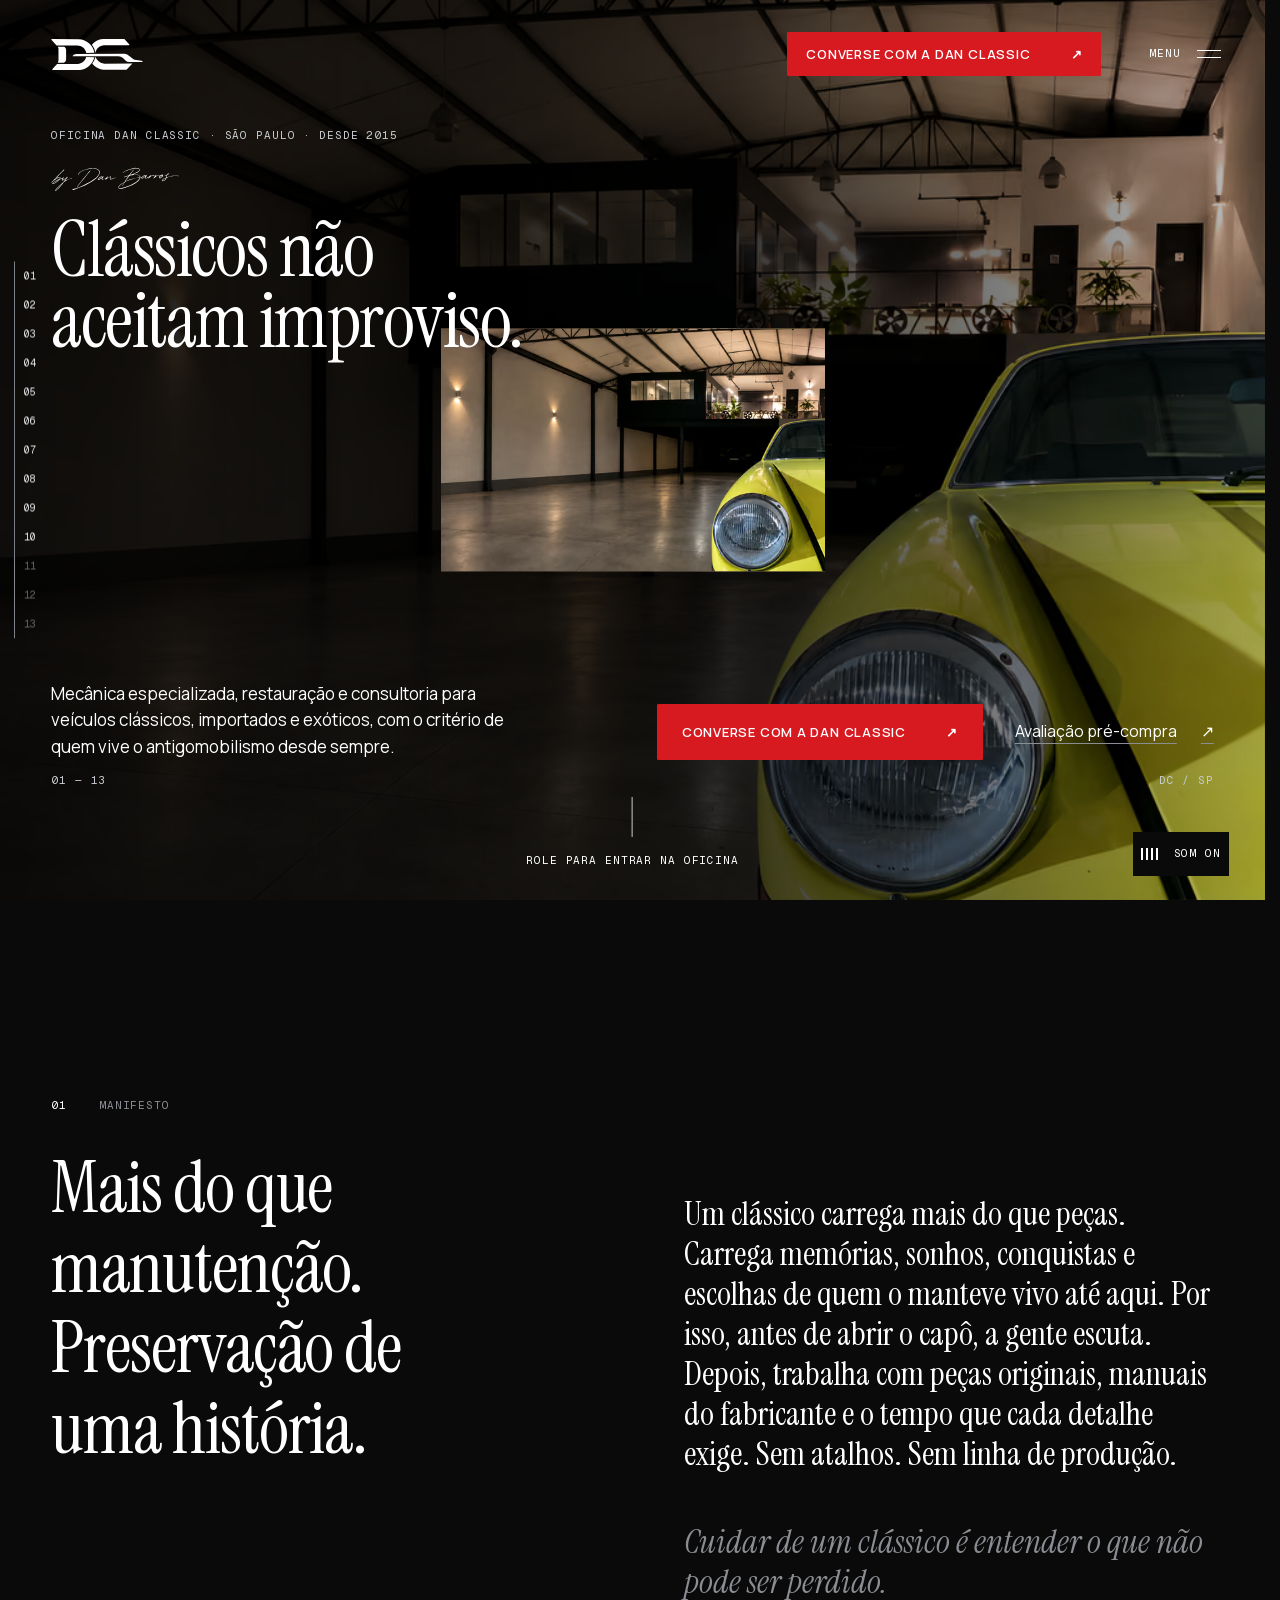
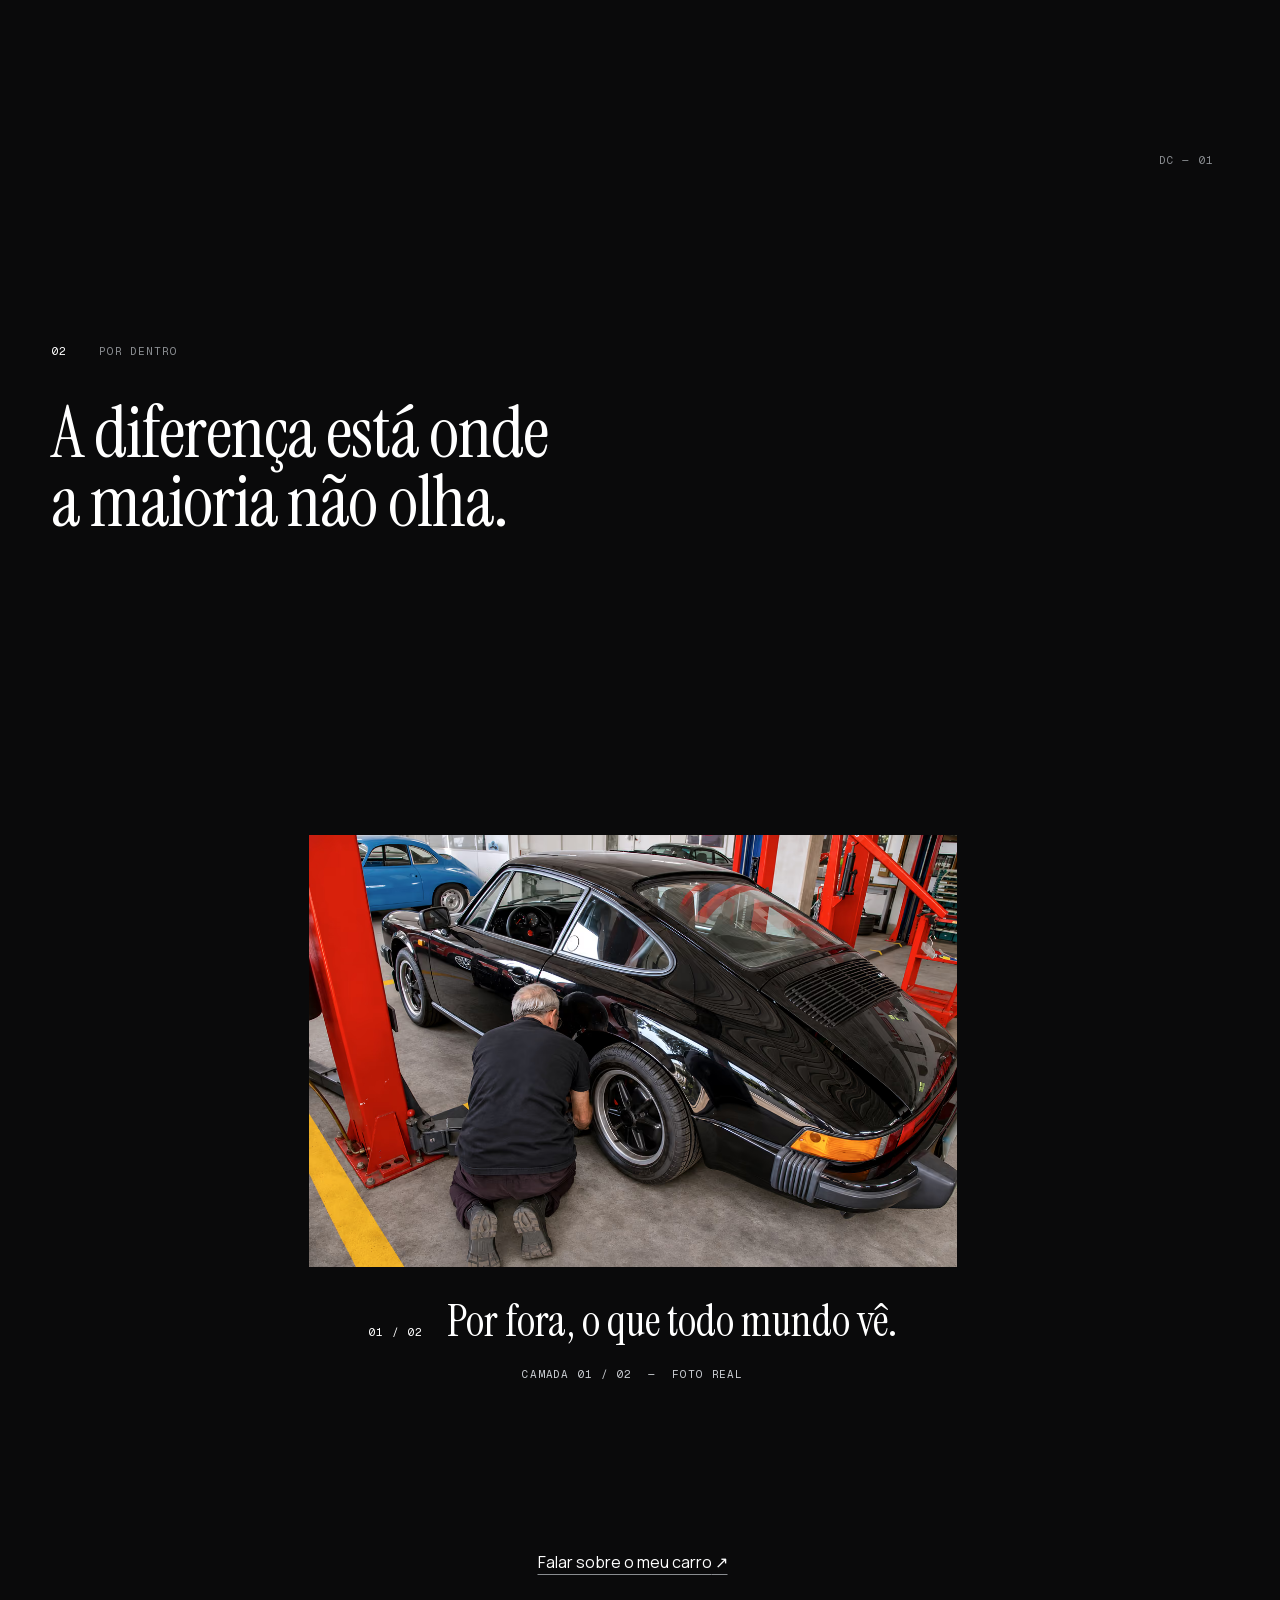
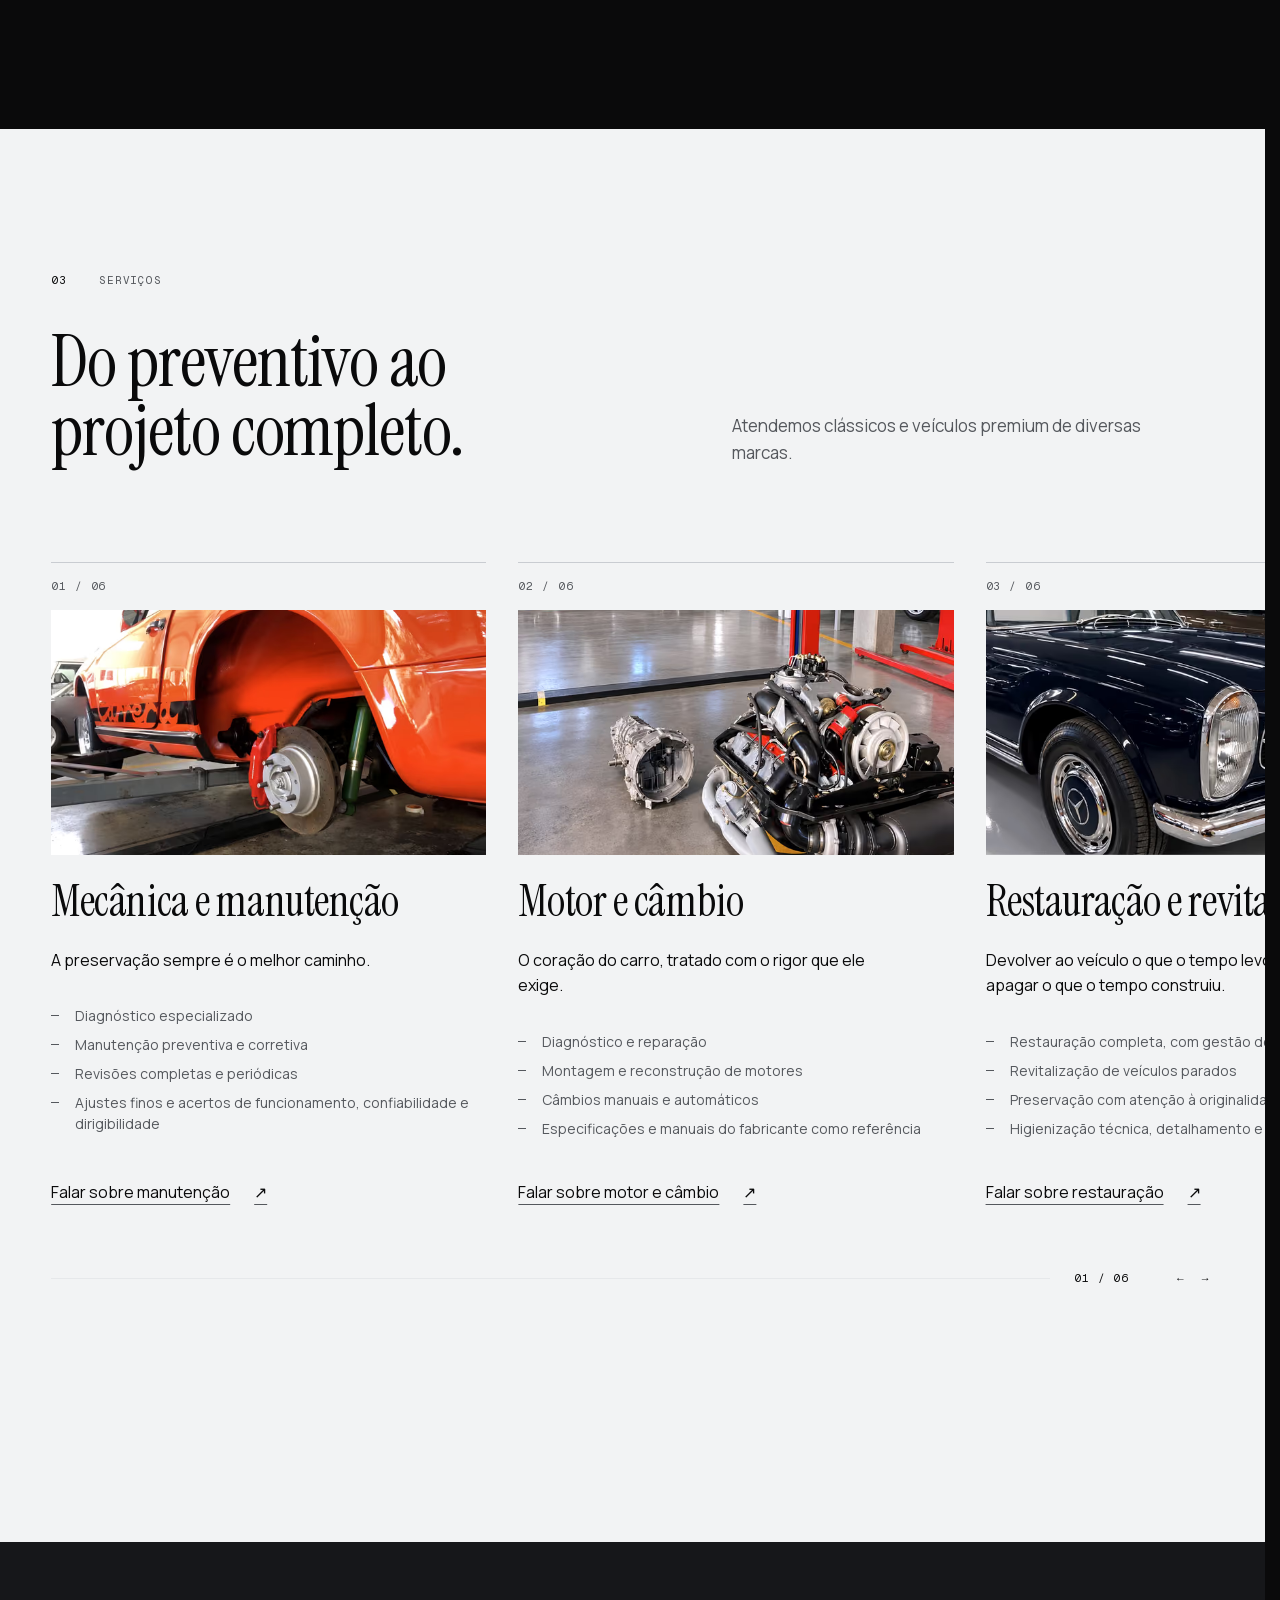
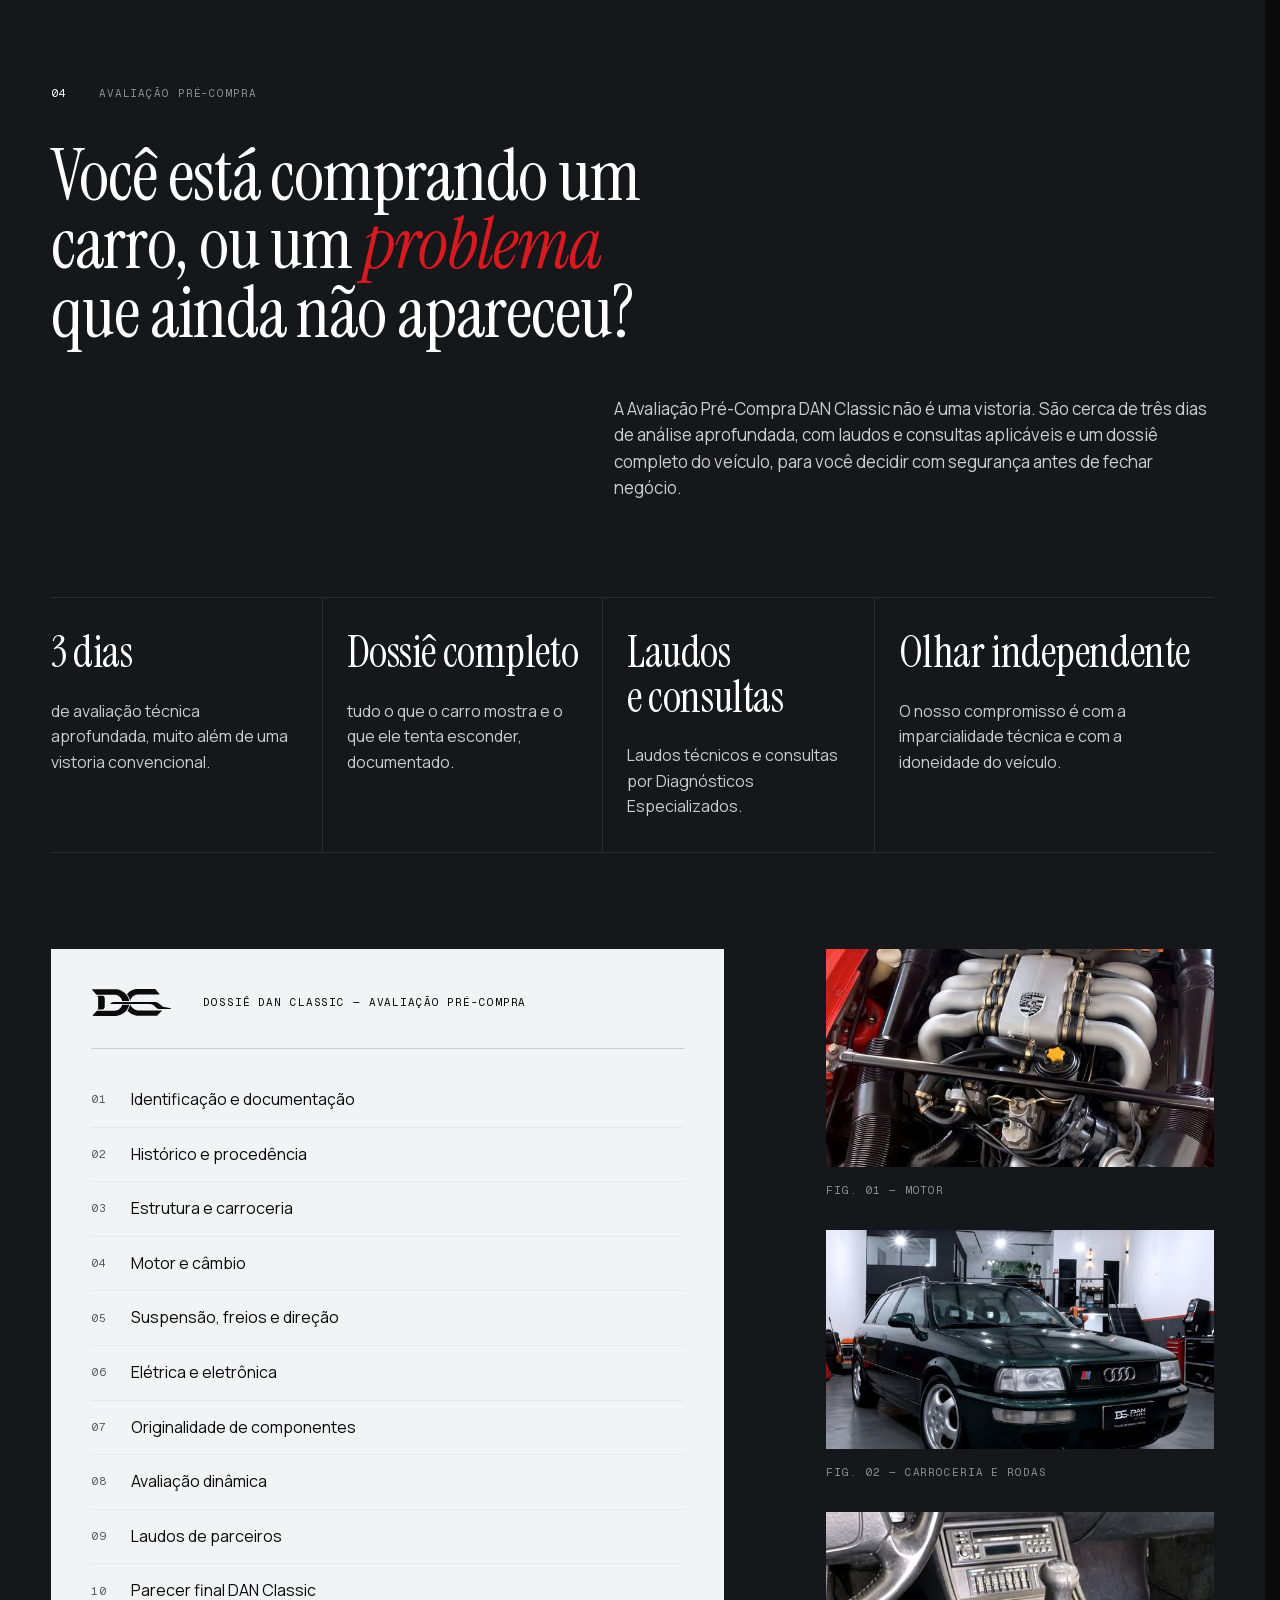
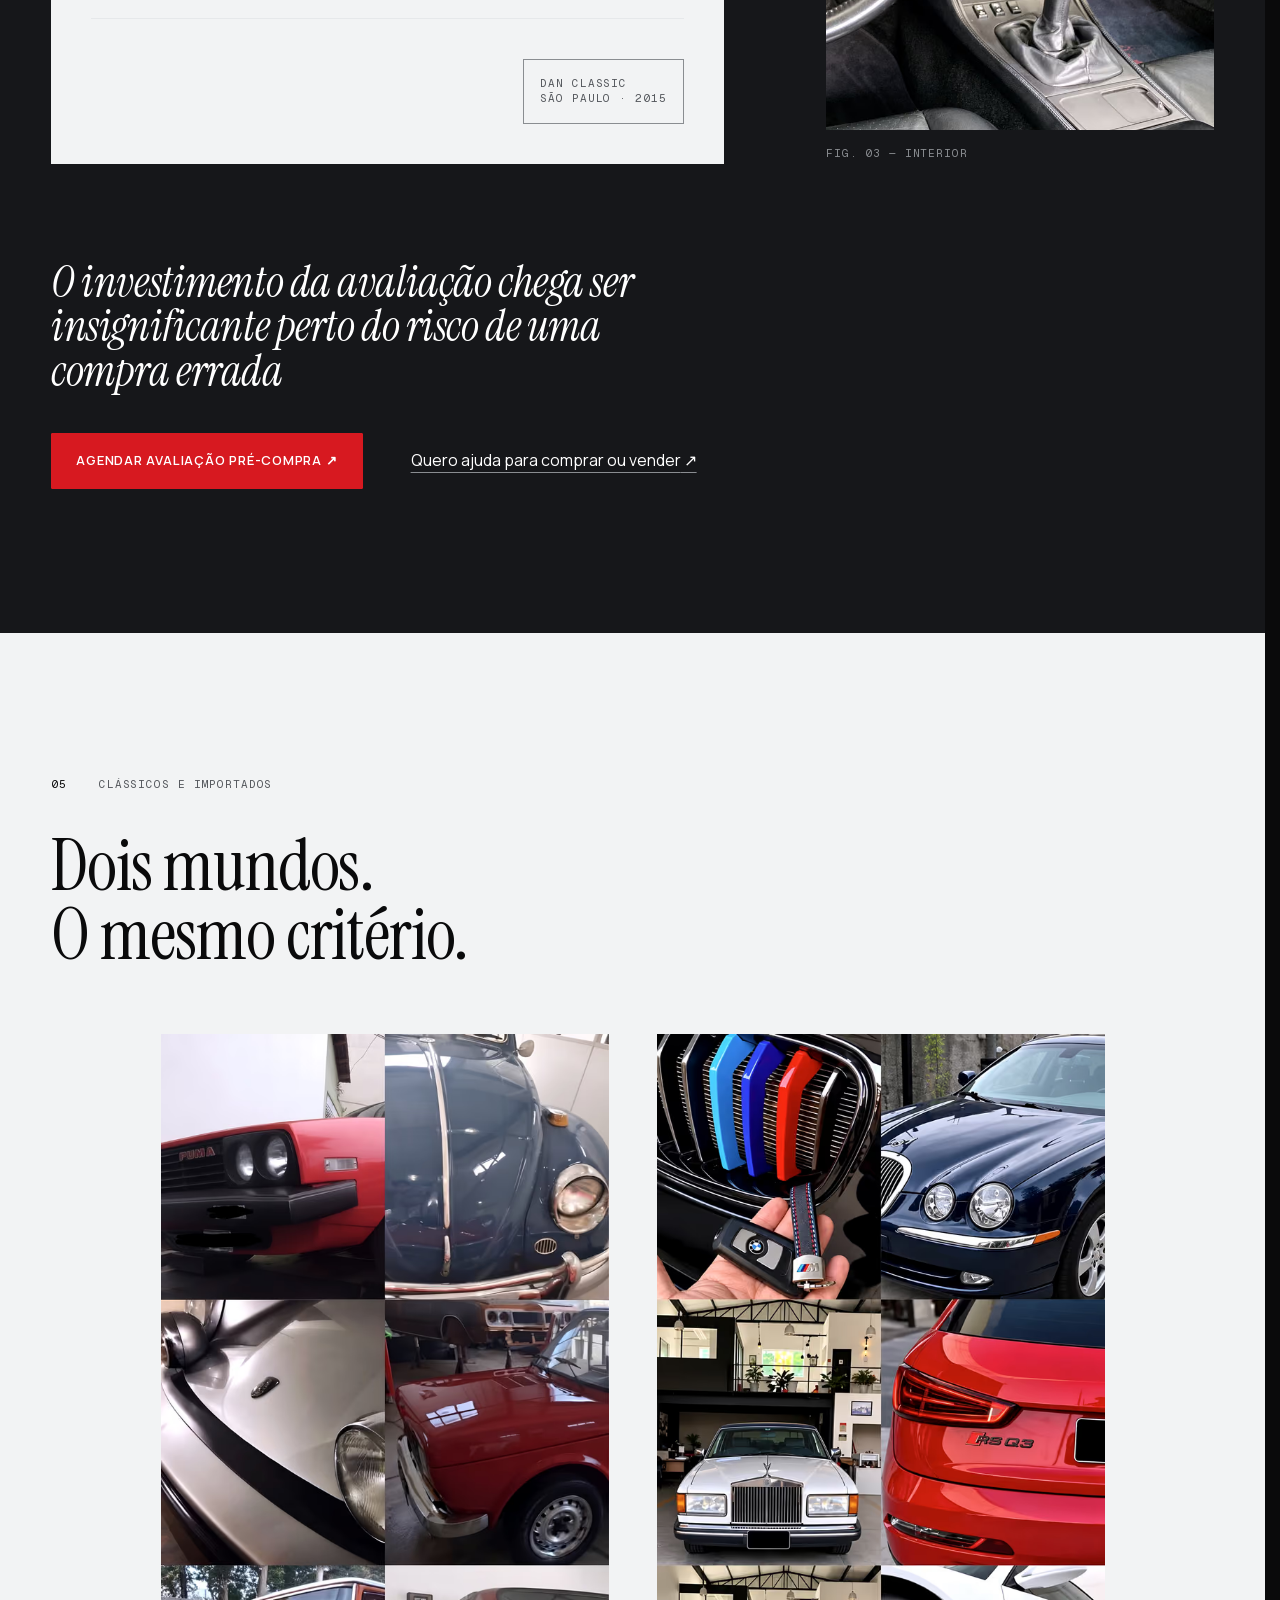
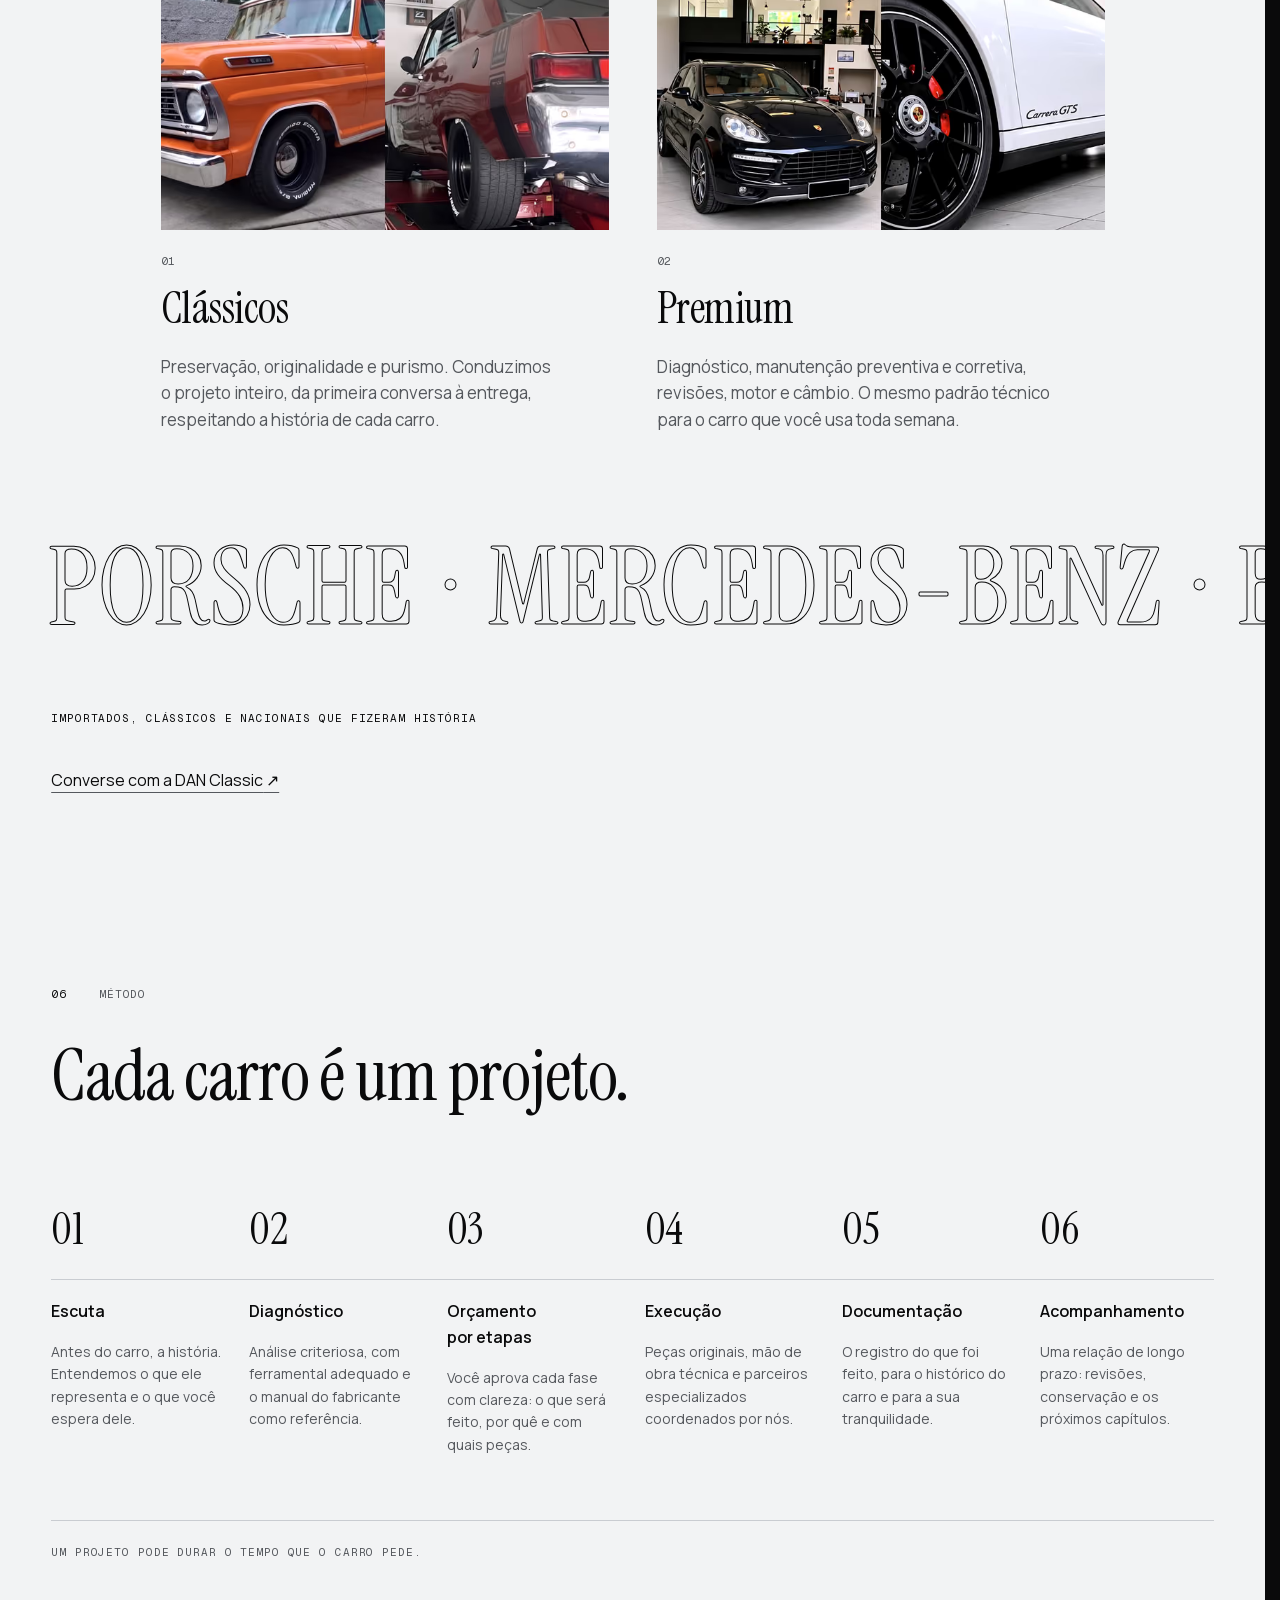
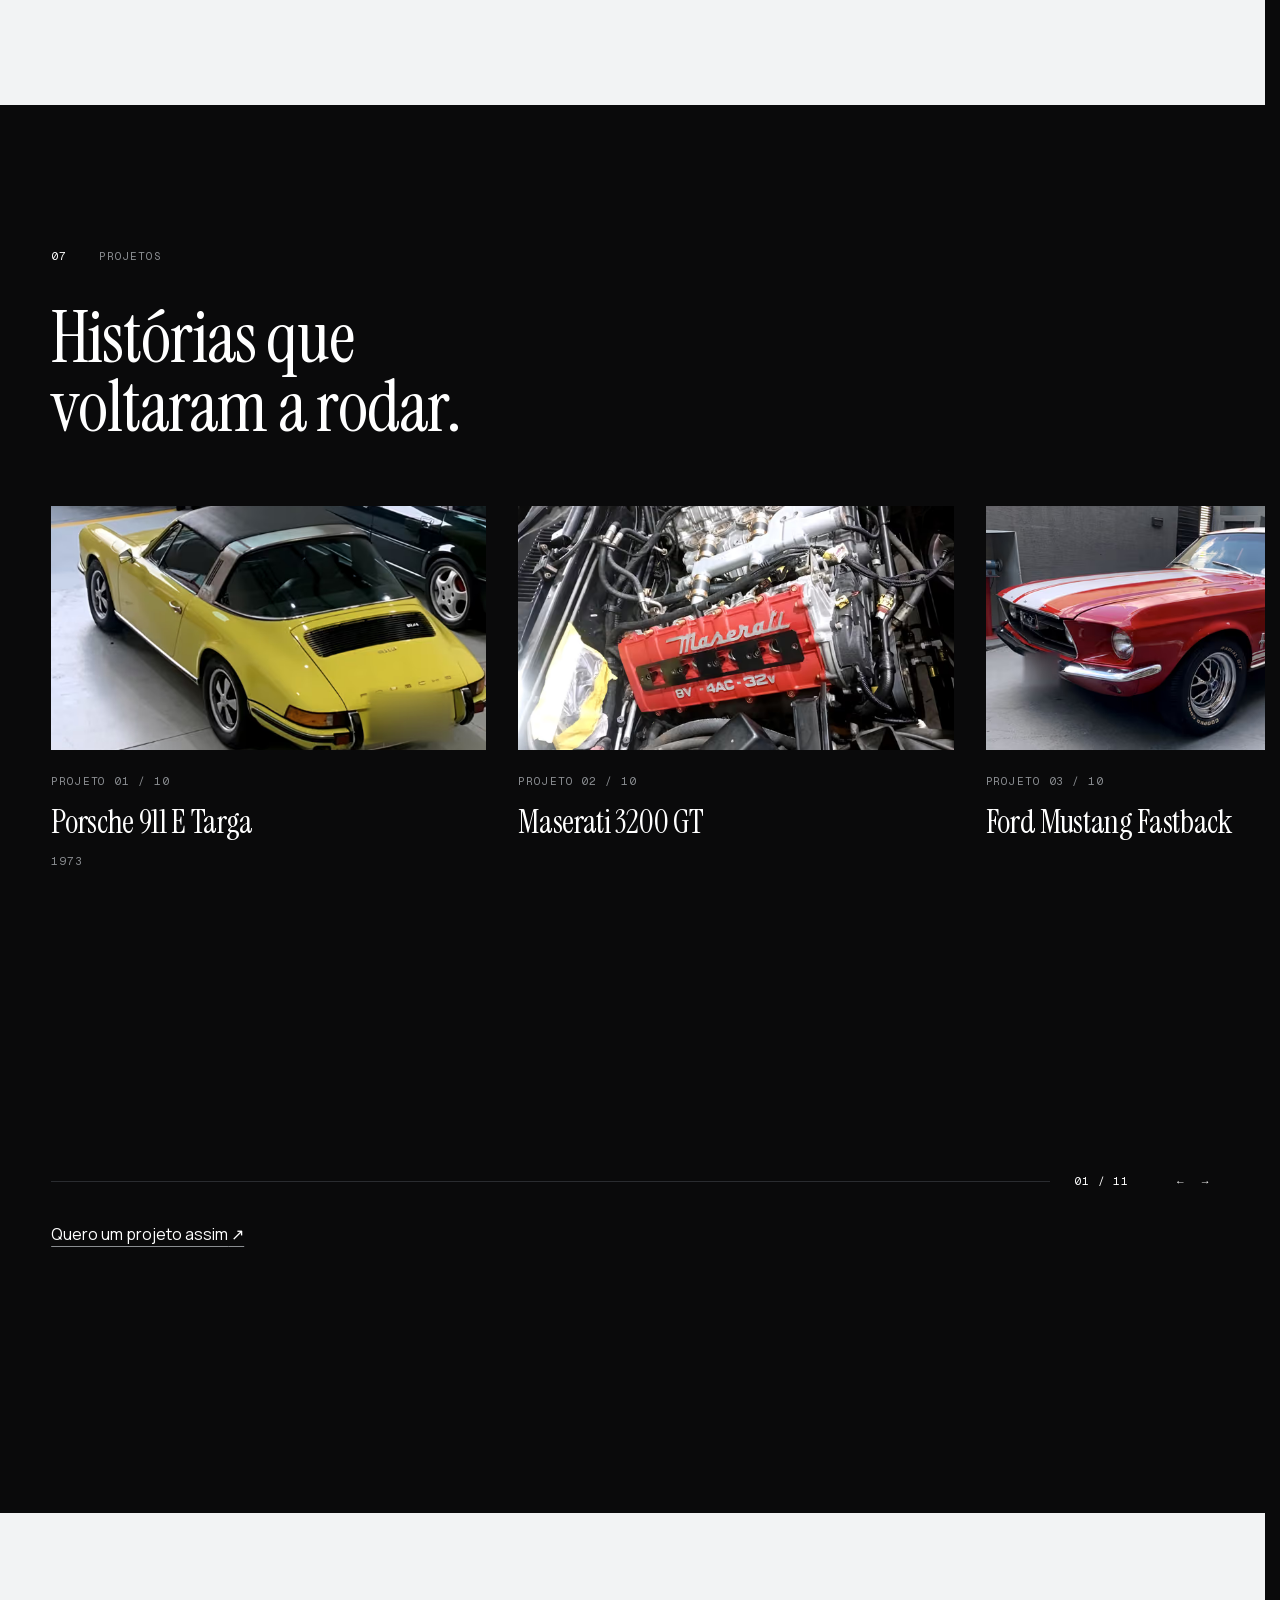
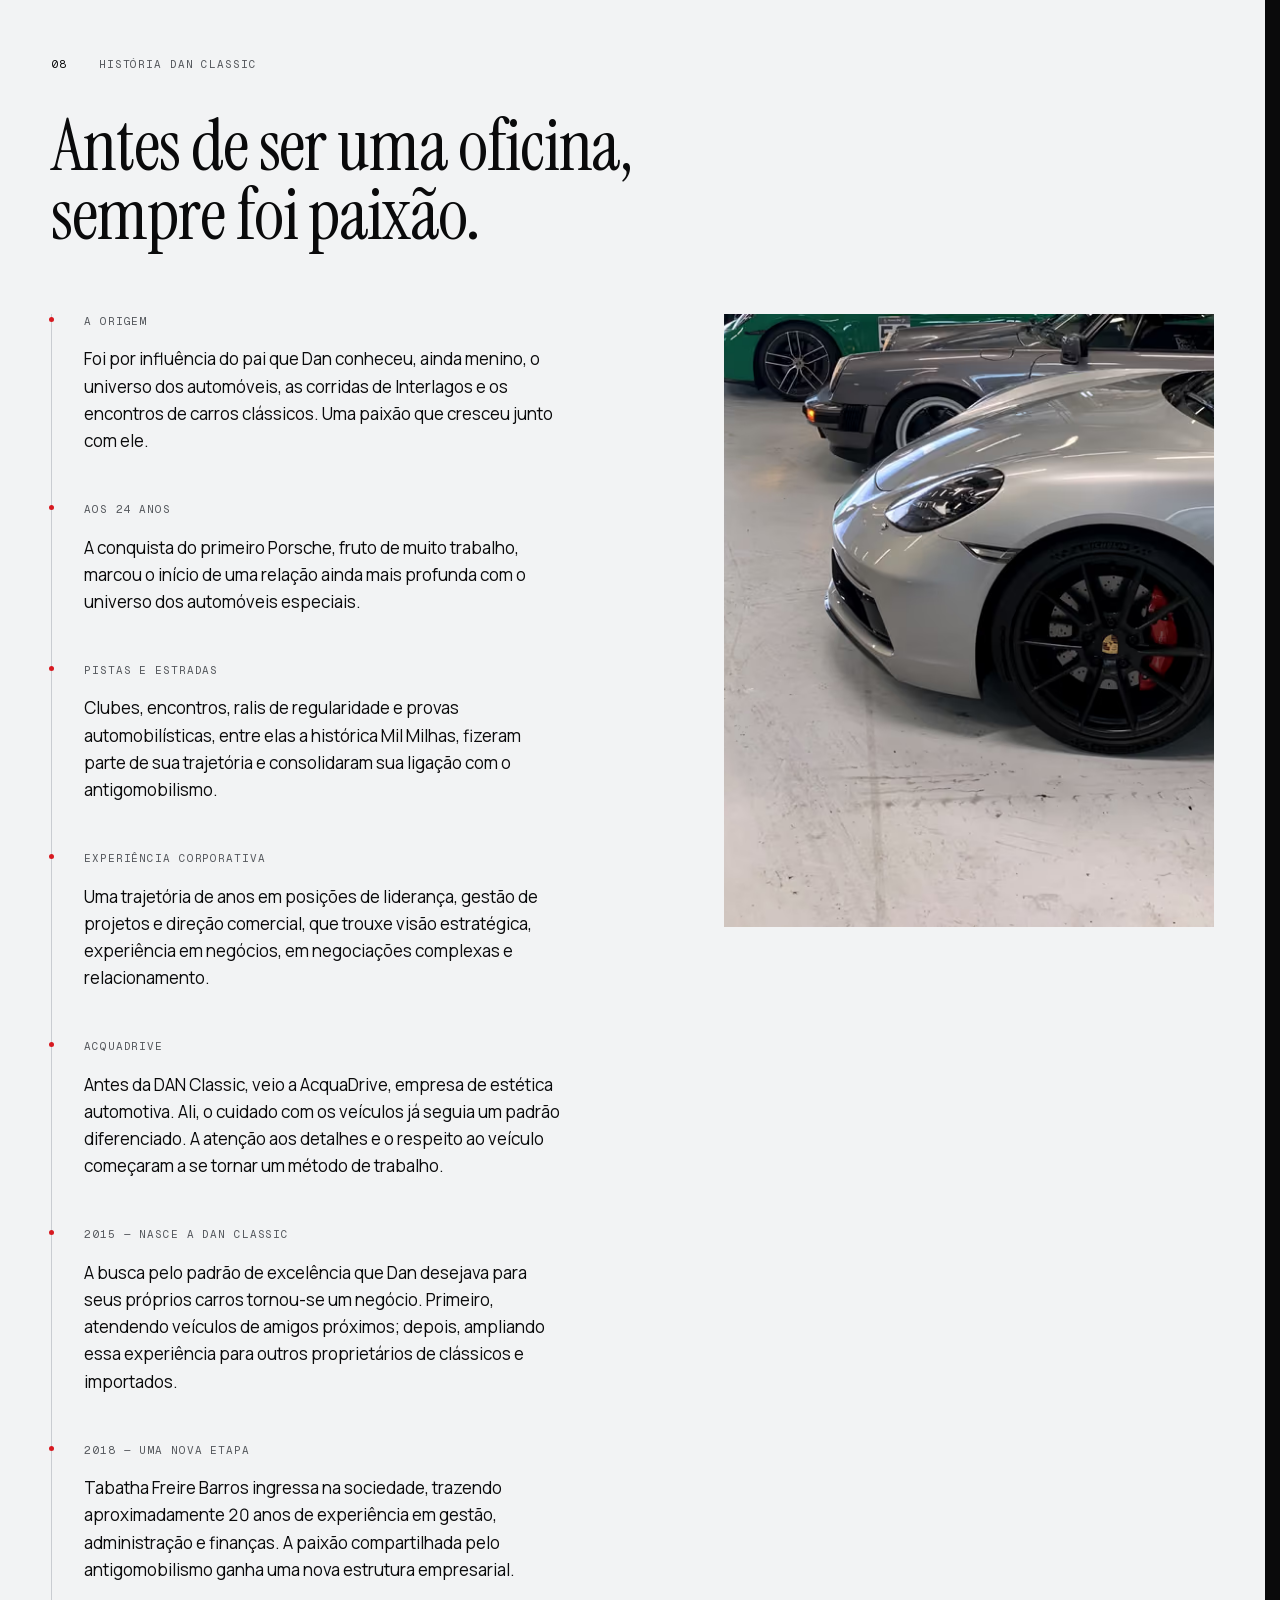
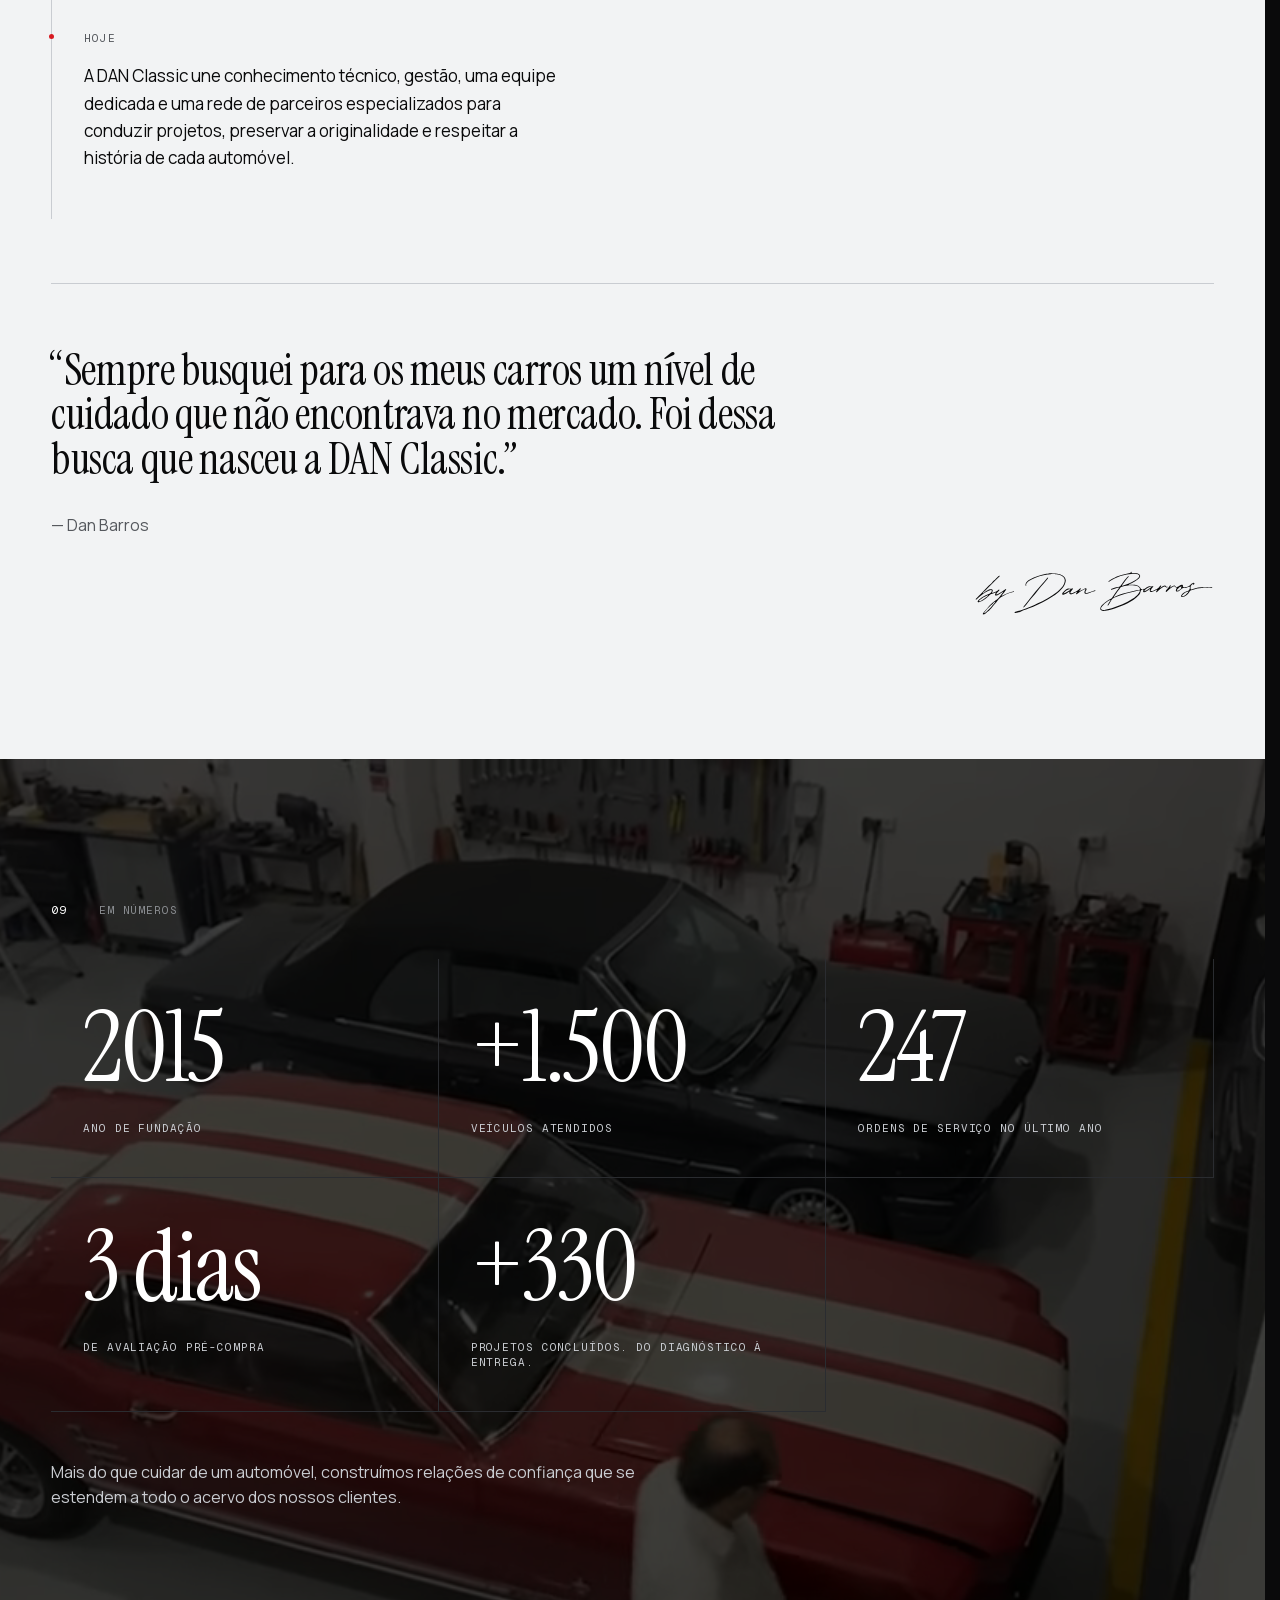
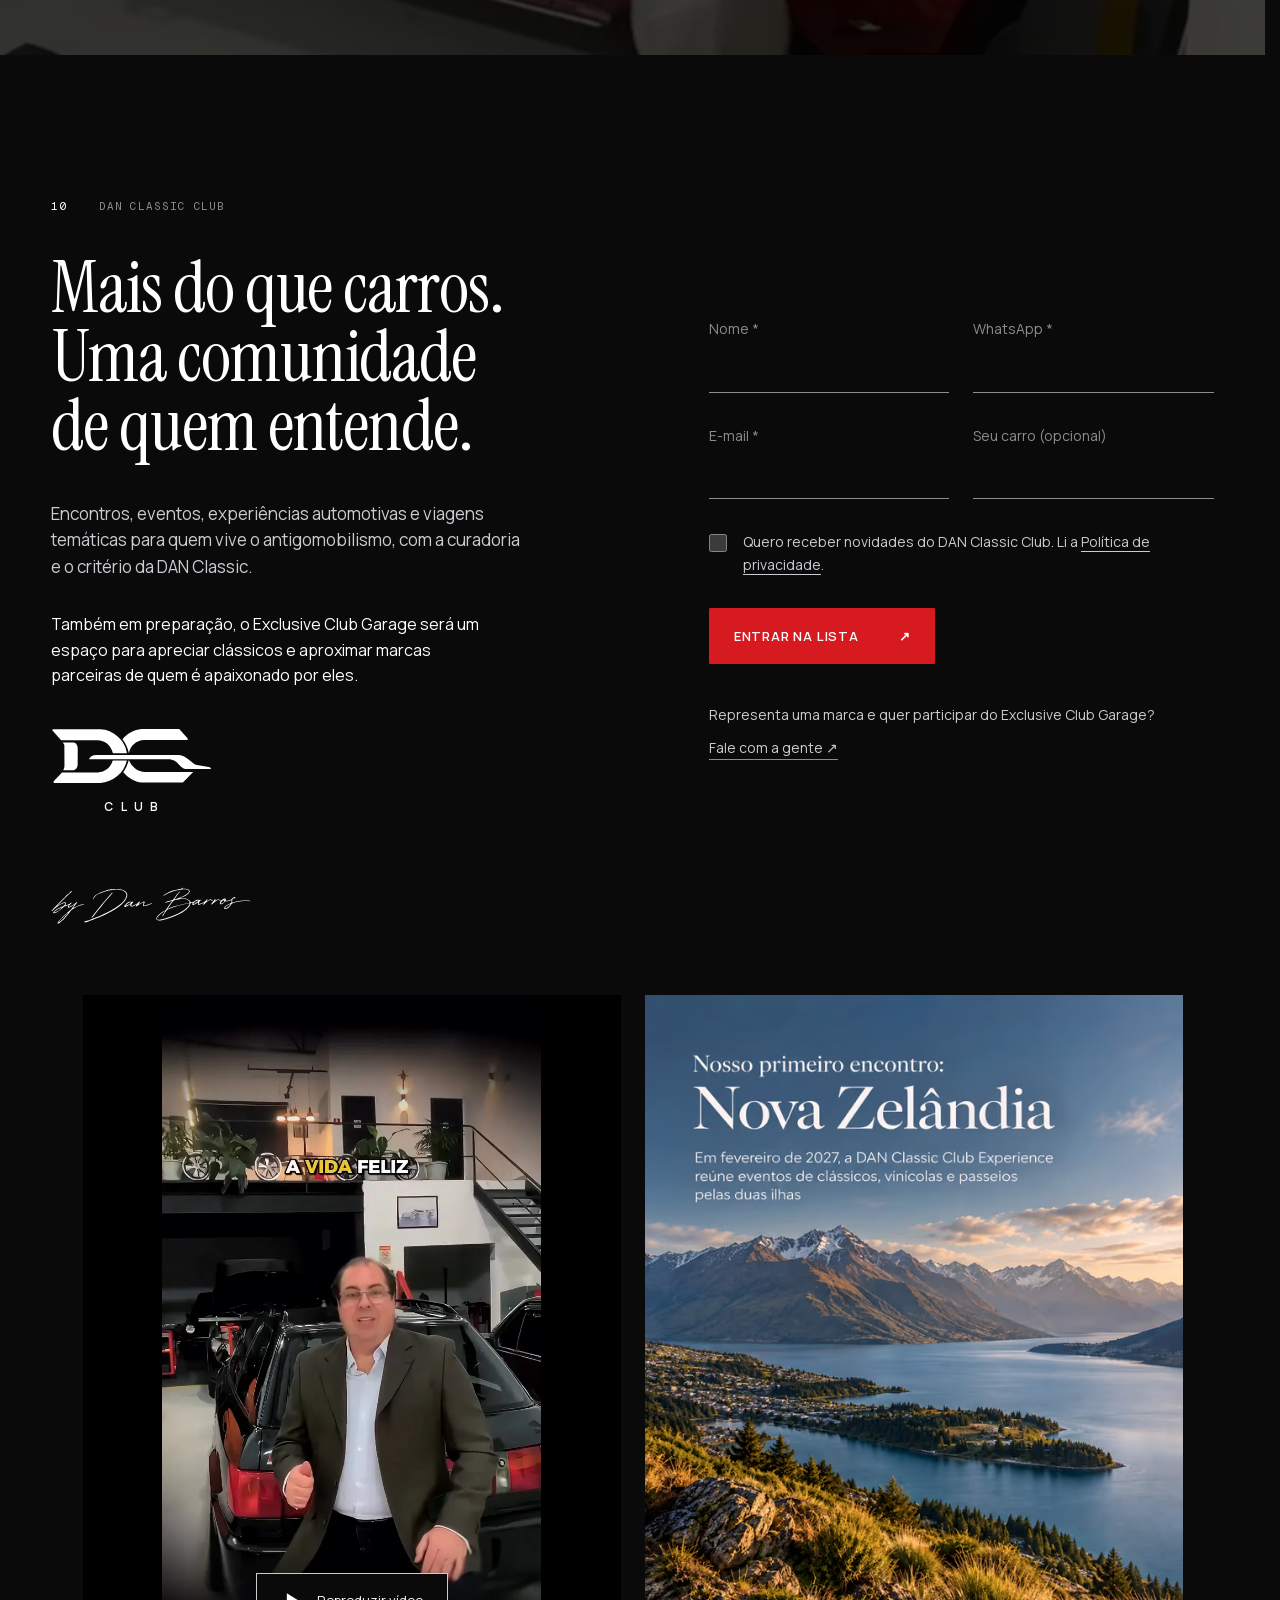
==== commit 4255b8d1: "Atualiza foto da categoria Premium" ====
--- a/index.html
+++ b/index.html
@@ -1 +1 @@
-<!DOCTYPE html><html lang="pt-BR" class="_18QN8G_variable _6YOPiG_variable ZGwrmq_variable JyaZiG_variable"><head><meta charSet="utf-8"/><meta name="viewport" content="width=device-width, initial-scale=1"/><link rel="preload" href="/_next/static/media/07a39a8a4660cc7c-s.p.0r6juujl39pe6.woff2" as="font" crossorigin="" type="font/woff2"/><link rel="preload" href="/_next/static/media/82450a180bcad83c-s.p.0p-wng2nn8o-p.woff2" as="font" crossorigin="" type="font/woff2"/><link rel="preload" href="/_next/static/media/d902bc2bfdd0a4cb-s.p.1g73gv09-xcb6.woff2" as="font" crossorigin="" type="font/woff2"/><link rel="preload" href="/_next/static/media/e63b65bb308a9351-s.p.3j3877k49yy0l.woff2" as="font" crossorigin="" type="font/woff2"/><link rel="preload" href="/brand/dc-monograma.svg" as="image" crossorigin="anonymous" fetchPriority="high"/><link rel="stylesheet" href="/_next/static/chunks/0yrr7rdmiezf2.css" data-precedence="next"/><link rel="stylesheet" href="/_next/static/chunks/3vts3do604lvc.css" data-precedence="next"/><link rel="preload" as="script" fetchPriority="low" href="/_next/static/chunks/19wg2q9r2_sev.js"/><script src="/_next/static/chunks/1c0mhc5ebbn3y.js" async=""></script><script src="/_next/static/chunks/3wbm-994r45kr.js" async=""></script><script src="/_next/static/chunks/turbopack-3-ry682tkyiqk.js" async=""></script><script src="/_next/static/chunks/2xue6hx9j6u86.js" async=""></script><script src="/_next/static/chunks/3muitriy4zyzn.js" async=""></script><script src="/_next/static/chunks/3bagk905o1fxq.js" async=""></script><script src="/_next/static/chunks/1h71g_0yk80ag.js" async=""></script><script src="/_next/static/chunks/08_hi3djp-mpx.js" async=""></script><script src="/_next/static/chunks/198kqdg2vdl4g.js" async=""></script><meta name="next-size-adjust" content=""/><link rel="preload" as="image" href="/brand/dc-monograma.svg" crossorigin="anonymous" fetchPriority="high"/><title>Oficina DAN Classic | Mecânica e restauração de clássicos em SP</title><meta name="description" content="Mecânica especializada, restauração, avaliação pré-compra e assessoria para placa preta de veículos clássicos e importados. São Paulo, desde 2015."/><meta name="robots" content="index, follow"/><link rel="canonical" href="https://oficinadanclassic.com.br/"/><meta property="og:title" content="Oficina DAN Classic: clássicos não aceitam improviso"/><meta property="og:description" content="Mecânica especializada, restauração e consultoria para clássicos e importados. São Paulo, desde 2015."/><meta property="og:url" content="https://oficinadanclassic.com.br/"/><meta property="og:site_name" content="Oficina DAN Classic"/><meta property="og:locale" content="pt_BR"/><meta property="og:image" content="https://oficinadanclassic.com.br/og/og-dan-classic-hero-wide-20261109-v2.jpg"/><meta property="og:image:type" content="image/jpeg"/><meta property="og:image:width" content="1200"/><meta property="og:image:height" content="630"/><meta property="og:image:alt" content="Oficina DAN Classic: clássicos não aceitam improviso"/><meta property="og:type" content="website"/><meta name="twitter:card" content="summary_large_image"/><meta name="twitter:title" content="Oficina DAN Classic: clássicos não aceitam improviso"/><meta name="twitter:description" content="Mecânica especializada, restauração e consultoria para clássicos e importados. São Paulo, desde 2015."/><meta name="twitter:image" content="https://oficinadanclassic.com.br/og/og-dan-classic-hero-wide-20261109-v2.jpg"/><meta name="twitter:image:alt" content="Oficina DAN Classic: clássicos não aceitam improviso"/><link rel="icon" href="/brand/favicon.svg" type="image/svg+xml"/><link rel="icon" href="/brand/favicon-32.png" sizes="32x32" type="image/png"/><link rel="apple-touch-icon" href="/brand/apple-touch-icon.png"/><script src="/_next/static/chunks/0cz1d0mv5g_q7.js" noModule=""></script></head><body data-theme="dark"><div hidden=""><!--$--><!--/$--></div><div class="koCuRq_site"><noscript><style>.preloader { display: none !important; } body:has(.preloader[open]) { overflow: auto !important; }</style></noscript><dialog open="" class="preloader" aria-label="Oficina DAN Classic" aria-describedby="loader-description"><div class="preloader-center"><div class="loader-artifact" aria-hidden="true"><svg viewBox="0 0 360 180" class="loader-track"><path d="M90 24H270C310 24 336 52 336 90S310 156 270 156H90C50 156 24 128 24 90S50 24 90 24Z" class="loader-track-base"></path><path d="M90 24H270C310 24 336 52 336 90S310 156 270 156H90C50 156 24 128 24 90S50 24 90 24Z" pathLength="100" stroke-dasharray="100" stroke-dashoffset="100" class="loader-track-progress"></path><path d="M90 24H270C310 24 336 52 336 90S310 156 270 156H90C50 156 24 128 24 90S50 24 90 24Z" pathLength="100" stroke-dasharray="7 93" class="loader-track-runner"></path></svg><div class="loader-mark"><span role="img" aria-label="DAN CLASSIC" class="brand brand-monogram loader-base" style="--brand-image:url(/brand/dc-monograma.svg)"></span><div class="loader-fill" style="clip-path:inset(0 100% 0 0)"><span role="img" aria-label="DAN CLASSIC" class="brand brand-monogram " style="--brand-image:url(/brand/dc-monograma.svg)"></span></div></div></div><span class="mono loader-count" role="progressbar" aria-valuemin="0" aria-valuemax="100" aria-valuenow="0" aria-label="OFICINA DAN CLASSIC — SÃO PAULO — DESDE 2015">000%</span><p id="loader-description" class="mono loader-line">OFICINA DAN CLASSIC — SÃO PAULO — DESDE 2015</p></div></dialog><script type="application/ld+json">[{"@context":"https://schema.org","@type":"AutoRepair","name":"Oficina DAN Classic","alternateName":"DAN Classic","legalName":"DARAMATA Serviços Automotivos Especializados Ltda.","url":"https://oficinadanclassic.com.br/","logo":"https://oficinadanclassic.com.br/brand/icon-512.png","image":"https://oficinadanclassic.com.br/og/og-dan-classic-hero-wide-20261109-v2.jpg","telephone":"+55-11-3742-4012","email":"adm@danclassicoseimportados.com.br","foundingDate":"2015","founder":{"@type":"Person","name":"Dan Barros"},"address":{"@type":"PostalAddress","streetAddress":"R. Eng. José Valter Seng, 161 – Ferreira","addressLocality":"São Paulo","addressRegion":"SP","postalCode":"05522-020","addressCountry":"BR"},"geo":{"@type":"GeoCoordinates","latitude":-23.5929185,"longitude":-46.737147},"openingHoursSpecification":[{"@type":"OpeningHoursSpecification","dayOfWeek":["Monday","Tuesday","Wednesday","Thursday","Friday"],"opens":"08:00","closes":"13:00"},{"@type":"OpeningHoursSpecification","dayOfWeek":["Monday","Tuesday","Wednesday","Thursday","Friday"],"opens":"14:00","closes":"17:30"}],"areaServed":"São Paulo","sameAs":["https://www.instagram.com/oficinadanclassic/"]},{"@context":"https://schema.org","@type":"FAQPage","mainEntity":[{"@type":"Question","name":"Vocês atendem veículos premium?","acceptedAnswer":{"@type":"Answer","text":"Sim. Além dos clássicos, atendemos veículos premium, com diagnóstico, manutenção preventiva e corretiva, revisões, motor e câmbio, sempre no mesmo padrão técnico."}},{"@type":"Question","name":"Quais marcas vocês atendem?","acceptedAnswer":{"@type":"Answer","text":"Atendemos marcas premium e veículos exclusivos, entre elas Porsche, Mercedes-Benz, BMW, Audi, Maserati, Ford, Volvo, Dodge, Oldsmobile, VW, Puma, Envemo, Fiat, Alfa Romeo, Chevrolet, Aston Martin, Cadillac e Ferrari. Se o seu carro é especial para você, vale a conversa."}},{"@type":"Question","name":"Quais são os serviços de lavagem e detalhamento automotivo oferecidos pela DAN Classic?","acceptedAnswer":{"@type":"Answer","text":"Oferecemos lavagem técnica, higienização, descontaminação e detalhamento automotivo, com produtos de alta qualidade e técnicas específicas para cada veículo e acabamento. Cada procedimento recebe atenção aos detalhes e à preservação da pintura, dos materiais e dos componentes, respeitando a originalidade do automóvel. Nosso propósito é preservar a estética, a integridade e o valor de cada veículo."}},{"@type":"Question","name":"Como funciona o orçamento?","acceptedAnswer":{"@type":"Answer","text":"O processo começa com uma conversa sobre o carro e o serviço desejado, seguida do diagnóstico. O orçamento apresenta etapas, peças e serviços para sua aprovação. As condições da avaliação inicial são informadas pela equipe antes do atendimento."}},{"@type":"Question","name":"Quanto tempo leva um serviço?","acceptedAnswer":{"@type":"Answer","text":"O prazo varia conforme o serviço, o estado do veículo e a disponibilidade de peças. Depois da avaliação, a equipe orienta sobre as etapas e a previsão de execução."}},{"@type":"Question","name":"O que é a Avaliação Pré-Compra?","acceptedAnswer":{"@type":"Answer","text":"É uma avaliação técnica do estado e do histórico do veículo antes da compra. A análise reúne os pontos encontrados e as informações disponíveis para ajudar você a decidir com mais clareza."}},{"@type":"Question","name":"Vocês emitem o certificado de Placa Preta?","acceptedAnswer":{"@type":"Answer","text":"A DAN Classic oferece assessoria técnica especializada em todo o processo de obtenção da Placa Preta, orientando e preparando o veículo para atender aos critérios de originalidade e conservação exigidos pelas entidades certificadoras. A certificação é realizada pelos órgãos competentes."}},{"@type":"Question","name":"Vocês ajudam a comprar ou vender um clássico?","acceptedAnswer":{"@type":"Answer","text":"Sim. Da escolha e da avaliação até a negociação e o acompanhamento, começando por entender por que você quer aquele carro."}},{"@type":"Question","name":"Vocês usam peças originais?","acceptedAnswer":{"@type":"Answer","text":"Priorizamos peças originais e seguimos as especificações e os manuais dos fabricantes. A escolha das peças é avaliada conforme o projeto e apresentada no orçamento."}},{"@type":"Question","name":"Onde fica a oficina e qual o horário?","acceptedAnswer":{"@type":"Answer","text":"A oficina fica na R. Eng. José Valter Seng, 161 – Ferreira, São Paulo – SP. Para combinar a visita e confirmar o horário de atendimento, fale com a equipe pelo WhatsApp."}}]}]</script><a class="skipLink" href="#conteudo">Pular para o conteúdo</a><div class="progress-bar" aria-hidden="true"></div><header class="site-header  " aria-hidden="false"><a aria-label="Oficina DAN Classic" class="header-logo" href="#inicio"><span role="img" aria-label="DAN CLASSIC" class="brand brand-monogram " style="--brand-image:url(/brand/dc-monograma.svg)"></span></a><div class="header-actions"><a class="button button-small" href="#formulario-contato" data-contact-code="MSG-GERAL" data-contact-section="header" data-cursor="link">Converse com a DAN Classic<span aria-hidden="true">↗</span></a><button class="menu-button mono" aria-haspopup="dialog" aria-expanded="false" aria-controls="site-menu" data-cursor="link">Menu<span aria-hidden="true" class="menu-icon"><i></i><i></i></span></button></div></header><dialog id="site-menu" class="menu-overlay" aria-label="Menu"><div class="menu-top"><span role="img" aria-label="DAN CLASSIC" class="brand brand-monogram " style="--brand-image:url(/brand/dc-monograma.svg)"></span><button class="text-button mono">Fechar<!-- --> <span aria-hidden="true">×</span></button></div><div class="menu-layout"><nav class="menu-links" aria-label="Menu"><a data-cursor="link" href="#manifesto"><span class="mono">01</span><span>Manifesto</span><span aria-hidden="true">↗</span></a><a data-cursor="link" href="#por-dentro"><span class="mono">02</span><span>Por dentro</span><span aria-hidden="true">↗</span></a><a data-cursor="link" href="#servicos"><span class="mono">03</span><span>Serviços</span><span aria-hidden="true">↗</span></a><a data-cursor="link" href="#pre-compra"><span class="mono">04</span><span>Pré-compra</span><span aria-hidden="true">↗</span></a><a data-cursor="link" href="#classicos-e-importados"><span class="mono">05</span><span>Clássicos e importados</span><span aria-hidden="true">↗</span></a><a data-cursor="link" href="#metodo"><span class="mono">06</span><span>Método</span><span aria-hidden="true">↗</span></a><a data-cursor="link" href="#projetos"><span class="mono">07</span><span>Projetos</span><span aria-hidden="true">↗</span></a><a data-cursor="link" href="#historia"><span class="mono">08</span><span>História</span><span aria-hidden="true">↗</span></a><a data-cursor="link" href="#club"><span class="mono">10</span><span>Club</span><span aria-hidden="true">↗</span></a><a data-cursor="link" href="#em-breve"><span class="mono">11</span><span>Em breve</span><span aria-hidden="true">↗</span></a><a data-cursor="link" href="#duvidas"><span class="mono">12</span><span>Dúvidas</span><span aria-hidden="true">↗</span></a><a data-cursor="link" href="#formulario-contato"><span class="mono">13</span><span>Contato</span><span aria-hidden="true">↗</span></a></nav><div class="menu-preview" aria-hidden="true"><picture class="asset-image " data-fit="cover" style="--focal-desktop:100% 60%;--focal-mobile:70% 50%;background-image:url([data-uri]);--image-fit:cover"><source media="(max-width: 767px)" type="image/avif" srcSet="/img/img-hero-r20261109-mobile-640.avif 640w, /img/img-hero-r20261109-mobile-1280.avif 1280w, /img/img-hero-r20261109-mobile-1920.avif 1920w, /img/img-hero-r20261109-mobile-2560.avif 2560w" sizes="35vw"/><source media="(max-width: 767px)" type="image/webp" srcSet="/img/img-hero-r20261109-mobile-640.webp 640w, /img/img-hero-r20261109-mobile-1280.webp 1280w, /img/img-hero-r20261109-mobile-1920.webp 1920w, /img/img-hero-r20261109-mobile-2560.webp 2560w" sizes="35vw"/><source type="image/avif" srcSet="/img/img-hero-hero-wide-20261109-v2-640.avif 640w, /img/img-hero-hero-wide-20261109-v2-1280.avif 1280w, /img/img-hero-hero-wide-20261109-v2-1920.avif 1920w, /img/img-hero-hero-wide-20261109-v2-2560.avif 2560w, /img/img-hero-hero-wide-20261109-v2-3840.avif 3840w" sizes="35vw"/><source type="image/webp" srcSet="/img/img-hero-hero-wide-20261109-v2-640.webp 640w, /img/img-hero-hero-wide-20261109-v2-1280.webp 1280w, /img/img-hero-hero-wide-20261109-v2-1920.webp 1920w, /img/img-hero-hero-wide-20261109-v2-2560.webp 2560w, /img/img-hero-hero-wide-20261109-v2-3840.webp 3840w" sizes="35vw"/><img src="/img/img-hero-hero-wide-20261109-v2-1920.webp" width="1920" height="1081" alt="" loading="lazy" fetchPriority="auto" decoding="async"/></picture><span class="mono">OFICINA DAN CLASSIC · SÃO PAULO · DESDE 2015</span></div></div><p class="mono menu-footer">(11) 3742-4012 · @oficinadanclassic · R. Eng. José Valter Seng, 161 – São Paulo</p></dialog><nav class="chapter-index " aria-label="Capítulos" aria-hidden="false"><a class="" data-cursor="link" href="#manifesto"><span>01</span><span class="chapter-label">Manifesto</span></a><a class="" data-cursor="link" href="#por-dentro"><span>02</span><span class="chapter-label">Por dentro</span></a><a class="" data-cursor="link" href="#servicos"><span>03</span><span class="chapter-label">Serviços</span></a><a class="" data-cursor="link" href="#pre-compra"><span>04</span><span class="chapter-label">Pré-compra</span></a><a class="" data-cursor="link" href="#classicos-e-importados"><span>05</span><span class="chapter-label">Clássicos e importados</span></a><a class="" data-cursor="link" href="#metodo"><span>06</span><span class="chapter-label">Método</span></a><a class="" data-cursor="link" href="#projetos"><span>07</span><span class="chapter-label">Projetos</span></a><a class="" data-cursor="link" href="#historia"><span>08</span><span class="chapter-label">História</span></a><a class="" data-cursor="link" href="#numeros"><span>09</span><span class="chapter-label">EM NÚMEROS</span></a><a class="" data-cursor="link" href="#club"><span>10</span><span class="chapter-label">Club</span></a><a class="" data-cursor="link" href="#em-breve"><span>11</span><span class="chapter-label">Em breve</span></a><a class="" data-cursor="link" href="#duvidas"><span>12</span><span class="chapter-label">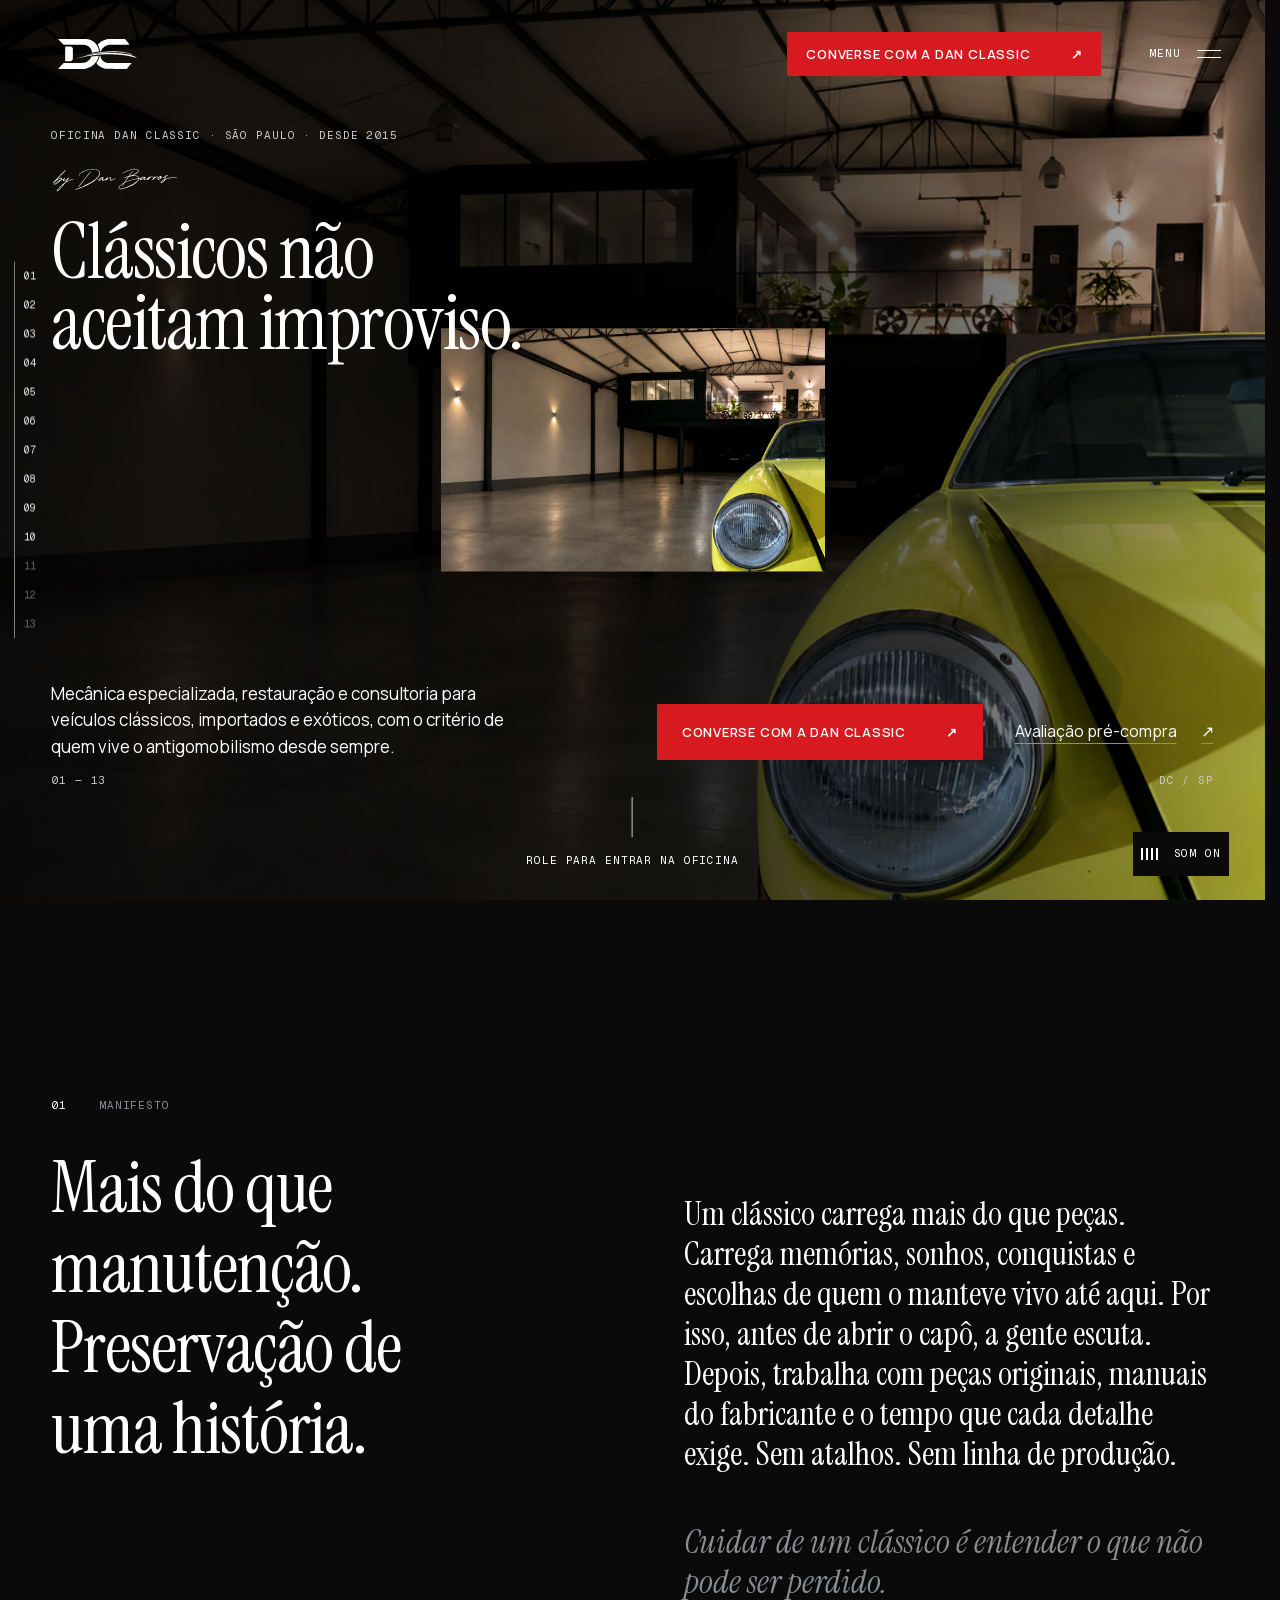
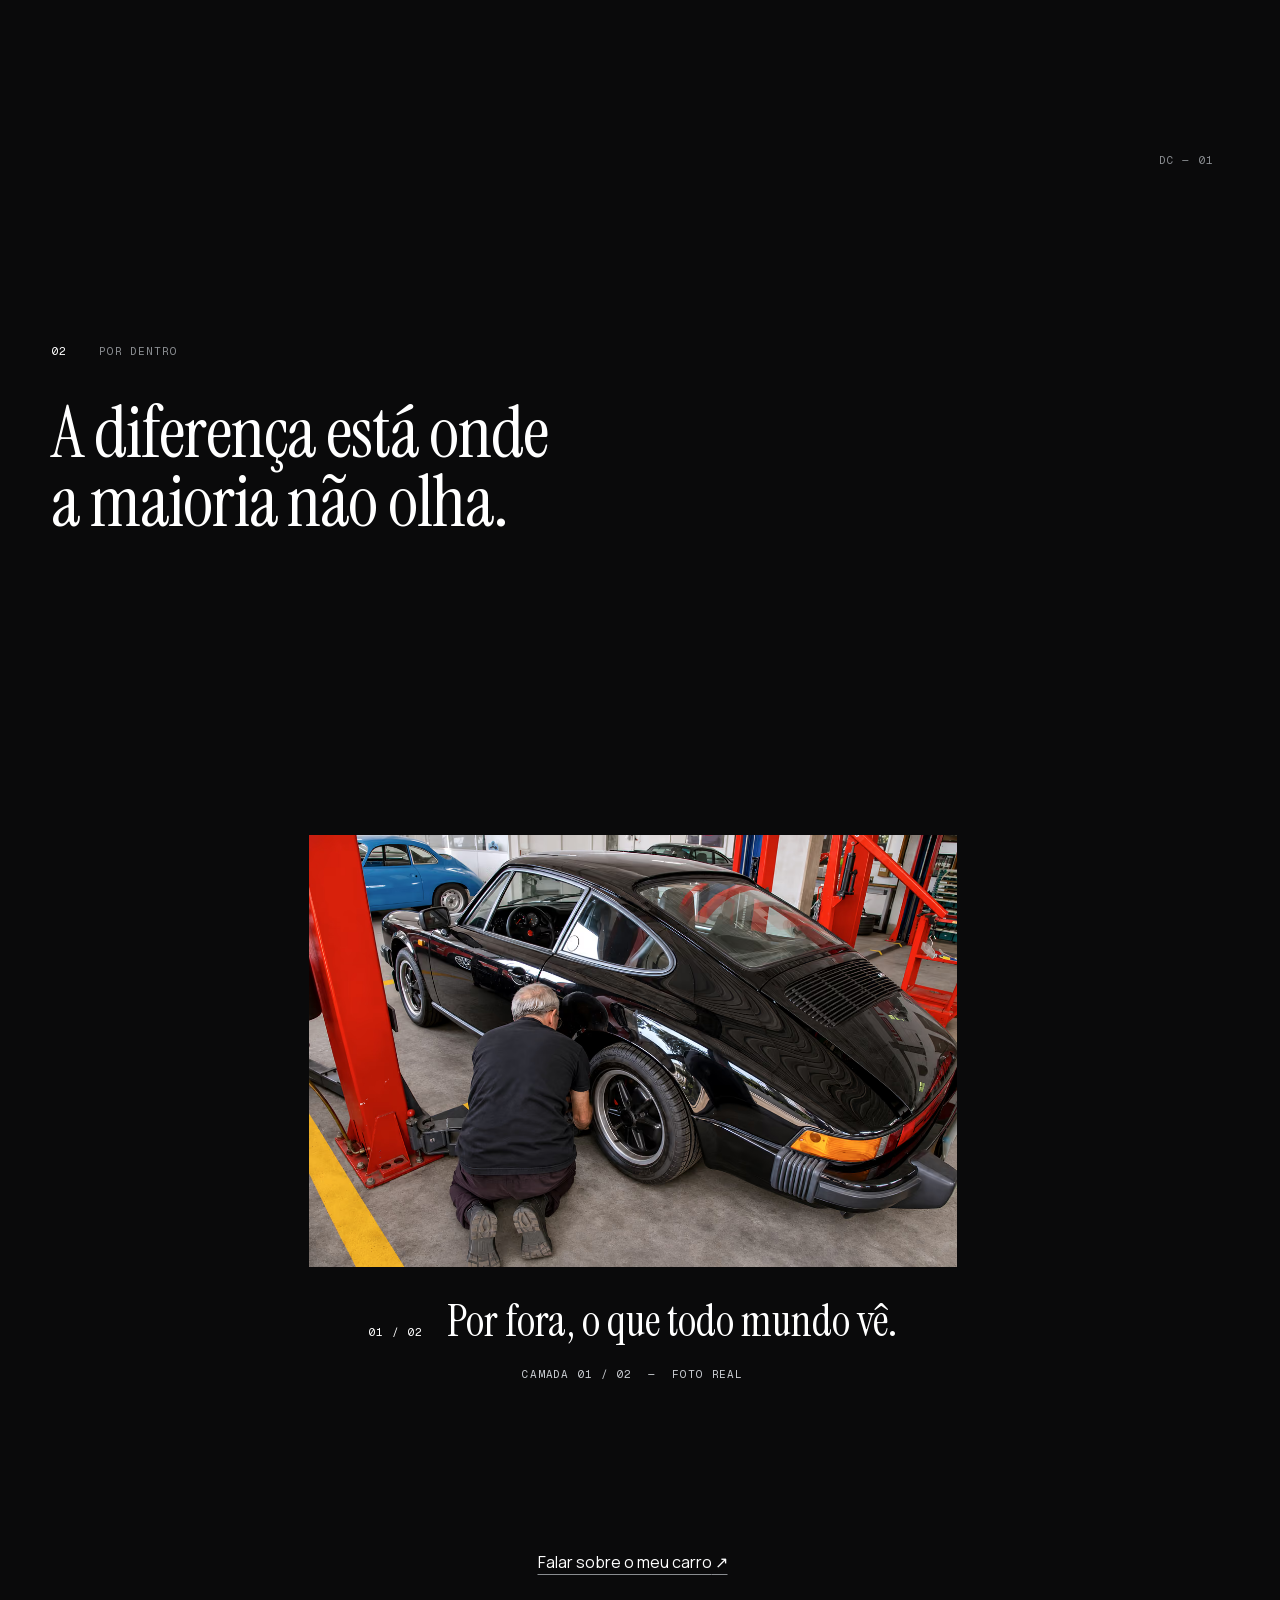
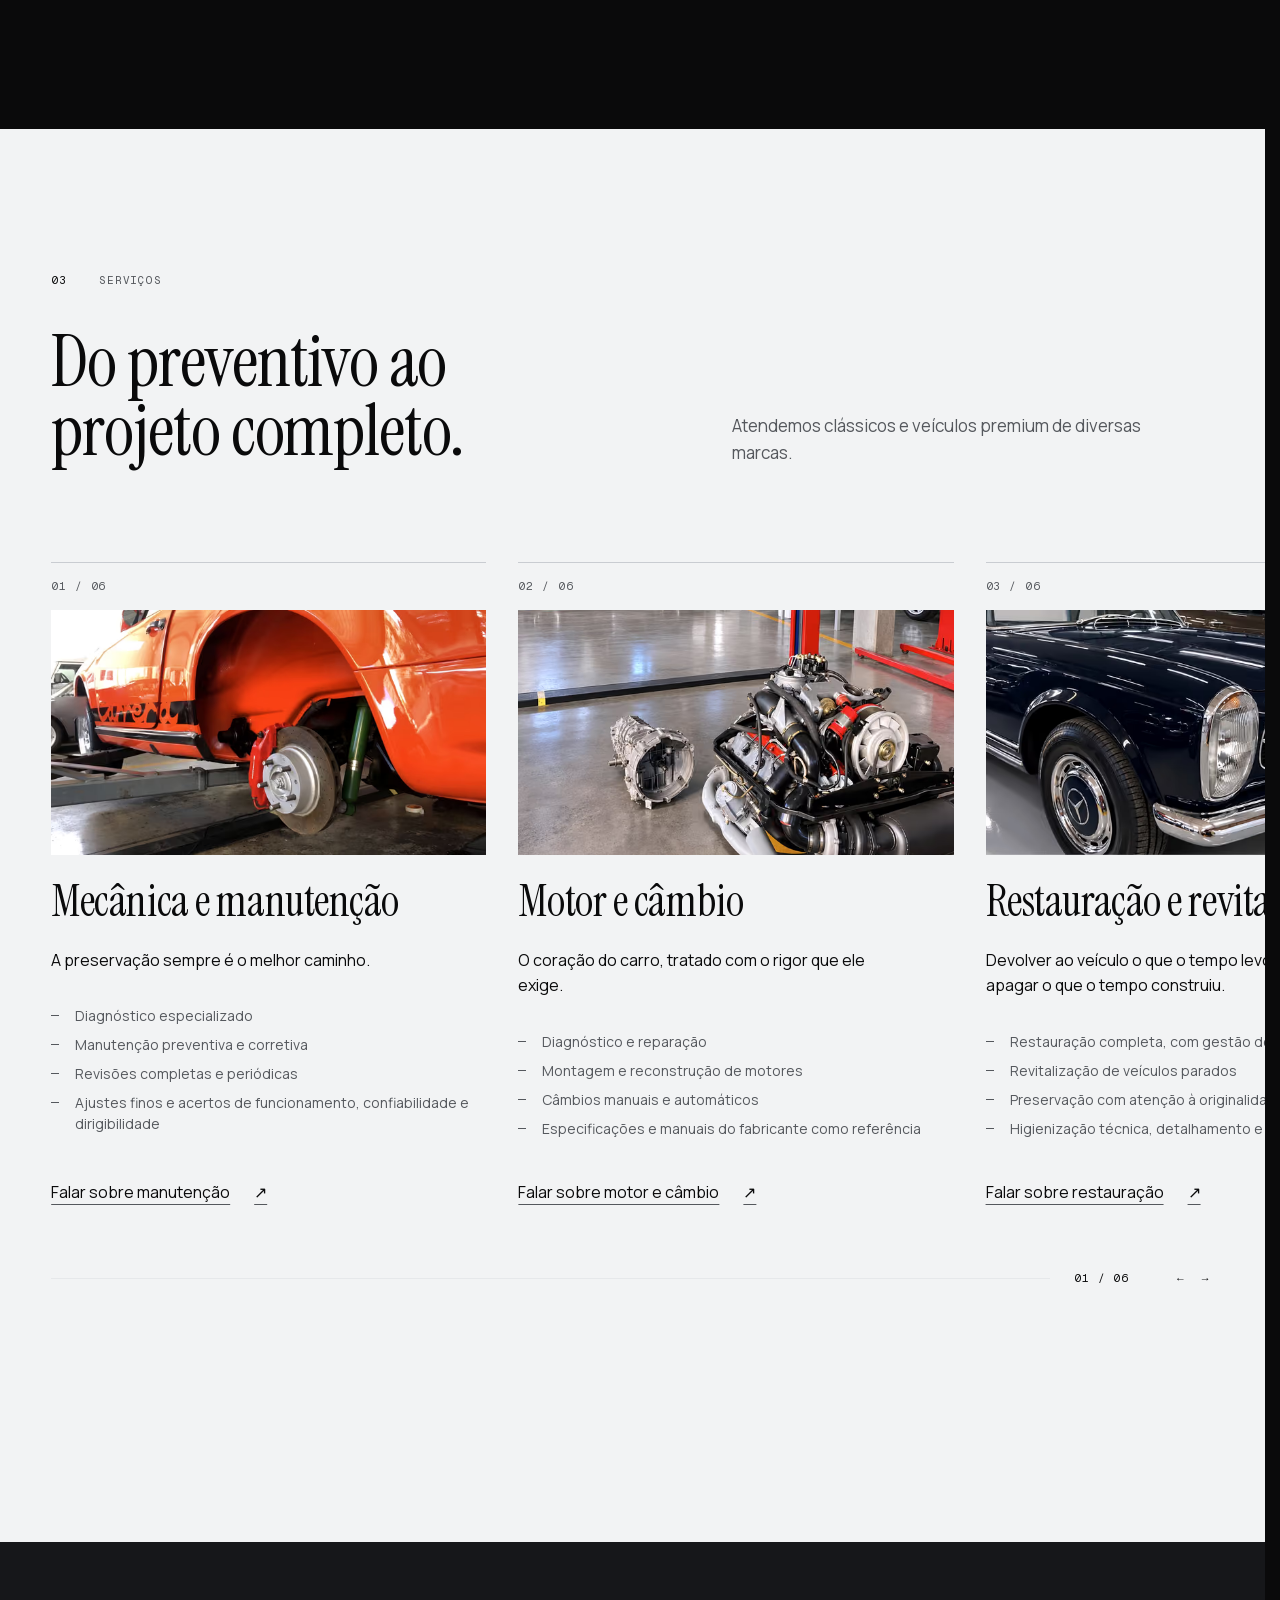
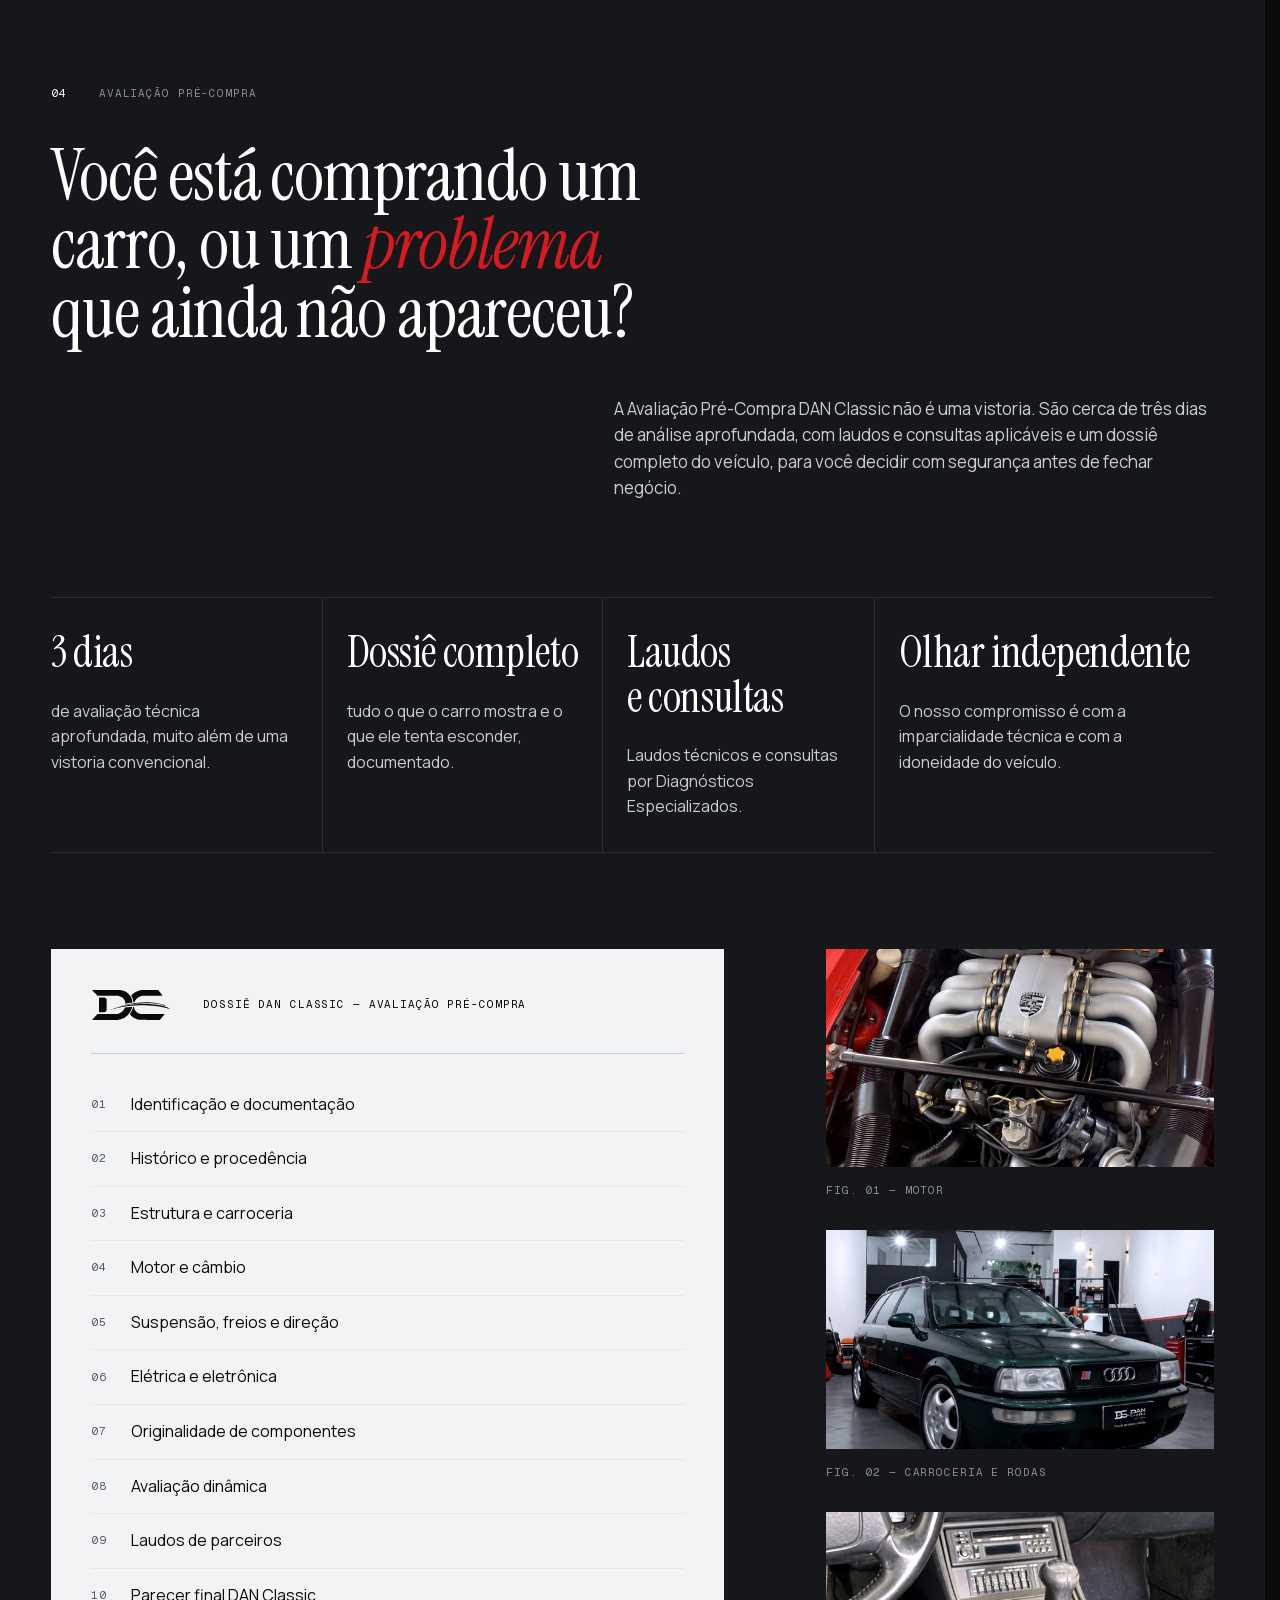
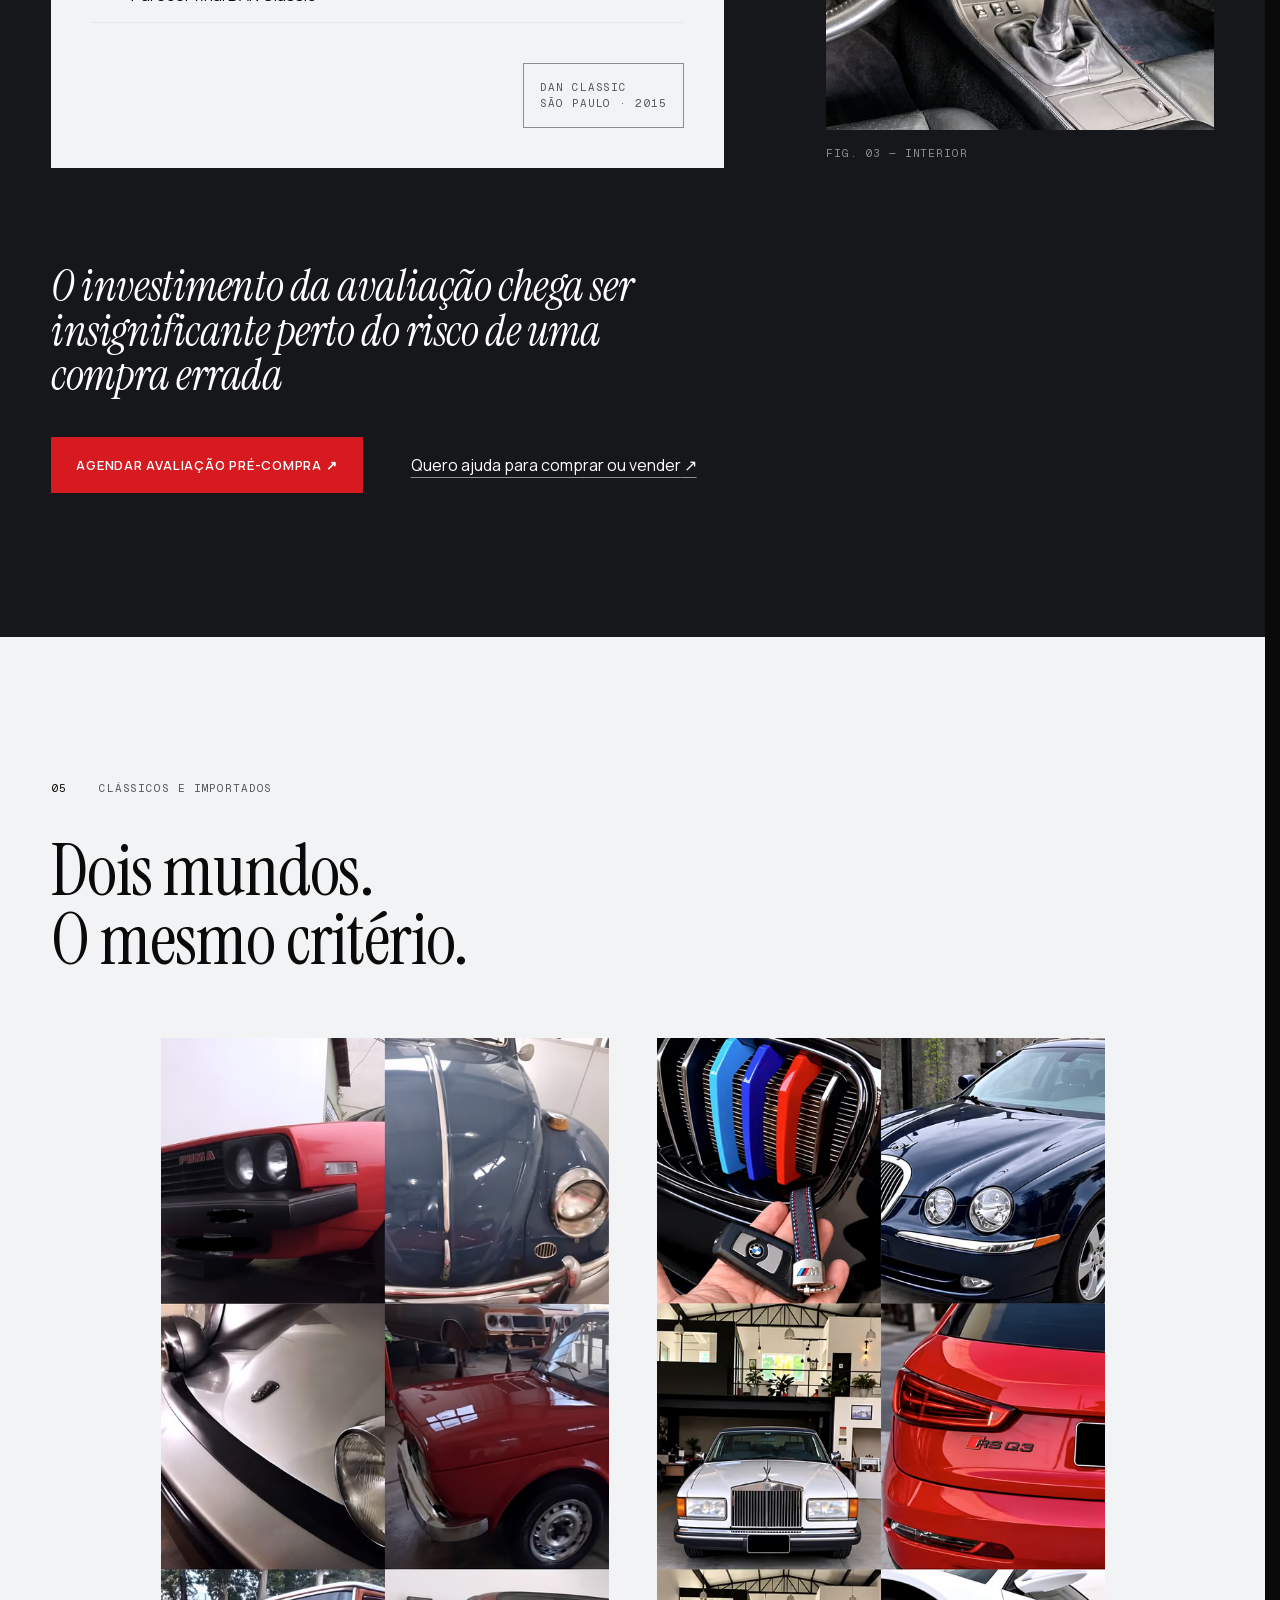
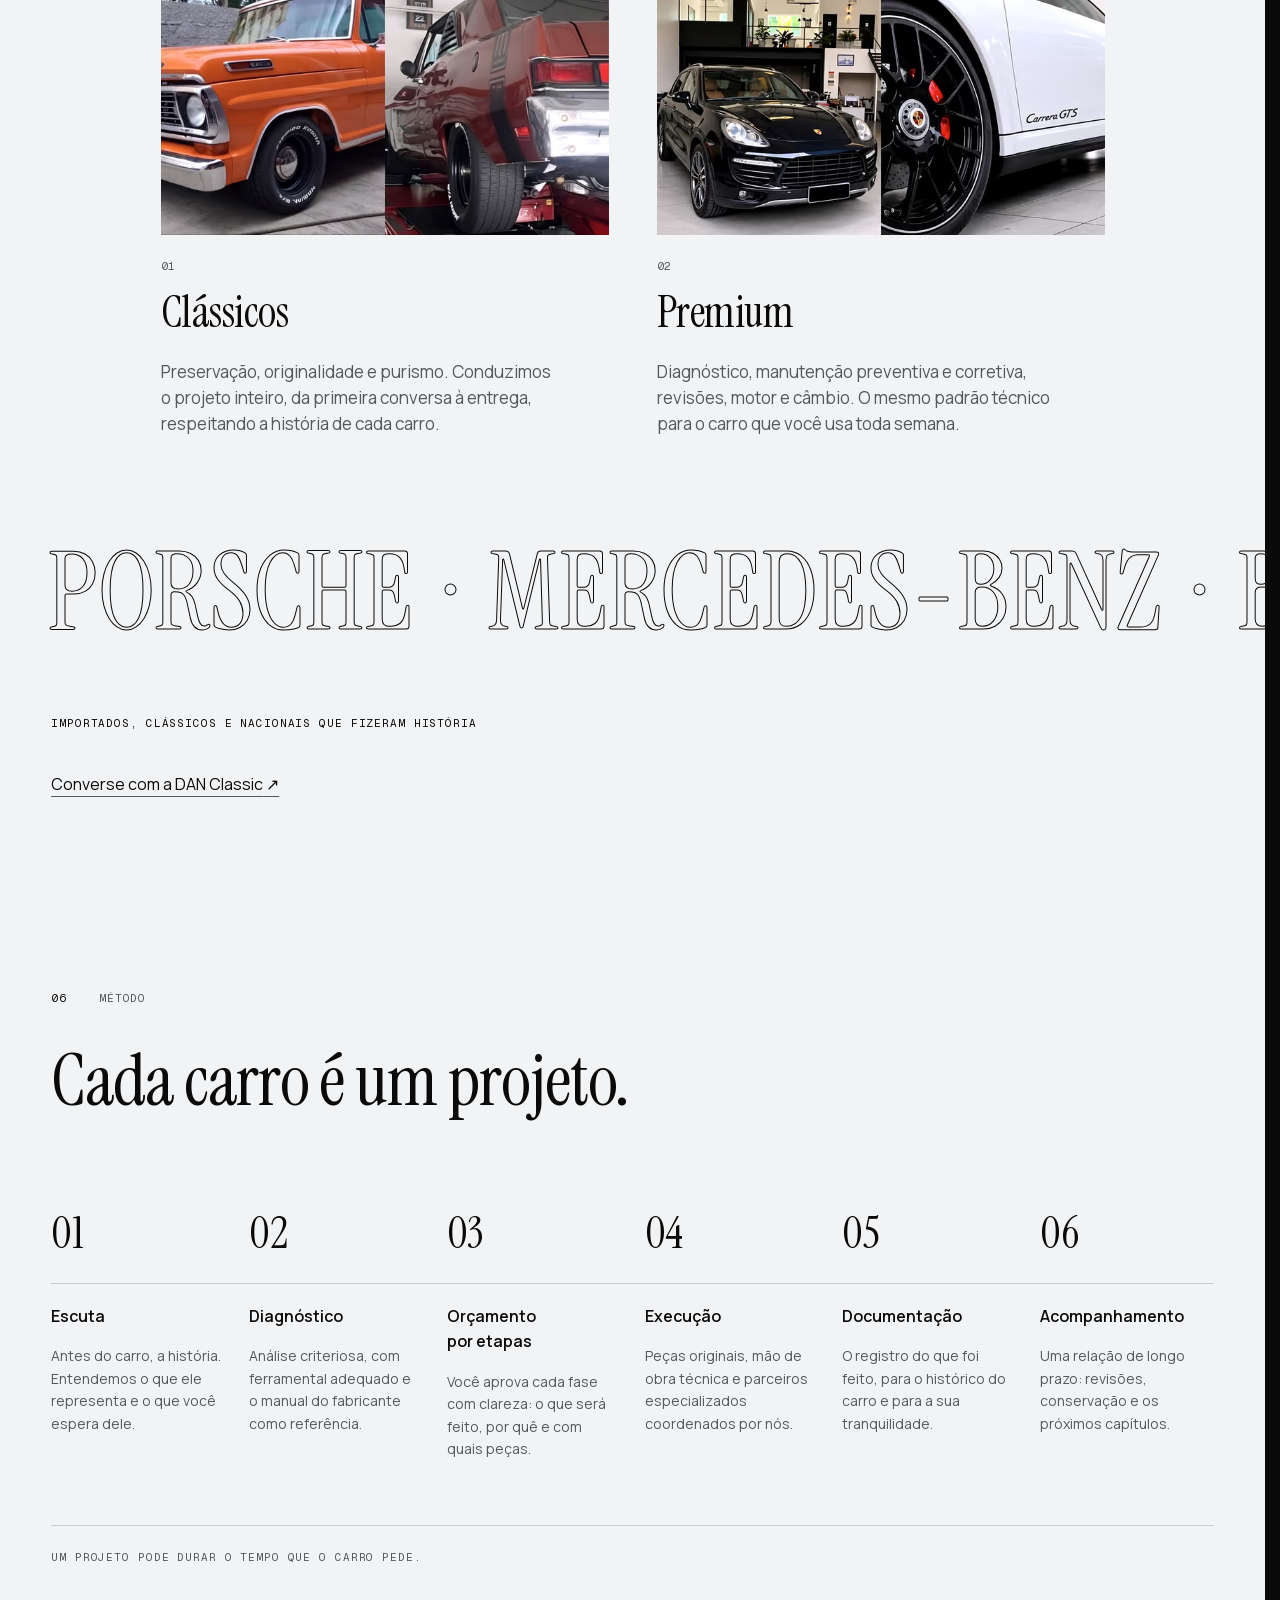
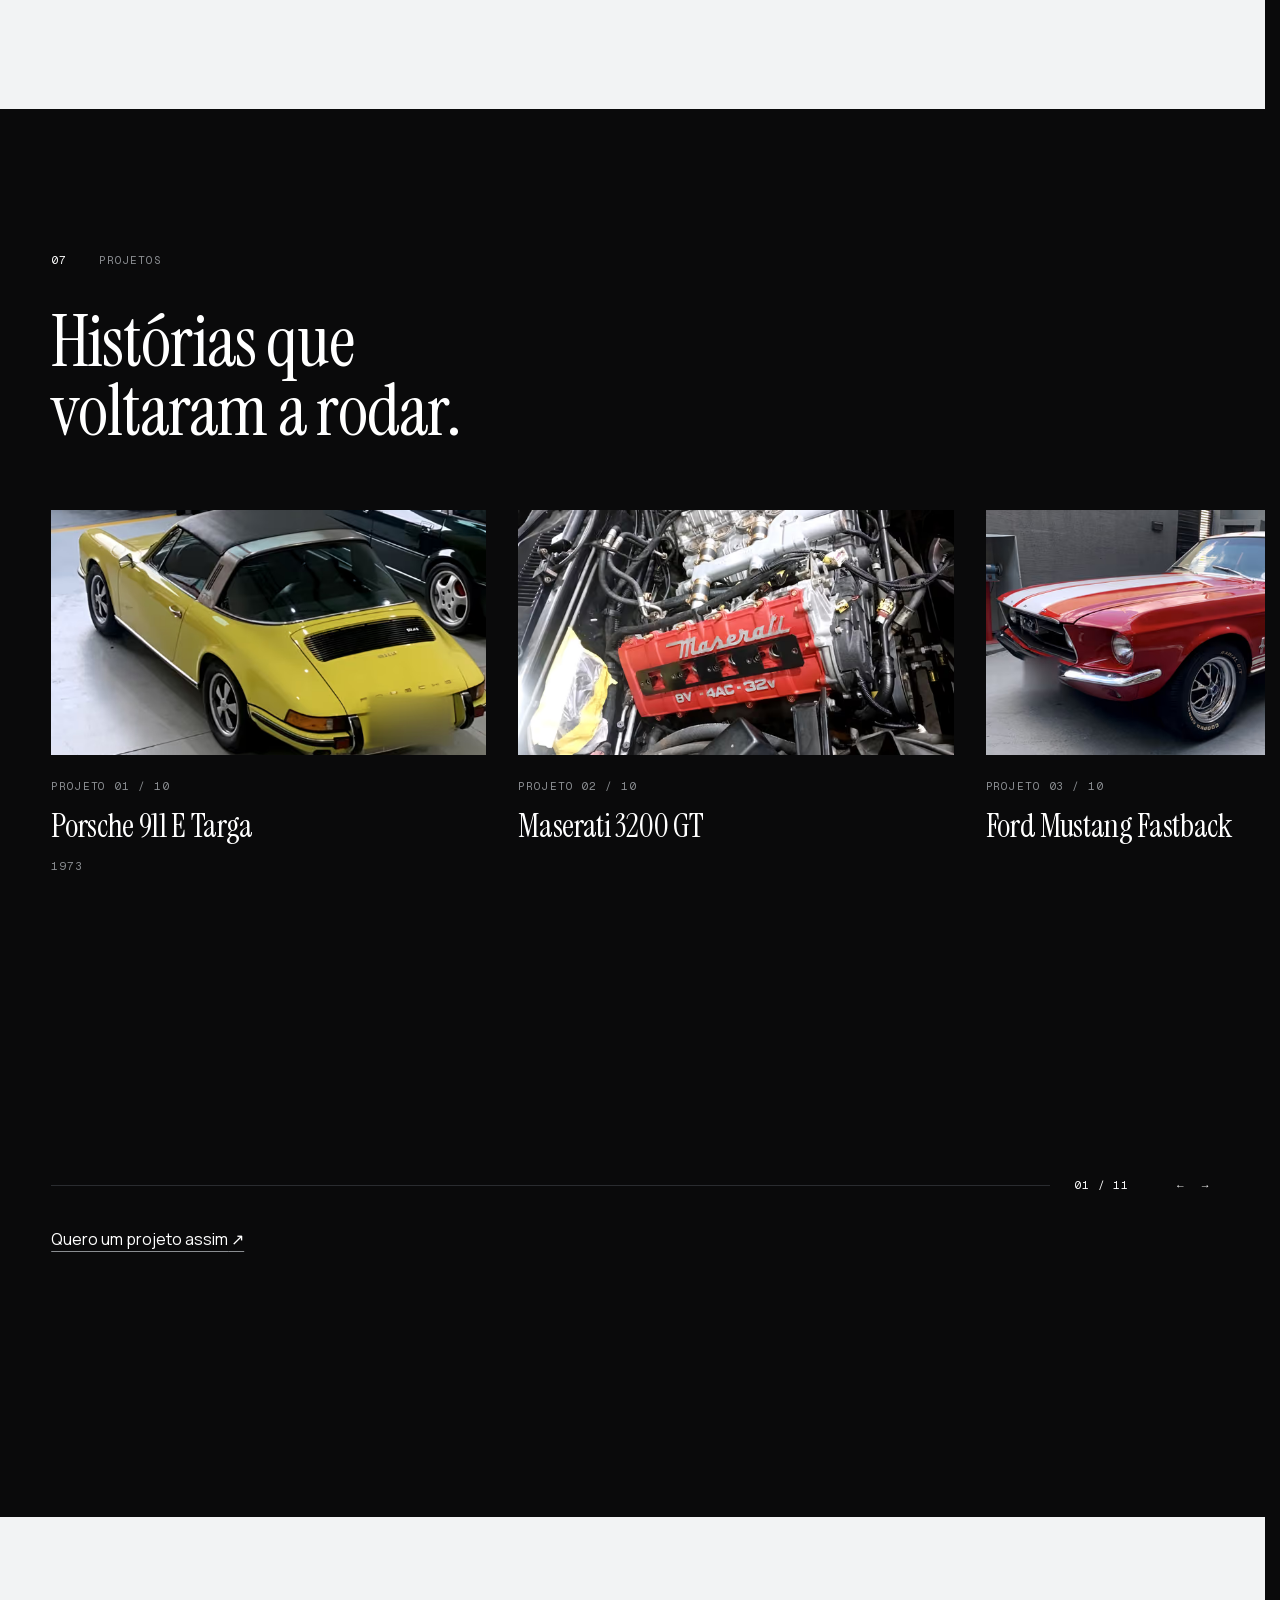
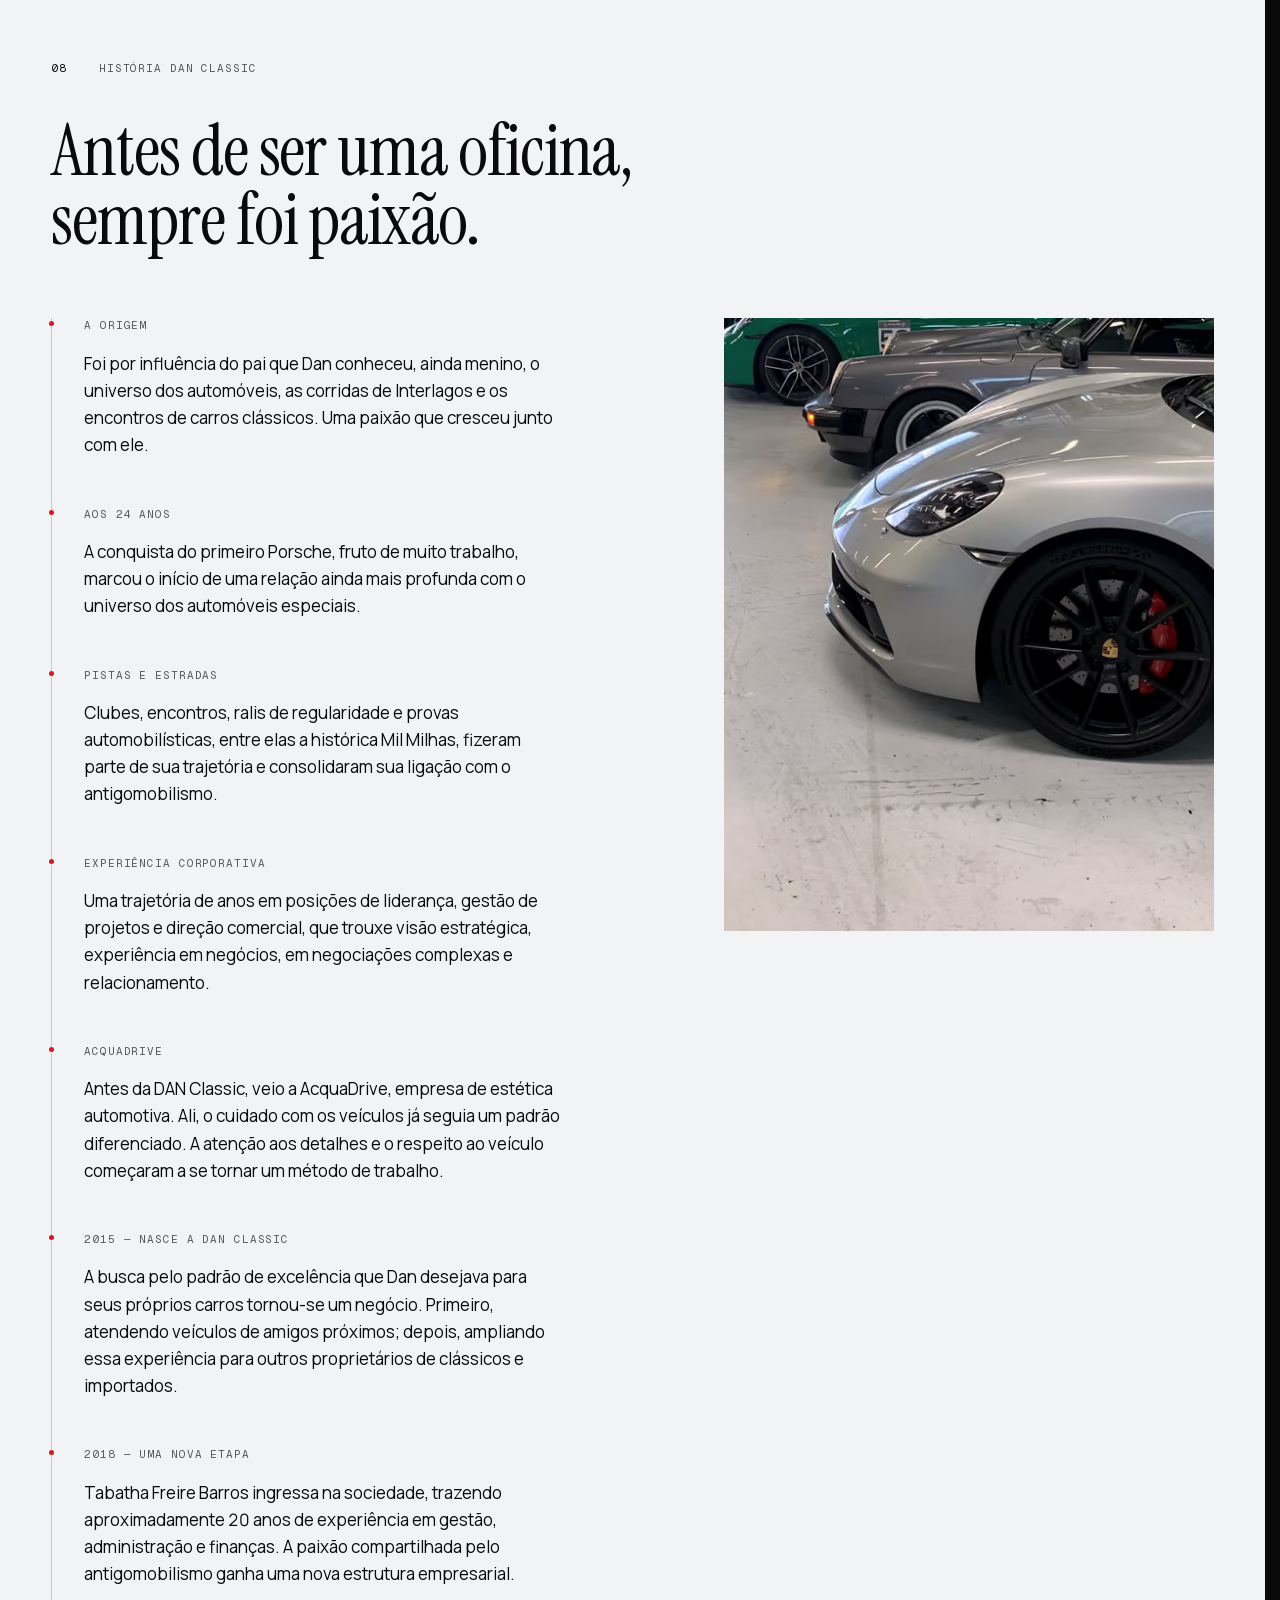
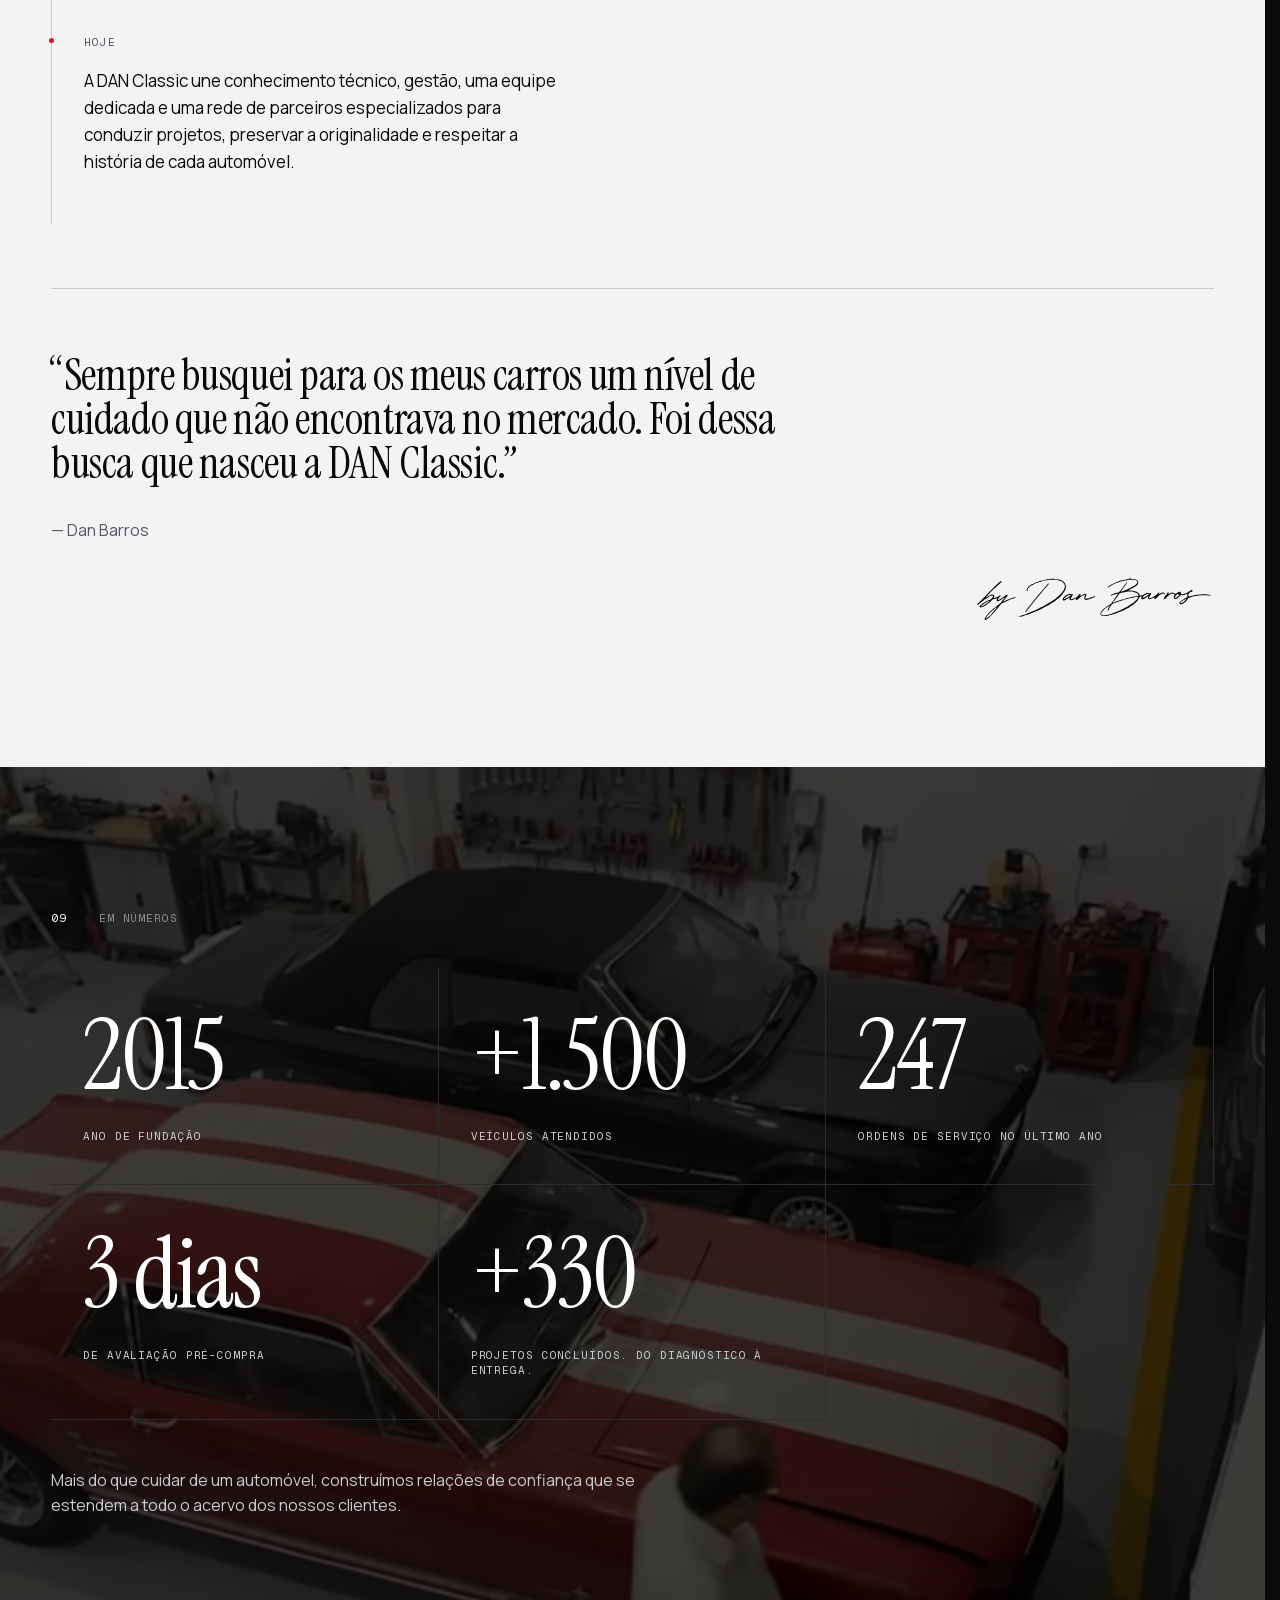
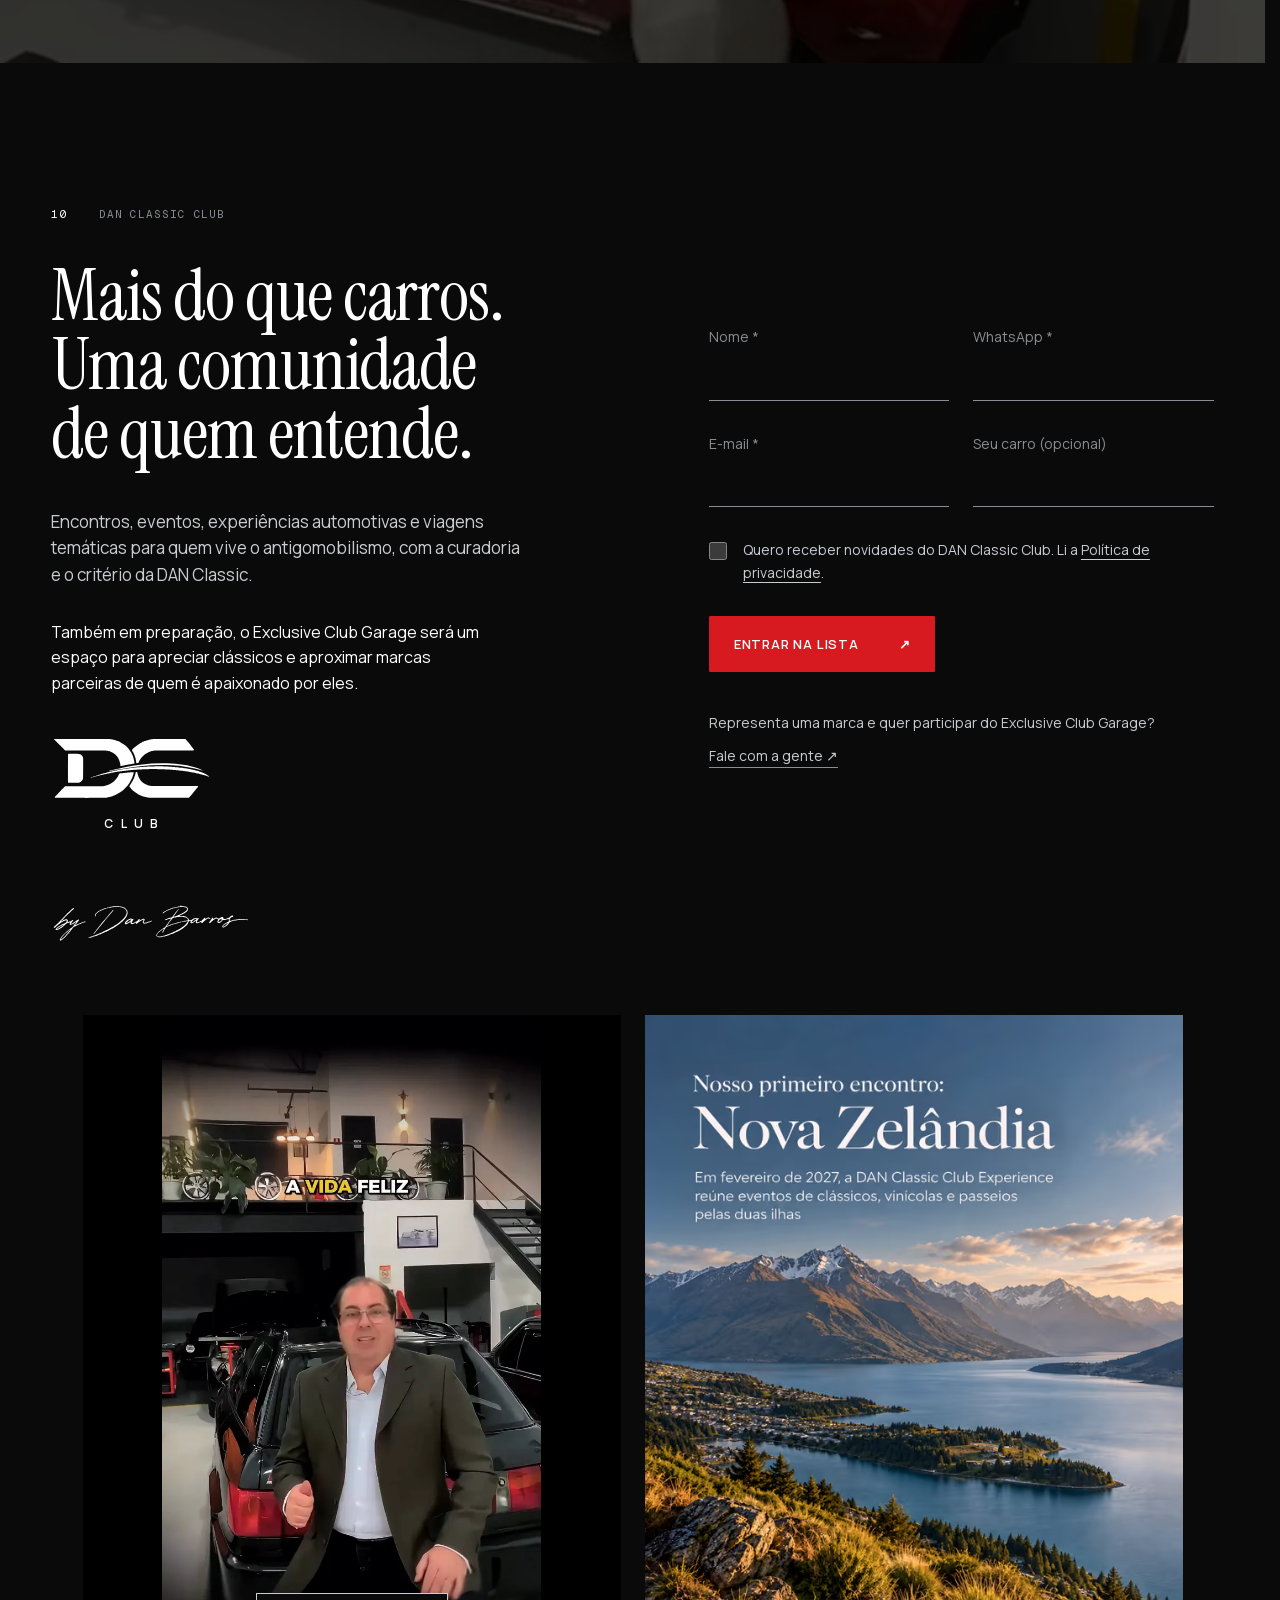
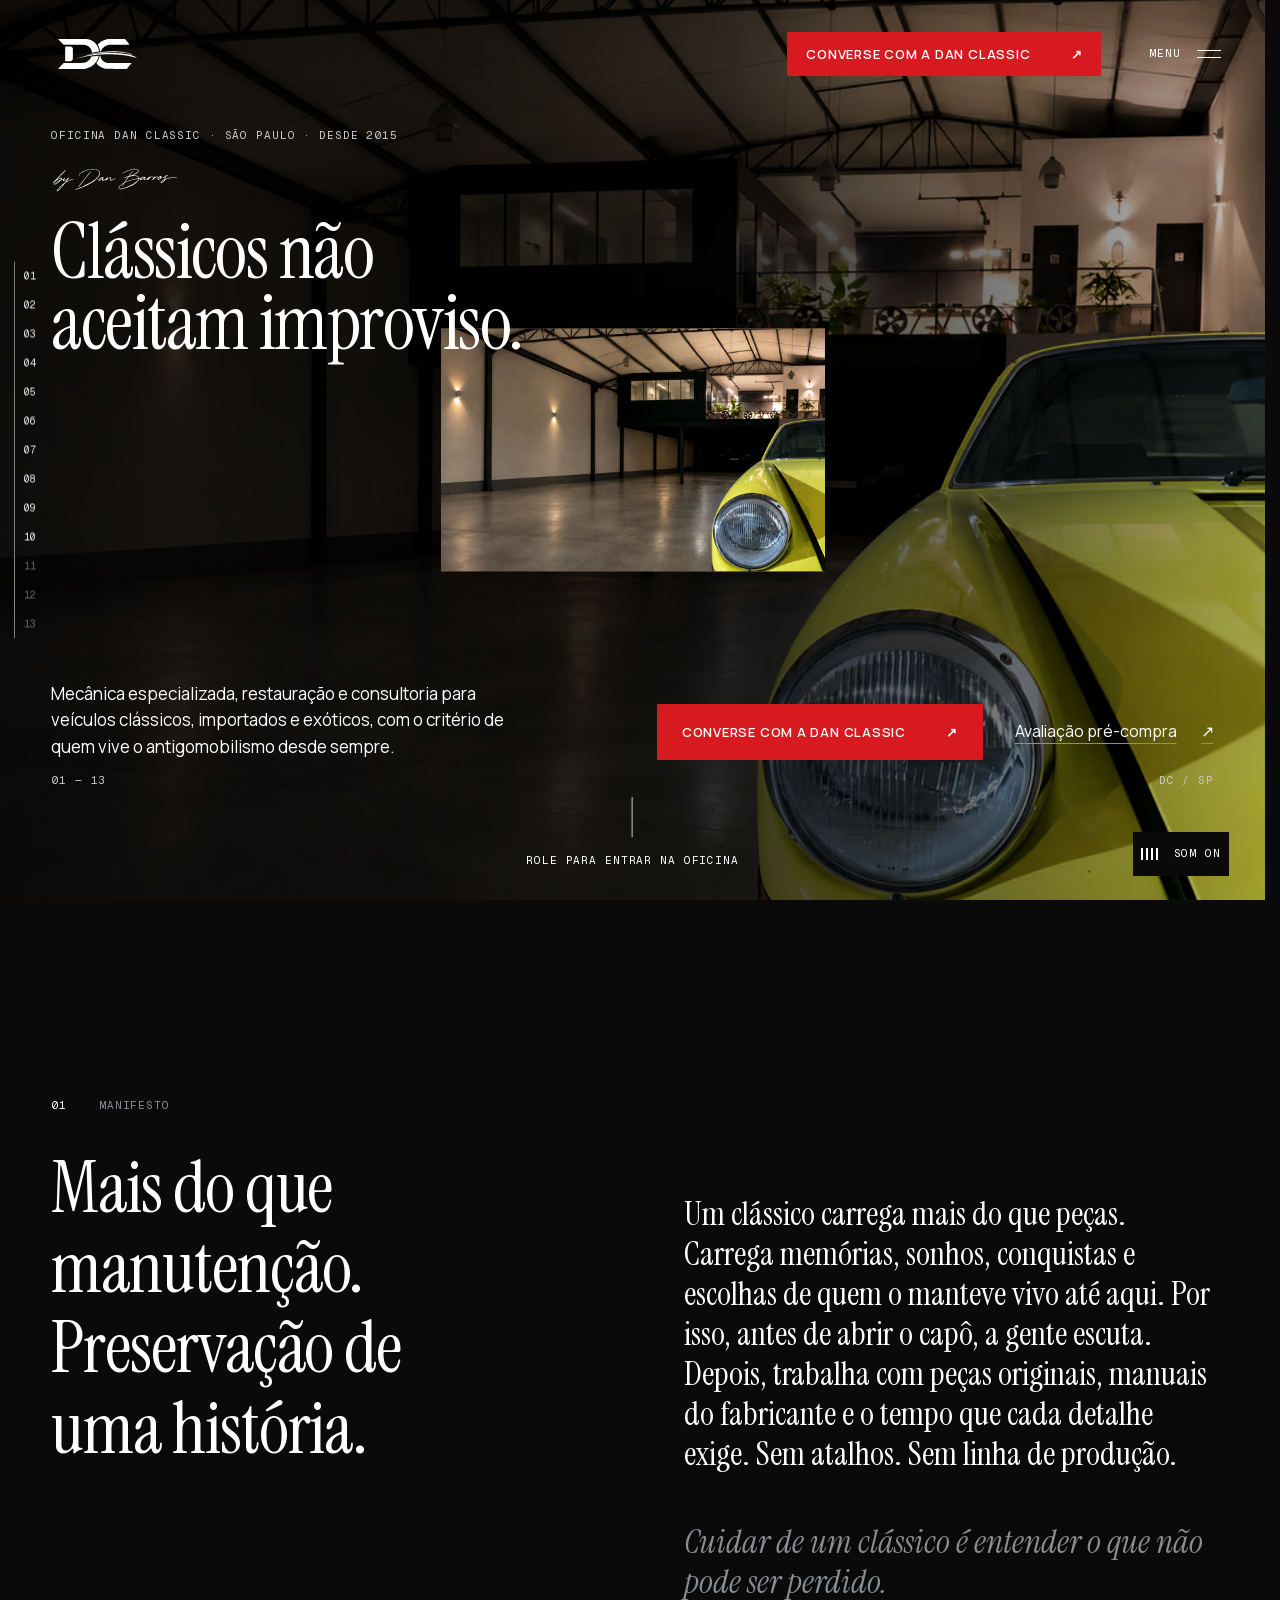
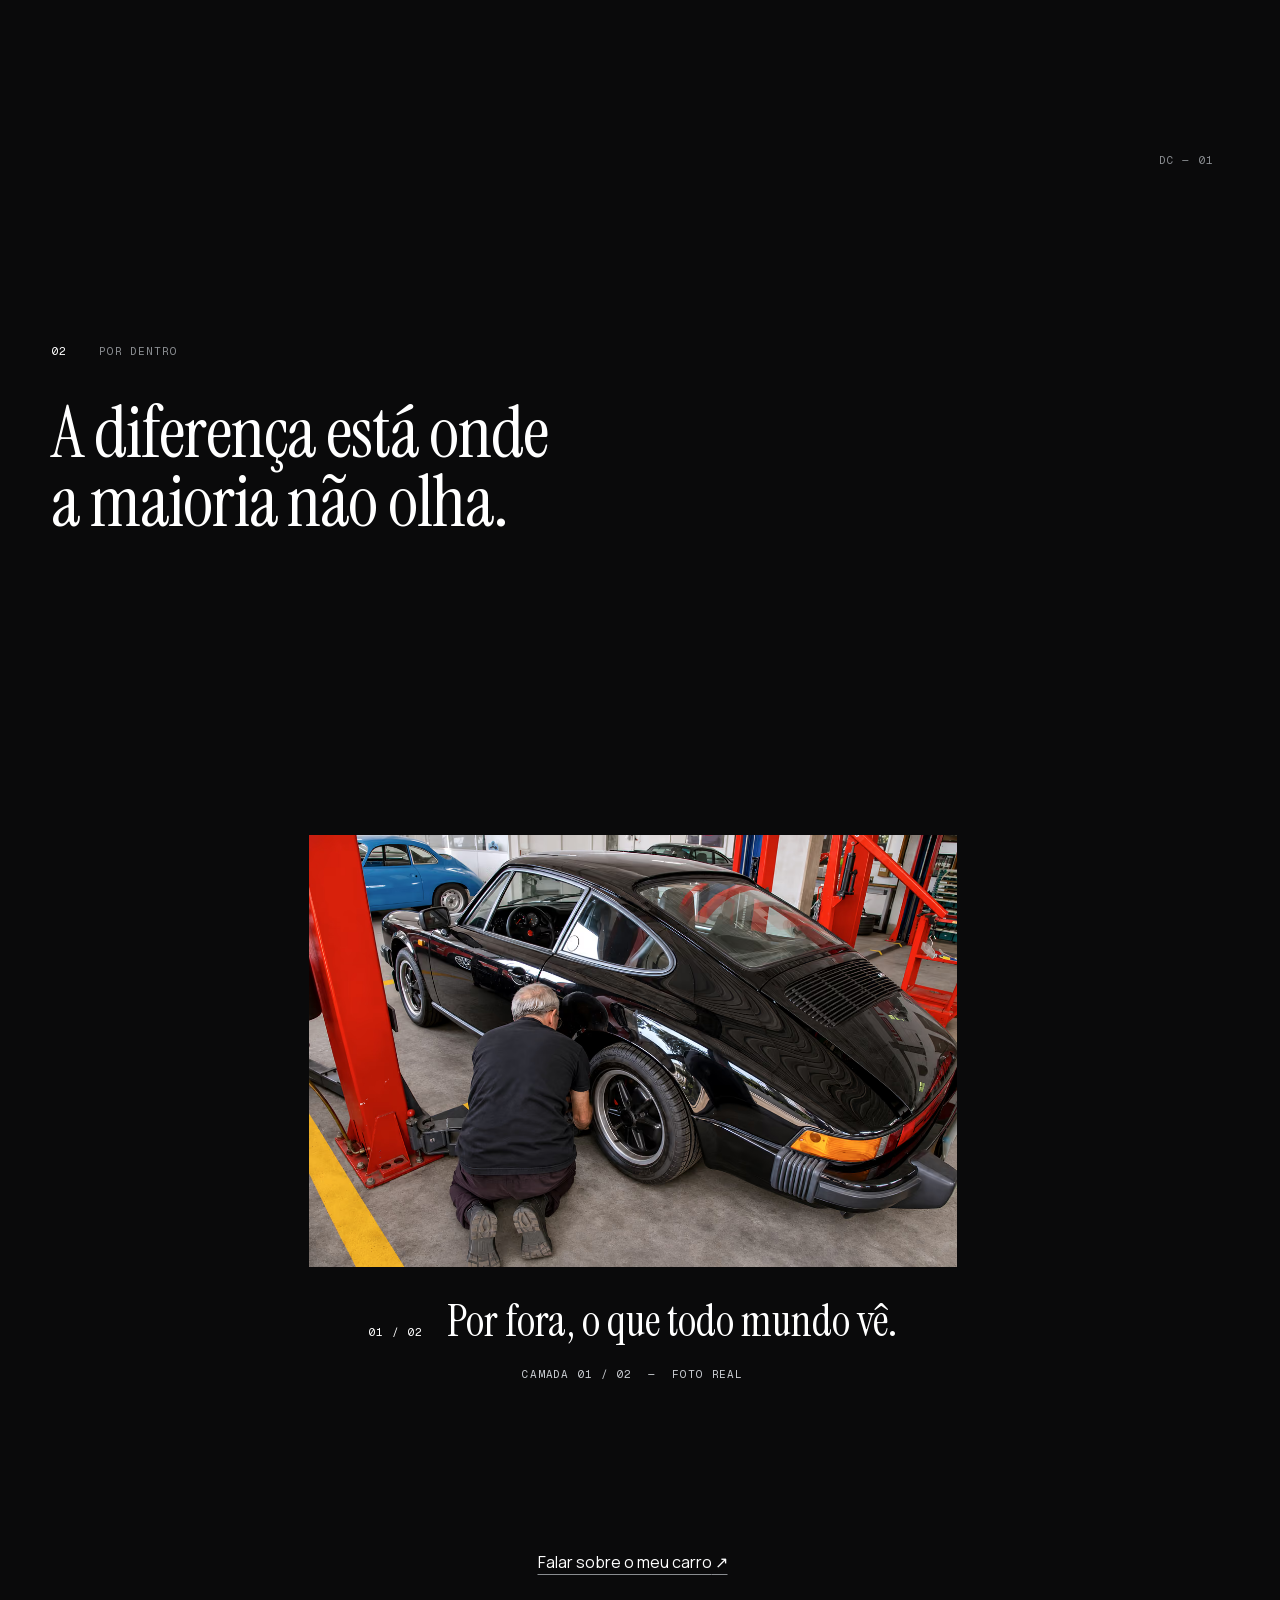
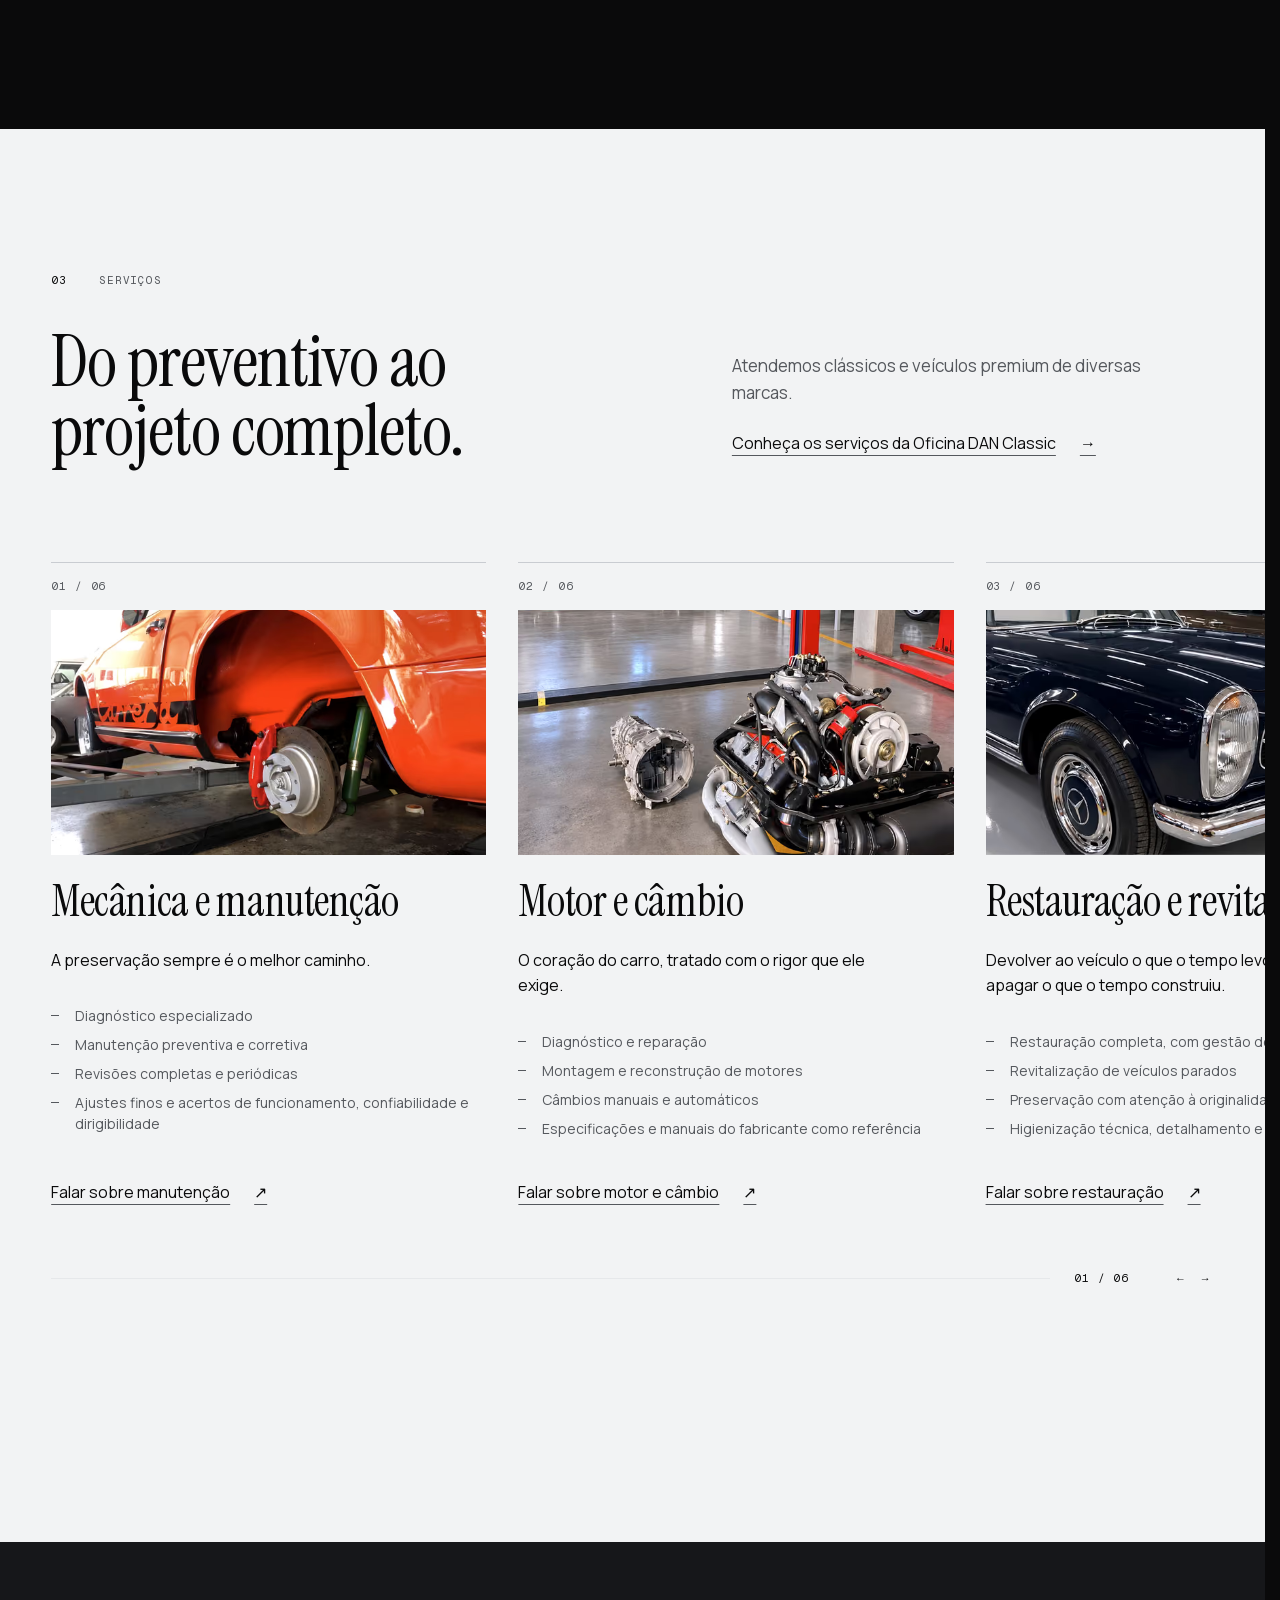
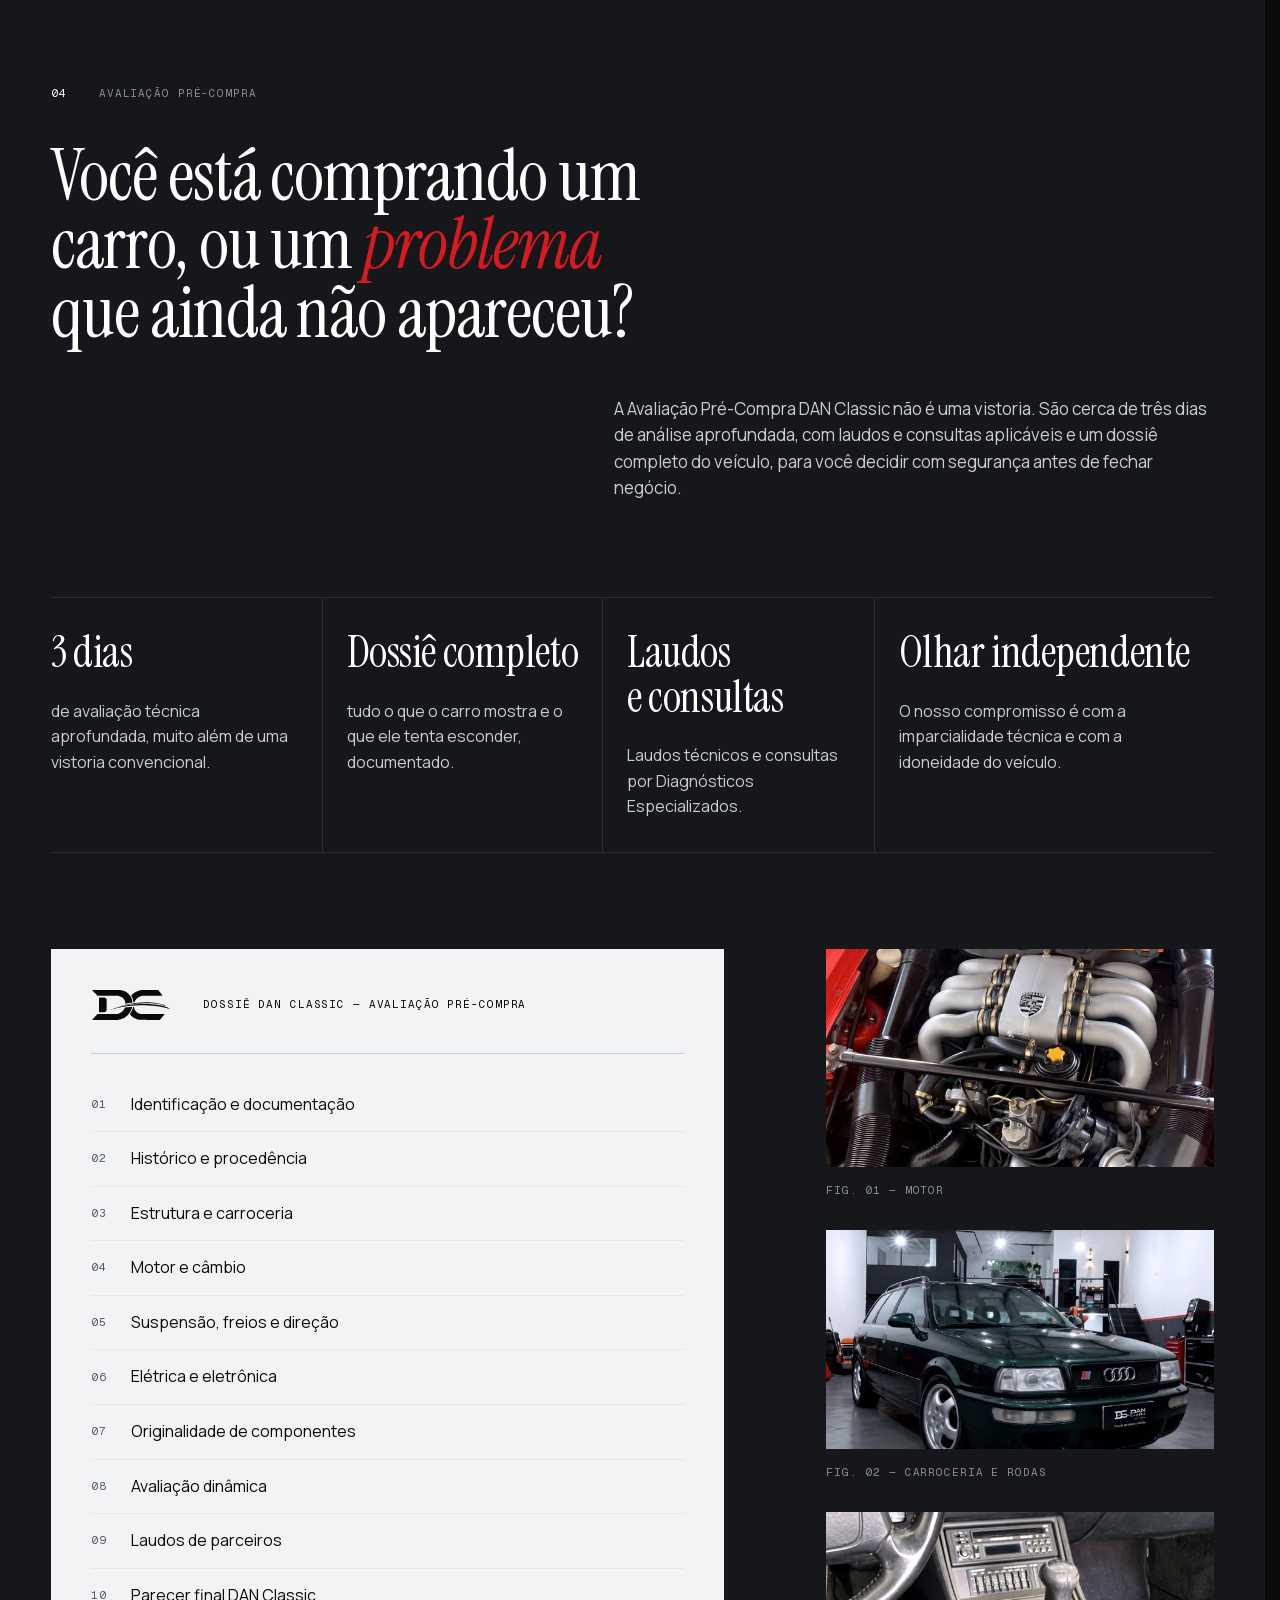
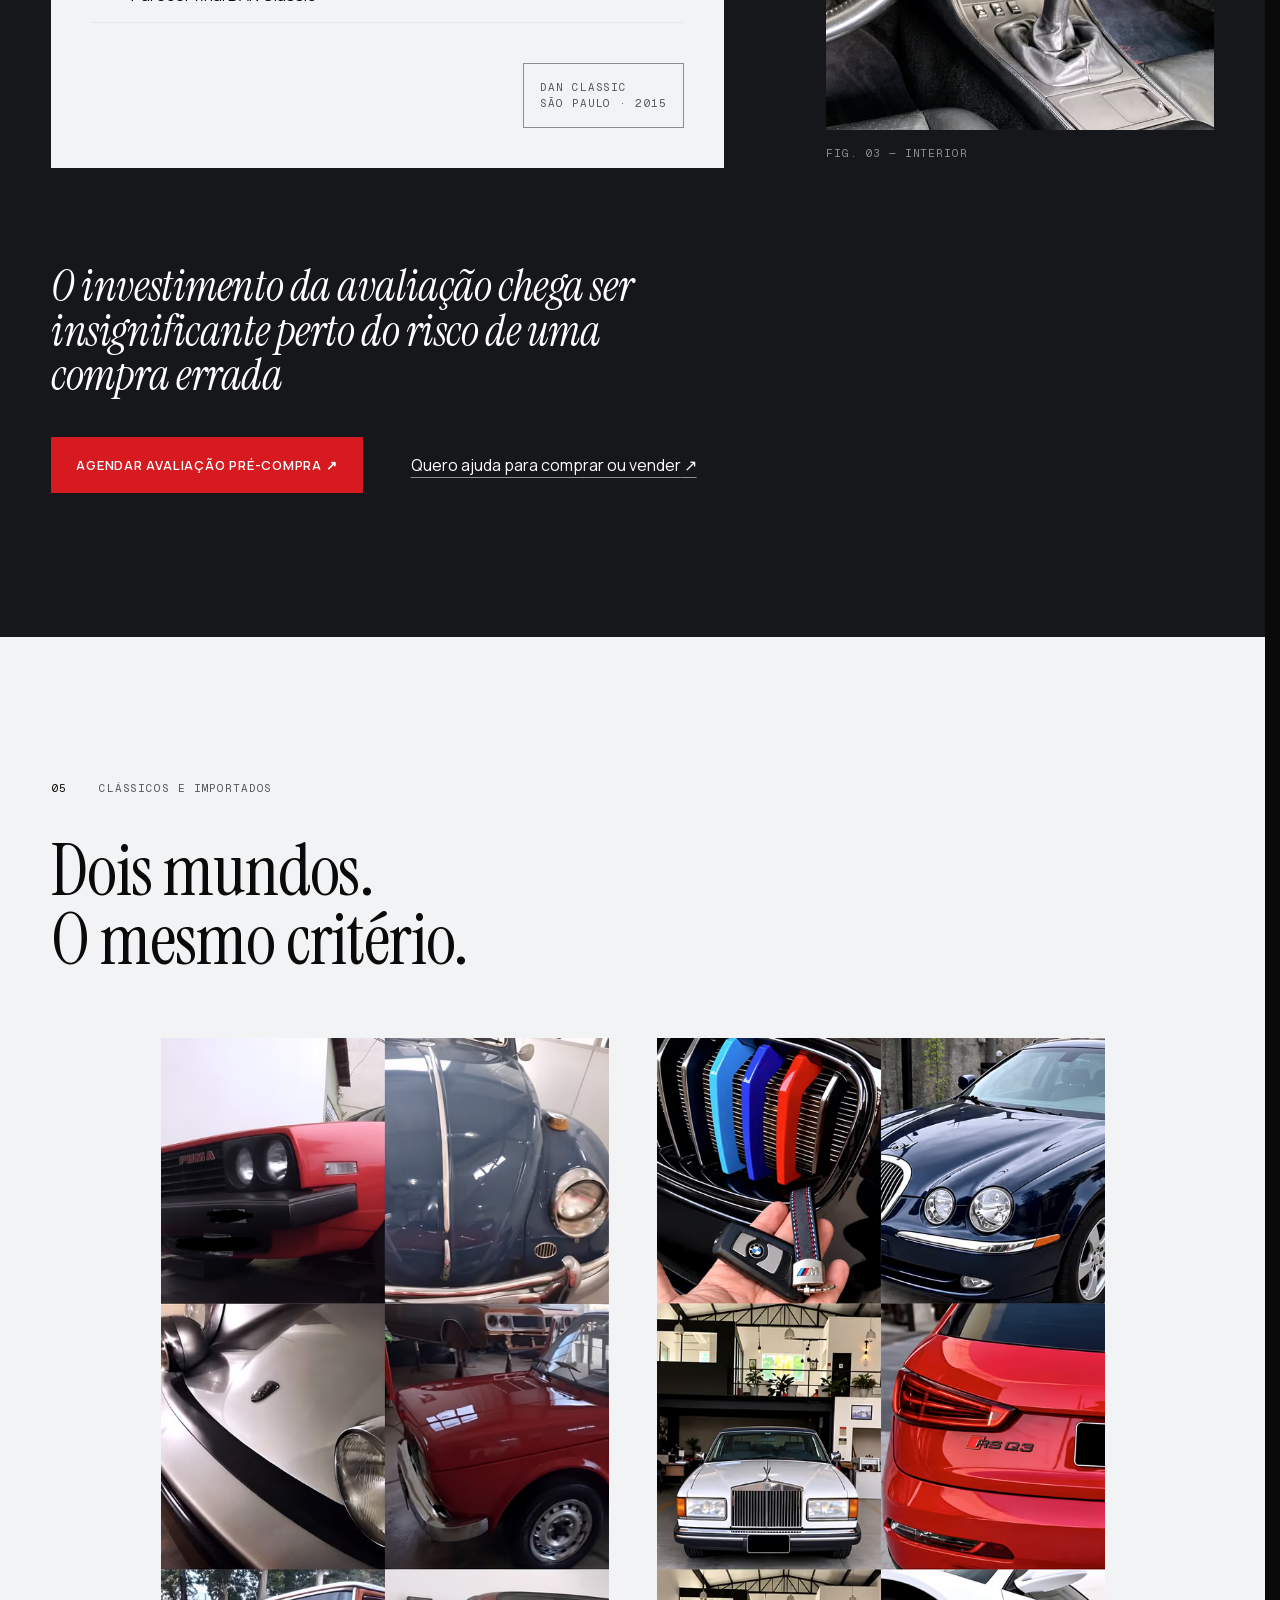
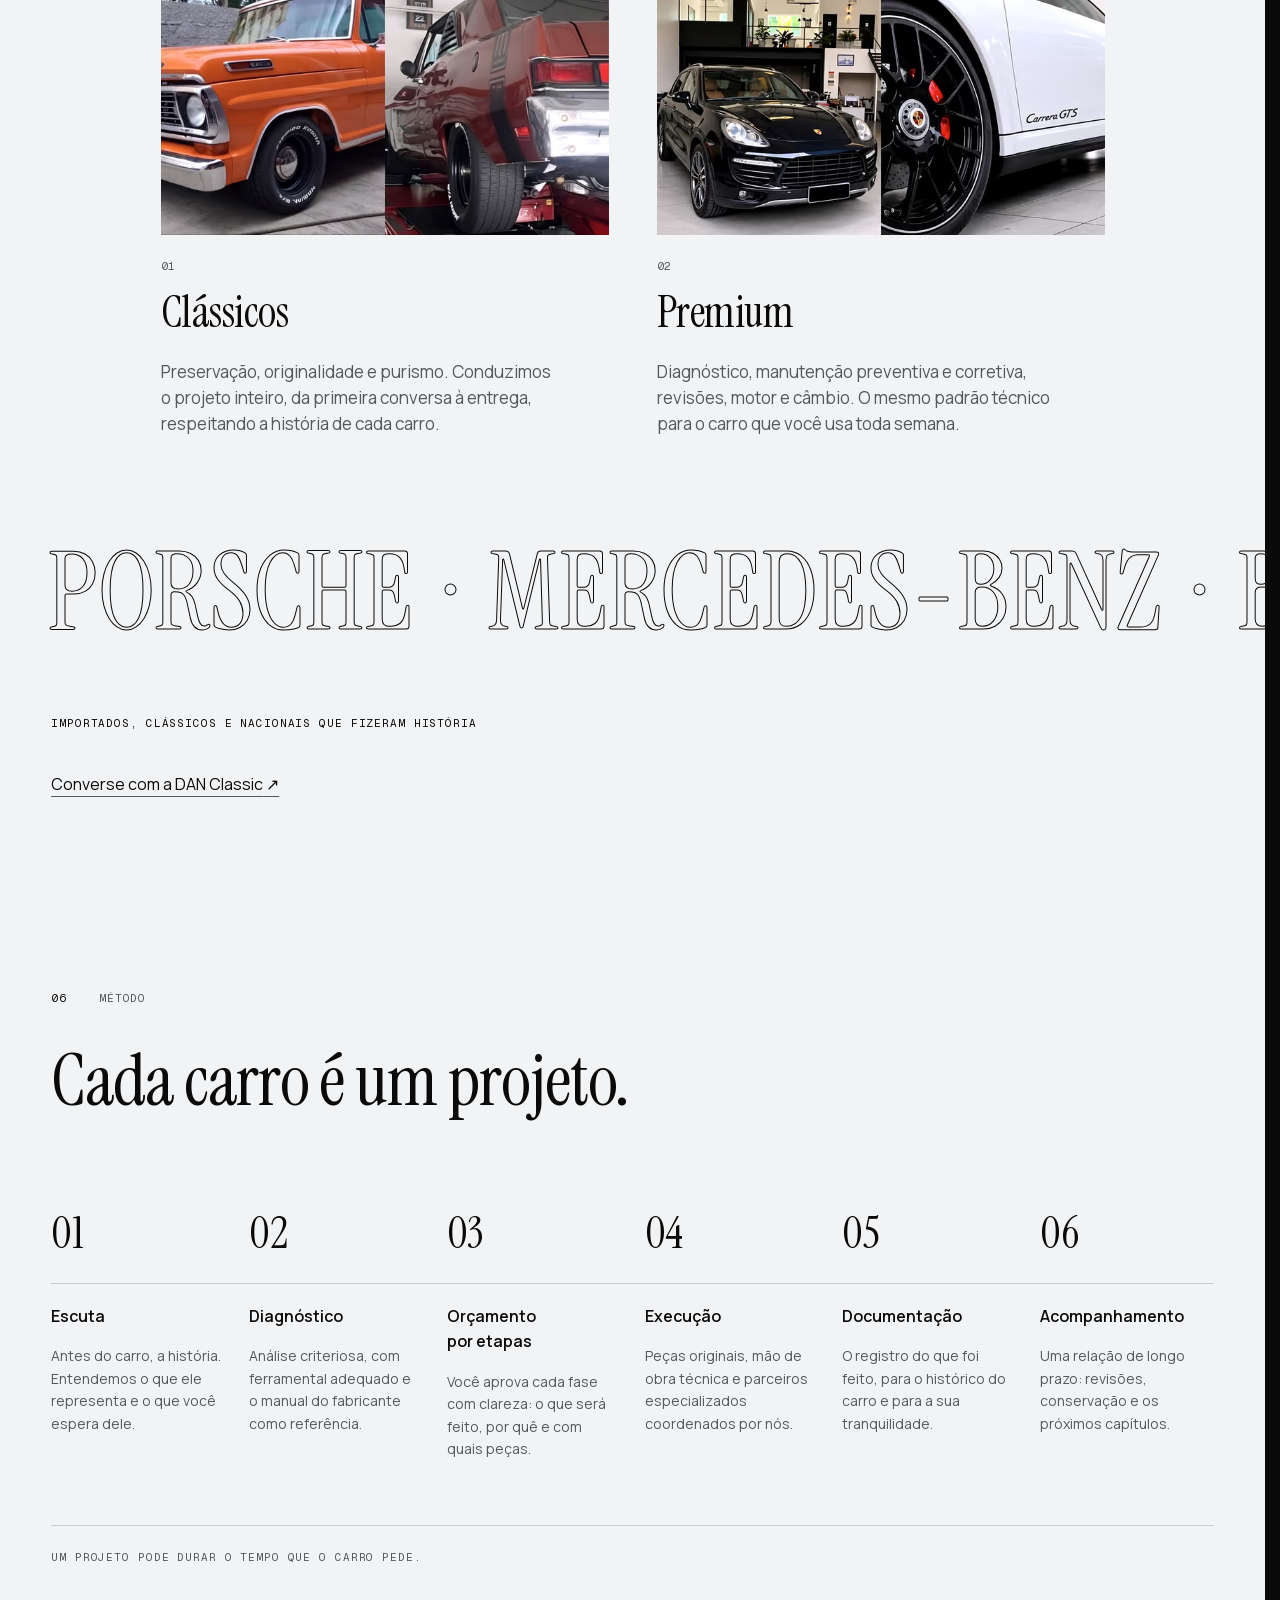
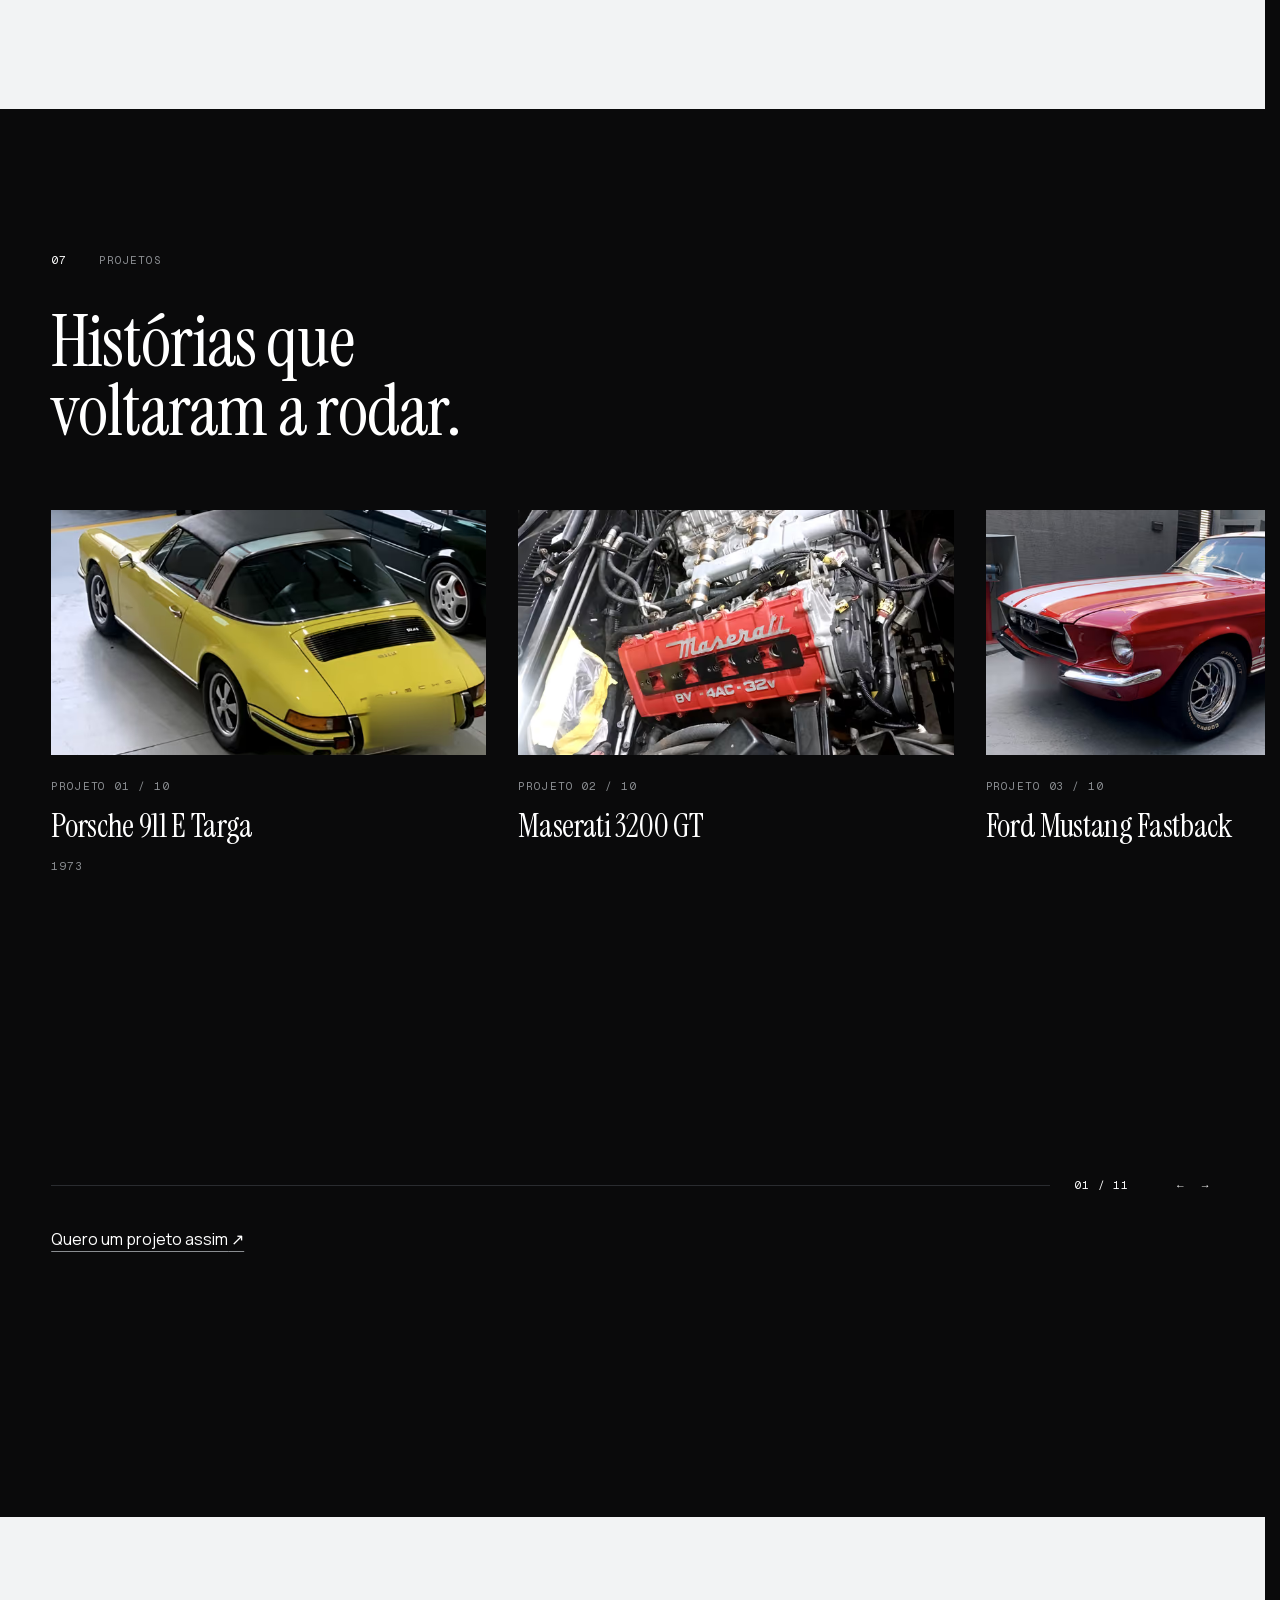
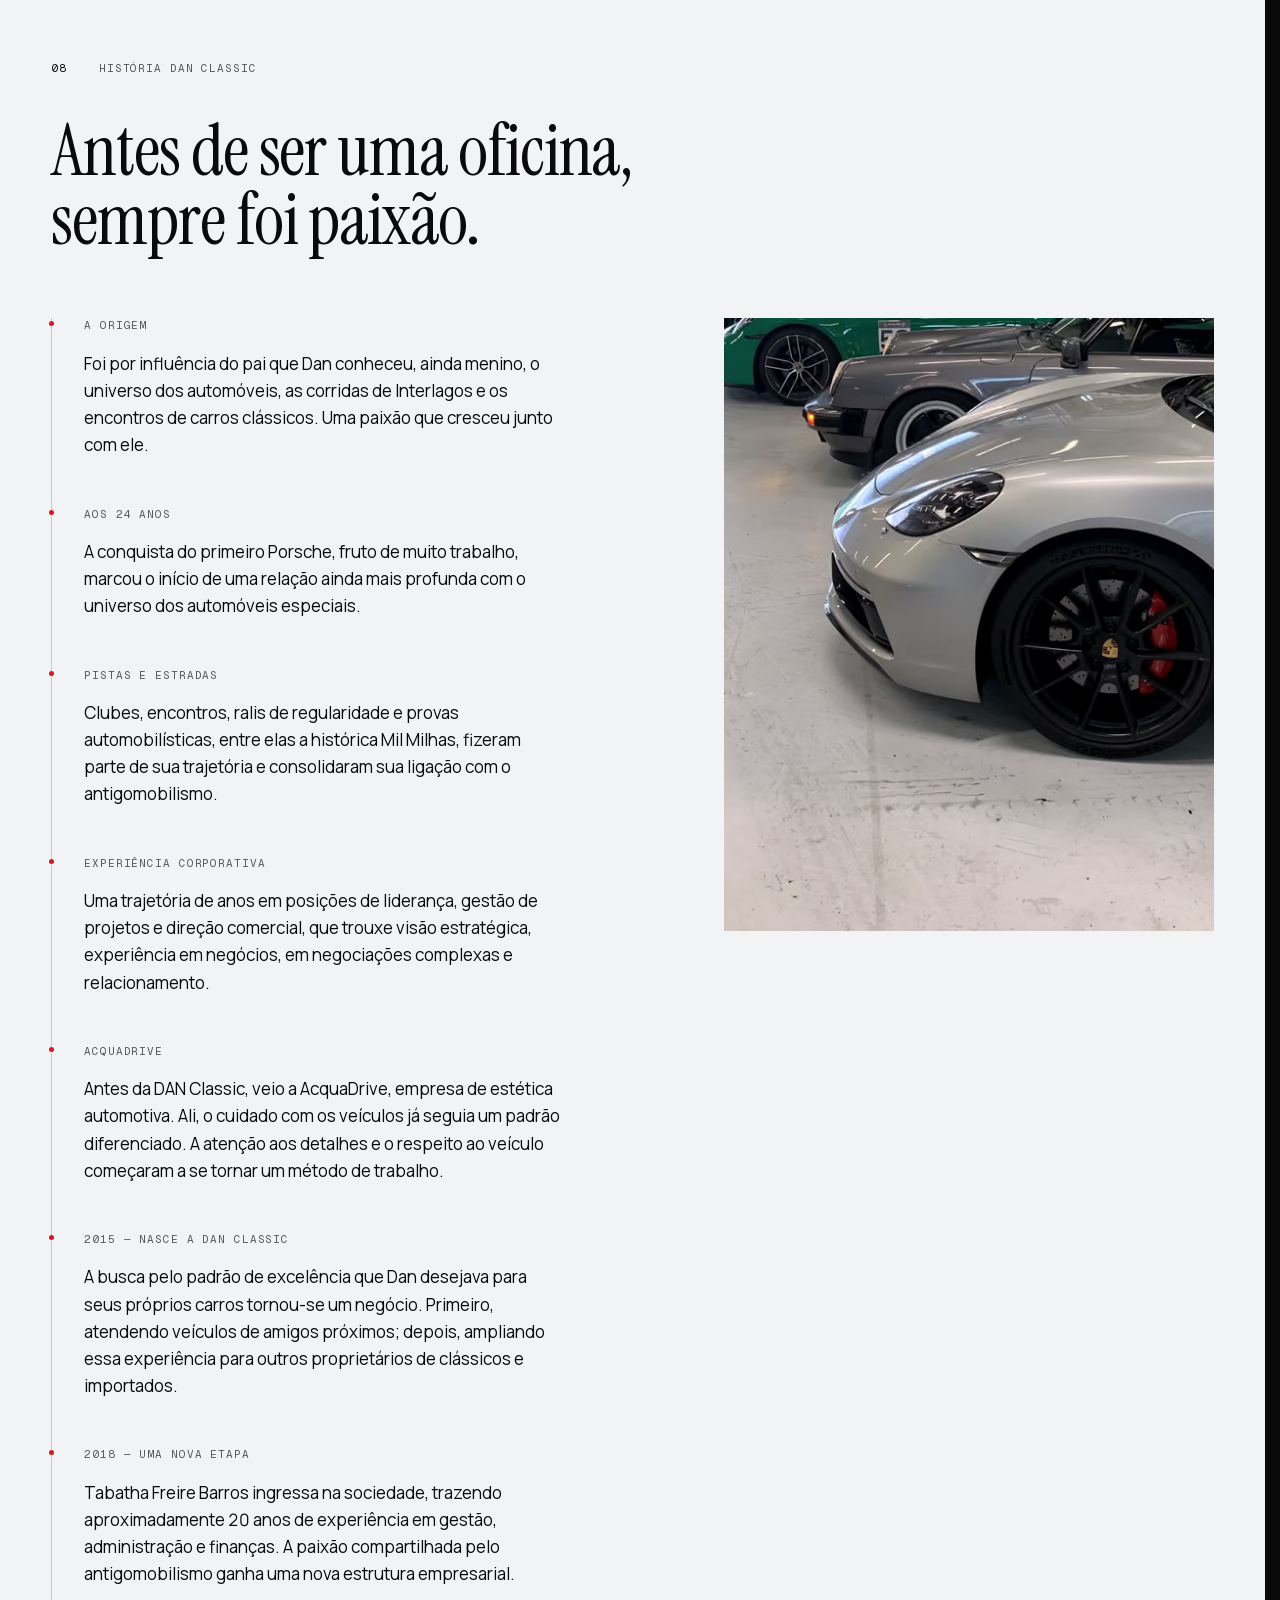
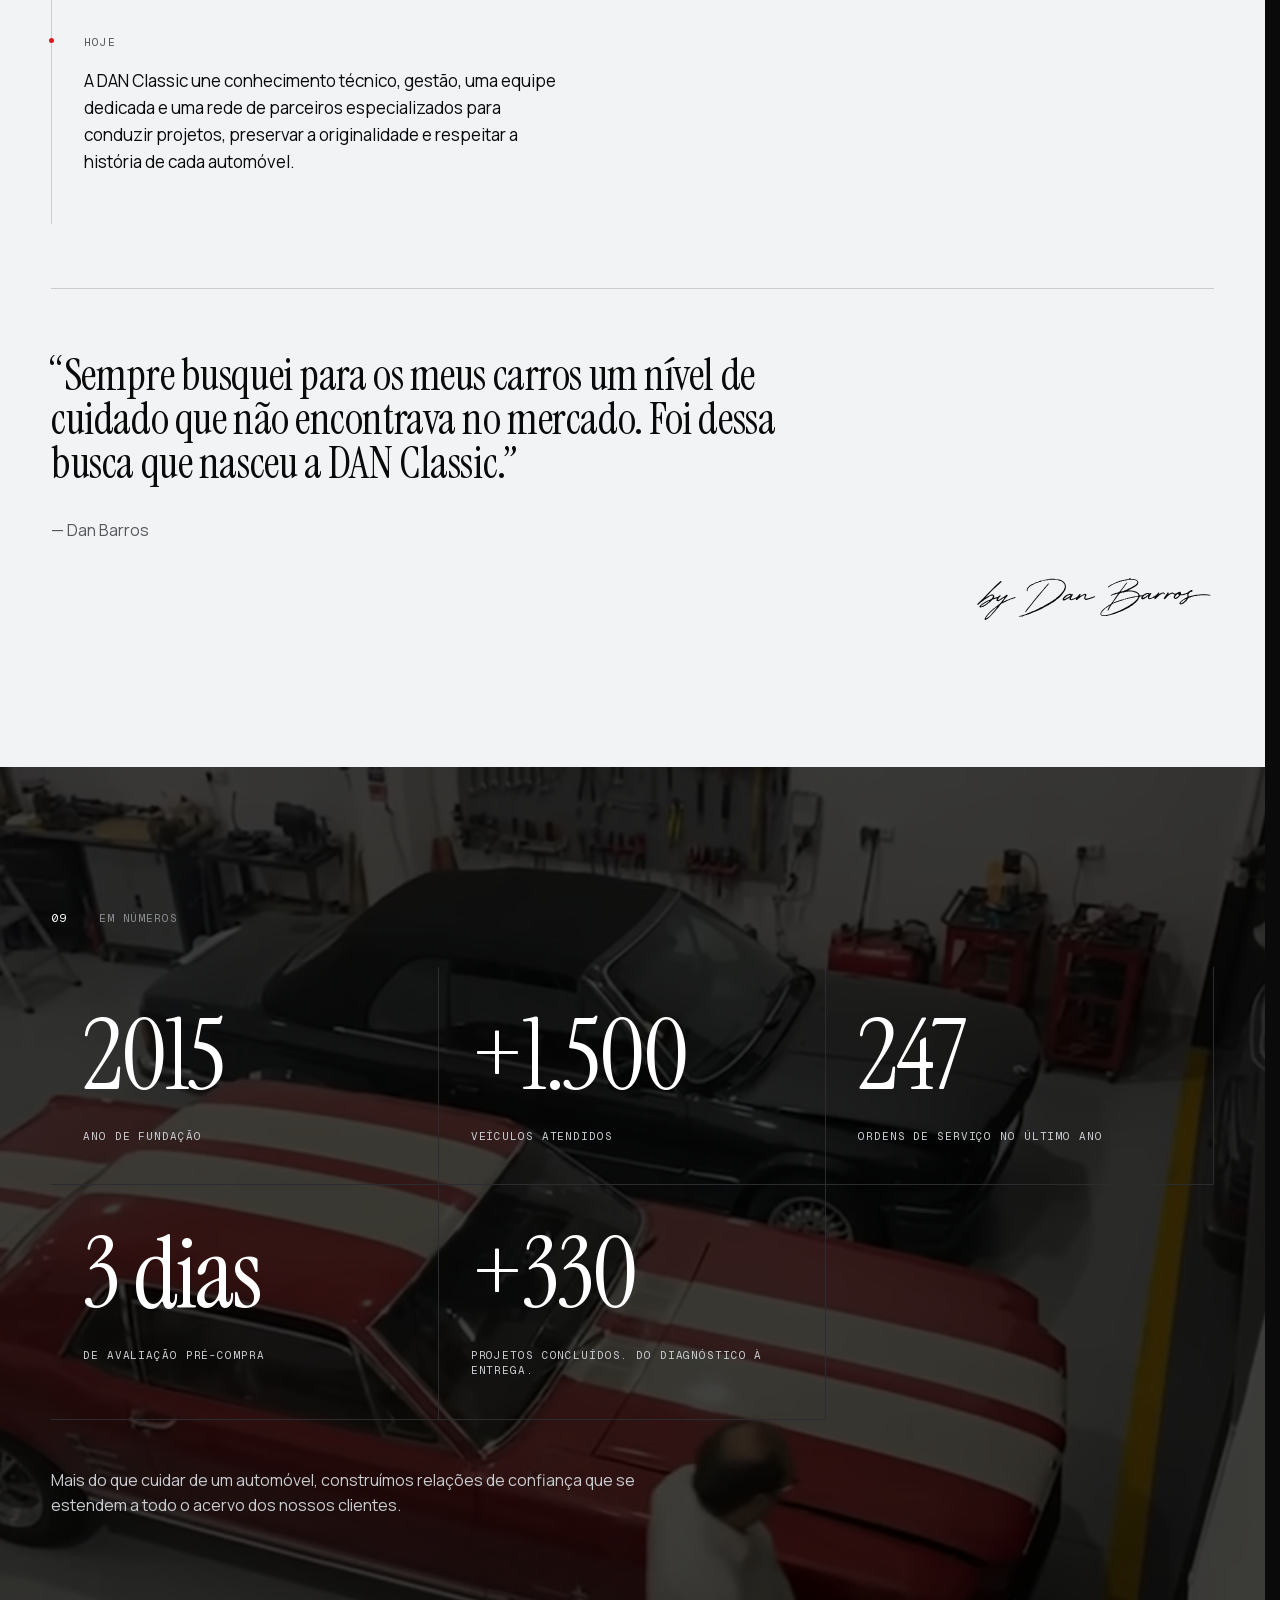
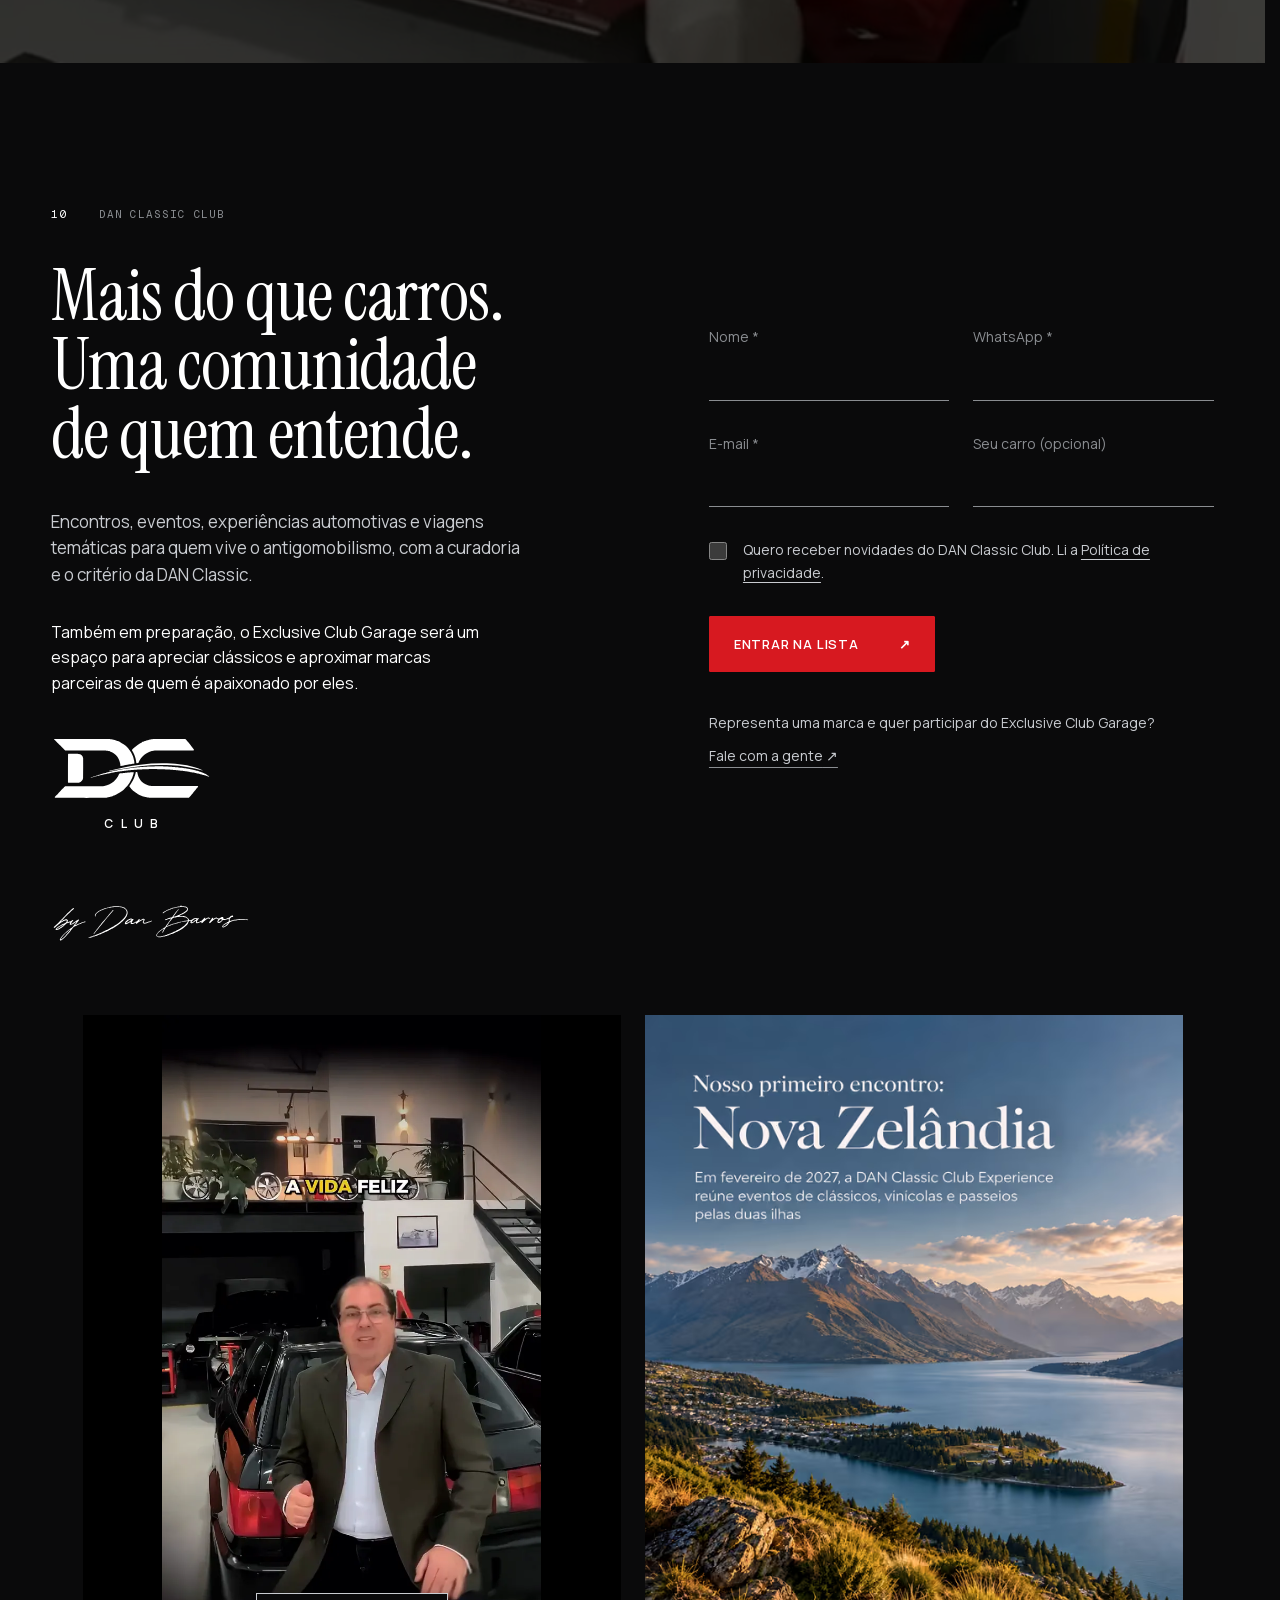
